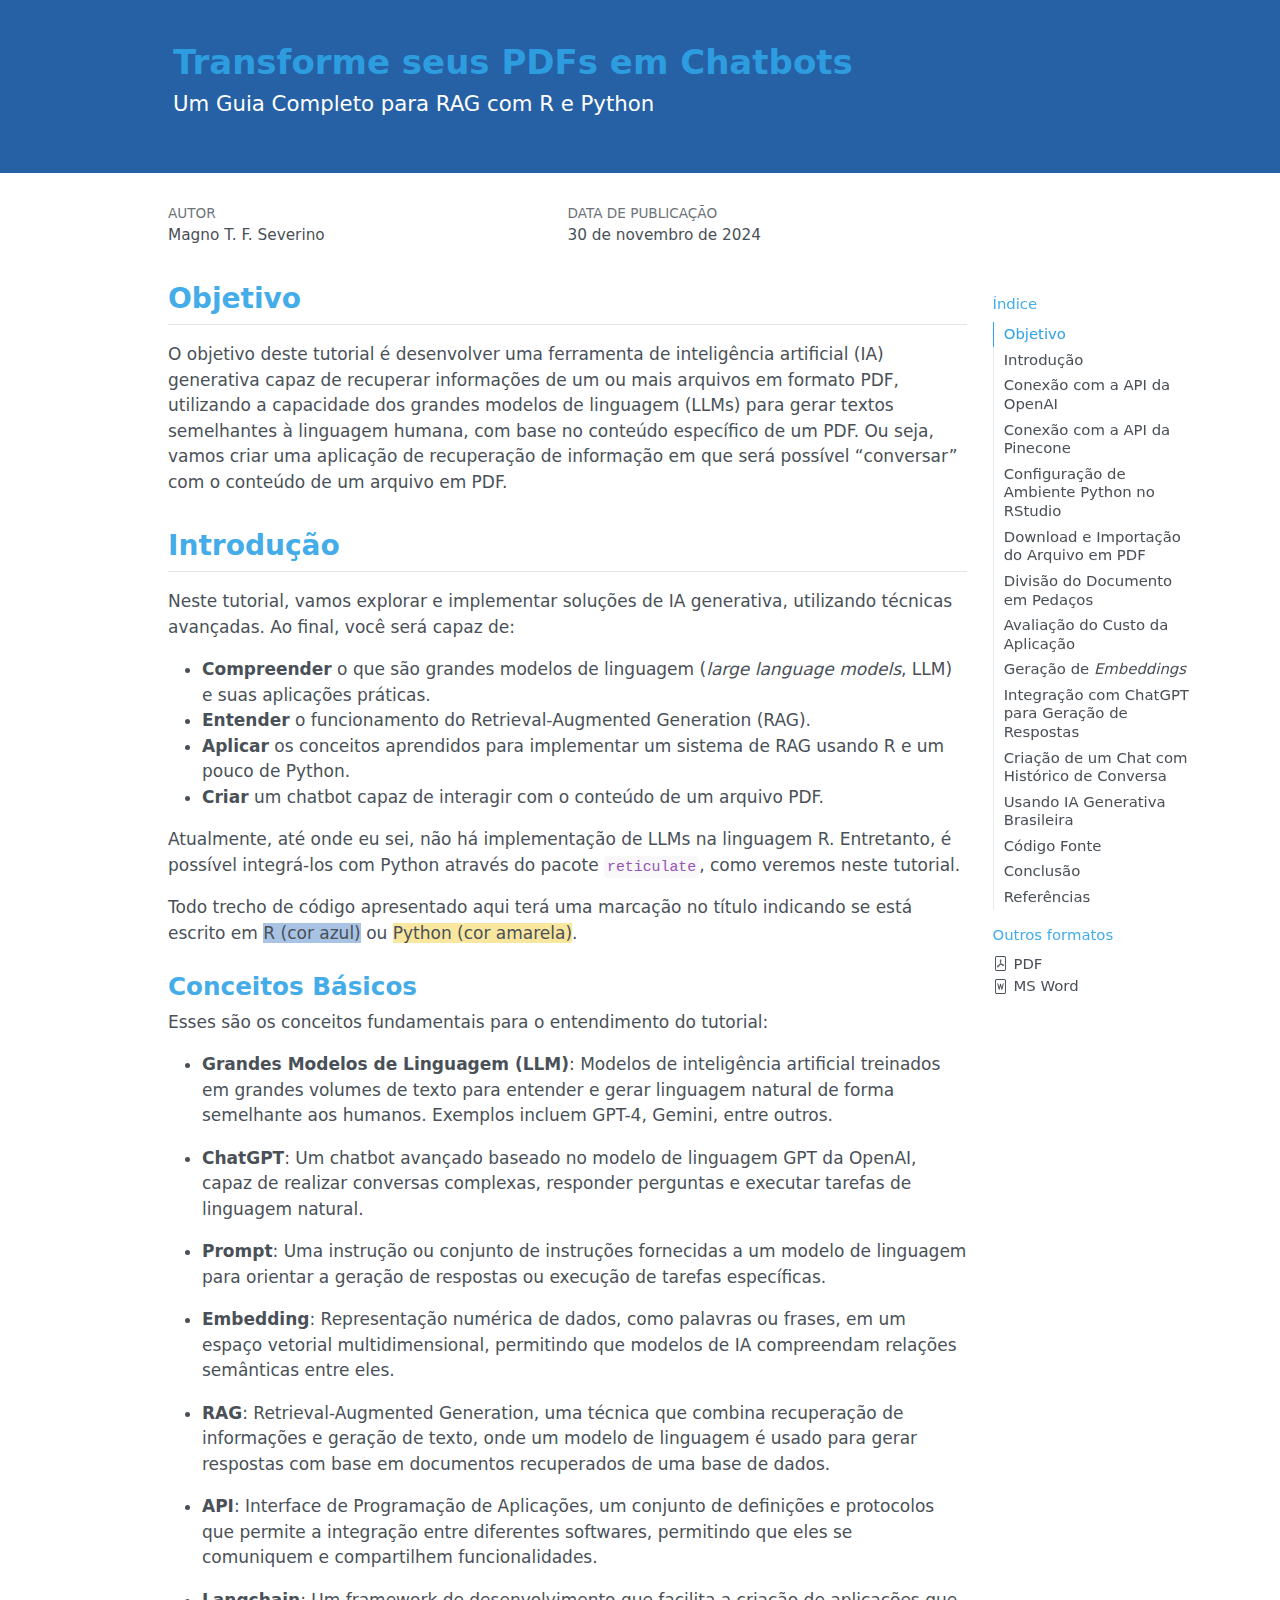
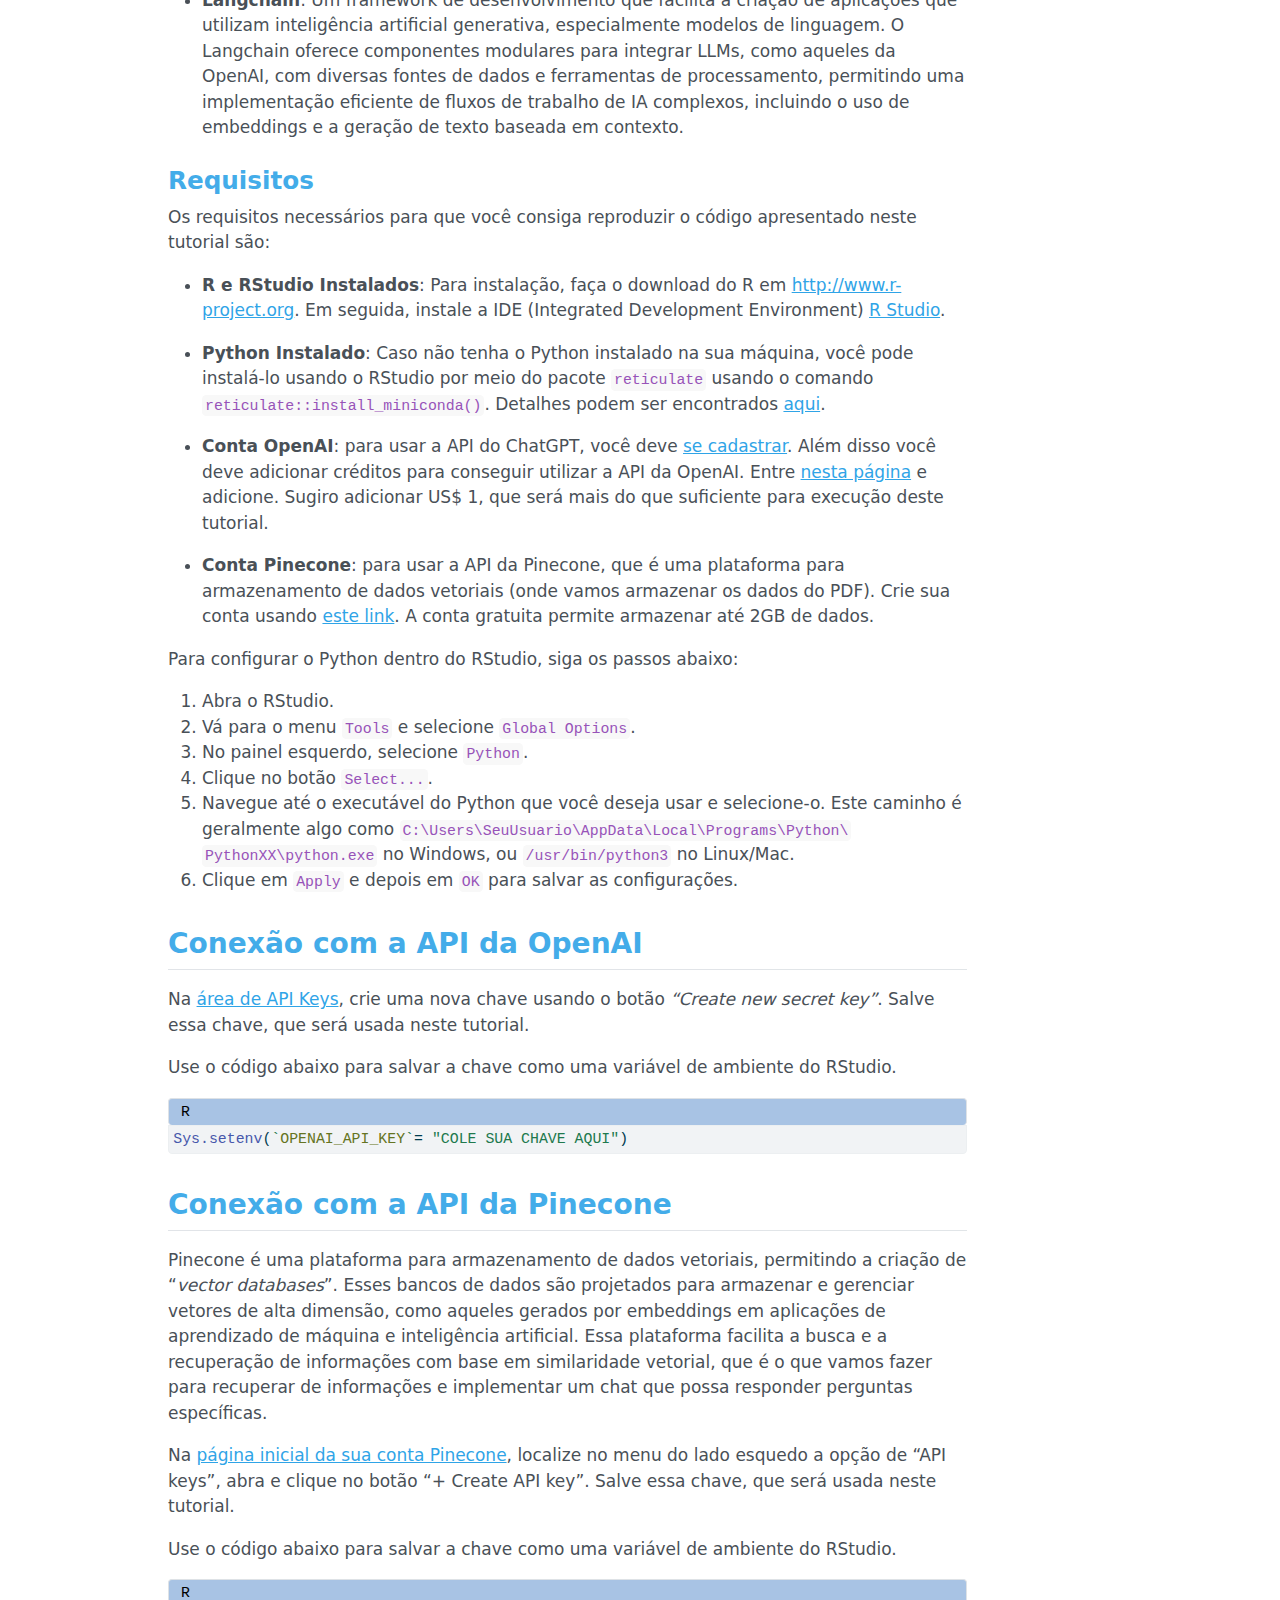
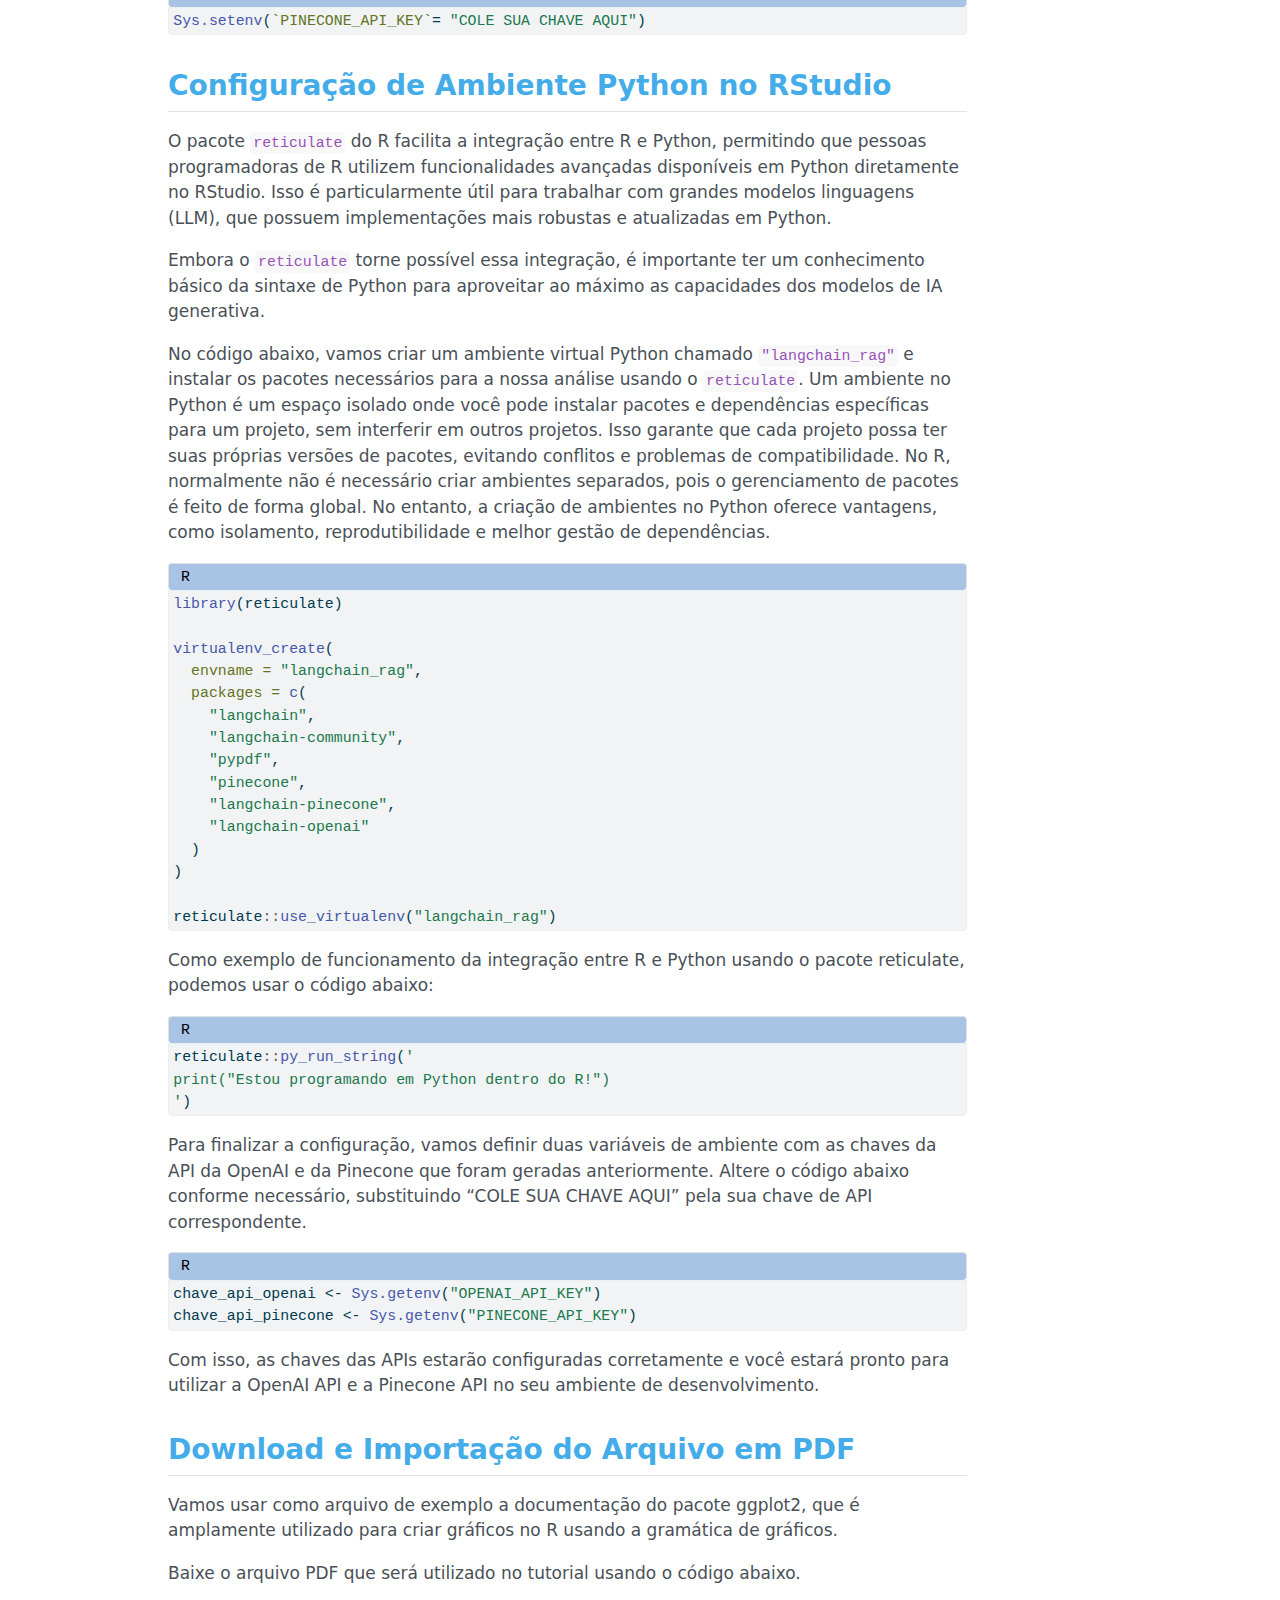
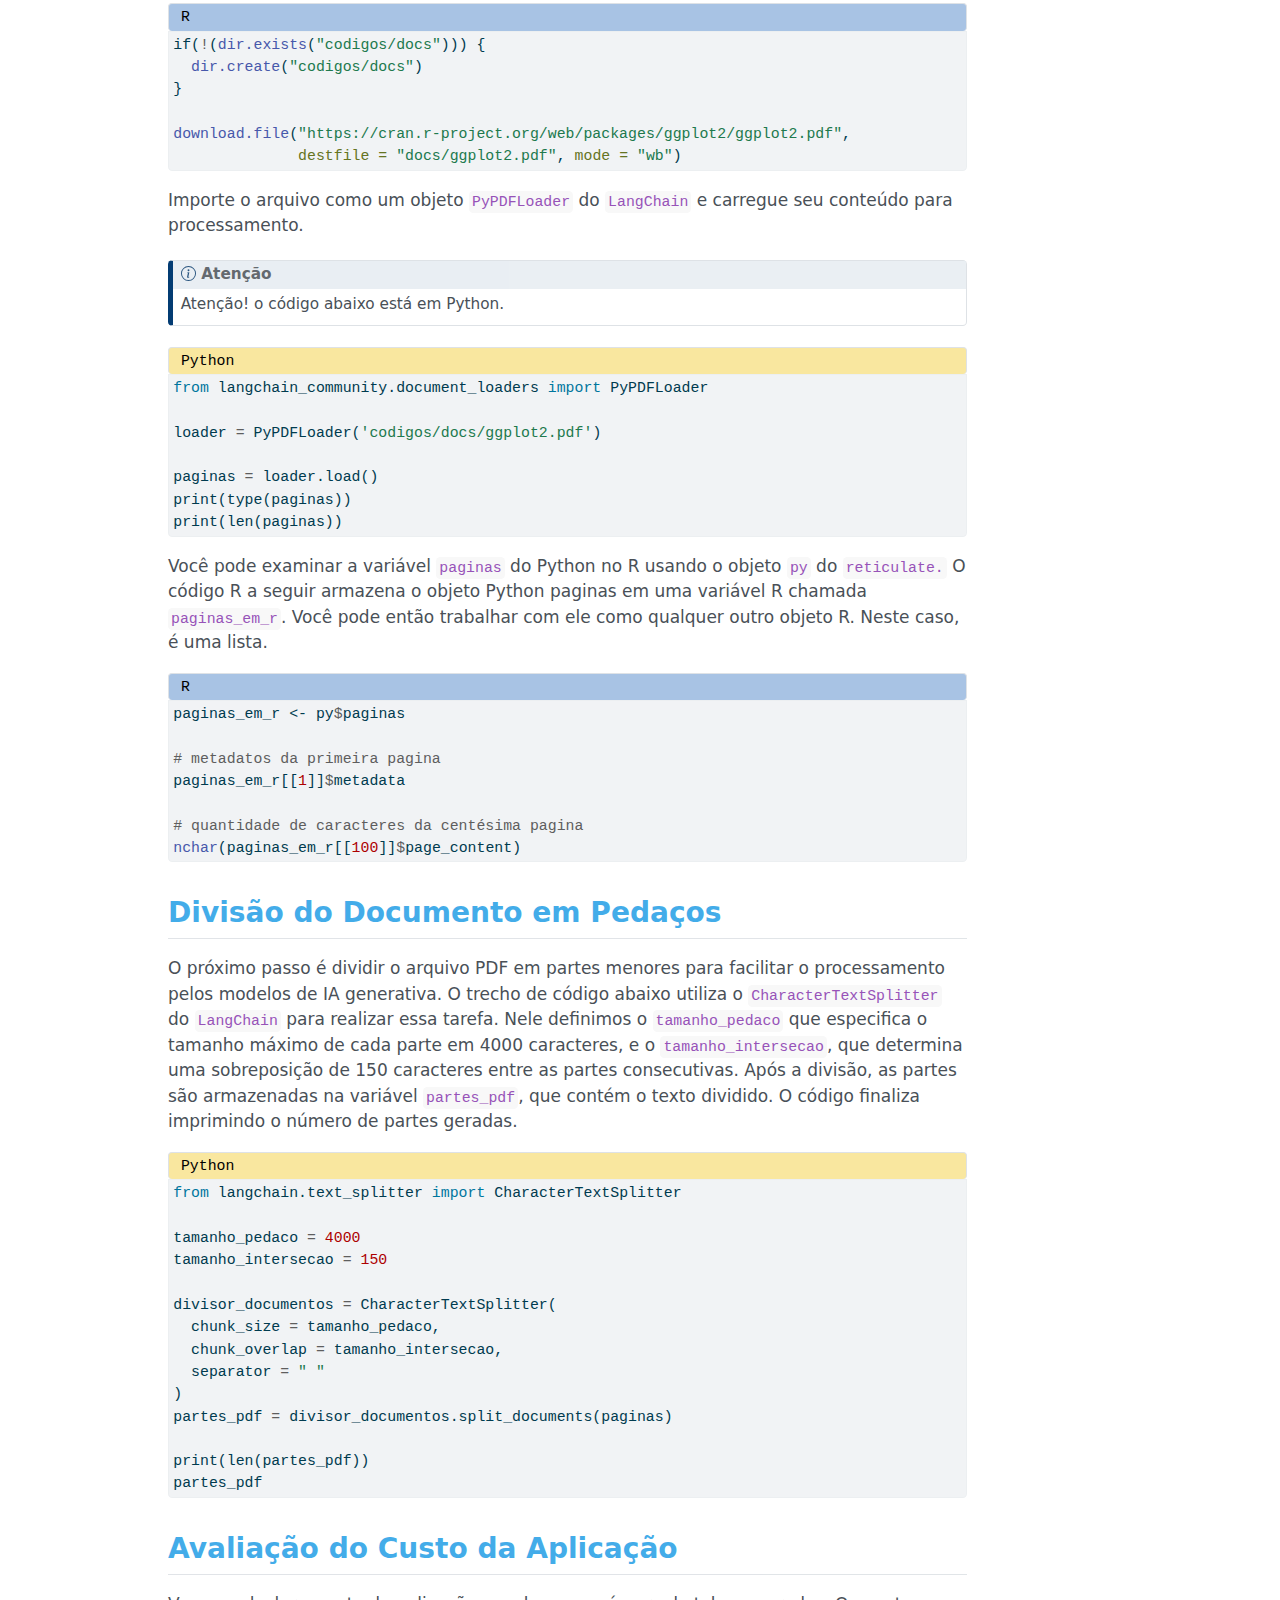
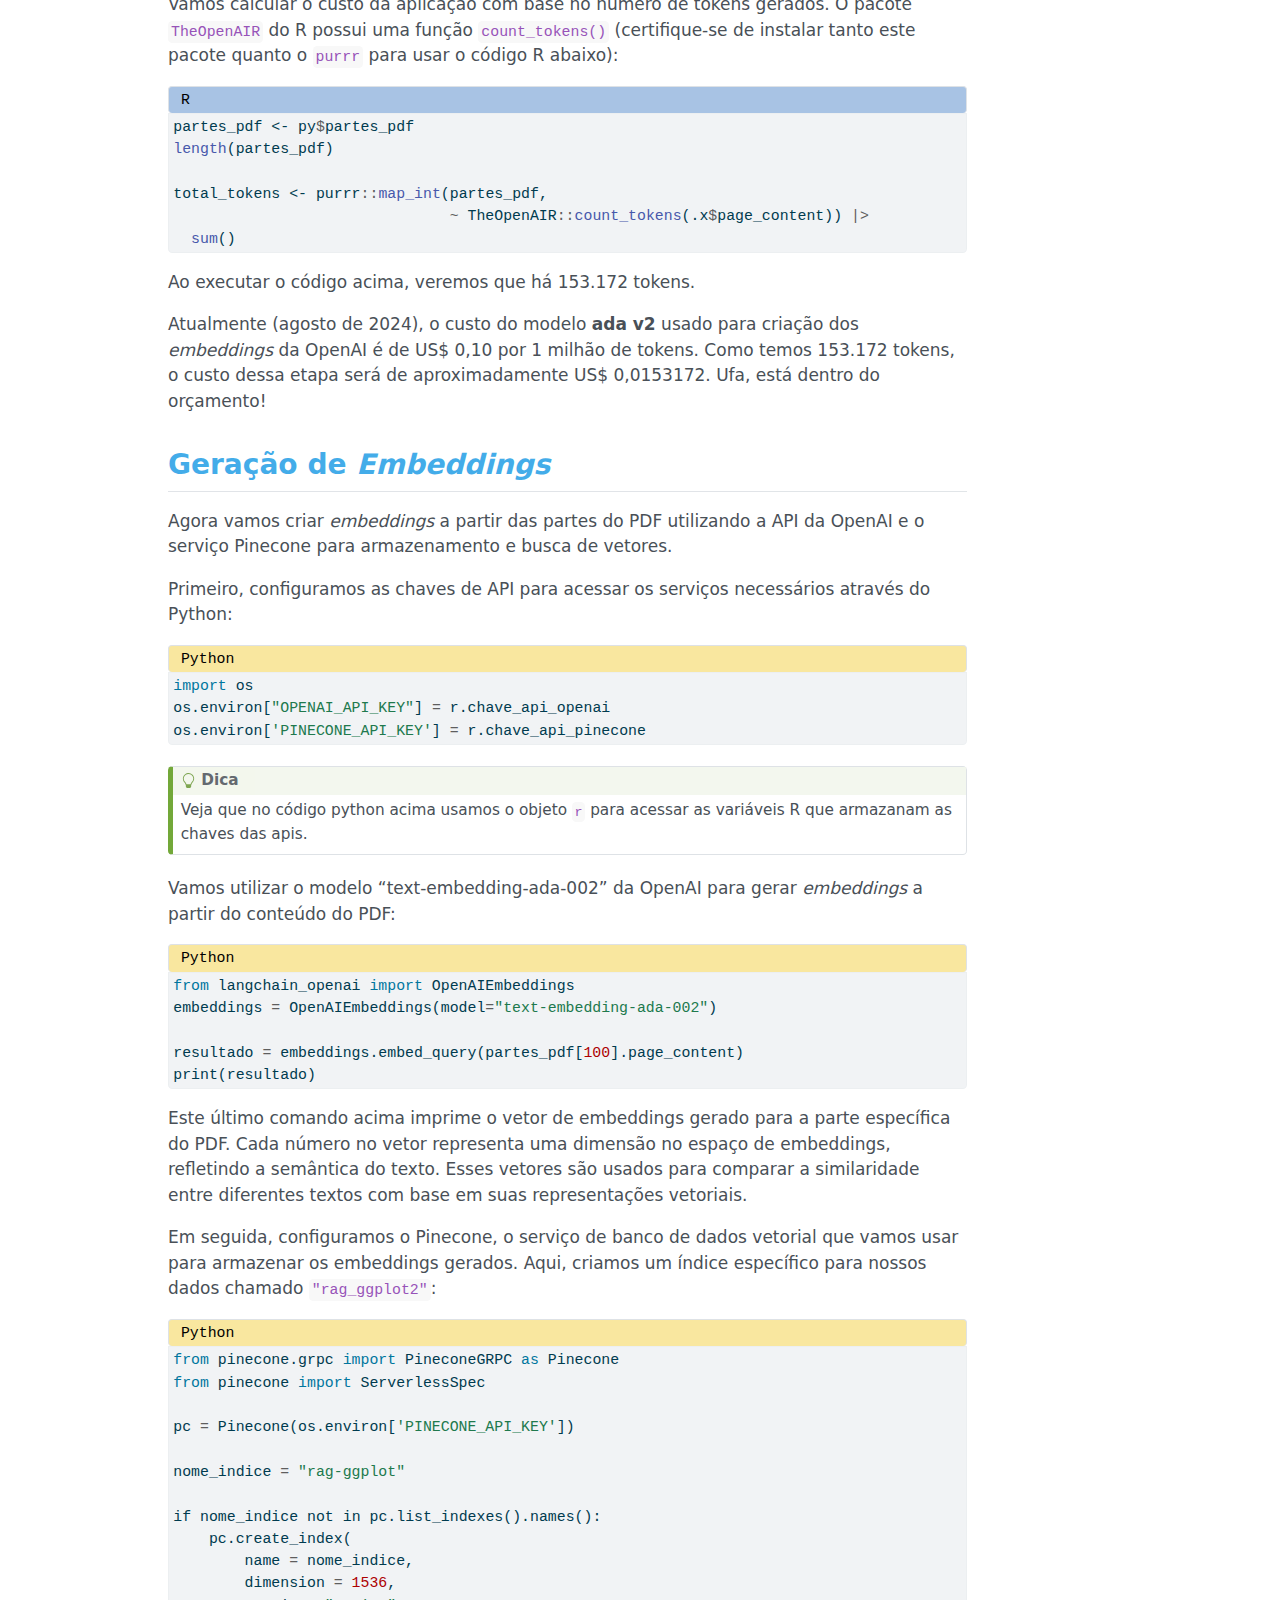
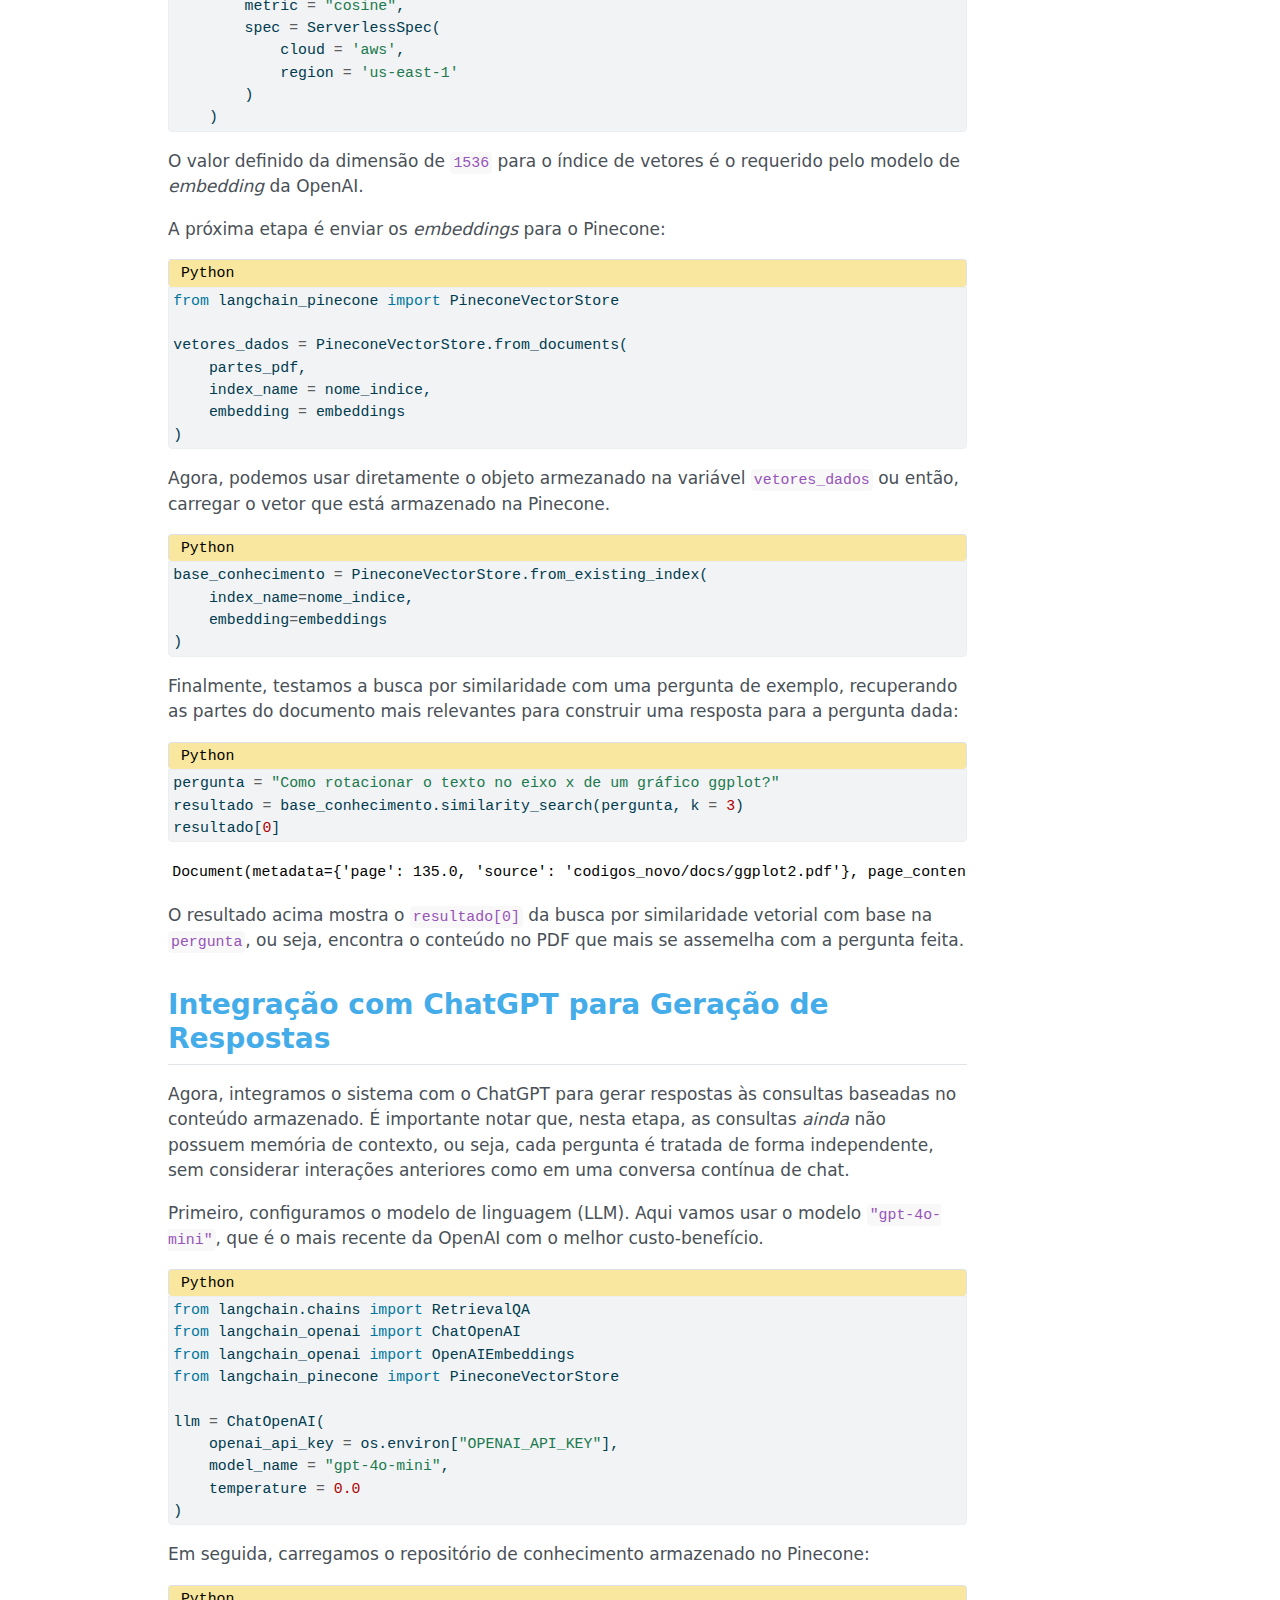
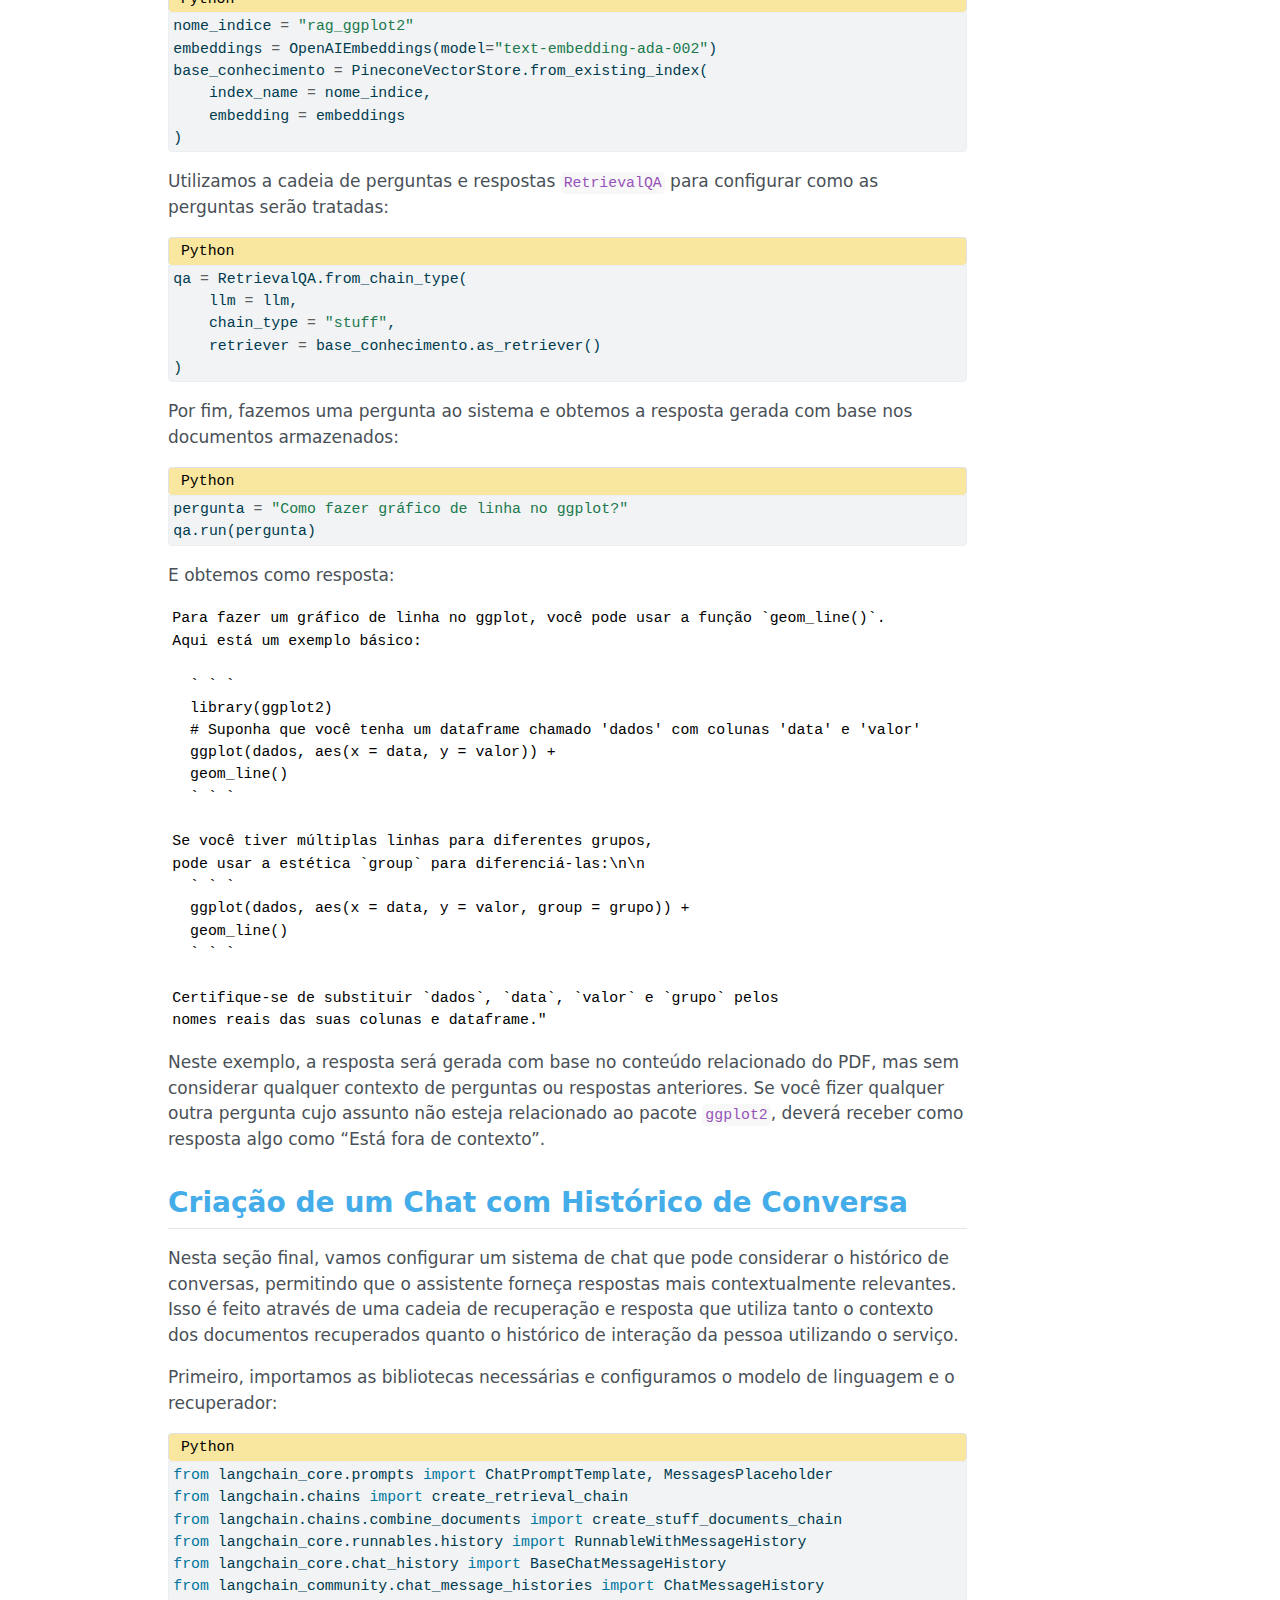
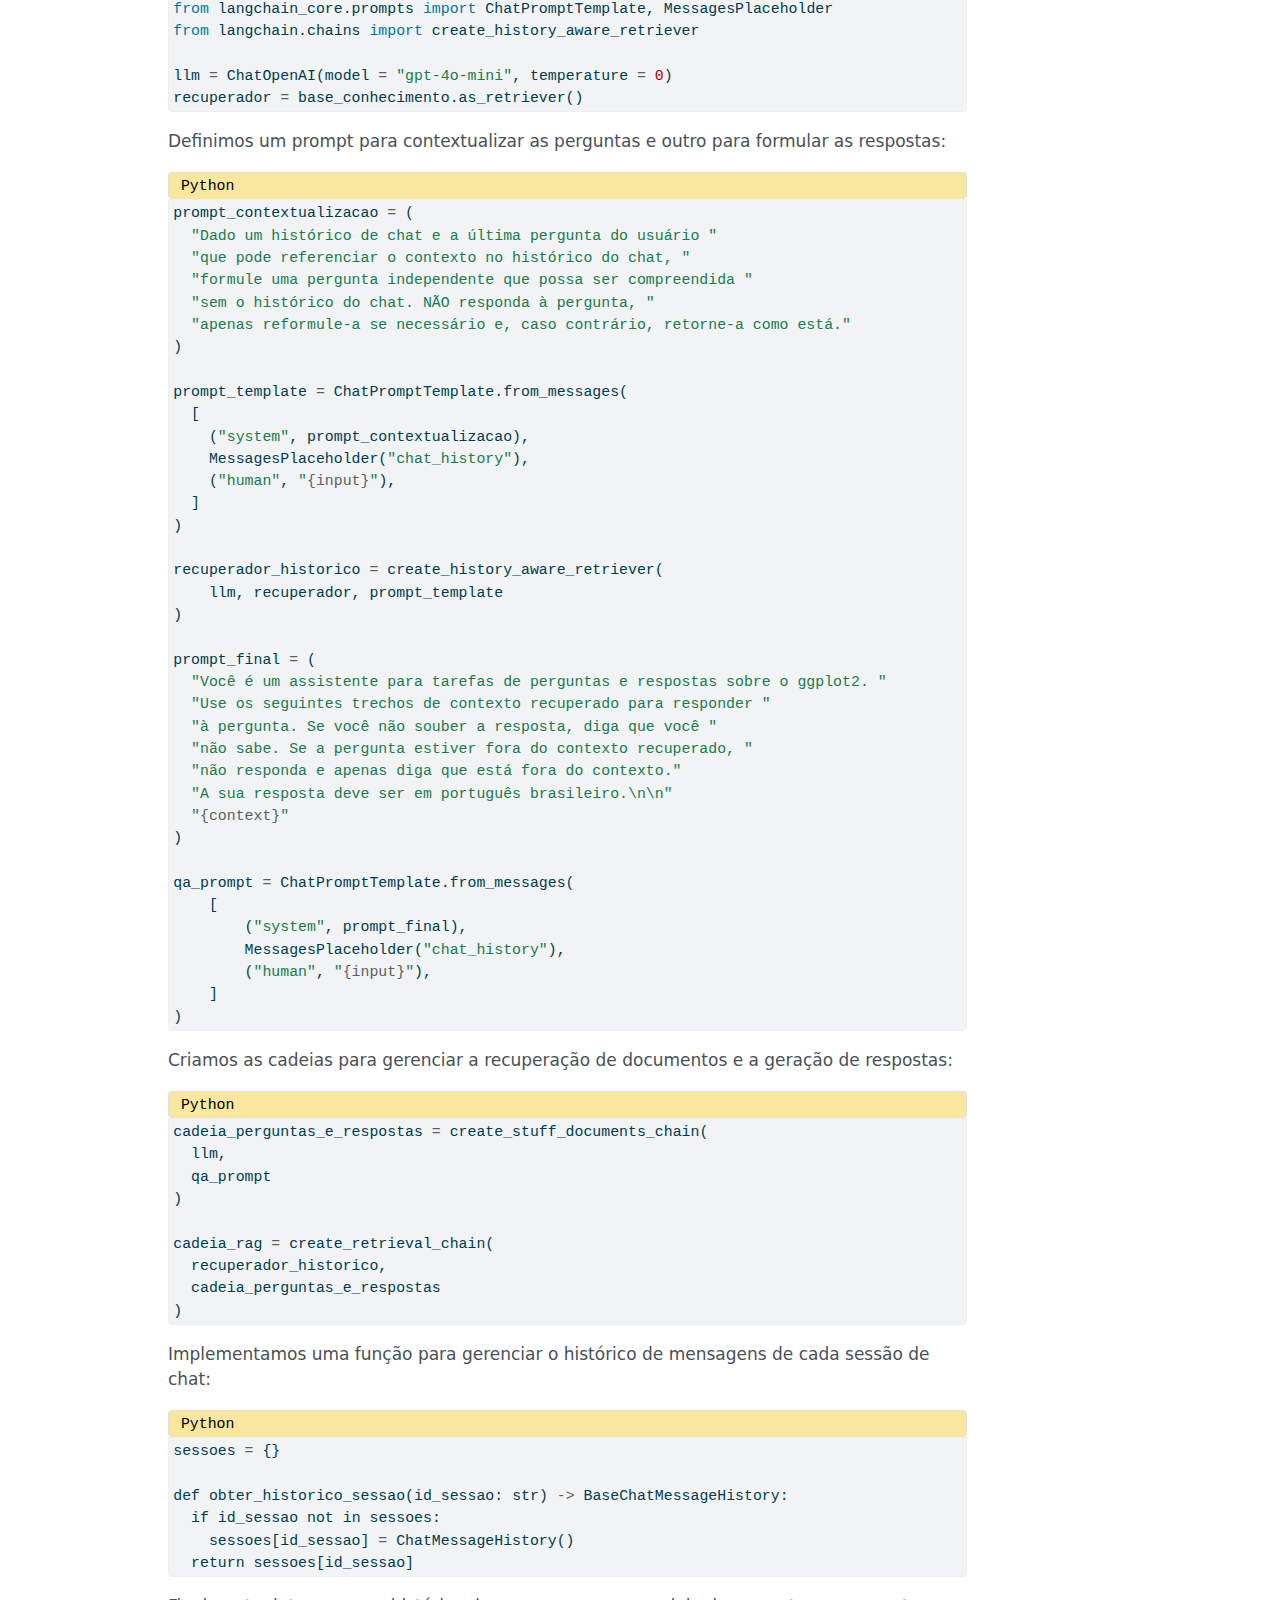
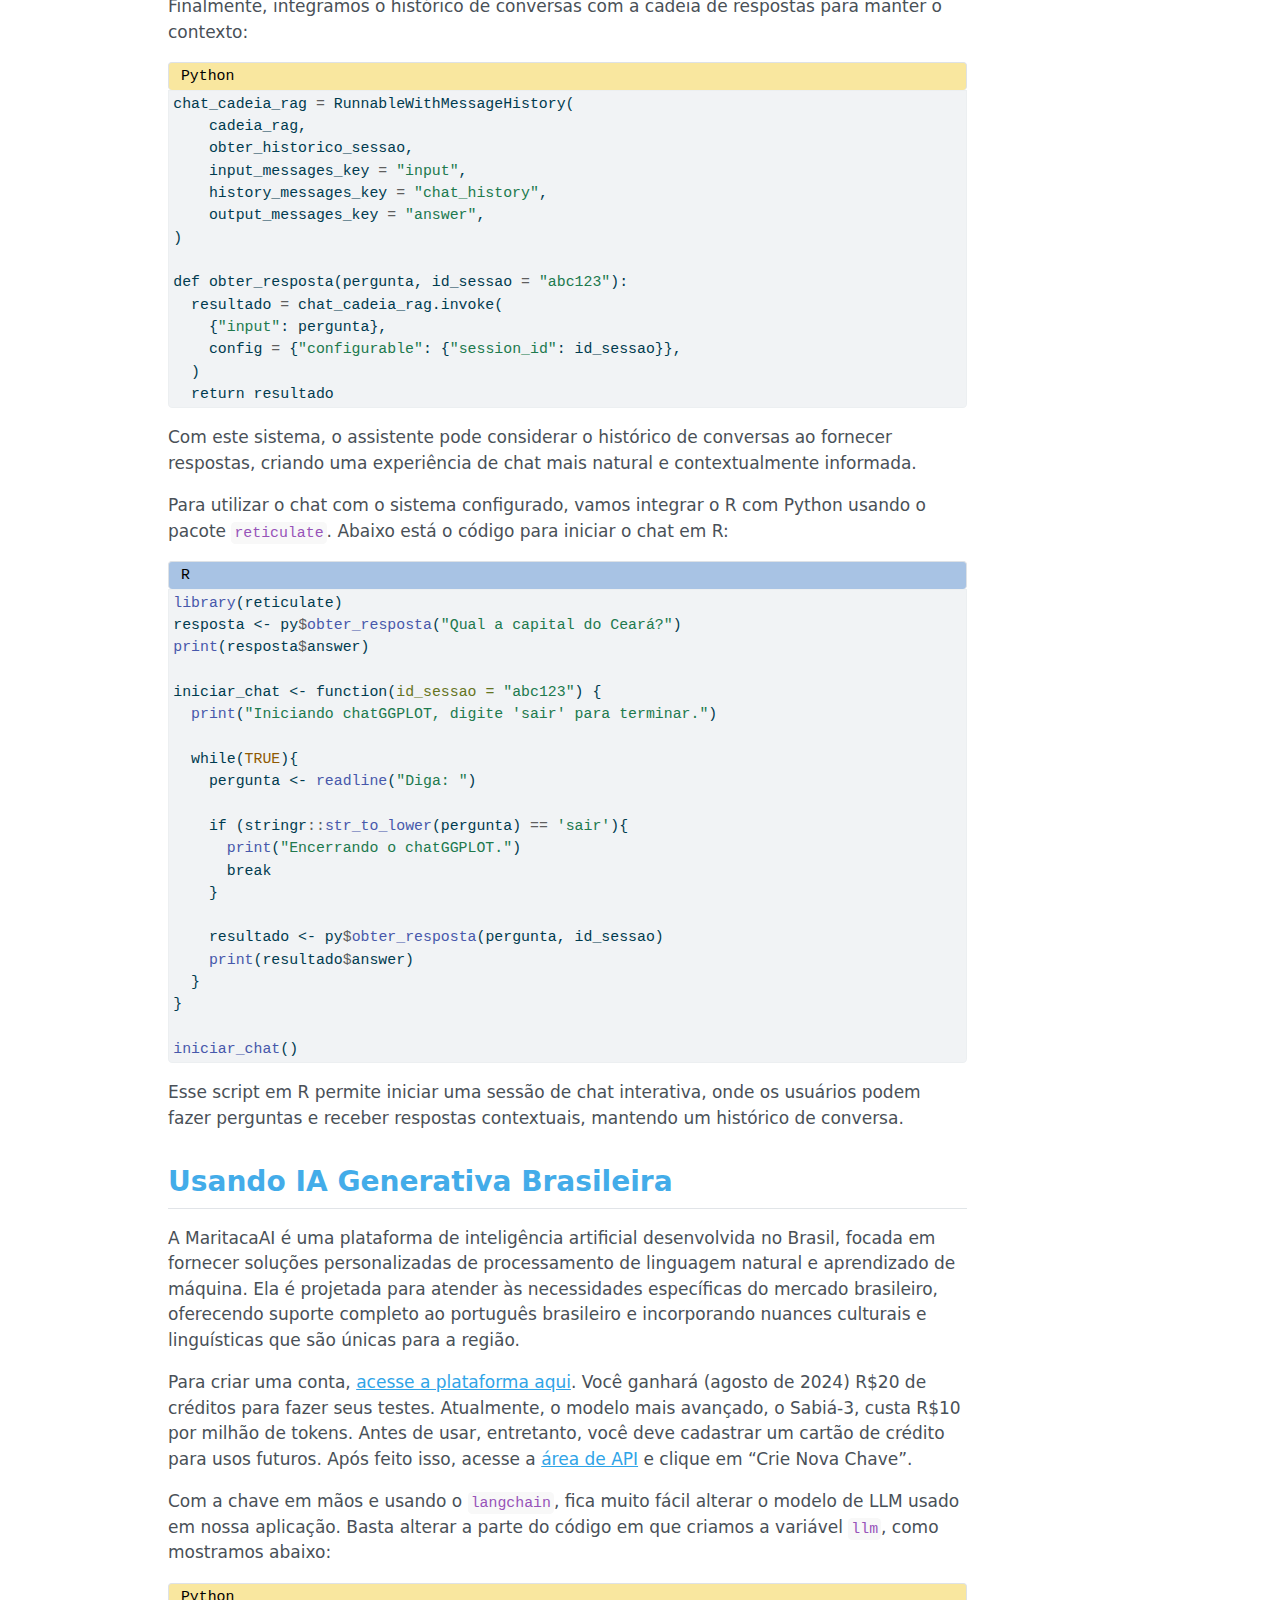
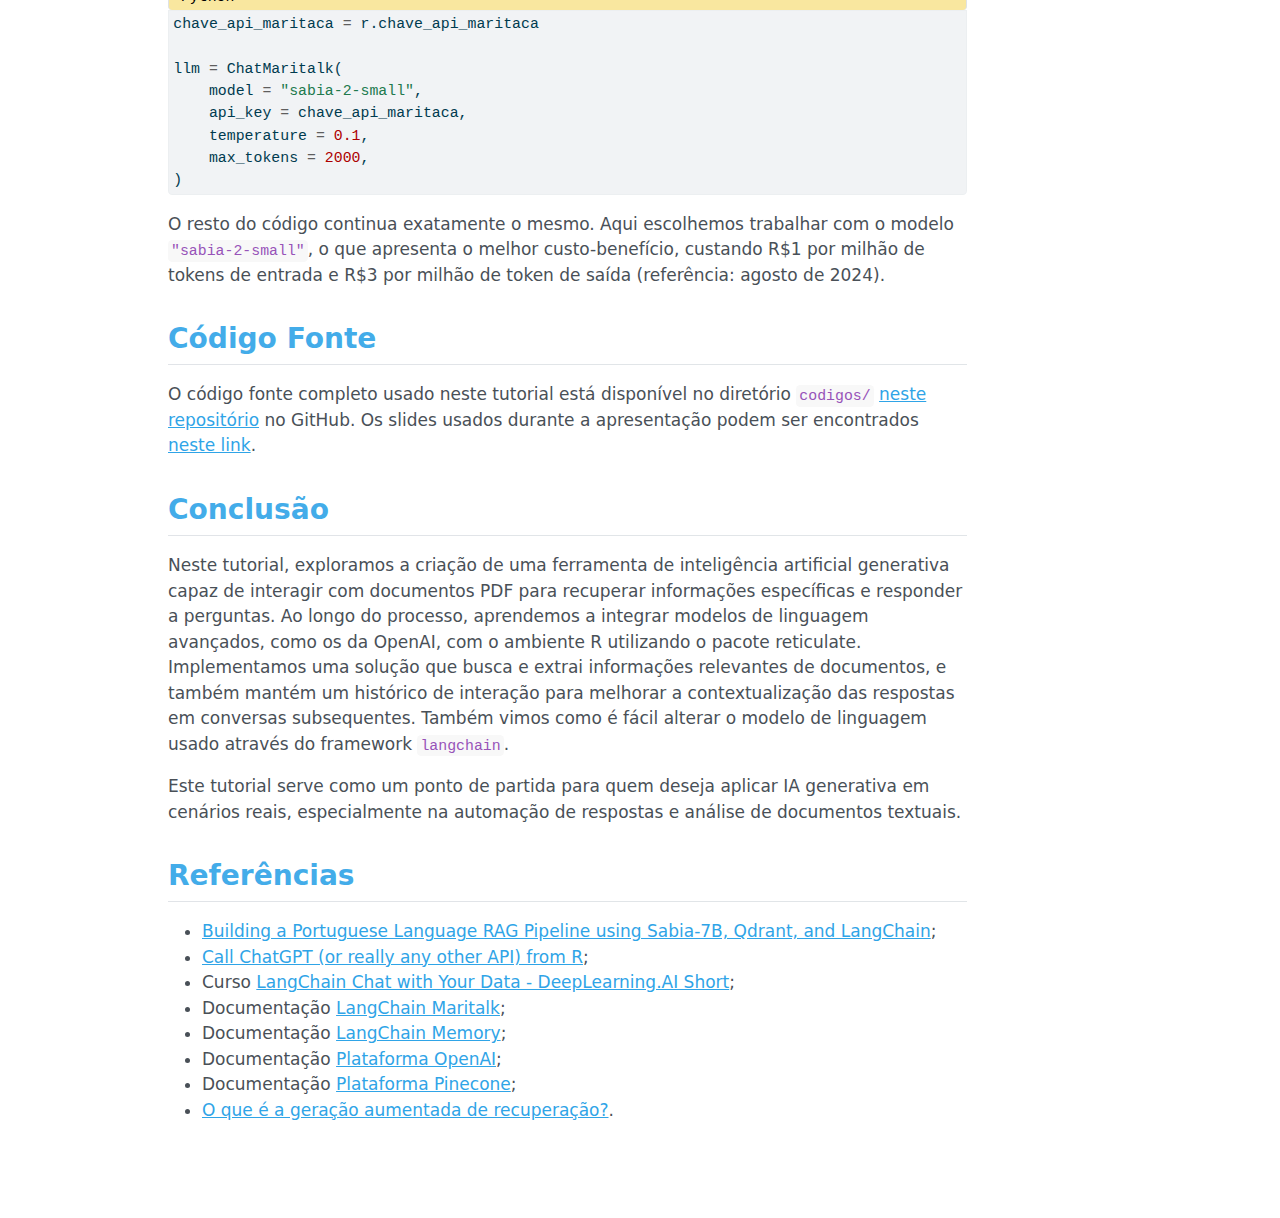
==== docs/tutorial.html @ 8cee5f0e "changing file structure" ====
<!DOCTYPE html>
<html xmlns="http://www.w3.org/1999/xhtml" lang="pt" xml:lang="pt"><head>

<meta charset="utf-8">
<meta name="generator" content="quarto-1.3.433">

<meta name="viewport" content="width=device-width, initial-scale=1.0, user-scalable=yes">

<meta name="author" content="Magno T. F. Severino">

<title>Transforme seus PDFs em Chatbots</title>
<style>
code{white-space: pre-wrap;}
span.smallcaps{font-variant: small-caps;}
div.columns{display: flex; gap: min(4vw, 1.5em);}
div.column{flex: auto; overflow-x: auto;}
div.hanging-indent{margin-left: 1.5em; text-indent: -1.5em;}
ul.task-list{list-style: none;}
ul.task-list li input[type="checkbox"] {
width: 0.8em;
margin: 0 0.8em 0.2em -1em;  vertical-align: middle;
}

pre > code.sourceCode { white-space: pre; position: relative; }
pre > code.sourceCode > span { display: inline-block; line-height: 1.25; }
pre > code.sourceCode > span:empty { height: 1.2em; }
.sourceCode { overflow: visible; }
code.sourceCode > span { color: inherit; text-decoration: inherit; }
div.sourceCode { margin: 1em 0; }
pre.sourceCode { margin: 0; }
@media screen {
div.sourceCode { overflow: auto; }
}
@media print {
pre > code.sourceCode { white-space: pre-wrap; }
pre > code.sourceCode > span { text-indent: -5em; padding-left: 5em; }
}
pre.numberSource code
{ counter-reset: source-line 0; }
pre.numberSource code > span
{ position: relative; left: -4em; counter-increment: source-line; }
pre.numberSource code > span > a:first-child::before
{ content: counter(source-line);
position: relative; left: -1em; text-align: right; vertical-align: baseline;
border: none; display: inline-block;
-webkit-touch-callout: none; -webkit-user-select: none;
-khtml-user-select: none; -moz-user-select: none;
-ms-user-select: none; user-select: none;
padding: 0 4px; width: 4em;
}
pre.numberSource { margin-left: 3em; padding-left: 4px; }
div.sourceCode
{ }
@media screen {
pre > code.sourceCode > span > a:first-child::before { text-decoration: underline; }
}
</style>


<script>/*!
 * clipboard.js v2.0.11
 * https://clipboardjs.com/
 *
 * Licensed MIT © Zeno Rocha
 */
!function(t,e){"object"==typeof exports&&"object"==typeof module?module.exports=e():"function"==typeof define&&define.amd?define([],e):"object"==typeof exports?exports.ClipboardJS=e():t.ClipboardJS=e()}(this,function(){return n={686:function(t,e,n){"use strict";n.d(e,{default:function(){return b}});var e=n(279),i=n.n(e),e=n(370),u=n.n(e),e=n(817),r=n.n(e);function c(t){try{return document.execCommand(t)}catch(t){return}}var a=function(t){t=r()(t);return c("cut"),t};function o(t,e){var n,o,t=(n=t,o="rtl"===document.documentElement.getAttribute("dir"),(t=document.createElement("textarea")).style.fontSize="12pt",t.style.border="0",t.style.padding="0",t.style.margin="0",t.style.position="absolute",t.style[o?"right":"left"]="-9999px",o=window.pageYOffset||document.documentElement.scrollTop,t.style.top="".concat(o,"px"),t.setAttribute("readonly",""),t.value=n,t);return e.container.appendChild(t),e=r()(t),c("copy"),t.remove(),e}var f=function(t){var e=1<arguments.length&&void 0!==arguments[1]?arguments[1]:{container:document.body},n="";return"string"==typeof t?n=o(t,e):t instanceof HTMLInputElement&&!["text","search","url","tel","password"].includes(null==t?void 0:t.type)?n=o(t.value,e):(n=r()(t),c("copy")),n};function l(t){return(l="function"==typeof Symbol&&"symbol"==typeof Symbol.iterator?function(t){return typeof t}:function(t){return t&&"function"==typeof Symbol&&t.constructor===Symbol&&t!==Symbol.prototype?"symbol":typeof t})(t)}var s=function(){var t=0<arguments.length&&void 0!==arguments[0]?arguments[0]:{},e=t.action,n=void 0===e?"copy":e,o=t.container,e=t.target,t=t.text;if("copy"!==n&&"cut"!==n)throw new Error('Invalid "action" value, use either "copy" or "cut"');if(void 0!==e){if(!e||"object"!==l(e)||1!==e.nodeType)throw new Error('Invalid "target" value, use a valid Element');if("copy"===n&&e.hasAttribute("disabled"))throw new Error('Invalid "target" attribute. Please use "readonly" instead of "disabled" attribute');if("cut"===n&&(e.hasAttribute("readonly")||e.hasAttribute("disabled")))throw new Error('Invalid "target" attribute. You can\'t cut text from elements with "readonly" or "disabled" attributes')}return t?f(t,{container:o}):e?"cut"===n?a(e):f(e,{container:o}):void 0};function p(t){return(p="function"==typeof Symbol&&"symbol"==typeof Symbol.iterator?function(t){return typeof t}:function(t){return t&&"function"==typeof Symbol&&t.constructor===Symbol&&t!==Symbol.prototype?"symbol":typeof t})(t)}function d(t,e){for(var n=0;n<e.length;n++){var o=e[n];o.enumerable=o.enumerable||!1,o.configurable=!0,"value"in o&&(o.writable=!0),Object.defineProperty(t,o.key,o)}}function y(t,e){return(y=Object.setPrototypeOf||function(t,e){return t.__proto__=e,t})(t,e)}function h(n){var o=function(){if("undefined"==typeof Reflect||!Reflect.construct)return!1;if(Reflect.construct.sham)return!1;if("function"==typeof Proxy)return!0;try{return Date.prototype.toString.call(Reflect.construct(Date,[],function(){})),!0}catch(t){return!1}}();return function(){var t,e=v(n);return t=o?(t=v(this).constructor,Reflect.construct(e,arguments,t)):e.apply(this,arguments),e=this,!(t=t)||"object"!==p(t)&&"function"!=typeof t?function(t){if(void 0!==t)return t;throw new ReferenceError("this hasn't been initialised - super() hasn't been called")}(e):t}}function v(t){return(v=Object.setPrototypeOf?Object.getPrototypeOf:function(t){return t.__proto__||Object.getPrototypeOf(t)})(t)}function m(t,e){t="data-clipboard-".concat(t);if(e.hasAttribute(t))return e.getAttribute(t)}var b=function(){!function(t,e){if("function"!=typeof e&&null!==e)throw new TypeError("Super expression must either be null or a function");t.prototype=Object.create(e&&e.prototype,{constructor:{value:t,writable:!0,configurable:!0}}),e&&y(t,e)}(r,i());var t,e,n,o=h(r);function r(t,e){var n;return function(t){if(!(t instanceof r))throw new TypeError("Cannot call a class as a function")}(this),(n=o.call(this)).resolveOptions(e),n.listenClick(t),n}return t=r,n=[{key:"copy",value:function(t){var e=1<arguments.length&&void 0!==arguments[1]?arguments[1]:{container:document.body};return f(t,e)}},{key:"cut",value:function(t){return a(t)}},{key:"isSupported",value:function(){var t=0<arguments.length&&void 0!==arguments[0]?arguments[0]:["copy","cut"],t="string"==typeof t?[t]:t,e=!!document.queryCommandSupported;return t.forEach(function(t){e=e&&!!document.queryCommandSupported(t)}),e}}],(e=[{key:"resolveOptions",value:function(){var t=0<arguments.length&&void 0!==arguments[0]?arguments[0]:{};this.action="function"==typeof t.action?t.action:this.defaultAction,this.target="function"==typeof t.target?t.target:this.defaultTarget,this.text="function"==typeof t.text?t.text:this.defaultText,this.container="object"===p(t.container)?t.container:document.body}},{key:"listenClick",value:function(t){var e=this;this.listener=u()(t,"click",function(t){return e.onClick(t)})}},{key:"onClick",value:function(t){var e=t.delegateTarget||t.currentTarget,n=this.action(e)||"copy",t=s({action:n,container:this.container,target:this.target(e),text:this.text(e)});this.emit(t?"success":"error",{action:n,text:t,trigger:e,clearSelection:function(){e&&e.focus(),window.getSelection().removeAllRanges()}})}},{key:"defaultAction",value:function(t){return m("action",t)}},{key:"defaultTarget",value:function(t){t=m("target",t);if(t)return document.querySelector(t)}},{key:"defaultText",value:function(t){return m("text",t)}},{key:"destroy",value:function(){this.listener.destroy()}}])&&d(t.prototype,e),n&&d(t,n),r}()},828:function(t){var e;"undefined"==typeof Element||Element.prototype.matches||((e=Element.prototype).matches=e.matchesSelector||e.mozMatchesSelector||e.msMatchesSelector||e.oMatchesSelector||e.webkitMatchesSelector),t.exports=function(t,e){for(;t&&9!==t.nodeType;){if("function"==typeof t.matches&&t.matches(e))return t;t=t.parentNode}}},438:function(t,e,n){var u=n(828);function i(t,e,n,o,r){var i=function(e,n,t,o){return function(t){t.delegateTarget=u(t.target,n),t.delegateTarget&&o.call(e,t)}}.apply(this,arguments);return t.addEventListener(n,i,r),{destroy:function(){t.removeEventListener(n,i,r)}}}t.exports=function(t,e,n,o,r){return"function"==typeof t.addEventListener?i.apply(null,arguments):"function"==typeof n?i.bind(null,document).apply(null,arguments):("string"==typeof t&&(t=document.querySelectorAll(t)),Array.prototype.map.call(t,function(t){return i(t,e,n,o,r)}))}},879:function(t,n){n.node=function(t){return void 0!==t&&t instanceof HTMLElement&&1===t.nodeType},n.nodeList=function(t){var e=Object.prototype.toString.call(t);return void 0!==t&&("[object NodeList]"===e||"[object HTMLCollection]"===e)&&"length"in t&&(0===t.length||n.node(t[0]))},n.string=function(t){return"string"==typeof t||t instanceof String},n.fn=function(t){return"[object Function]"===Object.prototype.toString.call(t)}},370:function(t,e,n){var f=n(879),l=n(438);t.exports=function(t,e,n){if(!t&&!e&&!n)throw new Error("Missing required arguments");if(!f.string(e))throw new TypeError("Second argument must be a String");if(!f.fn(n))throw new TypeError("Third argument must be a Function");if(f.node(t))return c=e,a=n,(u=t).addEventListener(c,a),{destroy:function(){u.removeEventListener(c,a)}};if(f.nodeList(t))return o=t,r=e,i=n,Array.prototype.forEach.call(o,function(t){t.addEventListener(r,i)}),{destroy:function(){Array.prototype.forEach.call(o,function(t){t.removeEventListener(r,i)})}};if(f.string(t))return t=t,e=e,n=n,l(document.body,t,e,n);throw new TypeError("First argument must be a String, HTMLElement, HTMLCollection, or NodeList");var o,r,i,u,c,a}},817:function(t){t.exports=function(t){var e,n="SELECT"===t.nodeName?(t.focus(),t.value):"INPUT"===t.nodeName||"TEXTAREA"===t.nodeName?((e=t.hasAttribute("readonly"))||t.setAttribute("readonly",""),t.select(),t.setSelectionRange(0,t.value.length),e||t.removeAttribute("readonly"),t.value):(t.hasAttribute("contenteditable")&&t.focus(),n=window.getSelection(),(e=document.createRange()).selectNodeContents(t),n.removeAllRanges(),n.addRange(e),n.toString());return n}},279:function(t){function e(){}e.prototype={on:function(t,e,n){var o=this.e||(this.e={});return(o[t]||(o[t]=[])).push({fn:e,ctx:n}),this},once:function(t,e,n){var o=this;function r(){o.off(t,r),e.apply(n,arguments)}return r._=e,this.on(t,r,n)},emit:function(t){for(var e=[].slice.call(arguments,1),n=((this.e||(this.e={}))[t]||[]).slice(),o=0,r=n.length;o<r;o++)n[o].fn.apply(n[o].ctx,e);return this},off:function(t,e){var n=this.e||(this.e={}),o=n[t],r=[];if(o&&e)for(var i=0,u=o.length;i<u;i++)o[i].fn!==e&&o[i].fn._!==e&&r.push(o[i]);return r.length?n[t]=r:delete n[t],this}},t.exports=e,t.exports.TinyEmitter=e}},r={},o.n=function(t){var e=t&&t.__esModule?function(){return t.default}:function(){return t};return o.d(e,{a:e}),e},o.d=function(t,e){for(var n in e)o.o(e,n)&&!o.o(t,n)&&Object.defineProperty(t,n,{enumerable:!0,get:e[n]})},o.o=function(t,e){return Object.prototype.hasOwnProperty.call(t,e)},o(686).default;function o(t){if(r[t])return r[t].exports;var e=r[t]={exports:{}};return n[t](e,e.exports,o),e.exports}var n,r});</script>
<script>const sectionChanged = new CustomEvent("quarto-sectionChanged", {
  detail: {},
  bubbles: true,
  cancelable: false,
  composed: false,
});

const layoutMarginEls = () => {
  // Find any conflicting margin elements and add margins to the
  // top to prevent overlap
  const marginChildren = window.document.querySelectorAll(
    ".column-margin.column-container > * "
  );

  let lastBottom = 0;
  for (const marginChild of marginChildren) {
    if (marginChild.offsetParent !== null) {
      // clear the top margin so we recompute it
      marginChild.style.marginTop = null;
      const top = marginChild.getBoundingClientRect().top + window.scrollY;
      console.log({
        childtop: marginChild.getBoundingClientRect().top,
        scroll: window.scrollY,
        top,
        lastBottom,
      });
      if (top < lastBottom) {
        const margin = lastBottom - top;
        marginChild.style.marginTop = `${margin}px`;
      }
      const styles = window.getComputedStyle(marginChild);
      const marginTop = parseFloat(styles["marginTop"]);

      console.log({
        top,
        height: marginChild.getBoundingClientRect().height,
        marginTop,
        total: top + marginChild.getBoundingClientRect().height + marginTop,
      });
      lastBottom = top + marginChild.getBoundingClientRect().height + marginTop;
    }
  }
};

window.document.addEventListener("DOMContentLoaded", function (_event) {
  // Recompute the position of margin elements anytime the body size changes
  if (window.ResizeObserver) {
    const resizeObserver = new window.ResizeObserver(
      throttle(layoutMarginEls, 50)
    );
    resizeObserver.observe(window.document.body);
  }

  const tocEl = window.document.querySelector('nav.toc-active[role="doc-toc"]');
  const sidebarEl = window.document.getElementById("quarto-sidebar");
  const leftTocEl = window.document.getElementById("quarto-sidebar-toc-left");
  const marginSidebarEl = window.document.getElementById(
    "quarto-margin-sidebar"
  );
  // function to determine whether the element has a previous sibling that is active
  const prevSiblingIsActiveLink = (el) => {
    const sibling = el.previousElementSibling;
    if (sibling && sibling.tagName === "A") {
      return sibling.classList.contains("active");
    } else {
      return false;
    }
  };

  // fire slideEnter for bootstrap tab activations (for htmlwidget resize behavior)
  function fireSlideEnter(e) {
    const event = window.document.createEvent("Event");
    event.initEvent("slideenter", true, true);
    window.document.dispatchEvent(event);
  }
  const tabs = window.document.querySelectorAll('a[data-bs-toggle="tab"]');
  tabs.forEach((tab) => {
    tab.addEventListener("shown.bs.tab", fireSlideEnter);
  });

  // fire slideEnter for tabby tab activations (for htmlwidget resize behavior)
  document.addEventListener("tabby", fireSlideEnter, false);

  // Track scrolling and mark TOC links as active
  // get table of contents and sidebar (bail if we don't have at least one)
  const tocLinks = tocEl
    ? [...tocEl.querySelectorAll("a[data-scroll-target]")]
    : [];
  const makeActive = (link) => tocLinks[link].classList.add("active");
  const removeActive = (link) => tocLinks[link].classList.remove("active");
  const removeAllActive = () =>
    [...Array(tocLinks.length).keys()].forEach((link) => removeActive(link));

  // activate the anchor for a section associated with this TOC entry
  tocLinks.forEach((link) => {
    link.addEventListener("click", () => {
      if (link.href.indexOf("#") !== -1) {
        const anchor = link.href.split("#")[1];
        const heading = window.document.querySelector(
          `[data-anchor-id=${anchor}]`
        );
        if (heading) {
          // Add the class
          heading.classList.add("reveal-anchorjs-link");

          // function to show the anchor
          const handleMouseout = () => {
            heading.classList.remove("reveal-anchorjs-link");
            heading.removeEventListener("mouseout", handleMouseout);
          };

          // add a function to clear the anchor when the user mouses out of it
          heading.addEventListener("mouseout", handleMouseout);
        }
      }
    });
  });

  const sections = tocLinks.map((link) => {
    const target = link.getAttribute("data-scroll-target");
    if (target.startsWith("#")) {
      return window.document.getElementById(decodeURI(`${target.slice(1)}`));
    } else {
      return window.document.querySelector(decodeURI(`${target}`));
    }
  });

  const sectionMargin = 200;
  let currentActive = 0;
  // track whether we've initialized state the first time
  let init = false;

  const updateActiveLink = () => {
    // The index from bottom to top (e.g. reversed list)
    let sectionIndex = -1;
    if (
      window.innerHeight + window.pageYOffset >=
      window.document.body.offsetHeight
    ) {
      sectionIndex = 0;
    } else {
      sectionIndex = [...sections].reverse().findIndex((section) => {
        if (section) {
          return window.pageYOffset >= section.offsetTop - sectionMargin;
        } else {
          return false;
        }
      });
    }
    if (sectionIndex > -1) {
      const current = sections.length - sectionIndex - 1;
      if (current !== currentActive) {
        removeAllActive();
        currentActive = current;
        makeActive(current);
        if (init) {
          window.dispatchEvent(sectionChanged);
        }
        init = true;
      }
    }
  };

  const inHiddenRegion = (top, bottom, hiddenRegions) => {
    for (const region of hiddenRegions) {
      if (top <= region.bottom && bottom >= region.top) {
        return true;
      }
    }
    return false;
  };

  const categorySelector = "header.quarto-title-block .quarto-category";
  const activateCategories = (href) => {
    // Find any categories
    // Surround them with a link pointing back to:
    // #category=Authoring
    try {
      const categoryEls = window.document.querySelectorAll(categorySelector);
      for (const categoryEl of categoryEls) {
        const categoryText = categoryEl.textContent;
        if (categoryText) {
          const link = `${href}#category=${encodeURIComponent(categoryText)}`;
          const linkEl = window.document.createElement("a");
          linkEl.setAttribute("href", link);
          for (const child of categoryEl.childNodes) {
            linkEl.append(child);
          }
          categoryEl.appendChild(linkEl);
        }
      }
    } catch {
      // Ignore errors
    }
  };
  function hasTitleCategories() {
    return window.document.querySelector(categorySelector) !== null;
  }

  function offsetRelativeUrl(url) {
    const offset = getMeta("quarto:offset");
    return offset ? offset + url : url;
  }

  function offsetAbsoluteUrl(url) {
    const offset = getMeta("quarto:offset");
    const baseUrl = new URL(offset, window.location);

    const projRelativeUrl = url.replace(baseUrl, "");
    if (projRelativeUrl.startsWith("/")) {
      return projRelativeUrl;
    } else {
      return "/" + projRelativeUrl;
    }
  }

  // read a meta tag value
  function getMeta(metaName) {
    const metas = window.document.getElementsByTagName("meta");
    for (let i = 0; i < metas.length; i++) {
      if (metas[i].getAttribute("name") === metaName) {
        return metas[i].getAttribute("content");
      }
    }
    return "";
  }

  async function findAndActivateCategories() {
    const currentPagePath = offsetAbsoluteUrl(window.location.href);
    const response = await fetch(offsetRelativeUrl("listings.json"));
    if (response.status == 200) {
      return response.json().then(function (listingPaths) {
        const listingHrefs = [];
        for (const listingPath of listingPaths) {
          const pathWithoutLeadingSlash = listingPath.listing.substring(1);
          for (const item of listingPath.items) {
            if (
              item === currentPagePath ||
              item === currentPagePath + "index.html"
            ) {
              // Resolve this path against the offset to be sure
              // we already are using the correct path to the listing
              // (this adjusts the listing urls to be rooted against
              // whatever root the page is actually running against)
              const relative = offsetRelativeUrl(pathWithoutLeadingSlash);
              const baseUrl = window.location;
              const resolvedPath = new URL(relative, baseUrl);
              listingHrefs.push(resolvedPath.pathname);
              break;
            }
          }
        }

        // Look up the tree for a nearby linting and use that if we find one
        const nearestListing = findNearestParentListing(
          offsetAbsoluteUrl(window.location.pathname),
          listingHrefs
        );
        if (nearestListing) {
          activateCategories(nearestListing);
        } else {
          // See if the referrer is a listing page for this item
          const referredRelativePath = offsetAbsoluteUrl(document.referrer);
          const referrerListing = listingHrefs.find((listingHref) => {
            const isListingReferrer =
              listingHref === referredRelativePath ||
              listingHref === referredRelativePath + "index.html";
            return isListingReferrer;
          });

          if (referrerListing) {
            // Try to use the referrer if possible
            activateCategories(referrerListing);
          } else if (listingHrefs.length > 0) {
            // Otherwise, just fall back to the first listing
            activateCategories(listingHrefs[0]);
          }
        }
      });
    }
  }
  if (hasTitleCategories()) {
    findAndActivateCategories();
  }

  const findNearestParentListing = (href, listingHrefs) => {
    if (!href || !listingHrefs) {
      return undefined;
    }
    // Look up the tree for a nearby linting and use that if we find one
    const relativeParts = href.substring(1).split("/");
    while (relativeParts.length > 0) {
      const path = relativeParts.join("/");
      for (const listingHref of listingHrefs) {
        if (listingHref.startsWith(path)) {
          return listingHref;
        }
      }
      relativeParts.pop();
    }

    return undefined;
  };

  const manageSidebarVisiblity = (el, placeholderDescriptor) => {
    let isVisible = true;
    let elRect;

    return (hiddenRegions) => {
      if (el === null) {
        return;
      }

      // Find the last element of the TOC
      const lastChildEl = el.lastElementChild;

      if (lastChildEl) {
        // Converts the sidebar to a menu
        const convertToMenu = () => {
          for (const child of el.children) {
            child.style.opacity = 0;
            child.style.overflow = "hidden";
          }

          nexttick(() => {
            const toggleContainer = window.document.createElement("div");
            toggleContainer.style.width = "100%";
            toggleContainer.classList.add("zindex-over-content");
            toggleContainer.classList.add("quarto-sidebar-toggle");
            toggleContainer.classList.add("headroom-target"); // Marks this to be managed by headeroom
            toggleContainer.id = placeholderDescriptor.id;
            toggleContainer.style.position = "fixed";

            const toggleIcon = window.document.createElement("i");
            toggleIcon.classList.add("quarto-sidebar-toggle-icon");
            toggleIcon.classList.add("bi");
            toggleIcon.classList.add("bi-caret-down-fill");

            const toggleTitle = window.document.createElement("div");
            const titleEl = window.document.body.querySelector(
              placeholderDescriptor.titleSelector
            );
            if (titleEl) {
              toggleTitle.append(
                titleEl.textContent || titleEl.innerText,
                toggleIcon
              );
            }
            toggleTitle.classList.add("zindex-over-content");
            toggleTitle.classList.add("quarto-sidebar-toggle-title");
            toggleContainer.append(toggleTitle);

            const toggleContents = window.document.createElement("div");
            toggleContents.classList = el.classList;
            toggleContents.classList.add("zindex-over-content");
            toggleContents.classList.add("quarto-sidebar-toggle-contents");
            for (const child of el.children) {
              if (child.id === "toc-title") {
                continue;
              }

              const clone = child.cloneNode(true);
              clone.style.opacity = 1;
              clone.style.display = null;
              toggleContents.append(clone);
            }
            toggleContents.style.height = "0px";
            const positionToggle = () => {
              // position the element (top left of parent, same width as parent)
              if (!elRect) {
                elRect = el.getBoundingClientRect();
              }
              toggleContainer.style.left = `${elRect.left}px`;
              toggleContainer.style.top = `${elRect.top}px`;
              toggleContainer.style.width = `${elRect.width}px`;
            };
            positionToggle();

            toggleContainer.append(toggleContents);
            el.parentElement.prepend(toggleContainer);

            // Process clicks
            let tocShowing = false;
            // Allow the caller to control whether this is dismissed
            // when it is clicked (e.g. sidebar navigation supports
            // opening and closing the nav tree, so don't dismiss on click)
            const clickEl = placeholderDescriptor.dismissOnClick
              ? toggleContainer
              : toggleTitle;

            const closeToggle = () => {
              if (tocShowing) {
                toggleContainer.classList.remove("expanded");
                toggleContents.style.height = "0px";
                tocShowing = false;
              }
            };

            // Get rid of any expanded toggle if the user scrolls
            window.document.addEventListener(
              "scroll",
              throttle(() => {
                closeToggle();
              }, 50)
            );

            // Handle positioning of the toggle
            window.addEventListener(
              "resize",
              throttle(() => {
                elRect = undefined;
                positionToggle();
              }, 50)
            );

            window.addEventListener("quarto-hrChanged", () => {
              elRect = undefined;
            });

            // Process the click
            clickEl.onclick = () => {
              if (!tocShowing) {
                toggleContainer.classList.add("expanded");
                toggleContents.style.height = null;
                tocShowing = true;
              } else {
                closeToggle();
              }
            };
          });
        };

        // Converts a sidebar from a menu back to a sidebar
        const convertToSidebar = () => {
          for (const child of el.children) {
            child.style.opacity = 1;
            child.style.overflow = null;
          }

          const placeholderEl = window.document.getElementById(
            placeholderDescriptor.id
          );
          if (placeholderEl) {
            placeholderEl.remove();
          }

          el.classList.remove("rollup");
        };

        if (isReaderMode()) {
          convertToMenu();
          isVisible = false;
        } else {
          // Find the top and bottom o the element that is being managed
          const elTop = el.offsetTop;
          const elBottom =
            elTop + lastChildEl.offsetTop + lastChildEl.offsetHeight;

          if (!isVisible) {
            // If the element is current not visible reveal if there are
            // no conflicts with overlay regions
            if (!inHiddenRegion(elTop, elBottom, hiddenRegions)) {
              convertToSidebar();
              isVisible = true;
            }
          } else {
            // If the element is visible, hide it if it conflicts with overlay regions
            // and insert a placeholder toggle (or if we're in reader mode)
            if (inHiddenRegion(elTop, elBottom, hiddenRegions)) {
              convertToMenu();
              isVisible = false;
            }
          }
        }
      }
    };
  };

  const tabEls = document.querySelectorAll('a[data-bs-toggle="tab"]');
  for (const tabEl of tabEls) {
    const id = tabEl.getAttribute("data-bs-target");
    if (id) {
      const columnEl = document.querySelector(
        `${id} .column-margin, .tabset-margin-content`
      );
      if (columnEl)
        tabEl.addEventListener("shown.bs.tab", function (event) {
          const el = event.srcElement;
          if (el) {
            const visibleCls = `${el.id}-margin-content`;
            // walk up until we find a parent tabset
            let panelTabsetEl = el.parentElement;
            while (panelTabsetEl) {
              if (panelTabsetEl.classList.contains("panel-tabset")) {
                break;
              }
              panelTabsetEl = panelTabsetEl.parentElement;
            }

            if (panelTabsetEl) {
              const prevSib = panelTabsetEl.previousElementSibling;
              if (
                prevSib &&
                prevSib.classList.contains("tabset-margin-container")
              ) {
                const childNodes = prevSib.querySelectorAll(
                  ".tabset-margin-content"
                );
                for (const childEl of childNodes) {
                  if (childEl.classList.contains(visibleCls)) {
                    childEl.classList.remove("collapse");
                  } else {
                    childEl.classList.add("collapse");
                  }
                }
              }
            }
          }

          layoutMarginEls();
        });
    }
  }

  // Manage the visibility of the toc and the sidebar
  const marginScrollVisibility = manageSidebarVisiblity(marginSidebarEl, {
    id: "quarto-toc-toggle",
    titleSelector: "#toc-title",
    dismissOnClick: true,
  });
  const sidebarScrollVisiblity = manageSidebarVisiblity(sidebarEl, {
    id: "quarto-sidebarnav-toggle",
    titleSelector: ".title",
    dismissOnClick: false,
  });
  let tocLeftScrollVisibility;
  if (leftTocEl) {
    tocLeftScrollVisibility = manageSidebarVisiblity(leftTocEl, {
      id: "quarto-lefttoc-toggle",
      titleSelector: "#toc-title",
      dismissOnClick: true,
    });
  }

  // Find the first element that uses formatting in special columns
  const conflictingEls = window.document.body.querySelectorAll(
    '[class^="column-"], [class*=" column-"], aside, [class*="margin-caption"], [class*=" margin-caption"], [class*="margin-ref"], [class*=" margin-ref"]'
  );

  // Filter all the possibly conflicting elements into ones
  // the do conflict on the left or ride side
  const arrConflictingEls = Array.from(conflictingEls);
  const leftSideConflictEls = arrConflictingEls.filter((el) => {
    if (el.tagName === "ASIDE") {
      return false;
    }
    return Array.from(el.classList).find((className) => {
      return (
        className !== "column-body" &&
        className.startsWith("column-") &&
        !className.endsWith("right") &&
        !className.endsWith("container") &&
        className !== "column-margin"
      );
    });
  });
  const rightSideConflictEls = arrConflictingEls.filter((el) => {
    if (el.tagName === "ASIDE") {
      return true;
    }

    const hasMarginCaption = Array.from(el.classList).find((className) => {
      return className == "margin-caption";
    });
    if (hasMarginCaption) {
      return true;
    }

    return Array.from(el.classList).find((className) => {
      return (
        className !== "column-body" &&
        !className.endsWith("container") &&
        className.startsWith("column-") &&
        !className.endsWith("left")
      );
    });
  });

  const kOverlapPaddingSize = 10;
  function toRegions(els) {
    return els.map((el) => {
      const boundRect = el.getBoundingClientRect();
      const top =
        boundRect.top +
        document.documentElement.scrollTop -
        kOverlapPaddingSize;
      return {
        top,
        bottom: top + el.scrollHeight + 2 * kOverlapPaddingSize,
      };
    });
  }

  let hasObserved = false;
  const visibleItemObserver = (els) => {
    let visibleElements = [...els];
    const intersectionObserver = new IntersectionObserver(
      (entries, _observer) => {
        entries.forEach((entry) => {
          if (entry.isIntersecting) {
            if (visibleElements.indexOf(entry.target) === -1) {
              visibleElements.push(entry.target);
            }
          } else {
            visibleElements = visibleElements.filter((visibleEntry) => {
              return visibleEntry !== entry;
            });
          }
        });

        if (!hasObserved) {
          hideOverlappedSidebars();
        }
        hasObserved = true;
      },
      {}
    );
    els.forEach((el) => {
      intersectionObserver.observe(el);
    });

    return {
      getVisibleEntries: () => {
        return visibleElements;
      },
    };
  };

  const rightElementObserver = visibleItemObserver(rightSideConflictEls);
  const leftElementObserver = visibleItemObserver(leftSideConflictEls);

  const hideOverlappedSidebars = () => {
    marginScrollVisibility(toRegions(rightElementObserver.getVisibleEntries()));
    sidebarScrollVisiblity(toRegions(leftElementObserver.getVisibleEntries()));
    if (tocLeftScrollVisibility) {
      tocLeftScrollVisibility(
        toRegions(leftElementObserver.getVisibleEntries())
      );
    }
  };

  window.quartoToggleReader = () => {
    // Applies a slow class (or removes it)
    // to update the transition speed
    const slowTransition = (slow) => {
      const manageTransition = (id, slow) => {
        const el = document.getElementById(id);
        if (el) {
          if (slow) {
            el.classList.add("slow");
          } else {
            el.classList.remove("slow");
          }
        }
      };

      manageTransition("TOC", slow);
      manageTransition("quarto-sidebar", slow);
    };
    const readerMode = !isReaderMode();
    setReaderModeValue(readerMode);

    // If we're entering reader mode, slow the transition
    if (readerMode) {
      slowTransition(readerMode);
    }
    highlightReaderToggle(readerMode);
    hideOverlappedSidebars();

    // If we're exiting reader mode, restore the non-slow transition
    if (!readerMode) {
      slowTransition(!readerMode);
    }
  };

  const highlightReaderToggle = (readerMode) => {
    const els = document.querySelectorAll(".quarto-reader-toggle");
    if (els) {
      els.forEach((el) => {
        if (readerMode) {
          el.classList.add("reader");
        } else {
          el.classList.remove("reader");
        }
      });
    }
  };

  const setReaderModeValue = (val) => {
    if (window.location.protocol !== "file:") {
      window.localStorage.setItem("quarto-reader-mode", val);
    } else {
      localReaderMode = val;
    }
  };

  const isReaderMode = () => {
    if (window.location.protocol !== "file:") {
      return window.localStorage.getItem("quarto-reader-mode") === "true";
    } else {
      return localReaderMode;
    }
  };
  let localReaderMode = null;

  const tocOpenDepthStr = tocEl?.getAttribute("data-toc-expanded");
  const tocOpenDepth = tocOpenDepthStr ? Number(tocOpenDepthStr) : 1;

  // Walk the TOC and collapse/expand nodes
  // Nodes are expanded if:
  // - they are top level
  // - they have children that are 'active' links
  // - they are directly below an link that is 'active'
  const walk = (el, depth) => {
    // Tick depth when we enter a UL
    if (el.tagName === "UL") {
      depth = depth + 1;
    }

    // It this is active link
    let isActiveNode = false;
    if (el.tagName === "A" && el.classList.contains("active")) {
      isActiveNode = true;
    }

    // See if there is an active child to this element
    let hasActiveChild = false;
    for (child of el.children) {
      hasActiveChild = walk(child, depth) || hasActiveChild;
    }

    // Process the collapse state if this is an UL
    if (el.tagName === "UL") {
      if (tocOpenDepth === -1 && depth > 1) {
        el.classList.add("collapse");
      } else if (
        depth <= tocOpenDepth ||
        hasActiveChild ||
        prevSiblingIsActiveLink(el)
      ) {
        el.classList.remove("collapse");
      } else {
        el.classList.add("collapse");
      }

      // untick depth when we leave a UL
      depth = depth - 1;
    }
    return hasActiveChild || isActiveNode;
  };

  // walk the TOC and expand / collapse any items that should be shown

  if (tocEl) {
    walk(tocEl, 0);
    updateActiveLink();
  }

  // Throttle the scroll event and walk peridiocally
  window.document.addEventListener(
    "scroll",
    throttle(() => {
      if (tocEl) {
        updateActiveLink();
        walk(tocEl, 0);
      }
      if (!isReaderMode()) {
        hideOverlappedSidebars();
      }
    }, 5)
  );
  window.addEventListener(
    "resize",
    throttle(() => {
      if (!isReaderMode()) {
        hideOverlappedSidebars();
      }
    }, 10)
  );
  hideOverlappedSidebars();
  highlightReaderToggle(isReaderMode());
});

// grouped tabsets
window.addEventListener("pageshow", (_event) => {
  function getTabSettings() {
    const data = localStorage.getItem("quarto-persistent-tabsets-data");
    if (!data) {
      localStorage.setItem("quarto-persistent-tabsets-data", "{}");
      return {};
    }
    if (data) {
      return JSON.parse(data);
    }
  }

  function setTabSettings(data) {
    localStorage.setItem(
      "quarto-persistent-tabsets-data",
      JSON.stringify(data)
    );
  }

  function setTabState(groupName, groupValue) {
    const data = getTabSettings();
    data[groupName] = groupValue;
    setTabSettings(data);
  }

  function toggleTab(tab, active) {
    const tabPanelId = tab.getAttribute("aria-controls");
    const tabPanel = document.getElementById(tabPanelId);
    if (active) {
      tab.classList.add("active");
      tabPanel.classList.add("active");
    } else {
      tab.classList.remove("active");
      tabPanel.classList.remove("active");
    }
  }

  function toggleAll(selectedGroup, selectorsToSync) {
    for (const [thisGroup, tabs] of Object.entries(selectorsToSync)) {
      const active = selectedGroup === thisGroup;
      for (const tab of tabs) {
        toggleTab(tab, active);
      }
    }
  }

  function findSelectorsToSyncByLanguage() {
    const result = {};
    const tabs = Array.from(
      document.querySelectorAll(`div[data-group] a[id^='tabset-']`)
    );
    for (const item of tabs) {
      const div = item.parentElement.parentElement.parentElement;
      const group = div.getAttribute("data-group");
      if (!result[group]) {
        result[group] = {};
      }
      const selectorsToSync = result[group];
      const value = item.innerHTML;
      if (!selectorsToSync[value]) {
        selectorsToSync[value] = [];
      }
      selectorsToSync[value].push(item);
    }
    return result;
  }

  function setupSelectorSync() {
    const selectorsToSync = findSelectorsToSyncByLanguage();
    Object.entries(selectorsToSync).forEach(([group, tabSetsByValue]) => {
      Object.entries(tabSetsByValue).forEach(([value, items]) => {
        items.forEach((item) => {
          item.addEventListener("click", (_event) => {
            setTabState(group, value);
            toggleAll(value, selectorsToSync[group]);
          });
        });
      });
    });
    return selectorsToSync;
  }

  const selectorsToSync = setupSelectorSync();
  for (const [group, selectedName] of Object.entries(getTabSettings())) {
    const selectors = selectorsToSync[group];
    // it's possible that stale state gives us empty selections, so we explicitly check here.
    if (selectors) {
      toggleAll(selectedName, selectors);
    }
  }
});

function throttle(func, wait) {
  let waiting = false;
  return function () {
    if (!waiting) {
      func.apply(this, arguments);
      waiting = true;
      setTimeout(function () {
        waiting = false;
      }, wait);
    }
  };
}

function nexttick(func) {
  return setTimeout(func, 0);
}
</script>
<script>/**
 * @popperjs/core v2.11.4 - MIT License
 */

!function(e,t){"object"==typeof exports&&"undefined"!=typeof module?t(exports):"function"==typeof define&&define.amd?define(["exports"],t):t((e="undefined"!=typeof globalThis?globalThis:e||self).Popper={})}(this,(function(e){"use strict";function t(e){if(null==e)return window;if("[object Window]"!==e.toString()){var t=e.ownerDocument;return t&&t.defaultView||window}return e}function n(e){return e instanceof t(e).Element||e instanceof Element}function r(e){return e instanceof t(e).HTMLElement||e instanceof HTMLElement}function o(e){return"undefined"!=typeof ShadowRoot&&(e instanceof t(e).ShadowRoot||e instanceof ShadowRoot)}var i=Math.max,a=Math.min,s=Math.round;function f(e,t){void 0===t&&(t=!1);var n=e.getBoundingClientRect(),o=1,i=1;if(r(e)&&t){var a=e.offsetHeight,f=e.offsetWidth;f>0&&(o=s(n.width)/f||1),a>0&&(i=s(n.height)/a||1)}return{width:n.width/o,height:n.height/i,top:n.top/i,right:n.right/o,bottom:n.bottom/i,left:n.left/o,x:n.left/o,y:n.top/i}}function c(e){var n=t(e);return{scrollLeft:n.pageXOffset,scrollTop:n.pageYOffset}}function p(e){return e?(e.nodeName||"").toLowerCase():null}function u(e){return((n(e)?e.ownerDocument:e.document)||window.document).documentElement}function l(e){return f(u(e)).left+c(e).scrollLeft}function d(e){return t(e).getComputedStyle(e)}function h(e){var t=d(e),n=t.overflow,r=t.overflowX,o=t.overflowY;return/auto|scroll|overlay|hidden/.test(n+o+r)}function m(e,n,o){void 0===o&&(o=!1);var i,a,d=r(n),m=r(n)&&function(e){var t=e.getBoundingClientRect(),n=s(t.width)/e.offsetWidth||1,r=s(t.height)/e.offsetHeight||1;return 1!==n||1!==r}(n),v=u(n),g=f(e,m),y={scrollLeft:0,scrollTop:0},b={x:0,y:0};return(d||!d&&!o)&&(("body"!==p(n)||h(v))&&(y=(i=n)!==t(i)&&r(i)?{scrollLeft:(a=i).scrollLeft,scrollTop:a.scrollTop}:c(i)),r(n)?((b=f(n,!0)).x+=n.clientLeft,b.y+=n.clientTop):v&&(b.x=l(v))),{x:g.left+y.scrollLeft-b.x,y:g.top+y.scrollTop-b.y,width:g.width,height:g.height}}function v(e){var t=f(e),n=e.offsetWidth,r=e.offsetHeight;return Math.abs(t.width-n)<=1&&(n=t.width),Math.abs(t.height-r)<=1&&(r=t.height),{x:e.offsetLeft,y:e.offsetTop,width:n,height:r}}function g(e){return"html"===p(e)?e:e.assignedSlot||e.parentNode||(o(e)?e.host:null)||u(e)}function y(e){return["html","body","#document"].indexOf(p(e))>=0?e.ownerDocument.body:r(e)&&h(e)?e:y(g(e))}function b(e,n){var r;void 0===n&&(n=[]);var o=y(e),i=o===(null==(r=e.ownerDocument)?void 0:r.body),a=t(o),s=i?[a].concat(a.visualViewport||[],h(o)?o:[]):o,f=n.concat(s);return i?f:f.concat(b(g(s)))}function x(e){return["table","td","th"].indexOf(p(e))>=0}function w(e){return r(e)&&"fixed"!==d(e).position?e.offsetParent:null}function O(e){for(var n=t(e),i=w(e);i&&x(i)&&"static"===d(i).position;)i=w(i);return i&&("html"===p(i)||"body"===p(i)&&"static"===d(i).position)?n:i||function(e){var t=-1!==navigator.userAgent.toLowerCase().indexOf("firefox");if(-1!==navigator.userAgent.indexOf("Trident")&&r(e)&&"fixed"===d(e).position)return null;var n=g(e);for(o(n)&&(n=n.host);r(n)&&["html","body"].indexOf(p(n))<0;){var i=d(n);if("none"!==i.transform||"none"!==i.perspective||"paint"===i.contain||-1!==["transform","perspective"].indexOf(i.willChange)||t&&"filter"===i.willChange||t&&i.filter&&"none"!==i.filter)return n;n=n.parentNode}return null}(e)||n}var j="top",E="bottom",D="right",A="left",L="auto",P=[j,E,D,A],M="start",k="end",W="viewport",B="popper",H=P.reduce((function(e,t){return e.concat([t+"-"+M,t+"-"+k])}),[]),T=[].concat(P,[L]).reduce((function(e,t){return e.concat([t,t+"-"+M,t+"-"+k])}),[]),R=["beforeRead","read","afterRead","beforeMain","main","afterMain","beforeWrite","write","afterWrite"];function S(e){var t=new Map,n=new Set,r=[];function o(e){n.add(e.name),[].concat(e.requires||[],e.requiresIfExists||[]).forEach((function(e){if(!n.has(e)){var r=t.get(e);r&&o(r)}})),r.push(e)}return e.forEach((function(e){t.set(e.name,e)})),e.forEach((function(e){n.has(e.name)||o(e)})),r}function C(e){return e.split("-")[0]}function q(e,t){var n=t.getRootNode&&t.getRootNode();if(e.contains(t))return!0;if(n&&o(n)){var r=t;do{if(r&&e.isSameNode(r))return!0;r=r.parentNode||r.host}while(r)}return!1}function V(e){return Object.assign({},e,{left:e.x,top:e.y,right:e.x+e.width,bottom:e.y+e.height})}function N(e,r){return r===W?V(function(e){var n=t(e),r=u(e),o=n.visualViewport,i=r.clientWidth,a=r.clientHeight,s=0,f=0;return o&&(i=o.width,a=o.height,/^((?!chrome|android).)*safari/i.test(navigator.userAgent)||(s=o.offsetLeft,f=o.offsetTop)),{width:i,height:a,x:s+l(e),y:f}}(e)):n(r)?function(e){var t=f(e);return t.top=t.top+e.clientTop,t.left=t.left+e.clientLeft,t.bottom=t.top+e.clientHeight,t.right=t.left+e.clientWidth,t.width=e.clientWidth,t.height=e.clientHeight,t.x=t.left,t.y=t.top,t}(r):V(function(e){var t,n=u(e),r=c(e),o=null==(t=e.ownerDocument)?void 0:t.body,a=i(n.scrollWidth,n.clientWidth,o?o.scrollWidth:0,o?o.clientWidth:0),s=i(n.scrollHeight,n.clientHeight,o?o.scrollHeight:0,o?o.clientHeight:0),f=-r.scrollLeft+l(e),p=-r.scrollTop;return"rtl"===d(o||n).direction&&(f+=i(n.clientWidth,o?o.clientWidth:0)-a),{width:a,height:s,x:f,y:p}}(u(e)))}function I(e,t,o){var s="clippingParents"===t?function(e){var t=b(g(e)),o=["absolute","fixed"].indexOf(d(e).position)>=0&&r(e)?O(e):e;return n(o)?t.filter((function(e){return n(e)&&q(e,o)&&"body"!==p(e)})):[]}(e):[].concat(t),f=[].concat(s,[o]),c=f[0],u=f.reduce((function(t,n){var r=N(e,n);return t.top=i(r.top,t.top),t.right=a(r.right,t.right),t.bottom=a(r.bottom,t.bottom),t.left=i(r.left,t.left),t}),N(e,c));return u.width=u.right-u.left,u.height=u.bottom-u.top,u.x=u.left,u.y=u.top,u}function _(e){return e.split("-")[1]}function F(e){return["top","bottom"].indexOf(e)>=0?"x":"y"}function U(e){var t,n=e.reference,r=e.element,o=e.placement,i=o?C(o):null,a=o?_(o):null,s=n.x+n.width/2-r.width/2,f=n.y+n.height/2-r.height/2;switch(i){case j:t={x:s,y:n.y-r.height};break;case E:t={x:s,y:n.y+n.height};break;case D:t={x:n.x+n.width,y:f};break;case A:t={x:n.x-r.width,y:f};break;default:t={x:n.x,y:n.y}}var c=i?F(i):null;if(null!=c){var p="y"===c?"height":"width";switch(a){case M:t[c]=t[c]-(n[p]/2-r[p]/2);break;case k:t[c]=t[c]+(n[p]/2-r[p]/2)}}return t}function z(e){return Object.assign({},{top:0,right:0,bottom:0,left:0},e)}function X(e,t){return t.reduce((function(t,n){return t[n]=e,t}),{})}function Y(e,t){void 0===t&&(t={});var r=t,o=r.placement,i=void 0===o?e.placement:o,a=r.boundary,s=void 0===a?"clippingParents":a,c=r.rootBoundary,p=void 0===c?W:c,l=r.elementContext,d=void 0===l?B:l,h=r.altBoundary,m=void 0!==h&&h,v=r.padding,g=void 0===v?0:v,y=z("number"!=typeof g?g:X(g,P)),b=d===B?"reference":B,x=e.rects.popper,w=e.elements[m?b:d],O=I(n(w)?w:w.contextElement||u(e.elements.popper),s,p),A=f(e.elements.reference),L=U({reference:A,element:x,strategy:"absolute",placement:i}),M=V(Object.assign({},x,L)),k=d===B?M:A,H={top:O.top-k.top+y.top,bottom:k.bottom-O.bottom+y.bottom,left:O.left-k.left+y.left,right:k.right-O.right+y.right},T=e.modifiersData.offset;if(d===B&&T){var R=T[i];Object.keys(H).forEach((function(e){var t=[D,E].indexOf(e)>=0?1:-1,n=[j,E].indexOf(e)>=0?"y":"x";H[e]+=R[n]*t}))}return H}var G={placement:"bottom",modifiers:[],strategy:"absolute"};function J(){for(var e=arguments.length,t=new Array(e),n=0;n<e;n++)t[n]=arguments[n];return!t.some((function(e){return!(e&&"function"==typeof e.getBoundingClientRect)}))}function K(e){void 0===e&&(e={});var t=e,r=t.defaultModifiers,o=void 0===r?[]:r,i=t.defaultOptions,a=void 0===i?G:i;return function(e,t,r){void 0===r&&(r=a);var i,s,f={placement:"bottom",orderedModifiers:[],options:Object.assign({},G,a),modifiersData:{},elements:{reference:e,popper:t},attributes:{},styles:{}},c=[],p=!1,u={state:f,setOptions:function(r){var i="function"==typeof r?r(f.options):r;l(),f.options=Object.assign({},a,f.options,i),f.scrollParents={reference:n(e)?b(e):e.contextElement?b(e.contextElement):[],popper:b(t)};var s,p,d=function(e){var t=S(e);return R.reduce((function(e,n){return e.concat(t.filter((function(e){return e.phase===n})))}),[])}((s=[].concat(o,f.options.modifiers),p=s.reduce((function(e,t){var n=e[t.name];return e[t.name]=n?Object.assign({},n,t,{options:Object.assign({},n.options,t.options),data:Object.assign({},n.data,t.data)}):t,e}),{}),Object.keys(p).map((function(e){return p[e]}))));return f.orderedModifiers=d.filter((function(e){return e.enabled})),f.orderedModifiers.forEach((function(e){var t=e.name,n=e.options,r=void 0===n?{}:n,o=e.effect;if("function"==typeof o){var i=o({state:f,name:t,instance:u,options:r}),a=function(){};c.push(i||a)}})),u.update()},forceUpdate:function(){if(!p){var e=f.elements,t=e.reference,n=e.popper;if(J(t,n)){f.rects={reference:m(t,O(n),"fixed"===f.options.strategy),popper:v(n)},f.reset=!1,f.placement=f.options.placement,f.orderedModifiers.forEach((function(e){return f.modifiersData[e.name]=Object.assign({},e.data)}));for(var r=0;r<f.orderedModifiers.length;r++)if(!0!==f.reset){var o=f.orderedModifiers[r],i=o.fn,a=o.options,s=void 0===a?{}:a,c=o.name;"function"==typeof i&&(f=i({state:f,options:s,name:c,instance:u})||f)}else f.reset=!1,r=-1}}},update:(i=function(){return new Promise((function(e){u.forceUpdate(),e(f)}))},function(){return s||(s=new Promise((function(e){Promise.resolve().then((function(){s=void 0,e(i())}))}))),s}),destroy:function(){l(),p=!0}};if(!J(e,t))return u;function l(){c.forEach((function(e){return e()})),c=[]}return u.setOptions(r).then((function(e){!p&&r.onFirstUpdate&&r.onFirstUpdate(e)})),u}}var Q={passive:!0};var Z={name:"eventListeners",enabled:!0,phase:"write",fn:function(){},effect:function(e){var n=e.state,r=e.instance,o=e.options,i=o.scroll,a=void 0===i||i,s=o.resize,f=void 0===s||s,c=t(n.elements.popper),p=[].concat(n.scrollParents.reference,n.scrollParents.popper);return a&&p.forEach((function(e){e.addEventListener("scroll",r.update,Q)})),f&&c.addEventListener("resize",r.update,Q),function(){a&&p.forEach((function(e){e.removeEventListener("scroll",r.update,Q)})),f&&c.removeEventListener("resize",r.update,Q)}},data:{}};var $={name:"popperOffsets",enabled:!0,phase:"read",fn:function(e){var t=e.state,n=e.name;t.modifiersData[n]=U({reference:t.rects.reference,element:t.rects.popper,strategy:"absolute",placement:t.placement})},data:{}},ee={top:"auto",right:"auto",bottom:"auto",left:"auto"};function te(e){var n,r=e.popper,o=e.popperRect,i=e.placement,a=e.variation,f=e.offsets,c=e.position,p=e.gpuAcceleration,l=e.adaptive,h=e.roundOffsets,m=e.isFixed,v=f.x,g=void 0===v?0:v,y=f.y,b=void 0===y?0:y,x="function"==typeof h?h({x:g,y:b}):{x:g,y:b};g=x.x,b=x.y;var w=f.hasOwnProperty("x"),L=f.hasOwnProperty("y"),P=A,M=j,W=window;if(l){var B=O(r),H="clientHeight",T="clientWidth";if(B===t(r)&&"static"!==d(B=u(r)).position&&"absolute"===c&&(H="scrollHeight",T="scrollWidth"),B=B,i===j||(i===A||i===D)&&a===k)M=E,b-=(m&&B===W&&W.visualViewport?W.visualViewport.height:B[H])-o.height,b*=p?1:-1;if(i===A||(i===j||i===E)&&a===k)P=D,g-=(m&&B===W&&W.visualViewport?W.visualViewport.width:B[T])-o.width,g*=p?1:-1}var R,S=Object.assign({position:c},l&&ee),C=!0===h?function(e){var t=e.x,n=e.y,r=window.devicePixelRatio||1;return{x:s(t*r)/r||0,y:s(n*r)/r||0}}({x:g,y:b}):{x:g,y:b};return g=C.x,b=C.y,p?Object.assign({},S,((R={})[M]=L?"0":"",R[P]=w?"0":"",R.transform=(W.devicePixelRatio||1)<=1?"translate("+g+"px, "+b+"px)":"translate3d("+g+"px, "+b+"px, 0)",R)):Object.assign({},S,((n={})[M]=L?b+"px":"",n[P]=w?g+"px":"",n.transform="",n))}var ne={name:"computeStyles",enabled:!0,phase:"beforeWrite",fn:function(e){var t=e.state,n=e.options,r=n.gpuAcceleration,o=void 0===r||r,i=n.adaptive,a=void 0===i||i,s=n.roundOffsets,f=void 0===s||s,c={placement:C(t.placement),variation:_(t.placement),popper:t.elements.popper,popperRect:t.rects.popper,gpuAcceleration:o,isFixed:"fixed"===t.options.strategy};null!=t.modifiersData.popperOffsets&&(t.styles.popper=Object.assign({},t.styles.popper,te(Object.assign({},c,{offsets:t.modifiersData.popperOffsets,position:t.options.strategy,adaptive:a,roundOffsets:f})))),null!=t.modifiersData.arrow&&(t.styles.arrow=Object.assign({},t.styles.arrow,te(Object.assign({},c,{offsets:t.modifiersData.arrow,position:"absolute",adaptive:!1,roundOffsets:f})))),t.attributes.popper=Object.assign({},t.attributes.popper,{"data-popper-placement":t.placement})},data:{}};var re={name:"applyStyles",enabled:!0,phase:"write",fn:function(e){var t=e.state;Object.keys(t.elements).forEach((function(e){var n=t.styles[e]||{},o=t.attributes[e]||{},i=t.elements[e];r(i)&&p(i)&&(Object.assign(i.style,n),Object.keys(o).forEach((function(e){var t=o[e];!1===t?i.removeAttribute(e):i.setAttribute(e,!0===t?"":t)})))}))},effect:function(e){var t=e.state,n={popper:{position:t.options.strategy,left:"0",top:"0",margin:"0"},arrow:{position:"absolute"},reference:{}};return Object.assign(t.elements.popper.style,n.popper),t.styles=n,t.elements.arrow&&Object.assign(t.elements.arrow.style,n.arrow),function(){Object.keys(t.elements).forEach((function(e){var o=t.elements[e],i=t.attributes[e]||{},a=Object.keys(t.styles.hasOwnProperty(e)?t.styles[e]:n[e]).reduce((function(e,t){return e[t]="",e}),{});r(o)&&p(o)&&(Object.assign(o.style,a),Object.keys(i).forEach((function(e){o.removeAttribute(e)})))}))}},requires:["computeStyles"]};var oe={name:"offset",enabled:!0,phase:"main",requires:["popperOffsets"],fn:function(e){var t=e.state,n=e.options,r=e.name,o=n.offset,i=void 0===o?[0,0]:o,a=T.reduce((function(e,n){return e[n]=function(e,t,n){var r=C(e),o=[A,j].indexOf(r)>=0?-1:1,i="function"==typeof n?n(Object.assign({},t,{placement:e})):n,a=i[0],s=i[1];return a=a||0,s=(s||0)*o,[A,D].indexOf(r)>=0?{x:s,y:a}:{x:a,y:s}}(n,t.rects,i),e}),{}),s=a[t.placement],f=s.x,c=s.y;null!=t.modifiersData.popperOffsets&&(t.modifiersData.popperOffsets.x+=f,t.modifiersData.popperOffsets.y+=c),t.modifiersData[r]=a}},ie={left:"right",right:"left",bottom:"top",top:"bottom"};function ae(e){return e.replace(/left|right|bottom|top/g,(function(e){return ie[e]}))}var se={start:"end",end:"start"};function fe(e){return e.replace(/start|end/g,(function(e){return se[e]}))}function ce(e,t){void 0===t&&(t={});var n=t,r=n.placement,o=n.boundary,i=n.rootBoundary,a=n.padding,s=n.flipVariations,f=n.allowedAutoPlacements,c=void 0===f?T:f,p=_(r),u=p?s?H:H.filter((function(e){return _(e)===p})):P,l=u.filter((function(e){return c.indexOf(e)>=0}));0===l.length&&(l=u);var d=l.reduce((function(t,n){return t[n]=Y(e,{placement:n,boundary:o,rootBoundary:i,padding:a})[C(n)],t}),{});return Object.keys(d).sort((function(e,t){return d[e]-d[t]}))}var pe={name:"flip",enabled:!0,phase:"main",fn:function(e){var t=e.state,n=e.options,r=e.name;if(!t.modifiersData[r]._skip){for(var o=n.mainAxis,i=void 0===o||o,a=n.altAxis,s=void 0===a||a,f=n.fallbackPlacements,c=n.padding,p=n.boundary,u=n.rootBoundary,l=n.altBoundary,d=n.flipVariations,h=void 0===d||d,m=n.allowedAutoPlacements,v=t.options.placement,g=C(v),y=f||(g===v||!h?[ae(v)]:function(e){if(C(e)===L)return[];var t=ae(e);return[fe(e),t,fe(t)]}(v)),b=[v].concat(y).reduce((function(e,n){return e.concat(C(n)===L?ce(t,{placement:n,boundary:p,rootBoundary:u,padding:c,flipVariations:h,allowedAutoPlacements:m}):n)}),[]),x=t.rects.reference,w=t.rects.popper,O=new Map,P=!0,k=b[0],W=0;W<b.length;W++){var B=b[W],H=C(B),T=_(B)===M,R=[j,E].indexOf(H)>=0,S=R?"width":"height",q=Y(t,{placement:B,boundary:p,rootBoundary:u,altBoundary:l,padding:c}),V=R?T?D:A:T?E:j;x[S]>w[S]&&(V=ae(V));var N=ae(V),I=[];if(i&&I.push(q[H]<=0),s&&I.push(q[V]<=0,q[N]<=0),I.every((function(e){return e}))){k=B,P=!1;break}O.set(B,I)}if(P)for(var F=function(e){var t=b.find((function(t){var n=O.get(t);if(n)return n.slice(0,e).every((function(e){return e}))}));if(t)return k=t,"break"},U=h?3:1;U>0;U--){if("break"===F(U))break}t.placement!==k&&(t.modifiersData[r]._skip=!0,t.placement=k,t.reset=!0)}},requiresIfExists:["offset"],data:{_skip:!1}};function ue(e,t,n){return i(e,a(t,n))}var le={name:"preventOverflow",enabled:!0,phase:"main",fn:function(e){var t=e.state,n=e.options,r=e.name,o=n.mainAxis,s=void 0===o||o,f=n.altAxis,c=void 0!==f&&f,p=n.boundary,u=n.rootBoundary,l=n.altBoundary,d=n.padding,h=n.tether,m=void 0===h||h,g=n.tetherOffset,y=void 0===g?0:g,b=Y(t,{boundary:p,rootBoundary:u,padding:d,altBoundary:l}),x=C(t.placement),w=_(t.placement),L=!w,P=F(x),k="x"===P?"y":"x",W=t.modifiersData.popperOffsets,B=t.rects.reference,H=t.rects.popper,T="function"==typeof y?y(Object.assign({},t.rects,{placement:t.placement})):y,R="number"==typeof T?{mainAxis:T,altAxis:T}:Object.assign({mainAxis:0,altAxis:0},T),S=t.modifiersData.offset?t.modifiersData.offset[t.placement]:null,q={x:0,y:0};if(W){if(s){var V,N="y"===P?j:A,I="y"===P?E:D,U="y"===P?"height":"width",z=W[P],X=z+b[N],G=z-b[I],J=m?-H[U]/2:0,K=w===M?B[U]:H[U],Q=w===M?-H[U]:-B[U],Z=t.elements.arrow,$=m&&Z?v(Z):{width:0,height:0},ee=t.modifiersData["arrow#persistent"]?t.modifiersData["arrow#persistent"].padding:{top:0,right:0,bottom:0,left:0},te=ee[N],ne=ee[I],re=ue(0,B[U],$[U]),oe=L?B[U]/2-J-re-te-R.mainAxis:K-re-te-R.mainAxis,ie=L?-B[U]/2+J+re+ne+R.mainAxis:Q+re+ne+R.mainAxis,ae=t.elements.arrow&&O(t.elements.arrow),se=ae?"y"===P?ae.clientTop||0:ae.clientLeft||0:0,fe=null!=(V=null==S?void 0:S[P])?V:0,ce=z+ie-fe,pe=ue(m?a(X,z+oe-fe-se):X,z,m?i(G,ce):G);W[P]=pe,q[P]=pe-z}if(c){var le,de="x"===P?j:A,he="x"===P?E:D,me=W[k],ve="y"===k?"height":"width",ge=me+b[de],ye=me-b[he],be=-1!==[j,A].indexOf(x),xe=null!=(le=null==S?void 0:S[k])?le:0,we=be?ge:me-B[ve]-H[ve]-xe+R.altAxis,Oe=be?me+B[ve]+H[ve]-xe-R.altAxis:ye,je=m&&be?function(e,t,n){var r=ue(e,t,n);return r>n?n:r}(we,me,Oe):ue(m?we:ge,me,m?Oe:ye);W[k]=je,q[k]=je-me}t.modifiersData[r]=q}},requiresIfExists:["offset"]};var de={name:"arrow",enabled:!0,phase:"main",fn:function(e){var t,n=e.state,r=e.name,o=e.options,i=n.elements.arrow,a=n.modifiersData.popperOffsets,s=C(n.placement),f=F(s),c=[A,D].indexOf(s)>=0?"height":"width";if(i&&a){var p=function(e,t){return z("number"!=typeof(e="function"==typeof e?e(Object.assign({},t.rects,{placement:t.placement})):e)?e:X(e,P))}(o.padding,n),u=v(i),l="y"===f?j:A,d="y"===f?E:D,h=n.rects.reference[c]+n.rects.reference[f]-a[f]-n.rects.popper[c],m=a[f]-n.rects.reference[f],g=O(i),y=g?"y"===f?g.clientHeight||0:g.clientWidth||0:0,b=h/2-m/2,x=p[l],w=y-u[c]-p[d],L=y/2-u[c]/2+b,M=ue(x,L,w),k=f;n.modifiersData[r]=((t={})[k]=M,t.centerOffset=M-L,t)}},effect:function(e){var t=e.state,n=e.options.element,r=void 0===n?"[data-popper-arrow]":n;null!=r&&("string"!=typeof r||(r=t.elements.popper.querySelector(r)))&&q(t.elements.popper,r)&&(t.elements.arrow=r)},requires:["popperOffsets"],requiresIfExists:["preventOverflow"]};function he(e,t,n){return void 0===n&&(n={x:0,y:0}),{top:e.top-t.height-n.y,right:e.right-t.width+n.x,bottom:e.bottom-t.height+n.y,left:e.left-t.width-n.x}}function me(e){return[j,D,E,A].some((function(t){return e[t]>=0}))}var ve={name:"hide",enabled:!0,phase:"main",requiresIfExists:["preventOverflow"],fn:function(e){var t=e.state,n=e.name,r=t.rects.reference,o=t.rects.popper,i=t.modifiersData.preventOverflow,a=Y(t,{elementContext:"reference"}),s=Y(t,{altBoundary:!0}),f=he(a,r),c=he(s,o,i),p=me(f),u=me(c);t.modifiersData[n]={referenceClippingOffsets:f,popperEscapeOffsets:c,isReferenceHidden:p,hasPopperEscaped:u},t.attributes.popper=Object.assign({},t.attributes.popper,{"data-popper-reference-hidden":p,"data-popper-escaped":u})}},ge=K({defaultModifiers:[Z,$,ne,re]}),ye=[Z,$,ne,re,oe,pe,le,de,ve],be=K({defaultModifiers:ye});e.applyStyles=re,e.arrow=de,e.computeStyles=ne,e.createPopper=be,e.createPopperLite=ge,e.defaultModifiers=ye,e.detectOverflow=Y,e.eventListeners=Z,e.flip=pe,e.hide=ve,e.offset=oe,e.popperGenerator=K,e.popperOffsets=$,e.preventOverflow=le,Object.defineProperty(e,"__esModule",{value:!0})}));

</script>
<script>!function(e,t){"object"==typeof exports&&"undefined"!=typeof module?module.exports=t(require("@popperjs/core")):"function"==typeof define&&define.amd?define(["@popperjs/core"],t):(e=e||self).tippy=t(e.Popper)}(this,(function(e){"use strict";var t={passive:!0,capture:!0},n=function(){return document.body};function r(e,t,n){if(Array.isArray(e)){var r=e[t];return null==r?Array.isArray(n)?n[t]:n:r}return e}function o(e,t){var n={}.toString.call(e);return 0===n.indexOf("[object")&&n.indexOf(t+"]")>-1}function i(e,t){return"function"==typeof e?e.apply(void 0,t):e}function a(e,t){return 0===t?e:function(r){clearTimeout(n),n=setTimeout((function(){e(r)}),t)};var n}function s(e,t){var n=Object.assign({},e);return t.forEach((function(e){delete n[e]})),n}function u(e){return[].concat(e)}function c(e,t){-1===e.indexOf(t)&&e.push(t)}function p(e){return e.split("-")[0]}function f(e){return[].slice.call(e)}function l(e){return Object.keys(e).reduce((function(t,n){return void 0!==e[n]&&(t[n]=e[n]),t}),{})}function d(){return document.createElement("div")}function v(e){return["Element","Fragment"].some((function(t){return o(e,t)}))}function m(e){return o(e,"MouseEvent")}function g(e){return!(!e||!e._tippy||e._tippy.reference!==e)}function h(e){return v(e)?[e]:function(e){return o(e,"NodeList")}(e)?f(e):Array.isArray(e)?e:f(document.querySelectorAll(e))}function b(e,t){e.forEach((function(e){e&&(e.style.transitionDuration=t+"ms")}))}function y(e,t){e.forEach((function(e){e&&e.setAttribute("data-state",t)}))}function w(e){var t,n=u(e)[0];return null!=n&&null!=(t=n.ownerDocument)&&t.body?n.ownerDocument:document}function E(e,t,n){var r=t+"EventListener";["transitionend","webkitTransitionEnd"].forEach((function(t){e[r](t,n)}))}function O(e,t){for(var n=t;n;){var r;if(e.contains(n))return!0;n=null==n.getRootNode||null==(r=n.getRootNode())?void 0:r.host}return!1}var x={isTouch:!1},C=0;function T(){x.isTouch||(x.isTouch=!0,window.performance&&document.addEventListener("mousemove",A))}function A(){var e=performance.now();e-C<20&&(x.isTouch=!1,document.removeEventListener("mousemove",A)),C=e}function L(){var e=document.activeElement;if(g(e)){var t=e._tippy;e.blur&&!t.state.isVisible&&e.blur()}}var D=!!("undefined"!=typeof window&&"undefined"!=typeof document)&&!!window.msCrypto,R=Object.assign({appendTo:n,aria:{content:"auto",expanded:"auto"},delay:0,duration:[300,250],getReferenceClientRect:null,hideOnClick:!0,ignoreAttributes:!1,interactive:!1,interactiveBorder:2,interactiveDebounce:0,moveTransition:"",offset:[0,10],onAfterUpdate:function(){},onBeforeUpdate:function(){},onCreate:function(){},onDestroy:function(){},onHidden:function(){},onHide:function(){},onMount:function(){},onShow:function(){},onShown:function(){},onTrigger:function(){},onUntrigger:function(){},onClickOutside:function(){},placement:"top",plugins:[],popperOptions:{},render:null,showOnCreate:!1,touch:!0,trigger:"mouseenter focus",triggerTarget:null},{animateFill:!1,followCursor:!1,inlinePositioning:!1,sticky:!1},{allowHTML:!1,animation:"fade",arrow:!0,content:"",inertia:!1,maxWidth:350,role:"tooltip",theme:"",zIndex:9999}),k=Object.keys(R);function P(e){var t=(e.plugins||[]).reduce((function(t,n){var r,o=n.name,i=n.defaultValue;o&&(t[o]=void 0!==e[o]?e[o]:null!=(r=R[o])?r:i);return t}),{});return Object.assign({},e,t)}function j(e,t){var n=Object.assign({},t,{content:i(t.content,[e])},t.ignoreAttributes?{}:function(e,t){return(t?Object.keys(P(Object.assign({},R,{plugins:t}))):k).reduce((function(t,n){var r=(e.getAttribute("data-tippy-"+n)||"").trim();if(!r)return t;if("content"===n)t[n]=r;else try{t[n]=JSON.parse(r)}catch(e){t[n]=r}return t}),{})}(e,t.plugins));return n.aria=Object.assign({},R.aria,n.aria),n.aria={expanded:"auto"===n.aria.expanded?t.interactive:n.aria.expanded,content:"auto"===n.aria.content?t.interactive?null:"describedby":n.aria.content},n}function M(e,t){e.innerHTML=t}function V(e){var t=d();return!0===e?t.className="tippy-arrow":(t.className="tippy-svg-arrow",v(e)?t.appendChild(e):M(t,e)),t}function I(e,t){v(t.content)?(M(e,""),e.appendChild(t.content)):"function"!=typeof t.content&&(t.allowHTML?M(e,t.content):e.textContent=t.content)}function S(e){var t=e.firstElementChild,n=f(t.children);return{box:t,content:n.find((function(e){return e.classList.contains("tippy-content")})),arrow:n.find((function(e){return e.classList.contains("tippy-arrow")||e.classList.contains("tippy-svg-arrow")})),backdrop:n.find((function(e){return e.classList.contains("tippy-backdrop")}))}}function N(e){var t=d(),n=d();n.className="tippy-box",n.setAttribute("data-state","hidden"),n.setAttribute("tabindex","-1");var r=d();function o(n,r){var o=S(t),i=o.box,a=o.content,s=o.arrow;r.theme?i.setAttribute("data-theme",r.theme):i.removeAttribute("data-theme"),"string"==typeof r.animation?i.setAttribute("data-animation",r.animation):i.removeAttribute("data-animation"),r.inertia?i.setAttribute("data-inertia",""):i.removeAttribute("data-inertia"),i.style.maxWidth="number"==typeof r.maxWidth?r.maxWidth+"px":r.maxWidth,r.role?i.setAttribute("role",r.role):i.removeAttribute("role"),n.content===r.content&&n.allowHTML===r.allowHTML||I(a,e.props),r.arrow?s?n.arrow!==r.arrow&&(i.removeChild(s),i.appendChild(V(r.arrow))):i.appendChild(V(r.arrow)):s&&i.removeChild(s)}return r.className="tippy-content",r.setAttribute("data-state","hidden"),I(r,e.props),t.appendChild(n),n.appendChild(r),o(e.props,e.props),{popper:t,onUpdate:o}}N.$$tippy=!0;var B=1,H=[],U=[];function _(o,s){var v,g,h,C,T,A,L,k,M=j(o,Object.assign({},R,P(l(s)))),V=!1,I=!1,N=!1,_=!1,F=[],W=a(we,M.interactiveDebounce),X=B++,Y=(k=M.plugins).filter((function(e,t){return k.indexOf(e)===t})),$={id:X,reference:o,popper:d(),popperInstance:null,props:M,state:{isEnabled:!0,isVisible:!1,isDestroyed:!1,isMounted:!1,isShown:!1},plugins:Y,clearDelayTimeouts:function(){clearTimeout(v),clearTimeout(g),cancelAnimationFrame(h)},setProps:function(e){if($.state.isDestroyed)return;ae("onBeforeUpdate",[$,e]),be();var t=$.props,n=j(o,Object.assign({},t,l(e),{ignoreAttributes:!0}));$.props=n,he(),t.interactiveDebounce!==n.interactiveDebounce&&(ce(),W=a(we,n.interactiveDebounce));t.triggerTarget&&!n.triggerTarget?u(t.triggerTarget).forEach((function(e){e.removeAttribute("aria-expanded")})):n.triggerTarget&&o.removeAttribute("aria-expanded");ue(),ie(),J&&J(t,n);$.popperInstance&&(Ce(),Ae().forEach((function(e){requestAnimationFrame(e._tippy.popperInstance.forceUpdate)})));ae("onAfterUpdate",[$,e])},setContent:function(e){$.setProps({content:e})},show:function(){var e=$.state.isVisible,t=$.state.isDestroyed,o=!$.state.isEnabled,a=x.isTouch&&!$.props.touch,s=r($.props.duration,0,R.duration);if(e||t||o||a)return;if(te().hasAttribute("disabled"))return;if(ae("onShow",[$],!1),!1===$.props.onShow($))return;$.state.isVisible=!0,ee()&&(z.style.visibility="visible");ie(),de(),$.state.isMounted||(z.style.transition="none");if(ee()){var u=re(),p=u.box,f=u.content;b([p,f],0)}A=function(){var e;if($.state.isVisible&&!_){if(_=!0,z.offsetHeight,z.style.transition=$.props.moveTransition,ee()&&$.props.animation){var t=re(),n=t.box,r=t.content;b([n,r],s),y([n,r],"visible")}se(),ue(),c(U,$),null==(e=$.popperInstance)||e.forceUpdate(),ae("onMount",[$]),$.props.animation&&ee()&&function(e,t){me(e,t)}(s,(function(){$.state.isShown=!0,ae("onShown",[$])}))}},function(){var e,t=$.props.appendTo,r=te();e=$.props.interactive&&t===n||"parent"===t?r.parentNode:i(t,[r]);e.contains(z)||e.appendChild(z);$.state.isMounted=!0,Ce()}()},hide:function(){var e=!$.state.isVisible,t=$.state.isDestroyed,n=!$.state.isEnabled,o=r($.props.duration,1,R.duration);if(e||t||n)return;if(ae("onHide",[$],!1),!1===$.props.onHide($))return;$.state.isVisible=!1,$.state.isShown=!1,_=!1,V=!1,ee()&&(z.style.visibility="hidden");if(ce(),ve(),ie(!0),ee()){var i=re(),a=i.box,s=i.content;$.props.animation&&(b([a,s],o),y([a,s],"hidden"))}se(),ue(),$.props.animation?ee()&&function(e,t){me(e,(function(){!$.state.isVisible&&z.parentNode&&z.parentNode.contains(z)&&t()}))}(o,$.unmount):$.unmount()},hideWithInteractivity:function(e){ne().addEventListener("mousemove",W),c(H,W),W(e)},enable:function(){$.state.isEnabled=!0},disable:function(){$.hide(),$.state.isEnabled=!1},unmount:function(){$.state.isVisible&&$.hide();if(!$.state.isMounted)return;Te(),Ae().forEach((function(e){e._tippy.unmount()})),z.parentNode&&z.parentNode.removeChild(z);U=U.filter((function(e){return e!==$})),$.state.isMounted=!1,ae("onHidden",[$])},destroy:function(){if($.state.isDestroyed)return;$.clearDelayTimeouts(),$.unmount(),be(),delete o._tippy,$.state.isDestroyed=!0,ae("onDestroy",[$])}};if(!M.render)return $;var q=M.render($),z=q.popper,J=q.onUpdate;z.setAttribute("data-tippy-root",""),z.id="tippy-"+$.id,$.popper=z,o._tippy=$,z._tippy=$;var G=Y.map((function(e){return e.fn($)})),K=o.hasAttribute("aria-expanded");return he(),ue(),ie(),ae("onCreate",[$]),M.showOnCreate&&Le(),z.addEventListener("mouseenter",(function(){$.props.interactive&&$.state.isVisible&&$.clearDelayTimeouts()})),z.addEventListener("mouseleave",(function(){$.props.interactive&&$.props.trigger.indexOf("mouseenter")>=0&&ne().addEventListener("mousemove",W)})),$;function Q(){var e=$.props.touch;return Array.isArray(e)?e:[e,0]}function Z(){return"hold"===Q()[0]}function ee(){var e;return!(null==(e=$.props.render)||!e.$$tippy)}function te(){return L||o}function ne(){var e=te().parentNode;return e?w(e):document}function re(){return S(z)}function oe(e){return $.state.isMounted&&!$.state.isVisible||x.isTouch||C&&"focus"===C.type?0:r($.props.delay,e?0:1,R.delay)}function ie(e){void 0===e&&(e=!1),z.style.pointerEvents=$.props.interactive&&!e?"":"none",z.style.zIndex=""+$.props.zIndex}function ae(e,t,n){var r;(void 0===n&&(n=!0),G.forEach((function(n){n[e]&&n[e].apply(n,t)})),n)&&(r=$.props)[e].apply(r,t)}function se(){var e=$.props.aria;if(e.content){var t="aria-"+e.content,n=z.id;u($.props.triggerTarget||o).forEach((function(e){var r=e.getAttribute(t);if($.state.isVisible)e.setAttribute(t,r?r+" "+n:n);else{var o=r&&r.replace(n,"").trim();o?e.setAttribute(t,o):e.removeAttribute(t)}}))}}function ue(){!K&&$.props.aria.expanded&&u($.props.triggerTarget||o).forEach((function(e){$.props.interactive?e.setAttribute("aria-expanded",$.state.isVisible&&e===te()?"true":"false"):e.removeAttribute("aria-expanded")}))}function ce(){ne().removeEventListener("mousemove",W),H=H.filter((function(e){return e!==W}))}function pe(e){if(!x.isTouch||!N&&"mousedown"!==e.type){var t=e.composedPath&&e.composedPath()[0]||e.target;if(!$.props.interactive||!O(z,t)){if(u($.props.triggerTarget||o).some((function(e){return O(e,t)}))){if(x.isTouch)return;if($.state.isVisible&&$.props.trigger.indexOf("click")>=0)return}else ae("onClickOutside",[$,e]);!0===$.props.hideOnClick&&($.clearDelayTimeouts(),$.hide(),I=!0,setTimeout((function(){I=!1})),$.state.isMounted||ve())}}}function fe(){N=!0}function le(){N=!1}function de(){var e=ne();e.addEventListener("mousedown",pe,!0),e.addEventListener("touchend",pe,t),e.addEventListener("touchstart",le,t),e.addEventListener("touchmove",fe,t)}function ve(){var e=ne();e.removeEventListener("mousedown",pe,!0),e.removeEventListener("touchend",pe,t),e.removeEventListener("touchstart",le,t),e.removeEventListener("touchmove",fe,t)}function me(e,t){var n=re().box;function r(e){e.target===n&&(E(n,"remove",r),t())}if(0===e)return t();E(n,"remove",T),E(n,"add",r),T=r}function ge(e,t,n){void 0===n&&(n=!1),u($.props.triggerTarget||o).forEach((function(r){r.addEventListener(e,t,n),F.push({node:r,eventType:e,handler:t,options:n})}))}function he(){var e;Z()&&(ge("touchstart",ye,{passive:!0}),ge("touchend",Ee,{passive:!0})),(e=$.props.trigger,e.split(/\s+/).filter(Boolean)).forEach((function(e){if("manual"!==e)switch(ge(e,ye),e){case"mouseenter":ge("mouseleave",Ee);break;case"focus":ge(D?"focusout":"blur",Oe);break;case"focusin":ge("focusout",Oe)}}))}function be(){F.forEach((function(e){var t=e.node,n=e.eventType,r=e.handler,o=e.options;t.removeEventListener(n,r,o)})),F=[]}function ye(e){var t,n=!1;if($.state.isEnabled&&!xe(e)&&!I){var r="focus"===(null==(t=C)?void 0:t.type);C=e,L=e.currentTarget,ue(),!$.state.isVisible&&m(e)&&H.forEach((function(t){return t(e)})),"click"===e.type&&($.props.trigger.indexOf("mouseenter")<0||V)&&!1!==$.props.hideOnClick&&$.state.isVisible?n=!0:Le(e),"click"===e.type&&(V=!n),n&&!r&&De(e)}}function we(e){var t=e.target,n=te().contains(t)||z.contains(t);"mousemove"===e.type&&n||function(e,t){var n=t.clientX,r=t.clientY;return e.every((function(e){var t=e.popperRect,o=e.popperState,i=e.props.interactiveBorder,a=p(o.placement),s=o.modifiersData.offset;if(!s)return!0;var u="bottom"===a?s.top.y:0,c="top"===a?s.bottom.y:0,f="right"===a?s.left.x:0,l="left"===a?s.right.x:0,d=t.top-r+u>i,v=r-t.bottom-c>i,m=t.left-n+f>i,g=n-t.right-l>i;return d||v||m||g}))}(Ae().concat(z).map((function(e){var t,n=null==(t=e._tippy.popperInstance)?void 0:t.state;return n?{popperRect:e.getBoundingClientRect(),popperState:n,props:M}:null})).filter(Boolean),e)&&(ce(),De(e))}function Ee(e){xe(e)||$.props.trigger.indexOf("click")>=0&&V||($.props.interactive?$.hideWithInteractivity(e):De(e))}function Oe(e){$.props.trigger.indexOf("focusin")<0&&e.target!==te()||$.props.interactive&&e.relatedTarget&&z.contains(e.relatedTarget)||De(e)}function xe(e){return!!x.isTouch&&Z()!==e.type.indexOf("touch")>=0}function Ce(){Te();var t=$.props,n=t.popperOptions,r=t.placement,i=t.offset,a=t.getReferenceClientRect,s=t.moveTransition,u=ee()?S(z).arrow:null,c=a?{getBoundingClientRect:a,contextElement:a.contextElement||te()}:o,p=[{name:"offset",options:{offset:i}},{name:"preventOverflow",options:{padding:{top:2,bottom:2,left:5,right:5}}},{name:"flip",options:{padding:5}},{name:"computeStyles",options:{adaptive:!s}},{name:"$$tippy",enabled:!0,phase:"beforeWrite",requires:["computeStyles"],fn:function(e){var t=e.state;if(ee()){var n=re().box;["placement","reference-hidden","escaped"].forEach((function(e){"placement"===e?n.setAttribute("data-placement",t.placement):t.attributes.popper["data-popper-"+e]?n.setAttribute("data-"+e,""):n.removeAttribute("data-"+e)})),t.attributes.popper={}}}}];ee()&&u&&p.push({name:"arrow",options:{element:u,padding:3}}),p.push.apply(p,(null==n?void 0:n.modifiers)||[]),$.popperInstance=e.createPopper(c,z,Object.assign({},n,{placement:r,onFirstUpdate:A,modifiers:p}))}function Te(){$.popperInstance&&($.popperInstance.destroy(),$.popperInstance=null)}function Ae(){return f(z.querySelectorAll("[data-tippy-root]"))}function Le(e){$.clearDelayTimeouts(),e&&ae("onTrigger",[$,e]),de();var t=oe(!0),n=Q(),r=n[0],o=n[1];x.isTouch&&"hold"===r&&o&&(t=o),t?v=setTimeout((function(){$.show()}),t):$.show()}function De(e){if($.clearDelayTimeouts(),ae("onUntrigger",[$,e]),$.state.isVisible){if(!($.props.trigger.indexOf("mouseenter")>=0&&$.props.trigger.indexOf("click")>=0&&["mouseleave","mousemove"].indexOf(e.type)>=0&&V)){var t=oe(!1);t?g=setTimeout((function(){$.state.isVisible&&$.hide()}),t):h=requestAnimationFrame((function(){$.hide()}))}}else ve()}}function F(e,n){void 0===n&&(n={});var r=R.plugins.concat(n.plugins||[]);document.addEventListener("touchstart",T,t),window.addEventListener("blur",L);var o=Object.assign({},n,{plugins:r}),i=h(e).reduce((function(e,t){var n=t&&_(t,o);return n&&e.push(n),e}),[]);return v(e)?i[0]:i}F.defaultProps=R,F.setDefaultProps=function(e){Object.keys(e).forEach((function(t){R[t]=e[t]}))},F.currentInput=x;var W=Object.assign({},e.applyStyles,{effect:function(e){var t=e.state,n={popper:{position:t.options.strategy,left:"0",top:"0",margin:"0"},arrow:{position:"absolute"},reference:{}};Object.assign(t.elements.popper.style,n.popper),t.styles=n,t.elements.arrow&&Object.assign(t.elements.arrow.style,n.arrow)}}),X={mouseover:"mouseenter",focusin:"focus",click:"click"};var Y={name:"animateFill",defaultValue:!1,fn:function(e){var t;if(null==(t=e.props.render)||!t.$$tippy)return{};var n=S(e.popper),r=n.box,o=n.content,i=e.props.animateFill?function(){var e=d();return e.className="tippy-backdrop",y([e],"hidden"),e}():null;return{onCreate:function(){i&&(r.insertBefore(i,r.firstElementChild),r.setAttribute("data-animatefill",""),r.style.overflow="hidden",e.setProps({arrow:!1,animation:"shift-away"}))},onMount:function(){if(i){var e=r.style.transitionDuration,t=Number(e.replace("ms",""));o.style.transitionDelay=Math.round(t/10)+"ms",i.style.transitionDuration=e,y([i],"visible")}},onShow:function(){i&&(i.style.transitionDuration="0ms")},onHide:function(){i&&y([i],"hidden")}}}};var $={clientX:0,clientY:0},q=[];function z(e){var t=e.clientX,n=e.clientY;$={clientX:t,clientY:n}}var J={name:"followCursor",defaultValue:!1,fn:function(e){var t=e.reference,n=w(e.props.triggerTarget||t),r=!1,o=!1,i=!0,a=e.props;function s(){return"initial"===e.props.followCursor&&e.state.isVisible}function u(){n.addEventListener("mousemove",f)}function c(){n.removeEventListener("mousemove",f)}function p(){r=!0,e.setProps({getReferenceClientRect:null}),r=!1}function f(n){var r=!n.target||t.contains(n.target),o=e.props.followCursor,i=n.clientX,a=n.clientY,s=t.getBoundingClientRect(),u=i-s.left,c=a-s.top;!r&&e.props.interactive||e.setProps({getReferenceClientRect:function(){var e=t.getBoundingClientRect(),n=i,r=a;"initial"===o&&(n=e.left+u,r=e.top+c);var s="horizontal"===o?e.top:r,p="vertical"===o?e.right:n,f="horizontal"===o?e.bottom:r,l="vertical"===o?e.left:n;return{width:p-l,height:f-s,top:s,right:p,bottom:f,left:l}}})}function l(){e.props.followCursor&&(q.push({instance:e,doc:n}),function(e){e.addEventListener("mousemove",z)}(n))}function d(){0===(q=q.filter((function(t){return t.instance!==e}))).filter((function(e){return e.doc===n})).length&&function(e){e.removeEventListener("mousemove",z)}(n)}return{onCreate:l,onDestroy:d,onBeforeUpdate:function(){a=e.props},onAfterUpdate:function(t,n){var i=n.followCursor;r||void 0!==i&&a.followCursor!==i&&(d(),i?(l(),!e.state.isMounted||o||s()||u()):(c(),p()))},onMount:function(){e.props.followCursor&&!o&&(i&&(f($),i=!1),s()||u())},onTrigger:function(e,t){m(t)&&($={clientX:t.clientX,clientY:t.clientY}),o="focus"===t.type},onHidden:function(){e.props.followCursor&&(p(),c(),i=!0)}}}};var G={name:"inlinePositioning",defaultValue:!1,fn:function(e){var t,n=e.reference;var r=-1,o=!1,i=[],a={name:"tippyInlinePositioning",enabled:!0,phase:"afterWrite",fn:function(o){var a=o.state;e.props.inlinePositioning&&(-1!==i.indexOf(a.placement)&&(i=[]),t!==a.placement&&-1===i.indexOf(a.placement)&&(i.push(a.placement),e.setProps({getReferenceClientRect:function(){return function(e){return function(e,t,n,r){if(n.length<2||null===e)return t;if(2===n.length&&r>=0&&n[0].left>n[1].right)return n[r]||t;switch(e){case"top":case"bottom":var o=n[0],i=n[n.length-1],a="top"===e,s=o.top,u=i.bottom,c=a?o.left:i.left,p=a?o.right:i.right;return{top:s,bottom:u,left:c,right:p,width:p-c,height:u-s};case"left":case"right":var f=Math.min.apply(Math,n.map((function(e){return e.left}))),l=Math.max.apply(Math,n.map((function(e){return e.right}))),d=n.filter((function(t){return"left"===e?t.left===f:t.right===l})),v=d[0].top,m=d[d.length-1].bottom;return{top:v,bottom:m,left:f,right:l,width:l-f,height:m-v};default:return t}}(p(e),n.getBoundingClientRect(),f(n.getClientRects()),r)}(a.placement)}})),t=a.placement)}};function s(){var t;o||(t=function(e,t){var n;return{popperOptions:Object.assign({},e.popperOptions,{modifiers:[].concat(((null==(n=e.popperOptions)?void 0:n.modifiers)||[]).filter((function(e){return e.name!==t.name})),[t])})}}(e.props,a),o=!0,e.setProps(t),o=!1)}return{onCreate:s,onAfterUpdate:s,onTrigger:function(t,n){if(m(n)){var o=f(e.reference.getClientRects()),i=o.find((function(e){return e.left-2<=n.clientX&&e.right+2>=n.clientX&&e.top-2<=n.clientY&&e.bottom+2>=n.clientY})),a=o.indexOf(i);r=a>-1?a:r}},onHidden:function(){r=-1}}}};var K={name:"sticky",defaultValue:!1,fn:function(e){var t=e.reference,n=e.popper;function r(t){return!0===e.props.sticky||e.props.sticky===t}var o=null,i=null;function a(){var s=r("reference")?(e.popperInstance?e.popperInstance.state.elements.reference:t).getBoundingClientRect():null,u=r("popper")?n.getBoundingClientRect():null;(s&&Q(o,s)||u&&Q(i,u))&&e.popperInstance&&e.popperInstance.update(),o=s,i=u,e.state.isMounted&&requestAnimationFrame(a)}return{onMount:function(){e.props.sticky&&a()}}}};function Q(e,t){return!e||!t||(e.top!==t.top||e.right!==t.right||e.bottom!==t.bottom||e.left!==t.left)}return F.setDefaultProps({plugins:[Y,J,G,K],render:N}),F.createSingleton=function(e,t){var n;void 0===t&&(t={});var r,o=e,i=[],a=[],c=t.overrides,p=[],f=!1;function l(){a=o.map((function(e){return u(e.props.triggerTarget||e.reference)})).reduce((function(e,t){return e.concat(t)}),[])}function v(){i=o.map((function(e){return e.reference}))}function m(e){o.forEach((function(t){e?t.enable():t.disable()}))}function g(e){return o.map((function(t){var n=t.setProps;return t.setProps=function(o){n(o),t.reference===r&&e.setProps(o)},function(){t.setProps=n}}))}function h(e,t){var n=a.indexOf(t);if(t!==r){r=t;var s=(c||[]).concat("content").reduce((function(e,t){return e[t]=o[n].props[t],e}),{});e.setProps(Object.assign({},s,{getReferenceClientRect:"function"==typeof s.getReferenceClientRect?s.getReferenceClientRect:function(){var e;return null==(e=i[n])?void 0:e.getBoundingClientRect()}}))}}m(!1),v(),l();var b={fn:function(){return{onDestroy:function(){m(!0)},onHidden:function(){r=null},onClickOutside:function(e){e.props.showOnCreate&&!f&&(f=!0,r=null)},onShow:function(e){e.props.showOnCreate&&!f&&(f=!0,h(e,i[0]))},onTrigger:function(e,t){h(e,t.currentTarget)}}}},y=F(d(),Object.assign({},s(t,["overrides"]),{plugins:[b].concat(t.plugins||[]),triggerTarget:a,popperOptions:Object.assign({},t.popperOptions,{modifiers:[].concat((null==(n=t.popperOptions)?void 0:n.modifiers)||[],[W])})})),w=y.show;y.show=function(e){if(w(),!r&&null==e)return h(y,i[0]);if(!r||null!=e){if("number"==typeof e)return i[e]&&h(y,i[e]);if(o.indexOf(e)>=0){var t=e.reference;return h(y,t)}return i.indexOf(e)>=0?h(y,e):void 0}},y.showNext=function(){var e=i[0];if(!r)return y.show(0);var t=i.indexOf(r);y.show(i[t+1]||e)},y.showPrevious=function(){var e=i[i.length-1];if(!r)return y.show(e);var t=i.indexOf(r),n=i[t-1]||e;y.show(n)};var E=y.setProps;return y.setProps=function(e){c=e.overrides||c,E(e)},y.setInstances=function(e){m(!0),p.forEach((function(e){return e()})),o=e,m(!1),v(),l(),p=g(y),y.setProps({triggerTarget:a})},p=g(y),y},F.delegate=function(e,n){var r=[],o=[],i=!1,a=n.target,c=s(n,["target"]),p=Object.assign({},c,{trigger:"manual",touch:!1}),f=Object.assign({touch:R.touch},c,{showOnCreate:!0}),l=F(e,p);function d(e){if(e.target&&!i){var t=e.target.closest(a);if(t){var r=t.getAttribute("data-tippy-trigger")||n.trigger||R.trigger;if(!t._tippy&&!("touchstart"===e.type&&"boolean"==typeof f.touch||"touchstart"!==e.type&&r.indexOf(X[e.type])<0)){var s=F(t,f);s&&(o=o.concat(s))}}}}function v(e,t,n,o){void 0===o&&(o=!1),e.addEventListener(t,n,o),r.push({node:e,eventType:t,handler:n,options:o})}return u(l).forEach((function(e){var n=e.destroy,a=e.enable,s=e.disable;e.destroy=function(e){void 0===e&&(e=!0),e&&o.forEach((function(e){e.destroy()})),o=[],r.forEach((function(e){var t=e.node,n=e.eventType,r=e.handler,o=e.options;t.removeEventListener(n,r,o)})),r=[],n()},e.enable=function(){a(),o.forEach((function(e){return e.enable()})),i=!1},e.disable=function(){s(),o.forEach((function(e){return e.disable()})),i=!0},function(e){var n=e.reference;v(n,"touchstart",d,t),v(n,"mouseover",d),v(n,"focusin",d),v(n,"click",d)}(e)})),l},F.hideAll=function(e){var t=void 0===e?{}:e,n=t.exclude,r=t.duration;U.forEach((function(e){var t=!1;if(n&&(t=g(n)?e.reference===n:e.popper===n.popper),!t){var o=e.props.duration;e.setProps({duration:r}),e.hide(),e.state.isDestroyed||e.setProps({duration:o})}}))},F.roundArrow='<svg width="16" height="6" xmlns="http://www.w3.org/2000/svg"><path d="M0 6s1.796-.013 4.67-3.615C5.851.9 6.93.006 8 0c1.07-.006 2.148.887 3.343 2.385C14.233 6.005 16 6 16 6H0z"></svg>',F}));

</script>
<script>// @license magnet:?xt=urn:btih:d3d9a9a6595521f9666a5e94cc830dab83b65699&dn=expat.txt Expat
//
// AnchorJS - v4.3.1 - 2021-04-17
// https://www.bryanbraun.com/anchorjs/
// Copyright (c) 2021 Bryan Braun; Licensed MIT
//
// @license magnet:?xt=urn:btih:d3d9a9a6595521f9666a5e94cc830dab83b65699&dn=expat.txt Expat
!function(A,e){"use strict";"function"==typeof define&&define.amd?define([],e):"object"==typeof module&&module.exports?module.exports=e():(A.AnchorJS=e(),A.anchors=new A.AnchorJS)}(this,function(){"use strict";return function(A){function d(A){A.icon=Object.prototype.hasOwnProperty.call(A,"icon")?A.icon:"",A.visible=Object.prototype.hasOwnProperty.call(A,"visible")?A.visible:"hover",A.placement=Object.prototype.hasOwnProperty.call(A,"placement")?A.placement:"right",A.ariaLabel=Object.prototype.hasOwnProperty.call(A,"ariaLabel")?A.ariaLabel:"Anchor",A.class=Object.prototype.hasOwnProperty.call(A,"class")?A.class:"",A.base=Object.prototype.hasOwnProperty.call(A,"base")?A.base:"",A.truncate=Object.prototype.hasOwnProperty.call(A,"truncate")?Math.floor(A.truncate):64,A.titleText=Object.prototype.hasOwnProperty.call(A,"titleText")?A.titleText:""}function w(A){var e;if("string"==typeof A||A instanceof String)e=[].slice.call(document.querySelectorAll(A));else{if(!(Array.isArray(A)||A instanceof NodeList))throw new TypeError("The selector provided to AnchorJS was invalid.");e=[].slice.call(A)}return e}this.options=A||{},this.elements=[],d(this.options),this.isTouchDevice=function(){return Boolean("ontouchstart"in window||window.TouchEvent||window.DocumentTouch&&document instanceof DocumentTouch)},this.add=function(A){var e,t,o,i,n,s,a,c,r,l,h,u,p=[];if(d(this.options),"touch"===(l=this.options.visible)&&(l=this.isTouchDevice()?"always":"hover"),0===(e=w(A=A||"h2, h3, h4, h5, h6")).length)return this;for(null===document.head.querySelector("style.anchorjs")&&((u=document.createElement("style")).className="anchorjs",u.appendChild(document.createTextNode("")),void 0===(A=document.head.querySelector('[rel="stylesheet"],style'))?document.head.appendChild(u):document.head.insertBefore(u,A),u.sheet.insertRule(".anchorjs-link{opacity:0;text-decoration:none;-webkit-font-smoothing:antialiased;-moz-osx-font-smoothing:grayscale}",u.sheet.cssRules.length),u.sheet.insertRule(":hover>.anchorjs-link,.anchorjs-link:focus{opacity:1}",u.sheet.cssRules.length),u.sheet.insertRule("[data-anchorjs-icon]::after{content:attr(data-anchorjs-icon)}",u.sheet.cssRules.length),u.sheet.insertRule('@font-face{font-family:anchorjs-icons;src:url([data-uri]) format("truetype")}',u.sheet.cssRules.length)),u=document.querySelectorAll("[id]"),t=[].map.call(u,function(A){return A.id}),i=0;i<e.length;i++)if(this.hasAnchorJSLink(e[i]))p.push(i);else{if(e[i].hasAttribute("id"))o=e[i].getAttribute("id");else if(e[i].hasAttribute("data-anchor-id"))o=e[i].getAttribute("data-anchor-id");else{for(c=a=this.urlify(e[i].textContent),s=0;n=t.indexOf(c=void 0!==n?a+"-"+s:c),s+=1,-1!==n;);n=void 0,t.push(c),e[i].setAttribute("id",c),o=c}(r=document.createElement("a")).className="anchorjs-link "+this.options.class,r.setAttribute("aria-label",this.options.ariaLabel),r.setAttribute("data-anchorjs-icon",this.options.icon),this.options.titleText&&(r.title=this.options.titleText),h=document.querySelector("base")?window.location.pathname+window.location.search:"",h=this.options.base||h,r.href=h+"#"+o,"always"===l&&(r.style.opacity="1"),""===this.options.icon&&(r.style.font="1em/1 anchorjs-icons","left"===this.options.placement&&(r.style.lineHeight="inherit")),"left"===this.options.placement?(r.style.position="absolute",r.style.marginLeft="-1em",r.style.paddingRight=".5em",e[i].insertBefore(r,e[i].firstChild)):(r.style.paddingLeft=".375em",e[i].appendChild(r))}for(i=0;i<p.length;i++)e.splice(p[i]-i,1);return this.elements=this.elements.concat(e),this},this.remove=function(A){for(var e,t,o=w(A),i=0;i<o.length;i++)(t=o[i].querySelector(".anchorjs-link"))&&(-1!==(e=this.elements.indexOf(o[i]))&&this.elements.splice(e,1),o[i].removeChild(t));return this},this.removeAll=function(){this.remove(this.elements)},this.urlify=function(A){var e=document.createElement("textarea");return e.innerHTML=A,A=e.value,this.options.truncate||d(this.options),A.trim().replace(/'/gi,"").replace(/[& +$,:;=?@"#{}|^~[`%!'<>\]./()*\\\n\t\b\v\u00A0]/g,"-").replace(/-{2,}/g,"-").substring(0,this.options.truncate).replace(/^-+|-+$/gm,"").toLowerCase()},this.hasAnchorJSLink=function(A){var e=A.firstChild&&-1<(" "+A.firstChild.className+" ").indexOf(" anchorjs-link "),A=A.lastChild&&-1<(" "+A.lastChild.className+" ").indexOf(" anchorjs-link ");return e||A||!1}}});
// @license-end</script>
<style type="text/css">.tippy-box[data-animation=fade][data-state=hidden]{opacity:0}[data-tippy-root]{max-width:calc(100vw - 10px)}.tippy-box{position:relative;background-color:#333;color:#fff;border-radius:4px;font-size:14px;line-height:1.4;white-space:normal;outline:0;transition-property:transform,visibility,opacity}.tippy-box[data-placement^=top]>.tippy-arrow{bottom:0}.tippy-box[data-placement^=top]>.tippy-arrow:before{bottom:-7px;left:0;border-width:8px 8px 0;border-top-color:initial;transform-origin:center top}.tippy-box[data-placement^=bottom]>.tippy-arrow{top:0}.tippy-box[data-placement^=bottom]>.tippy-arrow:before{top:-7px;left:0;border-width:0 8px 8px;border-bottom-color:initial;transform-origin:center bottom}.tippy-box[data-placement^=left]>.tippy-arrow{right:0}.tippy-box[data-placement^=left]>.tippy-arrow:before{border-width:8px 0 8px 8px;border-left-color:initial;right:-7px;transform-origin:center left}.tippy-box[data-placement^=right]>.tippy-arrow{left:0}.tippy-box[data-placement^=right]>.tippy-arrow:before{left:-7px;border-width:8px 8px 8px 0;border-right-color:initial;transform-origin:center right}.tippy-box[data-inertia][data-state=visible]{transition-timing-function:cubic-bezier(.54,1.5,.38,1.11)}.tippy-arrow{width:16px;height:16px;color:#333}.tippy-arrow:before{content:"";position:absolute;border-color:transparent;border-style:solid}.tippy-content{position:relative;padding:5px 9px;z-index:1}</style>
<link href="data:text/css,%0A%3Aroot%20%7B%0A%2D%2Dquarto%2Dhl%2Dot%2Dcolor%3A%20%23003B4F%3B%0A%2D%2Dquarto%2Dhl%2Dat%2Dcolor%3A%20%23657422%3B%0A%2D%2Dquarto%2Dhl%2Dss%2Dcolor%3A%20%2320794D%3B%0A%2D%2Dquarto%2Dhl%2Dan%2Dcolor%3A%20%235E5E5E%3B%0A%2D%2Dquarto%2Dhl%2Dfu%2Dcolor%3A%20%234758AB%3B%0A%2D%2Dquarto%2Dhl%2Dst%2Dcolor%3A%20%2320794D%3B%0A%2D%2Dquarto%2Dhl%2Dcf%2Dcolor%3A%20%23003B4F%3B%0A%2D%2Dquarto%2Dhl%2Dop%2Dcolor%3A%20%235E5E5E%3B%0A%2D%2Dquarto%2Dhl%2Der%2Dcolor%3A%20%23AD0000%3B%0A%2D%2Dquarto%2Dhl%2Dbn%2Dcolor%3A%20%23AD0000%3B%0A%2D%2Dquarto%2Dhl%2Dal%2Dcolor%3A%20%23AD0000%3B%0A%2D%2Dquarto%2Dhl%2Dva%2Dcolor%3A%20%23111111%3B%0A%2D%2Dquarto%2Dhl%2Dbu%2Dcolor%3A%20inherit%3B%0A%2D%2Dquarto%2Dhl%2Dex%2Dcolor%3A%20inherit%3B%0A%2D%2Dquarto%2Dhl%2Dpp%2Dcolor%3A%20%23AD0000%3B%0A%2D%2Dquarto%2Dhl%2Din%2Dcolor%3A%20%235E5E5E%3B%0A%2D%2Dquarto%2Dhl%2Dvs%2Dcolor%3A%20%2320794D%3B%0A%2D%2Dquarto%2Dhl%2Dwa%2Dcolor%3A%20%235E5E5E%3B%0A%2D%2Dquarto%2Dhl%2Ddo%2Dcolor%3A%20%235E5E5E%3B%0A%2D%2Dquarto%2Dhl%2Dim%2Dcolor%3A%20%2300769E%3B%0A%2D%2Dquarto%2Dhl%2Dch%2Dcolor%3A%20%2320794D%3B%0A%2D%2Dquarto%2Dhl%2Ddt%2Dcolor%3A%20%23AD0000%3B%0A%2D%2Dquarto%2Dhl%2Dfl%2Dcolor%3A%20%23AD0000%3B%0A%2D%2Dquarto%2Dhl%2Dco%2Dcolor%3A%20%235E5E5E%3B%0A%2D%2Dquarto%2Dhl%2Dcv%2Dcolor%3A%20%235E5E5E%3B%0A%2D%2Dquarto%2Dhl%2Dcn%2Dcolor%3A%20%238f5902%3B%0A%2D%2Dquarto%2Dhl%2Dsc%2Dcolor%3A%20%235E5E5E%3B%0A%2D%2Dquarto%2Dhl%2Ddv%2Dcolor%3A%20%23AD0000%3B%0A%2D%2Dquarto%2Dhl%2Dkw%2Dcolor%3A%20%23003B4F%3B%0A%7D%0A%0A%3Aroot%20%7B%0A%2D%2Dquarto%2Dfont%2Dmonospace%3A%20SFMono%2DRegular%2C%20Menlo%2C%20Monaco%2C%20Consolas%2C%20%22Liberation%20Mono%22%2C%20%22Courier%20New%22%2C%20monospace%3B%0A%7D%0Apre%20%3E%20code%2EsourceCode%20%3E%20span%20%7B%0Acolor%3A%20%23003B4F%3B%0A%7D%0Acode%20span%20%7B%0Acolor%3A%20%23003B4F%3B%0A%7D%0Acode%2EsourceCode%20%3E%20span%20%7B%0Acolor%3A%20%23003B4F%3B%0A%7D%0Adiv%2EsourceCode%2C%0Adiv%2EsourceCode%20pre%2EsourceCode%20%7B%0Acolor%3A%20%23003B4F%3B%0A%7D%0Acode%20span%2Eot%20%7B%0Acolor%3A%20%23003B4F%3B%0Afont%2Dstyle%3A%20inherit%3B%0A%7D%0Acode%20span%2Eat%20%7B%0Acolor%3A%20%23657422%3B%0Afont%2Dstyle%3A%20inherit%3B%0A%7D%0Acode%20span%2Ess%20%7B%0Acolor%3A%20%2320794D%3B%0Afont%2Dstyle%3A%20inherit%3B%0A%7D%0Acode%20span%2Ean%20%7B%0Acolor%3A%20%235E5E5E%3B%0Afont%2Dstyle%3A%20inherit%3B%0A%7D%0Acode%20span%2Efu%20%7B%0Acolor%3A%20%234758AB%3B%0Afont%2Dstyle%3A%20inherit%3B%0A%7D%0Acode%20span%2Est%20%7B%0Acolor%3A%20%2320794D%3B%0Afont%2Dstyle%3A%20inherit%3B%0A%7D%0Acode%20span%2Ecf%20%7B%0Acolor%3A%20%23003B4F%3B%0Afont%2Dstyle%3A%20inherit%3B%0A%7D%0Acode%20span%2Eop%20%7B%0Acolor%3A%20%235E5E5E%3B%0Afont%2Dstyle%3A%20inherit%3B%0A%7D%0Acode%20span%2Eer%20%7B%0Acolor%3A%20%23AD0000%3B%0Afont%2Dstyle%3A%20inherit%3B%0A%7D%0Acode%20span%2Ebn%20%7B%0Acolor%3A%20%23AD0000%3B%0Afont%2Dstyle%3A%20inherit%3B%0A%7D%0Acode%20span%2Eal%20%7B%0Acolor%3A%20%23AD0000%3B%0Afont%2Dstyle%3A%20inherit%3B%0A%7D%0Acode%20span%2Eva%20%7B%0Acolor%3A%20%23111111%3B%0Afont%2Dstyle%3A%20inherit%3B%0A%7D%0Acode%20span%2Ebu%20%7B%0Afont%2Dstyle%3A%20inherit%3B%0A%7D%0Acode%20span%2Eex%20%7B%0Afont%2Dstyle%3A%20inherit%3B%0A%7D%0Acode%20span%2Epp%20%7B%0Acolor%3A%20%23AD0000%3B%0Afont%2Dstyle%3A%20inherit%3B%0A%7D%0Acode%20span%2Ein%20%7B%0Acolor%3A%20%235E5E5E%3B%0Afont%2Dstyle%3A%20inherit%3B%0A%7D%0Acode%20span%2Evs%20%7B%0Acolor%3A%20%2320794D%3B%0Afont%2Dstyle%3A%20inherit%3B%0A%7D%0Acode%20span%2Ewa%20%7B%0Acolor%3A%20%235E5E5E%3B%0Afont%2Dstyle%3A%20italic%3B%0A%7D%0Acode%20span%2Edo%20%7B%0Acolor%3A%20%235E5E5E%3B%0Afont%2Dstyle%3A%20italic%3B%0A%7D%0Acode%20span%2Eim%20%7B%0Acolor%3A%20%2300769E%3B%0Afont%2Dstyle%3A%20inherit%3B%0A%7D%0Acode%20span%2Ech%20%7B%0Acolor%3A%20%2320794D%3B%0Afont%2Dstyle%3A%20inherit%3B%0A%7D%0Acode%20span%2Edt%20%7B%0Acolor%3A%20%23AD0000%3B%0Afont%2Dstyle%3A%20inherit%3B%0A%7D%0Acode%20span%2Efl%20%7B%0Acolor%3A%20%23AD0000%3B%0Afont%2Dstyle%3A%20inherit%3B%0A%7D%0Acode%20span%2Eco%20%7B%0Acolor%3A%20%235E5E5E%3B%0Afont%2Dstyle%3A%20inherit%3B%0A%7D%0Acode%20span%2Ecv%20%7B%0Acolor%3A%20%235E5E5E%3B%0Afont%2Dstyle%3A%20italic%3B%0A%7D%0Acode%20span%2Ecn%20%7B%0Acolor%3A%20%238f5902%3B%0Afont%2Dstyle%3A%20inherit%3B%0A%7D%0Acode%20span%2Esc%20%7B%0Acolor%3A%20%235E5E5E%3B%0Afont%2Dstyle%3A%20inherit%3B%0A%7D%0Acode%20span%2Edv%20%7B%0Acolor%3A%20%23AD0000%3B%0Afont%2Dstyle%3A%20inherit%3B%0A%7D%0Acode%20span%2Ekw%20%7B%0Acolor%3A%20%23003B4F%3B%0Afont%2Dstyle%3A%20inherit%3B%0A%7D%0A%2Eprevent%2Dinlining%20%7B%0Acontent%3A%20%22%3C%2F%22%3B%0A%7D%0A%0A" rel="stylesheet" id="quarto-text-highlighting-styles">
<script>/*!
  * Bootstrap v5.1.3 (https://getbootstrap.com/)
  * Copyright 2011-2021 The Bootstrap Authors (https://github.com/twbs/bootstrap/graphs/contributors)
  * Licensed under MIT (https://github.com/twbs/bootstrap/blob/main/LICENSE)
  */
!function(t,e){"object"==typeof exports&&"undefined"!=typeof module?module.exports=e():"function"==typeof define&&define.amd?define(e):(t="undefined"!=typeof globalThis?globalThis:t||self).bootstrap=e()}(this,(function(){"use strict";const t="transitionend",e=t=>{let e=t.getAttribute("data-bs-target");if(!e||"#"===e){let i=t.getAttribute("href");if(!i||!i.includes("#")&&!i.startsWith("."))return null;i.includes("#")&&!i.startsWith("#")&&(i=`#${i.split("#")[1]}`),e=i&&"#"!==i?i.trim():null}return e},i=t=>{const i=e(t);return i&&document.querySelector(i)?i:null},n=t=>{const i=e(t);return i?document.querySelector(i):null},s=e=>{e.dispatchEvent(new Event(t))},o=t=>!(!t||"object"!=typeof t)&&(void 0!==t.jquery&&(t=t[0]),void 0!==t.nodeType),r=t=>o(t)?t.jquery?t[0]:t:"string"==typeof t&&t.length>0?document.querySelector(t):null,a=(t,e,i)=>{Object.keys(i).forEach((n=>{const s=i[n],r=e[n],a=r&&o(r)?"element":null==(l=r)?`${l}`:{}.toString.call(l).match(/\s([a-z]+)/i)[1].toLowerCase();var l;if(!new RegExp(s).test(a))throw new TypeError(`${t.toUpperCase()}: Option "${n}" provided type "${a}" but expected type "${s}".`)}))},l=t=>!(!o(t)||0===t.getClientRects().length)&&"visible"===getComputedStyle(t).getPropertyValue("visibility"),c=t=>!t||t.nodeType!==Node.ELEMENT_NODE||!!t.classList.contains("disabled")||(void 0!==t.disabled?t.disabled:t.hasAttribute("disabled")&&"false"!==t.getAttribute("disabled")),h=t=>{if(!document.documentElement.attachShadow)return null;if("function"==typeof t.getRootNode){const e=t.getRootNode();return e instanceof ShadowRoot?e:null}return t instanceof ShadowRoot?t:t.parentNode?h(t.parentNode):null},d=()=>{},u=t=>{t.offsetHeight},f=()=>{const{jQuery:t}=window;return t&&!document.body.hasAttribute("data-bs-no-jquery")?t:null},p=[],m=()=>"rtl"===document.documentElement.dir,g=t=>{var e;e=()=>{const e=f();if(e){const i=t.NAME,n=e.fn[i];e.fn[i]=t.jQueryInterface,e.fn[i].Constructor=t,e.fn[i].noConflict=()=>(e.fn[i]=n,t.jQueryInterface)}},"loading"===document.readyState?(p.length||document.addEventListener("DOMContentLoaded",(()=>{p.forEach((t=>t()))})),p.push(e)):e()},_=t=>{"function"==typeof t&&t()},b=(e,i,n=!0)=>{if(!n)return void _(e);const o=(t=>{if(!t)return 0;let{transitionDuration:e,transitionDelay:i}=window.getComputedStyle(t);const n=Number.parseFloat(e),s=Number.parseFloat(i);return n||s?(e=e.split(",")[0],i=i.split(",")[0],1e3*(Number.parseFloat(e)+Number.parseFloat(i))):0})(i)+5;let r=!1;const a=({target:n})=>{n===i&&(r=!0,i.removeEventListener(t,a),_(e))};i.addEventListener(t,a),setTimeout((()=>{r||s(i)}),o)},v=(t,e,i,n)=>{let s=t.indexOf(e);if(-1===s)return t[!i&&n?t.length-1:0];const o=t.length;return s+=i?1:-1,n&&(s=(s+o)%o),t[Math.max(0,Math.min(s,o-1))]},y=/[^.]*(?=\..*)\.|.*/,w=/\..*/,E=/::\d+$/,A={};let T=1;const O={mouseenter:"mouseover",mouseleave:"mouseout"},C=/^(mouseenter|mouseleave)/i,k=new Set(["click","dblclick","mouseup","mousedown","contextmenu","mousewheel","DOMMouseScroll","mouseover","mouseout","mousemove","selectstart","selectend","keydown","keypress","keyup","orientationchange","touchstart","touchmove","touchend","touchcancel","pointerdown","pointermove","pointerup","pointerleave","pointercancel","gesturestart","gesturechange","gestureend","focus","blur","change","reset","select","submit","focusin","focusout","load","unload","beforeunload","resize","move","DOMContentLoaded","readystatechange","error","abort","scroll"]);function L(t,e){return e&&`${e}::${T++}`||t.uidEvent||T++}function x(t){const e=L(t);return t.uidEvent=e,A[e]=A[e]||{},A[e]}function D(t,e,i=null){const n=Object.keys(t);for(let s=0,o=n.length;s<o;s++){const o=t[n[s]];if(o.originalHandler===e&&o.delegationSelector===i)return o}return null}function S(t,e,i){const n="string"==typeof e,s=n?i:e;let o=P(t);return k.has(o)||(o=t),[n,s,o]}function N(t,e,i,n,s){if("string"!=typeof e||!t)return;if(i||(i=n,n=null),C.test(e)){const t=t=>function(e){if(!e.relatedTarget||e.relatedTarget!==e.delegateTarget&&!e.delegateTarget.contains(e.relatedTarget))return t.call(this,e)};n?n=t(n):i=t(i)}const[o,r,a]=S(e,i,n),l=x(t),c=l[a]||(l[a]={}),h=D(c,r,o?i:null);if(h)return void(h.oneOff=h.oneOff&&s);const d=L(r,e.replace(y,"")),u=o?function(t,e,i){return function n(s){const o=t.querySelectorAll(e);for(let{target:r}=s;r&&r!==this;r=r.parentNode)for(let a=o.length;a--;)if(o[a]===r)return s.delegateTarget=r,n.oneOff&&j.off(t,s.type,e,i),i.apply(r,[s]);return null}}(t,i,n):function(t,e){return function i(n){return n.delegateTarget=t,i.oneOff&&j.off(t,n.type,e),e.apply(t,[n])}}(t,i);u.delegationSelector=o?i:null,u.originalHandler=r,u.oneOff=s,u.uidEvent=d,c[d]=u,t.addEventListener(a,u,o)}function I(t,e,i,n,s){const o=D(e[i],n,s);o&&(t.removeEventListener(i,o,Boolean(s)),delete e[i][o.uidEvent])}function P(t){return t=t.replace(w,""),O[t]||t}const j={on(t,e,i,n){N(t,e,i,n,!1)},one(t,e,i,n){N(t,e,i,n,!0)},off(t,e,i,n){if("string"!=typeof e||!t)return;const[s,o,r]=S(e,i,n),a=r!==e,l=x(t),c=e.startsWith(".");if(void 0!==o){if(!l||!l[r])return;return void I(t,l,r,o,s?i:null)}c&&Object.keys(l).forEach((i=>{!function(t,e,i,n){const s=e[i]||{};Object.keys(s).forEach((o=>{if(o.includes(n)){const n=s[o];I(t,e,i,n.originalHandler,n.delegationSelector)}}))}(t,l,i,e.slice(1))}));const h=l[r]||{};Object.keys(h).forEach((i=>{const n=i.replace(E,"");if(!a||e.includes(n)){const e=h[i];I(t,l,r,e.originalHandler,e.delegationSelector)}}))},trigger(t,e,i){if("string"!=typeof e||!t)return null;const n=f(),s=P(e),o=e!==s,r=k.has(s);let a,l=!0,c=!0,h=!1,d=null;return o&&n&&(a=n.Event(e,i),n(t).trigger(a),l=!a.isPropagationStopped(),c=!a.isImmediatePropagationStopped(),h=a.isDefaultPrevented()),r?(d=document.createEvent("HTMLEvents"),d.initEvent(s,l,!0)):d=new CustomEvent(e,{bubbles:l,cancelable:!0}),void 0!==i&&Object.keys(i).forEach((t=>{Object.defineProperty(d,t,{get:()=>i[t]})})),h&&d.preventDefault(),c&&t.dispatchEvent(d),d.defaultPrevented&&void 0!==a&&a.preventDefault(),d}},M=new Map,H={set(t,e,i){M.has(t)||M.set(t,new Map);const n=M.get(t);n.has(e)||0===n.size?n.set(e,i):console.error(`Bootstrap doesn't allow more than one instance per element. Bound instance: ${Array.from(n.keys())[0]}.`)},get:(t,e)=>M.has(t)&&M.get(t).get(e)||null,remove(t,e){if(!M.has(t))return;const i=M.get(t);i.delete(e),0===i.size&&M.delete(t)}};class B{constructor(t){(t=r(t))&&(this._element=t,H.set(this._element,this.constructor.DATA_KEY,this))}dispose(){H.remove(this._element,this.constructor.DATA_KEY),j.off(this._element,this.constructor.EVENT_KEY),Object.getOwnPropertyNames(this).forEach((t=>{this[t]=null}))}_queueCallback(t,e,i=!0){b(t,e,i)}static getInstance(t){return H.get(r(t),this.DATA_KEY)}static getOrCreateInstance(t,e={}){return this.getInstance(t)||new this(t,"object"==typeof e?e:null)}static get VERSION(){return"5.1.3"}static get NAME(){throw new Error('You have to implement the static method "NAME", for each component!')}static get DATA_KEY(){return`bs.${this.NAME}`}static get EVENT_KEY(){return`.${this.DATA_KEY}`}}const R=(t,e="hide")=>{const i=`click.dismiss${t.EVENT_KEY}`,s=t.NAME;j.on(document,i,`[data-bs-dismiss="${s}"]`,(function(i){if(["A","AREA"].includes(this.tagName)&&i.preventDefault(),c(this))return;const o=n(this)||this.closest(`.${s}`);t.getOrCreateInstance(o)[e]()}))};class W extends B{static get NAME(){return"alert"}close(){if(j.trigger(this._element,"close.bs.alert").defaultPrevented)return;this._element.classList.remove("show");const t=this._element.classList.contains("fade");this._queueCallback((()=>this._destroyElement()),this._element,t)}_destroyElement(){this._element.remove(),j.trigger(this._element,"closed.bs.alert"),this.dispose()}static jQueryInterface(t){return this.each((function(){const e=W.getOrCreateInstance(this);if("string"==typeof t){if(void 0===e[t]||t.startsWith("_")||"constructor"===t)throw new TypeError(`No method named "${t}"`);e[t](this)}}))}}R(W,"close"),g(W);const $='[data-bs-toggle="button"]';class z extends B{static get NAME(){return"button"}toggle(){this._element.setAttribute("aria-pressed",this._element.classList.toggle("active"))}static jQueryInterface(t){return this.each((function(){const e=z.getOrCreateInstance(this);"toggle"===t&&e[t]()}))}}function q(t){return"true"===t||"false"!==t&&(t===Number(t).toString()?Number(t):""===t||"null"===t?null:t)}function F(t){return t.replace(/[A-Z]/g,(t=>`-${t.toLowerCase()}`))}j.on(document,"click.bs.button.data-api",$,(t=>{t.preventDefault();const e=t.target.closest($);z.getOrCreateInstance(e).toggle()})),g(z);const U={setDataAttribute(t,e,i){t.setAttribute(`data-bs-${F(e)}`,i)},removeDataAttribute(t,e){t.removeAttribute(`data-bs-${F(e)}`)},getDataAttributes(t){if(!t)return{};const e={};return Object.keys(t.dataset).filter((t=>t.startsWith("bs"))).forEach((i=>{let n=i.replace(/^bs/,"");n=n.charAt(0).toLowerCase()+n.slice(1,n.length),e[n]=q(t.dataset[i])})),e},getDataAttribute:(t,e)=>q(t.getAttribute(`data-bs-${F(e)}`)),offset(t){const e=t.getBoundingClientRect();return{top:e.top+window.pageYOffset,left:e.left+window.pageXOffset}},position:t=>({top:t.offsetTop,left:t.offsetLeft})},V={find:(t,e=document.documentElement)=>[].concat(...Element.prototype.querySelectorAll.call(e,t)),findOne:(t,e=document.documentElement)=>Element.prototype.querySelector.call(e,t),children:(t,e)=>[].concat(...t.children).filter((t=>t.matches(e))),parents(t,e){const i=[];let n=t.parentNode;for(;n&&n.nodeType===Node.ELEMENT_NODE&&3!==n.nodeType;)n.matches(e)&&i.push(n),n=n.parentNode;return i},prev(t,e){let i=t.previousElementSibling;for(;i;){if(i.matches(e))return[i];i=i.previousElementSibling}return[]},next(t,e){let i=t.nextElementSibling;for(;i;){if(i.matches(e))return[i];i=i.nextElementSibling}return[]},focusableChildren(t){const e=["a","button","input","textarea","select","details","[tabindex]",'[contenteditable="true"]'].map((t=>`${t}:not([tabindex^="-"])`)).join(", ");return this.find(e,t).filter((t=>!c(t)&&l(t)))}},K="carousel",X={interval:5e3,keyboard:!0,slide:!1,pause:"hover",wrap:!0,touch:!0},Y={interval:"(number|boolean)",keyboard:"boolean",slide:"(boolean|string)",pause:"(string|boolean)",wrap:"boolean",touch:"boolean"},Q="next",G="prev",Z="left",J="right",tt={ArrowLeft:J,ArrowRight:Z},et="slid.bs.carousel",it="active",nt=".active.carousel-item";class st extends B{constructor(t,e){super(t),this._items=null,this._interval=null,this._activeElement=null,this._isPaused=!1,this._isSliding=!1,this.touchTimeout=null,this.touchStartX=0,this.touchDeltaX=0,this._config=this._getConfig(e),this._indicatorsElement=V.findOne(".carousel-indicators",this._element),this._touchSupported="ontouchstart"in document.documentElement||navigator.maxTouchPoints>0,this._pointerEvent=Boolean(window.PointerEvent),this._addEventListeners()}static get Default(){return X}static get NAME(){return K}next(){this._slide(Q)}nextWhenVisible(){!document.hidden&&l(this._element)&&this.next()}prev(){this._slide(G)}pause(t){t||(this._isPaused=!0),V.findOne(".carousel-item-next, .carousel-item-prev",this._element)&&(s(this._element),this.cycle(!0)),clearInterval(this._interval),this._interval=null}cycle(t){t||(this._isPaused=!1),this._interval&&(clearInterval(this._interval),this._interval=null),this._config&&this._config.interval&&!this._isPaused&&(this._updateInterval(),this._interval=setInterval((document.visibilityState?this.nextWhenVisible:this.next).bind(this),this._config.interval))}to(t){this._activeElement=V.findOne(nt,this._element);const e=this._getItemIndex(this._activeElement);if(t>this._items.length-1||t<0)return;if(this._isSliding)return void j.one(this._element,et,(()=>this.to(t)));if(e===t)return this.pause(),void this.cycle();const i=t>e?Q:G;this._slide(i,this._items[t])}_getConfig(t){return t={...X,...U.getDataAttributes(this._element),..."object"==typeof t?t:{}},a(K,t,Y),t}_handleSwipe(){const t=Math.abs(this.touchDeltaX);if(t<=40)return;const e=t/this.touchDeltaX;this.touchDeltaX=0,e&&this._slide(e>0?J:Z)}_addEventListeners(){this._config.keyboard&&j.on(this._element,"keydown.bs.carousel",(t=>this._keydown(t))),"hover"===this._config.pause&&(j.on(this._element,"mouseenter.bs.carousel",(t=>this.pause(t))),j.on(this._element,"mouseleave.bs.carousel",(t=>this.cycle(t)))),this._config.touch&&this._touchSupported&&this._addTouchEventListeners()}_addTouchEventListeners(){const t=t=>this._pointerEvent&&("pen"===t.pointerType||"touch"===t.pointerType),e=e=>{t(e)?this.touchStartX=e.clientX:this._pointerEvent||(this.touchStartX=e.touches[0].clientX)},i=t=>{this.touchDeltaX=t.touches&&t.touches.length>1?0:t.touches[0].clientX-this.touchStartX},n=e=>{t(e)&&(this.touchDeltaX=e.clientX-this.touchStartX),this._handleSwipe(),"hover"===this._config.pause&&(this.pause(),this.touchTimeout&&clearTimeout(this.touchTimeout),this.touchTimeout=setTimeout((t=>this.cycle(t)),500+this._config.interval))};V.find(".carousel-item img",this._element).forEach((t=>{j.on(t,"dragstart.bs.carousel",(t=>t.preventDefault()))})),this._pointerEvent?(j.on(this._element,"pointerdown.bs.carousel",(t=>e(t))),j.on(this._element,"pointerup.bs.carousel",(t=>n(t))),this._element.classList.add("pointer-event")):(j.on(this._element,"touchstart.bs.carousel",(t=>e(t))),j.on(this._element,"touchmove.bs.carousel",(t=>i(t))),j.on(this._element,"touchend.bs.carousel",(t=>n(t))))}_keydown(t){if(/input|textarea/i.test(t.target.tagName))return;const e=tt[t.key];e&&(t.preventDefault(),this._slide(e))}_getItemIndex(t){return this._items=t&&t.parentNode?V.find(".carousel-item",t.parentNode):[],this._items.indexOf(t)}_getItemByOrder(t,e){const i=t===Q;return v(this._items,e,i,this._config.wrap)}_triggerSlideEvent(t,e){const i=this._getItemIndex(t),n=this._getItemIndex(V.findOne(nt,this._element));return j.trigger(this._element,"slide.bs.carousel",{relatedTarget:t,direction:e,from:n,to:i})}_setActiveIndicatorElement(t){if(this._indicatorsElement){const e=V.findOne(".active",this._indicatorsElement);e.classList.remove(it),e.removeAttribute("aria-current");const i=V.find("[data-bs-target]",this._indicatorsElement);for(let e=0;e<i.length;e++)if(Number.parseInt(i[e].getAttribute("data-bs-slide-to"),10)===this._getItemIndex(t)){i[e].classList.add(it),i[e].setAttribute("aria-current","true");break}}}_updateInterval(){const t=this._activeElement||V.findOne(nt,this._element);if(!t)return;const e=Number.parseInt(t.getAttribute("data-bs-interval"),10);e?(this._config.defaultInterval=this._config.defaultInterval||this._config.interval,this._config.interval=e):this._config.interval=this._config.defaultInterval||this._config.interval}_slide(t,e){const i=this._directionToOrder(t),n=V.findOne(nt,this._element),s=this._getItemIndex(n),o=e||this._getItemByOrder(i,n),r=this._getItemIndex(o),a=Boolean(this._interval),l=i===Q,c=l?"carousel-item-start":"carousel-item-end",h=l?"carousel-item-next":"carousel-item-prev",d=this._orderToDirection(i);if(o&&o.classList.contains(it))return void(this._isSliding=!1);if(this._isSliding)return;if(this._triggerSlideEvent(o,d).defaultPrevented)return;if(!n||!o)return;this._isSliding=!0,a&&this.pause(),this._setActiveIndicatorElement(o),this._activeElement=o;const f=()=>{j.trigger(this._element,et,{relatedTarget:o,direction:d,from:s,to:r})};if(this._element.classList.contains("slide")){o.classList.add(h),u(o),n.classList.add(c),o.classList.add(c);const t=()=>{o.classList.remove(c,h),o.classList.add(it),n.classList.remove(it,h,c),this._isSliding=!1,setTimeout(f,0)};this._queueCallback(t,n,!0)}else n.classList.remove(it),o.classList.add(it),this._isSliding=!1,f();a&&this.cycle()}_directionToOrder(t){return[J,Z].includes(t)?m()?t===Z?G:Q:t===Z?Q:G:t}_orderToDirection(t){return[Q,G].includes(t)?m()?t===G?Z:J:t===G?J:Z:t}static carouselInterface(t,e){const i=st.getOrCreateInstance(t,e);let{_config:n}=i;"object"==typeof e&&(n={...n,...e});const s="string"==typeof e?e:n.slide;if("number"==typeof e)i.to(e);else if("string"==typeof s){if(void 0===i[s])throw new TypeError(`No method named "${s}"`);i[s]()}else n.interval&&n.ride&&(i.pause(),i.cycle())}static jQueryInterface(t){return this.each((function(){st.carouselInterface(this,t)}))}static dataApiClickHandler(t){const e=n(this);if(!e||!e.classList.contains("carousel"))return;const i={...U.getDataAttributes(e),...U.getDataAttributes(this)},s=this.getAttribute("data-bs-slide-to");s&&(i.interval=!1),st.carouselInterface(e,i),s&&st.getInstance(e).to(s),t.preventDefault()}}j.on(document,"click.bs.carousel.data-api","[data-bs-slide], [data-bs-slide-to]",st.dataApiClickHandler),j.on(window,"load.bs.carousel.data-api",(()=>{const t=V.find('[data-bs-ride="carousel"]');for(let e=0,i=t.length;e<i;e++)st.carouselInterface(t[e],st.getInstance(t[e]))})),g(st);const ot="collapse",rt={toggle:!0,parent:null},at={toggle:"boolean",parent:"(null|element)"},lt="show",ct="collapse",ht="collapsing",dt="collapsed",ut=":scope .collapse .collapse",ft='[data-bs-toggle="collapse"]';class pt extends B{constructor(t,e){super(t),this._isTransitioning=!1,this._config=this._getConfig(e),this._triggerArray=[];const n=V.find(ft);for(let t=0,e=n.length;t<e;t++){const e=n[t],s=i(e),o=V.find(s).filter((t=>t===this._element));null!==s&&o.length&&(this._selector=s,this._triggerArray.push(e))}this._initializeChildren(),this._config.parent||this._addAriaAndCollapsedClass(this._triggerArray,this._isShown()),this._config.toggle&&this.toggle()}static get Default(){return rt}static get NAME(){return ot}toggle(){this._isShown()?this.hide():this.show()}show(){if(this._isTransitioning||this._isShown())return;let t,e=[];if(this._config.parent){const t=V.find(ut,this._config.parent);e=V.find(".collapse.show, .collapse.collapsing",this._config.parent).filter((e=>!t.includes(e)))}const i=V.findOne(this._selector);if(e.length){const n=e.find((t=>i!==t));if(t=n?pt.getInstance(n):null,t&&t._isTransitioning)return}if(j.trigger(this._element,"show.bs.collapse").defaultPrevented)return;e.forEach((e=>{i!==e&&pt.getOrCreateInstance(e,{toggle:!1}).hide(),t||H.set(e,"bs.collapse",null)}));const n=this._getDimension();this._element.classList.remove(ct),this._element.classList.add(ht),this._element.style[n]=0,this._addAriaAndCollapsedClass(this._triggerArray,!0),this._isTransitioning=!0;const s=`scroll${n[0].toUpperCase()+n.slice(1)}`;this._queueCallback((()=>{this._isTransitioning=!1,this._element.classList.remove(ht),this._element.classList.add(ct,lt),this._element.style[n]="",j.trigger(this._element,"shown.bs.collapse")}),this._element,!0),this._element.style[n]=`${this._element[s]}px`}hide(){if(this._isTransitioning||!this._isShown())return;if(j.trigger(this._element,"hide.bs.collapse").defaultPrevented)return;const t=this._getDimension();this._element.style[t]=`${this._element.getBoundingClientRect()[t]}px`,u(this._element),this._element.classList.add(ht),this._element.classList.remove(ct,lt);const e=this._triggerArray.length;for(let t=0;t<e;t++){const e=this._triggerArray[t],i=n(e);i&&!this._isShown(i)&&this._addAriaAndCollapsedClass([e],!1)}this._isTransitioning=!0,this._element.style[t]="",this._queueCallback((()=>{this._isTransitioning=!1,this._element.classList.remove(ht),this._element.classList.add(ct),j.trigger(this._element,"hidden.bs.collapse")}),this._element,!0)}_isShown(t=this._element){return t.classList.contains(lt)}_getConfig(t){return(t={...rt,...U.getDataAttributes(this._element),...t}).toggle=Boolean(t.toggle),t.parent=r(t.parent),a(ot,t,at),t}_getDimension(){return this._element.classList.contains("collapse-horizontal")?"width":"height"}_initializeChildren(){if(!this._config.parent)return;const t=V.find(ut,this._config.parent);V.find(ft,this._config.parent).filter((e=>!t.includes(e))).forEach((t=>{const e=n(t);e&&this._addAriaAndCollapsedClass([t],this._isShown(e))}))}_addAriaAndCollapsedClass(t,e){t.length&&t.forEach((t=>{e?t.classList.remove(dt):t.classList.add(dt),t.setAttribute("aria-expanded",e)}))}static jQueryInterface(t){return this.each((function(){const e={};"string"==typeof t&&/show|hide/.test(t)&&(e.toggle=!1);const i=pt.getOrCreateInstance(this,e);if("string"==typeof t){if(void 0===i[t])throw new TypeError(`No method named "${t}"`);i[t]()}}))}}j.on(document,"click.bs.collapse.data-api",ft,(function(t){("A"===t.target.tagName||t.delegateTarget&&"A"===t.delegateTarget.tagName)&&t.preventDefault();const e=i(this);V.find(e).forEach((t=>{pt.getOrCreateInstance(t,{toggle:!1}).toggle()}))})),g(pt);var mt="top",gt="bottom",_t="right",bt="left",vt="auto",yt=[mt,gt,_t,bt],wt="start",Et="end",At="clippingParents",Tt="viewport",Ot="popper",Ct="reference",kt=yt.reduce((function(t,e){return t.concat([e+"-"+wt,e+"-"+Et])}),[]),Lt=[].concat(yt,[vt]).reduce((function(t,e){return t.concat([e,e+"-"+wt,e+"-"+Et])}),[]),xt="beforeRead",Dt="read",St="afterRead",Nt="beforeMain",It="main",Pt="afterMain",jt="beforeWrite",Mt="write",Ht="afterWrite",Bt=[xt,Dt,St,Nt,It,Pt,jt,Mt,Ht];function Rt(t){return t?(t.nodeName||"").toLowerCase():null}function Wt(t){if(null==t)return window;if("[object Window]"!==t.toString()){var e=t.ownerDocument;return e&&e.defaultView||window}return t}function $t(t){return t instanceof Wt(t).Element||t instanceof Element}function zt(t){return t instanceof Wt(t).HTMLElement||t instanceof HTMLElement}function qt(t){return"undefined"!=typeof ShadowRoot&&(t instanceof Wt(t).ShadowRoot||t instanceof ShadowRoot)}const Ft={name:"applyStyles",enabled:!0,phase:"write",fn:function(t){var e=t.state;Object.keys(e.elements).forEach((function(t){var i=e.styles[t]||{},n=e.attributes[t]||{},s=e.elements[t];zt(s)&&Rt(s)&&(Object.assign(s.style,i),Object.keys(n).forEach((function(t){var e=n[t];!1===e?s.removeAttribute(t):s.setAttribute(t,!0===e?"":e)})))}))},effect:function(t){var e=t.state,i={popper:{position:e.options.strategy,left:"0",top:"0",margin:"0"},arrow:{position:"absolute"},reference:{}};return Object.assign(e.elements.popper.style,i.popper),e.styles=i,e.elements.arrow&&Object.assign(e.elements.arrow.style,i.arrow),function(){Object.keys(e.elements).forEach((function(t){var n=e.elements[t],s=e.attributes[t]||{},o=Object.keys(e.styles.hasOwnProperty(t)?e.styles[t]:i[t]).reduce((function(t,e){return t[e]="",t}),{});zt(n)&&Rt(n)&&(Object.assign(n.style,o),Object.keys(s).forEach((function(t){n.removeAttribute(t)})))}))}},requires:["computeStyles"]};function Ut(t){return t.split("-")[0]}function Vt(t,e){var i=t.getBoundingClientRect();return{width:i.width/1,height:i.height/1,top:i.top/1,right:i.right/1,bottom:i.bottom/1,left:i.left/1,x:i.left/1,y:i.top/1}}function Kt(t){var e=Vt(t),i=t.offsetWidth,n=t.offsetHeight;return Math.abs(e.width-i)<=1&&(i=e.width),Math.abs(e.height-n)<=1&&(n=e.height),{x:t.offsetLeft,y:t.offsetTop,width:i,height:n}}function Xt(t,e){var i=e.getRootNode&&e.getRootNode();if(t.contains(e))return!0;if(i&&qt(i)){var n=e;do{if(n&&t.isSameNode(n))return!0;n=n.parentNode||n.host}while(n)}return!1}function Yt(t){return Wt(t).getComputedStyle(t)}function Qt(t){return["table","td","th"].indexOf(Rt(t))>=0}function Gt(t){return(($t(t)?t.ownerDocument:t.document)||window.document).documentElement}function Zt(t){return"html"===Rt(t)?t:t.assignedSlot||t.parentNode||(qt(t)?t.host:null)||Gt(t)}function Jt(t){return zt(t)&&"fixed"!==Yt(t).position?t.offsetParent:null}function te(t){for(var e=Wt(t),i=Jt(t);i&&Qt(i)&&"static"===Yt(i).position;)i=Jt(i);return i&&("html"===Rt(i)||"body"===Rt(i)&&"static"===Yt(i).position)?e:i||function(t){var e=-1!==navigator.userAgent.toLowerCase().indexOf("firefox");if(-1!==navigator.userAgent.indexOf("Trident")&&zt(t)&&"fixed"===Yt(t).position)return null;for(var i=Zt(t);zt(i)&&["html","body"].indexOf(Rt(i))<0;){var n=Yt(i);if("none"!==n.transform||"none"!==n.perspective||"paint"===n.contain||-1!==["transform","perspective"].indexOf(n.willChange)||e&&"filter"===n.willChange||e&&n.filter&&"none"!==n.filter)return i;i=i.parentNode}return null}(t)||e}function ee(t){return["top","bottom"].indexOf(t)>=0?"x":"y"}var ie=Math.max,ne=Math.min,se=Math.round;function oe(t,e,i){return ie(t,ne(e,i))}function re(t){return Object.assign({},{top:0,right:0,bottom:0,left:0},t)}function ae(t,e){return e.reduce((function(e,i){return e[i]=t,e}),{})}const le={name:"arrow",enabled:!0,phase:"main",fn:function(t){var e,i=t.state,n=t.name,s=t.options,o=i.elements.arrow,r=i.modifiersData.popperOffsets,a=Ut(i.placement),l=ee(a),c=[bt,_t].indexOf(a)>=0?"height":"width";if(o&&r){var h=function(t,e){return re("number"!=typeof(t="function"==typeof t?t(Object.assign({},e.rects,{placement:e.placement})):t)?t:ae(t,yt))}(s.padding,i),d=Kt(o),u="y"===l?mt:bt,f="y"===l?gt:_t,p=i.rects.reference[c]+i.rects.reference[l]-r[l]-i.rects.popper[c],m=r[l]-i.rects.reference[l],g=te(o),_=g?"y"===l?g.clientHeight||0:g.clientWidth||0:0,b=p/2-m/2,v=h[u],y=_-d[c]-h[f],w=_/2-d[c]/2+b,E=oe(v,w,y),A=l;i.modifiersData[n]=((e={})[A]=E,e.centerOffset=E-w,e)}},effect:function(t){var e=t.state,i=t.options.element,n=void 0===i?"[data-popper-arrow]":i;null!=n&&("string"!=typeof n||(n=e.elements.popper.querySelector(n)))&&Xt(e.elements.popper,n)&&(e.elements.arrow=n)},requires:["popperOffsets"],requiresIfExists:["preventOverflow"]};function ce(t){return t.split("-")[1]}var he={top:"auto",right:"auto",bottom:"auto",left:"auto"};function de(t){var e,i=t.popper,n=t.popperRect,s=t.placement,o=t.variation,r=t.offsets,a=t.position,l=t.gpuAcceleration,c=t.adaptive,h=t.roundOffsets,d=!0===h?function(t){var e=t.x,i=t.y,n=window.devicePixelRatio||1;return{x:se(se(e*n)/n)||0,y:se(se(i*n)/n)||0}}(r):"function"==typeof h?h(r):r,u=d.x,f=void 0===u?0:u,p=d.y,m=void 0===p?0:p,g=r.hasOwnProperty("x"),_=r.hasOwnProperty("y"),b=bt,v=mt,y=window;if(c){var w=te(i),E="clientHeight",A="clientWidth";w===Wt(i)&&"static"!==Yt(w=Gt(i)).position&&"absolute"===a&&(E="scrollHeight",A="scrollWidth"),w=w,s!==mt&&(s!==bt&&s!==_t||o!==Et)||(v=gt,m-=w[E]-n.height,m*=l?1:-1),s!==bt&&(s!==mt&&s!==gt||o!==Et)||(b=_t,f-=w[A]-n.width,f*=l?1:-1)}var T,O=Object.assign({position:a},c&&he);return l?Object.assign({},O,((T={})[v]=_?"0":"",T[b]=g?"0":"",T.transform=(y.devicePixelRatio||1)<=1?"translate("+f+"px, "+m+"px)":"translate3d("+f+"px, "+m+"px, 0)",T)):Object.assign({},O,((e={})[v]=_?m+"px":"",e[b]=g?f+"px":"",e.transform="",e))}const ue={name:"computeStyles",enabled:!0,phase:"beforeWrite",fn:function(t){var e=t.state,i=t.options,n=i.gpuAcceleration,s=void 0===n||n,o=i.adaptive,r=void 0===o||o,a=i.roundOffsets,l=void 0===a||a,c={placement:Ut(e.placement),variation:ce(e.placement),popper:e.elements.popper,popperRect:e.rects.popper,gpuAcceleration:s};null!=e.modifiersData.popperOffsets&&(e.styles.popper=Object.assign({},e.styles.popper,de(Object.assign({},c,{offsets:e.modifiersData.popperOffsets,position:e.options.strategy,adaptive:r,roundOffsets:l})))),null!=e.modifiersData.arrow&&(e.styles.arrow=Object.assign({},e.styles.arrow,de(Object.assign({},c,{offsets:e.modifiersData.arrow,position:"absolute",adaptive:!1,roundOffsets:l})))),e.attributes.popper=Object.assign({},e.attributes.popper,{"data-popper-placement":e.placement})},data:{}};var fe={passive:!0};const pe={name:"eventListeners",enabled:!0,phase:"write",fn:function(){},effect:function(t){var e=t.state,i=t.instance,n=t.options,s=n.scroll,o=void 0===s||s,r=n.resize,a=void 0===r||r,l=Wt(e.elements.popper),c=[].concat(e.scrollParents.reference,e.scrollParents.popper);return o&&c.forEach((function(t){t.addEventListener("scroll",i.update,fe)})),a&&l.addEventListener("resize",i.update,fe),function(){o&&c.forEach((function(t){t.removeEventListener("scroll",i.update,fe)})),a&&l.removeEventListener("resize",i.update,fe)}},data:{}};var me={left:"right",right:"left",bottom:"top",top:"bottom"};function ge(t){return t.replace(/left|right|bottom|top/g,(function(t){return me[t]}))}var _e={start:"end",end:"start"};function be(t){return t.replace(/start|end/g,(function(t){return _e[t]}))}function ve(t){var e=Wt(t);return{scrollLeft:e.pageXOffset,scrollTop:e.pageYOffset}}function ye(t){return Vt(Gt(t)).left+ve(t).scrollLeft}function we(t){var e=Yt(t),i=e.overflow,n=e.overflowX,s=e.overflowY;return/auto|scroll|overlay|hidden/.test(i+s+n)}function Ee(t){return["html","body","#document"].indexOf(Rt(t))>=0?t.ownerDocument.body:zt(t)&&we(t)?t:Ee(Zt(t))}function Ae(t,e){var i;void 0===e&&(e=[]);var n=Ee(t),s=n===(null==(i=t.ownerDocument)?void 0:i.body),o=Wt(n),r=s?[o].concat(o.visualViewport||[],we(n)?n:[]):n,a=e.concat(r);return s?a:a.concat(Ae(Zt(r)))}function Te(t){return Object.assign({},t,{left:t.x,top:t.y,right:t.x+t.width,bottom:t.y+t.height})}function Oe(t,e){return e===Tt?Te(function(t){var e=Wt(t),i=Gt(t),n=e.visualViewport,s=i.clientWidth,o=i.clientHeight,r=0,a=0;return n&&(s=n.width,o=n.height,/^((?!chrome|android).)*safari/i.test(navigator.userAgent)||(r=n.offsetLeft,a=n.offsetTop)),{width:s,height:o,x:r+ye(t),y:a}}(t)):zt(e)?function(t){var e=Vt(t);return e.top=e.top+t.clientTop,e.left=e.left+t.clientLeft,e.bottom=e.top+t.clientHeight,e.right=e.left+t.clientWidth,e.width=t.clientWidth,e.height=t.clientHeight,e.x=e.left,e.y=e.top,e}(e):Te(function(t){var e,i=Gt(t),n=ve(t),s=null==(e=t.ownerDocument)?void 0:e.body,o=ie(i.scrollWidth,i.clientWidth,s?s.scrollWidth:0,s?s.clientWidth:0),r=ie(i.scrollHeight,i.clientHeight,s?s.scrollHeight:0,s?s.clientHeight:0),a=-n.scrollLeft+ye(t),l=-n.scrollTop;return"rtl"===Yt(s||i).direction&&(a+=ie(i.clientWidth,s?s.clientWidth:0)-o),{width:o,height:r,x:a,y:l}}(Gt(t)))}function Ce(t){var e,i=t.reference,n=t.element,s=t.placement,o=s?Ut(s):null,r=s?ce(s):null,a=i.x+i.width/2-n.width/2,l=i.y+i.height/2-n.height/2;switch(o){case mt:e={x:a,y:i.y-n.height};break;case gt:e={x:a,y:i.y+i.height};break;case _t:e={x:i.x+i.width,y:l};break;case bt:e={x:i.x-n.width,y:l};break;default:e={x:i.x,y:i.y}}var c=o?ee(o):null;if(null!=c){var h="y"===c?"height":"width";switch(r){case wt:e[c]=e[c]-(i[h]/2-n[h]/2);break;case Et:e[c]=e[c]+(i[h]/2-n[h]/2)}}return e}function ke(t,e){void 0===e&&(e={});var i=e,n=i.placement,s=void 0===n?t.placement:n,o=i.boundary,r=void 0===o?At:o,a=i.rootBoundary,l=void 0===a?Tt:a,c=i.elementContext,h=void 0===c?Ot:c,d=i.altBoundary,u=void 0!==d&&d,f=i.padding,p=void 0===f?0:f,m=re("number"!=typeof p?p:ae(p,yt)),g=h===Ot?Ct:Ot,_=t.rects.popper,b=t.elements[u?g:h],v=function(t,e,i){var n="clippingParents"===e?function(t){var e=Ae(Zt(t)),i=["absolute","fixed"].indexOf(Yt(t).position)>=0&&zt(t)?te(t):t;return $t(i)?e.filter((function(t){return $t(t)&&Xt(t,i)&&"body"!==Rt(t)})):[]}(t):[].concat(e),s=[].concat(n,[i]),o=s[0],r=s.reduce((function(e,i){var n=Oe(t,i);return e.top=ie(n.top,e.top),e.right=ne(n.right,e.right),e.bottom=ne(n.bottom,e.bottom),e.left=ie(n.left,e.left),e}),Oe(t,o));return r.width=r.right-r.left,r.height=r.bottom-r.top,r.x=r.left,r.y=r.top,r}($t(b)?b:b.contextElement||Gt(t.elements.popper),r,l),y=Vt(t.elements.reference),w=Ce({reference:y,element:_,strategy:"absolute",placement:s}),E=Te(Object.assign({},_,w)),A=h===Ot?E:y,T={top:v.top-A.top+m.top,bottom:A.bottom-v.bottom+m.bottom,left:v.left-A.left+m.left,right:A.right-v.right+m.right},O=t.modifiersData.offset;if(h===Ot&&O){var C=O[s];Object.keys(T).forEach((function(t){var e=[_t,gt].indexOf(t)>=0?1:-1,i=[mt,gt].indexOf(t)>=0?"y":"x";T[t]+=C[i]*e}))}return T}function Le(t,e){void 0===e&&(e={});var i=e,n=i.placement,s=i.boundary,o=i.rootBoundary,r=i.padding,a=i.flipVariations,l=i.allowedAutoPlacements,c=void 0===l?Lt:l,h=ce(n),d=h?a?kt:kt.filter((function(t){return ce(t)===h})):yt,u=d.filter((function(t){return c.indexOf(t)>=0}));0===u.length&&(u=d);var f=u.reduce((function(e,i){return e[i]=ke(t,{placement:i,boundary:s,rootBoundary:o,padding:r})[Ut(i)],e}),{});return Object.keys(f).sort((function(t,e){return f[t]-f[e]}))}const xe={name:"flip",enabled:!0,phase:"main",fn:function(t){var e=t.state,i=t.options,n=t.name;if(!e.modifiersData[n]._skip){for(var s=i.mainAxis,o=void 0===s||s,r=i.altAxis,a=void 0===r||r,l=i.fallbackPlacements,c=i.padding,h=i.boundary,d=i.rootBoundary,u=i.altBoundary,f=i.flipVariations,p=void 0===f||f,m=i.allowedAutoPlacements,g=e.options.placement,_=Ut(g),b=l||(_!==g&&p?function(t){if(Ut(t)===vt)return[];var e=ge(t);return[be(t),e,be(e)]}(g):[ge(g)]),v=[g].concat(b).reduce((function(t,i){return t.concat(Ut(i)===vt?Le(e,{placement:i,boundary:h,rootBoundary:d,padding:c,flipVariations:p,allowedAutoPlacements:m}):i)}),[]),y=e.rects.reference,w=e.rects.popper,E=new Map,A=!0,T=v[0],O=0;O<v.length;O++){var C=v[O],k=Ut(C),L=ce(C)===wt,x=[mt,gt].indexOf(k)>=0,D=x?"width":"height",S=ke(e,{placement:C,boundary:h,rootBoundary:d,altBoundary:u,padding:c}),N=x?L?_t:bt:L?gt:mt;y[D]>w[D]&&(N=ge(N));var I=ge(N),P=[];if(o&&P.push(S[k]<=0),a&&P.push(S[N]<=0,S[I]<=0),P.every((function(t){return t}))){T=C,A=!1;break}E.set(C,P)}if(A)for(var j=function(t){var e=v.find((function(e){var i=E.get(e);if(i)return i.slice(0,t).every((function(t){return t}))}));if(e)return T=e,"break"},M=p?3:1;M>0&&"break"!==j(M);M--);e.placement!==T&&(e.modifiersData[n]._skip=!0,e.placement=T,e.reset=!0)}},requiresIfExists:["offset"],data:{_skip:!1}};function De(t,e,i){return void 0===i&&(i={x:0,y:0}),{top:t.top-e.height-i.y,right:t.right-e.width+i.x,bottom:t.bottom-e.height+i.y,left:t.left-e.width-i.x}}function Se(t){return[mt,_t,gt,bt].some((function(e){return t[e]>=0}))}const Ne={name:"hide",enabled:!0,phase:"main",requiresIfExists:["preventOverflow"],fn:function(t){var e=t.state,i=t.name,n=e.rects.reference,s=e.rects.popper,o=e.modifiersData.preventOverflow,r=ke(e,{elementContext:"reference"}),a=ke(e,{altBoundary:!0}),l=De(r,n),c=De(a,s,o),h=Se(l),d=Se(c);e.modifiersData[i]={referenceClippingOffsets:l,popperEscapeOffsets:c,isReferenceHidden:h,hasPopperEscaped:d},e.attributes.popper=Object.assign({},e.attributes.popper,{"data-popper-reference-hidden":h,"data-popper-escaped":d})}},Ie={name:"offset",enabled:!0,phase:"main",requires:["popperOffsets"],fn:function(t){var e=t.state,i=t.options,n=t.name,s=i.offset,o=void 0===s?[0,0]:s,r=Lt.reduce((function(t,i){return t[i]=function(t,e,i){var n=Ut(t),s=[bt,mt].indexOf(n)>=0?-1:1,o="function"==typeof i?i(Object.assign({},e,{placement:t})):i,r=o[0],a=o[1];return r=r||0,a=(a||0)*s,[bt,_t].indexOf(n)>=0?{x:a,y:r}:{x:r,y:a}}(i,e.rects,o),t}),{}),a=r[e.placement],l=a.x,c=a.y;null!=e.modifiersData.popperOffsets&&(e.modifiersData.popperOffsets.x+=l,e.modifiersData.popperOffsets.y+=c),e.modifiersData[n]=r}},Pe={name:"popperOffsets",enabled:!0,phase:"read",fn:function(t){var e=t.state,i=t.name;e.modifiersData[i]=Ce({reference:e.rects.reference,element:e.rects.popper,strategy:"absolute",placement:e.placement})},data:{}},je={name:"preventOverflow",enabled:!0,phase:"main",fn:function(t){var e=t.state,i=t.options,n=t.name,s=i.mainAxis,o=void 0===s||s,r=i.altAxis,a=void 0!==r&&r,l=i.boundary,c=i.rootBoundary,h=i.altBoundary,d=i.padding,u=i.tether,f=void 0===u||u,p=i.tetherOffset,m=void 0===p?0:p,g=ke(e,{boundary:l,rootBoundary:c,padding:d,altBoundary:h}),_=Ut(e.placement),b=ce(e.placement),v=!b,y=ee(_),w="x"===y?"y":"x",E=e.modifiersData.popperOffsets,A=e.rects.reference,T=e.rects.popper,O="function"==typeof m?m(Object.assign({},e.rects,{placement:e.placement})):m,C={x:0,y:0};if(E){if(o||a){var k="y"===y?mt:bt,L="y"===y?gt:_t,x="y"===y?"height":"width",D=E[y],S=E[y]+g[k],N=E[y]-g[L],I=f?-T[x]/2:0,P=b===wt?A[x]:T[x],j=b===wt?-T[x]:-A[x],M=e.elements.arrow,H=f&&M?Kt(M):{width:0,height:0},B=e.modifiersData["arrow#persistent"]?e.modifiersData["arrow#persistent"].padding:{top:0,right:0,bottom:0,left:0},R=B[k],W=B[L],$=oe(0,A[x],H[x]),z=v?A[x]/2-I-$-R-O:P-$-R-O,q=v?-A[x]/2+I+$+W+O:j+$+W+O,F=e.elements.arrow&&te(e.elements.arrow),U=F?"y"===y?F.clientTop||0:F.clientLeft||0:0,V=e.modifiersData.offset?e.modifiersData.offset[e.placement][y]:0,K=E[y]+z-V-U,X=E[y]+q-V;if(o){var Y=oe(f?ne(S,K):S,D,f?ie(N,X):N);E[y]=Y,C[y]=Y-D}if(a){var Q="x"===y?mt:bt,G="x"===y?gt:_t,Z=E[w],J=Z+g[Q],tt=Z-g[G],et=oe(f?ne(J,K):J,Z,f?ie(tt,X):tt);E[w]=et,C[w]=et-Z}}e.modifiersData[n]=C}},requiresIfExists:["offset"]};function Me(t,e,i){void 0===i&&(i=!1);var n=zt(e);zt(e)&&function(t){var e=t.getBoundingClientRect();e.width,t.offsetWidth,e.height,t.offsetHeight}(e);var s,o,r=Gt(e),a=Vt(t),l={scrollLeft:0,scrollTop:0},c={x:0,y:0};return(n||!n&&!i)&&(("body"!==Rt(e)||we(r))&&(l=(s=e)!==Wt(s)&&zt(s)?{scrollLeft:(o=s).scrollLeft,scrollTop:o.scrollTop}:ve(s)),zt(e)?((c=Vt(e)).x+=e.clientLeft,c.y+=e.clientTop):r&&(c.x=ye(r))),{x:a.left+l.scrollLeft-c.x,y:a.top+l.scrollTop-c.y,width:a.width,height:a.height}}function He(t){var e=new Map,i=new Set,n=[];function s(t){i.add(t.name),[].concat(t.requires||[],t.requiresIfExists||[]).forEach((function(t){if(!i.has(t)){var n=e.get(t);n&&s(n)}})),n.push(t)}return t.forEach((function(t){e.set(t.name,t)})),t.forEach((function(t){i.has(t.name)||s(t)})),n}var Be={placement:"bottom",modifiers:[],strategy:"absolute"};function Re(){for(var t=arguments.length,e=new Array(t),i=0;i<t;i++)e[i]=arguments[i];return!e.some((function(t){return!(t&&"function"==typeof t.getBoundingClientRect)}))}function We(t){void 0===t&&(t={});var e=t,i=e.defaultModifiers,n=void 0===i?[]:i,s=e.defaultOptions,o=void 0===s?Be:s;return function(t,e,i){void 0===i&&(i=o);var s,r,a={placement:"bottom",orderedModifiers:[],options:Object.assign({},Be,o),modifiersData:{},elements:{reference:t,popper:e},attributes:{},styles:{}},l=[],c=!1,h={state:a,setOptions:function(i){var s="function"==typeof i?i(a.options):i;d(),a.options=Object.assign({},o,a.options,s),a.scrollParents={reference:$t(t)?Ae(t):t.contextElement?Ae(t.contextElement):[],popper:Ae(e)};var r,c,u=function(t){var e=He(t);return Bt.reduce((function(t,i){return t.concat(e.filter((function(t){return t.phase===i})))}),[])}((r=[].concat(n,a.options.modifiers),c=r.reduce((function(t,e){var i=t[e.name];return t[e.name]=i?Object.assign({},i,e,{options:Object.assign({},i.options,e.options),data:Object.assign({},i.data,e.data)}):e,t}),{}),Object.keys(c).map((function(t){return c[t]}))));return a.orderedModifiers=u.filter((function(t){return t.enabled})),a.orderedModifiers.forEach((function(t){var e=t.name,i=t.options,n=void 0===i?{}:i,s=t.effect;if("function"==typeof s){var o=s({state:a,name:e,instance:h,options:n});l.push(o||function(){})}})),h.update()},forceUpdate:function(){if(!c){var t=a.elements,e=t.reference,i=t.popper;if(Re(e,i)){a.rects={reference:Me(e,te(i),"fixed"===a.options.strategy),popper:Kt(i)},a.reset=!1,a.placement=a.options.placement,a.orderedModifiers.forEach((function(t){return a.modifiersData[t.name]=Object.assign({},t.data)}));for(var n=0;n<a.orderedModifiers.length;n++)if(!0!==a.reset){var s=a.orderedModifiers[n],o=s.fn,r=s.options,l=void 0===r?{}:r,d=s.name;"function"==typeof o&&(a=o({state:a,options:l,name:d,instance:h})||a)}else a.reset=!1,n=-1}}},update:(s=function(){return new Promise((function(t){h.forceUpdate(),t(a)}))},function(){return r||(r=new Promise((function(t){Promise.resolve().then((function(){r=void 0,t(s())}))}))),r}),destroy:function(){d(),c=!0}};if(!Re(t,e))return h;function d(){l.forEach((function(t){return t()})),l=[]}return h.setOptions(i).then((function(t){!c&&i.onFirstUpdate&&i.onFirstUpdate(t)})),h}}var $e=We(),ze=We({defaultModifiers:[pe,Pe,ue,Ft]}),qe=We({defaultModifiers:[pe,Pe,ue,Ft,Ie,xe,je,le,Ne]});const Fe=Object.freeze({__proto__:null,popperGenerator:We,detectOverflow:ke,createPopperBase:$e,createPopper:qe,createPopperLite:ze,top:mt,bottom:gt,right:_t,left:bt,auto:vt,basePlacements:yt,start:wt,end:Et,clippingParents:At,viewport:Tt,popper:Ot,reference:Ct,variationPlacements:kt,placements:Lt,beforeRead:xt,read:Dt,afterRead:St,beforeMain:Nt,main:It,afterMain:Pt,beforeWrite:jt,write:Mt,afterWrite:Ht,modifierPhases:Bt,applyStyles:Ft,arrow:le,computeStyles:ue,eventListeners:pe,flip:xe,hide:Ne,offset:Ie,popperOffsets:Pe,preventOverflow:je}),Ue="dropdown",Ve="Escape",Ke="Space",Xe="ArrowUp",Ye="ArrowDown",Qe=new RegExp("ArrowUp|ArrowDown|Escape"),Ge="click.bs.dropdown.data-api",Ze="keydown.bs.dropdown.data-api",Je="show",ti='[data-bs-toggle="dropdown"]',ei=".dropdown-menu",ii=m()?"top-end":"top-start",ni=m()?"top-start":"top-end",si=m()?"bottom-end":"bottom-start",oi=m()?"bottom-start":"bottom-end",ri=m()?"left-start":"right-start",ai=m()?"right-start":"left-start",li={offset:[0,2],boundary:"clippingParents",reference:"toggle",display:"dynamic",popperConfig:null,autoClose:!0},ci={offset:"(array|string|function)",boundary:"(string|element)",reference:"(string|element|object)",display:"string",popperConfig:"(null|object|function)",autoClose:"(boolean|string)"};class hi extends B{constructor(t,e){super(t),this._popper=null,this._config=this._getConfig(e),this._menu=this._getMenuElement(),this._inNavbar=this._detectNavbar()}static get Default(){return li}static get DefaultType(){return ci}static get NAME(){return Ue}toggle(){return this._isShown()?this.hide():this.show()}show(){if(c(this._element)||this._isShown(this._menu))return;const t={relatedTarget:this._element};if(j.trigger(this._element,"show.bs.dropdown",t).defaultPrevented)return;const e=hi.getParentFromElement(this._element);this._inNavbar?U.setDataAttribute(this._menu,"popper","none"):this._createPopper(e),"ontouchstart"in document.documentElement&&!e.closest(".navbar-nav")&&[].concat(...document.body.children).forEach((t=>j.on(t,"mouseover",d))),this._element.focus(),this._element.setAttribute("aria-expanded",!0),this._menu.classList.add(Je),this._element.classList.add(Je),j.trigger(this._element,"shown.bs.dropdown",t)}hide(){if(c(this._element)||!this._isShown(this._menu))return;const t={relatedTarget:this._element};this._completeHide(t)}dispose(){this._popper&&this._popper.destroy(),super.dispose()}update(){this._inNavbar=this._detectNavbar(),this._popper&&this._popper.update()}_completeHide(t){j.trigger(this._element,"hide.bs.dropdown",t).defaultPrevented||("ontouchstart"in document.documentElement&&[].concat(...document.body.children).forEach((t=>j.off(t,"mouseover",d))),this._popper&&this._popper.destroy(),this._menu.classList.remove(Je),this._element.classList.remove(Je),this._element.setAttribute("aria-expanded","false"),U.removeDataAttribute(this._menu,"popper"),j.trigger(this._element,"hidden.bs.dropdown",t))}_getConfig(t){if(t={...this.constructor.Default,...U.getDataAttributes(this._element),...t},a(Ue,t,this.constructor.DefaultType),"object"==typeof t.reference&&!o(t.reference)&&"function"!=typeof t.reference.getBoundingClientRect)throw new TypeError(`${Ue.toUpperCase()}: Option "reference" provided type "object" without a required "getBoundingClientRect" method.`);return t}_createPopper(t){if(void 0===Fe)throw new TypeError("Bootstrap's dropdowns require Popper (https://popper.js.org)");let e=this._element;"parent"===this._config.reference?e=t:o(this._config.reference)?e=r(this._config.reference):"object"==typeof this._config.reference&&(e=this._config.reference);const i=this._getPopperConfig(),n=i.modifiers.find((t=>"applyStyles"===t.name&&!1===t.enabled));this._popper=qe(e,this._menu,i),n&&U.setDataAttribute(this._menu,"popper","static")}_isShown(t=this._element){return t.classList.contains(Je)}_getMenuElement(){return V.next(this._element,ei)[0]}_getPlacement(){const t=this._element.parentNode;if(t.classList.contains("dropend"))return ri;if(t.classList.contains("dropstart"))return ai;const e="end"===getComputedStyle(this._menu).getPropertyValue("--bs-position").trim();return t.classList.contains("dropup")?e?ni:ii:e?oi:si}_detectNavbar(){return null!==this._element.closest(".navbar")}_getOffset(){const{offset:t}=this._config;return"string"==typeof t?t.split(",").map((t=>Number.parseInt(t,10))):"function"==typeof t?e=>t(e,this._element):t}_getPopperConfig(){const t={placement:this._getPlacement(),modifiers:[{name:"preventOverflow",options:{boundary:this._config.boundary}},{name:"offset",options:{offset:this._getOffset()}}]};return"static"===this._config.display&&(t.modifiers=[{name:"applyStyles",enabled:!1}]),{...t,..."function"==typeof this._config.popperConfig?this._config.popperConfig(t):this._config.popperConfig}}_selectMenuItem({key:t,target:e}){const i=V.find(".dropdown-menu .dropdown-item:not(.disabled):not(:disabled)",this._menu).filter(l);i.length&&v(i,e,t===Ye,!i.includes(e)).focus()}static jQueryInterface(t){return this.each((function(){const e=hi.getOrCreateInstance(this,t);if("string"==typeof t){if(void 0===e[t])throw new TypeError(`No method named "${t}"`);e[t]()}}))}static clearMenus(t){if(t&&(2===t.button||"keyup"===t.type&&"Tab"!==t.key))return;const e=V.find(ti);for(let i=0,n=e.length;i<n;i++){const n=hi.getInstance(e[i]);if(!n||!1===n._config.autoClose)continue;if(!n._isShown())continue;const s={relatedTarget:n._element};if(t){const e=t.composedPath(),i=e.includes(n._menu);if(e.includes(n._element)||"inside"===n._config.autoClose&&!i||"outside"===n._config.autoClose&&i)continue;if(n._menu.contains(t.target)&&("keyup"===t.type&&"Tab"===t.key||/input|select|option|textarea|form/i.test(t.target.tagName)))continue;"click"===t.type&&(s.clickEvent=t)}n._completeHide(s)}}static getParentFromElement(t){return n(t)||t.parentNode}static dataApiKeydownHandler(t){if(/input|textarea/i.test(t.target.tagName)?t.key===Ke||t.key!==Ve&&(t.key!==Ye&&t.key!==Xe||t.target.closest(ei)):!Qe.test(t.key))return;const e=this.classList.contains(Je);if(!e&&t.key===Ve)return;if(t.preventDefault(),t.stopPropagation(),c(this))return;const i=this.matches(ti)?this:V.prev(this,ti)[0],n=hi.getOrCreateInstance(i);if(t.key!==Ve)return t.key===Xe||t.key===Ye?(e||n.show(),void n._selectMenuItem(t)):void(e&&t.key!==Ke||hi.clearMenus());n.hide()}}j.on(document,Ze,ti,hi.dataApiKeydownHandler),j.on(document,Ze,ei,hi.dataApiKeydownHandler),j.on(document,Ge,hi.clearMenus),j.on(document,"keyup.bs.dropdown.data-api",hi.clearMenus),j.on(document,Ge,ti,(function(t){t.preventDefault(),hi.getOrCreateInstance(this).toggle()})),g(hi);const di=".fixed-top, .fixed-bottom, .is-fixed, .sticky-top",ui=".sticky-top";class fi{constructor(){this._element=document.body}getWidth(){const t=document.documentElement.clientWidth;return Math.abs(window.innerWidth-t)}hide(){const t=this.getWidth();this._disableOverFlow(),this._setElementAttributes(this._element,"paddingRight",(e=>e+t)),this._setElementAttributes(di,"paddingRight",(e=>e+t)),this._setElementAttributes(ui,"marginRight",(e=>e-t))}_disableOverFlow(){this._saveInitialAttribute(this._element,"overflow"),this._element.style.overflow="hidden"}_setElementAttributes(t,e,i){const n=this.getWidth();this._applyManipulationCallback(t,(t=>{if(t!==this._element&&window.innerWidth>t.clientWidth+n)return;this._saveInitialAttribute(t,e);const s=window.getComputedStyle(t)[e];t.style[e]=`${i(Number.parseFloat(s))}px`}))}reset(){this._resetElementAttributes(this._element,"overflow"),this._resetElementAttributes(this._element,"paddingRight"),this._resetElementAttributes(di,"paddingRight"),this._resetElementAttributes(ui,"marginRight")}_saveInitialAttribute(t,e){const i=t.style[e];i&&U.setDataAttribute(t,e,i)}_resetElementAttributes(t,e){this._applyManipulationCallback(t,(t=>{const i=U.getDataAttribute(t,e);void 0===i?t.style.removeProperty(e):(U.removeDataAttribute(t,e),t.style[e]=i)}))}_applyManipulationCallback(t,e){o(t)?e(t):V.find(t,this._element).forEach(e)}isOverflowing(){return this.getWidth()>0}}const pi={className:"modal-backdrop",isVisible:!0,isAnimated:!1,rootElement:"body",clickCallback:null},mi={className:"string",isVisible:"boolean",isAnimated:"boolean",rootElement:"(element|string)",clickCallback:"(function|null)"},gi="show",_i="mousedown.bs.backdrop";class bi{constructor(t){this._config=this._getConfig(t),this._isAppended=!1,this._element=null}show(t){this._config.isVisible?(this._append(),this._config.isAnimated&&u(this._getElement()),this._getElement().classList.add(gi),this._emulateAnimation((()=>{_(t)}))):_(t)}hide(t){this._config.isVisible?(this._getElement().classList.remove(gi),this._emulateAnimation((()=>{this.dispose(),_(t)}))):_(t)}_getElement(){if(!this._element){const t=document.createElement("div");t.className=this._config.className,this._config.isAnimated&&t.classList.add("fade"),this._element=t}return this._element}_getConfig(t){return(t={...pi,..."object"==typeof t?t:{}}).rootElement=r(t.rootElement),a("backdrop",t,mi),t}_append(){this._isAppended||(this._config.rootElement.append(this._getElement()),j.on(this._getElement(),_i,(()=>{_(this._config.clickCallback)})),this._isAppended=!0)}dispose(){this._isAppended&&(j.off(this._element,_i),this._element.remove(),this._isAppended=!1)}_emulateAnimation(t){b(t,this._getElement(),this._config.isAnimated)}}const vi={trapElement:null,autofocus:!0},yi={trapElement:"element",autofocus:"boolean"},wi=".bs.focustrap",Ei="backward";class Ai{constructor(t){this._config=this._getConfig(t),this._isActive=!1,this._lastTabNavDirection=null}activate(){const{trapElement:t,autofocus:e}=this._config;this._isActive||(e&&t.focus(),j.off(document,wi),j.on(document,"focusin.bs.focustrap",(t=>this._handleFocusin(t))),j.on(document,"keydown.tab.bs.focustrap",(t=>this._handleKeydown(t))),this._isActive=!0)}deactivate(){this._isActive&&(this._isActive=!1,j.off(document,wi))}_handleFocusin(t){const{target:e}=t,{trapElement:i}=this._config;if(e===document||e===i||i.contains(e))return;const n=V.focusableChildren(i);0===n.length?i.focus():this._lastTabNavDirection===Ei?n[n.length-1].focus():n[0].focus()}_handleKeydown(t){"Tab"===t.key&&(this._lastTabNavDirection=t.shiftKey?Ei:"forward")}_getConfig(t){return t={...vi,..."object"==typeof t?t:{}},a("focustrap",t,yi),t}}const Ti="modal",Oi="Escape",Ci={backdrop:!0,keyboard:!0,focus:!0},ki={backdrop:"(boolean|string)",keyboard:"boolean",focus:"boolean"},Li="hidden.bs.modal",xi="show.bs.modal",Di="resize.bs.modal",Si="click.dismiss.bs.modal",Ni="keydown.dismiss.bs.modal",Ii="mousedown.dismiss.bs.modal",Pi="modal-open",ji="show",Mi="modal-static";class Hi extends B{constructor(t,e){super(t),this._config=this._getConfig(e),this._dialog=V.findOne(".modal-dialog",this._element),this._backdrop=this._initializeBackDrop(),this._focustrap=this._initializeFocusTrap(),this._isShown=!1,this._ignoreBackdropClick=!1,this._isTransitioning=!1,this._scrollBar=new fi}static get Default(){return Ci}static get NAME(){return Ti}toggle(t){return this._isShown?this.hide():this.show(t)}show(t){this._isShown||this._isTransitioning||j.trigger(this._element,xi,{relatedTarget:t}).defaultPrevented||(this._isShown=!0,this._isAnimated()&&(this._isTransitioning=!0),this._scrollBar.hide(),document.body.classList.add(Pi),this._adjustDialog(),this._setEscapeEvent(),this._setResizeEvent(),j.on(this._dialog,Ii,(()=>{j.one(this._element,"mouseup.dismiss.bs.modal",(t=>{t.target===this._element&&(this._ignoreBackdropClick=!0)}))})),this._showBackdrop((()=>this._showElement(t))))}hide(){if(!this._isShown||this._isTransitioning)return;if(j.trigger(this._element,"hide.bs.modal").defaultPrevented)return;this._isShown=!1;const t=this._isAnimated();t&&(this._isTransitioning=!0),this._setEscapeEvent(),this._setResizeEvent(),this._focustrap.deactivate(),this._element.classList.remove(ji),j.off(this._element,Si),j.off(this._dialog,Ii),this._queueCallback((()=>this._hideModal()),this._element,t)}dispose(){[window,this._dialog].forEach((t=>j.off(t,".bs.modal"))),this._backdrop.dispose(),this._focustrap.deactivate(),super.dispose()}handleUpdate(){this._adjustDialog()}_initializeBackDrop(){return new bi({isVisible:Boolean(this._config.backdrop),isAnimated:this._isAnimated()})}_initializeFocusTrap(){return new Ai({trapElement:this._element})}_getConfig(t){return t={...Ci,...U.getDataAttributes(this._element),..."object"==typeof t?t:{}},a(Ti,t,ki),t}_showElement(t){const e=this._isAnimated(),i=V.findOne(".modal-body",this._dialog);this._element.parentNode&&this._element.parentNode.nodeType===Node.ELEMENT_NODE||document.body.append(this._element),this._element.style.display="block",this._element.removeAttribute("aria-hidden"),this._element.setAttribute("aria-modal",!0),this._element.setAttribute("role","dialog"),this._element.scrollTop=0,i&&(i.scrollTop=0),e&&u(this._element),this._element.classList.add(ji),this._queueCallback((()=>{this._config.focus&&this._focustrap.activate(),this._isTransitioning=!1,j.trigger(this._element,"shown.bs.modal",{relatedTarget:t})}),this._dialog,e)}_setEscapeEvent(){this._isShown?j.on(this._element,Ni,(t=>{this._config.keyboard&&t.key===Oi?(t.preventDefault(),this.hide()):this._config.keyboard||t.key!==Oi||this._triggerBackdropTransition()})):j.off(this._element,Ni)}_setResizeEvent(){this._isShown?j.on(window,Di,(()=>this._adjustDialog())):j.off(window,Di)}_hideModal(){this._element.style.display="none",this._element.setAttribute("aria-hidden",!0),this._element.removeAttribute("aria-modal"),this._element.removeAttribute("role"),this._isTransitioning=!1,this._backdrop.hide((()=>{document.body.classList.remove(Pi),this._resetAdjustments(),this._scrollBar.reset(),j.trigger(this._element,Li)}))}_showBackdrop(t){j.on(this._element,Si,(t=>{this._ignoreBackdropClick?this._ignoreBackdropClick=!1:t.target===t.currentTarget&&(!0===this._config.backdrop?this.hide():"static"===this._config.backdrop&&this._triggerBackdropTransition())})),this._backdrop.show(t)}_isAnimated(){return this._element.classList.contains("fade")}_triggerBackdropTransition(){if(j.trigger(this._element,"hidePrevented.bs.modal").defaultPrevented)return;const{classList:t,scrollHeight:e,style:i}=this._element,n=e>document.documentElement.clientHeight;!n&&"hidden"===i.overflowY||t.contains(Mi)||(n||(i.overflowY="hidden"),t.add(Mi),this._queueCallback((()=>{t.remove(Mi),n||this._queueCallback((()=>{i.overflowY=""}),this._dialog)}),this._dialog),this._element.focus())}_adjustDialog(){const t=this._element.scrollHeight>document.documentElement.clientHeight,e=this._scrollBar.getWidth(),i=e>0;(!i&&t&&!m()||i&&!t&&m())&&(this._element.style.paddingLeft=`${e}px`),(i&&!t&&!m()||!i&&t&&m())&&(this._element.style.paddingRight=`${e}px`)}_resetAdjustments(){this._element.style.paddingLeft="",this._element.style.paddingRight=""}static jQueryInterface(t,e){return this.each((function(){const i=Hi.getOrCreateInstance(this,t);if("string"==typeof t){if(void 0===i[t])throw new TypeError(`No method named "${t}"`);i[t](e)}}))}}j.on(document,"click.bs.modal.data-api",'[data-bs-toggle="modal"]',(function(t){const e=n(this);["A","AREA"].includes(this.tagName)&&t.preventDefault(),j.one(e,xi,(t=>{t.defaultPrevented||j.one(e,Li,(()=>{l(this)&&this.focus()}))}));const i=V.findOne(".modal.show");i&&Hi.getInstance(i).hide(),Hi.getOrCreateInstance(e).toggle(this)})),R(Hi),g(Hi);const Bi="offcanvas",Ri={backdrop:!0,keyboard:!0,scroll:!1},Wi={backdrop:"boolean",keyboard:"boolean",scroll:"boolean"},$i="show",zi=".offcanvas.show",qi="hidden.bs.offcanvas";class Fi extends B{constructor(t,e){super(t),this._config=this._getConfig(e),this._isShown=!1,this._backdrop=this._initializeBackDrop(),this._focustrap=this._initializeFocusTrap(),this._addEventListeners()}static get NAME(){return Bi}static get Default(){return Ri}toggle(t){return this._isShown?this.hide():this.show(t)}show(t){this._isShown||j.trigger(this._element,"show.bs.offcanvas",{relatedTarget:t}).defaultPrevented||(this._isShown=!0,this._element.style.visibility="visible",this._backdrop.show(),this._config.scroll||(new fi).hide(),this._element.removeAttribute("aria-hidden"),this._element.setAttribute("aria-modal",!0),this._element.setAttribute("role","dialog"),this._element.classList.add($i),this._queueCallback((()=>{this._config.scroll||this._focustrap.activate(),j.trigger(this._element,"shown.bs.offcanvas",{relatedTarget:t})}),this._element,!0))}hide(){this._isShown&&(j.trigger(this._element,"hide.bs.offcanvas").defaultPrevented||(this._focustrap.deactivate(),this._element.blur(),this._isShown=!1,this._element.classList.remove($i),this._backdrop.hide(),this._queueCallback((()=>{this._element.setAttribute("aria-hidden",!0),this._element.removeAttribute("aria-modal"),this._element.removeAttribute("role"),this._element.style.visibility="hidden",this._config.scroll||(new fi).reset(),j.trigger(this._element,qi)}),this._element,!0)))}dispose(){this._backdrop.dispose(),this._focustrap.deactivate(),super.dispose()}_getConfig(t){return t={...Ri,...U.getDataAttributes(this._element),..."object"==typeof t?t:{}},a(Bi,t,Wi),t}_initializeBackDrop(){return new bi({className:"offcanvas-backdrop",isVisible:this._config.backdrop,isAnimated:!0,rootElement:this._element.parentNode,clickCallback:()=>this.hide()})}_initializeFocusTrap(){return new Ai({trapElement:this._element})}_addEventListeners(){j.on(this._element,"keydown.dismiss.bs.offcanvas",(t=>{this._config.keyboard&&"Escape"===t.key&&this.hide()}))}static jQueryInterface(t){return this.each((function(){const e=Fi.getOrCreateInstance(this,t);if("string"==typeof t){if(void 0===e[t]||t.startsWith("_")||"constructor"===t)throw new TypeError(`No method named "${t}"`);e[t](this)}}))}}j.on(document,"click.bs.offcanvas.data-api",'[data-bs-toggle="offcanvas"]',(function(t){const e=n(this);if(["A","AREA"].includes(this.tagName)&&t.preventDefault(),c(this))return;j.one(e,qi,(()=>{l(this)&&this.focus()}));const i=V.findOne(zi);i&&i!==e&&Fi.getInstance(i).hide(),Fi.getOrCreateInstance(e).toggle(this)})),j.on(window,"load.bs.offcanvas.data-api",(()=>V.find(zi).forEach((t=>Fi.getOrCreateInstance(t).show())))),R(Fi),g(Fi);const Ui=new Set(["background","cite","href","itemtype","longdesc","poster","src","xlink:href"]),Vi=/^(?:(?:https?|mailto|ftp|tel|file|sms):|[^#&/:?]*(?:[#/?]|$))/i,Ki=/^data:(?:image\/(?:bmp|gif|jpeg|jpg|png|tiff|webp)|video\/(?:mpeg|mp4|ogg|webm)|audio\/(?:mp3|oga|ogg|opus));base64,[\d+/a-z]+=*$/i,Xi=(t,e)=>{const i=t.nodeName.toLowerCase();if(e.includes(i))return!Ui.has(i)||Boolean(Vi.test(t.nodeValue)||Ki.test(t.nodeValue));const n=e.filter((t=>t instanceof RegExp));for(let t=0,e=n.length;t<e;t++)if(n[t].test(i))return!0;return!1};function Yi(t,e,i){if(!t.length)return t;if(i&&"function"==typeof i)return i(t);const n=(new window.DOMParser).parseFromString(t,"text/html"),s=[].concat(...n.body.querySelectorAll("*"));for(let t=0,i=s.length;t<i;t++){const i=s[t],n=i.nodeName.toLowerCase();if(!Object.keys(e).includes(n)){i.remove();continue}const o=[].concat(...i.attributes),r=[].concat(e["*"]||[],e[n]||[]);o.forEach((t=>{Xi(t,r)||i.removeAttribute(t.nodeName)}))}return n.body.innerHTML}const Qi="tooltip",Gi=new Set(["sanitize","allowList","sanitizeFn"]),Zi={animation:"boolean",template:"string",title:"(string|element|function)",trigger:"string",delay:"(number|object)",html:"boolean",selector:"(string|boolean)",placement:"(string|function)",offset:"(array|string|function)",container:"(string|element|boolean)",fallbackPlacements:"array",boundary:"(string|element)",customClass:"(string|function)",sanitize:"boolean",sanitizeFn:"(null|function)",allowList:"object",popperConfig:"(null|object|function)"},Ji={AUTO:"auto",TOP:"top",RIGHT:m()?"left":"right",BOTTOM:"bottom",LEFT:m()?"right":"left"},tn={animation:!0,template:'<div class="tooltip" role="tooltip"><div class="tooltip-arrow"></div><div class="tooltip-inner"></div></div>',trigger:"hover focus",title:"",delay:0,html:!1,selector:!1,placement:"top",offset:[0,0],container:!1,fallbackPlacements:["top","right","bottom","left"],boundary:"clippingParents",customClass:"",sanitize:!0,sanitizeFn:null,allowList:{"*":["class","dir","id","lang","role",/^aria-[\w-]*$/i],a:["target","href","title","rel"],area:[],b:[],br:[],col:[],code:[],div:[],em:[],hr:[],h1:[],h2:[],h3:[],h4:[],h5:[],h6:[],i:[],img:["src","srcset","alt","title","width","height"],li:[],ol:[],p:[],pre:[],s:[],small:[],span:[],sub:[],sup:[],strong:[],u:[],ul:[]},popperConfig:null},en={HIDE:"hide.bs.tooltip",HIDDEN:"hidden.bs.tooltip",SHOW:"show.bs.tooltip",SHOWN:"shown.bs.tooltip",INSERTED:"inserted.bs.tooltip",CLICK:"click.bs.tooltip",FOCUSIN:"focusin.bs.tooltip",FOCUSOUT:"focusout.bs.tooltip",MOUSEENTER:"mouseenter.bs.tooltip",MOUSELEAVE:"mouseleave.bs.tooltip"},nn="fade",sn="show",on="show",rn="out",an=".tooltip-inner",ln=".modal",cn="hide.bs.modal",hn="hover",dn="focus";class un extends B{constructor(t,e){if(void 0===Fe)throw new TypeError("Bootstrap's tooltips require Popper (https://popper.js.org)");super(t),this._isEnabled=!0,this._timeout=0,this._hoverState="",this._activeTrigger={},this._popper=null,this._config=this._getConfig(e),this.tip=null,this._setListeners()}static get Default(){return tn}static get NAME(){return Qi}static get Event(){return en}static get DefaultType(){return Zi}enable(){this._isEnabled=!0}disable(){this._isEnabled=!1}toggleEnabled(){this._isEnabled=!this._isEnabled}toggle(t){if(this._isEnabled)if(t){const e=this._initializeOnDelegatedTarget(t);e._activeTrigger.click=!e._activeTrigger.click,e._isWithActiveTrigger()?e._enter(null,e):e._leave(null,e)}else{if(this.getTipElement().classList.contains(sn))return void this._leave(null,this);this._enter(null,this)}}dispose(){clearTimeout(this._timeout),j.off(this._element.closest(ln),cn,this._hideModalHandler),this.tip&&this.tip.remove(),this._disposePopper(),super.dispose()}show(){if("none"===this._element.style.display)throw new Error("Please use show on visible elements");if(!this.isWithContent()||!this._isEnabled)return;const t=j.trigger(this._element,this.constructor.Event.SHOW),e=h(this._element),i=null===e?this._element.ownerDocument.documentElement.contains(this._element):e.contains(this._element);if(t.defaultPrevented||!i)return;"tooltip"===this.constructor.NAME&&this.tip&&this.getTitle()!==this.tip.querySelector(an).innerHTML&&(this._disposePopper(),this.tip.remove(),this.tip=null);const n=this.getTipElement(),s=(t=>{do{t+=Math.floor(1e6*Math.random())}while(document.getElementById(t));return t})(this.constructor.NAME);n.setAttribute("id",s),this._element.setAttribute("aria-describedby",s),this._config.animation&&n.classList.add(nn);const o="function"==typeof this._config.placement?this._config.placement.call(this,n,this._element):this._config.placement,r=this._getAttachment(o);this._addAttachmentClass(r);const{container:a}=this._config;H.set(n,this.constructor.DATA_KEY,this),this._element.ownerDocument.documentElement.contains(this.tip)||(a.append(n),j.trigger(this._element,this.constructor.Event.INSERTED)),this._popper?this._popper.update():this._popper=qe(this._element,n,this._getPopperConfig(r)),n.classList.add(sn);const l=this._resolvePossibleFunction(this._config.customClass);l&&n.classList.add(...l.split(" ")),"ontouchstart"in document.documentElement&&[].concat(...document.body.children).forEach((t=>{j.on(t,"mouseover",d)}));const c=this.tip.classList.contains(nn);this._queueCallback((()=>{const t=this._hoverState;this._hoverState=null,j.trigger(this._element,this.constructor.Event.SHOWN),t===rn&&this._leave(null,this)}),this.tip,c)}hide(){if(!this._popper)return;const t=this.getTipElement();if(j.trigger(this._element,this.constructor.Event.HIDE).defaultPrevented)return;t.classList.remove(sn),"ontouchstart"in document.documentElement&&[].concat(...document.body.children).forEach((t=>j.off(t,"mouseover",d))),this._activeTrigger.click=!1,this._activeTrigger.focus=!1,this._activeTrigger.hover=!1;const e=this.tip.classList.contains(nn);this._queueCallback((()=>{this._isWithActiveTrigger()||(this._hoverState!==on&&t.remove(),this._cleanTipClass(),this._element.removeAttribute("aria-describedby"),j.trigger(this._element,this.constructor.Event.HIDDEN),this._disposePopper())}),this.tip,e),this._hoverState=""}update(){null!==this._popper&&this._popper.update()}isWithContent(){return Boolean(this.getTitle())}getTipElement(){if(this.tip)return this.tip;const t=document.createElement("div");t.innerHTML=this._config.template;const e=t.children[0];return this.setContent(e),e.classList.remove(nn,sn),this.tip=e,this.tip}setContent(t){this._sanitizeAndSetContent(t,this.getTitle(),an)}_sanitizeAndSetContent(t,e,i){const n=V.findOne(i,t);e||!n?this.setElementContent(n,e):n.remove()}setElementContent(t,e){if(null!==t)return o(e)?(e=r(e),void(this._config.html?e.parentNode!==t&&(t.innerHTML="",t.append(e)):t.textContent=e.textContent)):void(this._config.html?(this._config.sanitize&&(e=Yi(e,this._config.allowList,this._config.sanitizeFn)),t.innerHTML=e):t.textContent=e)}getTitle(){const t=this._element.getAttribute("data-bs-original-title")||this._config.title;return this._resolvePossibleFunction(t)}updateAttachment(t){return"right"===t?"end":"left"===t?"start":t}_initializeOnDelegatedTarget(t,e){return e||this.constructor.getOrCreateInstance(t.delegateTarget,this._getDelegateConfig())}_getOffset(){const{offset:t}=this._config;return"string"==typeof t?t.split(",").map((t=>Number.parseInt(t,10))):"function"==typeof t?e=>t(e,this._element):t}_resolvePossibleFunction(t){return"function"==typeof t?t.call(this._element):t}_getPopperConfig(t){const e={placement:t,modifiers:[{name:"flip",options:{fallbackPlacements:this._config.fallbackPlacements}},{name:"offset",options:{offset:this._getOffset()}},{name:"preventOverflow",options:{boundary:this._config.boundary}},{name:"arrow",options:{element:`.${this.constructor.NAME}-arrow`}},{name:"onChange",enabled:!0,phase:"afterWrite",fn:t=>this._handlePopperPlacementChange(t)}],onFirstUpdate:t=>{t.options.placement!==t.placement&&this._handlePopperPlacementChange(t)}};return{...e,..."function"==typeof this._config.popperConfig?this._config.popperConfig(e):this._config.popperConfig}}_addAttachmentClass(t){this.getTipElement().classList.add(`${this._getBasicClassPrefix()}-${this.updateAttachment(t)}`)}_getAttachment(t){return Ji[t.toUpperCase()]}_setListeners(){this._config.trigger.split(" ").forEach((t=>{if("click"===t)j.on(this._element,this.constructor.Event.CLICK,this._config.selector,(t=>this.toggle(t)));else if("manual"!==t){const e=t===hn?this.constructor.Event.MOUSEENTER:this.constructor.Event.FOCUSIN,i=t===hn?this.constructor.Event.MOUSELEAVE:this.constructor.Event.FOCUSOUT;j.on(this._element,e,this._config.selector,(t=>this._enter(t))),j.on(this._element,i,this._config.selector,(t=>this._leave(t)))}})),this._hideModalHandler=()=>{this._element&&this.hide()},j.on(this._element.closest(ln),cn,this._hideModalHandler),this._config.selector?this._config={...this._config,trigger:"manual",selector:""}:this._fixTitle()}_fixTitle(){const t=this._element.getAttribute("title"),e=typeof this._element.getAttribute("data-bs-original-title");(t||"string"!==e)&&(this._element.setAttribute("data-bs-original-title",t||""),!t||this._element.getAttribute("aria-label")||this._element.textContent||this._element.setAttribute("aria-label",t),this._element.setAttribute("title",""))}_enter(t,e){e=this._initializeOnDelegatedTarget(t,e),t&&(e._activeTrigger["focusin"===t.type?dn:hn]=!0),e.getTipElement().classList.contains(sn)||e._hoverState===on?e._hoverState=on:(clearTimeout(e._timeout),e._hoverState=on,e._config.delay&&e._config.delay.show?e._timeout=setTimeout((()=>{e._hoverState===on&&e.show()}),e._config.delay.show):e.show())}_leave(t,e){e=this._initializeOnDelegatedTarget(t,e),t&&(e._activeTrigger["focusout"===t.type?dn:hn]=e._element.contains(t.relatedTarget)),e._isWithActiveTrigger()||(clearTimeout(e._timeout),e._hoverState=rn,e._config.delay&&e._config.delay.hide?e._timeout=setTimeout((()=>{e._hoverState===rn&&e.hide()}),e._config.delay.hide):e.hide())}_isWithActiveTrigger(){for(const t in this._activeTrigger)if(this._activeTrigger[t])return!0;return!1}_getConfig(t){const e=U.getDataAttributes(this._element);return Object.keys(e).forEach((t=>{Gi.has(t)&&delete e[t]})),(t={...this.constructor.Default,...e,..."object"==typeof t&&t?t:{}}).container=!1===t.container?document.body:r(t.container),"number"==typeof t.delay&&(t.delay={show:t.delay,hide:t.delay}),"number"==typeof t.title&&(t.title=t.title.toString()),"number"==typeof t.content&&(t.content=t.content.toString()),a(Qi,t,this.constructor.DefaultType),t.sanitize&&(t.template=Yi(t.template,t.allowList,t.sanitizeFn)),t}_getDelegateConfig(){const t={};for(const e in this._config)this.constructor.Default[e]!==this._config[e]&&(t[e]=this._config[e]);return t}_cleanTipClass(){const t=this.getTipElement(),e=new RegExp(`(^|\\s)${this._getBasicClassPrefix()}\\S+`,"g"),i=t.getAttribute("class").match(e);null!==i&&i.length>0&&i.map((t=>t.trim())).forEach((e=>t.classList.remove(e)))}_getBasicClassPrefix(){return"bs-tooltip"}_handlePopperPlacementChange(t){const{state:e}=t;e&&(this.tip=e.elements.popper,this._cleanTipClass(),this._addAttachmentClass(this._getAttachment(e.placement)))}_disposePopper(){this._popper&&(this._popper.destroy(),this._popper=null)}static jQueryInterface(t){return this.each((function(){const e=un.getOrCreateInstance(this,t);if("string"==typeof t){if(void 0===e[t])throw new TypeError(`No method named "${t}"`);e[t]()}}))}}g(un);const fn={...un.Default,placement:"right",offset:[0,8],trigger:"click",content:"",template:'<div class="popover" role="tooltip"><div class="popover-arrow"></div><h3 class="popover-header"></h3><div class="popover-body"></div></div>'},pn={...un.DefaultType,content:"(string|element|function)"},mn={HIDE:"hide.bs.popover",HIDDEN:"hidden.bs.popover",SHOW:"show.bs.popover",SHOWN:"shown.bs.popover",INSERTED:"inserted.bs.popover",CLICK:"click.bs.popover",FOCUSIN:"focusin.bs.popover",FOCUSOUT:"focusout.bs.popover",MOUSEENTER:"mouseenter.bs.popover",MOUSELEAVE:"mouseleave.bs.popover"};class gn extends un{static get Default(){return fn}static get NAME(){return"popover"}static get Event(){return mn}static get DefaultType(){return pn}isWithContent(){return this.getTitle()||this._getContent()}setContent(t){this._sanitizeAndSetContent(t,this.getTitle(),".popover-header"),this._sanitizeAndSetContent(t,this._getContent(),".popover-body")}_getContent(){return this._resolvePossibleFunction(this._config.content)}_getBasicClassPrefix(){return"bs-popover"}static jQueryInterface(t){return this.each((function(){const e=gn.getOrCreateInstance(this,t);if("string"==typeof t){if(void 0===e[t])throw new TypeError(`No method named "${t}"`);e[t]()}}))}}g(gn);const _n="scrollspy",bn={offset:10,method:"auto",target:""},vn={offset:"number",method:"string",target:"(string|element)"},yn="active",wn=".nav-link, .list-group-item, .dropdown-item",En="position";class An extends B{constructor(t,e){super(t),this._scrollElement="BODY"===this._element.tagName?window:this._element,this._config=this._getConfig(e),this._offsets=[],this._targets=[],this._activeTarget=null,this._scrollHeight=0,j.on(this._scrollElement,"scroll.bs.scrollspy",(()=>this._process())),this.refresh(),this._process()}static get Default(){return bn}static get NAME(){return _n}refresh(){const t=this._scrollElement===this._scrollElement.window?"offset":En,e="auto"===this._config.method?t:this._config.method,n=e===En?this._getScrollTop():0;this._offsets=[],this._targets=[],this._scrollHeight=this._getScrollHeight(),V.find(wn,this._config.target).map((t=>{const s=i(t),o=s?V.findOne(s):null;if(o){const t=o.getBoundingClientRect();if(t.width||t.height)return[U[e](o).top+n,s]}return null})).filter((t=>t)).sort(((t,e)=>t[0]-e[0])).forEach((t=>{this._offsets.push(t[0]),this._targets.push(t[1])}))}dispose(){j.off(this._scrollElement,".bs.scrollspy"),super.dispose()}_getConfig(t){return(t={...bn,...U.getDataAttributes(this._element),..."object"==typeof t&&t?t:{}}).target=r(t.target)||document.documentElement,a(_n,t,vn),t}_getScrollTop(){return this._scrollElement===window?this._scrollElement.pageYOffset:this._scrollElement.scrollTop}_getScrollHeight(){return this._scrollElement.scrollHeight||Math.max(document.body.scrollHeight,document.documentElement.scrollHeight)}_getOffsetHeight(){return this._scrollElement===window?window.innerHeight:this._scrollElement.getBoundingClientRect().height}_process(){const t=this._getScrollTop()+this._config.offset,e=this._getScrollHeight(),i=this._config.offset+e-this._getOffsetHeight();if(this._scrollHeight!==e&&this.refresh(),t>=i){const t=this._targets[this._targets.length-1];this._activeTarget!==t&&this._activate(t)}else{if(this._activeTarget&&t<this._offsets[0]&&this._offsets[0]>0)return this._activeTarget=null,void this._clear();for(let e=this._offsets.length;e--;)this._activeTarget!==this._targets[e]&&t>=this._offsets[e]&&(void 0===this._offsets[e+1]||t<this._offsets[e+1])&&this._activate(this._targets[e])}}_activate(t){this._activeTarget=t,this._clear();const e=wn.split(",").map((e=>`${e}[data-bs-target="${t}"],${e}[href="${t}"]`)),i=V.findOne(e.join(","),this._config.target);i.classList.add(yn),i.classList.contains("dropdown-item")?V.findOne(".dropdown-toggle",i.closest(".dropdown")).classList.add(yn):V.parents(i,".nav, .list-group").forEach((t=>{V.prev(t,".nav-link, .list-group-item").forEach((t=>t.classList.add(yn))),V.prev(t,".nav-item").forEach((t=>{V.children(t,".nav-link").forEach((t=>t.classList.add(yn)))}))})),j.trigger(this._scrollElement,"activate.bs.scrollspy",{relatedTarget:t})}_clear(){V.find(wn,this._config.target).filter((t=>t.classList.contains(yn))).forEach((t=>t.classList.remove(yn)))}static jQueryInterface(t){return this.each((function(){const e=An.getOrCreateInstance(this,t);if("string"==typeof t){if(void 0===e[t])throw new TypeError(`No method named "${t}"`);e[t]()}}))}}j.on(window,"load.bs.scrollspy.data-api",(()=>{V.find('[data-bs-spy="scroll"]').forEach((t=>new An(t)))})),g(An);const Tn="active",On="fade",Cn="show",kn=".active",Ln=":scope > li > .active";class xn extends B{static get NAME(){return"tab"}show(){if(this._element.parentNode&&this._element.parentNode.nodeType===Node.ELEMENT_NODE&&this._element.classList.contains(Tn))return;let t;const e=n(this._element),i=this._element.closest(".nav, .list-group");if(i){const e="UL"===i.nodeName||"OL"===i.nodeName?Ln:kn;t=V.find(e,i),t=t[t.length-1]}const s=t?j.trigger(t,"hide.bs.tab",{relatedTarget:this._element}):null;if(j.trigger(this._element,"show.bs.tab",{relatedTarget:t}).defaultPrevented||null!==s&&s.defaultPrevented)return;this._activate(this._element,i);const o=()=>{j.trigger(t,"hidden.bs.tab",{relatedTarget:this._element}),j.trigger(this._element,"shown.bs.tab",{relatedTarget:t})};e?this._activate(e,e.parentNode,o):o()}_activate(t,e,i){const n=(!e||"UL"!==e.nodeName&&"OL"!==e.nodeName?V.children(e,kn):V.find(Ln,e))[0],s=i&&n&&n.classList.contains(On),o=()=>this._transitionComplete(t,n,i);n&&s?(n.classList.remove(Cn),this._queueCallback(o,t,!0)):o()}_transitionComplete(t,e,i){if(e){e.classList.remove(Tn);const t=V.findOne(":scope > .dropdown-menu .active",e.parentNode);t&&t.classList.remove(Tn),"tab"===e.getAttribute("role")&&e.setAttribute("aria-selected",!1)}t.classList.add(Tn),"tab"===t.getAttribute("role")&&t.setAttribute("aria-selected",!0),u(t),t.classList.contains(On)&&t.classList.add(Cn);let n=t.parentNode;if(n&&"LI"===n.nodeName&&(n=n.parentNode),n&&n.classList.contains("dropdown-menu")){const e=t.closest(".dropdown");e&&V.find(".dropdown-toggle",e).forEach((t=>t.classList.add(Tn))),t.setAttribute("aria-expanded",!0)}i&&i()}static jQueryInterface(t){return this.each((function(){const e=xn.getOrCreateInstance(this);if("string"==typeof t){if(void 0===e[t])throw new TypeError(`No method named "${t}"`);e[t]()}}))}}j.on(document,"click.bs.tab.data-api",'[data-bs-toggle="tab"], [data-bs-toggle="pill"], [data-bs-toggle="list"]',(function(t){["A","AREA"].includes(this.tagName)&&t.preventDefault(),c(this)||xn.getOrCreateInstance(this).show()})),g(xn);const Dn="toast",Sn="hide",Nn="show",In="showing",Pn={animation:"boolean",autohide:"boolean",delay:"number"},jn={animation:!0,autohide:!0,delay:5e3};class Mn extends B{constructor(t,e){super(t),this._config=this._getConfig(e),this._timeout=null,this._hasMouseInteraction=!1,this._hasKeyboardInteraction=!1,this._setListeners()}static get DefaultType(){return Pn}static get Default(){return jn}static get NAME(){return Dn}show(){j.trigger(this._element,"show.bs.toast").defaultPrevented||(this._clearTimeout(),this._config.animation&&this._element.classList.add("fade"),this._element.classList.remove(Sn),u(this._element),this._element.classList.add(Nn),this._element.classList.add(In),this._queueCallback((()=>{this._element.classList.remove(In),j.trigger(this._element,"shown.bs.toast"),this._maybeScheduleHide()}),this._element,this._config.animation))}hide(){this._element.classList.contains(Nn)&&(j.trigger(this._element,"hide.bs.toast").defaultPrevented||(this._element.classList.add(In),this._queueCallback((()=>{this._element.classList.add(Sn),this._element.classList.remove(In),this._element.classList.remove(Nn),j.trigger(this._element,"hidden.bs.toast")}),this._element,this._config.animation)))}dispose(){this._clearTimeout(),this._element.classList.contains(Nn)&&this._element.classList.remove(Nn),super.dispose()}_getConfig(t){return t={...jn,...U.getDataAttributes(this._element),..."object"==typeof t&&t?t:{}},a(Dn,t,this.constructor.DefaultType),t}_maybeScheduleHide(){this._config.autohide&&(this._hasMouseInteraction||this._hasKeyboardInteraction||(this._timeout=setTimeout((()=>{this.hide()}),this._config.delay)))}_onInteraction(t,e){switch(t.type){case"mouseover":case"mouseout":this._hasMouseInteraction=e;break;case"focusin":case"focusout":this._hasKeyboardInteraction=e}if(e)return void this._clearTimeout();const i=t.relatedTarget;this._element===i||this._element.contains(i)||this._maybeScheduleHide()}_setListeners(){j.on(this._element,"mouseover.bs.toast",(t=>this._onInteraction(t,!0))),j.on(this._element,"mouseout.bs.toast",(t=>this._onInteraction(t,!1))),j.on(this._element,"focusin.bs.toast",(t=>this._onInteraction(t,!0))),j.on(this._element,"focusout.bs.toast",(t=>this._onInteraction(t,!1)))}_clearTimeout(){clearTimeout(this._timeout),this._timeout=null}static jQueryInterface(t){return this.each((function(){const e=Mn.getOrCreateInstance(this,t);if("string"==typeof t){if(void 0===e[t])throw new TypeError(`No method named "${t}"`);e[t](this)}}))}}return R(Mn),g(Mn),{Alert:W,Button:z,Carousel:st,Collapse:pt,Dropdown:hi,Modal:Hi,Offcanvas:Fi,Popover:gn,ScrollSpy:An,Tab:xn,Toast:Mn,Tooltip:un}}));
//# sourceMappingURL=bootstrap.bundle.min.js.map</script>
<style type="text/css">@font-face {
font-display: block;
font-family: "bootstrap-icons";
src: url([data-uri]) format("woff");
}
.bi::before,
[class^="bi-"]::before,
[class*=" bi-"]::before {
display: inline-block;
font-family: bootstrap-icons !important;
font-style: normal;
font-weight: normal !important;
font-variant: normal;
text-transform: none;
line-height: 1;
vertical-align: -.125em;
-webkit-font-smoothing: antialiased;
-moz-osx-font-smoothing: grayscale;
}
.bi-123::before { content: "\f67f"; }
.bi-alarm-fill::before { content: "\f101"; }
.bi-alarm::before { content: "\f102"; }
.bi-align-bottom::before { content: "\f103"; }
.bi-align-center::before { content: "\f104"; }
.bi-align-end::before { content: "\f105"; }
.bi-align-middle::before { content: "\f106"; }
.bi-align-start::before { content: "\f107"; }
.bi-align-top::before { content: "\f108"; }
.bi-alt::before { content: "\f109"; }
.bi-app-indicator::before { content: "\f10a"; }
.bi-app::before { content: "\f10b"; }
.bi-archive-fill::before { content: "\f10c"; }
.bi-archive::before { content: "\f10d"; }
.bi-arrow-90deg-down::before { content: "\f10e"; }
.bi-arrow-90deg-left::before { content: "\f10f"; }
.bi-arrow-90deg-right::before { content: "\f110"; }
.bi-arrow-90deg-up::before { content: "\f111"; }
.bi-arrow-bar-down::before { content: "\f112"; }
.bi-arrow-bar-left::before { content: "\f113"; }
.bi-arrow-bar-right::before { content: "\f114"; }
.bi-arrow-bar-up::before { content: "\f115"; }
.bi-arrow-clockwise::before { content: "\f116"; }
.bi-arrow-counterclockwise::before { content: "\f117"; }
.bi-arrow-down-circle-fill::before { content: "\f118"; }
.bi-arrow-down-circle::before { content: "\f119"; }
.bi-arrow-down-left-circle-fill::before { content: "\f11a"; }
.bi-arrow-down-left-circle::before { content: "\f11b"; }
.bi-arrow-down-left-square-fill::before { content: "\f11c"; }
.bi-arrow-down-left-square::before { content: "\f11d"; }
.bi-arrow-down-left::before { content: "\f11e"; }
.bi-arrow-down-right-circle-fill::before { content: "\f11f"; }
.bi-arrow-down-right-circle::before { content: "\f120"; }
.bi-arrow-down-right-square-fill::before { content: "\f121"; }
.bi-arrow-down-right-square::before { content: "\f122"; }
.bi-arrow-down-right::before { content: "\f123"; }
.bi-arrow-down-short::before { content: "\f124"; }
.bi-arrow-down-square-fill::before { content: "\f125"; }
.bi-arrow-down-square::before { content: "\f126"; }
.bi-arrow-down-up::before { content: "\f127"; }
.bi-arrow-down::before { content: "\f128"; }
.bi-arrow-left-circle-fill::before { content: "\f129"; }
.bi-arrow-left-circle::before { content: "\f12a"; }
.bi-arrow-left-right::before { content: "\f12b"; }
.bi-arrow-left-short::before { content: "\f12c"; }
.bi-arrow-left-square-fill::before { content: "\f12d"; }
.bi-arrow-left-square::before { content: "\f12e"; }
.bi-arrow-left::before { content: "\f12f"; }
.bi-arrow-repeat::before { content: "\f130"; }
.bi-arrow-return-left::before { content: "\f131"; }
.bi-arrow-return-right::before { content: "\f132"; }
.bi-arrow-right-circle-fill::before { content: "\f133"; }
.bi-arrow-right-circle::before { content: "\f134"; }
.bi-arrow-right-short::before { content: "\f135"; }
.bi-arrow-right-square-fill::before { content: "\f136"; }
.bi-arrow-right-square::before { content: "\f137"; }
.bi-arrow-right::before { content: "\f138"; }
.bi-arrow-up-circle-fill::before { content: "\f139"; }
.bi-arrow-up-circle::before { content: "\f13a"; }
.bi-arrow-up-left-circle-fill::before { content: "\f13b"; }
.bi-arrow-up-left-circle::before { content: "\f13c"; }
.bi-arrow-up-left-square-fill::before { content: "\f13d"; }
.bi-arrow-up-left-square::before { content: "\f13e"; }
.bi-arrow-up-left::before { content: "\f13f"; }
.bi-arrow-up-right-circle-fill::before { content: "\f140"; }
.bi-arrow-up-right-circle::before { content: "\f141"; }
.bi-arrow-up-right-square-fill::before { content: "\f142"; }
.bi-arrow-up-right-square::before { content: "\f143"; }
.bi-arrow-up-right::before { content: "\f144"; }
.bi-arrow-up-short::before { content: "\f145"; }
.bi-arrow-up-square-fill::before { content: "\f146"; }
.bi-arrow-up-square::before { content: "\f147"; }
.bi-arrow-up::before { content: "\f148"; }
.bi-arrows-angle-contract::before { content: "\f149"; }
.bi-arrows-angle-expand::before { content: "\f14a"; }
.bi-arrows-collapse::before { content: "\f14b"; }
.bi-arrows-expand::before { content: "\f14c"; }
.bi-arrows-fullscreen::before { content: "\f14d"; }
.bi-arrows-move::before { content: "\f14e"; }
.bi-aspect-ratio-fill::before { content: "\f14f"; }
.bi-aspect-ratio::before { content: "\f150"; }
.bi-asterisk::before { content: "\f151"; }
.bi-at::before { content: "\f152"; }
.bi-award-fill::before { content: "\f153"; }
.bi-award::before { content: "\f154"; }
.bi-back::before { content: "\f155"; }
.bi-backspace-fill::before { content: "\f156"; }
.bi-backspace-reverse-fill::before { content: "\f157"; }
.bi-backspace-reverse::before { content: "\f158"; }
.bi-backspace::before { content: "\f159"; }
.bi-badge-3d-fill::before { content: "\f15a"; }
.bi-badge-3d::before { content: "\f15b"; }
.bi-badge-4k-fill::before { content: "\f15c"; }
.bi-badge-4k::before { content: "\f15d"; }
.bi-badge-8k-fill::before { content: "\f15e"; }
.bi-badge-8k::before { content: "\f15f"; }
.bi-badge-ad-fill::before { content: "\f160"; }
.bi-badge-ad::before { content: "\f161"; }
.bi-badge-ar-fill::before { content: "\f162"; }
.bi-badge-ar::before { content: "\f163"; }
.bi-badge-cc-fill::before { content: "\f164"; }
.bi-badge-cc::before { content: "\f165"; }
.bi-badge-hd-fill::before { content: "\f166"; }
.bi-badge-hd::before { content: "\f167"; }
.bi-badge-tm-fill::before { content: "\f168"; }
.bi-badge-tm::before { content: "\f169"; }
.bi-badge-vo-fill::before { content: "\f16a"; }
.bi-badge-vo::before { content: "\f16b"; }
.bi-badge-vr-fill::before { content: "\f16c"; }
.bi-badge-vr::before { content: "\f16d"; }
.bi-badge-wc-fill::before { content: "\f16e"; }
.bi-badge-wc::before { content: "\f16f"; }
.bi-bag-check-fill::before { content: "\f170"; }
.bi-bag-check::before { content: "\f171"; }
.bi-bag-dash-fill::before { content: "\f172"; }
.bi-bag-dash::before { content: "\f173"; }
.bi-bag-fill::before { content: "\f174"; }
.bi-bag-plus-fill::before { content: "\f175"; }
.bi-bag-plus::before { content: "\f176"; }
.bi-bag-x-fill::before { content: "\f177"; }
.bi-bag-x::before { content: "\f178"; }
.bi-bag::before { content: "\f179"; }
.bi-bar-chart-fill::before { content: "\f17a"; }
.bi-bar-chart-line-fill::before { content: "\f17b"; }
.bi-bar-chart-line::before { content: "\f17c"; }
.bi-bar-chart-steps::before { content: "\f17d"; }
.bi-bar-chart::before { content: "\f17e"; }
.bi-basket-fill::before { content: "\f17f"; }
.bi-basket::before { content: "\f180"; }
.bi-basket2-fill::before { content: "\f181"; }
.bi-basket2::before { content: "\f182"; }
.bi-basket3-fill::before { content: "\f183"; }
.bi-basket3::before { content: "\f184"; }
.bi-battery-charging::before { content: "\f185"; }
.bi-battery-full::before { content: "\f186"; }
.bi-battery-half::before { content: "\f187"; }
.bi-battery::before { content: "\f188"; }
.bi-bell-fill::before { content: "\f189"; }
.bi-bell::before { content: "\f18a"; }
.bi-bezier::before { content: "\f18b"; }
.bi-bezier2::before { content: "\f18c"; }
.bi-bicycle::before { content: "\f18d"; }
.bi-binoculars-fill::before { content: "\f18e"; }
.bi-binoculars::before { content: "\f18f"; }
.bi-blockquote-left::before { content: "\f190"; }
.bi-blockquote-right::before { content: "\f191"; }
.bi-book-fill::before { content: "\f192"; }
.bi-book-half::before { content: "\f193"; }
.bi-book::before { content: "\f194"; }
.bi-bookmark-check-fill::before { content: "\f195"; }
.bi-bookmark-check::before { content: "\f196"; }
.bi-bookmark-dash-fill::before { content: "\f197"; }
.bi-bookmark-dash::before { content: "\f198"; }
.bi-bookmark-fill::before { content: "\f199"; }
.bi-bookmark-heart-fill::before { content: "\f19a"; }
.bi-bookmark-heart::before { content: "\f19b"; }
.bi-bookmark-plus-fill::before { content: "\f19c"; }
.bi-bookmark-plus::before { content: "\f19d"; }
.bi-bookmark-star-fill::before { content: "\f19e"; }
.bi-bookmark-star::before { content: "\f19f"; }
.bi-bookmark-x-fill::before { content: "\f1a0"; }
.bi-bookmark-x::before { content: "\f1a1"; }
.bi-bookmark::before { content: "\f1a2"; }
.bi-bookmarks-fill::before { content: "\f1a3"; }
.bi-bookmarks::before { content: "\f1a4"; }
.bi-bookshelf::before { content: "\f1a5"; }
.bi-bootstrap-fill::before { content: "\f1a6"; }
.bi-bootstrap-reboot::before { content: "\f1a7"; }
.bi-bootstrap::before { content: "\f1a8"; }
.bi-border-all::before { content: "\f1a9"; }
.bi-border-bottom::before { content: "\f1aa"; }
.bi-border-center::before { content: "\f1ab"; }
.bi-border-inner::before { content: "\f1ac"; }
.bi-border-left::before { content: "\f1ad"; }
.bi-border-middle::before { content: "\f1ae"; }
.bi-border-outer::before { content: "\f1af"; }
.bi-border-right::before { content: "\f1b0"; }
.bi-border-style::before { content: "\f1b1"; }
.bi-border-top::before { content: "\f1b2"; }
.bi-border-width::before { content: "\f1b3"; }
.bi-border::before { content: "\f1b4"; }
.bi-bounding-box-circles::before { content: "\f1b5"; }
.bi-bounding-box::before { content: "\f1b6"; }
.bi-box-arrow-down-left::before { content: "\f1b7"; }
.bi-box-arrow-down-right::before { content: "\f1b8"; }
.bi-box-arrow-down::before { content: "\f1b9"; }
.bi-box-arrow-in-down-left::before { content: "\f1ba"; }
.bi-box-arrow-in-down-right::before { content: "\f1bb"; }
.bi-box-arrow-in-down::before { content: "\f1bc"; }
.bi-box-arrow-in-left::before { content: "\f1bd"; }
.bi-box-arrow-in-right::before { content: "\f1be"; }
.bi-box-arrow-in-up-left::before { content: "\f1bf"; }
.bi-box-arrow-in-up-right::before { content: "\f1c0"; }
.bi-box-arrow-in-up::before { content: "\f1c1"; }
.bi-box-arrow-left::before { content: "\f1c2"; }
.bi-box-arrow-right::before { content: "\f1c3"; }
.bi-box-arrow-up-left::before { content: "\f1c4"; }
.bi-box-arrow-up-right::before { content: "\f1c5"; }
.bi-box-arrow-up::before { content: "\f1c6"; }
.bi-box-seam::before { content: "\f1c7"; }
.bi-box::before { content: "\f1c8"; }
.bi-braces::before { content: "\f1c9"; }
.bi-bricks::before { content: "\f1ca"; }
.bi-briefcase-fill::before { content: "\f1cb"; }
.bi-briefcase::before { content: "\f1cc"; }
.bi-brightness-alt-high-fill::before { content: "\f1cd"; }
.bi-brightness-alt-high::before { content: "\f1ce"; }
.bi-brightness-alt-low-fill::before { content: "\f1cf"; }
.bi-brightness-alt-low::before { content: "\f1d0"; }
.bi-brightness-high-fill::before { content: "\f1d1"; }
.bi-brightness-high::before { content: "\f1d2"; }
.bi-brightness-low-fill::before { content: "\f1d3"; }
.bi-brightness-low::before { content: "\f1d4"; }
.bi-broadcast-pin::before { content: "\f1d5"; }
.bi-broadcast::before { content: "\f1d6"; }
.bi-brush-fill::before { content: "\f1d7"; }
.bi-brush::before { content: "\f1d8"; }
.bi-bucket-fill::before { content: "\f1d9"; }
.bi-bucket::before { content: "\f1da"; }
.bi-bug-fill::before { content: "\f1db"; }
.bi-bug::before { content: "\f1dc"; }
.bi-building::before { content: "\f1dd"; }
.bi-bullseye::before { content: "\f1de"; }
.bi-calculator-fill::before { content: "\f1df"; }
.bi-calculator::before { content: "\f1e0"; }
.bi-calendar-check-fill::before { content: "\f1e1"; }
.bi-calendar-check::before { content: "\f1e2"; }
.bi-calendar-date-fill::before { content: "\f1e3"; }
.bi-calendar-date::before { content: "\f1e4"; }
.bi-calendar-day-fill::before { content: "\f1e5"; }
.bi-calendar-day::before { content: "\f1e6"; }
.bi-calendar-event-fill::before { content: "\f1e7"; }
.bi-calendar-event::before { content: "\f1e8"; }
.bi-calendar-fill::before { content: "\f1e9"; }
.bi-calendar-minus-fill::before { content: "\f1ea"; }
.bi-calendar-minus::before { content: "\f1eb"; }
.bi-calendar-month-fill::before { content: "\f1ec"; }
.bi-calendar-month::before { content: "\f1ed"; }
.bi-calendar-plus-fill::before { content: "\f1ee"; }
.bi-calendar-plus::before { content: "\f1ef"; }
.bi-calendar-range-fill::before { content: "\f1f0"; }
.bi-calendar-range::before { content: "\f1f1"; }
.bi-calendar-week-fill::before { content: "\f1f2"; }
.bi-calendar-week::before { content: "\f1f3"; }
.bi-calendar-x-fill::before { content: "\f1f4"; }
.bi-calendar-x::before { content: "\f1f5"; }
.bi-calendar::before { content: "\f1f6"; }
.bi-calendar2-check-fill::before { content: "\f1f7"; }
.bi-calendar2-check::before { content: "\f1f8"; }
.bi-calendar2-date-fill::before { content: "\f1f9"; }
.bi-calendar2-date::before { content: "\f1fa"; }
.bi-calendar2-day-fill::before { content: "\f1fb"; }
.bi-calendar2-day::before { content: "\f1fc"; }
.bi-calendar2-event-fill::before { content: "\f1fd"; }
.bi-calendar2-event::before { content: "\f1fe"; }
.bi-calendar2-fill::before { content: "\f1ff"; }
.bi-calendar2-minus-fill::before { content: "\f200"; }
.bi-calendar2-minus::before { content: "\f201"; }
.bi-calendar2-month-fill::before { content: "\f202"; }
.bi-calendar2-month::before { content: "\f203"; }
.bi-calendar2-plus-fill::before { content: "\f204"; }
.bi-calendar2-plus::before { content: "\f205"; }
.bi-calendar2-range-fill::before { content: "\f206"; }
.bi-calendar2-range::before { content: "\f207"; }
.bi-calendar2-week-fill::before { content: "\f208"; }
.bi-calendar2-week::before { content: "\f209"; }
.bi-calendar2-x-fill::before { content: "\f20a"; }
.bi-calendar2-x::before { content: "\f20b"; }
.bi-calendar2::before { content: "\f20c"; }
.bi-calendar3-event-fill::before { content: "\f20d"; }
.bi-calendar3-event::before { content: "\f20e"; }
.bi-calendar3-fill::before { content: "\f20f"; }
.bi-calendar3-range-fill::before { content: "\f210"; }
.bi-calendar3-range::before { content: "\f211"; }
.bi-calendar3-week-fill::before { content: "\f212"; }
.bi-calendar3-week::before { content: "\f213"; }
.bi-calendar3::before { content: "\f214"; }
.bi-calendar4-event::before { content: "\f215"; }
.bi-calendar4-range::before { content: "\f216"; }
.bi-calendar4-week::before { content: "\f217"; }
.bi-calendar4::before { content: "\f218"; }
.bi-camera-fill::before { content: "\f219"; }
.bi-camera-reels-fill::before { content: "\f21a"; }
.bi-camera-reels::before { content: "\f21b"; }
.bi-camera-video-fill::before { content: "\f21c"; }
.bi-camera-video-off-fill::before { content: "\f21d"; }
.bi-camera-video-off::before { content: "\f21e"; }
.bi-camera-video::before { content: "\f21f"; }
.bi-camera::before { content: "\f220"; }
.bi-camera2::before { content: "\f221"; }
.bi-capslock-fill::before { content: "\f222"; }
.bi-capslock::before { content: "\f223"; }
.bi-card-checklist::before { content: "\f224"; }
.bi-card-heading::before { content: "\f225"; }
.bi-card-image::before { content: "\f226"; }
.bi-card-list::before { content: "\f227"; }
.bi-card-text::before { content: "\f228"; }
.bi-caret-down-fill::before { content: "\f229"; }
.bi-caret-down-square-fill::before { content: "\f22a"; }
.bi-caret-down-square::before { content: "\f22b"; }
.bi-caret-down::before { content: "\f22c"; }
.bi-caret-left-fill::before { content: "\f22d"; }
.bi-caret-left-square-fill::before { content: "\f22e"; }
.bi-caret-left-square::before { content: "\f22f"; }
.bi-caret-left::before { content: "\f230"; }
.bi-caret-right-fill::before { content: "\f231"; }
.bi-caret-right-square-fill::before { content: "\f232"; }
.bi-caret-right-square::before { content: "\f233"; }
.bi-caret-right::before { content: "\f234"; }
.bi-caret-up-fill::before { content: "\f235"; }
.bi-caret-up-square-fill::before { content: "\f236"; }
.bi-caret-up-square::before { content: "\f237"; }
.bi-caret-up::before { content: "\f238"; }
.bi-cart-check-fill::before { content: "\f239"; }
.bi-cart-check::before { content: "\f23a"; }
.bi-cart-dash-fill::before { content: "\f23b"; }
.bi-cart-dash::before { content: "\f23c"; }
.bi-cart-fill::before { content: "\f23d"; }
.bi-cart-plus-fill::before { content: "\f23e"; }
.bi-cart-plus::before { content: "\f23f"; }
.bi-cart-x-fill::before { content: "\f240"; }
.bi-cart-x::before { content: "\f241"; }
.bi-cart::before { content: "\f242"; }
.bi-cart2::before { content: "\f243"; }
.bi-cart3::before { content: "\f244"; }
.bi-cart4::before { content: "\f245"; }
.bi-cash-stack::before { content: "\f246"; }
.bi-cash::before { content: "\f247"; }
.bi-cast::before { content: "\f248"; }
.bi-chat-dots-fill::before { content: "\f249"; }
.bi-chat-dots::before { content: "\f24a"; }
.bi-chat-fill::before { content: "\f24b"; }
.bi-chat-left-dots-fill::before { content: "\f24c"; }
.bi-chat-left-dots::before { content: "\f24d"; }
.bi-chat-left-fill::before { content: "\f24e"; }
.bi-chat-left-quote-fill::before { content: "\f24f"; }
.bi-chat-left-quote::before { content: "\f250"; }
.bi-chat-left-text-fill::before { content: "\f251"; }
.bi-chat-left-text::before { content: "\f252"; }
.bi-chat-left::before { content: "\f253"; }
.bi-chat-quote-fill::before { content: "\f254"; }
.bi-chat-quote::before { content: "\f255"; }
.bi-chat-right-dots-fill::before { content: "\f256"; }
.bi-chat-right-dots::before { content: "\f257"; }
.bi-chat-right-fill::before { content: "\f258"; }
.bi-chat-right-quote-fill::before { content: "\f259"; }
.bi-chat-right-quote::before { content: "\f25a"; }
.bi-chat-right-text-fill::before { content: "\f25b"; }
.bi-chat-right-text::before { content: "\f25c"; }
.bi-chat-right::before { content: "\f25d"; }
.bi-chat-square-dots-fill::before { content: "\f25e"; }
.bi-chat-square-dots::before { content: "\f25f"; }
.bi-chat-square-fill::before { content: "\f260"; }
.bi-chat-square-quote-fill::before { content: "\f261"; }
.bi-chat-square-quote::before { content: "\f262"; }
.bi-chat-square-text-fill::before { content: "\f263"; }
.bi-chat-square-text::before { content: "\f264"; }
.bi-chat-square::before { content: "\f265"; }
.bi-chat-text-fill::before { content: "\f266"; }
.bi-chat-text::before { content: "\f267"; }
.bi-chat::before { content: "\f268"; }
.bi-check-all::before { content: "\f269"; }
.bi-check-circle-fill::before { content: "\f26a"; }
.bi-check-circle::before { content: "\f26b"; }
.bi-check-square-fill::before { content: "\f26c"; }
.bi-check-square::before { content: "\f26d"; }
.bi-check::before { content: "\f26e"; }
.bi-check2-all::before { content: "\f26f"; }
.bi-check2-circle::before { content: "\f270"; }
.bi-check2-square::before { content: "\f271"; }
.bi-check2::before { content: "\f272"; }
.bi-chevron-bar-contract::before { content: "\f273"; }
.bi-chevron-bar-down::before { content: "\f274"; }
.bi-chevron-bar-expand::before { content: "\f275"; }
.bi-chevron-bar-left::before { content: "\f276"; }
.bi-chevron-bar-right::before { content: "\f277"; }
.bi-chevron-bar-up::before { content: "\f278"; }
.bi-chevron-compact-down::before { content: "\f279"; }
.bi-chevron-compact-left::before { content: "\f27a"; }
.bi-chevron-compact-right::before { content: "\f27b"; }
.bi-chevron-compact-up::before { content: "\f27c"; }
.bi-chevron-contract::before { content: "\f27d"; }
.bi-chevron-double-down::before { content: "\f27e"; }
.bi-chevron-double-left::before { content: "\f27f"; }
.bi-chevron-double-right::before { content: "\f280"; }
.bi-chevron-double-up::before { content: "\f281"; }
.bi-chevron-down::before { content: "\f282"; }
.bi-chevron-expand::before { content: "\f283"; }
.bi-chevron-left::before { content: "\f284"; }
.bi-chevron-right::before { content: "\f285"; }
.bi-chevron-up::before { content: "\f286"; }
.bi-circle-fill::before { content: "\f287"; }
.bi-circle-half::before { content: "\f288"; }
.bi-circle-square::before { content: "\f289"; }
.bi-circle::before { content: "\f28a"; }
.bi-clipboard-check::before { content: "\f28b"; }
.bi-clipboard-data::before { content: "\f28c"; }
.bi-clipboard-minus::before { content: "\f28d"; }
.bi-clipboard-plus::before { content: "\f28e"; }
.bi-clipboard-x::before { content: "\f28f"; }
.bi-clipboard::before { content: "\f290"; }
.bi-clock-fill::before { content: "\f291"; }
.bi-clock-history::before { content: "\f292"; }
.bi-clock::before { content: "\f293"; }
.bi-cloud-arrow-down-fill::before { content: "\f294"; }
.bi-cloud-arrow-down::before { content: "\f295"; }
.bi-cloud-arrow-up-fill::before { content: "\f296"; }
.bi-cloud-arrow-up::before { content: "\f297"; }
.bi-cloud-check-fill::before { content: "\f298"; }
.bi-cloud-check::before { content: "\f299"; }
.bi-cloud-download-fill::before { content: "\f29a"; }
.bi-cloud-download::before { content: "\f29b"; }
.bi-cloud-drizzle-fill::before { content: "\f29c"; }
.bi-cloud-drizzle::before { content: "\f29d"; }
.bi-cloud-fill::before { content: "\f29e"; }
.bi-cloud-fog-fill::before { content: "\f29f"; }
.bi-cloud-fog::before { content: "\f2a0"; }
.bi-cloud-fog2-fill::before { content: "\f2a1"; }
.bi-cloud-fog2::before { content: "\f2a2"; }
.bi-cloud-hail-fill::before { content: "\f2a3"; }
.bi-cloud-hail::before { content: "\f2a4"; }
.bi-cloud-haze-1::before { content: "\f2a5"; }
.bi-cloud-haze-fill::before { content: "\f2a6"; }
.bi-cloud-haze::before { content: "\f2a7"; }
.bi-cloud-haze2-fill::before { content: "\f2a8"; }
.bi-cloud-lightning-fill::before { content: "\f2a9"; }
.bi-cloud-lightning-rain-fill::before { content: "\f2aa"; }
.bi-cloud-lightning-rain::before { content: "\f2ab"; }
.bi-cloud-lightning::before { content: "\f2ac"; }
.bi-cloud-minus-fill::before { content: "\f2ad"; }
.bi-cloud-minus::before { content: "\f2ae"; }
.bi-cloud-moon-fill::before { content: "\f2af"; }
.bi-cloud-moon::before { content: "\f2b0"; }
.bi-cloud-plus-fill::before { content: "\f2b1"; }
.bi-cloud-plus::before { content: "\f2b2"; }
.bi-cloud-rain-fill::before { content: "\f2b3"; }
.bi-cloud-rain-heavy-fill::before { content: "\f2b4"; }
.bi-cloud-rain-heavy::before { content: "\f2b5"; }
.bi-cloud-rain::before { content: "\f2b6"; }
.bi-cloud-slash-fill::before { content: "\f2b7"; }
.bi-cloud-slash::before { content: "\f2b8"; }
.bi-cloud-sleet-fill::before { content: "\f2b9"; }
.bi-cloud-sleet::before { content: "\f2ba"; }
.bi-cloud-snow-fill::before { content: "\f2bb"; }
.bi-cloud-snow::before { content: "\f2bc"; }
.bi-cloud-sun-fill::before { content: "\f2bd"; }
.bi-cloud-sun::before { content: "\f2be"; }
.bi-cloud-upload-fill::before { content: "\f2bf"; }
.bi-cloud-upload::before { content: "\f2c0"; }
.bi-cloud::before { content: "\f2c1"; }
.bi-clouds-fill::before { content: "\f2c2"; }
.bi-clouds::before { content: "\f2c3"; }
.bi-cloudy-fill::before { content: "\f2c4"; }
.bi-cloudy::before { content: "\f2c5"; }
.bi-code-slash::before { content: "\f2c6"; }
.bi-code-square::before { content: "\f2c7"; }
.bi-code::before { content: "\f2c8"; }
.bi-collection-fill::before { content: "\f2c9"; }
.bi-collection-play-fill::before { content: "\f2ca"; }
.bi-collection-play::before { content: "\f2cb"; }
.bi-collection::before { content: "\f2cc"; }
.bi-columns-gap::before { content: "\f2cd"; }
.bi-columns::before { content: "\f2ce"; }
.bi-command::before { content: "\f2cf"; }
.bi-compass-fill::before { content: "\f2d0"; }
.bi-compass::before { content: "\f2d1"; }
.bi-cone-striped::before { content: "\f2d2"; }
.bi-cone::before { content: "\f2d3"; }
.bi-controller::before { content: "\f2d4"; }
.bi-cpu-fill::before { content: "\f2d5"; }
.bi-cpu::before { content: "\f2d6"; }
.bi-credit-card-2-back-fill::before { content: "\f2d7"; }
.bi-credit-card-2-back::before { content: "\f2d8"; }
.bi-credit-card-2-front-fill::before { content: "\f2d9"; }
.bi-credit-card-2-front::before { content: "\f2da"; }
.bi-credit-card-fill::before { content: "\f2db"; }
.bi-credit-card::before { content: "\f2dc"; }
.bi-crop::before { content: "\f2dd"; }
.bi-cup-fill::before { content: "\f2de"; }
.bi-cup-straw::before { content: "\f2df"; }
.bi-cup::before { content: "\f2e0"; }
.bi-cursor-fill::before { content: "\f2e1"; }
.bi-cursor-text::before { content: "\f2e2"; }
.bi-cursor::before { content: "\f2e3"; }
.bi-dash-circle-dotted::before { content: "\f2e4"; }
.bi-dash-circle-fill::before { content: "\f2e5"; }
.bi-dash-circle::before { content: "\f2e6"; }
.bi-dash-square-dotted::before { content: "\f2e7"; }
.bi-dash-square-fill::before { content: "\f2e8"; }
.bi-dash-square::before { content: "\f2e9"; }
.bi-dash::before { content: "\f2ea"; }
.bi-diagram-2-fill::before { content: "\f2eb"; }
.bi-diagram-2::before { content: "\f2ec"; }
.bi-diagram-3-fill::before { content: "\f2ed"; }
.bi-diagram-3::before { content: "\f2ee"; }
.bi-diamond-fill::before { content: "\f2ef"; }
.bi-diamond-half::before { content: "\f2f0"; }
.bi-diamond::before { content: "\f2f1"; }
.bi-dice-1-fill::before { content: "\f2f2"; }
.bi-dice-1::before { content: "\f2f3"; }
.bi-dice-2-fill::before { content: "\f2f4"; }
.bi-dice-2::before { content: "\f2f5"; }
.bi-dice-3-fill::before { content: "\f2f6"; }
.bi-dice-3::before { content: "\f2f7"; }
.bi-dice-4-fill::before { content: "\f2f8"; }
.bi-dice-4::before { content: "\f2f9"; }
.bi-dice-5-fill::before { content: "\f2fa"; }
.bi-dice-5::before { content: "\f2fb"; }
.bi-dice-6-fill::before { content: "\f2fc"; }
.bi-dice-6::before { content: "\f2fd"; }
.bi-disc-fill::before { content: "\f2fe"; }
.bi-disc::before { content: "\f2ff"; }
.bi-discord::before { content: "\f300"; }
.bi-display-fill::before { content: "\f301"; }
.bi-display::before { content: "\f302"; }
.bi-distribute-horizontal::before { content: "\f303"; }
.bi-distribute-vertical::before { content: "\f304"; }
.bi-door-closed-fill::before { content: "\f305"; }
.bi-door-closed::before { content: "\f306"; }
.bi-door-open-fill::before { content: "\f307"; }
.bi-door-open::before { content: "\f308"; }
.bi-dot::before { content: "\f309"; }
.bi-download::before { content: "\f30a"; }
.bi-droplet-fill::before { content: "\f30b"; }
.bi-droplet-half::before { content: "\f30c"; }
.bi-droplet::before { content: "\f30d"; }
.bi-earbuds::before { content: "\f30e"; }
.bi-easel-fill::before { content: "\f30f"; }
.bi-easel::before { content: "\f310"; }
.bi-egg-fill::before { content: "\f311"; }
.bi-egg-fried::before { content: "\f312"; }
.bi-egg::before { content: "\f313"; }
.bi-eject-fill::before { content: "\f314"; }
.bi-eject::before { content: "\f315"; }
.bi-emoji-angry-fill::before { content: "\f316"; }
.bi-emoji-angry::before { content: "\f317"; }
.bi-emoji-dizzy-fill::before { content: "\f318"; }
.bi-emoji-dizzy::before { content: "\f319"; }
.bi-emoji-expressionless-fill::before { content: "\f31a"; }
.bi-emoji-expressionless::before { content: "\f31b"; }
.bi-emoji-frown-fill::before { content: "\f31c"; }
.bi-emoji-frown::before { content: "\f31d"; }
.bi-emoji-heart-eyes-fill::before { content: "\f31e"; }
.bi-emoji-heart-eyes::before { content: "\f31f"; }
.bi-emoji-laughing-fill::before { content: "\f320"; }
.bi-emoji-laughing::before { content: "\f321"; }
.bi-emoji-neutral-fill::before { content: "\f322"; }
.bi-emoji-neutral::before { content: "\f323"; }
.bi-emoji-smile-fill::before { content: "\f324"; }
.bi-emoji-smile-upside-down-fill::before { content: "\f325"; }
.bi-emoji-smile-upside-down::before { content: "\f326"; }
.bi-emoji-smile::before { content: "\f327"; }
.bi-emoji-sunglasses-fill::before { content: "\f328"; }
.bi-emoji-sunglasses::before { content: "\f329"; }
.bi-emoji-wink-fill::before { content: "\f32a"; }
.bi-emoji-wink::before { content: "\f32b"; }
.bi-envelope-fill::before { content: "\f32c"; }
.bi-envelope-open-fill::before { content: "\f32d"; }
.bi-envelope-open::before { content: "\f32e"; }
.bi-envelope::before { content: "\f32f"; }
.bi-eraser-fill::before { content: "\f330"; }
.bi-eraser::before { content: "\f331"; }
.bi-exclamation-circle-fill::before { content: "\f332"; }
.bi-exclamation-circle::before { content: "\f333"; }
.bi-exclamation-diamond-fill::before { content: "\f334"; }
.bi-exclamation-diamond::before { content: "\f335"; }
.bi-exclamation-octagon-fill::before { content: "\f336"; }
.bi-exclamation-octagon::before { content: "\f337"; }
.bi-exclamation-square-fill::before { content: "\f338"; }
.bi-exclamation-square::before { content: "\f339"; }
.bi-exclamation-triangle-fill::before { content: "\f33a"; }
.bi-exclamation-triangle::before { content: "\f33b"; }
.bi-exclamation::before { content: "\f33c"; }
.bi-exclude::before { content: "\f33d"; }
.bi-eye-fill::before { content: "\f33e"; }
.bi-eye-slash-fill::before { content: "\f33f"; }
.bi-eye-slash::before { content: "\f340"; }
.bi-eye::before { content: "\f341"; }
.bi-eyedropper::before { content: "\f342"; }
.bi-eyeglasses::before { content: "\f343"; }
.bi-facebook::before { content: "\f344"; }
.bi-file-arrow-down-fill::before { content: "\f345"; }
.bi-file-arrow-down::before { content: "\f346"; }
.bi-file-arrow-up-fill::before { content: "\f347"; }
.bi-file-arrow-up::before { content: "\f348"; }
.bi-file-bar-graph-fill::before { content: "\f349"; }
.bi-file-bar-graph::before { content: "\f34a"; }
.bi-file-binary-fill::before { content: "\f34b"; }
.bi-file-binary::before { content: "\f34c"; }
.bi-file-break-fill::before { content: "\f34d"; }
.bi-file-break::before { content: "\f34e"; }
.bi-file-check-fill::before { content: "\f34f"; }
.bi-file-check::before { content: "\f350"; }
.bi-file-code-fill::before { content: "\f351"; }
.bi-file-code::before { content: "\f352"; }
.bi-file-diff-fill::before { content: "\f353"; }
.bi-file-diff::before { content: "\f354"; }
.bi-file-earmark-arrow-down-fill::before { content: "\f355"; }
.bi-file-earmark-arrow-down::before { content: "\f356"; }
.bi-file-earmark-arrow-up-fill::before { content: "\f357"; }
.bi-file-earmark-arrow-up::before { content: "\f358"; }
.bi-file-earmark-bar-graph-fill::before { content: "\f359"; }
.bi-file-earmark-bar-graph::before { content: "\f35a"; }
.bi-file-earmark-binary-fill::before { content: "\f35b"; }
.bi-file-earmark-binary::before { content: "\f35c"; }
.bi-file-earmark-break-fill::before { content: "\f35d"; }
.bi-file-earmark-break::before { content: "\f35e"; }
.bi-file-earmark-check-fill::before { content: "\f35f"; }
.bi-file-earmark-check::before { content: "\f360"; }
.bi-file-earmark-code-fill::before { content: "\f361"; }
.bi-file-earmark-code::before { content: "\f362"; }
.bi-file-earmark-diff-fill::before { content: "\f363"; }
.bi-file-earmark-diff::before { content: "\f364"; }
.bi-file-earmark-easel-fill::before { content: "\f365"; }
.bi-file-earmark-easel::before { content: "\f366"; }
.bi-file-earmark-excel-fill::before { content: "\f367"; }
.bi-file-earmark-excel::before { content: "\f368"; }
.bi-file-earmark-fill::before { content: "\f369"; }
.bi-file-earmark-font-fill::before { content: "\f36a"; }
.bi-file-earmark-font::before { content: "\f36b"; }
.bi-file-earmark-image-fill::before { content: "\f36c"; }
.bi-file-earmark-image::before { content: "\f36d"; }
.bi-file-earmark-lock-fill::before { content: "\f36e"; }
.bi-file-earmark-lock::before { content: "\f36f"; }
.bi-file-earmark-lock2-fill::before { content: "\f370"; }
.bi-file-earmark-lock2::before { content: "\f371"; }
.bi-file-earmark-medical-fill::before { content: "\f372"; }
.bi-file-earmark-medical::before { content: "\f373"; }
.bi-file-earmark-minus-fill::before { content: "\f374"; }
.bi-file-earmark-minus::before { content: "\f375"; }
.bi-file-earmark-music-fill::before { content: "\f376"; }
.bi-file-earmark-music::before { content: "\f377"; }
.bi-file-earmark-person-fill::before { content: "\f378"; }
.bi-file-earmark-person::before { content: "\f379"; }
.bi-file-earmark-play-fill::before { content: "\f37a"; }
.bi-file-earmark-play::before { content: "\f37b"; }
.bi-file-earmark-plus-fill::before { content: "\f37c"; }
.bi-file-earmark-plus::before { content: "\f37d"; }
.bi-file-earmark-post-fill::before { content: "\f37e"; }
.bi-file-earmark-post::before { content: "\f37f"; }
.bi-file-earmark-ppt-fill::before { content: "\f380"; }
.bi-file-earmark-ppt::before { content: "\f381"; }
.bi-file-earmark-richtext-fill::before { content: "\f382"; }
.bi-file-earmark-richtext::before { content: "\f383"; }
.bi-file-earmark-ruled-fill::before { content: "\f384"; }
.bi-file-earmark-ruled::before { content: "\f385"; }
.bi-file-earmark-slides-fill::before { content: "\f386"; }
.bi-file-earmark-slides::before { content: "\f387"; }
.bi-file-earmark-spreadsheet-fill::before { content: "\f388"; }
.bi-file-earmark-spreadsheet::before { content: "\f389"; }
.bi-file-earmark-text-fill::before { content: "\f38a"; }
.bi-file-earmark-text::before { content: "\f38b"; }
.bi-file-earmark-word-fill::before { content: "\f38c"; }
.bi-file-earmark-word::before { content: "\f38d"; }
.bi-file-earmark-x-fill::before { content: "\f38e"; }
.bi-file-earmark-x::before { content: "\f38f"; }
.bi-file-earmark-zip-fill::before { content: "\f390"; }
.bi-file-earmark-zip::before { content: "\f391"; }
.bi-file-earmark::before { content: "\f392"; }
.bi-file-easel-fill::before { content: "\f393"; }
.bi-file-easel::before { content: "\f394"; }
.bi-file-excel-fill::before { content: "\f395"; }
.bi-file-excel::before { content: "\f396"; }
.bi-file-fill::before { content: "\f397"; }
.bi-file-font-fill::before { content: "\f398"; }
.bi-file-font::before { content: "\f399"; }
.bi-file-image-fill::before { content: "\f39a"; }
.bi-file-image::before { content: "\f39b"; }
.bi-file-lock-fill::before { content: "\f39c"; }
.bi-file-lock::before { content: "\f39d"; }
.bi-file-lock2-fill::before { content: "\f39e"; }
.bi-file-lock2::before { content: "\f39f"; }
.bi-file-medical-fill::before { content: "\f3a0"; }
.bi-file-medical::before { content: "\f3a1"; }
.bi-file-minus-fill::before { content: "\f3a2"; }
.bi-file-minus::before { content: "\f3a3"; }
.bi-file-music-fill::before { content: "\f3a4"; }
.bi-file-music::before { content: "\f3a5"; }
.bi-file-person-fill::before { content: "\f3a6"; }
.bi-file-person::before { content: "\f3a7"; }
.bi-file-play-fill::before { content: "\f3a8"; }
.bi-file-play::before { content: "\f3a9"; }
.bi-file-plus-fill::before { content: "\f3aa"; }
.bi-file-plus::before { content: "\f3ab"; }
.bi-file-post-fill::before { content: "\f3ac"; }
.bi-file-post::before { content: "\f3ad"; }
.bi-file-ppt-fill::before { content: "\f3ae"; }
.bi-file-ppt::before { content: "\f3af"; }
.bi-file-richtext-fill::before { content: "\f3b0"; }
.bi-file-richtext::before { content: "\f3b1"; }
.bi-file-ruled-fill::before { content: "\f3b2"; }
.bi-file-ruled::before { content: "\f3b3"; }
.bi-file-slides-fill::before { content: "\f3b4"; }
.bi-file-slides::before { content: "\f3b5"; }
.bi-file-spreadsheet-fill::before { content: "\f3b6"; }
.bi-file-spreadsheet::before { content: "\f3b7"; }
.bi-file-text-fill::before { content: "\f3b8"; }
.bi-file-text::before { content: "\f3b9"; }
.bi-file-word-fill::before { content: "\f3ba"; }
.bi-file-word::before { content: "\f3bb"; }
.bi-file-x-fill::before { content: "\f3bc"; }
.bi-file-x::before { content: "\f3bd"; }
.bi-file-zip-fill::before { content: "\f3be"; }
.bi-file-zip::before { content: "\f3bf"; }
.bi-file::before { content: "\f3c0"; }
.bi-files-alt::before { content: "\f3c1"; }
.bi-files::before { content: "\f3c2"; }
.bi-film::before { content: "\f3c3"; }
.bi-filter-circle-fill::before { content: "\f3c4"; }
.bi-filter-circle::before { content: "\f3c5"; }
.bi-filter-left::before { content: "\f3c6"; }
.bi-filter-right::before { content: "\f3c7"; }
.bi-filter-square-fill::before { content: "\f3c8"; }
.bi-filter-square::before { content: "\f3c9"; }
.bi-filter::before { content: "\f3ca"; }
.bi-flag-fill::before { content: "\f3cb"; }
.bi-flag::before { content: "\f3cc"; }
.bi-flower1::before { content: "\f3cd"; }
.bi-flower2::before { content: "\f3ce"; }
.bi-flower3::before { content: "\f3cf"; }
.bi-folder-check::before { content: "\f3d0"; }
.bi-folder-fill::before { content: "\f3d1"; }
.bi-folder-minus::before { content: "\f3d2"; }
.bi-folder-plus::before { content: "\f3d3"; }
.bi-folder-symlink-fill::before { content: "\f3d4"; }
.bi-folder-symlink::before { content: "\f3d5"; }
.bi-folder-x::before { content: "\f3d6"; }
.bi-folder::before { content: "\f3d7"; }
.bi-folder2-open::before { content: "\f3d8"; }
.bi-folder2::before { content: "\f3d9"; }
.bi-fonts::before { content: "\f3da"; }
.bi-forward-fill::before { content: "\f3db"; }
.bi-forward::before { content: "\f3dc"; }
.bi-front::before { content: "\f3dd"; }
.bi-fullscreen-exit::before { content: "\f3de"; }
.bi-fullscreen::before { content: "\f3df"; }
.bi-funnel-fill::before { content: "\f3e0"; }
.bi-funnel::before { content: "\f3e1"; }
.bi-gear-fill::before { content: "\f3e2"; }
.bi-gear-wide-connected::before { content: "\f3e3"; }
.bi-gear-wide::before { content: "\f3e4"; }
.bi-gear::before { content: "\f3e5"; }
.bi-gem::before { content: "\f3e6"; }
.bi-geo-alt-fill::before { content: "\f3e7"; }
.bi-geo-alt::before { content: "\f3e8"; }
.bi-geo-fill::before { content: "\f3e9"; }
.bi-geo::before { content: "\f3ea"; }
.bi-gift-fill::before { content: "\f3eb"; }
.bi-gift::before { content: "\f3ec"; }
.bi-github::before { content: "\f3ed"; }
.bi-globe::before { content: "\f3ee"; }
.bi-globe2::before { content: "\f3ef"; }
.bi-google::before { content: "\f3f0"; }
.bi-graph-down::before { content: "\f3f1"; }
.bi-graph-up::before { content: "\f3f2"; }
.bi-grid-1x2-fill::before { content: "\f3f3"; }
.bi-grid-1x2::before { content: "\f3f4"; }
.bi-grid-3x2-gap-fill::before { content: "\f3f5"; }
.bi-grid-3x2-gap::before { content: "\f3f6"; }
.bi-grid-3x2::before { content: "\f3f7"; }
.bi-grid-3x3-gap-fill::before { content: "\f3f8"; }
.bi-grid-3x3-gap::before { content: "\f3f9"; }
.bi-grid-3x3::before { content: "\f3fa"; }
.bi-grid-fill::before { content: "\f3fb"; }
.bi-grid::before { content: "\f3fc"; }
.bi-grip-horizontal::before { content: "\f3fd"; }
.bi-grip-vertical::before { content: "\f3fe"; }
.bi-hammer::before { content: "\f3ff"; }
.bi-hand-index-fill::before { content: "\f400"; }
.bi-hand-index-thumb-fill::before { content: "\f401"; }
.bi-hand-index-thumb::before { content: "\f402"; }
.bi-hand-index::before { content: "\f403"; }
.bi-hand-thumbs-down-fill::before { content: "\f404"; }
.bi-hand-thumbs-down::before { content: "\f405"; }
.bi-hand-thumbs-up-fill::before { content: "\f406"; }
.bi-hand-thumbs-up::before { content: "\f407"; }
.bi-handbag-fill::before { content: "\f408"; }
.bi-handbag::before { content: "\f409"; }
.bi-hash::before { content: "\f40a"; }
.bi-hdd-fill::before { content: "\f40b"; }
.bi-hdd-network-fill::before { content: "\f40c"; }
.bi-hdd-network::before { content: "\f40d"; }
.bi-hdd-rack-fill::before { content: "\f40e"; }
.bi-hdd-rack::before { content: "\f40f"; }
.bi-hdd-stack-fill::before { content: "\f410"; }
.bi-hdd-stack::before { content: "\f411"; }
.bi-hdd::before { content: "\f412"; }
.bi-headphones::before { content: "\f413"; }
.bi-headset::before { content: "\f414"; }
.bi-heart-fill::before { content: "\f415"; }
.bi-heart-half::before { content: "\f416"; }
.bi-heart::before { content: "\f417"; }
.bi-heptagon-fill::before { content: "\f418"; }
.bi-heptagon-half::before { content: "\f419"; }
.bi-heptagon::before { content: "\f41a"; }
.bi-hexagon-fill::before { content: "\f41b"; }
.bi-hexagon-half::before { content: "\f41c"; }
.bi-hexagon::before { content: "\f41d"; }
.bi-hourglass-bottom::before { content: "\f41e"; }
.bi-hourglass-split::before { content: "\f41f"; }
.bi-hourglass-top::before { content: "\f420"; }
.bi-hourglass::before { content: "\f421"; }
.bi-house-door-fill::before { content: "\f422"; }
.bi-house-door::before { content: "\f423"; }
.bi-house-fill::before { content: "\f424"; }
.bi-house::before { content: "\f425"; }
.bi-hr::before { content: "\f426"; }
.bi-hurricane::before { content: "\f427"; }
.bi-image-alt::before { content: "\f428"; }
.bi-image-fill::before { content: "\f429"; }
.bi-image::before { content: "\f42a"; }
.bi-images::before { content: "\f42b"; }
.bi-inbox-fill::before { content: "\f42c"; }
.bi-inbox::before { content: "\f42d"; }
.bi-inboxes-fill::before { content: "\f42e"; }
.bi-inboxes::before { content: "\f42f"; }
.bi-info-circle-fill::before { content: "\f430"; }
.bi-info-circle::before { content: "\f431"; }
.bi-info-square-fill::before { content: "\f432"; }
.bi-info-square::before { content: "\f433"; }
.bi-info::before { content: "\f434"; }
.bi-input-cursor-text::before { content: "\f435"; }
.bi-input-cursor::before { content: "\f436"; }
.bi-instagram::before { content: "\f437"; }
.bi-intersect::before { content: "\f438"; }
.bi-journal-album::before { content: "\f439"; }
.bi-journal-arrow-down::before { content: "\f43a"; }
.bi-journal-arrow-up::before { content: "\f43b"; }
.bi-journal-bookmark-fill::before { content: "\f43c"; }
.bi-journal-bookmark::before { content: "\f43d"; }
.bi-journal-check::before { content: "\f43e"; }
.bi-journal-code::before { content: "\f43f"; }
.bi-journal-medical::before { content: "\f440"; }
.bi-journal-minus::before { content: "\f441"; }
.bi-journal-plus::before { content: "\f442"; }
.bi-journal-richtext::before { content: "\f443"; }
.bi-journal-text::before { content: "\f444"; }
.bi-journal-x::before { content: "\f445"; }
.bi-journal::before { content: "\f446"; }
.bi-journals::before { content: "\f447"; }
.bi-joystick::before { content: "\f448"; }
.bi-justify-left::before { content: "\f449"; }
.bi-justify-right::before { content: "\f44a"; }
.bi-justify::before { content: "\f44b"; }
.bi-kanban-fill::before { content: "\f44c"; }
.bi-kanban::before { content: "\f44d"; }
.bi-key-fill::before { content: "\f44e"; }
.bi-key::before { content: "\f44f"; }
.bi-keyboard-fill::before { content: "\f450"; }
.bi-keyboard::before { content: "\f451"; }
.bi-ladder::before { content: "\f452"; }
.bi-lamp-fill::before { content: "\f453"; }
.bi-lamp::before { content: "\f454"; }
.bi-laptop-fill::before { content: "\f455"; }
.bi-laptop::before { content: "\f456"; }
.bi-layer-backward::before { content: "\f457"; }
.bi-layer-forward::before { content: "\f458"; }
.bi-layers-fill::before { content: "\f459"; }
.bi-layers-half::before { content: "\f45a"; }
.bi-layers::before { content: "\f45b"; }
.bi-layout-sidebar-inset-reverse::before { content: "\f45c"; }
.bi-layout-sidebar-inset::before { content: "\f45d"; }
.bi-layout-sidebar-reverse::before { content: "\f45e"; }
.bi-layout-sidebar::before { content: "\f45f"; }
.bi-layout-split::before { content: "\f460"; }
.bi-layout-text-sidebar-reverse::before { content: "\f461"; }
.bi-layout-text-sidebar::before { content: "\f462"; }
.bi-layout-text-window-reverse::before { content: "\f463"; }
.bi-layout-text-window::before { content: "\f464"; }
.bi-layout-three-columns::before { content: "\f465"; }
.bi-layout-wtf::before { content: "\f466"; }
.bi-life-preserver::before { content: "\f467"; }
.bi-lightbulb-fill::before { content: "\f468"; }
.bi-lightbulb-off-fill::before { content: "\f469"; }
.bi-lightbulb-off::before { content: "\f46a"; }
.bi-lightbulb::before { content: "\f46b"; }
.bi-lightning-charge-fill::before { content: "\f46c"; }
.bi-lightning-charge::before { content: "\f46d"; }
.bi-lightning-fill::before { content: "\f46e"; }
.bi-lightning::before { content: "\f46f"; }
.bi-link-45deg::before { content: "\f470"; }
.bi-link::before { content: "\f471"; }
.bi-linkedin::before { content: "\f472"; }
.bi-list-check::before { content: "\f473"; }
.bi-list-nested::before { content: "\f474"; }
.bi-list-ol::before { content: "\f475"; }
.bi-list-stars::before { content: "\f476"; }
.bi-list-task::before { content: "\f477"; }
.bi-list-ul::before { content: "\f478"; }
.bi-list::before { content: "\f479"; }
.bi-lock-fill::before { content: "\f47a"; }
.bi-lock::before { content: "\f47b"; }
.bi-mailbox::before { content: "\f47c"; }
.bi-mailbox2::before { content: "\f47d"; }
.bi-map-fill::before { content: "\f47e"; }
.bi-map::before { content: "\f47f"; }
.bi-markdown-fill::before { content: "\f480"; }
.bi-markdown::before { content: "\f481"; }
.bi-mask::before { content: "\f482"; }
.bi-megaphone-fill::before { content: "\f483"; }
.bi-megaphone::before { content: "\f484"; }
.bi-menu-app-fill::before { content: "\f485"; }
.bi-menu-app::before { content: "\f486"; }
.bi-menu-button-fill::before { content: "\f487"; }
.bi-menu-button-wide-fill::before { content: "\f488"; }
.bi-menu-button-wide::before { content: "\f489"; }
.bi-menu-button::before { content: "\f48a"; }
.bi-menu-down::before { content: "\f48b"; }
.bi-menu-up::before { content: "\f48c"; }
.bi-mic-fill::before { content: "\f48d"; }
.bi-mic-mute-fill::before { content: "\f48e"; }
.bi-mic-mute::before { content: "\f48f"; }
.bi-mic::before { content: "\f490"; }
.bi-minecart-loaded::before { content: "\f491"; }
.bi-minecart::before { content: "\f492"; }
.bi-moisture::before { content: "\f493"; }
.bi-moon-fill::before { content: "\f494"; }
.bi-moon-stars-fill::before { content: "\f495"; }
.bi-moon-stars::before { content: "\f496"; }
.bi-moon::before { content: "\f497"; }
.bi-mouse-fill::before { content: "\f498"; }
.bi-mouse::before { content: "\f499"; }
.bi-mouse2-fill::before { content: "\f49a"; }
.bi-mouse2::before { content: "\f49b"; }
.bi-mouse3-fill::before { content: "\f49c"; }
.bi-mouse3::before { content: "\f49d"; }
.bi-music-note-beamed::before { content: "\f49e"; }
.bi-music-note-list::before { content: "\f49f"; }
.bi-music-note::before { content: "\f4a0"; }
.bi-music-player-fill::before { content: "\f4a1"; }
.bi-music-player::before { content: "\f4a2"; }
.bi-newspaper::before { content: "\f4a3"; }
.bi-node-minus-fill::before { content: "\f4a4"; }
.bi-node-minus::before { content: "\f4a5"; }
.bi-node-plus-fill::before { content: "\f4a6"; }
.bi-node-plus::before { content: "\f4a7"; }
.bi-nut-fill::before { content: "\f4a8"; }
.bi-nut::before { content: "\f4a9"; }
.bi-octagon-fill::before { content: "\f4aa"; }
.bi-octagon-half::before { content: "\f4ab"; }
.bi-octagon::before { content: "\f4ac"; }
.bi-option::before { content: "\f4ad"; }
.bi-outlet::before { content: "\f4ae"; }
.bi-paint-bucket::before { content: "\f4af"; }
.bi-palette-fill::before { content: "\f4b0"; }
.bi-palette::before { content: "\f4b1"; }
.bi-palette2::before { content: "\f4b2"; }
.bi-paperclip::before { content: "\f4b3"; }
.bi-paragraph::before { content: "\f4b4"; }
.bi-patch-check-fill::before { content: "\f4b5"; }
.bi-patch-check::before { content: "\f4b6"; }
.bi-patch-exclamation-fill::before { content: "\f4b7"; }
.bi-patch-exclamation::before { content: "\f4b8"; }
.bi-patch-minus-fill::before { content: "\f4b9"; }
.bi-patch-minus::before { content: "\f4ba"; }
.bi-patch-plus-fill::before { content: "\f4bb"; }
.bi-patch-plus::before { content: "\f4bc"; }
.bi-patch-question-fill::before { content: "\f4bd"; }
.bi-patch-question::before { content: "\f4be"; }
.bi-pause-btn-fill::before { content: "\f4bf"; }
.bi-pause-btn::before { content: "\f4c0"; }
.bi-pause-circle-fill::before { content: "\f4c1"; }
.bi-pause-circle::before { content: "\f4c2"; }
.bi-pause-fill::before { content: "\f4c3"; }
.bi-pause::before { content: "\f4c4"; }
.bi-peace-fill::before { content: "\f4c5"; }
.bi-peace::before { content: "\f4c6"; }
.bi-pen-fill::before { content: "\f4c7"; }
.bi-pen::before { content: "\f4c8"; }
.bi-pencil-fill::before { content: "\f4c9"; }
.bi-pencil-square::before { content: "\f4ca"; }
.bi-pencil::before { content: "\f4cb"; }
.bi-pentagon-fill::before { content: "\f4cc"; }
.bi-pentagon-half::before { content: "\f4cd"; }
.bi-pentagon::before { content: "\f4ce"; }
.bi-people-fill::before { content: "\f4cf"; }
.bi-people::before { content: "\f4d0"; }
.bi-percent::before { content: "\f4d1"; }
.bi-person-badge-fill::before { content: "\f4d2"; }
.bi-person-badge::before { content: "\f4d3"; }
.bi-person-bounding-box::before { content: "\f4d4"; }
.bi-person-check-fill::before { content: "\f4d5"; }
.bi-person-check::before { content: "\f4d6"; }
.bi-person-circle::before { content: "\f4d7"; }
.bi-person-dash-fill::before { content: "\f4d8"; }
.bi-person-dash::before { content: "\f4d9"; }
.bi-person-fill::before { content: "\f4da"; }
.bi-person-lines-fill::before { content: "\f4db"; }
.bi-person-plus-fill::before { content: "\f4dc"; }
.bi-person-plus::before { content: "\f4dd"; }
.bi-person-square::before { content: "\f4de"; }
.bi-person-x-fill::before { content: "\f4df"; }
.bi-person-x::before { content: "\f4e0"; }
.bi-person::before { content: "\f4e1"; }
.bi-phone-fill::before { content: "\f4e2"; }
.bi-phone-landscape-fill::before { content: "\f4e3"; }
.bi-phone-landscape::before { content: "\f4e4"; }
.bi-phone-vibrate-fill::before { content: "\f4e5"; }
.bi-phone-vibrate::before { content: "\f4e6"; }
.bi-phone::before { content: "\f4e7"; }
.bi-pie-chart-fill::before { content: "\f4e8"; }
.bi-pie-chart::before { content: "\f4e9"; }
.bi-pin-angle-fill::before { content: "\f4ea"; }
.bi-pin-angle::before { content: "\f4eb"; }
.bi-pin-fill::before { content: "\f4ec"; }
.bi-pin::before { content: "\f4ed"; }
.bi-pip-fill::before { content: "\f4ee"; }
.bi-pip::before { content: "\f4ef"; }
.bi-play-btn-fill::before { content: "\f4f0"; }
.bi-play-btn::before { content: "\f4f1"; }
.bi-play-circle-fill::before { content: "\f4f2"; }
.bi-play-circle::before { content: "\f4f3"; }
.bi-play-fill::before { content: "\f4f4"; }
.bi-play::before { content: "\f4f5"; }
.bi-plug-fill::before { content: "\f4f6"; }
.bi-plug::before { content: "\f4f7"; }
.bi-plus-circle-dotted::before { content: "\f4f8"; }
.bi-plus-circle-fill::before { content: "\f4f9"; }
.bi-plus-circle::before { content: "\f4fa"; }
.bi-plus-square-dotted::before { content: "\f4fb"; }
.bi-plus-square-fill::before { content: "\f4fc"; }
.bi-plus-square::before { content: "\f4fd"; }
.bi-plus::before { content: "\f4fe"; }
.bi-power::before { content: "\f4ff"; }
.bi-printer-fill::before { content: "\f500"; }
.bi-printer::before { content: "\f501"; }
.bi-puzzle-fill::before { content: "\f502"; }
.bi-puzzle::before { content: "\f503"; }
.bi-question-circle-fill::before { content: "\f504"; }
.bi-question-circle::before { content: "\f505"; }
.bi-question-diamond-fill::before { content: "\f506"; }
.bi-question-diamond::before { content: "\f507"; }
.bi-question-octagon-fill::before { content: "\f508"; }
.bi-question-octagon::before { content: "\f509"; }
.bi-question-square-fill::before { content: "\f50a"; }
.bi-question-square::before { content: "\f50b"; }
.bi-question::before { content: "\f50c"; }
.bi-rainbow::before { content: "\f50d"; }
.bi-receipt-cutoff::before { content: "\f50e"; }
.bi-receipt::before { content: "\f50f"; }
.bi-reception-0::before { content: "\f510"; }
.bi-reception-1::before { content: "\f511"; }
.bi-reception-2::before { content: "\f512"; }
.bi-reception-3::before { content: "\f513"; }
.bi-reception-4::before { content: "\f514"; }
.bi-record-btn-fill::before { content: "\f515"; }
.bi-record-btn::before { content: "\f516"; }
.bi-record-circle-fill::before { content: "\f517"; }
.bi-record-circle::before { content: "\f518"; }
.bi-record-fill::before { content: "\f519"; }
.bi-record::before { content: "\f51a"; }
.bi-record2-fill::before { content: "\f51b"; }
.bi-record2::before { content: "\f51c"; }
.bi-reply-all-fill::before { content: "\f51d"; }
.bi-reply-all::before { content: "\f51e"; }
.bi-reply-fill::before { content: "\f51f"; }
.bi-reply::before { content: "\f520"; }
.bi-rss-fill::before { content: "\f521"; }
.bi-rss::before { content: "\f522"; }
.bi-rulers::before { content: "\f523"; }
.bi-save-fill::before { content: "\f524"; }
.bi-save::before { content: "\f525"; }
.bi-save2-fill::before { content: "\f526"; }
.bi-save2::before { content: "\f527"; }
.bi-scissors::before { content: "\f528"; }
.bi-screwdriver::before { content: "\f529"; }
.bi-search::before { content: "\f52a"; }
.bi-segmented-nav::before { content: "\f52b"; }
.bi-server::before { content: "\f52c"; }
.bi-share-fill::before { content: "\f52d"; }
.bi-share::before { content: "\f52e"; }
.bi-shield-check::before { content: "\f52f"; }
.bi-shield-exclamation::before { content: "\f530"; }
.bi-shield-fill-check::before { content: "\f531"; }
.bi-shield-fill-exclamation::before { content: "\f532"; }
.bi-shield-fill-minus::before { content: "\f533"; }
.bi-shield-fill-plus::before { content: "\f534"; }
.bi-shield-fill-x::before { content: "\f535"; }
.bi-shield-fill::before { content: "\f536"; }
.bi-shield-lock-fill::before { content: "\f537"; }
.bi-shield-lock::before { content: "\f538"; }
.bi-shield-minus::before { content: "\f539"; }
.bi-shield-plus::before { content: "\f53a"; }
.bi-shield-shaded::before { content: "\f53b"; }
.bi-shield-slash-fill::before { content: "\f53c"; }
.bi-shield-slash::before { content: "\f53d"; }
.bi-shield-x::before { content: "\f53e"; }
.bi-shield::before { content: "\f53f"; }
.bi-shift-fill::before { content: "\f540"; }
.bi-shift::before { content: "\f541"; }
.bi-shop-window::before { content: "\f542"; }
.bi-shop::before { content: "\f543"; }
.bi-shuffle::before { content: "\f544"; }
.bi-signpost-2-fill::before { content: "\f545"; }
.bi-signpost-2::before { content: "\f546"; }
.bi-signpost-fill::before { content: "\f547"; }
.bi-signpost-split-fill::before { content: "\f548"; }
.bi-signpost-split::before { content: "\f549"; }
.bi-signpost::before { content: "\f54a"; }
.bi-sim-fill::before { content: "\f54b"; }
.bi-sim::before { content: "\f54c"; }
.bi-skip-backward-btn-fill::before { content: "\f54d"; }
.bi-skip-backward-btn::before { content: "\f54e"; }
.bi-skip-backward-circle-fill::before { content: "\f54f"; }
.bi-skip-backward-circle::before { content: "\f550"; }
.bi-skip-backward-fill::before { content: "\f551"; }
.bi-skip-backward::before { content: "\f552"; }
.bi-skip-end-btn-fill::before { content: "\f553"; }
.bi-skip-end-btn::before { content: "\f554"; }
.bi-skip-end-circle-fill::before { content: "\f555"; }
.bi-skip-end-circle::before { content: "\f556"; }
.bi-skip-end-fill::before { content: "\f557"; }
.bi-skip-end::before { content: "\f558"; }
.bi-skip-forward-btn-fill::before { content: "\f559"; }
.bi-skip-forward-btn::before { content: "\f55a"; }
.bi-skip-forward-circle-fill::before { content: "\f55b"; }
.bi-skip-forward-circle::before { content: "\f55c"; }
.bi-skip-forward-fill::before { content: "\f55d"; }
.bi-skip-forward::before { content: "\f55e"; }
.bi-skip-start-btn-fill::before { content: "\f55f"; }
.bi-skip-start-btn::before { content: "\f560"; }
.bi-skip-start-circle-fill::before { content: "\f561"; }
.bi-skip-start-circle::before { content: "\f562"; }
.bi-skip-start-fill::before { content: "\f563"; }
.bi-skip-start::before { content: "\f564"; }
.bi-slack::before { content: "\f565"; }
.bi-slash-circle-fill::before { content: "\f566"; }
.bi-slash-circle::before { content: "\f567"; }
.bi-slash-square-fill::before { content: "\f568"; }
.bi-slash-square::before { content: "\f569"; }
.bi-slash::before { content: "\f56a"; }
.bi-sliders::before { content: "\f56b"; }
.bi-smartwatch::before { content: "\f56c"; }
.bi-snow::before { content: "\f56d"; }
.bi-snow2::before { content: "\f56e"; }
.bi-snow3::before { content: "\f56f"; }
.bi-sort-alpha-down-alt::before { content: "\f570"; }
.bi-sort-alpha-down::before { content: "\f571"; }
.bi-sort-alpha-up-alt::before { content: "\f572"; }
.bi-sort-alpha-up::before { content: "\f573"; }
.bi-sort-down-alt::before { content: "\f574"; }
.bi-sort-down::before { content: "\f575"; }
.bi-sort-numeric-down-alt::before { content: "\f576"; }
.bi-sort-numeric-down::before { content: "\f577"; }
.bi-sort-numeric-up-alt::before { content: "\f578"; }
.bi-sort-numeric-up::before { content: "\f579"; }
.bi-sort-up-alt::before { content: "\f57a"; }
.bi-sort-up::before { content: "\f57b"; }
.bi-soundwave::before { content: "\f57c"; }
.bi-speaker-fill::before { content: "\f57d"; }
.bi-speaker::before { content: "\f57e"; }
.bi-speedometer::before { content: "\f57f"; }
.bi-speedometer2::before { content: "\f580"; }
.bi-spellcheck::before { content: "\f581"; }
.bi-square-fill::before { content: "\f582"; }
.bi-square-half::before { content: "\f583"; }
.bi-square::before { content: "\f584"; }
.bi-stack::before { content: "\f585"; }
.bi-star-fill::before { content: "\f586"; }
.bi-star-half::before { content: "\f587"; }
.bi-star::before { content: "\f588"; }
.bi-stars::before { content: "\f589"; }
.bi-stickies-fill::before { content: "\f58a"; }
.bi-stickies::before { content: "\f58b"; }
.bi-sticky-fill::before { content: "\f58c"; }
.bi-sticky::before { content: "\f58d"; }
.bi-stop-btn-fill::before { content: "\f58e"; }
.bi-stop-btn::before { content: "\f58f"; }
.bi-stop-circle-fill::before { content: "\f590"; }
.bi-stop-circle::before { content: "\f591"; }
.bi-stop-fill::before { content: "\f592"; }
.bi-stop::before { content: "\f593"; }
.bi-stoplights-fill::before { content: "\f594"; }
.bi-stoplights::before { content: "\f595"; }
.bi-stopwatch-fill::before { content: "\f596"; }
.bi-stopwatch::before { content: "\f597"; }
.bi-subtract::before { content: "\f598"; }
.bi-suit-club-fill::before { content: "\f599"; }
.bi-suit-club::before { content: "\f59a"; }
.bi-suit-diamond-fill::before { content: "\f59b"; }
.bi-suit-diamond::before { content: "\f59c"; }
.bi-suit-heart-fill::before { content: "\f59d"; }
.bi-suit-heart::before { content: "\f59e"; }
.bi-suit-spade-fill::before { content: "\f59f"; }
.bi-suit-spade::before { content: "\f5a0"; }
.bi-sun-fill::before { content: "\f5a1"; }
.bi-sun::before { content: "\f5a2"; }
.bi-sunglasses::before { content: "\f5a3"; }
.bi-sunrise-fill::before { content: "\f5a4"; }
.bi-sunrise::before { content: "\f5a5"; }
.bi-sunset-fill::before { content: "\f5a6"; }
.bi-sunset::before { content: "\f5a7"; }
.bi-symmetry-horizontal::before { content: "\f5a8"; }
.bi-symmetry-vertical::before { content: "\f5a9"; }
.bi-table::before { content: "\f5aa"; }
.bi-tablet-fill::before { content: "\f5ab"; }
.bi-tablet-landscape-fill::before { content: "\f5ac"; }
.bi-tablet-landscape::before { content: "\f5ad"; }
.bi-tablet::before { content: "\f5ae"; }
.bi-tag-fill::before { content: "\f5af"; }
.bi-tag::before { content: "\f5b0"; }
.bi-tags-fill::before { content: "\f5b1"; }
.bi-tags::before { content: "\f5b2"; }
.bi-telegram::before { content: "\f5b3"; }
.bi-telephone-fill::before { content: "\f5b4"; }
.bi-telephone-forward-fill::before { content: "\f5b5"; }
.bi-telephone-forward::before { content: "\f5b6"; }
.bi-telephone-inbound-fill::before { content: "\f5b7"; }
.bi-telephone-inbound::before { content: "\f5b8"; }
.bi-telephone-minus-fill::before { content: "\f5b9"; }
.bi-telephone-minus::before { content: "\f5ba"; }
.bi-telephone-outbound-fill::before { content: "\f5bb"; }
.bi-telephone-outbound::before { content: "\f5bc"; }
.bi-telephone-plus-fill::before { content: "\f5bd"; }
.bi-telephone-plus::before { content: "\f5be"; }
.bi-telephone-x-fill::before { content: "\f5bf"; }
.bi-telephone-x::before { content: "\f5c0"; }
.bi-telephone::before { content: "\f5c1"; }
.bi-terminal-fill::before { content: "\f5c2"; }
.bi-terminal::before { content: "\f5c3"; }
.bi-text-center::before { content: "\f5c4"; }
.bi-text-indent-left::before { content: "\f5c5"; }
.bi-text-indent-right::before { content: "\f5c6"; }
.bi-text-left::before { content: "\f5c7"; }
.bi-text-paragraph::before { content: "\f5c8"; }
.bi-text-right::before { content: "\f5c9"; }
.bi-textarea-resize::before { content: "\f5ca"; }
.bi-textarea-t::before { content: "\f5cb"; }
.bi-textarea::before { content: "\f5cc"; }
.bi-thermometer-half::before { content: "\f5cd"; }
.bi-thermometer-high::before { content: "\f5ce"; }
.bi-thermometer-low::before { content: "\f5cf"; }
.bi-thermometer-snow::before { content: "\f5d0"; }
.bi-thermometer-sun::before { content: "\f5d1"; }
.bi-thermometer::before { content: "\f5d2"; }
.bi-three-dots-vertical::before { content: "\f5d3"; }
.bi-three-dots::before { content: "\f5d4"; }
.bi-toggle-off::before { content: "\f5d5"; }
.bi-toggle-on::before { content: "\f5d6"; }
.bi-toggle2-off::before { content: "\f5d7"; }
.bi-toggle2-on::before { content: "\f5d8"; }
.bi-toggles::before { content: "\f5d9"; }
.bi-toggles2::before { content: "\f5da"; }
.bi-tools::before { content: "\f5db"; }
.bi-tornado::before { content: "\f5dc"; }
.bi-trash-fill::before { content: "\f5dd"; }
.bi-trash::before { content: "\f5de"; }
.bi-trash2-fill::before { content: "\f5df"; }
.bi-trash2::before { content: "\f5e0"; }
.bi-tree-fill::before { content: "\f5e1"; }
.bi-tree::before { content: "\f5e2"; }
.bi-triangle-fill::before { content: "\f5e3"; }
.bi-triangle-half::before { content: "\f5e4"; }
.bi-triangle::before { content: "\f5e5"; }
.bi-trophy-fill::before { content: "\f5e6"; }
.bi-trophy::before { content: "\f5e7"; }
.bi-tropical-storm::before { content: "\f5e8"; }
.bi-truck-flatbed::before { content: "\f5e9"; }
.bi-truck::before { content: "\f5ea"; }
.bi-tsunami::before { content: "\f5eb"; }
.bi-tv-fill::before { content: "\f5ec"; }
.bi-tv::before { content: "\f5ed"; }
.bi-twitch::before { content: "\f5ee"; }
.bi-twitter::before { content: "\f5ef"; }
.bi-type-bold::before { content: "\f5f0"; }
.bi-type-h1::before { content: "\f5f1"; }
.bi-type-h2::before { content: "\f5f2"; }
.bi-type-h3::before { content: "\f5f3"; }
.bi-type-italic::before { content: "\f5f4"; }
.bi-type-strikethrough::before { content: "\f5f5"; }
.bi-type-underline::before { content: "\f5f6"; }
.bi-type::before { content: "\f5f7"; }
.bi-ui-checks-grid::before { content: "\f5f8"; }
.bi-ui-checks::before { content: "\f5f9"; }
.bi-ui-radios-grid::before { content: "\f5fa"; }
.bi-ui-radios::before { content: "\f5fb"; }
.bi-umbrella-fill::before { content: "\f5fc"; }
.bi-umbrella::before { content: "\f5fd"; }
.bi-union::before { content: "\f5fe"; }
.bi-unlock-fill::before { content: "\f5ff"; }
.bi-unlock::before { content: "\f600"; }
.bi-upc-scan::before { content: "\f601"; }
.bi-upc::before { content: "\f602"; }
.bi-upload::before { content: "\f603"; }
.bi-vector-pen::before { content: "\f604"; }
.bi-view-list::before { content: "\f605"; }
.bi-view-stacked::before { content: "\f606"; }
.bi-vinyl-fill::before { content: "\f607"; }
.bi-vinyl::before { content: "\f608"; }
.bi-voicemail::before { content: "\f609"; }
.bi-volume-down-fill::before { content: "\f60a"; }
.bi-volume-down::before { content: "\f60b"; }
.bi-volume-mute-fill::before { content: "\f60c"; }
.bi-volume-mute::before { content: "\f60d"; }
.bi-volume-off-fill::before { content: "\f60e"; }
.bi-volume-off::before { content: "\f60f"; }
.bi-volume-up-fill::before { content: "\f610"; }
.bi-volume-up::before { content: "\f611"; }
.bi-vr::before { content: "\f612"; }
.bi-wallet-fill::before { content: "\f613"; }
.bi-wallet::before { content: "\f614"; }
.bi-wallet2::before { content: "\f615"; }
.bi-watch::before { content: "\f616"; }
.bi-water::before { content: "\f617"; }
.bi-whatsapp::before { content: "\f618"; }
.bi-wifi-1::before { content: "\f619"; }
.bi-wifi-2::before { content: "\f61a"; }
.bi-wifi-off::before { content: "\f61b"; }
.bi-wifi::before { content: "\f61c"; }
.bi-wind::before { content: "\f61d"; }
.bi-window-dock::before { content: "\f61e"; }
.bi-window-sidebar::before { content: "\f61f"; }
.bi-window::before { content: "\f620"; }
.bi-wrench::before { content: "\f621"; }
.bi-x-circle-fill::before { content: "\f622"; }
.bi-x-circle::before { content: "\f623"; }
.bi-x-diamond-fill::before { content: "\f624"; }
.bi-x-diamond::before { content: "\f625"; }
.bi-x-octagon-fill::before { content: "\f626"; }
.bi-x-octagon::before { content: "\f627"; }
.bi-x-square-fill::before { content: "\f628"; }
.bi-x-square::before { content: "\f629"; }
.bi-x::before { content: "\f62a"; }
.bi-youtube::before { content: "\f62b"; }
.bi-zoom-in::before { content: "\f62c"; }
.bi-zoom-out::before { content: "\f62d"; }
.bi-bank::before { content: "\f62e"; }
.bi-bank2::before { content: "\f62f"; }
.bi-bell-slash-fill::before { content: "\f630"; }
.bi-bell-slash::before { content: "\f631"; }
.bi-cash-coin::before { content: "\f632"; }
.bi-check-lg::before { content: "\f633"; }
.bi-coin::before { content: "\f634"; }
.bi-currency-bitcoin::before { content: "\f635"; }
.bi-currency-dollar::before { content: "\f636"; }
.bi-currency-euro::before { content: "\f637"; }
.bi-currency-exchange::before { content: "\f638"; }
.bi-currency-pound::before { content: "\f639"; }
.bi-currency-yen::before { content: "\f63a"; }
.bi-dash-lg::before { content: "\f63b"; }
.bi-exclamation-lg::before { content: "\f63c"; }
.bi-file-earmark-pdf-fill::before { content: "\f63d"; }
.bi-file-earmark-pdf::before { content: "\f63e"; }
.bi-file-pdf-fill::before { content: "\f63f"; }
.bi-file-pdf::before { content: "\f640"; }
.bi-gender-ambiguous::before { content: "\f641"; }
.bi-gender-female::before { content: "\f642"; }
.bi-gender-male::before { content: "\f643"; }
.bi-gender-trans::before { content: "\f644"; }
.bi-headset-vr::before { content: "\f645"; }
.bi-info-lg::before { content: "\f646"; }
.bi-mastodon::before { content: "\f647"; }
.bi-messenger::before { content: "\f648"; }
.bi-piggy-bank-fill::before { content: "\f649"; }
.bi-piggy-bank::before { content: "\f64a"; }
.bi-pin-map-fill::before { content: "\f64b"; }
.bi-pin-map::before { content: "\f64c"; }
.bi-plus-lg::before { content: "\f64d"; }
.bi-question-lg::before { content: "\f64e"; }
.bi-recycle::before { content: "\f64f"; }
.bi-reddit::before { content: "\f650"; }
.bi-safe-fill::before { content: "\f651"; }
.bi-safe2-fill::before { content: "\f652"; }
.bi-safe2::before { content: "\f653"; }
.bi-sd-card-fill::before { content: "\f654"; }
.bi-sd-card::before { content: "\f655"; }
.bi-skype::before { content: "\f656"; }
.bi-slash-lg::before { content: "\f657"; }
.bi-translate::before { content: "\f658"; }
.bi-x-lg::before { content: "\f659"; }
.bi-safe::before { content: "\f65a"; }
.bi-apple::before { content: "\f65b"; }
.bi-microsoft::before { content: "\f65d"; }
.bi-windows::before { content: "\f65e"; }
.bi-behance::before { content: "\f65c"; }
.bi-dribbble::before { content: "\f65f"; }
.bi-line::before { content: "\f660"; }
.bi-medium::before { content: "\f661"; }
.bi-paypal::before { content: "\f662"; }
.bi-pinterest::before { content: "\f663"; }
.bi-signal::before { content: "\f664"; }
.bi-snapchat::before { content: "\f665"; }
.bi-spotify::before { content: "\f666"; }
.bi-stack-overflow::before { content: "\f667"; }
.bi-strava::before { content: "\f668"; }
.bi-wordpress::before { content: "\f669"; }
.bi-vimeo::before { content: "\f66a"; }
.bi-activity::before { content: "\f66b"; }
.bi-easel2-fill::before { content: "\f66c"; }
.bi-easel2::before { content: "\f66d"; }
.bi-easel3-fill::before { content: "\f66e"; }
.bi-easel3::before { content: "\f66f"; }
.bi-fan::before { content: "\f670"; }
.bi-fingerprint::before { content: "\f671"; }
.bi-graph-down-arrow::before { content: "\f672"; }
.bi-graph-up-arrow::before { content: "\f673"; }
.bi-hypnotize::before { content: "\f674"; }
.bi-magic::before { content: "\f675"; }
.bi-person-rolodex::before { content: "\f676"; }
.bi-person-video::before { content: "\f677"; }
.bi-person-video2::before { content: "\f678"; }
.bi-person-video3::before { content: "\f679"; }
.bi-person-workspace::before { content: "\f67a"; }
.bi-radioactive::before { content: "\f67b"; }
.bi-webcam-fill::before { content: "\f67c"; }
.bi-webcam::before { content: "\f67d"; }
.bi-yin-yang::before { content: "\f67e"; }
.bi-bandaid-fill::before { content: "\f680"; }
.bi-bandaid::before { content: "\f681"; }
.bi-bluetooth::before { content: "\f682"; }
.bi-body-text::before { content: "\f683"; }
.bi-boombox::before { content: "\f684"; }
.bi-boxes::before { content: "\f685"; }
.bi-dpad-fill::before { content: "\f686"; }
.bi-dpad::before { content: "\f687"; }
.bi-ear-fill::before { content: "\f688"; }
.bi-ear::before { content: "\f689"; }
.bi-envelope-check-1::before { content: "\f68a"; }
.bi-envelope-check-fill::before { content: "\f68b"; }
.bi-envelope-check::before { content: "\f68c"; }
.bi-envelope-dash-1::before { content: "\f68d"; }
.bi-envelope-dash-fill::before { content: "\f68e"; }
.bi-envelope-dash::before { content: "\f68f"; }
.bi-envelope-exclamation-1::before { content: "\f690"; }
.bi-envelope-exclamation-fill::before { content: "\f691"; }
.bi-envelope-exclamation::before { content: "\f692"; }
.bi-envelope-plus-fill::before { content: "\f693"; }
.bi-envelope-plus::before { content: "\f694"; }
.bi-envelope-slash-1::before { content: "\f695"; }
.bi-envelope-slash-fill::before { content: "\f696"; }
.bi-envelope-slash::before { content: "\f697"; }
.bi-envelope-x-1::before { content: "\f698"; }
.bi-envelope-x-fill::before { content: "\f699"; }
.bi-envelope-x::before { content: "\f69a"; }
.bi-explicit-fill::before { content: "\f69b"; }
.bi-explicit::before { content: "\f69c"; }
.bi-git::before { content: "\f69d"; }
.bi-infinity::before { content: "\f69e"; }
.bi-list-columns-reverse::before { content: "\f69f"; }
.bi-list-columns::before { content: "\f6a0"; }
.bi-meta::before { content: "\f6a1"; }
.bi-mortorboard-fill::before { content: "\f6a2"; }
.bi-mortorboard::before { content: "\f6a3"; }
.bi-nintendo-switch::before { content: "\f6a4"; }
.bi-pc-display-horizontal::before { content: "\f6a5"; }
.bi-pc-display::before { content: "\f6a6"; }
.bi-pc-horizontal::before { content: "\f6a7"; }
.bi-pc::before { content: "\f6a8"; }
.bi-playstation::before { content: "\f6a9"; }
.bi-plus-slash-minus::before { content: "\f6aa"; }
.bi-projector-fill::before { content: "\f6ab"; }
.bi-projector::before { content: "\f6ac"; }
.bi-qr-code-scan::before { content: "\f6ad"; }
.bi-qr-code::before { content: "\f6ae"; }
.bi-quora::before { content: "\f6af"; }
.bi-quote::before { content: "\f6b0"; }
.bi-robot::before { content: "\f6b1"; }
.bi-send-check-fill::before { content: "\f6b2"; }
.bi-send-check::before { content: "\f6b3"; }
.bi-send-dash-fill::before { content: "\f6b4"; }
.bi-send-dash::before { content: "\f6b5"; }
.bi-send-exclamation-1::before { content: "\f6b6"; }
.bi-send-exclamation-fill::before { content: "\f6b7"; }
.bi-send-exclamation::before { content: "\f6b8"; }
.bi-send-fill::before { content: "\f6b9"; }
.bi-send-plus-fill::before { content: "\f6ba"; }
.bi-send-plus::before { content: "\f6bb"; }
.bi-send-slash-fill::before { content: "\f6bc"; }
.bi-send-slash::before { content: "\f6bd"; }
.bi-send-x-fill::before { content: "\f6be"; }
.bi-send-x::before { content: "\f6bf"; }
.bi-send::before { content: "\f6c0"; }
.bi-steam::before { content: "\f6c1"; }
.bi-terminal-dash-1::before { content: "\f6c2"; }
.bi-terminal-dash::before { content: "\f6c3"; }
.bi-terminal-plus::before { content: "\f6c4"; }
.bi-terminal-split::before { content: "\f6c5"; }
.bi-ticket-detailed-fill::before { content: "\f6c6"; }
.bi-ticket-detailed::before { content: "\f6c7"; }
.bi-ticket-fill::before { content: "\f6c8"; }
.bi-ticket-perforated-fill::before { content: "\f6c9"; }
.bi-ticket-perforated::before { content: "\f6ca"; }
.bi-ticket::before { content: "\f6cb"; }
.bi-tiktok::before { content: "\f6cc"; }
.bi-window-dash::before { content: "\f6cd"; }
.bi-window-desktop::before { content: "\f6ce"; }
.bi-window-fullscreen::before { content: "\f6cf"; }
.bi-window-plus::before { content: "\f6d0"; }
.bi-window-split::before { content: "\f6d1"; }
.bi-window-stack::before { content: "\f6d2"; }
.bi-window-x::before { content: "\f6d3"; }
.bi-xbox::before { content: "\f6d4"; }
.bi-ethernet::before { content: "\f6d5"; }
.bi-hdmi-fill::before { content: "\f6d6"; }
.bi-hdmi::before { content: "\f6d7"; }
.bi-usb-c-fill::before { content: "\f6d8"; }
.bi-usb-c::before { content: "\f6d9"; }
.bi-usb-fill::before { content: "\f6da"; }
.bi-usb-plug-fill::before { content: "\f6db"; }
.bi-usb-plug::before { content: "\f6dc"; }
.bi-usb-symbol::before { content: "\f6dd"; }
.bi-usb::before { content: "\f6de"; }
.bi-boombox-fill::before { content: "\f6df"; }
.bi-displayport-1::before { content: "\f6e0"; }
.bi-displayport::before { content: "\f6e1"; }
.bi-gpu-card::before { content: "\f6e2"; }
.bi-memory::before { content: "\f6e3"; }
.bi-modem-fill::before { content: "\f6e4"; }
.bi-modem::before { content: "\f6e5"; }
.bi-motherboard-fill::before { content: "\f6e6"; }
.bi-motherboard::before { content: "\f6e7"; }
.bi-optical-audio-fill::before { content: "\f6e8"; }
.bi-optical-audio::before { content: "\f6e9"; }
.bi-pci-card::before { content: "\f6ea"; }
.bi-router-fill::before { content: "\f6eb"; }
.bi-router::before { content: "\f6ec"; }
.bi-ssd-fill::before { content: "\f6ed"; }
.bi-ssd::before { content: "\f6ee"; }
.bi-thunderbolt-fill::before { content: "\f6ef"; }
.bi-thunderbolt::before { content: "\f6f0"; }
.bi-usb-drive-fill::before { content: "\f6f1"; }
.bi-usb-drive::before { content: "\f6f2"; }
.bi-usb-micro-fill::before { content: "\f6f3"; }
.bi-usb-micro::before { content: "\f6f4"; }
.bi-usb-mini-fill::before { content: "\f6f5"; }
.bi-usb-mini::before { content: "\f6f6"; }
.bi-cloud-haze2::before { content: "\f6f7"; }
.bi-device-hdd-fill::before { content: "\f6f8"; }
.bi-device-hdd::before { content: "\f6f9"; }
.bi-device-ssd-fill::before { content: "\f6fa"; }
.bi-device-ssd::before { content: "\f6fb"; }
.bi-displayport-fill::before { content: "\f6fc"; }
.bi-mortarboard-fill::before { content: "\f6fd"; }
.bi-mortarboard::before { content: "\f6fe"; }
.bi-terminal-x::before { content: "\f6ff"; }
.bi-arrow-through-heart-fill::before { content: "\f700"; }
.bi-arrow-through-heart::before { content: "\f701"; }
.bi-badge-sd-fill::before { content: "\f702"; }
.bi-badge-sd::before { content: "\f703"; }
.bi-bag-heart-fill::before { content: "\f704"; }
.bi-bag-heart::before { content: "\f705"; }
.bi-balloon-fill::before { content: "\f706"; }
.bi-balloon-heart-fill::before { content: "\f707"; }
.bi-balloon-heart::before { content: "\f708"; }
.bi-balloon::before { content: "\f709"; }
.bi-box2-fill::before { content: "\f70a"; }
.bi-box2-heart-fill::before { content: "\f70b"; }
.bi-box2-heart::before { content: "\f70c"; }
.bi-box2::before { content: "\f70d"; }
.bi-braces-asterisk::before { content: "\f70e"; }
.bi-calendar-heart-fill::before { content: "\f70f"; }
.bi-calendar-heart::before { content: "\f710"; }
.bi-calendar2-heart-fill::before { content: "\f711"; }
.bi-calendar2-heart::before { content: "\f712"; }
.bi-chat-heart-fill::before { content: "\f713"; }
.bi-chat-heart::before { content: "\f714"; }
.bi-chat-left-heart-fill::before { content: "\f715"; }
.bi-chat-left-heart::before { content: "\f716"; }
.bi-chat-right-heart-fill::before { content: "\f717"; }
.bi-chat-right-heart::before { content: "\f718"; }
.bi-chat-square-heart-fill::before { content: "\f719"; }
.bi-chat-square-heart::before { content: "\f71a"; }
.bi-clipboard-check-fill::before { content: "\f71b"; }
.bi-clipboard-data-fill::before { content: "\f71c"; }
.bi-clipboard-fill::before { content: "\f71d"; }
.bi-clipboard-heart-fill::before { content: "\f71e"; }
.bi-clipboard-heart::before { content: "\f71f"; }
.bi-clipboard-minus-fill::before { content: "\f720"; }
.bi-clipboard-plus-fill::before { content: "\f721"; }
.bi-clipboard-pulse::before { content: "\f722"; }
.bi-clipboard-x-fill::before { content: "\f723"; }
.bi-clipboard2-check-fill::before { content: "\f724"; }
.bi-clipboard2-check::before { content: "\f725"; }
.bi-clipboard2-data-fill::before { content: "\f726"; }
.bi-clipboard2-data::before { content: "\f727"; }
.bi-clipboard2-fill::before { content: "\f728"; }
.bi-clipboard2-heart-fill::before { content: "\f729"; }
.bi-clipboard2-heart::before { content: "\f72a"; }
.bi-clipboard2-minus-fill::before { content: "\f72b"; }
.bi-clipboard2-minus::before { content: "\f72c"; }
.bi-clipboard2-plus-fill::before { content: "\f72d"; }
.bi-clipboard2-plus::before { content: "\f72e"; }
.bi-clipboard2-pulse-fill::before { content: "\f72f"; }
.bi-clipboard2-pulse::before { content: "\f730"; }
.bi-clipboard2-x-fill::before { content: "\f731"; }
.bi-clipboard2-x::before { content: "\f732"; }
.bi-clipboard2::before { content: "\f733"; }
.bi-emoji-kiss-fill::before { content: "\f734"; }
.bi-emoji-kiss::before { content: "\f735"; }
.bi-envelope-heart-fill::before { content: "\f736"; }
.bi-envelope-heart::before { content: "\f737"; }
.bi-envelope-open-heart-fill::before { content: "\f738"; }
.bi-envelope-open-heart::before { content: "\f739"; }
.bi-envelope-paper-fill::before { content: "\f73a"; }
.bi-envelope-paper-heart-fill::before { content: "\f73b"; }
.bi-envelope-paper-heart::before { content: "\f73c"; }
.bi-envelope-paper::before { content: "\f73d"; }
.bi-filetype-aac::before { content: "\f73e"; }
.bi-filetype-ai::before { content: "\f73f"; }
.bi-filetype-bmp::before { content: "\f740"; }
.bi-filetype-cs::before { content: "\f741"; }
.bi-filetype-css::before { content: "\f742"; }
.bi-filetype-csv::before { content: "\f743"; }
.bi-filetype-doc::before { content: "\f744"; }
.bi-filetype-docx::before { content: "\f745"; }
.bi-filetype-exe::before { content: "\f746"; }
.bi-filetype-gif::before { content: "\f747"; }
.bi-filetype-heic::before { content: "\f748"; }
.bi-filetype-html::before { content: "\f749"; }
.bi-filetype-java::before { content: "\f74a"; }
.bi-filetype-jpg::before { content: "\f74b"; }
.bi-filetype-js::before { content: "\f74c"; }
.bi-filetype-jsx::before { content: "\f74d"; }
.bi-filetype-key::before { content: "\f74e"; }
.bi-filetype-m4p::before { content: "\f74f"; }
.bi-filetype-md::before { content: "\f750"; }
.bi-filetype-mdx::before { content: "\f751"; }
.bi-filetype-mov::before { content: "\f752"; }
.bi-filetype-mp3::before { content: "\f753"; }
.bi-filetype-mp4::before { content: "\f754"; }
.bi-filetype-otf::before { content: "\f755"; }
.bi-filetype-pdf::before { content: "\f756"; }
.bi-filetype-php::before { content: "\f757"; }
.bi-filetype-png::before { content: "\f758"; }
.bi-filetype-ppt-1::before { content: "\f759"; }
.bi-filetype-ppt::before { content: "\f75a"; }
.bi-filetype-psd::before { content: "\f75b"; }
.bi-filetype-py::before { content: "\f75c"; }
.bi-filetype-raw::before { content: "\f75d"; }
.bi-filetype-rb::before { content: "\f75e"; }
.bi-filetype-sass::before { content: "\f75f"; }
.bi-filetype-scss::before { content: "\f760"; }
.bi-filetype-sh::before { content: "\f761"; }
.bi-filetype-svg::before { content: "\f762"; }
.bi-filetype-tiff::before { content: "\f763"; }
.bi-filetype-tsx::before { content: "\f764"; }
.bi-filetype-ttf::before { content: "\f765"; }
.bi-filetype-txt::before { content: "\f766"; }
.bi-filetype-wav::before { content: "\f767"; }
.bi-filetype-woff::before { content: "\f768"; }
.bi-filetype-xls-1::before { content: "\f769"; }
.bi-filetype-xls::before { content: "\f76a"; }
.bi-filetype-xml::before { content: "\f76b"; }
.bi-filetype-yml::before { content: "\f76c"; }
.bi-heart-arrow::before { content: "\f76d"; }
.bi-heart-pulse-fill::before { content: "\f76e"; }
.bi-heart-pulse::before { content: "\f76f"; }
.bi-heartbreak-fill::before { content: "\f770"; }
.bi-heartbreak::before { content: "\f771"; }
.bi-hearts::before { content: "\f772"; }
.bi-hospital-fill::before { content: "\f773"; }
.bi-hospital::before { content: "\f774"; }
.bi-house-heart-fill::before { content: "\f775"; }
.bi-house-heart::before { content: "\f776"; }
.bi-incognito::before { content: "\f777"; }
.bi-magnet-fill::before { content: "\f778"; }
.bi-magnet::before { content: "\f779"; }
.bi-person-heart::before { content: "\f77a"; }
.bi-person-hearts::before { content: "\f77b"; }
.bi-phone-flip::before { content: "\f77c"; }
.bi-plugin::before { content: "\f77d"; }
.bi-postage-fill::before { content: "\f77e"; }
.bi-postage-heart-fill::before { content: "\f77f"; }
.bi-postage-heart::before { content: "\f780"; }
.bi-postage::before { content: "\f781"; }
.bi-postcard-fill::before { content: "\f782"; }
.bi-postcard-heart-fill::before { content: "\f783"; }
.bi-postcard-heart::before { content: "\f784"; }
.bi-postcard::before { content: "\f785"; }
.bi-search-heart-fill::before { content: "\f786"; }
.bi-search-heart::before { content: "\f787"; }
.bi-sliders2-vertical::before { content: "\f788"; }
.bi-sliders2::before { content: "\f789"; }
.bi-trash3-fill::before { content: "\f78a"; }
.bi-trash3::before { content: "\f78b"; }
.bi-valentine::before { content: "\f78c"; }
.bi-valentine2::before { content: "\f78d"; }
.bi-wrench-adjustable-circle-fill::before { content: "\f78e"; }
.bi-wrench-adjustable-circle::before { content: "\f78f"; }
.bi-wrench-adjustable::before { content: "\f790"; }
.bi-filetype-json::before { content: "\f791"; }
.bi-filetype-pptx::before { content: "\f792"; }
.bi-filetype-xlsx::before { content: "\f793"; }
.bi-1-circle-1::before { content: "\f794"; }
.bi-1-circle-fill-1::before { content: "\f795"; }
.bi-1-circle-fill::before { content: "\f796"; }
.bi-1-circle::before { content: "\f797"; }
.bi-1-square-fill::before { content: "\f798"; }
.bi-1-square::before { content: "\f799"; }
.bi-2-circle-1::before { content: "\f79a"; }
.bi-2-circle-fill-1::before { content: "\f79b"; }
.bi-2-circle-fill::before { content: "\f79c"; }
.bi-2-circle::before { content: "\f79d"; }
.bi-2-square-fill::before { content: "\f79e"; }
.bi-2-square::before { content: "\f79f"; }
.bi-3-circle-1::before { content: "\f7a0"; }
.bi-3-circle-fill-1::before { content: "\f7a1"; }
.bi-3-circle-fill::before { content: "\f7a2"; }
.bi-3-circle::before { content: "\f7a3"; }
.bi-3-square-fill::before { content: "\f7a4"; }
.bi-3-square::before { content: "\f7a5"; }
.bi-4-circle-1::before { content: "\f7a6"; }
.bi-4-circle-fill-1::before { content: "\f7a7"; }
.bi-4-circle-fill::before { content: "\f7a8"; }
.bi-4-circle::before { content: "\f7a9"; }
.bi-4-square-fill::before { content: "\f7aa"; }
.bi-4-square::before { content: "\f7ab"; }
.bi-5-circle-1::before { content: "\f7ac"; }
.bi-5-circle-fill-1::before { content: "\f7ad"; }
.bi-5-circle-fill::before { content: "\f7ae"; }
.bi-5-circle::before { content: "\f7af"; }
.bi-5-square-fill::before { content: "\f7b0"; }
.bi-5-square::before { content: "\f7b1"; }
.bi-6-circle-1::before { content: "\f7b2"; }
.bi-6-circle-fill-1::before { content: "\f7b3"; }
.bi-6-circle-fill::before { content: "\f7b4"; }
.bi-6-circle::before { content: "\f7b5"; }
.bi-6-square-fill::before { content: "\f7b6"; }
.bi-6-square::before { content: "\f7b7"; }
.bi-7-circle-1::before { content: "\f7b8"; }
.bi-7-circle-fill-1::before { content: "\f7b9"; }
.bi-7-circle-fill::before { content: "\f7ba"; }
.bi-7-circle::before { content: "\f7bb"; }
.bi-7-square-fill::before { content: "\f7bc"; }
.bi-7-square::before { content: "\f7bd"; }
.bi-8-circle-1::before { content: "\f7be"; }
.bi-8-circle-fill-1::before { content: "\f7bf"; }
.bi-8-circle-fill::before { content: "\f7c0"; }
.bi-8-circle::before { content: "\f7c1"; }
.bi-8-square-fill::before { content: "\f7c2"; }
.bi-8-square::before { content: "\f7c3"; }
.bi-9-circle-1::before { content: "\f7c4"; }
.bi-9-circle-fill-1::before { content: "\f7c5"; }
.bi-9-circle-fill::before { content: "\f7c6"; }
.bi-9-circle::before { content: "\f7c7"; }
.bi-9-square-fill::before { content: "\f7c8"; }
.bi-9-square::before { content: "\f7c9"; }
.bi-airplane-engines-fill::before { content: "\f7ca"; }
.bi-airplane-engines::before { content: "\f7cb"; }
.bi-airplane-fill::before { content: "\f7cc"; }
.bi-airplane::before { content: "\f7cd"; }
.bi-alexa::before { content: "\f7ce"; }
.bi-alipay::before { content: "\f7cf"; }
.bi-android::before { content: "\f7d0"; }
.bi-android2::before { content: "\f7d1"; }
.bi-box-fill::before { content: "\f7d2"; }
.bi-box-seam-fill::before { content: "\f7d3"; }
.bi-browser-chrome::before { content: "\f7d4"; }
.bi-browser-edge::before { content: "\f7d5"; }
.bi-browser-firefox::before { content: "\f7d6"; }
.bi-browser-safari::before { content: "\f7d7"; }
.bi-c-circle-1::before { content: "\f7d8"; }
.bi-c-circle-fill-1::before { content: "\f7d9"; }
.bi-c-circle-fill::before { content: "\f7da"; }
.bi-c-circle::before { content: "\f7db"; }
.bi-c-square-fill::before { content: "\f7dc"; }
.bi-c-square::before { content: "\f7dd"; }
.bi-capsule-pill::before { content: "\f7de"; }
.bi-capsule::before { content: "\f7df"; }
.bi-car-front-fill::before { content: "\f7e0"; }
.bi-car-front::before { content: "\f7e1"; }
.bi-cassette-fill::before { content: "\f7e2"; }
.bi-cassette::before { content: "\f7e3"; }
.bi-cc-circle-1::before { content: "\f7e4"; }
.bi-cc-circle-fill-1::before { content: "\f7e5"; }
.bi-cc-circle-fill::before { content: "\f7e6"; }
.bi-cc-circle::before { content: "\f7e7"; }
.bi-cc-square-fill::before { content: "\f7e8"; }
.bi-cc-square::before { content: "\f7e9"; }
.bi-cup-hot-fill::before { content: "\f7ea"; }
.bi-cup-hot::before { content: "\f7eb"; }
.bi-currency-rupee::before { content: "\f7ec"; }
.bi-dropbox::before { content: "\f7ed"; }
.bi-escape::before { content: "\f7ee"; }
.bi-fast-forward-btn-fill::before { content: "\f7ef"; }
.bi-fast-forward-btn::before { content: "\f7f0"; }
.bi-fast-forward-circle-fill::before { content: "\f7f1"; }
.bi-fast-forward-circle::before { content: "\f7f2"; }
.bi-fast-forward-fill::before { content: "\f7f3"; }
.bi-fast-forward::before { content: "\f7f4"; }
.bi-filetype-sql::before { content: "\f7f5"; }
.bi-fire::before { content: "\f7f6"; }
.bi-google-play::before { content: "\f7f7"; }
.bi-h-circle-1::before { content: "\f7f8"; }
.bi-h-circle-fill-1::before { content: "\f7f9"; }
.bi-h-circle-fill::before { content: "\f7fa"; }
.bi-h-circle::before { content: "\f7fb"; }
.bi-h-square-fill::before { content: "\f7fc"; }
.bi-h-square::before { content: "\f7fd"; }
.bi-indent::before { content: "\f7fe"; }
.bi-lungs-fill::before { content: "\f7ff"; }
.bi-lungs::before { content: "\f800"; }
.bi-microsoft-teams::before { content: "\f801"; }
.bi-p-circle-1::before { content: "\f802"; }
.bi-p-circle-fill-1::before { content: "\f803"; }
.bi-p-circle-fill::before { content: "\f804"; }
.bi-p-circle::before { content: "\f805"; }
.bi-p-square-fill::before { content: "\f806"; }
.bi-p-square::before { content: "\f807"; }
.bi-pass-fill::before { content: "\f808"; }
.bi-pass::before { content: "\f809"; }
.bi-prescription::before { content: "\f80a"; }
.bi-prescription2::before { content: "\f80b"; }
.bi-r-circle-1::before { content: "\f80c"; }
.bi-r-circle-fill-1::before { content: "\f80d"; }
.bi-r-circle-fill::before { content: "\f80e"; }
.bi-r-circle::before { content: "\f80f"; }
.bi-r-square-fill::before { content: "\f810"; }
.bi-r-square::before { content: "\f811"; }
.bi-repeat-1::before { content: "\f812"; }
.bi-repeat::before { content: "\f813"; }
.bi-rewind-btn-fill::before { content: "\f814"; }
.bi-rewind-btn::before { content: "\f815"; }
.bi-rewind-circle-fill::before { content: "\f816"; }
.bi-rewind-circle::before { content: "\f817"; }
.bi-rewind-fill::before { content: "\f818"; }
.bi-rewind::before { content: "\f819"; }
.bi-train-freight-front-fill::before { content: "\f81a"; }
.bi-train-freight-front::before { content: "\f81b"; }
.bi-train-front-fill::before { content: "\f81c"; }
.bi-train-front::before { content: "\f81d"; }
.bi-train-lightrail-front-fill::before { content: "\f81e"; }
.bi-train-lightrail-front::before { content: "\f81f"; }
.bi-truck-front-fill::before { content: "\f820"; }
.bi-truck-front::before { content: "\f821"; }
.bi-ubuntu::before { content: "\f822"; }
.bi-unindent::before { content: "\f823"; }
.bi-unity::before { content: "\f824"; }
.bi-universal-access-circle::before { content: "\f825"; }
.bi-universal-access::before { content: "\f826"; }
.bi-virus::before { content: "\f827"; }
.bi-virus2::before { content: "\f828"; }
.bi-wechat::before { content: "\f829"; }
.bi-yelp::before { content: "\f82a"; }
.bi-sign-stop-fill::before { content: "\f82b"; }
.bi-sign-stop-lights-fill::before { content: "\f82c"; }
.bi-sign-stop-lights::before { content: "\f82d"; }
.bi-sign-stop::before { content: "\f82e"; }
.bi-sign-turn-left-fill::before { content: "\f82f"; }
.bi-sign-turn-left::before { content: "\f830"; }
.bi-sign-turn-right-fill::before { content: "\f831"; }
.bi-sign-turn-right::before { content: "\f832"; }
.bi-sign-turn-slight-left-fill::before { content: "\f833"; }
.bi-sign-turn-slight-left::before { content: "\f834"; }
.bi-sign-turn-slight-right-fill::before { content: "\f835"; }
.bi-sign-turn-slight-right::before { content: "\f836"; }
.bi-sign-yield-fill::before { content: "\f837"; }
.bi-sign-yield::before { content: "\f838"; }
.bi-ev-station-fill::before { content: "\f839"; }
.bi-ev-station::before { content: "\f83a"; }
.bi-fuel-pump-diesel-fill::before { content: "\f83b"; }
.bi-fuel-pump-diesel::before { content: "\f83c"; }
.bi-fuel-pump-fill::before { content: "\f83d"; }
.bi-fuel-pump::before { content: "\f83e"; }
.bi-0-circle-fill::before { content: "\f83f"; }
.bi-0-circle::before { content: "\f840"; }
.bi-0-square-fill::before { content: "\f841"; }
.bi-0-square::before { content: "\f842"; }
.bi-rocket-fill::before { content: "\f843"; }
.bi-rocket-takeoff-fill::before { content: "\f844"; }
.bi-rocket-takeoff::before { content: "\f845"; }
.bi-rocket::before { content: "\f846"; }
.bi-stripe::before { content: "\f847"; }
.bi-subscript::before { content: "\f848"; }
.bi-superscript::before { content: "\f849"; }
.bi-trello::before { content: "\f84a"; }
.bi-envelope-at-fill::before { content: "\f84b"; }
.bi-envelope-at::before { content: "\f84c"; }
.bi-regex::before { content: "\f84d"; }
.bi-text-wrap::before { content: "\f84e"; }
.bi-sign-dead-end-fill::before { content: "\f84f"; }
.bi-sign-dead-end::before { content: "\f850"; }
.bi-sign-do-not-enter-fill::before { content: "\f851"; }
.bi-sign-do-not-enter::before { content: "\f852"; }
.bi-sign-intersection-fill::before { content: "\f853"; }
.bi-sign-intersection-side-fill::before { content: "\f854"; }
.bi-sign-intersection-side::before { content: "\f855"; }
.bi-sign-intersection-t-fill::before { content: "\f856"; }
.bi-sign-intersection-t::before { content: "\f857"; }
.bi-sign-intersection-y-fill::before { content: "\f858"; }
.bi-sign-intersection-y::before { content: "\f859"; }
.bi-sign-intersection::before { content: "\f85a"; }
.bi-sign-merge-left-fill::before { content: "\f85b"; }
.bi-sign-merge-left::before { content: "\f85c"; }
.bi-sign-merge-right-fill::before { content: "\f85d"; }
.bi-sign-merge-right::before { content: "\f85e"; }
.bi-sign-no-left-turn-fill::before { content: "\f85f"; }
.bi-sign-no-left-turn::before { content: "\f860"; }
.bi-sign-no-parking-fill::before { content: "\f861"; }
.bi-sign-no-parking::before { content: "\f862"; }
.bi-sign-no-right-turn-fill::before { content: "\f863"; }
.bi-sign-no-right-turn::before { content: "\f864"; }
.bi-sign-railroad-fill::before { content: "\f865"; }
.bi-sign-railroad::before { content: "\f866"; }
.bi-building-add::before { content: "\f867"; }
.bi-building-check::before { content: "\f868"; }
.bi-building-dash::before { content: "\f869"; }
.bi-building-down::before { content: "\f86a"; }
.bi-building-exclamation::before { content: "\f86b"; }
.bi-building-fill-add::before { content: "\f86c"; }
.bi-building-fill-check::before { content: "\f86d"; }
.bi-building-fill-dash::before { content: "\f86e"; }
.bi-building-fill-down::before { content: "\f86f"; }
.bi-building-fill-exclamation::before { content: "\f870"; }
.bi-building-fill-gear::before { content: "\f871"; }
.bi-building-fill-lock::before { content: "\f872"; }
.bi-building-fill-slash::before { content: "\f873"; }
.bi-building-fill-up::before { content: "\f874"; }
.bi-building-fill-x::before { content: "\f875"; }
.bi-building-fill::before { content: "\f876"; }
.bi-building-gear::before { content: "\f877"; }
.bi-building-lock::before { content: "\f878"; }
.bi-building-slash::before { content: "\f879"; }
.bi-building-up::before { content: "\f87a"; }
.bi-building-x::before { content: "\f87b"; }
.bi-buildings-fill::before { content: "\f87c"; }
.bi-buildings::before { content: "\f87d"; }
.bi-bus-front-fill::before { content: "\f87e"; }
.bi-bus-front::before { content: "\f87f"; }
.bi-ev-front-fill::before { content: "\f880"; }
.bi-ev-front::before { content: "\f881"; }
.bi-globe-americas::before { content: "\f882"; }
.bi-globe-asia-australia::before { content: "\f883"; }
.bi-globe-central-south-asia::before { content: "\f884"; }
.bi-globe-europe-africa::before { content: "\f885"; }
.bi-house-add-fill::before { content: "\f886"; }
.bi-house-add::before { content: "\f887"; }
.bi-house-check-fill::before { content: "\f888"; }
.bi-house-check::before { content: "\f889"; }
.bi-house-dash-fill::before { content: "\f88a"; }
.bi-house-dash::before { content: "\f88b"; }
.bi-house-down-fill::before { content: "\f88c"; }
.bi-house-down::before { content: "\f88d"; }
.bi-house-exclamation-fill::before { content: "\f88e"; }
.bi-house-exclamation::before { content: "\f88f"; }
.bi-house-gear-fill::before { content: "\f890"; }
.bi-house-gear::before { content: "\f891"; }
.bi-house-lock-fill::before { content: "\f892"; }
.bi-house-lock::before { content: "\f893"; }
.bi-house-slash-fill::before { content: "\f894"; }
.bi-house-slash::before { content: "\f895"; }
.bi-house-up-fill::before { content: "\f896"; }
.bi-house-up::before { content: "\f897"; }
.bi-house-x-fill::before { content: "\f898"; }
.bi-house-x::before { content: "\f899"; }
.bi-person-add::before { content: "\f89a"; }
.bi-person-down::before { content: "\f89b"; }
.bi-person-exclamation::before { content: "\f89c"; }
.bi-person-fill-add::before { content: "\f89d"; }
.bi-person-fill-check::before { content: "\f89e"; }
.bi-person-fill-dash::before { content: "\f89f"; }
.bi-person-fill-down::before { content: "\f8a0"; }
.bi-person-fill-exclamation::before { content: "\f8a1"; }
.bi-person-fill-gear::before { content: "\f8a2"; }
.bi-person-fill-lock::before { content: "\f8a3"; }
.bi-person-fill-slash::before { content: "\f8a4"; }
.bi-person-fill-up::before { content: "\f8a5"; }
.bi-person-fill-x::before { content: "\f8a6"; }
.bi-person-gear::before { content: "\f8a7"; }
.bi-person-lock::before { content: "\f8a8"; }
.bi-person-slash::before { content: "\f8a9"; }
.bi-person-up::before { content: "\f8aa"; }
.bi-scooter::before { content: "\f8ab"; }
.bi-taxi-front-fill::before { content: "\f8ac"; }
.bi-taxi-front::before { content: "\f8ad"; }
.bi-amd::before { content: "\f8ae"; }
.bi-database-add::before { content: "\f8af"; }
.bi-database-check::before { content: "\f8b0"; }
.bi-database-dash::before { content: "\f8b1"; }
.bi-database-down::before { content: "\f8b2"; }
.bi-database-exclamation::before { content: "\f8b3"; }
.bi-database-fill-add::before { content: "\f8b4"; }
.bi-database-fill-check::before { content: "\f8b5"; }
.bi-database-fill-dash::before { content: "\f8b6"; }
.bi-database-fill-down::before { content: "\f8b7"; }
.bi-database-fill-exclamation::before { content: "\f8b8"; }
.bi-database-fill-gear::before { content: "\f8b9"; }
.bi-database-fill-lock::before { content: "\f8ba"; }
.bi-database-fill-slash::before { content: "\f8bb"; }
.bi-database-fill-up::before { content: "\f8bc"; }
.bi-database-fill-x::before { content: "\f8bd"; }
.bi-database-fill::before { content: "\f8be"; }
.bi-database-gear::before { content: "\f8bf"; }
.bi-database-lock::before { content: "\f8c0"; }
.bi-database-slash::before { content: "\f8c1"; }
.bi-database-up::before { content: "\f8c2"; }
.bi-database-x::before { content: "\f8c3"; }
.bi-database::before { content: "\f8c4"; }
.bi-houses-fill::before { content: "\f8c5"; }
.bi-houses::before { content: "\f8c6"; }
.bi-nvidia::before { content: "\f8c7"; }
.bi-person-vcard-fill::before { content: "\f8c8"; }
.bi-person-vcard::before { content: "\f8c9"; }
.bi-sina-weibo::before { content: "\f8ca"; }
.bi-tencent-qq::before { content: "\f8cb"; }
.bi-wikipedia::before { content: "\f8cc"; }
</style>
<link href="data:text/css,%3Aroot%7B%2D%2Dbs%2Dblue%3A%20%23033c73%3B%2D%2Dbs%2Dindigo%3A%20%236610f2%3B%2D%2Dbs%2Dpurple%3A%20%236f42c1%3B%2D%2Dbs%2Dpink%3A%20%23e83e8c%3B%2D%2Dbs%2Dred%3A%20%23c71c22%3B%2D%2Dbs%2Dorange%3A%20%23fd7e14%3B%2D%2Dbs%2Dyellow%3A%20%23dd5600%3B%2D%2Dbs%2Dgreen%3A%20%2373a839%3B%2D%2Dbs%2Dteal%3A%20%2320c997%3B%2D%2Dbs%2Dcyan%3A%20%232fa4e7%3B%2D%2Dbs%2Dwhite%3A%20%23fff%3B%2D%2Dbs%2Dgray%3A%20%23868e96%3B%2D%2Dbs%2Dgray%2Ddark%3A%20%23343a40%3B%2D%2Dbs%2Dgray%2D100%3A%20%23f8f9fa%3B%2D%2Dbs%2Dgray%2D200%3A%20%23e9ecef%3B%2D%2Dbs%2Dgray%2D300%3A%20%23dee2e6%3B%2D%2Dbs%2Dgray%2D400%3A%20%23ced4da%3B%2D%2Dbs%2Dgray%2D500%3A%20%23adb5bd%3B%2D%2Dbs%2Dgray%2D600%3A%20%23868e96%3B%2D%2Dbs%2Dgray%2D700%3A%20%23495057%3B%2D%2Dbs%2Dgray%2D800%3A%20%23343a40%3B%2D%2Dbs%2Dgray%2D900%3A%20%23212529%3B%2D%2Dbs%2Ddefault%3A%20%23e9ecef%3B%2D%2Dbs%2Dprimary%3A%20%232fa4e7%3B%2D%2Dbs%2Dsecondary%3A%20%23e9ecef%3B%2D%2Dbs%2Dsuccess%3A%20%2373a839%3B%2D%2Dbs%2Dinfo%3A%20%23033c73%3B%2D%2Dbs%2Dwarning%3A%20%23dd5600%3B%2D%2Dbs%2Ddanger%3A%20%23c71c22%3B%2D%2Dbs%2Dlight%3A%20%23f8f9fa%3B%2D%2Dbs%2Ddark%3A%20%23343a40%3B%2D%2Dbs%2Ddefault%2Drgb%3A%20233%2C%20236%2C%20239%3B%2D%2Dbs%2Dprimary%2Drgb%3A%2047%2C%20164%2C%20231%3B%2D%2Dbs%2Dsecondary%2Drgb%3A%20233%2C%20236%2C%20239%3B%2D%2Dbs%2Dsuccess%2Drgb%3A%20115%2C%20168%2C%2057%3B%2D%2Dbs%2Dinfo%2Drgb%3A%203%2C%2060%2C%20115%3B%2D%2Dbs%2Dwarning%2Drgb%3A%20221%2C%2086%2C%200%3B%2D%2Dbs%2Ddanger%2Drgb%3A%20199%2C%2028%2C%2034%3B%2D%2Dbs%2Dlight%2Drgb%3A%20248%2C%20249%2C%20250%3B%2D%2Dbs%2Ddark%2Drgb%3A%2052%2C%2058%2C%2064%3B%2D%2Dbs%2Dwhite%2Drgb%3A%20255%2C%20255%2C%20255%3B%2D%2Dbs%2Dblack%2Drgb%3A%200%2C%200%2C%200%3B%2D%2Dbs%2Dbody%2Dcolor%2Drgb%3A%2073%2C%2080%2C%2087%3B%2D%2Dbs%2Dbody%2Dbg%2Drgb%3A%20255%2C%20255%2C%20255%3B%2D%2Dbs%2Dfont%2Dsans%2Dserif%3A%20system%2Dui%2C%20%2Dapple%2Dsystem%2C%20%22Segoe%20UI%22%2C%20Roboto%2C%20%22Helvetica%20Neue%22%2C%20Arial%2C%20%22Noto%20Sans%22%2C%20%22Liberation%20Sans%22%2C%20sans%2Dserif%2C%20%22Apple%20Color%20Emoji%22%2C%20%22Segoe%20UI%20Emoji%22%2C%20%22Segoe%20UI%20Symbol%22%2C%20%22Noto%20Color%20Emoji%22%3B%2D%2Dbs%2Dfont%2Dmonospace%3A%20SFMono%2DRegular%2C%20Menlo%2C%20Monaco%2C%20Consolas%2C%20%22Liberation%20Mono%22%2C%20%22Courier%20New%22%2C%20monospace%3B%2D%2Dbs%2Dgradient%3A%20linear%2Dgradient%28180deg%2C%20rgba%28255%2C%20255%2C%20255%2C%200%2E15%29%2C%20rgba%28255%2C%20255%2C%20255%2C%200%29%29%3B%2D%2Dbs%2Droot%2Dfont%2Dsize%3A%2017px%3B%2D%2Dbs%2Dbody%2Dfont%2Dfamily%3A%20var%28%2D%2Dbs%2Dfont%2Dsans%2Dserif%29%3B%2D%2Dbs%2Dbody%2Dfont%2Dsize%3A%201rem%3B%2D%2Dbs%2Dbody%2Dfont%2Dweight%3A%20400%3B%2D%2Dbs%2Dbody%2Dline%2Dheight%3A%201%2E5%3B%2D%2Dbs%2Dbody%2Dcolor%3A%20%23495057%3B%2D%2Dbs%2Dbody%2Dbg%3A%20%23fff%7D%2A%2C%2A%3A%3Abefore%2C%2A%3A%3Aafter%7Bbox%2Dsizing%3Aborder%2Dbox%7D%3Aroot%7Bfont%2Dsize%3Avar%28%2D%2Dbs%2Droot%2Dfont%2Dsize%29%7Dbody%7Bmargin%3A0%3Bfont%2Dfamily%3Avar%28%2D%2Dbs%2Dbody%2Dfont%2Dfamily%29%3Bfont%2Dsize%3Avar%28%2D%2Dbs%2Dbody%2Dfont%2Dsize%29%3Bfont%2Dweight%3Avar%28%2D%2Dbs%2Dbody%2Dfont%2Dweight%29%3Bline%2Dheight%3Avar%28%2D%2Dbs%2Dbody%2Dline%2Dheight%29%3Bcolor%3Avar%28%2D%2Dbs%2Dbody%2Dcolor%29%3Btext%2Dalign%3Avar%28%2D%2Dbs%2Dbody%2Dtext%2Dalign%29%3Bbackground%2Dcolor%3Avar%28%2D%2Dbs%2Dbody%2Dbg%29%3B%2Dwebkit%2Dtext%2Dsize%2Dadjust%3A100%25%3B%2Dwebkit%2Dtap%2Dhighlight%2Dcolor%3Argba%280%2C0%2C0%2C0%29%7Dhr%7Bmargin%3A1rem%200%3Bcolor%3Ainherit%3Bbackground%2Dcolor%3AcurrentColor%3Bborder%3A0%3Bopacity%3A%2E25%7Dhr%3Anot%28%5Bsize%5D%29%7Bheight%3A1px%7Dh6%2C%2Eh6%2Ch5%2C%2Eh5%2Ch4%2C%2Eh4%2Ch3%2C%2Eh3%2Ch2%2C%2Eh2%2Ch1%2C%2Eh1%7Bmargin%2Dtop%3A0%3Bmargin%2Dbottom%3A%2E5rem%3Bfont%2Dweight%3A500%3Bline%2Dheight%3A1%2E2%3Bcolor%3A%232fa4e7%7Dh1%2C%2Eh1%7Bfont%2Dsize%3Acalc%281%2E325rem%20%2B%200%2E9vw%29%7D%40media%28min%2Dwidth%3A%201200px%29%7Bh1%2C%2Eh1%7Bfont%2Dsize%3A2rem%7D%7Dh2%2C%2Eh2%7Bfont%2Dsize%3Acalc%281%2E29rem%20%2B%200%2E48vw%29%7D%40media%28min%2Dwidth%3A%201200px%29%7Bh2%2C%2Eh2%7Bfont%2Dsize%3A1%2E65rem%7D%7Dh3%2C%2Eh3%7Bfont%2Dsize%3Acalc%281%2E27rem%20%2B%200%2E24vw%29%7D%40media%28min%2Dwidth%3A%201200px%29%7Bh3%2C%2Eh3%7Bfont%2Dsize%3A1%2E45rem%7D%7Dh4%2C%2Eh4%7Bfont%2Dsize%3A1%2E25rem%7Dh5%2C%2Eh5%7Bfont%2Dsize%3A1%2E1rem%7Dh6%2C%2Eh6%7Bfont%2Dsize%3A1rem%7Dp%7Bmargin%2Dtop%3A0%3Bmargin%2Dbottom%3A1rem%7Dabbr%5Btitle%5D%2Cabbr%5Bdata%2Dbs%2Doriginal%2Dtitle%5D%7Btext%2Ddecoration%3Aunderline%20dotted%3B%2Dwebkit%2Dtext%2Ddecoration%3Aunderline%20dotted%3B%2Dmoz%2Dtext%2Ddecoration%3Aunderline%20dotted%3B%2Dms%2Dtext%2Ddecoration%3Aunderline%20dotted%3B%2Do%2Dtext%2Ddecoration%3Aunderline%20dotted%3Bcursor%3Ahelp%3Btext%2Ddecoration%2Dskip%2Dink%3Anone%7Daddress%7Bmargin%2Dbottom%3A1rem%3Bfont%2Dstyle%3Anormal%3Bline%2Dheight%3Ainherit%7Dol%2Cul%7Bpadding%2Dleft%3A2rem%7Dol%2Cul%2Cdl%7Bmargin%2Dtop%3A0%3Bmargin%2Dbottom%3A1rem%7Dol%20ol%2Cul%20ul%2Col%20ul%2Cul%20ol%7Bmargin%2Dbottom%3A0%7Ddt%7Bfont%2Dweight%3A700%7Ddd%7Bmargin%2Dbottom%3A%2E5rem%3Bmargin%2Dleft%3A0%7Dblockquote%7Bmargin%3A0%200%201rem%3Bpadding%3A%2E625rem%201%2E25rem%3Bborder%2Dleft%3A%2E25rem%20solid%20%23e9ecef%7Dblockquote%20p%3Alast%2Dchild%2Cblockquote%20ul%3Alast%2Dchild%2Cblockquote%20ol%3Alast%2Dchild%7Bmargin%2Dbottom%3A0%7Db%2Cstrong%7Bfont%2Dweight%3Abolder%7Dsmall%2C%2Esmall%7Bfont%2Dsize%3A0%2E875em%7Dmark%2C%2Emark%7Bpadding%3A%2E2em%3Bbackground%2Dcolor%3A%23fcf8e3%7Dsub%2Csup%7Bposition%3Arelative%3Bfont%2Dsize%3A0%2E75em%3Bline%2Dheight%3A0%3Bvertical%2Dalign%3Abaseline%7Dsub%7Bbottom%3A%2D0%2E25em%7Dsup%7Btop%3A%2D0%2E5em%7Da%7Bcolor%3A%232fa4e7%3Btext%2Ddecoration%3Aunderline%3B%2Dwebkit%2Dtext%2Ddecoration%3Aunderline%3B%2Dmoz%2Dtext%2Ddecoration%3Aunderline%3B%2Dms%2Dtext%2Ddecoration%3Aunderline%3B%2Do%2Dtext%2Ddecoration%3Aunderline%7Da%3Ahover%7Bcolor%3A%232683b9%7Da%3Anot%28%5Bhref%5D%29%3Anot%28%5Bclass%5D%29%2Ca%3Anot%28%5Bhref%5D%29%3Anot%28%5Bclass%5D%29%3Ahover%7Bcolor%3Ainherit%3Btext%2Ddecoration%3Anone%7Dpre%2Ccode%2Ckbd%2Csamp%7Bfont%2Dfamily%3Avar%28%2D%2Dbs%2Dfont%2Dmonospace%29%3Bfont%2Dsize%3A1em%3Bdirection%3Altr%20%3Bunicode%2Dbidi%3Abidi%2Doverride%7Dpre%7Bdisplay%3Ablock%3Bmargin%2Dtop%3A0%3Bmargin%2Dbottom%3A1rem%3Boverflow%3Aauto%3Bfont%2Dsize%3A0%2E875em%3Bcolor%3A%23000%3Bbackground%2Dcolor%3A%23f8f8f8%3Bpadding%3A%2E5rem%3Bborder%3A1px%20solid%20%23dee2e6%3Bborder%2Dradius%3A%2E25rem%7Dpre%20code%7Bbackground%2Dcolor%3Argba%280%2C0%2C0%2C0%29%3Bfont%2Dsize%3Ainherit%3Bcolor%3Ainherit%3Bword%2Dbreak%3Anormal%7Dcode%7Bfont%2Dsize%3A0%2E875em%3Bcolor%3A%239753b8%3Bbackground%2Dcolor%3A%23f8f8f8%3Bborder%2Dradius%3A%2E25rem%3Bpadding%3A%2E125rem%20%2E25rem%3Bword%2Dwrap%3Abreak%2Dword%7Da%3Ecode%7Bcolor%3Ainherit%7Dkbd%7Bpadding%3A%2E4rem%20%2E4rem%3Bfont%2Dsize%3A0%2E875em%3Bcolor%3A%23fff%3Bbackground%2Dcolor%3A%23212529%3Bborder%2Dradius%3A%2E2rem%7Dkbd%20kbd%7Bpadding%3A0%3Bfont%2Dsize%3A1em%3Bfont%2Dweight%3A700%7Dfigure%7Bmargin%3A0%200%201rem%7Dimg%2Csvg%7Bvertical%2Dalign%3Amiddle%7Dtable%7Bcaption%2Dside%3Abottom%3Bborder%2Dcollapse%3Acollapse%7Dcaption%7Bpadding%2Dtop%3A%2E5rem%3Bpadding%2Dbottom%3A%2E5rem%3Bcolor%3A%23868e96%3Btext%2Dalign%3Aleft%7Dth%7Btext%2Dalign%3Ainherit%3Btext%2Dalign%3A%2Dwebkit%2Dmatch%2Dparent%7Dthead%2Ctbody%2Ctfoot%2Ctr%2Ctd%2Cth%7Bborder%2Dcolor%3Ainherit%3Bborder%2Dstyle%3Asolid%3Bborder%2Dwidth%3A0%7Dlabel%7Bdisplay%3Ainline%2Dblock%7Dbutton%7Bborder%2Dradius%3A0%7Dbutton%3Afocus%3Anot%28%3Afocus%2Dvisible%29%7Boutline%3A0%7Dinput%2Cbutton%2Cselect%2Coptgroup%2Ctextarea%7Bmargin%3A0%3Bfont%2Dfamily%3Ainherit%3Bfont%2Dsize%3Ainherit%3Bline%2Dheight%3Ainherit%7Dbutton%2Cselect%7Btext%2Dtransform%3Anone%7D%5Brole%3Dbutton%5D%7Bcursor%3Apointer%7Dselect%7Bword%2Dwrap%3Anormal%7Dselect%3Adisabled%7Bopacity%3A1%7D%5Blist%5D%3A%3A%2Dwebkit%2Dcalendar%2Dpicker%2Dindicator%7Bdisplay%3Anone%7Dbutton%2C%5Btype%3Dbutton%5D%2C%5Btype%3Dreset%5D%2C%5Btype%3Dsubmit%5D%7B%2Dwebkit%2Dappearance%3Abutton%7Dbutton%3Anot%28%3Adisabled%29%2C%5Btype%3Dbutton%5D%3Anot%28%3Adisabled%29%2C%5Btype%3Dreset%5D%3Anot%28%3Adisabled%29%2C%5Btype%3Dsubmit%5D%3Anot%28%3Adisabled%29%7Bcursor%3Apointer%7D%3A%3A%2Dmoz%2Dfocus%2Dinner%7Bpadding%3A0%3Bborder%2Dstyle%3Anone%7Dtextarea%7Bresize%3Avertical%7Dfieldset%7Bmin%2Dwidth%3A0%3Bpadding%3A0%3Bmargin%3A0%3Bborder%3A0%7Dlegend%7Bfloat%3Aleft%3Bwidth%3A100%25%3Bpadding%3A0%3Bmargin%2Dbottom%3A%2E5rem%3Bfont%2Dsize%3Acalc%281%2E275rem%20%2B%200%2E3vw%29%3Bline%2Dheight%3Ainherit%7D%40media%28min%2Dwidth%3A%201200px%29%7Blegend%7Bfont%2Dsize%3A1%2E5rem%7D%7Dlegend%2B%2A%7Bclear%3Aleft%7D%3A%3A%2Dwebkit%2Ddatetime%2Dedit%2Dfields%2Dwrapper%2C%3A%3A%2Dwebkit%2Ddatetime%2Dedit%2Dtext%2C%3A%3A%2Dwebkit%2Ddatetime%2Dedit%2Dminute%2C%3A%3A%2Dwebkit%2Ddatetime%2Dedit%2Dhour%2Dfield%2C%3A%3A%2Dwebkit%2Ddatetime%2Dedit%2Dday%2Dfield%2C%3A%3A%2Dwebkit%2Ddatetime%2Dedit%2Dmonth%2Dfield%2C%3A%3A%2Dwebkit%2Ddatetime%2Dedit%2Dyear%2Dfield%7Bpadding%3A0%7D%3A%3A%2Dwebkit%2Dinner%2Dspin%2Dbutton%7Bheight%3Aauto%7D%5Btype%3Dsearch%5D%7Boutline%2Doffset%3A%2D2px%3B%2Dwebkit%2Dappearance%3Atextfield%7D%3A%3A%2Dwebkit%2Dsearch%2Ddecoration%7B%2Dwebkit%2Dappearance%3Anone%7D%3A%3A%2Dwebkit%2Dcolor%2Dswatch%2Dwrapper%7Bpadding%3A0%7D%3A%3Afile%2Dselector%2Dbutton%7Bfont%3Ainherit%7D%3A%3A%2Dwebkit%2Dfile%2Dupload%2Dbutton%7Bfont%3Ainherit%3B%2Dwebkit%2Dappearance%3Abutton%7Doutput%7Bdisplay%3Ainline%2Dblock%7Diframe%7Bborder%3A0%7Dsummary%7Bdisplay%3Alist%2Ditem%3Bcursor%3Apointer%7Dprogress%7Bvertical%2Dalign%3Abaseline%7D%5Bhidden%5D%7Bdisplay%3Anone%20%21important%7D%2Elead%7Bfont%2Dsize%3A1%2E25rem%3Bfont%2Dweight%3A300%7D%2Edisplay%2D1%7Bfont%2Dsize%3Acalc%281%2E625rem%20%2B%204%2E5vw%29%3Bfont%2Dweight%3A300%3Bline%2Dheight%3A1%2E2%7D%40media%28min%2Dwidth%3A%201200px%29%7B%2Edisplay%2D1%7Bfont%2Dsize%3A5rem%7D%7D%2Edisplay%2D2%7Bfont%2Dsize%3Acalc%281%2E575rem%20%2B%203%2E9vw%29%3Bfont%2Dweight%3A300%3Bline%2Dheight%3A1%2E2%7D%40media%28min%2Dwidth%3A%201200px%29%7B%2Edisplay%2D2%7Bfont%2Dsize%3A4%2E5rem%7D%7D%2Edisplay%2D3%7Bfont%2Dsize%3Acalc%281%2E525rem%20%2B%203%2E3vw%29%3Bfont%2Dweight%3A300%3Bline%2Dheight%3A1%2E2%7D%40media%28min%2Dwidth%3A%201200px%29%7B%2Edisplay%2D3%7Bfont%2Dsize%3A4rem%7D%7D%2Edisplay%2D4%7Bfont%2Dsize%3Acalc%281%2E475rem%20%2B%202%2E7vw%29%3Bfont%2Dweight%3A300%3Bline%2Dheight%3A1%2E2%7D%40media%28min%2Dwidth%3A%201200px%29%7B%2Edisplay%2D4%7Bfont%2Dsize%3A3%2E5rem%7D%7D%2Edisplay%2D5%7Bfont%2Dsize%3Acalc%281%2E425rem%20%2B%202%2E1vw%29%3Bfont%2Dweight%3A300%3Bline%2Dheight%3A1%2E2%7D%40media%28min%2Dwidth%3A%201200px%29%7B%2Edisplay%2D5%7Bfont%2Dsize%3A3rem%7D%7D%2Edisplay%2D6%7Bfont%2Dsize%3Acalc%281%2E375rem%20%2B%201%2E5vw%29%3Bfont%2Dweight%3A300%3Bline%2Dheight%3A1%2E2%7D%40media%28min%2Dwidth%3A%201200px%29%7B%2Edisplay%2D6%7Bfont%2Dsize%3A2%2E5rem%7D%7D%2Elist%2Dunstyled%7Bpadding%2Dleft%3A0%3Blist%2Dstyle%3Anone%7D%2Elist%2Dinline%7Bpadding%2Dleft%3A0%3Blist%2Dstyle%3Anone%7D%2Elist%2Dinline%2Ditem%7Bdisplay%3Ainline%2Dblock%7D%2Elist%2Dinline%2Ditem%3Anot%28%3Alast%2Dchild%29%7Bmargin%2Dright%3A%2E5rem%7D%2Einitialism%7Bfont%2Dsize%3A0%2E875em%3Btext%2Dtransform%3Auppercase%7D%2Eblockquote%7Bmargin%2Dbottom%3A1rem%3Bfont%2Dsize%3A1%2E25rem%7D%2Eblockquote%3E%3Alast%2Dchild%7Bmargin%2Dbottom%3A0%7D%2Eblockquote%2Dfooter%7Bmargin%2Dtop%3A%2D1rem%3Bmargin%2Dbottom%3A1rem%3Bfont%2Dsize%3A0%2E875em%3Bcolor%3A%23868e96%7D%2Eblockquote%2Dfooter%3A%3Abefore%7Bcontent%3A%22%E2%80%94%C2%A0%22%7D%2Eimg%2Dfluid%7Bmax%2Dwidth%3A100%25%3Bheight%3Aauto%7D%2Eimg%2Dthumbnail%7Bpadding%3A%2E25rem%3Bbackground%2Dcolor%3A%23fff%3Bborder%3A1px%20solid%20%23dee2e6%3Bborder%2Dradius%3A%2E25rem%3Bmax%2Dwidth%3A100%25%3Bheight%3Aauto%7D%2Efigure%7Bdisplay%3Ainline%2Dblock%7D%2Efigure%2Dimg%7Bmargin%2Dbottom%3A%2E5rem%3Bline%2Dheight%3A1%7D%2Efigure%2Dcaption%7Bfont%2Dsize%3A0%2E875em%3Bcolor%3A%23868e96%7D%2Egrid%7Bdisplay%3Agrid%3Bgrid%2Dtemplate%2Drows%3Arepeat%28var%28%2D%2Dbs%2Drows%2C%201%29%2C%201fr%29%3Bgrid%2Dtemplate%2Dcolumns%3Arepeat%28var%28%2D%2Dbs%2Dcolumns%2C%2012%29%2C%201fr%29%3Bgap%3Avar%28%2D%2Dbs%2Dgap%2C%201%2E5rem%29%7D%2Egrid%20%2Eg%2Dcol%2D1%7Bgrid%2Dcolumn%3Aauto%2Fspan%201%7D%2Egrid%20%2Eg%2Dcol%2D2%7Bgrid%2Dcolumn%3Aauto%2Fspan%202%7D%2Egrid%20%2Eg%2Dcol%2D3%7Bgrid%2Dcolumn%3Aauto%2Fspan%203%7D%2Egrid%20%2Eg%2Dcol%2D4%7Bgrid%2Dcolumn%3Aauto%2Fspan%204%7D%2Egrid%20%2Eg%2Dcol%2D5%7Bgrid%2Dcolumn%3Aauto%2Fspan%205%7D%2Egrid%20%2Eg%2Dcol%2D6%7Bgrid%2Dcolumn%3Aauto%2Fspan%206%7D%2Egrid%20%2Eg%2Dcol%2D7%7Bgrid%2Dcolumn%3Aauto%2Fspan%207%7D%2Egrid%20%2Eg%2Dcol%2D8%7Bgrid%2Dcolumn%3Aauto%2Fspan%208%7D%2Egrid%20%2Eg%2Dcol%2D9%7Bgrid%2Dcolumn%3Aauto%2Fspan%209%7D%2Egrid%20%2Eg%2Dcol%2D10%7Bgrid%2Dcolumn%3Aauto%2Fspan%2010%7D%2Egrid%20%2Eg%2Dcol%2D11%7Bgrid%2Dcolumn%3Aauto%2Fspan%2011%7D%2Egrid%20%2Eg%2Dcol%2D12%7Bgrid%2Dcolumn%3Aauto%2Fspan%2012%7D%2Egrid%20%2Eg%2Dstart%2D1%7Bgrid%2Dcolumn%2Dstart%3A1%7D%2Egrid%20%2Eg%2Dstart%2D2%7Bgrid%2Dcolumn%2Dstart%3A2%7D%2Egrid%20%2Eg%2Dstart%2D3%7Bgrid%2Dcolumn%2Dstart%3A3%7D%2Egrid%20%2Eg%2Dstart%2D4%7Bgrid%2Dcolumn%2Dstart%3A4%7D%2Egrid%20%2Eg%2Dstart%2D5%7Bgrid%2Dcolumn%2Dstart%3A5%7D%2Egrid%20%2Eg%2Dstart%2D6%7Bgrid%2Dcolumn%2Dstart%3A6%7D%2Egrid%20%2Eg%2Dstart%2D7%7Bgrid%2Dcolumn%2Dstart%3A7%7D%2Egrid%20%2Eg%2Dstart%2D8%7Bgrid%2Dcolumn%2Dstart%3A8%7D%2Egrid%20%2Eg%2Dstart%2D9%7Bgrid%2Dcolumn%2Dstart%3A9%7D%2Egrid%20%2Eg%2Dstart%2D10%7Bgrid%2Dcolumn%2Dstart%3A10%7D%2Egrid%20%2Eg%2Dstart%2D11%7Bgrid%2Dcolumn%2Dstart%3A11%7D%40media%28min%2Dwidth%3A%20576px%29%7B%2Egrid%20%2Eg%2Dcol%2Dsm%2D1%7Bgrid%2Dcolumn%3Aauto%2Fspan%201%7D%2Egrid%20%2Eg%2Dcol%2Dsm%2D2%7Bgrid%2Dcolumn%3Aauto%2Fspan%202%7D%2Egrid%20%2Eg%2Dcol%2Dsm%2D3%7Bgrid%2Dcolumn%3Aauto%2Fspan%203%7D%2Egrid%20%2Eg%2Dcol%2Dsm%2D4%7Bgrid%2Dcolumn%3Aauto%2Fspan%204%7D%2Egrid%20%2Eg%2Dcol%2Dsm%2D5%7Bgrid%2Dcolumn%3Aauto%2Fspan%205%7D%2Egrid%20%2Eg%2Dcol%2Dsm%2D6%7Bgrid%2Dcolumn%3Aauto%2Fspan%206%7D%2Egrid%20%2Eg%2Dcol%2Dsm%2D7%7Bgrid%2Dcolumn%3Aauto%2Fspan%207%7D%2Egrid%20%2Eg%2Dcol%2Dsm%2D8%7Bgrid%2Dcolumn%3Aauto%2Fspan%208%7D%2Egrid%20%2Eg%2Dcol%2Dsm%2D9%7Bgrid%2Dcolumn%3Aauto%2Fspan%209%7D%2Egrid%20%2Eg%2Dcol%2Dsm%2D10%7Bgrid%2Dcolumn%3Aauto%2Fspan%2010%7D%2Egrid%20%2Eg%2Dcol%2Dsm%2D11%7Bgrid%2Dcolumn%3Aauto%2Fspan%2011%7D%2Egrid%20%2Eg%2Dcol%2Dsm%2D12%7Bgrid%2Dcolumn%3Aauto%2Fspan%2012%7D%2Egrid%20%2Eg%2Dstart%2Dsm%2D1%7Bgrid%2Dcolumn%2Dstart%3A1%7D%2Egrid%20%2Eg%2Dstart%2Dsm%2D2%7Bgrid%2Dcolumn%2Dstart%3A2%7D%2Egrid%20%2Eg%2Dstart%2Dsm%2D3%7Bgrid%2Dcolumn%2Dstart%3A3%7D%2Egrid%20%2Eg%2Dstart%2Dsm%2D4%7Bgrid%2Dcolumn%2Dstart%3A4%7D%2Egrid%20%2Eg%2Dstart%2Dsm%2D5%7Bgrid%2Dcolumn%2Dstart%3A5%7D%2Egrid%20%2Eg%2Dstart%2Dsm%2D6%7Bgrid%2Dcolumn%2Dstart%3A6%7D%2Egrid%20%2Eg%2Dstart%2Dsm%2D7%7Bgrid%2Dcolumn%2Dstart%3A7%7D%2Egrid%20%2Eg%2Dstart%2Dsm%2D8%7Bgrid%2Dcolumn%2Dstart%3A8%7D%2Egrid%20%2Eg%2Dstart%2Dsm%2D9%7Bgrid%2Dcolumn%2Dstart%3A9%7D%2Egrid%20%2Eg%2Dstart%2Dsm%2D10%7Bgrid%2Dcolumn%2Dstart%3A10%7D%2Egrid%20%2Eg%2Dstart%2Dsm%2D11%7Bgrid%2Dcolumn%2Dstart%3A11%7D%7D%40media%28min%2Dwidth%3A%20768px%29%7B%2Egrid%20%2Eg%2Dcol%2Dmd%2D1%7Bgrid%2Dcolumn%3Aauto%2Fspan%201%7D%2Egrid%20%2Eg%2Dcol%2Dmd%2D2%7Bgrid%2Dcolumn%3Aauto%2Fspan%202%7D%2Egrid%20%2Eg%2Dcol%2Dmd%2D3%7Bgrid%2Dcolumn%3Aauto%2Fspan%203%7D%2Egrid%20%2Eg%2Dcol%2Dmd%2D4%7Bgrid%2Dcolumn%3Aauto%2Fspan%204%7D%2Egrid%20%2Eg%2Dcol%2Dmd%2D5%7Bgrid%2Dcolumn%3Aauto%2Fspan%205%7D%2Egrid%20%2Eg%2Dcol%2Dmd%2D6%7Bgrid%2Dcolumn%3Aauto%2Fspan%206%7D%2Egrid%20%2Eg%2Dcol%2Dmd%2D7%7Bgrid%2Dcolumn%3Aauto%2Fspan%207%7D%2Egrid%20%2Eg%2Dcol%2Dmd%2D8%7Bgrid%2Dcolumn%3Aauto%2Fspan%208%7D%2Egrid%20%2Eg%2Dcol%2Dmd%2D9%7Bgrid%2Dcolumn%3Aauto%2Fspan%209%7D%2Egrid%20%2Eg%2Dcol%2Dmd%2D10%7Bgrid%2Dcolumn%3Aauto%2Fspan%2010%7D%2Egrid%20%2Eg%2Dcol%2Dmd%2D11%7Bgrid%2Dcolumn%3Aauto%2Fspan%2011%7D%2Egrid%20%2Eg%2Dcol%2Dmd%2D12%7Bgrid%2Dcolumn%3Aauto%2Fspan%2012%7D%2Egrid%20%2Eg%2Dstart%2Dmd%2D1%7Bgrid%2Dcolumn%2Dstart%3A1%7D%2Egrid%20%2Eg%2Dstart%2Dmd%2D2%7Bgrid%2Dcolumn%2Dstart%3A2%7D%2Egrid%20%2Eg%2Dstart%2Dmd%2D3%7Bgrid%2Dcolumn%2Dstart%3A3%7D%2Egrid%20%2Eg%2Dstart%2Dmd%2D4%7Bgrid%2Dcolumn%2Dstart%3A4%7D%2Egrid%20%2Eg%2Dstart%2Dmd%2D5%7Bgrid%2Dcolumn%2Dstart%3A5%7D%2Egrid%20%2Eg%2Dstart%2Dmd%2D6%7Bgrid%2Dcolumn%2Dstart%3A6%7D%2Egrid%20%2Eg%2Dstart%2Dmd%2D7%7Bgrid%2Dcolumn%2Dstart%3A7%7D%2Egrid%20%2Eg%2Dstart%2Dmd%2D8%7Bgrid%2Dcolumn%2Dstart%3A8%7D%2Egrid%20%2Eg%2Dstart%2Dmd%2D9%7Bgrid%2Dcolumn%2Dstart%3A9%7D%2Egrid%20%2Eg%2Dstart%2Dmd%2D10%7Bgrid%2Dcolumn%2Dstart%3A10%7D%2Egrid%20%2Eg%2Dstart%2Dmd%2D11%7Bgrid%2Dcolumn%2Dstart%3A11%7D%7D%40media%28min%2Dwidth%3A%20992px%29%7B%2Egrid%20%2Eg%2Dcol%2Dlg%2D1%7Bgrid%2Dcolumn%3Aauto%2Fspan%201%7D%2Egrid%20%2Eg%2Dcol%2Dlg%2D2%7Bgrid%2Dcolumn%3Aauto%2Fspan%202%7D%2Egrid%20%2Eg%2Dcol%2Dlg%2D3%7Bgrid%2Dcolumn%3Aauto%2Fspan%203%7D%2Egrid%20%2Eg%2Dcol%2Dlg%2D4%7Bgrid%2Dcolumn%3Aauto%2Fspan%204%7D%2Egrid%20%2Eg%2Dcol%2Dlg%2D5%7Bgrid%2Dcolumn%3Aauto%2Fspan%205%7D%2Egrid%20%2Eg%2Dcol%2Dlg%2D6%7Bgrid%2Dcolumn%3Aauto%2Fspan%206%7D%2Egrid%20%2Eg%2Dcol%2Dlg%2D7%7Bgrid%2Dcolumn%3Aauto%2Fspan%207%7D%2Egrid%20%2Eg%2Dcol%2Dlg%2D8%7Bgrid%2Dcolumn%3Aauto%2Fspan%208%7D%2Egrid%20%2Eg%2Dcol%2Dlg%2D9%7Bgrid%2Dcolumn%3Aauto%2Fspan%209%7D%2Egrid%20%2Eg%2Dcol%2Dlg%2D10%7Bgrid%2Dcolumn%3Aauto%2Fspan%2010%7D%2Egrid%20%2Eg%2Dcol%2Dlg%2D11%7Bgrid%2Dcolumn%3Aauto%2Fspan%2011%7D%2Egrid%20%2Eg%2Dcol%2Dlg%2D12%7Bgrid%2Dcolumn%3Aauto%2Fspan%2012%7D%2Egrid%20%2Eg%2Dstart%2Dlg%2D1%7Bgrid%2Dcolumn%2Dstart%3A1%7D%2Egrid%20%2Eg%2Dstart%2Dlg%2D2%7Bgrid%2Dcolumn%2Dstart%3A2%7D%2Egrid%20%2Eg%2Dstart%2Dlg%2D3%7Bgrid%2Dcolumn%2Dstart%3A3%7D%2Egrid%20%2Eg%2Dstart%2Dlg%2D4%7Bgrid%2Dcolumn%2Dstart%3A4%7D%2Egrid%20%2Eg%2Dstart%2Dlg%2D5%7Bgrid%2Dcolumn%2Dstart%3A5%7D%2Egrid%20%2Eg%2Dstart%2Dlg%2D6%7Bgrid%2Dcolumn%2Dstart%3A6%7D%2Egrid%20%2Eg%2Dstart%2Dlg%2D7%7Bgrid%2Dcolumn%2Dstart%3A7%7D%2Egrid%20%2Eg%2Dstart%2Dlg%2D8%7Bgrid%2Dcolumn%2Dstart%3A8%7D%2Egrid%20%2Eg%2Dstart%2Dlg%2D9%7Bgrid%2Dcolumn%2Dstart%3A9%7D%2Egrid%20%2Eg%2Dstart%2Dlg%2D10%7Bgrid%2Dcolumn%2Dstart%3A10%7D%2Egrid%20%2Eg%2Dstart%2Dlg%2D11%7Bgrid%2Dcolumn%2Dstart%3A11%7D%7D%40media%28min%2Dwidth%3A%201200px%29%7B%2Egrid%20%2Eg%2Dcol%2Dxl%2D1%7Bgrid%2Dcolumn%3Aauto%2Fspan%201%7D%2Egrid%20%2Eg%2Dcol%2Dxl%2D2%7Bgrid%2Dcolumn%3Aauto%2Fspan%202%7D%2Egrid%20%2Eg%2Dcol%2Dxl%2D3%7Bgrid%2Dcolumn%3Aauto%2Fspan%203%7D%2Egrid%20%2Eg%2Dcol%2Dxl%2D4%7Bgrid%2Dcolumn%3Aauto%2Fspan%204%7D%2Egrid%20%2Eg%2Dcol%2Dxl%2D5%7Bgrid%2Dcolumn%3Aauto%2Fspan%205%7D%2Egrid%20%2Eg%2Dcol%2Dxl%2D6%7Bgrid%2Dcolumn%3Aauto%2Fspan%206%7D%2Egrid%20%2Eg%2Dcol%2Dxl%2D7%7Bgrid%2Dcolumn%3Aauto%2Fspan%207%7D%2Egrid%20%2Eg%2Dcol%2Dxl%2D8%7Bgrid%2Dcolumn%3Aauto%2Fspan%208%7D%2Egrid%20%2Eg%2Dcol%2Dxl%2D9%7Bgrid%2Dcolumn%3Aauto%2Fspan%209%7D%2Egrid%20%2Eg%2Dcol%2Dxl%2D10%7Bgrid%2Dcolumn%3Aauto%2Fspan%2010%7D%2Egrid%20%2Eg%2Dcol%2Dxl%2D11%7Bgrid%2Dcolumn%3Aauto%2Fspan%2011%7D%2Egrid%20%2Eg%2Dcol%2Dxl%2D12%7Bgrid%2Dcolumn%3Aauto%2Fspan%2012%7D%2Egrid%20%2Eg%2Dstart%2Dxl%2D1%7Bgrid%2Dcolumn%2Dstart%3A1%7D%2Egrid%20%2Eg%2Dstart%2Dxl%2D2%7Bgrid%2Dcolumn%2Dstart%3A2%7D%2Egrid%20%2Eg%2Dstart%2Dxl%2D3%7Bgrid%2Dcolumn%2Dstart%3A3%7D%2Egrid%20%2Eg%2Dstart%2Dxl%2D4%7Bgrid%2Dcolumn%2Dstart%3A4%7D%2Egrid%20%2Eg%2Dstart%2Dxl%2D5%7Bgrid%2Dcolumn%2Dstart%3A5%7D%2Egrid%20%2Eg%2Dstart%2Dxl%2D6%7Bgrid%2Dcolumn%2Dstart%3A6%7D%2Egrid%20%2Eg%2Dstart%2Dxl%2D7%7Bgrid%2Dcolumn%2Dstart%3A7%7D%2Egrid%20%2Eg%2Dstart%2Dxl%2D8%7Bgrid%2Dcolumn%2Dstart%3A8%7D%2Egrid%20%2Eg%2Dstart%2Dxl%2D9%7Bgrid%2Dcolumn%2Dstart%3A9%7D%2Egrid%20%2Eg%2Dstart%2Dxl%2D10%7Bgrid%2Dcolumn%2Dstart%3A10%7D%2Egrid%20%2Eg%2Dstart%2Dxl%2D11%7Bgrid%2Dcolumn%2Dstart%3A11%7D%7D%40media%28min%2Dwidth%3A%201400px%29%7B%2Egrid%20%2Eg%2Dcol%2Dxxl%2D1%7Bgrid%2Dcolumn%3Aauto%2Fspan%201%7D%2Egrid%20%2Eg%2Dcol%2Dxxl%2D2%7Bgrid%2Dcolumn%3Aauto%2Fspan%202%7D%2Egrid%20%2Eg%2Dcol%2Dxxl%2D3%7Bgrid%2Dcolumn%3Aauto%2Fspan%203%7D%2Egrid%20%2Eg%2Dcol%2Dxxl%2D4%7Bgrid%2Dcolumn%3Aauto%2Fspan%204%7D%2Egrid%20%2Eg%2Dcol%2Dxxl%2D5%7Bgrid%2Dcolumn%3Aauto%2Fspan%205%7D%2Egrid%20%2Eg%2Dcol%2Dxxl%2D6%7Bgrid%2Dcolumn%3Aauto%2Fspan%206%7D%2Egrid%20%2Eg%2Dcol%2Dxxl%2D7%7Bgrid%2Dcolumn%3Aauto%2Fspan%207%7D%2Egrid%20%2Eg%2Dcol%2Dxxl%2D8%7Bgrid%2Dcolumn%3Aauto%2Fspan%208%7D%2Egrid%20%2Eg%2Dcol%2Dxxl%2D9%7Bgrid%2Dcolumn%3Aauto%2Fspan%209%7D%2Egrid%20%2Eg%2Dcol%2Dxxl%2D10%7Bgrid%2Dcolumn%3Aauto%2Fspan%2010%7D%2Egrid%20%2Eg%2Dcol%2Dxxl%2D11%7Bgrid%2Dcolumn%3Aauto%2Fspan%2011%7D%2Egrid%20%2Eg%2Dcol%2Dxxl%2D12%7Bgrid%2Dcolumn%3Aauto%2Fspan%2012%7D%2Egrid%20%2Eg%2Dstart%2Dxxl%2D1%7Bgrid%2Dcolumn%2Dstart%3A1%7D%2Egrid%20%2Eg%2Dstart%2Dxxl%2D2%7Bgrid%2Dcolumn%2Dstart%3A2%7D%2Egrid%20%2Eg%2Dstart%2Dxxl%2D3%7Bgrid%2Dcolumn%2Dstart%3A3%7D%2Egrid%20%2Eg%2Dstart%2Dxxl%2D4%7Bgrid%2Dcolumn%2Dstart%3A4%7D%2Egrid%20%2Eg%2Dstart%2Dxxl%2D5%7Bgrid%2Dcolumn%2Dstart%3A5%7D%2Egrid%20%2Eg%2Dstart%2Dxxl%2D6%7Bgrid%2Dcolumn%2Dstart%3A6%7D%2Egrid%20%2Eg%2Dstart%2Dxxl%2D7%7Bgrid%2Dcolumn%2Dstart%3A7%7D%2Egrid%20%2Eg%2Dstart%2Dxxl%2D8%7Bgrid%2Dcolumn%2Dstart%3A8%7D%2Egrid%20%2Eg%2Dstart%2Dxxl%2D9%7Bgrid%2Dcolumn%2Dstart%3A9%7D%2Egrid%20%2Eg%2Dstart%2Dxxl%2D10%7Bgrid%2Dcolumn%2Dstart%3A10%7D%2Egrid%20%2Eg%2Dstart%2Dxxl%2D11%7Bgrid%2Dcolumn%2Dstart%3A11%7D%7D%2Etable%7B%2D%2Dbs%2Dtable%2Dbg%3A%20transparent%3B%2D%2Dbs%2Dtable%2Daccent%2Dbg%3A%20transparent%3B%2D%2Dbs%2Dtable%2Dstriped%2Dcolor%3A%20%23495057%3B%2D%2Dbs%2Dtable%2Dstriped%2Dbg%3A%20rgba%280%2C%200%2C%200%2C%200%2E05%29%3B%2D%2Dbs%2Dtable%2Dactive%2Dcolor%3A%20%23495057%3B%2D%2Dbs%2Dtable%2Dactive%2Dbg%3A%20rgba%280%2C%200%2C%200%2C%200%2E1%29%3B%2D%2Dbs%2Dtable%2Dhover%2Dcolor%3A%20%23495057%3B%2D%2Dbs%2Dtable%2Dhover%2Dbg%3A%20rgba%280%2C%200%2C%200%2C%200%2E075%29%3Bwidth%3A100%25%3Bmargin%2Dbottom%3A1rem%3Bcolor%3A%23495057%3Bvertical%2Dalign%3Atop%3Bborder%2Dcolor%3A%23dee2e6%7D%2Etable%3E%3Anot%28caption%29%3E%2A%3E%2A%7Bpadding%3A%2E5rem%20%2E5rem%3Bbackground%2Dcolor%3Avar%28%2D%2Dbs%2Dtable%2Dbg%29%3Bborder%2Dbottom%2Dwidth%3A1px%3Bbox%2Dshadow%3Ainset%200%200%200%209999px%20var%28%2D%2Dbs%2Dtable%2Daccent%2Dbg%29%7D%2Etable%3Etbody%7Bvertical%2Dalign%3Ainherit%7D%2Etable%3Ethead%7Bvertical%2Dalign%3Abottom%7D%2Etable%3E%3Anot%28%3Afirst%2Dchild%29%7Bborder%2Dtop%3A2px%20solid%20%23cbd0d4%7D%2Ecaption%2Dtop%7Bcaption%2Dside%3Atop%7D%2Etable%2Dsm%3E%3Anot%28caption%29%3E%2A%3E%2A%7Bpadding%3A%2E25rem%20%2E25rem%7D%2Etable%2Dbordered%3E%3Anot%28caption%29%3E%2A%7Bborder%2Dwidth%3A1px%200%7D%2Etable%2Dbordered%3E%3Anot%28caption%29%3E%2A%3E%2A%7Bborder%2Dwidth%3A0%201px%7D%2Etable%2Dborderless%3E%3Anot%28caption%29%3E%2A%3E%2A%7Bborder%2Dbottom%2Dwidth%3A0%7D%2Etable%2Dborderless%3E%3Anot%28%3Afirst%2Dchild%29%7Bborder%2Dtop%2Dwidth%3A0%7D%2Etable%2Dstriped%3Etbody%3Etr%3Anth%2Dof%2Dtype%28odd%29%3E%2A%7B%2D%2Dbs%2Dtable%2Daccent%2Dbg%3A%20var%28%2D%2Dbs%2Dtable%2Dstriped%2Dbg%29%3Bcolor%3Avar%28%2D%2Dbs%2Dtable%2Dstriped%2Dcolor%29%7D%2Etable%2Dactive%7B%2D%2Dbs%2Dtable%2Daccent%2Dbg%3A%20var%28%2D%2Dbs%2Dtable%2Dactive%2Dbg%29%3Bcolor%3Avar%28%2D%2Dbs%2Dtable%2Dactive%2Dcolor%29%7D%2Etable%2Dhover%3Etbody%3Etr%3Ahover%3E%2A%7B%2D%2Dbs%2Dtable%2Daccent%2Dbg%3A%20var%28%2D%2Dbs%2Dtable%2Dhover%2Dbg%29%3Bcolor%3Avar%28%2D%2Dbs%2Dtable%2Dhover%2Dcolor%29%7D%2Etable%2Dprimary%7B%2D%2Dbs%2Dtable%2Dbg%3A%20%23d5edfa%3B%2D%2Dbs%2Dtable%2Dstriped%2Dbg%3A%20%23cae1ee%3B%2D%2Dbs%2Dtable%2Dstriped%2Dcolor%3A%20%23000%3B%2D%2Dbs%2Dtable%2Dactive%2Dbg%3A%20%23c0d5e1%3B%2D%2Dbs%2Dtable%2Dactive%2Dcolor%3A%20%23000%3B%2D%2Dbs%2Dtable%2Dhover%2Dbg%3A%20%23c5dbe7%3B%2D%2Dbs%2Dtable%2Dhover%2Dcolor%3A%20%23000%3Bcolor%3A%23000%3Bborder%2Dcolor%3A%23c0d5e1%7D%2Etable%2Dsecondary%7B%2D%2Dbs%2Dtable%2Dbg%3A%20%23fbfbfc%3B%2D%2Dbs%2Dtable%2Dstriped%2Dbg%3A%20%23eeeeef%3B%2D%2Dbs%2Dtable%2Dstriped%2Dcolor%3A%20%23000%3B%2D%2Dbs%2Dtable%2Dactive%2Dbg%3A%20%23e2e2e3%3B%2D%2Dbs%2Dtable%2Dactive%2Dcolor%3A%20%23000%3B%2D%2Dbs%2Dtable%2Dhover%2Dbg%3A%20%23e8e8e9%3B%2D%2Dbs%2Dtable%2Dhover%2Dcolor%3A%20%23000%3Bcolor%3A%23000%3Bborder%2Dcolor%3A%23e2e2e3%7D%2Etable%2Dsuccess%7B%2D%2Dbs%2Dtable%2Dbg%3A%20%23e3eed7%3B%2D%2Dbs%2Dtable%2Dstriped%2Dbg%3A%20%23d8e2cc%3B%2D%2Dbs%2Dtable%2Dstriped%2Dcolor%3A%20%23000%3B%2D%2Dbs%2Dtable%2Dactive%2Dbg%3A%20%23ccd6c2%3B%2D%2Dbs%2Dtable%2Dactive%2Dcolor%3A%20%23000%3B%2D%2Dbs%2Dtable%2Dhover%2Dbg%3A%20%23d2dcc7%3B%2D%2Dbs%2Dtable%2Dhover%2Dcolor%3A%20%23000%3Bcolor%3A%23000%3Bborder%2Dcolor%3A%23ccd6c2%7D%2Etable%2Dinfo%7B%2D%2Dbs%2Dtable%2Dbg%3A%20%23cdd8e3%3B%2D%2Dbs%2Dtable%2Dstriped%2Dbg%3A%20%23c3cdd8%3B%2D%2Dbs%2Dtable%2Dstriped%2Dcolor%3A%20%23000%3B%2D%2Dbs%2Dtable%2Dactive%2Dbg%3A%20%23b9c2cc%3B%2D%2Dbs%2Dtable%2Dactive%2Dcolor%3A%20%23000%3B%2D%2Dbs%2Dtable%2Dhover%2Dbg%3A%20%23bec8d2%3B%2D%2Dbs%2Dtable%2Dhover%2Dcolor%3A%20%23000%3Bcolor%3A%23000%3Bborder%2Dcolor%3A%23b9c2cc%7D%2Etable%2Dwarning%7B%2D%2Dbs%2Dtable%2Dbg%3A%20%23f8ddcc%3B%2D%2Dbs%2Dtable%2Dstriped%2Dbg%3A%20%23ecd2c2%3B%2D%2Dbs%2Dtable%2Dstriped%2Dcolor%3A%20%23000%3B%2D%2Dbs%2Dtable%2Dactive%2Dbg%3A%20%23dfc7b8%3B%2D%2Dbs%2Dtable%2Dactive%2Dcolor%3A%20%23000%3B%2D%2Dbs%2Dtable%2Dhover%2Dbg%3A%20%23e5ccbd%3B%2D%2Dbs%2Dtable%2Dhover%2Dcolor%3A%20%23000%3Bcolor%3A%23000%3Bborder%2Dcolor%3A%23dfc7b8%7D%2Etable%2Ddanger%7B%2D%2Dbs%2Dtable%2Dbg%3A%20%23f4d2d3%3B%2D%2Dbs%2Dtable%2Dstriped%2Dbg%3A%20%23e8c8c8%3B%2D%2Dbs%2Dtable%2Dstriped%2Dcolor%3A%20%23000%3B%2D%2Dbs%2Dtable%2Dactive%2Dbg%3A%20%23dcbdbe%3B%2D%2Dbs%2Dtable%2Dactive%2Dcolor%3A%20%23000%3B%2D%2Dbs%2Dtable%2Dhover%2Dbg%3A%20%23e2c2c3%3B%2D%2Dbs%2Dtable%2Dhover%2Dcolor%3A%20%23000%3Bcolor%3A%23000%3Bborder%2Dcolor%3A%23dcbdbe%7D%2Etable%2Dlight%7B%2D%2Dbs%2Dtable%2Dbg%3A%20%23f8f9fa%3B%2D%2Dbs%2Dtable%2Dstriped%2Dbg%3A%20%23ecedee%3B%2D%2Dbs%2Dtable%2Dstriped%2Dcolor%3A%20%23000%3B%2D%2Dbs%2Dtable%2Dactive%2Dbg%3A%20%23dfe0e1%3B%2D%2Dbs%2Dtable%2Dactive%2Dcolor%3A%20%23000%3B%2D%2Dbs%2Dtable%2Dhover%2Dbg%3A%20%23e5e6e7%3B%2D%2Dbs%2Dtable%2Dhover%2Dcolor%3A%20%23000%3Bcolor%3A%23000%3Bborder%2Dcolor%3A%23dfe0e1%7D%2Etable%2Ddark%7B%2D%2Dbs%2Dtable%2Dbg%3A%20%23343a40%3B%2D%2Dbs%2Dtable%2Dstriped%2Dbg%3A%20%233e444a%3B%2D%2Dbs%2Dtable%2Dstriped%2Dcolor%3A%20%23fff%3B%2D%2Dbs%2Dtable%2Dactive%2Dbg%3A%20%23484e53%3B%2D%2Dbs%2Dtable%2Dactive%2Dcolor%3A%20%23fff%3B%2D%2Dbs%2Dtable%2Dhover%2Dbg%3A%20%2343494e%3B%2D%2Dbs%2Dtable%2Dhover%2Dcolor%3A%20%23fff%3Bcolor%3A%23fff%3Bborder%2Dcolor%3A%23484e53%7D%2Etable%2Dresponsive%7Boverflow%2Dx%3Aauto%3B%2Dwebkit%2Doverflow%2Dscrolling%3Atouch%7D%40media%28max%2Dwidth%3A%20575%2E98px%29%7B%2Etable%2Dresponsive%2Dsm%7Boverflow%2Dx%3Aauto%3B%2Dwebkit%2Doverflow%2Dscrolling%3Atouch%7D%7D%40media%28max%2Dwidth%3A%20767%2E98px%29%7B%2Etable%2Dresponsive%2Dmd%7Boverflow%2Dx%3Aauto%3B%2Dwebkit%2Doverflow%2Dscrolling%3Atouch%7D%7D%40media%28max%2Dwidth%3A%20991%2E98px%29%7B%2Etable%2Dresponsive%2Dlg%7Boverflow%2Dx%3Aauto%3B%2Dwebkit%2Doverflow%2Dscrolling%3Atouch%7D%7D%40media%28max%2Dwidth%3A%201199%2E98px%29%7B%2Etable%2Dresponsive%2Dxl%7Boverflow%2Dx%3Aauto%3B%2Dwebkit%2Doverflow%2Dscrolling%3Atouch%7D%7D%40media%28max%2Dwidth%3A%201399%2E98px%29%7B%2Etable%2Dresponsive%2Dxxl%7Boverflow%2Dx%3Aauto%3B%2Dwebkit%2Doverflow%2Dscrolling%3Atouch%7D%7D%2Eform%2Dlabel%2C%2Eshiny%2Dinput%2Dcontainer%20%2Econtrol%2Dlabel%7Bmargin%2Dbottom%3A%2E5rem%7D%2Ecol%2Dform%2Dlabel%7Bpadding%2Dtop%3Acalc%280%2E375rem%20%2B%201px%29%3Bpadding%2Dbottom%3Acalc%280%2E375rem%20%2B%201px%29%3Bmargin%2Dbottom%3A0%3Bfont%2Dsize%3Ainherit%3Bline%2Dheight%3A1%2E5%7D%2Ecol%2Dform%2Dlabel%2Dlg%7Bpadding%2Dtop%3Acalc%280%2E5rem%20%2B%201px%29%3Bpadding%2Dbottom%3Acalc%280%2E5rem%20%2B%201px%29%3Bfont%2Dsize%3A1%2E25rem%7D%2Ecol%2Dform%2Dlabel%2Dsm%7Bpadding%2Dtop%3Acalc%280%2E25rem%20%2B%201px%29%3Bpadding%2Dbottom%3Acalc%280%2E25rem%20%2B%201px%29%3Bfont%2Dsize%3A0%2E875rem%7D%2Eform%2Dtext%7Bmargin%2Dtop%3A%2E25rem%3Bfont%2Dsize%3A0%2E875em%3Bcolor%3A%23868e96%7D%2Eform%2Dcontrol%7Bdisplay%3Ablock%3Bwidth%3A100%25%3Bpadding%3A%2E375rem%20%2E75rem%3Bfont%2Dsize%3A1rem%3Bfont%2Dweight%3A400%3Bline%2Dheight%3A1%2E5%3Bcolor%3A%23495057%3Bbackground%2Dcolor%3A%23fff%3Bbackground%2Dclip%3Apadding%2Dbox%3Bborder%3A1px%20solid%20%23ced4da%3Bappearance%3Anone%3B%2Dwebkit%2Dappearance%3Anone%3B%2Dmoz%2Dappearance%3Anone%3B%2Dms%2Dappearance%3Anone%3B%2Do%2Dappearance%3Anone%3Bborder%2Dradius%3A%2E25rem%3Btransition%3Aborder%2Dcolor%20%2E15s%20ease%2Din%2Dout%2Cbox%2Dshadow%20%2E15s%20ease%2Din%2Dout%7D%40media%28prefers%2Dreduced%2Dmotion%3A%20reduce%29%7B%2Eform%2Dcontrol%7Btransition%3Anone%7D%7D%2Eform%2Dcontrol%5Btype%3Dfile%5D%7Boverflow%3Ahidden%7D%2Eform%2Dcontrol%5Btype%3Dfile%5D%3Anot%28%3Adisabled%29%3Anot%28%5Breadonly%5D%29%7Bcursor%3Apointer%7D%2Eform%2Dcontrol%3Afocus%7Bcolor%3A%23495057%3Bbackground%2Dcolor%3A%23fff%3Bborder%2Dcolor%3A%2397d2f3%3Boutline%3A0%3Bbox%2Dshadow%3A0%200%200%20%2E25rem%20rgba%2847%2C164%2C231%2C%2E25%29%7D%2Eform%2Dcontrol%3A%3A%2Dwebkit%2Ddate%2Dand%2Dtime%2Dvalue%7Bheight%3A1%2E5em%7D%2Eform%2Dcontrol%3A%3Aplaceholder%7Bcolor%3A%23868e96%3Bopacity%3A1%7D%2Eform%2Dcontrol%3Adisabled%2C%2Eform%2Dcontrol%5Breadonly%5D%7Bbackground%2Dcolor%3A%23e9ecef%3Bopacity%3A1%7D%2Eform%2Dcontrol%3A%3Afile%2Dselector%2Dbutton%7Bpadding%3A%2E375rem%20%2E75rem%3Bmargin%3A%2D0%2E375rem%20%2D0%2E75rem%3Bmargin%2Dinline%2Dend%3A%2E75rem%3Bcolor%3A%23495057%3Bbackground%2Dcolor%3A%23e9ecef%3Bpointer%2Devents%3Anone%3Bborder%2Dcolor%3Ainherit%3Bborder%2Dstyle%3Asolid%3Bborder%2Dwidth%3A0%3Bborder%2Dinline%2Dend%2Dwidth%3A1px%3Bborder%2Dradius%3A0%3Btransition%3Acolor%20%2E15s%20ease%2Din%2Dout%2Cbackground%2Dcolor%20%2E15s%20ease%2Din%2Dout%2Cborder%2Dcolor%20%2E15s%20ease%2Din%2Dout%2Cbox%2Dshadow%20%2E15s%20ease%2Din%2Dout%7D%40media%28prefers%2Dreduced%2Dmotion%3A%20reduce%29%7B%2Eform%2Dcontrol%3A%3Afile%2Dselector%2Dbutton%7Btransition%3Anone%7D%7D%2Eform%2Dcontrol%3Ahover%3Anot%28%3Adisabled%29%3Anot%28%5Breadonly%5D%29%3A%3Afile%2Dselector%2Dbutton%7Bbackground%2Dcolor%3A%23dde0e3%7D%2Eform%2Dcontrol%3A%3A%2Dwebkit%2Dfile%2Dupload%2Dbutton%7Bpadding%3A%2E375rem%20%2E75rem%3Bmargin%3A%2D0%2E375rem%20%2D0%2E75rem%3Bmargin%2Dinline%2Dend%3A%2E75rem%3Bcolor%3A%23495057%3Bbackground%2Dcolor%3A%23e9ecef%3Bpointer%2Devents%3Anone%3Bborder%2Dcolor%3Ainherit%3Bborder%2Dstyle%3Asolid%3Bborder%2Dwidth%3A0%3Bborder%2Dinline%2Dend%2Dwidth%3A1px%3Bborder%2Dradius%3A0%3Btransition%3Acolor%20%2E15s%20ease%2Din%2Dout%2Cbackground%2Dcolor%20%2E15s%20ease%2Din%2Dout%2Cborder%2Dcolor%20%2E15s%20ease%2Din%2Dout%2Cbox%2Dshadow%20%2E15s%20ease%2Din%2Dout%7D%40media%28prefers%2Dreduced%2Dmotion%3A%20reduce%29%7B%2Eform%2Dcontrol%3A%3A%2Dwebkit%2Dfile%2Dupload%2Dbutton%7Btransition%3Anone%7D%7D%2Eform%2Dcontrol%3Ahover%3Anot%28%3Adisabled%29%3Anot%28%5Breadonly%5D%29%3A%3A%2Dwebkit%2Dfile%2Dupload%2Dbutton%7Bbackground%2Dcolor%3A%23dde0e3%7D%2Eform%2Dcontrol%2Dplaintext%7Bdisplay%3Ablock%3Bwidth%3A100%25%3Bpadding%3A%2E375rem%200%3Bmargin%2Dbottom%3A0%3Bline%2Dheight%3A1%2E5%3Bcolor%3A%23495057%3Bbackground%2Dcolor%3Argba%280%2C0%2C0%2C0%29%3Bborder%3Asolid%20rgba%280%2C0%2C0%2C0%29%3Bborder%2Dwidth%3A1px%200%7D%2Eform%2Dcontrol%2Dplaintext%2Eform%2Dcontrol%2Dsm%2C%2Eform%2Dcontrol%2Dplaintext%2Eform%2Dcontrol%2Dlg%7Bpadding%2Dright%3A0%3Bpadding%2Dleft%3A0%7D%2Eform%2Dcontrol%2Dsm%7Bmin%2Dheight%3Acalc%281%2E5em%20%2B%200%2E5rem%20%2B%202px%29%3Bpadding%3A%2E25rem%20%2E5rem%3Bfont%2Dsize%3A0%2E875rem%3Bborder%2Dradius%3A%2E2rem%7D%2Eform%2Dcontrol%2Dsm%3A%3Afile%2Dselector%2Dbutton%7Bpadding%3A%2E25rem%20%2E5rem%3Bmargin%3A%2D0%2E25rem%20%2D0%2E5rem%3Bmargin%2Dinline%2Dend%3A%2E5rem%7D%2Eform%2Dcontrol%2Dsm%3A%3A%2Dwebkit%2Dfile%2Dupload%2Dbutton%7Bpadding%3A%2E25rem%20%2E5rem%3Bmargin%3A%2D0%2E25rem%20%2D0%2E5rem%3Bmargin%2Dinline%2Dend%3A%2E5rem%7D%2Eform%2Dcontrol%2Dlg%7Bmin%2Dheight%3Acalc%281%2E5em%20%2B%201rem%20%2B%202px%29%3Bpadding%3A%2E5rem%201rem%3Bfont%2Dsize%3A1%2E25rem%3Bborder%2Dradius%3A%2E3rem%7D%2Eform%2Dcontrol%2Dlg%3A%3Afile%2Dselector%2Dbutton%7Bpadding%3A%2E5rem%201rem%3Bmargin%3A%2D0%2E5rem%20%2D1rem%3Bmargin%2Dinline%2Dend%3A1rem%7D%2Eform%2Dcontrol%2Dlg%3A%3A%2Dwebkit%2Dfile%2Dupload%2Dbutton%7Bpadding%3A%2E5rem%201rem%3Bmargin%3A%2D0%2E5rem%20%2D1rem%3Bmargin%2Dinline%2Dend%3A1rem%7Dtextarea%2Eform%2Dcontrol%7Bmin%2Dheight%3Acalc%281%2E5em%20%2B%200%2E75rem%20%2B%202px%29%7Dtextarea%2Eform%2Dcontrol%2Dsm%7Bmin%2Dheight%3Acalc%281%2E5em%20%2B%200%2E5rem%20%2B%202px%29%7Dtextarea%2Eform%2Dcontrol%2Dlg%7Bmin%2Dheight%3Acalc%281%2E5em%20%2B%201rem%20%2B%202px%29%7D%2Eform%2Dcontrol%2Dcolor%7Bwidth%3A3rem%3Bheight%3Aauto%3Bpadding%3A%2E375rem%7D%2Eform%2Dcontrol%2Dcolor%3Anot%28%3Adisabled%29%3Anot%28%5Breadonly%5D%29%7Bcursor%3Apointer%7D%2Eform%2Dcontrol%2Dcolor%3A%3A%2Dmoz%2Dcolor%2Dswatch%7Bheight%3A1%2E5em%3Bborder%2Dradius%3A%2E25rem%7D%2Eform%2Dcontrol%2Dcolor%3A%3A%2Dwebkit%2Dcolor%2Dswatch%7Bheight%3A1%2E5em%3Bborder%2Dradius%3A%2E25rem%7D%2Eform%2Dselect%7Bdisplay%3Ablock%3Bwidth%3A100%25%3Bpadding%3A%2E375rem%202%2E25rem%20%2E375rem%20%2E75rem%3B%2Dmoz%2Dpadding%2Dstart%3Acalc%280%2E75rem%20%2D%203px%29%3Bfont%2Dsize%3A1rem%3Bfont%2Dweight%3A400%3Bline%2Dheight%3A1%2E5%3Bcolor%3A%23495057%3Bbackground%2Dcolor%3A%23fff%3Bbackground%2Dimage%3Aurl%28%22data%3Aimage%2Fsvg%2Bxml%2C%253csvg%20xmlns%3D%27http%3A%2F%2Fwww%2Ew3%2Eorg%2F2000%2Fsvg%27%20viewBox%3D%270%200%2016%2016%27%253e%253cpath%20fill%3D%27none%27%20stroke%3D%27%2523343a40%27%20stroke%2Dlinecap%3D%27round%27%20stroke%2Dlinejoin%3D%27round%27%20stroke%2Dwidth%3D%272%27%20d%3D%27M2%205l6%206%206%2D6%27%2F%253e%253c%2Fsvg%253e%22%29%3Bbackground%2Drepeat%3Ano%2Drepeat%3Bbackground%2Dposition%3Aright%20%2E75rem%20center%3Bbackground%2Dsize%3A16px%2012px%3Bborder%3A1px%20solid%20%23ced4da%3Bborder%2Dradius%3A%2E25rem%3Btransition%3Aborder%2Dcolor%20%2E15s%20ease%2Din%2Dout%2Cbox%2Dshadow%20%2E15s%20ease%2Din%2Dout%3Bappearance%3Anone%3B%2Dwebkit%2Dappearance%3Anone%3B%2Dmoz%2Dappearance%3Anone%3B%2Dms%2Dappearance%3Anone%3B%2Do%2Dappearance%3Anone%7D%40media%28prefers%2Dreduced%2Dmotion%3A%20reduce%29%7B%2Eform%2Dselect%7Btransition%3Anone%7D%7D%2Eform%2Dselect%3Afocus%7Bborder%2Dcolor%3A%2397d2f3%3Boutline%3A0%3Bbox%2Dshadow%3A0%200%200%20%2E25rem%20rgba%2847%2C164%2C231%2C%2E25%29%7D%2Eform%2Dselect%5Bmultiple%5D%2C%2Eform%2Dselect%5Bsize%5D%3Anot%28%5Bsize%3D%221%22%5D%29%7Bpadding%2Dright%3A%2E75rem%3Bbackground%2Dimage%3Anone%7D%2Eform%2Dselect%3Adisabled%7Bbackground%2Dcolor%3A%23e9ecef%7D%2Eform%2Dselect%3A%2Dmoz%2Dfocusring%7Bcolor%3Argba%280%2C0%2C0%2C0%29%3Btext%2Dshadow%3A0%200%200%20%23495057%7D%2Eform%2Dselect%2Dsm%7Bpadding%2Dtop%3A%2E25rem%3Bpadding%2Dbottom%3A%2E25rem%3Bpadding%2Dleft%3A%2E5rem%3Bfont%2Dsize%3A0%2E875rem%3Bborder%2Dradius%3A%2E2rem%7D%2Eform%2Dselect%2Dlg%7Bpadding%2Dtop%3A%2E5rem%3Bpadding%2Dbottom%3A%2E5rem%3Bpadding%2Dleft%3A1rem%3Bfont%2Dsize%3A1%2E25rem%3Bborder%2Dradius%3A%2E3rem%7D%2Eform%2Dcheck%2C%2Eshiny%2Dinput%2Dcontainer%20%2Echeckbox%2C%2Eshiny%2Dinput%2Dcontainer%20%2Eradio%7Bdisplay%3Ablock%3Bmin%2Dheight%3A1%2E5rem%3Bpadding%2Dleft%3A0%3Bmargin%2Dbottom%3A%2E125rem%7D%2Eform%2Dcheck%20%2Eform%2Dcheck%2Dinput%2C%2Eform%2Dcheck%20%2Eshiny%2Dinput%2Dcontainer%20%2Echeckbox%20input%2C%2Eform%2Dcheck%20%2Eshiny%2Dinput%2Dcontainer%20%2Eradio%20input%2C%2Eshiny%2Dinput%2Dcontainer%20%2Echeckbox%20%2Eform%2Dcheck%2Dinput%2C%2Eshiny%2Dinput%2Dcontainer%20%2Echeckbox%20%2Eshiny%2Dinput%2Dcontainer%20%2Echeckbox%20input%2C%2Eshiny%2Dinput%2Dcontainer%20%2Echeckbox%20%2Eshiny%2Dinput%2Dcontainer%20%2Eradio%20input%2C%2Eshiny%2Dinput%2Dcontainer%20%2Eradio%20%2Eform%2Dcheck%2Dinput%2C%2Eshiny%2Dinput%2Dcontainer%20%2Eradio%20%2Eshiny%2Dinput%2Dcontainer%20%2Echeckbox%20input%2C%2Eshiny%2Dinput%2Dcontainer%20%2Eradio%20%2Eshiny%2Dinput%2Dcontainer%20%2Eradio%20input%7Bfloat%3Aleft%3Bmargin%2Dleft%3A0%7D%2Eform%2Dcheck%2Dinput%2C%2Eshiny%2Dinput%2Dcontainer%20%2Echeckbox%20input%2C%2Eshiny%2Dinput%2Dcontainer%20%2Echeckbox%2Dinline%20input%2C%2Eshiny%2Dinput%2Dcontainer%20%2Eradio%20input%2C%2Eshiny%2Dinput%2Dcontainer%20%2Eradio%2Dinline%20input%7Bwidth%3A1em%3Bheight%3A1em%3Bmargin%2Dtop%3A%2E25em%3Bvertical%2Dalign%3Atop%3Bbackground%2Dcolor%3A%23fff%3Bbackground%2Drepeat%3Ano%2Drepeat%3Bbackground%2Dposition%3Acenter%3Bbackground%2Dsize%3Acontain%3Bborder%3A1px%20solid%20rgba%280%2C0%2C0%2C%2E25%29%3Bappearance%3Anone%3B%2Dwebkit%2Dappearance%3Anone%3B%2Dmoz%2Dappearance%3Anone%3B%2Dms%2Dappearance%3Anone%3B%2Do%2Dappearance%3Anone%3Bcolor%2Dadjust%3Aexact%3B%2Dwebkit%2Dprint%2Dcolor%2Dadjust%3Aexact%7D%2Eform%2Dcheck%2Dinput%5Btype%3Dcheckbox%5D%2C%2Eshiny%2Dinput%2Dcontainer%20%2Echeckbox%20input%5Btype%3Dcheckbox%5D%2C%2Eshiny%2Dinput%2Dcontainer%20%2Echeckbox%2Dinline%20input%5Btype%3Dcheckbox%5D%2C%2Eshiny%2Dinput%2Dcontainer%20%2Eradio%20input%5Btype%3Dcheckbox%5D%2C%2Eshiny%2Dinput%2Dcontainer%20%2Eradio%2Dinline%20input%5Btype%3Dcheckbox%5D%7Bborder%2Dradius%3A%2E25em%7D%2Eform%2Dcheck%2Dinput%5Btype%3Dradio%5D%2C%2Eshiny%2Dinput%2Dcontainer%20%2Echeckbox%20input%5Btype%3Dradio%5D%2C%2Eshiny%2Dinput%2Dcontainer%20%2Echeckbox%2Dinline%20input%5Btype%3Dradio%5D%2C%2Eshiny%2Dinput%2Dcontainer%20%2Eradio%20input%5Btype%3Dradio%5D%2C%2Eshiny%2Dinput%2Dcontainer%20%2Eradio%2Dinline%20input%5Btype%3Dradio%5D%7Bborder%2Dradius%3A50%25%7D%2Eform%2Dcheck%2Dinput%3Aactive%2C%2Eshiny%2Dinput%2Dcontainer%20%2Echeckbox%20input%3Aactive%2C%2Eshiny%2Dinput%2Dcontainer%20%2Echeckbox%2Dinline%20input%3Aactive%2C%2Eshiny%2Dinput%2Dcontainer%20%2Eradio%20input%3Aactive%2C%2Eshiny%2Dinput%2Dcontainer%20%2Eradio%2Dinline%20input%3Aactive%7Bfilter%3Abrightness%2890%25%29%7D%2Eform%2Dcheck%2Dinput%3Afocus%2C%2Eshiny%2Dinput%2Dcontainer%20%2Echeckbox%20input%3Afocus%2C%2Eshiny%2Dinput%2Dcontainer%20%2Echeckbox%2Dinline%20input%3Afocus%2C%2Eshiny%2Dinput%2Dcontainer%20%2Eradio%20input%3Afocus%2C%2Eshiny%2Dinput%2Dcontainer%20%2Eradio%2Dinline%20input%3Afocus%7Bborder%2Dcolor%3A%2397d2f3%3Boutline%3A0%3Bbox%2Dshadow%3A0%200%200%20%2E25rem%20rgba%2847%2C164%2C231%2C%2E25%29%7D%2Eform%2Dcheck%2Dinput%3Achecked%2C%2Eshiny%2Dinput%2Dcontainer%20%2Echeckbox%20input%3Achecked%2C%2Eshiny%2Dinput%2Dcontainer%20%2Echeckbox%2Dinline%20input%3Achecked%2C%2Eshiny%2Dinput%2Dcontainer%20%2Eradio%20input%3Achecked%2C%2Eshiny%2Dinput%2Dcontainer%20%2Eradio%2Dinline%20input%3Achecked%7Bbackground%2Dcolor%3A%232fa4e7%3Bborder%2Dcolor%3A%232fa4e7%7D%2Eform%2Dcheck%2Dinput%3Achecked%5Btype%3Dcheckbox%5D%2C%2Eshiny%2Dinput%2Dcontainer%20%2Echeckbox%20input%3Achecked%5Btype%3Dcheckbox%5D%2C%2Eshiny%2Dinput%2Dcontainer%20%2Echeckbox%2Dinline%20input%3Achecked%5Btype%3Dcheckbox%5D%2C%2Eshiny%2Dinput%2Dcontainer%20%2Eradio%20input%3Achecked%5Btype%3Dcheckbox%5D%2C%2Eshiny%2Dinput%2Dcontainer%20%2Eradio%2Dinline%20input%3Achecked%5Btype%3Dcheckbox%5D%7Bbackground%2Dimage%3Aurl%28%22data%3Aimage%2Fsvg%2Bxml%2C%253csvg%20xmlns%3D%27http%3A%2F%2Fwww%2Ew3%2Eorg%2F2000%2Fsvg%27%20viewBox%3D%270%200%2020%2020%27%253e%253cpath%20fill%3D%27none%27%20stroke%3D%27%2523fff%27%20stroke%2Dlinecap%3D%27round%27%20stroke%2Dlinejoin%3D%27round%27%20stroke%2Dwidth%3D%273%27%20d%3D%27M6%2010l3%203l6%2D6%27%2F%253e%253c%2Fsvg%253e%22%29%7D%2Eform%2Dcheck%2Dinput%3Achecked%5Btype%3Dradio%5D%2C%2Eshiny%2Dinput%2Dcontainer%20%2Echeckbox%20input%3Achecked%5Btype%3Dradio%5D%2C%2Eshiny%2Dinput%2Dcontainer%20%2Echeckbox%2Dinline%20input%3Achecked%5Btype%3Dradio%5D%2C%2Eshiny%2Dinput%2Dcontainer%20%2Eradio%20input%3Achecked%5Btype%3Dradio%5D%2C%2Eshiny%2Dinput%2Dcontainer%20%2Eradio%2Dinline%20input%3Achecked%5Btype%3Dradio%5D%7Bbackground%2Dimage%3Aurl%28%22data%3Aimage%2Fsvg%2Bxml%2C%253csvg%20xmlns%3D%27http%3A%2F%2Fwww%2Ew3%2Eorg%2F2000%2Fsvg%27%20viewBox%3D%27%2D4%20%2D4%208%208%27%253e%253ccircle%20r%3D%272%27%20fill%3D%27%2523fff%27%2F%253e%253c%2Fsvg%253e%22%29%7D%2Eform%2Dcheck%2Dinput%5Btype%3Dcheckbox%5D%3Aindeterminate%2C%2Eshiny%2Dinput%2Dcontainer%20%2Echeckbox%20input%5Btype%3Dcheckbox%5D%3Aindeterminate%2C%2Eshiny%2Dinput%2Dcontainer%20%2Echeckbox%2Dinline%20input%5Btype%3Dcheckbox%5D%3Aindeterminate%2C%2Eshiny%2Dinput%2Dcontainer%20%2Eradio%20input%5Btype%3Dcheckbox%5D%3Aindeterminate%2C%2Eshiny%2Dinput%2Dcontainer%20%2Eradio%2Dinline%20input%5Btype%3Dcheckbox%5D%3Aindeterminate%7Bbackground%2Dcolor%3A%232fa4e7%3Bborder%2Dcolor%3A%232fa4e7%3Bbackground%2Dimage%3Aurl%28%22data%3Aimage%2Fsvg%2Bxml%2C%253csvg%20xmlns%3D%27http%3A%2F%2Fwww%2Ew3%2Eorg%2F2000%2Fsvg%27%20viewBox%3D%270%200%2020%2020%27%253e%253cpath%20fill%3D%27none%27%20stroke%3D%27%2523fff%27%20stroke%2Dlinecap%3D%27round%27%20stroke%2Dlinejoin%3D%27round%27%20stroke%2Dwidth%3D%273%27%20d%3D%27M6%2010h8%27%2F%253e%253c%2Fsvg%253e%22%29%7D%2Eform%2Dcheck%2Dinput%3Adisabled%2C%2Eshiny%2Dinput%2Dcontainer%20%2Echeckbox%20input%3Adisabled%2C%2Eshiny%2Dinput%2Dcontainer%20%2Echeckbox%2Dinline%20input%3Adisabled%2C%2Eshiny%2Dinput%2Dcontainer%20%2Eradio%20input%3Adisabled%2C%2Eshiny%2Dinput%2Dcontainer%20%2Eradio%2Dinline%20input%3Adisabled%7Bpointer%2Devents%3Anone%3Bfilter%3Anone%3Bopacity%3A%2E5%7D%2Eform%2Dcheck%2Dinput%5Bdisabled%5D%7E%2Eform%2Dcheck%2Dlabel%2C%2Eform%2Dcheck%2Dinput%5Bdisabled%5D%7Espan%2C%2Eform%2Dcheck%2Dinput%3Adisabled%7E%2Eform%2Dcheck%2Dlabel%2C%2Eform%2Dcheck%2Dinput%3Adisabled%7Espan%2C%2Eshiny%2Dinput%2Dcontainer%20%2Echeckbox%20input%5Bdisabled%5D%7E%2Eform%2Dcheck%2Dlabel%2C%2Eshiny%2Dinput%2Dcontainer%20%2Echeckbox%20input%5Bdisabled%5D%7Espan%2C%2Eshiny%2Dinput%2Dcontainer%20%2Echeckbox%20input%3Adisabled%7E%2Eform%2Dcheck%2Dlabel%2C%2Eshiny%2Dinput%2Dcontainer%20%2Echeckbox%20input%3Adisabled%7Espan%2C%2Eshiny%2Dinput%2Dcontainer%20%2Echeckbox%2Dinline%20input%5Bdisabled%5D%7E%2Eform%2Dcheck%2Dlabel%2C%2Eshiny%2Dinput%2Dcontainer%20%2Echeckbox%2Dinline%20input%5Bdisabled%5D%7Espan%2C%2Eshiny%2Dinput%2Dcontainer%20%2Echeckbox%2Dinline%20input%3Adisabled%7E%2Eform%2Dcheck%2Dlabel%2C%2Eshiny%2Dinput%2Dcontainer%20%2Echeckbox%2Dinline%20input%3Adisabled%7Espan%2C%2Eshiny%2Dinput%2Dcontainer%20%2Eradio%20input%5Bdisabled%5D%7E%2Eform%2Dcheck%2Dlabel%2C%2Eshiny%2Dinput%2Dcontainer%20%2Eradio%20input%5Bdisabled%5D%7Espan%2C%2Eshiny%2Dinput%2Dcontainer%20%2Eradio%20input%3Adisabled%7E%2Eform%2Dcheck%2Dlabel%2C%2Eshiny%2Dinput%2Dcontainer%20%2Eradio%20input%3Adisabled%7Espan%2C%2Eshiny%2Dinput%2Dcontainer%20%2Eradio%2Dinline%20input%5Bdisabled%5D%7E%2Eform%2Dcheck%2Dlabel%2C%2Eshiny%2Dinput%2Dcontainer%20%2Eradio%2Dinline%20input%5Bdisabled%5D%7Espan%2C%2Eshiny%2Dinput%2Dcontainer%20%2Eradio%2Dinline%20input%3Adisabled%7E%2Eform%2Dcheck%2Dlabel%2C%2Eshiny%2Dinput%2Dcontainer%20%2Eradio%2Dinline%20input%3Adisabled%7Espan%7Bopacity%3A%2E5%7D%2Eform%2Dcheck%2Dlabel%2C%2Eshiny%2Dinput%2Dcontainer%20%2Echeckbox%20label%2C%2Eshiny%2Dinput%2Dcontainer%20%2Echeckbox%2Dinline%20label%2C%2Eshiny%2Dinput%2Dcontainer%20%2Eradio%20label%2C%2Eshiny%2Dinput%2Dcontainer%20%2Eradio%2Dinline%20label%7Bcursor%3Apointer%7D%2Eform%2Dswitch%7Bpadding%2Dleft%3A2%2E5em%7D%2Eform%2Dswitch%20%2Eform%2Dcheck%2Dinput%7Bwidth%3A2em%3Bmargin%2Dleft%3A%2D2%2E5em%3Bbackground%2Dimage%3Aurl%28%22data%3Aimage%2Fsvg%2Bxml%2C%253csvg%20xmlns%3D%27http%3A%2F%2Fwww%2Ew3%2Eorg%2F2000%2Fsvg%27%20viewBox%3D%27%2D4%20%2D4%208%208%27%253e%253ccircle%20r%3D%273%27%20fill%3D%27rgba%25280%2C%200%2C%200%2C%200%2E25%2529%27%2F%253e%253c%2Fsvg%253e%22%29%3Bbackground%2Dposition%3Aleft%20center%3Bborder%2Dradius%3A2em%3Btransition%3Abackground%2Dposition%20%2E15s%20ease%2Din%2Dout%7D%40media%28prefers%2Dreduced%2Dmotion%3A%20reduce%29%7B%2Eform%2Dswitch%20%2Eform%2Dcheck%2Dinput%7Btransition%3Anone%7D%7D%2Eform%2Dswitch%20%2Eform%2Dcheck%2Dinput%3Afocus%7Bbackground%2Dimage%3Aurl%28%22data%3Aimage%2Fsvg%2Bxml%2C%253csvg%20xmlns%3D%27http%3A%2F%2Fwww%2Ew3%2Eorg%2F2000%2Fsvg%27%20viewBox%3D%27%2D4%20%2D4%208%208%27%253e%253ccircle%20r%3D%273%27%20fill%3D%27%252397d2f3%27%2F%253e%253c%2Fsvg%253e%22%29%7D%2Eform%2Dswitch%20%2Eform%2Dcheck%2Dinput%3Achecked%7Bbackground%2Dposition%3Aright%20center%3Bbackground%2Dimage%3Aurl%28%22data%3Aimage%2Fsvg%2Bxml%2C%253csvg%20xmlns%3D%27http%3A%2F%2Fwww%2Ew3%2Eorg%2F2000%2Fsvg%27%20viewBox%3D%27%2D4%20%2D4%208%208%27%253e%253ccircle%20r%3D%273%27%20fill%3D%27%2523fff%27%2F%253e%253c%2Fsvg%253e%22%29%7D%2Eform%2Dcheck%2Dinline%2C%2Eshiny%2Dinput%2Dcontainer%20%2Echeckbox%2Dinline%2C%2Eshiny%2Dinput%2Dcontainer%20%2Eradio%2Dinline%7Bdisplay%3Ainline%2Dblock%3Bmargin%2Dright%3A1rem%7D%2Ebtn%2Dcheck%7Bposition%3Aabsolute%3Bclip%3Arect%280%2C%200%2C%200%2C%200%29%3Bpointer%2Devents%3Anone%7D%2Ebtn%2Dcheck%5Bdisabled%5D%2B%2Ebtn%2C%2Ebtn%2Dcheck%3Adisabled%2B%2Ebtn%7Bpointer%2Devents%3Anone%3Bfilter%3Anone%3Bopacity%3A%2E65%7D%2Eform%2Drange%7Bwidth%3A100%25%3Bheight%3A1%2E5rem%3Bpadding%3A0%3Bbackground%2Dcolor%3Argba%280%2C0%2C0%2C0%29%3Bappearance%3Anone%3B%2Dwebkit%2Dappearance%3Anone%3B%2Dmoz%2Dappearance%3Anone%3B%2Dms%2Dappearance%3Anone%3B%2Do%2Dappearance%3Anone%7D%2Eform%2Drange%3Afocus%7Boutline%3A0%7D%2Eform%2Drange%3Afocus%3A%3A%2Dwebkit%2Dslider%2Dthumb%7Bbox%2Dshadow%3A0%200%200%201px%20%23fff%2C0%200%200%20%2E25rem%20rgba%2847%2C164%2C231%2C%2E25%29%7D%2Eform%2Drange%3Afocus%3A%3A%2Dmoz%2Drange%2Dthumb%7Bbox%2Dshadow%3A0%200%200%201px%20%23fff%2C0%200%200%20%2E25rem%20rgba%2847%2C164%2C231%2C%2E25%29%7D%2Eform%2Drange%3A%3A%2Dmoz%2Dfocus%2Douter%7Bborder%3A0%7D%2Eform%2Drange%3A%3A%2Dwebkit%2Dslider%2Dthumb%7Bwidth%3A1rem%3Bheight%3A1rem%3Bmargin%2Dtop%3A%2D0%2E25rem%3Bbackground%2Dcolor%3A%232fa4e7%3Bborder%3A0%3Bborder%2Dradius%3A1rem%3Btransition%3Abackground%2Dcolor%20%2E15s%20ease%2Din%2Dout%2Cborder%2Dcolor%20%2E15s%20ease%2Din%2Dout%2Cbox%2Dshadow%20%2E15s%20ease%2Din%2Dout%3Bappearance%3Anone%3B%2Dwebkit%2Dappearance%3Anone%3B%2Dmoz%2Dappearance%3Anone%3B%2Dms%2Dappearance%3Anone%3B%2Do%2Dappearance%3Anone%7D%40media%28prefers%2Dreduced%2Dmotion%3A%20reduce%29%7B%2Eform%2Drange%3A%3A%2Dwebkit%2Dslider%2Dthumb%7Btransition%3Anone%7D%7D%2Eform%2Drange%3A%3A%2Dwebkit%2Dslider%2Dthumb%3Aactive%7Bbackground%2Dcolor%3A%23c1e4f8%7D%2Eform%2Drange%3A%3A%2Dwebkit%2Dslider%2Drunnable%2Dtrack%7Bwidth%3A100%25%3Bheight%3A%2E5rem%3Bcolor%3Argba%280%2C0%2C0%2C0%29%3Bcursor%3Apointer%3Bbackground%2Dcolor%3A%23dee2e6%3Bborder%2Dcolor%3Argba%280%2C0%2C0%2C0%29%3Bborder%2Dradius%3A1rem%7D%2Eform%2Drange%3A%3A%2Dmoz%2Drange%2Dthumb%7Bwidth%3A1rem%3Bheight%3A1rem%3Bbackground%2Dcolor%3A%232fa4e7%3Bborder%3A0%3Bborder%2Dradius%3A1rem%3Btransition%3Abackground%2Dcolor%20%2E15s%20ease%2Din%2Dout%2Cborder%2Dcolor%20%2E15s%20ease%2Din%2Dout%2Cbox%2Dshadow%20%2E15s%20ease%2Din%2Dout%3Bappearance%3Anone%3B%2Dwebkit%2Dappearance%3Anone%3B%2Dmoz%2Dappearance%3Anone%3B%2Dms%2Dappearance%3Anone%3B%2Do%2Dappearance%3Anone%7D%40media%28prefers%2Dreduced%2Dmotion%3A%20reduce%29%7B%2Eform%2Drange%3A%3A%2Dmoz%2Drange%2Dthumb%7Btransition%3Anone%7D%7D%2Eform%2Drange%3A%3A%2Dmoz%2Drange%2Dthumb%3Aactive%7Bbackground%2Dcolor%3A%23c1e4f8%7D%2Eform%2Drange%3A%3A%2Dmoz%2Drange%2Dtrack%7Bwidth%3A100%25%3Bheight%3A%2E5rem%3Bcolor%3Argba%280%2C0%2C0%2C0%29%3Bcursor%3Apointer%3Bbackground%2Dcolor%3A%23dee2e6%3Bborder%2Dcolor%3Argba%280%2C0%2C0%2C0%29%3Bborder%2Dradius%3A1rem%7D%2Eform%2Drange%3Adisabled%7Bpointer%2Devents%3Anone%7D%2Eform%2Drange%3Adisabled%3A%3A%2Dwebkit%2Dslider%2Dthumb%7Bbackground%2Dcolor%3A%23adb5bd%7D%2Eform%2Drange%3Adisabled%3A%3A%2Dmoz%2Drange%2Dthumb%7Bbackground%2Dcolor%3A%23adb5bd%7D%2Eform%2Dfloating%7Bposition%3Arelative%7D%2Eform%2Dfloating%3E%2Eform%2Dcontrol%2C%2Eform%2Dfloating%3E%2Eform%2Dselect%7Bheight%3Acalc%283%2E5rem%20%2B%202px%29%3Bline%2Dheight%3A1%2E25%7D%2Eform%2Dfloating%3Elabel%7Bposition%3Aabsolute%3Btop%3A0%3Bleft%3A0%3Bheight%3A100%25%3Bpadding%3A1rem%20%2E75rem%3Bpointer%2Devents%3Anone%3Bborder%3A1px%20solid%20rgba%280%2C0%2C0%2C0%29%3Btransform%2Dorigin%3A0%200%3Btransition%3Aopacity%20%2E1s%20ease%2Din%2Dout%2Ctransform%20%2E1s%20ease%2Din%2Dout%7D%40media%28prefers%2Dreduced%2Dmotion%3A%20reduce%29%7B%2Eform%2Dfloating%3Elabel%7Btransition%3Anone%7D%7D%2Eform%2Dfloating%3E%2Eform%2Dcontrol%7Bpadding%3A1rem%20%2E75rem%7D%2Eform%2Dfloating%3E%2Eform%2Dcontrol%3A%3Aplaceholder%7Bcolor%3Argba%280%2C0%2C0%2C0%29%7D%2Eform%2Dfloating%3E%2Eform%2Dcontrol%3Afocus%2C%2Eform%2Dfloating%3E%2Eform%2Dcontrol%3Anot%28%3Aplaceholder%2Dshown%29%7Bpadding%2Dtop%3A1%2E625rem%3Bpadding%2Dbottom%3A%2E625rem%7D%2Eform%2Dfloating%3E%2Eform%2Dcontrol%3A%2Dwebkit%2Dautofill%7Bpadding%2Dtop%3A1%2E625rem%3Bpadding%2Dbottom%3A%2E625rem%7D%2Eform%2Dfloating%3E%2Eform%2Dselect%7Bpadding%2Dtop%3A1%2E625rem%3Bpadding%2Dbottom%3A%2E625rem%7D%2Eform%2Dfloating%3E%2Eform%2Dcontrol%3Afocus%7Elabel%2C%2Eform%2Dfloating%3E%2Eform%2Dcontrol%3Anot%28%3Aplaceholder%2Dshown%29%7Elabel%2C%2Eform%2Dfloating%3E%2Eform%2Dselect%7Elabel%7Bopacity%3A%2E65%3Btransform%3Ascale%280%2E85%29%20translateY%28%2D0%2E5rem%29%20translateX%280%2E15rem%29%7D%2Eform%2Dfloating%3E%2Eform%2Dcontrol%3A%2Dwebkit%2Dautofill%7Elabel%7Bopacity%3A%2E65%3Btransform%3Ascale%280%2E85%29%20translateY%28%2D0%2E5rem%29%20translateX%280%2E15rem%29%7D%2Einput%2Dgroup%7Bposition%3Arelative%3Bdisplay%3Aflex%3Bdisplay%3A%2Dwebkit%2Dflex%3Bflex%2Dwrap%3Awrap%3B%2Dwebkit%2Dflex%2Dwrap%3Awrap%3Balign%2Ditems%3Astretch%3B%2Dwebkit%2Dalign%2Ditems%3Astretch%3Bwidth%3A100%25%7D%2Einput%2Dgroup%3E%2Eform%2Dcontrol%2C%2Einput%2Dgroup%3E%2Eform%2Dselect%7Bposition%3Arelative%3Bflex%3A1%201%20auto%3B%2Dwebkit%2Dflex%3A1%201%20auto%3Bwidth%3A1%25%3Bmin%2Dwidth%3A0%7D%2Einput%2Dgroup%3E%2Eform%2Dcontrol%3Afocus%2C%2Einput%2Dgroup%3E%2Eform%2Dselect%3Afocus%7Bz%2Dindex%3A3%7D%2Einput%2Dgroup%20%2Ebtn%7Bposition%3Arelative%3Bz%2Dindex%3A2%7D%2Einput%2Dgroup%20%2Ebtn%3Afocus%7Bz%2Dindex%3A3%7D%2Einput%2Dgroup%2Dtext%7Bdisplay%3Aflex%3Bdisplay%3A%2Dwebkit%2Dflex%3Balign%2Ditems%3Acenter%3B%2Dwebkit%2Dalign%2Ditems%3Acenter%3Bpadding%3A%2E375rem%20%2E75rem%3Bfont%2Dsize%3A1rem%3Bfont%2Dweight%3A400%3Bline%2Dheight%3A1%2E5%3Bcolor%3A%23495057%3Btext%2Dalign%3Acenter%3Bwhite%2Dspace%3Anowrap%3Bbackground%2Dcolor%3A%23e9ecef%3Bborder%3A1px%20solid%20%23ced4da%3Bborder%2Dradius%3A%2E25rem%7D%2Einput%2Dgroup%2Dlg%3E%2Eform%2Dcontrol%2C%2Einput%2Dgroup%2Dlg%3E%2Eform%2Dselect%2C%2Einput%2Dgroup%2Dlg%3E%2Einput%2Dgroup%2Dtext%2C%2Einput%2Dgroup%2Dlg%3E%2Ebtn%7Bpadding%3A%2E5rem%201rem%3Bfont%2Dsize%3A1%2E25rem%3Bborder%2Dradius%3A%2E3rem%7D%2Einput%2Dgroup%2Dsm%3E%2Eform%2Dcontrol%2C%2Einput%2Dgroup%2Dsm%3E%2Eform%2Dselect%2C%2Einput%2Dgroup%2Dsm%3E%2Einput%2Dgroup%2Dtext%2C%2Einput%2Dgroup%2Dsm%3E%2Ebtn%7Bpadding%3A%2E25rem%20%2E5rem%3Bfont%2Dsize%3A0%2E875rem%3Bborder%2Dradius%3A%2E2rem%7D%2Einput%2Dgroup%2Dlg%3E%2Eform%2Dselect%2C%2Einput%2Dgroup%2Dsm%3E%2Eform%2Dselect%7Bpadding%2Dright%3A3rem%7D%2Einput%2Dgroup%3Anot%28%2Ehas%2Dvalidation%29%3E%3Anot%28%3Alast%2Dchild%29%3Anot%28%2Edropdown%2Dtoggle%29%3Anot%28%2Edropdown%2Dmenu%29%2C%2Einput%2Dgroup%3Anot%28%2Ehas%2Dvalidation%29%3E%2Edropdown%2Dtoggle%3Anth%2Dlast%2Dchild%28n%2B3%29%7Bborder%2Dtop%2Dright%2Dradius%3A0%3Bborder%2Dbottom%2Dright%2Dradius%3A0%7D%2Einput%2Dgroup%2Ehas%2Dvalidation%3E%3Anth%2Dlast%2Dchild%28n%2B3%29%3Anot%28%2Edropdown%2Dtoggle%29%3Anot%28%2Edropdown%2Dmenu%29%2C%2Einput%2Dgroup%2Ehas%2Dvalidation%3E%2Edropdown%2Dtoggle%3Anth%2Dlast%2Dchild%28n%2B4%29%7Bborder%2Dtop%2Dright%2Dradius%3A0%3Bborder%2Dbottom%2Dright%2Dradius%3A0%7D%2Einput%2Dgroup%3E%3Anot%28%3Afirst%2Dchild%29%3Anot%28%2Edropdown%2Dmenu%29%3Anot%28%2Evalid%2Dtooltip%29%3Anot%28%2Evalid%2Dfeedback%29%3Anot%28%2Einvalid%2Dtooltip%29%3Anot%28%2Einvalid%2Dfeedback%29%7Bmargin%2Dleft%3A%2D1px%3Bborder%2Dtop%2Dleft%2Dradius%3A0%3Bborder%2Dbottom%2Dleft%2Dradius%3A0%7D%2Evalid%2Dfeedback%7Bdisplay%3Anone%3Bwidth%3A100%25%3Bmargin%2Dtop%3A%2E25rem%3Bfont%2Dsize%3A0%2E875em%3Bcolor%3A%2373a839%7D%2Evalid%2Dtooltip%7Bposition%3Aabsolute%3Btop%3A100%25%3Bz%2Dindex%3A5%3Bdisplay%3Anone%3Bmax%2Dwidth%3A100%25%3Bpadding%3A%2E25rem%20%2E5rem%3Bmargin%2Dtop%3A%2E1rem%3Bfont%2Dsize%3A0%2E875rem%3Bcolor%3A%23fff%3Bbackground%2Dcolor%3Argba%28115%2C168%2C57%2C%2E9%29%3Bborder%2Dradius%3A%2E25rem%7D%2Ewas%2Dvalidated%20%3Avalid%7E%2Evalid%2Dfeedback%2C%2Ewas%2Dvalidated%20%3Avalid%7E%2Evalid%2Dtooltip%2C%2Eis%2Dvalid%7E%2Evalid%2Dfeedback%2C%2Eis%2Dvalid%7E%2Evalid%2Dtooltip%7Bdisplay%3Ablock%7D%2Ewas%2Dvalidated%20%2Eform%2Dcontrol%3Avalid%2C%2Eform%2Dcontrol%2Eis%2Dvalid%7Bborder%2Dcolor%3A%2373a839%3Bpadding%2Dright%3Acalc%281%2E5em%20%2B%200%2E75rem%29%3Bbackground%2Dimage%3Aurl%28%22data%3Aimage%2Fsvg%2Bxml%2C%253csvg%20xmlns%3D%27http%3A%2F%2Fwww%2Ew3%2Eorg%2F2000%2Fsvg%27%20viewBox%3D%270%200%208%208%27%253e%253cpath%20fill%3D%27%252373a839%27%20d%3D%27M2%2E3%206%2E73L%2E6%204%2E53c%2D%2E4%2D1%2E04%2E46%2D1%2E4%201%2E1%2D%2E8l1%2E1%201%2E4%203%2E4%2D3%2E8c%2E6%2D%2E63%201%2E6%2D%2E27%201%2E2%2E7l%2D4%204%2E6c%2D%2E43%2E5%2D%2E8%2E4%2D1%2E1%2E1z%27%2F%253e%253c%2Fsvg%253e%22%29%3Bbackground%2Drepeat%3Ano%2Drepeat%3Bbackground%2Dposition%3Aright%20calc%280%2E375em%20%2B%200%2E1875rem%29%20center%3Bbackground%2Dsize%3Acalc%280%2E75em%20%2B%200%2E375rem%29%20calc%280%2E75em%20%2B%200%2E375rem%29%7D%2Ewas%2Dvalidated%20%2Eform%2Dcontrol%3Avalid%3Afocus%2C%2Eform%2Dcontrol%2Eis%2Dvalid%3Afocus%7Bborder%2Dcolor%3A%2373a839%3Bbox%2Dshadow%3A0%200%200%20%2E25rem%20rgba%28115%2C168%2C57%2C%2E25%29%7D%2Ewas%2Dvalidated%20textarea%2Eform%2Dcontrol%3Avalid%2Ctextarea%2Eform%2Dcontrol%2Eis%2Dvalid%7Bpadding%2Dright%3Acalc%281%2E5em%20%2B%200%2E75rem%29%3Bbackground%2Dposition%3Atop%20calc%280%2E375em%20%2B%200%2E1875rem%29%20right%20calc%280%2E375em%20%2B%200%2E1875rem%29%7D%2Ewas%2Dvalidated%20%2Eform%2Dselect%3Avalid%2C%2Eform%2Dselect%2Eis%2Dvalid%7Bborder%2Dcolor%3A%2373a839%7D%2Ewas%2Dvalidated%20%2Eform%2Dselect%3Avalid%3Anot%28%5Bmultiple%5D%29%3Anot%28%5Bsize%5D%29%2C%2Ewas%2Dvalidated%20%2Eform%2Dselect%3Avalid%3Anot%28%5Bmultiple%5D%29%5Bsize%3D%221%22%5D%2C%2Eform%2Dselect%2Eis%2Dvalid%3Anot%28%5Bmultiple%5D%29%3Anot%28%5Bsize%5D%29%2C%2Eform%2Dselect%2Eis%2Dvalid%3Anot%28%5Bmultiple%5D%29%5Bsize%3D%221%22%5D%7Bpadding%2Dright%3A4%2E125rem%3Bbackground%2Dimage%3Aurl%28%22data%3Aimage%2Fsvg%2Bxml%2C%253csvg%20xmlns%3D%27http%3A%2F%2Fwww%2Ew3%2Eorg%2F2000%2Fsvg%27%20viewBox%3D%270%200%2016%2016%27%253e%253cpath%20fill%3D%27none%27%20stroke%3D%27%2523343a40%27%20stroke%2Dlinecap%3D%27round%27%20stroke%2Dlinejoin%3D%27round%27%20stroke%2Dwidth%3D%272%27%20d%3D%27M2%205l6%206%206%2D6%27%2F%253e%253c%2Fsvg%253e%22%29%2Curl%28%22data%3Aimage%2Fsvg%2Bxml%2C%253csvg%20xmlns%3D%27http%3A%2F%2Fwww%2Ew3%2Eorg%2F2000%2Fsvg%27%20viewBox%3D%270%200%208%208%27%253e%253cpath%20fill%3D%27%252373a839%27%20d%3D%27M2%2E3%206%2E73L%2E6%204%2E53c%2D%2E4%2D1%2E04%2E46%2D1%2E4%201%2E1%2D%2E8l1%2E1%201%2E4%203%2E4%2D3%2E8c%2E6%2D%2E63%201%2E6%2D%2E27%201%2E2%2E7l%2D4%204%2E6c%2D%2E43%2E5%2D%2E8%2E4%2D1%2E1%2E1z%27%2F%253e%253c%2Fsvg%253e%22%29%3Bbackground%2Dposition%3Aright%20%2E75rem%20center%2Ccenter%20right%202%2E25rem%3Bbackground%2Dsize%3A16px%2012px%2Ccalc%280%2E75em%20%2B%200%2E375rem%29%20calc%280%2E75em%20%2B%200%2E375rem%29%7D%2Ewas%2Dvalidated%20%2Eform%2Dselect%3Avalid%3Afocus%2C%2Eform%2Dselect%2Eis%2Dvalid%3Afocus%7Bborder%2Dcolor%3A%2373a839%3Bbox%2Dshadow%3A0%200%200%20%2E25rem%20rgba%28115%2C168%2C57%2C%2E25%29%7D%2Ewas%2Dvalidated%20%2Eform%2Dcheck%2Dinput%3Avalid%2C%2Eform%2Dcheck%2Dinput%2Eis%2Dvalid%7Bborder%2Dcolor%3A%2373a839%7D%2Ewas%2Dvalidated%20%2Eform%2Dcheck%2Dinput%3Avalid%3Achecked%2C%2Eform%2Dcheck%2Dinput%2Eis%2Dvalid%3Achecked%7Bbackground%2Dcolor%3A%2373a839%7D%2Ewas%2Dvalidated%20%2Eform%2Dcheck%2Dinput%3Avalid%3Afocus%2C%2Eform%2Dcheck%2Dinput%2Eis%2Dvalid%3Afocus%7Bbox%2Dshadow%3A0%200%200%20%2E25rem%20rgba%28115%2C168%2C57%2C%2E25%29%7D%2Ewas%2Dvalidated%20%2Eform%2Dcheck%2Dinput%3Avalid%7E%2Eform%2Dcheck%2Dlabel%2C%2Eform%2Dcheck%2Dinput%2Eis%2Dvalid%7E%2Eform%2Dcheck%2Dlabel%7Bcolor%3A%2373a839%7D%2Eform%2Dcheck%2Dinline%20%2Eform%2Dcheck%2Dinput%7E%2Evalid%2Dfeedback%7Bmargin%2Dleft%3A%2E5em%7D%2Ewas%2Dvalidated%20%2Einput%2Dgroup%20%2Eform%2Dcontrol%3Avalid%2C%2Einput%2Dgroup%20%2Eform%2Dcontrol%2Eis%2Dvalid%2C%2Ewas%2Dvalidated%20%2Einput%2Dgroup%20%2Eform%2Dselect%3Avalid%2C%2Einput%2Dgroup%20%2Eform%2Dselect%2Eis%2Dvalid%7Bz%2Dindex%3A1%7D%2Ewas%2Dvalidated%20%2Einput%2Dgroup%20%2Eform%2Dcontrol%3Avalid%3Afocus%2C%2Einput%2Dgroup%20%2Eform%2Dcontrol%2Eis%2Dvalid%3Afocus%2C%2Ewas%2Dvalidated%20%2Einput%2Dgroup%20%2Eform%2Dselect%3Avalid%3Afocus%2C%2Einput%2Dgroup%20%2Eform%2Dselect%2Eis%2Dvalid%3Afocus%7Bz%2Dindex%3A3%7D%2Einvalid%2Dfeedback%7Bdisplay%3Anone%3Bwidth%3A100%25%3Bmargin%2Dtop%3A%2E25rem%3Bfont%2Dsize%3A0%2E875em%3Bcolor%3A%23c71c22%7D%2Einvalid%2Dtooltip%7Bposition%3Aabsolute%3Btop%3A100%25%3Bz%2Dindex%3A5%3Bdisplay%3Anone%3Bmax%2Dwidth%3A100%25%3Bpadding%3A%2E25rem%20%2E5rem%3Bmargin%2Dtop%3A%2E1rem%3Bfont%2Dsize%3A0%2E875rem%3Bcolor%3A%23fff%3Bbackground%2Dcolor%3Argba%28199%2C28%2C34%2C%2E9%29%3Bborder%2Dradius%3A%2E25rem%7D%2Ewas%2Dvalidated%20%3Ainvalid%7E%2Einvalid%2Dfeedback%2C%2Ewas%2Dvalidated%20%3Ainvalid%7E%2Einvalid%2Dtooltip%2C%2Eis%2Dinvalid%7E%2Einvalid%2Dfeedback%2C%2Eis%2Dinvalid%7E%2Einvalid%2Dtooltip%7Bdisplay%3Ablock%7D%2Ewas%2Dvalidated%20%2Eform%2Dcontrol%3Ainvalid%2C%2Eform%2Dcontrol%2Eis%2Dinvalid%7Bborder%2Dcolor%3A%23c71c22%3Bpadding%2Dright%3Acalc%281%2E5em%20%2B%200%2E75rem%29%3Bbackground%2Dimage%3Aurl%28%22data%3Aimage%2Fsvg%2Bxml%2C%253csvg%20xmlns%3D%27http%3A%2F%2Fwww%2Ew3%2Eorg%2F2000%2Fsvg%27%20viewBox%3D%270%200%2012%2012%27%20width%3D%2712%27%20height%3D%2712%27%20fill%3D%27none%27%20stroke%3D%27%2523c71c22%27%253e%253ccircle%20cx%3D%276%27%20cy%3D%276%27%20r%3D%274%2E5%27%2F%253e%253cpath%20stroke%2Dlinejoin%3D%27round%27%20d%3D%27M5%2E8%203%2E6h%2E4L6%206%2E5z%27%2F%253e%253ccircle%20cx%3D%276%27%20cy%3D%278%2E2%27%20r%3D%27%2E6%27%20fill%3D%27%2523c71c22%27%20stroke%3D%27none%27%2F%253e%253c%2Fsvg%253e%22%29%3Bbackground%2Drepeat%3Ano%2Drepeat%3Bbackground%2Dposition%3Aright%20calc%280%2E375em%20%2B%200%2E1875rem%29%20center%3Bbackground%2Dsize%3Acalc%280%2E75em%20%2B%200%2E375rem%29%20calc%280%2E75em%20%2B%200%2E375rem%29%7D%2Ewas%2Dvalidated%20%2Eform%2Dcontrol%3Ainvalid%3Afocus%2C%2Eform%2Dcontrol%2Eis%2Dinvalid%3Afocus%7Bborder%2Dcolor%3A%23c71c22%3Bbox%2Dshadow%3A0%200%200%20%2E25rem%20rgba%28199%2C28%2C34%2C%2E25%29%7D%2Ewas%2Dvalidated%20textarea%2Eform%2Dcontrol%3Ainvalid%2Ctextarea%2Eform%2Dcontrol%2Eis%2Dinvalid%7Bpadding%2Dright%3Acalc%281%2E5em%20%2B%200%2E75rem%29%3Bbackground%2Dposition%3Atop%20calc%280%2E375em%20%2B%200%2E1875rem%29%20right%20calc%280%2E375em%20%2B%200%2E1875rem%29%7D%2Ewas%2Dvalidated%20%2Eform%2Dselect%3Ainvalid%2C%2Eform%2Dselect%2Eis%2Dinvalid%7Bborder%2Dcolor%3A%23c71c22%7D%2Ewas%2Dvalidated%20%2Eform%2Dselect%3Ainvalid%3Anot%28%5Bmultiple%5D%29%3Anot%28%5Bsize%5D%29%2C%2Ewas%2Dvalidated%20%2Eform%2Dselect%3Ainvalid%3Anot%28%5Bmultiple%5D%29%5Bsize%3D%221%22%5D%2C%2Eform%2Dselect%2Eis%2Dinvalid%3Anot%28%5Bmultiple%5D%29%3Anot%28%5Bsize%5D%29%2C%2Eform%2Dselect%2Eis%2Dinvalid%3Anot%28%5Bmultiple%5D%29%5Bsize%3D%221%22%5D%7Bpadding%2Dright%3A4%2E125rem%3Bbackground%2Dimage%3Aurl%28%22data%3Aimage%2Fsvg%2Bxml%2C%253csvg%20xmlns%3D%27http%3A%2F%2Fwww%2Ew3%2Eorg%2F2000%2Fsvg%27%20viewBox%3D%270%200%2016%2016%27%253e%253cpath%20fill%3D%27none%27%20stroke%3D%27%2523343a40%27%20stroke%2Dlinecap%3D%27round%27%20stroke%2Dlinejoin%3D%27round%27%20stroke%2Dwidth%3D%272%27%20d%3D%27M2%205l6%206%206%2D6%27%2F%253e%253c%2Fsvg%253e%22%29%2Curl%28%22data%3Aimage%2Fsvg%2Bxml%2C%253csvg%20xmlns%3D%27http%3A%2F%2Fwww%2Ew3%2Eorg%2F2000%2Fsvg%27%20viewBox%3D%270%200%2012%2012%27%20width%3D%2712%27%20height%3D%2712%27%20fill%3D%27none%27%20stroke%3D%27%2523c71c22%27%253e%253ccircle%20cx%3D%276%27%20cy%3D%276%27%20r%3D%274%2E5%27%2F%253e%253cpath%20stroke%2Dlinejoin%3D%27round%27%20d%3D%27M5%2E8%203%2E6h%2E4L6%206%2E5z%27%2F%253e%253ccircle%20cx%3D%276%27%20cy%3D%278%2E2%27%20r%3D%27%2E6%27%20fill%3D%27%2523c71c22%27%20stroke%3D%27none%27%2F%253e%253c%2Fsvg%253e%22%29%3Bbackground%2Dposition%3Aright%20%2E75rem%20center%2Ccenter%20right%202%2E25rem%3Bbackground%2Dsize%3A16px%2012px%2Ccalc%280%2E75em%20%2B%200%2E375rem%29%20calc%280%2E75em%20%2B%200%2E375rem%29%7D%2Ewas%2Dvalidated%20%2Eform%2Dselect%3Ainvalid%3Afocus%2C%2Eform%2Dselect%2Eis%2Dinvalid%3Afocus%7Bborder%2Dcolor%3A%23c71c22%3Bbox%2Dshadow%3A0%200%200%20%2E25rem%20rgba%28199%2C28%2C34%2C%2E25%29%7D%2Ewas%2Dvalidated%20%2Eform%2Dcheck%2Dinput%3Ainvalid%2C%2Eform%2Dcheck%2Dinput%2Eis%2Dinvalid%7Bborder%2Dcolor%3A%23c71c22%7D%2Ewas%2Dvalidated%20%2Eform%2Dcheck%2Dinput%3Ainvalid%3Achecked%2C%2Eform%2Dcheck%2Dinput%2Eis%2Dinvalid%3Achecked%7Bbackground%2Dcolor%3A%23c71c22%7D%2Ewas%2Dvalidated%20%2Eform%2Dcheck%2Dinput%3Ainvalid%3Afocus%2C%2Eform%2Dcheck%2Dinput%2Eis%2Dinvalid%3Afocus%7Bbox%2Dshadow%3A0%200%200%20%2E25rem%20rgba%28199%2C28%2C34%2C%2E25%29%7D%2Ewas%2Dvalidated%20%2Eform%2Dcheck%2Dinput%3Ainvalid%7E%2Eform%2Dcheck%2Dlabel%2C%2Eform%2Dcheck%2Dinput%2Eis%2Dinvalid%7E%2Eform%2Dcheck%2Dlabel%7Bcolor%3A%23c71c22%7D%2Eform%2Dcheck%2Dinline%20%2Eform%2Dcheck%2Dinput%7E%2Einvalid%2Dfeedback%7Bmargin%2Dleft%3A%2E5em%7D%2Ewas%2Dvalidated%20%2Einput%2Dgroup%20%2Eform%2Dcontrol%3Ainvalid%2C%2Einput%2Dgroup%20%2Eform%2Dcontrol%2Eis%2Dinvalid%2C%2Ewas%2Dvalidated%20%2Einput%2Dgroup%20%2Eform%2Dselect%3Ainvalid%2C%2Einput%2Dgroup%20%2Eform%2Dselect%2Eis%2Dinvalid%7Bz%2Dindex%3A2%7D%2Ewas%2Dvalidated%20%2Einput%2Dgroup%20%2Eform%2Dcontrol%3Ainvalid%3Afocus%2C%2Einput%2Dgroup%20%2Eform%2Dcontrol%2Eis%2Dinvalid%3Afocus%2C%2Ewas%2Dvalidated%20%2Einput%2Dgroup%20%2Eform%2Dselect%3Ainvalid%3Afocus%2C%2Einput%2Dgroup%20%2Eform%2Dselect%2Eis%2Dinvalid%3Afocus%7Bz%2Dindex%3A3%7D%2Ebtn%7Bdisplay%3Ainline%2Dblock%3Bfont%2Dweight%3A400%3Bline%2Dheight%3A1%2E5%3Bcolor%3A%23495057%3Btext%2Dalign%3Acenter%3Btext%2Ddecoration%3Anone%3B%2Dwebkit%2Dtext%2Ddecoration%3Anone%3B%2Dmoz%2Dtext%2Ddecoration%3Anone%3B%2Dms%2Dtext%2Ddecoration%3Anone%3B%2Do%2Dtext%2Ddecoration%3Anone%3Bvertical%2Dalign%3Amiddle%3Bcursor%3Apointer%3Buser%2Dselect%3Anone%3B%2Dwebkit%2Duser%2Dselect%3Anone%3B%2Dmoz%2Duser%2Dselect%3Anone%3B%2Dms%2Duser%2Dselect%3Anone%3B%2Do%2Duser%2Dselect%3Anone%3Bbackground%2Dcolor%3Argba%280%2C0%2C0%2C0%29%3Bborder%3A1px%20solid%20rgba%280%2C0%2C0%2C0%29%3Bpadding%3A%2E375rem%20%2E75rem%3Bfont%2Dsize%3A1rem%3Bborder%2Dradius%3A%2E25rem%3Btransition%3Acolor%20%2E15s%20ease%2Din%2Dout%2Cbackground%2Dcolor%20%2E15s%20ease%2Din%2Dout%2Cborder%2Dcolor%20%2E15s%20ease%2Din%2Dout%2Cbox%2Dshadow%20%2E15s%20ease%2Din%2Dout%7D%40media%28prefers%2Dreduced%2Dmotion%3A%20reduce%29%7B%2Ebtn%7Btransition%3Anone%7D%7D%2Ebtn%3Ahover%7Bcolor%3A%23495057%7D%2Ebtn%2Dcheck%3Afocus%2B%2Ebtn%2C%2Ebtn%3Afocus%7Boutline%3A0%3Bbox%2Dshadow%3A0%200%200%20%2E25rem%20rgba%2847%2C164%2C231%2C%2E25%29%7D%2Ebtn%3Adisabled%2C%2Ebtn%2Edisabled%2Cfieldset%3Adisabled%20%2Ebtn%7Bpointer%2Devents%3Anone%3Bopacity%3A%2E65%7D%2Ebtn%2Ddefault%7Bcolor%3A%23000%3Bbackground%2Dcolor%3A%23e9ecef%3Bborder%2Dcolor%3A%23e9ecef%7D%2Ebtn%2Ddefault%3Ahover%7Bcolor%3A%23000%3Bbackground%2Dcolor%3A%23eceff1%3Bborder%2Dcolor%3A%23ebeef1%7D%2Ebtn%2Dcheck%3Afocus%2B%2Ebtn%2Ddefault%2C%2Ebtn%2Ddefault%3Afocus%7Bcolor%3A%23000%3Bbackground%2Dcolor%3A%23eceff1%3Bborder%2Dcolor%3A%23ebeef1%3Bbox%2Dshadow%3A0%200%200%20%2E25rem%20rgba%28198%2C201%2C203%2C%2E5%29%7D%2Ebtn%2Dcheck%3Achecked%2B%2Ebtn%2Ddefault%2C%2Ebtn%2Dcheck%3Aactive%2B%2Ebtn%2Ddefault%2C%2Ebtn%2Ddefault%3Aactive%2C%2Ebtn%2Ddefault%2Eactive%2C%2Eshow%3E%2Ebtn%2Ddefault%2Edropdown%2Dtoggle%7Bcolor%3A%23000%3Bbackground%2Dcolor%3A%23edf0f2%3Bborder%2Dcolor%3A%23ebeef1%7D%2Ebtn%2Dcheck%3Achecked%2B%2Ebtn%2Ddefault%3Afocus%2C%2Ebtn%2Dcheck%3Aactive%2B%2Ebtn%2Ddefault%3Afocus%2C%2Ebtn%2Ddefault%3Aactive%3Afocus%2C%2Ebtn%2Ddefault%2Eactive%3Afocus%2C%2Eshow%3E%2Ebtn%2Ddefault%2Edropdown%2Dtoggle%3Afocus%7Bbox%2Dshadow%3A0%200%200%20%2E25rem%20rgba%28198%2C201%2C203%2C%2E5%29%7D%2Ebtn%2Ddefault%3Adisabled%2C%2Ebtn%2Ddefault%2Edisabled%7Bcolor%3A%23000%3Bbackground%2Dcolor%3A%23e9ecef%3Bborder%2Dcolor%3A%23e9ecef%7D%2Ebtn%2Dprimary%7Bcolor%3A%23fff%3Bbackground%2Dcolor%3A%232fa4e7%3Bborder%2Dcolor%3A%232fa4e7%7D%2Ebtn%2Dprimary%3Ahover%7Bcolor%3A%23fff%3Bbackground%2Dcolor%3A%23288bc4%3Bborder%2Dcolor%3A%232683b9%7D%2Ebtn%2Dcheck%3Afocus%2B%2Ebtn%2Dprimary%2C%2Ebtn%2Dprimary%3Afocus%7Bcolor%3A%23fff%3Bbackground%2Dcolor%3A%23288bc4%3Bborder%2Dcolor%3A%232683b9%3Bbox%2Dshadow%3A0%200%200%20%2E25rem%20rgba%2878%2C178%2C235%2C%2E5%29%7D%2Ebtn%2Dcheck%3Achecked%2B%2Ebtn%2Dprimary%2C%2Ebtn%2Dcheck%3Aactive%2B%2Ebtn%2Dprimary%2C%2Ebtn%2Dprimary%3Aactive%2C%2Ebtn%2Dprimary%2Eactive%2C%2Eshow%3E%2Ebtn%2Dprimary%2Edropdown%2Dtoggle%7Bcolor%3A%23fff%3Bbackground%2Dcolor%3A%232683b9%3Bborder%2Dcolor%3A%23237bad%7D%2Ebtn%2Dcheck%3Achecked%2B%2Ebtn%2Dprimary%3Afocus%2C%2Ebtn%2Dcheck%3Aactive%2B%2Ebtn%2Dprimary%3Afocus%2C%2Ebtn%2Dprimary%3Aactive%3Afocus%2C%2Ebtn%2Dprimary%2Eactive%3Afocus%2C%2Eshow%3E%2Ebtn%2Dprimary%2Edropdown%2Dtoggle%3Afocus%7Bbox%2Dshadow%3A0%200%200%20%2E25rem%20rgba%2878%2C178%2C235%2C%2E5%29%7D%2Ebtn%2Dprimary%3Adisabled%2C%2Ebtn%2Dprimary%2Edisabled%7Bcolor%3A%23fff%3Bbackground%2Dcolor%3A%232fa4e7%3Bborder%2Dcolor%3A%232fa4e7%7D%2Ebtn%2Dsecondary%7Bcolor%3A%23000%3Bbackground%2Dcolor%3A%23e9ecef%3Bborder%2Dcolor%3A%23e9ecef%7D%2Ebtn%2Dsecondary%3Ahover%7Bcolor%3A%23000%3Bbackground%2Dcolor%3A%23eceff1%3Bborder%2Dcolor%3A%23ebeef1%7D%2Ebtn%2Dcheck%3Afocus%2B%2Ebtn%2Dsecondary%2C%2Ebtn%2Dsecondary%3Afocus%7Bcolor%3A%23000%3Bbackground%2Dcolor%3A%23eceff1%3Bborder%2Dcolor%3A%23ebeef1%3Bbox%2Dshadow%3A0%200%200%20%2E25rem%20rgba%28198%2C201%2C203%2C%2E5%29%7D%2Ebtn%2Dcheck%3Achecked%2B%2Ebtn%2Dsecondary%2C%2Ebtn%2Dcheck%3Aactive%2B%2Ebtn%2Dsecondary%2C%2Ebtn%2Dsecondary%3Aactive%2C%2Ebtn%2Dsecondary%2Eactive%2C%2Eshow%3E%2Ebtn%2Dsecondary%2Edropdown%2Dtoggle%7Bcolor%3A%23000%3Bbackground%2Dcolor%3A%23edf0f2%3Bborder%2Dcolor%3A%23ebeef1%7D%2Ebtn%2Dcheck%3Achecked%2B%2Ebtn%2Dsecondary%3Afocus%2C%2Ebtn%2Dcheck%3Aactive%2B%2Ebtn%2Dsecondary%3Afocus%2C%2Ebtn%2Dsecondary%3Aactive%3Afocus%2C%2Ebtn%2Dsecondary%2Eactive%3Afocus%2C%2Eshow%3E%2Ebtn%2Dsecondary%2Edropdown%2Dtoggle%3Afocus%7Bbox%2Dshadow%3A0%200%200%20%2E25rem%20rgba%28198%2C201%2C203%2C%2E5%29%7D%2Ebtn%2Dsecondary%3Adisabled%2C%2Ebtn%2Dsecondary%2Edisabled%7Bcolor%3A%23000%3Bbackground%2Dcolor%3A%23e9ecef%3Bborder%2Dcolor%3A%23e9ecef%7D%2Ebtn%2Dsuccess%7Bcolor%3A%23fff%3Bbackground%2Dcolor%3A%2373a839%3Bborder%2Dcolor%3A%2373a839%7D%2Ebtn%2Dsuccess%3Ahover%7Bcolor%3A%23fff%3Bbackground%2Dcolor%3A%23628f30%3Bborder%2Dcolor%3A%235c862e%7D%2Ebtn%2Dcheck%3Afocus%2B%2Ebtn%2Dsuccess%2C%2Ebtn%2Dsuccess%3Afocus%7Bcolor%3A%23fff%3Bbackground%2Dcolor%3A%23628f30%3Bborder%2Dcolor%3A%235c862e%3Bbox%2Dshadow%3A0%200%200%20%2E25rem%20rgba%28136%2C181%2C87%2C%2E5%29%7D%2Ebtn%2Dcheck%3Achecked%2B%2Ebtn%2Dsuccess%2C%2Ebtn%2Dcheck%3Aactive%2B%2Ebtn%2Dsuccess%2C%2Ebtn%2Dsuccess%3Aactive%2C%2Ebtn%2Dsuccess%2Eactive%2C%2Eshow%3E%2Ebtn%2Dsuccess%2Edropdown%2Dtoggle%7Bcolor%3A%23fff%3Bbackground%2Dcolor%3A%235c862e%3Bborder%2Dcolor%3A%23567e2b%7D%2Ebtn%2Dcheck%3Achecked%2B%2Ebtn%2Dsuccess%3Afocus%2C%2Ebtn%2Dcheck%3Aactive%2B%2Ebtn%2Dsuccess%3Afocus%2C%2Ebtn%2Dsuccess%3Aactive%3Afocus%2C%2Ebtn%2Dsuccess%2Eactive%3Afocus%2C%2Eshow%3E%2Ebtn%2Dsuccess%2Edropdown%2Dtoggle%3Afocus%7Bbox%2Dshadow%3A0%200%200%20%2E25rem%20rgba%28136%2C181%2C87%2C%2E5%29%7D%2Ebtn%2Dsuccess%3Adisabled%2C%2Ebtn%2Dsuccess%2Edisabled%7Bcolor%3A%23fff%3Bbackground%2Dcolor%3A%2373a839%3Bborder%2Dcolor%3A%2373a839%7D%2Ebtn%2Dinfo%7Bcolor%3A%23fff%3Bbackground%2Dcolor%3A%23033c73%3Bborder%2Dcolor%3A%23033c73%7D%2Ebtn%2Dinfo%3Ahover%7Bcolor%3A%23fff%3Bbackground%2Dcolor%3A%23033362%3Bborder%2Dcolor%3A%2302305c%7D%2Ebtn%2Dcheck%3Afocus%2B%2Ebtn%2Dinfo%2C%2Ebtn%2Dinfo%3Afocus%7Bcolor%3A%23fff%3Bbackground%2Dcolor%3A%23033362%3Bborder%2Dcolor%3A%2302305c%3Bbox%2Dshadow%3A0%200%200%20%2E25rem%20rgba%2841%2C89%2C136%2C%2E5%29%7D%2Ebtn%2Dcheck%3Achecked%2B%2Ebtn%2Dinfo%2C%2Ebtn%2Dcheck%3Aactive%2B%2Ebtn%2Dinfo%2C%2Ebtn%2Dinfo%3Aactive%2C%2Ebtn%2Dinfo%2Eactive%2C%2Eshow%3E%2Ebtn%2Dinfo%2Edropdown%2Dtoggle%7Bcolor%3A%23fff%3Bbackground%2Dcolor%3A%2302305c%3Bborder%2Dcolor%3A%23022d56%7D%2Ebtn%2Dcheck%3Achecked%2B%2Ebtn%2Dinfo%3Afocus%2C%2Ebtn%2Dcheck%3Aactive%2B%2Ebtn%2Dinfo%3Afocus%2C%2Ebtn%2Dinfo%3Aactive%3Afocus%2C%2Ebtn%2Dinfo%2Eactive%3Afocus%2C%2Eshow%3E%2Ebtn%2Dinfo%2Edropdown%2Dtoggle%3Afocus%7Bbox%2Dshadow%3A0%200%200%20%2E25rem%20rgba%2841%2C89%2C136%2C%2E5%29%7D%2Ebtn%2Dinfo%3Adisabled%2C%2Ebtn%2Dinfo%2Edisabled%7Bcolor%3A%23fff%3Bbackground%2Dcolor%3A%23033c73%3Bborder%2Dcolor%3A%23033c73%7D%2Ebtn%2Dwarning%7Bcolor%3A%23fff%3Bbackground%2Dcolor%3A%23dd5600%3Bborder%2Dcolor%3A%23dd5600%7D%2Ebtn%2Dwarning%3Ahover%7Bcolor%3A%23fff%3Bbackground%2Dcolor%3A%23bc4900%3Bborder%2Dcolor%3A%23b14500%7D%2Ebtn%2Dcheck%3Afocus%2B%2Ebtn%2Dwarning%2C%2Ebtn%2Dwarning%3Afocus%7Bcolor%3A%23fff%3Bbackground%2Dcolor%3A%23bc4900%3Bborder%2Dcolor%3A%23b14500%3Bbox%2Dshadow%3A0%200%200%20%2E25rem%20rgba%28226%2C111%2C38%2C%2E5%29%7D%2Ebtn%2Dcheck%3Achecked%2B%2Ebtn%2Dwarning%2C%2Ebtn%2Dcheck%3Aactive%2B%2Ebtn%2Dwarning%2C%2Ebtn%2Dwarning%3Aactive%2C%2Ebtn%2Dwarning%2Eactive%2C%2Eshow%3E%2Ebtn%2Dwarning%2Edropdown%2Dtoggle%7Bcolor%3A%23fff%3Bbackground%2Dcolor%3A%23b14500%3Bborder%2Dcolor%3A%23a64100%7D%2Ebtn%2Dcheck%3Achecked%2B%2Ebtn%2Dwarning%3Afocus%2C%2Ebtn%2Dcheck%3Aactive%2B%2Ebtn%2Dwarning%3Afocus%2C%2Ebtn%2Dwarning%3Aactive%3Afocus%2C%2Ebtn%2Dwarning%2Eactive%3Afocus%2C%2Eshow%3E%2Ebtn%2Dwarning%2Edropdown%2Dtoggle%3Afocus%7Bbox%2Dshadow%3A0%200%200%20%2E25rem%20rgba%28226%2C111%2C38%2C%2E5%29%7D%2Ebtn%2Dwarning%3Adisabled%2C%2Ebtn%2Dwarning%2Edisabled%7Bcolor%3A%23fff%3Bbackground%2Dcolor%3A%23dd5600%3Bborder%2Dcolor%3A%23dd5600%7D%2Ebtn%2Ddanger%7Bcolor%3A%23fff%3Bbackground%2Dcolor%3A%23c71c22%3Bborder%2Dcolor%3A%23c71c22%7D%2Ebtn%2Ddanger%3Ahover%7Bcolor%3A%23fff%3Bbackground%2Dcolor%3A%23a9181d%3Bborder%2Dcolor%3A%239f161b%7D%2Ebtn%2Dcheck%3Afocus%2B%2Ebtn%2Ddanger%2C%2Ebtn%2Ddanger%3Afocus%7Bcolor%3A%23fff%3Bbackground%2Dcolor%3A%23a9181d%3Bborder%2Dcolor%3A%239f161b%3Bbox%2Dshadow%3A0%200%200%20%2E25rem%20rgba%28207%2C62%2C67%2C%2E5%29%7D%2Ebtn%2Dcheck%3Achecked%2B%2Ebtn%2Ddanger%2C%2Ebtn%2Dcheck%3Aactive%2B%2Ebtn%2Ddanger%2C%2Ebtn%2Ddanger%3Aactive%2C%2Ebtn%2Ddanger%2Eactive%2C%2Eshow%3E%2Ebtn%2Ddanger%2Edropdown%2Dtoggle%7Bcolor%3A%23fff%3Bbackground%2Dcolor%3A%239f161b%3Bborder%2Dcolor%3A%2395151a%7D%2Ebtn%2Dcheck%3Achecked%2B%2Ebtn%2Ddanger%3Afocus%2C%2Ebtn%2Dcheck%3Aactive%2B%2Ebtn%2Ddanger%3Afocus%2C%2Ebtn%2Ddanger%3Aactive%3Afocus%2C%2Ebtn%2Ddanger%2Eactive%3Afocus%2C%2Eshow%3E%2Ebtn%2Ddanger%2Edropdown%2Dtoggle%3Afocus%7Bbox%2Dshadow%3A0%200%200%20%2E25rem%20rgba%28207%2C62%2C67%2C%2E5%29%7D%2Ebtn%2Ddanger%3Adisabled%2C%2Ebtn%2Ddanger%2Edisabled%7Bcolor%3A%23fff%3Bbackground%2Dcolor%3A%23c71c22%3Bborder%2Dcolor%3A%23c71c22%7D%2Ebtn%2Dlight%7Bcolor%3A%23000%3Bbackground%2Dcolor%3A%23f8f9fa%3Bborder%2Dcolor%3A%23f8f9fa%7D%2Ebtn%2Dlight%3Ahover%7Bcolor%3A%23000%3Bbackground%2Dcolor%3A%23f9fafb%3Bborder%2Dcolor%3A%23f9fafb%7D%2Ebtn%2Dcheck%3Afocus%2B%2Ebtn%2Dlight%2C%2Ebtn%2Dlight%3Afocus%7Bcolor%3A%23000%3Bbackground%2Dcolor%3A%23f9fafb%3Bborder%2Dcolor%3A%23f9fafb%3Bbox%2Dshadow%3A0%200%200%20%2E25rem%20rgba%28211%2C212%2C213%2C%2E5%29%7D%2Ebtn%2Dcheck%3Achecked%2B%2Ebtn%2Dlight%2C%2Ebtn%2Dcheck%3Aactive%2B%2Ebtn%2Dlight%2C%2Ebtn%2Dlight%3Aactive%2C%2Ebtn%2Dlight%2Eactive%2C%2Eshow%3E%2Ebtn%2Dlight%2Edropdown%2Dtoggle%7Bcolor%3A%23000%3Bbackground%2Dcolor%3A%23f9fafb%3Bborder%2Dcolor%3A%23f9fafb%7D%2Ebtn%2Dcheck%3Achecked%2B%2Ebtn%2Dlight%3Afocus%2C%2Ebtn%2Dcheck%3Aactive%2B%2Ebtn%2Dlight%3Afocus%2C%2Ebtn%2Dlight%3Aactive%3Afocus%2C%2Ebtn%2Dlight%2Eactive%3Afocus%2C%2Eshow%3E%2Ebtn%2Dlight%2Edropdown%2Dtoggle%3Afocus%7Bbox%2Dshadow%3A0%200%200%20%2E25rem%20rgba%28211%2C212%2C213%2C%2E5%29%7D%2Ebtn%2Dlight%3Adisabled%2C%2Ebtn%2Dlight%2Edisabled%7Bcolor%3A%23000%3Bbackground%2Dcolor%3A%23f8f9fa%3Bborder%2Dcolor%3A%23f8f9fa%7D%2Ebtn%2Ddark%7Bcolor%3A%23fff%3Bbackground%2Dcolor%3A%23343a40%3Bborder%2Dcolor%3A%23343a40%7D%2Ebtn%2Ddark%3Ahover%7Bcolor%3A%23fff%3Bbackground%2Dcolor%3A%232c3136%3Bborder%2Dcolor%3A%232a2e33%7D%2Ebtn%2Dcheck%3Afocus%2B%2Ebtn%2Ddark%2C%2Ebtn%2Ddark%3Afocus%7Bcolor%3A%23fff%3Bbackground%2Dcolor%3A%232c3136%3Bborder%2Dcolor%3A%232a2e33%3Bbox%2Dshadow%3A0%200%200%20%2E25rem%20rgba%2882%2C88%2C93%2C%2E5%29%7D%2Ebtn%2Dcheck%3Achecked%2B%2Ebtn%2Ddark%2C%2Ebtn%2Dcheck%3Aactive%2B%2Ebtn%2Ddark%2C%2Ebtn%2Ddark%3Aactive%2C%2Ebtn%2Ddark%2Eactive%2C%2Eshow%3E%2Ebtn%2Ddark%2Edropdown%2Dtoggle%7Bcolor%3A%23fff%3Bbackground%2Dcolor%3A%232a2e33%3Bborder%2Dcolor%3A%23272c30%7D%2Ebtn%2Dcheck%3Achecked%2B%2Ebtn%2Ddark%3Afocus%2C%2Ebtn%2Dcheck%3Aactive%2B%2Ebtn%2Ddark%3Afocus%2C%2Ebtn%2Ddark%3Aactive%3Afocus%2C%2Ebtn%2Ddark%2Eactive%3Afocus%2C%2Eshow%3E%2Ebtn%2Ddark%2Edropdown%2Dtoggle%3Afocus%7Bbox%2Dshadow%3A0%200%200%20%2E25rem%20rgba%2882%2C88%2C93%2C%2E5%29%7D%2Ebtn%2Ddark%3Adisabled%2C%2Ebtn%2Ddark%2Edisabled%7Bcolor%3A%23fff%3Bbackground%2Dcolor%3A%23343a40%3Bborder%2Dcolor%3A%23343a40%7D%2Ebtn%2Doutline%2Ddefault%7Bcolor%3A%23e9ecef%3Bborder%2Dcolor%3A%23e9ecef%3Bbackground%2Dcolor%3Argba%280%2C0%2C0%2C0%29%7D%2Ebtn%2Doutline%2Ddefault%3Ahover%7Bcolor%3A%23000%3Bbackground%2Dcolor%3A%23e9ecef%3Bborder%2Dcolor%3A%23e9ecef%7D%2Ebtn%2Dcheck%3Afocus%2B%2Ebtn%2Doutline%2Ddefault%2C%2Ebtn%2Doutline%2Ddefault%3Afocus%7Bbox%2Dshadow%3A0%200%200%20%2E25rem%20rgba%28233%2C236%2C239%2C%2E5%29%7D%2Ebtn%2Dcheck%3Achecked%2B%2Ebtn%2Doutline%2Ddefault%2C%2Ebtn%2Dcheck%3Aactive%2B%2Ebtn%2Doutline%2Ddefault%2C%2Ebtn%2Doutline%2Ddefault%3Aactive%2C%2Ebtn%2Doutline%2Ddefault%2Eactive%2C%2Ebtn%2Doutline%2Ddefault%2Edropdown%2Dtoggle%2Eshow%7Bcolor%3A%23000%3Bbackground%2Dcolor%3A%23e9ecef%3Bborder%2Dcolor%3A%23e9ecef%7D%2Ebtn%2Dcheck%3Achecked%2B%2Ebtn%2Doutline%2Ddefault%3Afocus%2C%2Ebtn%2Dcheck%3Aactive%2B%2Ebtn%2Doutline%2Ddefault%3Afocus%2C%2Ebtn%2Doutline%2Ddefault%3Aactive%3Afocus%2C%2Ebtn%2Doutline%2Ddefault%2Eactive%3Afocus%2C%2Ebtn%2Doutline%2Ddefault%2Edropdown%2Dtoggle%2Eshow%3Afocus%7Bbox%2Dshadow%3A0%200%200%20%2E25rem%20rgba%28233%2C236%2C239%2C%2E5%29%7D%2Ebtn%2Doutline%2Ddefault%3Adisabled%2C%2Ebtn%2Doutline%2Ddefault%2Edisabled%7Bcolor%3A%23e9ecef%3Bbackground%2Dcolor%3Argba%280%2C0%2C0%2C0%29%7D%2Ebtn%2Doutline%2Dprimary%7Bcolor%3A%232fa4e7%3Bborder%2Dcolor%3A%232fa4e7%3Bbackground%2Dcolor%3Argba%280%2C0%2C0%2C0%29%7D%2Ebtn%2Doutline%2Dprimary%3Ahover%7Bcolor%3A%23fff%3Bbackground%2Dcolor%3A%232fa4e7%3Bborder%2Dcolor%3A%232fa4e7%7D%2Ebtn%2Dcheck%3Afocus%2B%2Ebtn%2Doutline%2Dprimary%2C%2Ebtn%2Doutline%2Dprimary%3Afocus%7Bbox%2Dshadow%3A0%200%200%20%2E25rem%20rgba%2847%2C164%2C231%2C%2E5%29%7D%2Ebtn%2Dcheck%3Achecked%2B%2Ebtn%2Doutline%2Dprimary%2C%2Ebtn%2Dcheck%3Aactive%2B%2Ebtn%2Doutline%2Dprimary%2C%2Ebtn%2Doutline%2Dprimary%3Aactive%2C%2Ebtn%2Doutline%2Dprimary%2Eactive%2C%2Ebtn%2Doutline%2Dprimary%2Edropdown%2Dtoggle%2Eshow%7Bcolor%3A%23fff%3Bbackground%2Dcolor%3A%232fa4e7%3Bborder%2Dcolor%3A%232fa4e7%7D%2Ebtn%2Dcheck%3Achecked%2B%2Ebtn%2Doutline%2Dprimary%3Afocus%2C%2Ebtn%2Dcheck%3Aactive%2B%2Ebtn%2Doutline%2Dprimary%3Afocus%2C%2Ebtn%2Doutline%2Dprimary%3Aactive%3Afocus%2C%2Ebtn%2Doutline%2Dprimary%2Eactive%3Afocus%2C%2Ebtn%2Doutline%2Dprimary%2Edropdown%2Dtoggle%2Eshow%3Afocus%7Bbox%2Dshadow%3A0%200%200%20%2E25rem%20rgba%2847%2C164%2C231%2C%2E5%29%7D%2Ebtn%2Doutline%2Dprimary%3Adisabled%2C%2Ebtn%2Doutline%2Dprimary%2Edisabled%7Bcolor%3A%232fa4e7%3Bbackground%2Dcolor%3Argba%280%2C0%2C0%2C0%29%7D%2Ebtn%2Doutline%2Dsecondary%7Bcolor%3A%23e9ecef%3Bborder%2Dcolor%3A%23e9ecef%3Bbackground%2Dcolor%3Argba%280%2C0%2C0%2C0%29%7D%2Ebtn%2Doutline%2Dsecondary%3Ahover%7Bcolor%3A%23000%3Bbackground%2Dcolor%3A%23e9ecef%3Bborder%2Dcolor%3A%23e9ecef%7D%2Ebtn%2Dcheck%3Afocus%2B%2Ebtn%2Doutline%2Dsecondary%2C%2Ebtn%2Doutline%2Dsecondary%3Afocus%7Bbox%2Dshadow%3A0%200%200%20%2E25rem%20rgba%28233%2C236%2C239%2C%2E5%29%7D%2Ebtn%2Dcheck%3Achecked%2B%2Ebtn%2Doutline%2Dsecondary%2C%2Ebtn%2Dcheck%3Aactive%2B%2Ebtn%2Doutline%2Dsecondary%2C%2Ebtn%2Doutline%2Dsecondary%3Aactive%2C%2Ebtn%2Doutline%2Dsecondary%2Eactive%2C%2Ebtn%2Doutline%2Dsecondary%2Edropdown%2Dtoggle%2Eshow%7Bcolor%3A%23000%3Bbackground%2Dcolor%3A%23e9ecef%3Bborder%2Dcolor%3A%23e9ecef%7D%2Ebtn%2Dcheck%3Achecked%2B%2Ebtn%2Doutline%2Dsecondary%3Afocus%2C%2Ebtn%2Dcheck%3Aactive%2B%2Ebtn%2Doutline%2Dsecondary%3Afocus%2C%2Ebtn%2Doutline%2Dsecondary%3Aactive%3Afocus%2C%2Ebtn%2Doutline%2Dsecondary%2Eactive%3Afocus%2C%2Ebtn%2Doutline%2Dsecondary%2Edropdown%2Dtoggle%2Eshow%3Afocus%7Bbox%2Dshadow%3A0%200%200%20%2E25rem%20rgba%28233%2C236%2C239%2C%2E5%29%7D%2Ebtn%2Doutline%2Dsecondary%3Adisabled%2C%2Ebtn%2Doutline%2Dsecondary%2Edisabled%7Bcolor%3A%23e9ecef%3Bbackground%2Dcolor%3Argba%280%2C0%2C0%2C0%29%7D%2Ebtn%2Doutline%2Dsuccess%7Bcolor%3A%2373a839%3Bborder%2Dcolor%3A%2373a839%3Bbackground%2Dcolor%3Argba%280%2C0%2C0%2C0%29%7D%2Ebtn%2Doutline%2Dsuccess%3Ahover%7Bcolor%3A%23fff%3Bbackground%2Dcolor%3A%2373a839%3Bborder%2Dcolor%3A%2373a839%7D%2Ebtn%2Dcheck%3Afocus%2B%2Ebtn%2Doutline%2Dsuccess%2C%2Ebtn%2Doutline%2Dsuccess%3Afocus%7Bbox%2Dshadow%3A0%200%200%20%2E25rem%20rgba%28115%2C168%2C57%2C%2E5%29%7D%2Ebtn%2Dcheck%3Achecked%2B%2Ebtn%2Doutline%2Dsuccess%2C%2Ebtn%2Dcheck%3Aactive%2B%2Ebtn%2Doutline%2Dsuccess%2C%2Ebtn%2Doutline%2Dsuccess%3Aactive%2C%2Ebtn%2Doutline%2Dsuccess%2Eactive%2C%2Ebtn%2Doutline%2Dsuccess%2Edropdown%2Dtoggle%2Eshow%7Bcolor%3A%23fff%3Bbackground%2Dcolor%3A%2373a839%3Bborder%2Dcolor%3A%2373a839%7D%2Ebtn%2Dcheck%3Achecked%2B%2Ebtn%2Doutline%2Dsuccess%3Afocus%2C%2Ebtn%2Dcheck%3Aactive%2B%2Ebtn%2Doutline%2Dsuccess%3Afocus%2C%2Ebtn%2Doutline%2Dsuccess%3Aactive%3Afocus%2C%2Ebtn%2Doutline%2Dsuccess%2Eactive%3Afocus%2C%2Ebtn%2Doutline%2Dsuccess%2Edropdown%2Dtoggle%2Eshow%3Afocus%7Bbox%2Dshadow%3A0%200%200%20%2E25rem%20rgba%28115%2C168%2C57%2C%2E5%29%7D%2Ebtn%2Doutline%2Dsuccess%3Adisabled%2C%2Ebtn%2Doutline%2Dsuccess%2Edisabled%7Bcolor%3A%2373a839%3Bbackground%2Dcolor%3Argba%280%2C0%2C0%2C0%29%7D%2Ebtn%2Doutline%2Dinfo%7Bcolor%3A%23033c73%3Bborder%2Dcolor%3A%23033c73%3Bbackground%2Dcolor%3Argba%280%2C0%2C0%2C0%29%7D%2Ebtn%2Doutline%2Dinfo%3Ahover%7Bcolor%3A%23fff%3Bbackground%2Dcolor%3A%23033c73%3Bborder%2Dcolor%3A%23033c73%7D%2Ebtn%2Dcheck%3Afocus%2B%2Ebtn%2Doutline%2Dinfo%2C%2Ebtn%2Doutline%2Dinfo%3Afocus%7Bbox%2Dshadow%3A0%200%200%20%2E25rem%20rgba%283%2C60%2C115%2C%2E5%29%7D%2Ebtn%2Dcheck%3Achecked%2B%2Ebtn%2Doutline%2Dinfo%2C%2Ebtn%2Dcheck%3Aactive%2B%2Ebtn%2Doutline%2Dinfo%2C%2Ebtn%2Doutline%2Dinfo%3Aactive%2C%2Ebtn%2Doutline%2Dinfo%2Eactive%2C%2Ebtn%2Doutline%2Dinfo%2Edropdown%2Dtoggle%2Eshow%7Bcolor%3A%23fff%3Bbackground%2Dcolor%3A%23033c73%3Bborder%2Dcolor%3A%23033c73%7D%2Ebtn%2Dcheck%3Achecked%2B%2Ebtn%2Doutline%2Dinfo%3Afocus%2C%2Ebtn%2Dcheck%3Aactive%2B%2Ebtn%2Doutline%2Dinfo%3Afocus%2C%2Ebtn%2Doutline%2Dinfo%3Aactive%3Afocus%2C%2Ebtn%2Doutline%2Dinfo%2Eactive%3Afocus%2C%2Ebtn%2Doutline%2Dinfo%2Edropdown%2Dtoggle%2Eshow%3Afocus%7Bbox%2Dshadow%3A0%200%200%20%2E25rem%20rgba%283%2C60%2C115%2C%2E5%29%7D%2Ebtn%2Doutline%2Dinfo%3Adisabled%2C%2Ebtn%2Doutline%2Dinfo%2Edisabled%7Bcolor%3A%23033c73%3Bbackground%2Dcolor%3Argba%280%2C0%2C0%2C0%29%7D%2Ebtn%2Doutline%2Dwarning%7Bcolor%3A%23dd5600%3Bborder%2Dcolor%3A%23dd5600%3Bbackground%2Dcolor%3Argba%280%2C0%2C0%2C0%29%7D%2Ebtn%2Doutline%2Dwarning%3Ahover%7Bcolor%3A%23fff%3Bbackground%2Dcolor%3A%23dd5600%3Bborder%2Dcolor%3A%23dd5600%7D%2Ebtn%2Dcheck%3Afocus%2B%2Ebtn%2Doutline%2Dwarning%2C%2Ebtn%2Doutline%2Dwarning%3Afocus%7Bbox%2Dshadow%3A0%200%200%20%2E25rem%20rgba%28221%2C86%2C0%2C%2E5%29%7D%2Ebtn%2Dcheck%3Achecked%2B%2Ebtn%2Doutline%2Dwarning%2C%2Ebtn%2Dcheck%3Aactive%2B%2Ebtn%2Doutline%2Dwarning%2C%2Ebtn%2Doutline%2Dwarning%3Aactive%2C%2Ebtn%2Doutline%2Dwarning%2Eactive%2C%2Ebtn%2Doutline%2Dwarning%2Edropdown%2Dtoggle%2Eshow%7Bcolor%3A%23fff%3Bbackground%2Dcolor%3A%23dd5600%3Bborder%2Dcolor%3A%23dd5600%7D%2Ebtn%2Dcheck%3Achecked%2B%2Ebtn%2Doutline%2Dwarning%3Afocus%2C%2Ebtn%2Dcheck%3Aactive%2B%2Ebtn%2Doutline%2Dwarning%3Afocus%2C%2Ebtn%2Doutline%2Dwarning%3Aactive%3Afocus%2C%2Ebtn%2Doutline%2Dwarning%2Eactive%3Afocus%2C%2Ebtn%2Doutline%2Dwarning%2Edropdown%2Dtoggle%2Eshow%3Afocus%7Bbox%2Dshadow%3A0%200%200%20%2E25rem%20rgba%28221%2C86%2C0%2C%2E5%29%7D%2Ebtn%2Doutline%2Dwarning%3Adisabled%2C%2Ebtn%2Doutline%2Dwarning%2Edisabled%7Bcolor%3A%23dd5600%3Bbackground%2Dcolor%3Argba%280%2C0%2C0%2C0%29%7D%2Ebtn%2Doutline%2Ddanger%7Bcolor%3A%23c71c22%3Bborder%2Dcolor%3A%23c71c22%3Bbackground%2Dcolor%3Argba%280%2C0%2C0%2C0%29%7D%2Ebtn%2Doutline%2Ddanger%3Ahover%7Bcolor%3A%23fff%3Bbackground%2Dcolor%3A%23c71c22%3Bborder%2Dcolor%3A%23c71c22%7D%2Ebtn%2Dcheck%3Afocus%2B%2Ebtn%2Doutline%2Ddanger%2C%2Ebtn%2Doutline%2Ddanger%3Afocus%7Bbox%2Dshadow%3A0%200%200%20%2E25rem%20rgba%28199%2C28%2C34%2C%2E5%29%7D%2Ebtn%2Dcheck%3Achecked%2B%2Ebtn%2Doutline%2Ddanger%2C%2Ebtn%2Dcheck%3Aactive%2B%2Ebtn%2Doutline%2Ddanger%2C%2Ebtn%2Doutline%2Ddanger%3Aactive%2C%2Ebtn%2Doutline%2Ddanger%2Eactive%2C%2Ebtn%2Doutline%2Ddanger%2Edropdown%2Dtoggle%2Eshow%7Bcolor%3A%23fff%3Bbackground%2Dcolor%3A%23c71c22%3Bborder%2Dcolor%3A%23c71c22%7D%2Ebtn%2Dcheck%3Achecked%2B%2Ebtn%2Doutline%2Ddanger%3Afocus%2C%2Ebtn%2Dcheck%3Aactive%2B%2Ebtn%2Doutline%2Ddanger%3Afocus%2C%2Ebtn%2Doutline%2Ddanger%3Aactive%3Afocus%2C%2Ebtn%2Doutline%2Ddanger%2Eactive%3Afocus%2C%2Ebtn%2Doutline%2Ddanger%2Edropdown%2Dtoggle%2Eshow%3Afocus%7Bbox%2Dshadow%3A0%200%200%20%2E25rem%20rgba%28199%2C28%2C34%2C%2E5%29%7D%2Ebtn%2Doutline%2Ddanger%3Adisabled%2C%2Ebtn%2Doutline%2Ddanger%2Edisabled%7Bcolor%3A%23c71c22%3Bbackground%2Dcolor%3Argba%280%2C0%2C0%2C0%29%7D%2Ebtn%2Doutline%2Dlight%7Bcolor%3A%23f8f9fa%3Bborder%2Dcolor%3A%23f8f9fa%3Bbackground%2Dcolor%3Argba%280%2C0%2C0%2C0%29%7D%2Ebtn%2Doutline%2Dlight%3Ahover%7Bcolor%3A%23000%3Bbackground%2Dcolor%3A%23f8f9fa%3Bborder%2Dcolor%3A%23f8f9fa%7D%2Ebtn%2Dcheck%3Afocus%2B%2Ebtn%2Doutline%2Dlight%2C%2Ebtn%2Doutline%2Dlight%3Afocus%7Bbox%2Dshadow%3A0%200%200%20%2E25rem%20rgba%28248%2C249%2C250%2C%2E5%29%7D%2Ebtn%2Dcheck%3Achecked%2B%2Ebtn%2Doutline%2Dlight%2C%2Ebtn%2Dcheck%3Aactive%2B%2Ebtn%2Doutline%2Dlight%2C%2Ebtn%2Doutline%2Dlight%3Aactive%2C%2Ebtn%2Doutline%2Dlight%2Eactive%2C%2Ebtn%2Doutline%2Dlight%2Edropdown%2Dtoggle%2Eshow%7Bcolor%3A%23000%3Bbackground%2Dcolor%3A%23f8f9fa%3Bborder%2Dcolor%3A%23f8f9fa%7D%2Ebtn%2Dcheck%3Achecked%2B%2Ebtn%2Doutline%2Dlight%3Afocus%2C%2Ebtn%2Dcheck%3Aactive%2B%2Ebtn%2Doutline%2Dlight%3Afocus%2C%2Ebtn%2Doutline%2Dlight%3Aactive%3Afocus%2C%2Ebtn%2Doutline%2Dlight%2Eactive%3Afocus%2C%2Ebtn%2Doutline%2Dlight%2Edropdown%2Dtoggle%2Eshow%3Afocus%7Bbox%2Dshadow%3A0%200%200%20%2E25rem%20rgba%28248%2C249%2C250%2C%2E5%29%7D%2Ebtn%2Doutline%2Dlight%3Adisabled%2C%2Ebtn%2Doutline%2Dlight%2Edisabled%7Bcolor%3A%23f8f9fa%3Bbackground%2Dcolor%3Argba%280%2C0%2C0%2C0%29%7D%2Ebtn%2Doutline%2Ddark%7Bcolor%3A%23343a40%3Bborder%2Dcolor%3A%23343a40%3Bbackground%2Dcolor%3Argba%280%2C0%2C0%2C0%29%7D%2Ebtn%2Doutline%2Ddark%3Ahover%7Bcolor%3A%23fff%3Bbackground%2Dcolor%3A%23343a40%3Bborder%2Dcolor%3A%23343a40%7D%2Ebtn%2Dcheck%3Afocus%2B%2Ebtn%2Doutline%2Ddark%2C%2Ebtn%2Doutline%2Ddark%3Afocus%7Bbox%2Dshadow%3A0%200%200%20%2E25rem%20rgba%2852%2C58%2C64%2C%2E5%29%7D%2Ebtn%2Dcheck%3Achecked%2B%2Ebtn%2Doutline%2Ddark%2C%2Ebtn%2Dcheck%3Aactive%2B%2Ebtn%2Doutline%2Ddark%2C%2Ebtn%2Doutline%2Ddark%3Aactive%2C%2Ebtn%2Doutline%2Ddark%2Eactive%2C%2Ebtn%2Doutline%2Ddark%2Edropdown%2Dtoggle%2Eshow%7Bcolor%3A%23fff%3Bbackground%2Dcolor%3A%23343a40%3Bborder%2Dcolor%3A%23343a40%7D%2Ebtn%2Dcheck%3Achecked%2B%2Ebtn%2Doutline%2Ddark%3Afocus%2C%2Ebtn%2Dcheck%3Aactive%2B%2Ebtn%2Doutline%2Ddark%3Afocus%2C%2Ebtn%2Doutline%2Ddark%3Aactive%3Afocus%2C%2Ebtn%2Doutline%2Ddark%2Eactive%3Afocus%2C%2Ebtn%2Doutline%2Ddark%2Edropdown%2Dtoggle%2Eshow%3Afocus%7Bbox%2Dshadow%3A0%200%200%20%2E25rem%20rgba%2852%2C58%2C64%2C%2E5%29%7D%2Ebtn%2Doutline%2Ddark%3Adisabled%2C%2Ebtn%2Doutline%2Ddark%2Edisabled%7Bcolor%3A%23343a40%3Bbackground%2Dcolor%3Argba%280%2C0%2C0%2C0%29%7D%2Ebtn%2Dlink%7Bfont%2Dweight%3A400%3Bcolor%3A%232fa4e7%3Btext%2Ddecoration%3Aunderline%3B%2Dwebkit%2Dtext%2Ddecoration%3Aunderline%3B%2Dmoz%2Dtext%2Ddecoration%3Aunderline%3B%2Dms%2Dtext%2Ddecoration%3Aunderline%3B%2Do%2Dtext%2Ddecoration%3Aunderline%7D%2Ebtn%2Dlink%3Ahover%7Bcolor%3A%232683b9%7D%2Ebtn%2Dlink%3Adisabled%2C%2Ebtn%2Dlink%2Edisabled%7Bcolor%3A%23868e96%7D%2Ebtn%2Dlg%2C%2Ebtn%2Dgroup%2Dlg%3E%2Ebtn%7Bpadding%3A%2E5rem%201rem%3Bfont%2Dsize%3A1%2E25rem%3Bborder%2Dradius%3A%2E3rem%7D%2Ebtn%2Dsm%2C%2Ebtn%2Dgroup%2Dsm%3E%2Ebtn%7Bpadding%3A%2E25rem%20%2E5rem%3Bfont%2Dsize%3A0%2E875rem%3Bborder%2Dradius%3A%2E2rem%7D%2Efade%7Btransition%3Aopacity%20%2E15s%20linear%7D%40media%28prefers%2Dreduced%2Dmotion%3A%20reduce%29%7B%2Efade%7Btransition%3Anone%7D%7D%2Efade%3Anot%28%2Eshow%29%7Bopacity%3A0%7D%2Ecollapse%3Anot%28%2Eshow%29%7Bdisplay%3Anone%7D%2Ecollapsing%7Bheight%3A0%3Boverflow%3Ahidden%3Btransition%3Aheight%20%2E2s%20ease%7D%40media%28prefers%2Dreduced%2Dmotion%3A%20reduce%29%7B%2Ecollapsing%7Btransition%3Anone%7D%7D%2Ecollapsing%2Ecollapse%2Dhorizontal%7Bwidth%3A0%3Bheight%3Aauto%3Btransition%3Awidth%20%2E35s%20ease%7D%40media%28prefers%2Dreduced%2Dmotion%3A%20reduce%29%7B%2Ecollapsing%2Ecollapse%2Dhorizontal%7Btransition%3Anone%7D%7D%2Edropup%2C%2Edropend%2C%2Edropdown%2C%2Edropstart%7Bposition%3Arelative%7D%2Edropdown%2Dtoggle%7Bwhite%2Dspace%3Anowrap%7D%2Edropdown%2Dtoggle%3A%3Aafter%7Bdisplay%3Ainline%2Dblock%3Bmargin%2Dleft%3A%2E255em%3Bvertical%2Dalign%3A%2E255em%3Bcontent%3A%22%22%3Bborder%2Dtop%3A%2E3em%20solid%3Bborder%2Dright%3A%2E3em%20solid%20rgba%280%2C0%2C0%2C0%29%3Bborder%2Dbottom%3A0%3Bborder%2Dleft%3A%2E3em%20solid%20rgba%280%2C0%2C0%2C0%29%7D%2Edropdown%2Dtoggle%3Aempty%3A%3Aafter%7Bmargin%2Dleft%3A0%7D%2Edropdown%2Dmenu%7Bposition%3Aabsolute%3Bz%2Dindex%3A1000%3Bdisplay%3Anone%3Bmin%2Dwidth%3A10rem%3Bpadding%3A%2E5rem%200%3Bmargin%3A0%3Bfont%2Dsize%3A1rem%3Bcolor%3A%23495057%3Btext%2Dalign%3Aleft%3Blist%2Dstyle%3Anone%3Bbackground%2Dcolor%3A%23fff%3Bbackground%2Dclip%3Apadding%2Dbox%3Bborder%3A1px%20solid%20rgba%280%2C0%2C0%2C%2E15%29%3Bborder%2Dradius%3A%2E25rem%7D%2Edropdown%2Dmenu%5Bdata%2Dbs%2Dpopper%5D%7Btop%3A100%25%3Bleft%3A0%3Bmargin%2Dtop%3A%2E125rem%7D%2Edropdown%2Dmenu%2Dstart%7B%2D%2Dbs%2Dposition%3A%20start%7D%2Edropdown%2Dmenu%2Dstart%5Bdata%2Dbs%2Dpopper%5D%7Bright%3Aauto%3Bleft%3A0%7D%2Edropdown%2Dmenu%2Dend%7B%2D%2Dbs%2Dposition%3A%20end%7D%2Edropdown%2Dmenu%2Dend%5Bdata%2Dbs%2Dpopper%5D%7Bright%3A0%3Bleft%3Aauto%7D%40media%28min%2Dwidth%3A%20576px%29%7B%2Edropdown%2Dmenu%2Dsm%2Dstart%7B%2D%2Dbs%2Dposition%3A%20start%7D%2Edropdown%2Dmenu%2Dsm%2Dstart%5Bdata%2Dbs%2Dpopper%5D%7Bright%3Aauto%3Bleft%3A0%7D%2Edropdown%2Dmenu%2Dsm%2Dend%7B%2D%2Dbs%2Dposition%3A%20end%7D%2Edropdown%2Dmenu%2Dsm%2Dend%5Bdata%2Dbs%2Dpopper%5D%7Bright%3A0%3Bleft%3Aauto%7D%7D%40media%28min%2Dwidth%3A%20768px%29%7B%2Edropdown%2Dmenu%2Dmd%2Dstart%7B%2D%2Dbs%2Dposition%3A%20start%7D%2Edropdown%2Dmenu%2Dmd%2Dstart%5Bdata%2Dbs%2Dpopper%5D%7Bright%3Aauto%3Bleft%3A0%7D%2Edropdown%2Dmenu%2Dmd%2Dend%7B%2D%2Dbs%2Dposition%3A%20end%7D%2Edropdown%2Dmenu%2Dmd%2Dend%5Bdata%2Dbs%2Dpopper%5D%7Bright%3A0%3Bleft%3Aauto%7D%7D%40media%28min%2Dwidth%3A%20992px%29%7B%2Edropdown%2Dmenu%2Dlg%2Dstart%7B%2D%2Dbs%2Dposition%3A%20start%7D%2Edropdown%2Dmenu%2Dlg%2Dstart%5Bdata%2Dbs%2Dpopper%5D%7Bright%3Aauto%3Bleft%3A0%7D%2Edropdown%2Dmenu%2Dlg%2Dend%7B%2D%2Dbs%2Dposition%3A%20end%7D%2Edropdown%2Dmenu%2Dlg%2Dend%5Bdata%2Dbs%2Dpopper%5D%7Bright%3A0%3Bleft%3Aauto%7D%7D%40media%28min%2Dwidth%3A%201200px%29%7B%2Edropdown%2Dmenu%2Dxl%2Dstart%7B%2D%2Dbs%2Dposition%3A%20start%7D%2Edropdown%2Dmenu%2Dxl%2Dstart%5Bdata%2Dbs%2Dpopper%5D%7Bright%3Aauto%3Bleft%3A0%7D%2Edropdown%2Dmenu%2Dxl%2Dend%7B%2D%2Dbs%2Dposition%3A%20end%7D%2Edropdown%2Dmenu%2Dxl%2Dend%5Bdata%2Dbs%2Dpopper%5D%7Bright%3A0%3Bleft%3Aauto%7D%7D%40media%28min%2Dwidth%3A%201400px%29%7B%2Edropdown%2Dmenu%2Dxxl%2Dstart%7B%2D%2Dbs%2Dposition%3A%20start%7D%2Edropdown%2Dmenu%2Dxxl%2Dstart%5Bdata%2Dbs%2Dpopper%5D%7Bright%3Aauto%3Bleft%3A0%7D%2Edropdown%2Dmenu%2Dxxl%2Dend%7B%2D%2Dbs%2Dposition%3A%20end%7D%2Edropdown%2Dmenu%2Dxxl%2Dend%5Bdata%2Dbs%2Dpopper%5D%7Bright%3A0%3Bleft%3Aauto%7D%7D%2Edropup%20%2Edropdown%2Dmenu%5Bdata%2Dbs%2Dpopper%5D%7Btop%3Aauto%3Bbottom%3A100%25%3Bmargin%2Dtop%3A0%3Bmargin%2Dbottom%3A%2E125rem%7D%2Edropup%20%2Edropdown%2Dtoggle%3A%3Aafter%7Bdisplay%3Ainline%2Dblock%3Bmargin%2Dleft%3A%2E255em%3Bvertical%2Dalign%3A%2E255em%3Bcontent%3A%22%22%3Bborder%2Dtop%3A0%3Bborder%2Dright%3A%2E3em%20solid%20rgba%280%2C0%2C0%2C0%29%3Bborder%2Dbottom%3A%2E3em%20solid%3Bborder%2Dleft%3A%2E3em%20solid%20rgba%280%2C0%2C0%2C0%29%7D%2Edropup%20%2Edropdown%2Dtoggle%3Aempty%3A%3Aafter%7Bmargin%2Dleft%3A0%7D%2Edropend%20%2Edropdown%2Dmenu%5Bdata%2Dbs%2Dpopper%5D%7Btop%3A0%3Bright%3Aauto%3Bleft%3A100%25%3Bmargin%2Dtop%3A0%3Bmargin%2Dleft%3A%2E125rem%7D%2Edropend%20%2Edropdown%2Dtoggle%3A%3Aafter%7Bdisplay%3Ainline%2Dblock%3Bmargin%2Dleft%3A%2E255em%3Bvertical%2Dalign%3A%2E255em%3Bcontent%3A%22%22%3Bborder%2Dtop%3A%2E3em%20solid%20rgba%280%2C0%2C0%2C0%29%3Bborder%2Dright%3A0%3Bborder%2Dbottom%3A%2E3em%20solid%20rgba%280%2C0%2C0%2C0%29%3Bborder%2Dleft%3A%2E3em%20solid%7D%2Edropend%20%2Edropdown%2Dtoggle%3Aempty%3A%3Aafter%7Bmargin%2Dleft%3A0%7D%2Edropend%20%2Edropdown%2Dtoggle%3A%3Aafter%7Bvertical%2Dalign%3A0%7D%2Edropstart%20%2Edropdown%2Dmenu%5Bdata%2Dbs%2Dpopper%5D%7Btop%3A0%3Bright%3A100%25%3Bleft%3Aauto%3Bmargin%2Dtop%3A0%3Bmargin%2Dright%3A%2E125rem%7D%2Edropstart%20%2Edropdown%2Dtoggle%3A%3Aafter%7Bdisplay%3Ainline%2Dblock%3Bmargin%2Dleft%3A%2E255em%3Bvertical%2Dalign%3A%2E255em%3Bcontent%3A%22%22%7D%2Edropstart%20%2Edropdown%2Dtoggle%3A%3Aafter%7Bdisplay%3Anone%7D%2Edropstart%20%2Edropdown%2Dtoggle%3A%3Abefore%7Bdisplay%3Ainline%2Dblock%3Bmargin%2Dright%3A%2E255em%3Bvertical%2Dalign%3A%2E255em%3Bcontent%3A%22%22%3Bborder%2Dtop%3A%2E3em%20solid%20rgba%280%2C0%2C0%2C0%29%3Bborder%2Dright%3A%2E3em%20solid%3Bborder%2Dbottom%3A%2E3em%20solid%20rgba%280%2C0%2C0%2C0%29%7D%2Edropstart%20%2Edropdown%2Dtoggle%3Aempty%3A%3Aafter%7Bmargin%2Dleft%3A0%7D%2Edropstart%20%2Edropdown%2Dtoggle%3A%3Abefore%7Bvertical%2Dalign%3A0%7D%2Edropdown%2Ddivider%7Bheight%3A0%3Bmargin%3A%2E5rem%200%3Boverflow%3Ahidden%3Bborder%2Dtop%3A1px%20solid%20rgba%280%2C0%2C0%2C%2E15%29%7D%2Edropdown%2Ditem%7Bdisplay%3Ablock%3Bwidth%3A100%25%3Bpadding%3A%2E25rem%201rem%3Bclear%3Aboth%3Bfont%2Dweight%3A400%3Bcolor%3A%23495057%3Btext%2Dalign%3Ainherit%3Btext%2Ddecoration%3Anone%3B%2Dwebkit%2Dtext%2Ddecoration%3Anone%3B%2Dmoz%2Dtext%2Ddecoration%3Anone%3B%2Dms%2Dtext%2Ddecoration%3Anone%3B%2Do%2Dtext%2Ddecoration%3Anone%3Bwhite%2Dspace%3Anowrap%3Bbackground%2Dcolor%3Argba%280%2C0%2C0%2C0%29%3Bborder%3A0%7D%2Edropdown%2Ditem%3Ahover%2C%2Edropdown%2Ditem%3Afocus%7Bcolor%3A%23fff%3Bbackground%2Dcolor%3A%232fa4e7%7D%2Edropdown%2Ditem%2Eactive%2C%2Edropdown%2Ditem%3Aactive%7Bcolor%3A%23fff%3Btext%2Ddecoration%3Anone%3Bbackground%2Dcolor%3A%232fa4e7%7D%2Edropdown%2Ditem%2Edisabled%2C%2Edropdown%2Ditem%3Adisabled%7Bcolor%3A%23adb5bd%3Bpointer%2Devents%3Anone%3Bbackground%2Dcolor%3Argba%280%2C0%2C0%2C0%29%7D%2Edropdown%2Dmenu%2Eshow%7Bdisplay%3Ablock%7D%2Edropdown%2Dheader%7Bdisplay%3Ablock%3Bpadding%3A%2E5rem%201rem%3Bmargin%2Dbottom%3A0%3Bfont%2Dsize%3A0%2E875rem%3Bcolor%3A%23868e96%3Bwhite%2Dspace%3Anowrap%7D%2Edropdown%2Ditem%2Dtext%7Bdisplay%3Ablock%3Bpadding%3A%2E25rem%201rem%3Bcolor%3A%23495057%7D%2Edropdown%2Dmenu%2Ddark%7Bcolor%3A%23dee2e6%3Bbackground%2Dcolor%3A%23343a40%3Bborder%2Dcolor%3Argba%280%2C0%2C0%2C%2E15%29%7D%2Edropdown%2Dmenu%2Ddark%20%2Edropdown%2Ditem%7Bcolor%3A%23dee2e6%7D%2Edropdown%2Dmenu%2Ddark%20%2Edropdown%2Ditem%3Ahover%2C%2Edropdown%2Dmenu%2Ddark%20%2Edropdown%2Ditem%3Afocus%7Bcolor%3A%23fff%3Bbackground%2Dcolor%3Argba%28255%2C255%2C255%2C%2E15%29%7D%2Edropdown%2Dmenu%2Ddark%20%2Edropdown%2Ditem%2Eactive%2C%2Edropdown%2Dmenu%2Ddark%20%2Edropdown%2Ditem%3Aactive%7Bcolor%3A%23fff%3Bbackground%2Dcolor%3A%232fa4e7%7D%2Edropdown%2Dmenu%2Ddark%20%2Edropdown%2Ditem%2Edisabled%2C%2Edropdown%2Dmenu%2Ddark%20%2Edropdown%2Ditem%3Adisabled%7Bcolor%3A%23adb5bd%7D%2Edropdown%2Dmenu%2Ddark%20%2Edropdown%2Ddivider%7Bborder%2Dcolor%3Argba%280%2C0%2C0%2C%2E15%29%7D%2Edropdown%2Dmenu%2Ddark%20%2Edropdown%2Ditem%2Dtext%7Bcolor%3A%23dee2e6%7D%2Edropdown%2Dmenu%2Ddark%20%2Edropdown%2Dheader%7Bcolor%3A%23adb5bd%7D%2Ebtn%2Dgroup%2C%2Ebtn%2Dgroup%2Dvertical%7Bposition%3Arelative%3Bdisplay%3Ainline%2Dflex%3Bvertical%2Dalign%3Amiddle%7D%2Ebtn%2Dgroup%3E%2Ebtn%2C%2Ebtn%2Dgroup%2Dvertical%3E%2Ebtn%7Bposition%3Arelative%3Bflex%3A1%201%20auto%3B%2Dwebkit%2Dflex%3A1%201%20auto%7D%2Ebtn%2Dgroup%3E%2Ebtn%2Dcheck%3Achecked%2B%2Ebtn%2C%2Ebtn%2Dgroup%3E%2Ebtn%2Dcheck%3Afocus%2B%2Ebtn%2C%2Ebtn%2Dgroup%3E%2Ebtn%3Ahover%2C%2Ebtn%2Dgroup%3E%2Ebtn%3Afocus%2C%2Ebtn%2Dgroup%3E%2Ebtn%3Aactive%2C%2Ebtn%2Dgroup%3E%2Ebtn%2Eactive%2C%2Ebtn%2Dgroup%2Dvertical%3E%2Ebtn%2Dcheck%3Achecked%2B%2Ebtn%2C%2Ebtn%2Dgroup%2Dvertical%3E%2Ebtn%2Dcheck%3Afocus%2B%2Ebtn%2C%2Ebtn%2Dgroup%2Dvertical%3E%2Ebtn%3Ahover%2C%2Ebtn%2Dgroup%2Dvertical%3E%2Ebtn%3Afocus%2C%2Ebtn%2Dgroup%2Dvertical%3E%2Ebtn%3Aactive%2C%2Ebtn%2Dgroup%2Dvertical%3E%2Ebtn%2Eactive%7Bz%2Dindex%3A1%7D%2Ebtn%2Dtoolbar%7Bdisplay%3Aflex%3Bdisplay%3A%2Dwebkit%2Dflex%3Bflex%2Dwrap%3Awrap%3B%2Dwebkit%2Dflex%2Dwrap%3Awrap%3Bjustify%2Dcontent%3Aflex%2Dstart%3B%2Dwebkit%2Djustify%2Dcontent%3Aflex%2Dstart%7D%2Ebtn%2Dtoolbar%20%2Einput%2Dgroup%7Bwidth%3Aauto%7D%2Ebtn%2Dgroup%3E%2Ebtn%3Anot%28%3Afirst%2Dchild%29%2C%2Ebtn%2Dgroup%3E%2Ebtn%2Dgroup%3Anot%28%3Afirst%2Dchild%29%7Bmargin%2Dleft%3A%2D1px%7D%2Ebtn%2Dgroup%3E%2Ebtn%3Anot%28%3Alast%2Dchild%29%3Anot%28%2Edropdown%2Dtoggle%29%2C%2Ebtn%2Dgroup%3E%2Ebtn%2Dgroup%3Anot%28%3Alast%2Dchild%29%3E%2Ebtn%7Bborder%2Dtop%2Dright%2Dradius%3A0%3Bborder%2Dbottom%2Dright%2Dradius%3A0%7D%2Ebtn%2Dgroup%3E%2Ebtn%3Anth%2Dchild%28n%2B3%29%2C%2Ebtn%2Dgroup%3E%3Anot%28%2Ebtn%2Dcheck%29%2B%2Ebtn%2C%2Ebtn%2Dgroup%3E%2Ebtn%2Dgroup%3Anot%28%3Afirst%2Dchild%29%3E%2Ebtn%7Bborder%2Dtop%2Dleft%2Dradius%3A0%3Bborder%2Dbottom%2Dleft%2Dradius%3A0%7D%2Edropdown%2Dtoggle%2Dsplit%7Bpadding%2Dright%3A%2E5625rem%3Bpadding%2Dleft%3A%2E5625rem%7D%2Edropdown%2Dtoggle%2Dsplit%3A%3Aafter%2C%2Edropup%20%2Edropdown%2Dtoggle%2Dsplit%3A%3Aafter%2C%2Edropend%20%2Edropdown%2Dtoggle%2Dsplit%3A%3Aafter%7Bmargin%2Dleft%3A0%7D%2Edropstart%20%2Edropdown%2Dtoggle%2Dsplit%3A%3Abefore%7Bmargin%2Dright%3A0%7D%2Ebtn%2Dsm%2B%2Edropdown%2Dtoggle%2Dsplit%2C%2Ebtn%2Dgroup%2Dsm%3E%2Ebtn%2B%2Edropdown%2Dtoggle%2Dsplit%7Bpadding%2Dright%3A%2E375rem%3Bpadding%2Dleft%3A%2E375rem%7D%2Ebtn%2Dlg%2B%2Edropdown%2Dtoggle%2Dsplit%2C%2Ebtn%2Dgroup%2Dlg%3E%2Ebtn%2B%2Edropdown%2Dtoggle%2Dsplit%7Bpadding%2Dright%3A%2E75rem%3Bpadding%2Dleft%3A%2E75rem%7D%2Ebtn%2Dgroup%2Dvertical%7Bflex%2Ddirection%3Acolumn%3B%2Dwebkit%2Dflex%2Ddirection%3Acolumn%3Balign%2Ditems%3Aflex%2Dstart%3B%2Dwebkit%2Dalign%2Ditems%3Aflex%2Dstart%3Bjustify%2Dcontent%3Acenter%3B%2Dwebkit%2Djustify%2Dcontent%3Acenter%7D%2Ebtn%2Dgroup%2Dvertical%3E%2Ebtn%2C%2Ebtn%2Dgroup%2Dvertical%3E%2Ebtn%2Dgroup%7Bwidth%3A100%25%7D%2Ebtn%2Dgroup%2Dvertical%3E%2Ebtn%3Anot%28%3Afirst%2Dchild%29%2C%2Ebtn%2Dgroup%2Dvertical%3E%2Ebtn%2Dgroup%3Anot%28%3Afirst%2Dchild%29%7Bmargin%2Dtop%3A%2D1px%7D%2Ebtn%2Dgroup%2Dvertical%3E%2Ebtn%3Anot%28%3Alast%2Dchild%29%3Anot%28%2Edropdown%2Dtoggle%29%2C%2Ebtn%2Dgroup%2Dvertical%3E%2Ebtn%2Dgroup%3Anot%28%3Alast%2Dchild%29%3E%2Ebtn%7Bborder%2Dbottom%2Dright%2Dradius%3A0%3Bborder%2Dbottom%2Dleft%2Dradius%3A0%7D%2Ebtn%2Dgroup%2Dvertical%3E%2Ebtn%7E%2Ebtn%2C%2Ebtn%2Dgroup%2Dvertical%3E%2Ebtn%2Dgroup%3Anot%28%3Afirst%2Dchild%29%3E%2Ebtn%7Bborder%2Dtop%2Dleft%2Dradius%3A0%3Bborder%2Dtop%2Dright%2Dradius%3A0%7D%2Enav%7Bdisplay%3Aflex%3Bdisplay%3A%2Dwebkit%2Dflex%3Bflex%2Dwrap%3Awrap%3B%2Dwebkit%2Dflex%2Dwrap%3Awrap%3Bpadding%2Dleft%3A0%3Bmargin%2Dbottom%3A0%3Blist%2Dstyle%3Anone%7D%2Enav%2Dlink%7Bdisplay%3Ablock%3Bpadding%3A%2E5rem%201rem%3Bcolor%3A%232fa4e7%3Btext%2Ddecoration%3Anone%3B%2Dwebkit%2Dtext%2Ddecoration%3Anone%3B%2Dmoz%2Dtext%2Ddecoration%3Anone%3B%2Dms%2Dtext%2Ddecoration%3Anone%3B%2Do%2Dtext%2Ddecoration%3Anone%3Btransition%3Acolor%20%2E15s%20ease%2Din%2Dout%2Cbackground%2Dcolor%20%2E15s%20ease%2Din%2Dout%2Cborder%2Dcolor%20%2E15s%20ease%2Din%2Dout%7D%40media%28prefers%2Dreduced%2Dmotion%3A%20reduce%29%7B%2Enav%2Dlink%7Btransition%3Anone%7D%7D%2Enav%2Dlink%3Ahover%2C%2Enav%2Dlink%3Afocus%7Bcolor%3A%232683b9%7D%2Enav%2Dlink%2Edisabled%7Bcolor%3A%23868e96%3Bpointer%2Devents%3Anone%3Bcursor%3Adefault%7D%2Enav%2Dtabs%7Bborder%2Dbottom%3A1px%20solid%20%23dee2e6%7D%2Enav%2Dtabs%20%2Enav%2Dlink%7Bmargin%2Dbottom%3A%2D1px%3Bbackground%3Anone%3Bborder%3A1px%20solid%20rgba%280%2C0%2C0%2C0%29%3Bborder%2Dtop%2Dleft%2Dradius%3A%2E25rem%3Bborder%2Dtop%2Dright%2Dradius%3A%2E25rem%7D%2Enav%2Dtabs%20%2Enav%2Dlink%3Ahover%2C%2Enav%2Dtabs%20%2Enav%2Dlink%3Afocus%7Bborder%2Dcolor%3A%23e9ecef%20%23e9ecef%20%23dee2e6%3Bisolation%3Aisolate%7D%2Enav%2Dtabs%20%2Enav%2Dlink%2Edisabled%7Bcolor%3A%23868e96%3Bbackground%2Dcolor%3Argba%280%2C0%2C0%2C0%29%3Bborder%2Dcolor%3Argba%280%2C0%2C0%2C0%29%7D%2Enav%2Dtabs%20%2Enav%2Dlink%2Eactive%2C%2Enav%2Dtabs%20%2Enav%2Ditem%2Eshow%20%2Enav%2Dlink%7Bcolor%3A%23495057%3Bbackground%2Dcolor%3A%23fff%3Bborder%2Dcolor%3A%23dee2e6%20%23dee2e6%20%23fff%7D%2Enav%2Dtabs%20%2Edropdown%2Dmenu%7Bmargin%2Dtop%3A%2D1px%3Bborder%2Dtop%2Dleft%2Dradius%3A0%3Bborder%2Dtop%2Dright%2Dradius%3A0%7D%2Enav%2Dpills%20%2Enav%2Dlink%7Bbackground%3Anone%3Bborder%3A0%3Bborder%2Dradius%3A%2E25rem%7D%2Enav%2Dpills%20%2Enav%2Dlink%2Eactive%2C%2Enav%2Dpills%20%2Eshow%3E%2Enav%2Dlink%7Bcolor%3A%23fff%3Bbackground%2Dcolor%3A%232fa4e7%7D%2Enav%2Dfill%3E%2Enav%2Dlink%2C%2Enav%2Dfill%20%2Enav%2Ditem%7Bflex%3A1%201%20auto%3B%2Dwebkit%2Dflex%3A1%201%20auto%3Btext%2Dalign%3Acenter%7D%2Enav%2Djustified%3E%2Enav%2Dlink%2C%2Enav%2Djustified%20%2Enav%2Ditem%7Bflex%2Dbasis%3A0%3B%2Dwebkit%2Dflex%2Dbasis%3A0%3Bflex%2Dgrow%3A1%3B%2Dwebkit%2Dflex%2Dgrow%3A1%3Btext%2Dalign%3Acenter%7D%2Enav%2Dfill%20%2Enav%2Ditem%20%2Enav%2Dlink%2C%2Enav%2Djustified%20%2Enav%2Ditem%20%2Enav%2Dlink%7Bwidth%3A100%25%7D%2Etab%2Dcontent%3E%2Etab%2Dpane%7Bdisplay%3Anone%7D%2Etab%2Dcontent%3E%2Eactive%7Bdisplay%3Ablock%7D%2Enavbar%7Bposition%3Arelative%3Bdisplay%3Aflex%3Bdisplay%3A%2Dwebkit%2Dflex%3Bflex%2Dwrap%3Awrap%3B%2Dwebkit%2Dflex%2Dwrap%3Awrap%3Balign%2Ditems%3Acenter%3B%2Dwebkit%2Dalign%2Ditems%3Acenter%3Bjustify%2Dcontent%3Aspace%2Dbetween%3B%2Dwebkit%2Djustify%2Dcontent%3Aspace%2Dbetween%3Bpadding%2Dtop%3A%2E5rem%3Bpadding%2Dbottom%3A%2E5rem%7D%2Enavbar%3E%2Econtainer%2Dxxl%2C%2Enavbar%3E%2Econtainer%2Dxl%2C%2Enavbar%3E%2Econtainer%2Dlg%2C%2Enavbar%3E%2Econtainer%2Dmd%2C%2Enavbar%3E%2Econtainer%2Dsm%2C%2Enavbar%3E%2Econtainer%2C%2Enavbar%3E%2Econtainer%2Dfluid%7Bdisplay%3Aflex%3Bdisplay%3A%2Dwebkit%2Dflex%3Bflex%2Dwrap%3Ainherit%3B%2Dwebkit%2Dflex%2Dwrap%3Ainherit%3Balign%2Ditems%3Acenter%3B%2Dwebkit%2Dalign%2Ditems%3Acenter%3Bjustify%2Dcontent%3Aspace%2Dbetween%3B%2Dwebkit%2Djustify%2Dcontent%3Aspace%2Dbetween%7D%2Enavbar%2Dbrand%7Bpadding%2Dtop%3A%2E3125rem%3Bpadding%2Dbottom%3A%2E3125rem%3Bmargin%2Dright%3A1rem%3Bfont%2Dsize%3A1%2E25rem%3Btext%2Ddecoration%3Anone%3B%2Dwebkit%2Dtext%2Ddecoration%3Anone%3B%2Dmoz%2Dtext%2Ddecoration%3Anone%3B%2Dms%2Dtext%2Ddecoration%3Anone%3B%2Do%2Dtext%2Ddecoration%3Anone%3Bwhite%2Dspace%3Anowrap%7D%2Enavbar%2Dnav%7Bdisplay%3Aflex%3Bdisplay%3A%2Dwebkit%2Dflex%3Bflex%2Ddirection%3Acolumn%3B%2Dwebkit%2Dflex%2Ddirection%3Acolumn%3Bpadding%2Dleft%3A0%3Bmargin%2Dbottom%3A0%3Blist%2Dstyle%3Anone%7D%2Enavbar%2Dnav%20%2Enav%2Dlink%7Bpadding%2Dright%3A0%3Bpadding%2Dleft%3A0%7D%2Enavbar%2Dnav%20%2Edropdown%2Dmenu%7Bposition%3Astatic%7D%2Enavbar%2Dtext%7Bpadding%2Dtop%3A%2E5rem%3Bpadding%2Dbottom%3A%2E5rem%7D%2Enavbar%2Dcollapse%7Bflex%2Dbasis%3A100%25%3B%2Dwebkit%2Dflex%2Dbasis%3A100%25%3Bflex%2Dgrow%3A1%3B%2Dwebkit%2Dflex%2Dgrow%3A1%3Balign%2Ditems%3Acenter%3B%2Dwebkit%2Dalign%2Ditems%3Acenter%7D%2Enavbar%2Dtoggler%7Bpadding%3A%2E25%200%3Bfont%2Dsize%3A1%2E25rem%3Bline%2Dheight%3A1%3Bbackground%2Dcolor%3Argba%280%2C0%2C0%2C0%29%3Bborder%3A1px%20solid%20rgba%280%2C0%2C0%2C0%29%3Bborder%2Dradius%3A%2E25rem%3Btransition%3Abox%2Dshadow%20%2E15s%20ease%2Din%2Dout%7D%40media%28prefers%2Dreduced%2Dmotion%3A%20reduce%29%7B%2Enavbar%2Dtoggler%7Btransition%3Anone%7D%7D%2Enavbar%2Dtoggler%3Ahover%7Btext%2Ddecoration%3Anone%7D%2Enavbar%2Dtoggler%3Afocus%7Btext%2Ddecoration%3Anone%3Boutline%3A0%3Bbox%2Dshadow%3A0%200%200%20%2E25rem%7D%2Enavbar%2Dtoggler%2Dicon%7Bdisplay%3Ainline%2Dblock%3Bwidth%3A1%2E5em%3Bheight%3A1%2E5em%3Bvertical%2Dalign%3Amiddle%3Bbackground%2Drepeat%3Ano%2Drepeat%3Bbackground%2Dposition%3Acenter%3Bbackground%2Dsize%3A100%25%7D%2Enavbar%2Dnav%2Dscroll%7Bmax%2Dheight%3Avar%28%2D%2Dbs%2Dscroll%2Dheight%2C%2075vh%29%3Boverflow%2Dy%3Aauto%7D%40media%28min%2Dwidth%3A%20576px%29%7B%2Enavbar%2Dexpand%2Dsm%7Bflex%2Dwrap%3Anowrap%3B%2Dwebkit%2Dflex%2Dwrap%3Anowrap%3Bjustify%2Dcontent%3Aflex%2Dstart%3B%2Dwebkit%2Djustify%2Dcontent%3Aflex%2Dstart%7D%2Enavbar%2Dexpand%2Dsm%20%2Enavbar%2Dnav%7Bflex%2Ddirection%3Arow%3B%2Dwebkit%2Dflex%2Ddirection%3Arow%7D%2Enavbar%2Dexpand%2Dsm%20%2Enavbar%2Dnav%20%2Edropdown%2Dmenu%7Bposition%3Aabsolute%7D%2Enavbar%2Dexpand%2Dsm%20%2Enavbar%2Dnav%20%2Enav%2Dlink%7Bpadding%2Dright%3A%2E5rem%3Bpadding%2Dleft%3A%2E5rem%7D%2Enavbar%2Dexpand%2Dsm%20%2Enavbar%2Dnav%2Dscroll%7Boverflow%3Avisible%7D%2Enavbar%2Dexpand%2Dsm%20%2Enavbar%2Dcollapse%7Bdisplay%3Aflex%20%21important%3Bdisplay%3A%2Dwebkit%2Dflex%20%21important%3Bflex%2Dbasis%3Aauto%3B%2Dwebkit%2Dflex%2Dbasis%3Aauto%7D%2Enavbar%2Dexpand%2Dsm%20%2Enavbar%2Dtoggler%7Bdisplay%3Anone%7D%2Enavbar%2Dexpand%2Dsm%20%2Eoffcanvas%2Dheader%7Bdisplay%3Anone%7D%2Enavbar%2Dexpand%2Dsm%20%2Eoffcanvas%7Bposition%3Ainherit%3Bbottom%3A0%3Bz%2Dindex%3A1000%3Bflex%2Dgrow%3A1%3B%2Dwebkit%2Dflex%2Dgrow%3A1%3Bvisibility%3Avisible%20%21important%3Bbackground%2Dcolor%3Argba%280%2C0%2C0%2C0%29%3Bborder%2Dright%3A0%3Bborder%2Dleft%3A0%3Btransition%3Anone%3Btransform%3Anone%7D%2Enavbar%2Dexpand%2Dsm%20%2Eoffcanvas%2Dtop%2C%2Enavbar%2Dexpand%2Dsm%20%2Eoffcanvas%2Dbottom%7Bheight%3Aauto%3Bborder%2Dtop%3A0%3Bborder%2Dbottom%3A0%7D%2Enavbar%2Dexpand%2Dsm%20%2Eoffcanvas%2Dbody%7Bdisplay%3Aflex%3Bdisplay%3A%2Dwebkit%2Dflex%3Bflex%2Dgrow%3A0%3B%2Dwebkit%2Dflex%2Dgrow%3A0%3Bpadding%3A0%3Boverflow%2Dy%3Avisible%7D%7D%40media%28min%2Dwidth%3A%20768px%29%7B%2Enavbar%2Dexpand%2Dmd%7Bflex%2Dwrap%3Anowrap%3B%2Dwebkit%2Dflex%2Dwrap%3Anowrap%3Bjustify%2Dcontent%3Aflex%2Dstart%3B%2Dwebkit%2Djustify%2Dcontent%3Aflex%2Dstart%7D%2Enavbar%2Dexpand%2Dmd%20%2Enavbar%2Dnav%7Bflex%2Ddirection%3Arow%3B%2Dwebkit%2Dflex%2Ddirection%3Arow%7D%2Enavbar%2Dexpand%2Dmd%20%2Enavbar%2Dnav%20%2Edropdown%2Dmenu%7Bposition%3Aabsolute%7D%2Enavbar%2Dexpand%2Dmd%20%2Enavbar%2Dnav%20%2Enav%2Dlink%7Bpadding%2Dright%3A%2E5rem%3Bpadding%2Dleft%3A%2E5rem%7D%2Enavbar%2Dexpand%2Dmd%20%2Enavbar%2Dnav%2Dscroll%7Boverflow%3Avisible%7D%2Enavbar%2Dexpand%2Dmd%20%2Enavbar%2Dcollapse%7Bdisplay%3Aflex%20%21important%3Bdisplay%3A%2Dwebkit%2Dflex%20%21important%3Bflex%2Dbasis%3Aauto%3B%2Dwebkit%2Dflex%2Dbasis%3Aauto%7D%2Enavbar%2Dexpand%2Dmd%20%2Enavbar%2Dtoggler%7Bdisplay%3Anone%7D%2Enavbar%2Dexpand%2Dmd%20%2Eoffcanvas%2Dheader%7Bdisplay%3Anone%7D%2Enavbar%2Dexpand%2Dmd%20%2Eoffcanvas%7Bposition%3Ainherit%3Bbottom%3A0%3Bz%2Dindex%3A1000%3Bflex%2Dgrow%3A1%3B%2Dwebkit%2Dflex%2Dgrow%3A1%3Bvisibility%3Avisible%20%21important%3Bbackground%2Dcolor%3Argba%280%2C0%2C0%2C0%29%3Bborder%2Dright%3A0%3Bborder%2Dleft%3A0%3Btransition%3Anone%3Btransform%3Anone%7D%2Enavbar%2Dexpand%2Dmd%20%2Eoffcanvas%2Dtop%2C%2Enavbar%2Dexpand%2Dmd%20%2Eoffcanvas%2Dbottom%7Bheight%3Aauto%3Bborder%2Dtop%3A0%3Bborder%2Dbottom%3A0%7D%2Enavbar%2Dexpand%2Dmd%20%2Eoffcanvas%2Dbody%7Bdisplay%3Aflex%3Bdisplay%3A%2Dwebkit%2Dflex%3Bflex%2Dgrow%3A0%3B%2Dwebkit%2Dflex%2Dgrow%3A0%3Bpadding%3A0%3Boverflow%2Dy%3Avisible%7D%7D%40media%28min%2Dwidth%3A%20992px%29%7B%2Enavbar%2Dexpand%2Dlg%7Bflex%2Dwrap%3Anowrap%3B%2Dwebkit%2Dflex%2Dwrap%3Anowrap%3Bjustify%2Dcontent%3Aflex%2Dstart%3B%2Dwebkit%2Djustify%2Dcontent%3Aflex%2Dstart%7D%2Enavbar%2Dexpand%2Dlg%20%2Enavbar%2Dnav%7Bflex%2Ddirection%3Arow%3B%2Dwebkit%2Dflex%2Ddirection%3Arow%7D%2Enavbar%2Dexpand%2Dlg%20%2Enavbar%2Dnav%20%2Edropdown%2Dmenu%7Bposition%3Aabsolute%7D%2Enavbar%2Dexpand%2Dlg%20%2Enavbar%2Dnav%20%2Enav%2Dlink%7Bpadding%2Dright%3A%2E5rem%3Bpadding%2Dleft%3A%2E5rem%7D%2Enavbar%2Dexpand%2Dlg%20%2Enavbar%2Dnav%2Dscroll%7Boverflow%3Avisible%7D%2Enavbar%2Dexpand%2Dlg%20%2Enavbar%2Dcollapse%7Bdisplay%3Aflex%20%21important%3Bdisplay%3A%2Dwebkit%2Dflex%20%21important%3Bflex%2Dbasis%3Aauto%3B%2Dwebkit%2Dflex%2Dbasis%3Aauto%7D%2Enavbar%2Dexpand%2Dlg%20%2Enavbar%2Dtoggler%7Bdisplay%3Anone%7D%2Enavbar%2Dexpand%2Dlg%20%2Eoffcanvas%2Dheader%7Bdisplay%3Anone%7D%2Enavbar%2Dexpand%2Dlg%20%2Eoffcanvas%7Bposition%3Ainherit%3Bbottom%3A0%3Bz%2Dindex%3A1000%3Bflex%2Dgrow%3A1%3B%2Dwebkit%2Dflex%2Dgrow%3A1%3Bvisibility%3Avisible%20%21important%3Bbackground%2Dcolor%3Argba%280%2C0%2C0%2C0%29%3Bborder%2Dright%3A0%3Bborder%2Dleft%3A0%3Btransition%3Anone%3Btransform%3Anone%7D%2Enavbar%2Dexpand%2Dlg%20%2Eoffcanvas%2Dtop%2C%2Enavbar%2Dexpand%2Dlg%20%2Eoffcanvas%2Dbottom%7Bheight%3Aauto%3Bborder%2Dtop%3A0%3Bborder%2Dbottom%3A0%7D%2Enavbar%2Dexpand%2Dlg%20%2Eoffcanvas%2Dbody%7Bdisplay%3Aflex%3Bdisplay%3A%2Dwebkit%2Dflex%3Bflex%2Dgrow%3A0%3B%2Dwebkit%2Dflex%2Dgrow%3A0%3Bpadding%3A0%3Boverflow%2Dy%3Avisible%7D%7D%40media%28min%2Dwidth%3A%201200px%29%7B%2Enavbar%2Dexpand%2Dxl%7Bflex%2Dwrap%3Anowrap%3B%2Dwebkit%2Dflex%2Dwrap%3Anowrap%3Bjustify%2Dcontent%3Aflex%2Dstart%3B%2Dwebkit%2Djustify%2Dcontent%3Aflex%2Dstart%7D%2Enavbar%2Dexpand%2Dxl%20%2Enavbar%2Dnav%7Bflex%2Ddirection%3Arow%3B%2Dwebkit%2Dflex%2Ddirection%3Arow%7D%2Enavbar%2Dexpand%2Dxl%20%2Enavbar%2Dnav%20%2Edropdown%2Dmenu%7Bposition%3Aabsolute%7D%2Enavbar%2Dexpand%2Dxl%20%2Enavbar%2Dnav%20%2Enav%2Dlink%7Bpadding%2Dright%3A%2E5rem%3Bpadding%2Dleft%3A%2E5rem%7D%2Enavbar%2Dexpand%2Dxl%20%2Enavbar%2Dnav%2Dscroll%7Boverflow%3Avisible%7D%2Enavbar%2Dexpand%2Dxl%20%2Enavbar%2Dcollapse%7Bdisplay%3Aflex%20%21important%3Bdisplay%3A%2Dwebkit%2Dflex%20%21important%3Bflex%2Dbasis%3Aauto%3B%2Dwebkit%2Dflex%2Dbasis%3Aauto%7D%2Enavbar%2Dexpand%2Dxl%20%2Enavbar%2Dtoggler%7Bdisplay%3Anone%7D%2Enavbar%2Dexpand%2Dxl%20%2Eoffcanvas%2Dheader%7Bdisplay%3Anone%7D%2Enavbar%2Dexpand%2Dxl%20%2Eoffcanvas%7Bposition%3Ainherit%3Bbottom%3A0%3Bz%2Dindex%3A1000%3Bflex%2Dgrow%3A1%3B%2Dwebkit%2Dflex%2Dgrow%3A1%3Bvisibility%3Avisible%20%21important%3Bbackground%2Dcolor%3Argba%280%2C0%2C0%2C0%29%3Bborder%2Dright%3A0%3Bborder%2Dleft%3A0%3Btransition%3Anone%3Btransform%3Anone%7D%2Enavbar%2Dexpand%2Dxl%20%2Eoffcanvas%2Dtop%2C%2Enavbar%2Dexpand%2Dxl%20%2Eoffcanvas%2Dbottom%7Bheight%3Aauto%3Bborder%2Dtop%3A0%3Bborder%2Dbottom%3A0%7D%2Enavbar%2Dexpand%2Dxl%20%2Eoffcanvas%2Dbody%7Bdisplay%3Aflex%3Bdisplay%3A%2Dwebkit%2Dflex%3Bflex%2Dgrow%3A0%3B%2Dwebkit%2Dflex%2Dgrow%3A0%3Bpadding%3A0%3Boverflow%2Dy%3Avisible%7D%7D%40media%28min%2Dwidth%3A%201400px%29%7B%2Enavbar%2Dexpand%2Dxxl%7Bflex%2Dwrap%3Anowrap%3B%2Dwebkit%2Dflex%2Dwrap%3Anowrap%3Bjustify%2Dcontent%3Aflex%2Dstart%3B%2Dwebkit%2Djustify%2Dcontent%3Aflex%2Dstart%7D%2Enavbar%2Dexpand%2Dxxl%20%2Enavbar%2Dnav%7Bflex%2Ddirection%3Arow%3B%2Dwebkit%2Dflex%2Ddirection%3Arow%7D%2Enavbar%2Dexpand%2Dxxl%20%2Enavbar%2Dnav%20%2Edropdown%2Dmenu%7Bposition%3Aabsolute%7D%2Enavbar%2Dexpand%2Dxxl%20%2Enavbar%2Dnav%20%2Enav%2Dlink%7Bpadding%2Dright%3A%2E5rem%3Bpadding%2Dleft%3A%2E5rem%7D%2Enavbar%2Dexpand%2Dxxl%20%2Enavbar%2Dnav%2Dscroll%7Boverflow%3Avisible%7D%2Enavbar%2Dexpand%2Dxxl%20%2Enavbar%2Dcollapse%7Bdisplay%3Aflex%20%21important%3Bdisplay%3A%2Dwebkit%2Dflex%20%21important%3Bflex%2Dbasis%3Aauto%3B%2Dwebkit%2Dflex%2Dbasis%3Aauto%7D%2Enavbar%2Dexpand%2Dxxl%20%2Enavbar%2Dtoggler%7Bdisplay%3Anone%7D%2Enavbar%2Dexpand%2Dxxl%20%2Eoffcanvas%2Dheader%7Bdisplay%3Anone%7D%2Enavbar%2Dexpand%2Dxxl%20%2Eoffcanvas%7Bposition%3Ainherit%3Bbottom%3A0%3Bz%2Dindex%3A1000%3Bflex%2Dgrow%3A1%3B%2Dwebkit%2Dflex%2Dgrow%3A1%3Bvisibility%3Avisible%20%21important%3Bbackground%2Dcolor%3Argba%280%2C0%2C0%2C0%29%3Bborder%2Dright%3A0%3Bborder%2Dleft%3A0%3Btransition%3Anone%3Btransform%3Anone%7D%2Enavbar%2Dexpand%2Dxxl%20%2Eoffcanvas%2Dtop%2C%2Enavbar%2Dexpand%2Dxxl%20%2Eoffcanvas%2Dbottom%7Bheight%3Aauto%3Bborder%2Dtop%3A0%3Bborder%2Dbottom%3A0%7D%2Enavbar%2Dexpand%2Dxxl%20%2Eoffcanvas%2Dbody%7Bdisplay%3Aflex%3Bdisplay%3A%2Dwebkit%2Dflex%3Bflex%2Dgrow%3A0%3B%2Dwebkit%2Dflex%2Dgrow%3A0%3Bpadding%3A0%3Boverflow%2Dy%3Avisible%7D%7D%2Enavbar%2Dexpand%7Bflex%2Dwrap%3Anowrap%3B%2Dwebkit%2Dflex%2Dwrap%3Anowrap%3Bjustify%2Dcontent%3Aflex%2Dstart%3B%2Dwebkit%2Djustify%2Dcontent%3Aflex%2Dstart%7D%2Enavbar%2Dexpand%20%2Enavbar%2Dnav%7Bflex%2Ddirection%3Arow%3B%2Dwebkit%2Dflex%2Ddirection%3Arow%7D%2Enavbar%2Dexpand%20%2Enavbar%2Dnav%20%2Edropdown%2Dmenu%7Bposition%3Aabsolute%7D%2Enavbar%2Dexpand%20%2Enavbar%2Dnav%20%2Enav%2Dlink%7Bpadding%2Dright%3A%2E5rem%3Bpadding%2Dleft%3A%2E5rem%7D%2Enavbar%2Dexpand%20%2Enavbar%2Dnav%2Dscroll%7Boverflow%3Avisible%7D%2Enavbar%2Dexpand%20%2Enavbar%2Dcollapse%7Bdisplay%3Aflex%20%21important%3Bdisplay%3A%2Dwebkit%2Dflex%20%21important%3Bflex%2Dbasis%3Aauto%3B%2Dwebkit%2Dflex%2Dbasis%3Aauto%7D%2Enavbar%2Dexpand%20%2Enavbar%2Dtoggler%7Bdisplay%3Anone%7D%2Enavbar%2Dexpand%20%2Eoffcanvas%2Dheader%7Bdisplay%3Anone%7D%2Enavbar%2Dexpand%20%2Eoffcanvas%7Bposition%3Ainherit%3Bbottom%3A0%3Bz%2Dindex%3A1000%3Bflex%2Dgrow%3A1%3B%2Dwebkit%2Dflex%2Dgrow%3A1%3Bvisibility%3Avisible%20%21important%3Bbackground%2Dcolor%3Argba%280%2C0%2C0%2C0%29%3Bborder%2Dright%3A0%3Bborder%2Dleft%3A0%3Btransition%3Anone%3Btransform%3Anone%7D%2Enavbar%2Dexpand%20%2Eoffcanvas%2Dtop%2C%2Enavbar%2Dexpand%20%2Eoffcanvas%2Dbottom%7Bheight%3Aauto%3Bborder%2Dtop%3A0%3Bborder%2Dbottom%3A0%7D%2Enavbar%2Dexpand%20%2Eoffcanvas%2Dbody%7Bdisplay%3Aflex%3Bdisplay%3A%2Dwebkit%2Dflex%3Bflex%2Dgrow%3A0%3B%2Dwebkit%2Dflex%2Dgrow%3A0%3Bpadding%3A0%3Boverflow%2Dy%3Avisible%7D%2Enavbar%2Dlight%7Bbackground%2Dcolor%3A%232fa4e7%7D%2Enavbar%2Dlight%20%2Enavbar%2Dbrand%7Bcolor%3A%23fff%7D%2Enavbar%2Dlight%20%2Enavbar%2Dbrand%3Ahover%2C%2Enavbar%2Dlight%20%2Enavbar%2Dbrand%3Afocus%7Bcolor%3A%23040d12%7D%2Enavbar%2Dlight%20%2Enavbar%2Dnav%20%2Enav%2Dlink%7Bcolor%3A%23fff%7D%2Enavbar%2Dlight%20%2Enavbar%2Dnav%20%2Enav%2Dlink%3Ahover%2C%2Enavbar%2Dlight%20%2Enavbar%2Dnav%20%2Enav%2Dlink%3Afocus%7Bcolor%3Argba%284%2C13%2C18%2C%2E8%29%7D%2Enavbar%2Dlight%20%2Enavbar%2Dnav%20%2Enav%2Dlink%2Edisabled%7Bcolor%3Argba%28255%2C255%2C255%2C%2E75%29%7D%2Enavbar%2Dlight%20%2Enavbar%2Dnav%20%2Eshow%3E%2Enav%2Dlink%2C%2Enavbar%2Dlight%20%2Enavbar%2Dnav%20%2Enav%2Dlink%2Eactive%7Bcolor%3A%23040d12%7D%2Enavbar%2Dlight%20%2Enavbar%2Dtoggler%7Bcolor%3A%23fff%3Bborder%2Dcolor%3Argba%28255%2C255%2C255%2C0%29%7D%2Enavbar%2Dlight%20%2Enavbar%2Dtoggler%2Dicon%7Bbackground%2Dimage%3Aurl%28%22data%3Aimage%2Fsvg%2Bxml%2C%253csvg%20xmlns%3D%27http%3A%2F%2Fwww%2Ew3%2Eorg%2F2000%2Fsvg%27%20viewBox%3D%270%200%2030%2030%27%253e%253cpath%20stroke%3D%27%2523fff%27%20stroke%2Dlinecap%3D%27round%27%20stroke%2Dmiterlimit%3D%2710%27%20stroke%2Dwidth%3D%272%27%20d%3D%27M4%207h22M4%2015h22M4%2023h22%27%2F%253e%253c%2Fsvg%253e%22%29%7D%2Enavbar%2Dlight%20%2Enavbar%2Dtext%7Bcolor%3A%23fff%7D%2Enavbar%2Dlight%20%2Enavbar%2Dtext%20a%2C%2Enavbar%2Dlight%20%2Enavbar%2Dtext%20a%3Ahover%2C%2Enavbar%2Dlight%20%2Enavbar%2Dtext%20a%3Afocus%7Bcolor%3A%23040d12%7D%2Enavbar%2Ddark%7Bbackground%2Dcolor%3A%232fa4e7%7D%2Enavbar%2Ddark%20%2Enavbar%2Dbrand%7Bcolor%3A%23fff%7D%2Enavbar%2Ddark%20%2Enavbar%2Dbrand%3Ahover%2C%2Enavbar%2Ddark%20%2Enavbar%2Dbrand%3Afocus%7Bcolor%3A%23040d12%7D%2Enavbar%2Ddark%20%2Enavbar%2Dnav%20%2Enav%2Dlink%7Bcolor%3A%23fff%7D%2Enavbar%2Ddark%20%2Enavbar%2Dnav%20%2Enav%2Dlink%3Ahover%2C%2Enavbar%2Ddark%20%2Enavbar%2Dnav%20%2Enav%2Dlink%3Afocus%7Bcolor%3Argba%284%2C13%2C18%2C%2E8%29%7D%2Enavbar%2Ddark%20%2Enavbar%2Dnav%20%2Enav%2Dlink%2Edisabled%7Bcolor%3Argba%28255%2C255%2C255%2C%2E75%29%7D%2Enavbar%2Ddark%20%2Enavbar%2Dnav%20%2Eshow%3E%2Enav%2Dlink%2C%2Enavbar%2Ddark%20%2Enavbar%2Dnav%20%2Eactive%3E%2Enav%2Dlink%2C%2Enavbar%2Ddark%20%2Enavbar%2Dnav%20%2Enav%2Dlink%2Eactive%7Bcolor%3A%23040d12%7D%2Enavbar%2Ddark%20%2Enavbar%2Dtoggler%7Bcolor%3A%23fff%3Bborder%2Dcolor%3Argba%28255%2C255%2C255%2C0%29%7D%2Enavbar%2Ddark%20%2Enavbar%2Dtoggler%2Dicon%7Bbackground%2Dimage%3Aurl%28%22data%3Aimage%2Fsvg%2Bxml%2C%253csvg%20xmlns%3D%27http%3A%2F%2Fwww%2Ew3%2Eorg%2F2000%2Fsvg%27%20viewBox%3D%270%200%2030%2030%27%253e%253cpath%20stroke%3D%27%2523fff%27%20stroke%2Dlinecap%3D%27round%27%20stroke%2Dmiterlimit%3D%2710%27%20stroke%2Dwidth%3D%272%27%20d%3D%27M4%207h22M4%2015h22M4%2023h22%27%2F%253e%253c%2Fsvg%253e%22%29%7D%2Enavbar%2Ddark%20%2Enavbar%2Dtext%7Bcolor%3A%23fff%7D%2Enavbar%2Ddark%20%2Enavbar%2Dtext%20a%2C%2Enavbar%2Ddark%20%2Enavbar%2Dtext%20a%3Ahover%2C%2Enavbar%2Ddark%20%2Enavbar%2Dtext%20a%3Afocus%7Bcolor%3A%23040d12%7D%2Ecard%7Bposition%3Arelative%3Bdisplay%3Aflex%3Bdisplay%3A%2Dwebkit%2Dflex%3Bflex%2Ddirection%3Acolumn%3B%2Dwebkit%2Dflex%2Ddirection%3Acolumn%3Bmin%2Dwidth%3A0%3Bword%2Dwrap%3Abreak%2Dword%3Bbackground%2Dcolor%3A%23fff%3Bbackground%2Dclip%3Aborder%2Dbox%3Bborder%3A1px%20solid%20rgba%280%2C0%2C0%2C%2E125%29%3Bborder%2Dradius%3A%2E25rem%7D%2Ecard%3Ehr%7Bmargin%2Dright%3A0%3Bmargin%2Dleft%3A0%7D%2Ecard%3E%2Elist%2Dgroup%7Bborder%2Dtop%3Ainherit%3Bborder%2Dbottom%3Ainherit%7D%2Ecard%3E%2Elist%2Dgroup%3Afirst%2Dchild%7Bborder%2Dtop%2Dwidth%3A0%3Bborder%2Dtop%2Dleft%2Dradius%3Acalc%280%2E25rem%20%2D%201px%29%3Bborder%2Dtop%2Dright%2Dradius%3Acalc%280%2E25rem%20%2D%201px%29%7D%2Ecard%3E%2Elist%2Dgroup%3Alast%2Dchild%7Bborder%2Dbottom%2Dwidth%3A0%3Bborder%2Dbottom%2Dright%2Dradius%3Acalc%280%2E25rem%20%2D%201px%29%3Bborder%2Dbottom%2Dleft%2Dradius%3Acalc%280%2E25rem%20%2D%201px%29%7D%2Ecard%3E%2Ecard%2Dheader%2B%2Elist%2Dgroup%2C%2Ecard%3E%2Elist%2Dgroup%2B%2Ecard%2Dfooter%7Bborder%2Dtop%3A0%7D%2Ecard%2Dbody%7Bflex%3A1%201%20auto%3B%2Dwebkit%2Dflex%3A1%201%20auto%3Bpadding%3A1rem%201rem%7D%2Ecard%2Dtitle%7Bmargin%2Dbottom%3A%2E5rem%7D%2Ecard%2Dsubtitle%7Bmargin%2Dtop%3A%2D0%2E25rem%3Bmargin%2Dbottom%3A0%7D%2Ecard%2Dtext%3Alast%2Dchild%7Bmargin%2Dbottom%3A0%7D%2Ecard%2Dlink%2B%2Ecard%2Dlink%7Bmargin%2Dleft%3A1rem%7D%2Ecard%2Dheader%7Bpadding%3A%2E5rem%201rem%3Bmargin%2Dbottom%3A0%3Bbackground%2Dcolor%3Argba%280%2C0%2C0%2C%2E03%29%3Bborder%2Dbottom%3A1px%20solid%20rgba%280%2C0%2C0%2C%2E125%29%7D%2Ecard%2Dheader%3Afirst%2Dchild%7Bborder%2Dradius%3Acalc%280%2E25rem%20%2D%201px%29%20calc%280%2E25rem%20%2D%201px%29%200%200%7D%2Ecard%2Dfooter%7Bpadding%3A%2E5rem%201rem%3Bbackground%2Dcolor%3Argba%280%2C0%2C0%2C%2E03%29%3Bborder%2Dtop%3A1px%20solid%20rgba%280%2C0%2C0%2C%2E125%29%7D%2Ecard%2Dfooter%3Alast%2Dchild%7Bborder%2Dradius%3A0%200%20calc%280%2E25rem%20%2D%201px%29%20calc%280%2E25rem%20%2D%201px%29%7D%2Ecard%2Dheader%2Dtabs%7Bmargin%2Dright%3A%2D0%2E5rem%3Bmargin%2Dbottom%3A%2D0%2E5rem%3Bmargin%2Dleft%3A%2D0%2E5rem%3Bborder%2Dbottom%3A0%7D%2Ecard%2Dheader%2Dpills%7Bmargin%2Dright%3A%2D0%2E5rem%3Bmargin%2Dleft%3A%2D0%2E5rem%7D%2Ecard%2Dimg%2Doverlay%7Bposition%3Aabsolute%3Btop%3A0%3Bright%3A0%3Bbottom%3A0%3Bleft%3A0%3Bpadding%3A1rem%3Bborder%2Dradius%3Acalc%280%2E25rem%20%2D%201px%29%7D%2Ecard%2Dimg%2C%2Ecard%2Dimg%2Dtop%2C%2Ecard%2Dimg%2Dbottom%7Bwidth%3A100%25%7D%2Ecard%2Dimg%2C%2Ecard%2Dimg%2Dtop%7Bborder%2Dtop%2Dleft%2Dradius%3Acalc%280%2E25rem%20%2D%201px%29%3Bborder%2Dtop%2Dright%2Dradius%3Acalc%280%2E25rem%20%2D%201px%29%7D%2Ecard%2Dimg%2C%2Ecard%2Dimg%2Dbottom%7Bborder%2Dbottom%2Dright%2Dradius%3Acalc%280%2E25rem%20%2D%201px%29%3Bborder%2Dbottom%2Dleft%2Dradius%3Acalc%280%2E25rem%20%2D%201px%29%7D%2Ecard%2Dgroup%3E%2Ecard%7Bmargin%2Dbottom%3A%2E75rem%7D%40media%28min%2Dwidth%3A%20576px%29%7B%2Ecard%2Dgroup%7Bdisplay%3Aflex%3Bdisplay%3A%2Dwebkit%2Dflex%3Bflex%2Dflow%3Arow%20wrap%3B%2Dwebkit%2Dflex%2Dflow%3Arow%20wrap%7D%2Ecard%2Dgroup%3E%2Ecard%7Bflex%3A1%200%200%25%3B%2Dwebkit%2Dflex%3A1%200%200%25%3Bmargin%2Dbottom%3A0%7D%2Ecard%2Dgroup%3E%2Ecard%2B%2Ecard%7Bmargin%2Dleft%3A0%3Bborder%2Dleft%3A0%7D%2Ecard%2Dgroup%3E%2Ecard%3Anot%28%3Alast%2Dchild%29%7Bborder%2Dtop%2Dright%2Dradius%3A0%3Bborder%2Dbottom%2Dright%2Dradius%3A0%7D%2Ecard%2Dgroup%3E%2Ecard%3Anot%28%3Alast%2Dchild%29%20%2Ecard%2Dimg%2Dtop%2C%2Ecard%2Dgroup%3E%2Ecard%3Anot%28%3Alast%2Dchild%29%20%2Ecard%2Dheader%7Bborder%2Dtop%2Dright%2Dradius%3A0%7D%2Ecard%2Dgroup%3E%2Ecard%3Anot%28%3Alast%2Dchild%29%20%2Ecard%2Dimg%2Dbottom%2C%2Ecard%2Dgroup%3E%2Ecard%3Anot%28%3Alast%2Dchild%29%20%2Ecard%2Dfooter%7Bborder%2Dbottom%2Dright%2Dradius%3A0%7D%2Ecard%2Dgroup%3E%2Ecard%3Anot%28%3Afirst%2Dchild%29%7Bborder%2Dtop%2Dleft%2Dradius%3A0%3Bborder%2Dbottom%2Dleft%2Dradius%3A0%7D%2Ecard%2Dgroup%3E%2Ecard%3Anot%28%3Afirst%2Dchild%29%20%2Ecard%2Dimg%2Dtop%2C%2Ecard%2Dgroup%3E%2Ecard%3Anot%28%3Afirst%2Dchild%29%20%2Ecard%2Dheader%7Bborder%2Dtop%2Dleft%2Dradius%3A0%7D%2Ecard%2Dgroup%3E%2Ecard%3Anot%28%3Afirst%2Dchild%29%20%2Ecard%2Dimg%2Dbottom%2C%2Ecard%2Dgroup%3E%2Ecard%3Anot%28%3Afirst%2Dchild%29%20%2Ecard%2Dfooter%7Bborder%2Dbottom%2Dleft%2Dradius%3A0%7D%7D%2Eaccordion%2Dbutton%7Bposition%3Arelative%3Bdisplay%3Aflex%3Bdisplay%3A%2Dwebkit%2Dflex%3Balign%2Ditems%3Acenter%3B%2Dwebkit%2Dalign%2Ditems%3Acenter%3Bwidth%3A100%25%3Bpadding%3A1rem%201%2E25rem%3Bfont%2Dsize%3A1rem%3Bcolor%3A%23495057%3Btext%2Dalign%3Aleft%3Bbackground%2Dcolor%3A%23fff%3Bborder%3A0%3Bborder%2Dradius%3A0%3Boverflow%2Danchor%3Anone%3Btransition%3Acolor%20%2E15s%20ease%2Din%2Dout%2Cbackground%2Dcolor%20%2E15s%20ease%2Din%2Dout%2Cborder%2Dcolor%20%2E15s%20ease%2Din%2Dout%2Cbox%2Dshadow%20%2E15s%20ease%2Din%2Dout%2Cborder%2Dradius%20%2E15s%20ease%7D%40media%28prefers%2Dreduced%2Dmotion%3A%20reduce%29%7B%2Eaccordion%2Dbutton%7Btransition%3Anone%7D%7D%2Eaccordion%2Dbutton%3Anot%28%2Ecollapsed%29%7Bcolor%3A%232a94d0%3Bbackground%2Dcolor%3A%23eaf6fd%3Bbox%2Dshadow%3Ainset%200%20%2D1px%200%20rgba%280%2C0%2C0%2C%2E125%29%7D%2Eaccordion%2Dbutton%3Anot%28%2Ecollapsed%29%3A%3Aafter%7Bbackground%2Dimage%3Aurl%28%22data%3Aimage%2Fsvg%2Bxml%2C%253csvg%20xmlns%3D%27http%3A%2F%2Fwww%2Ew3%2Eorg%2F2000%2Fsvg%27%20viewBox%3D%270%200%2016%2016%27%20fill%3D%27%25232a94d0%27%253e%253cpath%20fill%2Drule%3D%27evenodd%27%20d%3D%27M1%2E646%204%2E646a%2E5%2E5%200%200%201%20%2E708%200L8%2010%2E293l5%2E646%2D5%2E647a%2E5%2E5%200%200%201%20%2E708%2E708l%2D6%206a%2E5%2E5%200%200%201%2D%2E708%200l%2D6%2D6a%2E5%2E5%200%200%201%200%2D%2E708z%27%2F%253e%253c%2Fsvg%253e%22%29%3Btransform%3Arotate%28%2D180deg%29%7D%2Eaccordion%2Dbutton%3A%3Aafter%7Bflex%2Dshrink%3A0%3B%2Dwebkit%2Dflex%2Dshrink%3A0%3Bwidth%3A1%2E25rem%3Bheight%3A1%2E25rem%3Bmargin%2Dleft%3Aauto%3Bcontent%3A%22%22%3Bbackground%2Dimage%3Aurl%28%22data%3Aimage%2Fsvg%2Bxml%2C%253csvg%20xmlns%3D%27http%3A%2F%2Fwww%2Ew3%2Eorg%2F2000%2Fsvg%27%20viewBox%3D%270%200%2016%2016%27%20fill%3D%27%2523495057%27%253e%253cpath%20fill%2Drule%3D%27evenodd%27%20d%3D%27M1%2E646%204%2E646a%2E5%2E5%200%200%201%20%2E708%200L8%2010%2E293l5%2E646%2D5%2E647a%2E5%2E5%200%200%201%20%2E708%2E708l%2D6%206a%2E5%2E5%200%200%201%2D%2E708%200l%2D6%2D6a%2E5%2E5%200%200%201%200%2D%2E708z%27%2F%253e%253c%2Fsvg%253e%22%29%3Bbackground%2Drepeat%3Ano%2Drepeat%3Bbackground%2Dsize%3A1%2E25rem%3Btransition%3Atransform%20%2E2s%20ease%2Din%2Dout%7D%40media%28prefers%2Dreduced%2Dmotion%3A%20reduce%29%7B%2Eaccordion%2Dbutton%3A%3Aafter%7Btransition%3Anone%7D%7D%2Eaccordion%2Dbutton%3Ahover%7Bz%2Dindex%3A2%7D%2Eaccordion%2Dbutton%3Afocus%7Bz%2Dindex%3A3%3Bborder%2Dcolor%3A%2397d2f3%3Boutline%3A0%3Bbox%2Dshadow%3A0%200%200%20%2E25rem%20rgba%2847%2C164%2C231%2C%2E25%29%7D%2Eaccordion%2Dheader%7Bmargin%2Dbottom%3A0%7D%2Eaccordion%2Ditem%7Bbackground%2Dcolor%3A%23fff%3Bborder%3A1px%20solid%20rgba%280%2C0%2C0%2C%2E125%29%7D%2Eaccordion%2Ditem%3Afirst%2Dof%2Dtype%7Bborder%2Dtop%2Dleft%2Dradius%3A%2E25rem%3Bborder%2Dtop%2Dright%2Dradius%3A%2E25rem%7D%2Eaccordion%2Ditem%3Afirst%2Dof%2Dtype%20%2Eaccordion%2Dbutton%7Bborder%2Dtop%2Dleft%2Dradius%3Acalc%280%2E25rem%20%2D%201px%29%3Bborder%2Dtop%2Dright%2Dradius%3Acalc%280%2E25rem%20%2D%201px%29%7D%2Eaccordion%2Ditem%3Anot%28%3Afirst%2Dof%2Dtype%29%7Bborder%2Dtop%3A0%7D%2Eaccordion%2Ditem%3Alast%2Dof%2Dtype%7Bborder%2Dbottom%2Dright%2Dradius%3A%2E25rem%3Bborder%2Dbottom%2Dleft%2Dradius%3A%2E25rem%7D%2Eaccordion%2Ditem%3Alast%2Dof%2Dtype%20%2Eaccordion%2Dbutton%2Ecollapsed%7Bborder%2Dbottom%2Dright%2Dradius%3Acalc%280%2E25rem%20%2D%201px%29%3Bborder%2Dbottom%2Dleft%2Dradius%3Acalc%280%2E25rem%20%2D%201px%29%7D%2Eaccordion%2Ditem%3Alast%2Dof%2Dtype%20%2Eaccordion%2Dcollapse%7Bborder%2Dbottom%2Dright%2Dradius%3A%2E25rem%3Bborder%2Dbottom%2Dleft%2Dradius%3A%2E25rem%7D%2Eaccordion%2Dbody%7Bpadding%3A1rem%201%2E25rem%7D%2Eaccordion%2Dflush%20%2Eaccordion%2Dcollapse%7Bborder%2Dwidth%3A0%7D%2Eaccordion%2Dflush%20%2Eaccordion%2Ditem%7Bborder%2Dright%3A0%3Bborder%2Dleft%3A0%3Bborder%2Dradius%3A0%7D%2Eaccordion%2Dflush%20%2Eaccordion%2Ditem%3Afirst%2Dchild%7Bborder%2Dtop%3A0%7D%2Eaccordion%2Dflush%20%2Eaccordion%2Ditem%3Alast%2Dchild%7Bborder%2Dbottom%3A0%7D%2Eaccordion%2Dflush%20%2Eaccordion%2Ditem%20%2Eaccordion%2Dbutton%7Bborder%2Dradius%3A0%7D%2Ebreadcrumb%7Bdisplay%3Aflex%3Bdisplay%3A%2Dwebkit%2Dflex%3Bflex%2Dwrap%3Awrap%3B%2Dwebkit%2Dflex%2Dwrap%3Awrap%3Bpadding%3A0%200%3Bmargin%2Dbottom%3A1rem%3Blist%2Dstyle%3Anone%7D%2Ebreadcrumb%2Ditem%2B%2Ebreadcrumb%2Ditem%7Bpadding%2Dleft%3A%2E5rem%7D%2Ebreadcrumb%2Ditem%2B%2Ebreadcrumb%2Ditem%3A%3Abefore%7Bfloat%3Aleft%3Bpadding%2Dright%3A%2E5rem%3Bcolor%3A%23868e96%3Bcontent%3Avar%28%2D%2Dbs%2Dbreadcrumb%2Ddivider%2C%20%22%3E%22%29%20%7D%2Ebreadcrumb%2Ditem%2Eactive%7Bcolor%3A%23868e96%7D%2Epagination%7Bdisplay%3Aflex%3Bdisplay%3A%2Dwebkit%2Dflex%3Bpadding%2Dleft%3A0%3Blist%2Dstyle%3Anone%7D%2Epage%2Dlink%7Bposition%3Arelative%3Bdisplay%3Ablock%3Bcolor%3A%232fa4e7%3Btext%2Ddecoration%3Anone%3B%2Dwebkit%2Dtext%2Ddecoration%3Anone%3B%2Dmoz%2Dtext%2Ddecoration%3Anone%3B%2Dms%2Dtext%2Ddecoration%3Anone%3B%2Do%2Dtext%2Ddecoration%3Anone%3Bbackground%2Dcolor%3A%23fff%3Bborder%3A1px%20solid%20%23dee2e6%3Btransition%3Acolor%20%2E15s%20ease%2Din%2Dout%2Cbackground%2Dcolor%20%2E15s%20ease%2Din%2Dout%2Cborder%2Dcolor%20%2E15s%20ease%2Din%2Dout%2Cbox%2Dshadow%20%2E15s%20ease%2Din%2Dout%7D%40media%28prefers%2Dreduced%2Dmotion%3A%20reduce%29%7B%2Epage%2Dlink%7Btransition%3Anone%7D%7D%2Epage%2Dlink%3Ahover%7Bz%2Dindex%3A2%3Bcolor%3A%232683b9%3Bbackground%2Dcolor%3A%23e9ecef%3Bborder%2Dcolor%3A%23dee2e6%7D%2Epage%2Dlink%3Afocus%7Bz%2Dindex%3A3%3Bcolor%3A%232683b9%3Bbackground%2Dcolor%3A%23e9ecef%3Boutline%3A0%3Bbox%2Dshadow%3A0%200%200%20%2E25rem%20rgba%2847%2C164%2C231%2C%2E25%29%7D%2Epage%2Ditem%3Anot%28%3Afirst%2Dchild%29%20%2Epage%2Dlink%7Bmargin%2Dleft%3A%2D1px%7D%2Epage%2Ditem%2Eactive%20%2Epage%2Dlink%7Bz%2Dindex%3A3%3Bcolor%3A%23fff%3Bbackground%2Dcolor%3A%232fa4e7%3Bborder%2Dcolor%3A%232fa4e7%7D%2Epage%2Ditem%2Edisabled%20%2Epage%2Dlink%7Bcolor%3A%23868e96%3Bpointer%2Devents%3Anone%3Bbackground%2Dcolor%3A%23fff%3Bborder%2Dcolor%3A%23dee2e6%7D%2Epage%2Dlink%7Bpadding%3A%2E375rem%20%2E75rem%7D%2Epage%2Ditem%3Afirst%2Dchild%20%2Epage%2Dlink%7Bborder%2Dtop%2Dleft%2Dradius%3A%2E25rem%3Bborder%2Dbottom%2Dleft%2Dradius%3A%2E25rem%7D%2Epage%2Ditem%3Alast%2Dchild%20%2Epage%2Dlink%7Bborder%2Dtop%2Dright%2Dradius%3A%2E25rem%3Bborder%2Dbottom%2Dright%2Dradius%3A%2E25rem%7D%2Epagination%2Dlg%20%2Epage%2Dlink%7Bpadding%3A%2E75rem%201%2E5rem%3Bfont%2Dsize%3A1%2E25rem%7D%2Epagination%2Dlg%20%2Epage%2Ditem%3Afirst%2Dchild%20%2Epage%2Dlink%7Bborder%2Dtop%2Dleft%2Dradius%3A%2E3rem%3Bborder%2Dbottom%2Dleft%2Dradius%3A%2E3rem%7D%2Epagination%2Dlg%20%2Epage%2Ditem%3Alast%2Dchild%20%2Epage%2Dlink%7Bborder%2Dtop%2Dright%2Dradius%3A%2E3rem%3Bborder%2Dbottom%2Dright%2Dradius%3A%2E3rem%7D%2Epagination%2Dsm%20%2Epage%2Dlink%7Bpadding%3A%2E25rem%20%2E5rem%3Bfont%2Dsize%3A0%2E875rem%7D%2Epagination%2Dsm%20%2Epage%2Ditem%3Afirst%2Dchild%20%2Epage%2Dlink%7Bborder%2Dtop%2Dleft%2Dradius%3A%2E2rem%3Bborder%2Dbottom%2Dleft%2Dradius%3A%2E2rem%7D%2Epagination%2Dsm%20%2Epage%2Ditem%3Alast%2Dchild%20%2Epage%2Dlink%7Bborder%2Dtop%2Dright%2Dradius%3A%2E2rem%3Bborder%2Dbottom%2Dright%2Dradius%3A%2E2rem%7D%2Ebadge%7Bdisplay%3Ainline%2Dblock%3Bpadding%3A%2E35em%20%2E65em%3Bfont%2Dsize%3A0%2E75em%3Bfont%2Dweight%3A700%3Bline%2Dheight%3A1%3Bcolor%3A%23fff%3Btext%2Dalign%3Acenter%3Bwhite%2Dspace%3Anowrap%3Bvertical%2Dalign%3Abaseline%3Bborder%2Dradius%3A%2E25rem%7D%2Ebadge%3Aempty%7Bdisplay%3Anone%7D%2Ebtn%20%2Ebadge%7Bposition%3Arelative%3Btop%3A%2D1px%7D%2Ealert%7Bposition%3Arelative%3Bpadding%3A1rem%201rem%3Bmargin%2Dbottom%3A1rem%3Bborder%3A1px%20solid%20rgba%280%2C0%2C0%2C0%29%3Bborder%2Dradius%3A%2E25rem%7D%2Ealert%2Dheading%7Bcolor%3Ainherit%7D%2Ealert%2Dlink%7Bfont%2Dweight%3A700%7D%2Ealert%2Ddismissible%7Bpadding%2Dright%3A3rem%7D%2Ealert%2Ddismissible%20%2Ebtn%2Dclose%7Bposition%3Aabsolute%3Btop%3A0%3Bright%3A0%3Bz%2Dindex%3A2%3Bpadding%3A1%2E25rem%201rem%7D%2Ealert%2Ddefault%7Bcolor%3A%238c8e8f%3Bbackground%2Dcolor%3A%23fbfbfc%3Bborder%2Dcolor%3A%23f8f9fa%7D%2Ealert%2Ddefault%20%2Ealert%2Dlink%7Bcolor%3A%23707272%7D%2Ealert%2Dprimary%7Bcolor%3A%231c628b%3Bbackground%2Dcolor%3A%23d5edfa%3Bborder%2Dcolor%3A%23c1e4f8%7D%2Ealert%2Dprimary%20%2Ealert%2Dlink%7Bcolor%3A%23164e6f%7D%2Ealert%2Dsecondary%7Bcolor%3A%238c8e8f%3Bbackground%2Dcolor%3A%23fbfbfc%3Bborder%2Dcolor%3A%23f8f9fa%7D%2Ealert%2Dsecondary%20%2Ealert%2Dlink%7Bcolor%3A%23707272%7D%2Ealert%2Dsuccess%7Bcolor%3A%23456522%3Bbackground%2Dcolor%3A%23e3eed7%3Bborder%2Dcolor%3A%23d5e5c4%7D%2Ealert%2Dsuccess%20%2Ealert%2Dlink%7Bcolor%3A%2337511b%7D%2Ealert%2Dinfo%7Bcolor%3A%23022445%3Bbackground%2Dcolor%3A%23cdd8e3%3Bborder%2Dcolor%3A%23b3c5d5%7D%2Ealert%2Dinfo%20%2Ealert%2Dlink%7Bcolor%3A%23021d37%7D%2Ealert%2Dwarning%7Bcolor%3A%23853400%3Bbackground%2Dcolor%3A%23f8ddcc%3Bborder%2Dcolor%3A%23f5ccb3%7D%2Ealert%2Dwarning%20%2Ealert%2Dlink%7Bcolor%3A%236a2a00%7D%2Ealert%2Ddanger%7Bcolor%3A%23771114%3Bbackground%2Dcolor%3A%23f4d2d3%3Bborder%2Dcolor%3A%23eebbbd%7D%2Ealert%2Ddanger%20%2Ealert%2Dlink%7Bcolor%3A%235f0e10%7D%2Ealert%2Dlight%7Bcolor%3A%23959596%3Bbackground%2Dcolor%3A%23fefefe%3Bborder%2Dcolor%3A%23fdfdfe%7D%2Ealert%2Dlight%20%2Ealert%2Dlink%7Bcolor%3A%23777778%7D%2Ealert%2Ddark%7Bcolor%3A%231f2326%3Bbackground%2Dcolor%3A%23d6d8d9%3Bborder%2Dcolor%3A%23c2c4c6%7D%2Ealert%2Ddark%20%2Ealert%2Dlink%7Bcolor%3A%23191c1e%7D%40keyframes%20progress%2Dbar%2Dstripes%7B0%25%7Bbackground%2Dposition%2Dx%3A1rem%7D%7D%2Eprogress%7Bdisplay%3Aflex%3Bdisplay%3A%2Dwebkit%2Dflex%3Bheight%3A1rem%3Boverflow%3Ahidden%3Bfont%2Dsize%3A0%2E75rem%3Bbackground%2Dcolor%3A%23e9ecef%3Bborder%2Dradius%3A%2E25rem%7D%2Eprogress%2Dbar%7Bdisplay%3Aflex%3Bdisplay%3A%2Dwebkit%2Dflex%3Bflex%2Ddirection%3Acolumn%3B%2Dwebkit%2Dflex%2Ddirection%3Acolumn%3Bjustify%2Dcontent%3Acenter%3B%2Dwebkit%2Djustify%2Dcontent%3Acenter%3Boverflow%3Ahidden%3Bcolor%3A%23fff%3Btext%2Dalign%3Acenter%3Bwhite%2Dspace%3Anowrap%3Bbackground%2Dcolor%3A%232fa4e7%3Btransition%3Awidth%20%2E6s%20ease%7D%40media%28prefers%2Dreduced%2Dmotion%3A%20reduce%29%7B%2Eprogress%2Dbar%7Btransition%3Anone%7D%7D%2Eprogress%2Dbar%2Dstriped%7Bbackground%2Dimage%3Alinear%2Dgradient%2845deg%2C%20rgba%28255%2C%20255%2C%20255%2C%200%2E15%29%2025%25%2C%20transparent%2025%25%2C%20transparent%2050%25%2C%20rgba%28255%2C%20255%2C%20255%2C%200%2E15%29%2050%25%2C%20rgba%28255%2C%20255%2C%20255%2C%200%2E15%29%2075%25%2C%20transparent%2075%25%2C%20transparent%29%3Bbackground%2Dsize%3A1rem%201rem%7D%2Eprogress%2Dbar%2Danimated%7Banimation%3A1s%20linear%20infinite%20progress%2Dbar%2Dstripes%7D%40media%28prefers%2Dreduced%2Dmotion%3A%20reduce%29%7B%2Eprogress%2Dbar%2Danimated%7Banimation%3Anone%7D%7D%2Elist%2Dgroup%7Bdisplay%3Aflex%3Bdisplay%3A%2Dwebkit%2Dflex%3Bflex%2Ddirection%3Acolumn%3B%2Dwebkit%2Dflex%2Ddirection%3Acolumn%3Bpadding%2Dleft%3A0%3Bmargin%2Dbottom%3A0%3Bborder%2Dradius%3A%2E25rem%7D%2Elist%2Dgroup%2Dnumbered%7Blist%2Dstyle%2Dtype%3Anone%3Bcounter%2Dreset%3Asection%7D%2Elist%2Dgroup%2Dnumbered%3Eli%3A%3Abefore%7Bcontent%3Acounters%28section%2C%20%22%2E%22%29%20%22%2E%20%22%3Bcounter%2Dincrement%3Asection%7D%2Elist%2Dgroup%2Ditem%2Daction%7Bwidth%3A100%25%3Bcolor%3A%23495057%3Btext%2Dalign%3Ainherit%7D%2Elist%2Dgroup%2Ditem%2Daction%3Ahover%2C%2Elist%2Dgroup%2Ditem%2Daction%3Afocus%7Bz%2Dindex%3A1%3Bcolor%3A%23495057%3Btext%2Ddecoration%3Anone%3Bbackground%2Dcolor%3A%23f8f9fa%7D%2Elist%2Dgroup%2Ditem%2Daction%3Aactive%7Bcolor%3A%23495057%3Bbackground%2Dcolor%3A%23e9ecef%7D%2Elist%2Dgroup%2Ditem%7Bposition%3Arelative%3Bdisplay%3Ablock%3Bpadding%3A%2E5rem%201rem%3Bcolor%3A%23212529%3Btext%2Ddecoration%3Anone%3B%2Dwebkit%2Dtext%2Ddecoration%3Anone%3B%2Dmoz%2Dtext%2Ddecoration%3Anone%3B%2Dms%2Dtext%2Ddecoration%3Anone%3B%2Do%2Dtext%2Ddecoration%3Anone%3Bbackground%2Dcolor%3A%23fff%3Bborder%3A1px%20solid%20rgba%280%2C0%2C0%2C%2E125%29%7D%2Elist%2Dgroup%2Ditem%3Afirst%2Dchild%7Bborder%2Dtop%2Dleft%2Dradius%3Ainherit%3Bborder%2Dtop%2Dright%2Dradius%3Ainherit%7D%2Elist%2Dgroup%2Ditem%3Alast%2Dchild%7Bborder%2Dbottom%2Dright%2Dradius%3Ainherit%3Bborder%2Dbottom%2Dleft%2Dradius%3Ainherit%7D%2Elist%2Dgroup%2Ditem%2Edisabled%2C%2Elist%2Dgroup%2Ditem%3Adisabled%7Bcolor%3A%23868e96%3Bpointer%2Devents%3Anone%3Bbackground%2Dcolor%3A%23fff%7D%2Elist%2Dgroup%2Ditem%2Eactive%7Bz%2Dindex%3A2%3Bcolor%3A%23fff%3Bbackground%2Dcolor%3A%232fa4e7%3Bborder%2Dcolor%3A%232fa4e7%7D%2Elist%2Dgroup%2Ditem%2B%2Elist%2Dgroup%2Ditem%7Bborder%2Dtop%2Dwidth%3A0%7D%2Elist%2Dgroup%2Ditem%2B%2Elist%2Dgroup%2Ditem%2Eactive%7Bmargin%2Dtop%3A%2D1px%3Bborder%2Dtop%2Dwidth%3A1px%7D%2Elist%2Dgroup%2Dhorizontal%7Bflex%2Ddirection%3Arow%3B%2Dwebkit%2Dflex%2Ddirection%3Arow%7D%2Elist%2Dgroup%2Dhorizontal%3E%2Elist%2Dgroup%2Ditem%3Afirst%2Dchild%7Bborder%2Dbottom%2Dleft%2Dradius%3A%2E25rem%3Bborder%2Dtop%2Dright%2Dradius%3A0%7D%2Elist%2Dgroup%2Dhorizontal%3E%2Elist%2Dgroup%2Ditem%3Alast%2Dchild%7Bborder%2Dtop%2Dright%2Dradius%3A%2E25rem%3Bborder%2Dbottom%2Dleft%2Dradius%3A0%7D%2Elist%2Dgroup%2Dhorizontal%3E%2Elist%2Dgroup%2Ditem%2Eactive%7Bmargin%2Dtop%3A0%7D%2Elist%2Dgroup%2Dhorizontal%3E%2Elist%2Dgroup%2Ditem%2B%2Elist%2Dgroup%2Ditem%7Bborder%2Dtop%2Dwidth%3A1px%3Bborder%2Dleft%2Dwidth%3A0%7D%2Elist%2Dgroup%2Dhorizontal%3E%2Elist%2Dgroup%2Ditem%2B%2Elist%2Dgroup%2Ditem%2Eactive%7Bmargin%2Dleft%3A%2D1px%3Bborder%2Dleft%2Dwidth%3A1px%7D%40media%28min%2Dwidth%3A%20576px%29%7B%2Elist%2Dgroup%2Dhorizontal%2Dsm%7Bflex%2Ddirection%3Arow%3B%2Dwebkit%2Dflex%2Ddirection%3Arow%7D%2Elist%2Dgroup%2Dhorizontal%2Dsm%3E%2Elist%2Dgroup%2Ditem%3Afirst%2Dchild%7Bborder%2Dbottom%2Dleft%2Dradius%3A%2E25rem%3Bborder%2Dtop%2Dright%2Dradius%3A0%7D%2Elist%2Dgroup%2Dhorizontal%2Dsm%3E%2Elist%2Dgroup%2Ditem%3Alast%2Dchild%7Bborder%2Dtop%2Dright%2Dradius%3A%2E25rem%3Bborder%2Dbottom%2Dleft%2Dradius%3A0%7D%2Elist%2Dgroup%2Dhorizontal%2Dsm%3E%2Elist%2Dgroup%2Ditem%2Eactive%7Bmargin%2Dtop%3A0%7D%2Elist%2Dgroup%2Dhorizontal%2Dsm%3E%2Elist%2Dgroup%2Ditem%2B%2Elist%2Dgroup%2Ditem%7Bborder%2Dtop%2Dwidth%3A1px%3Bborder%2Dleft%2Dwidth%3A0%7D%2Elist%2Dgroup%2Dhorizontal%2Dsm%3E%2Elist%2Dgroup%2Ditem%2B%2Elist%2Dgroup%2Ditem%2Eactive%7Bmargin%2Dleft%3A%2D1px%3Bborder%2Dleft%2Dwidth%3A1px%7D%7D%40media%28min%2Dwidth%3A%20768px%29%7B%2Elist%2Dgroup%2Dhorizontal%2Dmd%7Bflex%2Ddirection%3Arow%3B%2Dwebkit%2Dflex%2Ddirection%3Arow%7D%2Elist%2Dgroup%2Dhorizontal%2Dmd%3E%2Elist%2Dgroup%2Ditem%3Afirst%2Dchild%7Bborder%2Dbottom%2Dleft%2Dradius%3A%2E25rem%3Bborder%2Dtop%2Dright%2Dradius%3A0%7D%2Elist%2Dgroup%2Dhorizontal%2Dmd%3E%2Elist%2Dgroup%2Ditem%3Alast%2Dchild%7Bborder%2Dtop%2Dright%2Dradius%3A%2E25rem%3Bborder%2Dbottom%2Dleft%2Dradius%3A0%7D%2Elist%2Dgroup%2Dhorizontal%2Dmd%3E%2Elist%2Dgroup%2Ditem%2Eactive%7Bmargin%2Dtop%3A0%7D%2Elist%2Dgroup%2Dhorizontal%2Dmd%3E%2Elist%2Dgroup%2Ditem%2B%2Elist%2Dgroup%2Ditem%7Bborder%2Dtop%2Dwidth%3A1px%3Bborder%2Dleft%2Dwidth%3A0%7D%2Elist%2Dgroup%2Dhorizontal%2Dmd%3E%2Elist%2Dgroup%2Ditem%2B%2Elist%2Dgroup%2Ditem%2Eactive%7Bmargin%2Dleft%3A%2D1px%3Bborder%2Dleft%2Dwidth%3A1px%7D%7D%40media%28min%2Dwidth%3A%20992px%29%7B%2Elist%2Dgroup%2Dhorizontal%2Dlg%7Bflex%2Ddirection%3Arow%3B%2Dwebkit%2Dflex%2Ddirection%3Arow%7D%2Elist%2Dgroup%2Dhorizontal%2Dlg%3E%2Elist%2Dgroup%2Ditem%3Afirst%2Dchild%7Bborder%2Dbottom%2Dleft%2Dradius%3A%2E25rem%3Bborder%2Dtop%2Dright%2Dradius%3A0%7D%2Elist%2Dgroup%2Dhorizontal%2Dlg%3E%2Elist%2Dgroup%2Ditem%3Alast%2Dchild%7Bborder%2Dtop%2Dright%2Dradius%3A%2E25rem%3Bborder%2Dbottom%2Dleft%2Dradius%3A0%7D%2Elist%2Dgroup%2Dhorizontal%2Dlg%3E%2Elist%2Dgroup%2Ditem%2Eactive%7Bmargin%2Dtop%3A0%7D%2Elist%2Dgroup%2Dhorizontal%2Dlg%3E%2Elist%2Dgroup%2Ditem%2B%2Elist%2Dgroup%2Ditem%7Bborder%2Dtop%2Dwidth%3A1px%3Bborder%2Dleft%2Dwidth%3A0%7D%2Elist%2Dgroup%2Dhorizontal%2Dlg%3E%2Elist%2Dgroup%2Ditem%2B%2Elist%2Dgroup%2Ditem%2Eactive%7Bmargin%2Dleft%3A%2D1px%3Bborder%2Dleft%2Dwidth%3A1px%7D%7D%40media%28min%2Dwidth%3A%201200px%29%7B%2Elist%2Dgroup%2Dhorizontal%2Dxl%7Bflex%2Ddirection%3Arow%3B%2Dwebkit%2Dflex%2Ddirection%3Arow%7D%2Elist%2Dgroup%2Dhorizontal%2Dxl%3E%2Elist%2Dgroup%2Ditem%3Afirst%2Dchild%7Bborder%2Dbottom%2Dleft%2Dradius%3A%2E25rem%3Bborder%2Dtop%2Dright%2Dradius%3A0%7D%2Elist%2Dgroup%2Dhorizontal%2Dxl%3E%2Elist%2Dgroup%2Ditem%3Alast%2Dchild%7Bborder%2Dtop%2Dright%2Dradius%3A%2E25rem%3Bborder%2Dbottom%2Dleft%2Dradius%3A0%7D%2Elist%2Dgroup%2Dhorizontal%2Dxl%3E%2Elist%2Dgroup%2Ditem%2Eactive%7Bmargin%2Dtop%3A0%7D%2Elist%2Dgroup%2Dhorizontal%2Dxl%3E%2Elist%2Dgroup%2Ditem%2B%2Elist%2Dgroup%2Ditem%7Bborder%2Dtop%2Dwidth%3A1px%3Bborder%2Dleft%2Dwidth%3A0%7D%2Elist%2Dgroup%2Dhorizontal%2Dxl%3E%2Elist%2Dgroup%2Ditem%2B%2Elist%2Dgroup%2Ditem%2Eactive%7Bmargin%2Dleft%3A%2D1px%3Bborder%2Dleft%2Dwidth%3A1px%7D%7D%40media%28min%2Dwidth%3A%201400px%29%7B%2Elist%2Dgroup%2Dhorizontal%2Dxxl%7Bflex%2Ddirection%3Arow%3B%2Dwebkit%2Dflex%2Ddirection%3Arow%7D%2Elist%2Dgroup%2Dhorizontal%2Dxxl%3E%2Elist%2Dgroup%2Ditem%3Afirst%2Dchild%7Bborder%2Dbottom%2Dleft%2Dradius%3A%2E25rem%3Bborder%2Dtop%2Dright%2Dradius%3A0%7D%2Elist%2Dgroup%2Dhorizontal%2Dxxl%3E%2Elist%2Dgroup%2Ditem%3Alast%2Dchild%7Bborder%2Dtop%2Dright%2Dradius%3A%2E25rem%3Bborder%2Dbottom%2Dleft%2Dradius%3A0%7D%2Elist%2Dgroup%2Dhorizontal%2Dxxl%3E%2Elist%2Dgroup%2Ditem%2Eactive%7Bmargin%2Dtop%3A0%7D%2Elist%2Dgroup%2Dhorizontal%2Dxxl%3E%2Elist%2Dgroup%2Ditem%2B%2Elist%2Dgroup%2Ditem%7Bborder%2Dtop%2Dwidth%3A1px%3Bborder%2Dleft%2Dwidth%3A0%7D%2Elist%2Dgroup%2Dhorizontal%2Dxxl%3E%2Elist%2Dgroup%2Ditem%2B%2Elist%2Dgroup%2Ditem%2Eactive%7Bmargin%2Dleft%3A%2D1px%3Bborder%2Dleft%2Dwidth%3A1px%7D%7D%2Elist%2Dgroup%2Dflush%7Bborder%2Dradius%3A0%7D%2Elist%2Dgroup%2Dflush%3E%2Elist%2Dgroup%2Ditem%7Bborder%2Dwidth%3A0%200%201px%7D%2Elist%2Dgroup%2Dflush%3E%2Elist%2Dgroup%2Ditem%3Alast%2Dchild%7Bborder%2Dbottom%2Dwidth%3A0%7D%2Elist%2Dgroup%2Ditem%2Ddefault%7Bcolor%3A%238c8e8f%3Bbackground%2Dcolor%3A%23fbfbfc%7D%2Elist%2Dgroup%2Ditem%2Ddefault%2Elist%2Dgroup%2Ditem%2Daction%3Ahover%2C%2Elist%2Dgroup%2Ditem%2Ddefault%2Elist%2Dgroup%2Ditem%2Daction%3Afocus%7Bcolor%3A%238c8e8f%3Bbackground%2Dcolor%3A%23e2e2e3%7D%2Elist%2Dgroup%2Ditem%2Ddefault%2Elist%2Dgroup%2Ditem%2Daction%2Eactive%7Bcolor%3A%23fff%3Bbackground%2Dcolor%3A%238c8e8f%3Bborder%2Dcolor%3A%238c8e8f%7D%2Elist%2Dgroup%2Ditem%2Dprimary%7Bcolor%3A%231c628b%3Bbackground%2Dcolor%3A%23d5edfa%7D%2Elist%2Dgroup%2Ditem%2Dprimary%2Elist%2Dgroup%2Ditem%2Daction%3Ahover%2C%2Elist%2Dgroup%2Ditem%2Dprimary%2Elist%2Dgroup%2Ditem%2Daction%3Afocus%7Bcolor%3A%231c628b%3Bbackground%2Dcolor%3A%23c0d5e1%7D%2Elist%2Dgroup%2Ditem%2Dprimary%2Elist%2Dgroup%2Ditem%2Daction%2Eactive%7Bcolor%3A%23fff%3Bbackground%2Dcolor%3A%231c628b%3Bborder%2Dcolor%3A%231c628b%7D%2Elist%2Dgroup%2Ditem%2Dsecondary%7Bcolor%3A%238c8e8f%3Bbackground%2Dcolor%3A%23fbfbfc%7D%2Elist%2Dgroup%2Ditem%2Dsecondary%2Elist%2Dgroup%2Ditem%2Daction%3Ahover%2C%2Elist%2Dgroup%2Ditem%2Dsecondary%2Elist%2Dgroup%2Ditem%2Daction%3Afocus%7Bcolor%3A%238c8e8f%3Bbackground%2Dcolor%3A%23e2e2e3%7D%2Elist%2Dgroup%2Ditem%2Dsecondary%2Elist%2Dgroup%2Ditem%2Daction%2Eactive%7Bcolor%3A%23fff%3Bbackground%2Dcolor%3A%238c8e8f%3Bborder%2Dcolor%3A%238c8e8f%7D%2Elist%2Dgroup%2Ditem%2Dsuccess%7Bcolor%3A%23456522%3Bbackground%2Dcolor%3A%23e3eed7%7D%2Elist%2Dgroup%2Ditem%2Dsuccess%2Elist%2Dgroup%2Ditem%2Daction%3Ahover%2C%2Elist%2Dgroup%2Ditem%2Dsuccess%2Elist%2Dgroup%2Ditem%2Daction%3Afocus%7Bcolor%3A%23456522%3Bbackground%2Dcolor%3A%23ccd6c2%7D%2Elist%2Dgroup%2Ditem%2Dsuccess%2Elist%2Dgroup%2Ditem%2Daction%2Eactive%7Bcolor%3A%23fff%3Bbackground%2Dcolor%3A%23456522%3Bborder%2Dcolor%3A%23456522%7D%2Elist%2Dgroup%2Ditem%2Dinfo%7Bcolor%3A%23022445%3Bbackground%2Dcolor%3A%23cdd8e3%7D%2Elist%2Dgroup%2Ditem%2Dinfo%2Elist%2Dgroup%2Ditem%2Daction%3Ahover%2C%2Elist%2Dgroup%2Ditem%2Dinfo%2Elist%2Dgroup%2Ditem%2Daction%3Afocus%7Bcolor%3A%23022445%3Bbackground%2Dcolor%3A%23b9c2cc%7D%2Elist%2Dgroup%2Ditem%2Dinfo%2Elist%2Dgroup%2Ditem%2Daction%2Eactive%7Bcolor%3A%23fff%3Bbackground%2Dcolor%3A%23022445%3Bborder%2Dcolor%3A%23022445%7D%2Elist%2Dgroup%2Ditem%2Dwarning%7Bcolor%3A%23853400%3Bbackground%2Dcolor%3A%23f8ddcc%7D%2Elist%2Dgroup%2Ditem%2Dwarning%2Elist%2Dgroup%2Ditem%2Daction%3Ahover%2C%2Elist%2Dgroup%2Ditem%2Dwarning%2Elist%2Dgroup%2Ditem%2Daction%3Afocus%7Bcolor%3A%23853400%3Bbackground%2Dcolor%3A%23dfc7b8%7D%2Elist%2Dgroup%2Ditem%2Dwarning%2Elist%2Dgroup%2Ditem%2Daction%2Eactive%7Bcolor%3A%23fff%3Bbackground%2Dcolor%3A%23853400%3Bborder%2Dcolor%3A%23853400%7D%2Elist%2Dgroup%2Ditem%2Ddanger%7Bcolor%3A%23771114%3Bbackground%2Dcolor%3A%23f4d2d3%7D%2Elist%2Dgroup%2Ditem%2Ddanger%2Elist%2Dgroup%2Ditem%2Daction%3Ahover%2C%2Elist%2Dgroup%2Ditem%2Ddanger%2Elist%2Dgroup%2Ditem%2Daction%3Afocus%7Bcolor%3A%23771114%3Bbackground%2Dcolor%3A%23dcbdbe%7D%2Elist%2Dgroup%2Ditem%2Ddanger%2Elist%2Dgroup%2Ditem%2Daction%2Eactive%7Bcolor%3A%23fff%3Bbackground%2Dcolor%3A%23771114%3Bborder%2Dcolor%3A%23771114%7D%2Elist%2Dgroup%2Ditem%2Dlight%7Bcolor%3A%23959596%3Bbackground%2Dcolor%3A%23fefefe%7D%2Elist%2Dgroup%2Ditem%2Dlight%2Elist%2Dgroup%2Ditem%2Daction%3Ahover%2C%2Elist%2Dgroup%2Ditem%2Dlight%2Elist%2Dgroup%2Ditem%2Daction%3Afocus%7Bcolor%3A%23959596%3Bbackground%2Dcolor%3A%23e5e5e5%7D%2Elist%2Dgroup%2Ditem%2Dlight%2Elist%2Dgroup%2Ditem%2Daction%2Eactive%7Bcolor%3A%23fff%3Bbackground%2Dcolor%3A%23959596%3Bborder%2Dcolor%3A%23959596%7D%2Elist%2Dgroup%2Ditem%2Ddark%7Bcolor%3A%231f2326%3Bbackground%2Dcolor%3A%23d6d8d9%7D%2Elist%2Dgroup%2Ditem%2Ddark%2Elist%2Dgroup%2Ditem%2Daction%3Ahover%2C%2Elist%2Dgroup%2Ditem%2Ddark%2Elist%2Dgroup%2Ditem%2Daction%3Afocus%7Bcolor%3A%231f2326%3Bbackground%2Dcolor%3A%23c1c2c3%7D%2Elist%2Dgroup%2Ditem%2Ddark%2Elist%2Dgroup%2Ditem%2Daction%2Eactive%7Bcolor%3A%23fff%3Bbackground%2Dcolor%3A%231f2326%3Bborder%2Dcolor%3A%231f2326%7D%2Ebtn%2Dclose%7Bbox%2Dsizing%3Acontent%2Dbox%3Bwidth%3A1em%3Bheight%3A1em%3Bpadding%3A%2E25em%20%2E25em%3Bcolor%3A%23000%3Bbackground%3Argba%280%2C0%2C0%2C0%29%20url%28%22data%3Aimage%2Fsvg%2Bxml%2C%253csvg%20xmlns%3D%27http%3A%2F%2Fwww%2Ew3%2Eorg%2F2000%2Fsvg%27%20viewBox%3D%270%200%2016%2016%27%20fill%3D%27%2523000%27%253e%253cpath%20d%3D%27M%2E293%2E293a1%201%200%20011%2E414%200L8%206%2E586%2014%2E293%2E293a1%201%200%20111%2E414%201%2E414L9%2E414%208l6%2E293%206%2E293a1%201%200%2001%2D1%2E414%201%2E414L8%209%2E414l%2D6%2E293%206%2E293a1%201%200%2001%2D1%2E414%2D1%2E414L6%2E586%208%20%2E293%201%2E707a1%201%200%20010%2D1%2E414z%27%2F%253e%253c%2Fsvg%253e%22%29%20center%2F1em%20auto%20no%2Drepeat%3Bborder%3A0%3Bborder%2Dradius%3A%2E25rem%3Bopacity%3A%2E5%7D%2Ebtn%2Dclose%3Ahover%7Bcolor%3A%23000%3Btext%2Ddecoration%3Anone%3Bopacity%3A%2E75%7D%2Ebtn%2Dclose%3Afocus%7Boutline%3A0%3Bbox%2Dshadow%3A0%200%200%20%2E25rem%20rgba%2847%2C164%2C231%2C%2E25%29%3Bopacity%3A1%7D%2Ebtn%2Dclose%3Adisabled%2C%2Ebtn%2Dclose%2Edisabled%7Bpointer%2Devents%3Anone%3Buser%2Dselect%3Anone%3B%2Dwebkit%2Duser%2Dselect%3Anone%3B%2Dmoz%2Duser%2Dselect%3Anone%3B%2Dms%2Duser%2Dselect%3Anone%3B%2Do%2Duser%2Dselect%3Anone%3Bopacity%3A%2E25%7D%2Ebtn%2Dclose%2Dwhite%7Bfilter%3Ainvert%281%29%20grayscale%28100%25%29%20brightness%28200%25%29%7D%2Etoast%7Bwidth%3A350px%3Bmax%2Dwidth%3A100%25%3Bfont%2Dsize%3A0%2E875rem%3Bpointer%2Devents%3Aauto%3Bbackground%2Dcolor%3Argba%28255%2C255%2C255%2C%2E85%29%3Bbackground%2Dclip%3Apadding%2Dbox%3Bborder%3A1px%20solid%20rgba%280%2C0%2C0%2C%2E1%29%3Bbox%2Dshadow%3A0%20%2E5rem%201rem%20rgba%280%2C0%2C0%2C%2E15%29%3Bborder%2Dradius%3A%2E25rem%7D%2Etoast%2Eshowing%7Bopacity%3A0%7D%2Etoast%3Anot%28%2Eshow%29%7Bdisplay%3Anone%7D%2Etoast%2Dcontainer%7Bwidth%3Amax%2Dcontent%3Bwidth%3A%2Dwebkit%2Dmax%2Dcontent%3Bwidth%3A%2Dmoz%2Dmax%2Dcontent%3Bwidth%3A%2Dms%2Dmax%2Dcontent%3Bwidth%3A%2Do%2Dmax%2Dcontent%3Bmax%2Dwidth%3A100%25%3Bpointer%2Devents%3Anone%7D%2Etoast%2Dcontainer%3E%3Anot%28%3Alast%2Dchild%29%7Bmargin%2Dbottom%3A%2E75rem%7D%2Etoast%2Dheader%7Bdisplay%3Aflex%3Bdisplay%3A%2Dwebkit%2Dflex%3Balign%2Ditems%3Acenter%3B%2Dwebkit%2Dalign%2Ditems%3Acenter%3Bpadding%3A%2E5rem%20%2E75rem%3Bcolor%3A%23868e96%3Bbackground%2Dcolor%3Argba%28255%2C255%2C255%2C%2E85%29%3Bbackground%2Dclip%3Apadding%2Dbox%3Bborder%2Dbottom%3A1px%20solid%20rgba%280%2C0%2C0%2C%2E05%29%3Bborder%2Dtop%2Dleft%2Dradius%3Acalc%280%2E25rem%20%2D%201px%29%3Bborder%2Dtop%2Dright%2Dradius%3Acalc%280%2E25rem%20%2D%201px%29%7D%2Etoast%2Dheader%20%2Ebtn%2Dclose%7Bmargin%2Dright%3A%2D0%2E375rem%3Bmargin%2Dleft%3A%2E75rem%7D%2Etoast%2Dbody%7Bpadding%3A%2E75rem%3Bword%2Dwrap%3Abreak%2Dword%7D%2Emodal%7Bposition%3Afixed%3Btop%3A0%3Bleft%3A0%3Bz%2Dindex%3A1055%3Bdisplay%3Anone%3Bwidth%3A100%25%3Bheight%3A100%25%3Boverflow%2Dx%3Ahidden%3Boverflow%2Dy%3Aauto%3Boutline%3A0%7D%2Emodal%2Ddialog%7Bposition%3Arelative%3Bwidth%3Aauto%3Bmargin%3A%2E5rem%3Bpointer%2Devents%3Anone%7D%2Emodal%2Efade%20%2Emodal%2Ddialog%7Btransition%3Atransform%20%2E3s%20ease%2Dout%3Btransform%3Atranslate%280%2C%20%2D50px%29%7D%40media%28prefers%2Dreduced%2Dmotion%3A%20reduce%29%7B%2Emodal%2Efade%20%2Emodal%2Ddialog%7Btransition%3Anone%7D%7D%2Emodal%2Eshow%20%2Emodal%2Ddialog%7Btransform%3Anone%7D%2Emodal%2Emodal%2Dstatic%20%2Emodal%2Ddialog%7Btransform%3Ascale%281%2E02%29%7D%2Emodal%2Ddialog%2Dscrollable%7Bheight%3Acalc%28100%25%20%2D%201rem%29%7D%2Emodal%2Ddialog%2Dscrollable%20%2Emodal%2Dcontent%7Bmax%2Dheight%3A100%25%3Boverflow%3Ahidden%7D%2Emodal%2Ddialog%2Dscrollable%20%2Emodal%2Dbody%7Boverflow%2Dy%3Aauto%7D%2Emodal%2Ddialog%2Dcentered%7Bdisplay%3Aflex%3Bdisplay%3A%2Dwebkit%2Dflex%3Balign%2Ditems%3Acenter%3B%2Dwebkit%2Dalign%2Ditems%3Acenter%3Bmin%2Dheight%3Acalc%28100%25%20%2D%201rem%29%7D%2Emodal%2Dcontent%7Bposition%3Arelative%3Bdisplay%3Aflex%3Bdisplay%3A%2Dwebkit%2Dflex%3Bflex%2Ddirection%3Acolumn%3B%2Dwebkit%2Dflex%2Ddirection%3Acolumn%3Bwidth%3A100%25%3Bpointer%2Devents%3Aauto%3Bbackground%2Dcolor%3A%23fff%3Bbackground%2Dclip%3Apadding%2Dbox%3Bborder%3A1px%20solid%20rgba%280%2C0%2C0%2C%2E2%29%3Bborder%2Dradius%3A%2E3rem%3Boutline%3A0%7D%2Emodal%2Dbackdrop%7Bposition%3Afixed%3Btop%3A0%3Bleft%3A0%3Bz%2Dindex%3A1050%3Bwidth%3A100vw%3Bheight%3A100vh%3Bbackground%2Dcolor%3A%23000%7D%2Emodal%2Dbackdrop%2Efade%7Bopacity%3A0%7D%2Emodal%2Dbackdrop%2Eshow%7Bopacity%3A%2E5%7D%2Emodal%2Dheader%7Bdisplay%3Aflex%3Bdisplay%3A%2Dwebkit%2Dflex%3Bflex%2Dshrink%3A0%3B%2Dwebkit%2Dflex%2Dshrink%3A0%3Balign%2Ditems%3Acenter%3B%2Dwebkit%2Dalign%2Ditems%3Acenter%3Bjustify%2Dcontent%3Aspace%2Dbetween%3B%2Dwebkit%2Djustify%2Dcontent%3Aspace%2Dbetween%3Bpadding%3A1rem%201rem%3Bborder%2Dbottom%3A1px%20solid%20%23dee2e6%3Bborder%2Dtop%2Dleft%2Dradius%3Acalc%280%2E3rem%20%2D%201px%29%3Bborder%2Dtop%2Dright%2Dradius%3Acalc%280%2E3rem%20%2D%201px%29%7D%2Emodal%2Dheader%20%2Ebtn%2Dclose%7Bpadding%3A%2E5rem%20%2E5rem%3Bmargin%3A%2D0%2E5rem%20%2D0%2E5rem%20%2D0%2E5rem%20auto%7D%2Emodal%2Dtitle%7Bmargin%2Dbottom%3A0%3Bline%2Dheight%3A1%2E5%7D%2Emodal%2Dbody%7Bposition%3Arelative%3Bflex%3A1%201%20auto%3B%2Dwebkit%2Dflex%3A1%201%20auto%3Bpadding%3A1rem%7D%2Emodal%2Dfooter%7Bdisplay%3Aflex%3Bdisplay%3A%2Dwebkit%2Dflex%3Bflex%2Dwrap%3Awrap%3B%2Dwebkit%2Dflex%2Dwrap%3Awrap%3Bflex%2Dshrink%3A0%3B%2Dwebkit%2Dflex%2Dshrink%3A0%3Balign%2Ditems%3Acenter%3B%2Dwebkit%2Dalign%2Ditems%3Acenter%3Bjustify%2Dcontent%3Aflex%2Dend%3B%2Dwebkit%2Djustify%2Dcontent%3Aflex%2Dend%3Bpadding%3A%2E75rem%3Bborder%2Dtop%3A1px%20solid%20%23dee2e6%3Bborder%2Dbottom%2Dright%2Dradius%3Acalc%280%2E3rem%20%2D%201px%29%3Bborder%2Dbottom%2Dleft%2Dradius%3Acalc%280%2E3rem%20%2D%201px%29%7D%2Emodal%2Dfooter%3E%2A%7Bmargin%3A%2E25rem%7D%40media%28min%2Dwidth%3A%20576px%29%7B%2Emodal%2Ddialog%7Bmax%2Dwidth%3A500px%3Bmargin%3A1%2E75rem%20auto%7D%2Emodal%2Ddialog%2Dscrollable%7Bheight%3Acalc%28100%25%20%2D%203%2E5rem%29%7D%2Emodal%2Ddialog%2Dcentered%7Bmin%2Dheight%3Acalc%28100%25%20%2D%203%2E5rem%29%7D%2Emodal%2Dsm%7Bmax%2Dwidth%3A300px%7D%7D%40media%28min%2Dwidth%3A%20992px%29%7B%2Emodal%2Dlg%2C%2Emodal%2Dxl%7Bmax%2Dwidth%3A800px%7D%7D%40media%28min%2Dwidth%3A%201200px%29%7B%2Emodal%2Dxl%7Bmax%2Dwidth%3A1140px%7D%7D%2Emodal%2Dfullscreen%7Bwidth%3A100vw%3Bmax%2Dwidth%3Anone%3Bheight%3A100%25%3Bmargin%3A0%7D%2Emodal%2Dfullscreen%20%2Emodal%2Dcontent%7Bheight%3A100%25%3Bborder%3A0%3Bborder%2Dradius%3A0%7D%2Emodal%2Dfullscreen%20%2Emodal%2Dheader%7Bborder%2Dradius%3A0%7D%2Emodal%2Dfullscreen%20%2Emodal%2Dbody%7Boverflow%2Dy%3Aauto%7D%2Emodal%2Dfullscreen%20%2Emodal%2Dfooter%7Bborder%2Dradius%3A0%7D%40media%28max%2Dwidth%3A%20575%2E98px%29%7B%2Emodal%2Dfullscreen%2Dsm%2Ddown%7Bwidth%3A100vw%3Bmax%2Dwidth%3Anone%3Bheight%3A100%25%3Bmargin%3A0%7D%2Emodal%2Dfullscreen%2Dsm%2Ddown%20%2Emodal%2Dcontent%7Bheight%3A100%25%3Bborder%3A0%3Bborder%2Dradius%3A0%7D%2Emodal%2Dfullscreen%2Dsm%2Ddown%20%2Emodal%2Dheader%7Bborder%2Dradius%3A0%7D%2Emodal%2Dfullscreen%2Dsm%2Ddown%20%2Emodal%2Dbody%7Boverflow%2Dy%3Aauto%7D%2Emodal%2Dfullscreen%2Dsm%2Ddown%20%2Emodal%2Dfooter%7Bborder%2Dradius%3A0%7D%7D%40media%28max%2Dwidth%3A%20767%2E98px%29%7B%2Emodal%2Dfullscreen%2Dmd%2Ddown%7Bwidth%3A100vw%3Bmax%2Dwidth%3Anone%3Bheight%3A100%25%3Bmargin%3A0%7D%2Emodal%2Dfullscreen%2Dmd%2Ddown%20%2Emodal%2Dcontent%7Bheight%3A100%25%3Bborder%3A0%3Bborder%2Dradius%3A0%7D%2Emodal%2Dfullscreen%2Dmd%2Ddown%20%2Emodal%2Dheader%7Bborder%2Dradius%3A0%7D%2Emodal%2Dfullscreen%2Dmd%2Ddown%20%2Emodal%2Dbody%7Boverflow%2Dy%3Aauto%7D%2Emodal%2Dfullscreen%2Dmd%2Ddown%20%2Emodal%2Dfooter%7Bborder%2Dradius%3A0%7D%7D%40media%28max%2Dwidth%3A%20991%2E98px%29%7B%2Emodal%2Dfullscreen%2Dlg%2Ddown%7Bwidth%3A100vw%3Bmax%2Dwidth%3Anone%3Bheight%3A100%25%3Bmargin%3A0%7D%2Emodal%2Dfullscreen%2Dlg%2Ddown%20%2Emodal%2Dcontent%7Bheight%3A100%25%3Bborder%3A0%3Bborder%2Dradius%3A0%7D%2Emodal%2Dfullscreen%2Dlg%2Ddown%20%2Emodal%2Dheader%7Bborder%2Dradius%3A0%7D%2Emodal%2Dfullscreen%2Dlg%2Ddown%20%2Emodal%2Dbody%7Boverflow%2Dy%3Aauto%7D%2Emodal%2Dfullscreen%2Dlg%2Ddown%20%2Emodal%2Dfooter%7Bborder%2Dradius%3A0%7D%7D%40media%28max%2Dwidth%3A%201199%2E98px%29%7B%2Emodal%2Dfullscreen%2Dxl%2Ddown%7Bwidth%3A100vw%3Bmax%2Dwidth%3Anone%3Bheight%3A100%25%3Bmargin%3A0%7D%2Emodal%2Dfullscreen%2Dxl%2Ddown%20%2Emodal%2Dcontent%7Bheight%3A100%25%3Bborder%3A0%3Bborder%2Dradius%3A0%7D%2Emodal%2Dfullscreen%2Dxl%2Ddown%20%2Emodal%2Dheader%7Bborder%2Dradius%3A0%7D%2Emodal%2Dfullscreen%2Dxl%2Ddown%20%2Emodal%2Dbody%7Boverflow%2Dy%3Aauto%7D%2Emodal%2Dfullscreen%2Dxl%2Ddown%20%2Emodal%2Dfooter%7Bborder%2Dradius%3A0%7D%7D%40media%28max%2Dwidth%3A%201399%2E98px%29%7B%2Emodal%2Dfullscreen%2Dxxl%2Ddown%7Bwidth%3A100vw%3Bmax%2Dwidth%3Anone%3Bheight%3A100%25%3Bmargin%3A0%7D%2Emodal%2Dfullscreen%2Dxxl%2Ddown%20%2Emodal%2Dcontent%7Bheight%3A100%25%3Bborder%3A0%3Bborder%2Dradius%3A0%7D%2Emodal%2Dfullscreen%2Dxxl%2Ddown%20%2Emodal%2Dheader%7Bborder%2Dradius%3A0%7D%2Emodal%2Dfullscreen%2Dxxl%2Ddown%20%2Emodal%2Dbody%7Boverflow%2Dy%3Aauto%7D%2Emodal%2Dfullscreen%2Dxxl%2Ddown%20%2Emodal%2Dfooter%7Bborder%2Dradius%3A0%7D%7D%2Etooltip%7Bposition%3Aabsolute%3Bz%2Dindex%3A1080%3Bdisplay%3Ablock%3Bmargin%3A0%3Bfont%2Dfamily%3Avar%28%2D%2Dbs%2Dfont%2Dsans%2Dserif%29%3Bfont%2Dstyle%3Anormal%3Bfont%2Dweight%3A400%3Bline%2Dheight%3A1%2E5%3Btext%2Dalign%3Aleft%3Btext%2Dalign%3Astart%3Btext%2Ddecoration%3Anone%3Btext%2Dshadow%3Anone%3Btext%2Dtransform%3Anone%3Bletter%2Dspacing%3Anormal%3Bword%2Dbreak%3Anormal%3Bword%2Dspacing%3Anormal%3Bwhite%2Dspace%3Anormal%3Bline%2Dbreak%3Aauto%3Bfont%2Dsize%3A0%2E875rem%3Bword%2Dwrap%3Abreak%2Dword%3Bopacity%3A0%7D%2Etooltip%2Eshow%7Bopacity%3A%2E9%7D%2Etooltip%20%2Etooltip%2Darrow%7Bposition%3Aabsolute%3Bdisplay%3Ablock%3Bwidth%3A%2E8rem%3Bheight%3A%2E4rem%7D%2Etooltip%20%2Etooltip%2Darrow%3A%3Abefore%7Bposition%3Aabsolute%3Bcontent%3A%22%22%3Bborder%2Dcolor%3Argba%280%2C0%2C0%2C0%29%3Bborder%2Dstyle%3Asolid%7D%2Ebs%2Dtooltip%2Dtop%2C%2Ebs%2Dtooltip%2Dauto%5Bdata%2Dpopper%2Dplacement%5E%3Dtop%5D%7Bpadding%3A%2E4rem%200%7D%2Ebs%2Dtooltip%2Dtop%20%2Etooltip%2Darrow%2C%2Ebs%2Dtooltip%2Dauto%5Bdata%2Dpopper%2Dplacement%5E%3Dtop%5D%20%2Etooltip%2Darrow%7Bbottom%3A0%7D%2Ebs%2Dtooltip%2Dtop%20%2Etooltip%2Darrow%3A%3Abefore%2C%2Ebs%2Dtooltip%2Dauto%5Bdata%2Dpopper%2Dplacement%5E%3Dtop%5D%20%2Etooltip%2Darrow%3A%3Abefore%7Btop%3A%2D1px%3Bborder%2Dwidth%3A%2E4rem%20%2E4rem%200%3Bborder%2Dtop%2Dcolor%3A%23000%7D%2Ebs%2Dtooltip%2Dend%2C%2Ebs%2Dtooltip%2Dauto%5Bdata%2Dpopper%2Dplacement%5E%3Dright%5D%7Bpadding%3A0%20%2E4rem%7D%2Ebs%2Dtooltip%2Dend%20%2Etooltip%2Darrow%2C%2Ebs%2Dtooltip%2Dauto%5Bdata%2Dpopper%2Dplacement%5E%3Dright%5D%20%2Etooltip%2Darrow%7Bleft%3A0%3Bwidth%3A%2E4rem%3Bheight%3A%2E8rem%7D%2Ebs%2Dtooltip%2Dend%20%2Etooltip%2Darrow%3A%3Abefore%2C%2Ebs%2Dtooltip%2Dauto%5Bdata%2Dpopper%2Dplacement%5E%3Dright%5D%20%2Etooltip%2Darrow%3A%3Abefore%7Bright%3A%2D1px%3Bborder%2Dwidth%3A%2E4rem%20%2E4rem%20%2E4rem%200%3Bborder%2Dright%2Dcolor%3A%23000%7D%2Ebs%2Dtooltip%2Dbottom%2C%2Ebs%2Dtooltip%2Dauto%5Bdata%2Dpopper%2Dplacement%5E%3Dbottom%5D%7Bpadding%3A%2E4rem%200%7D%2Ebs%2Dtooltip%2Dbottom%20%2Etooltip%2Darrow%2C%2Ebs%2Dtooltip%2Dauto%5Bdata%2Dpopper%2Dplacement%5E%3Dbottom%5D%20%2Etooltip%2Darrow%7Btop%3A0%7D%2Ebs%2Dtooltip%2Dbottom%20%2Etooltip%2Darrow%3A%3Abefore%2C%2Ebs%2Dtooltip%2Dauto%5Bdata%2Dpopper%2Dplacement%5E%3Dbottom%5D%20%2Etooltip%2Darrow%3A%3Abefore%7Bbottom%3A%2D1px%3Bborder%2Dwidth%3A0%20%2E4rem%20%2E4rem%3Bborder%2Dbottom%2Dcolor%3A%23000%7D%2Ebs%2Dtooltip%2Dstart%2C%2Ebs%2Dtooltip%2Dauto%5Bdata%2Dpopper%2Dplacement%5E%3Dleft%5D%7Bpadding%3A0%20%2E4rem%7D%2Ebs%2Dtooltip%2Dstart%20%2Etooltip%2Darrow%2C%2Ebs%2Dtooltip%2Dauto%5Bdata%2Dpopper%2Dplacement%5E%3Dleft%5D%20%2Etooltip%2Darrow%7Bright%3A0%3Bwidth%3A%2E4rem%3Bheight%3A%2E8rem%7D%2Ebs%2Dtooltip%2Dstart%20%2Etooltip%2Darrow%3A%3Abefore%2C%2Ebs%2Dtooltip%2Dauto%5Bdata%2Dpopper%2Dplacement%5E%3Dleft%5D%20%2Etooltip%2Darrow%3A%3Abefore%7Bleft%3A%2D1px%3Bborder%2Dwidth%3A%2E4rem%200%20%2E4rem%20%2E4rem%3Bborder%2Dleft%2Dcolor%3A%23000%7D%2Etooltip%2Dinner%7Bmax%2Dwidth%3A200px%3Bpadding%3A%2E25rem%20%2E5rem%3Bcolor%3A%23fff%3Btext%2Dalign%3Acenter%3Bbackground%2Dcolor%3A%23000%3Bborder%2Dradius%3A%2E25rem%7D%2Epopover%7Bposition%3Aabsolute%3Btop%3A0%3Bleft%3A0%20%3Bz%2Dindex%3A1070%3Bdisplay%3Ablock%3Bmax%2Dwidth%3A276px%3Bfont%2Dfamily%3Avar%28%2D%2Dbs%2Dfont%2Dsans%2Dserif%29%3Bfont%2Dstyle%3Anormal%3Bfont%2Dweight%3A400%3Bline%2Dheight%3A1%2E5%3Btext%2Dalign%3Aleft%3Btext%2Dalign%3Astart%3Btext%2Ddecoration%3Anone%3Btext%2Dshadow%3Anone%3Btext%2Dtransform%3Anone%3Bletter%2Dspacing%3Anormal%3Bword%2Dbreak%3Anormal%3Bword%2Dspacing%3Anormal%3Bwhite%2Dspace%3Anormal%3Bline%2Dbreak%3Aauto%3Bfont%2Dsize%3A0%2E875rem%3Bword%2Dwrap%3Abreak%2Dword%3Bbackground%2Dcolor%3A%23fff%3Bbackground%2Dclip%3Apadding%2Dbox%3Bborder%3A1px%20solid%20rgba%280%2C0%2C0%2C%2E2%29%3Bborder%2Dradius%3A%2E3rem%7D%2Epopover%20%2Epopover%2Darrow%7Bposition%3Aabsolute%3Bdisplay%3Ablock%3Bwidth%3A1rem%3Bheight%3A%2E5rem%7D%2Epopover%20%2Epopover%2Darrow%3A%3Abefore%2C%2Epopover%20%2Epopover%2Darrow%3A%3Aafter%7Bposition%3Aabsolute%3Bdisplay%3Ablock%3Bcontent%3A%22%22%3Bborder%2Dcolor%3Argba%280%2C0%2C0%2C0%29%3Bborder%2Dstyle%3Asolid%7D%2Ebs%2Dpopover%2Dtop%3E%2Epopover%2Darrow%2C%2Ebs%2Dpopover%2Dauto%5Bdata%2Dpopper%2Dplacement%5E%3Dtop%5D%3E%2Epopover%2Darrow%7Bbottom%3Acalc%28%2D0%2E5rem%20%2D%201px%29%7D%2Ebs%2Dpopover%2Dtop%3E%2Epopover%2Darrow%3A%3Abefore%2C%2Ebs%2Dpopover%2Dauto%5Bdata%2Dpopper%2Dplacement%5E%3Dtop%5D%3E%2Epopover%2Darrow%3A%3Abefore%7Bbottom%3A0%3Bborder%2Dwidth%3A%2E5rem%20%2E5rem%200%3Bborder%2Dtop%2Dcolor%3Argba%280%2C0%2C0%2C%2E25%29%7D%2Ebs%2Dpopover%2Dtop%3E%2Epopover%2Darrow%3A%3Aafter%2C%2Ebs%2Dpopover%2Dauto%5Bdata%2Dpopper%2Dplacement%5E%3Dtop%5D%3E%2Epopover%2Darrow%3A%3Aafter%7Bbottom%3A1px%3Bborder%2Dwidth%3A%2E5rem%20%2E5rem%200%3Bborder%2Dtop%2Dcolor%3A%23fff%7D%2Ebs%2Dpopover%2Dend%3E%2Epopover%2Darrow%2C%2Ebs%2Dpopover%2Dauto%5Bdata%2Dpopper%2Dplacement%5E%3Dright%5D%3E%2Epopover%2Darrow%7Bleft%3Acalc%28%2D0%2E5rem%20%2D%201px%29%3Bwidth%3A%2E5rem%3Bheight%3A1rem%7D%2Ebs%2Dpopover%2Dend%3E%2Epopover%2Darrow%3A%3Abefore%2C%2Ebs%2Dpopover%2Dauto%5Bdata%2Dpopper%2Dplacement%5E%3Dright%5D%3E%2Epopover%2Darrow%3A%3Abefore%7Bleft%3A0%3Bborder%2Dwidth%3A%2E5rem%20%2E5rem%20%2E5rem%200%3Bborder%2Dright%2Dcolor%3Argba%280%2C0%2C0%2C%2E25%29%7D%2Ebs%2Dpopover%2Dend%3E%2Epopover%2Darrow%3A%3Aafter%2C%2Ebs%2Dpopover%2Dauto%5Bdata%2Dpopper%2Dplacement%5E%3Dright%5D%3E%2Epopover%2Darrow%3A%3Aafter%7Bleft%3A1px%3Bborder%2Dwidth%3A%2E5rem%20%2E5rem%20%2E5rem%200%3Bborder%2Dright%2Dcolor%3A%23fff%7D%2Ebs%2Dpopover%2Dbottom%3E%2Epopover%2Darrow%2C%2Ebs%2Dpopover%2Dauto%5Bdata%2Dpopper%2Dplacement%5E%3Dbottom%5D%3E%2Epopover%2Darrow%7Btop%3Acalc%28%2D0%2E5rem%20%2D%201px%29%7D%2Ebs%2Dpopover%2Dbottom%3E%2Epopover%2Darrow%3A%3Abefore%2C%2Ebs%2Dpopover%2Dauto%5Bdata%2Dpopper%2Dplacement%5E%3Dbottom%5D%3E%2Epopover%2Darrow%3A%3Abefore%7Btop%3A0%3Bborder%2Dwidth%3A0%20%2E5rem%20%2E5rem%20%2E5rem%3Bborder%2Dbottom%2Dcolor%3Argba%280%2C0%2C0%2C%2E25%29%7D%2Ebs%2Dpopover%2Dbottom%3E%2Epopover%2Darrow%3A%3Aafter%2C%2Ebs%2Dpopover%2Dauto%5Bdata%2Dpopper%2Dplacement%5E%3Dbottom%5D%3E%2Epopover%2Darrow%3A%3Aafter%7Btop%3A1px%3Bborder%2Dwidth%3A0%20%2E5rem%20%2E5rem%20%2E5rem%3Bborder%2Dbottom%2Dcolor%3A%23fff%7D%2Ebs%2Dpopover%2Dbottom%20%2Epopover%2Dheader%3A%3Abefore%2C%2Ebs%2Dpopover%2Dauto%5Bdata%2Dpopper%2Dplacement%5E%3Dbottom%5D%20%2Epopover%2Dheader%3A%3Abefore%7Bposition%3Aabsolute%3Btop%3A0%3Bleft%3A50%25%3Bdisplay%3Ablock%3Bwidth%3A1rem%3Bmargin%2Dleft%3A%2D0%2E5rem%3Bcontent%3A%22%22%3Bborder%2Dbottom%3A1px%20solid%20%23f0f0f0%7D%2Ebs%2Dpopover%2Dstart%3E%2Epopover%2Darrow%2C%2Ebs%2Dpopover%2Dauto%5Bdata%2Dpopper%2Dplacement%5E%3Dleft%5D%3E%2Epopover%2Darrow%7Bright%3Acalc%28%2D0%2E5rem%20%2D%201px%29%3Bwidth%3A%2E5rem%3Bheight%3A1rem%7D%2Ebs%2Dpopover%2Dstart%3E%2Epopover%2Darrow%3A%3Abefore%2C%2Ebs%2Dpopover%2Dauto%5Bdata%2Dpopper%2Dplacement%5E%3Dleft%5D%3E%2Epopover%2Darrow%3A%3Abefore%7Bright%3A0%3Bborder%2Dwidth%3A%2E5rem%200%20%2E5rem%20%2E5rem%3Bborder%2Dleft%2Dcolor%3Argba%280%2C0%2C0%2C%2E25%29%7D%2Ebs%2Dpopover%2Dstart%3E%2Epopover%2Darrow%3A%3Aafter%2C%2Ebs%2Dpopover%2Dauto%5Bdata%2Dpopper%2Dplacement%5E%3Dleft%5D%3E%2Epopover%2Darrow%3A%3Aafter%7Bright%3A1px%3Bborder%2Dwidth%3A%2E5rem%200%20%2E5rem%20%2E5rem%3Bborder%2Dleft%2Dcolor%3A%23fff%7D%2Epopover%2Dheader%7Bpadding%3A%2E5rem%201rem%3Bmargin%2Dbottom%3A0%3Bfont%2Dsize%3A1rem%3Bcolor%3A%232fa4e7%3Bbackground%2Dcolor%3A%23f0f0f0%3Bborder%2Dbottom%3A1px%20solid%20rgba%280%2C0%2C0%2C%2E2%29%3Bborder%2Dtop%2Dleft%2Dradius%3Acalc%280%2E3rem%20%2D%201px%29%3Bborder%2Dtop%2Dright%2Dradius%3Acalc%280%2E3rem%20%2D%201px%29%7D%2Epopover%2Dheader%3Aempty%7Bdisplay%3Anone%7D%2Epopover%2Dbody%7Bpadding%3A1rem%201rem%3Bcolor%3A%23495057%7D%2Ecarousel%7Bposition%3Arelative%7D%2Ecarousel%2Epointer%2Devent%7Btouch%2Daction%3Apan%2Dy%3B%2Dwebkit%2Dtouch%2Daction%3Apan%2Dy%3B%2Dmoz%2Dtouch%2Daction%3Apan%2Dy%3B%2Dms%2Dtouch%2Daction%3Apan%2Dy%3B%2Do%2Dtouch%2Daction%3Apan%2Dy%7D%2Ecarousel%2Dinner%7Bposition%3Arelative%3Bwidth%3A100%25%3Boverflow%3Ahidden%7D%2Ecarousel%2Dinner%3A%3Aafter%7Bdisplay%3Ablock%3Bclear%3Aboth%3Bcontent%3A%22%22%7D%2Ecarousel%2Ditem%7Bposition%3Arelative%3Bdisplay%3Anone%3Bfloat%3Aleft%3Bwidth%3A100%25%3Bmargin%2Dright%3A%2D100%25%3Bbackface%2Dvisibility%3Ahidden%3B%2Dwebkit%2Dbackface%2Dvisibility%3Ahidden%3B%2Dmoz%2Dbackface%2Dvisibility%3Ahidden%3B%2Dms%2Dbackface%2Dvisibility%3Ahidden%3B%2Do%2Dbackface%2Dvisibility%3Ahidden%3Btransition%3Atransform%20%2E6s%20ease%2Din%2Dout%7D%40media%28prefers%2Dreduced%2Dmotion%3A%20reduce%29%7B%2Ecarousel%2Ditem%7Btransition%3Anone%7D%7D%2Ecarousel%2Ditem%2Eactive%2C%2Ecarousel%2Ditem%2Dnext%2C%2Ecarousel%2Ditem%2Dprev%7Bdisplay%3Ablock%7D%2Ecarousel%2Ditem%2Dnext%3Anot%28%2Ecarousel%2Ditem%2Dstart%29%2C%2Eactive%2Ecarousel%2Ditem%2Dend%7Btransform%3AtranslateX%28100%25%29%7D%2Ecarousel%2Ditem%2Dprev%3Anot%28%2Ecarousel%2Ditem%2Dend%29%2C%2Eactive%2Ecarousel%2Ditem%2Dstart%7Btransform%3AtranslateX%28%2D100%25%29%7D%2Ecarousel%2Dfade%20%2Ecarousel%2Ditem%7Bopacity%3A0%3Btransition%2Dproperty%3Aopacity%3Btransform%3Anone%7D%2Ecarousel%2Dfade%20%2Ecarousel%2Ditem%2Eactive%2C%2Ecarousel%2Dfade%20%2Ecarousel%2Ditem%2Dnext%2Ecarousel%2Ditem%2Dstart%2C%2Ecarousel%2Dfade%20%2Ecarousel%2Ditem%2Dprev%2Ecarousel%2Ditem%2Dend%7Bz%2Dindex%3A1%3Bopacity%3A1%7D%2Ecarousel%2Dfade%20%2Eactive%2Ecarousel%2Ditem%2Dstart%2C%2Ecarousel%2Dfade%20%2Eactive%2Ecarousel%2Ditem%2Dend%7Bz%2Dindex%3A0%3Bopacity%3A0%3Btransition%3Aopacity%200s%20%2E6s%7D%40media%28prefers%2Dreduced%2Dmotion%3A%20reduce%29%7B%2Ecarousel%2Dfade%20%2Eactive%2Ecarousel%2Ditem%2Dstart%2C%2Ecarousel%2Dfade%20%2Eactive%2Ecarousel%2Ditem%2Dend%7Btransition%3Anone%7D%7D%2Ecarousel%2Dcontrol%2Dprev%2C%2Ecarousel%2Dcontrol%2Dnext%7Bposition%3Aabsolute%3Btop%3A0%3Bbottom%3A0%3Bz%2Dindex%3A1%3Bdisplay%3Aflex%3Bdisplay%3A%2Dwebkit%2Dflex%3Balign%2Ditems%3Acenter%3B%2Dwebkit%2Dalign%2Ditems%3Acenter%3Bjustify%2Dcontent%3Acenter%3B%2Dwebkit%2Djustify%2Dcontent%3Acenter%3Bwidth%3A15%25%3Bpadding%3A0%3Bcolor%3A%23fff%3Btext%2Dalign%3Acenter%3Bbackground%3Anone%3Bborder%3A0%3Bopacity%3A%2E5%3Btransition%3Aopacity%20%2E15s%20ease%7D%40media%28prefers%2Dreduced%2Dmotion%3A%20reduce%29%7B%2Ecarousel%2Dcontrol%2Dprev%2C%2Ecarousel%2Dcontrol%2Dnext%7Btransition%3Anone%7D%7D%2Ecarousel%2Dcontrol%2Dprev%3Ahover%2C%2Ecarousel%2Dcontrol%2Dprev%3Afocus%2C%2Ecarousel%2Dcontrol%2Dnext%3Ahover%2C%2Ecarousel%2Dcontrol%2Dnext%3Afocus%7Bcolor%3A%23fff%3Btext%2Ddecoration%3Anone%3Boutline%3A0%3Bopacity%3A%2E9%7D%2Ecarousel%2Dcontrol%2Dprev%7Bleft%3A0%7D%2Ecarousel%2Dcontrol%2Dnext%7Bright%3A0%7D%2Ecarousel%2Dcontrol%2Dprev%2Dicon%2C%2Ecarousel%2Dcontrol%2Dnext%2Dicon%7Bdisplay%3Ainline%2Dblock%3Bwidth%3A2rem%3Bheight%3A2rem%3Bbackground%2Drepeat%3Ano%2Drepeat%3Bbackground%2Dposition%3A50%25%3Bbackground%2Dsize%3A100%25%20100%25%7D%2Ecarousel%2Dcontrol%2Dprev%2Dicon%7Bbackground%2Dimage%3Aurl%28%22data%3Aimage%2Fsvg%2Bxml%2C%253csvg%20xmlns%3D%27http%3A%2F%2Fwww%2Ew3%2Eorg%2F2000%2Fsvg%27%20viewBox%3D%270%200%2016%2016%27%20fill%3D%27%2523fff%27%253e%253cpath%20d%3D%27M11%2E354%201%2E646a%2E5%2E5%200%200%201%200%20%2E708L5%2E707%208l5%2E647%205%2E646a%2E5%2E5%200%200%201%2D%2E708%2E708l%2D6%2D6a%2E5%2E5%200%200%201%200%2D%2E708l6%2D6a%2E5%2E5%200%200%201%20%2E708%200z%27%2F%253e%253c%2Fsvg%253e%22%29%7D%2Ecarousel%2Dcontrol%2Dnext%2Dicon%7Bbackground%2Dimage%3Aurl%28%22data%3Aimage%2Fsvg%2Bxml%2C%253csvg%20xmlns%3D%27http%3A%2F%2Fwww%2Ew3%2Eorg%2F2000%2Fsvg%27%20viewBox%3D%270%200%2016%2016%27%20fill%3D%27%2523fff%27%253e%253cpath%20d%3D%27M4%2E646%201%2E646a%2E5%2E5%200%200%201%20%2E708%200l6%206a%2E5%2E5%200%200%201%200%20%2E708l%2D6%206a%2E5%2E5%200%200%201%2D%2E708%2D%2E708L10%2E293%208%204%2E646%202%2E354a%2E5%2E5%200%200%201%200%2D%2E708z%27%2F%253e%253c%2Fsvg%253e%22%29%7D%2Ecarousel%2Dindicators%7Bposition%3Aabsolute%3Bright%3A0%3Bbottom%3A0%3Bleft%3A0%3Bz%2Dindex%3A2%3Bdisplay%3Aflex%3Bdisplay%3A%2Dwebkit%2Dflex%3Bjustify%2Dcontent%3Acenter%3B%2Dwebkit%2Djustify%2Dcontent%3Acenter%3Bpadding%3A0%3Bmargin%2Dright%3A15%25%3Bmargin%2Dbottom%3A1rem%3Bmargin%2Dleft%3A15%25%3Blist%2Dstyle%3Anone%7D%2Ecarousel%2Dindicators%20%5Bdata%2Dbs%2Dtarget%5D%7Bbox%2Dsizing%3Acontent%2Dbox%3Bflex%3A0%201%20auto%3B%2Dwebkit%2Dflex%3A0%201%20auto%3Bwidth%3A30px%3Bheight%3A3px%3Bpadding%3A0%3Bmargin%2Dright%3A3px%3Bmargin%2Dleft%3A3px%3Btext%2Dindent%3A%2D999px%3Bcursor%3Apointer%3Bbackground%2Dcolor%3A%23fff%3Bbackground%2Dclip%3Apadding%2Dbox%3Bborder%3A0%3Bborder%2Dtop%3A10px%20solid%20rgba%280%2C0%2C0%2C0%29%3Bborder%2Dbottom%3A10px%20solid%20rgba%280%2C0%2C0%2C0%29%3Bopacity%3A%2E5%3Btransition%3Aopacity%20%2E6s%20ease%7D%40media%28prefers%2Dreduced%2Dmotion%3A%20reduce%29%7B%2Ecarousel%2Dindicators%20%5Bdata%2Dbs%2Dtarget%5D%7Btransition%3Anone%7D%7D%2Ecarousel%2Dindicators%20%2Eactive%7Bopacity%3A1%7D%2Ecarousel%2Dcaption%7Bposition%3Aabsolute%3Bright%3A15%25%3Bbottom%3A1%2E25rem%3Bleft%3A15%25%3Bpadding%2Dtop%3A1%2E25rem%3Bpadding%2Dbottom%3A1%2E25rem%3Bcolor%3A%23fff%3Btext%2Dalign%3Acenter%7D%2Ecarousel%2Ddark%20%2Ecarousel%2Dcontrol%2Dprev%2Dicon%2C%2Ecarousel%2Ddark%20%2Ecarousel%2Dcontrol%2Dnext%2Dicon%7Bfilter%3Ainvert%281%29%20grayscale%28100%29%7D%2Ecarousel%2Ddark%20%2Ecarousel%2Dindicators%20%5Bdata%2Dbs%2Dtarget%5D%7Bbackground%2Dcolor%3A%23000%7D%2Ecarousel%2Ddark%20%2Ecarousel%2Dcaption%7Bcolor%3A%23000%7D%40keyframes%20spinner%2Dborder%7Bto%7Btransform%3Arotate%28360deg%29%20%7D%7D%2Espinner%2Dborder%7Bdisplay%3Ainline%2Dblock%3Bwidth%3A2rem%3Bheight%3A2rem%3Bvertical%2Dalign%3A%2D0%2E125em%3Bborder%3A%2E25em%20solid%20currentColor%3Bborder%2Dright%2Dcolor%3Argba%280%2C0%2C0%2C0%29%3Bborder%2Dradius%3A50%25%3Banimation%3A%2E75s%20linear%20infinite%20spinner%2Dborder%7D%2Espinner%2Dborder%2Dsm%7Bwidth%3A1rem%3Bheight%3A1rem%3Bborder%2Dwidth%3A%2E2em%7D%40keyframes%20spinner%2Dgrow%7B0%25%7Btransform%3Ascale%280%29%7D50%25%7Bopacity%3A1%3Btransform%3Anone%7D%7D%2Espinner%2Dgrow%7Bdisplay%3Ainline%2Dblock%3Bwidth%3A2rem%3Bheight%3A2rem%3Bvertical%2Dalign%3A%2D0%2E125em%3Bbackground%2Dcolor%3AcurrentColor%3Bborder%2Dradius%3A50%25%3Bopacity%3A0%3Banimation%3A%2E75s%20linear%20infinite%20spinner%2Dgrow%7D%2Espinner%2Dgrow%2Dsm%7Bwidth%3A1rem%3Bheight%3A1rem%7D%40media%28prefers%2Dreduced%2Dmotion%3A%20reduce%29%7B%2Espinner%2Dborder%2C%2Espinner%2Dgrow%7Banimation%2Dduration%3A1%2E5s%3B%2Dwebkit%2Danimation%2Dduration%3A1%2E5s%3B%2Dmoz%2Danimation%2Dduration%3A1%2E5s%3B%2Dms%2Danimation%2Dduration%3A1%2E5s%3B%2Do%2Danimation%2Dduration%3A1%2E5s%7D%7D%2Eoffcanvas%7Bposition%3Afixed%3Bbottom%3A0%3Bz%2Dindex%3A1045%3Bdisplay%3Aflex%3Bdisplay%3A%2Dwebkit%2Dflex%3Bflex%2Ddirection%3Acolumn%3B%2Dwebkit%2Dflex%2Ddirection%3Acolumn%3Bmax%2Dwidth%3A100%25%3Bvisibility%3Ahidden%3Bbackground%2Dcolor%3A%23fff%3Bbackground%2Dclip%3Apadding%2Dbox%3Boutline%3A0%3Btransition%3Atransform%20%2E3s%20ease%2Din%2Dout%7D%40media%28prefers%2Dreduced%2Dmotion%3A%20reduce%29%7B%2Eoffcanvas%7Btransition%3Anone%7D%7D%2Eoffcanvas%2Dbackdrop%7Bposition%3Afixed%3Btop%3A0%3Bleft%3A0%3Bz%2Dindex%3A1040%3Bwidth%3A100vw%3Bheight%3A100vh%3Bbackground%2Dcolor%3A%23000%7D%2Eoffcanvas%2Dbackdrop%2Efade%7Bopacity%3A0%7D%2Eoffcanvas%2Dbackdrop%2Eshow%7Bopacity%3A%2E5%7D%2Eoffcanvas%2Dheader%7Bdisplay%3Aflex%3Bdisplay%3A%2Dwebkit%2Dflex%3Balign%2Ditems%3Acenter%3B%2Dwebkit%2Dalign%2Ditems%3Acenter%3Bjustify%2Dcontent%3Aspace%2Dbetween%3B%2Dwebkit%2Djustify%2Dcontent%3Aspace%2Dbetween%3Bpadding%3A1rem%201rem%7D%2Eoffcanvas%2Dheader%20%2Ebtn%2Dclose%7Bpadding%3A%2E5rem%20%2E5rem%3Bmargin%2Dtop%3A%2D0%2E5rem%3Bmargin%2Dright%3A%2D0%2E5rem%3Bmargin%2Dbottom%3A%2D0%2E5rem%7D%2Eoffcanvas%2Dtitle%7Bmargin%2Dbottom%3A0%3Bline%2Dheight%3A1%2E5%7D%2Eoffcanvas%2Dbody%7Bflex%2Dgrow%3A1%3B%2Dwebkit%2Dflex%2Dgrow%3A1%3Bpadding%3A1rem%201rem%3Boverflow%2Dy%3Aauto%7D%2Eoffcanvas%2Dstart%7Btop%3A0%3Bleft%3A0%3Bwidth%3A400px%3Bborder%2Dright%3A1px%20solid%20rgba%280%2C0%2C0%2C%2E2%29%3Btransform%3AtranslateX%28%2D100%25%29%7D%2Eoffcanvas%2Dend%7Btop%3A0%3Bright%3A0%3Bwidth%3A400px%3Bborder%2Dleft%3A1px%20solid%20rgba%280%2C0%2C0%2C%2E2%29%3Btransform%3AtranslateX%28100%25%29%7D%2Eoffcanvas%2Dtop%7Btop%3A0%3Bright%3A0%3Bleft%3A0%3Bheight%3A30vh%3Bmax%2Dheight%3A100%25%3Bborder%2Dbottom%3A1px%20solid%20rgba%280%2C0%2C0%2C%2E2%29%3Btransform%3AtranslateY%28%2D100%25%29%7D%2Eoffcanvas%2Dbottom%7Bright%3A0%3Bleft%3A0%3Bheight%3A30vh%3Bmax%2Dheight%3A100%25%3Bborder%2Dtop%3A1px%20solid%20rgba%280%2C0%2C0%2C%2E2%29%3Btransform%3AtranslateY%28100%25%29%7D%2Eoffcanvas%2Eshow%7Btransform%3Anone%7D%2Eplaceholder%7Bdisplay%3Ainline%2Dblock%3Bmin%2Dheight%3A1em%3Bvertical%2Dalign%3Amiddle%3Bcursor%3Await%3Bbackground%2Dcolor%3AcurrentColor%3Bopacity%3A%2E5%7D%2Eplaceholder%2Ebtn%3A%3Abefore%7Bdisplay%3Ainline%2Dblock%3Bcontent%3A%22%22%7D%2Eplaceholder%2Dxs%7Bmin%2Dheight%3A%2E6em%7D%2Eplaceholder%2Dsm%7Bmin%2Dheight%3A%2E8em%7D%2Eplaceholder%2Dlg%7Bmin%2Dheight%3A1%2E2em%7D%2Eplaceholder%2Dglow%20%2Eplaceholder%7Banimation%3Aplaceholder%2Dglow%202s%20ease%2Din%2Dout%20infinite%7D%40keyframes%20placeholder%2Dglow%7B50%25%7Bopacity%3A%2E2%7D%7D%2Eplaceholder%2Dwave%7Bmask%2Dimage%3Alinear%2Dgradient%28130deg%2C%20%23000%2055%25%2C%20rgba%280%2C%200%2C%200%2C%200%2E8%29%2075%25%2C%20%23000%2095%25%29%3B%2Dwebkit%2Dmask%2Dimage%3Alinear%2Dgradient%28130deg%2C%20%23000%2055%25%2C%20rgba%280%2C%200%2C%200%2C%200%2E8%29%2075%25%2C%20%23000%2095%25%29%3Bmask%2Dsize%3A200%25%20100%25%3B%2Dwebkit%2Dmask%2Dsize%3A200%25%20100%25%3Banimation%3Aplaceholder%2Dwave%202s%20linear%20infinite%7D%40keyframes%20placeholder%2Dwave%7B100%25%7Bmask%2Dposition%3A%2D200%25%200%25%3B%2Dwebkit%2Dmask%2Dposition%3A%2D200%25%200%25%7D%7D%2Eclearfix%3A%3Aafter%7Bdisplay%3Ablock%3Bclear%3Aboth%3Bcontent%3A%22%22%7D%2Elink%2Ddefault%7Bcolor%3A%23e9ecef%7D%2Elink%2Ddefault%3Ahover%2C%2Elink%2Ddefault%3Afocus%7Bcolor%3A%23edf0f2%7D%2Elink%2Dprimary%7Bcolor%3A%232fa4e7%7D%2Elink%2Dprimary%3Ahover%2C%2Elink%2Dprimary%3Afocus%7Bcolor%3A%232683b9%7D%2Elink%2Dsecondary%7Bcolor%3A%23e9ecef%7D%2Elink%2Dsecondary%3Ahover%2C%2Elink%2Dsecondary%3Afocus%7Bcolor%3A%23edf0f2%7D%2Elink%2Dsuccess%7Bcolor%3A%2373a839%7D%2Elink%2Dsuccess%3Ahover%2C%2Elink%2Dsuccess%3Afocus%7Bcolor%3A%235c862e%7D%2Elink%2Dinfo%7Bcolor%3A%23033c73%7D%2Elink%2Dinfo%3Ahover%2C%2Elink%2Dinfo%3Afocus%7Bcolor%3A%2302305c%7D%2Elink%2Dwarning%7Bcolor%3A%23dd5600%7D%2Elink%2Dwarning%3Ahover%2C%2Elink%2Dwarning%3Afocus%7Bcolor%3A%23b14500%7D%2Elink%2Ddanger%7Bcolor%3A%23c71c22%7D%2Elink%2Ddanger%3Ahover%2C%2Elink%2Ddanger%3Afocus%7Bcolor%3A%239f161b%7D%2Elink%2Dlight%7Bcolor%3A%23f8f9fa%7D%2Elink%2Dlight%3Ahover%2C%2Elink%2Dlight%3Afocus%7Bcolor%3A%23f9fafb%7D%2Elink%2Ddark%7Bcolor%3A%23343a40%7D%2Elink%2Ddark%3Ahover%2C%2Elink%2Ddark%3Afocus%7Bcolor%3A%232a2e33%7D%2Eratio%7Bposition%3Arelative%3Bwidth%3A100%25%7D%2Eratio%3A%3Abefore%7Bdisplay%3Ablock%3Bpadding%2Dtop%3Avar%28%2D%2Dbs%2Daspect%2Dratio%29%3Bcontent%3A%22%22%7D%2Eratio%3E%2A%7Bposition%3Aabsolute%3Btop%3A0%3Bleft%3A0%3Bwidth%3A100%25%3Bheight%3A100%25%7D%2Eratio%2D1x1%7B%2D%2Dbs%2Daspect%2Dratio%3A%20100%25%7D%2Eratio%2D4x3%7B%2D%2Dbs%2Daspect%2Dratio%3A%2075%25%7D%2Eratio%2D16x9%7B%2D%2Dbs%2Daspect%2Dratio%3A%2056%2E25%25%7D%2Eratio%2D21x9%7B%2D%2Dbs%2Daspect%2Dratio%3A%2042%2E8571428571%25%7D%2Efixed%2Dtop%7Bposition%3Afixed%3Btop%3A0%3Bright%3A0%3Bleft%3A0%3Bz%2Dindex%3A1030%7D%2Efixed%2Dbottom%7Bposition%3Afixed%3Bright%3A0%3Bbottom%3A0%3Bleft%3A0%3Bz%2Dindex%3A1030%7D%2Esticky%2Dtop%7Bposition%3Asticky%3Btop%3A0%3Bz%2Dindex%3A1020%7D%40media%28min%2Dwidth%3A%20576px%29%7B%2Esticky%2Dsm%2Dtop%7Bposition%3Asticky%3Btop%3A0%3Bz%2Dindex%3A1020%7D%7D%40media%28min%2Dwidth%3A%20768px%29%7B%2Esticky%2Dmd%2Dtop%7Bposition%3Asticky%3Btop%3A0%3Bz%2Dindex%3A1020%7D%7D%40media%28min%2Dwidth%3A%20992px%29%7B%2Esticky%2Dlg%2Dtop%7Bposition%3Asticky%3Btop%3A0%3Bz%2Dindex%3A1020%7D%7D%40media%28min%2Dwidth%3A%201200px%29%7B%2Esticky%2Dxl%2Dtop%7Bposition%3Asticky%3Btop%3A0%3Bz%2Dindex%3A1020%7D%7D%40media%28min%2Dwidth%3A%201400px%29%7B%2Esticky%2Dxxl%2Dtop%7Bposition%3Asticky%3Btop%3A0%3Bz%2Dindex%3A1020%7D%7D%2Ehstack%7Bdisplay%3Aflex%3Bdisplay%3A%2Dwebkit%2Dflex%3Bflex%2Ddirection%3Arow%3B%2Dwebkit%2Dflex%2Ddirection%3Arow%3Balign%2Ditems%3Acenter%3B%2Dwebkit%2Dalign%2Ditems%3Acenter%3Balign%2Dself%3Astretch%3B%2Dwebkit%2Dalign%2Dself%3Astretch%7D%2Evstack%7Bdisplay%3Aflex%3Bdisplay%3A%2Dwebkit%2Dflex%3Bflex%3A1%201%20auto%3B%2Dwebkit%2Dflex%3A1%201%20auto%3Bflex%2Ddirection%3Acolumn%3B%2Dwebkit%2Dflex%2Ddirection%3Acolumn%3Balign%2Dself%3Astretch%3B%2Dwebkit%2Dalign%2Dself%3Astretch%7D%2Evisually%2Dhidden%2C%2Evisually%2Dhidden%2Dfocusable%3Anot%28%3Afocus%29%3Anot%28%3Afocus%2Dwithin%29%7Bposition%3Aabsolute%20%21important%3Bwidth%3A1px%20%21important%3Bheight%3A1px%20%21important%3Bpadding%3A0%20%21important%3Bmargin%3A%2D1px%20%21important%3Boverflow%3Ahidden%20%21important%3Bclip%3Arect%280%2C%200%2C%200%2C%200%29%20%21important%3Bwhite%2Dspace%3Anowrap%20%21important%3Bborder%3A0%20%21important%7D%2Estretched%2Dlink%3A%3Aafter%7Bposition%3Aabsolute%3Btop%3A0%3Bright%3A0%3Bbottom%3A0%3Bleft%3A0%3Bz%2Dindex%3A1%3Bcontent%3A%22%22%7D%2Etext%2Dtruncate%7Boverflow%3Ahidden%3Btext%2Doverflow%3Aellipsis%3Bwhite%2Dspace%3Anowrap%7D%2Evr%7Bdisplay%3Ainline%2Dblock%3Balign%2Dself%3Astretch%3B%2Dwebkit%2Dalign%2Dself%3Astretch%3Bwidth%3A1px%3Bmin%2Dheight%3A1em%3Bbackground%2Dcolor%3AcurrentColor%3Bopacity%3A%2E25%7D%2Ealign%2Dbaseline%7Bvertical%2Dalign%3Abaseline%20%21important%7D%2Ealign%2Dtop%7Bvertical%2Dalign%3Atop%20%21important%7D%2Ealign%2Dmiddle%7Bvertical%2Dalign%3Amiddle%20%21important%7D%2Ealign%2Dbottom%7Bvertical%2Dalign%3Abottom%20%21important%7D%2Ealign%2Dtext%2Dbottom%7Bvertical%2Dalign%3Atext%2Dbottom%20%21important%7D%2Ealign%2Dtext%2Dtop%7Bvertical%2Dalign%3Atext%2Dtop%20%21important%7D%2Efloat%2Dstart%7Bfloat%3Aleft%20%21important%7D%2Efloat%2Dend%7Bfloat%3Aright%20%21important%7D%2Efloat%2Dnone%7Bfloat%3Anone%20%21important%7D%2Eopacity%2D0%7Bopacity%3A0%20%21important%7D%2Eopacity%2D25%7Bopacity%3A%2E25%20%21important%7D%2Eopacity%2D50%7Bopacity%3A%2E5%20%21important%7D%2Eopacity%2D75%7Bopacity%3A%2E75%20%21important%7D%2Eopacity%2D100%7Bopacity%3A1%20%21important%7D%2Eoverflow%2Dauto%7Boverflow%3Aauto%20%21important%7D%2Eoverflow%2Dhidden%7Boverflow%3Ahidden%20%21important%7D%2Eoverflow%2Dvisible%7Boverflow%3Avisible%20%21important%7D%2Eoverflow%2Dscroll%7Boverflow%3Ascroll%20%21important%7D%2Ed%2Dinline%7Bdisplay%3Ainline%20%21important%7D%2Ed%2Dinline%2Dblock%7Bdisplay%3Ainline%2Dblock%20%21important%7D%2Ed%2Dblock%7Bdisplay%3Ablock%20%21important%7D%2Ed%2Dgrid%7Bdisplay%3Agrid%20%21important%7D%2Ed%2Dtable%7Bdisplay%3Atable%20%21important%7D%2Ed%2Dtable%2Drow%7Bdisplay%3Atable%2Drow%20%21important%7D%2Ed%2Dtable%2Dcell%7Bdisplay%3Atable%2Dcell%20%21important%7D%2Ed%2Dflex%7Bdisplay%3Aflex%20%21important%7D%2Ed%2Dinline%2Dflex%7Bdisplay%3Ainline%2Dflex%20%21important%7D%2Ed%2Dnone%7Bdisplay%3Anone%20%21important%7D%2Eshadow%7Bbox%2Dshadow%3A0%20%2E5rem%201rem%20rgba%280%2C0%2C0%2C%2E15%29%20%21important%7D%2Eshadow%2Dsm%7Bbox%2Dshadow%3A0%20%2E125rem%20%2E25rem%20rgba%280%2C0%2C0%2C%2E075%29%20%21important%7D%2Eshadow%2Dlg%7Bbox%2Dshadow%3A0%201rem%203rem%20rgba%280%2C0%2C0%2C%2E175%29%20%21important%7D%2Eshadow%2Dnone%7Bbox%2Dshadow%3Anone%20%21important%7D%2Eposition%2Dstatic%7Bposition%3Astatic%20%21important%7D%2Eposition%2Drelative%7Bposition%3Arelative%20%21important%7D%2Eposition%2Dabsolute%7Bposition%3Aabsolute%20%21important%7D%2Eposition%2Dfixed%7Bposition%3Afixed%20%21important%7D%2Eposition%2Dsticky%7Bposition%3Asticky%20%21important%7D%2Etop%2D0%7Btop%3A0%20%21important%7D%2Etop%2D50%7Btop%3A50%25%20%21important%7D%2Etop%2D100%7Btop%3A100%25%20%21important%7D%2Ebottom%2D0%7Bbottom%3A0%20%21important%7D%2Ebottom%2D50%7Bbottom%3A50%25%20%21important%7D%2Ebottom%2D100%7Bbottom%3A100%25%20%21important%7D%2Estart%2D0%7Bleft%3A0%20%21important%7D%2Estart%2D50%7Bleft%3A50%25%20%21important%7D%2Estart%2D100%7Bleft%3A100%25%20%21important%7D%2Eend%2D0%7Bright%3A0%20%21important%7D%2Eend%2D50%7Bright%3A50%25%20%21important%7D%2Eend%2D100%7Bright%3A100%25%20%21important%7D%2Etranslate%2Dmiddle%7Btransform%3Atranslate%28%2D50%25%2C%20%2D50%25%29%20%21important%7D%2Etranslate%2Dmiddle%2Dx%7Btransform%3AtranslateX%28%2D50%25%29%20%21important%7D%2Etranslate%2Dmiddle%2Dy%7Btransform%3AtranslateY%28%2D50%25%29%20%21important%7D%2Eborder%7Bborder%3A1px%20solid%20%23dee2e6%20%21important%7D%2Eborder%2D0%7Bborder%3A0%20%21important%7D%2Eborder%2Dtop%7Bborder%2Dtop%3A1px%20solid%20%23dee2e6%20%21important%7D%2Eborder%2Dtop%2D0%7Bborder%2Dtop%3A0%20%21important%7D%2Eborder%2Dend%7Bborder%2Dright%3A1px%20solid%20%23dee2e6%20%21important%7D%2Eborder%2Dend%2D0%7Bborder%2Dright%3A0%20%21important%7D%2Eborder%2Dbottom%7Bborder%2Dbottom%3A1px%20solid%20%23dee2e6%20%21important%7D%2Eborder%2Dbottom%2D0%7Bborder%2Dbottom%3A0%20%21important%7D%2Eborder%2Dstart%7Bborder%2Dleft%3A1px%20solid%20%23dee2e6%20%21important%7D%2Eborder%2Dstart%2D0%7Bborder%2Dleft%3A0%20%21important%7D%2Eborder%2Ddefault%7Bborder%2Dcolor%3A%23e9ecef%20%21important%7D%2Eborder%2Dprimary%7Bborder%2Dcolor%3A%232fa4e7%20%21important%7D%2Eborder%2Dsecondary%7Bborder%2Dcolor%3A%23e9ecef%20%21important%7D%2Eborder%2Dsuccess%7Bborder%2Dcolor%3A%2373a839%20%21important%7D%2Eborder%2Dinfo%7Bborder%2Dcolor%3A%23033c73%20%21important%7D%2Eborder%2Dwarning%7Bborder%2Dcolor%3A%23dd5600%20%21important%7D%2Eborder%2Ddanger%7Bborder%2Dcolor%3A%23c71c22%20%21important%7D%2Eborder%2Dlight%7Bborder%2Dcolor%3A%23f8f9fa%20%21important%7D%2Eborder%2Ddark%7Bborder%2Dcolor%3A%23343a40%20%21important%7D%2Eborder%2Dwhite%7Bborder%2Dcolor%3A%23fff%20%21important%7D%2Eborder%2D1%7Bborder%2Dwidth%3A1px%20%21important%7D%2Eborder%2D2%7Bborder%2Dwidth%3A2px%20%21important%7D%2Eborder%2D3%7Bborder%2Dwidth%3A3px%20%21important%7D%2Eborder%2D4%7Bborder%2Dwidth%3A4px%20%21important%7D%2Eborder%2D5%7Bborder%2Dwidth%3A5px%20%21important%7D%2Ew%2D25%7Bwidth%3A25%25%20%21important%7D%2Ew%2D50%7Bwidth%3A50%25%20%21important%7D%2Ew%2D75%7Bwidth%3A75%25%20%21important%7D%2Ew%2D100%7Bwidth%3A100%25%20%21important%7D%2Ew%2Dauto%7Bwidth%3Aauto%20%21important%7D%2Emw%2D100%7Bmax%2Dwidth%3A100%25%20%21important%7D%2Evw%2D100%7Bwidth%3A100vw%20%21important%7D%2Emin%2Dvw%2D100%7Bmin%2Dwidth%3A100vw%20%21important%7D%2Eh%2D25%7Bheight%3A25%25%20%21important%7D%2Eh%2D50%7Bheight%3A50%25%20%21important%7D%2Eh%2D75%7Bheight%3A75%25%20%21important%7D%2Eh%2D100%7Bheight%3A100%25%20%21important%7D%2Eh%2Dauto%7Bheight%3Aauto%20%21important%7D%2Emh%2D100%7Bmax%2Dheight%3A100%25%20%21important%7D%2Evh%2D100%7Bheight%3A100vh%20%21important%7D%2Emin%2Dvh%2D100%7Bmin%2Dheight%3A100vh%20%21important%7D%2Eflex%2Dfill%7Bflex%3A1%201%20auto%20%21important%7D%2Eflex%2Drow%7Bflex%2Ddirection%3Arow%20%21important%7D%2Eflex%2Dcolumn%7Bflex%2Ddirection%3Acolumn%20%21important%7D%2Eflex%2Drow%2Dreverse%7Bflex%2Ddirection%3Arow%2Dreverse%20%21important%7D%2Eflex%2Dcolumn%2Dreverse%7Bflex%2Ddirection%3Acolumn%2Dreverse%20%21important%7D%2Eflex%2Dgrow%2D0%7Bflex%2Dgrow%3A0%20%21important%7D%2Eflex%2Dgrow%2D1%7Bflex%2Dgrow%3A1%20%21important%7D%2Eflex%2Dshrink%2D0%7Bflex%2Dshrink%3A0%20%21important%7D%2Eflex%2Dshrink%2D1%7Bflex%2Dshrink%3A1%20%21important%7D%2Eflex%2Dwrap%7Bflex%2Dwrap%3Awrap%20%21important%7D%2Eflex%2Dnowrap%7Bflex%2Dwrap%3Anowrap%20%21important%7D%2Eflex%2Dwrap%2Dreverse%7Bflex%2Dwrap%3Awrap%2Dreverse%20%21important%7D%2Egap%2D0%7Bgap%3A0%20%21important%7D%2Egap%2D1%7Bgap%3A%2E25rem%20%21important%7D%2Egap%2D2%7Bgap%3A%2E5rem%20%21important%7D%2Egap%2D3%7Bgap%3A1rem%20%21important%7D%2Egap%2D4%7Bgap%3A1%2E5rem%20%21important%7D%2Egap%2D5%7Bgap%3A3rem%20%21important%7D%2Ejustify%2Dcontent%2Dstart%7Bjustify%2Dcontent%3Aflex%2Dstart%20%21important%7D%2Ejustify%2Dcontent%2Dend%7Bjustify%2Dcontent%3Aflex%2Dend%20%21important%7D%2Ejustify%2Dcontent%2Dcenter%7Bjustify%2Dcontent%3Acenter%20%21important%7D%2Ejustify%2Dcontent%2Dbetween%7Bjustify%2Dcontent%3Aspace%2Dbetween%20%21important%7D%2Ejustify%2Dcontent%2Daround%7Bjustify%2Dcontent%3Aspace%2Daround%20%21important%7D%2Ejustify%2Dcontent%2Devenly%7Bjustify%2Dcontent%3Aspace%2Devenly%20%21important%7D%2Ealign%2Ditems%2Dstart%7Balign%2Ditems%3Aflex%2Dstart%20%21important%7D%2Ealign%2Ditems%2Dend%7Balign%2Ditems%3Aflex%2Dend%20%21important%7D%2Ealign%2Ditems%2Dcenter%7Balign%2Ditems%3Acenter%20%21important%7D%2Ealign%2Ditems%2Dbaseline%7Balign%2Ditems%3Abaseline%20%21important%7D%2Ealign%2Ditems%2Dstretch%7Balign%2Ditems%3Astretch%20%21important%7D%2Ealign%2Dcontent%2Dstart%7Balign%2Dcontent%3Aflex%2Dstart%20%21important%7D%2Ealign%2Dcontent%2Dend%7Balign%2Dcontent%3Aflex%2Dend%20%21important%7D%2Ealign%2Dcontent%2Dcenter%7Balign%2Dcontent%3Acenter%20%21important%7D%2Ealign%2Dcontent%2Dbetween%7Balign%2Dcontent%3Aspace%2Dbetween%20%21important%7D%2Ealign%2Dcontent%2Daround%7Balign%2Dcontent%3Aspace%2Daround%20%21important%7D%2Ealign%2Dcontent%2Dstretch%7Balign%2Dcontent%3Astretch%20%21important%7D%2Ealign%2Dself%2Dauto%7Balign%2Dself%3Aauto%20%21important%7D%2Ealign%2Dself%2Dstart%7Balign%2Dself%3Aflex%2Dstart%20%21important%7D%2Ealign%2Dself%2Dend%7Balign%2Dself%3Aflex%2Dend%20%21important%7D%2Ealign%2Dself%2Dcenter%7Balign%2Dself%3Acenter%20%21important%7D%2Ealign%2Dself%2Dbaseline%7Balign%2Dself%3Abaseline%20%21important%7D%2Ealign%2Dself%2Dstretch%7Balign%2Dself%3Astretch%20%21important%7D%2Eorder%2Dfirst%7Border%3A%2D1%20%21important%7D%2Eorder%2D0%7Border%3A0%20%21important%7D%2Eorder%2D1%7Border%3A1%20%21important%7D%2Eorder%2D2%7Border%3A2%20%21important%7D%2Eorder%2D3%7Border%3A3%20%21important%7D%2Eorder%2D4%7Border%3A4%20%21important%7D%2Eorder%2D5%7Border%3A5%20%21important%7D%2Eorder%2Dlast%7Border%3A6%20%21important%7D%2Em%2D0%7Bmargin%3A0%20%21important%7D%2Em%2D1%7Bmargin%3A%2E25rem%20%21important%7D%2Em%2D2%7Bmargin%3A%2E5rem%20%21important%7D%2Em%2D3%7Bmargin%3A1rem%20%21important%7D%2Em%2D4%7Bmargin%3A1%2E5rem%20%21important%7D%2Em%2D5%7Bmargin%3A3rem%20%21important%7D%2Em%2Dauto%7Bmargin%3Aauto%20%21important%7D%2Emx%2D0%7Bmargin%2Dright%3A0%20%21important%3Bmargin%2Dleft%3A0%20%21important%7D%2Emx%2D1%7Bmargin%2Dright%3A%2E25rem%20%21important%3Bmargin%2Dleft%3A%2E25rem%20%21important%7D%2Emx%2D2%7Bmargin%2Dright%3A%2E5rem%20%21important%3Bmargin%2Dleft%3A%2E5rem%20%21important%7D%2Emx%2D3%7Bmargin%2Dright%3A1rem%20%21important%3Bmargin%2Dleft%3A1rem%20%21important%7D%2Emx%2D4%7Bmargin%2Dright%3A1%2E5rem%20%21important%3Bmargin%2Dleft%3A1%2E5rem%20%21important%7D%2Emx%2D5%7Bmargin%2Dright%3A3rem%20%21important%3Bmargin%2Dleft%3A3rem%20%21important%7D%2Emx%2Dauto%7Bmargin%2Dright%3Aauto%20%21important%3Bmargin%2Dleft%3Aauto%20%21important%7D%2Emy%2D0%7Bmargin%2Dtop%3A0%20%21important%3Bmargin%2Dbottom%3A0%20%21important%7D%2Emy%2D1%7Bmargin%2Dtop%3A%2E25rem%20%21important%3Bmargin%2Dbottom%3A%2E25rem%20%21important%7D%2Emy%2D2%7Bmargin%2Dtop%3A%2E5rem%20%21important%3Bmargin%2Dbottom%3A%2E5rem%20%21important%7D%2Emy%2D3%7Bmargin%2Dtop%3A1rem%20%21important%3Bmargin%2Dbottom%3A1rem%20%21important%7D%2Emy%2D4%7Bmargin%2Dtop%3A1%2E5rem%20%21important%3Bmargin%2Dbottom%3A1%2E5rem%20%21important%7D%2Emy%2D5%7Bmargin%2Dtop%3A3rem%20%21important%3Bmargin%2Dbottom%3A3rem%20%21important%7D%2Emy%2Dauto%7Bmargin%2Dtop%3Aauto%20%21important%3Bmargin%2Dbottom%3Aauto%20%21important%7D%2Emt%2D0%7Bmargin%2Dtop%3A0%20%21important%7D%2Emt%2D1%7Bmargin%2Dtop%3A%2E25rem%20%21important%7D%2Emt%2D2%7Bmargin%2Dtop%3A%2E5rem%20%21important%7D%2Emt%2D3%7Bmargin%2Dtop%3A1rem%20%21important%7D%2Emt%2D4%7Bmargin%2Dtop%3A1%2E5rem%20%21important%7D%2Emt%2D5%7Bmargin%2Dtop%3A3rem%20%21important%7D%2Emt%2Dauto%7Bmargin%2Dtop%3Aauto%20%21important%7D%2Eme%2D0%7Bmargin%2Dright%3A0%20%21important%7D%2Eme%2D1%7Bmargin%2Dright%3A%2E25rem%20%21important%7D%2Eme%2D2%7Bmargin%2Dright%3A%2E5rem%20%21important%7D%2Eme%2D3%7Bmargin%2Dright%3A1rem%20%21important%7D%2Eme%2D4%7Bmargin%2Dright%3A1%2E5rem%20%21important%7D%2Eme%2D5%7Bmargin%2Dright%3A3rem%20%21important%7D%2Eme%2Dauto%7Bmargin%2Dright%3Aauto%20%21important%7D%2Emb%2D0%7Bmargin%2Dbottom%3A0%20%21important%7D%2Emb%2D1%7Bmargin%2Dbottom%3A%2E25rem%20%21important%7D%2Emb%2D2%7Bmargin%2Dbottom%3A%2E5rem%20%21important%7D%2Emb%2D3%7Bmargin%2Dbottom%3A1rem%20%21important%7D%2Emb%2D4%7Bmargin%2Dbottom%3A1%2E5rem%20%21important%7D%2Emb%2D5%7Bmargin%2Dbottom%3A3rem%20%21important%7D%2Emb%2Dauto%7Bmargin%2Dbottom%3Aauto%20%21important%7D%2Ems%2D0%7Bmargin%2Dleft%3A0%20%21important%7D%2Ems%2D1%7Bmargin%2Dleft%3A%2E25rem%20%21important%7D%2Ems%2D2%7Bmargin%2Dleft%3A%2E5rem%20%21important%7D%2Ems%2D3%7Bmargin%2Dleft%3A1rem%20%21important%7D%2Ems%2D4%7Bmargin%2Dleft%3A1%2E5rem%20%21important%7D%2Ems%2D5%7Bmargin%2Dleft%3A3rem%20%21important%7D%2Ems%2Dauto%7Bmargin%2Dleft%3Aauto%20%21important%7D%2Ep%2D0%7Bpadding%3A0%20%21important%7D%2Ep%2D1%7Bpadding%3A%2E25rem%20%21important%7D%2Ep%2D2%7Bpadding%3A%2E5rem%20%21important%7D%2Ep%2D3%7Bpadding%3A1rem%20%21important%7D%2Ep%2D4%7Bpadding%3A1%2E5rem%20%21important%7D%2Ep%2D5%7Bpadding%3A3rem%20%21important%7D%2Epx%2D0%7Bpadding%2Dright%3A0%20%21important%3Bpadding%2Dleft%3A0%20%21important%7D%2Epx%2D1%7Bpadding%2Dright%3A%2E25rem%20%21important%3Bpadding%2Dleft%3A%2E25rem%20%21important%7D%2Epx%2D2%7Bpadding%2Dright%3A%2E5rem%20%21important%3Bpadding%2Dleft%3A%2E5rem%20%21important%7D%2Epx%2D3%7Bpadding%2Dright%3A1rem%20%21important%3Bpadding%2Dleft%3A1rem%20%21important%7D%2Epx%2D4%7Bpadding%2Dright%3A1%2E5rem%20%21important%3Bpadding%2Dleft%3A1%2E5rem%20%21important%7D%2Epx%2D5%7Bpadding%2Dright%3A3rem%20%21important%3Bpadding%2Dleft%3A3rem%20%21important%7D%2Epy%2D0%7Bpadding%2Dtop%3A0%20%21important%3Bpadding%2Dbottom%3A0%20%21important%7D%2Epy%2D1%7Bpadding%2Dtop%3A%2E25rem%20%21important%3Bpadding%2Dbottom%3A%2E25rem%20%21important%7D%2Epy%2D2%7Bpadding%2Dtop%3A%2E5rem%20%21important%3Bpadding%2Dbottom%3A%2E5rem%20%21important%7D%2Epy%2D3%7Bpadding%2Dtop%3A1rem%20%21important%3Bpadding%2Dbottom%3A1rem%20%21important%7D%2Epy%2D4%7Bpadding%2Dtop%3A1%2E5rem%20%21important%3Bpadding%2Dbottom%3A1%2E5rem%20%21important%7D%2Epy%2D5%7Bpadding%2Dtop%3A3rem%20%21important%3Bpadding%2Dbottom%3A3rem%20%21important%7D%2Ept%2D0%7Bpadding%2Dtop%3A0%20%21important%7D%2Ept%2D1%7Bpadding%2Dtop%3A%2E25rem%20%21important%7D%2Ept%2D2%7Bpadding%2Dtop%3A%2E5rem%20%21important%7D%2Ept%2D3%7Bpadding%2Dtop%3A1rem%20%21important%7D%2Ept%2D4%7Bpadding%2Dtop%3A1%2E5rem%20%21important%7D%2Ept%2D5%7Bpadding%2Dtop%3A3rem%20%21important%7D%2Epe%2D0%7Bpadding%2Dright%3A0%20%21important%7D%2Epe%2D1%7Bpadding%2Dright%3A%2E25rem%20%21important%7D%2Epe%2D2%7Bpadding%2Dright%3A%2E5rem%20%21important%7D%2Epe%2D3%7Bpadding%2Dright%3A1rem%20%21important%7D%2Epe%2D4%7Bpadding%2Dright%3A1%2E5rem%20%21important%7D%2Epe%2D5%7Bpadding%2Dright%3A3rem%20%21important%7D%2Epb%2D0%7Bpadding%2Dbottom%3A0%20%21important%7D%2Epb%2D1%7Bpadding%2Dbottom%3A%2E25rem%20%21important%7D%2Epb%2D2%7Bpadding%2Dbottom%3A%2E5rem%20%21important%7D%2Epb%2D3%7Bpadding%2Dbottom%3A1rem%20%21important%7D%2Epb%2D4%7Bpadding%2Dbottom%3A1%2E5rem%20%21important%7D%2Epb%2D5%7Bpadding%2Dbottom%3A3rem%20%21important%7D%2Eps%2D0%7Bpadding%2Dleft%3A0%20%21important%7D%2Eps%2D1%7Bpadding%2Dleft%3A%2E25rem%20%21important%7D%2Eps%2D2%7Bpadding%2Dleft%3A%2E5rem%20%21important%7D%2Eps%2D3%7Bpadding%2Dleft%3A1rem%20%21important%7D%2Eps%2D4%7Bpadding%2Dleft%3A1%2E5rem%20%21important%7D%2Eps%2D5%7Bpadding%2Dleft%3A3rem%20%21important%7D%2Efont%2Dmonospace%7Bfont%2Dfamily%3Avar%28%2D%2Dbs%2Dfont%2Dmonospace%29%20%21important%7D%2Efs%2D1%7Bfont%2Dsize%3Acalc%281%2E325rem%20%2B%200%2E9vw%29%20%21important%7D%2Efs%2D2%7Bfont%2Dsize%3Acalc%281%2E29rem%20%2B%200%2E48vw%29%20%21important%7D%2Efs%2D3%7Bfont%2Dsize%3Acalc%281%2E27rem%20%2B%200%2E24vw%29%20%21important%7D%2Efs%2D4%7Bfont%2Dsize%3A1%2E25rem%20%21important%7D%2Efs%2D5%7Bfont%2Dsize%3A1%2E1rem%20%21important%7D%2Efs%2D6%7Bfont%2Dsize%3A1rem%20%21important%7D%2Efst%2Ditalic%7Bfont%2Dstyle%3Aitalic%20%21important%7D%2Efst%2Dnormal%7Bfont%2Dstyle%3Anormal%20%21important%7D%2Efw%2Dlight%7Bfont%2Dweight%3A300%20%21important%7D%2Efw%2Dlighter%7Bfont%2Dweight%3Alighter%20%21important%7D%2Efw%2Dnormal%7Bfont%2Dweight%3A400%20%21important%7D%2Efw%2Dbold%7Bfont%2Dweight%3A700%20%21important%7D%2Efw%2Dbolder%7Bfont%2Dweight%3Abolder%20%21important%7D%2Elh%2D1%7Bline%2Dheight%3A1%20%21important%7D%2Elh%2Dsm%7Bline%2Dheight%3A1%2E25%20%21important%7D%2Elh%2Dbase%7Bline%2Dheight%3A1%2E5%20%21important%7D%2Elh%2Dlg%7Bline%2Dheight%3A2%20%21important%7D%2Etext%2Dstart%7Btext%2Dalign%3Aleft%20%21important%7D%2Etext%2Dend%7Btext%2Dalign%3Aright%20%21important%7D%2Etext%2Dcenter%7Btext%2Dalign%3Acenter%20%21important%7D%2Etext%2Ddecoration%2Dnone%7Btext%2Ddecoration%3Anone%20%21important%7D%2Etext%2Ddecoration%2Dunderline%7Btext%2Ddecoration%3Aunderline%20%21important%7D%2Etext%2Ddecoration%2Dline%2Dthrough%7Btext%2Ddecoration%3Aline%2Dthrough%20%21important%7D%2Etext%2Dlowercase%7Btext%2Dtransform%3Alowercase%20%21important%7D%2Etext%2Duppercase%7Btext%2Dtransform%3Auppercase%20%21important%7D%2Etext%2Dcapitalize%7Btext%2Dtransform%3Acapitalize%20%21important%7D%2Etext%2Dwrap%7Bwhite%2Dspace%3Anormal%20%21important%7D%2Etext%2Dnowrap%7Bwhite%2Dspace%3Anowrap%20%21important%7D%2Etext%2Dbreak%7Bword%2Dwrap%3Abreak%2Dword%20%21important%3Bword%2Dbreak%3Abreak%2Dword%20%21important%7D%2Etext%2Ddefault%7B%2D%2Dbs%2Dtext%2Dopacity%3A%201%3Bcolor%3Argba%28var%28%2D%2Dbs%2Ddefault%2Drgb%29%2C%20var%28%2D%2Dbs%2Dtext%2Dopacity%29%29%20%21important%7D%2Etext%2Dprimary%7B%2D%2Dbs%2Dtext%2Dopacity%3A%201%3Bcolor%3Argba%28var%28%2D%2Dbs%2Dprimary%2Drgb%29%2C%20var%28%2D%2Dbs%2Dtext%2Dopacity%29%29%20%21important%7D%2Etext%2Dsecondary%7B%2D%2Dbs%2Dtext%2Dopacity%3A%201%3Bcolor%3Argba%28var%28%2D%2Dbs%2Dsecondary%2Drgb%29%2C%20var%28%2D%2Dbs%2Dtext%2Dopacity%29%29%20%21important%7D%2Etext%2Dsuccess%7B%2D%2Dbs%2Dtext%2Dopacity%3A%201%3Bcolor%3Argba%28var%28%2D%2Dbs%2Dsuccess%2Drgb%29%2C%20var%28%2D%2Dbs%2Dtext%2Dopacity%29%29%20%21important%7D%2Etext%2Dinfo%7B%2D%2Dbs%2Dtext%2Dopacity%3A%201%3Bcolor%3Argba%28var%28%2D%2Dbs%2Dinfo%2Drgb%29%2C%20var%28%2D%2Dbs%2Dtext%2Dopacity%29%29%20%21important%7D%2Etext%2Dwarning%7B%2D%2Dbs%2Dtext%2Dopacity%3A%201%3Bcolor%3Argba%28var%28%2D%2Dbs%2Dwarning%2Drgb%29%2C%20var%28%2D%2Dbs%2Dtext%2Dopacity%29%29%20%21important%7D%2Etext%2Ddanger%7B%2D%2Dbs%2Dtext%2Dopacity%3A%201%3Bcolor%3Argba%28var%28%2D%2Dbs%2Ddanger%2Drgb%29%2C%20var%28%2D%2Dbs%2Dtext%2Dopacity%29%29%20%21important%7D%2Etext%2Dlight%7B%2D%2Dbs%2Dtext%2Dopacity%3A%201%3Bcolor%3Argba%28var%28%2D%2Dbs%2Dlight%2Drgb%29%2C%20var%28%2D%2Dbs%2Dtext%2Dopacity%29%29%20%21important%7D%2Etext%2Ddark%7B%2D%2Dbs%2Dtext%2Dopacity%3A%201%3Bcolor%3Argba%28var%28%2D%2Dbs%2Ddark%2Drgb%29%2C%20var%28%2D%2Dbs%2Dtext%2Dopacity%29%29%20%21important%7D%2Etext%2Dblack%7B%2D%2Dbs%2Dtext%2Dopacity%3A%201%3Bcolor%3Argba%28var%28%2D%2Dbs%2Dblack%2Drgb%29%2C%20var%28%2D%2Dbs%2Dtext%2Dopacity%29%29%20%21important%7D%2Etext%2Dwhite%7B%2D%2Dbs%2Dtext%2Dopacity%3A%201%3Bcolor%3Argba%28var%28%2D%2Dbs%2Dwhite%2Drgb%29%2C%20var%28%2D%2Dbs%2Dtext%2Dopacity%29%29%20%21important%7D%2Etext%2Dbody%7B%2D%2Dbs%2Dtext%2Dopacity%3A%201%3Bcolor%3Argba%28var%28%2D%2Dbs%2Dbody%2Dcolor%2Drgb%29%2C%20var%28%2D%2Dbs%2Dtext%2Dopacity%29%29%20%21important%7D%2Etext%2Dmuted%7B%2D%2Dbs%2Dtext%2Dopacity%3A%201%3Bcolor%3A%23868e96%20%21important%7D%2Etext%2Dblack%2D50%7B%2D%2Dbs%2Dtext%2Dopacity%3A%201%3Bcolor%3Argba%280%2C0%2C0%2C%2E5%29%20%21important%7D%2Etext%2Dwhite%2D50%7B%2D%2Dbs%2Dtext%2Dopacity%3A%201%3Bcolor%3Argba%28255%2C255%2C255%2C%2E5%29%20%21important%7D%2Etext%2Dreset%7B%2D%2Dbs%2Dtext%2Dopacity%3A%201%3Bcolor%3Ainherit%20%21important%7D%2Etext%2Dopacity%2D25%7B%2D%2Dbs%2Dtext%2Dopacity%3A%200%2E25%7D%2Etext%2Dopacity%2D50%7B%2D%2Dbs%2Dtext%2Dopacity%3A%200%2E5%7D%2Etext%2Dopacity%2D75%7B%2D%2Dbs%2Dtext%2Dopacity%3A%200%2E75%7D%2Etext%2Dopacity%2D100%7B%2D%2Dbs%2Dtext%2Dopacity%3A%201%7D%2Ebg%2Ddefault%7B%2D%2Dbs%2Dbg%2Dopacity%3A%201%3Bbackground%2Dcolor%3Argba%28var%28%2D%2Dbs%2Ddefault%2Drgb%29%2C%20var%28%2D%2Dbs%2Dbg%2Dopacity%29%29%20%21important%7D%2Ebg%2Dprimary%7B%2D%2Dbs%2Dbg%2Dopacity%3A%201%3Bbackground%2Dcolor%3Argba%28var%28%2D%2Dbs%2Dprimary%2Drgb%29%2C%20var%28%2D%2Dbs%2Dbg%2Dopacity%29%29%20%21important%7D%2Ebg%2Dsecondary%7B%2D%2Dbs%2Dbg%2Dopacity%3A%201%3Bbackground%2Dcolor%3Argba%28var%28%2D%2Dbs%2Dsecondary%2Drgb%29%2C%20var%28%2D%2Dbs%2Dbg%2Dopacity%29%29%20%21important%7D%2Ebg%2Dsuccess%7B%2D%2Dbs%2Dbg%2Dopacity%3A%201%3Bbackground%2Dcolor%3Argba%28var%28%2D%2Dbs%2Dsuccess%2Drgb%29%2C%20var%28%2D%2Dbs%2Dbg%2Dopacity%29%29%20%21important%7D%2Ebg%2Dinfo%7B%2D%2Dbs%2Dbg%2Dopacity%3A%201%3Bbackground%2Dcolor%3Argba%28var%28%2D%2Dbs%2Dinfo%2Drgb%29%2C%20var%28%2D%2Dbs%2Dbg%2Dopacity%29%29%20%21important%7D%2Ebg%2Dwarning%7B%2D%2Dbs%2Dbg%2Dopacity%3A%201%3Bbackground%2Dcolor%3Argba%28var%28%2D%2Dbs%2Dwarning%2Drgb%29%2C%20var%28%2D%2Dbs%2Dbg%2Dopacity%29%29%20%21important%7D%2Ebg%2Ddanger%7B%2D%2Dbs%2Dbg%2Dopacity%3A%201%3Bbackground%2Dcolor%3Argba%28var%28%2D%2Dbs%2Ddanger%2Drgb%29%2C%20var%28%2D%2Dbs%2Dbg%2Dopacity%29%29%20%21important%7D%2Ebg%2Dlight%7B%2D%2Dbs%2Dbg%2Dopacity%3A%201%3Bbackground%2Dcolor%3Argba%28var%28%2D%2Dbs%2Dlight%2Drgb%29%2C%20var%28%2D%2Dbs%2Dbg%2Dopacity%29%29%20%21important%7D%2Ebg%2Ddark%7B%2D%2Dbs%2Dbg%2Dopacity%3A%201%3Bbackground%2Dcolor%3Argba%28var%28%2D%2Dbs%2Ddark%2Drgb%29%2C%20var%28%2D%2Dbs%2Dbg%2Dopacity%29%29%20%21important%7D%2Ebg%2Dblack%7B%2D%2Dbs%2Dbg%2Dopacity%3A%201%3Bbackground%2Dcolor%3Argba%28var%28%2D%2Dbs%2Dblack%2Drgb%29%2C%20var%28%2D%2Dbs%2Dbg%2Dopacity%29%29%20%21important%7D%2Ebg%2Dwhite%7B%2D%2Dbs%2Dbg%2Dopacity%3A%201%3Bbackground%2Dcolor%3Argba%28var%28%2D%2Dbs%2Dwhite%2Drgb%29%2C%20var%28%2D%2Dbs%2Dbg%2Dopacity%29%29%20%21important%7D%2Ebg%2Dbody%7B%2D%2Dbs%2Dbg%2Dopacity%3A%201%3Bbackground%2Dcolor%3Argba%28var%28%2D%2Dbs%2Dbody%2Dbg%2Drgb%29%2C%20var%28%2D%2Dbs%2Dbg%2Dopacity%29%29%20%21important%7D%2Ebg%2Dtransparent%7B%2D%2Dbs%2Dbg%2Dopacity%3A%201%3Bbackground%2Dcolor%3Argba%280%2C0%2C0%2C0%29%20%21important%7D%2Ebg%2Dopacity%2D10%7B%2D%2Dbs%2Dbg%2Dopacity%3A%200%2E1%7D%2Ebg%2Dopacity%2D25%7B%2D%2Dbs%2Dbg%2Dopacity%3A%200%2E25%7D%2Ebg%2Dopacity%2D50%7B%2D%2Dbs%2Dbg%2Dopacity%3A%200%2E5%7D%2Ebg%2Dopacity%2D75%7B%2D%2Dbs%2Dbg%2Dopacity%3A%200%2E75%7D%2Ebg%2Dopacity%2D100%7B%2D%2Dbs%2Dbg%2Dopacity%3A%201%7D%2Ebg%2Dgradient%7Bbackground%2Dimage%3Avar%28%2D%2Dbs%2Dgradient%29%20%21important%7D%2Euser%2Dselect%2Dall%7Buser%2Dselect%3Aall%20%21important%7D%2Euser%2Dselect%2Dauto%7Buser%2Dselect%3Aauto%20%21important%7D%2Euser%2Dselect%2Dnone%7Buser%2Dselect%3Anone%20%21important%7D%2Epe%2Dnone%7Bpointer%2Devents%3Anone%20%21important%7D%2Epe%2Dauto%7Bpointer%2Devents%3Aauto%20%21important%7D%2Erounded%7Bborder%2Dradius%3A%2E25rem%20%21important%7D%2Erounded%2D0%7Bborder%2Dradius%3A0%20%21important%7D%2Erounded%2D1%7Bborder%2Dradius%3A%2E2rem%20%21important%7D%2Erounded%2D2%7Bborder%2Dradius%3A%2E25rem%20%21important%7D%2Erounded%2D3%7Bborder%2Dradius%3A%2E3rem%20%21important%7D%2Erounded%2Dcircle%7Bborder%2Dradius%3A50%25%20%21important%7D%2Erounded%2Dpill%7Bborder%2Dradius%3A50rem%20%21important%7D%2Erounded%2Dtop%7Bborder%2Dtop%2Dleft%2Dradius%3A%2E25rem%20%21important%3Bborder%2Dtop%2Dright%2Dradius%3A%2E25rem%20%21important%7D%2Erounded%2Dend%7Bborder%2Dtop%2Dright%2Dradius%3A%2E25rem%20%21important%3Bborder%2Dbottom%2Dright%2Dradius%3A%2E25rem%20%21important%7D%2Erounded%2Dbottom%7Bborder%2Dbottom%2Dright%2Dradius%3A%2E25rem%20%21important%3Bborder%2Dbottom%2Dleft%2Dradius%3A%2E25rem%20%21important%7D%2Erounded%2Dstart%7Bborder%2Dbottom%2Dleft%2Dradius%3A%2E25rem%20%21important%3Bborder%2Dtop%2Dleft%2Dradius%3A%2E25rem%20%21important%7D%2Evisible%7Bvisibility%3Avisible%20%21important%7D%2Einvisible%7Bvisibility%3Ahidden%20%21important%7D%40media%28min%2Dwidth%3A%20576px%29%7B%2Efloat%2Dsm%2Dstart%7Bfloat%3Aleft%20%21important%7D%2Efloat%2Dsm%2Dend%7Bfloat%3Aright%20%21important%7D%2Efloat%2Dsm%2Dnone%7Bfloat%3Anone%20%21important%7D%2Ed%2Dsm%2Dinline%7Bdisplay%3Ainline%20%21important%7D%2Ed%2Dsm%2Dinline%2Dblock%7Bdisplay%3Ainline%2Dblock%20%21important%7D%2Ed%2Dsm%2Dblock%7Bdisplay%3Ablock%20%21important%7D%2Ed%2Dsm%2Dgrid%7Bdisplay%3Agrid%20%21important%7D%2Ed%2Dsm%2Dtable%7Bdisplay%3Atable%20%21important%7D%2Ed%2Dsm%2Dtable%2Drow%7Bdisplay%3Atable%2Drow%20%21important%7D%2Ed%2Dsm%2Dtable%2Dcell%7Bdisplay%3Atable%2Dcell%20%21important%7D%2Ed%2Dsm%2Dflex%7Bdisplay%3Aflex%20%21important%7D%2Ed%2Dsm%2Dinline%2Dflex%7Bdisplay%3Ainline%2Dflex%20%21important%7D%2Ed%2Dsm%2Dnone%7Bdisplay%3Anone%20%21important%7D%2Eflex%2Dsm%2Dfill%7Bflex%3A1%201%20auto%20%21important%7D%2Eflex%2Dsm%2Drow%7Bflex%2Ddirection%3Arow%20%21important%7D%2Eflex%2Dsm%2Dcolumn%7Bflex%2Ddirection%3Acolumn%20%21important%7D%2Eflex%2Dsm%2Drow%2Dreverse%7Bflex%2Ddirection%3Arow%2Dreverse%20%21important%7D%2Eflex%2Dsm%2Dcolumn%2Dreverse%7Bflex%2Ddirection%3Acolumn%2Dreverse%20%21important%7D%2Eflex%2Dsm%2Dgrow%2D0%7Bflex%2Dgrow%3A0%20%21important%7D%2Eflex%2Dsm%2Dgrow%2D1%7Bflex%2Dgrow%3A1%20%21important%7D%2Eflex%2Dsm%2Dshrink%2D0%7Bflex%2Dshrink%3A0%20%21important%7D%2Eflex%2Dsm%2Dshrink%2D1%7Bflex%2Dshrink%3A1%20%21important%7D%2Eflex%2Dsm%2Dwrap%7Bflex%2Dwrap%3Awrap%20%21important%7D%2Eflex%2Dsm%2Dnowrap%7Bflex%2Dwrap%3Anowrap%20%21important%7D%2Eflex%2Dsm%2Dwrap%2Dreverse%7Bflex%2Dwrap%3Awrap%2Dreverse%20%21important%7D%2Egap%2Dsm%2D0%7Bgap%3A0%20%21important%7D%2Egap%2Dsm%2D1%7Bgap%3A%2E25rem%20%21important%7D%2Egap%2Dsm%2D2%7Bgap%3A%2E5rem%20%21important%7D%2Egap%2Dsm%2D3%7Bgap%3A1rem%20%21important%7D%2Egap%2Dsm%2D4%7Bgap%3A1%2E5rem%20%21important%7D%2Egap%2Dsm%2D5%7Bgap%3A3rem%20%21important%7D%2Ejustify%2Dcontent%2Dsm%2Dstart%7Bjustify%2Dcontent%3Aflex%2Dstart%20%21important%7D%2Ejustify%2Dcontent%2Dsm%2Dend%7Bjustify%2Dcontent%3Aflex%2Dend%20%21important%7D%2Ejustify%2Dcontent%2Dsm%2Dcenter%7Bjustify%2Dcontent%3Acenter%20%21important%7D%2Ejustify%2Dcontent%2Dsm%2Dbetween%7Bjustify%2Dcontent%3Aspace%2Dbetween%20%21important%7D%2Ejustify%2Dcontent%2Dsm%2Daround%7Bjustify%2Dcontent%3Aspace%2Daround%20%21important%7D%2Ejustify%2Dcontent%2Dsm%2Devenly%7Bjustify%2Dcontent%3Aspace%2Devenly%20%21important%7D%2Ealign%2Ditems%2Dsm%2Dstart%7Balign%2Ditems%3Aflex%2Dstart%20%21important%7D%2Ealign%2Ditems%2Dsm%2Dend%7Balign%2Ditems%3Aflex%2Dend%20%21important%7D%2Ealign%2Ditems%2Dsm%2Dcenter%7Balign%2Ditems%3Acenter%20%21important%7D%2Ealign%2Ditems%2Dsm%2Dbaseline%7Balign%2Ditems%3Abaseline%20%21important%7D%2Ealign%2Ditems%2Dsm%2Dstretch%7Balign%2Ditems%3Astretch%20%21important%7D%2Ealign%2Dcontent%2Dsm%2Dstart%7Balign%2Dcontent%3Aflex%2Dstart%20%21important%7D%2Ealign%2Dcontent%2Dsm%2Dend%7Balign%2Dcontent%3Aflex%2Dend%20%21important%7D%2Ealign%2Dcontent%2Dsm%2Dcenter%7Balign%2Dcontent%3Acenter%20%21important%7D%2Ealign%2Dcontent%2Dsm%2Dbetween%7Balign%2Dcontent%3Aspace%2Dbetween%20%21important%7D%2Ealign%2Dcontent%2Dsm%2Daround%7Balign%2Dcontent%3Aspace%2Daround%20%21important%7D%2Ealign%2Dcontent%2Dsm%2Dstretch%7Balign%2Dcontent%3Astretch%20%21important%7D%2Ealign%2Dself%2Dsm%2Dauto%7Balign%2Dself%3Aauto%20%21important%7D%2Ealign%2Dself%2Dsm%2Dstart%7Balign%2Dself%3Aflex%2Dstart%20%21important%7D%2Ealign%2Dself%2Dsm%2Dend%7Balign%2Dself%3Aflex%2Dend%20%21important%7D%2Ealign%2Dself%2Dsm%2Dcenter%7Balign%2Dself%3Acenter%20%21important%7D%2Ealign%2Dself%2Dsm%2Dbaseline%7Balign%2Dself%3Abaseline%20%21important%7D%2Ealign%2Dself%2Dsm%2Dstretch%7Balign%2Dself%3Astretch%20%21important%7D%2Eorder%2Dsm%2Dfirst%7Border%3A%2D1%20%21important%7D%2Eorder%2Dsm%2D0%7Border%3A0%20%21important%7D%2Eorder%2Dsm%2D1%7Border%3A1%20%21important%7D%2Eorder%2Dsm%2D2%7Border%3A2%20%21important%7D%2Eorder%2Dsm%2D3%7Border%3A3%20%21important%7D%2Eorder%2Dsm%2D4%7Border%3A4%20%21important%7D%2Eorder%2Dsm%2D5%7Border%3A5%20%21important%7D%2Eorder%2Dsm%2Dlast%7Border%3A6%20%21important%7D%2Em%2Dsm%2D0%7Bmargin%3A0%20%21important%7D%2Em%2Dsm%2D1%7Bmargin%3A%2E25rem%20%21important%7D%2Em%2Dsm%2D2%7Bmargin%3A%2E5rem%20%21important%7D%2Em%2Dsm%2D3%7Bmargin%3A1rem%20%21important%7D%2Em%2Dsm%2D4%7Bmargin%3A1%2E5rem%20%21important%7D%2Em%2Dsm%2D5%7Bmargin%3A3rem%20%21important%7D%2Em%2Dsm%2Dauto%7Bmargin%3Aauto%20%21important%7D%2Emx%2Dsm%2D0%7Bmargin%2Dright%3A0%20%21important%3Bmargin%2Dleft%3A0%20%21important%7D%2Emx%2Dsm%2D1%7Bmargin%2Dright%3A%2E25rem%20%21important%3Bmargin%2Dleft%3A%2E25rem%20%21important%7D%2Emx%2Dsm%2D2%7Bmargin%2Dright%3A%2E5rem%20%21important%3Bmargin%2Dleft%3A%2E5rem%20%21important%7D%2Emx%2Dsm%2D3%7Bmargin%2Dright%3A1rem%20%21important%3Bmargin%2Dleft%3A1rem%20%21important%7D%2Emx%2Dsm%2D4%7Bmargin%2Dright%3A1%2E5rem%20%21important%3Bmargin%2Dleft%3A1%2E5rem%20%21important%7D%2Emx%2Dsm%2D5%7Bmargin%2Dright%3A3rem%20%21important%3Bmargin%2Dleft%3A3rem%20%21important%7D%2Emx%2Dsm%2Dauto%7Bmargin%2Dright%3Aauto%20%21important%3Bmargin%2Dleft%3Aauto%20%21important%7D%2Emy%2Dsm%2D0%7Bmargin%2Dtop%3A0%20%21important%3Bmargin%2Dbottom%3A0%20%21important%7D%2Emy%2Dsm%2D1%7Bmargin%2Dtop%3A%2E25rem%20%21important%3Bmargin%2Dbottom%3A%2E25rem%20%21important%7D%2Emy%2Dsm%2D2%7Bmargin%2Dtop%3A%2E5rem%20%21important%3Bmargin%2Dbottom%3A%2E5rem%20%21important%7D%2Emy%2Dsm%2D3%7Bmargin%2Dtop%3A1rem%20%21important%3Bmargin%2Dbottom%3A1rem%20%21important%7D%2Emy%2Dsm%2D4%7Bmargin%2Dtop%3A1%2E5rem%20%21important%3Bmargin%2Dbottom%3A1%2E5rem%20%21important%7D%2Emy%2Dsm%2D5%7Bmargin%2Dtop%3A3rem%20%21important%3Bmargin%2Dbottom%3A3rem%20%21important%7D%2Emy%2Dsm%2Dauto%7Bmargin%2Dtop%3Aauto%20%21important%3Bmargin%2Dbottom%3Aauto%20%21important%7D%2Emt%2Dsm%2D0%7Bmargin%2Dtop%3A0%20%21important%7D%2Emt%2Dsm%2D1%7Bmargin%2Dtop%3A%2E25rem%20%21important%7D%2Emt%2Dsm%2D2%7Bmargin%2Dtop%3A%2E5rem%20%21important%7D%2Emt%2Dsm%2D3%7Bmargin%2Dtop%3A1rem%20%21important%7D%2Emt%2Dsm%2D4%7Bmargin%2Dtop%3A1%2E5rem%20%21important%7D%2Emt%2Dsm%2D5%7Bmargin%2Dtop%3A3rem%20%21important%7D%2Emt%2Dsm%2Dauto%7Bmargin%2Dtop%3Aauto%20%21important%7D%2Eme%2Dsm%2D0%7Bmargin%2Dright%3A0%20%21important%7D%2Eme%2Dsm%2D1%7Bmargin%2Dright%3A%2E25rem%20%21important%7D%2Eme%2Dsm%2D2%7Bmargin%2Dright%3A%2E5rem%20%21important%7D%2Eme%2Dsm%2D3%7Bmargin%2Dright%3A1rem%20%21important%7D%2Eme%2Dsm%2D4%7Bmargin%2Dright%3A1%2E5rem%20%21important%7D%2Eme%2Dsm%2D5%7Bmargin%2Dright%3A3rem%20%21important%7D%2Eme%2Dsm%2Dauto%7Bmargin%2Dright%3Aauto%20%21important%7D%2Emb%2Dsm%2D0%7Bmargin%2Dbottom%3A0%20%21important%7D%2Emb%2Dsm%2D1%7Bmargin%2Dbottom%3A%2E25rem%20%21important%7D%2Emb%2Dsm%2D2%7Bmargin%2Dbottom%3A%2E5rem%20%21important%7D%2Emb%2Dsm%2D3%7Bmargin%2Dbottom%3A1rem%20%21important%7D%2Emb%2Dsm%2D4%7Bmargin%2Dbottom%3A1%2E5rem%20%21important%7D%2Emb%2Dsm%2D5%7Bmargin%2Dbottom%3A3rem%20%21important%7D%2Emb%2Dsm%2Dauto%7Bmargin%2Dbottom%3Aauto%20%21important%7D%2Ems%2Dsm%2D0%7Bmargin%2Dleft%3A0%20%21important%7D%2Ems%2Dsm%2D1%7Bmargin%2Dleft%3A%2E25rem%20%21important%7D%2Ems%2Dsm%2D2%7Bmargin%2Dleft%3A%2E5rem%20%21important%7D%2Ems%2Dsm%2D3%7Bmargin%2Dleft%3A1rem%20%21important%7D%2Ems%2Dsm%2D4%7Bmargin%2Dleft%3A1%2E5rem%20%21important%7D%2Ems%2Dsm%2D5%7Bmargin%2Dleft%3A3rem%20%21important%7D%2Ems%2Dsm%2Dauto%7Bmargin%2Dleft%3Aauto%20%21important%7D%2Ep%2Dsm%2D0%7Bpadding%3A0%20%21important%7D%2Ep%2Dsm%2D1%7Bpadding%3A%2E25rem%20%21important%7D%2Ep%2Dsm%2D2%7Bpadding%3A%2E5rem%20%21important%7D%2Ep%2Dsm%2D3%7Bpadding%3A1rem%20%21important%7D%2Ep%2Dsm%2D4%7Bpadding%3A1%2E5rem%20%21important%7D%2Ep%2Dsm%2D5%7Bpadding%3A3rem%20%21important%7D%2Epx%2Dsm%2D0%7Bpadding%2Dright%3A0%20%21important%3Bpadding%2Dleft%3A0%20%21important%7D%2Epx%2Dsm%2D1%7Bpadding%2Dright%3A%2E25rem%20%21important%3Bpadding%2Dleft%3A%2E25rem%20%21important%7D%2Epx%2Dsm%2D2%7Bpadding%2Dright%3A%2E5rem%20%21important%3Bpadding%2Dleft%3A%2E5rem%20%21important%7D%2Epx%2Dsm%2D3%7Bpadding%2Dright%3A1rem%20%21important%3Bpadding%2Dleft%3A1rem%20%21important%7D%2Epx%2Dsm%2D4%7Bpadding%2Dright%3A1%2E5rem%20%21important%3Bpadding%2Dleft%3A1%2E5rem%20%21important%7D%2Epx%2Dsm%2D5%7Bpadding%2Dright%3A3rem%20%21important%3Bpadding%2Dleft%3A3rem%20%21important%7D%2Epy%2Dsm%2D0%7Bpadding%2Dtop%3A0%20%21important%3Bpadding%2Dbottom%3A0%20%21important%7D%2Epy%2Dsm%2D1%7Bpadding%2Dtop%3A%2E25rem%20%21important%3Bpadding%2Dbottom%3A%2E25rem%20%21important%7D%2Epy%2Dsm%2D2%7Bpadding%2Dtop%3A%2E5rem%20%21important%3Bpadding%2Dbottom%3A%2E5rem%20%21important%7D%2Epy%2Dsm%2D3%7Bpadding%2Dtop%3A1rem%20%21important%3Bpadding%2Dbottom%3A1rem%20%21important%7D%2Epy%2Dsm%2D4%7Bpadding%2Dtop%3A1%2E5rem%20%21important%3Bpadding%2Dbottom%3A1%2E5rem%20%21important%7D%2Epy%2Dsm%2D5%7Bpadding%2Dtop%3A3rem%20%21important%3Bpadding%2Dbottom%3A3rem%20%21important%7D%2Ept%2Dsm%2D0%7Bpadding%2Dtop%3A0%20%21important%7D%2Ept%2Dsm%2D1%7Bpadding%2Dtop%3A%2E25rem%20%21important%7D%2Ept%2Dsm%2D2%7Bpadding%2Dtop%3A%2E5rem%20%21important%7D%2Ept%2Dsm%2D3%7Bpadding%2Dtop%3A1rem%20%21important%7D%2Ept%2Dsm%2D4%7Bpadding%2Dtop%3A1%2E5rem%20%21important%7D%2Ept%2Dsm%2D5%7Bpadding%2Dtop%3A3rem%20%21important%7D%2Epe%2Dsm%2D0%7Bpadding%2Dright%3A0%20%21important%7D%2Epe%2Dsm%2D1%7Bpadding%2Dright%3A%2E25rem%20%21important%7D%2Epe%2Dsm%2D2%7Bpadding%2Dright%3A%2E5rem%20%21important%7D%2Epe%2Dsm%2D3%7Bpadding%2Dright%3A1rem%20%21important%7D%2Epe%2Dsm%2D4%7Bpadding%2Dright%3A1%2E5rem%20%21important%7D%2Epe%2Dsm%2D5%7Bpadding%2Dright%3A3rem%20%21important%7D%2Epb%2Dsm%2D0%7Bpadding%2Dbottom%3A0%20%21important%7D%2Epb%2Dsm%2D1%7Bpadding%2Dbottom%3A%2E25rem%20%21important%7D%2Epb%2Dsm%2D2%7Bpadding%2Dbottom%3A%2E5rem%20%21important%7D%2Epb%2Dsm%2D3%7Bpadding%2Dbottom%3A1rem%20%21important%7D%2Epb%2Dsm%2D4%7Bpadding%2Dbottom%3A1%2E5rem%20%21important%7D%2Epb%2Dsm%2D5%7Bpadding%2Dbottom%3A3rem%20%21important%7D%2Eps%2Dsm%2D0%7Bpadding%2Dleft%3A0%20%21important%7D%2Eps%2Dsm%2D1%7Bpadding%2Dleft%3A%2E25rem%20%21important%7D%2Eps%2Dsm%2D2%7Bpadding%2Dleft%3A%2E5rem%20%21important%7D%2Eps%2Dsm%2D3%7Bpadding%2Dleft%3A1rem%20%21important%7D%2Eps%2Dsm%2D4%7Bpadding%2Dleft%3A1%2E5rem%20%21important%7D%2Eps%2Dsm%2D5%7Bpadding%2Dleft%3A3rem%20%21important%7D%2Etext%2Dsm%2Dstart%7Btext%2Dalign%3Aleft%20%21important%7D%2Etext%2Dsm%2Dend%7Btext%2Dalign%3Aright%20%21important%7D%2Etext%2Dsm%2Dcenter%7Btext%2Dalign%3Acenter%20%21important%7D%7D%40media%28min%2Dwidth%3A%20768px%29%7B%2Efloat%2Dmd%2Dstart%7Bfloat%3Aleft%20%21important%7D%2Efloat%2Dmd%2Dend%7Bfloat%3Aright%20%21important%7D%2Efloat%2Dmd%2Dnone%7Bfloat%3Anone%20%21important%7D%2Ed%2Dmd%2Dinline%7Bdisplay%3Ainline%20%21important%7D%2Ed%2Dmd%2Dinline%2Dblock%7Bdisplay%3Ainline%2Dblock%20%21important%7D%2Ed%2Dmd%2Dblock%7Bdisplay%3Ablock%20%21important%7D%2Ed%2Dmd%2Dgrid%7Bdisplay%3Agrid%20%21important%7D%2Ed%2Dmd%2Dtable%7Bdisplay%3Atable%20%21important%7D%2Ed%2Dmd%2Dtable%2Drow%7Bdisplay%3Atable%2Drow%20%21important%7D%2Ed%2Dmd%2Dtable%2Dcell%7Bdisplay%3Atable%2Dcell%20%21important%7D%2Ed%2Dmd%2Dflex%7Bdisplay%3Aflex%20%21important%7D%2Ed%2Dmd%2Dinline%2Dflex%7Bdisplay%3Ainline%2Dflex%20%21important%7D%2Ed%2Dmd%2Dnone%7Bdisplay%3Anone%20%21important%7D%2Eflex%2Dmd%2Dfill%7Bflex%3A1%201%20auto%20%21important%7D%2Eflex%2Dmd%2Drow%7Bflex%2Ddirection%3Arow%20%21important%7D%2Eflex%2Dmd%2Dcolumn%7Bflex%2Ddirection%3Acolumn%20%21important%7D%2Eflex%2Dmd%2Drow%2Dreverse%7Bflex%2Ddirection%3Arow%2Dreverse%20%21important%7D%2Eflex%2Dmd%2Dcolumn%2Dreverse%7Bflex%2Ddirection%3Acolumn%2Dreverse%20%21important%7D%2Eflex%2Dmd%2Dgrow%2D0%7Bflex%2Dgrow%3A0%20%21important%7D%2Eflex%2Dmd%2Dgrow%2D1%7Bflex%2Dgrow%3A1%20%21important%7D%2Eflex%2Dmd%2Dshrink%2D0%7Bflex%2Dshrink%3A0%20%21important%7D%2Eflex%2Dmd%2Dshrink%2D1%7Bflex%2Dshrink%3A1%20%21important%7D%2Eflex%2Dmd%2Dwrap%7Bflex%2Dwrap%3Awrap%20%21important%7D%2Eflex%2Dmd%2Dnowrap%7Bflex%2Dwrap%3Anowrap%20%21important%7D%2Eflex%2Dmd%2Dwrap%2Dreverse%7Bflex%2Dwrap%3Awrap%2Dreverse%20%21important%7D%2Egap%2Dmd%2D0%7Bgap%3A0%20%21important%7D%2Egap%2Dmd%2D1%7Bgap%3A%2E25rem%20%21important%7D%2Egap%2Dmd%2D2%7Bgap%3A%2E5rem%20%21important%7D%2Egap%2Dmd%2D3%7Bgap%3A1rem%20%21important%7D%2Egap%2Dmd%2D4%7Bgap%3A1%2E5rem%20%21important%7D%2Egap%2Dmd%2D5%7Bgap%3A3rem%20%21important%7D%2Ejustify%2Dcontent%2Dmd%2Dstart%7Bjustify%2Dcontent%3Aflex%2Dstart%20%21important%7D%2Ejustify%2Dcontent%2Dmd%2Dend%7Bjustify%2Dcontent%3Aflex%2Dend%20%21important%7D%2Ejustify%2Dcontent%2Dmd%2Dcenter%7Bjustify%2Dcontent%3Acenter%20%21important%7D%2Ejustify%2Dcontent%2Dmd%2Dbetween%7Bjustify%2Dcontent%3Aspace%2Dbetween%20%21important%7D%2Ejustify%2Dcontent%2Dmd%2Daround%7Bjustify%2Dcontent%3Aspace%2Daround%20%21important%7D%2Ejustify%2Dcontent%2Dmd%2Devenly%7Bjustify%2Dcontent%3Aspace%2Devenly%20%21important%7D%2Ealign%2Ditems%2Dmd%2Dstart%7Balign%2Ditems%3Aflex%2Dstart%20%21important%7D%2Ealign%2Ditems%2Dmd%2Dend%7Balign%2Ditems%3Aflex%2Dend%20%21important%7D%2Ealign%2Ditems%2Dmd%2Dcenter%7Balign%2Ditems%3Acenter%20%21important%7D%2Ealign%2Ditems%2Dmd%2Dbaseline%7Balign%2Ditems%3Abaseline%20%21important%7D%2Ealign%2Ditems%2Dmd%2Dstretch%7Balign%2Ditems%3Astretch%20%21important%7D%2Ealign%2Dcontent%2Dmd%2Dstart%7Balign%2Dcontent%3Aflex%2Dstart%20%21important%7D%2Ealign%2Dcontent%2Dmd%2Dend%7Balign%2Dcontent%3Aflex%2Dend%20%21important%7D%2Ealign%2Dcontent%2Dmd%2Dcenter%7Balign%2Dcontent%3Acenter%20%21important%7D%2Ealign%2Dcontent%2Dmd%2Dbetween%7Balign%2Dcontent%3Aspace%2Dbetween%20%21important%7D%2Ealign%2Dcontent%2Dmd%2Daround%7Balign%2Dcontent%3Aspace%2Daround%20%21important%7D%2Ealign%2Dcontent%2Dmd%2Dstretch%7Balign%2Dcontent%3Astretch%20%21important%7D%2Ealign%2Dself%2Dmd%2Dauto%7Balign%2Dself%3Aauto%20%21important%7D%2Ealign%2Dself%2Dmd%2Dstart%7Balign%2Dself%3Aflex%2Dstart%20%21important%7D%2Ealign%2Dself%2Dmd%2Dend%7Balign%2Dself%3Aflex%2Dend%20%21important%7D%2Ealign%2Dself%2Dmd%2Dcenter%7Balign%2Dself%3Acenter%20%21important%7D%2Ealign%2Dself%2Dmd%2Dbaseline%7Balign%2Dself%3Abaseline%20%21important%7D%2Ealign%2Dself%2Dmd%2Dstretch%7Balign%2Dself%3Astretch%20%21important%7D%2Eorder%2Dmd%2Dfirst%7Border%3A%2D1%20%21important%7D%2Eorder%2Dmd%2D0%7Border%3A0%20%21important%7D%2Eorder%2Dmd%2D1%7Border%3A1%20%21important%7D%2Eorder%2Dmd%2D2%7Border%3A2%20%21important%7D%2Eorder%2Dmd%2D3%7Border%3A3%20%21important%7D%2Eorder%2Dmd%2D4%7Border%3A4%20%21important%7D%2Eorder%2Dmd%2D5%7Border%3A5%20%21important%7D%2Eorder%2Dmd%2Dlast%7Border%3A6%20%21important%7D%2Em%2Dmd%2D0%7Bmargin%3A0%20%21important%7D%2Em%2Dmd%2D1%7Bmargin%3A%2E25rem%20%21important%7D%2Em%2Dmd%2D2%7Bmargin%3A%2E5rem%20%21important%7D%2Em%2Dmd%2D3%7Bmargin%3A1rem%20%21important%7D%2Em%2Dmd%2D4%7Bmargin%3A1%2E5rem%20%21important%7D%2Em%2Dmd%2D5%7Bmargin%3A3rem%20%21important%7D%2Em%2Dmd%2Dauto%7Bmargin%3Aauto%20%21important%7D%2Emx%2Dmd%2D0%7Bmargin%2Dright%3A0%20%21important%3Bmargin%2Dleft%3A0%20%21important%7D%2Emx%2Dmd%2D1%7Bmargin%2Dright%3A%2E25rem%20%21important%3Bmargin%2Dleft%3A%2E25rem%20%21important%7D%2Emx%2Dmd%2D2%7Bmargin%2Dright%3A%2E5rem%20%21important%3Bmargin%2Dleft%3A%2E5rem%20%21important%7D%2Emx%2Dmd%2D3%7Bmargin%2Dright%3A1rem%20%21important%3Bmargin%2Dleft%3A1rem%20%21important%7D%2Emx%2Dmd%2D4%7Bmargin%2Dright%3A1%2E5rem%20%21important%3Bmargin%2Dleft%3A1%2E5rem%20%21important%7D%2Emx%2Dmd%2D5%7Bmargin%2Dright%3A3rem%20%21important%3Bmargin%2Dleft%3A3rem%20%21important%7D%2Emx%2Dmd%2Dauto%7Bmargin%2Dright%3Aauto%20%21important%3Bmargin%2Dleft%3Aauto%20%21important%7D%2Emy%2Dmd%2D0%7Bmargin%2Dtop%3A0%20%21important%3Bmargin%2Dbottom%3A0%20%21important%7D%2Emy%2Dmd%2D1%7Bmargin%2Dtop%3A%2E25rem%20%21important%3Bmargin%2Dbottom%3A%2E25rem%20%21important%7D%2Emy%2Dmd%2D2%7Bmargin%2Dtop%3A%2E5rem%20%21important%3Bmargin%2Dbottom%3A%2E5rem%20%21important%7D%2Emy%2Dmd%2D3%7Bmargin%2Dtop%3A1rem%20%21important%3Bmargin%2Dbottom%3A1rem%20%21important%7D%2Emy%2Dmd%2D4%7Bmargin%2Dtop%3A1%2E5rem%20%21important%3Bmargin%2Dbottom%3A1%2E5rem%20%21important%7D%2Emy%2Dmd%2D5%7Bmargin%2Dtop%3A3rem%20%21important%3Bmargin%2Dbottom%3A3rem%20%21important%7D%2Emy%2Dmd%2Dauto%7Bmargin%2Dtop%3Aauto%20%21important%3Bmargin%2Dbottom%3Aauto%20%21important%7D%2Emt%2Dmd%2D0%7Bmargin%2Dtop%3A0%20%21important%7D%2Emt%2Dmd%2D1%7Bmargin%2Dtop%3A%2E25rem%20%21important%7D%2Emt%2Dmd%2D2%7Bmargin%2Dtop%3A%2E5rem%20%21important%7D%2Emt%2Dmd%2D3%7Bmargin%2Dtop%3A1rem%20%21important%7D%2Emt%2Dmd%2D4%7Bmargin%2Dtop%3A1%2E5rem%20%21important%7D%2Emt%2Dmd%2D5%7Bmargin%2Dtop%3A3rem%20%21important%7D%2Emt%2Dmd%2Dauto%7Bmargin%2Dtop%3Aauto%20%21important%7D%2Eme%2Dmd%2D0%7Bmargin%2Dright%3A0%20%21important%7D%2Eme%2Dmd%2D1%7Bmargin%2Dright%3A%2E25rem%20%21important%7D%2Eme%2Dmd%2D2%7Bmargin%2Dright%3A%2E5rem%20%21important%7D%2Eme%2Dmd%2D3%7Bmargin%2Dright%3A1rem%20%21important%7D%2Eme%2Dmd%2D4%7Bmargin%2Dright%3A1%2E5rem%20%21important%7D%2Eme%2Dmd%2D5%7Bmargin%2Dright%3A3rem%20%21important%7D%2Eme%2Dmd%2Dauto%7Bmargin%2Dright%3Aauto%20%21important%7D%2Emb%2Dmd%2D0%7Bmargin%2Dbottom%3A0%20%21important%7D%2Emb%2Dmd%2D1%7Bmargin%2Dbottom%3A%2E25rem%20%21important%7D%2Emb%2Dmd%2D2%7Bmargin%2Dbottom%3A%2E5rem%20%21important%7D%2Emb%2Dmd%2D3%7Bmargin%2Dbottom%3A1rem%20%21important%7D%2Emb%2Dmd%2D4%7Bmargin%2Dbottom%3A1%2E5rem%20%21important%7D%2Emb%2Dmd%2D5%7Bmargin%2Dbottom%3A3rem%20%21important%7D%2Emb%2Dmd%2Dauto%7Bmargin%2Dbottom%3Aauto%20%21important%7D%2Ems%2Dmd%2D0%7Bmargin%2Dleft%3A0%20%21important%7D%2Ems%2Dmd%2D1%7Bmargin%2Dleft%3A%2E25rem%20%21important%7D%2Ems%2Dmd%2D2%7Bmargin%2Dleft%3A%2E5rem%20%21important%7D%2Ems%2Dmd%2D3%7Bmargin%2Dleft%3A1rem%20%21important%7D%2Ems%2Dmd%2D4%7Bmargin%2Dleft%3A1%2E5rem%20%21important%7D%2Ems%2Dmd%2D5%7Bmargin%2Dleft%3A3rem%20%21important%7D%2Ems%2Dmd%2Dauto%7Bmargin%2Dleft%3Aauto%20%21important%7D%2Ep%2Dmd%2D0%7Bpadding%3A0%20%21important%7D%2Ep%2Dmd%2D1%7Bpadding%3A%2E25rem%20%21important%7D%2Ep%2Dmd%2D2%7Bpadding%3A%2E5rem%20%21important%7D%2Ep%2Dmd%2D3%7Bpadding%3A1rem%20%21important%7D%2Ep%2Dmd%2D4%7Bpadding%3A1%2E5rem%20%21important%7D%2Ep%2Dmd%2D5%7Bpadding%3A3rem%20%21important%7D%2Epx%2Dmd%2D0%7Bpadding%2Dright%3A0%20%21important%3Bpadding%2Dleft%3A0%20%21important%7D%2Epx%2Dmd%2D1%7Bpadding%2Dright%3A%2E25rem%20%21important%3Bpadding%2Dleft%3A%2E25rem%20%21important%7D%2Epx%2Dmd%2D2%7Bpadding%2Dright%3A%2E5rem%20%21important%3Bpadding%2Dleft%3A%2E5rem%20%21important%7D%2Epx%2Dmd%2D3%7Bpadding%2Dright%3A1rem%20%21important%3Bpadding%2Dleft%3A1rem%20%21important%7D%2Epx%2Dmd%2D4%7Bpadding%2Dright%3A1%2E5rem%20%21important%3Bpadding%2Dleft%3A1%2E5rem%20%21important%7D%2Epx%2Dmd%2D5%7Bpadding%2Dright%3A3rem%20%21important%3Bpadding%2Dleft%3A3rem%20%21important%7D%2Epy%2Dmd%2D0%7Bpadding%2Dtop%3A0%20%21important%3Bpadding%2Dbottom%3A0%20%21important%7D%2Epy%2Dmd%2D1%7Bpadding%2Dtop%3A%2E25rem%20%21important%3Bpadding%2Dbottom%3A%2E25rem%20%21important%7D%2Epy%2Dmd%2D2%7Bpadding%2Dtop%3A%2E5rem%20%21important%3Bpadding%2Dbottom%3A%2E5rem%20%21important%7D%2Epy%2Dmd%2D3%7Bpadding%2Dtop%3A1rem%20%21important%3Bpadding%2Dbottom%3A1rem%20%21important%7D%2Epy%2Dmd%2D4%7Bpadding%2Dtop%3A1%2E5rem%20%21important%3Bpadding%2Dbottom%3A1%2E5rem%20%21important%7D%2Epy%2Dmd%2D5%7Bpadding%2Dtop%3A3rem%20%21important%3Bpadding%2Dbottom%3A3rem%20%21important%7D%2Ept%2Dmd%2D0%7Bpadding%2Dtop%3A0%20%21important%7D%2Ept%2Dmd%2D1%7Bpadding%2Dtop%3A%2E25rem%20%21important%7D%2Ept%2Dmd%2D2%7Bpadding%2Dtop%3A%2E5rem%20%21important%7D%2Ept%2Dmd%2D3%7Bpadding%2Dtop%3A1rem%20%21important%7D%2Ept%2Dmd%2D4%7Bpadding%2Dtop%3A1%2E5rem%20%21important%7D%2Ept%2Dmd%2D5%7Bpadding%2Dtop%3A3rem%20%21important%7D%2Epe%2Dmd%2D0%7Bpadding%2Dright%3A0%20%21important%7D%2Epe%2Dmd%2D1%7Bpadding%2Dright%3A%2E25rem%20%21important%7D%2Epe%2Dmd%2D2%7Bpadding%2Dright%3A%2E5rem%20%21important%7D%2Epe%2Dmd%2D3%7Bpadding%2Dright%3A1rem%20%21important%7D%2Epe%2Dmd%2D4%7Bpadding%2Dright%3A1%2E5rem%20%21important%7D%2Epe%2Dmd%2D5%7Bpadding%2Dright%3A3rem%20%21important%7D%2Epb%2Dmd%2D0%7Bpadding%2Dbottom%3A0%20%21important%7D%2Epb%2Dmd%2D1%7Bpadding%2Dbottom%3A%2E25rem%20%21important%7D%2Epb%2Dmd%2D2%7Bpadding%2Dbottom%3A%2E5rem%20%21important%7D%2Epb%2Dmd%2D3%7Bpadding%2Dbottom%3A1rem%20%21important%7D%2Epb%2Dmd%2D4%7Bpadding%2Dbottom%3A1%2E5rem%20%21important%7D%2Epb%2Dmd%2D5%7Bpadding%2Dbottom%3A3rem%20%21important%7D%2Eps%2Dmd%2D0%7Bpadding%2Dleft%3A0%20%21important%7D%2Eps%2Dmd%2D1%7Bpadding%2Dleft%3A%2E25rem%20%21important%7D%2Eps%2Dmd%2D2%7Bpadding%2Dleft%3A%2E5rem%20%21important%7D%2Eps%2Dmd%2D3%7Bpadding%2Dleft%3A1rem%20%21important%7D%2Eps%2Dmd%2D4%7Bpadding%2Dleft%3A1%2E5rem%20%21important%7D%2Eps%2Dmd%2D5%7Bpadding%2Dleft%3A3rem%20%21important%7D%2Etext%2Dmd%2Dstart%7Btext%2Dalign%3Aleft%20%21important%7D%2Etext%2Dmd%2Dend%7Btext%2Dalign%3Aright%20%21important%7D%2Etext%2Dmd%2Dcenter%7Btext%2Dalign%3Acenter%20%21important%7D%7D%40media%28min%2Dwidth%3A%20992px%29%7B%2Efloat%2Dlg%2Dstart%7Bfloat%3Aleft%20%21important%7D%2Efloat%2Dlg%2Dend%7Bfloat%3Aright%20%21important%7D%2Efloat%2Dlg%2Dnone%7Bfloat%3Anone%20%21important%7D%2Ed%2Dlg%2Dinline%7Bdisplay%3Ainline%20%21important%7D%2Ed%2Dlg%2Dinline%2Dblock%7Bdisplay%3Ainline%2Dblock%20%21important%7D%2Ed%2Dlg%2Dblock%7Bdisplay%3Ablock%20%21important%7D%2Ed%2Dlg%2Dgrid%7Bdisplay%3Agrid%20%21important%7D%2Ed%2Dlg%2Dtable%7Bdisplay%3Atable%20%21important%7D%2Ed%2Dlg%2Dtable%2Drow%7Bdisplay%3Atable%2Drow%20%21important%7D%2Ed%2Dlg%2Dtable%2Dcell%7Bdisplay%3Atable%2Dcell%20%21important%7D%2Ed%2Dlg%2Dflex%7Bdisplay%3Aflex%20%21important%7D%2Ed%2Dlg%2Dinline%2Dflex%7Bdisplay%3Ainline%2Dflex%20%21important%7D%2Ed%2Dlg%2Dnone%7Bdisplay%3Anone%20%21important%7D%2Eflex%2Dlg%2Dfill%7Bflex%3A1%201%20auto%20%21important%7D%2Eflex%2Dlg%2Drow%7Bflex%2Ddirection%3Arow%20%21important%7D%2Eflex%2Dlg%2Dcolumn%7Bflex%2Ddirection%3Acolumn%20%21important%7D%2Eflex%2Dlg%2Drow%2Dreverse%7Bflex%2Ddirection%3Arow%2Dreverse%20%21important%7D%2Eflex%2Dlg%2Dcolumn%2Dreverse%7Bflex%2Ddirection%3Acolumn%2Dreverse%20%21important%7D%2Eflex%2Dlg%2Dgrow%2D0%7Bflex%2Dgrow%3A0%20%21important%7D%2Eflex%2Dlg%2Dgrow%2D1%7Bflex%2Dgrow%3A1%20%21important%7D%2Eflex%2Dlg%2Dshrink%2D0%7Bflex%2Dshrink%3A0%20%21important%7D%2Eflex%2Dlg%2Dshrink%2D1%7Bflex%2Dshrink%3A1%20%21important%7D%2Eflex%2Dlg%2Dwrap%7Bflex%2Dwrap%3Awrap%20%21important%7D%2Eflex%2Dlg%2Dnowrap%7Bflex%2Dwrap%3Anowrap%20%21important%7D%2Eflex%2Dlg%2Dwrap%2Dreverse%7Bflex%2Dwrap%3Awrap%2Dreverse%20%21important%7D%2Egap%2Dlg%2D0%7Bgap%3A0%20%21important%7D%2Egap%2Dlg%2D1%7Bgap%3A%2E25rem%20%21important%7D%2Egap%2Dlg%2D2%7Bgap%3A%2E5rem%20%21important%7D%2Egap%2Dlg%2D3%7Bgap%3A1rem%20%21important%7D%2Egap%2Dlg%2D4%7Bgap%3A1%2E5rem%20%21important%7D%2Egap%2Dlg%2D5%7Bgap%3A3rem%20%21important%7D%2Ejustify%2Dcontent%2Dlg%2Dstart%7Bjustify%2Dcontent%3Aflex%2Dstart%20%21important%7D%2Ejustify%2Dcontent%2Dlg%2Dend%7Bjustify%2Dcontent%3Aflex%2Dend%20%21important%7D%2Ejustify%2Dcontent%2Dlg%2Dcenter%7Bjustify%2Dcontent%3Acenter%20%21important%7D%2Ejustify%2Dcontent%2Dlg%2Dbetween%7Bjustify%2Dcontent%3Aspace%2Dbetween%20%21important%7D%2Ejustify%2Dcontent%2Dlg%2Daround%7Bjustify%2Dcontent%3Aspace%2Daround%20%21important%7D%2Ejustify%2Dcontent%2Dlg%2Devenly%7Bjustify%2Dcontent%3Aspace%2Devenly%20%21important%7D%2Ealign%2Ditems%2Dlg%2Dstart%7Balign%2Ditems%3Aflex%2Dstart%20%21important%7D%2Ealign%2Ditems%2Dlg%2Dend%7Balign%2Ditems%3Aflex%2Dend%20%21important%7D%2Ealign%2Ditems%2Dlg%2Dcenter%7Balign%2Ditems%3Acenter%20%21important%7D%2Ealign%2Ditems%2Dlg%2Dbaseline%7Balign%2Ditems%3Abaseline%20%21important%7D%2Ealign%2Ditems%2Dlg%2Dstretch%7Balign%2Ditems%3Astretch%20%21important%7D%2Ealign%2Dcontent%2Dlg%2Dstart%7Balign%2Dcontent%3Aflex%2Dstart%20%21important%7D%2Ealign%2Dcontent%2Dlg%2Dend%7Balign%2Dcontent%3Aflex%2Dend%20%21important%7D%2Ealign%2Dcontent%2Dlg%2Dcenter%7Balign%2Dcontent%3Acenter%20%21important%7D%2Ealign%2Dcontent%2Dlg%2Dbetween%7Balign%2Dcontent%3Aspace%2Dbetween%20%21important%7D%2Ealign%2Dcontent%2Dlg%2Daround%7Balign%2Dcontent%3Aspace%2Daround%20%21important%7D%2Ealign%2Dcontent%2Dlg%2Dstretch%7Balign%2Dcontent%3Astretch%20%21important%7D%2Ealign%2Dself%2Dlg%2Dauto%7Balign%2Dself%3Aauto%20%21important%7D%2Ealign%2Dself%2Dlg%2Dstart%7Balign%2Dself%3Aflex%2Dstart%20%21important%7D%2Ealign%2Dself%2Dlg%2Dend%7Balign%2Dself%3Aflex%2Dend%20%21important%7D%2Ealign%2Dself%2Dlg%2Dcenter%7Balign%2Dself%3Acenter%20%21important%7D%2Ealign%2Dself%2Dlg%2Dbaseline%7Balign%2Dself%3Abaseline%20%21important%7D%2Ealign%2Dself%2Dlg%2Dstretch%7Balign%2Dself%3Astretch%20%21important%7D%2Eorder%2Dlg%2Dfirst%7Border%3A%2D1%20%21important%7D%2Eorder%2Dlg%2D0%7Border%3A0%20%21important%7D%2Eorder%2Dlg%2D1%7Border%3A1%20%21important%7D%2Eorder%2Dlg%2D2%7Border%3A2%20%21important%7D%2Eorder%2Dlg%2D3%7Border%3A3%20%21important%7D%2Eorder%2Dlg%2D4%7Border%3A4%20%21important%7D%2Eorder%2Dlg%2D5%7Border%3A5%20%21important%7D%2Eorder%2Dlg%2Dlast%7Border%3A6%20%21important%7D%2Em%2Dlg%2D0%7Bmargin%3A0%20%21important%7D%2Em%2Dlg%2D1%7Bmargin%3A%2E25rem%20%21important%7D%2Em%2Dlg%2D2%7Bmargin%3A%2E5rem%20%21important%7D%2Em%2Dlg%2D3%7Bmargin%3A1rem%20%21important%7D%2Em%2Dlg%2D4%7Bmargin%3A1%2E5rem%20%21important%7D%2Em%2Dlg%2D5%7Bmargin%3A3rem%20%21important%7D%2Em%2Dlg%2Dauto%7Bmargin%3Aauto%20%21important%7D%2Emx%2Dlg%2D0%7Bmargin%2Dright%3A0%20%21important%3Bmargin%2Dleft%3A0%20%21important%7D%2Emx%2Dlg%2D1%7Bmargin%2Dright%3A%2E25rem%20%21important%3Bmargin%2Dleft%3A%2E25rem%20%21important%7D%2Emx%2Dlg%2D2%7Bmargin%2Dright%3A%2E5rem%20%21important%3Bmargin%2Dleft%3A%2E5rem%20%21important%7D%2Emx%2Dlg%2D3%7Bmargin%2Dright%3A1rem%20%21important%3Bmargin%2Dleft%3A1rem%20%21important%7D%2Emx%2Dlg%2D4%7Bmargin%2Dright%3A1%2E5rem%20%21important%3Bmargin%2Dleft%3A1%2E5rem%20%21important%7D%2Emx%2Dlg%2D5%7Bmargin%2Dright%3A3rem%20%21important%3Bmargin%2Dleft%3A3rem%20%21important%7D%2Emx%2Dlg%2Dauto%7Bmargin%2Dright%3Aauto%20%21important%3Bmargin%2Dleft%3Aauto%20%21important%7D%2Emy%2Dlg%2D0%7Bmargin%2Dtop%3A0%20%21important%3Bmargin%2Dbottom%3A0%20%21important%7D%2Emy%2Dlg%2D1%7Bmargin%2Dtop%3A%2E25rem%20%21important%3Bmargin%2Dbottom%3A%2E25rem%20%21important%7D%2Emy%2Dlg%2D2%7Bmargin%2Dtop%3A%2E5rem%20%21important%3Bmargin%2Dbottom%3A%2E5rem%20%21important%7D%2Emy%2Dlg%2D3%7Bmargin%2Dtop%3A1rem%20%21important%3Bmargin%2Dbottom%3A1rem%20%21important%7D%2Emy%2Dlg%2D4%7Bmargin%2Dtop%3A1%2E5rem%20%21important%3Bmargin%2Dbottom%3A1%2E5rem%20%21important%7D%2Emy%2Dlg%2D5%7Bmargin%2Dtop%3A3rem%20%21important%3Bmargin%2Dbottom%3A3rem%20%21important%7D%2Emy%2Dlg%2Dauto%7Bmargin%2Dtop%3Aauto%20%21important%3Bmargin%2Dbottom%3Aauto%20%21important%7D%2Emt%2Dlg%2D0%7Bmargin%2Dtop%3A0%20%21important%7D%2Emt%2Dlg%2D1%7Bmargin%2Dtop%3A%2E25rem%20%21important%7D%2Emt%2Dlg%2D2%7Bmargin%2Dtop%3A%2E5rem%20%21important%7D%2Emt%2Dlg%2D3%7Bmargin%2Dtop%3A1rem%20%21important%7D%2Emt%2Dlg%2D4%7Bmargin%2Dtop%3A1%2E5rem%20%21important%7D%2Emt%2Dlg%2D5%7Bmargin%2Dtop%3A3rem%20%21important%7D%2Emt%2Dlg%2Dauto%7Bmargin%2Dtop%3Aauto%20%21important%7D%2Eme%2Dlg%2D0%7Bmargin%2Dright%3A0%20%21important%7D%2Eme%2Dlg%2D1%7Bmargin%2Dright%3A%2E25rem%20%21important%7D%2Eme%2Dlg%2D2%7Bmargin%2Dright%3A%2E5rem%20%21important%7D%2Eme%2Dlg%2D3%7Bmargin%2Dright%3A1rem%20%21important%7D%2Eme%2Dlg%2D4%7Bmargin%2Dright%3A1%2E5rem%20%21important%7D%2Eme%2Dlg%2D5%7Bmargin%2Dright%3A3rem%20%21important%7D%2Eme%2Dlg%2Dauto%7Bmargin%2Dright%3Aauto%20%21important%7D%2Emb%2Dlg%2D0%7Bmargin%2Dbottom%3A0%20%21important%7D%2Emb%2Dlg%2D1%7Bmargin%2Dbottom%3A%2E25rem%20%21important%7D%2Emb%2Dlg%2D2%7Bmargin%2Dbottom%3A%2E5rem%20%21important%7D%2Emb%2Dlg%2D3%7Bmargin%2Dbottom%3A1rem%20%21important%7D%2Emb%2Dlg%2D4%7Bmargin%2Dbottom%3A1%2E5rem%20%21important%7D%2Emb%2Dlg%2D5%7Bmargin%2Dbottom%3A3rem%20%21important%7D%2Emb%2Dlg%2Dauto%7Bmargin%2Dbottom%3Aauto%20%21important%7D%2Ems%2Dlg%2D0%7Bmargin%2Dleft%3A0%20%21important%7D%2Ems%2Dlg%2D1%7Bmargin%2Dleft%3A%2E25rem%20%21important%7D%2Ems%2Dlg%2D2%7Bmargin%2Dleft%3A%2E5rem%20%21important%7D%2Ems%2Dlg%2D3%7Bmargin%2Dleft%3A1rem%20%21important%7D%2Ems%2Dlg%2D4%7Bmargin%2Dleft%3A1%2E5rem%20%21important%7D%2Ems%2Dlg%2D5%7Bmargin%2Dleft%3A3rem%20%21important%7D%2Ems%2Dlg%2Dauto%7Bmargin%2Dleft%3Aauto%20%21important%7D%2Ep%2Dlg%2D0%7Bpadding%3A0%20%21important%7D%2Ep%2Dlg%2D1%7Bpadding%3A%2E25rem%20%21important%7D%2Ep%2Dlg%2D2%7Bpadding%3A%2E5rem%20%21important%7D%2Ep%2Dlg%2D3%7Bpadding%3A1rem%20%21important%7D%2Ep%2Dlg%2D4%7Bpadding%3A1%2E5rem%20%21important%7D%2Ep%2Dlg%2D5%7Bpadding%3A3rem%20%21important%7D%2Epx%2Dlg%2D0%7Bpadding%2Dright%3A0%20%21important%3Bpadding%2Dleft%3A0%20%21important%7D%2Epx%2Dlg%2D1%7Bpadding%2Dright%3A%2E25rem%20%21important%3Bpadding%2Dleft%3A%2E25rem%20%21important%7D%2Epx%2Dlg%2D2%7Bpadding%2Dright%3A%2E5rem%20%21important%3Bpadding%2Dleft%3A%2E5rem%20%21important%7D%2Epx%2Dlg%2D3%7Bpadding%2Dright%3A1rem%20%21important%3Bpadding%2Dleft%3A1rem%20%21important%7D%2Epx%2Dlg%2D4%7Bpadding%2Dright%3A1%2E5rem%20%21important%3Bpadding%2Dleft%3A1%2E5rem%20%21important%7D%2Epx%2Dlg%2D5%7Bpadding%2Dright%3A3rem%20%21important%3Bpadding%2Dleft%3A3rem%20%21important%7D%2Epy%2Dlg%2D0%7Bpadding%2Dtop%3A0%20%21important%3Bpadding%2Dbottom%3A0%20%21important%7D%2Epy%2Dlg%2D1%7Bpadding%2Dtop%3A%2E25rem%20%21important%3Bpadding%2Dbottom%3A%2E25rem%20%21important%7D%2Epy%2Dlg%2D2%7Bpadding%2Dtop%3A%2E5rem%20%21important%3Bpadding%2Dbottom%3A%2E5rem%20%21important%7D%2Epy%2Dlg%2D3%7Bpadding%2Dtop%3A1rem%20%21important%3Bpadding%2Dbottom%3A1rem%20%21important%7D%2Epy%2Dlg%2D4%7Bpadding%2Dtop%3A1%2E5rem%20%21important%3Bpadding%2Dbottom%3A1%2E5rem%20%21important%7D%2Epy%2Dlg%2D5%7Bpadding%2Dtop%3A3rem%20%21important%3Bpadding%2Dbottom%3A3rem%20%21important%7D%2Ept%2Dlg%2D0%7Bpadding%2Dtop%3A0%20%21important%7D%2Ept%2Dlg%2D1%7Bpadding%2Dtop%3A%2E25rem%20%21important%7D%2Ept%2Dlg%2D2%7Bpadding%2Dtop%3A%2E5rem%20%21important%7D%2Ept%2Dlg%2D3%7Bpadding%2Dtop%3A1rem%20%21important%7D%2Ept%2Dlg%2D4%7Bpadding%2Dtop%3A1%2E5rem%20%21important%7D%2Ept%2Dlg%2D5%7Bpadding%2Dtop%3A3rem%20%21important%7D%2Epe%2Dlg%2D0%7Bpadding%2Dright%3A0%20%21important%7D%2Epe%2Dlg%2D1%7Bpadding%2Dright%3A%2E25rem%20%21important%7D%2Epe%2Dlg%2D2%7Bpadding%2Dright%3A%2E5rem%20%21important%7D%2Epe%2Dlg%2D3%7Bpadding%2Dright%3A1rem%20%21important%7D%2Epe%2Dlg%2D4%7Bpadding%2Dright%3A1%2E5rem%20%21important%7D%2Epe%2Dlg%2D5%7Bpadding%2Dright%3A3rem%20%21important%7D%2Epb%2Dlg%2D0%7Bpadding%2Dbottom%3A0%20%21important%7D%2Epb%2Dlg%2D1%7Bpadding%2Dbottom%3A%2E25rem%20%21important%7D%2Epb%2Dlg%2D2%7Bpadding%2Dbottom%3A%2E5rem%20%21important%7D%2Epb%2Dlg%2D3%7Bpadding%2Dbottom%3A1rem%20%21important%7D%2Epb%2Dlg%2D4%7Bpadding%2Dbottom%3A1%2E5rem%20%21important%7D%2Epb%2Dlg%2D5%7Bpadding%2Dbottom%3A3rem%20%21important%7D%2Eps%2Dlg%2D0%7Bpadding%2Dleft%3A0%20%21important%7D%2Eps%2Dlg%2D1%7Bpadding%2Dleft%3A%2E25rem%20%21important%7D%2Eps%2Dlg%2D2%7Bpadding%2Dleft%3A%2E5rem%20%21important%7D%2Eps%2Dlg%2D3%7Bpadding%2Dleft%3A1rem%20%21important%7D%2Eps%2Dlg%2D4%7Bpadding%2Dleft%3A1%2E5rem%20%21important%7D%2Eps%2Dlg%2D5%7Bpadding%2Dleft%3A3rem%20%21important%7D%2Etext%2Dlg%2Dstart%7Btext%2Dalign%3Aleft%20%21important%7D%2Etext%2Dlg%2Dend%7Btext%2Dalign%3Aright%20%21important%7D%2Etext%2Dlg%2Dcenter%7Btext%2Dalign%3Acenter%20%21important%7D%7D%40media%28min%2Dwidth%3A%201200px%29%7B%2Efloat%2Dxl%2Dstart%7Bfloat%3Aleft%20%21important%7D%2Efloat%2Dxl%2Dend%7Bfloat%3Aright%20%21important%7D%2Efloat%2Dxl%2Dnone%7Bfloat%3Anone%20%21important%7D%2Ed%2Dxl%2Dinline%7Bdisplay%3Ainline%20%21important%7D%2Ed%2Dxl%2Dinline%2Dblock%7Bdisplay%3Ainline%2Dblock%20%21important%7D%2Ed%2Dxl%2Dblock%7Bdisplay%3Ablock%20%21important%7D%2Ed%2Dxl%2Dgrid%7Bdisplay%3Agrid%20%21important%7D%2Ed%2Dxl%2Dtable%7Bdisplay%3Atable%20%21important%7D%2Ed%2Dxl%2Dtable%2Drow%7Bdisplay%3Atable%2Drow%20%21important%7D%2Ed%2Dxl%2Dtable%2Dcell%7Bdisplay%3Atable%2Dcell%20%21important%7D%2Ed%2Dxl%2Dflex%7Bdisplay%3Aflex%20%21important%7D%2Ed%2Dxl%2Dinline%2Dflex%7Bdisplay%3Ainline%2Dflex%20%21important%7D%2Ed%2Dxl%2Dnone%7Bdisplay%3Anone%20%21important%7D%2Eflex%2Dxl%2Dfill%7Bflex%3A1%201%20auto%20%21important%7D%2Eflex%2Dxl%2Drow%7Bflex%2Ddirection%3Arow%20%21important%7D%2Eflex%2Dxl%2Dcolumn%7Bflex%2Ddirection%3Acolumn%20%21important%7D%2Eflex%2Dxl%2Drow%2Dreverse%7Bflex%2Ddirection%3Arow%2Dreverse%20%21important%7D%2Eflex%2Dxl%2Dcolumn%2Dreverse%7Bflex%2Ddirection%3Acolumn%2Dreverse%20%21important%7D%2Eflex%2Dxl%2Dgrow%2D0%7Bflex%2Dgrow%3A0%20%21important%7D%2Eflex%2Dxl%2Dgrow%2D1%7Bflex%2Dgrow%3A1%20%21important%7D%2Eflex%2Dxl%2Dshrink%2D0%7Bflex%2Dshrink%3A0%20%21important%7D%2Eflex%2Dxl%2Dshrink%2D1%7Bflex%2Dshrink%3A1%20%21important%7D%2Eflex%2Dxl%2Dwrap%7Bflex%2Dwrap%3Awrap%20%21important%7D%2Eflex%2Dxl%2Dnowrap%7Bflex%2Dwrap%3Anowrap%20%21important%7D%2Eflex%2Dxl%2Dwrap%2Dreverse%7Bflex%2Dwrap%3Awrap%2Dreverse%20%21important%7D%2Egap%2Dxl%2D0%7Bgap%3A0%20%21important%7D%2Egap%2Dxl%2D1%7Bgap%3A%2E25rem%20%21important%7D%2Egap%2Dxl%2D2%7Bgap%3A%2E5rem%20%21important%7D%2Egap%2Dxl%2D3%7Bgap%3A1rem%20%21important%7D%2Egap%2Dxl%2D4%7Bgap%3A1%2E5rem%20%21important%7D%2Egap%2Dxl%2D5%7Bgap%3A3rem%20%21important%7D%2Ejustify%2Dcontent%2Dxl%2Dstart%7Bjustify%2Dcontent%3Aflex%2Dstart%20%21important%7D%2Ejustify%2Dcontent%2Dxl%2Dend%7Bjustify%2Dcontent%3Aflex%2Dend%20%21important%7D%2Ejustify%2Dcontent%2Dxl%2Dcenter%7Bjustify%2Dcontent%3Acenter%20%21important%7D%2Ejustify%2Dcontent%2Dxl%2Dbetween%7Bjustify%2Dcontent%3Aspace%2Dbetween%20%21important%7D%2Ejustify%2Dcontent%2Dxl%2Daround%7Bjustify%2Dcontent%3Aspace%2Daround%20%21important%7D%2Ejustify%2Dcontent%2Dxl%2Devenly%7Bjustify%2Dcontent%3Aspace%2Devenly%20%21important%7D%2Ealign%2Ditems%2Dxl%2Dstart%7Balign%2Ditems%3Aflex%2Dstart%20%21important%7D%2Ealign%2Ditems%2Dxl%2Dend%7Balign%2Ditems%3Aflex%2Dend%20%21important%7D%2Ealign%2Ditems%2Dxl%2Dcenter%7Balign%2Ditems%3Acenter%20%21important%7D%2Ealign%2Ditems%2Dxl%2Dbaseline%7Balign%2Ditems%3Abaseline%20%21important%7D%2Ealign%2Ditems%2Dxl%2Dstretch%7Balign%2Ditems%3Astretch%20%21important%7D%2Ealign%2Dcontent%2Dxl%2Dstart%7Balign%2Dcontent%3Aflex%2Dstart%20%21important%7D%2Ealign%2Dcontent%2Dxl%2Dend%7Balign%2Dcontent%3Aflex%2Dend%20%21important%7D%2Ealign%2Dcontent%2Dxl%2Dcenter%7Balign%2Dcontent%3Acenter%20%21important%7D%2Ealign%2Dcontent%2Dxl%2Dbetween%7Balign%2Dcontent%3Aspace%2Dbetween%20%21important%7D%2Ealign%2Dcontent%2Dxl%2Daround%7Balign%2Dcontent%3Aspace%2Daround%20%21important%7D%2Ealign%2Dcontent%2Dxl%2Dstretch%7Balign%2Dcontent%3Astretch%20%21important%7D%2Ealign%2Dself%2Dxl%2Dauto%7Balign%2Dself%3Aauto%20%21important%7D%2Ealign%2Dself%2Dxl%2Dstart%7Balign%2Dself%3Aflex%2Dstart%20%21important%7D%2Ealign%2Dself%2Dxl%2Dend%7Balign%2Dself%3Aflex%2Dend%20%21important%7D%2Ealign%2Dself%2Dxl%2Dcenter%7Balign%2Dself%3Acenter%20%21important%7D%2Ealign%2Dself%2Dxl%2Dbaseline%7Balign%2Dself%3Abaseline%20%21important%7D%2Ealign%2Dself%2Dxl%2Dstretch%7Balign%2Dself%3Astretch%20%21important%7D%2Eorder%2Dxl%2Dfirst%7Border%3A%2D1%20%21important%7D%2Eorder%2Dxl%2D0%7Border%3A0%20%21important%7D%2Eorder%2Dxl%2D1%7Border%3A1%20%21important%7D%2Eorder%2Dxl%2D2%7Border%3A2%20%21important%7D%2Eorder%2Dxl%2D3%7Border%3A3%20%21important%7D%2Eorder%2Dxl%2D4%7Border%3A4%20%21important%7D%2Eorder%2Dxl%2D5%7Border%3A5%20%21important%7D%2Eorder%2Dxl%2Dlast%7Border%3A6%20%21important%7D%2Em%2Dxl%2D0%7Bmargin%3A0%20%21important%7D%2Em%2Dxl%2D1%7Bmargin%3A%2E25rem%20%21important%7D%2Em%2Dxl%2D2%7Bmargin%3A%2E5rem%20%21important%7D%2Em%2Dxl%2D3%7Bmargin%3A1rem%20%21important%7D%2Em%2Dxl%2D4%7Bmargin%3A1%2E5rem%20%21important%7D%2Em%2Dxl%2D5%7Bmargin%3A3rem%20%21important%7D%2Em%2Dxl%2Dauto%7Bmargin%3Aauto%20%21important%7D%2Emx%2Dxl%2D0%7Bmargin%2Dright%3A0%20%21important%3Bmargin%2Dleft%3A0%20%21important%7D%2Emx%2Dxl%2D1%7Bmargin%2Dright%3A%2E25rem%20%21important%3Bmargin%2Dleft%3A%2E25rem%20%21important%7D%2Emx%2Dxl%2D2%7Bmargin%2Dright%3A%2E5rem%20%21important%3Bmargin%2Dleft%3A%2E5rem%20%21important%7D%2Emx%2Dxl%2D3%7Bmargin%2Dright%3A1rem%20%21important%3Bmargin%2Dleft%3A1rem%20%21important%7D%2Emx%2Dxl%2D4%7Bmargin%2Dright%3A1%2E5rem%20%21important%3Bmargin%2Dleft%3A1%2E5rem%20%21important%7D%2Emx%2Dxl%2D5%7Bmargin%2Dright%3A3rem%20%21important%3Bmargin%2Dleft%3A3rem%20%21important%7D%2Emx%2Dxl%2Dauto%7Bmargin%2Dright%3Aauto%20%21important%3Bmargin%2Dleft%3Aauto%20%21important%7D%2Emy%2Dxl%2D0%7Bmargin%2Dtop%3A0%20%21important%3Bmargin%2Dbottom%3A0%20%21important%7D%2Emy%2Dxl%2D1%7Bmargin%2Dtop%3A%2E25rem%20%21important%3Bmargin%2Dbottom%3A%2E25rem%20%21important%7D%2Emy%2Dxl%2D2%7Bmargin%2Dtop%3A%2E5rem%20%21important%3Bmargin%2Dbottom%3A%2E5rem%20%21important%7D%2Emy%2Dxl%2D3%7Bmargin%2Dtop%3A1rem%20%21important%3Bmargin%2Dbottom%3A1rem%20%21important%7D%2Emy%2Dxl%2D4%7Bmargin%2Dtop%3A1%2E5rem%20%21important%3Bmargin%2Dbottom%3A1%2E5rem%20%21important%7D%2Emy%2Dxl%2D5%7Bmargin%2Dtop%3A3rem%20%21important%3Bmargin%2Dbottom%3A3rem%20%21important%7D%2Emy%2Dxl%2Dauto%7Bmargin%2Dtop%3Aauto%20%21important%3Bmargin%2Dbottom%3Aauto%20%21important%7D%2Emt%2Dxl%2D0%7Bmargin%2Dtop%3A0%20%21important%7D%2Emt%2Dxl%2D1%7Bmargin%2Dtop%3A%2E25rem%20%21important%7D%2Emt%2Dxl%2D2%7Bmargin%2Dtop%3A%2E5rem%20%21important%7D%2Emt%2Dxl%2D3%7Bmargin%2Dtop%3A1rem%20%21important%7D%2Emt%2Dxl%2D4%7Bmargin%2Dtop%3A1%2E5rem%20%21important%7D%2Emt%2Dxl%2D5%7Bmargin%2Dtop%3A3rem%20%21important%7D%2Emt%2Dxl%2Dauto%7Bmargin%2Dtop%3Aauto%20%21important%7D%2Eme%2Dxl%2D0%7Bmargin%2Dright%3A0%20%21important%7D%2Eme%2Dxl%2D1%7Bmargin%2Dright%3A%2E25rem%20%21important%7D%2Eme%2Dxl%2D2%7Bmargin%2Dright%3A%2E5rem%20%21important%7D%2Eme%2Dxl%2D3%7Bmargin%2Dright%3A1rem%20%21important%7D%2Eme%2Dxl%2D4%7Bmargin%2Dright%3A1%2E5rem%20%21important%7D%2Eme%2Dxl%2D5%7Bmargin%2Dright%3A3rem%20%21important%7D%2Eme%2Dxl%2Dauto%7Bmargin%2Dright%3Aauto%20%21important%7D%2Emb%2Dxl%2D0%7Bmargin%2Dbottom%3A0%20%21important%7D%2Emb%2Dxl%2D1%7Bmargin%2Dbottom%3A%2E25rem%20%21important%7D%2Emb%2Dxl%2D2%7Bmargin%2Dbottom%3A%2E5rem%20%21important%7D%2Emb%2Dxl%2D3%7Bmargin%2Dbottom%3A1rem%20%21important%7D%2Emb%2Dxl%2D4%7Bmargin%2Dbottom%3A1%2E5rem%20%21important%7D%2Emb%2Dxl%2D5%7Bmargin%2Dbottom%3A3rem%20%21important%7D%2Emb%2Dxl%2Dauto%7Bmargin%2Dbottom%3Aauto%20%21important%7D%2Ems%2Dxl%2D0%7Bmargin%2Dleft%3A0%20%21important%7D%2Ems%2Dxl%2D1%7Bmargin%2Dleft%3A%2E25rem%20%21important%7D%2Ems%2Dxl%2D2%7Bmargin%2Dleft%3A%2E5rem%20%21important%7D%2Ems%2Dxl%2D3%7Bmargin%2Dleft%3A1rem%20%21important%7D%2Ems%2Dxl%2D4%7Bmargin%2Dleft%3A1%2E5rem%20%21important%7D%2Ems%2Dxl%2D5%7Bmargin%2Dleft%3A3rem%20%21important%7D%2Ems%2Dxl%2Dauto%7Bmargin%2Dleft%3Aauto%20%21important%7D%2Ep%2Dxl%2D0%7Bpadding%3A0%20%21important%7D%2Ep%2Dxl%2D1%7Bpadding%3A%2E25rem%20%21important%7D%2Ep%2Dxl%2D2%7Bpadding%3A%2E5rem%20%21important%7D%2Ep%2Dxl%2D3%7Bpadding%3A1rem%20%21important%7D%2Ep%2Dxl%2D4%7Bpadding%3A1%2E5rem%20%21important%7D%2Ep%2Dxl%2D5%7Bpadding%3A3rem%20%21important%7D%2Epx%2Dxl%2D0%7Bpadding%2Dright%3A0%20%21important%3Bpadding%2Dleft%3A0%20%21important%7D%2Epx%2Dxl%2D1%7Bpadding%2Dright%3A%2E25rem%20%21important%3Bpadding%2Dleft%3A%2E25rem%20%21important%7D%2Epx%2Dxl%2D2%7Bpadding%2Dright%3A%2E5rem%20%21important%3Bpadding%2Dleft%3A%2E5rem%20%21important%7D%2Epx%2Dxl%2D3%7Bpadding%2Dright%3A1rem%20%21important%3Bpadding%2Dleft%3A1rem%20%21important%7D%2Epx%2Dxl%2D4%7Bpadding%2Dright%3A1%2E5rem%20%21important%3Bpadding%2Dleft%3A1%2E5rem%20%21important%7D%2Epx%2Dxl%2D5%7Bpadding%2Dright%3A3rem%20%21important%3Bpadding%2Dleft%3A3rem%20%21important%7D%2Epy%2Dxl%2D0%7Bpadding%2Dtop%3A0%20%21important%3Bpadding%2Dbottom%3A0%20%21important%7D%2Epy%2Dxl%2D1%7Bpadding%2Dtop%3A%2E25rem%20%21important%3Bpadding%2Dbottom%3A%2E25rem%20%21important%7D%2Epy%2Dxl%2D2%7Bpadding%2Dtop%3A%2E5rem%20%21important%3Bpadding%2Dbottom%3A%2E5rem%20%21important%7D%2Epy%2Dxl%2D3%7Bpadding%2Dtop%3A1rem%20%21important%3Bpadding%2Dbottom%3A1rem%20%21important%7D%2Epy%2Dxl%2D4%7Bpadding%2Dtop%3A1%2E5rem%20%21important%3Bpadding%2Dbottom%3A1%2E5rem%20%21important%7D%2Epy%2Dxl%2D5%7Bpadding%2Dtop%3A3rem%20%21important%3Bpadding%2Dbottom%3A3rem%20%21important%7D%2Ept%2Dxl%2D0%7Bpadding%2Dtop%3A0%20%21important%7D%2Ept%2Dxl%2D1%7Bpadding%2Dtop%3A%2E25rem%20%21important%7D%2Ept%2Dxl%2D2%7Bpadding%2Dtop%3A%2E5rem%20%21important%7D%2Ept%2Dxl%2D3%7Bpadding%2Dtop%3A1rem%20%21important%7D%2Ept%2Dxl%2D4%7Bpadding%2Dtop%3A1%2E5rem%20%21important%7D%2Ept%2Dxl%2D5%7Bpadding%2Dtop%3A3rem%20%21important%7D%2Epe%2Dxl%2D0%7Bpadding%2Dright%3A0%20%21important%7D%2Epe%2Dxl%2D1%7Bpadding%2Dright%3A%2E25rem%20%21important%7D%2Epe%2Dxl%2D2%7Bpadding%2Dright%3A%2E5rem%20%21important%7D%2Epe%2Dxl%2D3%7Bpadding%2Dright%3A1rem%20%21important%7D%2Epe%2Dxl%2D4%7Bpadding%2Dright%3A1%2E5rem%20%21important%7D%2Epe%2Dxl%2D5%7Bpadding%2Dright%3A3rem%20%21important%7D%2Epb%2Dxl%2D0%7Bpadding%2Dbottom%3A0%20%21important%7D%2Epb%2Dxl%2D1%7Bpadding%2Dbottom%3A%2E25rem%20%21important%7D%2Epb%2Dxl%2D2%7Bpadding%2Dbottom%3A%2E5rem%20%21important%7D%2Epb%2Dxl%2D3%7Bpadding%2Dbottom%3A1rem%20%21important%7D%2Epb%2Dxl%2D4%7Bpadding%2Dbottom%3A1%2E5rem%20%21important%7D%2Epb%2Dxl%2D5%7Bpadding%2Dbottom%3A3rem%20%21important%7D%2Eps%2Dxl%2D0%7Bpadding%2Dleft%3A0%20%21important%7D%2Eps%2Dxl%2D1%7Bpadding%2Dleft%3A%2E25rem%20%21important%7D%2Eps%2Dxl%2D2%7Bpadding%2Dleft%3A%2E5rem%20%21important%7D%2Eps%2Dxl%2D3%7Bpadding%2Dleft%3A1rem%20%21important%7D%2Eps%2Dxl%2D4%7Bpadding%2Dleft%3A1%2E5rem%20%21important%7D%2Eps%2Dxl%2D5%7Bpadding%2Dleft%3A3rem%20%21important%7D%2Etext%2Dxl%2Dstart%7Btext%2Dalign%3Aleft%20%21important%7D%2Etext%2Dxl%2Dend%7Btext%2Dalign%3Aright%20%21important%7D%2Etext%2Dxl%2Dcenter%7Btext%2Dalign%3Acenter%20%21important%7D%7D%40media%28min%2Dwidth%3A%201400px%29%7B%2Efloat%2Dxxl%2Dstart%7Bfloat%3Aleft%20%21important%7D%2Efloat%2Dxxl%2Dend%7Bfloat%3Aright%20%21important%7D%2Efloat%2Dxxl%2Dnone%7Bfloat%3Anone%20%21important%7D%2Ed%2Dxxl%2Dinline%7Bdisplay%3Ainline%20%21important%7D%2Ed%2Dxxl%2Dinline%2Dblock%7Bdisplay%3Ainline%2Dblock%20%21important%7D%2Ed%2Dxxl%2Dblock%7Bdisplay%3Ablock%20%21important%7D%2Ed%2Dxxl%2Dgrid%7Bdisplay%3Agrid%20%21important%7D%2Ed%2Dxxl%2Dtable%7Bdisplay%3Atable%20%21important%7D%2Ed%2Dxxl%2Dtable%2Drow%7Bdisplay%3Atable%2Drow%20%21important%7D%2Ed%2Dxxl%2Dtable%2Dcell%7Bdisplay%3Atable%2Dcell%20%21important%7D%2Ed%2Dxxl%2Dflex%7Bdisplay%3Aflex%20%21important%7D%2Ed%2Dxxl%2Dinline%2Dflex%7Bdisplay%3Ainline%2Dflex%20%21important%7D%2Ed%2Dxxl%2Dnone%7Bdisplay%3Anone%20%21important%7D%2Eflex%2Dxxl%2Dfill%7Bflex%3A1%201%20auto%20%21important%7D%2Eflex%2Dxxl%2Drow%7Bflex%2Ddirection%3Arow%20%21important%7D%2Eflex%2Dxxl%2Dcolumn%7Bflex%2Ddirection%3Acolumn%20%21important%7D%2Eflex%2Dxxl%2Drow%2Dreverse%7Bflex%2Ddirection%3Arow%2Dreverse%20%21important%7D%2Eflex%2Dxxl%2Dcolumn%2Dreverse%7Bflex%2Ddirection%3Acolumn%2Dreverse%20%21important%7D%2Eflex%2Dxxl%2Dgrow%2D0%7Bflex%2Dgrow%3A0%20%21important%7D%2Eflex%2Dxxl%2Dgrow%2D1%7Bflex%2Dgrow%3A1%20%21important%7D%2Eflex%2Dxxl%2Dshrink%2D0%7Bflex%2Dshrink%3A0%20%21important%7D%2Eflex%2Dxxl%2Dshrink%2D1%7Bflex%2Dshrink%3A1%20%21important%7D%2Eflex%2Dxxl%2Dwrap%7Bflex%2Dwrap%3Awrap%20%21important%7D%2Eflex%2Dxxl%2Dnowrap%7Bflex%2Dwrap%3Anowrap%20%21important%7D%2Eflex%2Dxxl%2Dwrap%2Dreverse%7Bflex%2Dwrap%3Awrap%2Dreverse%20%21important%7D%2Egap%2Dxxl%2D0%7Bgap%3A0%20%21important%7D%2Egap%2Dxxl%2D1%7Bgap%3A%2E25rem%20%21important%7D%2Egap%2Dxxl%2D2%7Bgap%3A%2E5rem%20%21important%7D%2Egap%2Dxxl%2D3%7Bgap%3A1rem%20%21important%7D%2Egap%2Dxxl%2D4%7Bgap%3A1%2E5rem%20%21important%7D%2Egap%2Dxxl%2D5%7Bgap%3A3rem%20%21important%7D%2Ejustify%2Dcontent%2Dxxl%2Dstart%7Bjustify%2Dcontent%3Aflex%2Dstart%20%21important%7D%2Ejustify%2Dcontent%2Dxxl%2Dend%7Bjustify%2Dcontent%3Aflex%2Dend%20%21important%7D%2Ejustify%2Dcontent%2Dxxl%2Dcenter%7Bjustify%2Dcontent%3Acenter%20%21important%7D%2Ejustify%2Dcontent%2Dxxl%2Dbetween%7Bjustify%2Dcontent%3Aspace%2Dbetween%20%21important%7D%2Ejustify%2Dcontent%2Dxxl%2Daround%7Bjustify%2Dcontent%3Aspace%2Daround%20%21important%7D%2Ejustify%2Dcontent%2Dxxl%2Devenly%7Bjustify%2Dcontent%3Aspace%2Devenly%20%21important%7D%2Ealign%2Ditems%2Dxxl%2Dstart%7Balign%2Ditems%3Aflex%2Dstart%20%21important%7D%2Ealign%2Ditems%2Dxxl%2Dend%7Balign%2Ditems%3Aflex%2Dend%20%21important%7D%2Ealign%2Ditems%2Dxxl%2Dcenter%7Balign%2Ditems%3Acenter%20%21important%7D%2Ealign%2Ditems%2Dxxl%2Dbaseline%7Balign%2Ditems%3Abaseline%20%21important%7D%2Ealign%2Ditems%2Dxxl%2Dstretch%7Balign%2Ditems%3Astretch%20%21important%7D%2Ealign%2Dcontent%2Dxxl%2Dstart%7Balign%2Dcontent%3Aflex%2Dstart%20%21important%7D%2Ealign%2Dcontent%2Dxxl%2Dend%7Balign%2Dcontent%3Aflex%2Dend%20%21important%7D%2Ealign%2Dcontent%2Dxxl%2Dcenter%7Balign%2Dcontent%3Acenter%20%21important%7D%2Ealign%2Dcontent%2Dxxl%2Dbetween%7Balign%2Dcontent%3Aspace%2Dbetween%20%21important%7D%2Ealign%2Dcontent%2Dxxl%2Daround%7Balign%2Dcontent%3Aspace%2Daround%20%21important%7D%2Ealign%2Dcontent%2Dxxl%2Dstretch%7Balign%2Dcontent%3Astretch%20%21important%7D%2Ealign%2Dself%2Dxxl%2Dauto%7Balign%2Dself%3Aauto%20%21important%7D%2Ealign%2Dself%2Dxxl%2Dstart%7Balign%2Dself%3Aflex%2Dstart%20%21important%7D%2Ealign%2Dself%2Dxxl%2Dend%7Balign%2Dself%3Aflex%2Dend%20%21important%7D%2Ealign%2Dself%2Dxxl%2Dcenter%7Balign%2Dself%3Acenter%20%21important%7D%2Ealign%2Dself%2Dxxl%2Dbaseline%7Balign%2Dself%3Abaseline%20%21important%7D%2Ealign%2Dself%2Dxxl%2Dstretch%7Balign%2Dself%3Astretch%20%21important%7D%2Eorder%2Dxxl%2Dfirst%7Border%3A%2D1%20%21important%7D%2Eorder%2Dxxl%2D0%7Border%3A0%20%21important%7D%2Eorder%2Dxxl%2D1%7Border%3A1%20%21important%7D%2Eorder%2Dxxl%2D2%7Border%3A2%20%21important%7D%2Eorder%2Dxxl%2D3%7Border%3A3%20%21important%7D%2Eorder%2Dxxl%2D4%7Border%3A4%20%21important%7D%2Eorder%2Dxxl%2D5%7Border%3A5%20%21important%7D%2Eorder%2Dxxl%2Dlast%7Border%3A6%20%21important%7D%2Em%2Dxxl%2D0%7Bmargin%3A0%20%21important%7D%2Em%2Dxxl%2D1%7Bmargin%3A%2E25rem%20%21important%7D%2Em%2Dxxl%2D2%7Bmargin%3A%2E5rem%20%21important%7D%2Em%2Dxxl%2D3%7Bmargin%3A1rem%20%21important%7D%2Em%2Dxxl%2D4%7Bmargin%3A1%2E5rem%20%21important%7D%2Em%2Dxxl%2D5%7Bmargin%3A3rem%20%21important%7D%2Em%2Dxxl%2Dauto%7Bmargin%3Aauto%20%21important%7D%2Emx%2Dxxl%2D0%7Bmargin%2Dright%3A0%20%21important%3Bmargin%2Dleft%3A0%20%21important%7D%2Emx%2Dxxl%2D1%7Bmargin%2Dright%3A%2E25rem%20%21important%3Bmargin%2Dleft%3A%2E25rem%20%21important%7D%2Emx%2Dxxl%2D2%7Bmargin%2Dright%3A%2E5rem%20%21important%3Bmargin%2Dleft%3A%2E5rem%20%21important%7D%2Emx%2Dxxl%2D3%7Bmargin%2Dright%3A1rem%20%21important%3Bmargin%2Dleft%3A1rem%20%21important%7D%2Emx%2Dxxl%2D4%7Bmargin%2Dright%3A1%2E5rem%20%21important%3Bmargin%2Dleft%3A1%2E5rem%20%21important%7D%2Emx%2Dxxl%2D5%7Bmargin%2Dright%3A3rem%20%21important%3Bmargin%2Dleft%3A3rem%20%21important%7D%2Emx%2Dxxl%2Dauto%7Bmargin%2Dright%3Aauto%20%21important%3Bmargin%2Dleft%3Aauto%20%21important%7D%2Emy%2Dxxl%2D0%7Bmargin%2Dtop%3A0%20%21important%3Bmargin%2Dbottom%3A0%20%21important%7D%2Emy%2Dxxl%2D1%7Bmargin%2Dtop%3A%2E25rem%20%21important%3Bmargin%2Dbottom%3A%2E25rem%20%21important%7D%2Emy%2Dxxl%2D2%7Bmargin%2Dtop%3A%2E5rem%20%21important%3Bmargin%2Dbottom%3A%2E5rem%20%21important%7D%2Emy%2Dxxl%2D3%7Bmargin%2Dtop%3A1rem%20%21important%3Bmargin%2Dbottom%3A1rem%20%21important%7D%2Emy%2Dxxl%2D4%7Bmargin%2Dtop%3A1%2E5rem%20%21important%3Bmargin%2Dbottom%3A1%2E5rem%20%21important%7D%2Emy%2Dxxl%2D5%7Bmargin%2Dtop%3A3rem%20%21important%3Bmargin%2Dbottom%3A3rem%20%21important%7D%2Emy%2Dxxl%2Dauto%7Bmargin%2Dtop%3Aauto%20%21important%3Bmargin%2Dbottom%3Aauto%20%21important%7D%2Emt%2Dxxl%2D0%7Bmargin%2Dtop%3A0%20%21important%7D%2Emt%2Dxxl%2D1%7Bmargin%2Dtop%3A%2E25rem%20%21important%7D%2Emt%2Dxxl%2D2%7Bmargin%2Dtop%3A%2E5rem%20%21important%7D%2Emt%2Dxxl%2D3%7Bmargin%2Dtop%3A1rem%20%21important%7D%2Emt%2Dxxl%2D4%7Bmargin%2Dtop%3A1%2E5rem%20%21important%7D%2Emt%2Dxxl%2D5%7Bmargin%2Dtop%3A3rem%20%21important%7D%2Emt%2Dxxl%2Dauto%7Bmargin%2Dtop%3Aauto%20%21important%7D%2Eme%2Dxxl%2D0%7Bmargin%2Dright%3A0%20%21important%7D%2Eme%2Dxxl%2D1%7Bmargin%2Dright%3A%2E25rem%20%21important%7D%2Eme%2Dxxl%2D2%7Bmargin%2Dright%3A%2E5rem%20%21important%7D%2Eme%2Dxxl%2D3%7Bmargin%2Dright%3A1rem%20%21important%7D%2Eme%2Dxxl%2D4%7Bmargin%2Dright%3A1%2E5rem%20%21important%7D%2Eme%2Dxxl%2D5%7Bmargin%2Dright%3A3rem%20%21important%7D%2Eme%2Dxxl%2Dauto%7Bmargin%2Dright%3Aauto%20%21important%7D%2Emb%2Dxxl%2D0%7Bmargin%2Dbottom%3A0%20%21important%7D%2Emb%2Dxxl%2D1%7Bmargin%2Dbottom%3A%2E25rem%20%21important%7D%2Emb%2Dxxl%2D2%7Bmargin%2Dbottom%3A%2E5rem%20%21important%7D%2Emb%2Dxxl%2D3%7Bmargin%2Dbottom%3A1rem%20%21important%7D%2Emb%2Dxxl%2D4%7Bmargin%2Dbottom%3A1%2E5rem%20%21important%7D%2Emb%2Dxxl%2D5%7Bmargin%2Dbottom%3A3rem%20%21important%7D%2Emb%2Dxxl%2Dauto%7Bmargin%2Dbottom%3Aauto%20%21important%7D%2Ems%2Dxxl%2D0%7Bmargin%2Dleft%3A0%20%21important%7D%2Ems%2Dxxl%2D1%7Bmargin%2Dleft%3A%2E25rem%20%21important%7D%2Ems%2Dxxl%2D2%7Bmargin%2Dleft%3A%2E5rem%20%21important%7D%2Ems%2Dxxl%2D3%7Bmargin%2Dleft%3A1rem%20%21important%7D%2Ems%2Dxxl%2D4%7Bmargin%2Dleft%3A1%2E5rem%20%21important%7D%2Ems%2Dxxl%2D5%7Bmargin%2Dleft%3A3rem%20%21important%7D%2Ems%2Dxxl%2Dauto%7Bmargin%2Dleft%3Aauto%20%21important%7D%2Ep%2Dxxl%2D0%7Bpadding%3A0%20%21important%7D%2Ep%2Dxxl%2D1%7Bpadding%3A%2E25rem%20%21important%7D%2Ep%2Dxxl%2D2%7Bpadding%3A%2E5rem%20%21important%7D%2Ep%2Dxxl%2D3%7Bpadding%3A1rem%20%21important%7D%2Ep%2Dxxl%2D4%7Bpadding%3A1%2E5rem%20%21important%7D%2Ep%2Dxxl%2D5%7Bpadding%3A3rem%20%21important%7D%2Epx%2Dxxl%2D0%7Bpadding%2Dright%3A0%20%21important%3Bpadding%2Dleft%3A0%20%21important%7D%2Epx%2Dxxl%2D1%7Bpadding%2Dright%3A%2E25rem%20%21important%3Bpadding%2Dleft%3A%2E25rem%20%21important%7D%2Epx%2Dxxl%2D2%7Bpadding%2Dright%3A%2E5rem%20%21important%3Bpadding%2Dleft%3A%2E5rem%20%21important%7D%2Epx%2Dxxl%2D3%7Bpadding%2Dright%3A1rem%20%21important%3Bpadding%2Dleft%3A1rem%20%21important%7D%2Epx%2Dxxl%2D4%7Bpadding%2Dright%3A1%2E5rem%20%21important%3Bpadding%2Dleft%3A1%2E5rem%20%21important%7D%2Epx%2Dxxl%2D5%7Bpadding%2Dright%3A3rem%20%21important%3Bpadding%2Dleft%3A3rem%20%21important%7D%2Epy%2Dxxl%2D0%7Bpadding%2Dtop%3A0%20%21important%3Bpadding%2Dbottom%3A0%20%21important%7D%2Epy%2Dxxl%2D1%7Bpadding%2Dtop%3A%2E25rem%20%21important%3Bpadding%2Dbottom%3A%2E25rem%20%21important%7D%2Epy%2Dxxl%2D2%7Bpadding%2Dtop%3A%2E5rem%20%21important%3Bpadding%2Dbottom%3A%2E5rem%20%21important%7D%2Epy%2Dxxl%2D3%7Bpadding%2Dtop%3A1rem%20%21important%3Bpadding%2Dbottom%3A1rem%20%21important%7D%2Epy%2Dxxl%2D4%7Bpadding%2Dtop%3A1%2E5rem%20%21important%3Bpadding%2Dbottom%3A1%2E5rem%20%21important%7D%2Epy%2Dxxl%2D5%7Bpadding%2Dtop%3A3rem%20%21important%3Bpadding%2Dbottom%3A3rem%20%21important%7D%2Ept%2Dxxl%2D0%7Bpadding%2Dtop%3A0%20%21important%7D%2Ept%2Dxxl%2D1%7Bpadding%2Dtop%3A%2E25rem%20%21important%7D%2Ept%2Dxxl%2D2%7Bpadding%2Dtop%3A%2E5rem%20%21important%7D%2Ept%2Dxxl%2D3%7Bpadding%2Dtop%3A1rem%20%21important%7D%2Ept%2Dxxl%2D4%7Bpadding%2Dtop%3A1%2E5rem%20%21important%7D%2Ept%2Dxxl%2D5%7Bpadding%2Dtop%3A3rem%20%21important%7D%2Epe%2Dxxl%2D0%7Bpadding%2Dright%3A0%20%21important%7D%2Epe%2Dxxl%2D1%7Bpadding%2Dright%3A%2E25rem%20%21important%7D%2Epe%2Dxxl%2D2%7Bpadding%2Dright%3A%2E5rem%20%21important%7D%2Epe%2Dxxl%2D3%7Bpadding%2Dright%3A1rem%20%21important%7D%2Epe%2Dxxl%2D4%7Bpadding%2Dright%3A1%2E5rem%20%21important%7D%2Epe%2Dxxl%2D5%7Bpadding%2Dright%3A3rem%20%21important%7D%2Epb%2Dxxl%2D0%7Bpadding%2Dbottom%3A0%20%21important%7D%2Epb%2Dxxl%2D1%7Bpadding%2Dbottom%3A%2E25rem%20%21important%7D%2Epb%2Dxxl%2D2%7Bpadding%2Dbottom%3A%2E5rem%20%21important%7D%2Epb%2Dxxl%2D3%7Bpadding%2Dbottom%3A1rem%20%21important%7D%2Epb%2Dxxl%2D4%7Bpadding%2Dbottom%3A1%2E5rem%20%21important%7D%2Epb%2Dxxl%2D5%7Bpadding%2Dbottom%3A3rem%20%21important%7D%2Eps%2Dxxl%2D0%7Bpadding%2Dleft%3A0%20%21important%7D%2Eps%2Dxxl%2D1%7Bpadding%2Dleft%3A%2E25rem%20%21important%7D%2Eps%2Dxxl%2D2%7Bpadding%2Dleft%3A%2E5rem%20%21important%7D%2Eps%2Dxxl%2D3%7Bpadding%2Dleft%3A1rem%20%21important%7D%2Eps%2Dxxl%2D4%7Bpadding%2Dleft%3A1%2E5rem%20%21important%7D%2Eps%2Dxxl%2D5%7Bpadding%2Dleft%3A3rem%20%21important%7D%2Etext%2Dxxl%2Dstart%7Btext%2Dalign%3Aleft%20%21important%7D%2Etext%2Dxxl%2Dend%7Btext%2Dalign%3Aright%20%21important%7D%2Etext%2Dxxl%2Dcenter%7Btext%2Dalign%3Acenter%20%21important%7D%7D%2Ebg%2Ddefault%7Bcolor%3A%23000%7D%2Ebg%2Dprimary%7Bcolor%3A%23fff%7D%2Ebg%2Dsecondary%7Bcolor%3A%23000%7D%2Ebg%2Dsuccess%7Bcolor%3A%23fff%7D%2Ebg%2Dinfo%7Bcolor%3A%23fff%7D%2Ebg%2Dwarning%7Bcolor%3A%23fff%7D%2Ebg%2Ddanger%7Bcolor%3A%23fff%7D%2Ebg%2Dlight%7Bcolor%3A%23000%7D%2Ebg%2Ddark%7Bcolor%3A%23fff%7D%40media%28min%2Dwidth%3A%201200px%29%7B%2Efs%2D1%7Bfont%2Dsize%3A2rem%20%21important%7D%2Efs%2D2%7Bfont%2Dsize%3A1%2E65rem%20%21important%7D%2Efs%2D3%7Bfont%2Dsize%3A1%2E45rem%20%21important%7D%7D%40media%20print%7B%2Ed%2Dprint%2Dinline%7Bdisplay%3Ainline%20%21important%7D%2Ed%2Dprint%2Dinline%2Dblock%7Bdisplay%3Ainline%2Dblock%20%21important%7D%2Ed%2Dprint%2Dblock%7Bdisplay%3Ablock%20%21important%7D%2Ed%2Dprint%2Dgrid%7Bdisplay%3Agrid%20%21important%7D%2Ed%2Dprint%2Dtable%7Bdisplay%3Atable%20%21important%7D%2Ed%2Dprint%2Dtable%2Drow%7Bdisplay%3Atable%2Drow%20%21important%7D%2Ed%2Dprint%2Dtable%2Dcell%7Bdisplay%3Atable%2Dcell%20%21important%7D%2Ed%2Dprint%2Dflex%7Bdisplay%3Aflex%20%21important%7D%2Ed%2Dprint%2Dinline%2Dflex%7Bdisplay%3Ainline%2Dflex%20%21important%7D%2Ed%2Dprint%2Dnone%7Bdisplay%3Anone%20%21important%7D%7D%2Etippy%2Dbox%5Bdata%2Dtheme%7E%3Dquarto%5D%7Bbackground%2Dcolor%3A%23fff%3Bborder%3Asolid%201px%20%23dee2e6%3Bborder%2Dradius%3A%2E25rem%3Bcolor%3A%23495057%3Bfont%2Dsize%3A%2E875rem%7D%2Etippy%2Dbox%5Bdata%2Dtheme%7E%3Dquarto%5D%3E%2Etippy%2Dbackdrop%7Bbackground%2Dcolor%3A%23fff%7D%2Etippy%2Dbox%5Bdata%2Dtheme%7E%3Dquarto%5D%3E%2Etippy%2Darrow%3Aafter%2C%2Etippy%2Dbox%5Bdata%2Dtheme%7E%3Dquarto%5D%3E%2Etippy%2Dsvg%2Darrow%3Aafter%7Bcontent%3A%22%22%3Bposition%3Aabsolute%3Bz%2Dindex%3A%2D1%7D%2Etippy%2Dbox%5Bdata%2Dtheme%7E%3Dquarto%5D%3E%2Etippy%2Darrow%3Aafter%7Bborder%2Dcolor%3Argba%280%2C0%2C0%2C0%29%3Bborder%2Dstyle%3Asolid%7D%2Etippy%2Dbox%5Bdata%2Dplacement%5E%3Dtop%5D%3E%2Etippy%2Darrow%3Abefore%7Bbottom%3A%2D6px%7D%2Etippy%2Dbox%5Bdata%2Dplacement%5E%3Dbottom%5D%3E%2Etippy%2Darrow%3Abefore%7Btop%3A%2D6px%7D%2Etippy%2Dbox%5Bdata%2Dplacement%5E%3Dright%5D%3E%2Etippy%2Darrow%3Abefore%7Bleft%3A%2D6px%7D%2Etippy%2Dbox%5Bdata%2Dplacement%5E%3Dleft%5D%3E%2Etippy%2Darrow%3Abefore%7Bright%3A%2D6px%7D%2Etippy%2Dbox%5Bdata%2Dtheme%7E%3Dquarto%5D%5Bdata%2Dplacement%5E%3Dtop%5D%3E%2Etippy%2Darrow%3Abefore%7Bborder%2Dtop%2Dcolor%3A%23fff%7D%2Etippy%2Dbox%5Bdata%2Dtheme%7E%3Dquarto%5D%5Bdata%2Dplacement%5E%3Dtop%5D%3E%2Etippy%2Darrow%3Aafter%7Bborder%2Dtop%2Dcolor%3A%23dee2e6%3Bborder%2Dwidth%3A7px%207px%200%3Btop%3A17px%3Bleft%3A1px%7D%2Etippy%2Dbox%5Bdata%2Dtheme%7E%3Dquarto%5D%5Bdata%2Dplacement%5E%3Dtop%5D%3E%2Etippy%2Dsvg%2Darrow%3Esvg%7Btop%3A16px%7D%2Etippy%2Dbox%5Bdata%2Dtheme%7E%3Dquarto%5D%5Bdata%2Dplacement%5E%3Dtop%5D%3E%2Etippy%2Dsvg%2Darrow%3Aafter%7Btop%3A17px%7D%2Etippy%2Dbox%5Bdata%2Dtheme%7E%3Dquarto%5D%5Bdata%2Dplacement%5E%3Dbottom%5D%3E%2Etippy%2Darrow%3Abefore%7Bborder%2Dbottom%2Dcolor%3A%23fff%3Bbottom%3A16px%7D%2Etippy%2Dbox%5Bdata%2Dtheme%7E%3Dquarto%5D%5Bdata%2Dplacement%5E%3Dbottom%5D%3E%2Etippy%2Darrow%3Aafter%7Bborder%2Dbottom%2Dcolor%3A%23dee2e6%3Bborder%2Dwidth%3A0%207px%207px%3Bbottom%3A17px%3Bleft%3A1px%7D%2Etippy%2Dbox%5Bdata%2Dtheme%7E%3Dquarto%5D%5Bdata%2Dplacement%5E%3Dbottom%5D%3E%2Etippy%2Dsvg%2Darrow%3Esvg%7Bbottom%3A15px%7D%2Etippy%2Dbox%5Bdata%2Dtheme%7E%3Dquarto%5D%5Bdata%2Dplacement%5E%3Dbottom%5D%3E%2Etippy%2Dsvg%2Darrow%3Aafter%7Bbottom%3A17px%7D%2Etippy%2Dbox%5Bdata%2Dtheme%7E%3Dquarto%5D%5Bdata%2Dplacement%5E%3Dleft%5D%3E%2Etippy%2Darrow%3Abefore%7Bborder%2Dleft%2Dcolor%3A%23fff%7D%2Etippy%2Dbox%5Bdata%2Dtheme%7E%3Dquarto%5D%5Bdata%2Dplacement%5E%3Dleft%5D%3E%2Etippy%2Darrow%3Aafter%7Bborder%2Dleft%2Dcolor%3A%23dee2e6%3Bborder%2Dwidth%3A7px%200%207px%207px%3Bleft%3A17px%3Btop%3A1px%7D%2Etippy%2Dbox%5Bdata%2Dtheme%7E%3Dquarto%5D%5Bdata%2Dplacement%5E%3Dleft%5D%3E%2Etippy%2Dsvg%2Darrow%3Esvg%7Bleft%3A11px%7D%2Etippy%2Dbox%5Bdata%2Dtheme%7E%3Dquarto%5D%5Bdata%2Dplacement%5E%3Dleft%5D%3E%2Etippy%2Dsvg%2Darrow%3Aafter%7Bleft%3A12px%7D%2Etippy%2Dbox%5Bdata%2Dtheme%7E%3Dquarto%5D%5Bdata%2Dplacement%5E%3Dright%5D%3E%2Etippy%2Darrow%3Abefore%7Bborder%2Dright%2Dcolor%3A%23fff%3Bright%3A16px%7D%2Etippy%2Dbox%5Bdata%2Dtheme%7E%3Dquarto%5D%5Bdata%2Dplacement%5E%3Dright%5D%3E%2Etippy%2Darrow%3Aafter%7Bborder%2Dwidth%3A7px%207px%207px%200%3Bright%3A17px%3Btop%3A1px%3Bborder%2Dright%2Dcolor%3A%23dee2e6%7D%2Etippy%2Dbox%5Bdata%2Dtheme%7E%3Dquarto%5D%5Bdata%2Dplacement%5E%3Dright%5D%3E%2Etippy%2Dsvg%2Darrow%3Esvg%7Bright%3A11px%7D%2Etippy%2Dbox%5Bdata%2Dtheme%7E%3Dquarto%5D%5Bdata%2Dplacement%5E%3Dright%5D%3E%2Etippy%2Dsvg%2Darrow%3Aafter%7Bright%3A12px%7D%2Etippy%2Dbox%5Bdata%2Dtheme%7E%3Dquarto%5D%3E%2Etippy%2Dsvg%2Darrow%7Bfill%3A%23495057%7D%2Etippy%2Dbox%5Bdata%2Dtheme%7E%3Dquarto%5D%3E%2Etippy%2Dsvg%2Darrow%3Aafter%7Bbackground%2Dimage%3Aurl%28data%3Aimage%2Fsvg%2Bxml%3Bbase64%[base64]%3D%29%3Bbackground%2Dsize%3A16px%206px%3Bwidth%3A16px%3Bheight%3A6px%7D%2Etop%2Dright%7Bposition%3Aabsolute%3Btop%3A1em%3Bright%3A1em%7D%2Ehidden%7Bdisplay%3Anone%20%21important%7D%2Ezindex%2Dbottom%7Bz%2Dindex%3A%2D1%20%21important%7D%2Equarto%2Dlayout%2Dpanel%7Bmargin%2Dbottom%3A1em%7D%2Equarto%2Dlayout%2Dpanel%3Efigure%7Bwidth%3A100%25%7D%2Equarto%2Dlayout%2Dpanel%3Efigure%3Efigcaption%2C%2Equarto%2Dlayout%2Dpanel%3E%2Epanel%2Dcaption%7Bmargin%2Dtop%3A10pt%7D%2Equarto%2Dlayout%2Dpanel%3E%2Etable%2Dcaption%7Bmargin%2Dtop%3A0px%7D%2Etable%2Dcaption%20p%7Bmargin%2Dbottom%3A%2E5em%7D%2Equarto%2Dlayout%2Drow%7Bdisplay%3Aflex%3Bflex%2Ddirection%3Arow%3Balign%2Ditems%3Aflex%2Dstart%7D%2Equarto%2Dlayout%2Dvalign%2Dtop%7Balign%2Ditems%3Aflex%2Dstart%7D%2Equarto%2Dlayout%2Dvalign%2Dbottom%7Balign%2Ditems%3Aflex%2Dend%7D%2Equarto%2Dlayout%2Dvalign%2Dcenter%7Balign%2Ditems%3Acenter%7D%2Equarto%2Dlayout%2Dcell%7Bposition%3Arelative%3Bmargin%2Dright%3A20px%7D%2Equarto%2Dlayout%2Dcell%3Alast%2Dchild%7Bmargin%2Dright%3A0%7D%2Equarto%2Dlayout%2Dcell%20figure%2C%2Equarto%2Dlayout%2Dcell%3Ep%7Bmargin%3A%2E2em%7D%2Equarto%2Dlayout%2Dcell%20img%7Bmax%2Dwidth%3A100%25%7D%2Equarto%2Dlayout%2Dcell%20%2Ehtml%2Dwidget%7Bwidth%3A100%25%20%21important%7D%2Equarto%2Dlayout%2Dcell%20div%20figure%20p%7Bmargin%3A0%7D%2Equarto%2Dlayout%2Dcell%20figure%7Bdisplay%3Ainline%2Dblock%3Bmargin%2Dinline%2Dstart%3A0%3Bmargin%2Dinline%2Dend%3A0%7D%2Equarto%2Dlayout%2Dcell%20table%7Bdisplay%3Ainline%2Dtable%7D%2Equarto%2Dlayout%2Dcell%2Dsubref%20figcaption%2Cfigure%20%2Equarto%2Dlayout%2Drow%20figure%20figcaption%7Btext%2Dalign%3Acenter%3Bfont%2Dstyle%3Aitalic%7D%2Equarto%2Dfigure%7Bposition%3Arelative%3Bmargin%2Dbottom%3A1em%7D%2Equarto%2Dfigure%3Efigure%7Bwidth%3A100%25%3Bmargin%2Dbottom%3A0%7D%2Equarto%2Dfigure%2Dleft%3Efigure%3Ep%2C%2Equarto%2Dfigure%2Dleft%3Efigure%3Ediv%7Btext%2Dalign%3Aleft%7D%2Equarto%2Dfigure%2Dcenter%3Efigure%3Ep%2C%2Equarto%2Dfigure%2Dcenter%3Efigure%3Ediv%7Btext%2Dalign%3Acenter%7D%2Equarto%2Dfigure%2Dright%3Efigure%3Ep%2C%2Equarto%2Dfigure%2Dright%3Efigure%3Ediv%7Btext%2Dalign%3Aright%7Dfigure%3Ep%3Aempty%7Bdisplay%3Anone%7Dfigure%3Ep%3Afirst%2Dchild%7Bmargin%2Dtop%3A0%3Bmargin%2Dbottom%3A0%7Dfigure%3Efigcaption%7Bmargin%2Dtop%3A%2E5em%7Ddiv%5Bid%5E%3Dtbl%2D%5D%7Bposition%3Arelative%7D%2Equarto%2Dfigure%3E%2Eanchorjs%2Dlink%7Bposition%3Aabsolute%3Btop%3A%2E6em%3Bright%3A%2E5em%7Ddiv%5Bid%5E%3Dtbl%2D%5D%3E%2Eanchorjs%2Dlink%7Bposition%3Aabsolute%3Btop%3A%2E7em%3Bright%3A%2E3em%7D%2Equarto%2Dfigure%3Ahover%3E%2Eanchorjs%2Dlink%2Cdiv%5Bid%5E%3Dtbl%2D%5D%3Ahover%3E%2Eanchorjs%2Dlink%2Ch2%3Ahover%3E%2Eanchorjs%2Dlink%2C%2Eh2%3Ahover%3E%2Eanchorjs%2Dlink%2Ch3%3Ahover%3E%2Eanchorjs%2Dlink%2C%2Eh3%3Ahover%3E%2Eanchorjs%2Dlink%2Ch4%3Ahover%3E%2Eanchorjs%2Dlink%2C%2Eh4%3Ahover%3E%2Eanchorjs%2Dlink%2Ch5%3Ahover%3E%2Eanchorjs%2Dlink%2C%2Eh5%3Ahover%3E%2Eanchorjs%2Dlink%2Ch6%3Ahover%3E%2Eanchorjs%2Dlink%2C%2Eh6%3Ahover%3E%2Eanchorjs%2Dlink%2C%2Ereveal%2Danchorjs%2Dlink%3E%2Eanchorjs%2Dlink%7Bopacity%3A1%7D%23title%2Dblock%2Dheader%7Bmargin%2Dblock%2Dend%3A1rem%3Bposition%3Arelative%3Bmargin%2Dtop%3A%2D1px%7D%23title%2Dblock%2Dheader%20%2Eabstract%7Bmargin%2Dblock%2Dstart%3A1rem%7D%23title%2Dblock%2Dheader%20%2Eabstract%20%2Eabstract%2Dtitle%7Bfont%2Dweight%3A600%7D%23title%2Dblock%2Dheader%20a%7Btext%2Ddecoration%3Anone%7D%23title%2Dblock%2Dheader%20%2Eauthor%2C%23title%2Dblock%2Dheader%20%2Edate%2C%23title%2Dblock%2Dheader%20%2Edoi%7Bmargin%2Dblock%2Dend%3A%2E2rem%7D%23title%2Dblock%2Dheader%20%2Equarto%2Dtitle%2Dblock%3Ediv%7Bdisplay%3Aflex%7D%23title%2Dblock%2Dheader%20%2Equarto%2Dtitle%2Dblock%3Ediv%3Eh1%2C%23title%2Dblock%2Dheader%20%2Equarto%2Dtitle%2Dblock%3Ediv%3E%2Eh1%7Bflex%2Dgrow%3A1%7D%23title%2Dblock%2Dheader%20%2Equarto%2Dtitle%2Dblock%3Ediv%3Ebutton%7Bflex%2Dshrink%3A0%3Bheight%3A2%2E25rem%3Bmargin%2Dtop%3A0%7D%40media%28min%2Dwidth%3A%20992px%29%7B%23title%2Dblock%2Dheader%20%2Equarto%2Dtitle%2Dblock%3Ediv%3Ebutton%7Bmargin%2Dtop%3A5px%7D%7Dtr%2Eheader%3Eth%3Ep%3Alast%2Dof%2Dtype%7Bmargin%2Dbottom%3A0px%7Dtable%2C%2Etable%7Bcaption%2Dside%3Atop%3Bmargin%2Dbottom%3A1%2E5rem%7Dcaption%2C%2Etable%2Dcaption%7Bpadding%2Dtop%3A%2E5rem%3Bpadding%2Dbottom%3A%2E5rem%3Btext%2Dalign%3Acenter%7D%2Eutterances%7Bmax%2Dwidth%3Anone%3Bmargin%2Dleft%3A%2D8px%7Diframe%7Bmargin%2Dbottom%3A1em%7Ddetails%7Bmargin%2Dbottom%3A1em%7Ddetails%5Bshow%5D%7Bmargin%2Dbottom%3A0%7Ddetails%3Esummary%7Bcolor%3A%23868e96%7Ddetails%3Esummary%3Ep%3Aonly%2Dchild%7Bdisplay%3Ainline%7Dpre%2EsourceCode%2Ccode%2EsourceCode%7Bposition%3Arelative%7Dp%20code%3Anot%28%2EsourceCode%29%7Bwhite%2Dspace%3Apre%2Dwrap%7Dcode%7Bwhite%2Dspace%3Apre%7D%40media%20print%7Bcode%7Bwhite%2Dspace%3Apre%2Dwrap%7D%7Dpre%3Ecode%7Bdisplay%3Ablock%7Dpre%3Ecode%2EsourceCode%7Bwhite%2Dspace%3Apre%7Dpre%3Ecode%2EsourceCode%3Espan%3Ea%3Afirst%2Dchild%3A%3Abefore%7Btext%2Ddecoration%3Anone%7Dpre%2Ecode%2Doverflow%2Dwrap%3Ecode%2EsourceCode%7Bwhite%2Dspace%3Apre%2Dwrap%7Dpre%2Ecode%2Doverflow%2Dscroll%3Ecode%2EsourceCode%7Bwhite%2Dspace%3Apre%7Dcode%20a%3Aany%2Dlink%7Bcolor%3Ainherit%3Btext%2Ddecoration%3Anone%7Dcode%20a%3Ahover%7Bcolor%3Ainherit%3Btext%2Ddecoration%3Aunderline%7Dul%2Etask%2Dlist%7Bpadding%2Dleft%3A1em%7D%5Bdata%2Dtippy%2Droot%5D%7Bdisplay%3Ainline%2Dblock%7D%2Etippy%2Dcontent%20%2Efootnote%2Dback%7Bdisplay%3Anone%7D%2Equarto%2Dembedded%2Dsource%2Dcode%7Bdisplay%3Anone%7D%2Equarto%2Dunresolved%2Dref%7Bfont%2Dweight%3A600%7D%2Equarto%2Dcover%2Dimage%7Bmax%2Dwidth%3A35%25%3Bfloat%3Aright%3Bmargin%2Dleft%3A30px%7D%2Ecell%2Doutput%2Ddisplay%20%2Ewidget%2Dsubarea%7Bmargin%2Dbottom%3A1em%7D%2Ecell%2Doutput%2Ddisplay%3Anot%28%2Eno%2Doverflow%2Dx%29%2C%2Eknitsql%2Dtable%3Anot%28%2Eno%2Doverflow%2Dx%29%7Boverflow%2Dx%3Aauto%7D%2Epanel%2Dinput%7Bmargin%2Dbottom%3A1em%7D%2Epanel%2Dinput%3Ediv%2C%2Epanel%2Dinput%3Ediv%3Ediv%7Bdisplay%3Ainline%2Dblock%3Bvertical%2Dalign%3Atop%3Bpadding%2Dright%3A12px%7D%2Epanel%2Dinput%3Ep%3Alast%2Dchild%7Bmargin%2Dbottom%3A0%7D%2Elayout%2Dsidebar%7Bmargin%2Dbottom%3A1em%7D%2Elayout%2Dsidebar%20%2Etab%2Dcontent%7Bborder%3Anone%7D%2Etab%2Dcontent%3E%2Epage%2Dcolumns%2Eactive%7Bdisplay%3Agrid%7Ddiv%2EsourceCode%3Eiframe%7Bwidth%3A100%25%3Bheight%3A300px%3Bmargin%2Dbottom%3A%2D0%2E5em%7Ddiv%2Eansi%2Descaped%2Doutput%7Bfont%2Dfamily%3Amonospace%3Bdisplay%3Ablock%7D%2Eansi%2Dblack%2Dfg%7Bcolor%3A%233e424d%7D%2Eansi%2Dblack%2Dbg%7Bbackground%2Dcolor%3A%233e424d%7D%2Eansi%2Dblack%2Dintense%2Dfg%7Bcolor%3A%23282c36%7D%2Eansi%2Dblack%2Dintense%2Dbg%7Bbackground%2Dcolor%3A%23282c36%7D%2Eansi%2Dred%2Dfg%7Bcolor%3A%23e75c58%7D%2Eansi%2Dred%2Dbg%7Bbackground%2Dcolor%3A%23e75c58%7D%2Eansi%2Dred%2Dintense%2Dfg%7Bcolor%3A%23b22b31%7D%2Eansi%2Dred%2Dintense%2Dbg%7Bbackground%2Dcolor%3A%23b22b31%7D%2Eansi%2Dgreen%2Dfg%7Bcolor%3A%2300a250%7D%2Eansi%2Dgreen%2Dbg%7Bbackground%2Dcolor%3A%2300a250%7D%2Eansi%2Dgreen%2Dintense%2Dfg%7Bcolor%3A%23007427%7D%2Eansi%2Dgreen%2Dintense%2Dbg%7Bbackground%2Dcolor%3A%23007427%7D%2Eansi%2Dyellow%2Dfg%7Bcolor%3A%23ddb62b%7D%2Eansi%2Dyellow%2Dbg%7Bbackground%2Dcolor%3A%23ddb62b%7D%2Eansi%2Dyellow%2Dintense%2Dfg%7Bcolor%3A%23b27d12%7D%2Eansi%2Dyellow%2Dintense%2Dbg%7Bbackground%2Dcolor%3A%23b27d12%7D%2Eansi%2Dblue%2Dfg%7Bcolor%3A%23208ffb%7D%2Eansi%2Dblue%2Dbg%7Bbackground%2Dcolor%3A%23208ffb%7D%2Eansi%2Dblue%2Dintense%2Dfg%7Bcolor%3A%230065ca%7D%2Eansi%2Dblue%2Dintense%2Dbg%7Bbackground%2Dcolor%3A%230065ca%7D%2Eansi%2Dmagenta%2Dfg%7Bcolor%3A%23d160c4%7D%2Eansi%2Dmagenta%2Dbg%7Bbackground%2Dcolor%3A%23d160c4%7D%2Eansi%2Dmagenta%2Dintense%2Dfg%7Bcolor%3A%23a03196%7D%2Eansi%2Dmagenta%2Dintense%2Dbg%7Bbackground%2Dcolor%3A%23a03196%7D%2Eansi%2Dcyan%2Dfg%7Bcolor%3A%2360c6c8%7D%2Eansi%2Dcyan%2Dbg%7Bbackground%2Dcolor%3A%2360c6c8%7D%2Eansi%2Dcyan%2Dintense%2Dfg%7Bcolor%3A%23258f8f%7D%2Eansi%2Dcyan%2Dintense%2Dbg%7Bbackground%2Dcolor%3A%23258f8f%7D%2Eansi%2Dwhite%2Dfg%7Bcolor%3A%23c5c1b4%7D%2Eansi%2Dwhite%2Dbg%7Bbackground%2Dcolor%3A%23c5c1b4%7D%2Eansi%2Dwhite%2Dintense%2Dfg%7Bcolor%3A%23a1a6b2%7D%2Eansi%2Dwhite%2Dintense%2Dbg%7Bbackground%2Dcolor%3A%23a1a6b2%7D%2Eansi%2Ddefault%2Dinverse%2Dfg%7Bcolor%3A%23fff%7D%2Eansi%2Ddefault%2Dinverse%2Dbg%7Bbackground%2Dcolor%3A%23000%7D%2Eansi%2Dbold%7Bfont%2Dweight%3Abold%7D%2Eansi%2Dunderline%7Btext%2Ddecoration%3Aunderline%7D%3Aroot%7B%2D%2Dquarto%2Dbody%2Dbg%3A%20%23fff%3B%2D%2Dquarto%2Dbody%2Dcolor%3A%20%23495057%3B%2D%2Dquarto%2Dtext%2Dmuted%3A%20%23868e96%3B%2D%2Dquarto%2Dborder%2Dcolor%3A%20%23dee2e6%3B%2D%2Dquarto%2Dborder%2Dwidth%3A%201px%3B%2D%2Dquarto%2Dborder%2Dradius%3A%200%2E25rem%7Dtable%2Egt%5Ftable%7Bcolor%3Avar%28%2D%2Dquarto%2Dbody%2Dcolor%29%3Bfont%2Dsize%3A1em%3Bwidth%3A100%25%3Bbackground%2Dcolor%3Argba%280%2C0%2C0%2C0%29%3Bborder%2Dtop%2Dwidth%3Ainherit%3Bborder%2Dbottom%2Dwidth%3Ainherit%3Bborder%2Dcolor%3Avar%28%2D%2Dquarto%2Dborder%2Dcolor%29%7Dtable%2Egt%5Ftable%20th%2Egt%5Fcolumn%5Fspanner%5Fouter%7Bcolor%3Avar%28%2D%2Dquarto%2Dbody%2Dcolor%29%3Bbackground%2Dcolor%3Argba%280%2C0%2C0%2C0%29%3Bborder%2Dtop%2Dwidth%3Ainherit%3Bborder%2Dbottom%2Dwidth%3Ainherit%3Bborder%2Dcolor%3Avar%28%2D%2Dquarto%2Dborder%2Dcolor%29%7Dtable%2Egt%5Ftable%20th%2Egt%5Fcol%5Fheading%7Bcolor%3Avar%28%2D%2Dquarto%2Dbody%2Dcolor%29%3Bfont%2Dweight%3Abold%3Bbackground%2Dcolor%3Argba%280%2C0%2C0%2C0%29%7Dtable%2Egt%5Ftable%20thead%2Egt%5Fcol%5Fheadings%7Bborder%2Dbottom%3A1px%20solid%20currentColor%3Bborder%2Dtop%2Dwidth%3Ainherit%3Bborder%2Dtop%2Dcolor%3Avar%28%2D%2Dquarto%2Dborder%2Dcolor%29%7Dtable%2Egt%5Ftable%20thead%2Egt%5Fcol%5Fheadings%3Anot%28%3Afirst%2Dchild%29%7Bborder%2Dtop%2Dwidth%3A1px%3Bborder%2Dtop%2Dcolor%3Avar%28%2D%2Dquarto%2Dborder%2Dcolor%29%7Dtable%2Egt%5Ftable%20td%2Egt%5Frow%7Bborder%2Dbottom%2Dwidth%3A1px%3Bborder%2Dbottom%2Dcolor%3Avar%28%2D%2Dquarto%2Dborder%2Dcolor%29%3Bborder%2Dtop%2Dwidth%3A0px%7Dtable%2Egt%5Ftable%20tbody%2Egt%5Ftable%5Fbody%7Bborder%2Dtop%2Dwidth%3A1px%3Bborder%2Dbottom%2Dwidth%3A1px%3Bborder%2Dbottom%2Dcolor%3Avar%28%2D%2Dquarto%2Dborder%2Dcolor%29%3Bborder%2Dtop%2Dcolor%3AcurrentColor%7Ddiv%2Ecolumns%7Bdisplay%3Ainitial%3Bgap%3Ainitial%7Ddiv%2Ecolumn%7Bdisplay%3Ainline%2Dblock%3Boverflow%2Dx%3Ainitial%3Bvertical%2Dalign%3Atop%3Bwidth%3A50%25%7D%2Ecode%2Dannotation%2Dtip%2Dcontent%7Bword%2Dwrap%3Abreak%2Dword%7D%2Ecode%2Dannotation%2Dcontainer%2Dhidden%7Bdisplay%3Anone%20%21important%7Ddl%2Ecode%2Dannotation%2Dcontainer%2Dgrid%7Bdisplay%3Agrid%3Bgrid%2Dtemplate%2Dcolumns%3Amin%2Dcontent%20auto%7Ddl%2Ecode%2Dannotation%2Dcontainer%2Dgrid%20dt%7Bgrid%2Dcolumn%3A1%7Ddl%2Ecode%2Dannotation%2Dcontainer%2Dgrid%20dd%7Bgrid%2Dcolumn%3A2%7Dpre%2EsourceCode%2Ecode%2Dannotation%2Dcode%7Bpadding%2Dright%3A0%7Dcode%2EsourceCode%20%2Ecode%2Dannotation%2Danchor%7Bz%2Dindex%3A100%3Bposition%3Aabsolute%3Bright%3A%2E5em%3Bleft%3Ainherit%3Bbackground%2Dcolor%3Argba%280%2C0%2C0%2C0%29%7D%3Aroot%7B%2D%2Dmermaid%2Dbg%2Dcolor%3A%20%23fff%3B%2D%2Dmermaid%2Dedge%2Dcolor%3A%20%23e9ecef%3B%2D%2Dmermaid%2Dnode%2Dfg%2Dcolor%3A%20%23495057%3B%2D%2Dmermaid%2Dfg%2Dcolor%3A%20%23495057%3B%2D%2Dmermaid%2Dfg%2Dcolor%2D%2Dlighter%3A%20%23606a73%3B%2D%2Dmermaid%2Dfg%2Dcolor%2D%2Dlightest%3A%20%2378838e%3B%2D%2Dmermaid%2Dfont%2Dfamily%3A%20system%2Dui%2C%20%2Dapple%2Dsystem%2C%20Segoe%20UI%2C%20Roboto%2C%20Helvetica%20Neue%2C%20Arial%2C%20Noto%20Sans%2C%20Liberation%20Sans%2C%20sans%2Dserif%2C%20Apple%20Color%20Emoji%2C%20Segoe%20UI%20Emoji%2C%20Segoe%20UI%20Symbol%2C%20Noto%20Color%20Emoji%3B%2D%2Dmermaid%2Dlabel%2Dbg%2Dcolor%3A%20%23fff%3B%2D%2Dmermaid%2Dlabel%2Dfg%2Dcolor%3A%20%232fa4e7%3B%2D%2Dmermaid%2Dnode%2Dbg%2Dcolor%3A%20rgba%2847%2C%20164%2C%20231%2C%200%2E1%29%3B%2D%2Dmermaid%2Dnode%2Dfg%2Dcolor%3A%20%23495057%7D%40media%20print%7B%3Aroot%7Bfont%2Dsize%3A11pt%7D%23quarto%2Dsidebar%2C%23TOC%2C%2Enav%2Dpage%7Bdisplay%3Anone%7D%2Epage%2Dcolumns%20%2Econtent%7Bgrid%2Dcolumn%2Dstart%3Apage%2Dstart%7D%2Efixed%2Dtop%7Bposition%3Arelative%7D%2Epanel%2Dcaption%2C%2Efigure%2Dcaption%2Cfigcaption%7Bcolor%3A%23666%7D%7D%2Ecode%2Dcopy%2Dbutton%7Bposition%3Aabsolute%3Btop%3A0%3Bright%3A0%3Bborder%3A0%3Bmargin%2Dtop%3A5px%3Bmargin%2Dright%3A5px%3Bbackground%2Dcolor%3Argba%280%2C0%2C0%2C0%29%3Bz%2Dindex%3A3%7D%2Ecode%2Dcopy%2Dbutton%3Afocus%7Boutline%3Anone%7D%2Ecode%2Dcopy%2Dbutton%2Dtooltip%7Bfont%2Dsize%3A%2E75em%7Dpre%2EsourceCode%3Ahover%3E%2Ecode%2Dcopy%2Dbutton%3E%2Ebi%3A%3Abefore%7Bdisplay%3Ainline%2Dblock%3Bheight%3A1rem%3Bwidth%3A1rem%3Bcontent%3A%22%22%3Bvertical%2Dalign%3A%2D0%2E125em%3Bbackground%2Dimage%3Aurl%28%27data%3Aimage%2Fsvg%2Bxml%2C%3Csvg%20xmlns%3D%22http%3A%2F%2Fwww%2Ew3%2Eorg%2F2000%2Fsvg%22%20width%3D%2216%22%20height%3D%2216%22%20fill%3D%22rgb%2894%2C%2094%2C%2094%29%22%20viewBox%3D%220%200%2016%2016%22%3E%3Cpath%20d%3D%22M4%201%2E5H3a2%202%200%200%200%2D2%202V14a2%202%200%200%200%202%202h10a2%202%200%200%200%202%2D2V3%2E5a2%202%200%200%200%2D2%2D2h%2D1v1h1a1%201%200%200%201%201%201V14a1%201%200%200%201%2D1%201H3a1%201%200%200%201%2D1%2D1V3%2E5a1%201%200%200%201%201%2D1h1v%2D1z%22%2F%3E%3Cpath%20d%3D%22M9%2E5%201a%2E5%2E5%200%200%201%20%2E5%2E5v1a%2E5%2E5%200%200%201%2D%2E5%2E5h%2D3a%2E5%2E5%200%200%201%2D%2E5%2D%2E5v%2D1a%2E5%2E5%200%200%201%20%2E5%2D%2E5h3zm%2D3%2D1A1%2E5%201%2E5%200%200%200%205%201%2E5v1A1%2E5%201%2E5%200%200%200%206%2E5%204h3A1%2E5%201%2E5%200%200%200%2011%202%2E5v%2D1A1%2E5%201%2E5%200%200%200%209%2E5%200h%2D3z%22%2F%3E%3C%2Fsvg%3E%27%29%3Bbackground%2Drepeat%3Ano%2Drepeat%3Bbackground%2Dsize%3A1rem%201rem%7Dpre%2EsourceCode%3Ahover%3E%2Ecode%2Dcopy%2Dbutton%2Dchecked%3E%2Ebi%3A%3Abefore%7Bbackground%2Dimage%3Aurl%28%27data%3Aimage%2Fsvg%2Bxml%2C%3Csvg%20xmlns%3D%22http%3A%2F%2Fwww%2Ew3%2Eorg%2F2000%2Fsvg%22%20width%3D%2216%22%20height%3D%2216%22%20fill%3D%22rgb%2894%2C%2094%2C%2094%29%22%20viewBox%3D%220%200%2016%2016%22%3E%3Cpath%20d%3D%22M13%2E854%203%2E646a%2E5%2E5%200%200%201%200%20%2E708l%2D7%207a%2E5%2E5%200%200%201%2D%2E708%200l%2D3%2E5%2D3%2E5a%2E5%2E5%200%201%201%20%2E708%2D%2E708L6%2E5%2010%2E293l6%2E646%2D6%2E647a%2E5%2E5%200%200%201%20%2E708%200z%22%2F%3E%3C%2Fsvg%3E%27%29%7Dpre%2EsourceCode%3Ahover%3E%2Ecode%2Dcopy%2Dbutton%3Ahover%3E%2Ebi%3A%3Abefore%7Bbackground%2Dimage%3Aurl%28%27data%3Aimage%2Fsvg%2Bxml%2C%3Csvg%20xmlns%3D%22http%3A%2F%2Fwww%2Ew3%2Eorg%2F2000%2Fsvg%22%20width%3D%2216%22%20height%3D%2216%22%20fill%3D%22rgb%2871%2C%2088%2C%20171%29%22%20viewBox%3D%220%200%2016%2016%22%3E%3Cpath%20d%3D%22M4%201%2E5H3a2%202%200%200%200%2D2%202V14a2%202%200%200%200%202%202h10a2%202%200%200%200%202%2D2V3%2E5a2%202%200%200%200%2D2%2D2h%2D1v1h1a1%201%200%200%201%201%201V14a1%201%200%200%201%2D1%201H3a1%201%200%200%201%2D1%2D1V3%2E5a1%201%200%200%201%201%2D1h1v%2D1z%22%2F%3E%3Cpath%20d%3D%22M9%2E5%201a%2E5%2E5%200%200%201%20%2E5%2E5v1a%2E5%2E5%200%200%201%2D%2E5%2E5h%2D3a%2E5%2E5%200%200%201%2D%2E5%2D%2E5v%2D1a%2E5%2E5%200%200%201%20%2E5%2D%2E5h3zm%2D3%2D1A1%2E5%201%2E5%200%200%200%205%201%2E5v1A1%2E5%201%2E5%200%200%200%206%2E5%204h3A1%2E5%201%2E5%200%200%200%2011%202%2E5v%2D1A1%2E5%201%2E5%200%200%200%209%2E5%200h%2D3z%22%2F%3E%3C%2Fsvg%3E%27%29%7Dpre%2EsourceCode%3Ahover%3E%2Ecode%2Dcopy%2Dbutton%2Dchecked%3Ahover%3E%2Ebi%3A%3Abefore%7Bbackground%2Dimage%3Aurl%28%27data%3Aimage%2Fsvg%2Bxml%2C%3Csvg%20xmlns%3D%22http%3A%2F%2Fwww%2Ew3%2Eorg%2F2000%2Fsvg%22%20width%3D%2216%22%20height%3D%2216%22%20fill%3D%22rgb%2871%2C%2088%2C%20171%29%22%20%20viewBox%3D%220%200%2016%2016%22%3E%3Cpath%20d%3D%22M13%2E854%203%2E646a%2E5%2E5%200%200%201%200%20%2E708l%2D7%207a%2E5%2E5%200%200%201%2D%2E708%200l%2D3%2E5%2D3%2E5a%2E5%2E5%200%201%201%20%2E708%2D%2E708L6%2E5%2010%2E293l6%2E646%2D6%2E647a%2E5%2E5%200%200%201%20%2E708%200z%22%2F%3E%3C%2Fsvg%3E%27%29%7Dmain%20ol%20ol%2Cmain%20ul%20ul%2Cmain%20ol%20ul%2Cmain%20ul%20ol%7Bmargin%2Dbottom%3A1em%7Dul%3Eli%3Anot%28%3Ahas%28%3Ep%29%29%3Eul%2Col%3Eli%3Anot%28%3Ahas%28%3Ep%29%29%3Eul%2Cul%3Eli%3Anot%28%3Ahas%28%3Ep%29%29%3Eol%2Col%3Eli%3Anot%28%3Ahas%28%3Ep%29%29%3Eol%7Bmargin%2Dbottom%3A0%7Dul%3Eli%3Anot%28%3Ahas%28%3Ep%29%29%3Eul%3Eli%3Ahas%28%3Ep%29%2Col%3Eli%3Anot%28%3Ahas%28%3Ep%29%29%3Eul%3Eli%3Ahas%28%3Ep%29%2Cul%3Eli%3Anot%28%3Ahas%28%3Ep%29%29%3Eol%3Eli%3Ahas%28%3Ep%29%2Col%3Eli%3Anot%28%3Ahas%28%3Ep%29%29%3Eol%3Eli%3Ahas%28%3Ep%29%7Bmargin%2Dtop%3A1rem%7Dbody%7Bmargin%3A0%7Dmain%2Epage%2Dcolumns%3Eheader%3Eh1%2Etitle%2Cmain%2Epage%2Dcolumns%3Eheader%3E%2Etitle%2Eh1%7Bmargin%2Dbottom%3A0%7D%40media%28min%2Dwidth%3A%20992px%29%7Bbody%20%2Epage%2Dcolumns%7Bdisplay%3Agrid%3Bgap%3A0%3Bgrid%2Dtemplate%2Dcolumns%3A%5Bscreen%2Dstart%5D%201%2E5em%20%5Bscreen%2Dstart%2Dinset%5D%205fr%20%5Bpage%2Dstart%20page%2Dstart%2Dinset%5D%2035px%20%5Bbody%2Dstart%2Doutset%5D%2035px%20%5Bbody%2Dstart%5D%201%2E5em%20%5Bbody%2Dcontent%2Dstart%5D%20minmax%28500px%2C%20calc%28%20850px%20%2D%203em%20%29%29%20%5Bbody%2Dcontent%2Dend%5D%201%2E5em%20%5Bbody%2Dend%5D%2035px%20%5Bbody%2Dend%2Doutset%5D%20minmax%2875px%2C%20145px%29%20%5Bpage%2Dend%2Dinset%5D%2035px%20%5Bpage%2Dend%5D%205fr%20%5Bscreen%2Dend%2Dinset%5D%201%2E5em%20%5Bscreen%2Dend%5D%7Dbody%2Efullcontent%3Anot%28%2Efloating%29%3Anot%28%2Edocked%29%20%2Epage%2Dcolumns%7Bdisplay%3Agrid%3Bgap%3A0%3Bgrid%2Dtemplate%2Dcolumns%3A%5Bscreen%2Dstart%5D%201%2E5em%20%5Bscreen%2Dstart%2Dinset%5D%205fr%20%5Bpage%2Dstart%20page%2Dstart%2Dinset%5D%2035px%20%5Bbody%2Dstart%2Doutset%5D%2035px%20%5Bbody%2Dstart%5D%201%2E5em%20%5Bbody%2Dcontent%2Dstart%5D%20minmax%28500px%2C%20calc%28%20850px%20%2D%203em%20%29%29%20%5Bbody%2Dcontent%2Dend%5D%201%2E5em%20%5Bbody%2Dend%5D%2035px%20%5Bbody%2Dend%2Doutset%5D%2035px%20%5Bpage%2Dend%2Dinset%20page%2Dend%5D%205fr%20%5Bscreen%2Dend%2Dinset%5D%201%2E5em%7Dbody%2Eslimcontent%3Anot%28%2Efloating%29%3Anot%28%2Edocked%29%20%2Epage%2Dcolumns%7Bdisplay%3Agrid%3Bgap%3A0%3Bgrid%2Dtemplate%2Dcolumns%3A%5Bscreen%2Dstart%5D%201%2E5em%20%5Bscreen%2Dstart%2Dinset%5D%205fr%20%5Bpage%2Dstart%20page%2Dstart%2Dinset%5D%2035px%20%5Bbody%2Dstart%2Doutset%5D%2035px%20%5Bbody%2Dstart%5D%201%2E5em%20%5Bbody%2Dcontent%2Dstart%5D%20minmax%28500px%2C%20calc%28%20850px%20%2D%203em%20%29%29%20%5Bbody%2Dcontent%2Dend%5D%201%2E5em%20%5Bbody%2Dend%5D%2050px%20%5Bbody%2Dend%2Doutset%5D%20minmax%280px%2C%20200px%29%20%5Bpage%2Dend%2Dinset%5D%2035px%20%5Bpage%2Dend%5D%205fr%20%5Bscreen%2Dend%2Dinset%5D%201%2E5em%20%5Bscreen%2Dend%5D%7Dbody%2Elisting%3Anot%28%2Efloating%29%3Anot%28%2Edocked%29%20%2Epage%2Dcolumns%7Bdisplay%3Agrid%3Bgap%3A0%3Bgrid%2Dtemplate%2Dcolumns%3A%5Bscreen%2Dstart%5D%201%2E5em%20%5Bscreen%2Dstart%2Dinset%20page%2Dstart%5D%20minmax%2850px%2C%20100px%29%20%5Bpage%2Dstart%2Dinset%5D%2050px%20%5Bbody%2Dstart%2Doutset%5D%2050px%20%5Bbody%2Dstart%5D%201%2E5em%20%5Bbody%2Dcontent%2Dstart%5D%20minmax%28500px%2C%20calc%28%20850px%20%2D%203em%20%29%29%20%5Bbody%2Dcontent%2Dend%5D%203em%20%5Bbody%2Dend%5D%2050px%20%5Bbody%2Dend%2Doutset%5D%20minmax%280px%2C%20250px%29%20%5Bpage%2Dend%2Dinset%5D%20minmax%2850px%2C%20100px%29%20%5Bpage%2Dend%5D%201fr%20%5Bscreen%2Dend%2Dinset%5D%201%2E5em%20%5Bscreen%2Dend%5D%7Dbody%3Anot%28%2Efloating%29%3Anot%28%2Edocked%29%20%2Epage%2Dcolumns%2Etoc%2Dleft%7Bdisplay%3Agrid%3Bgap%3A0%3Bgrid%2Dtemplate%2Dcolumns%3A%5Bscreen%2Dstart%5D%201%2E5em%20%5Bscreen%2Dstart%2Dinset%5D%205fr%20%5Bpage%2Dstart%5D%2035px%20%5Bpage%2Dstart%2Dinset%5D%20minmax%280px%2C%20175px%29%20%5Bbody%2Dstart%2Doutset%5D%2035px%20%5Bbody%2Dstart%5D%201%2E5em%20%5Bbody%2Dcontent%2Dstart%5D%20minmax%28450px%2C%20calc%28%20800px%20%2D%203em%20%29%29%20%5Bbody%2Dcontent%2Dend%5D%201%2E5em%20%5Bbody%2Dend%5D%2050px%20%5Bbody%2Dend%2Doutset%5D%20minmax%280px%2C%20200px%29%20%5Bpage%2Dend%2Dinset%5D%2050px%20%5Bpage%2Dend%5D%205fr%20%5Bscreen%2Dend%2Dinset%5D%201%2E5em%20%5Bscreen%2Dend%5D%7Dbody%3Anot%28%2Efloating%29%3Anot%28%2Edocked%29%20%2Epage%2Dcolumns%2Etoc%2Dleft%20%2Epage%2Dcolumns%7Bdisplay%3Agrid%3Bgap%3A0%3Bgrid%2Dtemplate%2Dcolumns%3A%5Bscreen%2Dstart%5D%201%2E5em%20%5Bscreen%2Dstart%2Dinset%5D%205fr%20%5Bpage%2Dstart%5D%2035px%20%5Bpage%2Dstart%2Dinset%5D%20minmax%280px%2C%20175px%29%20%5Bbody%2Dstart%2Doutset%5D%2035px%20%5Bbody%2Dstart%5D%201%2E5em%20%5Bbody%2Dcontent%2Dstart%5D%20minmax%28450px%2C%20calc%28%20800px%20%2D%203em%20%29%29%20%5Bbody%2Dcontent%2Dend%5D%201%2E5em%20%5Bbody%2Dend%5D%2050px%20%5Bbody%2Dend%2Doutset%5D%20minmax%280px%2C%20200px%29%20%5Bpage%2Dend%2Dinset%5D%2050px%20%5Bpage%2Dend%5D%205fr%20%5Bscreen%2Dend%2Dinset%5D%201%2E5em%20%5Bscreen%2Dend%5D%7Dbody%2Efloating%20%2Epage%2Dcolumns%7Bdisplay%3Agrid%3Bgap%3A0%3Bgrid%2Dtemplate%2Dcolumns%3A%5Bscreen%2Dstart%5D%201%2E5em%20%5Bscreen%2Dstart%2Dinset%5D%205fr%20%5Bpage%2Dstart%5D%20minmax%2825px%2C%2050px%29%20%5Bpage%2Dstart%2Dinset%5D%20minmax%2850px%2C%20150px%29%20%5Bbody%2Dstart%2Doutset%5D%20minmax%2825px%2C%2050px%29%20%5Bbody%2Dstart%5D%201%2E5em%20%5Bbody%2Dcontent%2Dstart%5D%20minmax%28500px%2C%20calc%28%20800px%20%2D%203em%20%29%29%20%5Bbody%2Dcontent%2Dend%5D%201%2E5em%20%5Bbody%2Dend%5D%20minmax%2825px%2C%2050px%29%20%5Bbody%2Dend%2Doutset%5D%20minmax%2850px%2C%20150px%29%20%5Bpage%2Dend%2Dinset%5D%20minmax%2825px%2C%2050px%29%20%5Bpage%2Dend%5D%205fr%20%5Bscreen%2Dend%2Dinset%5D%201%2E5em%20%5Bscreen%2Dend%5D%7Dbody%2Edocked%20%2Epage%2Dcolumns%7Bdisplay%3Agrid%3Bgap%3A0%3Bgrid%2Dtemplate%2Dcolumns%3A%5Bscreen%2Dstart%5D%201%2E5em%20%5Bscreen%2Dstart%2Dinset%20page%2Dstart%5D%20minmax%2850px%2C%20100px%29%20%5Bpage%2Dstart%2Dinset%5D%2050px%20%5Bbody%2Dstart%2Doutset%5D%2050px%20%5Bbody%2Dstart%5D%201%2E5em%20%5Bbody%2Dcontent%2Dstart%5D%20minmax%28500px%2C%20calc%28%201000px%20%2D%203em%20%29%29%20%5Bbody%2Dcontent%2Dend%5D%201%2E5em%20%5Bbody%2Dend%5D%2050px%20%5Bbody%2Dend%2Doutset%5D%20minmax%2850px%2C%20100px%29%20%5Bpage%2Dend%2Dinset%5D%2050px%20%5Bpage%2Dend%5D%205fr%20%5Bscreen%2Dend%2Dinset%5D%201%2E5em%20%5Bscreen%2Dend%5D%7Dbody%2Edocked%2Efullcontent%20%2Epage%2Dcolumns%7Bdisplay%3Agrid%3Bgap%3A0%3Bgrid%2Dtemplate%2Dcolumns%3A%5Bscreen%2Dstart%5D%201%2E5em%20%5Bscreen%2Dstart%2Dinset%20page%2Dstart%5D%20minmax%2850px%2C%20100px%29%20%5Bpage%2Dstart%2Dinset%5D%2050px%20%5Bbody%2Dstart%2Doutset%5D%2050px%20%5Bbody%2Dstart%5D%201%2E5em%20%5Bbody%2Dcontent%2Dstart%5D%20minmax%28500px%2C%20calc%28%201000px%20%2D%203em%20%29%29%20%5Bbody%2Dcontent%2Dend%5D%201%2E5em%20%5Bbody%2Dend%20body%2Dend%2Doutset%20page%2Dend%2Dinset%20page%2Dend%5D%205fr%20%5Bscreen%2Dend%2Dinset%5D%201%2E5em%20%5Bscreen%2Dend%5D%7Dbody%2Efloating%2Efullcontent%20%2Epage%2Dcolumns%7Bdisplay%3Agrid%3Bgap%3A0%3Bgrid%2Dtemplate%2Dcolumns%3A%5Bscreen%2Dstart%5D%201%2E5em%20%5Bscreen%2Dstart%2Dinset%5D%205fr%20%5Bpage%2Dstart%5D%2050px%20%5Bpage%2Dstart%2Dinset%5D%20minmax%2850px%2C%20150px%29%20%5Bbody%2Dstart%2Doutset%5D%2050px%20%5Bbody%2Dstart%5D%201%2E5em%20%5Bbody%2Dcontent%2Dstart%5D%20minmax%28500px%2C%20calc%28%20800px%20%2D%203em%20%29%29%20%5Bbody%2Dcontent%2Dend%5D%201%2E5em%20%5Bbody%2Dend%20body%2Dend%2Doutset%20page%2Dend%2Dinset%20page%2Dend%5D%205fr%20%5Bscreen%2Dend%2Dinset%5D%201%2E5em%20%5Bscreen%2Dend%5D%7Dbody%2Edocked%2Eslimcontent%20%2Epage%2Dcolumns%7Bdisplay%3Agrid%3Bgap%3A0%3Bgrid%2Dtemplate%2Dcolumns%3A%5Bscreen%2Dstart%5D%201%2E5em%20%5Bscreen%2Dstart%2Dinset%20page%2Dstart%5D%20minmax%2850px%2C%20100px%29%20%5Bpage%2Dstart%2Dinset%5D%2050px%20%5Bbody%2Dstart%2Doutset%5D%2050px%20%5Bbody%2Dstart%5D%201%2E5em%20%5Bbody%2Dcontent%2Dstart%5D%20minmax%28450px%2C%20calc%28%20750px%20%2D%203em%20%29%29%20%5Bbody%2Dcontent%2Dend%5D%201%2E5em%20%5Bbody%2Dend%5D%2050px%20%5Bbody%2Dend%2Doutset%5D%20minmax%280px%2C%20200px%29%20%5Bpage%2Dend%2Dinset%5D%2050px%20%5Bpage%2Dend%5D%205fr%20%5Bscreen%2Dend%2Dinset%5D%201%2E5em%20%5Bscreen%2Dend%5D%7Dbody%2Edocked%2Elisting%20%2Epage%2Dcolumns%7Bdisplay%3Agrid%3Bgap%3A0%3Bgrid%2Dtemplate%2Dcolumns%3A%5Bscreen%2Dstart%5D%201%2E5em%20%5Bscreen%2Dstart%2Dinset%20page%2Dstart%5D%20minmax%2850px%2C%20100px%29%20%5Bpage%2Dstart%2Dinset%5D%2050px%20%5Bbody%2Dstart%2Doutset%5D%2050px%20%5Bbody%2Dstart%5D%201%2E5em%20%5Bbody%2Dcontent%2Dstart%5D%20minmax%28500px%2C%20calc%28%201000px%20%2D%203em%20%29%29%20%5Bbody%2Dcontent%2Dend%5D%201%2E5em%20%5Bbody%2Dend%5D%2050px%20%5Bbody%2Dend%2Doutset%5D%20minmax%280px%2C%20200px%29%20%5Bpage%2Dend%2Dinset%5D%2050px%20%5Bpage%2Dend%5D%205fr%20%5Bscreen%2Dend%2Dinset%5D%201%2E5em%20%5Bscreen%2Dend%5D%7Dbody%2Efloating%2Eslimcontent%20%2Epage%2Dcolumns%7Bdisplay%3Agrid%3Bgap%3A0%3Bgrid%2Dtemplate%2Dcolumns%3A%5Bscreen%2Dstart%5D%201%2E5em%20%5Bscreen%2Dstart%2Dinset%5D%205fr%20%5Bpage%2Dstart%5D%2050px%20%5Bpage%2Dstart%2Dinset%5D%20minmax%2850px%2C%20150px%29%20%5Bbody%2Dstart%2Doutset%5D%2050px%20%5Bbody%2Dstart%5D%201%2E5em%20%5Bbody%2Dcontent%2Dstart%5D%20minmax%28450px%2C%20calc%28%20750px%20%2D%203em%20%29%29%20%5Bbody%2Dcontent%2Dend%5D%201%2E5em%20%5Bbody%2Dend%5D%2050px%20%5Bbody%2Dend%2Doutset%5D%20minmax%2850px%2C%20150px%29%20%5Bpage%2Dend%2Dinset%5D%2050px%20%5Bpage%2Dend%5D%205fr%20%5Bscreen%2Dend%2Dinset%5D%201%2E5em%20%5Bscreen%2Dend%5D%7Dbody%2Efloating%2Elisting%20%2Epage%2Dcolumns%7Bdisplay%3Agrid%3Bgap%3A0%3Bgrid%2Dtemplate%2Dcolumns%3A%5Bscreen%2Dstart%5D%201%2E5em%20%5Bscreen%2Dstart%2Dinset%5D%205fr%20%5Bpage%2Dstart%5D%20minmax%2825px%2C%2050px%29%20%5Bpage%2Dstart%2Dinset%5D%20minmax%2850px%2C%20150px%29%20%5Bbody%2Dstart%2Doutset%5D%20minmax%2825px%2C%2050px%29%20%5Bbody%2Dstart%5D%201%2E5em%20%5Bbody%2Dcontent%2Dstart%5D%20minmax%28500px%2C%20calc%28%20800px%20%2D%203em%20%29%29%20%5Bbody%2Dcontent%2Dend%5D%201%2E5em%20%5Bbody%2Dend%5D%20minmax%2825px%2C%2050px%29%20%5Bbody%2Dend%2Doutset%5D%20minmax%2850px%2C%20150px%29%20%5Bpage%2Dend%2Dinset%5D%20minmax%2825px%2C%2050px%29%20%5Bpage%2Dend%5D%205fr%20%5Bscreen%2Dend%2Dinset%5D%201%2E5em%20%5Bscreen%2Dend%5D%7D%7D%40media%28max%2Dwidth%3A%20991%2E98px%29%7Bbody%20%2Epage%2Dcolumns%7Bdisplay%3Agrid%3Bgap%3A0%3Bgrid%2Dtemplate%2Dcolumns%3A%5Bscreen%2Dstart%5D%201%2E5em%20%5Bscreen%2Dstart%2Dinset%20page%2Dstart%20page%2Dstart%2Dinset%20body%2Dstart%2Doutset%5D%205fr%20%5Bbody%2Dstart%5D%201%2E5em%20%5Bbody%2Dcontent%2Dstart%5D%20minmax%28500px%2C%20calc%28%20800px%20%2D%203em%20%29%29%20%5Bbody%2Dcontent%2Dend%5D%201%2E5em%20%5Bbody%2Dend%5D%2035px%20%5Bbody%2Dend%2Doutset%5D%20minmax%2875px%2C%20145px%29%20%5Bpage%2Dend%2Dinset%5D%2035px%20%5Bpage%2Dend%5D%205fr%20%5Bscreen%2Dend%2Dinset%5D%201%2E5em%20%5Bscreen%2Dend%5D%7Dbody%2Efullcontent%3Anot%28%2Efloating%29%3Anot%28%2Edocked%29%20%2Epage%2Dcolumns%7Bdisplay%3Agrid%3Bgap%3A0%3Bgrid%2Dtemplate%2Dcolumns%3A%5Bscreen%2Dstart%5D%201%2E5em%20%5Bscreen%2Dstart%2Dinset%20page%2Dstart%20page%2Dstart%2Dinset%20body%2Dstart%2Doutset%5D%205fr%20%5Bbody%2Dstart%5D%201%2E5em%20%5Bbody%2Dcontent%2Dstart%5D%20minmax%28500px%2C%20calc%28%20800px%20%2D%203em%20%29%29%20%5Bbody%2Dcontent%2Dend%5D%201%2E5em%20%5Bbody%2Dend%20body%2Dend%2Doutset%20page%2Dend%2Dinset%20page%2Dend%5D%205fr%20%5Bscreen%2Dend%2Dinset%5D%201%2E5em%20%5Bscreen%2Dend%5D%7Dbody%2Eslimcontent%3Anot%28%2Efloating%29%3Anot%28%2Edocked%29%20%2Epage%2Dcolumns%7Bdisplay%3Agrid%3Bgap%3A0%3Bgrid%2Dtemplate%2Dcolumns%3A%5Bscreen%2Dstart%5D%201%2E5em%20%5Bscreen%2Dstart%2Dinset%20page%2Dstart%20page%2Dstart%2Dinset%20body%2Dstart%2Doutset%5D%205fr%20%5Bbody%2Dstart%5D%201%2E5em%20%5Bbody%2Dcontent%2Dstart%5D%20minmax%28500px%2C%20calc%28%20800px%20%2D%203em%20%29%29%20%5Bbody%2Dcontent%2Dend%5D%201%2E5em%20%5Bbody%2Dend%5D%2035px%20%5Bbody%2Dend%2Doutset%5D%20minmax%2875px%2C%20145px%29%20%5Bpage%2Dend%2Dinset%5D%2035px%20%5Bpage%2Dend%5D%205fr%20%5Bscreen%2Dend%2Dinset%5D%201%2E5em%20%5Bscreen%2Dend%5D%7Dbody%2Elisting%3Anot%28%2Efloating%29%3Anot%28%2Edocked%29%20%2Epage%2Dcolumns%7Bdisplay%3Agrid%3Bgap%3A0%3Bgrid%2Dtemplate%2Dcolumns%3A%5Bscreen%2Dstart%5D%201%2E5em%20%5Bscreen%2Dstart%2Dinset%20page%2Dstart%20page%2Dstart%2Dinset%20body%2Dstart%2Doutset%5D%205fr%20%5Bbody%2Dstart%5D%201%2E5em%20%5Bbody%2Dcontent%2Dstart%5D%20minmax%28500px%2C%20calc%28%201250px%20%2D%203em%20%29%29%20%5Bbody%2Dcontent%2Dend%20body%2Dend%20body%2Dend%2Doutset%20page%2Dend%2Dinset%20page%2Dend%5D%205fr%20%5Bscreen%2Dend%2Dinset%5D%201%2E5em%20%5Bscreen%2Dend%5D%7Dbody%3Anot%28%2Efloating%29%3Anot%28%2Edocked%29%20%2Epage%2Dcolumns%2Etoc%2Dleft%7Bdisplay%3Agrid%3Bgap%3A0%3Bgrid%2Dtemplate%2Dcolumns%3A%5Bscreen%2Dstart%5D%201%2E5em%20%5Bscreen%2Dstart%2Dinset%5D%205fr%20%5Bpage%2Dstart%5D%2035px%20%5Bpage%2Dstart%2Dinset%5D%20minmax%280px%2C%20145px%29%20%5Bbody%2Dstart%2Doutset%5D%2035px%20%5Bbody%2Dstart%5D%201%2E5em%20%5Bbody%2Dcontent%2Dstart%5D%20minmax%28450px%2C%20calc%28%20800px%20%2D%203em%20%29%29%20%5Bbody%2Dcontent%2Dend%5D%201%2E5em%20%5Bbody%2Dend%20body%2Dend%2Doutset%20page%2Dend%2Dinset%20page%2Dend%5D%205fr%20%5Bscreen%2Dend%2Dinset%5D%201%2E5em%20%5Bscreen%2Dend%5D%7Dbody%3Anot%28%2Efloating%29%3Anot%28%2Edocked%29%20%2Epage%2Dcolumns%2Etoc%2Dleft%20%2Epage%2Dcolumns%7Bdisplay%3Agrid%3Bgap%3A0%3Bgrid%2Dtemplate%2Dcolumns%3A%5Bscreen%2Dstart%5D%201%2E5em%20%5Bscreen%2Dstart%2Dinset%5D%205fr%20%5Bpage%2Dstart%5D%2035px%20%5Bpage%2Dstart%2Dinset%5D%20minmax%280px%2C%20145px%29%20%5Bbody%2Dstart%2Doutset%5D%2035px%20%5Bbody%2Dstart%5D%201%2E5em%20%5Bbody%2Dcontent%2Dstart%5D%20minmax%28450px%2C%20calc%28%20800px%20%2D%203em%20%29%29%20%5Bbody%2Dcontent%2Dend%5D%201%2E5em%20%5Bbody%2Dend%20body%2Dend%2Doutset%20page%2Dend%2Dinset%20page%2Dend%5D%205fr%20%5Bscreen%2Dend%2Dinset%5D%201%2E5em%20%5Bscreen%2Dend%5D%7Dbody%2Efloating%20%2Epage%2Dcolumns%7Bdisplay%3Agrid%3Bgap%3A0%3Bgrid%2Dtemplate%2Dcolumns%3A%5Bscreen%2Dstart%5D%201%2E5em%20%5Bscreen%2Dstart%2Dinset%5D%205fr%20%5Bpage%2Dstart%20page%2Dstart%2Dinset%20body%2Dstart%2Doutset%20body%2Dstart%5D%201%2E5em%20%5Bbody%2Dcontent%2Dstart%5D%20minmax%28500px%2C%20calc%28%20750px%20%2D%203em%20%29%29%20%5Bbody%2Dcontent%2Dend%5D%201%2E5em%20%5Bbody%2Dend%5D%2050px%20%5Bbody%2Dend%2Doutset%5D%20minmax%2875px%2C%20150px%29%20%5Bpage%2Dend%2Dinset%5D%2025px%20%5Bpage%2Dend%5D%205fr%20%5Bscreen%2Dend%2Dinset%5D%201%2E5em%20%5Bscreen%2Dend%5D%7Dbody%2Edocked%20%2Epage%2Dcolumns%7Bdisplay%3Agrid%3Bgap%3A0%3Bgrid%2Dtemplate%2Dcolumns%3A%5Bscreen%2Dstart%5D%201%2E5em%20%5Bscreen%2Dstart%2Dinset%20page%2Dstart%20page%2Dstart%2Dinset%20body%2Dstart%2Doutset%20body%2Dstart%20body%2Dcontent%2Dstart%5D%20minmax%28500px%2C%20calc%28%20750px%20%2D%203em%20%29%29%20%5Bbody%2Dcontent%2Dend%5D%201%2E5em%20%5Bbody%2Dend%5D%2050px%20%5Bbody%2Dend%2Doutset%5D%20minmax%2825px%2C%2050px%29%20%5Bpage%2Dend%2Dinset%5D%2050px%20%5Bpage%2Dend%5D%205fr%20%5Bscreen%2Dend%2Dinset%5D%201%2E5em%20%5Bscreen%2Dend%5D%7Dbody%2Edocked%2Efullcontent%20%2Epage%2Dcolumns%7Bdisplay%3Agrid%3Bgap%3A0%3Bgrid%2Dtemplate%2Dcolumns%3A%5Bscreen%2Dstart%5D%201%2E5em%20%5Bscreen%2Dstart%2Dinset%20page%2Dstart%20page%2Dstart%2Dinset%20body%2Dstart%2Doutset%20body%2Dstart%20body%2Dcontent%2Dstart%5D%20minmax%28500px%2C%20calc%28%201000px%20%2D%203em%20%29%29%20%5Bbody%2Dcontent%2Dend%5D%201%2E5em%20%5Bbody%2Dend%20body%2Dend%2Doutset%20page%2Dend%2Dinset%20page%2Dend%5D%205fr%20%5Bscreen%2Dend%2Dinset%5D%201%2E5em%20%5Bscreen%2Dend%5D%7Dbody%2Efloating%2Efullcontent%20%2Epage%2Dcolumns%7Bdisplay%3Agrid%3Bgap%3A0%3Bgrid%2Dtemplate%2Dcolumns%3A%5Bscreen%2Dstart%5D%201%2E5em%20%5Bscreen%2Dstart%2Dinset%5D%205fr%20%5Bpage%2Dstart%20page%2Dstart%2Dinset%20body%2Dstart%2Doutset%20body%2Dstart%5D%201em%20%5Bbody%2Dcontent%2Dstart%5D%20minmax%28500px%2C%20calc%28%20800px%20%2D%203em%20%29%29%20%5Bbody%2Dcontent%2Dend%5D%201%2E5em%20%5Bbody%2Dend%20body%2Dend%2Doutset%20page%2Dend%2Dinset%20page%2Dend%5D%204fr%20%5Bscreen%2Dend%2Dinset%5D%201%2E5em%20%5Bscreen%2Dend%5D%7Dbody%2Edocked%2Eslimcontent%20%2Epage%2Dcolumns%7Bdisplay%3Agrid%3Bgap%3A0%3Bgrid%2Dtemplate%2Dcolumns%3A%5Bscreen%2Dstart%5D%201%2E5em%20%5Bscreen%2Dstart%2Dinset%20page%2Dstart%20page%2Dstart%2Dinset%20body%2Dstart%2Doutset%20body%2Dstart%20body%2Dcontent%2Dstart%5D%20minmax%28500px%2C%20calc%28%20750px%20%2D%203em%20%29%29%20%5Bbody%2Dcontent%2Dend%5D%201%2E5em%20%5Bbody%2Dend%5D%2050px%20%5Bbody%2Dend%2Doutset%5D%20minmax%2825px%2C%2050px%29%20%5Bpage%2Dend%2Dinset%5D%2050px%20%5Bpage%2Dend%5D%205fr%20%5Bscreen%2Dend%2Dinset%5D%201%2E5em%20%5Bscreen%2Dend%5D%7Dbody%2Edocked%2Elisting%20%2Epage%2Dcolumns%7Bdisplay%3Agrid%3Bgap%3A0%3Bgrid%2Dtemplate%2Dcolumns%3A%5Bscreen%2Dstart%5D%201%2E5em%20%5Bscreen%2Dstart%2Dinset%20page%2Dstart%20page%2Dstart%2Dinset%20body%2Dstart%2Doutset%20body%2Dstart%20body%2Dcontent%2Dstart%5D%20minmax%28500px%2C%20calc%28%20750px%20%2D%203em%20%29%29%20%5Bbody%2Dcontent%2Dend%5D%201%2E5em%20%5Bbody%2Dend%5D%2050px%20%5Bbody%2Dend%2Doutset%5D%20minmax%2825px%2C%2050px%29%20%5Bpage%2Dend%2Dinset%5D%2050px%20%5Bpage%2Dend%5D%205fr%20%5Bscreen%2Dend%2Dinset%5D%201%2E5em%20%5Bscreen%2Dend%5D%7Dbody%2Efloating%2Eslimcontent%20%2Epage%2Dcolumns%7Bdisplay%3Agrid%3Bgap%3A0%3Bgrid%2Dtemplate%2Dcolumns%3A%5Bscreen%2Dstart%5D%201%2E5em%20%5Bscreen%2Dstart%2Dinset%5D%205fr%20%5Bpage%2Dstart%20page%2Dstart%2Dinset%20body%2Dstart%2Doutset%20body%2Dstart%5D%201em%20%5Bbody%2Dcontent%2Dstart%5D%20minmax%28500px%2C%20calc%28%20750px%20%2D%203em%20%29%29%20%5Bbody%2Dcontent%2Dend%5D%201%2E5em%20%5Bbody%2Dend%5D%2035px%20%5Bbody%2Dend%2Doutset%5D%20minmax%2875px%2C%20145px%29%20%5Bpage%2Dend%2Dinset%5D%2035px%20%5Bpage%2Dend%5D%204fr%20%5Bscreen%2Dend%2Dinset%5D%201%2E5em%20%5Bscreen%2Dend%5D%7Dbody%2Efloating%2Elisting%20%2Epage%2Dcolumns%7Bdisplay%3Agrid%3Bgap%3A0%3Bgrid%2Dtemplate%2Dcolumns%3A%5Bscreen%2Dstart%5D%201%2E5em%20%5Bscreen%2Dstart%2Dinset%5D%205fr%20%5Bpage%2Dstart%20page%2Dstart%2Dinset%20body%2Dstart%2Doutset%20body%2Dstart%5D%201em%20%5Bbody%2Dcontent%2Dstart%5D%20minmax%28500px%2C%20calc%28%20750px%20%2D%203em%20%29%29%20%5Bbody%2Dcontent%2Dend%5D%201%2E5em%20%5Bbody%2Dend%5D%2050px%20%5Bbody%2Dend%2Doutset%5D%20minmax%2875px%2C%20150px%29%20%5Bpage%2Dend%2Dinset%5D%2025px%20%5Bpage%2Dend%5D%204fr%20%5Bscreen%2Dend%2Dinset%5D%201%2E5em%20%5Bscreen%2Dend%5D%7D%7D%40media%28max%2Dwidth%3A%20767%2E98px%29%7Bbody%20%2Epage%2Dcolumns%2Cbody%2Efullcontent%3Anot%28%2Efloating%29%3Anot%28%2Edocked%29%20%2Epage%2Dcolumns%2Cbody%2Eslimcontent%3Anot%28%2Efloating%29%3Anot%28%2Edocked%29%20%2Epage%2Dcolumns%2Cbody%2Edocked%20%2Epage%2Dcolumns%2Cbody%2Edocked%2Eslimcontent%20%2Epage%2Dcolumns%2Cbody%2Edocked%2Efullcontent%20%2Epage%2Dcolumns%2Cbody%2Efloating%20%2Epage%2Dcolumns%2Cbody%2Efloating%2Eslimcontent%20%2Epage%2Dcolumns%2Cbody%2Efloating%2Efullcontent%20%2Epage%2Dcolumns%7Bdisplay%3Agrid%3Bgap%3A0%3Bgrid%2Dtemplate%2Dcolumns%3A%5Bscreen%2Dstart%5D%201%2E5em%20%5Bscreen%2Dstart%2Dinset%20page%2Dstart%20page%2Dstart%2Dinset%20body%2Dstart%2Doutset%20body%2Dstart%20body%2Dcontent%2Dstart%5D%20minmax%280px%2C%201fr%29%20%5Bbody%2Dcontent%2Dend%20body%2Dend%20body%2Dend%2Doutset%20page%2Dend%2Dinset%20page%2Dend%20screen%2Dend%2Dinset%5D%201%2E5em%20%5Bscreen%2Dend%5D%7Dbody%3Anot%28%2Efloating%29%3Anot%28%2Edocked%29%20%2Epage%2Dcolumns%2Etoc%2Dleft%7Bdisplay%3Agrid%3Bgap%3A0%3Bgrid%2Dtemplate%2Dcolumns%3A%5Bscreen%2Dstart%5D%201%2E5em%20%5Bscreen%2Dstart%2Dinset%20page%2Dstart%20page%2Dstart%2Dinset%20body%2Dstart%2Doutset%20body%2Dstart%20body%2Dcontent%2Dstart%5D%20minmax%280px%2C%201fr%29%20%5Bbody%2Dcontent%2Dend%20body%2Dend%20body%2Dend%2Doutset%20page%2Dend%2Dinset%20page%2Dend%20screen%2Dend%2Dinset%5D%201%2E5em%20%5Bscreen%2Dend%5D%7Dbody%3Anot%28%2Efloating%29%3Anot%28%2Edocked%29%20%2Epage%2Dcolumns%2Etoc%2Dleft%20%2Epage%2Dcolumns%7Bdisplay%3Agrid%3Bgap%3A0%3Bgrid%2Dtemplate%2Dcolumns%3A%5Bscreen%2Dstart%5D%201%2E5em%20%5Bscreen%2Dstart%2Dinset%20page%2Dstart%20page%2Dstart%2Dinset%20body%2Dstart%2Doutset%20body%2Dstart%20body%2Dcontent%2Dstart%5D%20minmax%280px%2C%201fr%29%20%5Bbody%2Dcontent%2Dend%20body%2Dend%20body%2Dend%2Doutset%20page%2Dend%2Dinset%20page%2Dend%20screen%2Dend%2Dinset%5D%201%2E5em%20%5Bscreen%2Dend%5D%7Dnav%5Brole%3Ddoc%2Dtoc%5D%7Bdisplay%3Anone%7D%7Dbody%2C%2Epage%2Drow%2Dnavigation%7Bgrid%2Dtemplate%2Drows%3A%5Bpage%2Dtop%5D%20max%2Dcontent%20%5Bcontents%2Dtop%5D%20max%2Dcontent%20%5Bcontents%2Dbottom%5D%20max%2Dcontent%20%5Bpage%2Dbottom%5D%7D%2Epage%2Drows%2Dcontents%7Bgrid%2Dtemplate%2Drows%3A%5Bcontent%2Dtop%5D%20minmax%28max%2Dcontent%2C%201fr%29%20%5Bcontent%2Dbottom%5D%20minmax%2860px%2C%20max%2Dcontent%29%20%5Bpage%2Dbottom%5D%7D%2Epage%2Dfull%7Bgrid%2Dcolumn%3Ascreen%2Dstart%2Fscreen%2Dend%20%21important%7D%2Epage%2Dcolumns%3E%2A%7Bgrid%2Dcolumn%3Abody%2Dcontent%2Dstart%2Fbody%2Dcontent%2Dend%7D%2Epage%2Dcolumns%2Ecolumn%2Dpage%3E%2A%7Bgrid%2Dcolumn%3Apage%2Dstart%2Fpage%2Dend%7D%2Epage%2Dcolumns%2Ecolumn%2Dpage%2Dleft%3E%2A%7Bgrid%2Dcolumn%3Apage%2Dstart%2Fbody%2Dcontent%2Dend%7D%2Epage%2Dcolumns%2Ecolumn%2Dpage%2Dright%3E%2A%7Bgrid%2Dcolumn%3Abody%2Dcontent%2Dstart%2Fpage%2Dend%7D%2Epage%2Drows%7Bgrid%2Dauto%2Drows%3Aauto%7D%2Eheader%7Bgrid%2Dcolumn%3Ascreen%2Dstart%2Fscreen%2Dend%3Bgrid%2Drow%3Apage%2Dtop%2Fcontents%2Dtop%7D%23quarto%2Dcontent%7Bpadding%3A0%3Bgrid%2Dcolumn%3Ascreen%2Dstart%2Fscreen%2Dend%3Bgrid%2Drow%3Acontents%2Dtop%2Fcontents%2Dbottom%7Dbody%2Efloating%20%2Esidebar%2Esidebar%2Dnavigation%7Bgrid%2Dcolumn%3Apage%2Dstart%2Fbody%2Dstart%3Bgrid%2Drow%3Acontent%2Dtop%2Fpage%2Dbottom%7Dbody%2Edocked%20%2Esidebar%2Esidebar%2Dnavigation%7Bgrid%2Dcolumn%3Ascreen%2Dstart%2Fbody%2Dstart%3Bgrid%2Drow%3Acontent%2Dtop%2Fpage%2Dbottom%7D%2Esidebar%2Etoc%2Dleft%7Bgrid%2Dcolumn%3Apage%2Dstart%2Fbody%2Dstart%3Bgrid%2Drow%3Acontent%2Dtop%2Fpage%2Dbottom%7D%2Esidebar%2Emargin%2Dsidebar%7Bgrid%2Dcolumn%3Abody%2Dend%2Fpage%2Dend%3Bgrid%2Drow%3Acontent%2Dtop%2Fpage%2Dbottom%7D%2Epage%2Dcolumns%20%2Econtent%7Bgrid%2Dcolumn%3Abody%2Dcontent%2Dstart%2Fbody%2Dcontent%2Dend%3Bgrid%2Drow%3Acontent%2Dtop%2Fcontent%2Dbottom%3Balign%2Dcontent%3Aflex%2Dstart%7D%2Epage%2Dcolumns%20%2Epage%2Dnavigation%7Bgrid%2Dcolumn%3Abody%2Dcontent%2Dstart%2Fbody%2Dcontent%2Dend%3Bgrid%2Drow%3Acontent%2Dbottom%2Fpage%2Dbottom%7D%2Epage%2Dcolumns%20%2Efooter%7Bgrid%2Dcolumn%3Ascreen%2Dstart%2Fscreen%2Dend%3Bgrid%2Drow%3Acontents%2Dbottom%2Fpage%2Dbottom%7D%2Epage%2Dcolumns%20%2Ecolumn%2Dbody%7Bgrid%2Dcolumn%3Abody%2Dcontent%2Dstart%2Fbody%2Dcontent%2Dend%7D%2Epage%2Dcolumns%20%2Ecolumn%2Dbody%2Dfullbleed%7Bgrid%2Dcolumn%3Abody%2Dstart%2Fbody%2Dend%7D%2Epage%2Dcolumns%20%2Ecolumn%2Dbody%2Doutset%7Bgrid%2Dcolumn%3Abody%2Dstart%2Doutset%2Fbody%2Dend%2Doutset%3Bz%2Dindex%3A998%3Btransform%3Atranslate3d%280%2C%200%2C%200%29%7D%2Epage%2Dcolumns%20%2Ecolumn%2Dbody%2Doutset%20table%7Bbackground%3A%23fff%7D%2Epage%2Dcolumns%20%2Ecolumn%2Dbody%2Doutset%2Dleft%7Bgrid%2Dcolumn%3Abody%2Dstart%2Doutset%2Fbody%2Dcontent%2Dend%3Bz%2Dindex%3A998%3Btransform%3Atranslate3d%280%2C%200%2C%200%29%7D%2Epage%2Dcolumns%20%2Ecolumn%2Dbody%2Doutset%2Dleft%20table%7Bbackground%3A%23fff%7D%2Epage%2Dcolumns%20%2Ecolumn%2Dbody%2Doutset%2Dright%7Bgrid%2Dcolumn%3Abody%2Dcontent%2Dstart%2Fbody%2Dend%2Doutset%3Bz%2Dindex%3A998%3Btransform%3Atranslate3d%280%2C%200%2C%200%29%7D%2Epage%2Dcolumns%20%2Ecolumn%2Dbody%2Doutset%2Dright%20table%7Bbackground%3A%23fff%7D%2Epage%2Dcolumns%20%2Ecolumn%2Dpage%7Bgrid%2Dcolumn%3Apage%2Dstart%2Fpage%2Dend%3Bz%2Dindex%3A998%3Btransform%3Atranslate3d%280%2C%200%2C%200%29%7D%2Epage%2Dcolumns%20%2Ecolumn%2Dpage%20table%7Bbackground%3A%23fff%7D%2Epage%2Dcolumns%20%2Ecolumn%2Dpage%2Dinset%7Bgrid%2Dcolumn%3Apage%2Dstart%2Dinset%2Fpage%2Dend%2Dinset%3Bz%2Dindex%3A998%3Btransform%3Atranslate3d%280%2C%200%2C%200%29%7D%2Epage%2Dcolumns%20%2Ecolumn%2Dpage%2Dinset%20table%7Bbackground%3A%23fff%7D%2Epage%2Dcolumns%20%2Ecolumn%2Dpage%2Dinset%2Dleft%7Bgrid%2Dcolumn%3Apage%2Dstart%2Dinset%2Fbody%2Dcontent%2Dend%3Bz%2Dindex%3A998%3Btransform%3Atranslate3d%280%2C%200%2C%200%29%7D%2Epage%2Dcolumns%20%2Ecolumn%2Dpage%2Dinset%2Dleft%20table%7Bbackground%3A%23fff%7D%2Epage%2Dcolumns%20%2Ecolumn%2Dpage%2Dinset%2Dright%7Bgrid%2Dcolumn%3Abody%2Dcontent%2Dstart%2Fpage%2Dend%2Dinset%3Bz%2Dindex%3A998%3Btransform%3Atranslate3d%280%2C%200%2C%200%29%7D%2Epage%2Dcolumns%20%2Ecolumn%2Dpage%2Dinset%2Dright%20figcaption%20table%7Bbackground%3A%23fff%7D%2Epage%2Dcolumns%20%2Ecolumn%2Dpage%2Dleft%7Bgrid%2Dcolumn%3Apage%2Dstart%2Fbody%2Dcontent%2Dend%3Bz%2Dindex%3A998%3Btransform%3Atranslate3d%280%2C%200%2C%200%29%7D%2Epage%2Dcolumns%20%2Ecolumn%2Dpage%2Dleft%20table%7Bbackground%3A%23fff%7D%2Epage%2Dcolumns%20%2Ecolumn%2Dpage%2Dright%7Bgrid%2Dcolumn%3Abody%2Dcontent%2Dstart%2Fpage%2Dend%3Bz%2Dindex%3A998%3Btransform%3Atranslate3d%280%2C%200%2C%200%29%7D%2Epage%2Dcolumns%20%2Ecolumn%2Dpage%2Dright%20figcaption%20table%7Bbackground%3A%23fff%7D%23quarto%2Dcontent%2Epage%2Dcolumns%20%23quarto%2Dmargin%2Dsidebar%2C%23quarto%2Dcontent%2Epage%2Dcolumns%20%23quarto%2Dsidebar%7Bz%2Dindex%3A1%7D%40media%28max%2Dwidth%3A%20991%2E98px%29%7B%23quarto%2Dcontent%2Epage%2Dcolumns%20%23quarto%2Dmargin%2Dsidebar%2Ecollapse%2C%23quarto%2Dcontent%2Epage%2Dcolumns%20%23quarto%2Dsidebar%2Ecollapse%2C%23quarto%2Dcontent%2Epage%2Dcolumns%20%23quarto%2Dmargin%2Dsidebar%2Ecollapsing%2C%23quarto%2Dcontent%2Epage%2Dcolumns%20%23quarto%2Dsidebar%2Ecollapsing%7Bz%2Dindex%3A1055%7D%7D%23quarto%2Dcontent%2Epage%2Dcolumns%20main%2Ecolumn%2Dpage%2C%23quarto%2Dcontent%2Epage%2Dcolumns%20main%2Ecolumn%2Dpage%2Dright%2C%23quarto%2Dcontent%2Epage%2Dcolumns%20main%2Ecolumn%2Dpage%2Dleft%7Bz%2Dindex%3A0%7D%2Epage%2Dcolumns%20%2Ecolumn%2Dscreen%2Dinset%7Bgrid%2Dcolumn%3Ascreen%2Dstart%2Dinset%2Fscreen%2Dend%2Dinset%3Bz%2Dindex%3A998%3Btransform%3Atranslate3d%280%2C%200%2C%200%29%7D%2Epage%2Dcolumns%20%2Ecolumn%2Dscreen%2Dinset%20table%7Bbackground%3A%23fff%7D%2Epage%2Dcolumns%20%2Ecolumn%2Dscreen%2Dinset%2Dleft%7Bgrid%2Dcolumn%3Ascreen%2Dstart%2Dinset%2Fbody%2Dcontent%2Dend%3Bz%2Dindex%3A998%3Btransform%3Atranslate3d%280%2C%200%2C%200%29%7D%2Epage%2Dcolumns%20%2Ecolumn%2Dscreen%2Dinset%2Dleft%20table%7Bbackground%3A%23fff%7D%2Epage%2Dcolumns%20%2Ecolumn%2Dscreen%2Dinset%2Dright%7Bgrid%2Dcolumn%3Abody%2Dcontent%2Dstart%2Fscreen%2Dend%2Dinset%3Bz%2Dindex%3A998%3Btransform%3Atranslate3d%280%2C%200%2C%200%29%7D%2Epage%2Dcolumns%20%2Ecolumn%2Dscreen%2Dinset%2Dright%20table%7Bbackground%3A%23fff%7D%2Epage%2Dcolumns%20%2Ecolumn%2Dscreen%7Bgrid%2Dcolumn%3Ascreen%2Dstart%2Fscreen%2Dend%3Bz%2Dindex%3A998%3Btransform%3Atranslate3d%280%2C%200%2C%200%29%7D%2Epage%2Dcolumns%20%2Ecolumn%2Dscreen%20table%7Bbackground%3A%23fff%7D%2Epage%2Dcolumns%20%2Ecolumn%2Dscreen%2Dleft%7Bgrid%2Dcolumn%3Ascreen%2Dstart%2Fbody%2Dcontent%2Dend%3Bz%2Dindex%3A998%3Btransform%3Atranslate3d%280%2C%200%2C%200%29%7D%2Epage%2Dcolumns%20%2Ecolumn%2Dscreen%2Dleft%20table%7Bbackground%3A%23fff%7D%2Epage%2Dcolumns%20%2Ecolumn%2Dscreen%2Dright%7Bgrid%2Dcolumn%3Abody%2Dcontent%2Dstart%2Fscreen%2Dend%3Bz%2Dindex%3A998%3Btransform%3Atranslate3d%280%2C%200%2C%200%29%7D%2Epage%2Dcolumns%20%2Ecolumn%2Dscreen%2Dright%20table%7Bbackground%3A%23fff%7D%2Epage%2Dcolumns%20%2Ecolumn%2Dscreen%2Dinset%2Dshaded%7Bgrid%2Dcolumn%3Ascreen%2Dstart%2Fscreen%2Dend%3Bpadding%3A1em%3Bbackground%3A%23f8f9fa%3Bz%2Dindex%3A998%3Btransform%3Atranslate3d%280%2C%200%2C%200%29%3Bmargin%2Dbottom%3A1em%7D%2Ezindex%2Dcontent%7Bz%2Dindex%3A998%3Btransform%3Atranslate3d%280%2C%200%2C%200%29%7D%2Ezindex%2Dmodal%7Bz%2Dindex%3A1055%3Btransform%3Atranslate3d%280%2C%200%2C%200%29%7D%2Ezindex%2Dover%2Dcontent%7Bz%2Dindex%3A999%3Btransform%3Atranslate3d%280%2C%200%2C%200%29%7Dimg%2Eimg%2Dfluid%2Ecolumn%2Dscreen%2Cimg%2Eimg%2Dfluid%2Ecolumn%2Dscreen%2Dinset%2Dshaded%2Cimg%2Eimg%2Dfluid%2Ecolumn%2Dscreen%2Dinset%2Cimg%2Eimg%2Dfluid%2Ecolumn%2Dscreen%2Dinset%2Dleft%2Cimg%2Eimg%2Dfluid%2Ecolumn%2Dscreen%2Dinset%2Dright%2Cimg%2Eimg%2Dfluid%2Ecolumn%2Dscreen%2Dleft%2Cimg%2Eimg%2Dfluid%2Ecolumn%2Dscreen%2Dright%7Bwidth%3A100%25%7D%40media%28min%2Dwidth%3A%20992px%29%7B%2Emargin%2Dcaption%2Cdiv%2Easide%2Caside%2C%2Ecolumn%2Dmargin%7Bgrid%2Dcolumn%3Abody%2Dend%2Fpage%2Dend%20%21important%3Bz%2Dindex%3A998%7D%2Ecolumn%2Dsidebar%7Bgrid%2Dcolumn%3Apage%2Dstart%2Fbody%2Dstart%20%21important%3Bz%2Dindex%3A998%7D%2Ecolumn%2Dleftmargin%7Bgrid%2Dcolumn%3Ascreen%2Dstart%2Dinset%2Fbody%2Dstart%20%21important%3Bz%2Dindex%3A998%7D%2Eno%2Drow%2Dheight%7Bheight%3A1em%3Boverflow%3Avisible%7D%7D%40media%28max%2Dwidth%3A%20991%2E98px%29%7B%2Emargin%2Dcaption%2Cdiv%2Easide%2Caside%2C%2Ecolumn%2Dmargin%7Bgrid%2Dcolumn%3Abody%2Dend%2Fpage%2Dend%20%21important%3Bz%2Dindex%3A998%7D%2Eno%2Drow%2Dheight%7Bheight%3A1em%3Boverflow%3Avisible%7D%2Epage%2Dcolumns%2Epage%2Dfull%7Boverflow%3Avisible%7D%2Epage%2Dcolumns%2Etoc%2Dleft%20%2Emargin%2Dcaption%2C%2Epage%2Dcolumns%2Etoc%2Dleft%20div%2Easide%2C%2Epage%2Dcolumns%2Etoc%2Dleft%20aside%2C%2Epage%2Dcolumns%2Etoc%2Dleft%20%2Ecolumn%2Dmargin%7Bgrid%2Dcolumn%3Abody%2Dcontent%2Dstart%2Fbody%2Dcontent%2Dend%20%21important%3Bz%2Dindex%3A998%3Btransform%3Atranslate3d%280%2C%200%2C%200%29%7D%2Epage%2Dcolumns%2Etoc%2Dleft%20%2Eno%2Drow%2Dheight%7Bheight%3Ainitial%3Boverflow%3Ainitial%7D%7D%40media%28max%2Dwidth%3A%20767%2E98px%29%7B%2Emargin%2Dcaption%2Cdiv%2Easide%2Caside%2C%2Ecolumn%2Dmargin%7Bgrid%2Dcolumn%3Abody%2Dcontent%2Dstart%2Fbody%2Dcontent%2Dend%20%21important%3Bz%2Dindex%3A998%3Btransform%3Atranslate3d%280%2C%200%2C%200%29%7D%2Eno%2Drow%2Dheight%7Bheight%3Ainitial%3Boverflow%3Ainitial%7D%23quarto%2Dmargin%2Dsidebar%7Bdisplay%3Anone%7D%23quarto%2Dsidebar%2Dtoc%2Dleft%7Bdisplay%3Anone%7D%2Ehidden%2Dsm%7Bdisplay%3Anone%7D%7D%2Epanel%2Dgrid%7Bdisplay%3Agrid%3Bgrid%2Dtemplate%2Drows%3Arepeat%281%2C%201fr%29%3Bgrid%2Dtemplate%2Dcolumns%3Arepeat%2824%2C%201fr%29%3Bgap%3A1em%7D%2Epanel%2Dgrid%20%2Eg%2Dcol%2D1%7Bgrid%2Dcolumn%3Aauto%2Fspan%201%7D%2Epanel%2Dgrid%20%2Eg%2Dcol%2D2%7Bgrid%2Dcolumn%3Aauto%2Fspan%202%7D%2Epanel%2Dgrid%20%2Eg%2Dcol%2D3%7Bgrid%2Dcolumn%3Aauto%2Fspan%203%7D%2Epanel%2Dgrid%20%2Eg%2Dcol%2D4%7Bgrid%2Dcolumn%3Aauto%2Fspan%204%7D%2Epanel%2Dgrid%20%2Eg%2Dcol%2D5%7Bgrid%2Dcolumn%3Aauto%2Fspan%205%7D%2Epanel%2Dgrid%20%2Eg%2Dcol%2D6%7Bgrid%2Dcolumn%3Aauto%2Fspan%206%7D%2Epanel%2Dgrid%20%2Eg%2Dcol%2D7%7Bgrid%2Dcolumn%3Aauto%2Fspan%207%7D%2Epanel%2Dgrid%20%2Eg%2Dcol%2D8%7Bgrid%2Dcolumn%3Aauto%2Fspan%208%7D%2Epanel%2Dgrid%20%2Eg%2Dcol%2D9%7Bgrid%2Dcolumn%3Aauto%2Fspan%209%7D%2Epanel%2Dgrid%20%2Eg%2Dcol%2D10%7Bgrid%2Dcolumn%3Aauto%2Fspan%2010%7D%2Epanel%2Dgrid%20%2Eg%2Dcol%2D11%7Bgrid%2Dcolumn%3Aauto%2Fspan%2011%7D%2Epanel%2Dgrid%20%2Eg%2Dcol%2D12%7Bgrid%2Dcolumn%3Aauto%2Fspan%2012%7D%2Epanel%2Dgrid%20%2Eg%2Dcol%2D13%7Bgrid%2Dcolumn%3Aauto%2Fspan%2013%7D%2Epanel%2Dgrid%20%2Eg%2Dcol%2D14%7Bgrid%2Dcolumn%3Aauto%2Fspan%2014%7D%2Epanel%2Dgrid%20%2Eg%2Dcol%2D15%7Bgrid%2Dcolumn%3Aauto%2Fspan%2015%7D%2Epanel%2Dgrid%20%2Eg%2Dcol%2D16%7Bgrid%2Dcolumn%3Aauto%2Fspan%2016%7D%2Epanel%2Dgrid%20%2Eg%2Dcol%2D17%7Bgrid%2Dcolumn%3Aauto%2Fspan%2017%7D%2Epanel%2Dgrid%20%2Eg%2Dcol%2D18%7Bgrid%2Dcolumn%3Aauto%2Fspan%2018%7D%2Epanel%2Dgrid%20%2Eg%2Dcol%2D19%7Bgrid%2Dcolumn%3Aauto%2Fspan%2019%7D%2Epanel%2Dgrid%20%2Eg%2Dcol%2D20%7Bgrid%2Dcolumn%3Aauto%2Fspan%2020%7D%2Epanel%2Dgrid%20%2Eg%2Dcol%2D21%7Bgrid%2Dcolumn%3Aauto%2Fspan%2021%7D%2Epanel%2Dgrid%20%2Eg%2Dcol%2D22%7Bgrid%2Dcolumn%3Aauto%2Fspan%2022%7D%2Epanel%2Dgrid%20%2Eg%2Dcol%2D23%7Bgrid%2Dcolumn%3Aauto%2Fspan%2023%7D%2Epanel%2Dgrid%20%2Eg%2Dcol%2D24%7Bgrid%2Dcolumn%3Aauto%2Fspan%2024%7D%2Epanel%2Dgrid%20%2Eg%2Dstart%2D1%7Bgrid%2Dcolumn%2Dstart%3A1%7D%2Epanel%2Dgrid%20%2Eg%2Dstart%2D2%7Bgrid%2Dcolumn%2Dstart%3A2%7D%2Epanel%2Dgrid%20%2Eg%2Dstart%2D3%7Bgrid%2Dcolumn%2Dstart%3A3%7D%2Epanel%2Dgrid%20%2Eg%2Dstart%2D4%7Bgrid%2Dcolumn%2Dstart%3A4%7D%2Epanel%2Dgrid%20%2Eg%2Dstart%2D5%7Bgrid%2Dcolumn%2Dstart%3A5%7D%2Epanel%2Dgrid%20%2Eg%2Dstart%2D6%7Bgrid%2Dcolumn%2Dstart%3A6%7D%2Epanel%2Dgrid%20%2Eg%2Dstart%2D7%7Bgrid%2Dcolumn%2Dstart%3A7%7D%2Epanel%2Dgrid%20%2Eg%2Dstart%2D8%7Bgrid%2Dcolumn%2Dstart%3A8%7D%2Epanel%2Dgrid%20%2Eg%2Dstart%2D9%7Bgrid%2Dcolumn%2Dstart%3A9%7D%2Epanel%2Dgrid%20%2Eg%2Dstart%2D10%7Bgrid%2Dcolumn%2Dstart%3A10%7D%2Epanel%2Dgrid%20%2Eg%2Dstart%2D11%7Bgrid%2Dcolumn%2Dstart%3A11%7D%2Epanel%2Dgrid%20%2Eg%2Dstart%2D12%7Bgrid%2Dcolumn%2Dstart%3A12%7D%2Epanel%2Dgrid%20%2Eg%2Dstart%2D13%7Bgrid%2Dcolumn%2Dstart%3A13%7D%2Epanel%2Dgrid%20%2Eg%2Dstart%2D14%7Bgrid%2Dcolumn%2Dstart%3A14%7D%2Epanel%2Dgrid%20%2Eg%2Dstart%2D15%7Bgrid%2Dcolumn%2Dstart%3A15%7D%2Epanel%2Dgrid%20%2Eg%2Dstart%2D16%7Bgrid%2Dcolumn%2Dstart%3A16%7D%2Epanel%2Dgrid%20%2Eg%2Dstart%2D17%7Bgrid%2Dcolumn%2Dstart%3A17%7D%2Epanel%2Dgrid%20%2Eg%2Dstart%2D18%7Bgrid%2Dcolumn%2Dstart%3A18%7D%2Epanel%2Dgrid%20%2Eg%2Dstart%2D19%7Bgrid%2Dcolumn%2Dstart%3A19%7D%2Epanel%2Dgrid%20%2Eg%2Dstart%2D20%7Bgrid%2Dcolumn%2Dstart%3A20%7D%2Epanel%2Dgrid%20%2Eg%2Dstart%2D21%7Bgrid%2Dcolumn%2Dstart%3A21%7D%2Epanel%2Dgrid%20%2Eg%2Dstart%2D22%7Bgrid%2Dcolumn%2Dstart%3A22%7D%2Epanel%2Dgrid%20%2Eg%2Dstart%2D23%7Bgrid%2Dcolumn%2Dstart%3A23%7D%40media%28min%2Dwidth%3A%20576px%29%7B%2Epanel%2Dgrid%20%2Eg%2Dcol%2Dsm%2D1%7Bgrid%2Dcolumn%3Aauto%2Fspan%201%7D%2Epanel%2Dgrid%20%2Eg%2Dcol%2Dsm%2D2%7Bgrid%2Dcolumn%3Aauto%2Fspan%202%7D%2Epanel%2Dgrid%20%2Eg%2Dcol%2Dsm%2D3%7Bgrid%2Dcolumn%3Aauto%2Fspan%203%7D%2Epanel%2Dgrid%20%2Eg%2Dcol%2Dsm%2D4%7Bgrid%2Dcolumn%3Aauto%2Fspan%204%7D%2Epanel%2Dgrid%20%2Eg%2Dcol%2Dsm%2D5%7Bgrid%2Dcolumn%3Aauto%2Fspan%205%7D%2Epanel%2Dgrid%20%2Eg%2Dcol%2Dsm%2D6%7Bgrid%2Dcolumn%3Aauto%2Fspan%206%7D%2Epanel%2Dgrid%20%2Eg%2Dcol%2Dsm%2D7%7Bgrid%2Dcolumn%3Aauto%2Fspan%207%7D%2Epanel%2Dgrid%20%2Eg%2Dcol%2Dsm%2D8%7Bgrid%2Dcolumn%3Aauto%2Fspan%208%7D%2Epanel%2Dgrid%20%2Eg%2Dcol%2Dsm%2D9%7Bgrid%2Dcolumn%3Aauto%2Fspan%209%7D%2Epanel%2Dgrid%20%2Eg%2Dcol%2Dsm%2D10%7Bgrid%2Dcolumn%3Aauto%2Fspan%2010%7D%2Epanel%2Dgrid%20%2Eg%2Dcol%2Dsm%2D11%7Bgrid%2Dcolumn%3Aauto%2Fspan%2011%7D%2Epanel%2Dgrid%20%2Eg%2Dcol%2Dsm%2D12%7Bgrid%2Dcolumn%3Aauto%2Fspan%2012%7D%2Epanel%2Dgrid%20%2Eg%2Dcol%2Dsm%2D13%7Bgrid%2Dcolumn%3Aauto%2Fspan%2013%7D%2Epanel%2Dgrid%20%2Eg%2Dcol%2Dsm%2D14%7Bgrid%2Dcolumn%3Aauto%2Fspan%2014%7D%2Epanel%2Dgrid%20%2Eg%2Dcol%2Dsm%2D15%7Bgrid%2Dcolumn%3Aauto%2Fspan%2015%7D%2Epanel%2Dgrid%20%2Eg%2Dcol%2Dsm%2D16%7Bgrid%2Dcolumn%3Aauto%2Fspan%2016%7D%2Epanel%2Dgrid%20%2Eg%2Dcol%2Dsm%2D17%7Bgrid%2Dcolumn%3Aauto%2Fspan%2017%7D%2Epanel%2Dgrid%20%2Eg%2Dcol%2Dsm%2D18%7Bgrid%2Dcolumn%3Aauto%2Fspan%2018%7D%2Epanel%2Dgrid%20%2Eg%2Dcol%2Dsm%2D19%7Bgrid%2Dcolumn%3Aauto%2Fspan%2019%7D%2Epanel%2Dgrid%20%2Eg%2Dcol%2Dsm%2D20%7Bgrid%2Dcolumn%3Aauto%2Fspan%2020%7D%2Epanel%2Dgrid%20%2Eg%2Dcol%2Dsm%2D21%7Bgrid%2Dcolumn%3Aauto%2Fspan%2021%7D%2Epanel%2Dgrid%20%2Eg%2Dcol%2Dsm%2D22%7Bgrid%2Dcolumn%3Aauto%2Fspan%2022%7D%2Epanel%2Dgrid%20%2Eg%2Dcol%2Dsm%2D23%7Bgrid%2Dcolumn%3Aauto%2Fspan%2023%7D%2Epanel%2Dgrid%20%2Eg%2Dcol%2Dsm%2D24%7Bgrid%2Dcolumn%3Aauto%2Fspan%2024%7D%2Epanel%2Dgrid%20%2Eg%2Dstart%2Dsm%2D1%7Bgrid%2Dcolumn%2Dstart%3A1%7D%2Epanel%2Dgrid%20%2Eg%2Dstart%2Dsm%2D2%7Bgrid%2Dcolumn%2Dstart%3A2%7D%2Epanel%2Dgrid%20%2Eg%2Dstart%2Dsm%2D3%7Bgrid%2Dcolumn%2Dstart%3A3%7D%2Epanel%2Dgrid%20%2Eg%2Dstart%2Dsm%2D4%7Bgrid%2Dcolumn%2Dstart%3A4%7D%2Epanel%2Dgrid%20%2Eg%2Dstart%2Dsm%2D5%7Bgrid%2Dcolumn%2Dstart%3A5%7D%2Epanel%2Dgrid%20%2Eg%2Dstart%2Dsm%2D6%7Bgrid%2Dcolumn%2Dstart%3A6%7D%2Epanel%2Dgrid%20%2Eg%2Dstart%2Dsm%2D7%7Bgrid%2Dcolumn%2Dstart%3A7%7D%2Epanel%2Dgrid%20%2Eg%2Dstart%2Dsm%2D8%7Bgrid%2Dcolumn%2Dstart%3A8%7D%2Epanel%2Dgrid%20%2Eg%2Dstart%2Dsm%2D9%7Bgrid%2Dcolumn%2Dstart%3A9%7D%2Epanel%2Dgrid%20%2Eg%2Dstart%2Dsm%2D10%7Bgrid%2Dcolumn%2Dstart%3A10%7D%2Epanel%2Dgrid%20%2Eg%2Dstart%2Dsm%2D11%7Bgrid%2Dcolumn%2Dstart%3A11%7D%2Epanel%2Dgrid%20%2Eg%2Dstart%2Dsm%2D12%7Bgrid%2Dcolumn%2Dstart%3A12%7D%2Epanel%2Dgrid%20%2Eg%2Dstart%2Dsm%2D13%7Bgrid%2Dcolumn%2Dstart%3A13%7D%2Epanel%2Dgrid%20%2Eg%2Dstart%2Dsm%2D14%7Bgrid%2Dcolumn%2Dstart%3A14%7D%2Epanel%2Dgrid%20%2Eg%2Dstart%2Dsm%2D15%7Bgrid%2Dcolumn%2Dstart%3A15%7D%2Epanel%2Dgrid%20%2Eg%2Dstart%2Dsm%2D16%7Bgrid%2Dcolumn%2Dstart%3A16%7D%2Epanel%2Dgrid%20%2Eg%2Dstart%2Dsm%2D17%7Bgrid%2Dcolumn%2Dstart%3A17%7D%2Epanel%2Dgrid%20%2Eg%2Dstart%2Dsm%2D18%7Bgrid%2Dcolumn%2Dstart%3A18%7D%2Epanel%2Dgrid%20%2Eg%2Dstart%2Dsm%2D19%7Bgrid%2Dcolumn%2Dstart%3A19%7D%2Epanel%2Dgrid%20%2Eg%2Dstart%2Dsm%2D20%7Bgrid%2Dcolumn%2Dstart%3A20%7D%2Epanel%2Dgrid%20%2Eg%2Dstart%2Dsm%2D21%7Bgrid%2Dcolumn%2Dstart%3A21%7D%2Epanel%2Dgrid%20%2Eg%2Dstart%2Dsm%2D22%7Bgrid%2Dcolumn%2Dstart%3A22%7D%2Epanel%2Dgrid%20%2Eg%2Dstart%2Dsm%2D23%7Bgrid%2Dcolumn%2Dstart%3A23%7D%7D%40media%28min%2Dwidth%3A%20768px%29%7B%2Epanel%2Dgrid%20%2Eg%2Dcol%2Dmd%2D1%7Bgrid%2Dcolumn%3Aauto%2Fspan%201%7D%2Epanel%2Dgrid%20%2Eg%2Dcol%2Dmd%2D2%7Bgrid%2Dcolumn%3Aauto%2Fspan%202%7D%2Epanel%2Dgrid%20%2Eg%2Dcol%2Dmd%2D3%7Bgrid%2Dcolumn%3Aauto%2Fspan%203%7D%2Epanel%2Dgrid%20%2Eg%2Dcol%2Dmd%2D4%7Bgrid%2Dcolumn%3Aauto%2Fspan%204%7D%2Epanel%2Dgrid%20%2Eg%2Dcol%2Dmd%2D5%7Bgrid%2Dcolumn%3Aauto%2Fspan%205%7D%2Epanel%2Dgrid%20%2Eg%2Dcol%2Dmd%2D6%7Bgrid%2Dcolumn%3Aauto%2Fspan%206%7D%2Epanel%2Dgrid%20%2Eg%2Dcol%2Dmd%2D7%7Bgrid%2Dcolumn%3Aauto%2Fspan%207%7D%2Epanel%2Dgrid%20%2Eg%2Dcol%2Dmd%2D8%7Bgrid%2Dcolumn%3Aauto%2Fspan%208%7D%2Epanel%2Dgrid%20%2Eg%2Dcol%2Dmd%2D9%7Bgrid%2Dcolumn%3Aauto%2Fspan%209%7D%2Epanel%2Dgrid%20%2Eg%2Dcol%2Dmd%2D10%7Bgrid%2Dcolumn%3Aauto%2Fspan%2010%7D%2Epanel%2Dgrid%20%2Eg%2Dcol%2Dmd%2D11%7Bgrid%2Dcolumn%3Aauto%2Fspan%2011%7D%2Epanel%2Dgrid%20%2Eg%2Dcol%2Dmd%2D12%7Bgrid%2Dcolumn%3Aauto%2Fspan%2012%7D%2Epanel%2Dgrid%20%2Eg%2Dcol%2Dmd%2D13%7Bgrid%2Dcolumn%3Aauto%2Fspan%2013%7D%2Epanel%2Dgrid%20%2Eg%2Dcol%2Dmd%2D14%7Bgrid%2Dcolumn%3Aauto%2Fspan%2014%7D%2Epanel%2Dgrid%20%2Eg%2Dcol%2Dmd%2D15%7Bgrid%2Dcolumn%3Aauto%2Fspan%2015%7D%2Epanel%2Dgrid%20%2Eg%2Dcol%2Dmd%2D16%7Bgrid%2Dcolumn%3Aauto%2Fspan%2016%7D%2Epanel%2Dgrid%20%2Eg%2Dcol%2Dmd%2D17%7Bgrid%2Dcolumn%3Aauto%2Fspan%2017%7D%2Epanel%2Dgrid%20%2Eg%2Dcol%2Dmd%2D18%7Bgrid%2Dcolumn%3Aauto%2Fspan%2018%7D%2Epanel%2Dgrid%20%2Eg%2Dcol%2Dmd%2D19%7Bgrid%2Dcolumn%3Aauto%2Fspan%2019%7D%2Epanel%2Dgrid%20%2Eg%2Dcol%2Dmd%2D20%7Bgrid%2Dcolumn%3Aauto%2Fspan%2020%7D%2Epanel%2Dgrid%20%2Eg%2Dcol%2Dmd%2D21%7Bgrid%2Dcolumn%3Aauto%2Fspan%2021%7D%2Epanel%2Dgrid%20%2Eg%2Dcol%2Dmd%2D22%7Bgrid%2Dcolumn%3Aauto%2Fspan%2022%7D%2Epanel%2Dgrid%20%2Eg%2Dcol%2Dmd%2D23%7Bgrid%2Dcolumn%3Aauto%2Fspan%2023%7D%2Epanel%2Dgrid%20%2Eg%2Dcol%2Dmd%2D24%7Bgrid%2Dcolumn%3Aauto%2Fspan%2024%7D%2Epanel%2Dgrid%20%2Eg%2Dstart%2Dmd%2D1%7Bgrid%2Dcolumn%2Dstart%3A1%7D%2Epanel%2Dgrid%20%2Eg%2Dstart%2Dmd%2D2%7Bgrid%2Dcolumn%2Dstart%3A2%7D%2Epanel%2Dgrid%20%2Eg%2Dstart%2Dmd%2D3%7Bgrid%2Dcolumn%2Dstart%3A3%7D%2Epanel%2Dgrid%20%2Eg%2Dstart%2Dmd%2D4%7Bgrid%2Dcolumn%2Dstart%3A4%7D%2Epanel%2Dgrid%20%2Eg%2Dstart%2Dmd%2D5%7Bgrid%2Dcolumn%2Dstart%3A5%7D%2Epanel%2Dgrid%20%2Eg%2Dstart%2Dmd%2D6%7Bgrid%2Dcolumn%2Dstart%3A6%7D%2Epanel%2Dgrid%20%2Eg%2Dstart%2Dmd%2D7%7Bgrid%2Dcolumn%2Dstart%3A7%7D%2Epanel%2Dgrid%20%2Eg%2Dstart%2Dmd%2D8%7Bgrid%2Dcolumn%2Dstart%3A8%7D%2Epanel%2Dgrid%20%2Eg%2Dstart%2Dmd%2D9%7Bgrid%2Dcolumn%2Dstart%3A9%7D%2Epanel%2Dgrid%20%2Eg%2Dstart%2Dmd%2D10%7Bgrid%2Dcolumn%2Dstart%3A10%7D%2Epanel%2Dgrid%20%2Eg%2Dstart%2Dmd%2D11%7Bgrid%2Dcolumn%2Dstart%3A11%7D%2Epanel%2Dgrid%20%2Eg%2Dstart%2Dmd%2D12%7Bgrid%2Dcolumn%2Dstart%3A12%7D%2Epanel%2Dgrid%20%2Eg%2Dstart%2Dmd%2D13%7Bgrid%2Dcolumn%2Dstart%3A13%7D%2Epanel%2Dgrid%20%2Eg%2Dstart%2Dmd%2D14%7Bgrid%2Dcolumn%2Dstart%3A14%7D%2Epanel%2Dgrid%20%2Eg%2Dstart%2Dmd%2D15%7Bgrid%2Dcolumn%2Dstart%3A15%7D%2Epanel%2Dgrid%20%2Eg%2Dstart%2Dmd%2D16%7Bgrid%2Dcolumn%2Dstart%3A16%7D%2Epanel%2Dgrid%20%2Eg%2Dstart%2Dmd%2D17%7Bgrid%2Dcolumn%2Dstart%3A17%7D%2Epanel%2Dgrid%20%2Eg%2Dstart%2Dmd%2D18%7Bgrid%2Dcolumn%2Dstart%3A18%7D%2Epanel%2Dgrid%20%2Eg%2Dstart%2Dmd%2D19%7Bgrid%2Dcolumn%2Dstart%3A19%7D%2Epanel%2Dgrid%20%2Eg%2Dstart%2Dmd%2D20%7Bgrid%2Dcolumn%2Dstart%3A20%7D%2Epanel%2Dgrid%20%2Eg%2Dstart%2Dmd%2D21%7Bgrid%2Dcolumn%2Dstart%3A21%7D%2Epanel%2Dgrid%20%2Eg%2Dstart%2Dmd%2D22%7Bgrid%2Dcolumn%2Dstart%3A22%7D%2Epanel%2Dgrid%20%2Eg%2Dstart%2Dmd%2D23%7Bgrid%2Dcolumn%2Dstart%3A23%7D%7D%40media%28min%2Dwidth%3A%20992px%29%7B%2Epanel%2Dgrid%20%2Eg%2Dcol%2Dlg%2D1%7Bgrid%2Dcolumn%3Aauto%2Fspan%201%7D%2Epanel%2Dgrid%20%2Eg%2Dcol%2Dlg%2D2%7Bgrid%2Dcolumn%3Aauto%2Fspan%202%7D%2Epanel%2Dgrid%20%2Eg%2Dcol%2Dlg%2D3%7Bgrid%2Dcolumn%3Aauto%2Fspan%203%7D%2Epanel%2Dgrid%20%2Eg%2Dcol%2Dlg%2D4%7Bgrid%2Dcolumn%3Aauto%2Fspan%204%7D%2Epanel%2Dgrid%20%2Eg%2Dcol%2Dlg%2D5%7Bgrid%2Dcolumn%3Aauto%2Fspan%205%7D%2Epanel%2Dgrid%20%2Eg%2Dcol%2Dlg%2D6%7Bgrid%2Dcolumn%3Aauto%2Fspan%206%7D%2Epanel%2Dgrid%20%2Eg%2Dcol%2Dlg%2D7%7Bgrid%2Dcolumn%3Aauto%2Fspan%207%7D%2Epanel%2Dgrid%20%2Eg%2Dcol%2Dlg%2D8%7Bgrid%2Dcolumn%3Aauto%2Fspan%208%7D%2Epanel%2Dgrid%20%2Eg%2Dcol%2Dlg%2D9%7Bgrid%2Dcolumn%3Aauto%2Fspan%209%7D%2Epanel%2Dgrid%20%2Eg%2Dcol%2Dlg%2D10%7Bgrid%2Dcolumn%3Aauto%2Fspan%2010%7D%2Epanel%2Dgrid%20%2Eg%2Dcol%2Dlg%2D11%7Bgrid%2Dcolumn%3Aauto%2Fspan%2011%7D%2Epanel%2Dgrid%20%2Eg%2Dcol%2Dlg%2D12%7Bgrid%2Dcolumn%3Aauto%2Fspan%2012%7D%2Epanel%2Dgrid%20%2Eg%2Dcol%2Dlg%2D13%7Bgrid%2Dcolumn%3Aauto%2Fspan%2013%7D%2Epanel%2Dgrid%20%2Eg%2Dcol%2Dlg%2D14%7Bgrid%2Dcolumn%3Aauto%2Fspan%2014%7D%2Epanel%2Dgrid%20%2Eg%2Dcol%2Dlg%2D15%7Bgrid%2Dcolumn%3Aauto%2Fspan%2015%7D%2Epanel%2Dgrid%20%2Eg%2Dcol%2Dlg%2D16%7Bgrid%2Dcolumn%3Aauto%2Fspan%2016%7D%2Epanel%2Dgrid%20%2Eg%2Dcol%2Dlg%2D17%7Bgrid%2Dcolumn%3Aauto%2Fspan%2017%7D%2Epanel%2Dgrid%20%2Eg%2Dcol%2Dlg%2D18%7Bgrid%2Dcolumn%3Aauto%2Fspan%2018%7D%2Epanel%2Dgrid%20%2Eg%2Dcol%2Dlg%2D19%7Bgrid%2Dcolumn%3Aauto%2Fspan%2019%7D%2Epanel%2Dgrid%20%2Eg%2Dcol%2Dlg%2D20%7Bgrid%2Dcolumn%3Aauto%2Fspan%2020%7D%2Epanel%2Dgrid%20%2Eg%2Dcol%2Dlg%2D21%7Bgrid%2Dcolumn%3Aauto%2Fspan%2021%7D%2Epanel%2Dgrid%20%2Eg%2Dcol%2Dlg%2D22%7Bgrid%2Dcolumn%3Aauto%2Fspan%2022%7D%2Epanel%2Dgrid%20%2Eg%2Dcol%2Dlg%2D23%7Bgrid%2Dcolumn%3Aauto%2Fspan%2023%7D%2Epanel%2Dgrid%20%2Eg%2Dcol%2Dlg%2D24%7Bgrid%2Dcolumn%3Aauto%2Fspan%2024%7D%2Epanel%2Dgrid%20%2Eg%2Dstart%2Dlg%2D1%7Bgrid%2Dcolumn%2Dstart%3A1%7D%2Epanel%2Dgrid%20%2Eg%2Dstart%2Dlg%2D2%7Bgrid%2Dcolumn%2Dstart%3A2%7D%2Epanel%2Dgrid%20%2Eg%2Dstart%2Dlg%2D3%7Bgrid%2Dcolumn%2Dstart%3A3%7D%2Epanel%2Dgrid%20%2Eg%2Dstart%2Dlg%2D4%7Bgrid%2Dcolumn%2Dstart%3A4%7D%2Epanel%2Dgrid%20%2Eg%2Dstart%2Dlg%2D5%7Bgrid%2Dcolumn%2Dstart%3A5%7D%2Epanel%2Dgrid%20%2Eg%2Dstart%2Dlg%2D6%7Bgrid%2Dcolumn%2Dstart%3A6%7D%2Epanel%2Dgrid%20%2Eg%2Dstart%2Dlg%2D7%7Bgrid%2Dcolumn%2Dstart%3A7%7D%2Epanel%2Dgrid%20%2Eg%2Dstart%2Dlg%2D8%7Bgrid%2Dcolumn%2Dstart%3A8%7D%2Epanel%2Dgrid%20%2Eg%2Dstart%2Dlg%2D9%7Bgrid%2Dcolumn%2Dstart%3A9%7D%2Epanel%2Dgrid%20%2Eg%2Dstart%2Dlg%2D10%7Bgrid%2Dcolumn%2Dstart%3A10%7D%2Epanel%2Dgrid%20%2Eg%2Dstart%2Dlg%2D11%7Bgrid%2Dcolumn%2Dstart%3A11%7D%2Epanel%2Dgrid%20%2Eg%2Dstart%2Dlg%2D12%7Bgrid%2Dcolumn%2Dstart%3A12%7D%2Epanel%2Dgrid%20%2Eg%2Dstart%2Dlg%2D13%7Bgrid%2Dcolumn%2Dstart%3A13%7D%2Epanel%2Dgrid%20%2Eg%2Dstart%2Dlg%2D14%7Bgrid%2Dcolumn%2Dstart%3A14%7D%2Epanel%2Dgrid%20%2Eg%2Dstart%2Dlg%2D15%7Bgrid%2Dcolumn%2Dstart%3A15%7D%2Epanel%2Dgrid%20%2Eg%2Dstart%2Dlg%2D16%7Bgrid%2Dcolumn%2Dstart%3A16%7D%2Epanel%2Dgrid%20%2Eg%2Dstart%2Dlg%2D17%7Bgrid%2Dcolumn%2Dstart%3A17%7D%2Epanel%2Dgrid%20%2Eg%2Dstart%2Dlg%2D18%7Bgrid%2Dcolumn%2Dstart%3A18%7D%2Epanel%2Dgrid%20%2Eg%2Dstart%2Dlg%2D19%7Bgrid%2Dcolumn%2Dstart%3A19%7D%2Epanel%2Dgrid%20%2Eg%2Dstart%2Dlg%2D20%7Bgrid%2Dcolumn%2Dstart%3A20%7D%2Epanel%2Dgrid%20%2Eg%2Dstart%2Dlg%2D21%7Bgrid%2Dcolumn%2Dstart%3A21%7D%2Epanel%2Dgrid%20%2Eg%2Dstart%2Dlg%2D22%7Bgrid%2Dcolumn%2Dstart%3A22%7D%2Epanel%2Dgrid%20%2Eg%2Dstart%2Dlg%2D23%7Bgrid%2Dcolumn%2Dstart%3A23%7D%7D%40media%28min%2Dwidth%3A%201200px%29%7B%2Epanel%2Dgrid%20%2Eg%2Dcol%2Dxl%2D1%7Bgrid%2Dcolumn%3Aauto%2Fspan%201%7D%2Epanel%2Dgrid%20%2Eg%2Dcol%2Dxl%2D2%7Bgrid%2Dcolumn%3Aauto%2Fspan%202%7D%2Epanel%2Dgrid%20%2Eg%2Dcol%2Dxl%2D3%7Bgrid%2Dcolumn%3Aauto%2Fspan%203%7D%2Epanel%2Dgrid%20%2Eg%2Dcol%2Dxl%2D4%7Bgrid%2Dcolumn%3Aauto%2Fspan%204%7D%2Epanel%2Dgrid%20%2Eg%2Dcol%2Dxl%2D5%7Bgrid%2Dcolumn%3Aauto%2Fspan%205%7D%2Epanel%2Dgrid%20%2Eg%2Dcol%2Dxl%2D6%7Bgrid%2Dcolumn%3Aauto%2Fspan%206%7D%2Epanel%2Dgrid%20%2Eg%2Dcol%2Dxl%2D7%7Bgrid%2Dcolumn%3Aauto%2Fspan%207%7D%2Epanel%2Dgrid%20%2Eg%2Dcol%2Dxl%2D8%7Bgrid%2Dcolumn%3Aauto%2Fspan%208%7D%2Epanel%2Dgrid%20%2Eg%2Dcol%2Dxl%2D9%7Bgrid%2Dcolumn%3Aauto%2Fspan%209%7D%2Epanel%2Dgrid%20%2Eg%2Dcol%2Dxl%2D10%7Bgrid%2Dcolumn%3Aauto%2Fspan%2010%7D%2Epanel%2Dgrid%20%2Eg%2Dcol%2Dxl%2D11%7Bgrid%2Dcolumn%3Aauto%2Fspan%2011%7D%2Epanel%2Dgrid%20%2Eg%2Dcol%2Dxl%2D12%7Bgrid%2Dcolumn%3Aauto%2Fspan%2012%7D%2Epanel%2Dgrid%20%2Eg%2Dcol%2Dxl%2D13%7Bgrid%2Dcolumn%3Aauto%2Fspan%2013%7D%2Epanel%2Dgrid%20%2Eg%2Dcol%2Dxl%2D14%7Bgrid%2Dcolumn%3Aauto%2Fspan%2014%7D%2Epanel%2Dgrid%20%2Eg%2Dcol%2Dxl%2D15%7Bgrid%2Dcolumn%3Aauto%2Fspan%2015%7D%2Epanel%2Dgrid%20%2Eg%2Dcol%2Dxl%2D16%7Bgrid%2Dcolumn%3Aauto%2Fspan%2016%7D%2Epanel%2Dgrid%20%2Eg%2Dcol%2Dxl%2D17%7Bgrid%2Dcolumn%3Aauto%2Fspan%2017%7D%2Epanel%2Dgrid%20%2Eg%2Dcol%2Dxl%2D18%7Bgrid%2Dcolumn%3Aauto%2Fspan%2018%7D%2Epanel%2Dgrid%20%2Eg%2Dcol%2Dxl%2D19%7Bgrid%2Dcolumn%3Aauto%2Fspan%2019%7D%2Epanel%2Dgrid%20%2Eg%2Dcol%2Dxl%2D20%7Bgrid%2Dcolumn%3Aauto%2Fspan%2020%7D%2Epanel%2Dgrid%20%2Eg%2Dcol%2Dxl%2D21%7Bgrid%2Dcolumn%3Aauto%2Fspan%2021%7D%2Epanel%2Dgrid%20%2Eg%2Dcol%2Dxl%2D22%7Bgrid%2Dcolumn%3Aauto%2Fspan%2022%7D%2Epanel%2Dgrid%20%2Eg%2Dcol%2Dxl%2D23%7Bgrid%2Dcolumn%3Aauto%2Fspan%2023%7D%2Epanel%2Dgrid%20%2Eg%2Dcol%2Dxl%2D24%7Bgrid%2Dcolumn%3Aauto%2Fspan%2024%7D%2Epanel%2Dgrid%20%2Eg%2Dstart%2Dxl%2D1%7Bgrid%2Dcolumn%2Dstart%3A1%7D%2Epanel%2Dgrid%20%2Eg%2Dstart%2Dxl%2D2%7Bgrid%2Dcolumn%2Dstart%3A2%7D%2Epanel%2Dgrid%20%2Eg%2Dstart%2Dxl%2D3%7Bgrid%2Dcolumn%2Dstart%3A3%7D%2Epanel%2Dgrid%20%2Eg%2Dstart%2Dxl%2D4%7Bgrid%2Dcolumn%2Dstart%3A4%7D%2Epanel%2Dgrid%20%2Eg%2Dstart%2Dxl%2D5%7Bgrid%2Dcolumn%2Dstart%3A5%7D%2Epanel%2Dgrid%20%2Eg%2Dstart%2Dxl%2D6%7Bgrid%2Dcolumn%2Dstart%3A6%7D%2Epanel%2Dgrid%20%2Eg%2Dstart%2Dxl%2D7%7Bgrid%2Dcolumn%2Dstart%3A7%7D%2Epanel%2Dgrid%20%2Eg%2Dstart%2Dxl%2D8%7Bgrid%2Dcolumn%2Dstart%3A8%7D%2Epanel%2Dgrid%20%2Eg%2Dstart%2Dxl%2D9%7Bgrid%2Dcolumn%2Dstart%3A9%7D%2Epanel%2Dgrid%20%2Eg%2Dstart%2Dxl%2D10%7Bgrid%2Dcolumn%2Dstart%3A10%7D%2Epanel%2Dgrid%20%2Eg%2Dstart%2Dxl%2D11%7Bgrid%2Dcolumn%2Dstart%3A11%7D%2Epanel%2Dgrid%20%2Eg%2Dstart%2Dxl%2D12%7Bgrid%2Dcolumn%2Dstart%3A12%7D%2Epanel%2Dgrid%20%2Eg%2Dstart%2Dxl%2D13%7Bgrid%2Dcolumn%2Dstart%3A13%7D%2Epanel%2Dgrid%20%2Eg%2Dstart%2Dxl%2D14%7Bgrid%2Dcolumn%2Dstart%3A14%7D%2Epanel%2Dgrid%20%2Eg%2Dstart%2Dxl%2D15%7Bgrid%2Dcolumn%2Dstart%3A15%7D%2Epanel%2Dgrid%20%2Eg%2Dstart%2Dxl%2D16%7Bgrid%2Dcolumn%2Dstart%3A16%7D%2Epanel%2Dgrid%20%2Eg%2Dstart%2Dxl%2D17%7Bgrid%2Dcolumn%2Dstart%3A17%7D%2Epanel%2Dgrid%20%2Eg%2Dstart%2Dxl%2D18%7Bgrid%2Dcolumn%2Dstart%3A18%7D%2Epanel%2Dgrid%20%2Eg%2Dstart%2Dxl%2D19%7Bgrid%2Dcolumn%2Dstart%3A19%7D%2Epanel%2Dgrid%20%2Eg%2Dstart%2Dxl%2D20%7Bgrid%2Dcolumn%2Dstart%3A20%7D%2Epanel%2Dgrid%20%2Eg%2Dstart%2Dxl%2D21%7Bgrid%2Dcolumn%2Dstart%3A21%7D%2Epanel%2Dgrid%20%2Eg%2Dstart%2Dxl%2D22%7Bgrid%2Dcolumn%2Dstart%3A22%7D%2Epanel%2Dgrid%20%2Eg%2Dstart%2Dxl%2D23%7Bgrid%2Dcolumn%2Dstart%3A23%7D%7D%40media%28min%2Dwidth%3A%201400px%29%7B%2Epanel%2Dgrid%20%2Eg%2Dcol%2Dxxl%2D1%7Bgrid%2Dcolumn%3Aauto%2Fspan%201%7D%2Epanel%2Dgrid%20%2Eg%2Dcol%2Dxxl%2D2%7Bgrid%2Dcolumn%3Aauto%2Fspan%202%7D%2Epanel%2Dgrid%20%2Eg%2Dcol%2Dxxl%2D3%7Bgrid%2Dcolumn%3Aauto%2Fspan%203%7D%2Epanel%2Dgrid%20%2Eg%2Dcol%2Dxxl%2D4%7Bgrid%2Dcolumn%3Aauto%2Fspan%204%7D%2Epanel%2Dgrid%20%2Eg%2Dcol%2Dxxl%2D5%7Bgrid%2Dcolumn%3Aauto%2Fspan%205%7D%2Epanel%2Dgrid%20%2Eg%2Dcol%2Dxxl%2D6%7Bgrid%2Dcolumn%3Aauto%2Fspan%206%7D%2Epanel%2Dgrid%20%2Eg%2Dcol%2Dxxl%2D7%7Bgrid%2Dcolumn%3Aauto%2Fspan%207%7D%2Epanel%2Dgrid%20%2Eg%2Dcol%2Dxxl%2D8%7Bgrid%2Dcolumn%3Aauto%2Fspan%208%7D%2Epanel%2Dgrid%20%2Eg%2Dcol%2Dxxl%2D9%7Bgrid%2Dcolumn%3Aauto%2Fspan%209%7D%2Epanel%2Dgrid%20%2Eg%2Dcol%2Dxxl%2D10%7Bgrid%2Dcolumn%3Aauto%2Fspan%2010%7D%2Epanel%2Dgrid%20%2Eg%2Dcol%2Dxxl%2D11%7Bgrid%2Dcolumn%3Aauto%2Fspan%2011%7D%2Epanel%2Dgrid%20%2Eg%2Dcol%2Dxxl%2D12%7Bgrid%2Dcolumn%3Aauto%2Fspan%2012%7D%2Epanel%2Dgrid%20%2Eg%2Dcol%2Dxxl%2D13%7Bgrid%2Dcolumn%3Aauto%2Fspan%2013%7D%2Epanel%2Dgrid%20%2Eg%2Dcol%2Dxxl%2D14%7Bgrid%2Dcolumn%3Aauto%2Fspan%2014%7D%2Epanel%2Dgrid%20%2Eg%2Dcol%2Dxxl%2D15%7Bgrid%2Dcolumn%3Aauto%2Fspan%2015%7D%2Epanel%2Dgrid%20%2Eg%2Dcol%2Dxxl%2D16%7Bgrid%2Dcolumn%3Aauto%2Fspan%2016%7D%2Epanel%2Dgrid%20%2Eg%2Dcol%2Dxxl%2D17%7Bgrid%2Dcolumn%3Aauto%2Fspan%2017%7D%2Epanel%2Dgrid%20%2Eg%2Dcol%2Dxxl%2D18%7Bgrid%2Dcolumn%3Aauto%2Fspan%2018%7D%2Epanel%2Dgrid%20%2Eg%2Dcol%2Dxxl%2D19%7Bgrid%2Dcolumn%3Aauto%2Fspan%2019%7D%2Epanel%2Dgrid%20%2Eg%2Dcol%2Dxxl%2D20%7Bgrid%2Dcolumn%3Aauto%2Fspan%2020%7D%2Epanel%2Dgrid%20%2Eg%2Dcol%2Dxxl%2D21%7Bgrid%2Dcolumn%3Aauto%2Fspan%2021%7D%2Epanel%2Dgrid%20%2Eg%2Dcol%2Dxxl%2D22%7Bgrid%2Dcolumn%3Aauto%2Fspan%2022%7D%2Epanel%2Dgrid%20%2Eg%2Dcol%2Dxxl%2D23%7Bgrid%2Dcolumn%3Aauto%2Fspan%2023%7D%2Epanel%2Dgrid%20%2Eg%2Dcol%2Dxxl%2D24%7Bgrid%2Dcolumn%3Aauto%2Fspan%2024%7D%2Epanel%2Dgrid%20%2Eg%2Dstart%2Dxxl%2D1%7Bgrid%2Dcolumn%2Dstart%3A1%7D%2Epanel%2Dgrid%20%2Eg%2Dstart%2Dxxl%2D2%7Bgrid%2Dcolumn%2Dstart%3A2%7D%2Epanel%2Dgrid%20%2Eg%2Dstart%2Dxxl%2D3%7Bgrid%2Dcolumn%2Dstart%3A3%7D%2Epanel%2Dgrid%20%2Eg%2Dstart%2Dxxl%2D4%7Bgrid%2Dcolumn%2Dstart%3A4%7D%2Epanel%2Dgrid%20%2Eg%2Dstart%2Dxxl%2D5%7Bgrid%2Dcolumn%2Dstart%3A5%7D%2Epanel%2Dgrid%20%2Eg%2Dstart%2Dxxl%2D6%7Bgrid%2Dcolumn%2Dstart%3A6%7D%2Epanel%2Dgrid%20%2Eg%2Dstart%2Dxxl%2D7%7Bgrid%2Dcolumn%2Dstart%3A7%7D%2Epanel%2Dgrid%20%2Eg%2Dstart%2Dxxl%2D8%7Bgrid%2Dcolumn%2Dstart%3A8%7D%2Epanel%2Dgrid%20%2Eg%2Dstart%2Dxxl%2D9%7Bgrid%2Dcolumn%2Dstart%3A9%7D%2Epanel%2Dgrid%20%2Eg%2Dstart%2Dxxl%2D10%7Bgrid%2Dcolumn%2Dstart%3A10%7D%2Epanel%2Dgrid%20%2Eg%2Dstart%2Dxxl%2D11%7Bgrid%2Dcolumn%2Dstart%3A11%7D%2Epanel%2Dgrid%20%2Eg%2Dstart%2Dxxl%2D12%7Bgrid%2Dcolumn%2Dstart%3A12%7D%2Epanel%2Dgrid%20%2Eg%2Dstart%2Dxxl%2D13%7Bgrid%2Dcolumn%2Dstart%3A13%7D%2Epanel%2Dgrid%20%2Eg%2Dstart%2Dxxl%2D14%7Bgrid%2Dcolumn%2Dstart%3A14%7D%2Epanel%2Dgrid%20%2Eg%2Dstart%2Dxxl%2D15%7Bgrid%2Dcolumn%2Dstart%3A15%7D%2Epanel%2Dgrid%20%2Eg%2Dstart%2Dxxl%2D16%7Bgrid%2Dcolumn%2Dstart%3A16%7D%2Epanel%2Dgrid%20%2Eg%2Dstart%2Dxxl%2D17%7Bgrid%2Dcolumn%2Dstart%3A17%7D%2Epanel%2Dgrid%20%2Eg%2Dstart%2Dxxl%2D18%7Bgrid%2Dcolumn%2Dstart%3A18%7D%2Epanel%2Dgrid%20%2Eg%2Dstart%2Dxxl%2D19%7Bgrid%2Dcolumn%2Dstart%3A19%7D%2Epanel%2Dgrid%20%2Eg%2Dstart%2Dxxl%2D20%7Bgrid%2Dcolumn%2Dstart%3A20%7D%2Epanel%2Dgrid%20%2Eg%2Dstart%2Dxxl%2D21%7Bgrid%2Dcolumn%2Dstart%3A21%7D%2Epanel%2Dgrid%20%2Eg%2Dstart%2Dxxl%2D22%7Bgrid%2Dcolumn%2Dstart%3A22%7D%2Epanel%2Dgrid%20%2Eg%2Dstart%2Dxxl%2D23%7Bgrid%2Dcolumn%2Dstart%3A23%7D%7Dmain%7Bmargin%2Dtop%3A1em%3Bmargin%2Dbottom%3A1em%7Dh1%2C%2Eh1%2Ch2%2C%2Eh2%7Bopacity%3A%2E9%3Bmargin%2Dtop%3A2rem%3Bmargin%2Dbottom%3A1rem%3Bfont%2Dweight%3A600%7Dh1%2Etitle%2C%2Etitle%2Eh1%7Bmargin%2Dtop%3A0%7Dh2%2C%2Eh2%7Bborder%2Dbottom%3A1px%20solid%20%23dee2e6%3Bpadding%2Dbottom%3A%2E5rem%7Dh3%2C%2Eh3%7Bfont%2Dweight%3A600%7Dh3%2C%2Eh3%2Ch4%2C%2Eh4%7Bopacity%3A%2E9%3Bmargin%2Dtop%3A1%2E5rem%7Dh5%2C%2Eh5%2Ch6%2C%2Eh6%7Bopacity%3A%2E9%7D%2Eheader%2Dsection%2Dnumber%7Bcolor%3A%23869099%7D%2Enav%2Dlink%2Eactive%20%2Eheader%2Dsection%2Dnumber%7Bcolor%3Ainherit%7Dmark%2C%2Emark%7Bpadding%3A0em%7D%2Epanel%2Dcaption%2Ccaption%2C%2Efigure%2Dcaption%7Bfont%2Dsize%3A%2E9rem%7D%2Epanel%2Dcaption%2C%2Efigure%2Dcaption%2Cfigcaption%7Bcolor%3A%23869099%7D%2Etable%2Dcaption%2Ccaption%7Bcolor%3A%23495057%7D%2Equarto%2Dlayout%2Dcell%5Bdata%2Dref%2Dparent%5D%20caption%7Bcolor%3A%23869099%7D%2Ecolumn%2Dmargin%20figcaption%2C%2Emargin%2Dcaption%2Cdiv%2Easide%2Caside%2C%2Ecolumn%2Dmargin%7Bcolor%3A%23869099%3Bfont%2Dsize%3A%2E825rem%7D%2Epanel%2Dcaption%2Emargin%2Dcaption%7Btext%2Dalign%3Ainherit%7D%2Ecolumn%2Dmargin%2Ecolumn%2Dcontainer%20p%7Bmargin%2Dbottom%3A0%7D%2Ecolumn%2Dmargin%2Ecolumn%2Dcontainer%3E%2A%3Anot%28%2Ecollapse%29%7Bpadding%2Dtop%3A%2E5em%3Bpadding%2Dbottom%3A%2E5em%3Bdisplay%3Ablock%7D%2Ecolumn%2Dmargin%2Ecolumn%2Dcontainer%3E%2A%2Ecollapse%3Anot%28%2Eshow%29%7Bdisplay%3Anone%7D%40media%28min%2Dwidth%3A%20768px%29%7B%2Ecolumn%2Dmargin%2Ecolumn%2Dcontainer%20%2Ecallout%2Dmargin%2Dcontent%3Afirst%2Dchild%7Bmargin%2Dtop%3A4%2E5em%7D%2Ecolumn%2Dmargin%2Ecolumn%2Dcontainer%20%2Ecallout%2Dmargin%2Dcontent%2Dsimple%3Afirst%2Dchild%7Bmargin%2Dtop%3A3%2E5em%7D%7D%2Emargin%2Dcaption%3E%2A%7Bpadding%2Dtop%3A%2E5em%3Bpadding%2Dbottom%3A%2E5em%7D%40media%28max%2Dwidth%3A%20767%2E98px%29%7B%2Equarto%2Dlayout%2Drow%7Bflex%2Ddirection%3Acolumn%7D%7D%2Enav%2Dtabs%20%2Enav%2Ditem%7Bmargin%2Dtop%3A1px%3Bcursor%3Apointer%7D%2Etab%2Dcontent%7Bmargin%2Dtop%3A0px%3Bborder%2Dleft%3A%23dee2e6%201px%20solid%3Bborder%2Dright%3A%23dee2e6%201px%20solid%3Bborder%2Dbottom%3A%23dee2e6%201px%20solid%3Bmargin%2Dleft%3A0%3Bpadding%3A1em%3Bmargin%2Dbottom%3A1em%7D%40media%28max%2Dwidth%3A%20767%2E98px%29%7B%2Elayout%2Dsidebar%7Bmargin%2Dleft%3A0%3Bmargin%2Dright%3A0%7D%7D%2Epanel%2Dsidebar%2C%2Epanel%2Dsidebar%20%2Eform%2Dcontrol%2C%2Epanel%2Dinput%2C%2Epanel%2Dinput%20%2Eform%2Dcontrol%2C%2Eselectize%2Ddropdown%7Bfont%2Dsize%3A%2E9rem%7D%2Epanel%2Dsidebar%20%2Eform%2Dcontrol%2C%2Epanel%2Dinput%20%2Eform%2Dcontrol%7Bpadding%2Dtop%3A%2E1rem%7D%2Etab%2Dpane%20div%2EsourceCode%7Bmargin%2Dtop%3A0px%7D%2Etab%2Dpane%3Ep%7Bpadding%2Dtop%3A1em%7D%2Etab%2Dcontent%3E%2Etab%2Dpane%3Anot%28%2Eactive%29%7Bdisplay%3Anone%20%21important%7Ddiv%2EsourceCode%7Bbackground%2Dcolor%3Argba%28233%2C236%2C239%2C%2E65%29%3Bborder%3A1px%20solid%20rgba%28233%2C236%2C239%2C%2E65%29%3Bborder%2Dradius%3A%2E25rem%7Dpre%2EsourceCode%7Bbackground%2Dcolor%3Argba%280%2C0%2C0%2C0%29%7Dpre%2EsourceCode%7Bborder%3Anone%3Bfont%2Dsize%3A%2E875em%3Boverflow%3Avisible%20%21important%3Bpadding%3A%2E4em%7D%2Ecallout%20pre%2EsourceCode%7Bpadding%2Dleft%3A0%7Ddiv%2EsourceCode%7Boverflow%2Dy%3Ahidden%7D%2Ecallout%20div%2EsourceCode%7Bmargin%2Dleft%3Ainitial%7D%2Eblockquote%7Bfont%2Dsize%3Ainherit%3Bpadding%2Dleft%3A1rem%3Bpadding%2Dright%3A1%2E5rem%3Bcolor%3A%23869099%7D%2Eblockquote%20h1%3Afirst%2Dchild%2C%2Eblockquote%20%2Eh1%3Afirst%2Dchild%2C%2Eblockquote%20h2%3Afirst%2Dchild%2C%2Eblockquote%20%2Eh2%3Afirst%2Dchild%2C%2Eblockquote%20h3%3Afirst%2Dchild%2C%2Eblockquote%20%2Eh3%3Afirst%2Dchild%2C%2Eblockquote%20h4%3Afirst%2Dchild%2C%2Eblockquote%20%2Eh4%3Afirst%2Dchild%2C%2Eblockquote%20h5%3Afirst%2Dchild%2C%2Eblockquote%20%2Eh5%3Afirst%2Dchild%7Bmargin%2Dtop%3A0%7Dpre%7Bbackground%2Dcolor%3Ainitial%3Bpadding%3Ainitial%3Bborder%3Ainitial%7Dp%20code%3Anot%28%2EsourceCode%29%2Cli%20code%3Anot%28%2EsourceCode%29%2Ctd%20code%3Anot%28%2EsourceCode%29%7Bbackground%2Dcolor%3A%23f8f8f8%3Bpadding%3A%2E2em%7Dnav%20p%20code%3Anot%28%2EsourceCode%29%2Cnav%20li%20code%3Anot%28%2EsourceCode%29%2Cnav%20td%20code%3Anot%28%2EsourceCode%29%7Bbackground%2Dcolor%3Argba%280%2C0%2C0%2C0%29%3Bpadding%3A0%7Dtd%20code%3Anot%28%2EsourceCode%29%7Bwhite%2Dspace%3Apre%2Dwrap%7D%23quarto%2Dembedded%2Dsource%2Dcode%2Dmodal%3E%2Emodal%2Ddialog%7Bmax%2Dwidth%3A1000px%3Bpadding%2Dleft%3A1%2E75rem%3Bpadding%2Dright%3A1%2E75rem%7D%23quarto%2Dembedded%2Dsource%2Dcode%2Dmodal%3E%2Emodal%2Ddialog%3E%2Emodal%2Dcontent%3E%2Emodal%2Dbody%7Bpadding%3A0%7D%23quarto%2Dembedded%2Dsource%2Dcode%2Dmodal%3E%2Emodal%2Ddialog%3E%2Emodal%2Dcontent%3E%2Emodal%2Dbody%20div%2EsourceCode%7Bmargin%3A0%3Bpadding%3A%2E2rem%20%2E2rem%3Bborder%2Dradius%3A0px%3Bborder%3Anone%7D%23quarto%2Dembedded%2Dsource%2Dcode%2Dmodal%3E%2Emodal%2Ddialog%3E%2Emodal%2Dcontent%3E%2Emodal%2Dheader%7Bpadding%3A%2E7rem%7D%2Ecode%2Dtools%2Dbutton%7Bfont%2Dsize%3A1rem%3Bpadding%3A%2E15rem%20%2E15rem%3Bmargin%2Dleft%3A5px%3Bcolor%3A%23868e96%3Bbackground%2Dcolor%3Argba%280%2C0%2C0%2C0%29%3Btransition%3Ainitial%3Bcursor%3Apointer%7D%2Ecode%2Dtools%2Dbutton%3E%2Ebi%3A%3Abefore%7Bdisplay%3Ainline%2Dblock%3Bheight%3A1rem%3Bwidth%3A1rem%3Bcontent%3A%22%22%3Bvertical%2Dalign%3A%2D0%2E125em%3Bbackground%2Dimage%3Aurl%28%27data%3Aimage%2Fsvg%2Bxml%2C%3Csvg%20xmlns%3D%22http%3A%2F%2Fwww%2Ew3%2Eorg%2F2000%2Fsvg%22%20width%3D%2216%22%20height%3D%2216%22%20fill%3D%22rgb%28134%2C%20142%2C%20150%29%22%20viewBox%3D%220%200%2016%2016%22%3E%3Cpath%20d%3D%22M10%2E478%201%2E647a%2E5%2E5%200%201%200%2D%2E956%2D%2E294l%2D4%2013a%2E5%2E5%200%200%200%20%2E956%2E294l4%2D13zM4%2E854%204%2E146a%2E5%2E5%200%200%201%200%20%2E708L1%2E707%208l3%2E147%203%2E146a%2E5%2E5%200%200%201%2D%2E708%2E708l%2D3%2E5%2D3%2E5a%2E5%2E5%200%200%201%200%2D%2E708l3%2E5%2D3%2E5a%2E5%2E5%200%200%201%20%2E708%200zm6%2E292%200a%2E5%2E5%200%200%200%200%20%2E708L14%2E293%208l%2D3%2E147%203%2E146a%2E5%2E5%200%200%200%20%2E708%2E708l3%2E5%2D3%2E5a%2E5%2E5%200%200%200%200%2D%2E708l%2D3%2E5%2D3%2E5a%2E5%2E5%200%200%200%2D%2E708%200z%22%2F%3E%3C%2Fsvg%3E%27%29%3Bbackground%2Drepeat%3Ano%2Drepeat%3Bbackground%2Dsize%3A1rem%201rem%7D%2Ecode%2Dtools%2Dbutton%3Ahover%3E%2Ebi%3A%3Abefore%7Bbackground%2Dimage%3Aurl%28%27data%3Aimage%2Fsvg%2Bxml%2C%3Csvg%20xmlns%3D%22http%3A%2F%2Fwww%2Ew3%2Eorg%2F2000%2Fsvg%22%20width%3D%2216%22%20height%3D%2216%22%20fill%3D%22rgb%2873%2C%2080%2C%2087%29%22%20viewBox%3D%220%200%2016%2016%22%3E%3Cpath%20d%3D%22M10%2E478%201%2E647a%2E5%2E5%200%201%200%2D%2E956%2D%2E294l%2D4%2013a%2E5%2E5%200%200%200%20%2E956%2E294l4%2D13zM4%2E854%204%2E146a%2E5%2E5%200%200%201%200%20%2E708L1%2E707%208l3%2E147%203%2E146a%2E5%2E5%200%200%201%2D%2E708%2E708l%2D3%2E5%2D3%2E5a%2E5%2E5%200%200%201%200%2D%2E708l3%2E5%2D3%2E5a%2E5%2E5%200%200%201%20%2E708%200zm6%2E292%200a%2E5%2E5%200%200%200%200%20%2E708L14%2E293%208l%2D3%2E147%203%2E146a%2E5%2E5%200%200%200%20%2E708%2E708l3%2E5%2D3%2E5a%2E5%2E5%200%200%200%200%2D%2E708l%2D3%2E5%2D3%2E5a%2E5%2E5%200%200%200%2D%2E708%200z%22%2F%3E%3C%2Fsvg%3E%27%29%7D%23quarto%2Dembedded%2Dsource%2Dcode%2Dmodal%20%2Ecode%2Dcopy%2Dbutton%3E%2Ebi%3A%3Abefore%7Bbackground%2Dimage%3Aurl%28%27data%3Aimage%2Fsvg%2Bxml%2C%3Csvg%20xmlns%3D%22http%3A%2F%2Fwww%2Ew3%2Eorg%2F2000%2Fsvg%22%20width%3D%2216%22%20height%3D%2216%22%20fill%3D%22rgb%28134%2C%20142%2C%20150%29%22%20viewBox%3D%220%200%2016%2016%22%3E%3Cpath%20d%3D%22M4%201%2E5H3a2%202%200%200%200%2D2%202V14a2%202%200%200%200%202%202h10a2%202%200%200%200%202%2D2V3%2E5a2%202%200%200%200%2D2%2D2h%2D1v1h1a1%201%200%200%201%201%201V14a1%201%200%200%201%2D1%201H3a1%201%200%200%201%2D1%2D1V3%2E5a1%201%200%200%201%201%2D1h1v%2D1z%22%2F%3E%3Cpath%20d%3D%22M9%2E5%201a%2E5%2E5%200%200%201%20%2E5%2E5v1a%2E5%2E5%200%200%201%2D%2E5%2E5h%2D3a%2E5%2E5%200%200%201%2D%2E5%2D%2E5v%2D1a%2E5%2E5%200%200%201%20%2E5%2D%2E5h3zm%2D3%2D1A1%2E5%201%2E5%200%200%200%205%201%2E5v1A1%2E5%201%2E5%200%200%200%206%2E5%204h3A1%2E5%201%2E5%200%200%200%2011%202%2E5v%2D1A1%2E5%201%2E5%200%200%200%209%2E5%200h%2D3z%22%2F%3E%3C%2Fsvg%3E%27%29%7D%23quarto%2Dembedded%2Dsource%2Dcode%2Dmodal%20%2Ecode%2Dcopy%2Dbutton%2Dchecked%3E%2Ebi%3A%3Abefore%7Bbackground%2Dimage%3Aurl%28%27data%3Aimage%2Fsvg%2Bxml%2C%3Csvg%20xmlns%3D%22http%3A%2F%2Fwww%2Ew3%2Eorg%2F2000%2Fsvg%22%20width%3D%2216%22%20height%3D%2216%22%20fill%3D%22rgb%28134%2C%20142%2C%20150%29%22%20viewBox%3D%220%200%2016%2016%22%3E%3Cpath%20d%3D%22M13%2E854%203%2E646a%2E5%2E5%200%200%201%200%20%2E708l%2D7%207a%2E5%2E5%200%200%201%2D%2E708%200l%2D3%2E5%2D3%2E5a%2E5%2E5%200%201%201%20%2E708%2D%2E708L6%2E5%2010%2E293l6%2E646%2D6%2E647a%2E5%2E5%200%200%201%20%2E708%200z%22%2F%3E%3C%2Fsvg%3E%27%29%7D%2Esidebar%7Bwill%2Dchange%3Atop%3Btransition%3Atop%20200ms%20linear%3Bposition%3Asticky%3Boverflow%2Dy%3Aauto%3Bpadding%2Dtop%3A1%2E2em%3Bmax%2Dheight%3A100vh%7D%2Esidebar%2Etoc%2Dleft%2C%2Esidebar%2Emargin%2Dsidebar%7Btop%3A0px%3Bpadding%2Dtop%3A1em%7D%2Esidebar%2Etoc%2Dleft%3E%2A%2C%2Esidebar%2Emargin%2Dsidebar%3E%2A%7Bpadding%2Dtop%3A%2E5em%7D%2Esidebar%2Equarto%2Dbanner%2Dtitle%2Dblock%2Dsidebar%3E%2A%7Bpadding%2Dtop%3A1%2E65em%7Dfigure%20%2Equarto%2Dnotebook%2Dlink%7Bmargin%2Dtop%3A%2E5em%7D%2Equarto%2Dnotebook%2Dlink%7Bfont%2Dsize%3A%2E75em%3Bcolor%3A%23868e96%3Bmargin%2Dbottom%3A1em%3Btext%2Ddecoration%3Anone%3Bdisplay%3Ablock%7D%2Equarto%2Dnotebook%2Dlink%3Ahover%7Btext%2Ddecoration%3Aunderline%3Bcolor%3A%232fa4e7%7D%2Equarto%2Dnotebook%2Dlink%3A%3Abefore%7Bdisplay%3Ainline%2Dblock%3Bheight%3A%2E75rem%3Bwidth%3A%2E75rem%3Bmargin%2Dbottom%3A0em%3Bmargin%2Dright%3A%2E25em%3Bcontent%3A%22%22%3Bvertical%2Dalign%3A%2D0%2E125em%3Bbackground%2Dimage%3Aurl%28%27data%3Aimage%2Fsvg%2Bxml%2C%3Csvg%20xmlns%3D%22http%3A%2F%2Fwww%2Ew3%2Eorg%2F2000%2Fsvg%22%20width%3D%2216%22%20height%3D%2216%22%20fill%3D%22rgb%28134%2C%20142%2C%20150%29%22%20class%3D%22bi%20bi%2Djournal%2Dcode%22%20viewBox%3D%220%200%2016%2016%22%3E%3Cpath%20fill%2Drule%3D%22evenodd%22%20d%3D%22M8%2E646%205%2E646a%2E5%2E5%200%200%201%20%2E708%200l2%202a%2E5%2E5%200%200%201%200%20%2E708l%2D2%202a%2E5%2E5%200%200%201%2D%2E708%2D%2E708L10%2E293%208%208%2E646%206%2E354a%2E5%2E5%200%200%201%200%2D%2E708zm%2D1%2E292%200a%2E5%2E5%200%200%200%2D%2E708%200l%2D2%202a%2E5%2E5%200%200%200%200%20%2E708l2%202a%2E5%2E5%200%200%200%20%2E708%2D%2E708L5%2E707%208l1%2E647%2D1%2E646a%2E5%2E5%200%200%200%200%2D%2E708z%22%2F%3E%3Cpath%20d%3D%22M3%200h10a2%202%200%200%201%202%202v12a2%202%200%200%201%2D2%202H3a2%202%200%200%201%2D2%2D2v%2D1h1v1a1%201%200%200%200%201%201h10a1%201%200%200%200%201%2D1V2a1%201%200%200%200%2D1%2D1H3a1%201%200%200%200%2D1%201v1H1V2a2%202%200%200%201%202%2D2z%22%2F%3E%3Cpath%20d%3D%22M1%205v%2D%2E5a%2E5%2E5%200%200%201%201%200V5h%2E5a%2E5%2E5%200%200%201%200%201h%2D2a%2E5%2E5%200%200%201%200%2D1H1zm0%203v%2D%2E5a%2E5%2E5%200%200%201%201%200V8h%2E5a%2E5%2E5%200%200%201%200%201h%2D2a%2E5%2E5%200%200%201%200%2D1H1zm0%203v%2D%2E5a%2E5%2E5%200%200%201%201%200v%2E5h%2E5a%2E5%2E5%200%200%201%200%201h%2D2a%2E5%2E5%200%200%201%200%2D1H1z%22%2F%3E%3C%2Fsvg%3E%27%29%3Bbackground%2Drepeat%3Ano%2Drepeat%3Bbackground%2Dsize%3A%2E75rem%20%2E75rem%7D%2Equarto%2Dalternate%2Dnotebooks%20i%2Ebi%2C%2Equarto%2Dalternate%2Dformats%20i%2Ebi%7Bmargin%2Dright%3A%2E4em%7D%2Equarto%2Dnotebook%20%2Ecell%2Dcontainer%7Bdisplay%3Aflex%7D%2Equarto%2Dnotebook%20%2Ecell%2Dcontainer%20%2Ecell%7Bflex%2Dgrow%3A4%7D%2Equarto%2Dnotebook%20%2Ecell%2Dcontainer%20%2Ecell%2Ddecorator%7Bpadding%2Dtop%3A1%2E5em%3Bpadding%2Dright%3A1em%3Btext%2Dalign%3Aright%7D%2Equarto%2Dnotebook%20h2%2C%2Equarto%2Dnotebook%20%2Eh2%7Bborder%2Dbottom%3Anone%7D%2Esidebar%20%2Equarto%2Dalternate%2Dformats%20a%2C%2Esidebar%20%2Equarto%2Dalternate%2Dnotebooks%20a%7Btext%2Ddecoration%3Anone%7D%2Esidebar%20%2Equarto%2Dalternate%2Dformats%20a%3Ahover%2C%2Esidebar%20%2Equarto%2Dalternate%2Dnotebooks%20a%3Ahover%7Bcolor%3A%232fa4e7%7D%2Esidebar%20%2Equarto%2Dalternate%2Dnotebooks%20h2%2C%2Esidebar%20%2Equarto%2Dalternate%2Dnotebooks%20%2Eh2%2C%2Esidebar%20%2Equarto%2Dalternate%2Dformats%20h2%2C%2Esidebar%20%2Equarto%2Dalternate%2Dformats%20%2Eh2%2C%2Esidebar%20nav%5Brole%3Ddoc%2Dtoc%5D%3Eh2%2C%2Esidebar%20nav%5Brole%3Ddoc%2Dtoc%5D%3E%2Eh2%7Bfont%2Dsize%3A%2E875rem%3Bfont%2Dweight%3A400%3Bmargin%2Dbottom%3A%2E5rem%3Bmargin%2Dtop%3A%2E3rem%3Bfont%2Dfamily%3Ainherit%3Bborder%2Dbottom%3A0%3Bpadding%2Dbottom%3A0%3Bpadding%2Dtop%3A0px%7D%2Esidebar%20%2Equarto%2Dalternate%2Dnotebooks%20h2%2C%2Esidebar%20%2Equarto%2Dalternate%2Dnotebooks%20%2Eh2%2C%2Esidebar%20%2Equarto%2Dalternate%2Dformats%20h2%2C%2Esidebar%20%2Equarto%2Dalternate%2Dformats%20%2Eh2%7Bmargin%2Dtop%3A1rem%7D%2Esidebar%20nav%5Brole%3Ddoc%2Dtoc%5D%3Eul%20a%7Bborder%2Dleft%3A1px%20solid%20%23e9ecef%3Bpadding%2Dleft%3A%2E6rem%7D%2Esidebar%20%2Equarto%2Dalternate%2Dnotebooks%20h2%3Eul%20a%2C%2Esidebar%20%2Equarto%2Dalternate%2Dnotebooks%20%2Eh2%3Eul%20a%2C%2Esidebar%20%2Equarto%2Dalternate%2Dformats%20h2%3Eul%20a%2C%2Esidebar%20%2Equarto%2Dalternate%2Dformats%20%2Eh2%3Eul%20a%7Bborder%2Dleft%3Anone%3Bpadding%2Dleft%3A%2E6rem%7D%2Esidebar%20%2Equarto%2Dalternate%2Dnotebooks%20ul%20a%3Aempty%2C%2Esidebar%20%2Equarto%2Dalternate%2Dformats%20ul%20a%3Aempty%2C%2Esidebar%20nav%5Brole%3Ddoc%2Dtoc%5D%3Eul%20a%3Aempty%7Bdisplay%3Anone%7D%2Esidebar%20%2Equarto%2Dalternate%2Dnotebooks%20ul%2C%2Esidebar%20%2Equarto%2Dalternate%2Dformats%20ul%2C%2Esidebar%20nav%5Brole%3Ddoc%2Dtoc%5D%20ul%7Bpadding%2Dleft%3A0%3Blist%2Dstyle%3Anone%3Bfont%2Dsize%3A%2E875rem%3Bfont%2Dweight%3A300%7D%2Esidebar%20%2Equarto%2Dalternate%2Dnotebooks%20ul%20li%20a%2C%2Esidebar%20%2Equarto%2Dalternate%2Dformats%20ul%20li%20a%2C%2Esidebar%20nav%5Brole%3Ddoc%2Dtoc%5D%3Eul%20li%20a%7Bline%2Dheight%3A1%2E1rem%3Bpadding%2Dbottom%3A%2E2rem%3Bpadding%2Dtop%3A%2E2rem%3Bcolor%3Ainherit%7D%2Esidebar%20nav%5Brole%3Ddoc%2Dtoc%5D%20ul%3Eli%3Eul%3Eli%3Ea%7Bpadding%2Dleft%3A1%2E2em%7D%2Esidebar%20nav%5Brole%3Ddoc%2Dtoc%5D%20ul%3Eli%3Eul%3Eli%3Eul%3Eli%3Ea%7Bpadding%2Dleft%3A2%2E4em%7D%2Esidebar%20nav%5Brole%3Ddoc%2Dtoc%5D%20ul%3Eli%3Eul%3Eli%3Eul%3Eli%3Eul%3Eli%3Ea%7Bpadding%2Dleft%3A3%2E6em%7D%2Esidebar%20nav%5Brole%3Ddoc%2Dtoc%5D%20ul%3Eli%3Eul%3Eli%3Eul%3Eli%3Eul%3Eli%3Eul%3Eli%3Ea%7Bpadding%2Dleft%3A4%2E8em%7D%2Esidebar%20nav%5Brole%3Ddoc%2Dtoc%5D%20ul%3Eli%3Eul%3Eli%3Eul%3Eli%3Eul%3Eli%3Eul%3Eli%3Eul%3Eli%3Ea%7Bpadding%2Dleft%3A6em%7D%2Esidebar%20nav%5Brole%3Ddoc%2Dtoc%5D%20ul%3Eli%3Ea%2Eactive%2C%2Esidebar%20nav%5Brole%3Ddoc%2Dtoc%5D%20ul%3Eli%3Eul%3Eli%3Ea%2Eactive%7Bborder%2Dleft%3A1px%20solid%20%232fa4e7%3Bcolor%3A%232fa4e7%20%21important%7D%2Esidebar%20nav%5Brole%3Ddoc%2Dtoc%5D%20ul%3Eli%3Ea%3Ahover%2C%2Esidebar%20nav%5Brole%3Ddoc%2Dtoc%5D%20ul%3Eli%3Eul%3Eli%3Ea%3Ahover%7Bcolor%3A%232fa4e7%20%21important%7Dkbd%2C%2Ekbd%7Bcolor%3A%23495057%3Bbackground%2Dcolor%3A%23f8f9fa%3Bborder%3A1px%20solid%3Bborder%2Dradius%3A5px%3Bborder%2Dcolor%3A%23dee2e6%7Ddiv%2Ehanging%2Dindent%7Bmargin%2Dleft%3A1em%3Btext%2Dindent%3A%2D1em%7D%2Ecitation%20a%2C%2Efootnote%2Dref%7Btext%2Ddecoration%3Anone%7D%2Efootnotes%20ol%7Bpadding%2Dleft%3A1em%7D%2Etippy%2Dcontent%3E%2A%7Bmargin%2Dbottom%3A%2E7em%7D%2Etippy%2Dcontent%3E%2A%3Alast%2Dchild%7Bmargin%2Dbottom%3A0%7D%2Etable%20a%7Bword%2Dbreak%3Abreak%2Dword%7D%2Etable%3Ethead%7Bborder%2Dtop%2Dwidth%3A1px%3Bborder%2Dtop%2Dcolor%3A%23dee2e6%3Bborder%2Dbottom%3A1px%20solid%20%23cbd0d4%7D%2Ecallout%7Bmargin%2Dtop%3A1%2E25rem%3Bmargin%2Dbottom%3A1%2E25rem%3Bborder%2Dradius%3A%2E25rem%3Boverflow%2Dwrap%3Abreak%2Dword%7D%2Ecallout%20%2Ecallout%2Dtitle%2Dcontainer%7Boverflow%2Dwrap%3Aanywhere%7D%2Ecallout%2Ecallout%2Dstyle%2Dsimple%7Bpadding%3A%2E4em%20%2E7em%3Bborder%2Dleft%3A5px%20solid%3Bborder%2Dright%3A1px%20solid%20%23dee2e6%3Bborder%2Dtop%3A1px%20solid%20%23dee2e6%3Bborder%2Dbottom%3A1px%20solid%20%23dee2e6%7D%2Ecallout%2Ecallout%2Dstyle%2Ddefault%7Bborder%2Dleft%3A5px%20solid%3Bborder%2Dright%3A1px%20solid%20%23dee2e6%3Bborder%2Dtop%3A1px%20solid%20%23dee2e6%3Bborder%2Dbottom%3A1px%20solid%20%23dee2e6%7D%2Ecallout%20%2Ecallout%2Dbody%2Dcontainer%7Bflex%2Dgrow%3A1%7D%2Ecallout%2Ecallout%2Dstyle%2Dsimple%20%2Ecallout%2Dbody%7Bfont%2Dsize%3A%2E9rem%3Bfont%2Dweight%3A400%7D%2Ecallout%2Ecallout%2Dstyle%2Ddefault%20%2Ecallout%2Dbody%7Bfont%2Dsize%3A%2E9rem%3Bfont%2Dweight%3A400%7D%2Ecallout%2Ecallout%2Dtitled%20%2Ecallout%2Dbody%7Bmargin%2Dtop%3A%2E2em%7D%2Ecallout%3Anot%28%2Eno%2Dicon%29%2Ecallout%2Dtitled%2Ecallout%2Dstyle%2Dsimple%20%2Ecallout%2Dbody%7Bpadding%2Dleft%3A1%2E6em%7D%2Ecallout%2Ecallout%2Dtitled%3E%2Ecallout%2Dheader%7Bpadding%2Dtop%3A%2E2em%3Bmargin%2Dbottom%3A%2D0%2E2em%7D%2Ecallout%2Ecallout%2Dstyle%2Dsimple%3Ediv%2Ecallout%2Dheader%7Bborder%2Dbottom%3Anone%3Bfont%2Dsize%3A%2E9rem%3Bfont%2Dweight%3A600%3Bopacity%3A75%25%7D%2Ecallout%2Ecallout%2Dstyle%2Ddefault%3Ediv%2Ecallout%2Dheader%7Bborder%2Dbottom%3Anone%3Bfont%2Dweight%3A600%3Bopacity%3A85%25%3Bfont%2Dsize%3A%2E9rem%3Bpadding%2Dleft%3A%2E5em%3Bpadding%2Dright%3A%2E5em%7D%2Ecallout%2Ecallout%2Dstyle%2Ddefault%20div%2Ecallout%2Dbody%7Bpadding%2Dleft%3A%2E5em%3Bpadding%2Dright%3A%2E5em%7D%2Ecallout%2Ecallout%2Dstyle%2Ddefault%20div%2Ecallout%2Dbody%3E%3Afirst%2Dchild%7Bmargin%2Dtop%3A%2E5em%7D%2Ecallout%3Ediv%2Ecallout%2Dheader%5Bdata%2Dbs%2Dtoggle%3Dcollapse%5D%7Bcursor%3Apointer%7D%2Ecallout%2Ecallout%2Dstyle%2Ddefault%20%2Ecallout%2Dheader%5Baria%2Dexpanded%3Dfalse%5D%2C%2Ecallout%2Ecallout%2Dstyle%2Ddefault%20%2Ecallout%2Dheader%5Baria%2Dexpanded%3Dtrue%5D%7Bpadding%2Dtop%3A0px%3Bmargin%2Dbottom%3A0px%3Balign%2Ditems%3Acenter%7D%2Ecallout%2Ecallout%2Dtitled%20%2Ecallout%2Dbody%3E%3Alast%2Dchild%3Anot%28%2EsourceCode%29%2C%2Ecallout%2Ecallout%2Dtitled%20%2Ecallout%2Dbody%3Ediv%3E%3Alast%2Dchild%3Anot%28%2EsourceCode%29%7Bmargin%2Dbottom%3A%2E5rem%7D%2Ecallout%3Anot%28%2Ecallout%2Dtitled%29%20%2Ecallout%2Dbody%3E%3Afirst%2Dchild%2C%2Ecallout%3Anot%28%2Ecallout%2Dtitled%29%20%2Ecallout%2Dbody%3Ediv%3E%3Afirst%2Dchild%7Bmargin%2Dtop%3A%2E25rem%7D%2Ecallout%3Anot%28%2Ecallout%2Dtitled%29%20%2Ecallout%2Dbody%3E%3Alast%2Dchild%2C%2Ecallout%3Anot%28%2Ecallout%2Dtitled%29%20%2Ecallout%2Dbody%3Ediv%3E%3Alast%2Dchild%7Bmargin%2Dbottom%3A%2E2rem%7D%2Ecallout%2Ecallout%2Dstyle%2Dsimple%20%2Ecallout%2Dicon%3A%3Abefore%2C%2Ecallout%2Ecallout%2Dstyle%2Dsimple%20%2Ecallout%2Dtoggle%3A%3Abefore%7Bheight%3A1rem%3Bwidth%3A1rem%3Bdisplay%3Ainline%2Dblock%3Bcontent%3A%22%22%3Bbackground%2Drepeat%3Ano%2Drepeat%3Bbackground%2Dsize%3A1rem%201rem%7D%2Ecallout%2Ecallout%2Dstyle%2Ddefault%20%2Ecallout%2Dicon%3A%3Abefore%2C%2Ecallout%2Ecallout%2Dstyle%2Ddefault%20%2Ecallout%2Dtoggle%3A%3Abefore%7Bheight%3A%2E9rem%3Bwidth%3A%2E9rem%3Bdisplay%3Ainline%2Dblock%3Bcontent%3A%22%22%3Bbackground%2Drepeat%3Ano%2Drepeat%3Bbackground%2Dsize%3A%2E9rem%20%2E9rem%7D%2Ecallout%2Ecallout%2Dstyle%2Ddefault%20%2Ecallout%2Dtoggle%3A%3Abefore%7Bmargin%2Dtop%3A5px%7D%2Ecallout%20%2Ecallout%2Dbtn%2Dtoggle%20%2Ecallout%2Dtoggle%3A%3Abefore%7Btransition%3Atransform%20%2E2s%20linear%7D%2Ecallout%20%2Ecallout%2Dheader%5Baria%2Dexpanded%3Dfalse%5D%20%2Ecallout%2Dtoggle%3A%3Abefore%7Btransform%3Arotate%28%2D90deg%29%7D%2Ecallout%20%2Ecallout%2Dheader%5Baria%2Dexpanded%3Dtrue%5D%20%2Ecallout%2Dtoggle%3A%3Abefore%7Btransform%3Anone%7D%2Ecallout%2Ecallout%2Dstyle%2Dsimple%3Anot%28%2Eno%2Dicon%29%20div%2Ecallout%2Dicon%2Dcontainer%7Bpadding%2Dtop%3A%2E2em%3Bpadding%2Dright%3A%2E55em%7D%2Ecallout%2Ecallout%2Dstyle%2Ddefault%3Anot%28%2Eno%2Dicon%29%20div%2Ecallout%2Dicon%2Dcontainer%7Bpadding%2Dtop%3A%2E1em%3Bpadding%2Dright%3A%2E35em%7D%2Ecallout%2Ecallout%2Dstyle%2Ddefault%3Anot%28%2Eno%2Dicon%29%20div%2Ecallout%2Dtitle%2Dcontainer%7Bmargin%2Dtop%3A%2D1px%7D%2Ecallout%2Ecallout%2Dstyle%2Ddefault%2Ecallout%2Dcaution%3Anot%28%2Eno%2Dicon%29%20div%2Ecallout%2Dicon%2Dcontainer%7Bpadding%2Dtop%3A%2E3em%3Bpadding%2Dright%3A%2E35em%7D%2Ecallout%3E%2Ecallout%2Dbody%3E%2Ecallout%2Dicon%2Dcontainer%3E%2Eno%2Dicon%2C%2Ecallout%3E%2Ecallout%2Dheader%3E%2Ecallout%2Dicon%2Dcontainer%3E%2Eno%2Dicon%7Bdisplay%3Anone%7Ddiv%2Ecallout%2Ecallout%7Bborder%2Dleft%2Dcolor%3A%23868e96%7Ddiv%2Ecallout%2Ecallout%2Dstyle%2Ddefault%3E%2Ecallout%2Dheader%7Bbackground%2Dcolor%3A%23868e96%7Ddiv%2Ecallout%2Dnote%2Ecallout%7Bborder%2Dleft%2Dcolor%3A%23033c73%7Ddiv%2Ecallout%2Dnote%2Ecallout%2Dstyle%2Ddefault%3E%2Ecallout%2Dheader%7Bbackground%2Dcolor%3A%23e6ecf1%7Ddiv%2Ecallout%2Dnote%3Anot%28%2Ecallout%2Dtitled%29%20%2Ecallout%2Dicon%3A%3Abefore%7Bbackground%2Dimage%3Aurl%28%27data%3Aimage%2Fsvg%2Bxml%2C%3Csvg%20xmlns%3D%22http%3A%2F%2Fwww%2Ew3%2Eorg%2F2000%2Fsvg%22%20width%3D%2216%22%20height%3D%2216%22%20style%3D%22fill%3A%20%2523033668%22%20class%3D%22bi%20bi%2Dinfo%2Dcircle%22%20viewBox%3D%220%200%2016%2016%22%3E%3Cpath%20d%3D%22M8%2015A7%207%200%201%201%208%201a7%207%200%200%201%200%2014zm0%201A8%208%200%201%200%208%200a8%208%200%200%200%200%2016z%22%2F%3E%3Cpath%20d%3D%22m8%2E93%206%2E588%2D2%2E29%2E287%2D%2E082%2E38%2E45%2E083c%2E294%2E07%2E352%2E176%2E288%2E469l%2D%2E738%203%2E468c%2D%2E194%2E897%2E105%201%2E319%2E808%201%2E319%2E545%200%201%2E178%2D%2E252%201%2E465%2D%2E598l%2E088%2D%2E416c%2D%2E2%2E176%2D%2E492%2E246%2D%2E686%2E246%2D%2E275%200%2D%2E375%2D%2E193%2D%2E304%2D%2E533L8%2E93%206%2E588zM9%204%2E5a1%201%200%201%201%2D2%200%201%201%200%200%201%202%200z%22%2F%3E%3C%2Fsvg%3E%27%29%3B%7Ddiv%2Ecallout%2Dnote%2Ecallout%2Dtitled%20%2Ecallout%2Dicon%3A%3Abefore%7Bbackground%2Dimage%3Aurl%28%27data%3Aimage%2Fsvg%2Bxml%2C%3Csvg%20xmlns%3D%22http%3A%2F%2Fwww%2Ew3%2Eorg%2F2000%2Fsvg%22%20width%3D%2216%22%20height%3D%2216%22%20style%3D%22fill%3A%20%2523033668%22%20class%3D%22bi%20bi%2Dinfo%2Dcircle%22%20viewBox%3D%220%200%2016%2016%22%3E%3Cpath%20d%3D%22M8%2015A7%207%200%201%201%208%201a7%207%200%200%201%200%2014zm0%201A8%208%200%201%200%208%200a8%208%200%200%200%200%2016z%22%2F%3E%3Cpath%20d%3D%22m8%2E93%206%2E588%2D2%2E29%2E287%2D%2E082%2E38%2E45%2E083c%2E294%2E07%2E352%2E176%2E288%2E469l%2D%2E738%203%2E468c%2D%2E194%2E897%2E105%201%2E319%2E808%201%2E319%2E545%200%201%2E178%2D%2E252%201%2E465%2D%2E598l%2E088%2D%2E416c%2D%2E2%2E176%2D%2E492%2E246%2D%2E686%2E246%2D%2E275%200%2D%2E375%2D%2E193%2D%2E304%2D%2E533L8%2E93%206%2E588zM9%204%2E5a1%201%200%201%201%2D2%200%201%201%200%200%201%202%200z%22%2F%3E%3C%2Fsvg%3E%27%29%3B%7Ddiv%2Ecallout%2Dnote%20%2Ecallout%2Dtoggle%3A%3Abefore%7Bbackground%2Dimage%3Aurl%28%27data%3Aimage%2Fsvg%2Bxml%2C%3Csvg%20xmlns%3D%22http%3A%2F%2Fwww%2Ew3%2Eorg%2F2000%2Fsvg%22%20width%3D%2216%22%20height%3D%2216%22%20fill%3D%22rgb%2873%2C%2080%2C%2087%29%22%20class%3D%22bi%20bi%2Dchevron%2Ddown%22%20viewBox%3D%220%200%2016%2016%22%3E%3Cpath%20fill%2Drule%3D%22evenodd%22%20d%3D%22M1%2E646%204%2E646a%2E5%2E5%200%200%201%20%2E708%200L8%2010%2E293l5%2E646%2D5%2E647a%2E5%2E5%200%200%201%20%2E708%2E708l%2D6%206a%2E5%2E5%200%200%201%2D%2E708%200l%2D6%2D6a%2E5%2E5%200%200%201%200%2D%2E708z%22%2F%3E%3C%2Fsvg%3E%27%29%7Ddiv%2Ecallout%2Dtip%2Ecallout%7Bborder%2Dleft%2Dcolor%3A%2373a839%7Ddiv%2Ecallout%2Dtip%2Ecallout%2Dstyle%2Ddefault%3E%2Ecallout%2Dheader%7Bbackground%2Dcolor%3A%23f1f6eb%7Ddiv%2Ecallout%2Dtip%3Anot%28%2Ecallout%2Dtitled%29%20%2Ecallout%2Dicon%3A%3Abefore%7Bbackground%2Dimage%3Aurl%28%27data%3Aimage%2Fsvg%2Bxml%2C%3Csvg%20xmlns%3D%22http%3A%2F%2Fwww%2Ew3%2Eorg%2F2000%2Fsvg%22%20width%3D%2216%22%20height%3D%2216%22%20style%3D%22fill%3A%20%2523689733%22%20class%3D%22bi%20bi%2Dlightbulb%22%20viewBox%3D%220%200%2016%2016%22%3E%3Cpath%20d%3D%22M2%206a6%206%200%201%201%2010%2E174%204%2E31c%2D%2E203%2E196%2D%2E359%2E4%2D%2E453%2E619l%2D%2E762%201%2E769A%2E5%2E5%200%200%201%2010%2E5%2013a%2E5%2E5%200%200%201%200%201%20%2E5%2E5%200%200%201%200%201l%2D%2E224%2E447a1%201%200%200%201%2D%2E894%2E553H6%2E618a1%201%200%200%201%2D%2E894%2D%2E553L5%2E5%2015a%2E5%2E5%200%200%201%200%2D1%20%2E5%2E5%200%200%201%200%2D1%20%2E5%2E5%200%200%201%2D%2E46%2D%2E302l%2D%2E761%2D1%2E77a1%2E964%201%2E964%200%200%200%2D%2E453%2D%2E618A5%2E984%205%2E984%200%200%201%202%206zm6%2D5a5%205%200%200%200%2D3%2E479%208%2E592c%2E263%2E254%2E514%2E564%2E676%2E941L5%2E83%2012h4%2E342l%2E632%2D1%2E467c%2E162%2D%2E377%2E413%2D%2E687%2E676%2D%2E941A5%205%200%200%200%208%201z%22%2F%3E%3C%2Fsvg%3E%27%29%3B%7Ddiv%2Ecallout%2Dtip%2Ecallout%2Dtitled%20%2Ecallout%2Dicon%3A%3Abefore%7Bbackground%2Dimage%3Aurl%28%27data%3Aimage%2Fsvg%2Bxml%2C%3Csvg%20xmlns%3D%22http%3A%2F%2Fwww%2Ew3%2Eorg%2F2000%2Fsvg%22%20width%3D%2216%22%20height%3D%2216%22%20style%3D%22fill%3A%20%2523689733%22%20class%3D%22bi%20bi%2Dlightbulb%22%20viewBox%3D%220%200%2016%2016%22%3E%3Cpath%20d%3D%22M2%206a6%206%200%201%201%2010%2E174%204%2E31c%2D%2E203%2E196%2D%2E359%2E4%2D%2E453%2E619l%2D%2E762%201%2E769A%2E5%2E5%200%200%201%2010%2E5%2013a%2E5%2E5%200%200%201%200%201%20%2E5%2E5%200%200%201%200%201l%2D%2E224%2E447a1%201%200%200%201%2D%2E894%2E553H6%2E618a1%201%200%200%201%2D%2E894%2D%2E553L5%2E5%2015a%2E5%2E5%200%200%201%200%2D1%20%2E5%2E5%200%200%201%200%2D1%20%2E5%2E5%200%200%201%2D%2E46%2D%2E302l%2D%2E761%2D1%2E77a1%2E964%201%2E964%200%200%200%2D%2E453%2D%2E618A5%2E984%205%2E984%200%200%201%202%206zm6%2D5a5%205%200%200%200%2D3%2E479%208%2E592c%2E263%2E254%2E514%2E564%2E676%2E941L5%2E83%2012h4%2E342l%2E632%2D1%2E467c%2E162%2D%2E377%2E413%2D%2E687%2E676%2D%2E941A5%205%200%200%200%208%201z%22%2F%3E%3C%2Fsvg%3E%27%29%3B%7Ddiv%2Ecallout%2Dtip%20%2Ecallout%2Dtoggle%3A%3Abefore%7Bbackground%2Dimage%3Aurl%28%27data%3Aimage%2Fsvg%2Bxml%2C%3Csvg%20xmlns%3D%22http%3A%2F%2Fwww%2Ew3%2Eorg%2F2000%2Fsvg%22%20width%3D%2216%22%20height%3D%2216%22%20fill%3D%22rgb%2873%2C%2080%2C%2087%29%22%20class%3D%22bi%20bi%2Dchevron%2Ddown%22%20viewBox%3D%220%200%2016%2016%22%3E%3Cpath%20fill%2Drule%3D%22evenodd%22%20d%3D%22M1%2E646%204%2E646a%2E5%2E5%200%200%201%20%2E708%200L8%2010%2E293l5%2E646%2D5%2E647a%2E5%2E5%200%200%201%20%2E708%2E708l%2D6%206a%2E5%2E5%200%200%201%2D%2E708%200l%2D6%2D6a%2E5%2E5%200%200%201%200%2D%2E708z%22%2F%3E%3C%2Fsvg%3E%27%29%7Ddiv%2Ecallout%2Dwarning%2Ecallout%7Bborder%2Dleft%2Dcolor%3A%23dd5600%7Ddiv%2Ecallout%2Dwarning%2Ecallout%2Dstyle%2Ddefault%3E%2Ecallout%2Dheader%7Bbackground%2Dcolor%3A%23fceee6%7Ddiv%2Ecallout%2Dwarning%3Anot%28%2Ecallout%2Dtitled%29%20%2Ecallout%2Dicon%3A%3Abefore%7Bbackground%2Dimage%3Aurl%28%27data%3Aimage%2Fsvg%2Bxml%2C%3Csvg%20xmlns%3D%22http%3A%2F%2Fwww%2Ew3%2Eorg%2F2000%2Fsvg%22%20width%3D%2216%22%20height%3D%2216%22%20style%3D%22fill%3A%20%2523c74d00%22%20class%3D%22bi%20bi%2Dexclamation%2Dtriangle%22%20viewBox%3D%220%200%2016%2016%22%3E%3Cpath%20d%3D%22M7%2E938%202%2E016A%2E13%2E13%200%200%201%208%2E002%202a%2E13%2E13%200%200%201%20%2E063%2E016%2E146%2E146%200%200%201%20%2E054%2E057l6%2E857%2011%2E667c%2E036%2E06%2E035%2E124%2E002%2E183a%2E163%2E163%200%200%201%2D%2E054%2E06%2E116%2E116%200%200%201%2D%2E066%2E017H1%2E146a%2E115%2E115%200%200%201%2D%2E066%2D%2E017%2E163%2E163%200%200%201%2D%2E054%2D%2E06%2E176%2E176%200%200%201%20%2E002%2D%2E183L7%2E884%202%2E073a%2E147%2E147%200%200%201%20%2E054%2D%2E057zm1%2E044%2D%2E45a1%2E13%201%2E13%200%200%200%2D1%2E96%200L%2E165%2013%2E233c%2D%2E457%2E778%2E091%201%2E767%2E98%201%2E767h13%2E713c%2E889%200%201%2E438%2D%2E99%2E98%2D1%2E767L8%2E982%201%2E566z%22%2F%3E%3Cpath%20d%3D%22M7%2E002%2012a1%201%200%201%201%202%200%201%201%200%200%201%2D2%200zM7%2E1%205%2E995a%2E905%2E905%200%201%201%201%2E8%200l%2D%2E35%203%2E507a%2E552%2E552%200%200%201%2D1%2E1%200L7%2E1%205%2E995z%22%2F%3E%3C%2Fsvg%3E%27%29%3B%7Ddiv%2Ecallout%2Dwarning%2Ecallout%2Dtitled%20%2Ecallout%2Dicon%3A%3Abefore%7Bbackground%2Dimage%3Aurl%28%27data%3Aimage%2Fsvg%2Bxml%2C%3Csvg%20xmlns%3D%22http%3A%2F%2Fwww%2Ew3%2Eorg%2F2000%2Fsvg%22%20width%3D%2216%22%20height%3D%2216%22%20style%3D%22fill%3A%20%2523c74d00%22%20class%3D%22bi%20bi%2Dexclamation%2Dtriangle%22%20viewBox%3D%220%200%2016%2016%22%3E%3Cpath%20d%3D%22M7%2E938%202%2E016A%2E13%2E13%200%200%201%208%2E002%202a%2E13%2E13%200%200%201%20%2E063%2E016%2E146%2E146%200%200%201%20%2E054%2E057l6%2E857%2011%2E667c%2E036%2E06%2E035%2E124%2E002%2E183a%2E163%2E163%200%200%201%2D%2E054%2E06%2E116%2E116%200%200%201%2D%2E066%2E017H1%2E146a%2E115%2E115%200%200%201%2D%2E066%2D%2E017%2E163%2E163%200%200%201%2D%2E054%2D%2E06%2E176%2E176%200%200%201%20%2E002%2D%2E183L7%2E884%202%2E073a%2E147%2E147%200%200%201%20%2E054%2D%2E057zm1%2E044%2D%2E45a1%2E13%201%2E13%200%200%200%2D1%2E96%200L%2E165%2013%2E233c%2D%2E457%2E778%2E091%201%2E767%2E98%201%2E767h13%2E713c%2E889%200%201%2E438%2D%2E99%2E98%2D1%2E767L8%2E982%201%2E566z%22%2F%3E%3Cpath%20d%3D%22M7%2E002%2012a1%201%200%201%201%202%200%201%201%200%200%201%2D2%200zM7%2E1%205%2E995a%2E905%2E905%200%201%201%201%2E8%200l%2D%2E35%203%2E507a%2E552%2E552%200%200%201%2D1%2E1%200L7%2E1%205%2E995z%22%2F%3E%3C%2Fsvg%3E%27%29%3B%7Ddiv%2Ecallout%2Dwarning%20%2Ecallout%2Dtoggle%3A%3Abefore%7Bbackground%2Dimage%3Aurl%28%27data%3Aimage%2Fsvg%2Bxml%2C%3Csvg%20xmlns%3D%22http%3A%2F%2Fwww%2Ew3%2Eorg%2F2000%2Fsvg%22%20width%3D%2216%22%20height%3D%2216%22%20fill%3D%22rgb%2873%2C%2080%2C%2087%29%22%20class%3D%22bi%20bi%2Dchevron%2Ddown%22%20viewBox%3D%220%200%2016%2016%22%3E%3Cpath%20fill%2Drule%3D%22evenodd%22%20d%3D%22M1%2E646%204%2E646a%2E5%2E5%200%200%201%20%2E708%200L8%2010%2E293l5%2E646%2D5%2E647a%2E5%2E5%200%200%201%20%2E708%2E708l%2D6%206a%2E5%2E5%200%200%201%2D%2E708%200l%2D6%2D6a%2E5%2E5%200%200%201%200%2D%2E708z%22%2F%3E%3C%2Fsvg%3E%27%29%7Ddiv%2Ecallout%2Dcaution%2Ecallout%7Bborder%2Dleft%2Dcolor%3A%23fd7e14%7Ddiv%2Ecallout%2Dcaution%2Ecallout%2Dstyle%2Ddefault%3E%2Ecallout%2Dheader%7Bbackground%2Dcolor%3A%23fff2e8%7Ddiv%2Ecallout%2Dcaution%3Anot%28%2Ecallout%2Dtitled%29%20%2Ecallout%2Dicon%3A%3Abefore%7Bbackground%2Dimage%3Aurl%28%27data%3Aimage%2Fsvg%2Bxml%2C%3Csvg%20xmlns%3D%22http%3A%2F%2Fwww%2Ew3%2Eorg%2F2000%2Fsvg%22%20width%3D%2216%22%20height%3D%2216%22%20style%3D%22fill%3A%20%2523e47112%22%20class%3D%22bi%20bi%2Dcone%2Dstriped%22%20viewBox%3D%220%200%2016%2016%22%3E%3Cpath%20d%3D%22M9%2E97%204%2E88l%2E953%203%2E811C10%2E158%208%2E878%209%2E14%209%208%209c%2D1%2E14%200%2D2%2E159%2D%2E122%2D2%2E923%2D%2E309L6%2E03%204%2E88C6%2E635%204%2E957%207%2E3%205%208%205s1%2E365%2D%2E043%201%2E97%2D%2E12zm%2D%2E245%2D%2E978L8%2E97%2E88C8%2E718%2D%2E13%207%2E282%2D%2E13%207%2E03%2E88L6%2E274%203%2E9C6%2E8%203%2E965%207%2E382%204%208%204c%2E618%200%201%2E2%2D%2E036%201%2E725%2D%2E098zm4%2E396%208%2E613a%2E5%2E5%200%200%201%20%2E037%2E96l%2D6%202a%2E5%2E5%200%200%201%2D%2E316%200l%2D6%2D2a%2E5%2E5%200%200%201%20%2E037%2D%2E96l2%2E391%2D%2E598%2E565%2D2%2E257c%2E862%2E212%201%2E964%2E339%203%2E165%2E339s2%2E303%2D%2E127%203%2E165%2D%2E339l%2E565%202%2E257%202%2E391%2E598z%22%2F%3E%3C%2Fsvg%3E%27%29%3B%7Ddiv%2Ecallout%2Dcaution%2Ecallout%2Dtitled%20%2Ecallout%2Dicon%3A%3Abefore%7Bbackground%2Dimage%3Aurl%28%27data%3Aimage%2Fsvg%2Bxml%2C%3Csvg%20xmlns%3D%22http%3A%2F%2Fwww%2Ew3%2Eorg%2F2000%2Fsvg%22%20width%3D%2216%22%20height%3D%2216%22%20style%3D%22fill%3A%20%2523e47112%22%20class%3D%22bi%20bi%2Dcone%2Dstriped%22%20viewBox%3D%220%200%2016%2016%22%3E%3Cpath%20d%3D%22M9%2E97%204%2E88l%2E953%203%2E811C10%2E158%208%2E878%209%2E14%209%208%209c%2D1%2E14%200%2D2%2E159%2D%2E122%2D2%2E923%2D%2E309L6%2E03%204%2E88C6%2E635%204%2E957%207%2E3%205%208%205s1%2E365%2D%2E043%201%2E97%2D%2E12zm%2D%2E245%2D%2E978L8%2E97%2E88C8%2E718%2D%2E13%207%2E282%2D%2E13%207%2E03%2E88L6%2E274%203%2E9C6%2E8%203%2E965%207%2E382%204%208%204c%2E618%200%201%2E2%2D%2E036%201%2E725%2D%2E098zm4%2E396%208%2E613a%2E5%2E5%200%200%201%20%2E037%2E96l%2D6%202a%2E5%2E5%200%200%201%2D%2E316%200l%2D6%2D2a%2E5%2E5%200%200%201%20%2E037%2D%2E96l2%2E391%2D%2E598%2E565%2D2%2E257c%2E862%2E212%201%2E964%2E339%203%2E165%2E339s2%2E303%2D%2E127%203%2E165%2D%2E339l%2E565%202%2E257%202%2E391%2E598z%22%2F%3E%3C%2Fsvg%3E%27%29%3B%7Ddiv%2Ecallout%2Dcaution%20%2Ecallout%2Dtoggle%3A%3Abefore%7Bbackground%2Dimage%3Aurl%28%27data%3Aimage%2Fsvg%2Bxml%2C%3Csvg%20xmlns%3D%22http%3A%2F%2Fwww%2Ew3%2Eorg%2F2000%2Fsvg%22%20width%3D%2216%22%20height%3D%2216%22%20fill%3D%22rgb%2873%2C%2080%2C%2087%29%22%20class%3D%22bi%20bi%2Dchevron%2Ddown%22%20viewBox%3D%220%200%2016%2016%22%3E%3Cpath%20fill%2Drule%3D%22evenodd%22%20d%3D%22M1%2E646%204%2E646a%2E5%2E5%200%200%201%20%2E708%200L8%2010%2E293l5%2E646%2D5%2E647a%2E5%2E5%200%200%201%20%2E708%2E708l%2D6%206a%2E5%2E5%200%200%201%2D%2E708%200l%2D6%2D6a%2E5%2E5%200%200%201%200%2D%2E708z%22%2F%3E%3C%2Fsvg%3E%27%29%7Ddiv%2Ecallout%2Dimportant%2Ecallout%7Bborder%2Dleft%2Dcolor%3A%23c71c22%7Ddiv%2Ecallout%2Dimportant%2Ecallout%2Dstyle%2Ddefault%3E%2Ecallout%2Dheader%7Bbackground%2Dcolor%3A%23f9e8e9%7Ddiv%2Ecallout%2Dimportant%3Anot%28%2Ecallout%2Dtitled%29%20%2Ecallout%2Dicon%3A%3Abefore%7Bbackground%2Dimage%3Aurl%28%27data%3Aimage%2Fsvg%2Bxml%2C%3Csvg%20xmlns%3D%22http%3A%2F%2Fwww%2Ew3%2Eorg%2F2000%2Fsvg%22%20width%3D%2216%22%20height%3D%2216%22%20style%3D%22fill%3A%20%2523b3191f%22%20class%3D%22bi%20bi%2Dexclamation%2Dcircle%22%20viewBox%3D%220%200%2016%2016%22%3E%3Cpath%20d%3D%22M8%2015A7%207%200%201%201%208%201a7%207%200%200%201%200%2014zm0%201A8%208%200%201%200%208%200a8%208%200%200%200%200%2016z%22%2F%3E%3Cpath%20d%3D%22M7%2E002%2011a1%201%200%201%201%202%200%201%201%200%200%201%2D2%200zM7%2E1%204%2E995a%2E905%2E905%200%201%201%201%2E8%200l%2D%2E35%203%2E507a%2E552%2E552%200%200%201%2D1%2E1%200L7%2E1%204%2E995z%22%2F%3E%3C%2Fsvg%3E%27%29%3B%7Ddiv%2Ecallout%2Dimportant%2Ecallout%2Dtitled%20%2Ecallout%2Dicon%3A%3Abefore%7Bbackground%2Dimage%3Aurl%28%27data%3Aimage%2Fsvg%2Bxml%2C%3Csvg%20xmlns%3D%22http%3A%2F%2Fwww%2Ew3%2Eorg%2F2000%2Fsvg%22%20width%3D%2216%22%20height%3D%2216%22%20style%3D%22fill%3A%20%2523b3191f%22%20class%3D%22bi%20bi%2Dexclamation%2Dcircle%22%20viewBox%3D%220%200%2016%2016%22%3E%3Cpath%20d%3D%22M8%2015A7%207%200%201%201%208%201a7%207%200%200%201%200%2014zm0%201A8%208%200%201%200%208%200a8%208%200%200%200%200%2016z%22%2F%3E%3Cpath%20d%3D%22M7%2E002%2011a1%201%200%201%201%202%200%201%201%200%200%201%2D2%200zM7%2E1%204%2E995a%2E905%2E905%200%201%201%201%2E8%200l%2D%2E35%203%2E507a%2E552%2E552%200%200%201%2D1%2E1%200L7%2E1%204%2E995z%22%2F%3E%3C%2Fsvg%3E%27%29%3B%7Ddiv%2Ecallout%2Dimportant%20%2Ecallout%2Dtoggle%3A%3Abefore%7Bbackground%2Dimage%3Aurl%28%27data%3Aimage%2Fsvg%2Bxml%2C%3Csvg%20xmlns%3D%22http%3A%2F%2Fwww%2Ew3%2Eorg%2F2000%2Fsvg%22%20width%3D%2216%22%20height%3D%2216%22%20fill%3D%22rgb%2873%2C%2080%2C%2087%29%22%20class%3D%22bi%20bi%2Dchevron%2Ddown%22%20viewBox%3D%220%200%2016%2016%22%3E%3Cpath%20fill%2Drule%3D%22evenodd%22%20d%3D%22M1%2E646%204%2E646a%2E5%2E5%200%200%201%20%2E708%200L8%2010%2E293l5%2E646%2D5%2E647a%2E5%2E5%200%200%201%20%2E708%2E708l%2D6%206a%2E5%2E5%200%200%201%2D%2E708%200l%2D6%2D6a%2E5%2E5%200%200%201%200%2D%2E708z%22%2F%3E%3C%2Fsvg%3E%27%29%7D%2Equarto%2Dtoggle%2Dcontainer%7Bdisplay%3Aflex%3Balign%2Ditems%3Acenter%7D%2Equarto%2Dreader%2Dtoggle%20%2Ebi%3A%3Abefore%2C%2Equarto%2Dcolor%2Dscheme%2Dtoggle%20%2Ebi%3A%3Abefore%7Bdisplay%3Ainline%2Dblock%3Bheight%3A1rem%3Bwidth%3A1rem%3Bcontent%3A%22%22%3Bbackground%2Drepeat%3Ano%2Drepeat%3Bbackground%2Dsize%3A1rem%201rem%7D%2Esidebar%2Dnavigation%7Bpadding%2Dleft%3A20px%7D%2Enavbar%20%2Equarto%2Dcolor%2Dscheme%2Dtoggle%3Anot%28%2Ealternate%29%20%2Ebi%3A%3Abefore%7Bbackground%2Dimage%3Aurl%28%27data%3Aimage%2Fsvg%2Bxml%2C%3Csvg%20xmlns%3D%22http%3A%2F%2Fwww%2Ew3%2Eorg%2F2000%2Fsvg%22%20width%3D%2216%22%20height%3D%2216%22%20fill%3D%22rgba%28255%2C%20255%2C%20255%2C%201%29%22%20class%3D%22bi%20bi%2Dtoggle%2Doff%22%20viewBox%3D%220%200%2016%2016%22%3E%3Cpath%20d%3D%22M11%204a4%204%200%200%201%200%208H8a4%2E992%204%2E992%200%200%200%202%2D4%204%2E992%204%2E992%200%200%200%2D2%2D4h3zm%2D6%208a4%204%200%201%201%200%2D8%204%204%200%200%201%200%208zM0%208a5%205%200%200%200%205%205h6a5%205%200%200%200%200%2D10H5a5%205%200%200%200%2D5%205z%22%2F%3E%3C%2Fsvg%3E%27%29%7D%2Enavbar%20%2Equarto%2Dcolor%2Dscheme%2Dtoggle%2Ealternate%20%2Ebi%3A%3Abefore%7Bbackground%2Dimage%3Aurl%28%27data%3Aimage%2Fsvg%2Bxml%2C%3Csvg%20xmlns%3D%22http%3A%2F%2Fwww%2Ew3%2Eorg%2F2000%2Fsvg%22%20width%3D%2216%22%20height%3D%2216%22%20fill%3D%22rgba%28255%2C%20255%2C%20255%2C%201%29%22%20class%3D%22bi%20bi%2Dtoggle%2Don%22%20viewBox%3D%220%200%2016%2016%22%3E%3Cpath%20d%3D%22M5%203a5%205%200%200%200%200%2010h6a5%205%200%200%200%200%2D10H5zm6%209a4%204%200%201%201%200%2D8%204%204%200%200%201%200%208z%22%2F%3E%3C%2Fsvg%3E%27%29%7D%2Esidebar%2Dnavigation%20%2Equarto%2Dcolor%2Dscheme%2Dtoggle%3Anot%28%2Ealternate%29%20%2Ebi%3A%3Abefore%7Bbackground%2Dimage%3Aurl%28%27data%3Aimage%2Fsvg%2Bxml%2C%3Csvg%20xmlns%3D%22http%3A%2F%2Fwww%2Ew3%2Eorg%2F2000%2Fsvg%22%20width%3D%2216%22%20height%3D%2216%22%20fill%3D%22rgba%2896%2C%20106%2C%20115%2C%201%29%22%20class%3D%22bi%20bi%2Dtoggle%2Doff%22%20viewBox%3D%220%200%2016%2016%22%3E%3Cpath%20d%3D%22M11%204a4%204%200%200%201%200%208H8a4%2E992%204%2E992%200%200%200%202%2D4%204%2E992%204%2E992%200%200%200%2D2%2D4h3zm%2D6%208a4%204%200%201%201%200%2D8%204%204%200%200%201%200%208zM0%208a5%205%200%200%200%205%205h6a5%205%200%200%200%200%2D10H5a5%205%200%200%200%2D5%205z%22%2F%3E%3C%2Fsvg%3E%27%29%7D%2Esidebar%2Dnavigation%20%2Equarto%2Dcolor%2Dscheme%2Dtoggle%2Ealternate%20%2Ebi%3A%3Abefore%7Bbackground%2Dimage%3Aurl%28%27data%3Aimage%2Fsvg%2Bxml%2C%3Csvg%20xmlns%3D%22http%3A%2F%2Fwww%2Ew3%2Eorg%2F2000%2Fsvg%22%20width%3D%2216%22%20height%3D%2216%22%20fill%3D%22rgba%2896%2C%20106%2C%20115%2C%201%29%22%20class%3D%22bi%20bi%2Dtoggle%2Don%22%20viewBox%3D%220%200%2016%2016%22%3E%3Cpath%20d%3D%22M5%203a5%205%200%200%200%200%2010h6a5%205%200%200%200%200%2D10H5zm6%209a4%204%200%201%201%200%2D8%204%204%200%200%201%200%208z%22%2F%3E%3C%2Fsvg%3E%27%29%7D%2Equarto%2Dsidebar%2Dtoggle%7Bborder%2Dcolor%3A%23dee2e6%3Bborder%2Dbottom%2Dleft%2Dradius%3A%2E25rem%3Bborder%2Dbottom%2Dright%2Dradius%3A%2E25rem%3Bborder%2Dstyle%3Asolid%3Bborder%2Dwidth%3A1px%3Boverflow%3Ahidden%3Bborder%2Dtop%2Dwidth%3A0px%3Bpadding%2Dtop%3A0px%20%21important%7D%2Equarto%2Dsidebar%2Dtoggle%2Dtitle%7Bcursor%3Apointer%3Bpadding%2Dbottom%3A2px%3Bmargin%2Dleft%3A%2E25em%3Btext%2Dalign%3Acenter%3Bfont%2Dweight%3A400%3Bfont%2Dsize%3A%2E775em%7D%23quarto%2Dcontent%20%2Equarto%2Dsidebar%2Dtoggle%7Bbackground%3A%23fafafa%7D%23quarto%2Dcontent%20%2Equarto%2Dsidebar%2Dtoggle%2Dtitle%7Bcolor%3A%23495057%7D%2Equarto%2Dsidebar%2Dtoggle%2Dicon%7Bcolor%3A%23dee2e6%3Bmargin%2Dright%3A%2E5em%3Bfloat%3Aright%3Btransition%3Atransform%20%2E2s%20ease%7D%2Equarto%2Dsidebar%2Dtoggle%2Dicon%3A%3Abefore%7Bpadding%2Dtop%3A5px%7D%2Equarto%2Dsidebar%2Dtoggle%2Eexpanded%20%2Equarto%2Dsidebar%2Dtoggle%2Dicon%7Btransform%3Arotate%28%2D180deg%29%7D%2Equarto%2Dsidebar%2Dtoggle%2Eexpanded%20%2Equarto%2Dsidebar%2Dtoggle%2Dtitle%7Bborder%2Dbottom%3Asolid%20%23dee2e6%201px%7D%2Equarto%2Dsidebar%2Dtoggle%2Dcontents%7Bbackground%2Dcolor%3A%23fff%3Bpadding%2Dright%3A10px%3Bpadding%2Dleft%3A10px%3Bmargin%2Dtop%3A0px%20%21important%3Btransition%3Amax%2Dheight%20%2E5s%20ease%7D%2Equarto%2Dsidebar%2Dtoggle%2Eexpanded%20%2Equarto%2Dsidebar%2Dtoggle%2Dcontents%7Bpadding%2Dtop%3A1em%3Bpadding%2Dbottom%3A10px%7D%2Equarto%2Dsidebar%2Dtoggle%3Anot%28%2Eexpanded%29%20%2Equarto%2Dsidebar%2Dtoggle%2Dcontents%7Bpadding%2Dtop%3A0px%20%21important%3Bpadding%2Dbottom%3A0px%7Dnav%5Brole%3Ddoc%2Dtoc%5D%7Bz%2Dindex%3A1020%7D%23quarto%2Dsidebar%3E%2A%2Cnav%5Brole%3Ddoc%2Dtoc%5D%3E%2A%7Btransition%3Aopacity%20%2E1s%20ease%2Cborder%20%2E1s%20ease%7D%23quarto%2Dsidebar%2Eslow%3E%2A%2Cnav%5Brole%3Ddoc%2Dtoc%5D%2Eslow%3E%2A%7Btransition%3Aopacity%20%2E4s%20ease%2Cborder%20%2E4s%20ease%7D%2Equarto%2Dcolor%2Dscheme%2Dtoggle%3Anot%28%2Ealternate%29%2Etop%2Dright%20%2Ebi%3A%3Abefore%7Bbackground%2Dimage%3Aurl%28%27data%3Aimage%2Fsvg%2Bxml%2C%3Csvg%20xmlns%3D%22http%3A%2F%2Fwww%2Ew3%2Eorg%2F2000%2Fsvg%22%20width%3D%2216%22%20height%3D%2216%22%20fill%3D%22rgba%28162%2C%20169%2C%20177%2C%201%29%22%20class%3D%22bi%20bi%2Dtoggle%2Doff%22%20viewBox%3D%220%200%2016%2016%22%3E%3Cpath%20d%3D%22M11%204a4%204%200%200%201%200%208H8a4%2E992%204%2E992%200%200%200%202%2D4%204%2E992%204%2E992%200%200%200%2D2%2D4h3zm%2D6%208a4%204%200%201%201%200%2D8%204%204%200%200%201%200%208zM0%208a5%205%200%200%200%205%205h6a5%205%200%200%200%200%2D10H5a5%205%200%200%200%2D5%205z%22%2F%3E%3C%2Fsvg%3E%27%29%7D%2Equarto%2Dcolor%2Dscheme%2Dtoggle%2Ealternate%2Etop%2Dright%20%2Ebi%3A%3Abefore%7Bbackground%2Dimage%3Aurl%28%27data%3Aimage%2Fsvg%2Bxml%2C%3Csvg%20xmlns%3D%22http%3A%2F%2Fwww%2Ew3%2Eorg%2F2000%2Fsvg%22%20width%3D%2216%22%20height%3D%2216%22%20fill%3D%22rgba%28120%2C%20131%2C%20142%2C%201%29%22%20class%3D%22bi%20bi%2Dtoggle%2Don%22%20viewBox%3D%220%200%2016%2016%22%3E%3Cpath%20d%3D%22M5%203a5%205%200%200%200%200%2010h6a5%205%200%200%200%200%2D10H5zm6%209a4%204%200%201%201%200%2D8%204%204%200%200%201%200%208z%22%2F%3E%3C%2Fsvg%3E%27%29%7D%23quarto%2Dappendix%2Edefault%7Bborder%2Dtop%3A1px%20solid%20%23dee2e6%7D%23quarto%2Dappendix%2Edefault%7Bbackground%2Dcolor%3A%23fff%3Bpadding%2Dtop%3A1%2E5em%3Bmargin%2Dtop%3A2em%3Bz%2Dindex%3A998%7D%23quarto%2Dappendix%2Edefault%20%2Equarto%2Dappendix%2Dheading%7Bmargin%2Dtop%3A0%3Bline%2Dheight%3A1%2E4em%3Bfont%2Dweight%3A600%3Bopacity%3A%2E9%3Bborder%2Dbottom%3Anone%3Bmargin%2Dbottom%3A0%7D%23quarto%2Dappendix%2Edefault%20%2Efootnotes%20ol%2C%23quarto%2Dappendix%2Edefault%20%2Efootnotes%20ol%20li%3Ep%3Alast%2Dof%2Dtype%2C%23quarto%2Dappendix%2Edefault%20%2Equarto%2Dappendix%2Dcontents%3Ep%3Alast%2Dof%2Dtype%7Bmargin%2Dbottom%3A0%7D%23quarto%2Dappendix%2Edefault%20%2Equarto%2Dappendix%2Dsecondary%2Dlabel%7Bmargin%2Dbottom%3A%2E4em%7D%23quarto%2Dappendix%2Edefault%20%2Equarto%2Dappendix%2Dbibtex%7Bfont%2Dsize%3A%2E7em%3Bpadding%3A1em%3Bborder%3Asolid%201px%20%23dee2e6%3Bmargin%2Dbottom%3A1em%7D%23quarto%2Dappendix%2Edefault%20%2Equarto%2Dappendix%2Dbibtex%20code%2EsourceCode%7Bwhite%2Dspace%3Apre%2Dwrap%7D%23quarto%2Dappendix%2Edefault%20%2Equarto%2Dappendix%2Dciteas%7Bfont%2Dsize%3A%2E9em%3Bpadding%3A1em%3Bborder%3Asolid%201px%20%23dee2e6%3Bmargin%2Dbottom%3A1em%7D%23quarto%2Dappendix%2Edefault%20%2Equarto%2Dappendix%2Dheading%7Bfont%2Dsize%3A1em%20%21important%7D%23quarto%2Dappendix%2Edefault%20%2A%5Brole%3Ddoc%2Dendnotes%5D%3Eol%2C%23quarto%2Dappendix%2Edefault%20%2Equarto%2Dappendix%2Dcontents%3E%2A%3Anot%28h2%29%3Anot%28%2Eh2%29%7Bfont%2Dsize%3A%2E9em%7D%23quarto%2Dappendix%2Edefault%20section%7Bpadding%2Dbottom%3A1%2E5em%7D%23quarto%2Dappendix%2Edefault%20section%20%2A%5Brole%3Ddoc%2Dendnotes%5D%2C%23quarto%2Dappendix%2Edefault%20section%3E%2A%3Anot%28a%29%7Bopacity%3A%2E9%3Bword%2Dwrap%3Abreak%2Dword%7D%2Ebtn%2Ebtn%2Dquarto%2Cdiv%2Ecell%2Doutput%2Ddisplay%20%2Ebtn%2Dquarto%7Bcolor%3A%234d4e4f%3Bbackground%2Dcolor%3A%23e9ecef%3Bborder%2Dcolor%3A%23e9ecef%7D%2Ebtn%2Ebtn%2Dquarto%3Ahover%2Cdiv%2Ecell%2Doutput%2Ddisplay%20%2Ebtn%2Dquarto%3Ahover%7Bcolor%3A%234d4e4f%3Bbackground%2Dcolor%3A%23eceff1%3Bborder%2Dcolor%3A%23ebeef1%7D%2Ebtn%2Dcheck%3Afocus%2B%2Ebtn%2Ebtn%2Dquarto%2C%2Ebtn%2Ebtn%2Dquarto%3Afocus%2C%2Ebtn%2Dcheck%3Afocus%2Bdiv%2Ecell%2Doutput%2Ddisplay%20%2Ebtn%2Dquarto%2Cdiv%2Ecell%2Doutput%2Ddisplay%20%2Ebtn%2Dquarto%3Afocus%7Bcolor%3A%234d4e4f%3Bbackground%2Dcolor%3A%23eceff1%3Bborder%2Dcolor%3A%23ebeef1%3Bbox%2Dshadow%3A0%200%200%20%2E25rem%20rgba%28210%2C212%2C215%2C%2E5%29%7D%2Ebtn%2Dcheck%3Achecked%2B%2Ebtn%2Ebtn%2Dquarto%2C%2Ebtn%2Dcheck%3Aactive%2B%2Ebtn%2Ebtn%2Dquarto%2C%2Ebtn%2Ebtn%2Dquarto%3Aactive%2C%2Ebtn%2Ebtn%2Dquarto%2Eactive%2C%2Eshow%3E%2Ebtn%2Ebtn%2Dquarto%2Edropdown%2Dtoggle%2C%2Ebtn%2Dcheck%3Achecked%2Bdiv%2Ecell%2Doutput%2Ddisplay%20%2Ebtn%2Dquarto%2C%2Ebtn%2Dcheck%3Aactive%2Bdiv%2Ecell%2Doutput%2Ddisplay%20%2Ebtn%2Dquarto%2Cdiv%2Ecell%2Doutput%2Ddisplay%20%2Ebtn%2Dquarto%3Aactive%2Cdiv%2Ecell%2Doutput%2Ddisplay%20%2Ebtn%2Dquarto%2Eactive%2C%2Eshow%3Ediv%2Ecell%2Doutput%2Ddisplay%20%2Ebtn%2Dquarto%2Edropdown%2Dtoggle%7Bcolor%3A%23000%3Bbackground%2Dcolor%3A%23edf0f2%3Bborder%2Dcolor%3A%23ebeef1%7D%2Ebtn%2Dcheck%3Achecked%2B%2Ebtn%2Ebtn%2Dquarto%3Afocus%2C%2Ebtn%2Dcheck%3Aactive%2B%2Ebtn%2Ebtn%2Dquarto%3Afocus%2C%2Ebtn%2Ebtn%2Dquarto%3Aactive%3Afocus%2C%2Ebtn%2Ebtn%2Dquarto%2Eactive%3Afocus%2C%2Eshow%3E%2Ebtn%2Ebtn%2Dquarto%2Edropdown%2Dtoggle%3Afocus%2C%2Ebtn%2Dcheck%3Achecked%2Bdiv%2Ecell%2Doutput%2Ddisplay%20%2Ebtn%2Dquarto%3Afocus%2C%2Ebtn%2Dcheck%3Aactive%2Bdiv%2Ecell%2Doutput%2Ddisplay%20%2Ebtn%2Dquarto%3Afocus%2Cdiv%2Ecell%2Doutput%2Ddisplay%20%2Ebtn%2Dquarto%3Aactive%3Afocus%2Cdiv%2Ecell%2Doutput%2Ddisplay%20%2Ebtn%2Dquarto%2Eactive%3Afocus%2C%2Eshow%3Ediv%2Ecell%2Doutput%2Ddisplay%20%2Ebtn%2Dquarto%2Edropdown%2Dtoggle%3Afocus%7Bbox%2Dshadow%3A0%200%200%20%2E25rem%20rgba%28210%2C212%2C215%2C%2E5%29%7D%2Ebtn%2Ebtn%2Dquarto%3Adisabled%2C%2Ebtn%2Ebtn%2Dquarto%2Edisabled%2Cdiv%2Ecell%2Doutput%2Ddisplay%20%2Ebtn%2Dquarto%3Adisabled%2Cdiv%2Ecell%2Doutput%2Ddisplay%20%2Ebtn%2Dquarto%2Edisabled%7Bcolor%3A%23000%3Bbackground%2Dcolor%3A%23e9ecef%3Bborder%2Dcolor%3A%23e9ecef%7Dnav%2Equarto%2Dsecondary%2Dnav%2Ecolor%2Dnavbar%7Bbackground%2Dcolor%3A%232fa4e7%3Bcolor%3A%23fff%7Dnav%2Equarto%2Dsecondary%2Dnav%2Ecolor%2Dnavbar%20h1%2Cnav%2Equarto%2Dsecondary%2Dnav%2Ecolor%2Dnavbar%20%2Eh1%2Cnav%2Equarto%2Dsecondary%2Dnav%2Ecolor%2Dnavbar%20%2Equarto%2Dbtn%2Dtoggle%7Bcolor%3A%23fff%7D%40media%28max%2Dwidth%3A%20991%2E98px%29%7Bbody%2Enav%2Dsidebar%20%2Equarto%2Dtitle%2Dbanner%7Bmargin%2Dbottom%3A0%3Bpadding%2Dbottom%3A0%7Dbody%2Enav%2Dsidebar%20%23title%2Dblock%2Dheader%7Bmargin%2Dblock%2Dend%3A0%7D%7Dp%2Esubtitle%7Bmargin%2Dtop%3A%2E25em%3Bmargin%2Dbottom%3A%2E5em%7Dcode%20a%3Aany%2Dlink%7Bcolor%3Ainherit%3Btext%2Ddecoration%2Dcolor%3A%23868e96%7Ddiv%2Eobservablehq%20table%20thead%20tr%20th%7Bbackground%2Dcolor%3Avar%28%2D%2Dbs%2Dbody%2Dbg%29%7Dinput%2Cbutton%2Cselect%2Coptgroup%2Ctextarea%7Bbackground%2Dcolor%3Avar%28%2D%2Dbs%2Dbody%2Dbg%29%7D%2Ecode%2Dannotated%20%2Ecode%2Dcopy%2Dbutton%7Bmargin%2Dright%3A1%2E25em%3Bmargin%2Dtop%3A0%3Bpadding%2Dbottom%3A0%3Bpadding%2Dtop%3A3px%7D%2Ecode%2Dannotation%2Dgutter%2Dbg%7Bbackground%2Dcolor%3A%23fff%7D%2Ecode%2Dannotation%2Dgutter%7Bbackground%2Dcolor%3Argba%28233%2C236%2C239%2C%2E65%29%7D%2Ecode%2Dannotation%2Dgutter%2C%2Ecode%2Dannotation%2Dgutter%2Dbg%7Bheight%3A100%25%3Bwidth%3Acalc%2820px%20%2B%20%2E5em%29%3Bposition%3Aabsolute%3Btop%3A0%3Bright%3A0%7Ddl%2Ecode%2Dannotation%2Dcontainer%2Dgrid%20dt%7Bmargin%2Dright%3A1em%3Bmargin%2Dtop%3A%2E25rem%7Ddl%2Ecode%2Dannotation%2Dcontainer%2Dgrid%20dt%7Bfont%2Dfamily%3Avar%28%2D%2Dbs%2Dfont%2Dmonospace%29%3Bcolor%3A%23606a73%3Bborder%3Asolid%20%23606a73%201px%3Bborder%2Dradius%3A50%25%3Bheight%3A22px%3Bwidth%3A22px%3Bline%2Dheight%3A22px%3Bfont%2Dsize%3A11px%3Btext%2Dalign%3Acenter%3Bvertical%2Dalign%3Amiddle%3Btext%2Ddecoration%3Anone%7Ddl%2Ecode%2Dannotation%2Dcontainer%2Dgrid%20dt%5Bdata%2Dtarget%2Dcell%5D%7Bcursor%3Apointer%7Ddl%2Ecode%2Dannotation%2Dcontainer%2Dgrid%20dt%5Bdata%2Dtarget%2Dcell%5D%2Ecode%2Dannotation%2Dactive%7Bcolor%3A%23fff%3Bborder%3Asolid%20%23aaa%201px%3Bbackground%2Dcolor%3A%23aaa%7Dpre%2Ecode%2Dannotation%2Dcode%7Bpadding%2Dtop%3A0%3Bpadding%2Dbottom%3A0%7Dpre%2Ecode%2Dannotation%2Dcode%20code%7Bz%2Dindex%3A3%7D%23code%2Dannotation%2Dline%2Dhighlight%2Dgutter%7Bwidth%3A100%25%3Bborder%2Dtop%3Asolid%20rgba%28170%2C170%2C170%2C%2E2666666667%29%201px%3Bborder%2Dbottom%3Asolid%20rgba%28170%2C170%2C170%2C%2E2666666667%29%201px%3Bz%2Dindex%3A2%3Bbackground%2Dcolor%3Argba%28170%2C170%2C170%2C%2E1333333333%29%7D%23code%2Dannotation%2Dline%2Dhighlight%7Bmargin%2Dleft%3A%2D4em%3Bwidth%3Acalc%28100%25%20%2B%204em%29%3Bborder%2Dtop%3Asolid%20rgba%28170%2C170%2C170%2C%2E2666666667%29%201px%3Bborder%2Dbottom%3Asolid%20rgba%28170%2C170%2C170%2C%2E2666666667%29%201px%3Bz%2Dindex%3A2%3Bbackground%2Dcolor%3Argba%28170%2C170%2C170%2C%2E1333333333%29%7Dcode%2EsourceCode%20%2Ecode%2Dannotation%2Danchor%2Ecode%2Dannotation%2Dactive%7Bbackground%2Dcolor%3Avar%28%2D%2Dquarto%2Dhl%2Dnormal%2Dcolor%2C%20%23aaaaaa%29%3Bborder%3Asolid%20var%28%2D%2Dquarto%2Dhl%2Dnormal%2Dcolor%2C%20%23aaaaaa%29%201px%3Bcolor%3A%23e9ecef%3Bfont%2Dweight%3Abolder%7Dcode%2EsourceCode%20%2Ecode%2Dannotation%2Danchor%7Bfont%2Dfamily%3Avar%28%2D%2Dbs%2Dfont%2Dmonospace%29%3Bcolor%3Avar%28%2D%2Dquarto%2Dhl%2Dco%2Dcolor%29%3Bborder%3Asolid%20var%28%2D%2Dquarto%2Dhl%2Dco%2Dcolor%29%201px%3Bborder%2Dradius%3A50%25%3Bheight%3A18px%3Bwidth%3A18px%3Bfont%2Dsize%3A9px%3Bmargin%2Dtop%3A2px%7Dcode%2EsourceCode%20button%2Ecode%2Dannotation%2Danchor%7Bpadding%3A2px%7Dcode%2EsourceCode%20a%2Ecode%2Dannotation%2Danchor%7Bline%2Dheight%3A18px%3Btext%2Dalign%3Acenter%3Bvertical%2Dalign%3Amiddle%3Bcursor%3Adefault%3Btext%2Ddecoration%3Anone%7D%40media%20print%7B%2Epage%2Dcolumns%20%2Ecolumn%2Dscreen%2Dinset%7Bgrid%2Dcolumn%3Apage%2Dstart%2Dinset%2Fpage%2Dend%2Dinset%3Bz%2Dindex%3A998%3Btransform%3Atranslate3d%280%2C%200%2C%200%29%7D%2Epage%2Dcolumns%20%2Ecolumn%2Dscreen%2Dinset%20table%7Bbackground%3A%23fff%7D%2Epage%2Dcolumns%20%2Ecolumn%2Dscreen%2Dinset%2Dleft%7Bgrid%2Dcolumn%3Apage%2Dstart%2Dinset%2Fbody%2Dcontent%2Dend%3Bz%2Dindex%3A998%3Btransform%3Atranslate3d%280%2C%200%2C%200%29%7D%2Epage%2Dcolumns%20%2Ecolumn%2Dscreen%2Dinset%2Dleft%20table%7Bbackground%3A%23fff%7D%2Epage%2Dcolumns%20%2Ecolumn%2Dscreen%2Dinset%2Dright%7Bgrid%2Dcolumn%3Abody%2Dcontent%2Dstart%2Fpage%2Dend%2Dinset%3Bz%2Dindex%3A998%3Btransform%3Atranslate3d%280%2C%200%2C%200%29%7D%2Epage%2Dcolumns%20%2Ecolumn%2Dscreen%2Dinset%2Dright%20table%7Bbackground%3A%23fff%7D%2Epage%2Dcolumns%20%2Ecolumn%2Dscreen%7Bgrid%2Dcolumn%3Apage%2Dstart%2Fpage%2Dend%3Bz%2Dindex%3A998%3Btransform%3Atranslate3d%280%2C%200%2C%200%29%7D%2Epage%2Dcolumns%20%2Ecolumn%2Dscreen%20table%7Bbackground%3A%23fff%7D%2Epage%2Dcolumns%20%2Ecolumn%2Dscreen%2Dleft%7Bgrid%2Dcolumn%3Apage%2Dstart%2Fbody%2Dcontent%2Dend%3Bz%2Dindex%3A998%3Btransform%3Atranslate3d%280%2C%200%2C%200%29%7D%2Epage%2Dcolumns%20%2Ecolumn%2Dscreen%2Dleft%20table%7Bbackground%3A%23fff%7D%2Epage%2Dcolumns%20%2Ecolumn%2Dscreen%2Dright%7Bgrid%2Dcolumn%3Abody%2Dcontent%2Dstart%2Fpage%2Dend%3Bz%2Dindex%3A998%3Btransform%3Atranslate3d%280%2C%200%2C%200%29%7D%2Epage%2Dcolumns%20%2Ecolumn%2Dscreen%2Dright%20table%7Bbackground%3A%23fff%7D%2Epage%2Dcolumns%20%2Ecolumn%2Dscreen%2Dinset%2Dshaded%7Bgrid%2Dcolumn%3Apage%2Dstart%2Dinset%2Fpage%2Dend%2Dinset%3Bpadding%3A1em%3Bbackground%3A%23f8f9fa%3Bz%2Dindex%3A998%3Btransform%3Atranslate3d%280%2C%200%2C%200%29%3Bmargin%2Dbottom%3A1em%7D%7D%2Equarto%2Dvideo%7Bmargin%2Dbottom%3A1em%7D%2Etable%3Ethead%7Bborder%2Dtop%2Dwidth%3A0%7D%2Etable%3E%3Anot%28caption%29%3E%2A%3Anot%28%3Alast%2Dchild%29%3E%2A%7Bborder%2Dbottom%2Dcolor%3A%23fff%3Bborder%2Dbottom%2Dstyle%3Asolid%3Bborder%2Dbottom%2Dwidth%3A1px%7D%2Etable%3E%3Anot%28%3Afirst%2Dchild%29%7Bborder%2Dtop%3A1px%20solid%20%23cbd0d4%3Bborder%2Dbottom%3A1px%20solid%20inherit%7D%2Etable%20tbody%7Bborder%2Dbottom%2Dcolor%3A%23cbd0d4%7Da%2Eexternal%3Aafter%7Bdisplay%3Ainline%2Dblock%3Bheight%3A%2E75rem%3Bwidth%3A%2E75rem%3Bmargin%2Dbottom%3A%2E15em%3Bmargin%2Dleft%3A%2E25em%3Bcontent%3A%22%22%3Bvertical%2Dalign%3A%2D0%2E125em%3Bbackground%2Dimage%3Aurl%28%27data%3Aimage%2Fsvg%2Bxml%2C%3Csvg%20xmlns%3D%22http%3A%2F%2Fwww%2Ew3%2Eorg%2F2000%2Fsvg%22%20width%3D%2216%22%20height%3D%2216%22%20fill%3D%22rgb%2847%2C%20164%2C%20231%29%22%20class%3D%22bi%20bi%2Dbox%2Darrow%2Dup%2Dright%22%20viewBox%3D%220%200%2016%2016%22%3E%3Cpath%20fill%2Drule%3D%22evenodd%22%20d%3D%22M8%2E636%203%2E5a%2E5%2E5%200%200%200%2D%2E5%2D%2E5H1%2E5A1%2E5%201%2E5%200%200%200%200%204%2E5v10A1%2E5%201%2E5%200%200%200%201%2E5%2016h10a1%2E5%201%2E5%200%200%200%201%2E5%2D1%2E5V7%2E864a%2E5%2E5%200%200%200%2D1%200V14%2E5a%2E5%2E5%200%200%201%2D%2E5%2E5h%2D10a%2E5%2E5%200%200%201%2D%2E5%2D%2E5v%2D10a%2E5%2E5%200%200%201%20%2E5%2D%2E5h6%2E636a%2E5%2E5%200%200%200%20%2E5%2D%2E5z%22%2F%3E%3Cpath%20fill%2Drule%3D%22evenodd%22%20d%3D%22M16%20%2E5a%2E5%2E5%200%200%200%2D%2E5%2D%2E5h%2D5a%2E5%2E5%200%200%200%200%201h3%2E793L6%2E146%209%2E146a%2E5%2E5%200%201%200%20%2E708%2E708L15%201%2E707V5%2E5a%2E5%2E5%200%200%200%201%200v%2D5z%22%2F%3E%3C%2Fsvg%3E%27%29%3Bbackground%2Drepeat%3Ano%2Drepeat%3Bbackground%2Dsize%3A%2E75rem%20%2E75rem%7Ddiv%2EsourceCode%20code%20a%2Eexternal%3Aafter%7Bcontent%3Anone%7Da%2Eexternal%3Aafter%3Ahover%7Bcursor%3Apointer%7D%2Equarto%2Dext%2Dicon%7Bdisplay%3Ainline%2Dblock%3Bfont%2Dsize%3A%2E75em%3Bpadding%2Dleft%3A%2E3em%7D%2Ecode%2Dwith%2Dfilename%20%2Ecode%2Dwith%2Dfilename%2Dfile%7Bmargin%2Dbottom%3A0%3Bpadding%2Dbottom%3A2px%3Bpadding%2Dtop%3A2px%3Bpadding%2Dleft%3A%2E7em%3Bborder%3Avar%28%2D%2Dquarto%2Dborder%2Dwidth%29%20solid%20var%28%2D%2Dquarto%2Dborder%2Dcolor%29%3Bborder%2Dradius%3Avar%28%2D%2Dquarto%2Dborder%2Dradius%29%3Bborder%2Dbottom%3A0%3Bborder%2Dbottom%2Dleft%2Dradius%3A0%25%3Bborder%2Dbottom%2Dright%2Dradius%3A0%25%7D%2Ecode%2Dwith%2Dfilename%20div%2EsourceCode%2C%2Ereveal%20%2Ecode%2Dwith%2Dfilename%20div%2EsourceCode%7Bmargin%2Dtop%3A0%3Bborder%2Dtop%2Dleft%2Dradius%3A0%25%3Bborder%2Dtop%2Dright%2Dradius%3A0%25%7D%2Ecode%2Dwith%2Dfilename%20%2Ecode%2Dwith%2Dfilename%2Dfile%20pre%7Bmargin%2Dbottom%3A0%7D%2Ecode%2Dwith%2Dfilename%20%2Ecode%2Dwith%2Dfilename%2Dfile%2C%2Ecode%2Dwith%2Dfilename%20%2Ecode%2Dwith%2Dfilename%2Dfile%20pre%7Bbackground%2Dcolor%3Argba%28219%2C219%2C219%2C%2E8%29%7D%2Equarto%2Ddark%20%2Ecode%2Dwith%2Dfilename%20%2Ecode%2Dwith%2Dfilename%2Dfile%2C%2Equarto%2Ddark%20%2Ecode%2Dwith%2Dfilename%20%2Ecode%2Dwith%2Dfilename%2Dfile%20pre%7Bbackground%2Dcolor%3A%23555%7D%2Ecode%2Dwith%2Dfilename%20%2Ecode%2Dwith%2Dfilename%2Dfile%20strong%7Bfont%2Dweight%3A400%7D%2Equarto%2Dtitle%2Dbanner%7Bmargin%2Dbottom%3A1em%3Bcolor%3A%23fff%3Bbackground%3A%232fa4e7%7D%2Equarto%2Dtitle%2Dbanner%20%2Ecode%2Dtools%2Dbutton%7Bcolor%3A%23fff%7D%2Equarto%2Dtitle%2Dbanner%20%2Ecode%2Dtools%2Dbutton%3Ahover%7Bcolor%3A%23fff%7D%2Equarto%2Dtitle%2Dbanner%20%2Ecode%2Dtools%2Dbutton%3E%2Ebi%3A%3Abefore%7Bbackground%2Dimage%3Aurl%28%27data%3Aimage%2Fsvg%2Bxml%2C%3Csvg%20xmlns%3D%22http%3A%2F%2Fwww%2Ew3%2Eorg%2F2000%2Fsvg%22%20width%3D%2216%22%20height%3D%2216%22%20fill%3D%22rgb%28255%2C%20255%2C%20255%29%22%20viewBox%3D%220%200%2016%2016%22%3E%3Cpath%20d%3D%22M10%2E478%201%2E647a%2E5%2E5%200%201%200%2D%2E956%2D%2E294l%2D4%2013a%2E5%2E5%200%200%200%20%2E956%2E294l4%2D13zM4%2E854%204%2E146a%2E5%2E5%200%200%201%200%20%2E708L1%2E707%208l3%2E147%203%2E146a%2E5%2E5%200%200%201%2D%2E708%2E708l%2D3%2E5%2D3%2E5a%2E5%2E5%200%200%201%200%2D%2E708l3%2E5%2D3%2E5a%2E5%2E5%200%200%201%20%2E708%200zm6%2E292%200a%2E5%2E5%200%200%200%200%20%2E708L14%2E293%208l%2D3%2E147%203%2E146a%2E5%2E5%200%200%200%20%2E708%2E708l3%2E5%2D3%2E5a%2E5%2E5%200%200%200%200%2D%2E708l%2D3%2E5%2D3%2E5a%2E5%2E5%200%200%200%2D%2E708%200z%22%2F%3E%3C%2Fsvg%3E%27%29%7D%2Equarto%2Dtitle%2Dbanner%20%2Ecode%2Dtools%2Dbutton%3Ahover%3E%2Ebi%3A%3Abefore%7Bbackground%2Dimage%3Aurl%28%27data%3Aimage%2Fsvg%2Bxml%2C%3Csvg%20xmlns%3D%22http%3A%2F%2Fwww%2Ew3%2Eorg%2F2000%2Fsvg%22%20width%3D%2216%22%20height%3D%2216%22%20fill%3D%22rgb%28255%2C%20255%2C%20255%29%22%20viewBox%3D%220%200%2016%2016%22%3E%3Cpath%20d%3D%22M10%2E478%201%2E647a%2E5%2E5%200%201%200%2D%2E956%2D%2E294l%2D4%2013a%2E5%2E5%200%200%200%20%2E956%2E294l4%2D13zM4%2E854%204%2E146a%2E5%2E5%200%200%201%200%20%2E708L1%2E707%208l3%2E147%203%2E146a%2E5%2E5%200%200%201%2D%2E708%2E708l%2D3%2E5%2D3%2E5a%2E5%2E5%200%200%201%200%2D%2E708l3%2E5%2D3%2E5a%2E5%2E5%200%200%201%20%2E708%200zm6%2E292%200a%2E5%2E5%200%200%200%200%20%2E708L14%2E293%208l%2D3%2E147%203%2E146a%2E5%2E5%200%200%200%20%2E708%2E708l3%2E5%2D3%2E5a%2E5%2E5%200%200%200%200%2D%2E708l%2D3%2E5%2D3%2E5a%2E5%2E5%200%200%200%2D%2E708%200z%22%2F%3E%3C%2Fsvg%3E%27%29%7D%2Equarto%2Dtitle%2Dbanner%20%2Equarto%2Dtitle%20%2Etitle%7Bfont%2Dweight%3A600%7D%2Equarto%2Dtitle%2Dbanner%20%2Equarto%2Dcategories%7Bmargin%2Dtop%3A%2E75em%7D%40media%28min%2Dwidth%3A%20992px%29%7B%2Equarto%2Dtitle%2Dbanner%7Bpadding%2Dtop%3A2%2E5em%3Bpadding%2Dbottom%3A2%2E5em%7D%7D%40media%28max%2Dwidth%3A%20991%2E98px%29%7B%2Equarto%2Dtitle%2Dbanner%7Bpadding%2Dtop%3A1em%3Bpadding%2Dbottom%3A1em%7D%7Dmain%2Equarto%2Dbanner%2Dtitle%2Dblock%3Esection%3Afirst%2Dchild%3Eh2%2Cmain%2Equarto%2Dbanner%2Dtitle%2Dblock%3Esection%3Afirst%2Dchild%3E%2Eh2%2Cmain%2Equarto%2Dbanner%2Dtitle%2Dblock%3Esection%3Afirst%2Dchild%3Eh3%2Cmain%2Equarto%2Dbanner%2Dtitle%2Dblock%3Esection%3Afirst%2Dchild%3E%2Eh3%2Cmain%2Equarto%2Dbanner%2Dtitle%2Dblock%3Esection%3Afirst%2Dchild%3Eh4%2Cmain%2Equarto%2Dbanner%2Dtitle%2Dblock%3Esection%3Afirst%2Dchild%3E%2Eh4%7Bmargin%2Dtop%3A0%7D%2Equarto%2Dtitle%20%2Equarto%2Dcategories%7Bdisplay%3Aflex%3Bflex%2Dwrap%3Awrap%3Brow%2Dgap%3A%2E5em%3Bcolumn%2Dgap%3A%2E4em%3Bpadding%2Dbottom%3A%2E5em%3Bmargin%2Dtop%3A%2E75em%7D%2Equarto%2Dtitle%20%2Equarto%2Dcategories%20%2Equarto%2Dcategory%7Bpadding%3A%2E25em%20%2E75em%3Bfont%2Dsize%3A%2E65em%3Btext%2Dtransform%3Auppercase%3Bborder%3Asolid%201px%3Bborder%2Dradius%3A%2E25rem%3Bopacity%3A%2E6%7D%2Equarto%2Dtitle%20%2Equarto%2Dcategories%20%2Equarto%2Dcategory%20a%7Bcolor%3Ainherit%7D%23title%2Dblock%2Dheader%2Equarto%2Dtitle%2Dblock%2Edefault%20%2Equarto%2Dtitle%2Dmeta%7Bdisplay%3Agrid%3Bgrid%2Dtemplate%2Dcolumns%3Arepeat%282%2C%201fr%29%7D%23title%2Dblock%2Dheader%2Equarto%2Dtitle%2Dblock%2Edefault%20%2Equarto%2Dtitle%20%2Etitle%7Bmargin%2Dbottom%3A0%7D%23title%2Dblock%2Dheader%2Equarto%2Dtitle%2Dblock%2Edefault%20%2Equarto%2Dtitle%2Dauthor%2Dorcid%20img%7Bmargin%2Dtop%3A%2D5px%7D%23title%2Dblock%2Dheader%2Equarto%2Dtitle%2Dblock%2Edefault%20%2Equarto%2Ddescription%20p%3Alast%2Dof%2Dtype%7Bmargin%2Dbottom%3A0%7D%23title%2Dblock%2Dheader%2Equarto%2Dtitle%2Dblock%2Edefault%20%2Equarto%2Dtitle%2Dmeta%2Dcontents%20p%2C%23title%2Dblock%2Dheader%2Equarto%2Dtitle%2Dblock%2Edefault%20%2Equarto%2Dtitle%2Dauthors%20p%2C%23title%2Dblock%2Dheader%2Equarto%2Dtitle%2Dblock%2Edefault%20%2Equarto%2Dtitle%2Daffiliations%20p%7Bmargin%2Dbottom%3A%2E1em%7D%23title%2Dblock%2Dheader%2Equarto%2Dtitle%2Dblock%2Edefault%20%2Equarto%2Dtitle%2Dmeta%2Dheading%7Btext%2Dtransform%3Auppercase%3Bmargin%2Dtop%3A1em%3Bfont%2Dsize%3A%2E8em%3Bopacity%3A%2E8%3Bfont%2Dweight%3A400%7D%23title%2Dblock%2Dheader%2Equarto%2Dtitle%2Dblock%2Edefault%20%2Equarto%2Dtitle%2Dmeta%2Dcontents%7Bfont%2Dsize%3A%2E9em%7D%23title%2Dblock%2Dheader%2Equarto%2Dtitle%2Dblock%2Edefault%20%2Equarto%2Dtitle%2Dmeta%2Dcontents%20a%7Bcolor%3A%23495057%7D%23title%2Dblock%2Dheader%2Equarto%2Dtitle%2Dblock%2Edefault%20%2Equarto%2Dtitle%2Dmeta%2Dcontents%20p%2Eaffiliation%3Alast%2Dof%2Dtype%7Bmargin%2Dbottom%3A%2E7em%7D%23title%2Dblock%2Dheader%2Equarto%2Dtitle%2Dblock%2Edefault%20p%2Eaffiliation%7Bmargin%2Dbottom%3A%2E1em%7D%23title%2Dblock%2Dheader%2Equarto%2Dtitle%2Dblock%2Edefault%20%2Edescription%2C%23title%2Dblock%2Dheader%2Equarto%2Dtitle%2Dblock%2Edefault%20%2Eabstract%7Bmargin%2Dtop%3A0%7D%23title%2Dblock%2Dheader%2Equarto%2Dtitle%2Dblock%2Edefault%20%2Edescription%3Ep%2C%23title%2Dblock%2Dheader%2Equarto%2Dtitle%2Dblock%2Edefault%20%2Eabstract%3Ep%7Bfont%2Dsize%3A%2E9em%7D%23title%2Dblock%2Dheader%2Equarto%2Dtitle%2Dblock%2Edefault%20%2Edescription%3Ep%3Alast%2Dof%2Dtype%2C%23title%2Dblock%2Dheader%2Equarto%2Dtitle%2Dblock%2Edefault%20%2Eabstract%3Ep%3Alast%2Dof%2Dtype%7Bmargin%2Dbottom%3A0%7D%23title%2Dblock%2Dheader%2Equarto%2Dtitle%2Dblock%2Edefault%20%2Edescription%20%2Eabstract%2Dtitle%2C%23title%2Dblock%2Dheader%2Equarto%2Dtitle%2Dblock%2Edefault%20%2Eabstract%20%2Eabstract%2Dtitle%7Bmargin%2Dtop%3A1em%3Btext%2Dtransform%3Auppercase%3Bfont%2Dsize%3A%2E8em%3Bopacity%3A%2E8%3Bfont%2Dweight%3A400%7D%23title%2Dblock%2Dheader%2Equarto%2Dtitle%2Dblock%2Edefault%20%2Equarto%2Dtitle%2Dmeta%2Dauthor%7Bdisplay%3Agrid%3Bgrid%2Dtemplate%2Dcolumns%3A1fr%201fr%7D%2Equarto%2Dtitle%2Dtools%2Donly%7Bdisplay%3Aflex%3Bjustify%2Dcontent%3Aright%7D%2Enavbar%2Ebg%2Ddefault%7Bbackground%2Dimage%3Alinear%2Dgradient%28%23edeff2%2C%20%23e9ecef%2060%25%2C%20%23dbdee1%29%7D%2Enavbar%2Ebg%2Dprimary%7Bbackground%2Dimage%3Alinear%2Dgradient%28%2350b3eb%2C%20%232fa4e7%2060%25%2C%20%232c9ad9%29%7D%2Enavbar%2Ebg%2Dsecondary%7Bbackground%2Dimage%3Alinear%2Dgradient%28%23edeff2%2C%20%23e9ecef%2060%25%2C%20%23dbdee1%29%7D%2Enavbar%2Ebg%2Dsuccess%7Bbackground%2Dimage%3Alinear%2Dgradient%28%2389b659%2C%20%2373a839%2060%25%2C%20%236c9e36%29%7D%2Enavbar%2Ebg%2Dinfo%7Bbackground%2Dimage%3Alinear%2Dgradient%28%232b5b89%2C%20%23033c73%2060%25%2C%20%2303386c%29%7D%2Enavbar%2Ebg%2Dwarning%7Bbackground%2Dimage%3Alinear%2Dgradient%28%23e27129%2C%20%23dd5600%2060%25%2C%20%23d05100%29%7D%2Enavbar%2Ebg%2Ddanger%7Bbackground%2Dimage%3Alinear%2Dgradient%28%23d04045%2C%20%23c71c22%2060%25%2C%20%23bb1a20%29%7D%2Enavbar%2Ebg%2Dlight%7Bbackground%2Dimage%3Alinear%2Dgradient%28%23f9fafb%2C%20%23f8f9fa%2060%25%2C%20%23e9eaeb%29%7D%2Enavbar%2Ebg%2Ddark%7Bbackground%2Dimage%3Alinear%2Dgradient%28%23545a5f%2C%20%23343a40%2060%25%2C%20%2331373c%29%7D%2Enavbar%2Dbrand%2C%2Enav%2Dlink%7Btext%2Dshadow%3A0%201px%200%20rgba%280%2C0%2C0%2C%2E05%29%7D%2Ebtn%7Btext%2Dshadow%3A0%201px%200%20rgba%280%2C0%2C0%2C%2E05%29%7D%2Ebtn%2Dsecondary%7Bcolor%3A%23495057%7D%2Ebtn%2Ddefault%7Bbackground%2Dimage%3Alinear%2Dgradient%28%23edeff2%2C%20%23e9ecef%2060%25%2C%20%23dbdee1%29%7D%2Ebtn%2Dprimary%7Bbackground%2Dimage%3Alinear%2Dgradient%28%2350b3eb%2C%20%232fa4e7%2060%25%2C%20%232c9ad9%29%7D%2Ebtn%2Dsecondary%7Bbackground%2Dimage%3Alinear%2Dgradient%28%23edeff2%2C%20%23e9ecef%2060%25%2C%20%23dbdee1%29%7D%2Ebtn%2Dsuccess%7Bbackground%2Dimage%3Alinear%2Dgradient%28%2389b659%2C%20%2373a839%2060%25%2C%20%236c9e36%29%7D%2Ebtn%2Dinfo%7Bbackground%2Dimage%3Alinear%2Dgradient%28%232b5b89%2C%20%23033c73%2060%25%2C%20%2303386c%29%7D%2Ebtn%2Dwarning%7Bbackground%2Dimage%3Alinear%2Dgradient%28%23e27129%2C%20%23dd5600%2060%25%2C%20%23d05100%29%7D%2Ebtn%2Ddanger%7Bbackground%2Dimage%3Alinear%2Dgradient%28%23d04045%2C%20%23c71c22%2060%25%2C%20%23bb1a20%29%7D%2Ebtn%2Dlight%7Bbackground%2Dimage%3Alinear%2Dgradient%28%23f9fafb%2C%20%23f8f9fa%2060%25%2C%20%23e9eaeb%29%7D%2Ebtn%2Ddark%7Bbackground%2Dimage%3Alinear%2Dgradient%28%23545a5f%2C%20%23343a40%2060%25%2C%20%2331373c%29%7D%2Etext%2Dsecondary%7Bcolor%3A%23adb5bd%20%21important%7D%2Ebg%2Dprimary%20h1%2C%2Ebg%2Dprimary%20%2Eh1%2C%2Ebg%2Dprimary%20h2%2C%2Ebg%2Dprimary%20%2Eh2%2C%2Ebg%2Dprimary%20h3%2C%2Ebg%2Dprimary%20%2Eh3%2C%2Ebg%2Dprimary%20h4%2C%2Ebg%2Dprimary%20%2Eh4%2C%2Ebg%2Dprimary%20h5%2C%2Ebg%2Dprimary%20%2Eh5%2C%2Ebg%2Dprimary%20h6%2C%2Ebg%2Dprimary%20%2Eh6%2C%2Ebg%2Dsuccess%20h1%2C%2Ebg%2Dsuccess%20%2Eh1%2C%2Ebg%2Dsuccess%20h2%2C%2Ebg%2Dsuccess%20%2Eh2%2C%2Ebg%2Dsuccess%20h3%2C%2Ebg%2Dsuccess%20%2Eh3%2C%2Ebg%2Dsuccess%20h4%2C%2Ebg%2Dsuccess%20%2Eh4%2C%2Ebg%2Dsuccess%20h5%2C%2Ebg%2Dsuccess%20%2Eh5%2C%2Ebg%2Dsuccess%20h6%2C%2Ebg%2Dsuccess%20%2Eh6%2C%2Ebg%2Dinfo%20h1%2C%2Ebg%2Dinfo%20%2Eh1%2C%2Ebg%2Dinfo%20h2%2C%2Ebg%2Dinfo%20%2Eh2%2C%2Ebg%2Dinfo%20h3%2C%2Ebg%2Dinfo%20%2Eh3%2C%2Ebg%2Dinfo%20h4%2C%2Ebg%2Dinfo%20%2Eh4%2C%2Ebg%2Dinfo%20h5%2C%2Ebg%2Dinfo%20%2Eh5%2C%2Ebg%2Dinfo%20h6%2C%2Ebg%2Dinfo%20%2Eh6%2C%2Ebg%2Dwarning%20h1%2C%2Ebg%2Dwarning%20%2Eh1%2C%2Ebg%2Dwarning%20h2%2C%2Ebg%2Dwarning%20%2Eh2%2C%2Ebg%2Dwarning%20h3%2C%2Ebg%2Dwarning%20%2Eh3%2C%2Ebg%2Dwarning%20h4%2C%2Ebg%2Dwarning%20%2Eh4%2C%2Ebg%2Dwarning%20h5%2C%2Ebg%2Dwarning%20%2Eh5%2C%2Ebg%2Dwarning%20h6%2C%2Ebg%2Dwarning%20%2Eh6%2C%2Ebg%2Ddanger%20h1%2C%2Ebg%2Ddanger%20%2Eh1%2C%2Ebg%2Ddanger%20h2%2C%2Ebg%2Ddanger%20%2Eh2%2C%2Ebg%2Ddanger%20h3%2C%2Ebg%2Ddanger%20%2Eh3%2C%2Ebg%2Ddanger%20h4%2C%2Ebg%2Ddanger%20%2Eh4%2C%2Ebg%2Ddanger%20h5%2C%2Ebg%2Ddanger%20%2Eh5%2C%2Ebg%2Ddanger%20h6%2C%2Ebg%2Ddanger%20%2Eh6%2C%2Ebg%2Ddark%20h1%2C%2Ebg%2Ddark%20%2Eh1%2C%2Ebg%2Ddark%20h2%2C%2Ebg%2Ddark%20%2Eh2%2C%2Ebg%2Ddark%20h3%2C%2Ebg%2Ddark%20%2Eh3%2C%2Ebg%2Ddark%20h4%2C%2Ebg%2Ddark%20%2Eh4%2C%2Ebg%2Ddark%20h5%2C%2Ebg%2Ddark%20%2Eh5%2C%2Ebg%2Ddark%20h6%2C%2Ebg%2Ddark%20%2Eh6%7Bcolor%3A%23fff%7D%2Edropdown%2Dmenu%20%2Edropdown%2Dheader%7Bcolor%3A%23868e96%7D%2Ebadge%2Ebg%2Dsecondary%2C%2Ebadge%2Ebg%2Dlight%7Bcolor%3A%23343a40%7D%0A" rel="stylesheet" id="quarto-bootstrap" data-mode="light">
<style>
.quarto-title-block .quarto-title-banner {
background: #2661A5;
}
</style>


<link rel="stylesheet" href="css/style.css">
</head>

<body>

<header id="title-block-header" class="quarto-title-block default page-columns page-full">
  <div class="quarto-title-banner page-columns page-full">
    <div class="quarto-title column-body">
      <h1 class="title">Transforme seus PDFs em Chatbots</h1>
            <p class="subtitle lead">Um Guia Completo para RAG com R e Python</p>
                      </div>
  </div>
    
  
  <div class="quarto-title-meta">

      <div>
      <div class="quarto-title-meta-heading">Autor</div>
      <div class="quarto-title-meta-contents">
               <p>Magno T. F. Severino </p>
            </div>
    </div>
      
      <div>
      <div class="quarto-title-meta-heading">Data de Publicação</div>
      <div class="quarto-title-meta-contents">
        <p class="date">30 de novembro de 2024</p>
      </div>
    </div>
    
      
    </div>
    
  
  </header><div id="quarto-content" class="page-columns page-rows-contents page-layout-article">
<div id="quarto-margin-sidebar" class="sidebar margin-sidebar">
  <nav id="TOC" role="doc-toc" class="toc-active">
    <h2 id="toc-title">Índice</h2>
   
  <ul>
  <li><a href="#objetivo" id="toc-objetivo" class="nav-link active" data-scroll-target="#objetivo">Objetivo</a></li>
  <li><a href="#introdução" id="toc-introdução" class="nav-link" data-scroll-target="#introdução">Introdução</a>
  <ul class="collapse">
  <li><a href="#conceitos-básicos" id="toc-conceitos-básicos" class="nav-link" data-scroll-target="#conceitos-básicos">Conceitos Básicos</a></li>
  <li><a href="#requisitos" id="toc-requisitos" class="nav-link" data-scroll-target="#requisitos">Requisitos</a></li>
  </ul></li>
  <li><a href="#conexão-com-a-api-da-openai" id="toc-conexão-com-a-api-da-openai" class="nav-link" data-scroll-target="#conexão-com-a-api-da-openai">Conexão com a API da OpenAI</a></li>
  <li><a href="#conexão-com-a-api-da-pinecone" id="toc-conexão-com-a-api-da-pinecone" class="nav-link" data-scroll-target="#conexão-com-a-api-da-pinecone">Conexão com a API da Pinecone</a></li>
  <li><a href="#configuração-de-ambiente-python-no-rstudio" id="toc-configuração-de-ambiente-python-no-rstudio" class="nav-link" data-scroll-target="#configuração-de-ambiente-python-no-rstudio">Configuração de Ambiente Python no RStudio</a></li>
  <li><a href="#download-e-importação-do-arquivo-em-pdf" id="toc-download-e-importação-do-arquivo-em-pdf" class="nav-link" data-scroll-target="#download-e-importação-do-arquivo-em-pdf">Download e Importação do Arquivo em PDF</a></li>
  <li><a href="#divisão-do-documento-em-pedaços" id="toc-divisão-do-documento-em-pedaços" class="nav-link" data-scroll-target="#divisão-do-documento-em-pedaços">Divisão do Documento em Pedaços</a></li>
  <li><a href="#avaliação-do-custo-da-aplicação" id="toc-avaliação-do-custo-da-aplicação" class="nav-link" data-scroll-target="#avaliação-do-custo-da-aplicação">Avaliação do Custo da Aplicação</a></li>
  <li><a href="#geração-de-embeddings" id="toc-geração-de-embeddings" class="nav-link" data-scroll-target="#geração-de-embeddings">Geração de <em>Embeddings</em></a></li>
  <li><a href="#integração-com-chatgpt-para-geração-de-respostas" id="toc-integração-com-chatgpt-para-geração-de-respostas" class="nav-link" data-scroll-target="#integração-com-chatgpt-para-geração-de-respostas">Integração com ChatGPT para Geração de Respostas</a></li>
  <li><a href="#criação-de-um-chat-com-histórico-de-conversa" id="toc-criação-de-um-chat-com-histórico-de-conversa" class="nav-link" data-scroll-target="#criação-de-um-chat-com-histórico-de-conversa">Criação de um Chat com Histórico de Conversa</a></li>
  <li><a href="#usando-ia-generativa-brasileira" id="toc-usando-ia-generativa-brasileira" class="nav-link" data-scroll-target="#usando-ia-generativa-brasileira">Usando IA Generativa Brasileira</a></li>
  <li><a href="#código-fonte" id="toc-código-fonte" class="nav-link" data-scroll-target="#código-fonte">Código Fonte</a></li>
  <li><a href="#conclusão" id="toc-conclusão" class="nav-link" data-scroll-target="#conclusão">Conclusão</a></li>
  <li><a href="#referências" id="toc-referências" class="nav-link" data-scroll-target="#referências">Referências</a></li>
  </ul>
<div class="quarto-alternate-formats"><h2>Outros formatos</h2><ul><li><a href="tutorial.pdf"><i class="bi bi-file-pdf"></i>PDF</a></li><li><a href="tutorial.docx"><i class="bi bi-file-word"></i>MS Word</a></li></ul></div></nav>
</div>
<main class="content quarto-banner-title-block" id="quarto-document-content">




<!-- ```{=html} -->
<!-- <style> body {text-align: justify} </style> -->
<!-- ``` -->
<!-- ::: {.content-visible when-format="html"} -->
<!-- Organização e Apoio -->
<!-- ![](img/organizacao.png) -->
<!-- Patrocínio -->
<!-- ![](img/patrocinio.png) -->
<!-- ::: -->
<!-- ::: {.content-visible when-format="pdf"} -->
<!-- \pagebreak -->
<!-- ::: -->
<section id="objetivo" class="level2">
<h2 class="anchored" data-anchor-id="objetivo">Objetivo</h2>
<p>O objetivo deste tutorial é desenvolver uma ferramenta de inteligência artificial (IA) generativa capaz de recuperar informações de um ou mais arquivos em formato PDF, utilizando a capacidade dos grandes modelos de linguagem (LLMs) para gerar textos semelhantes à linguagem humana, com base no conteúdo específico de um PDF. Ou seja, vamos criar uma aplicação de recuperação de informação em que será possível “conversar” com o conteúdo de um arquivo em PDF.</p>
</section>
<section id="introdução" class="level2">
<h2 class="anchored" data-anchor-id="introdução">Introdução</h2>
<p>Neste tutorial, vamos explorar e implementar soluções de IA generativa, utilizando técnicas avançadas. Ao final, você será capaz de:</p>
<ul>
<li><strong>Compreender</strong> o que são grandes modelos de linguagem (<em>large language models</em>, LLM) e suas aplicações práticas.</li>
<li><strong>Entender</strong> o funcionamento do Retrieval-Augmented Generation (RAG).</li>
<li><strong>Aplicar</strong> os conceitos aprendidos para implementar um sistema de RAG usando R e um pouco de Python.</li>
<li><strong>Criar</strong> um chatbot capaz de interagir com o conteúdo de um arquivo PDF.</li>
</ul>
<p>Atualmente, até onde eu sei, não há implementação de LLMs na linguagem R. Entretanto, é possível integrá-los com Python através do pacote <code>reticulate</code>, como veremos neste tutorial.</p>
<p>Todo trecho de código apresentado aqui terá uma marcação no título indicando se está escrito em <span style="background-color: rgba(37, 105, 187, 0.4);">R (cor azul)</span> ou <span style="background-color: rgba(241, 196, 15, 0.4);">Python (cor amarela)</span>.</p>
<section id="conceitos-básicos" class="level3">
<h3 class="anchored" data-anchor-id="conceitos-básicos">Conceitos Básicos</h3>
<p>Esses são os conceitos fundamentais para o entendimento do tutorial:</p>
<ul>
<li><p><strong>Grandes Modelos de Linguagem (LLM)</strong>: Modelos de inteligência artificial treinados em grandes volumes de texto para entender e gerar linguagem natural de forma semelhante aos humanos. Exemplos incluem GPT-4, Gemini, entre outros.</p></li>
<li><p><strong>ChatGPT</strong>: Um chatbot avançado baseado no modelo de linguagem GPT da OpenAI, capaz de realizar conversas complexas, responder perguntas e executar tarefas de linguagem natural.</p></li>
<li><p><strong>Prompt</strong>: Uma instrução ou conjunto de instruções fornecidas a um modelo de linguagem para orientar a geração de respostas ou execução de tarefas específicas.</p></li>
<li><p><strong>Embedding</strong>: Representação numérica de dados, como palavras ou frases, em um espaço vetorial multidimensional, permitindo que modelos de IA compreendam relações semânticas entre eles.</p></li>
<li><p><strong>RAG</strong>: Retrieval-Augmented Generation, uma técnica que combina recuperação de informações e geração de texto, onde um modelo de linguagem é usado para gerar respostas com base em documentos recuperados de uma base de dados.</p></li>
<li><p><strong>API</strong>: Interface de Programação de Aplicações, um conjunto de definições e protocolos que permite a integração entre diferentes softwares, permitindo que eles se comuniquem e compartilhem funcionalidades.</p></li>
<li><p><strong>Langchain</strong>: Um framework de desenvolvimento que facilita a criação de aplicações que utilizam inteligência artificial generativa, especialmente modelos de linguagem. O Langchain oferece componentes modulares para integrar LLMs, como aqueles da OpenAI, com diversas fontes de dados e ferramentas de processamento, permitindo uma implementação eficiente de fluxos de trabalho de IA complexos, incluindo o uso de embeddings e a geração de texto baseada em contexto.</p></li>
</ul>
</section>
<section id="requisitos" class="level3">
<h3 class="anchored" data-anchor-id="requisitos">Requisitos</h3>
<p>Os requisitos necessários para que você consiga reproduzir o código apresentado neste tutorial são:</p>
<ul>
<li><p><strong>R e RStudio Instalados</strong>: Para instalação, faça o download do R em <a href="http://www.r-project.org" class="uri">http://www.r-project.org</a>. Em seguida, instale a IDE (Integrated Development Environment) <a href="http://www.rstudio.org">R Studio</a>.</p></li>
<li><p><strong>Python Instalado</strong>: Caso não tenha o Python instalado na sua máquina, você pode instalá-lo usando o RStudio por meio do pacote <code>reticulate</code> usando o comando <code>reticulate::install_miniconda()</code>. Detalhes podem ser encontrados <a href="https://docs.posit.co/ide/user/ide/guide/environments/py/python.html">aqui</a>.</p></li>
<li><p><strong>Conta OpenAI</strong>: para usar a API do ChatGPT, você deve <a href="https://platform.openai.com/">se cadastrar</a>. Além disso você deve adicionar créditos para conseguir utilizar a API da OpenAI. Entre <a href="https://platform.openai.com/settings/organization/billing/overview">nesta página</a> e adicione. Sugiro adicionar US$ 1, que será mais do que suficiente para execução deste tutorial.</p></li>
<li><p><strong>Conta Pinecone</strong>: para usar a API da Pinecone, que é uma plataforma para armazenamento de dados vetoriais (onde vamos armazenar os dados do PDF). Crie sua conta usando <a href="https://www.pinecone.io/">este link</a>. A conta gratuita permite armazenar até 2GB de dados.</p></li>
</ul>
<p>Para configurar o Python dentro do RStudio, siga os passos abaixo:</p>
<ol type="1">
<li>Abra o RStudio.</li>
<li>Vá para o menu <code>Tools</code> e selecione <code>Global Options</code>.</li>
<li>No painel esquerdo, selecione <code>Python</code>.</li>
<li>Clique no botão <code>Select...</code>.</li>
<li>Navegue até o executável do Python que você deseja usar e selecione-o. Este caminho é geralmente algo como <code>C:\Users\SeuUsuario\AppData\Local\Programs\Python\</code> <code>PythonXX\python.exe</code> no Windows, ou <code>/usr/bin/python3</code> no Linux/Mac.</li>
<li>Clique em <code>Apply</code> e depois em <code>OK</code> para salvar as configurações.</li>
</ol>
</section>
</section>
<section id="conexão-com-a-api-da-openai" class="level2">
<h2 class="anchored" data-anchor-id="conexão-com-a-api-da-openai">Conexão com a API da OpenAI</h2>
<p>Na <a href="https://platform.openai.com/api-keys">área de API Keys</a>, crie uma nova chave usando o botão <em>“Create new secret key”</em>. Salve essa chave, que será usada neste tutorial.</p>
<p>Use o código abaixo para salvar a chave como uma variável de ambiente do RStudio.</p>
<div class="cell styled-code-r">
<div class="code-with-filename">
<div class="code-with-filename-file">
<pre><strong>R</strong></pre>
</div>
<div class="sourceCode cell-code" id="cb1"><pre class="sourceCode r code-with-copy"><code class="sourceCode r"><span id="cb1-1"><a href="#cb1-1" aria-hidden="true" tabindex="-1"></a><span class="fu">Sys.setenv</span>(<span class="st">`</span><span class="at">OPENAI_API_KEY</span><span class="st">`</span><span class="ot">=</span> <span class="st">&quot;COLE SUA CHAVE AQUI&quot;</span>)</span></code><button title="Copiar para a área de transferência" class="code-copy-button"><i class="bi"></i></button></pre></div>
</div>
</div>
</section>
<section id="conexão-com-a-api-da-pinecone" class="level2">
<h2 class="anchored" data-anchor-id="conexão-com-a-api-da-pinecone">Conexão com a API da Pinecone</h2>
<p>Pinecone é uma plataforma para armazenamento de dados vetoriais, permitindo a criação de “<em>vector databases</em>”. Esses bancos de dados são projetados para armazenar e gerenciar vetores de alta dimensão, como aqueles gerados por embeddings em aplicações de aprendizado de máquina e inteligência artificial. Essa plataforma facilita a busca e a recuperação de informações com base em similaridade vetorial, que é o que vamos fazer para recuperar de informações e implementar um chat que possa responder perguntas específicas.</p>
<p>Na <a href="https://app.pinecone.io/organizations/">página inicial da sua conta Pinecone</a>, localize no menu do lado esquedo a opção de “API keys”, abra e clique no botão “+ Create API key”. Salve essa chave, que será usada neste tutorial.</p>
<p>Use o código abaixo para salvar a chave como uma variável de ambiente do RStudio.</p>
<div class="cell styled-code-r">
<div class="code-with-filename">
<div class="code-with-filename-file">
<pre><strong>R</strong></pre>
</div>
<div class="sourceCode cell-code" id="cb2"><pre class="sourceCode r code-with-copy"><code class="sourceCode r"><span id="cb2-1"><a href="#cb2-1" aria-hidden="true" tabindex="-1"></a><span class="fu">Sys.setenv</span>(<span class="st">`</span><span class="at">PINECONE_API_KEY</span><span class="st">`</span><span class="ot">=</span> <span class="st">&quot;COLE SUA CHAVE AQUI&quot;</span>)</span></code><button title="Copiar para a área de transferência" class="code-copy-button"><i class="bi"></i></button></pre></div>
</div>
</div>
</section>
<section id="configuração-de-ambiente-python-no-rstudio" class="level2">
<h2 class="anchored" data-anchor-id="configuração-de-ambiente-python-no-rstudio">Configuração de Ambiente Python no RStudio</h2>
<p>O pacote <code>reticulate</code> do R facilita a integração entre R e Python, permitindo que pessoas programadoras de R utilizem funcionalidades avançadas disponíveis em Python diretamente no RStudio. Isso é particularmente útil para trabalhar com grandes modelos linguagens (LLM), que possuem implementações mais robustas e atualizadas em Python.</p>
<p>Embora o <code>reticulate</code> torne possível essa integração, é importante ter um conhecimento básico da sintaxe de Python para aproveitar ao máximo as capacidades dos modelos de IA generativa.</p>
<p>No código abaixo, vamos criar um ambiente virtual Python chamado <code>&quot;langchain_rag&quot;</code> e instalar os pacotes necessários para a nossa análise usando o <code>reticulate</code>. Um ambiente no Python é um espaço isolado onde você pode instalar pacotes e dependências específicas para um projeto, sem interferir em outros projetos. Isso garante que cada projeto possa ter suas próprias versões de pacotes, evitando conflitos e problemas de compatibilidade. No R, normalmente não é necessário criar ambientes separados, pois o gerenciamento de pacotes é feito de forma global. No entanto, a criação de ambientes no Python oferece vantagens, como isolamento, reprodutibilidade e melhor gestão de dependências.</p>
<div class="cell styled-code-r">
<div class="code-with-filename">
<div class="code-with-filename-file">
<pre><strong>R</strong></pre>
</div>
<div class="sourceCode cell-code" id="cb3"><pre class="sourceCode r code-with-copy"><code class="sourceCode r"><span id="cb3-1"><a href="#cb3-1" aria-hidden="true" tabindex="-1"></a><span class="fu">library</span>(reticulate)</span>
<span id="cb3-2"><a href="#cb3-2" aria-hidden="true" tabindex="-1"></a></span>
<span id="cb3-3"><a href="#cb3-3" aria-hidden="true" tabindex="-1"></a><span class="fu">virtualenv_create</span>(</span>
<span id="cb3-4"><a href="#cb3-4" aria-hidden="true" tabindex="-1"></a>  <span class="at">envname =</span> <span class="st">&quot;langchain_rag&quot;</span>,</span>
<span id="cb3-5"><a href="#cb3-5" aria-hidden="true" tabindex="-1"></a>  <span class="at">packages =</span> <span class="fu">c</span>(</span>
<span id="cb3-6"><a href="#cb3-6" aria-hidden="true" tabindex="-1"></a>    <span class="st">&quot;langchain&quot;</span>,</span>
<span id="cb3-7"><a href="#cb3-7" aria-hidden="true" tabindex="-1"></a>    <span class="st">&quot;langchain-community&quot;</span>,</span>
<span id="cb3-8"><a href="#cb3-8" aria-hidden="true" tabindex="-1"></a>    <span class="st">&quot;pypdf&quot;</span>,</span>
<span id="cb3-9"><a href="#cb3-9" aria-hidden="true" tabindex="-1"></a>    <span class="st">&quot;pinecone&quot;</span>,</span>
<span id="cb3-10"><a href="#cb3-10" aria-hidden="true" tabindex="-1"></a>    <span class="st">&quot;langchain-pinecone&quot;</span>,</span>
<span id="cb3-11"><a href="#cb3-11" aria-hidden="true" tabindex="-1"></a>    <span class="st">&quot;langchain-openai&quot;</span></span>
<span id="cb3-12"><a href="#cb3-12" aria-hidden="true" tabindex="-1"></a>  )</span>
<span id="cb3-13"><a href="#cb3-13" aria-hidden="true" tabindex="-1"></a>)</span>
<span id="cb3-14"><a href="#cb3-14" aria-hidden="true" tabindex="-1"></a></span>
<span id="cb3-15"><a href="#cb3-15" aria-hidden="true" tabindex="-1"></a>reticulate<span class="sc">::</span><span class="fu">use_virtualenv</span>(<span class="st">&quot;langchain_rag&quot;</span>)</span></code><button title="Copiar para a área de transferência" class="code-copy-button"><i class="bi"></i></button></pre></div>
</div>
</div>
<p>Como exemplo de funcionamento da integração entre R e Python usando o pacote reticulate, podemos usar o código abaixo:</p>
<div class="cell styled-code-r">
<div class="code-with-filename">
<div class="code-with-filename-file">
<pre><strong>R</strong></pre>
</div>
<div class="sourceCode cell-code" id="cb4"><pre class="sourceCode r code-with-copy"><code class="sourceCode r"><span id="cb4-1"><a href="#cb4-1" aria-hidden="true" tabindex="-1"></a>reticulate<span class="sc">::</span><span class="fu">py_run_string</span>(<span class="st">&#39;</span></span>
<span id="cb4-2"><a href="#cb4-2" aria-hidden="true" tabindex="-1"></a><span class="st">print(&quot;Estou programando em Python dentro do R!&quot;) </span></span>
<span id="cb4-3"><a href="#cb4-3" aria-hidden="true" tabindex="-1"></a><span class="st">&#39;</span>)</span></code><button title="Copiar para a área de transferência" class="code-copy-button"><i class="bi"></i></button></pre></div>
</div>
</div>
<p>Para finalizar a configuração, vamos definir duas variáveis de ambiente com as chaves da API da OpenAI e da Pinecone que foram geradas anteriormente. Altere o código abaixo conforme necessário, substituindo “COLE SUA CHAVE AQUI” pela sua chave de API correspondente.</p>
<div class="cell styled-code-r">
<div class="code-with-filename">
<div class="code-with-filename-file">
<pre><strong>R</strong></pre>
</div>
<div class="sourceCode cell-code" id="cb5"><pre class="sourceCode r code-with-copy"><code class="sourceCode r"><span id="cb5-1"><a href="#cb5-1" aria-hidden="true" tabindex="-1"></a>chave_api_openai <span class="ot">&lt;-</span> <span class="fu">Sys.getenv</span>(<span class="st">&quot;OPENAI_API_KEY&quot;</span>)</span>
<span id="cb5-2"><a href="#cb5-2" aria-hidden="true" tabindex="-1"></a>chave_api_pinecone <span class="ot">&lt;-</span> <span class="fu">Sys.getenv</span>(<span class="st">&quot;PINECONE_API_KEY&quot;</span>)</span></code><button title="Copiar para a área de transferência" class="code-copy-button"><i class="bi"></i></button></pre></div>
</div>
</div>
<p>Com isso, as chaves das APIs estarão configuradas corretamente e você estará pronto para utilizar a OpenAI API e a Pinecone API no seu ambiente de desenvolvimento.</p>
</section>
<section id="download-e-importação-do-arquivo-em-pdf" class="level2">
<h2 class="anchored" data-anchor-id="download-e-importação-do-arquivo-em-pdf">Download e Importação do Arquivo em PDF</h2>
<p>Vamos usar como arquivo de exemplo a documentação do pacote ggplot2, que é amplamente utilizado para criar gráficos no R usando a gramática de gráficos.</p>
<p>Baixe o arquivo PDF que será utilizado no tutorial usando o código abaixo.</p>
<div class="cell styled-code-r">
<div class="code-with-filename">
<div class="code-with-filename-file">
<pre><strong>R</strong></pre>
</div>
<div class="sourceCode cell-code" id="cb6"><pre class="sourceCode r code-with-copy"><code class="sourceCode r"><span id="cb6-1"><a href="#cb6-1" aria-hidden="true" tabindex="-1"></a><span class="cf">if</span>(<span class="sc">!</span>(<span class="fu">dir.exists</span>(<span class="st">&quot;codigos/docs&quot;</span>))) {</span>
<span id="cb6-2"><a href="#cb6-2" aria-hidden="true" tabindex="-1"></a>  <span class="fu">dir.create</span>(<span class="st">&quot;codigos/docs&quot;</span>)</span>
<span id="cb6-3"><a href="#cb6-3" aria-hidden="true" tabindex="-1"></a>}</span>
<span id="cb6-4"><a href="#cb6-4" aria-hidden="true" tabindex="-1"></a></span>
<span id="cb6-5"><a href="#cb6-5" aria-hidden="true" tabindex="-1"></a><span class="fu">download.file</span>(<span class="st">&quot;https://cran.r-project.org/web/packages/ggplot2/ggplot2.pdf&quot;</span>,</span>
<span id="cb6-6"><a href="#cb6-6" aria-hidden="true" tabindex="-1"></a>              <span class="at">destfile =</span> <span class="st">&quot;docs/ggplot2.pdf&quot;</span>, <span class="at">mode =</span> <span class="st">&quot;wb&quot;</span>)</span></code><button title="Copiar para a área de transferência" class="code-copy-button"><i class="bi"></i></button></pre></div>
</div>
</div>
<p>Importe o arquivo como um objeto <code>PyPDFLoader</code> do <code>LangChain</code> e carregue seu conteúdo para processamento.</p>
<div class="callout callout-style-default callout-note callout-titled" title="Atenção">
<div class="callout-header d-flex align-content-center">
<div class="callout-icon-container">
<i class="callout-icon"></i>
</div>
<div class="callout-title-container flex-fill">
Atenção
</div>
</div>
<div class="callout-body-container callout-body">
<p>Atenção! o código abaixo está em Python.</p>
</div>
</div>
<div class="cell styled-code-python">
<div class="code-with-filename">
<div class="code-with-filename-file">
<pre><strong>Python</strong></pre>
</div>
<div class="sourceCode cell-code" id="cb7"><pre class="sourceCode python code-with-copy"><code class="sourceCode python"><span id="cb7-1"><a href="#cb7-1" aria-hidden="true" tabindex="-1"></a><span class="im">from</span> langchain_community.document_loaders <span class="im">import</span> PyPDFLoader</span>
<span id="cb7-2"><a href="#cb7-2" aria-hidden="true" tabindex="-1"></a></span>
<span id="cb7-3"><a href="#cb7-3" aria-hidden="true" tabindex="-1"></a>loader <span class="op">=</span> PyPDFLoader(<span class="st">&#39;codigos/docs/ggplot2.pdf&#39;</span>)</span>
<span id="cb7-4"><a href="#cb7-4" aria-hidden="true" tabindex="-1"></a></span>
<span id="cb7-5"><a href="#cb7-5" aria-hidden="true" tabindex="-1"></a>paginas <span class="op">=</span> loader.load()</span>
<span id="cb7-6"><a href="#cb7-6" aria-hidden="true" tabindex="-1"></a><span class="bu">print</span>(<span class="bu">type</span>(paginas)) </span>
<span id="cb7-7"><a href="#cb7-7" aria-hidden="true" tabindex="-1"></a><span class="bu">print</span>(<span class="bu">len</span>(paginas))</span></code><button title="Copiar para a área de transferência" class="code-copy-button"><i class="bi"></i></button></pre></div>
</div>
</div>
<p>Você pode examinar a variável <code>paginas</code> do Python no R usando o objeto <code>py</code> do <code>reticulate.</code> O código R a seguir armazena o objeto Python paginas em uma variável R chamada <code>paginas_em_r</code>. Você pode então trabalhar com ele como qualquer outro objeto R. Neste caso, é uma lista.</p>
<div class="cell styled-code-r">
<div class="code-with-filename">
<div class="code-with-filename-file">
<pre><strong>R</strong></pre>
</div>
<div class="sourceCode cell-code" id="cb8"><pre class="sourceCode r code-with-copy"><code class="sourceCode r"><span id="cb8-1"><a href="#cb8-1" aria-hidden="true" tabindex="-1"></a>paginas_em_r <span class="ot">&lt;-</span> py<span class="sc">$</span>paginas</span>
<span id="cb8-2"><a href="#cb8-2" aria-hidden="true" tabindex="-1"></a></span>
<span id="cb8-3"><a href="#cb8-3" aria-hidden="true" tabindex="-1"></a><span class="co"># metadatos da primeira pagina</span></span>
<span id="cb8-4"><a href="#cb8-4" aria-hidden="true" tabindex="-1"></a>paginas_em_r[[<span class="dv">1</span>]]<span class="sc">$</span>metadata </span>
<span id="cb8-5"><a href="#cb8-5" aria-hidden="true" tabindex="-1"></a></span>
<span id="cb8-6"><a href="#cb8-6" aria-hidden="true" tabindex="-1"></a><span class="co"># quantidade de caracteres da centésima pagina</span></span>
<span id="cb8-7"><a href="#cb8-7" aria-hidden="true" tabindex="-1"></a><span class="fu">nchar</span>(paginas_em_r[[<span class="dv">100</span>]]<span class="sc">$</span>page_content) </span></code><button title="Copiar para a área de transferência" class="code-copy-button"><i class="bi"></i></button></pre></div>
</div>
</div>
</section>
<section id="divisão-do-documento-em-pedaços" class="level2">
<h2 class="anchored" data-anchor-id="divisão-do-documento-em-pedaços">Divisão do Documento em Pedaços</h2>
<p>O próximo passo é dividir o arquivo PDF em partes menores para facilitar o processamento pelos modelos de IA generativa. O trecho de código abaixo utiliza o <code>CharacterTextSplitter</code> do <code>LangChain</code> para realizar essa tarefa. Nele definimos o <code>tamanho_pedaco</code> que especifica o tamanho máximo de cada parte em 4000 caracteres, e o <code>tamanho_intersecao</code>, que determina uma sobreposição de 150 caracteres entre as partes consecutivas. Após a divisão, as partes são armazenadas na variável <code>partes_pdf</code>, que contém o texto dividido. O código finaliza imprimindo o número de partes geradas.</p>
<div class="cell styled-code-python">
<div class="code-with-filename">
<div class="code-with-filename-file">
<pre><strong>Python</strong></pre>
</div>
<div class="sourceCode cell-code" id="cb9"><pre class="sourceCode python code-with-copy"><code class="sourceCode python"><span id="cb9-1"><a href="#cb9-1" aria-hidden="true" tabindex="-1"></a><span class="im">from</span> langchain.text_splitter <span class="im">import</span> CharacterTextSplitter</span>
<span id="cb9-2"><a href="#cb9-2" aria-hidden="true" tabindex="-1"></a></span>
<span id="cb9-3"><a href="#cb9-3" aria-hidden="true" tabindex="-1"></a>tamanho_pedaco <span class="op">=</span> <span class="dv">4000</span></span>
<span id="cb9-4"><a href="#cb9-4" aria-hidden="true" tabindex="-1"></a>tamanho_intersecao <span class="op">=</span> <span class="dv">150</span></span>
<span id="cb9-5"><a href="#cb9-5" aria-hidden="true" tabindex="-1"></a></span>
<span id="cb9-6"><a href="#cb9-6" aria-hidden="true" tabindex="-1"></a>divisor_documentos <span class="op">=</span> CharacterTextSplitter(</span>
<span id="cb9-7"><a href="#cb9-7" aria-hidden="true" tabindex="-1"></a>  chunk_size <span class="op">=</span> tamanho_pedaco, </span>
<span id="cb9-8"><a href="#cb9-8" aria-hidden="true" tabindex="-1"></a>  chunk_overlap <span class="op">=</span> tamanho_intersecao, </span>
<span id="cb9-9"><a href="#cb9-9" aria-hidden="true" tabindex="-1"></a>  separator <span class="op">=</span> <span class="st">&quot; &quot;</span></span>
<span id="cb9-10"><a href="#cb9-10" aria-hidden="true" tabindex="-1"></a>)</span>
<span id="cb9-11"><a href="#cb9-11" aria-hidden="true" tabindex="-1"></a>partes_pdf <span class="op">=</span> divisor_documentos.split_documents(paginas)</span>
<span id="cb9-12"><a href="#cb9-12" aria-hidden="true" tabindex="-1"></a></span>
<span id="cb9-13"><a href="#cb9-13" aria-hidden="true" tabindex="-1"></a><span class="bu">print</span>(<span class="bu">len</span>(partes_pdf))</span>
<span id="cb9-14"><a href="#cb9-14" aria-hidden="true" tabindex="-1"></a>partes_pdf</span></code><button title="Copiar para a área de transferência" class="code-copy-button"><i class="bi"></i></button></pre></div>
</div>
</div>
</section>
<section id="avaliação-do-custo-da-aplicação" class="level2">
<h2 class="anchored" data-anchor-id="avaliação-do-custo-da-aplicação">Avaliação do Custo da Aplicação</h2>
<p>Vamos calcular o custo da aplicação com base no número de tokens gerados. O pacote <code>TheOpenAIR</code> do R possui uma função <code>count_tokens()</code> (certifique-se de instalar tanto este pacote quanto o <code>purrr</code> para usar o código R abaixo):</p>
<div class="cell styled-code-r">
<div class="code-with-filename">
<div class="code-with-filename-file">
<pre><strong>R</strong></pre>
</div>
<div class="sourceCode cell-code" id="cb10"><pre class="sourceCode r code-with-copy"><code class="sourceCode r"><span id="cb10-1"><a href="#cb10-1" aria-hidden="true" tabindex="-1"></a>partes_pdf <span class="ot">&lt;-</span> py<span class="sc">$</span>partes_pdf</span>
<span id="cb10-2"><a href="#cb10-2" aria-hidden="true" tabindex="-1"></a><span class="fu">length</span>(partes_pdf)</span>
<span id="cb10-3"><a href="#cb10-3" aria-hidden="true" tabindex="-1"></a></span>
<span id="cb10-4"><a href="#cb10-4" aria-hidden="true" tabindex="-1"></a>total_tokens <span class="ot">&lt;-</span> purrr<span class="sc">::</span><span class="fu">map_int</span>(partes_pdf, </span>
<span id="cb10-5"><a href="#cb10-5" aria-hidden="true" tabindex="-1"></a>                               <span class="sc">~</span> TheOpenAIR<span class="sc">::</span><span class="fu">count_tokens</span>(.x<span class="sc">$</span>page_content)) <span class="sc">|&gt;</span> </span>
<span id="cb10-6"><a href="#cb10-6" aria-hidden="true" tabindex="-1"></a>  <span class="fu">sum</span>()</span></code><button title="Copiar para a área de transferência" class="code-copy-button"><i class="bi"></i></button></pre></div>
</div>
</div>
<p>Ao executar o código acima, veremos que há 153.172 tokens.</p>
<p>Atualmente (agosto de 2024), o custo do modelo <strong>ada v2</strong> usado para criação dos <em>embeddings</em> da OpenAI é de US$ 0,10 por 1 milhão de tokens. Como temos 153.172 tokens, o custo dessa etapa será de aproximadamente US$ 0,0153172. Ufa, está dentro do orçamento!</p>
</section>
<section id="geração-de-embeddings" class="level2">
<h2 class="anchored" data-anchor-id="geração-de-embeddings">Geração de <em>Embeddings</em></h2>
<p>Agora vamos criar <em>embeddings</em> a partir das partes do PDF utilizando a API da OpenAI e o serviço Pinecone para armazenamento e busca de vetores.</p>
<p>Primeiro, configuramos as chaves de API para acessar os serviços necessários através do Python:</p>
<div class="cell styled-code-python">
<div class="code-with-filename">
<div class="code-with-filename-file">
<pre><strong>Python</strong></pre>
</div>
<div class="sourceCode cell-code" id="cb11"><pre class="sourceCode python code-with-copy"><code class="sourceCode python"><span id="cb11-1"><a href="#cb11-1" aria-hidden="true" tabindex="-1"></a><span class="im">import</span> os</span>
<span id="cb11-2"><a href="#cb11-2" aria-hidden="true" tabindex="-1"></a>os.environ[<span class="st">&quot;OPENAI_API_KEY&quot;</span>] <span class="op">=</span> r.chave_api_openai</span>
<span id="cb11-3"><a href="#cb11-3" aria-hidden="true" tabindex="-1"></a>os.environ[<span class="st">&#39;PINECONE_API_KEY&#39;</span>] <span class="op">=</span> r.chave_api_pinecone</span></code><button title="Copiar para a área de transferência" class="code-copy-button"><i class="bi"></i></button></pre></div>
</div>
</div>
<div class="callout callout-style-default callout-tip callout-titled">
<div class="callout-header d-flex align-content-center">
<div class="callout-icon-container">
<i class="callout-icon"></i>
</div>
<div class="callout-title-container flex-fill">
Dica
</div>
</div>
<div class="callout-body-container callout-body">
<p>Veja que no código python acima usamos o objeto <code>r</code> para acessar as variáveis R que armazanam as chaves das apis.</p>
</div>
</div>
<p>Vamos utilizar o modelo “text-embedding-ada-002” da OpenAI para gerar <em>embeddings</em> a partir do conteúdo do PDF:</p>
<div class="cell styled-code-python">
<div class="code-with-filename">
<div class="code-with-filename-file">
<pre><strong>Python</strong></pre>
</div>
<div class="sourceCode cell-code" id="cb12"><pre class="sourceCode python code-with-copy"><code class="sourceCode python"><span id="cb12-1"><a href="#cb12-1" aria-hidden="true" tabindex="-1"></a><span class="im">from</span> langchain_openai <span class="im">import</span> OpenAIEmbeddings</span>
<span id="cb12-2"><a href="#cb12-2" aria-hidden="true" tabindex="-1"></a>embeddings <span class="op">=</span> OpenAIEmbeddings(model<span class="op">=</span><span class="st">&quot;text-embedding-ada-002&quot;</span>)</span>
<span id="cb12-3"><a href="#cb12-3" aria-hidden="true" tabindex="-1"></a></span>
<span id="cb12-4"><a href="#cb12-4" aria-hidden="true" tabindex="-1"></a>resultado <span class="op">=</span> embeddings.embed_query(partes_pdf[<span class="dv">100</span>].page_content)</span>
<span id="cb12-5"><a href="#cb12-5" aria-hidden="true" tabindex="-1"></a><span class="bu">print</span>(resultado)</span></code><button title="Copiar para a área de transferência" class="code-copy-button"><i class="bi"></i></button></pre></div>
</div>
</div>
<p>Este último comando acima imprime o vetor de embeddings gerado para a parte específica do PDF. Cada número no vetor representa uma dimensão no espaço de embeddings, refletindo a semântica do texto. Esses vetores são usados para comparar a similaridade entre diferentes textos com base em suas representações vetoriais.</p>
<p>Em seguida, configuramos o Pinecone, o serviço de banco de dados vetorial que vamos usar para armazenar os embeddings gerados. Aqui, criamos um índice específico para nossos dados chamado <code>&quot;rag_ggplot2&quot;</code>:</p>
<div class="cell styled-code-python">
<div class="code-with-filename">
<div class="code-with-filename-file">
<pre><strong>Python</strong></pre>
</div>
<div class="sourceCode cell-code" id="cb13"><pre class="sourceCode python code-with-copy"><code class="sourceCode python"><span id="cb13-1"><a href="#cb13-1" aria-hidden="true" tabindex="-1"></a><span class="im">from</span> pinecone.grpc <span class="im">import</span> PineconeGRPC <span class="im">as</span> Pinecone</span>
<span id="cb13-2"><a href="#cb13-2" aria-hidden="true" tabindex="-1"></a><span class="im">from</span> pinecone <span class="im">import</span> ServerlessSpec</span>
<span id="cb13-3"><a href="#cb13-3" aria-hidden="true" tabindex="-1"></a></span>
<span id="cb13-4"><a href="#cb13-4" aria-hidden="true" tabindex="-1"></a>pc <span class="op">=</span> Pinecone(os.environ[<span class="st">&#39;PINECONE_API_KEY&#39;</span>])</span>
<span id="cb13-5"><a href="#cb13-5" aria-hidden="true" tabindex="-1"></a></span>
<span id="cb13-6"><a href="#cb13-6" aria-hidden="true" tabindex="-1"></a>nome_indice <span class="op">=</span> <span class="st">&quot;rag-ggplot&quot;</span></span>
<span id="cb13-7"><a href="#cb13-7" aria-hidden="true" tabindex="-1"></a></span>
<span id="cb13-8"><a href="#cb13-8" aria-hidden="true" tabindex="-1"></a><span class="cf">if</span> nome_indice <span class="kw">not</span> <span class="kw">in</span> pc.list_indexes().names():</span>
<span id="cb13-9"><a href="#cb13-9" aria-hidden="true" tabindex="-1"></a>    pc.create_index(</span>
<span id="cb13-10"><a href="#cb13-10" aria-hidden="true" tabindex="-1"></a>        name <span class="op">=</span> nome_indice,</span>
<span id="cb13-11"><a href="#cb13-11" aria-hidden="true" tabindex="-1"></a>        dimension <span class="op">=</span> <span class="dv">1536</span>,</span>
<span id="cb13-12"><a href="#cb13-12" aria-hidden="true" tabindex="-1"></a>        metric <span class="op">=</span> <span class="st">&quot;cosine&quot;</span>,</span>
<span id="cb13-13"><a href="#cb13-13" aria-hidden="true" tabindex="-1"></a>        spec <span class="op">=</span> ServerlessSpec(</span>
<span id="cb13-14"><a href="#cb13-14" aria-hidden="true" tabindex="-1"></a>            cloud <span class="op">=</span> <span class="st">&#39;aws&#39;</span>, </span>
<span id="cb13-15"><a href="#cb13-15" aria-hidden="true" tabindex="-1"></a>            region <span class="op">=</span> <span class="st">&#39;us-east-1&#39;</span></span>
<span id="cb13-16"><a href="#cb13-16" aria-hidden="true" tabindex="-1"></a>        ) </span>
<span id="cb13-17"><a href="#cb13-17" aria-hidden="true" tabindex="-1"></a>    ) </span></code><button title="Copiar para a área de transferência" class="code-copy-button"><i class="bi"></i></button></pre></div>
</div>
</div>
<p>O valor definido da dimensão de <code>1536</code> para o índice de vetores é o requerido pelo modelo de <em>embedding</em> da OpenAI.</p>
<p>A próxima etapa é enviar os <em>embeddings</em> para o Pinecone:</p>
<div class="cell styled-code-python">
<div class="code-with-filename">
<div class="code-with-filename-file">
<pre><strong>Python</strong></pre>
</div>
<div class="sourceCode cell-code" id="cb14"><pre class="sourceCode python code-with-copy"><code class="sourceCode python"><span id="cb14-1"><a href="#cb14-1" aria-hidden="true" tabindex="-1"></a><span class="im">from</span> langchain_pinecone <span class="im">import</span> PineconeVectorStore</span>
<span id="cb14-2"><a href="#cb14-2" aria-hidden="true" tabindex="-1"></a></span>
<span id="cb14-3"><a href="#cb14-3" aria-hidden="true" tabindex="-1"></a>vetores_dados <span class="op">=</span> PineconeVectorStore.from_documents(</span>
<span id="cb14-4"><a href="#cb14-4" aria-hidden="true" tabindex="-1"></a>    partes_pdf,</span>
<span id="cb14-5"><a href="#cb14-5" aria-hidden="true" tabindex="-1"></a>    index_name <span class="op">=</span> nome_indice,</span>
<span id="cb14-6"><a href="#cb14-6" aria-hidden="true" tabindex="-1"></a>    embedding <span class="op">=</span> embeddings</span>
<span id="cb14-7"><a href="#cb14-7" aria-hidden="true" tabindex="-1"></a>)</span></code><button title="Copiar para a área de transferência" class="code-copy-button"><i class="bi"></i></button></pre></div>
</div>
</div>
<p>Agora, podemos usar diretamente o objeto armezanado na variável <code>vetores_dados</code> ou então, carregar o vetor que está armazenado na Pinecone.</p>
<div class="cell styled-code-python">
<div class="code-with-filename">
<div class="code-with-filename-file">
<pre><strong>Python</strong></pre>
</div>
<div class="sourceCode cell-code" id="cb15"><pre class="sourceCode python code-with-copy"><code class="sourceCode python"><span id="cb15-1"><a href="#cb15-1" aria-hidden="true" tabindex="-1"></a>base_conhecimento <span class="op">=</span> PineconeVectorStore.from_existing_index(</span>
<span id="cb15-2"><a href="#cb15-2" aria-hidden="true" tabindex="-1"></a>    index_name<span class="op">=</span>nome_indice,</span>
<span id="cb15-3"><a href="#cb15-3" aria-hidden="true" tabindex="-1"></a>    embedding<span class="op">=</span>embeddings</span>
<span id="cb15-4"><a href="#cb15-4" aria-hidden="true" tabindex="-1"></a>)</span></code><button title="Copiar para a área de transferência" class="code-copy-button"><i class="bi"></i></button></pre></div>
</div>
</div>
<p>Finalmente, testamos a busca por similaridade com uma pergunta de exemplo, recuperando as partes do documento mais relevantes para construir uma resposta para a pergunta dada:</p>
<div class="cell styled-code-python">
<div class="code-with-filename">
<div class="code-with-filename-file">
<pre><strong>Python</strong></pre>
</div>
<div class="sourceCode cell-code" id="cb16"><pre class="sourceCode python code-with-copy"><code class="sourceCode python"><span id="cb16-1"><a href="#cb16-1" aria-hidden="true" tabindex="-1"></a>pergunta <span class="op">=</span> <span class="st">&quot;Como rotacionar o texto no eixo x de um gráfico ggplot?&quot;</span></span>
<span id="cb16-2"><a href="#cb16-2" aria-hidden="true" tabindex="-1"></a>resultado <span class="op">=</span> base_conhecimento.similarity_search(pergunta, k <span class="op">=</span> <span class="dv">3</span>)</span>
<span id="cb16-3"><a href="#cb16-3" aria-hidden="true" tabindex="-1"></a>resultado[<span class="dv">0</span>]</span></code><button title="Copiar para a área de transferência" class="code-copy-button"><i class="bi"></i></button></pre></div>
</div>
</div>
<pre><code>Document(metadata={&#39;page&#39;: 135.0, &#39;source&#39;: &#39;codigos_novo/docs/ggplot2.pdf&#39;}, page_content=&#39;136 geom_map\nannotate(\n&quot;text&quot;, label = &quot;plot mpg vs. wt&quot;,\nx = 2, y = 15, size = 8, colour = &quot;red&quot;\n)\n# Aligning labels and bars --------------------------------------------------\ndf &lt;- data.frame(\nx = factor(c(1, 1, 2, 2)),\ny = c(1, 3, 2, 1),\ngrp = c(&quot;a&quot;, &quot;b&quot;, &quot;a&quot;, &quot;b&quot;)\n)\n# ggplot2 doesn /quotesingle.Vart know you want to give the labels the same virtual width\n# as the bars:\nggplot(data = df, aes(x, y, group = grp)) +\ngeom_col(aes(fill = grp), position = &quot;dodge&quot;) +\ngeom_text(aes(label = y), position = &quot;dodge&quot;)\n# So tell it:\nggplot(data = df, aes(x, y, group = grp)) +\ngeom_col(aes(fill = grp), position = &quot;dodge&quot;) +\ngeom_text(aes(label = y), position = position_dodge(0.9))\n# You can /quotesingle.Vart nudge and dodge text, so instead adjust the y position\nggplot(data = df, aes(x, y, group = grp)) +\ngeom_col(aes(fill = grp), position = &quot;dodge&quot;) +\ngeom_text(\naes(label = y, y = y + 0.05),\nposition = position_dodge(0.9),\nvjust = 0\n)\n# To place text in the middle of each bar in a stacked barplot, you\n# need to set the vjust parameter of position_stack()\nggplot(data = df, aes(x, y, group = grp)) +\ngeom_col(aes(fill = grp)) +\ngeom_text(aes(label = y), position = position_stack(vjust = 0.5))\n# Justification -------------------------------------------------------------\ndf &lt;- data.frame(\nx = c(1, 1, 2, 2, 1.5),\ny = c(1, 2, 1, 2, 1.5),\ntext = c(&quot;bottom-left&quot;, &quot;top-left&quot;, &quot;bottom-right&quot;, &quot;top-right&quot;, &quot;center&quot;)\n)\nggplot(df, aes(x, y)) +\ngeom_text(aes(label = text))\nggplot(df, aes(x, y)) +\ngeom_text(aes(label = text), vjust = &quot;inward&quot;, hjust = &quot;inward&quot;)\ngeom_map Polygons from a reference map&#39;)</code></pre>
<p>O resultado acima mostra o <code>resultado[0]</code> da busca por similaridade vetorial com base na <code>pergunta</code>, ou seja, encontra o conteúdo no PDF que mais se assemelha com a pergunta feita.</p>
</section>
<section id="integração-com-chatgpt-para-geração-de-respostas" class="level2">
<h2 class="anchored" data-anchor-id="integração-com-chatgpt-para-geração-de-respostas">Integração com ChatGPT para Geração de Respostas</h2>
<p>Agora, integramos o sistema com o ChatGPT para gerar respostas às consultas baseadas no conteúdo armazenado. É importante notar que, nesta etapa, as consultas <em>ainda</em> não possuem memória de contexto, ou seja, cada pergunta é tratada de forma independente, sem considerar interações anteriores como em uma conversa contínua de chat.</p>
<p>Primeiro, configuramos o modelo de linguagem (LLM). Aqui vamos usar o modelo <code>&quot;gpt-4o-mini&quot;</code>, que é o mais recente da OpenAI com o melhor custo-benefício.</p>
<div class="cell styled-code-python">
<div class="code-with-filename">
<div class="code-with-filename-file">
<pre><strong>Python</strong></pre>
</div>
<div class="sourceCode cell-code" id="cb18"><pre class="sourceCode python code-with-copy"><code class="sourceCode python"><span id="cb18-1"><a href="#cb18-1" aria-hidden="true" tabindex="-1"></a><span class="im">from</span> langchain.chains <span class="im">import</span> RetrievalQA  </span>
<span id="cb18-2"><a href="#cb18-2" aria-hidden="true" tabindex="-1"></a><span class="im">from</span> langchain_openai <span class="im">import</span> ChatOpenAI  </span>
<span id="cb18-3"><a href="#cb18-3" aria-hidden="true" tabindex="-1"></a><span class="im">from</span> langchain_openai <span class="im">import</span> OpenAIEmbeddings</span>
<span id="cb18-4"><a href="#cb18-4" aria-hidden="true" tabindex="-1"></a><span class="im">from</span> langchain_pinecone <span class="im">import</span> PineconeVectorStore</span>
<span id="cb18-5"><a href="#cb18-5" aria-hidden="true" tabindex="-1"></a></span>
<span id="cb18-6"><a href="#cb18-6" aria-hidden="true" tabindex="-1"></a>llm <span class="op">=</span> ChatOpenAI(  </span>
<span id="cb18-7"><a href="#cb18-7" aria-hidden="true" tabindex="-1"></a>    openai_api_key <span class="op">=</span> os.environ[<span class="st">&quot;OPENAI_API_KEY&quot;</span>],  </span>
<span id="cb18-8"><a href="#cb18-8" aria-hidden="true" tabindex="-1"></a>    model_name <span class="op">=</span> <span class="st">&quot;gpt-4o-mini&quot;</span>,  </span>
<span id="cb18-9"><a href="#cb18-9" aria-hidden="true" tabindex="-1"></a>    temperature <span class="op">=</span> <span class="fl">0.0</span>  </span>
<span id="cb18-10"><a href="#cb18-10" aria-hidden="true" tabindex="-1"></a>)</span></code><button title="Copiar para a área de transferência" class="code-copy-button"><i class="bi"></i></button></pre></div>
</div>
</div>
<p>Em seguida, carregamos o repositório de conhecimento armazenado no Pinecone:</p>
<div class="cell styled-code-python">
<div class="code-with-filename">
<div class="code-with-filename-file">
<pre><strong>Python</strong></pre>
</div>
<div class="sourceCode cell-code" id="cb19"><pre class="sourceCode python code-with-copy"><code class="sourceCode python"><span id="cb19-1"><a href="#cb19-1" aria-hidden="true" tabindex="-1"></a>nome_indice <span class="op">=</span> <span class="st">&quot;rag_ggplot2&quot;</span></span>
<span id="cb19-2"><a href="#cb19-2" aria-hidden="true" tabindex="-1"></a>embeddings <span class="op">=</span> OpenAIEmbeddings(model<span class="op">=</span><span class="st">&quot;text-embedding-ada-002&quot;</span>)</span>
<span id="cb19-3"><a href="#cb19-3" aria-hidden="true" tabindex="-1"></a>base_conhecimento <span class="op">=</span> PineconeVectorStore.from_existing_index(</span>
<span id="cb19-4"><a href="#cb19-4" aria-hidden="true" tabindex="-1"></a>    index_name <span class="op">=</span> nome_indice,</span>
<span id="cb19-5"><a href="#cb19-5" aria-hidden="true" tabindex="-1"></a>    embedding <span class="op">=</span> embeddings</span>
<span id="cb19-6"><a href="#cb19-6" aria-hidden="true" tabindex="-1"></a>)</span></code><button title="Copiar para a área de transferência" class="code-copy-button"><i class="bi"></i></button></pre></div>
</div>
</div>
<p>Utilizamos a cadeia de perguntas e respostas <code>RetrievalQA</code> para configurar como as perguntas serão tratadas:</p>
<div class="cell styled-code-python">
<div class="code-with-filename">
<div class="code-with-filename-file">
<pre><strong>Python</strong></pre>
</div>
<div class="sourceCode cell-code" id="cb20"><pre class="sourceCode python code-with-copy"><code class="sourceCode python"><span id="cb20-1"><a href="#cb20-1" aria-hidden="true" tabindex="-1"></a>qa <span class="op">=</span> RetrievalQA.from_chain_type(  </span>
<span id="cb20-2"><a href="#cb20-2" aria-hidden="true" tabindex="-1"></a>    llm <span class="op">=</span> llm,  </span>
<span id="cb20-3"><a href="#cb20-3" aria-hidden="true" tabindex="-1"></a>    chain_type <span class="op">=</span> <span class="st">&quot;stuff&quot;</span>,  </span>
<span id="cb20-4"><a href="#cb20-4" aria-hidden="true" tabindex="-1"></a>    retriever <span class="op">=</span> base_conhecimento.as_retriever()  </span>
<span id="cb20-5"><a href="#cb20-5" aria-hidden="true" tabindex="-1"></a>)</span></code><button title="Copiar para a área de transferência" class="code-copy-button"><i class="bi"></i></button></pre></div>
</div>
</div>
<p>Por fim, fazemos uma pergunta ao sistema e obtemos a resposta gerada com base nos documentos armazenados:</p>
<div class="cell styled-code-python">
<div class="code-with-filename">
<div class="code-with-filename-file">
<pre><strong>Python</strong></pre>
</div>
<div class="sourceCode cell-code" id="cb21"><pre class="sourceCode python code-with-copy"><code class="sourceCode python"><span id="cb21-1"><a href="#cb21-1" aria-hidden="true" tabindex="-1"></a>pergunta <span class="op">=</span> <span class="st">&quot;Como fazer gráfico de linha no ggplot?&quot;</span></span>
<span id="cb21-2"><a href="#cb21-2" aria-hidden="true" tabindex="-1"></a>qa.run(pergunta)</span></code><button title="Copiar para a área de transferência" class="code-copy-button"><i class="bi"></i></button></pre></div>
</div>
</div>
<p>E obtemos como resposta:</p>
<pre><code>Para fazer um gráfico de linha no ggplot, você pode usar a função `geom_line()`. 
Aqui está um exemplo básico:
  
  ` ` `
  library(ggplot2)
  # Suponha que você tenha um dataframe chamado &#39;dados&#39; com colunas &#39;data&#39; e &#39;valor&#39;
  ggplot(dados, aes(x = data, y = valor)) +
  geom_line()
  ` ` `
  
Se você tiver múltiplas linhas para diferentes grupos, 
pode usar a estética `group` para diferenciá-las:\n\n
  ` ` `
  ggplot(dados, aes(x = data, y = valor, group = grupo)) +
  geom_line()
  ` ` `
  
Certifique-se de substituir `dados`, `data`, `valor` e `grupo` pelos
nomes reais das suas colunas e dataframe.&quot;</code></pre>
<p>Neste exemplo, a resposta será gerada com base no conteúdo relacionado do PDF, mas sem considerar qualquer contexto de perguntas ou respostas anteriores. Se você fizer qualquer outra pergunta cujo assunto não esteja relacionado ao pacote <code>ggplot2</code>, deverá receber como resposta algo como “Está fora de contexto”.</p>
</section>
<section id="criação-de-um-chat-com-histórico-de-conversa" class="level2">
<h2 class="anchored" data-anchor-id="criação-de-um-chat-com-histórico-de-conversa">Criação de um Chat com Histórico de Conversa</h2>
<p>Nesta seção final, vamos configurar um sistema de chat que pode considerar o histórico de conversas, permitindo que o assistente forneça respostas mais contextualmente relevantes. Isso é feito através de uma cadeia de recuperação e resposta que utiliza tanto o contexto dos documentos recuperados quanto o histórico de interação da pessoa utilizando o serviço.</p>
<p>Primeiro, importamos as bibliotecas necessárias e configuramos o modelo de linguagem e o recuperador:</p>
<div class="cell styled-code-python">
<div class="code-with-filename">
<div class="code-with-filename-file">
<pre><strong>Python</strong></pre>
</div>
<div class="sourceCode cell-code" id="cb23"><pre class="sourceCode python code-with-copy"><code class="sourceCode python"><span id="cb23-1"><a href="#cb23-1" aria-hidden="true" tabindex="-1"></a><span class="im">from</span> langchain_core.prompts <span class="im">import</span> ChatPromptTemplate, MessagesPlaceholder</span>
<span id="cb23-2"><a href="#cb23-2" aria-hidden="true" tabindex="-1"></a><span class="im">from</span> langchain.chains <span class="im">import</span> create_retrieval_chain</span>
<span id="cb23-3"><a href="#cb23-3" aria-hidden="true" tabindex="-1"></a><span class="im">from</span> langchain.chains.combine_documents <span class="im">import</span> create_stuff_documents_chain</span>
<span id="cb23-4"><a href="#cb23-4" aria-hidden="true" tabindex="-1"></a><span class="im">from</span> langchain_core.runnables.history <span class="im">import</span> RunnableWithMessageHistory</span>
<span id="cb23-5"><a href="#cb23-5" aria-hidden="true" tabindex="-1"></a><span class="im">from</span> langchain_core.chat_history <span class="im">import</span> BaseChatMessageHistory</span>
<span id="cb23-6"><a href="#cb23-6" aria-hidden="true" tabindex="-1"></a><span class="im">from</span> langchain_community.chat_message_histories <span class="im">import</span> ChatMessageHistory</span>
<span id="cb23-7"><a href="#cb23-7" aria-hidden="true" tabindex="-1"></a><span class="im">from</span> langchain_core.prompts <span class="im">import</span> ChatPromptTemplate, MessagesPlaceholder</span>
<span id="cb23-8"><a href="#cb23-8" aria-hidden="true" tabindex="-1"></a><span class="im">from</span> langchain.chains <span class="im">import</span> create_history_aware_retriever</span>
<span id="cb23-9"><a href="#cb23-9" aria-hidden="true" tabindex="-1"></a></span>
<span id="cb23-10"><a href="#cb23-10" aria-hidden="true" tabindex="-1"></a>llm <span class="op">=</span> ChatOpenAI(model <span class="op">=</span> <span class="st">&quot;gpt-4o-mini&quot;</span>, temperature <span class="op">=</span> <span class="dv">0</span>)</span>
<span id="cb23-11"><a href="#cb23-11" aria-hidden="true" tabindex="-1"></a>recuperador <span class="op">=</span> base_conhecimento.as_retriever()</span></code><button title="Copiar para a área de transferência" class="code-copy-button"><i class="bi"></i></button></pre></div>
</div>
</div>
<p>Definimos um prompt para contextualizar as perguntas e outro para formular as respostas:</p>
<div class="cell styled-code-python">
<div class="code-with-filename">
<div class="code-with-filename-file">
<pre><strong>Python</strong></pre>
</div>
<div class="sourceCode cell-code" id="cb24"><pre class="sourceCode python code-with-copy"><code class="sourceCode python"><span id="cb24-1"><a href="#cb24-1" aria-hidden="true" tabindex="-1"></a>prompt_contextualizacao <span class="op">=</span> (</span>
<span id="cb24-2"><a href="#cb24-2" aria-hidden="true" tabindex="-1"></a>  <span class="st">&quot;Dado um histórico de chat e a última pergunta do usuário &quot;</span></span>
<span id="cb24-3"><a href="#cb24-3" aria-hidden="true" tabindex="-1"></a>  <span class="st">&quot;que pode referenciar o contexto no histórico do chat, &quot;</span></span>
<span id="cb24-4"><a href="#cb24-4" aria-hidden="true" tabindex="-1"></a>  <span class="st">&quot;formule uma pergunta independente que possa ser compreendida &quot;</span></span>
<span id="cb24-5"><a href="#cb24-5" aria-hidden="true" tabindex="-1"></a>  <span class="st">&quot;sem o histórico do chat. NÃO responda à pergunta, &quot;</span></span>
<span id="cb24-6"><a href="#cb24-6" aria-hidden="true" tabindex="-1"></a>  <span class="st">&quot;apenas reformule-a se necessário e, caso contrário, retorne-a como está.&quot;</span></span>
<span id="cb24-7"><a href="#cb24-7" aria-hidden="true" tabindex="-1"></a>)</span>
<span id="cb24-8"><a href="#cb24-8" aria-hidden="true" tabindex="-1"></a></span>
<span id="cb24-9"><a href="#cb24-9" aria-hidden="true" tabindex="-1"></a>prompt_template <span class="op">=</span> ChatPromptTemplate.from_messages(</span>
<span id="cb24-10"><a href="#cb24-10" aria-hidden="true" tabindex="-1"></a>  [</span>
<span id="cb24-11"><a href="#cb24-11" aria-hidden="true" tabindex="-1"></a>    (<span class="st">&quot;system&quot;</span>, prompt_contextualizacao),</span>
<span id="cb24-12"><a href="#cb24-12" aria-hidden="true" tabindex="-1"></a>    MessagesPlaceholder(<span class="st">&quot;chat_history&quot;</span>),</span>
<span id="cb24-13"><a href="#cb24-13" aria-hidden="true" tabindex="-1"></a>    (<span class="st">&quot;human&quot;</span>, <span class="st">&quot;</span><span class="sc">{input}</span><span class="st">&quot;</span>),</span>
<span id="cb24-14"><a href="#cb24-14" aria-hidden="true" tabindex="-1"></a>  ]</span>
<span id="cb24-15"><a href="#cb24-15" aria-hidden="true" tabindex="-1"></a>)</span>
<span id="cb24-16"><a href="#cb24-16" aria-hidden="true" tabindex="-1"></a></span>
<span id="cb24-17"><a href="#cb24-17" aria-hidden="true" tabindex="-1"></a>recuperador_historico <span class="op">=</span> create_history_aware_retriever(</span>
<span id="cb24-18"><a href="#cb24-18" aria-hidden="true" tabindex="-1"></a>    llm, recuperador, prompt_template</span>
<span id="cb24-19"><a href="#cb24-19" aria-hidden="true" tabindex="-1"></a>)</span>
<span id="cb24-20"><a href="#cb24-20" aria-hidden="true" tabindex="-1"></a></span>
<span id="cb24-21"><a href="#cb24-21" aria-hidden="true" tabindex="-1"></a>prompt_final <span class="op">=</span> (</span>
<span id="cb24-22"><a href="#cb24-22" aria-hidden="true" tabindex="-1"></a>  <span class="st">&quot;Você é um assistente para tarefas de perguntas e respostas sobre o ggplot2. &quot;</span></span>
<span id="cb24-23"><a href="#cb24-23" aria-hidden="true" tabindex="-1"></a>  <span class="st">&quot;Use os seguintes trechos de contexto recuperado para responder &quot;</span></span>
<span id="cb24-24"><a href="#cb24-24" aria-hidden="true" tabindex="-1"></a>  <span class="st">&quot;à pergunta. Se você não souber a resposta, diga que você &quot;</span></span>
<span id="cb24-25"><a href="#cb24-25" aria-hidden="true" tabindex="-1"></a>  <span class="st">&quot;não sabe. Se a pergunta estiver fora do contexto recuperado, &quot;</span></span>
<span id="cb24-26"><a href="#cb24-26" aria-hidden="true" tabindex="-1"></a>  <span class="st">&quot;não responda e apenas diga que está fora do contexto.&quot;</span></span>
<span id="cb24-27"><a href="#cb24-27" aria-hidden="true" tabindex="-1"></a>  <span class="st">&quot;A sua resposta deve ser em português brasileiro.</span><span class="ch">\n\n</span><span class="st">&quot;</span></span>
<span id="cb24-28"><a href="#cb24-28" aria-hidden="true" tabindex="-1"></a>  <span class="st">&quot;</span><span class="sc">{context}</span><span class="st">&quot;</span></span>
<span id="cb24-29"><a href="#cb24-29" aria-hidden="true" tabindex="-1"></a>)</span>
<span id="cb24-30"><a href="#cb24-30" aria-hidden="true" tabindex="-1"></a></span>
<span id="cb24-31"><a href="#cb24-31" aria-hidden="true" tabindex="-1"></a>qa_prompt <span class="op">=</span> ChatPromptTemplate.from_messages(</span>
<span id="cb24-32"><a href="#cb24-32" aria-hidden="true" tabindex="-1"></a>    [</span>
<span id="cb24-33"><a href="#cb24-33" aria-hidden="true" tabindex="-1"></a>        (<span class="st">&quot;system&quot;</span>, prompt_final),</span>
<span id="cb24-34"><a href="#cb24-34" aria-hidden="true" tabindex="-1"></a>        MessagesPlaceholder(<span class="st">&quot;chat_history&quot;</span>),</span>
<span id="cb24-35"><a href="#cb24-35" aria-hidden="true" tabindex="-1"></a>        (<span class="st">&quot;human&quot;</span>, <span class="st">&quot;</span><span class="sc">{input}</span><span class="st">&quot;</span>),</span>
<span id="cb24-36"><a href="#cb24-36" aria-hidden="true" tabindex="-1"></a>    ]</span>
<span id="cb24-37"><a href="#cb24-37" aria-hidden="true" tabindex="-1"></a>)</span></code><button title="Copiar para a área de transferência" class="code-copy-button"><i class="bi"></i></button></pre></div>
</div>
</div>
<p>Criamos as cadeias para gerenciar a recuperação de documentos e a geração de respostas:</p>
<div class="cell styled-code-python">
<div class="code-with-filename">
<div class="code-with-filename-file">
<pre><strong>Python</strong></pre>
</div>
<div class="sourceCode cell-code" id="cb25"><pre class="sourceCode python code-with-copy"><code class="sourceCode python"><span id="cb25-1"><a href="#cb25-1" aria-hidden="true" tabindex="-1"></a>cadeia_perguntas_e_respostas <span class="op">=</span> create_stuff_documents_chain(</span>
<span id="cb25-2"><a href="#cb25-2" aria-hidden="true" tabindex="-1"></a>  llm, </span>
<span id="cb25-3"><a href="#cb25-3" aria-hidden="true" tabindex="-1"></a>  qa_prompt</span>
<span id="cb25-4"><a href="#cb25-4" aria-hidden="true" tabindex="-1"></a>)</span>
<span id="cb25-5"><a href="#cb25-5" aria-hidden="true" tabindex="-1"></a></span>
<span id="cb25-6"><a href="#cb25-6" aria-hidden="true" tabindex="-1"></a>cadeia_rag <span class="op">=</span> create_retrieval_chain(</span>
<span id="cb25-7"><a href="#cb25-7" aria-hidden="true" tabindex="-1"></a>  recuperador_historico, </span>
<span id="cb25-8"><a href="#cb25-8" aria-hidden="true" tabindex="-1"></a>  cadeia_perguntas_e_respostas</span>
<span id="cb25-9"><a href="#cb25-9" aria-hidden="true" tabindex="-1"></a>)</span></code><button title="Copiar para a área de transferência" class="code-copy-button"><i class="bi"></i></button></pre></div>
</div>
</div>
<p>Implementamos uma função para gerenciar o histórico de mensagens de cada sessão de chat:</p>
<div class="cell styled-code-python">
<div class="code-with-filename">
<div class="code-with-filename-file">
<pre><strong>Python</strong></pre>
</div>
<div class="sourceCode cell-code" id="cb26"><pre class="sourceCode python code-with-copy"><code class="sourceCode python"><span id="cb26-1"><a href="#cb26-1" aria-hidden="true" tabindex="-1"></a>sessoes <span class="op">=</span> {}</span>
<span id="cb26-2"><a href="#cb26-2" aria-hidden="true" tabindex="-1"></a></span>
<span id="cb26-3"><a href="#cb26-3" aria-hidden="true" tabindex="-1"></a><span class="kw">def</span> obter_historico_sessao(id_sessao: <span class="bu">str</span>) <span class="op">-&gt;</span> BaseChatMessageHistory:</span>
<span id="cb26-4"><a href="#cb26-4" aria-hidden="true" tabindex="-1"></a>  <span class="cf">if</span> id_sessao <span class="kw">not</span> <span class="kw">in</span> sessoes:</span>
<span id="cb26-5"><a href="#cb26-5" aria-hidden="true" tabindex="-1"></a>    sessoes[id_sessao] <span class="op">=</span> ChatMessageHistory()</span>
<span id="cb26-6"><a href="#cb26-6" aria-hidden="true" tabindex="-1"></a>  <span class="cf">return</span> sessoes[id_sessao]</span></code><button title="Copiar para a área de transferência" class="code-copy-button"><i class="bi"></i></button></pre></div>
</div>
</div>
<p>Finalmente, integramos o histórico de conversas com a cadeia de respostas para manter o contexto:</p>
<div class="cell styled-code-python">
<div class="code-with-filename">
<div class="code-with-filename-file">
<pre><strong>Python</strong></pre>
</div>
<div class="sourceCode cell-code" id="cb27"><pre class="sourceCode python code-with-copy"><code class="sourceCode python"><span id="cb27-1"><a href="#cb27-1" aria-hidden="true" tabindex="-1"></a>chat_cadeia_rag <span class="op">=</span> RunnableWithMessageHistory(</span>
<span id="cb27-2"><a href="#cb27-2" aria-hidden="true" tabindex="-1"></a>    cadeia_rag,</span>
<span id="cb27-3"><a href="#cb27-3" aria-hidden="true" tabindex="-1"></a>    obter_historico_sessao,</span>
<span id="cb27-4"><a href="#cb27-4" aria-hidden="true" tabindex="-1"></a>    input_messages_key <span class="op">=</span> <span class="st">&quot;input&quot;</span>,</span>
<span id="cb27-5"><a href="#cb27-5" aria-hidden="true" tabindex="-1"></a>    history_messages_key <span class="op">=</span> <span class="st">&quot;chat_history&quot;</span>,</span>
<span id="cb27-6"><a href="#cb27-6" aria-hidden="true" tabindex="-1"></a>    output_messages_key <span class="op">=</span> <span class="st">&quot;answer&quot;</span>,</span>
<span id="cb27-7"><a href="#cb27-7" aria-hidden="true" tabindex="-1"></a>)</span>
<span id="cb27-8"><a href="#cb27-8" aria-hidden="true" tabindex="-1"></a></span>
<span id="cb27-9"><a href="#cb27-9" aria-hidden="true" tabindex="-1"></a><span class="kw">def</span> obter_resposta(pergunta, id_sessao <span class="op">=</span> <span class="st">&quot;abc123&quot;</span>):</span>
<span id="cb27-10"><a href="#cb27-10" aria-hidden="true" tabindex="-1"></a>  resultado <span class="op">=</span> chat_cadeia_rag.invoke(</span>
<span id="cb27-11"><a href="#cb27-11" aria-hidden="true" tabindex="-1"></a>    {<span class="st">&quot;input&quot;</span>: pergunta},</span>
<span id="cb27-12"><a href="#cb27-12" aria-hidden="true" tabindex="-1"></a>    config <span class="op">=</span> {<span class="st">&quot;configurable&quot;</span>: {<span class="st">&quot;session_id&quot;</span>: id_sessao}},</span>
<span id="cb27-13"><a href="#cb27-13" aria-hidden="true" tabindex="-1"></a>  )</span>
<span id="cb27-14"><a href="#cb27-14" aria-hidden="true" tabindex="-1"></a>  <span class="cf">return</span> resultado</span></code><button title="Copiar para a área de transferência" class="code-copy-button"><i class="bi"></i></button></pre></div>
</div>
</div>
<p>Com este sistema, o assistente pode considerar o histórico de conversas ao fornecer respostas, criando uma experiência de chat mais natural e contextualmente informada.</p>
<p>Para utilizar o chat com o sistema configurado, vamos integrar o R com Python usando o pacote <code>reticulate</code>. Abaixo está o código para iniciar o chat em R:</p>
<div class="cell styled-code-r">
<div class="code-with-filename">
<div class="code-with-filename-file">
<pre><strong>R</strong></pre>
</div>
<div class="sourceCode cell-code" id="cb28"><pre class="sourceCode r code-with-copy"><code class="sourceCode r"><span id="cb28-1"><a href="#cb28-1" aria-hidden="true" tabindex="-1"></a><span class="fu">library</span>(reticulate)</span>
<span id="cb28-2"><a href="#cb28-2" aria-hidden="true" tabindex="-1"></a>resposta <span class="ot">&lt;-</span> py<span class="sc">$</span><span class="fu">obter_resposta</span>(<span class="st">&quot;Qual a capital do Ceará?&quot;</span>)</span>
<span id="cb28-3"><a href="#cb28-3" aria-hidden="true" tabindex="-1"></a><span class="fu">print</span>(resposta<span class="sc">$</span>answer)</span>
<span id="cb28-4"><a href="#cb28-4" aria-hidden="true" tabindex="-1"></a></span>
<span id="cb28-5"><a href="#cb28-5" aria-hidden="true" tabindex="-1"></a>iniciar_chat <span class="ot">&lt;-</span> <span class="cf">function</span>(<span class="at">id_sessao =</span> <span class="st">&quot;abc123&quot;</span>) {</span>
<span id="cb28-6"><a href="#cb28-6" aria-hidden="true" tabindex="-1"></a>  <span class="fu">print</span>(<span class="st">&quot;Iniciando chatGGPLOT, digite &#39;sair&#39; para terminar.&quot;</span>)</span>
<span id="cb28-7"><a href="#cb28-7" aria-hidden="true" tabindex="-1"></a>  </span>
<span id="cb28-8"><a href="#cb28-8" aria-hidden="true" tabindex="-1"></a>  <span class="cf">while</span>(<span class="cn">TRUE</span>){</span>
<span id="cb28-9"><a href="#cb28-9" aria-hidden="true" tabindex="-1"></a>    pergunta <span class="ot">&lt;-</span> <span class="fu">readline</span>(<span class="st">&quot;Diga: &quot;</span>)</span>
<span id="cb28-10"><a href="#cb28-10" aria-hidden="true" tabindex="-1"></a>    </span>
<span id="cb28-11"><a href="#cb28-11" aria-hidden="true" tabindex="-1"></a>    <span class="cf">if</span> (stringr<span class="sc">::</span><span class="fu">str_to_lower</span>(pergunta) <span class="sc">==</span> <span class="st">&#39;sair&#39;</span>){</span>
<span id="cb28-12"><a href="#cb28-12" aria-hidden="true" tabindex="-1"></a>      <span class="fu">print</span>(<span class="st">&quot;Encerrando o chatGGPLOT.&quot;</span>)</span>
<span id="cb28-13"><a href="#cb28-13" aria-hidden="true" tabindex="-1"></a>      <span class="cf">break</span></span>
<span id="cb28-14"><a href="#cb28-14" aria-hidden="true" tabindex="-1"></a>    }</span>
<span id="cb28-15"><a href="#cb28-15" aria-hidden="true" tabindex="-1"></a>    </span>
<span id="cb28-16"><a href="#cb28-16" aria-hidden="true" tabindex="-1"></a>    resultado <span class="ot">&lt;-</span> py<span class="sc">$</span><span class="fu">obter_resposta</span>(pergunta, id_sessao)</span>
<span id="cb28-17"><a href="#cb28-17" aria-hidden="true" tabindex="-1"></a>    <span class="fu">print</span>(resultado<span class="sc">$</span>answer)</span>
<span id="cb28-18"><a href="#cb28-18" aria-hidden="true" tabindex="-1"></a>  }</span>
<span id="cb28-19"><a href="#cb28-19" aria-hidden="true" tabindex="-1"></a>}</span>
<span id="cb28-20"><a href="#cb28-20" aria-hidden="true" tabindex="-1"></a></span>
<span id="cb28-21"><a href="#cb28-21" aria-hidden="true" tabindex="-1"></a><span class="fu">iniciar_chat</span>()</span></code><button title="Copiar para a área de transferência" class="code-copy-button"><i class="bi"></i></button></pre></div>
</div>
</div>
<p>Esse script em R permite iniciar uma sessão de chat interativa, onde os usuários podem fazer perguntas e receber respostas contextuais, mantendo um histórico de conversa.</p>
</section>
<section id="usando-ia-generativa-brasileira" class="level2">
<h2 class="anchored" data-anchor-id="usando-ia-generativa-brasileira">Usando IA Generativa Brasileira</h2>
<p>A MaritacaAI é uma plataforma de inteligência artificial desenvolvida no Brasil, focada em fornecer soluções personalizadas de processamento de linguagem natural e aprendizado de máquina. Ela é projetada para atender às necessidades específicas do mercado brasileiro, oferecendo suporte completo ao português brasileiro e incorporando nuances culturais e linguísticas que são únicas para a região.</p>
<p>Para criar uma conta, <a href="https://plataforma.maritaca.ai/">acesse a plataforma aqui</a>. Você ganhará (agosto de 2024) R$20 de créditos para fazer seus testes. Atualmente, o modelo mais avançado, o Sabiá-3, custa R$10 por milhão de tokens. Antes de usar, entretanto, você deve cadastrar um cartão de crédito para usos futuros. Após feito isso, acesse a <a href="https://plataforma.maritaca.ai/chaves-de-api">área de API</a> e clique em “Crie Nova Chave”.</p>
<p>Com a chave em mãos e usando o <code>langchain</code>, fica muito fácil alterar o modelo de LLM usado em nossa aplicação. Basta alterar a parte do código em que criamos a variável <code>llm</code>, como mostramos abaixo:</p>
<div class="cell styled-code-python">
<div class="code-with-filename">
<div class="code-with-filename-file">
<pre><strong>Python</strong></pre>
</div>
<div class="sourceCode cell-code" id="cb29"><pre class="sourceCode python code-with-copy"><code class="sourceCode python"><span id="cb29-1"><a href="#cb29-1" aria-hidden="true" tabindex="-1"></a>chave_api_maritaca <span class="op">=</span> r.chave_api_maritaca</span>
<span id="cb29-2"><a href="#cb29-2" aria-hidden="true" tabindex="-1"></a></span>
<span id="cb29-3"><a href="#cb29-3" aria-hidden="true" tabindex="-1"></a>llm <span class="op">=</span> ChatMaritalk(</span>
<span id="cb29-4"><a href="#cb29-4" aria-hidden="true" tabindex="-1"></a>    model <span class="op">=</span> <span class="st">&quot;sabia-2-small&quot;</span>, </span>
<span id="cb29-5"><a href="#cb29-5" aria-hidden="true" tabindex="-1"></a>    api_key <span class="op">=</span> chave_api_maritaca,</span>
<span id="cb29-6"><a href="#cb29-6" aria-hidden="true" tabindex="-1"></a>    temperature <span class="op">=</span> <span class="fl">0.1</span>,</span>
<span id="cb29-7"><a href="#cb29-7" aria-hidden="true" tabindex="-1"></a>    max_tokens <span class="op">=</span> <span class="dv">2000</span>,</span>
<span id="cb29-8"><a href="#cb29-8" aria-hidden="true" tabindex="-1"></a>)</span></code><button title="Copiar para a área de transferência" class="code-copy-button"><i class="bi"></i></button></pre></div>
</div>
</div>
<p>O resto do código continua exatamente o mesmo. Aqui escolhemos trabalhar com o modelo <code>&quot;sabia-2-small&quot;</code>, o que apresenta o melhor custo-benefício, custando R$1 por milhão de tokens de entrada e R$3 por milhão de token de saída (referência: agosto de 2024).</p>
</section>
<section id="código-fonte" class="level2">
<h2 class="anchored" data-anchor-id="código-fonte">Código Fonte</h2>
<p>O código fonte completo usado neste tutorial está disponível no diretório <code>codigos/</code> <a href="https://github.com/magnotairone/tutorial_sinape_2024/tree/main/codigos">neste repositório</a> no GitHub. Os slides usados durante a apresentação podem ser encontrados <a href="https://magnotairone.github.io/tutorial_sinape_2024/slides#/title-slide">neste link</a>.</p>
</section>
<section id="conclusão" class="level2">
<h2 class="anchored" data-anchor-id="conclusão">Conclusão</h2>
<p>Neste tutorial, exploramos a criação de uma ferramenta de inteligência artificial generativa capaz de interagir com documentos PDF para recuperar informações específicas e responder a perguntas. Ao longo do processo, aprendemos a integrar modelos de linguagem avançados, como os da OpenAI, com o ambiente R utilizando o pacote reticulate. Implementamos uma solução que busca e extrai informações relevantes de documentos, e também mantém um histórico de interação para melhorar a contextualização das respostas em conversas subsequentes. Também vimos como é fácil alterar o modelo de linguagem usado através do framework <code>langchain</code>.</p>
<p>Este tutorial serve como um ponto de partida para quem deseja aplicar IA generativa em cenários reais, especialmente na automação de respostas e análise de documentos textuais.</p>
</section>
<section id="referências" class="level2">
<h2 class="anchored" data-anchor-id="referências">Referências</h2>
<ul>
<li><a href="https://medium.com/@karanshingde/building-a-portuguese-language-rag-pipeline-using-sabia-7b-qdrant-and-langchain-f02eba404eb5">Building a Portuguese Language RAG Pipeline using Sabia-7B, Qdrant, and LangChain</a>;</li>
<li><a href="https://www.r-bloggers.com/2023/03/call-chatgpt-or-really-any-other-api-from-r/">Call ChatGPT (or really any other API) from R</a>;</li>
<li>Curso <a href="https://www.deeplearning.ai/short-courses/langchain-chat-with-your-data/">LangChain Chat with Your Data - DeepLearning.AI Short</a>;</li>
<li>Documentação <a href="https://python.langchain.com/v0.2/docs/integrations/chat/maritalk/#example-2---rag-llm-unicamp-2024-entrance-exam-question-answering-system">LangChain Maritalk</a>;</li>
<li>Documentação <a href="https://python.langchain.com/v0.1/docs/modules/memory/">LangChain Memory</a>;</li>
<li>Documentação <a href="https://platform.openai.com/docs/introduction">Plataforma OpenAI</a>;</li>
<li>Documentação <a href="https://docs.pinecone.io/guides/get-started/quickstart">Plataforma Pinecone</a>;</li>
<li><a href="https://aws.amazon.com/pt/what-is/retrieval-augmented-generation/">O que é a geração aumentada de recuperação?</a>.</li>
</ul>
</section>

</main>
<!-- /main column -->
<script id="quarto-html-after-body" type="application/javascript">
window.document.addEventListener("DOMContentLoaded", function (event) {
  const toggleBodyColorMode = (bsSheetEl) => {
    const mode = bsSheetEl.getAttribute("data-mode");
    const bodyEl = window.document.querySelector("body");
    if (mode === "dark") {
      bodyEl.classList.add("quarto-dark");
      bodyEl.classList.remove("quarto-light");
    } else {
      bodyEl.classList.add("quarto-light");
      bodyEl.classList.remove("quarto-dark");
    }
  }
  const toggleBodyColorPrimary = () => {
    const bsSheetEl = window.document.querySelector("link#quarto-bootstrap");
    if (bsSheetEl) {
      toggleBodyColorMode(bsSheetEl);
    }
  }
  toggleBodyColorPrimary();  
  const icon = "";
  const anchorJS = new window.AnchorJS();
  anchorJS.options = {
    placement: 'right',
    icon: icon
  };
  anchorJS.add('.anchored');
  const isCodeAnnotation = (el) => {
    for (const clz of el.classList) {
      if (clz.startsWith('code-annotation-')) {                     
        return true;
      }
    }
    return false;
  }
  const clipboard = new window.ClipboardJS('.code-copy-button', {
    text: function(trigger) {
      const codeEl = trigger.previousElementSibling.cloneNode(true);
      for (const childEl of codeEl.children) {
        if (isCodeAnnotation(childEl)) {
          childEl.remove();
        }
      }
      return codeEl.innerText;
    }
  });
  clipboard.on('success', function(e) {
    // button target
    const button = e.trigger;
    // don't keep focus
    button.blur();
    // flash "checked"
    button.classList.add('code-copy-button-checked');
    var currentTitle = button.getAttribute("title");
    button.setAttribute("title", "Copiada");
    let tooltip;
    if (window.bootstrap) {
      button.setAttribute("data-bs-toggle", "tooltip");
      button.setAttribute("data-bs-placement", "left");
      button.setAttribute("data-bs-title", "Copiada");
      tooltip = new bootstrap.Tooltip(button, 
        { trigger: "manual", 
          customClass: "code-copy-button-tooltip",
          offset: [0, -8]});
      tooltip.show();    
    }
    setTimeout(function() {
      if (tooltip) {
        tooltip.hide();
        button.removeAttribute("data-bs-title");
        button.removeAttribute("data-bs-toggle");
        button.removeAttribute("data-bs-placement");
      }
      button.setAttribute("title", currentTitle);
      button.classList.remove('code-copy-button-checked');
    }, 1000);
    // clear code selection
    e.clearSelection();
  });
  function tippyHover(el, contentFn) {
    const config = {
      allowHTML: true,
      content: contentFn,
      maxWidth: 500,
      delay: 100,
      arrow: false,
      appendTo: function(el) {
          return el.parentElement;
      },
      interactive: true,
      interactiveBorder: 10,
      theme: 'quarto',
      placement: 'bottom-start'
    };
    window.tippy(el, config); 
  }
  const noterefs = window.document.querySelectorAll('a[role="doc-noteref"]');
  for (var i=0; i<noterefs.length; i++) {
    const ref = noterefs[i];
    tippyHover(ref, function() {
      // use id or data attribute instead here
      let href = ref.getAttribute('data-footnote-href') || ref.getAttribute('href');
      try { href = new URL(href).hash; } catch {}
      const id = href.replace(/^#\/?/, "");
      const note = window.document.getElementById(id);
      return note.innerHTML;
    });
  }
      let selectedAnnoteEl;
      const selectorForAnnotation = ( cell, annotation) => {
        let cellAttr = 'data-code-cell="' + cell + '"';
        let lineAttr = 'data-code-annotation="' +  annotation + '"';
        const selector = 'span[' + cellAttr + '][' + lineAttr + ']';
        return selector;
      }
      const selectCodeLines = (annoteEl) => {
        const doc = window.document;
        const targetCell = annoteEl.getAttribute("data-target-cell");
        const targetAnnotation = annoteEl.getAttribute("data-target-annotation");
        const annoteSpan = window.document.querySelector(selectorForAnnotation(targetCell, targetAnnotation));
        const lines = annoteSpan.getAttribute("data-code-lines").split(",");
        const lineIds = lines.map((line) => {
          return targetCell + "-" + line;
        })
        let top = null;
        let height = null;
        let parent = null;
        if (lineIds.length > 0) {
            //compute the position of the single el (top and bottom and make a div)
            const el = window.document.getElementById(lineIds[0]);
            top = el.offsetTop;
            height = el.offsetHeight;
            parent = el.parentElement.parentElement;
          if (lineIds.length > 1) {
            const lastEl = window.document.getElementById(lineIds[lineIds.length - 1]);
            const bottom = lastEl.offsetTop + lastEl.offsetHeight;
            height = bottom - top;
          }
          if (top !== null && height !== null && parent !== null) {
            // cook up a div (if necessary) and position it 
            let div = window.document.getElementById("code-annotation-line-highlight");
            if (div === null) {
              div = window.document.createElement("div");
              div.setAttribute("id", "code-annotation-line-highlight");
              div.style.position = 'absolute';
              parent.appendChild(div);
            }
            div.style.top = top - 2 + "px";
            div.style.height = height + 4 + "px";
            let gutterDiv = window.document.getElementById("code-annotation-line-highlight-gutter");
            if (gutterDiv === null) {
              gutterDiv = window.document.createElement("div");
              gutterDiv.setAttribute("id", "code-annotation-line-highlight-gutter");
              gutterDiv.style.position = 'absolute';
              const codeCell = window.document.getElementById(targetCell);
              const gutter = codeCell.querySelector('.code-annotation-gutter');
              gutter.appendChild(gutterDiv);
            }
            gutterDiv.style.top = top - 2 + "px";
            gutterDiv.style.height = height + 4 + "px";
          }
          selectedAnnoteEl = annoteEl;
        }
      };
      const unselectCodeLines = () => {
        const elementsIds = ["code-annotation-line-highlight", "code-annotation-line-highlight-gutter"];
        elementsIds.forEach((elId) => {
          const div = window.document.getElementById(elId);
          if (div) {
            div.remove();
          }
        });
        selectedAnnoteEl = undefined;
      };
      // Attach click handler to the DT
      const annoteDls = window.document.querySelectorAll('dt[data-target-cell]');
      for (const annoteDlNode of annoteDls) {
        annoteDlNode.addEventListener('click', (event) => {
          const clickedEl = event.target;
          if (clickedEl !== selectedAnnoteEl) {
            unselectCodeLines();
            const activeEl = window.document.querySelector('dt[data-target-cell].code-annotation-active');
            if (activeEl) {
              activeEl.classList.remove('code-annotation-active');
            }
            selectCodeLines(clickedEl);
            clickedEl.classList.add('code-annotation-active');
          } else {
            // Unselect the line
            unselectCodeLines();
            clickedEl.classList.remove('code-annotation-active');
          }
        });
      }
  const findCites = (el) => {
    const parentEl = el.parentElement;
    if (parentEl) {
      const cites = parentEl.dataset.cites;
      if (cites) {
        return {
          el,
          cites: cites.split(' ')
        };
      } else {
        return findCites(el.parentElement)
      }
    } else {
      return undefined;
    }
  };
  var bibliorefs = window.document.querySelectorAll('a[role="doc-biblioref"]');
  for (var i=0; i<bibliorefs.length; i++) {
    const ref = bibliorefs[i];
    const citeInfo = findCites(ref);
    if (citeInfo) {
      tippyHover(citeInfo.el, function() {
        var popup = window.document.createElement('div');
        citeInfo.cites.forEach(function(cite) {
          var citeDiv = window.document.createElement('div');
          citeDiv.classList.add('hanging-indent');
          citeDiv.classList.add('csl-entry');
          var biblioDiv = window.document.getElementById('ref-' + cite);
          if (biblioDiv) {
            citeDiv.innerHTML = biblioDiv.innerHTML;
          }
          popup.appendChild(citeDiv);
        });
        return popup.innerHTML;
      });
    }
  }
});
</script>
</div> <!-- /content -->



</body></html>
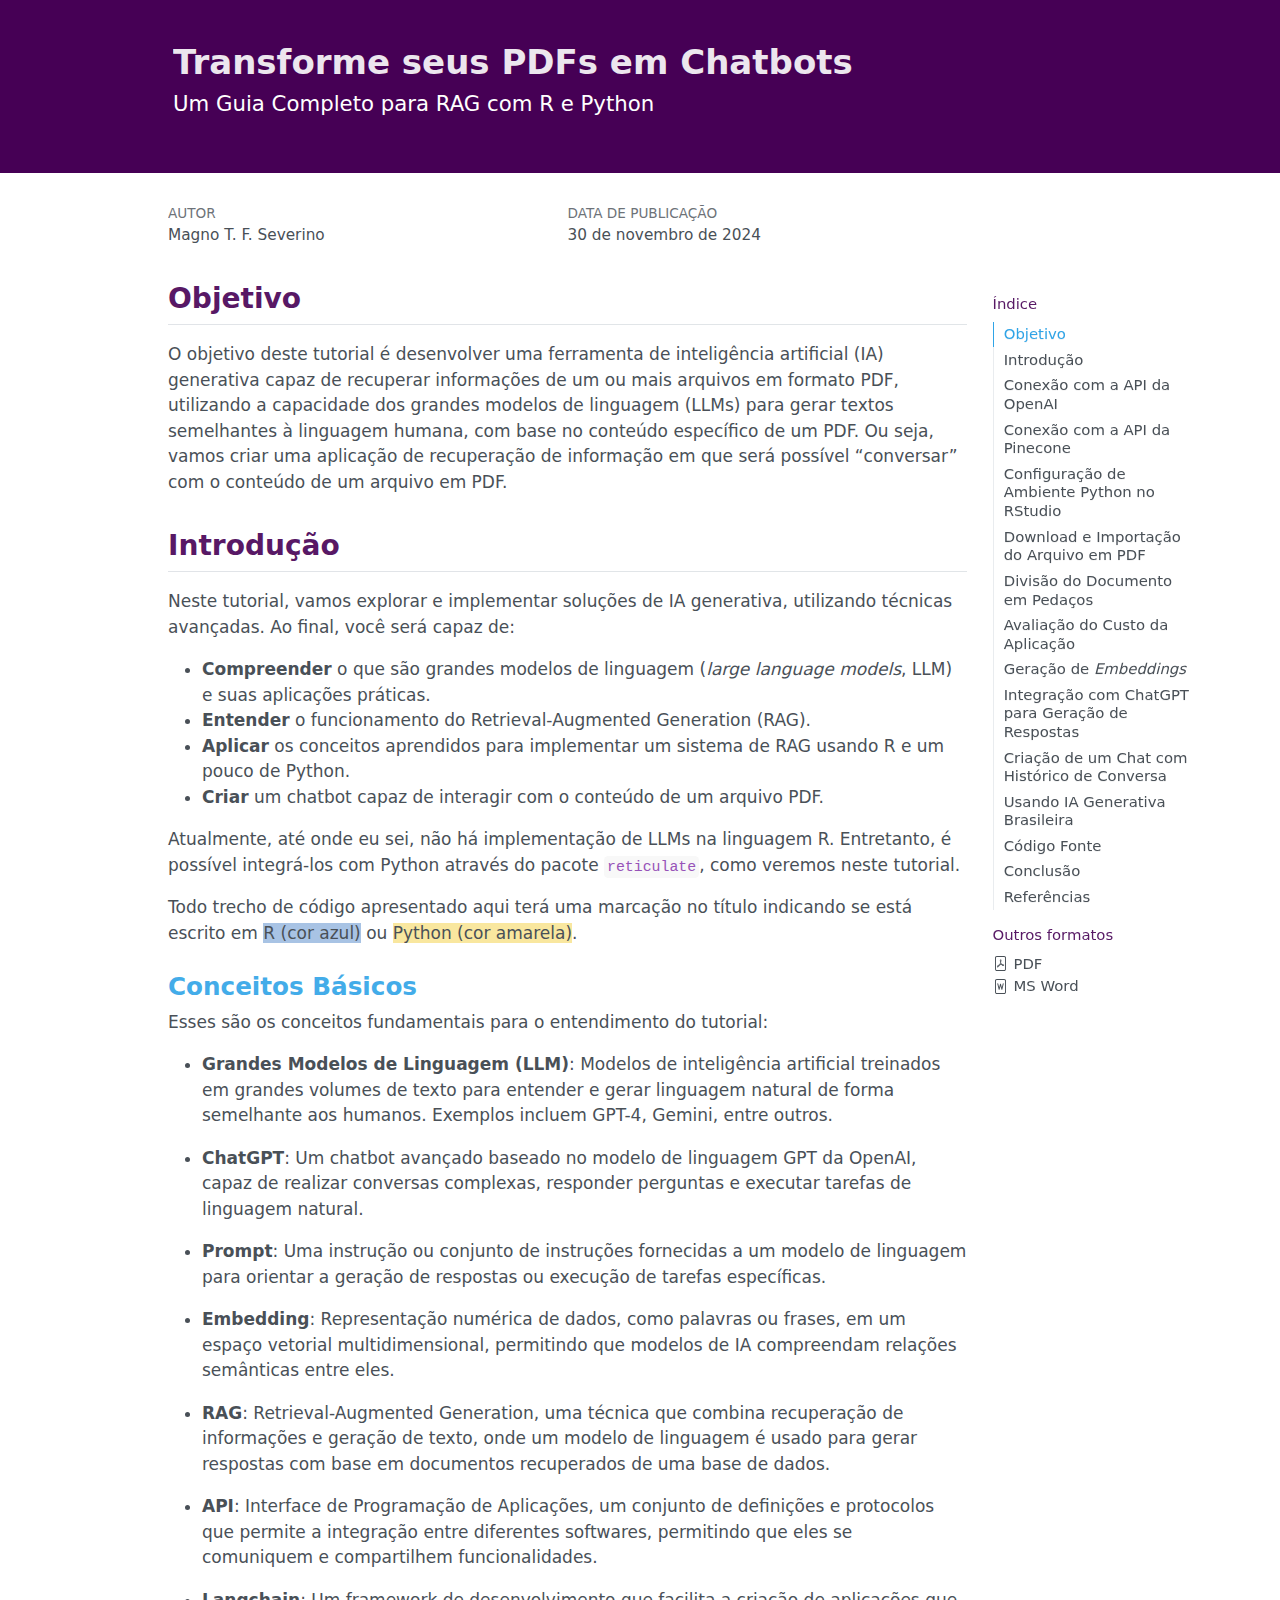
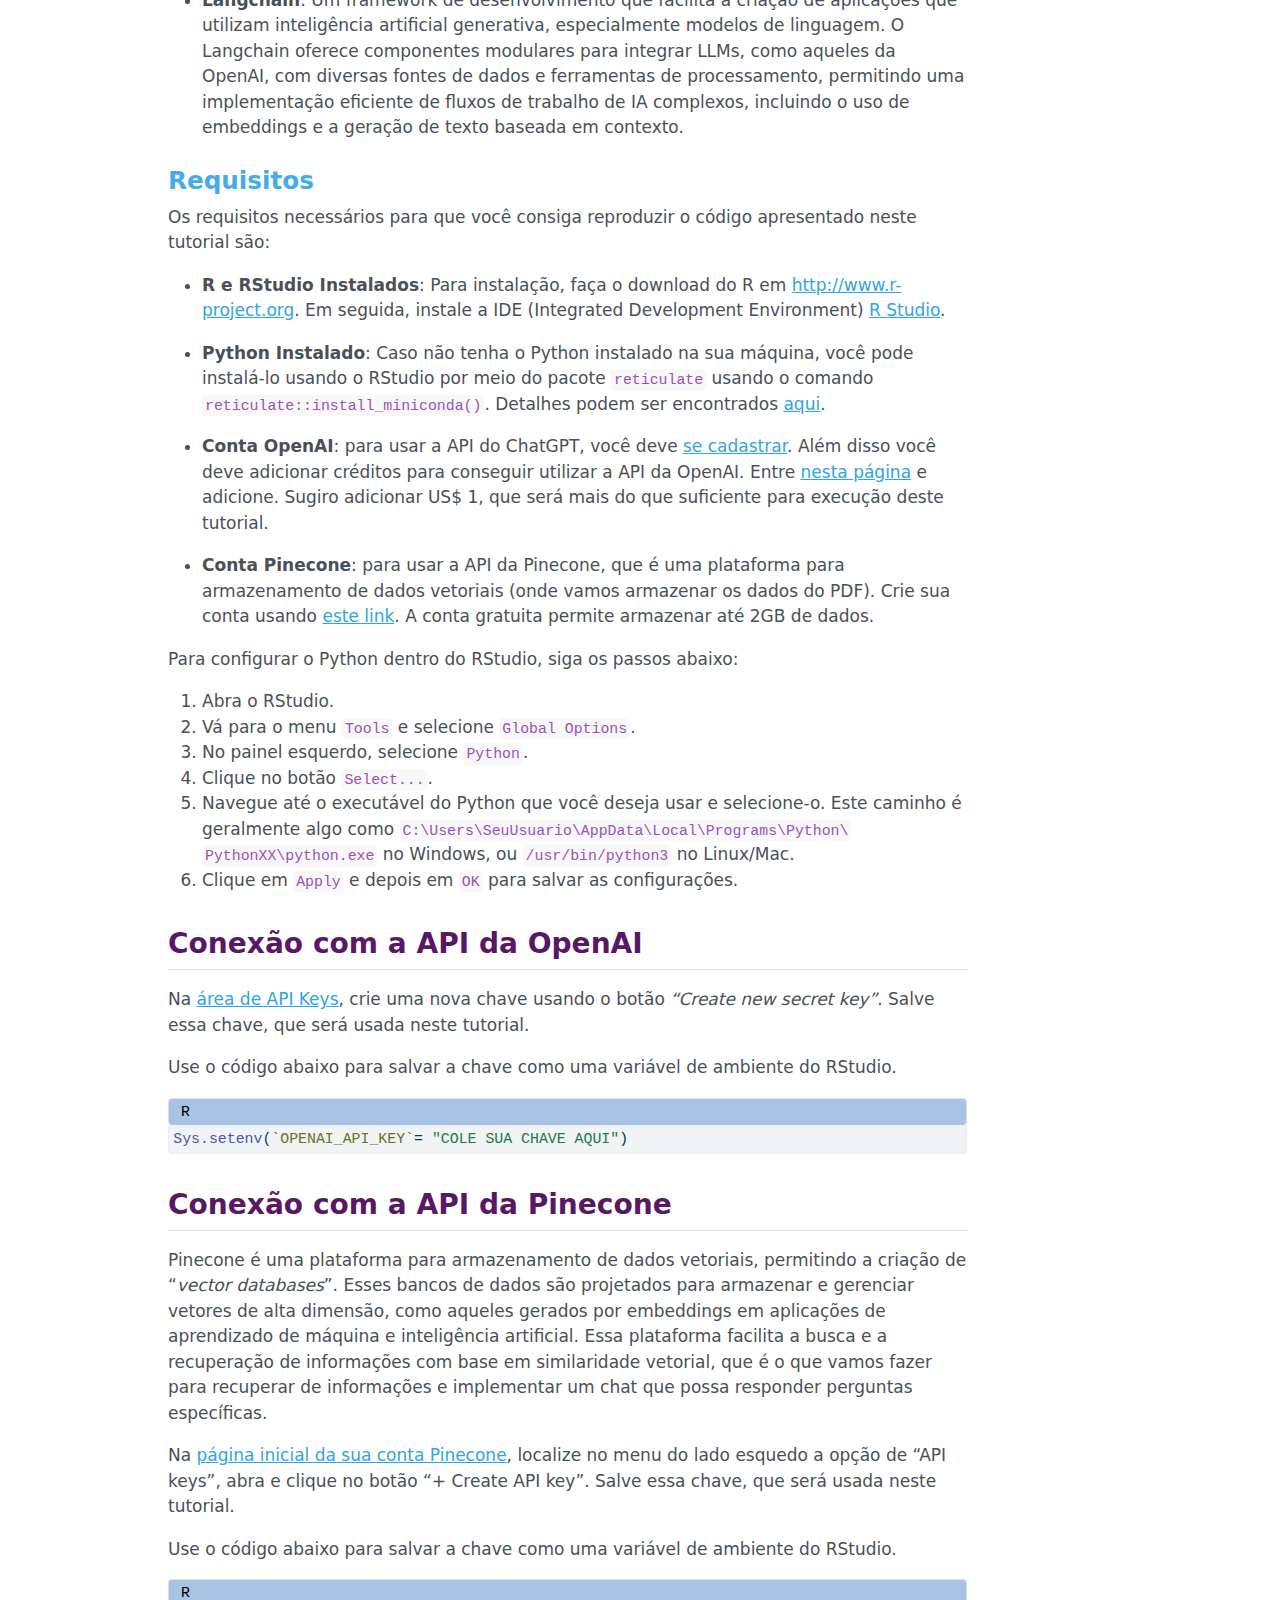
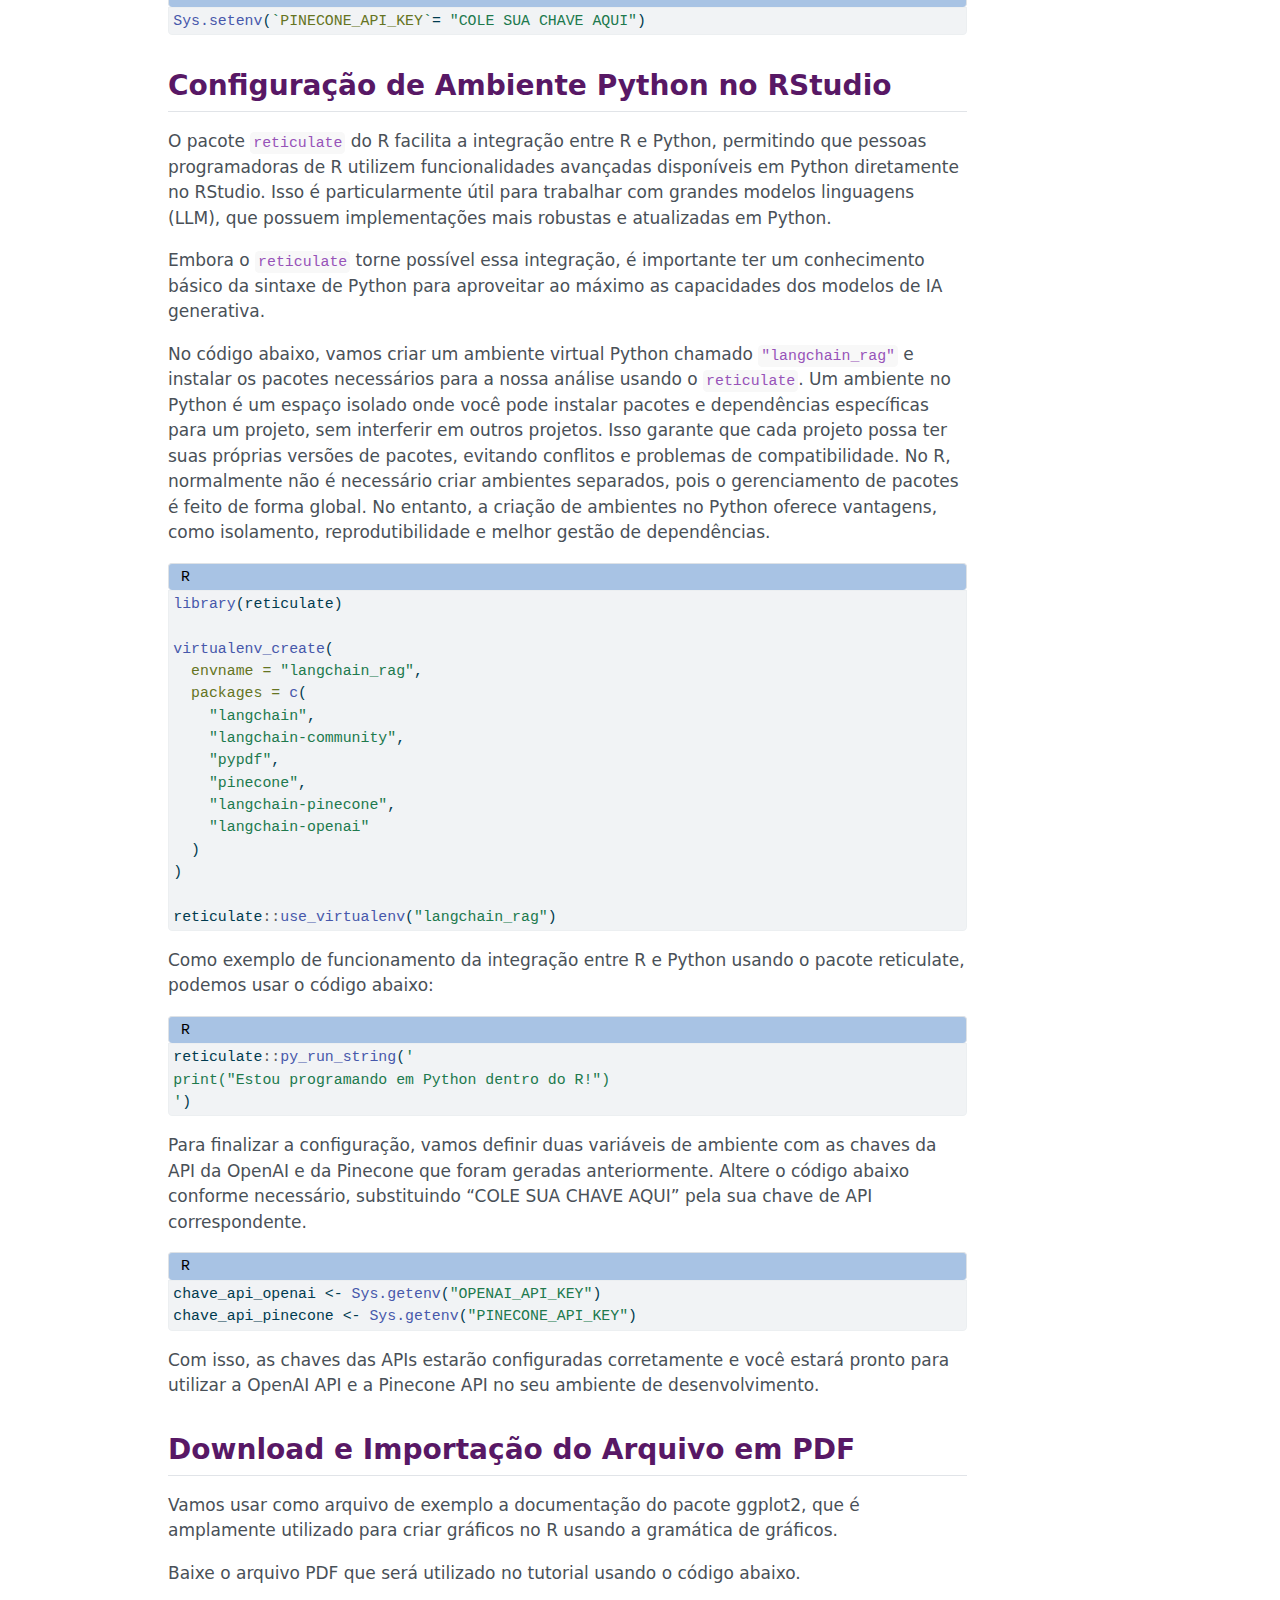
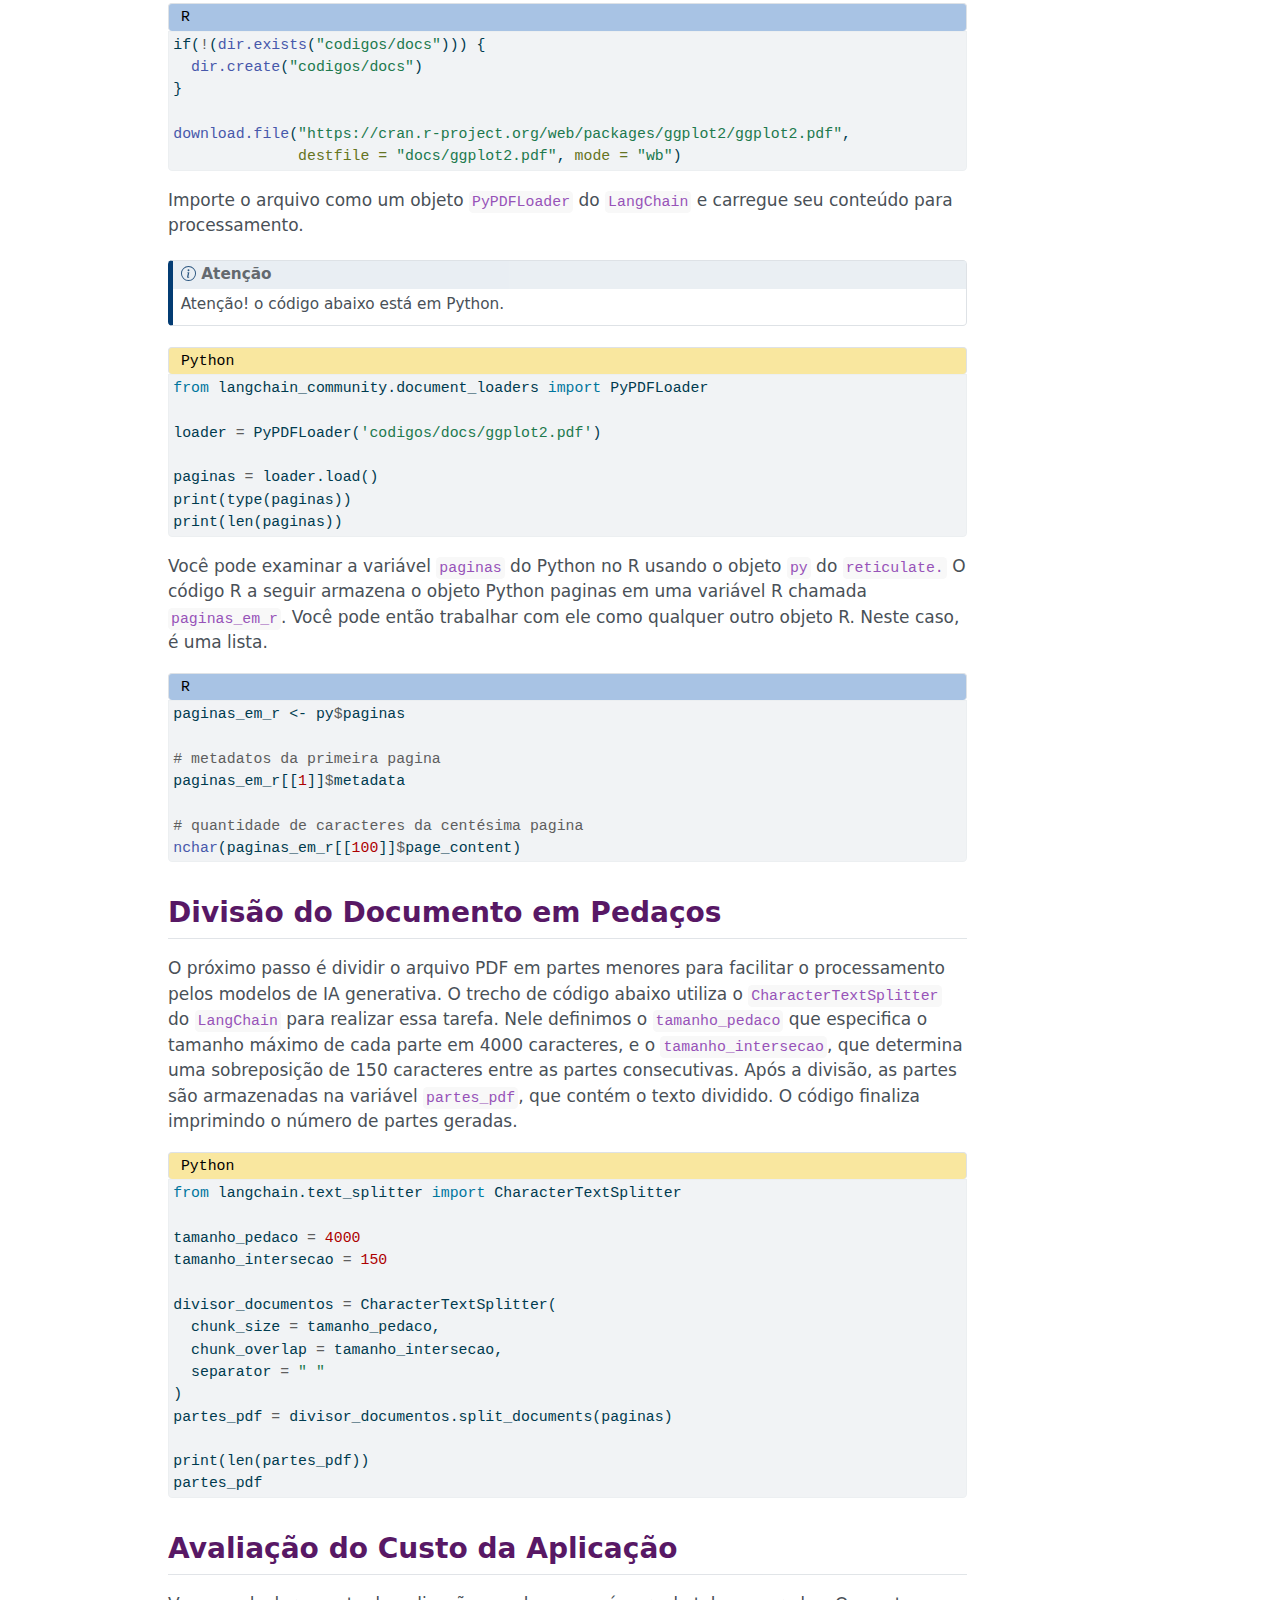
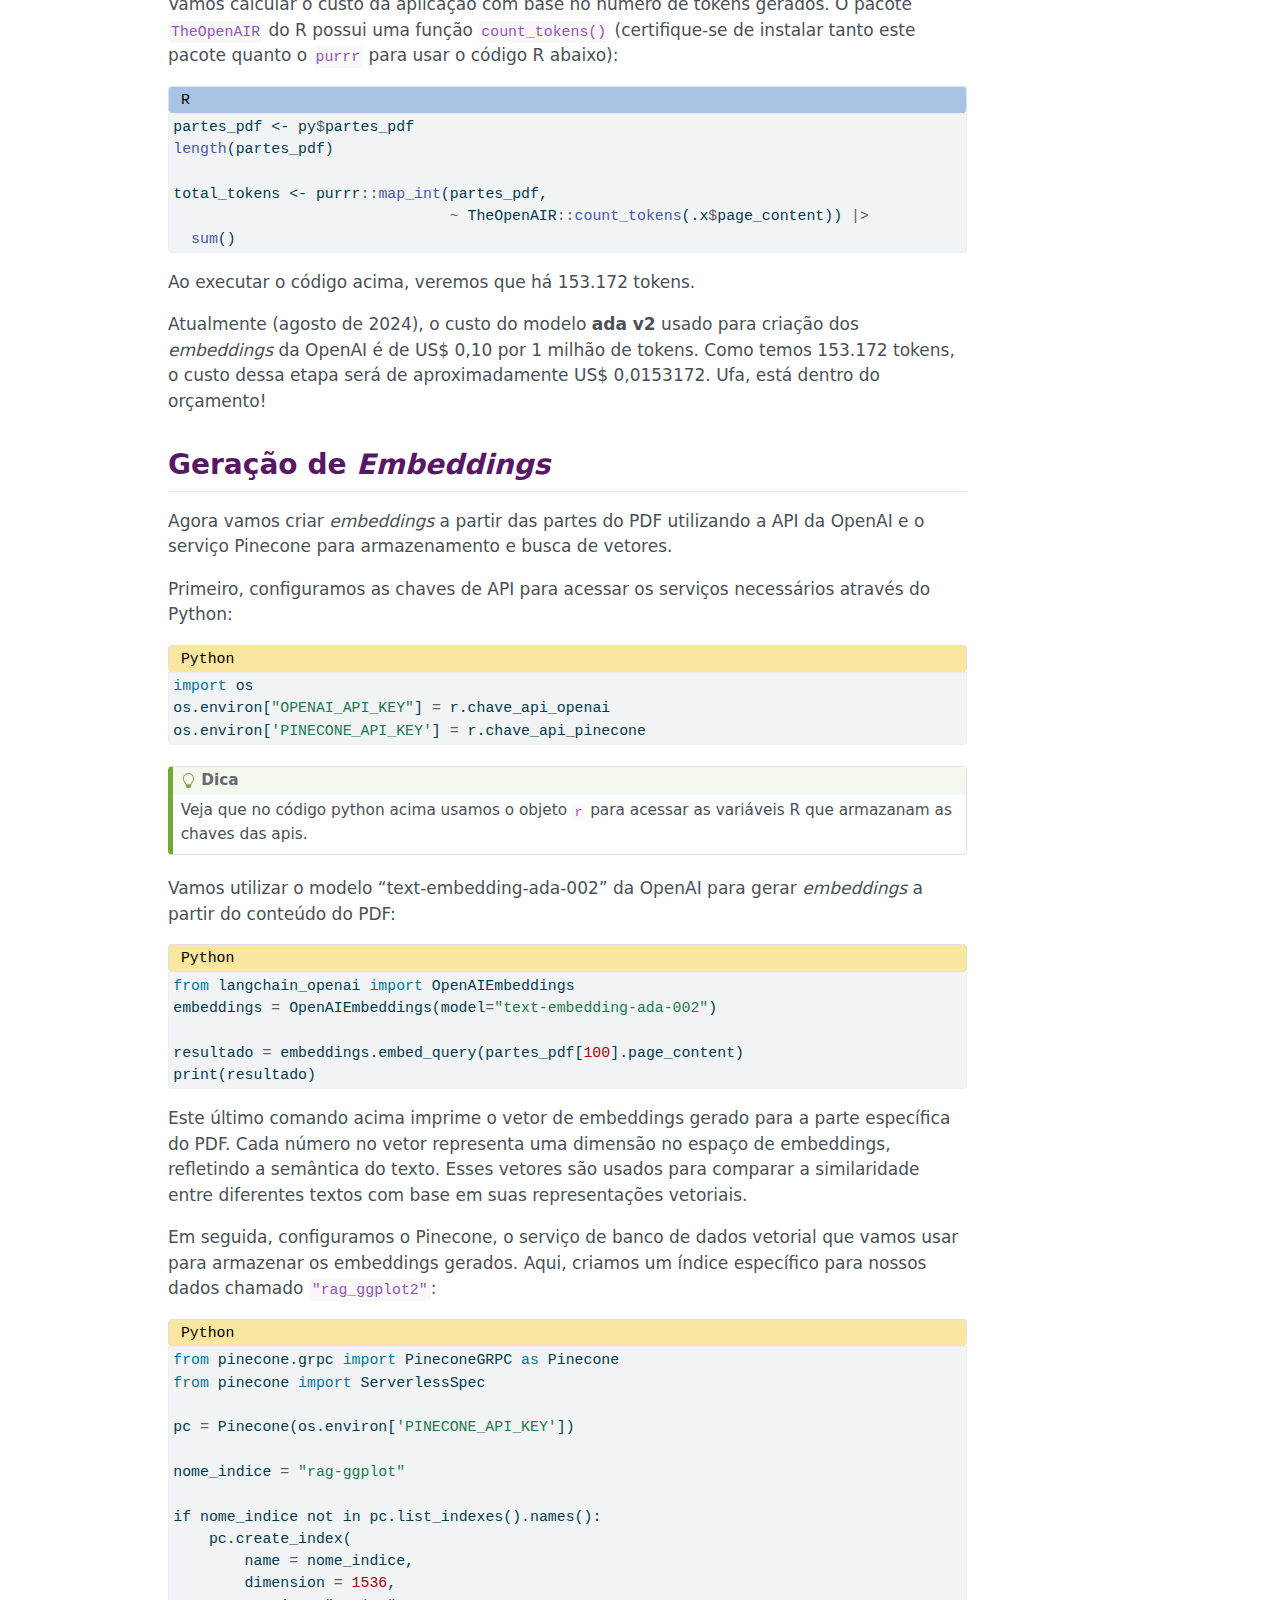
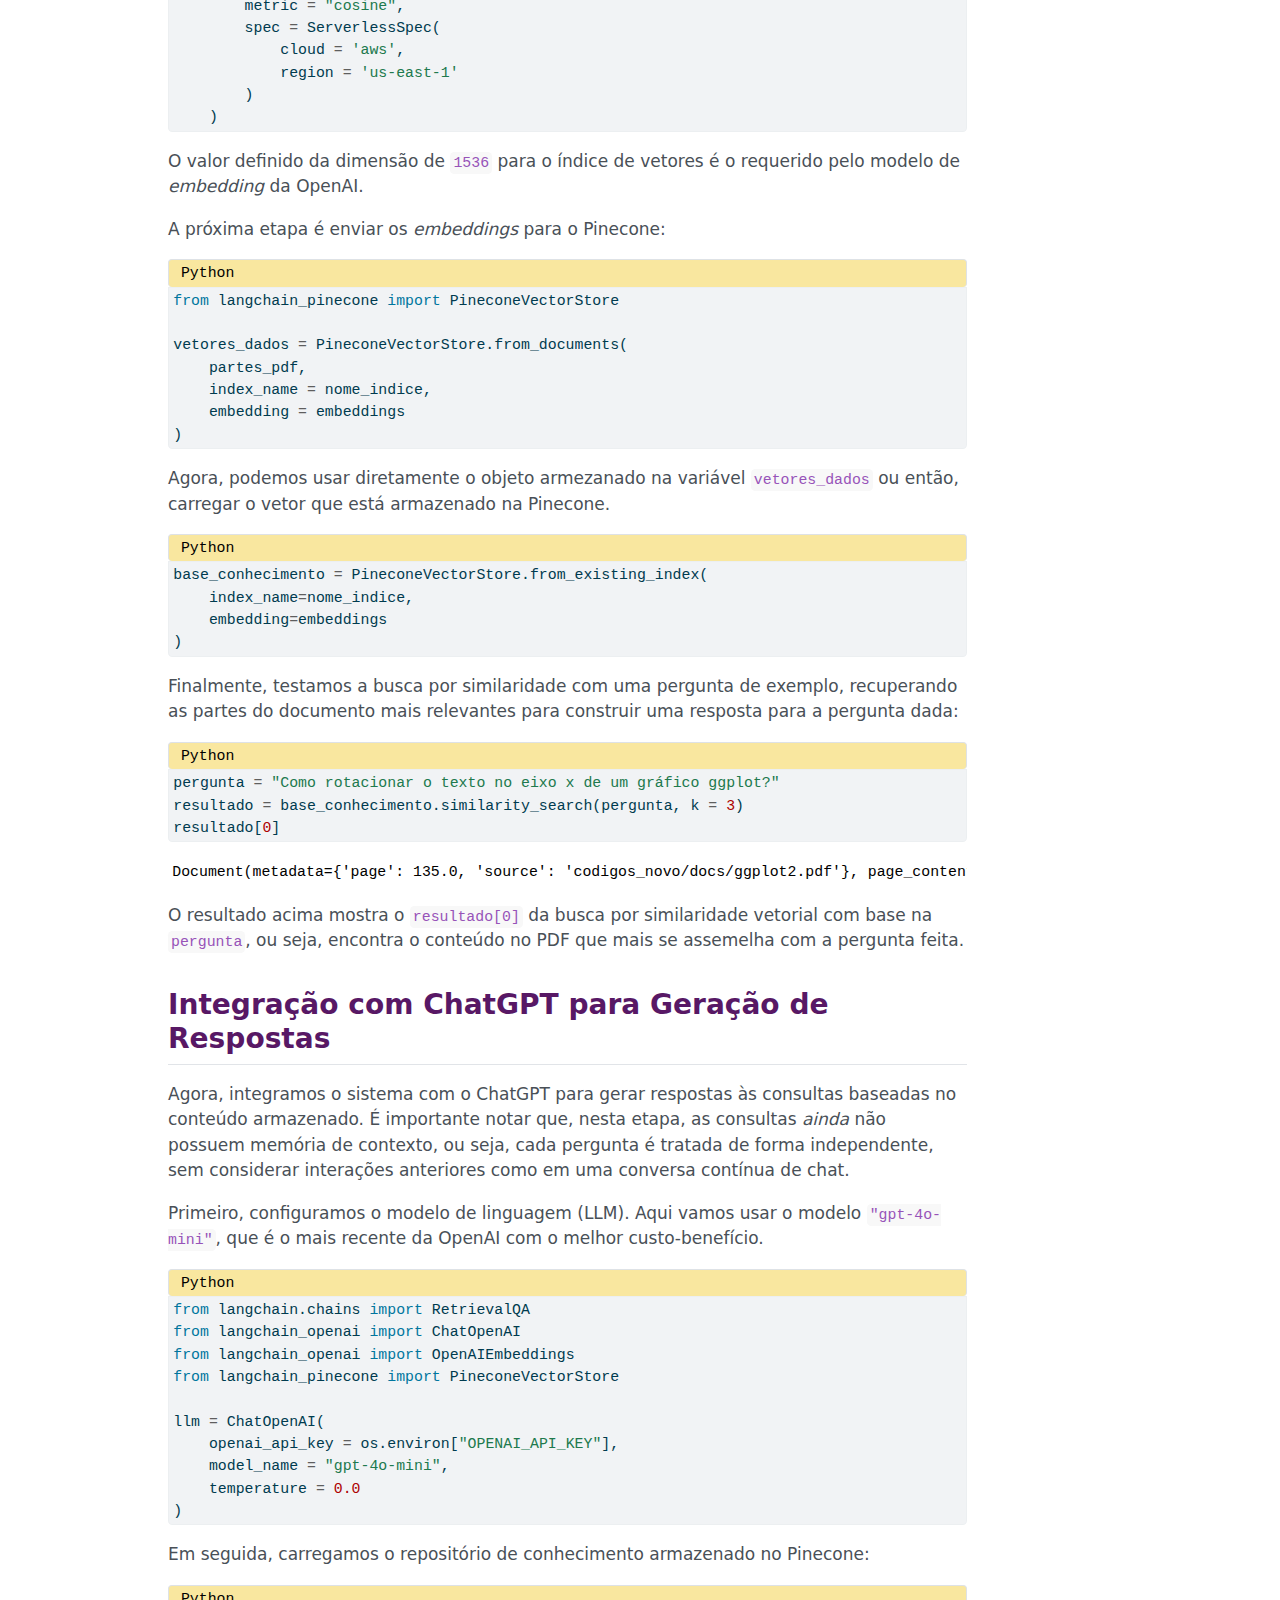
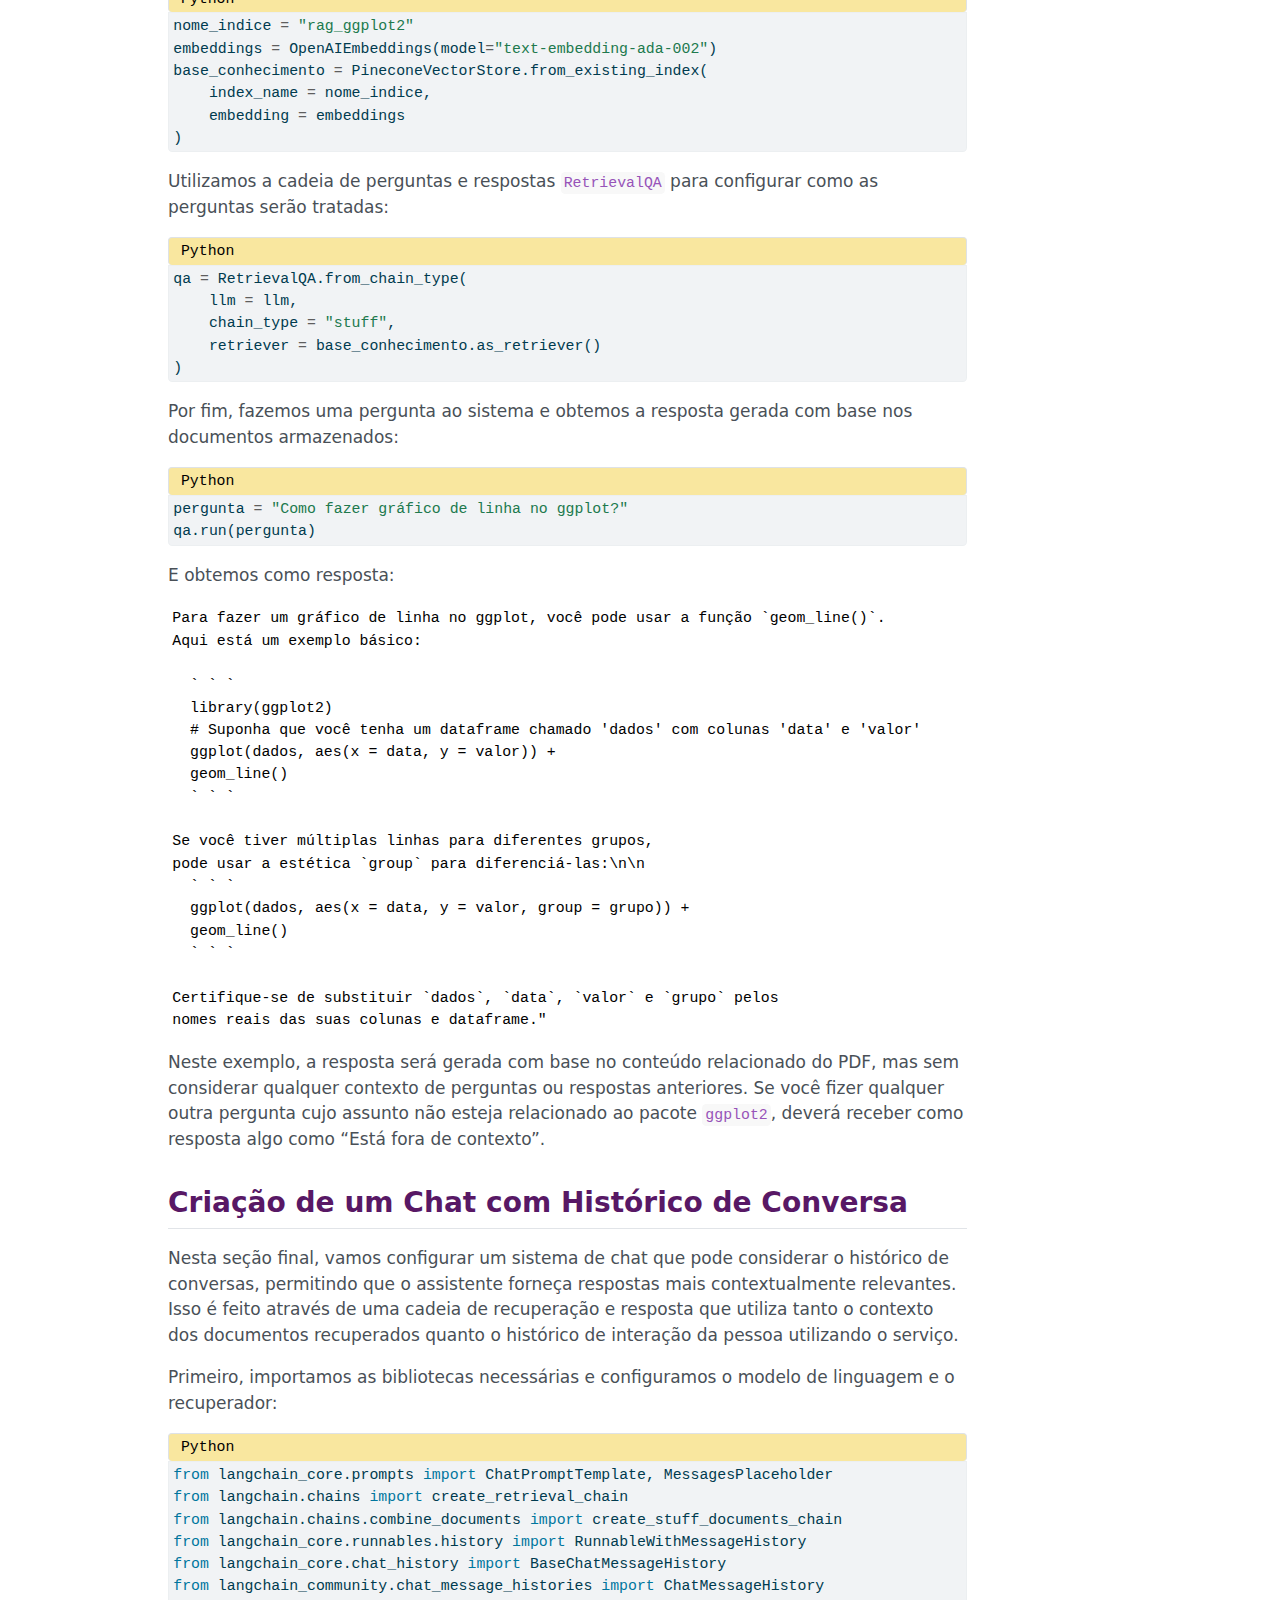
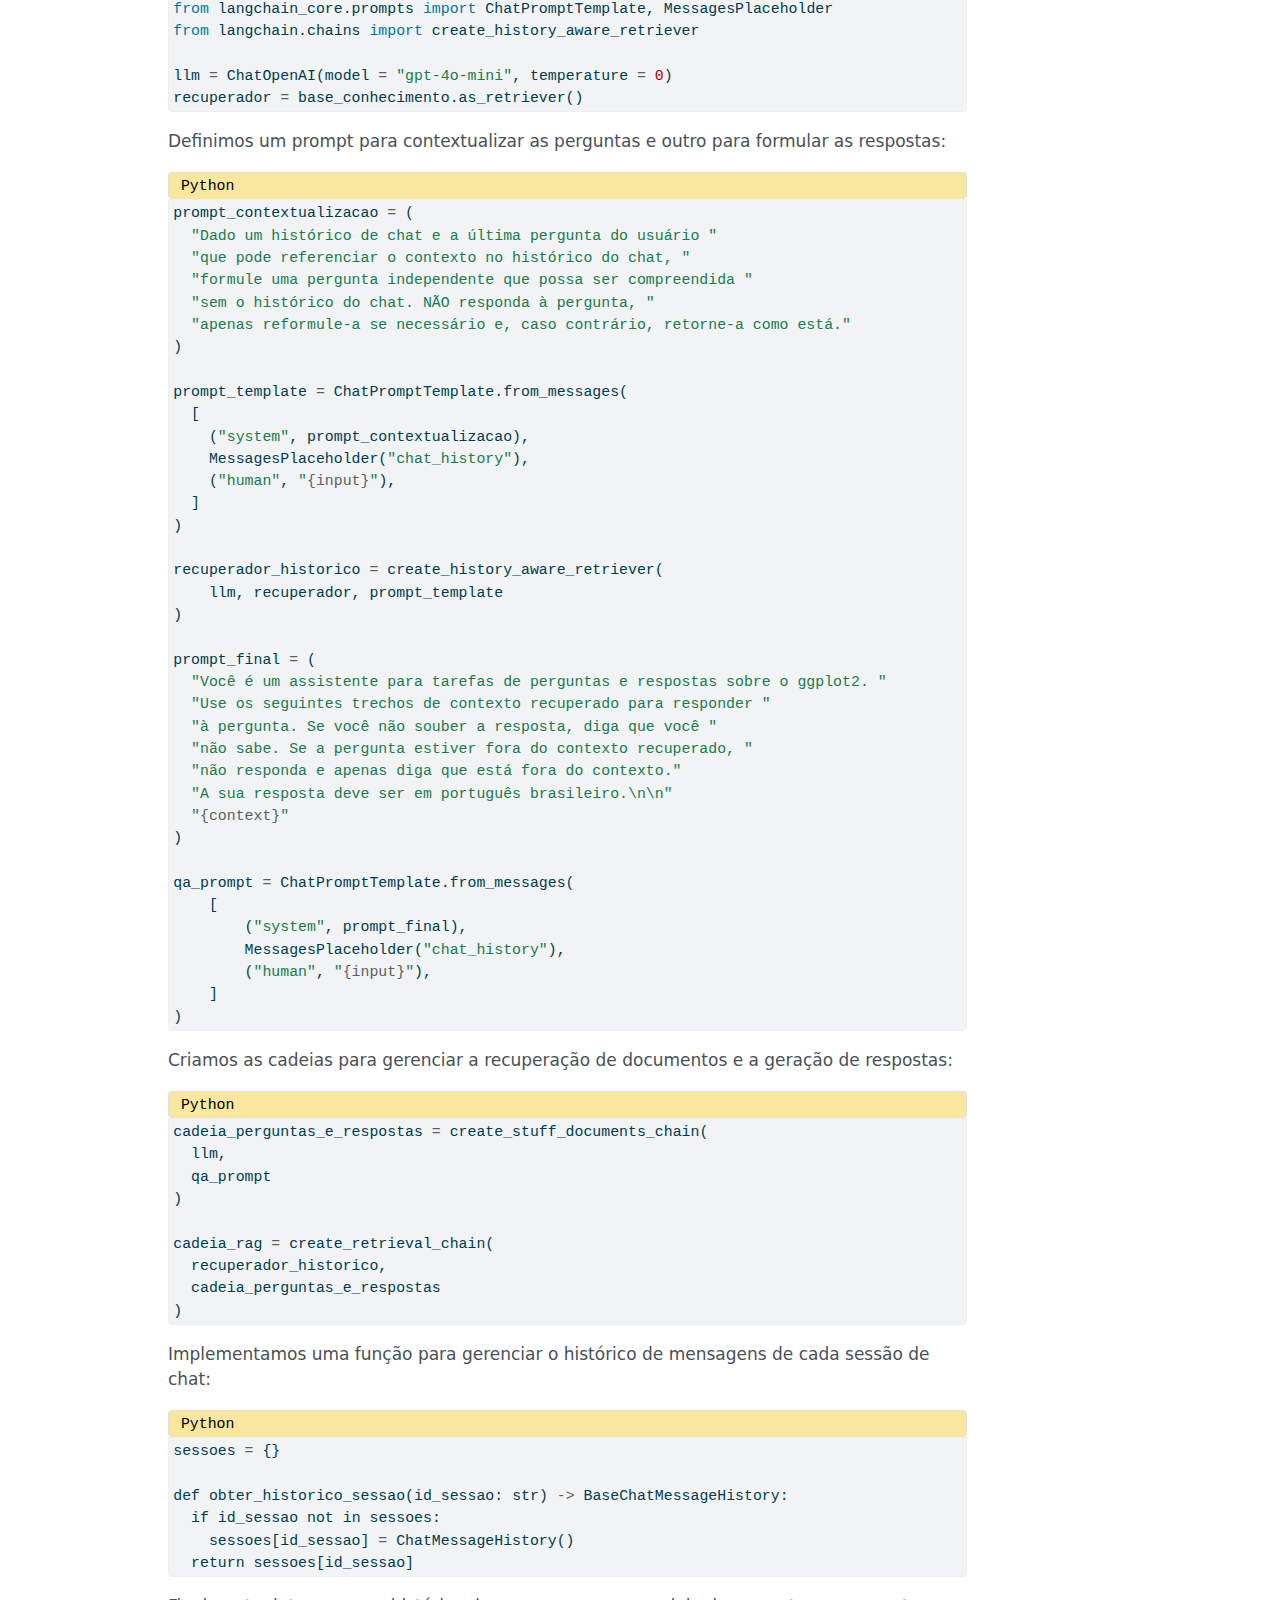
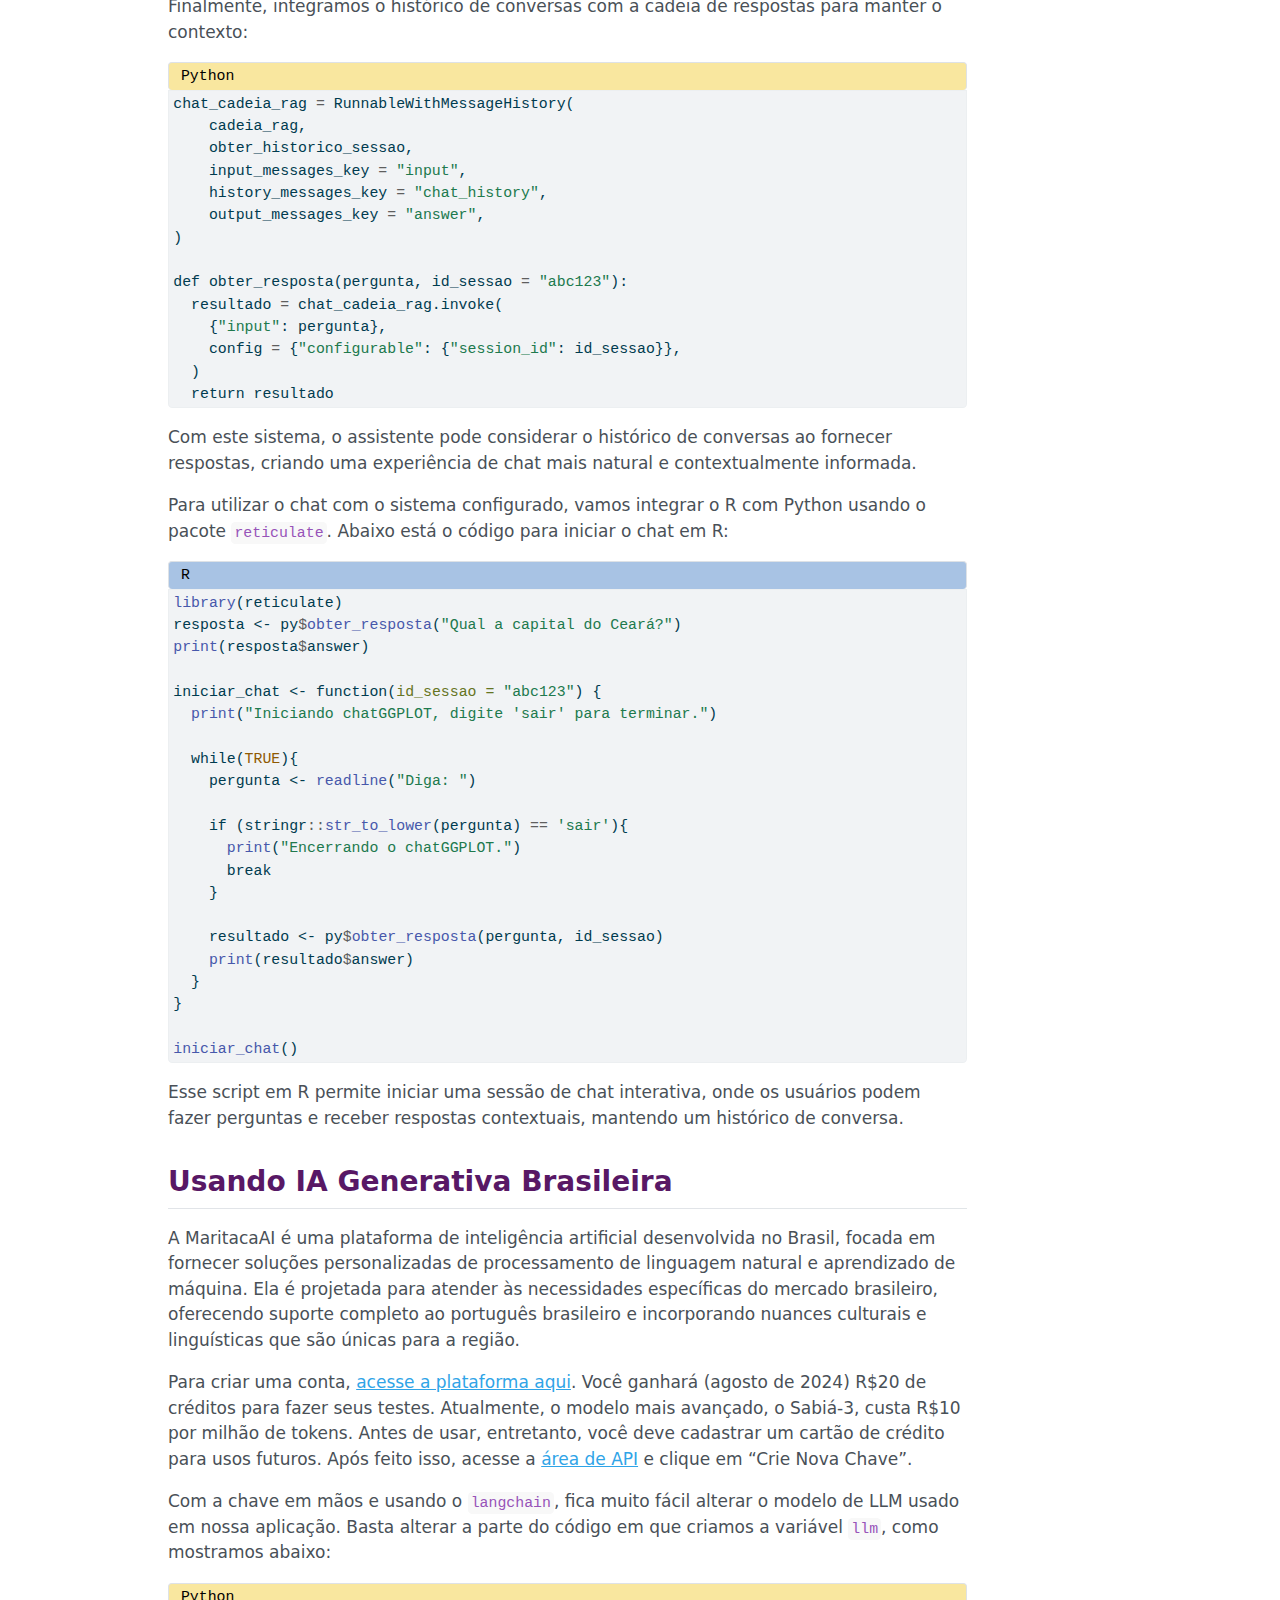
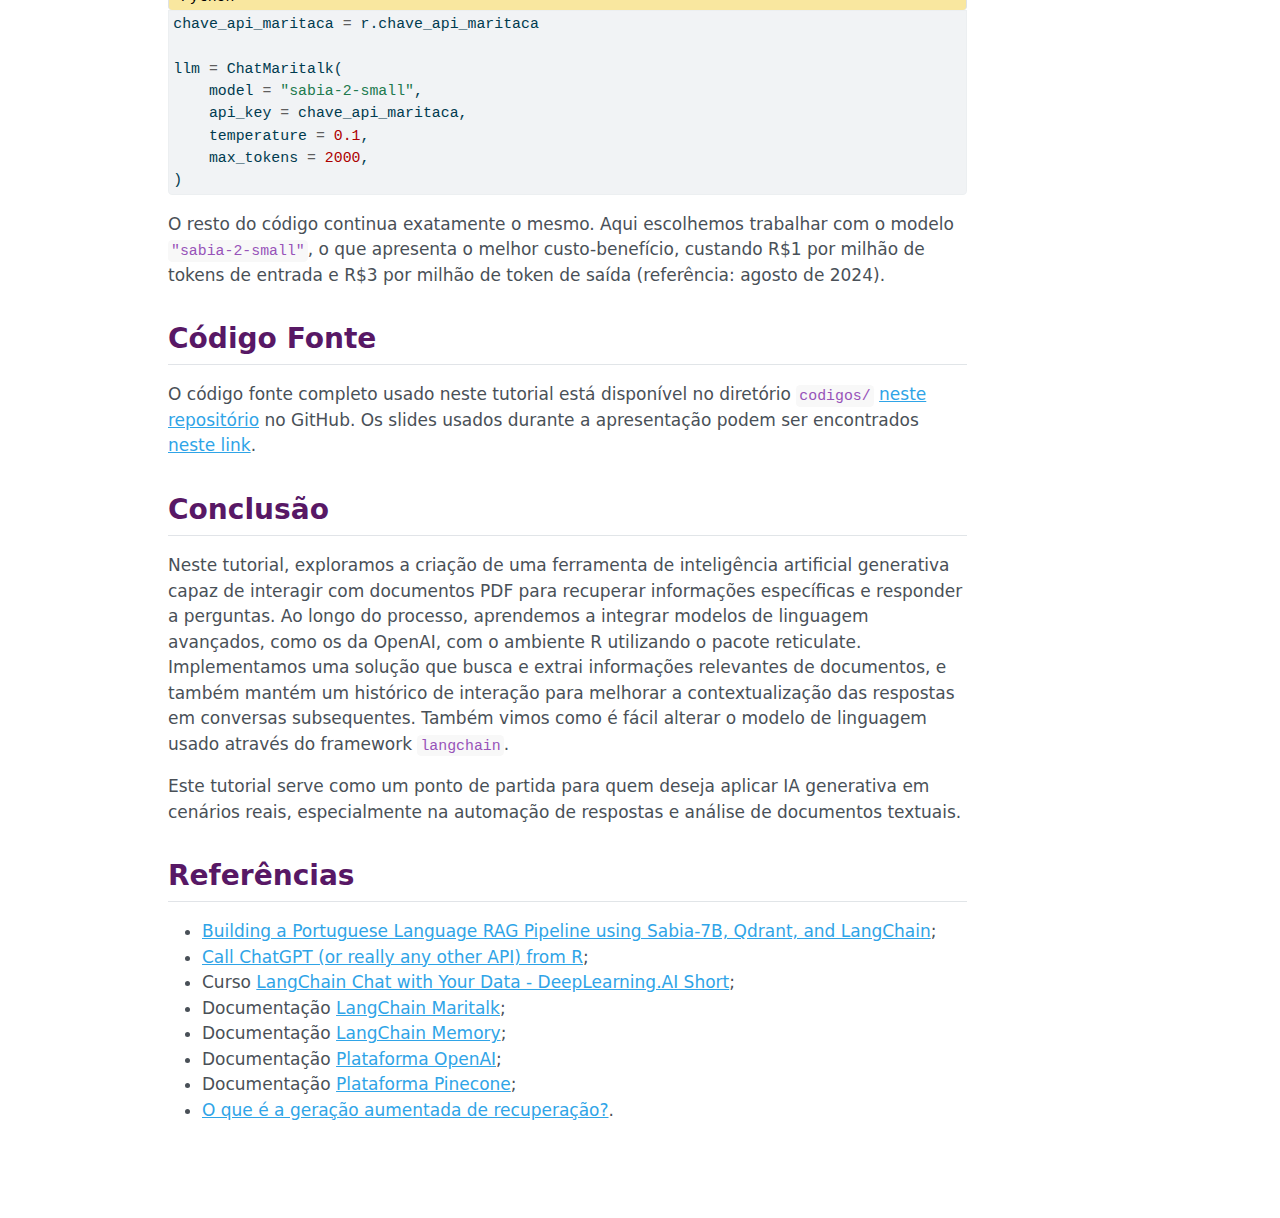
==== commit 9890d351: "small changes" ====
--- a/docs/tutorial.html
+++ b/docs/tutorial.html
@@ -3014,12 +3014,12 @@
 <link href="data:text/css,%3Aroot%7B%2D%2Dbs%2Dblue%3A%20%23033c73%3B%2D%2Dbs%2Dindigo%3A%20%236610f2%3B%2D%2Dbs%2Dpurple%3A%20%236f42c1%3B%2D%2Dbs%2Dpink%3A%20%23e83e8c%3B%2D%2Dbs%2Dred%3A%20%23c71c22%3B%2D%2Dbs%2Dorange%3A%20%23fd7e14%3B%2D%2Dbs%2Dyellow%3A%20%23dd5600%3B%2D%2Dbs%2Dgreen%3A%20%2373a839%3B%2D%2Dbs%2Dteal%3A%20%2320c997%3B%2D%2Dbs%2Dcyan%3A%20%232fa4e7%3B%2D%2Dbs%2Dwhite%3A%20%23fff%3B%2D%2Dbs%2Dgray%3A%20%23868e96%3B%2D%2Dbs%2Dgray%2Ddark%3A%20%23343a40%3B%2D%2Dbs%2Dgray%2D100%3A%20%23f8f9fa%3B%2D%2Dbs%2Dgray%2D200%3A%20%23e9ecef%3B%2D%2Dbs%2Dgray%2D300%3A%20%23dee2e6%3B%2D%2Dbs%2Dgray%2D400%3A%20%23ced4da%3B%2D%2Dbs%2Dgray%2D500%3A%20%23adb5bd%3B%2D%2Dbs%2Dgray%2D600%3A%20%23868e96%3B%2D%2Dbs%2Dgray%2D700%3A%20%23495057%3B%2D%2Dbs%2Dgray%2D800%3A%20%23343a40%3B%2D%2Dbs%2Dgray%2D900%3A%20%23212529%3B%2D%2Dbs%2Ddefault%3A%20%23e9ecef%3B%2D%2Dbs%2Dprimary%3A%20%232fa4e7%3B%2D%2Dbs%2Dsecondary%3A%20%23e9ecef%3B%2D%2Dbs%2Dsuccess%3A%20%2373a839%3B%2D%2Dbs%2Dinfo%3A%20%23033c73%3B%2D%2Dbs%2Dwarning%3A%20%23dd5600%3B%2D%2Dbs%2Ddanger%3A%20%23c71c22%3B%2D%2Dbs%2Dlight%3A%20%23f8f9fa%3B%2D%2Dbs%2Ddark%3A%20%23343a40%3B%2D%2Dbs%2Ddefault%2Drgb%3A%20233%2C%20236%2C%20239%3B%2D%2Dbs%2Dprimary%2Drgb%3A%2047%2C%20164%2C%20231%3B%2D%2Dbs%2Dsecondary%2Drgb%3A%20233%2C%20236%2C%20239%3B%2D%2Dbs%2Dsuccess%2Drgb%3A%20115%2C%20168%2C%2057%3B%2D%2Dbs%2Dinfo%2Drgb%3A%203%2C%2060%2C%20115%3B%2D%2Dbs%2Dwarning%2Drgb%3A%20221%2C%2086%2C%200%3B%2D%2Dbs%2Ddanger%2Drgb%3A%20199%2C%2028%2C%2034%3B%2D%2Dbs%2Dlight%2Drgb%3A%20248%2C%20249%2C%20250%3B%2D%2Dbs%2Ddark%2Drgb%3A%2052%2C%2058%2C%2064%3B%2D%2Dbs%2Dwhite%2Drgb%3A%20255%2C%20255%2C%20255%3B%2D%2Dbs%2Dblack%2Drgb%3A%200%2C%200%2C%200%3B%2D%2Dbs%2Dbody%2Dcolor%2Drgb%3A%2073%2C%2080%2C%2087%3B%2D%2Dbs%2Dbody%2Dbg%2Drgb%3A%20255%2C%20255%2C%20255%3B%2D%2Dbs%2Dfont%2Dsans%2Dserif%3A%20system%2Dui%2C%20%2Dapple%2Dsystem%2C%20%22Segoe%20UI%22%2C%20Roboto%2C%20%22Helvetica%20Neue%22%2C%20Arial%2C%20%22Noto%20Sans%22%2C%20%22Liberation%20Sans%22%2C%20sans%2Dserif%2C%20%22Apple%20Color%20Emoji%22%2C%20%22Segoe%20UI%20Emoji%22%2C%20%22Segoe%20UI%20Symbol%22%2C%20%22Noto%20Color%20Emoji%22%3B%2D%2Dbs%2Dfont%2Dmonospace%3A%20SFMono%2DRegular%2C%20Menlo%2C%20Monaco%2C%20Consolas%2C%20%22Liberation%20Mono%22%2C%20%22Courier%20New%22%2C%20monospace%3B%2D%2Dbs%2Dgradient%3A%20linear%2Dgradient%28180deg%2C%20rgba%28255%2C%20255%2C%20255%2C%200%2E15%29%2C%20rgba%28255%2C%20255%2C%20255%2C%200%29%29%3B%2D%2Dbs%2Droot%2Dfont%2Dsize%3A%2017px%3B%2D%2Dbs%2Dbody%2Dfont%2Dfamily%3A%20var%28%2D%2Dbs%2Dfont%2Dsans%2Dserif%29%3B%2D%2Dbs%2Dbody%2Dfont%2Dsize%3A%201rem%3B%2D%2Dbs%2Dbody%2Dfont%2Dweight%3A%20400%3B%2D%2Dbs%2Dbody%2Dline%2Dheight%3A%201%2E5%3B%2D%2Dbs%2Dbody%2Dcolor%3A%20%23495057%3B%2D%2Dbs%2Dbody%2Dbg%3A%20%23fff%7D%2A%2C%2A%3A%3Abefore%2C%2A%3A%3Aafter%7Bbox%2Dsizing%3Aborder%2Dbox%7D%3Aroot%7Bfont%2Dsize%3Avar%28%2D%2Dbs%2Droot%2Dfont%2Dsize%29%7Dbody%7Bmargin%3A0%3Bfont%2Dfamily%3Avar%28%2D%2Dbs%2Dbody%2Dfont%2Dfamily%29%3Bfont%2Dsize%3Avar%28%2D%2Dbs%2Dbody%2Dfont%2Dsize%29%3Bfont%2Dweight%3Avar%28%2D%2Dbs%2Dbody%2Dfont%2Dweight%29%3Bline%2Dheight%3Avar%28%2D%2Dbs%2Dbody%2Dline%2Dheight%29%3Bcolor%3Avar%28%2D%2Dbs%2Dbody%2Dcolor%29%3Btext%2Dalign%3Avar%28%2D%2Dbs%2Dbody%2Dtext%2Dalign%29%3Bbackground%2Dcolor%3Avar%28%2D%2Dbs%2Dbody%2Dbg%29%3B%2Dwebkit%2Dtext%2Dsize%2Dadjust%3A100%25%3B%2Dwebkit%2Dtap%2Dhighlight%2Dcolor%3Argba%280%2C0%2C0%2C0%29%7Dhr%7Bmargin%3A1rem%200%3Bcolor%3Ainherit%3Bbackground%2Dcolor%3AcurrentColor%3Bborder%3A0%3Bopacity%3A%2E25%7Dhr%3Anot%28%5Bsize%5D%29%7Bheight%3A1px%7Dh6%2C%2Eh6%2Ch5%2C%2Eh5%2Ch4%2C%2Eh4%2Ch3%2C%2Eh3%2Ch2%2C%2Eh2%2Ch1%2C%2Eh1%7Bmargin%2Dtop%3A0%3Bmargin%2Dbottom%3A%2E5rem%3Bfont%2Dweight%3A500%3Bline%2Dheight%3A1%2E2%3Bcolor%3A%232fa4e7%7Dh1%2C%2Eh1%7Bfont%2Dsize%3Acalc%281%2E325rem%20%2B%200%2E9vw%29%7D%40media%28min%2Dwidth%3A%201200px%29%7Bh1%2C%2Eh1%7Bfont%2Dsize%3A2rem%7D%7Dh2%2C%2Eh2%7Bfont%2Dsize%3Acalc%281%2E29rem%20%2B%200%2E48vw%29%7D%40media%28min%2Dwidth%3A%201200px%29%7Bh2%2C%2Eh2%7Bfont%2Dsize%3A1%2E65rem%7D%7Dh3%2C%2Eh3%7Bfont%2Dsize%3Acalc%281%2E27rem%20%2B%200%2E24vw%29%7D%40media%28min%2Dwidth%3A%201200px%29%7Bh3%2C%2Eh3%7Bfont%2Dsize%3A1%2E45rem%7D%7Dh4%2C%2Eh4%7Bfont%2Dsize%3A1%2E25rem%7Dh5%2C%2Eh5%7Bfont%2Dsize%3A1%2E1rem%7Dh6%2C%2Eh6%7Bfont%2Dsize%3A1rem%7Dp%7Bmargin%2Dtop%3A0%3Bmargin%2Dbottom%3A1rem%7Dabbr%5Btitle%5D%2Cabbr%5Bdata%2Dbs%2Doriginal%2Dtitle%5D%7Btext%2Ddecoration%3Aunderline%20dotted%3B%2Dwebkit%2Dtext%2Ddecoration%3Aunderline%20dotted%3B%2Dmoz%2Dtext%2Ddecoration%3Aunderline%20dotted%3B%2Dms%2Dtext%2Ddecoration%3Aunderline%20dotted%3B%2Do%2Dtext%2Ddecoration%3Aunderline%20dotted%3Bcursor%3Ahelp%3Btext%2Ddecoration%2Dskip%2Dink%3Anone%7Daddress%7Bmargin%2Dbottom%3A1rem%3Bfont%2Dstyle%3Anormal%3Bline%2Dheight%3Ainherit%7Dol%2Cul%7Bpadding%2Dleft%3A2rem%7Dol%2Cul%2Cdl%7Bmargin%2Dtop%3A0%3Bmargin%2Dbottom%3A1rem%7Dol%20ol%2Cul%20ul%2Col%20ul%2Cul%20ol%7Bmargin%2Dbottom%3A0%7Ddt%7Bfont%2Dweight%3A700%7Ddd%7Bmargin%2Dbottom%3A%2E5rem%3Bmargin%2Dleft%3A0%7Dblockquote%7Bmargin%3A0%200%201rem%3Bpadding%3A%2E625rem%201%2E25rem%3Bborder%2Dleft%3A%2E25rem%20solid%20%23e9ecef%7Dblockquote%20p%3Alast%2Dchild%2Cblockquote%20ul%3Alast%2Dchild%2Cblockquote%20ol%3Alast%2Dchild%7Bmargin%2Dbottom%3A0%7Db%2Cstrong%7Bfont%2Dweight%3Abolder%7Dsmall%2C%2Esmall%7Bfont%2Dsize%3A0%2E875em%7Dmark%2C%2Emark%7Bpadding%3A%2E2em%3Bbackground%2Dcolor%3A%23fcf8e3%7Dsub%2Csup%7Bposition%3Arelative%3Bfont%2Dsize%3A0%2E75em%3Bline%2Dheight%3A0%3Bvertical%2Dalign%3Abaseline%7Dsub%7Bbottom%3A%2D0%2E25em%7Dsup%7Btop%3A%2D0%2E5em%7Da%7Bcolor%3A%232fa4e7%3Btext%2Ddecoration%3Aunderline%3B%2Dwebkit%2Dtext%2Ddecoration%3Aunderline%3B%2Dmoz%2Dtext%2Ddecoration%3Aunderline%3B%2Dms%2Dtext%2Ddecoration%3Aunderline%3B%2Do%2Dtext%2Ddecoration%3Aunderline%7Da%3Ahover%7Bcolor%3A%232683b9%7Da%3Anot%28%5Bhref%5D%29%3Anot%28%5Bclass%5D%29%2Ca%3Anot%28%5Bhref%5D%29%3Anot%28%5Bclass%5D%29%3Ahover%7Bcolor%3Ainherit%3Btext%2Ddecoration%3Anone%7Dpre%2Ccode%2Ckbd%2Csamp%7Bfont%2Dfamily%3Avar%28%2D%2Dbs%2Dfont%2Dmonospace%29%3Bfont%2Dsize%3A1em%3Bdirection%3Altr%20%3Bunicode%2Dbidi%3Abidi%2Doverride%7Dpre%7Bdisplay%3Ablock%3Bmargin%2Dtop%3A0%3Bmargin%2Dbottom%3A1rem%3Boverflow%3Aauto%3Bfont%2Dsize%3A0%2E875em%3Bcolor%3A%23000%3Bbackground%2Dcolor%3A%23f8f8f8%3Bpadding%3A%2E5rem%3Bborder%3A1px%20solid%20%23dee2e6%3Bborder%2Dradius%3A%2E25rem%7Dpre%20code%7Bbackground%2Dcolor%3Argba%280%2C0%2C0%2C0%29%3Bfont%2Dsize%3Ainherit%3Bcolor%3Ainherit%3Bword%2Dbreak%3Anormal%7Dcode%7Bfont%2Dsize%3A0%2E875em%3Bcolor%3A%239753b8%3Bbackground%2Dcolor%3A%23f8f8f8%3Bborder%2Dradius%3A%2E25rem%3Bpadding%3A%2E125rem%20%2E25rem%3Bword%2Dwrap%3Abreak%2Dword%7Da%3Ecode%7Bcolor%3Ainherit%7Dkbd%7Bpadding%3A%2E4rem%20%2E4rem%3Bfont%2Dsize%3A0%2E875em%3Bcolor%3A%23fff%3Bbackground%2Dcolor%3A%23212529%3Bborder%2Dradius%3A%2E2rem%7Dkbd%20kbd%7Bpadding%3A0%3Bfont%2Dsize%3A1em%3Bfont%2Dweight%3A700%7Dfigure%7Bmargin%3A0%200%201rem%7Dimg%2Csvg%7Bvertical%2Dalign%3Amiddle%7Dtable%7Bcaption%2Dside%3Abottom%3Bborder%2Dcollapse%3Acollapse%7Dcaption%7Bpadding%2Dtop%3A%2E5rem%3Bpadding%2Dbottom%3A%2E5rem%3Bcolor%3A%23868e96%3Btext%2Dalign%3Aleft%7Dth%7Btext%2Dalign%3Ainherit%3Btext%2Dalign%3A%2Dwebkit%2Dmatch%2Dparent%7Dthead%2Ctbody%2Ctfoot%2Ctr%2Ctd%2Cth%7Bborder%2Dcolor%3Ainherit%3Bborder%2Dstyle%3Asolid%3Bborder%2Dwidth%3A0%7Dlabel%7Bdisplay%3Ainline%2Dblock%7Dbutton%7Bborder%2Dradius%3A0%7Dbutton%3Afocus%3Anot%28%3Afocus%2Dvisible%29%7Boutline%3A0%7Dinput%2Cbutton%2Cselect%2Coptgroup%2Ctextarea%7Bmargin%3A0%3Bfont%2Dfamily%3Ainherit%3Bfont%2Dsize%3Ainherit%3Bline%2Dheight%3Ainherit%7Dbutton%2Cselect%7Btext%2Dtransform%3Anone%7D%5Brole%3Dbutton%5D%7Bcursor%3Apointer%7Dselect%7Bword%2Dwrap%3Anormal%7Dselect%3Adisabled%7Bopacity%3A1%7D%5Blist%5D%3A%3A%2Dwebkit%2Dcalendar%2Dpicker%2Dindicator%7Bdisplay%3Anone%7Dbutton%2C%5Btype%3Dbutton%5D%2C%5Btype%3Dreset%5D%2C%5Btype%3Dsubmit%5D%7B%2Dwebkit%2Dappearance%3Abutton%7Dbutton%3Anot%28%3Adisabled%29%2C%5Btype%3Dbutton%5D%3Anot%28%3Adisabled%29%2C%5Btype%3Dreset%5D%3Anot%28%3Adisabled%29%2C%5Btype%3Dsubmit%5D%3Anot%28%3Adisabled%29%7Bcursor%3Apointer%7D%3A%3A%2Dmoz%2Dfocus%2Dinner%7Bpadding%3A0%3Bborder%2Dstyle%3Anone%7Dtextarea%7Bresize%3Avertical%7Dfieldset%7Bmin%2Dwidth%3A0%3Bpadding%3A0%3Bmargin%3A0%3Bborder%3A0%7Dlegend%7Bfloat%3Aleft%3Bwidth%3A100%25%3Bpadding%3A0%3Bmargin%2Dbottom%3A%2E5rem%3Bfont%2Dsize%3Acalc%281%2E275rem%20%2B%200%2E3vw%29%3Bline%2Dheight%3Ainherit%7D%40media%28min%2Dwidth%3A%201200px%29%7Blegend%7Bfont%2Dsize%3A1%2E5rem%7D%7Dlegend%2B%2A%7Bclear%3Aleft%7D%3A%3A%2Dwebkit%2Ddatetime%2Dedit%2Dfields%2Dwrapper%2C%3A%3A%2Dwebkit%2Ddatetime%2Dedit%2Dtext%2C%3A%3A%2Dwebkit%2Ddatetime%2Dedit%2Dminute%2C%3A%3A%2Dwebkit%2Ddatetime%2Dedit%2Dhour%2Dfield%2C%3A%3A%2Dwebkit%2Ddatetime%2Dedit%2Dday%2Dfield%2C%3A%3A%2Dwebkit%2Ddatetime%2Dedit%2Dmonth%2Dfield%2C%3A%3A%2Dwebkit%2Ddatetime%2Dedit%2Dyear%2Dfield%7Bpadding%3A0%7D%3A%3A%2Dwebkit%2Dinner%2Dspin%2Dbutton%7Bheight%3Aauto%7D%5Btype%3Dsearch%5D%7Boutline%2Doffset%3A%2D2px%3B%2Dwebkit%2Dappearance%3Atextfield%7D%3A%3A%2Dwebkit%2Dsearch%2Ddecoration%7B%2Dwebkit%2Dappearance%3Anone%7D%3A%3A%2Dwebkit%2Dcolor%2Dswatch%2Dwrapper%7Bpadding%3A0%7D%3A%3Afile%2Dselector%2Dbutton%7Bfont%3Ainherit%7D%3A%3A%2Dwebkit%2Dfile%2Dupload%2Dbutton%7Bfont%3Ainherit%3B%2Dwebkit%2Dappearance%3Abutton%7Doutput%7Bdisplay%3Ainline%2Dblock%7Diframe%7Bborder%3A0%7Dsummary%7Bdisplay%3Alist%2Ditem%3Bcursor%3Apointer%7Dprogress%7Bvertical%2Dalign%3Abaseline%7D%5Bhidden%5D%7Bdisplay%3Anone%20%21important%7D%2Elead%7Bfont%2Dsize%3A1%2E25rem%3Bfont%2Dweight%3A300%7D%2Edisplay%2D1%7Bfont%2Dsize%3Acalc%281%2E625rem%20%2B%204%2E5vw%29%3Bfont%2Dweight%3A300%3Bline%2Dheight%3A1%2E2%7D%40media%28min%2Dwidth%3A%201200px%29%7B%2Edisplay%2D1%7Bfont%2Dsize%3A5rem%7D%7D%2Edisplay%2D2%7Bfont%2Dsize%3Acalc%281%2E575rem%20%2B%203%2E9vw%29%3Bfont%2Dweight%3A300%3Bline%2Dheight%3A1%2E2%7D%40media%28min%2Dwidth%3A%201200px%29%7B%2Edisplay%2D2%7Bfont%2Dsize%3A4%2E5rem%7D%7D%2Edisplay%2D3%7Bfont%2Dsize%3Acalc%281%2E525rem%20%2B%203%2E3vw%29%3Bfont%2Dweight%3A300%3Bline%2Dheight%3A1%2E2%7D%40media%28min%2Dwidth%3A%201200px%29%7B%2Edisplay%2D3%7Bfont%2Dsize%3A4rem%7D%7D%2Edisplay%2D4%7Bfont%2Dsize%3Acalc%281%2E475rem%20%2B%202%2E7vw%29%3Bfont%2Dweight%3A300%3Bline%2Dheight%3A1%2E2%7D%40media%28min%2Dwidth%3A%201200px%29%7B%2Edisplay%2D4%7Bfont%2Dsize%3A3%2E5rem%7D%7D%2Edisplay%2D5%7Bfont%2Dsize%3Acalc%281%2E425rem%20%2B%202%2E1vw%29%3Bfont%2Dweight%3A300%3Bline%2Dheight%3A1%2E2%7D%40media%28min%2Dwidth%3A%201200px%29%7B%2Edisplay%2D5%7Bfont%2Dsize%3A3rem%7D%7D%2Edisplay%2D6%7Bfont%2Dsize%3Acalc%281%2E375rem%20%2B%201%2E5vw%29%3Bfont%2Dweight%3A300%3Bline%2Dheight%3A1%2E2%7D%40media%28min%2Dwidth%3A%201200px%29%7B%2Edisplay%2D6%7Bfont%2Dsize%3A2%2E5rem%7D%7D%2Elist%2Dunstyled%7Bpadding%2Dleft%3A0%3Blist%2Dstyle%3Anone%7D%2Elist%2Dinline%7Bpadding%2Dleft%3A0%3Blist%2Dstyle%3Anone%7D%2Elist%2Dinline%2Ditem%7Bdisplay%3Ainline%2Dblock%7D%2Elist%2Dinline%2Ditem%3Anot%28%3Alast%2Dchild%29%7Bmargin%2Dright%3A%2E5rem%7D%2Einitialism%7Bfont%2Dsize%3A0%2E875em%3Btext%2Dtransform%3Auppercase%7D%2Eblockquote%7Bmargin%2Dbottom%3A1rem%3Bfont%2Dsize%3A1%2E25rem%7D%2Eblockquote%3E%3Alast%2Dchild%7Bmargin%2Dbottom%3A0%7D%2Eblockquote%2Dfooter%7Bmargin%2Dtop%3A%2D1rem%3Bmargin%2Dbottom%3A1rem%3Bfont%2Dsize%3A0%2E875em%3Bcolor%3A%23868e96%7D%2Eblockquote%2Dfooter%3A%3Abefore%7Bcontent%3A%22%E2%80%94%C2%A0%22%7D%2Eimg%2Dfluid%7Bmax%2Dwidth%3A100%25%3Bheight%3Aauto%7D%2Eimg%2Dthumbnail%7Bpadding%3A%2E25rem%3Bbackground%2Dcolor%3A%23fff%3Bborder%3A1px%20solid%20%23dee2e6%3Bborder%2Dradius%3A%2E25rem%3Bmax%2Dwidth%3A100%25%3Bheight%3Aauto%7D%2Efigure%7Bdisplay%3Ainline%2Dblock%7D%2Efigure%2Dimg%7Bmargin%2Dbottom%3A%2E5rem%3Bline%2Dheight%3A1%7D%2Efigure%2Dcaption%7Bfont%2Dsize%3A0%2E875em%3Bcolor%3A%23868e96%7D%2Egrid%7Bdisplay%3Agrid%3Bgrid%2Dtemplate%2Drows%3Arepeat%28var%28%2D%2Dbs%2Drows%2C%201%29%2C%201fr%29%3Bgrid%2Dtemplate%2Dcolumns%3Arepeat%28var%28%2D%2Dbs%2Dcolumns%2C%2012%29%2C%201fr%29%3Bgap%3Avar%28%2D%2Dbs%2Dgap%2C%201%2E5rem%29%7D%2Egrid%20%2Eg%2Dcol%2D1%7Bgrid%2Dcolumn%3Aauto%2Fspan%201%7D%2Egrid%20%2Eg%2Dcol%2D2%7Bgrid%2Dcolumn%3Aauto%2Fspan%202%7D%2Egrid%20%2Eg%2Dcol%2D3%7Bgrid%2Dcolumn%3Aauto%2Fspan%203%7D%2Egrid%20%2Eg%2Dcol%2D4%7Bgrid%2Dcolumn%3Aauto%2Fspan%204%7D%2Egrid%20%2Eg%2Dcol%2D5%7Bgrid%2Dcolumn%3Aauto%2Fspan%205%7D%2Egrid%20%2Eg%2Dcol%2D6%7Bgrid%2Dcolumn%3Aauto%2Fspan%206%7D%2Egrid%20%2Eg%2Dcol%2D7%7Bgrid%2Dcolumn%3Aauto%2Fspan%207%7D%2Egrid%20%2Eg%2Dcol%2D8%7Bgrid%2Dcolumn%3Aauto%2Fspan%208%7D%2Egrid%20%2Eg%2Dcol%2D9%7Bgrid%2Dcolumn%3Aauto%2Fspan%209%7D%2Egrid%20%2Eg%2Dcol%2D10%7Bgrid%2Dcolumn%3Aauto%2Fspan%2010%7D%2Egrid%20%2Eg%2Dcol%2D11%7Bgrid%2Dcolumn%3Aauto%2Fspan%2011%7D%2Egrid%20%2Eg%2Dcol%2D12%7Bgrid%2Dcolumn%3Aauto%2Fspan%2012%7D%2Egrid%20%2Eg%2Dstart%2D1%7Bgrid%2Dcolumn%2Dstart%3A1%7D%2Egrid%20%2Eg%2Dstart%2D2%7Bgrid%2Dcolumn%2Dstart%3A2%7D%2Egrid%20%2Eg%2Dstart%2D3%7Bgrid%2Dcolumn%2Dstart%3A3%7D%2Egrid%20%2Eg%2Dstart%2D4%7Bgrid%2Dcolumn%2Dstart%3A4%7D%2Egrid%20%2Eg%2Dstart%2D5%7Bgrid%2Dcolumn%2Dstart%3A5%7D%2Egrid%20%2Eg%2Dstart%2D6%7Bgrid%2Dcolumn%2Dstart%3A6%7D%2Egrid%20%2Eg%2Dstart%2D7%7Bgrid%2Dcolumn%2Dstart%3A7%7D%2Egrid%20%2Eg%2Dstart%2D8%7Bgrid%2Dcolumn%2Dstart%3A8%7D%2Egrid%20%2Eg%2Dstart%2D9%7Bgrid%2Dcolumn%2Dstart%3A9%7D%2Egrid%20%2Eg%2Dstart%2D10%7Bgrid%2Dcolumn%2Dstart%3A10%7D%2Egrid%20%2Eg%2Dstart%2D11%7Bgrid%2Dcolumn%2Dstart%3A11%7D%40media%28min%2Dwidth%3A%20576px%29%7B%2Egrid%20%2Eg%2Dcol%2Dsm%2D1%7Bgrid%2Dcolumn%3Aauto%2Fspan%201%7D%2Egrid%20%2Eg%2Dcol%2Dsm%2D2%7Bgrid%2Dcolumn%3Aauto%2Fspan%202%7D%2Egrid%20%2Eg%2Dcol%2Dsm%2D3%7Bgrid%2Dcolumn%3Aauto%2Fspan%203%7D%2Egrid%20%2Eg%2Dcol%2Dsm%2D4%7Bgrid%2Dcolumn%3Aauto%2Fspan%204%7D%2Egrid%20%2Eg%2Dcol%2Dsm%2D5%7Bgrid%2Dcolumn%3Aauto%2Fspan%205%7D%2Egrid%20%2Eg%2Dcol%2Dsm%2D6%7Bgrid%2Dcolumn%3Aauto%2Fspan%206%7D%2Egrid%20%2Eg%2Dcol%2Dsm%2D7%7Bgrid%2Dcolumn%3Aauto%2Fspan%207%7D%2Egrid%20%2Eg%2Dcol%2Dsm%2D8%7Bgrid%2Dcolumn%3Aauto%2Fspan%208%7D%2Egrid%20%2Eg%2Dcol%2Dsm%2D9%7Bgrid%2Dcolumn%3Aauto%2Fspan%209%7D%2Egrid%20%2Eg%2Dcol%2Dsm%2D10%7Bgrid%2Dcolumn%3Aauto%2Fspan%2010%7D%2Egrid%20%2Eg%2Dcol%2Dsm%2D11%7Bgrid%2Dcolumn%3Aauto%2Fspan%2011%7D%2Egrid%20%2Eg%2Dcol%2Dsm%2D12%7Bgrid%2Dcolumn%3Aauto%2Fspan%2012%7D%2Egrid%20%2Eg%2Dstart%2Dsm%2D1%7Bgrid%2Dcolumn%2Dstart%3A1%7D%2Egrid%20%2Eg%2Dstart%2Dsm%2D2%7Bgrid%2Dcolumn%2Dstart%3A2%7D%2Egrid%20%2Eg%2Dstart%2Dsm%2D3%7Bgrid%2Dcolumn%2Dstart%3A3%7D%2Egrid%20%2Eg%2Dstart%2Dsm%2D4%7Bgrid%2Dcolumn%2Dstart%3A4%7D%2Egrid%20%2Eg%2Dstart%2Dsm%2D5%7Bgrid%2Dcolumn%2Dstart%3A5%7D%2Egrid%20%2Eg%2Dstart%2Dsm%2D6%7Bgrid%2Dcolumn%2Dstart%3A6%7D%2Egrid%20%2Eg%2Dstart%2Dsm%2D7%7Bgrid%2Dcolumn%2Dstart%3A7%7D%2Egrid%20%2Eg%2Dstart%2Dsm%2D8%7Bgrid%2Dcolumn%2Dstart%3A8%7D%2Egrid%20%2Eg%2Dstart%2Dsm%2D9%7Bgrid%2Dcolumn%2Dstart%3A9%7D%2Egrid%20%2Eg%2Dstart%2Dsm%2D10%7Bgrid%2Dcolumn%2Dstart%3A10%7D%2Egrid%20%2Eg%2Dstart%2Dsm%2D11%7Bgrid%2Dcolumn%2Dstart%3A11%7D%7D%40media%28min%2Dwidth%3A%20768px%29%7B%2Egrid%20%2Eg%2Dcol%2Dmd%2D1%7Bgrid%2Dcolumn%3Aauto%2Fspan%201%7D%2Egrid%20%2Eg%2Dcol%2Dmd%2D2%7Bgrid%2Dcolumn%3Aauto%2Fspan%202%7D%2Egrid%20%2Eg%2Dcol%2Dmd%2D3%7Bgrid%2Dcolumn%3Aauto%2Fspan%203%7D%2Egrid%20%2Eg%2Dcol%2Dmd%2D4%7Bgrid%2Dcolumn%3Aauto%2Fspan%204%7D%2Egrid%20%2Eg%2Dcol%2Dmd%2D5%7Bgrid%2Dcolumn%3Aauto%2Fspan%205%7D%2Egrid%20%2Eg%2Dcol%2Dmd%2D6%7Bgrid%2Dcolumn%3Aauto%2Fspan%206%7D%2Egrid%20%2Eg%2Dcol%2Dmd%2D7%7Bgrid%2Dcolumn%3Aauto%2Fspan%207%7D%2Egrid%20%2Eg%2Dcol%2Dmd%2D8%7Bgrid%2Dcolumn%3Aauto%2Fspan%208%7D%2Egrid%20%2Eg%2Dcol%2Dmd%2D9%7Bgrid%2Dcolumn%3Aauto%2Fspan%209%7D%2Egrid%20%2Eg%2Dcol%2Dmd%2D10%7Bgrid%2Dcolumn%3Aauto%2Fspan%2010%7D%2Egrid%20%2Eg%2Dcol%2Dmd%2D11%7Bgrid%2Dcolumn%3Aauto%2Fspan%2011%7D%2Egrid%20%2Eg%2Dcol%2Dmd%2D12%7Bgrid%2Dcolumn%3Aauto%2Fspan%2012%7D%2Egrid%20%2Eg%2Dstart%2Dmd%2D1%7Bgrid%2Dcolumn%2Dstart%3A1%7D%2Egrid%20%2Eg%2Dstart%2Dmd%2D2%7Bgrid%2Dcolumn%2Dstart%3A2%7D%2Egrid%20%2Eg%2Dstart%2Dmd%2D3%7Bgrid%2Dcolumn%2Dstart%3A3%7D%2Egrid%20%2Eg%2Dstart%2Dmd%2D4%7Bgrid%2Dcolumn%2Dstart%3A4%7D%2Egrid%20%2Eg%2Dstart%2Dmd%2D5%7Bgrid%2Dcolumn%2Dstart%3A5%7D%2Egrid%20%2Eg%2Dstart%2Dmd%2D6%7Bgrid%2Dcolumn%2Dstart%3A6%7D%2Egrid%20%2Eg%2Dstart%2Dmd%2D7%7Bgrid%2Dcolumn%2Dstart%3A7%7D%2Egrid%20%2Eg%2Dstart%2Dmd%2D8%7Bgrid%2Dcolumn%2Dstart%3A8%7D%2Egrid%20%2Eg%2Dstart%2Dmd%2D9%7Bgrid%2Dcolumn%2Dstart%3A9%7D%2Egrid%20%2Eg%2Dstart%2Dmd%2D10%7Bgrid%2Dcolumn%2Dstart%3A10%7D%2Egrid%20%2Eg%2Dstart%2Dmd%2D11%7Bgrid%2Dcolumn%2Dstart%3A11%7D%7D%40media%28min%2Dwidth%3A%20992px%29%7B%2Egrid%20%2Eg%2Dcol%2Dlg%2D1%7Bgrid%2Dcolumn%3Aauto%2Fspan%201%7D%2Egrid%20%2Eg%2Dcol%2Dlg%2D2%7Bgrid%2Dcolumn%3Aauto%2Fspan%202%7D%2Egrid%20%2Eg%2Dcol%2Dlg%2D3%7Bgrid%2Dcolumn%3Aauto%2Fspan%203%7D%2Egrid%20%2Eg%2Dcol%2Dlg%2D4%7Bgrid%2Dcolumn%3Aauto%2Fspan%204%7D%2Egrid%20%2Eg%2Dcol%2Dlg%2D5%7Bgrid%2Dcolumn%3Aauto%2Fspan%205%7D%2Egrid%20%2Eg%2Dcol%2Dlg%2D6%7Bgrid%2Dcolumn%3Aauto%2Fspan%206%7D%2Egrid%20%2Eg%2Dcol%2Dlg%2D7%7Bgrid%2Dcolumn%3Aauto%2Fspan%207%7D%2Egrid%20%2Eg%2Dcol%2Dlg%2D8%7Bgrid%2Dcolumn%3Aauto%2Fspan%208%7D%2Egrid%20%2Eg%2Dcol%2Dlg%2D9%7Bgrid%2Dcolumn%3Aauto%2Fspan%209%7D%2Egrid%20%2Eg%2Dcol%2Dlg%2D10%7Bgrid%2Dcolumn%3Aauto%2Fspan%2010%7D%2Egrid%20%2Eg%2Dcol%2Dlg%2D11%7Bgrid%2Dcolumn%3Aauto%2Fspan%2011%7D%2Egrid%20%2Eg%2Dcol%2Dlg%2D12%7Bgrid%2Dcolumn%3Aauto%2Fspan%2012%7D%2Egrid%20%2Eg%2Dstart%2Dlg%2D1%7Bgrid%2Dcolumn%2Dstart%3A1%7D%2Egrid%20%2Eg%2Dstart%2Dlg%2D2%7Bgrid%2Dcolumn%2Dstart%3A2%7D%2Egrid%20%2Eg%2Dstart%2Dlg%2D3%7Bgrid%2Dcolumn%2Dstart%3A3%7D%2Egrid%20%2Eg%2Dstart%2Dlg%2D4%7Bgrid%2Dcolumn%2Dstart%3A4%7D%2Egrid%20%2Eg%2Dstart%2Dlg%2D5%7Bgrid%2Dcolumn%2Dstart%3A5%7D%2Egrid%20%2Eg%2Dstart%2Dlg%2D6%7Bgrid%2Dcolumn%2Dstart%3A6%7D%2Egrid%20%2Eg%2Dstart%2Dlg%2D7%7Bgrid%2Dcolumn%2Dstart%3A7%7D%2Egrid%20%2Eg%2Dstart%2Dlg%2D8%7Bgrid%2Dcolumn%2Dstart%3A8%7D%2Egrid%20%2Eg%2Dstart%2Dlg%2D9%7Bgrid%2Dcolumn%2Dstart%3A9%7D%2Egrid%20%2Eg%2Dstart%2Dlg%2D10%7Bgrid%2Dcolumn%2Dstart%3A10%7D%2Egrid%20%2Eg%2Dstart%2Dlg%2D11%7Bgrid%2Dcolumn%2Dstart%3A11%7D%7D%40media%28min%2Dwidth%3A%201200px%29%7B%2Egrid%20%2Eg%2Dcol%2Dxl%2D1%7Bgrid%2Dcolumn%3Aauto%2Fspan%201%7D%2Egrid%20%2Eg%2Dcol%2Dxl%2D2%7Bgrid%2Dcolumn%3Aauto%2Fspan%202%7D%2Egrid%20%2Eg%2Dcol%2Dxl%2D3%7Bgrid%2Dcolumn%3Aauto%2Fspan%203%7D%2Egrid%20%2Eg%2Dcol%2Dxl%2D4%7Bgrid%2Dcolumn%3Aauto%2Fspan%204%7D%2Egrid%20%2Eg%2Dcol%2Dxl%2D5%7Bgrid%2Dcolumn%3Aauto%2Fspan%205%7D%2Egrid%20%2Eg%2Dcol%2Dxl%2D6%7Bgrid%2Dcolumn%3Aauto%2Fspan%206%7D%2Egrid%20%2Eg%2Dcol%2Dxl%2D7%7Bgrid%2Dcolumn%3Aauto%2Fspan%207%7D%2Egrid%20%2Eg%2Dcol%2Dxl%2D8%7Bgrid%2Dcolumn%3Aauto%2Fspan%208%7D%2Egrid%20%2Eg%2Dcol%2Dxl%2D9%7Bgrid%2Dcolumn%3Aauto%2Fspan%209%7D%2Egrid%20%2Eg%2Dcol%2Dxl%2D10%7Bgrid%2Dcolumn%3Aauto%2Fspan%2010%7D%2Egrid%20%2Eg%2Dcol%2Dxl%2D11%7Bgrid%2Dcolumn%3Aauto%2Fspan%2011%7D%2Egrid%20%2Eg%2Dcol%2Dxl%2D12%7Bgrid%2Dcolumn%3Aauto%2Fspan%2012%7D%2Egrid%20%2Eg%2Dstart%2Dxl%2D1%7Bgrid%2Dcolumn%2Dstart%3A1%7D%2Egrid%20%2Eg%2Dstart%2Dxl%2D2%7Bgrid%2Dcolumn%2Dstart%3A2%7D%2Egrid%20%2Eg%2Dstart%2Dxl%2D3%7Bgrid%2Dcolumn%2Dstart%3A3%7D%2Egrid%20%2Eg%2Dstart%2Dxl%2D4%7Bgrid%2Dcolumn%2Dstart%3A4%7D%2Egrid%20%2Eg%2Dstart%2Dxl%2D5%7Bgrid%2Dcolumn%2Dstart%3A5%7D%2Egrid%20%2Eg%2Dstart%2Dxl%2D6%7Bgrid%2Dcolumn%2Dstart%3A6%7D%2Egrid%20%2Eg%2Dstart%2Dxl%2D7%7Bgrid%2Dcolumn%2Dstart%3A7%7D%2Egrid%20%2Eg%2Dstart%2Dxl%2D8%7Bgrid%2Dcolumn%2Dstart%3A8%7D%2Egrid%20%2Eg%2Dstart%2Dxl%2D9%7Bgrid%2Dcolumn%2Dstart%3A9%7D%2Egrid%20%2Eg%2Dstart%2Dxl%2D10%7Bgrid%2Dcolumn%2Dstart%3A10%7D%2Egrid%20%2Eg%2Dstart%2Dxl%2D11%7Bgrid%2Dcolumn%2Dstart%3A11%7D%7D%40media%28min%2Dwidth%3A%201400px%29%7B%2Egrid%20%2Eg%2Dcol%2Dxxl%2D1%7Bgrid%2Dcolumn%3Aauto%2Fspan%201%7D%2Egrid%20%2Eg%2Dcol%2Dxxl%2D2%7Bgrid%2Dcolumn%3Aauto%2Fspan%202%7D%2Egrid%20%2Eg%2Dcol%2Dxxl%2D3%7Bgrid%2Dcolumn%3Aauto%2Fspan%203%7D%2Egrid%20%2Eg%2Dcol%2Dxxl%2D4%7Bgrid%2Dcolumn%3Aauto%2Fspan%204%7D%2Egrid%20%2Eg%2Dcol%2Dxxl%2D5%7Bgrid%2Dcolumn%3Aauto%2Fspan%205%7D%2Egrid%20%2Eg%2Dcol%2Dxxl%2D6%7Bgrid%2Dcolumn%3Aauto%2Fspan%206%7D%2Egrid%20%2Eg%2Dcol%2Dxxl%2D7%7Bgrid%2Dcolumn%3Aauto%2Fspan%207%7D%2Egrid%20%2Eg%2Dcol%2Dxxl%2D8%7Bgrid%2Dcolumn%3Aauto%2Fspan%208%7D%2Egrid%20%2Eg%2Dcol%2Dxxl%2D9%7Bgrid%2Dcolumn%3Aauto%2Fspan%209%7D%2Egrid%20%2Eg%2Dcol%2Dxxl%2D10%7Bgrid%2Dcolumn%3Aauto%2Fspan%2010%7D%2Egrid%20%2Eg%2Dcol%2Dxxl%2D11%7Bgrid%2Dcolumn%3Aauto%2Fspan%2011%7D%2Egrid%20%2Eg%2Dcol%2Dxxl%2D12%7Bgrid%2Dcolumn%3Aauto%2Fspan%2012%7D%2Egrid%20%2Eg%2Dstart%2Dxxl%2D1%7Bgrid%2Dcolumn%2Dstart%3A1%7D%2Egrid%20%2Eg%2Dstart%2Dxxl%2D2%7Bgrid%2Dcolumn%2Dstart%3A2%7D%2Egrid%20%2Eg%2Dstart%2Dxxl%2D3%7Bgrid%2Dcolumn%2Dstart%3A3%7D%2Egrid%20%2Eg%2Dstart%2Dxxl%2D4%7Bgrid%2Dcolumn%2Dstart%3A4%7D%2Egrid%20%2Eg%2Dstart%2Dxxl%2D5%7Bgrid%2Dcolumn%2Dstart%3A5%7D%2Egrid%20%2Eg%2Dstart%2Dxxl%2D6%7Bgrid%2Dcolumn%2Dstart%3A6%7D%2Egrid%20%2Eg%2Dstart%2Dxxl%2D7%7Bgrid%2Dcolumn%2Dstart%3A7%7D%2Egrid%20%2Eg%2Dstart%2Dxxl%2D8%7Bgrid%2Dcolumn%2Dstart%3A8%7D%2Egrid%20%2Eg%2Dstart%2Dxxl%2D9%7Bgrid%2Dcolumn%2Dstart%3A9%7D%2Egrid%20%2Eg%2Dstart%2Dxxl%2D10%7Bgrid%2Dcolumn%2Dstart%3A10%7D%2Egrid%20%2Eg%2Dstart%2Dxxl%2D11%7Bgrid%2Dcolumn%2Dstart%3A11%7D%7D%2Etable%7B%2D%2Dbs%2Dtable%2Dbg%3A%20transparent%3B%2D%2Dbs%2Dtable%2Daccent%2Dbg%3A%20transparent%3B%2D%2Dbs%2Dtable%2Dstriped%2Dcolor%3A%20%23495057%3B%2D%2Dbs%2Dtable%2Dstriped%2Dbg%3A%20rgba%280%2C%200%2C%200%2C%200%2E05%29%3B%2D%2Dbs%2Dtable%2Dactive%2Dcolor%3A%20%23495057%3B%2D%2Dbs%2Dtable%2Dactive%2Dbg%3A%20rgba%280%2C%200%2C%200%2C%200%2E1%29%3B%2D%2Dbs%2Dtable%2Dhover%2Dcolor%3A%20%23495057%3B%2D%2Dbs%2Dtable%2Dhover%2Dbg%3A%20rgba%280%2C%200%2C%200%2C%200%2E075%29%3Bwidth%3A100%25%3Bmargin%2Dbottom%3A1rem%3Bcolor%3A%23495057%3Bvertical%2Dalign%3Atop%3Bborder%2Dcolor%3A%23dee2e6%7D%2Etable%3E%3Anot%28caption%29%3E%2A%3E%2A%7Bpadding%3A%2E5rem%20%2E5rem%3Bbackground%2Dcolor%3Avar%28%2D%2Dbs%2Dtable%2Dbg%29%3Bborder%2Dbottom%2Dwidth%3A1px%3Bbox%2Dshadow%3Ainset%200%200%200%209999px%20var%28%2D%2Dbs%2Dtable%2Daccent%2Dbg%29%7D%2Etable%3Etbody%7Bvertical%2Dalign%3Ainherit%7D%2Etable%3Ethead%7Bvertical%2Dalign%3Abottom%7D%2Etable%3E%3Anot%28%3Afirst%2Dchild%29%7Bborder%2Dtop%3A2px%20solid%20%23cbd0d4%7D%2Ecaption%2Dtop%7Bcaption%2Dside%3Atop%7D%2Etable%2Dsm%3E%3Anot%28caption%29%3E%2A%3E%2A%7Bpadding%3A%2E25rem%20%2E25rem%7D%2Etable%2Dbordered%3E%3Anot%28caption%29%3E%2A%7Bborder%2Dwidth%3A1px%200%7D%2Etable%2Dbordered%3E%3Anot%28caption%29%3E%2A%3E%2A%7Bborder%2Dwidth%3A0%201px%7D%2Etable%2Dborderless%3E%3Anot%28caption%29%3E%2A%3E%2A%7Bborder%2Dbottom%2Dwidth%3A0%7D%2Etable%2Dborderless%3E%3Anot%28%3Afirst%2Dchild%29%7Bborder%2Dtop%2Dwidth%3A0%7D%2Etable%2Dstriped%3Etbody%3Etr%3Anth%2Dof%2Dtype%28odd%29%3E%2A%7B%2D%2Dbs%2Dtable%2Daccent%2Dbg%3A%20var%28%2D%2Dbs%2Dtable%2Dstriped%2Dbg%29%3Bcolor%3Avar%28%2D%2Dbs%2Dtable%2Dstriped%2Dcolor%29%7D%2Etable%2Dactive%7B%2D%2Dbs%2Dtable%2Daccent%2Dbg%3A%20var%28%2D%2Dbs%2Dtable%2Dactive%2Dbg%29%3Bcolor%3Avar%28%2D%2Dbs%2Dtable%2Dactive%2Dcolor%29%7D%2Etable%2Dhover%3Etbody%3Etr%3Ahover%3E%2A%7B%2D%2Dbs%2Dtable%2Daccent%2Dbg%3A%20var%28%2D%2Dbs%2Dtable%2Dhover%2Dbg%29%3Bcolor%3Avar%28%2D%2Dbs%2Dtable%2Dhover%2Dcolor%29%7D%2Etable%2Dprimary%7B%2D%2Dbs%2Dtable%2Dbg%3A%20%23d5edfa%3B%2D%2Dbs%2Dtable%2Dstriped%2Dbg%3A%20%23cae1ee%3B%2D%2Dbs%2Dtable%2Dstriped%2Dcolor%3A%20%23000%3B%2D%2Dbs%2Dtable%2Dactive%2Dbg%3A%20%23c0d5e1%3B%2D%2Dbs%2Dtable%2Dactive%2Dcolor%3A%20%23000%3B%2D%2Dbs%2Dtable%2Dhover%2Dbg%3A%20%23c5dbe7%3B%2D%2Dbs%2Dtable%2Dhover%2Dcolor%3A%20%23000%3Bcolor%3A%23000%3Bborder%2Dcolor%3A%23c0d5e1%7D%2Etable%2Dsecondary%7B%2D%2Dbs%2Dtable%2Dbg%3A%20%23fbfbfc%3B%2D%2Dbs%2Dtable%2Dstriped%2Dbg%3A%20%23eeeeef%3B%2D%2Dbs%2Dtable%2Dstriped%2Dcolor%3A%20%23000%3B%2D%2Dbs%2Dtable%2Dactive%2Dbg%3A%20%23e2e2e3%3B%2D%2Dbs%2Dtable%2Dactive%2Dcolor%3A%20%23000%3B%2D%2Dbs%2Dtable%2Dhover%2Dbg%3A%20%23e8e8e9%3B%2D%2Dbs%2Dtable%2Dhover%2Dcolor%3A%20%23000%3Bcolor%3A%23000%3Bborder%2Dcolor%3A%23e2e2e3%7D%2Etable%2Dsuccess%7B%2D%2Dbs%2Dtable%2Dbg%3A%20%23e3eed7%3B%2D%2Dbs%2Dtable%2Dstriped%2Dbg%3A%20%23d8e2cc%3B%2D%2Dbs%2Dtable%2Dstriped%2Dcolor%3A%20%23000%3B%2D%2Dbs%2Dtable%2Dactive%2Dbg%3A%20%23ccd6c2%3B%2D%2Dbs%2Dtable%2Dactive%2Dcolor%3A%20%23000%3B%2D%2Dbs%2Dtable%2Dhover%2Dbg%3A%20%23d2dcc7%3B%2D%2Dbs%2Dtable%2Dhover%2Dcolor%3A%20%23000%3Bcolor%3A%23000%3Bborder%2Dcolor%3A%23ccd6c2%7D%2Etable%2Dinfo%7B%2D%2Dbs%2Dtable%2Dbg%3A%20%23cdd8e3%3B%2D%2Dbs%2Dtable%2Dstriped%2Dbg%3A%20%23c3cdd8%3B%2D%2Dbs%2Dtable%2Dstriped%2Dcolor%3A%20%23000%3B%2D%2Dbs%2Dtable%2Dactive%2Dbg%3A%20%23b9c2cc%3B%2D%2Dbs%2Dtable%2Dactive%2Dcolor%3A%20%23000%3B%2D%2Dbs%2Dtable%2Dhover%2Dbg%3A%20%23bec8d2%3B%2D%2Dbs%2Dtable%2Dhover%2Dcolor%3A%20%23000%3Bcolor%3A%23000%3Bborder%2Dcolor%3A%23b9c2cc%7D%2Etable%2Dwarning%7B%2D%2Dbs%2Dtable%2Dbg%3A%20%23f8ddcc%3B%2D%2Dbs%2Dtable%2Dstriped%2Dbg%3A%20%23ecd2c2%3B%2D%2Dbs%2Dtable%2Dstriped%2Dcolor%3A%20%23000%3B%2D%2Dbs%2Dtable%2Dactive%2Dbg%3A%20%23dfc7b8%3B%2D%2Dbs%2Dtable%2Dactive%2Dcolor%3A%20%23000%3B%2D%2Dbs%2Dtable%2Dhover%2Dbg%3A%20%23e5ccbd%3B%2D%2Dbs%2Dtable%2Dhover%2Dcolor%3A%20%23000%3Bcolor%3A%23000%3Bborder%2Dcolor%3A%23dfc7b8%7D%2Etable%2Ddanger%7B%2D%2Dbs%2Dtable%2Dbg%3A%20%23f4d2d3%3B%2D%2Dbs%2Dtable%2Dstriped%2Dbg%3A%20%23e8c8c8%3B%2D%2Dbs%2Dtable%2Dstriped%2Dcolor%3A%20%23000%3B%2D%2Dbs%2Dtable%2Dactive%2Dbg%3A%20%23dcbdbe%3B%2D%2Dbs%2Dtable%2Dactive%2Dcolor%3A%20%23000%3B%2D%2Dbs%2Dtable%2Dhover%2Dbg%3A%20%23e2c2c3%3B%2D%2Dbs%2Dtable%2Dhover%2Dcolor%3A%20%23000%3Bcolor%3A%23000%3Bborder%2Dcolor%3A%23dcbdbe%7D%2Etable%2Dlight%7B%2D%2Dbs%2Dtable%2Dbg%3A%20%23f8f9fa%3B%2D%2Dbs%2Dtable%2Dstriped%2Dbg%3A%20%23ecedee%3B%2D%2Dbs%2Dtable%2Dstriped%2Dcolor%3A%20%23000%3B%2D%2Dbs%2Dtable%2Dactive%2Dbg%3A%20%23dfe0e1%3B%2D%2Dbs%2Dtable%2Dactive%2Dcolor%3A%20%23000%3B%2D%2Dbs%2Dtable%2Dhover%2Dbg%3A%20%23e5e6e7%3B%2D%2Dbs%2Dtable%2Dhover%2Dcolor%3A%20%23000%3Bcolor%3A%23000%3Bborder%2Dcolor%3A%23dfe0e1%7D%2Etable%2Ddark%7B%2D%2Dbs%2Dtable%2Dbg%3A%20%23343a40%3B%2D%2Dbs%2Dtable%2Dstriped%2Dbg%3A%20%233e444a%3B%2D%2Dbs%2Dtable%2Dstriped%2Dcolor%3A%20%23fff%3B%2D%2Dbs%2Dtable%2Dactive%2Dbg%3A%20%23484e53%3B%2D%2Dbs%2Dtable%2Dactive%2Dcolor%3A%20%23fff%3B%2D%2Dbs%2Dtable%2Dhover%2Dbg%3A%20%2343494e%3B%2D%2Dbs%2Dtable%2Dhover%2Dcolor%3A%20%23fff%3Bcolor%3A%23fff%3Bborder%2Dcolor%3A%23484e53%7D%2Etable%2Dresponsive%7Boverflow%2Dx%3Aauto%3B%2Dwebkit%2Doverflow%2Dscrolling%3Atouch%7D%40media%28max%2Dwidth%3A%20575%2E98px%29%7B%2Etable%2Dresponsive%2Dsm%7Boverflow%2Dx%3Aauto%3B%2Dwebkit%2Doverflow%2Dscrolling%3Atouch%7D%7D%40media%28max%2Dwidth%3A%20767%2E98px%29%7B%2Etable%2Dresponsive%2Dmd%7Boverflow%2Dx%3Aauto%3B%2Dwebkit%2Doverflow%2Dscrolling%3Atouch%7D%7D%40media%28max%2Dwidth%3A%20991%2E98px%29%7B%2Etable%2Dresponsive%2Dlg%7Boverflow%2Dx%3Aauto%3B%2Dwebkit%2Doverflow%2Dscrolling%3Atouch%7D%7D%40media%28max%2Dwidth%3A%201199%2E98px%29%7B%2Etable%2Dresponsive%2Dxl%7Boverflow%2Dx%3Aauto%3B%2Dwebkit%2Doverflow%2Dscrolling%3Atouch%7D%7D%40media%28max%2Dwidth%3A%201399%2E98px%29%7B%2Etable%2Dresponsive%2Dxxl%7Boverflow%2Dx%3Aauto%3B%2Dwebkit%2Doverflow%2Dscrolling%3Atouch%7D%7D%2Eform%2Dlabel%2C%2Eshiny%2Dinput%2Dcontainer%20%2Econtrol%2Dlabel%7Bmargin%2Dbottom%3A%2E5rem%7D%2Ecol%2Dform%2Dlabel%7Bpadding%2Dtop%3Acalc%280%2E375rem%20%2B%201px%29%3Bpadding%2Dbottom%3Acalc%280%2E375rem%20%2B%201px%29%3Bmargin%2Dbottom%3A0%3Bfont%2Dsize%3Ainherit%3Bline%2Dheight%3A1%2E5%7D%2Ecol%2Dform%2Dlabel%2Dlg%7Bpadding%2Dtop%3Acalc%280%2E5rem%20%2B%201px%29%3Bpadding%2Dbottom%3Acalc%280%2E5rem%20%2B%201px%29%3Bfont%2Dsize%3A1%2E25rem%7D%2Ecol%2Dform%2Dlabel%2Dsm%7Bpadding%2Dtop%3Acalc%280%2E25rem%20%2B%201px%29%3Bpadding%2Dbottom%3Acalc%280%2E25rem%20%2B%201px%29%3Bfont%2Dsize%3A0%2E875rem%7D%2Eform%2Dtext%7Bmargin%2Dtop%3A%2E25rem%3Bfont%2Dsize%3A0%2E875em%3Bcolor%3A%23868e96%7D%2Eform%2Dcontrol%7Bdisplay%3Ablock%3Bwidth%3A100%25%3Bpadding%3A%2E375rem%20%2E75rem%3Bfont%2Dsize%3A1rem%3Bfont%2Dweight%3A400%3Bline%2Dheight%3A1%2E5%3Bcolor%3A%23495057%3Bbackground%2Dcolor%3A%23fff%3Bbackground%2Dclip%3Apadding%2Dbox%3Bborder%3A1px%20solid%20%23ced4da%3Bappearance%3Anone%3B%2Dwebkit%2Dappearance%3Anone%3B%2Dmoz%2Dappearance%3Anone%3B%2Dms%2Dappearance%3Anone%3B%2Do%2Dappearance%3Anone%3Bborder%2Dradius%3A%2E25rem%3Btransition%3Aborder%2Dcolor%20%2E15s%20ease%2Din%2Dout%2Cbox%2Dshadow%20%2E15s%20ease%2Din%2Dout%7D%40media%28prefers%2Dreduced%2Dmotion%3A%20reduce%29%7B%2Eform%2Dcontrol%7Btransition%3Anone%7D%7D%2Eform%2Dcontrol%5Btype%3Dfile%5D%7Boverflow%3Ahidden%7D%2Eform%2Dcontrol%5Btype%3Dfile%5D%3Anot%28%3Adisabled%29%3Anot%28%5Breadonly%5D%29%7Bcursor%3Apointer%7D%2Eform%2Dcontrol%3Afocus%7Bcolor%3A%23495057%3Bbackground%2Dcolor%3A%23fff%3Bborder%2Dcolor%3A%2397d2f3%3Boutline%3A0%3Bbox%2Dshadow%3A0%200%200%20%2E25rem%20rgba%2847%2C164%2C231%2C%2E25%29%7D%2Eform%2Dcontrol%3A%3A%2Dwebkit%2Ddate%2Dand%2Dtime%2Dvalue%7Bheight%3A1%2E5em%7D%2Eform%2Dcontrol%3A%3Aplaceholder%7Bcolor%3A%23868e96%3Bopacity%3A1%7D%2Eform%2Dcontrol%3Adisabled%2C%2Eform%2Dcontrol%5Breadonly%5D%7Bbackground%2Dcolor%3A%23e9ecef%3Bopacity%3A1%7D%2Eform%2Dcontrol%3A%3Afile%2Dselector%2Dbutton%7Bpadding%3A%2E375rem%20%2E75rem%3Bmargin%3A%2D0%2E375rem%20%2D0%2E75rem%3Bmargin%2Dinline%2Dend%3A%2E75rem%3Bcolor%3A%23495057%3Bbackground%2Dcolor%3A%23e9ecef%3Bpointer%2Devents%3Anone%3Bborder%2Dcolor%3Ainherit%3Bborder%2Dstyle%3Asolid%3Bborder%2Dwidth%3A0%3Bborder%2Dinline%2Dend%2Dwidth%3A1px%3Bborder%2Dradius%3A0%3Btransition%3Acolor%20%2E15s%20ease%2Din%2Dout%2Cbackground%2Dcolor%20%2E15s%20ease%2Din%2Dout%2Cborder%2Dcolor%20%2E15s%20ease%2Din%2Dout%2Cbox%2Dshadow%20%2E15s%20ease%2Din%2Dout%7D%40media%28prefers%2Dreduced%2Dmotion%3A%20reduce%29%7B%2Eform%2Dcontrol%3A%3Afile%2Dselector%2Dbutton%7Btransition%3Anone%7D%7D%2Eform%2Dcontrol%3Ahover%3Anot%28%3Adisabled%29%3Anot%28%5Breadonly%5D%29%3A%3Afile%2Dselector%2Dbutton%7Bbackground%2Dcolor%3A%23dde0e3%7D%2Eform%2Dcontrol%3A%3A%2Dwebkit%2Dfile%2Dupload%2Dbutton%7Bpadding%3A%2E375rem%20%2E75rem%3Bmargin%3A%2D0%2E375rem%20%2D0%2E75rem%3Bmargin%2Dinline%2Dend%3A%2E75rem%3Bcolor%3A%23495057%3Bbackground%2Dcolor%3A%23e9ecef%3Bpointer%2Devents%3Anone%3Bborder%2Dcolor%3Ainherit%3Bborder%2Dstyle%3Asolid%3Bborder%2Dwidth%3A0%3Bborder%2Dinline%2Dend%2Dwidth%3A1px%3Bborder%2Dradius%3A0%3Btransition%3Acolor%20%2E15s%20ease%2Din%2Dout%2Cbackground%2Dcolor%20%2E15s%20ease%2Din%2Dout%2Cborder%2Dcolor%20%2E15s%20ease%2Din%2Dout%2Cbox%2Dshadow%20%2E15s%20ease%2Din%2Dout%7D%40media%28prefers%2Dreduced%2Dmotion%3A%20reduce%29%7B%2Eform%2Dcontrol%3A%3A%2Dwebkit%2Dfile%2Dupload%2Dbutton%7Btransition%3Anone%7D%7D%2Eform%2Dcontrol%3Ahover%3Anot%28%3Adisabled%29%3Anot%28%5Breadonly%5D%29%3A%3A%2Dwebkit%2Dfile%2Dupload%2Dbutton%7Bbackground%2Dcolor%3A%23dde0e3%7D%2Eform%2Dcontrol%2Dplaintext%7Bdisplay%3Ablock%3Bwidth%3A100%25%3Bpadding%3A%2E375rem%200%3Bmargin%2Dbottom%3A0%3Bline%2Dheight%3A1%2E5%3Bcolor%3A%23495057%3Bbackground%2Dcolor%3Argba%280%2C0%2C0%2C0%29%3Bborder%3Asolid%20rgba%280%2C0%2C0%2C0%29%3Bborder%2Dwidth%3A1px%200%7D%2Eform%2Dcontrol%2Dplaintext%2Eform%2Dcontrol%2Dsm%2C%2Eform%2Dcontrol%2Dplaintext%2Eform%2Dcontrol%2Dlg%7Bpadding%2Dright%3A0%3Bpadding%2Dleft%3A0%7D%2Eform%2Dcontrol%2Dsm%7Bmin%2Dheight%3Acalc%281%2E5em%20%2B%200%2E5rem%20%2B%202px%29%3Bpadding%3A%2E25rem%20%2E5rem%3Bfont%2Dsize%3A0%2E875rem%3Bborder%2Dradius%3A%2E2rem%7D%2Eform%2Dcontrol%2Dsm%3A%3Afile%2Dselector%2Dbutton%7Bpadding%3A%2E25rem%20%2E5rem%3Bmargin%3A%2D0%2E25rem%20%2D0%2E5rem%3Bmargin%2Dinline%2Dend%3A%2E5rem%7D%2Eform%2Dcontrol%2Dsm%3A%3A%2Dwebkit%2Dfile%2Dupload%2Dbutton%7Bpadding%3A%2E25rem%20%2E5rem%3Bmargin%3A%2D0%2E25rem%20%2D0%2E5rem%3Bmargin%2Dinline%2Dend%3A%2E5rem%7D%2Eform%2Dcontrol%2Dlg%7Bmin%2Dheight%3Acalc%281%2E5em%20%2B%201rem%20%2B%202px%29%3Bpadding%3A%2E5rem%201rem%3Bfont%2Dsize%3A1%2E25rem%3Bborder%2Dradius%3A%2E3rem%7D%2Eform%2Dcontrol%2Dlg%3A%3Afile%2Dselector%2Dbutton%7Bpadding%3A%2E5rem%201rem%3Bmargin%3A%2D0%2E5rem%20%2D1rem%3Bmargin%2Dinline%2Dend%3A1rem%7D%2Eform%2Dcontrol%2Dlg%3A%3A%2Dwebkit%2Dfile%2Dupload%2Dbutton%7Bpadding%3A%2E5rem%201rem%3Bmargin%3A%2D0%2E5rem%20%2D1rem%3Bmargin%2Dinline%2Dend%3A1rem%7Dtextarea%2Eform%2Dcontrol%7Bmin%2Dheight%3Acalc%281%2E5em%20%2B%200%2E75rem%20%2B%202px%29%7Dtextarea%2Eform%2Dcontrol%2Dsm%7Bmin%2Dheight%3Acalc%281%2E5em%20%2B%200%2E5rem%20%2B%202px%29%7Dtextarea%2Eform%2Dcontrol%2Dlg%7Bmin%2Dheight%3Acalc%281%2E5em%20%2B%201rem%20%2B%202px%29%7D%2Eform%2Dcontrol%2Dcolor%7Bwidth%3A3rem%3Bheight%3Aauto%3Bpadding%3A%2E375rem%7D%2Eform%2Dcontrol%2Dcolor%3Anot%28%3Adisabled%29%3Anot%28%5Breadonly%5D%29%7Bcursor%3Apointer%7D%2Eform%2Dcontrol%2Dcolor%3A%3A%2Dmoz%2Dcolor%2Dswatch%7Bheight%3A1%2E5em%3Bborder%2Dradius%3A%2E25rem%7D%2Eform%2Dcontrol%2Dcolor%3A%3A%2Dwebkit%2Dcolor%2Dswatch%7Bheight%3A1%2E5em%3Bborder%2Dradius%3A%2E25rem%7D%2Eform%2Dselect%7Bdisplay%3Ablock%3Bwidth%3A100%25%3Bpadding%3A%2E375rem%202%2E25rem%20%2E375rem%20%2E75rem%3B%2Dmoz%2Dpadding%2Dstart%3Acalc%280%2E75rem%20%2D%203px%29%3Bfont%2Dsize%3A1rem%3Bfont%2Dweight%3A400%3Bline%2Dheight%3A1%2E5%3Bcolor%3A%23495057%3Bbackground%2Dcolor%3A%23fff%3Bbackground%2Dimage%3Aurl%28%22data%3Aimage%2Fsvg%2Bxml%2C%253csvg%20xmlns%3D%27http%3A%2F%2Fwww%2Ew3%2Eorg%2F2000%2Fsvg%27%20viewBox%3D%270%200%2016%2016%27%253e%253cpath%20fill%3D%27none%27%20stroke%3D%27%2523343a40%27%20stroke%2Dlinecap%3D%27round%27%20stroke%2Dlinejoin%3D%27round%27%20stroke%2Dwidth%3D%272%27%20d%3D%27M2%205l6%206%206%2D6%27%2F%253e%253c%2Fsvg%253e%22%29%3Bbackground%2Drepeat%3Ano%2Drepeat%3Bbackground%2Dposition%3Aright%20%2E75rem%20center%3Bbackground%2Dsize%3A16px%2012px%3Bborder%3A1px%20solid%20%23ced4da%3Bborder%2Dradius%3A%2E25rem%3Btransition%3Aborder%2Dcolor%20%2E15s%20ease%2Din%2Dout%2Cbox%2Dshadow%20%2E15s%20ease%2Din%2Dout%3Bappearance%3Anone%3B%2Dwebkit%2Dappearance%3Anone%3B%2Dmoz%2Dappearance%3Anone%3B%2Dms%2Dappearance%3Anone%3B%2Do%2Dappearance%3Anone%7D%40media%28prefers%2Dreduced%2Dmotion%3A%20reduce%29%7B%2Eform%2Dselect%7Btransition%3Anone%7D%7D%2Eform%2Dselect%3Afocus%7Bborder%2Dcolor%3A%2397d2f3%3Boutline%3A0%3Bbox%2Dshadow%3A0%200%200%20%2E25rem%20rgba%2847%2C164%2C231%2C%2E25%29%7D%2Eform%2Dselect%5Bmultiple%5D%2C%2Eform%2Dselect%5Bsize%5D%3Anot%28%5Bsize%3D%221%22%5D%29%7Bpadding%2Dright%3A%2E75rem%3Bbackground%2Dimage%3Anone%7D%2Eform%2Dselect%3Adisabled%7Bbackground%2Dcolor%3A%23e9ecef%7D%2Eform%2Dselect%3A%2Dmoz%2Dfocusring%7Bcolor%3Argba%280%2C0%2C0%2C0%29%3Btext%2Dshadow%3A0%200%200%20%23495057%7D%2Eform%2Dselect%2Dsm%7Bpadding%2Dtop%3A%2E25rem%3Bpadding%2Dbottom%3A%2E25rem%3Bpadding%2Dleft%3A%2E5rem%3Bfont%2Dsize%3A0%2E875rem%3Bborder%2Dradius%3A%2E2rem%7D%2Eform%2Dselect%2Dlg%7Bpadding%2Dtop%3A%2E5rem%3Bpadding%2Dbottom%3A%2E5rem%3Bpadding%2Dleft%3A1rem%3Bfont%2Dsize%3A1%2E25rem%3Bborder%2Dradius%3A%2E3rem%7D%2Eform%2Dcheck%2C%2Eshiny%2Dinput%2Dcontainer%20%2Echeckbox%2C%2Eshiny%2Dinput%2Dcontainer%20%2Eradio%7Bdisplay%3Ablock%3Bmin%2Dheight%3A1%2E5rem%3Bpadding%2Dleft%3A0%3Bmargin%2Dbottom%3A%2E125rem%7D%2Eform%2Dcheck%20%2Eform%2Dcheck%2Dinput%2C%2Eform%2Dcheck%20%2Eshiny%2Dinput%2Dcontainer%20%2Echeckbox%20input%2C%2Eform%2Dcheck%20%2Eshiny%2Dinput%2Dcontainer%20%2Eradio%20input%2C%2Eshiny%2Dinput%2Dcontainer%20%2Echeckbox%20%2Eform%2Dcheck%2Dinput%2C%2Eshiny%2Dinput%2Dcontainer%20%2Echeckbox%20%2Eshiny%2Dinput%2Dcontainer%20%2Echeckbox%20input%2C%2Eshiny%2Dinput%2Dcontainer%20%2Echeckbox%20%2Eshiny%2Dinput%2Dcontainer%20%2Eradio%20input%2C%2Eshiny%2Dinput%2Dcontainer%20%2Eradio%20%2Eform%2Dcheck%2Dinput%2C%2Eshiny%2Dinput%2Dcontainer%20%2Eradio%20%2Eshiny%2Dinput%2Dcontainer%20%2Echeckbox%20input%2C%2Eshiny%2Dinput%2Dcontainer%20%2Eradio%20%2Eshiny%2Dinput%2Dcontainer%20%2Eradio%20input%7Bfloat%3Aleft%3Bmargin%2Dleft%3A0%7D%2Eform%2Dcheck%2Dinput%2C%2Eshiny%2Dinput%2Dcontainer%20%2Echeckbox%20input%2C%2Eshiny%2Dinput%2Dcontainer%20%2Echeckbox%2Dinline%20input%2C%2Eshiny%2Dinput%2Dcontainer%20%2Eradio%20input%2C%2Eshiny%2Dinput%2Dcontainer%20%2Eradio%2Dinline%20input%7Bwidth%3A1em%3Bheight%3A1em%3Bmargin%2Dtop%3A%2E25em%3Bvertical%2Dalign%3Atop%3Bbackground%2Dcolor%3A%23fff%3Bbackground%2Drepeat%3Ano%2Drepeat%3Bbackground%2Dposition%3Acenter%3Bbackground%2Dsize%3Acontain%3Bborder%3A1px%20solid%20rgba%280%2C0%2C0%2C%2E25%29%3Bappearance%3Anone%3B%2Dwebkit%2Dappearance%3Anone%3B%2Dmoz%2Dappearance%3Anone%3B%2Dms%2Dappearance%3Anone%3B%2Do%2Dappearance%3Anone%3Bcolor%2Dadjust%3Aexact%3B%2Dwebkit%2Dprint%2Dcolor%2Dadjust%3Aexact%7D%2Eform%2Dcheck%2Dinput%5Btype%3Dcheckbox%5D%2C%2Eshiny%2Dinput%2Dcontainer%20%2Echeckbox%20input%5Btype%3Dcheckbox%5D%2C%2Eshiny%2Dinput%2Dcontainer%20%2Echeckbox%2Dinline%20input%5Btype%3Dcheckbox%5D%2C%2Eshiny%2Dinput%2Dcontainer%20%2Eradio%20input%5Btype%3Dcheckbox%5D%2C%2Eshiny%2Dinput%2Dcontainer%20%2Eradio%2Dinline%20input%5Btype%3Dcheckbox%5D%7Bborder%2Dradius%3A%2E25em%7D%2Eform%2Dcheck%2Dinput%5Btype%3Dradio%5D%2C%2Eshiny%2Dinput%2Dcontainer%20%2Echeckbox%20input%5Btype%3Dradio%5D%2C%2Eshiny%2Dinput%2Dcontainer%20%2Echeckbox%2Dinline%20input%5Btype%3Dradio%5D%2C%2Eshiny%2Dinput%2Dcontainer%20%2Eradio%20input%5Btype%3Dradio%5D%2C%2Eshiny%2Dinput%2Dcontainer%20%2Eradio%2Dinline%20input%5Btype%3Dradio%5D%7Bborder%2Dradius%3A50%25%7D%2Eform%2Dcheck%2Dinput%3Aactive%2C%2Eshiny%2Dinput%2Dcontainer%20%2Echeckbox%20input%3Aactive%2C%2Eshiny%2Dinput%2Dcontainer%20%2Echeckbox%2Dinline%20input%3Aactive%2C%2Eshiny%2Dinput%2Dcontainer%20%2Eradio%20input%3Aactive%2C%2Eshiny%2Dinput%2Dcontainer%20%2Eradio%2Dinline%20input%3Aactive%7Bfilter%3Abrightness%2890%25%29%7D%2Eform%2Dcheck%2Dinput%3Afocus%2C%2Eshiny%2Dinput%2Dcontainer%20%2Echeckbox%20input%3Afocus%2C%2Eshiny%2Dinput%2Dcontainer%20%2Echeckbox%2Dinline%20input%3Afocus%2C%2Eshiny%2Dinput%2Dcontainer%20%2Eradio%20input%3Afocus%2C%2Eshiny%2Dinput%2Dcontainer%20%2Eradio%2Dinline%20input%3Afocus%7Bborder%2Dcolor%3A%2397d2f3%3Boutline%3A0%3Bbox%2Dshadow%3A0%200%200%20%2E25rem%20rgba%2847%2C164%2C231%2C%2E25%29%7D%2Eform%2Dcheck%2Dinput%3Achecked%2C%2Eshiny%2Dinput%2Dcontainer%20%2Echeckbox%20input%3Achecked%2C%2Eshiny%2Dinput%2Dcontainer%20%2Echeckbox%2Dinline%20input%3Achecked%2C%2Eshiny%2Dinput%2Dcontainer%20%2Eradio%20input%3Achecked%2C%2Eshiny%2Dinput%2Dcontainer%20%2Eradio%2Dinline%20input%3Achecked%7Bbackground%2Dcolor%3A%232fa4e7%3Bborder%2Dcolor%3A%232fa4e7%7D%2Eform%2Dcheck%2Dinput%3Achecked%5Btype%3Dcheckbox%5D%2C%2Eshiny%2Dinput%2Dcontainer%20%2Echeckbox%20input%3Achecked%5Btype%3Dcheckbox%5D%2C%2Eshiny%2Dinput%2Dcontainer%20%2Echeckbox%2Dinline%20input%3Achecked%5Btype%3Dcheckbox%5D%2C%2Eshiny%2Dinput%2Dcontainer%20%2Eradio%20input%3Achecked%5Btype%3Dcheckbox%5D%2C%2Eshiny%2Dinput%2Dcontainer%20%2Eradio%2Dinline%20input%3Achecked%5Btype%3Dcheckbox%5D%7Bbackground%2Dimage%3Aurl%28%22data%3Aimage%2Fsvg%2Bxml%2C%253csvg%20xmlns%3D%27http%3A%2F%2Fwww%2Ew3%2Eorg%2F2000%2Fsvg%27%20viewBox%3D%270%200%2020%2020%27%253e%253cpath%20fill%3D%27none%27%20stroke%3D%27%2523fff%27%20stroke%2Dlinecap%3D%27round%27%20stroke%2Dlinejoin%3D%27round%27%20stroke%2Dwidth%3D%273%27%20d%3D%27M6%2010l3%203l6%2D6%27%2F%253e%253c%2Fsvg%253e%22%29%7D%2Eform%2Dcheck%2Dinput%3Achecked%5Btype%3Dradio%5D%2C%2Eshiny%2Dinput%2Dcontainer%20%2Echeckbox%20input%3Achecked%5Btype%3Dradio%5D%2C%2Eshiny%2Dinput%2Dcontainer%20%2Echeckbox%2Dinline%20input%3Achecked%5Btype%3Dradio%5D%2C%2Eshiny%2Dinput%2Dcontainer%20%2Eradio%20input%3Achecked%5Btype%3Dradio%5D%2C%2Eshiny%2Dinput%2Dcontainer%20%2Eradio%2Dinline%20input%3Achecked%5Btype%3Dradio%5D%7Bbackground%2Dimage%3Aurl%28%22data%3Aimage%2Fsvg%2Bxml%2C%253csvg%20xmlns%3D%27http%3A%2F%2Fwww%2Ew3%2Eorg%2F2000%2Fsvg%27%20viewBox%3D%27%2D4%20%2D4%208%208%27%253e%253ccircle%20r%3D%272%27%20fill%3D%27%2523fff%27%2F%253e%253c%2Fsvg%253e%22%29%7D%2Eform%2Dcheck%2Dinput%5Btype%3Dcheckbox%5D%3Aindeterminate%2C%2Eshiny%2Dinput%2Dcontainer%20%2Echeckbox%20input%5Btype%3Dcheckbox%5D%3Aindeterminate%2C%2Eshiny%2Dinput%2Dcontainer%20%2Echeckbox%2Dinline%20input%5Btype%3Dcheckbox%5D%3Aindeterminate%2C%2Eshiny%2Dinput%2Dcontainer%20%2Eradio%20input%5Btype%3Dcheckbox%5D%3Aindeterminate%2C%2Eshiny%2Dinput%2Dcontainer%20%2Eradio%2Dinline%20input%5Btype%3Dcheckbox%5D%3Aindeterminate%7Bbackground%2Dcolor%3A%232fa4e7%3Bborder%2Dcolor%3A%232fa4e7%3Bbackground%2Dimage%3Aurl%28%22data%3Aimage%2Fsvg%2Bxml%2C%253csvg%20xmlns%3D%27http%3A%2F%2Fwww%2Ew3%2Eorg%2F2000%2Fsvg%27%20viewBox%3D%270%200%2020%2020%27%253e%253cpath%20fill%3D%27none%27%20stroke%3D%27%2523fff%27%20stroke%2Dlinecap%3D%27round%27%20stroke%2Dlinejoin%3D%27round%27%20stroke%2Dwidth%3D%273%27%20d%3D%27M6%2010h8%27%2F%253e%253c%2Fsvg%253e%22%29%7D%2Eform%2Dcheck%2Dinput%3Adisabled%2C%2Eshiny%2Dinput%2Dcontainer%20%2Echeckbox%20input%3Adisabled%2C%2Eshiny%2Dinput%2Dcontainer%20%2Echeckbox%2Dinline%20input%3Adisabled%2C%2Eshiny%2Dinput%2Dcontainer%20%2Eradio%20input%3Adisabled%2C%2Eshiny%2Dinput%2Dcontainer%20%2Eradio%2Dinline%20input%3Adisabled%7Bpointer%2Devents%3Anone%3Bfilter%3Anone%3Bopacity%3A%2E5%7D%2Eform%2Dcheck%2Dinput%5Bdisabled%5D%7E%2Eform%2Dcheck%2Dlabel%2C%2Eform%2Dcheck%2Dinput%5Bdisabled%5D%7Espan%2C%2Eform%2Dcheck%2Dinput%3Adisabled%7E%2Eform%2Dcheck%2Dlabel%2C%2Eform%2Dcheck%2Dinput%3Adisabled%7Espan%2C%2Eshiny%2Dinput%2Dcontainer%20%2Echeckbox%20input%5Bdisabled%5D%7E%2Eform%2Dcheck%2Dlabel%2C%2Eshiny%2Dinput%2Dcontainer%20%2Echeckbox%20input%5Bdisabled%5D%7Espan%2C%2Eshiny%2Dinput%2Dcontainer%20%2Echeckbox%20input%3Adisabled%7E%2Eform%2Dcheck%2Dlabel%2C%2Eshiny%2Dinput%2Dcontainer%20%2Echeckbox%20input%3Adisabled%7Espan%2C%2Eshiny%2Dinput%2Dcontainer%20%2Echeckbox%2Dinline%20input%5Bdisabled%5D%7E%2Eform%2Dcheck%2Dlabel%2C%2Eshiny%2Dinput%2Dcontainer%20%2Echeckbox%2Dinline%20input%5Bdisabled%5D%7Espan%2C%2Eshiny%2Dinput%2Dcontainer%20%2Echeckbox%2Dinline%20input%3Adisabled%7E%2Eform%2Dcheck%2Dlabel%2C%2Eshiny%2Dinput%2Dcontainer%20%2Echeckbox%2Dinline%20input%3Adisabled%7Espan%2C%2Eshiny%2Dinput%2Dcontainer%20%2Eradio%20input%5Bdisabled%5D%7E%2Eform%2Dcheck%2Dlabel%2C%2Eshiny%2Dinput%2Dcontainer%20%2Eradio%20input%5Bdisabled%5D%7Espan%2C%2Eshiny%2Dinput%2Dcontainer%20%2Eradio%20input%3Adisabled%7E%2Eform%2Dcheck%2Dlabel%2C%2Eshiny%2Dinput%2Dcontainer%20%2Eradio%20input%3Adisabled%7Espan%2C%2Eshiny%2Dinput%2Dcontainer%20%2Eradio%2Dinline%20input%5Bdisabled%5D%7E%2Eform%2Dcheck%2Dlabel%2C%2Eshiny%2Dinput%2Dcontainer%20%2Eradio%2Dinline%20input%5Bdisabled%5D%7Espan%2C%2Eshiny%2Dinput%2Dcontainer%20%2Eradio%2Dinline%20input%3Adisabled%7E%2Eform%2Dcheck%2Dlabel%2C%2Eshiny%2Dinput%2Dcontainer%20%2Eradio%2Dinline%20input%3Adisabled%7Espan%7Bopacity%3A%2E5%7D%2Eform%2Dcheck%2Dlabel%2C%2Eshiny%2Dinput%2Dcontainer%20%2Echeckbox%20label%2C%2Eshiny%2Dinput%2Dcontainer%20%2Echeckbox%2Dinline%20label%2C%2Eshiny%2Dinput%2Dcontainer%20%2Eradio%20label%2C%2Eshiny%2Dinput%2Dcontainer%20%2Eradio%2Dinline%20label%7Bcursor%3Apointer%7D%2Eform%2Dswitch%7Bpadding%2Dleft%3A2%2E5em%7D%2Eform%2Dswitch%20%2Eform%2Dcheck%2Dinput%7Bwidth%3A2em%3Bmargin%2Dleft%3A%2D2%2E5em%3Bbackground%2Dimage%3Aurl%28%22data%3Aimage%2Fsvg%2Bxml%2C%253csvg%20xmlns%3D%27http%3A%2F%2Fwww%2Ew3%2Eorg%2F2000%2Fsvg%27%20viewBox%3D%27%2D4%20%2D4%208%208%27%253e%253ccircle%20r%3D%273%27%20fill%3D%27rgba%25280%2C%200%2C%200%2C%200%2E25%2529%27%2F%253e%253c%2Fsvg%253e%22%29%3Bbackground%2Dposition%3Aleft%20center%3Bborder%2Dradius%3A2em%3Btransition%3Abackground%2Dposition%20%2E15s%20ease%2Din%2Dout%7D%40media%28prefers%2Dreduced%2Dmotion%3A%20reduce%29%7B%2Eform%2Dswitch%20%2Eform%2Dcheck%2Dinput%7Btransition%3Anone%7D%7D%2Eform%2Dswitch%20%2Eform%2Dcheck%2Dinput%3Afocus%7Bbackground%2Dimage%3Aurl%28%22data%3Aimage%2Fsvg%2Bxml%2C%253csvg%20xmlns%3D%27http%3A%2F%2Fwww%2Ew3%2Eorg%2F2000%2Fsvg%27%20viewBox%3D%27%2D4%20%2D4%208%208%27%253e%253ccircle%20r%3D%273%27%20fill%3D%27%252397d2f3%27%2F%253e%253c%2Fsvg%253e%22%29%7D%2Eform%2Dswitch%20%2Eform%2Dcheck%2Dinput%3Achecked%7Bbackground%2Dposition%3Aright%20center%3Bbackground%2Dimage%3Aurl%28%22data%3Aimage%2Fsvg%2Bxml%2C%253csvg%20xmlns%3D%27http%3A%2F%2Fwww%2Ew3%2Eorg%2F2000%2Fsvg%27%20viewBox%3D%27%2D4%20%2D4%208%208%27%253e%253ccircle%20r%3D%273%27%20fill%3D%27%2523fff%27%2F%253e%253c%2Fsvg%253e%22%29%7D%2Eform%2Dcheck%2Dinline%2C%2Eshiny%2Dinput%2Dcontainer%20%2Echeckbox%2Dinline%2C%2Eshiny%2Dinput%2Dcontainer%20%2Eradio%2Dinline%7Bdisplay%3Ainline%2Dblock%3Bmargin%2Dright%3A1rem%7D%2Ebtn%2Dcheck%7Bposition%3Aabsolute%3Bclip%3Arect%280%2C%200%2C%200%2C%200%29%3Bpointer%2Devents%3Anone%7D%2Ebtn%2Dcheck%5Bdisabled%5D%2B%2Ebtn%2C%2Ebtn%2Dcheck%3Adisabled%2B%2Ebtn%7Bpointer%2Devents%3Anone%3Bfilter%3Anone%3Bopacity%3A%2E65%7D%2Eform%2Drange%7Bwidth%3A100%25%3Bheight%3A1%2E5rem%3Bpadding%3A0%3Bbackground%2Dcolor%3Argba%280%2C0%2C0%2C0%29%3Bappearance%3Anone%3B%2Dwebkit%2Dappearance%3Anone%3B%2Dmoz%2Dappearance%3Anone%3B%2Dms%2Dappearance%3Anone%3B%2Do%2Dappearance%3Anone%7D%2Eform%2Drange%3Afocus%7Boutline%3A0%7D%2Eform%2Drange%3Afocus%3A%3A%2Dwebkit%2Dslider%2Dthumb%7Bbox%2Dshadow%3A0%200%200%201px%20%23fff%2C0%200%200%20%2E25rem%20rgba%2847%2C164%2C231%2C%2E25%29%7D%2Eform%2Drange%3Afocus%3A%3A%2Dmoz%2Drange%2Dthumb%7Bbox%2Dshadow%3A0%200%200%201px%20%23fff%2C0%200%200%20%2E25rem%20rgba%2847%2C164%2C231%2C%2E25%29%7D%2Eform%2Drange%3A%3A%2Dmoz%2Dfocus%2Douter%7Bborder%3A0%7D%2Eform%2Drange%3A%3A%2Dwebkit%2Dslider%2Dthumb%7Bwidth%3A1rem%3Bheight%3A1rem%3Bmargin%2Dtop%3A%2D0%2E25rem%3Bbackground%2Dcolor%3A%232fa4e7%3Bborder%3A0%3Bborder%2Dradius%3A1rem%3Btransition%3Abackground%2Dcolor%20%2E15s%20ease%2Din%2Dout%2Cborder%2Dcolor%20%2E15s%20ease%2Din%2Dout%2Cbox%2Dshadow%20%2E15s%20ease%2Din%2Dout%3Bappearance%3Anone%3B%2Dwebkit%2Dappearance%3Anone%3B%2Dmoz%2Dappearance%3Anone%3B%2Dms%2Dappearance%3Anone%3B%2Do%2Dappearance%3Anone%7D%40media%28prefers%2Dreduced%2Dmotion%3A%20reduce%29%7B%2Eform%2Drange%3A%3A%2Dwebkit%2Dslider%2Dthumb%7Btransition%3Anone%7D%7D%2Eform%2Drange%3A%3A%2Dwebkit%2Dslider%2Dthumb%3Aactive%7Bbackground%2Dcolor%3A%23c1e4f8%7D%2Eform%2Drange%3A%3A%2Dwebkit%2Dslider%2Drunnable%2Dtrack%7Bwidth%3A100%25%3Bheight%3A%2E5rem%3Bcolor%3Argba%280%2C0%2C0%2C0%29%3Bcursor%3Apointer%3Bbackground%2Dcolor%3A%23dee2e6%3Bborder%2Dcolor%3Argba%280%2C0%2C0%2C0%29%3Bborder%2Dradius%3A1rem%7D%2Eform%2Drange%3A%3A%2Dmoz%2Drange%2Dthumb%7Bwidth%3A1rem%3Bheight%3A1rem%3Bbackground%2Dcolor%3A%232fa4e7%3Bborder%3A0%3Bborder%2Dradius%3A1rem%3Btransition%3Abackground%2Dcolor%20%2E15s%20ease%2Din%2Dout%2Cborder%2Dcolor%20%2E15s%20ease%2Din%2Dout%2Cbox%2Dshadow%20%2E15s%20ease%2Din%2Dout%3Bappearance%3Anone%3B%2Dwebkit%2Dappearance%3Anone%3B%2Dmoz%2Dappearance%3Anone%3B%2Dms%2Dappearance%3Anone%3B%2Do%2Dappearance%3Anone%7D%40media%28prefers%2Dreduced%2Dmotion%3A%20reduce%29%7B%2Eform%2Drange%3A%3A%2Dmoz%2Drange%2Dthumb%7Btransition%3Anone%7D%7D%2Eform%2Drange%3A%3A%2Dmoz%2Drange%2Dthumb%3Aactive%7Bbackground%2Dcolor%3A%23c1e4f8%7D%2Eform%2Drange%3A%3A%2Dmoz%2Drange%2Dtrack%7Bwidth%3A100%25%3Bheight%3A%2E5rem%3Bcolor%3Argba%280%2C0%2C0%2C0%29%3Bcursor%3Apointer%3Bbackground%2Dcolor%3A%23dee2e6%3Bborder%2Dcolor%3Argba%280%2C0%2C0%2C0%29%3Bborder%2Dradius%3A1rem%7D%2Eform%2Drange%3Adisabled%7Bpointer%2Devents%3Anone%7D%2Eform%2Drange%3Adisabled%3A%3A%2Dwebkit%2Dslider%2Dthumb%7Bbackground%2Dcolor%3A%23adb5bd%7D%2Eform%2Drange%3Adisabled%3A%3A%2Dmoz%2Drange%2Dthumb%7Bbackground%2Dcolor%3A%23adb5bd%7D%2Eform%2Dfloating%7Bposition%3Arelative%7D%2Eform%2Dfloating%3E%2Eform%2Dcontrol%2C%2Eform%2Dfloating%3E%2Eform%2Dselect%7Bheight%3Acalc%283%2E5rem%20%2B%202px%29%3Bline%2Dheight%3A1%2E25%7D%2Eform%2Dfloating%3Elabel%7Bposition%3Aabsolute%3Btop%3A0%3Bleft%3A0%3Bheight%3A100%25%3Bpadding%3A1rem%20%2E75rem%3Bpointer%2Devents%3Anone%3Bborder%3A1px%20solid%20rgba%280%2C0%2C0%2C0%29%3Btransform%2Dorigin%3A0%200%3Btransition%3Aopacity%20%2E1s%20ease%2Din%2Dout%2Ctransform%20%2E1s%20ease%2Din%2Dout%7D%40media%28prefers%2Dreduced%2Dmotion%3A%20reduce%29%7B%2Eform%2Dfloating%3Elabel%7Btransition%3Anone%7D%7D%2Eform%2Dfloating%3E%2Eform%2Dcontrol%7Bpadding%3A1rem%20%2E75rem%7D%2Eform%2Dfloating%3E%2Eform%2Dcontrol%3A%3Aplaceholder%7Bcolor%3Argba%280%2C0%2C0%2C0%29%7D%2Eform%2Dfloating%3E%2Eform%2Dcontrol%3Afocus%2C%2Eform%2Dfloating%3E%2Eform%2Dcontrol%3Anot%28%3Aplaceholder%2Dshown%29%7Bpadding%2Dtop%3A1%2E625rem%3Bpadding%2Dbottom%3A%2E625rem%7D%2Eform%2Dfloating%3E%2Eform%2Dcontrol%3A%2Dwebkit%2Dautofill%7Bpadding%2Dtop%3A1%2E625rem%3Bpadding%2Dbottom%3A%2E625rem%7D%2Eform%2Dfloating%3E%2Eform%2Dselect%7Bpadding%2Dtop%3A1%2E625rem%3Bpadding%2Dbottom%3A%2E625rem%7D%2Eform%2Dfloating%3E%2Eform%2Dcontrol%3Afocus%7Elabel%2C%2Eform%2Dfloating%3E%2Eform%2Dcontrol%3Anot%28%3Aplaceholder%2Dshown%29%7Elabel%2C%2Eform%2Dfloating%3E%2Eform%2Dselect%7Elabel%7Bopacity%3A%2E65%3Btransform%3Ascale%280%2E85%29%20translateY%28%2D0%2E5rem%29%20translateX%280%2E15rem%29%7D%2Eform%2Dfloating%3E%2Eform%2Dcontrol%3A%2Dwebkit%2Dautofill%7Elabel%7Bopacity%3A%2E65%3Btransform%3Ascale%280%2E85%29%20translateY%28%2D0%2E5rem%29%20translateX%280%2E15rem%29%7D%2Einput%2Dgroup%7Bposition%3Arelative%3Bdisplay%3Aflex%3Bdisplay%3A%2Dwebkit%2Dflex%3Bflex%2Dwrap%3Awrap%3B%2Dwebkit%2Dflex%2Dwrap%3Awrap%3Balign%2Ditems%3Astretch%3B%2Dwebkit%2Dalign%2Ditems%3Astretch%3Bwidth%3A100%25%7D%2Einput%2Dgroup%3E%2Eform%2Dcontrol%2C%2Einput%2Dgroup%3E%2Eform%2Dselect%7Bposition%3Arelative%3Bflex%3A1%201%20auto%3B%2Dwebkit%2Dflex%3A1%201%20auto%3Bwidth%3A1%25%3Bmin%2Dwidth%3A0%7D%2Einput%2Dgroup%3E%2Eform%2Dcontrol%3Afocus%2C%2Einput%2Dgroup%3E%2Eform%2Dselect%3Afocus%7Bz%2Dindex%3A3%7D%2Einput%2Dgroup%20%2Ebtn%7Bposition%3Arelative%3Bz%2Dindex%3A2%7D%2Einput%2Dgroup%20%2Ebtn%3Afocus%7Bz%2Dindex%3A3%7D%2Einput%2Dgroup%2Dtext%7Bdisplay%3Aflex%3Bdisplay%3A%2Dwebkit%2Dflex%3Balign%2Ditems%3Acenter%3B%2Dwebkit%2Dalign%2Ditems%3Acenter%3Bpadding%3A%2E375rem%20%2E75rem%3Bfont%2Dsize%3A1rem%3Bfont%2Dweight%3A400%3Bline%2Dheight%3A1%2E5%3Bcolor%3A%23495057%3Btext%2Dalign%3Acenter%3Bwhite%2Dspace%3Anowrap%3Bbackground%2Dcolor%3A%23e9ecef%3Bborder%3A1px%20solid%20%23ced4da%3Bborder%2Dradius%3A%2E25rem%7D%2Einput%2Dgroup%2Dlg%3E%2Eform%2Dcontrol%2C%2Einput%2Dgroup%2Dlg%3E%2Eform%2Dselect%2C%2Einput%2Dgroup%2Dlg%3E%2Einput%2Dgroup%2Dtext%2C%2Einput%2Dgroup%2Dlg%3E%2Ebtn%7Bpadding%3A%2E5rem%201rem%3Bfont%2Dsize%3A1%2E25rem%3Bborder%2Dradius%3A%2E3rem%7D%2Einput%2Dgroup%2Dsm%3E%2Eform%2Dcontrol%2C%2Einput%2Dgroup%2Dsm%3E%2Eform%2Dselect%2C%2Einput%2Dgroup%2Dsm%3E%2Einput%2Dgroup%2Dtext%2C%2Einput%2Dgroup%2Dsm%3E%2Ebtn%7Bpadding%3A%2E25rem%20%2E5rem%3Bfont%2Dsize%3A0%2E875rem%3Bborder%2Dradius%3A%2E2rem%7D%2Einput%2Dgroup%2Dlg%3E%2Eform%2Dselect%2C%2Einput%2Dgroup%2Dsm%3E%2Eform%2Dselect%7Bpadding%2Dright%3A3rem%7D%2Einput%2Dgroup%3Anot%28%2Ehas%2Dvalidation%29%3E%3Anot%28%3Alast%2Dchild%29%3Anot%28%2Edropdown%2Dtoggle%29%3Anot%28%2Edropdown%2Dmenu%29%2C%2Einput%2Dgroup%3Anot%28%2Ehas%2Dvalidation%29%3E%2Edropdown%2Dtoggle%3Anth%2Dlast%2Dchild%28n%2B3%29%7Bborder%2Dtop%2Dright%2Dradius%3A0%3Bborder%2Dbottom%2Dright%2Dradius%3A0%7D%2Einput%2Dgroup%2Ehas%2Dvalidation%3E%3Anth%2Dlast%2Dchild%28n%2B3%29%3Anot%28%2Edropdown%2Dtoggle%29%3Anot%28%2Edropdown%2Dmenu%29%2C%2Einput%2Dgroup%2Ehas%2Dvalidation%3E%2Edropdown%2Dtoggle%3Anth%2Dlast%2Dchild%28n%2B4%29%7Bborder%2Dtop%2Dright%2Dradius%3A0%3Bborder%2Dbottom%2Dright%2Dradius%3A0%7D%2Einput%2Dgroup%3E%3Anot%28%3Afirst%2Dchild%29%3Anot%28%2Edropdown%2Dmenu%29%3Anot%28%2Evalid%2Dtooltip%29%3Anot%28%2Evalid%2Dfeedback%29%3Anot%28%2Einvalid%2Dtooltip%29%3Anot%28%2Einvalid%2Dfeedback%29%7Bmargin%2Dleft%3A%2D1px%3Bborder%2Dtop%2Dleft%2Dradius%3A0%3Bborder%2Dbottom%2Dleft%2Dradius%3A0%7D%2Evalid%2Dfeedback%7Bdisplay%3Anone%3Bwidth%3A100%25%3Bmargin%2Dtop%3A%2E25rem%3Bfont%2Dsize%3A0%2E875em%3Bcolor%3A%2373a839%7D%2Evalid%2Dtooltip%7Bposition%3Aabsolute%3Btop%3A100%25%3Bz%2Dindex%3A5%3Bdisplay%3Anone%3Bmax%2Dwidth%3A100%25%3Bpadding%3A%2E25rem%20%2E5rem%3Bmargin%2Dtop%3A%2E1rem%3Bfont%2Dsize%3A0%2E875rem%3Bcolor%3A%23fff%3Bbackground%2Dcolor%3Argba%28115%2C168%2C57%2C%2E9%29%3Bborder%2Dradius%3A%2E25rem%7D%2Ewas%2Dvalidated%20%3Avalid%7E%2Evalid%2Dfeedback%2C%2Ewas%2Dvalidated%20%3Avalid%7E%2Evalid%2Dtooltip%2C%2Eis%2Dvalid%7E%2Evalid%2Dfeedback%2C%2Eis%2Dvalid%7E%2Evalid%2Dtooltip%7Bdisplay%3Ablock%7D%2Ewas%2Dvalidated%20%2Eform%2Dcontrol%3Avalid%2C%2Eform%2Dcontrol%2Eis%2Dvalid%7Bborder%2Dcolor%3A%2373a839%3Bpadding%2Dright%3Acalc%281%2E5em%20%2B%200%2E75rem%29%3Bbackground%2Dimage%3Aurl%28%22data%3Aimage%2Fsvg%2Bxml%2C%253csvg%20xmlns%3D%27http%3A%2F%2Fwww%2Ew3%2Eorg%2F2000%2Fsvg%27%20viewBox%3D%270%200%208%208%27%253e%253cpath%20fill%3D%27%252373a839%27%20d%3D%27M2%2E3%206%2E73L%2E6%204%2E53c%2D%2E4%2D1%2E04%2E46%2D1%2E4%201%2E1%2D%2E8l1%2E1%201%2E4%203%2E4%2D3%2E8c%2E6%2D%2E63%201%2E6%2D%2E27%201%2E2%2E7l%2D4%204%2E6c%2D%2E43%2E5%2D%2E8%2E4%2D1%2E1%2E1z%27%2F%253e%253c%2Fsvg%253e%22%29%3Bbackground%2Drepeat%3Ano%2Drepeat%3Bbackground%2Dposition%3Aright%20calc%280%2E375em%20%2B%200%2E1875rem%29%20center%3Bbackground%2Dsize%3Acalc%280%2E75em%20%2B%200%2E375rem%29%20calc%280%2E75em%20%2B%200%2E375rem%29%7D%2Ewas%2Dvalidated%20%2Eform%2Dcontrol%3Avalid%3Afocus%2C%2Eform%2Dcontrol%2Eis%2Dvalid%3Afocus%7Bborder%2Dcolor%3A%2373a839%3Bbox%2Dshadow%3A0%200%200%20%2E25rem%20rgba%28115%2C168%2C57%2C%2E25%29%7D%2Ewas%2Dvalidated%20textarea%2Eform%2Dcontrol%3Avalid%2Ctextarea%2Eform%2Dcontrol%2Eis%2Dvalid%7Bpadding%2Dright%3Acalc%281%2E5em%20%2B%200%2E75rem%29%3Bbackground%2Dposition%3Atop%20calc%280%2E375em%20%2B%200%2E1875rem%29%20right%20calc%280%2E375em%20%2B%200%2E1875rem%29%7D%2Ewas%2Dvalidated%20%2Eform%2Dselect%3Avalid%2C%2Eform%2Dselect%2Eis%2Dvalid%7Bborder%2Dcolor%3A%2373a839%7D%2Ewas%2Dvalidated%20%2Eform%2Dselect%3Avalid%3Anot%28%5Bmultiple%5D%29%3Anot%28%5Bsize%5D%29%2C%2Ewas%2Dvalidated%20%2Eform%2Dselect%3Avalid%3Anot%28%5Bmultiple%5D%29%5Bsize%3D%221%22%5D%2C%2Eform%2Dselect%2Eis%2Dvalid%3Anot%28%5Bmultiple%5D%29%3Anot%28%5Bsize%5D%29%2C%2Eform%2Dselect%2Eis%2Dvalid%3Anot%28%5Bmultiple%5D%29%5Bsize%3D%221%22%5D%7Bpadding%2Dright%3A4%2E125rem%3Bbackground%2Dimage%3Aurl%28%22data%3Aimage%2Fsvg%2Bxml%2C%253csvg%20xmlns%3D%27http%3A%2F%2Fwww%2Ew3%2Eorg%2F2000%2Fsvg%27%20viewBox%3D%270%200%2016%2016%27%253e%253cpath%20fill%3D%27none%27%20stroke%3D%27%2523343a40%27%20stroke%2Dlinecap%3D%27round%27%20stroke%2Dlinejoin%3D%27round%27%20stroke%2Dwidth%3D%272%27%20d%3D%27M2%205l6%206%206%2D6%27%2F%253e%253c%2Fsvg%253e%22%29%2Curl%28%22data%3Aimage%2Fsvg%2Bxml%2C%253csvg%20xmlns%3D%27http%3A%2F%2Fwww%2Ew3%2Eorg%2F2000%2Fsvg%27%20viewBox%3D%270%200%208%208%27%253e%253cpath%20fill%3D%27%252373a839%27%20d%3D%27M2%2E3%206%2E73L%2E6%204%2E53c%2D%2E4%2D1%2E04%2E46%2D1%2E4%201%2E1%2D%2E8l1%2E1%201%2E4%203%2E4%2D3%2E8c%2E6%2D%2E63%201%2E6%2D%2E27%201%2E2%2E7l%2D4%204%2E6c%2D%2E43%2E5%2D%2E8%2E4%2D1%2E1%2E1z%27%2F%253e%253c%2Fsvg%253e%22%29%3Bbackground%2Dposition%3Aright%20%2E75rem%20center%2Ccenter%20right%202%2E25rem%3Bbackground%2Dsize%3A16px%2012px%2Ccalc%280%2E75em%20%2B%200%2E375rem%29%20calc%280%2E75em%20%2B%200%2E375rem%29%7D%2Ewas%2Dvalidated%20%2Eform%2Dselect%3Avalid%3Afocus%2C%2Eform%2Dselect%2Eis%2Dvalid%3Afocus%7Bborder%2Dcolor%3A%2373a839%3Bbox%2Dshadow%3A0%200%200%20%2E25rem%20rgba%28115%2C168%2C57%2C%2E25%29%7D%2Ewas%2Dvalidated%20%2Eform%2Dcheck%2Dinput%3Avalid%2C%2Eform%2Dcheck%2Dinput%2Eis%2Dvalid%7Bborder%2Dcolor%3A%2373a839%7D%2Ewas%2Dvalidated%20%2Eform%2Dcheck%2Dinput%3Avalid%3Achecked%2C%2Eform%2Dcheck%2Dinput%2Eis%2Dvalid%3Achecked%7Bbackground%2Dcolor%3A%2373a839%7D%2Ewas%2Dvalidated%20%2Eform%2Dcheck%2Dinput%3Avalid%3Afocus%2C%2Eform%2Dcheck%2Dinput%2Eis%2Dvalid%3Afocus%7Bbox%2Dshadow%3A0%200%200%20%2E25rem%20rgba%28115%2C168%2C57%2C%2E25%29%7D%2Ewas%2Dvalidated%20%2Eform%2Dcheck%2Dinput%3Avalid%7E%2Eform%2Dcheck%2Dlabel%2C%2Eform%2Dcheck%2Dinput%2Eis%2Dvalid%7E%2Eform%2Dcheck%2Dlabel%7Bcolor%3A%2373a839%7D%2Eform%2Dcheck%2Dinline%20%2Eform%2Dcheck%2Dinput%7E%2Evalid%2Dfeedback%7Bmargin%2Dleft%3A%2E5em%7D%2Ewas%2Dvalidated%20%2Einput%2Dgroup%20%2Eform%2Dcontrol%3Avalid%2C%2Einput%2Dgroup%20%2Eform%2Dcontrol%2Eis%2Dvalid%2C%2Ewas%2Dvalidated%20%2Einput%2Dgroup%20%2Eform%2Dselect%3Avalid%2C%2Einput%2Dgroup%20%2Eform%2Dselect%2Eis%2Dvalid%7Bz%2Dindex%3A1%7D%2Ewas%2Dvalidated%20%2Einput%2Dgroup%20%2Eform%2Dcontrol%3Avalid%3Afocus%2C%2Einput%2Dgroup%20%2Eform%2Dcontrol%2Eis%2Dvalid%3Afocus%2C%2Ewas%2Dvalidated%20%2Einput%2Dgroup%20%2Eform%2Dselect%3Avalid%3Afocus%2C%2Einput%2Dgroup%20%2Eform%2Dselect%2Eis%2Dvalid%3Afocus%7Bz%2Dindex%3A3%7D%2Einvalid%2Dfeedback%7Bdisplay%3Anone%3Bwidth%3A100%25%3Bmargin%2Dtop%3A%2E25rem%3Bfont%2Dsize%3A0%2E875em%3Bcolor%3A%23c71c22%7D%2Einvalid%2Dtooltip%7Bposition%3Aabsolute%3Btop%3A100%25%3Bz%2Dindex%3A5%3Bdisplay%3Anone%3Bmax%2Dwidth%3A100%25%3Bpadding%3A%2E25rem%20%2E5rem%3Bmargin%2Dtop%3A%2E1rem%3Bfont%2Dsize%3A0%2E875rem%3Bcolor%3A%23fff%3Bbackground%2Dcolor%3Argba%28199%2C28%2C34%2C%2E9%29%3Bborder%2Dradius%3A%2E25rem%7D%2Ewas%2Dvalidated%20%3Ainvalid%7E%2Einvalid%2Dfeedback%2C%2Ewas%2Dvalidated%20%3Ainvalid%7E%2Einvalid%2Dtooltip%2C%2Eis%2Dinvalid%7E%2Einvalid%2Dfeedback%2C%2Eis%2Dinvalid%7E%2Einvalid%2Dtooltip%7Bdisplay%3Ablock%7D%2Ewas%2Dvalidated%20%2Eform%2Dcontrol%3Ainvalid%2C%2Eform%2Dcontrol%2Eis%2Dinvalid%7Bborder%2Dcolor%3A%23c71c22%3Bpadding%2Dright%3Acalc%281%2E5em%20%2B%200%2E75rem%29%3Bbackground%2Dimage%3Aurl%28%22data%3Aimage%2Fsvg%2Bxml%2C%253csvg%20xmlns%3D%27http%3A%2F%2Fwww%2Ew3%2Eorg%2F2000%2Fsvg%27%20viewBox%3D%270%200%2012%2012%27%20width%3D%2712%27%20height%3D%2712%27%20fill%3D%27none%27%20stroke%3D%27%2523c71c22%27%253e%253ccircle%20cx%3D%276%27%20cy%3D%276%27%20r%3D%274%2E5%27%2F%253e%253cpath%20stroke%2Dlinejoin%3D%27round%27%20d%3D%27M5%2E8%203%2E6h%2E4L6%206%2E5z%27%2F%253e%253ccircle%20cx%3D%276%27%20cy%3D%278%2E2%27%20r%3D%27%2E6%27%20fill%3D%27%2523c71c22%27%20stroke%3D%27none%27%2F%253e%253c%2Fsvg%253e%22%29%3Bbackground%2Drepeat%3Ano%2Drepeat%3Bbackground%2Dposition%3Aright%20calc%280%2E375em%20%2B%200%2E1875rem%29%20center%3Bbackground%2Dsize%3Acalc%280%2E75em%20%2B%200%2E375rem%29%20calc%280%2E75em%20%2B%200%2E375rem%29%7D%2Ewas%2Dvalidated%20%2Eform%2Dcontrol%3Ainvalid%3Afocus%2C%2Eform%2Dcontrol%2Eis%2Dinvalid%3Afocus%7Bborder%2Dcolor%3A%23c71c22%3Bbox%2Dshadow%3A0%200%200%20%2E25rem%20rgba%28199%2C28%2C34%2C%2E25%29%7D%2Ewas%2Dvalidated%20textarea%2Eform%2Dcontrol%3Ainvalid%2Ctextarea%2Eform%2Dcontrol%2Eis%2Dinvalid%7Bpadding%2Dright%3Acalc%281%2E5em%20%2B%200%2E75rem%29%3Bbackground%2Dposition%3Atop%20calc%280%2E375em%20%2B%200%2E1875rem%29%20right%20calc%280%2E375em%20%2B%200%2E1875rem%29%7D%2Ewas%2Dvalidated%20%2Eform%2Dselect%3Ainvalid%2C%2Eform%2Dselect%2Eis%2Dinvalid%7Bborder%2Dcolor%3A%23c71c22%7D%2Ewas%2Dvalidated%20%2Eform%2Dselect%3Ainvalid%3Anot%28%5Bmultiple%5D%29%3Anot%28%5Bsize%5D%29%2C%2Ewas%2Dvalidated%20%2Eform%2Dselect%3Ainvalid%3Anot%28%5Bmultiple%5D%29%5Bsize%3D%221%22%5D%2C%2Eform%2Dselect%2Eis%2Dinvalid%3Anot%28%5Bmultiple%5D%29%3Anot%28%5Bsize%5D%29%2C%2Eform%2Dselect%2Eis%2Dinvalid%3Anot%28%5Bmultiple%5D%29%5Bsize%3D%221%22%5D%7Bpadding%2Dright%3A4%2E125rem%3Bbackground%2Dimage%3Aurl%28%22data%3Aimage%2Fsvg%2Bxml%2C%253csvg%20xmlns%3D%27http%3A%2F%2Fwww%2Ew3%2Eorg%2F2000%2Fsvg%27%20viewBox%3D%270%200%2016%2016%27%253e%253cpath%20fill%3D%27none%27%20stroke%3D%27%2523343a40%27%20stroke%2Dlinecap%3D%27round%27%20stroke%2Dlinejoin%3D%27round%27%20stroke%2Dwidth%3D%272%27%20d%3D%27M2%205l6%206%206%2D6%27%2F%253e%253c%2Fsvg%253e%22%29%2Curl%28%22data%3Aimage%2Fsvg%2Bxml%2C%253csvg%20xmlns%3D%27http%3A%2F%2Fwww%2Ew3%2Eorg%2F2000%2Fsvg%27%20viewBox%3D%270%200%2012%2012%27%20width%3D%2712%27%20height%3D%2712%27%20fill%3D%27none%27%20stroke%3D%27%2523c71c22%27%253e%253ccircle%20cx%3D%276%27%20cy%3D%276%27%20r%3D%274%2E5%27%2F%253e%253cpath%20stroke%2Dlinejoin%3D%27round%27%20d%3D%27M5%2E8%203%2E6h%2E4L6%206%2E5z%27%2F%253e%253ccircle%20cx%3D%276%27%20cy%3D%278%2E2%27%20r%3D%27%2E6%27%20fill%3D%27%2523c71c22%27%20stroke%3D%27none%27%2F%253e%253c%2Fsvg%253e%22%29%3Bbackground%2Dposition%3Aright%20%2E75rem%20center%2Ccenter%20right%202%2E25rem%3Bbackground%2Dsize%3A16px%2012px%2Ccalc%280%2E75em%20%2B%200%2E375rem%29%20calc%280%2E75em%20%2B%200%2E375rem%29%7D%2Ewas%2Dvalidated%20%2Eform%2Dselect%3Ainvalid%3Afocus%2C%2Eform%2Dselect%2Eis%2Dinvalid%3Afocus%7Bborder%2Dcolor%3A%23c71c22%3Bbox%2Dshadow%3A0%200%200%20%2E25rem%20rgba%28199%2C28%2C34%2C%2E25%29%7D%2Ewas%2Dvalidated%20%2Eform%2Dcheck%2Dinput%3Ainvalid%2C%2Eform%2Dcheck%2Dinput%2Eis%2Dinvalid%7Bborder%2Dcolor%3A%23c71c22%7D%2Ewas%2Dvalidated%20%2Eform%2Dcheck%2Dinput%3Ainvalid%3Achecked%2C%2Eform%2Dcheck%2Dinput%2Eis%2Dinvalid%3Achecked%7Bbackground%2Dcolor%3A%23c71c22%7D%2Ewas%2Dvalidated%20%2Eform%2Dcheck%2Dinput%3Ainvalid%3Afocus%2C%2Eform%2Dcheck%2Dinput%2Eis%2Dinvalid%3Afocus%7Bbox%2Dshadow%3A0%200%200%20%2E25rem%20rgba%28199%2C28%2C34%2C%2E25%29%7D%2Ewas%2Dvalidated%20%2Eform%2Dcheck%2Dinput%3Ainvalid%7E%2Eform%2Dcheck%2Dlabel%2C%2Eform%2Dcheck%2Dinput%2Eis%2Dinvalid%7E%2Eform%2Dcheck%2Dlabel%7Bcolor%3A%23c71c22%7D%2Eform%2Dcheck%2Dinline%20%2Eform%2Dcheck%2Dinput%7E%2Einvalid%2Dfeedback%7Bmargin%2Dleft%3A%2E5em%7D%2Ewas%2Dvalidated%20%2Einput%2Dgroup%20%2Eform%2Dcontrol%3Ainvalid%2C%2Einput%2Dgroup%20%2Eform%2Dcontrol%2Eis%2Dinvalid%2C%2Ewas%2Dvalidated%20%2Einput%2Dgroup%20%2Eform%2Dselect%3Ainvalid%2C%2Einput%2Dgroup%20%2Eform%2Dselect%2Eis%2Dinvalid%7Bz%2Dindex%3A2%7D%2Ewas%2Dvalidated%20%2Einput%2Dgroup%20%2Eform%2Dcontrol%3Ainvalid%3Afocus%2C%2Einput%2Dgroup%20%2Eform%2Dcontrol%2Eis%2Dinvalid%3Afocus%2C%2Ewas%2Dvalidated%20%2Einput%2Dgroup%20%2Eform%2Dselect%3Ainvalid%3Afocus%2C%2Einput%2Dgroup%20%2Eform%2Dselect%2Eis%2Dinvalid%3Afocus%7Bz%2Dindex%3A3%7D%2Ebtn%7Bdisplay%3Ainline%2Dblock%3Bfont%2Dweight%3A400%3Bline%2Dheight%3A1%2E5%3Bcolor%3A%23495057%3Btext%2Dalign%3Acenter%3Btext%2Ddecoration%3Anone%3B%2Dwebkit%2Dtext%2Ddecoration%3Anone%3B%2Dmoz%2Dtext%2Ddecoration%3Anone%3B%2Dms%2Dtext%2Ddecoration%3Anone%3B%2Do%2Dtext%2Ddecoration%3Anone%3Bvertical%2Dalign%3Amiddle%3Bcursor%3Apointer%3Buser%2Dselect%3Anone%3B%2Dwebkit%2Duser%2Dselect%3Anone%3B%2Dmoz%2Duser%2Dselect%3Anone%3B%2Dms%2Duser%2Dselect%3Anone%3B%2Do%2Duser%2Dselect%3Anone%3Bbackground%2Dcolor%3Argba%280%2C0%2C0%2C0%29%3Bborder%3A1px%20solid%20rgba%280%2C0%2C0%2C0%29%3Bpadding%3A%2E375rem%20%2E75rem%3Bfont%2Dsize%3A1rem%3Bborder%2Dradius%3A%2E25rem%3Btransition%3Acolor%20%2E15s%20ease%2Din%2Dout%2Cbackground%2Dcolor%20%2E15s%20ease%2Din%2Dout%2Cborder%2Dcolor%20%2E15s%20ease%2Din%2Dout%2Cbox%2Dshadow%20%2E15s%20ease%2Din%2Dout%7D%40media%28prefers%2Dreduced%2Dmotion%3A%20reduce%29%7B%2Ebtn%7Btransition%3Anone%7D%7D%2Ebtn%3Ahover%7Bcolor%3A%23495057%7D%2Ebtn%2Dcheck%3Afocus%2B%2Ebtn%2C%2Ebtn%3Afocus%7Boutline%3A0%3Bbox%2Dshadow%3A0%200%200%20%2E25rem%20rgba%2847%2C164%2C231%2C%2E25%29%7D%2Ebtn%3Adisabled%2C%2Ebtn%2Edisabled%2Cfieldset%3Adisabled%20%2Ebtn%7Bpointer%2Devents%3Anone%3Bopacity%3A%2E65%7D%2Ebtn%2Ddefault%7Bcolor%3A%23000%3Bbackground%2Dcolor%3A%23e9ecef%3Bborder%2Dcolor%3A%23e9ecef%7D%2Ebtn%2Ddefault%3Ahover%7Bcolor%3A%23000%3Bbackground%2Dcolor%3A%23eceff1%3Bborder%2Dcolor%3A%23ebeef1%7D%2Ebtn%2Dcheck%3Afocus%2B%2Ebtn%2Ddefault%2C%2Ebtn%2Ddefault%3Afocus%7Bcolor%3A%23000%3Bbackground%2Dcolor%3A%23eceff1%3Bborder%2Dcolor%3A%23ebeef1%3Bbox%2Dshadow%3A0%200%200%20%2E25rem%20rgba%28198%2C201%2C203%2C%2E5%29%7D%2Ebtn%2Dcheck%3Achecked%2B%2Ebtn%2Ddefault%2C%2Ebtn%2Dcheck%3Aactive%2B%2Ebtn%2Ddefault%2C%2Ebtn%2Ddefault%3Aactive%2C%2Ebtn%2Ddefault%2Eactive%2C%2Eshow%3E%2Ebtn%2Ddefault%2Edropdown%2Dtoggle%7Bcolor%3A%23000%3Bbackground%2Dcolor%3A%23edf0f2%3Bborder%2Dcolor%3A%23ebeef1%7D%2Ebtn%2Dcheck%3Achecked%2B%2Ebtn%2Ddefault%3Afocus%2C%2Ebtn%2Dcheck%3Aactive%2B%2Ebtn%2Ddefault%3Afocus%2C%2Ebtn%2Ddefault%3Aactive%3Afocus%2C%2Ebtn%2Ddefault%2Eactive%3Afocus%2C%2Eshow%3E%2Ebtn%2Ddefault%2Edropdown%2Dtoggle%3Afocus%7Bbox%2Dshadow%3A0%200%200%20%2E25rem%20rgba%28198%2C201%2C203%2C%2E5%29%7D%2Ebtn%2Ddefault%3Adisabled%2C%2Ebtn%2Ddefault%2Edisabled%7Bcolor%3A%23000%3Bbackground%2Dcolor%3A%23e9ecef%3Bborder%2Dcolor%3A%23e9ecef%7D%2Ebtn%2Dprimary%7Bcolor%3A%23fff%3Bbackground%2Dcolor%3A%232fa4e7%3Bborder%2Dcolor%3A%232fa4e7%7D%2Ebtn%2Dprimary%3Ahover%7Bcolor%3A%23fff%3Bbackground%2Dcolor%3A%23288bc4%3Bborder%2Dcolor%3A%232683b9%7D%2Ebtn%2Dcheck%3Afocus%2B%2Ebtn%2Dprimary%2C%2Ebtn%2Dprimary%3Afocus%7Bcolor%3A%23fff%3Bbackground%2Dcolor%3A%23288bc4%3Bborder%2Dcolor%3A%232683b9%3Bbox%2Dshadow%3A0%200%200%20%2E25rem%20rgba%2878%2C178%2C235%2C%2E5%29%7D%2Ebtn%2Dcheck%3Achecked%2B%2Ebtn%2Dprimary%2C%2Ebtn%2Dcheck%3Aactive%2B%2Ebtn%2Dprimary%2C%2Ebtn%2Dprimary%3Aactive%2C%2Ebtn%2Dprimary%2Eactive%2C%2Eshow%3E%2Ebtn%2Dprimary%2Edropdown%2Dtoggle%7Bcolor%3A%23fff%3Bbackground%2Dcolor%3A%232683b9%3Bborder%2Dcolor%3A%23237bad%7D%2Ebtn%2Dcheck%3Achecked%2B%2Ebtn%2Dprimary%3Afocus%2C%2Ebtn%2Dcheck%3Aactive%2B%2Ebtn%2Dprimary%3Afocus%2C%2Ebtn%2Dprimary%3Aactive%3Afocus%2C%2Ebtn%2Dprimary%2Eactive%3Afocus%2C%2Eshow%3E%2Ebtn%2Dprimary%2Edropdown%2Dtoggle%3Afocus%7Bbox%2Dshadow%3A0%200%200%20%2E25rem%20rgba%2878%2C178%2C235%2C%2E5%29%7D%2Ebtn%2Dprimary%3Adisabled%2C%2Ebtn%2Dprimary%2Edisabled%7Bcolor%3A%23fff%3Bbackground%2Dcolor%3A%232fa4e7%3Bborder%2Dcolor%3A%232fa4e7%7D%2Ebtn%2Dsecondary%7Bcolor%3A%23000%3Bbackground%2Dcolor%3A%23e9ecef%3Bborder%2Dcolor%3A%23e9ecef%7D%2Ebtn%2Dsecondary%3Ahover%7Bcolor%3A%23000%3Bbackground%2Dcolor%3A%23eceff1%3Bborder%2Dcolor%3A%23ebeef1%7D%2Ebtn%2Dcheck%3Afocus%2B%2Ebtn%2Dsecondary%2C%2Ebtn%2Dsecondary%3Afocus%7Bcolor%3A%23000%3Bbackground%2Dcolor%3A%23eceff1%3Bborder%2Dcolor%3A%23ebeef1%3Bbox%2Dshadow%3A0%200%200%20%2E25rem%20rgba%28198%2C201%2C203%2C%2E5%29%7D%2Ebtn%2Dcheck%3Achecked%2B%2Ebtn%2Dsecondary%2C%2Ebtn%2Dcheck%3Aactive%2B%2Ebtn%2Dsecondary%2C%2Ebtn%2Dsecondary%3Aactive%2C%2Ebtn%2Dsecondary%2Eactive%2C%2Eshow%3E%2Ebtn%2Dsecondary%2Edropdown%2Dtoggle%7Bcolor%3A%23000%3Bbackground%2Dcolor%3A%23edf0f2%3Bborder%2Dcolor%3A%23ebeef1%7D%2Ebtn%2Dcheck%3Achecked%2B%2Ebtn%2Dsecondary%3Afocus%2C%2Ebtn%2Dcheck%3Aactive%2B%2Ebtn%2Dsecondary%3Afocus%2C%2Ebtn%2Dsecondary%3Aactive%3Afocus%2C%2Ebtn%2Dsecondary%2Eactive%3Afocus%2C%2Eshow%3E%2Ebtn%2Dsecondary%2Edropdown%2Dtoggle%3Afocus%7Bbox%2Dshadow%3A0%200%200%20%2E25rem%20rgba%28198%2C201%2C203%2C%2E5%29%7D%2Ebtn%2Dsecondary%3Adisabled%2C%2Ebtn%2Dsecondary%2Edisabled%7Bcolor%3A%23000%3Bbackground%2Dcolor%3A%23e9ecef%3Bborder%2Dcolor%3A%23e9ecef%7D%2Ebtn%2Dsuccess%7Bcolor%3A%23fff%3Bbackground%2Dcolor%3A%2373a839%3Bborder%2Dcolor%3A%2373a839%7D%2Ebtn%2Dsuccess%3Ahover%7Bcolor%3A%23fff%3Bbackground%2Dcolor%3A%23628f30%3Bborder%2Dcolor%3A%235c862e%7D%2Ebtn%2Dcheck%3Afocus%2B%2Ebtn%2Dsuccess%2C%2Ebtn%2Dsuccess%3Afocus%7Bcolor%3A%23fff%3Bbackground%2Dcolor%3A%23628f30%3Bborder%2Dcolor%3A%235c862e%3Bbox%2Dshadow%3A0%200%200%20%2E25rem%20rgba%28136%2C181%2C87%2C%2E5%29%7D%2Ebtn%2Dcheck%3Achecked%2B%2Ebtn%2Dsuccess%2C%2Ebtn%2Dcheck%3Aactive%2B%2Ebtn%2Dsuccess%2C%2Ebtn%2Dsuccess%3Aactive%2C%2Ebtn%2Dsuccess%2Eactive%2C%2Eshow%3E%2Ebtn%2Dsuccess%2Edropdown%2Dtoggle%7Bcolor%3A%23fff%3Bbackground%2Dcolor%3A%235c862e%3Bborder%2Dcolor%3A%23567e2b%7D%2Ebtn%2Dcheck%3Achecked%2B%2Ebtn%2Dsuccess%3Afocus%2C%2Ebtn%2Dcheck%3Aactive%2B%2Ebtn%2Dsuccess%3Afocus%2C%2Ebtn%2Dsuccess%3Aactive%3Afocus%2C%2Ebtn%2Dsuccess%2Eactive%3Afocus%2C%2Eshow%3E%2Ebtn%2Dsuccess%2Edropdown%2Dtoggle%3Afocus%7Bbox%2Dshadow%3A0%200%200%20%2E25rem%20rgba%28136%2C181%2C87%2C%2E5%29%7D%2Ebtn%2Dsuccess%3Adisabled%2C%2Ebtn%2Dsuccess%2Edisabled%7Bcolor%3A%23fff%3Bbackground%2Dcolor%3A%2373a839%3Bborder%2Dcolor%3A%2373a839%7D%2Ebtn%2Dinfo%7Bcolor%3A%23fff%3Bbackground%2Dcolor%3A%23033c73%3Bborder%2Dcolor%3A%23033c73%7D%2Ebtn%2Dinfo%3Ahover%7Bcolor%3A%23fff%3Bbackground%2Dcolor%3A%23033362%3Bborder%2Dcolor%3A%2302305c%7D%2Ebtn%2Dcheck%3Afocus%2B%2Ebtn%2Dinfo%2C%2Ebtn%2Dinfo%3Afocus%7Bcolor%3A%23fff%3Bbackground%2Dcolor%3A%23033362%3Bborder%2Dcolor%3A%2302305c%3Bbox%2Dshadow%3A0%200%200%20%2E25rem%20rgba%2841%2C89%2C136%2C%2E5%29%7D%2Ebtn%2Dcheck%3Achecked%2B%2Ebtn%2Dinfo%2C%2Ebtn%2Dcheck%3Aactive%2B%2Ebtn%2Dinfo%2C%2Ebtn%2Dinfo%3Aactive%2C%2Ebtn%2Dinfo%2Eactive%2C%2Eshow%3E%2Ebtn%2Dinfo%2Edropdown%2Dtoggle%7Bcolor%3A%23fff%3Bbackground%2Dcolor%3A%2302305c%3Bborder%2Dcolor%3A%23022d56%7D%2Ebtn%2Dcheck%3Achecked%2B%2Ebtn%2Dinfo%3Afocus%2C%2Ebtn%2Dcheck%3Aactive%2B%2Ebtn%2Dinfo%3Afocus%2C%2Ebtn%2Dinfo%3Aactive%3Afocus%2C%2Ebtn%2Dinfo%2Eactive%3Afocus%2C%2Eshow%3E%2Ebtn%2Dinfo%2Edropdown%2Dtoggle%3Afocus%7Bbox%2Dshadow%3A0%200%200%20%2E25rem%20rgba%2841%2C89%2C136%2C%2E5%29%7D%2Ebtn%2Dinfo%3Adisabled%2C%2Ebtn%2Dinfo%2Edisabled%7Bcolor%3A%23fff%3Bbackground%2Dcolor%3A%23033c73%3Bborder%2Dcolor%3A%23033c73%7D%2Ebtn%2Dwarning%7Bcolor%3A%23fff%3Bbackground%2Dcolor%3A%23dd5600%3Bborder%2Dcolor%3A%23dd5600%7D%2Ebtn%2Dwarning%3Ahover%7Bcolor%3A%23fff%3Bbackground%2Dcolor%3A%23bc4900%3Bborder%2Dcolor%3A%23b14500%7D%2Ebtn%2Dcheck%3Afocus%2B%2Ebtn%2Dwarning%2C%2Ebtn%2Dwarning%3Afocus%7Bcolor%3A%23fff%3Bbackground%2Dcolor%3A%23bc4900%3Bborder%2Dcolor%3A%23b14500%3Bbox%2Dshadow%3A0%200%200%20%2E25rem%20rgba%28226%2C111%2C38%2C%2E5%29%7D%2Ebtn%2Dcheck%3Achecked%2B%2Ebtn%2Dwarning%2C%2Ebtn%2Dcheck%3Aactive%2B%2Ebtn%2Dwarning%2C%2Ebtn%2Dwarning%3Aactive%2C%2Ebtn%2Dwarning%2Eactive%2C%2Eshow%3E%2Ebtn%2Dwarning%2Edropdown%2Dtoggle%7Bcolor%3A%23fff%3Bbackground%2Dcolor%3A%23b14500%3Bborder%2Dcolor%3A%23a64100%7D%2Ebtn%2Dcheck%3Achecked%2B%2Ebtn%2Dwarning%3Afocus%2C%2Ebtn%2Dcheck%3Aactive%2B%2Ebtn%2Dwarning%3Afocus%2C%2Ebtn%2Dwarning%3Aactive%3Afocus%2C%2Ebtn%2Dwarning%2Eactive%3Afocus%2C%2Eshow%3E%2Ebtn%2Dwarning%2Edropdown%2Dtoggle%3Afocus%7Bbox%2Dshadow%3A0%200%200%20%2E25rem%20rgba%28226%2C111%2C38%2C%2E5%29%7D%2Ebtn%2Dwarning%3Adisabled%2C%2Ebtn%2Dwarning%2Edisabled%7Bcolor%3A%23fff%3Bbackground%2Dcolor%3A%23dd5600%3Bborder%2Dcolor%3A%23dd5600%7D%2Ebtn%2Ddanger%7Bcolor%3A%23fff%3Bbackground%2Dcolor%3A%23c71c22%3Bborder%2Dcolor%3A%23c71c22%7D%2Ebtn%2Ddanger%3Ahover%7Bcolor%3A%23fff%3Bbackground%2Dcolor%3A%23a9181d%3Bborder%2Dcolor%3A%239f161b%7D%2Ebtn%2Dcheck%3Afocus%2B%2Ebtn%2Ddanger%2C%2Ebtn%2Ddanger%3Afocus%7Bcolor%3A%23fff%3Bbackground%2Dcolor%3A%23a9181d%3Bborder%2Dcolor%3A%239f161b%3Bbox%2Dshadow%3A0%200%200%20%2E25rem%20rgba%28207%2C62%2C67%2C%2E5%29%7D%2Ebtn%2Dcheck%3Achecked%2B%2Ebtn%2Ddanger%2C%2Ebtn%2Dcheck%3Aactive%2B%2Ebtn%2Ddanger%2C%2Ebtn%2Ddanger%3Aactive%2C%2Ebtn%2Ddanger%2Eactive%2C%2Eshow%3E%2Ebtn%2Ddanger%2Edropdown%2Dtoggle%7Bcolor%3A%23fff%3Bbackground%2Dcolor%3A%239f161b%3Bborder%2Dcolor%3A%2395151a%7D%2Ebtn%2Dcheck%3Achecked%2B%2Ebtn%2Ddanger%3Afocus%2C%2Ebtn%2Dcheck%3Aactive%2B%2Ebtn%2Ddanger%3Afocus%2C%2Ebtn%2Ddanger%3Aactive%3Afocus%2C%2Ebtn%2Ddanger%2Eactive%3Afocus%2C%2Eshow%3E%2Ebtn%2Ddanger%2Edropdown%2Dtoggle%3Afocus%7Bbox%2Dshadow%3A0%200%200%20%2E25rem%20rgba%28207%2C62%2C67%2C%2E5%29%7D%2Ebtn%2Ddanger%3Adisabled%2C%2Ebtn%2Ddanger%2Edisabled%7Bcolor%3A%23fff%3Bbackground%2Dcolor%3A%23c71c22%3Bborder%2Dcolor%3A%23c71c22%7D%2Ebtn%2Dlight%7Bcolor%3A%23000%3Bbackground%2Dcolor%3A%23f8f9fa%3Bborder%2Dcolor%3A%23f8f9fa%7D%2Ebtn%2Dlight%3Ahover%7Bcolor%3A%23000%3Bbackground%2Dcolor%3A%23f9fafb%3Bborder%2Dcolor%3A%23f9fafb%7D%2Ebtn%2Dcheck%3Afocus%2B%2Ebtn%2Dlight%2C%2Ebtn%2Dlight%3Afocus%7Bcolor%3A%23000%3Bbackground%2Dcolor%3A%23f9fafb%3Bborder%2Dcolor%3A%23f9fafb%3Bbox%2Dshadow%3A0%200%200%20%2E25rem%20rgba%28211%2C212%2C213%2C%2E5%29%7D%2Ebtn%2Dcheck%3Achecked%2B%2Ebtn%2Dlight%2C%2Ebtn%2Dcheck%3Aactive%2B%2Ebtn%2Dlight%2C%2Ebtn%2Dlight%3Aactive%2C%2Ebtn%2Dlight%2Eactive%2C%2Eshow%3E%2Ebtn%2Dlight%2Edropdown%2Dtoggle%7Bcolor%3A%23000%3Bbackground%2Dcolor%3A%23f9fafb%3Bborder%2Dcolor%3A%23f9fafb%7D%2Ebtn%2Dcheck%3Achecked%2B%2Ebtn%2Dlight%3Afocus%2C%2Ebtn%2Dcheck%3Aactive%2B%2Ebtn%2Dlight%3Afocus%2C%2Ebtn%2Dlight%3Aactive%3Afocus%2C%2Ebtn%2Dlight%2Eactive%3Afocus%2C%2Eshow%3E%2Ebtn%2Dlight%2Edropdown%2Dtoggle%3Afocus%7Bbox%2Dshadow%3A0%200%200%20%2E25rem%20rgba%28211%2C212%2C213%2C%2E5%29%7D%2Ebtn%2Dlight%3Adisabled%2C%2Ebtn%2Dlight%2Edisabled%7Bcolor%3A%23000%3Bbackground%2Dcolor%3A%23f8f9fa%3Bborder%2Dcolor%3A%23f8f9fa%7D%2Ebtn%2Ddark%7Bcolor%3A%23fff%3Bbackground%2Dcolor%3A%23343a40%3Bborder%2Dcolor%3A%23343a40%7D%2Ebtn%2Ddark%3Ahover%7Bcolor%3A%23fff%3Bbackground%2Dcolor%3A%232c3136%3Bborder%2Dcolor%3A%232a2e33%7D%2Ebtn%2Dcheck%3Afocus%2B%2Ebtn%2Ddark%2C%2Ebtn%2Ddark%3Afocus%7Bcolor%3A%23fff%3Bbackground%2Dcolor%3A%232c3136%3Bborder%2Dcolor%3A%232a2e33%3Bbox%2Dshadow%3A0%200%200%20%2E25rem%20rgba%2882%2C88%2C93%2C%2E5%29%7D%2Ebtn%2Dcheck%3Achecked%2B%2Ebtn%2Ddark%2C%2Ebtn%2Dcheck%3Aactive%2B%2Ebtn%2Ddark%2C%2Ebtn%2Ddark%3Aactive%2C%2Ebtn%2Ddark%2Eactive%2C%2Eshow%3E%2Ebtn%2Ddark%2Edropdown%2Dtoggle%7Bcolor%3A%23fff%3Bbackground%2Dcolor%3A%232a2e33%3Bborder%2Dcolor%3A%23272c30%7D%2Ebtn%2Dcheck%3Achecked%2B%2Ebtn%2Ddark%3Afocus%2C%2Ebtn%2Dcheck%3Aactive%2B%2Ebtn%2Ddark%3Afocus%2C%2Ebtn%2Ddark%3Aactive%3Afocus%2C%2Ebtn%2Ddark%2Eactive%3Afocus%2C%2Eshow%3E%2Ebtn%2Ddark%2Edropdown%2Dtoggle%3Afocus%7Bbox%2Dshadow%3A0%200%200%20%2E25rem%20rgba%2882%2C88%2C93%2C%2E5%29%7D%2Ebtn%2Ddark%3Adisabled%2C%2Ebtn%2Ddark%2Edisabled%7Bcolor%3A%23fff%3Bbackground%2Dcolor%3A%23343a40%3Bborder%2Dcolor%3A%23343a40%7D%2Ebtn%2Doutline%2Ddefault%7Bcolor%3A%23e9ecef%3Bborder%2Dcolor%3A%23e9ecef%3Bbackground%2Dcolor%3Argba%280%2C0%2C0%2C0%29%7D%2Ebtn%2Doutline%2Ddefault%3Ahover%7Bcolor%3A%23000%3Bbackground%2Dcolor%3A%23e9ecef%3Bborder%2Dcolor%3A%23e9ecef%7D%2Ebtn%2Dcheck%3Afocus%2B%2Ebtn%2Doutline%2Ddefault%2C%2Ebtn%2Doutline%2Ddefault%3Afocus%7Bbox%2Dshadow%3A0%200%200%20%2E25rem%20rgba%28233%2C236%2C239%2C%2E5%29%7D%2Ebtn%2Dcheck%3Achecked%2B%2Ebtn%2Doutline%2Ddefault%2C%2Ebtn%2Dcheck%3Aactive%2B%2Ebtn%2Doutline%2Ddefault%2C%2Ebtn%2Doutline%2Ddefault%3Aactive%2C%2Ebtn%2Doutline%2Ddefault%2Eactive%2C%2Ebtn%2Doutline%2Ddefault%2Edropdown%2Dtoggle%2Eshow%7Bcolor%3A%23000%3Bbackground%2Dcolor%3A%23e9ecef%3Bborder%2Dcolor%3A%23e9ecef%7D%2Ebtn%2Dcheck%3Achecked%2B%2Ebtn%2Doutline%2Ddefault%3Afocus%2C%2Ebtn%2Dcheck%3Aactive%2B%2Ebtn%2Doutline%2Ddefault%3Afocus%2C%2Ebtn%2Doutline%2Ddefault%3Aactive%3Afocus%2C%2Ebtn%2Doutline%2Ddefault%2Eactive%3Afocus%2C%2Ebtn%2Doutline%2Ddefault%2Edropdown%2Dtoggle%2Eshow%3Afocus%7Bbox%2Dshadow%3A0%200%200%20%2E25rem%20rgba%28233%2C236%2C239%2C%2E5%29%7D%2Ebtn%2Doutline%2Ddefault%3Adisabled%2C%2Ebtn%2Doutline%2Ddefault%2Edisabled%7Bcolor%3A%23e9ecef%3Bbackground%2Dcolor%3Argba%280%2C0%2C0%2C0%29%7D%2Ebtn%2Doutline%2Dprimary%7Bcolor%3A%232fa4e7%3Bborder%2Dcolor%3A%232fa4e7%3Bbackground%2Dcolor%3Argba%280%2C0%2C0%2C0%29%7D%2Ebtn%2Doutline%2Dprimary%3Ahover%7Bcolor%3A%23fff%3Bbackground%2Dcolor%3A%232fa4e7%3Bborder%2Dcolor%3A%232fa4e7%7D%2Ebtn%2Dcheck%3Afocus%2B%2Ebtn%2Doutline%2Dprimary%2C%2Ebtn%2Doutline%2Dprimary%3Afocus%7Bbox%2Dshadow%3A0%200%200%20%2E25rem%20rgba%2847%2C164%2C231%2C%2E5%29%7D%2Ebtn%2Dcheck%3Achecked%2B%2Ebtn%2Doutline%2Dprimary%2C%2Ebtn%2Dcheck%3Aactive%2B%2Ebtn%2Doutline%2Dprimary%2C%2Ebtn%2Doutline%2Dprimary%3Aactive%2C%2Ebtn%2Doutline%2Dprimary%2Eactive%2C%2Ebtn%2Doutline%2Dprimary%2Edropdown%2Dtoggle%2Eshow%7Bcolor%3A%23fff%3Bbackground%2Dcolor%3A%232fa4e7%3Bborder%2Dcolor%3A%232fa4e7%7D%2Ebtn%2Dcheck%3Achecked%2B%2Ebtn%2Doutline%2Dprimary%3Afocus%2C%2Ebtn%2Dcheck%3Aactive%2B%2Ebtn%2Doutline%2Dprimary%3Afocus%2C%2Ebtn%2Doutline%2Dprimary%3Aactive%3Afocus%2C%2Ebtn%2Doutline%2Dprimary%2Eactive%3Afocus%2C%2Ebtn%2Doutline%2Dprimary%2Edropdown%2Dtoggle%2Eshow%3Afocus%7Bbox%2Dshadow%3A0%200%200%20%2E25rem%20rgba%2847%2C164%2C231%2C%2E5%29%7D%2Ebtn%2Doutline%2Dprimary%3Adisabled%2C%2Ebtn%2Doutline%2Dprimary%2Edisabled%7Bcolor%3A%232fa4e7%3Bbackground%2Dcolor%3Argba%280%2C0%2C0%2C0%29%7D%2Ebtn%2Doutline%2Dsecondary%7Bcolor%3A%23e9ecef%3Bborder%2Dcolor%3A%23e9ecef%3Bbackground%2Dcolor%3Argba%280%2C0%2C0%2C0%29%7D%2Ebtn%2Doutline%2Dsecondary%3Ahover%7Bcolor%3A%23000%3Bbackground%2Dcolor%3A%23e9ecef%3Bborder%2Dcolor%3A%23e9ecef%7D%2Ebtn%2Dcheck%3Afocus%2B%2Ebtn%2Doutline%2Dsecondary%2C%2Ebtn%2Doutline%2Dsecondary%3Afocus%7Bbox%2Dshadow%3A0%200%200%20%2E25rem%20rgba%28233%2C236%2C239%2C%2E5%29%7D%2Ebtn%2Dcheck%3Achecked%2B%2Ebtn%2Doutline%2Dsecondary%2C%2Ebtn%2Dcheck%3Aactive%2B%2Ebtn%2Doutline%2Dsecondary%2C%2Ebtn%2Doutline%2Dsecondary%3Aactive%2C%2Ebtn%2Doutline%2Dsecondary%2Eactive%2C%2Ebtn%2Doutline%2Dsecondary%2Edropdown%2Dtoggle%2Eshow%7Bcolor%3A%23000%3Bbackground%2Dcolor%3A%23e9ecef%3Bborder%2Dcolor%3A%23e9ecef%7D%2Ebtn%2Dcheck%3Achecked%2B%2Ebtn%2Doutline%2Dsecondary%3Afocus%2C%2Ebtn%2Dcheck%3Aactive%2B%2Ebtn%2Doutline%2Dsecondary%3Afocus%2C%2Ebtn%2Doutline%2Dsecondary%3Aactive%3Afocus%2C%2Ebtn%2Doutline%2Dsecondary%2Eactive%3Afocus%2C%2Ebtn%2Doutline%2Dsecondary%2Edropdown%2Dtoggle%2Eshow%3Afocus%7Bbox%2Dshadow%3A0%200%200%20%2E25rem%20rgba%28233%2C236%2C239%2C%2E5%29%7D%2Ebtn%2Doutline%2Dsecondary%3Adisabled%2C%2Ebtn%2Doutline%2Dsecondary%2Edisabled%7Bcolor%3A%23e9ecef%3Bbackground%2Dcolor%3Argba%280%2C0%2C0%2C0%29%7D%2Ebtn%2Doutline%2Dsuccess%7Bcolor%3A%2373a839%3Bborder%2Dcolor%3A%2373a839%3Bbackground%2Dcolor%3Argba%280%2C0%2C0%2C0%29%7D%2Ebtn%2Doutline%2Dsuccess%3Ahover%7Bcolor%3A%23fff%3Bbackground%2Dcolor%3A%2373a839%3Bborder%2Dcolor%3A%2373a839%7D%2Ebtn%2Dcheck%3Afocus%2B%2Ebtn%2Doutline%2Dsuccess%2C%2Ebtn%2Doutline%2Dsuccess%3Afocus%7Bbox%2Dshadow%3A0%200%200%20%2E25rem%20rgba%28115%2C168%2C57%2C%2E5%29%7D%2Ebtn%2Dcheck%3Achecked%2B%2Ebtn%2Doutline%2Dsuccess%2C%2Ebtn%2Dcheck%3Aactive%2B%2Ebtn%2Doutline%2Dsuccess%2C%2Ebtn%2Doutline%2Dsuccess%3Aactive%2C%2Ebtn%2Doutline%2Dsuccess%2Eactive%2C%2Ebtn%2Doutline%2Dsuccess%2Edropdown%2Dtoggle%2Eshow%7Bcolor%3A%23fff%3Bbackground%2Dcolor%3A%2373a839%3Bborder%2Dcolor%3A%2373a839%7D%2Ebtn%2Dcheck%3Achecked%2B%2Ebtn%2Doutline%2Dsuccess%3Afocus%2C%2Ebtn%2Dcheck%3Aactive%2B%2Ebtn%2Doutline%2Dsuccess%3Afocus%2C%2Ebtn%2Doutline%2Dsuccess%3Aactive%3Afocus%2C%2Ebtn%2Doutline%2Dsuccess%2Eactive%3Afocus%2C%2Ebtn%2Doutline%2Dsuccess%2Edropdown%2Dtoggle%2Eshow%3Afocus%7Bbox%2Dshadow%3A0%200%200%20%2E25rem%20rgba%28115%2C168%2C57%2C%2E5%29%7D%2Ebtn%2Doutline%2Dsuccess%3Adisabled%2C%2Ebtn%2Doutline%2Dsuccess%2Edisabled%7Bcolor%3A%2373a839%3Bbackground%2Dcolor%3Argba%280%2C0%2C0%2C0%29%7D%2Ebtn%2Doutline%2Dinfo%7Bcolor%3A%23033c73%3Bborder%2Dcolor%3A%23033c73%3Bbackground%2Dcolor%3Argba%280%2C0%2C0%2C0%29%7D%2Ebtn%2Doutline%2Dinfo%3Ahover%7Bcolor%3A%23fff%3Bbackground%2Dcolor%3A%23033c73%3Bborder%2Dcolor%3A%23033c73%7D%2Ebtn%2Dcheck%3Afocus%2B%2Ebtn%2Doutline%2Dinfo%2C%2Ebtn%2Doutline%2Dinfo%3Afocus%7Bbox%2Dshadow%3A0%200%200%20%2E25rem%20rgba%283%2C60%2C115%2C%2E5%29%7D%2Ebtn%2Dcheck%3Achecked%2B%2Ebtn%2Doutline%2Dinfo%2C%2Ebtn%2Dcheck%3Aactive%2B%2Ebtn%2Doutline%2Dinfo%2C%2Ebtn%2Doutline%2Dinfo%3Aactive%2C%2Ebtn%2Doutline%2Dinfo%2Eactive%2C%2Ebtn%2Doutline%2Dinfo%2Edropdown%2Dtoggle%2Eshow%7Bcolor%3A%23fff%3Bbackground%2Dcolor%3A%23033c73%3Bborder%2Dcolor%3A%23033c73%7D%2Ebtn%2Dcheck%3Achecked%2B%2Ebtn%2Doutline%2Dinfo%3Afocus%2C%2Ebtn%2Dcheck%3Aactive%2B%2Ebtn%2Doutline%2Dinfo%3Afocus%2C%2Ebtn%2Doutline%2Dinfo%3Aactive%3Afocus%2C%2Ebtn%2Doutline%2Dinfo%2Eactive%3Afocus%2C%2Ebtn%2Doutline%2Dinfo%2Edropdown%2Dtoggle%2Eshow%3Afocus%7Bbox%2Dshadow%3A0%200%200%20%2E25rem%20rgba%283%2C60%2C115%2C%2E5%29%7D%2Ebtn%2Doutline%2Dinfo%3Adisabled%2C%2Ebtn%2Doutline%2Dinfo%2Edisabled%7Bcolor%3A%23033c73%3Bbackground%2Dcolor%3Argba%280%2C0%2C0%2C0%29%7D%2Ebtn%2Doutline%2Dwarning%7Bcolor%3A%23dd5600%3Bborder%2Dcolor%3A%23dd5600%3Bbackground%2Dcolor%3Argba%280%2C0%2C0%2C0%29%7D%2Ebtn%2Doutline%2Dwarning%3Ahover%7Bcolor%3A%23fff%3Bbackground%2Dcolor%3A%23dd5600%3Bborder%2Dcolor%3A%23dd5600%7D%2Ebtn%2Dcheck%3Afocus%2B%2Ebtn%2Doutline%2Dwarning%2C%2Ebtn%2Doutline%2Dwarning%3Afocus%7Bbox%2Dshadow%3A0%200%200%20%2E25rem%20rgba%28221%2C86%2C0%2C%2E5%29%7D%2Ebtn%2Dcheck%3Achecked%2B%2Ebtn%2Doutline%2Dwarning%2C%2Ebtn%2Dcheck%3Aactive%2B%2Ebtn%2Doutline%2Dwarning%2C%2Ebtn%2Doutline%2Dwarning%3Aactive%2C%2Ebtn%2Doutline%2Dwarning%2Eactive%2C%2Ebtn%2Doutline%2Dwarning%2Edropdown%2Dtoggle%2Eshow%7Bcolor%3A%23fff%3Bbackground%2Dcolor%3A%23dd5600%3Bborder%2Dcolor%3A%23dd5600%7D%2Ebtn%2Dcheck%3Achecked%2B%2Ebtn%2Doutline%2Dwarning%3Afocus%2C%2Ebtn%2Dcheck%3Aactive%2B%2Ebtn%2Doutline%2Dwarning%3Afocus%2C%2Ebtn%2Doutline%2Dwarning%3Aactive%3Afocus%2C%2Ebtn%2Doutline%2Dwarning%2Eactive%3Afocus%2C%2Ebtn%2Doutline%2Dwarning%2Edropdown%2Dtoggle%2Eshow%3Afocus%7Bbox%2Dshadow%3A0%200%200%20%2E25rem%20rgba%28221%2C86%2C0%2C%2E5%29%7D%2Ebtn%2Doutline%2Dwarning%3Adisabled%2C%2Ebtn%2Doutline%2Dwarning%2Edisabled%7Bcolor%3A%23dd5600%3Bbackground%2Dcolor%3Argba%280%2C0%2C0%2C0%29%7D%2Ebtn%2Doutline%2Ddanger%7Bcolor%3A%23c71c22%3Bborder%2Dcolor%3A%23c71c22%3Bbackground%2Dcolor%3Argba%280%2C0%2C0%2C0%29%7D%2Ebtn%2Doutline%2Ddanger%3Ahover%7Bcolor%3A%23fff%3Bbackground%2Dcolor%3A%23c71c22%3Bborder%2Dcolor%3A%23c71c22%7D%2Ebtn%2Dcheck%3Afocus%2B%2Ebtn%2Doutline%2Ddanger%2C%2Ebtn%2Doutline%2Ddanger%3Afocus%7Bbox%2Dshadow%3A0%200%200%20%2E25rem%20rgba%28199%2C28%2C34%2C%2E5%29%7D%2Ebtn%2Dcheck%3Achecked%2B%2Ebtn%2Doutline%2Ddanger%2C%2Ebtn%2Dcheck%3Aactive%2B%2Ebtn%2Doutline%2Ddanger%2C%2Ebtn%2Doutline%2Ddanger%3Aactive%2C%2Ebtn%2Doutline%2Ddanger%2Eactive%2C%2Ebtn%2Doutline%2Ddanger%2Edropdown%2Dtoggle%2Eshow%7Bcolor%3A%23fff%3Bbackground%2Dcolor%3A%23c71c22%3Bborder%2Dcolor%3A%23c71c22%7D%2Ebtn%2Dcheck%3Achecked%2B%2Ebtn%2Doutline%2Ddanger%3Afocus%2C%2Ebtn%2Dcheck%3Aactive%2B%2Ebtn%2Doutline%2Ddanger%3Afocus%2C%2Ebtn%2Doutline%2Ddanger%3Aactive%3Afocus%2C%2Ebtn%2Doutline%2Ddanger%2Eactive%3Afocus%2C%2Ebtn%2Doutline%2Ddanger%2Edropdown%2Dtoggle%2Eshow%3Afocus%7Bbox%2Dshadow%3A0%200%200%20%2E25rem%20rgba%28199%2C28%2C34%2C%2E5%29%7D%2Ebtn%2Doutline%2Ddanger%3Adisabled%2C%2Ebtn%2Doutline%2Ddanger%2Edisabled%7Bcolor%3A%23c71c22%3Bbackground%2Dcolor%3Argba%280%2C0%2C0%2C0%29%7D%2Ebtn%2Doutline%2Dlight%7Bcolor%3A%23f8f9fa%3Bborder%2Dcolor%3A%23f8f9fa%3Bbackground%2Dcolor%3Argba%280%2C0%2C0%2C0%29%7D%2Ebtn%2Doutline%2Dlight%3Ahover%7Bcolor%3A%23000%3Bbackground%2Dcolor%3A%23f8f9fa%3Bborder%2Dcolor%3A%23f8f9fa%7D%2Ebtn%2Dcheck%3Afocus%2B%2Ebtn%2Doutline%2Dlight%2C%2Ebtn%2Doutline%2Dlight%3Afocus%7Bbox%2Dshadow%3A0%200%200%20%2E25rem%20rgba%28248%2C249%2C250%2C%2E5%29%7D%2Ebtn%2Dcheck%3Achecked%2B%2Ebtn%2Doutline%2Dlight%2C%2Ebtn%2Dcheck%3Aactive%2B%2Ebtn%2Doutline%2Dlight%2C%2Ebtn%2Doutline%2Dlight%3Aactive%2C%2Ebtn%2Doutline%2Dlight%2Eactive%2C%2Ebtn%2Doutline%2Dlight%2Edropdown%2Dtoggle%2Eshow%7Bcolor%3A%23000%3Bbackground%2Dcolor%3A%23f8f9fa%3Bborder%2Dcolor%3A%23f8f9fa%7D%2Ebtn%2Dcheck%3Achecked%2B%2Ebtn%2Doutline%2Dlight%3Afocus%2C%2Ebtn%2Dcheck%3Aactive%2B%2Ebtn%2Doutline%2Dlight%3Afocus%2C%2Ebtn%2Doutline%2Dlight%3Aactive%3Afocus%2C%2Ebtn%2Doutline%2Dlight%2Eactive%3Afocus%2C%2Ebtn%2Doutline%2Dlight%2Edropdown%2Dtoggle%2Eshow%3Afocus%7Bbox%2Dshadow%3A0%200%200%20%2E25rem%20rgba%28248%2C249%2C250%2C%2E5%29%7D%2Ebtn%2Doutline%2Dlight%3Adisabled%2C%2Ebtn%2Doutline%2Dlight%2Edisabled%7Bcolor%3A%23f8f9fa%3Bbackground%2Dcolor%3Argba%280%2C0%2C0%2C0%29%7D%2Ebtn%2Doutline%2Ddark%7Bcolor%3A%23343a40%3Bborder%2Dcolor%3A%23343a40%3Bbackground%2Dcolor%3Argba%280%2C0%2C0%2C0%29%7D%2Ebtn%2Doutline%2Ddark%3Ahover%7Bcolor%3A%23fff%3Bbackground%2Dcolor%3A%23343a40%3Bborder%2Dcolor%3A%23343a40%7D%2Ebtn%2Dcheck%3Afocus%2B%2Ebtn%2Doutline%2Ddark%2C%2Ebtn%2Doutline%2Ddark%3Afocus%7Bbox%2Dshadow%3A0%200%200%20%2E25rem%20rgba%2852%2C58%2C64%2C%2E5%29%7D%2Ebtn%2Dcheck%3Achecked%2B%2Ebtn%2Doutline%2Ddark%2C%2Ebtn%2Dcheck%3Aactive%2B%2Ebtn%2Doutline%2Ddark%2C%2Ebtn%2Doutline%2Ddark%3Aactive%2C%2Ebtn%2Doutline%2Ddark%2Eactive%2C%2Ebtn%2Doutline%2Ddark%2Edropdown%2Dtoggle%2Eshow%7Bcolor%3A%23fff%3Bbackground%2Dcolor%3A%23343a40%3Bborder%2Dcolor%3A%23343a40%7D%2Ebtn%2Dcheck%3Achecked%2B%2Ebtn%2Doutline%2Ddark%3Afocus%2C%2Ebtn%2Dcheck%3Aactive%2B%2Ebtn%2Doutline%2Ddark%3Afocus%2C%2Ebtn%2Doutline%2Ddark%3Aactive%3Afocus%2C%2Ebtn%2Doutline%2Ddark%2Eactive%3Afocus%2C%2Ebtn%2Doutline%2Ddark%2Edropdown%2Dtoggle%2Eshow%3Afocus%7Bbox%2Dshadow%3A0%200%200%20%2E25rem%20rgba%2852%2C58%2C64%2C%2E5%29%7D%2Ebtn%2Doutline%2Ddark%3Adisabled%2C%2Ebtn%2Doutline%2Ddark%2Edisabled%7Bcolor%3A%23343a40%3Bbackground%2Dcolor%3Argba%280%2C0%2C0%2C0%29%7D%2Ebtn%2Dlink%7Bfont%2Dweight%3A400%3Bcolor%3A%232fa4e7%3Btext%2Ddecoration%3Aunderline%3B%2Dwebkit%2Dtext%2Ddecoration%3Aunderline%3B%2Dmoz%2Dtext%2Ddecoration%3Aunderline%3B%2Dms%2Dtext%2Ddecoration%3Aunderline%3B%2Do%2Dtext%2Ddecoration%3Aunderline%7D%2Ebtn%2Dlink%3Ahover%7Bcolor%3A%232683b9%7D%2Ebtn%2Dlink%3Adisabled%2C%2Ebtn%2Dlink%2Edisabled%7Bcolor%3A%23868e96%7D%2Ebtn%2Dlg%2C%2Ebtn%2Dgroup%2Dlg%3E%2Ebtn%7Bpadding%3A%2E5rem%201rem%3Bfont%2Dsize%3A1%2E25rem%3Bborder%2Dradius%3A%2E3rem%7D%2Ebtn%2Dsm%2C%2Ebtn%2Dgroup%2Dsm%3E%2Ebtn%7Bpadding%3A%2E25rem%20%2E5rem%3Bfont%2Dsize%3A0%2E875rem%3Bborder%2Dradius%3A%2E2rem%7D%2Efade%7Btransition%3Aopacity%20%2E15s%20linear%7D%40media%28prefers%2Dreduced%2Dmotion%3A%20reduce%29%7B%2Efade%7Btransition%3Anone%7D%7D%2Efade%3Anot%28%2Eshow%29%7Bopacity%3A0%7D%2Ecollapse%3Anot%28%2Eshow%29%7Bdisplay%3Anone%7D%2Ecollapsing%7Bheight%3A0%3Boverflow%3Ahidden%3Btransition%3Aheight%20%2E2s%20ease%7D%40media%28prefers%2Dreduced%2Dmotion%3A%20reduce%29%7B%2Ecollapsing%7Btransition%3Anone%7D%7D%2Ecollapsing%2Ecollapse%2Dhorizontal%7Bwidth%3A0%3Bheight%3Aauto%3Btransition%3Awidth%20%2E35s%20ease%7D%40media%28prefers%2Dreduced%2Dmotion%3A%20reduce%29%7B%2Ecollapsing%2Ecollapse%2Dhorizontal%7Btransition%3Anone%7D%7D%2Edropup%2C%2Edropend%2C%2Edropdown%2C%2Edropstart%7Bposition%3Arelative%7D%2Edropdown%2Dtoggle%7Bwhite%2Dspace%3Anowrap%7D%2Edropdown%2Dtoggle%3A%3Aafter%7Bdisplay%3Ainline%2Dblock%3Bmargin%2Dleft%3A%2E255em%3Bvertical%2Dalign%3A%2E255em%3Bcontent%3A%22%22%3Bborder%2Dtop%3A%2E3em%20solid%3Bborder%2Dright%3A%2E3em%20solid%20rgba%280%2C0%2C0%2C0%29%3Bborder%2Dbottom%3A0%3Bborder%2Dleft%3A%2E3em%20solid%20rgba%280%2C0%2C0%2C0%29%7D%2Edropdown%2Dtoggle%3Aempty%3A%3Aafter%7Bmargin%2Dleft%3A0%7D%2Edropdown%2Dmenu%7Bposition%3Aabsolute%3Bz%2Dindex%3A1000%3Bdisplay%3Anone%3Bmin%2Dwidth%3A10rem%3Bpadding%3A%2E5rem%200%3Bmargin%3A0%3Bfont%2Dsize%3A1rem%3Bcolor%3A%23495057%3Btext%2Dalign%3Aleft%3Blist%2Dstyle%3Anone%3Bbackground%2Dcolor%3A%23fff%3Bbackground%2Dclip%3Apadding%2Dbox%3Bborder%3A1px%20solid%20rgba%280%2C0%2C0%2C%2E15%29%3Bborder%2Dradius%3A%2E25rem%7D%2Edropdown%2Dmenu%5Bdata%2Dbs%2Dpopper%5D%7Btop%3A100%25%3Bleft%3A0%3Bmargin%2Dtop%3A%2E125rem%7D%2Edropdown%2Dmenu%2Dstart%7B%2D%2Dbs%2Dposition%3A%20start%7D%2Edropdown%2Dmenu%2Dstart%5Bdata%2Dbs%2Dpopper%5D%7Bright%3Aauto%3Bleft%3A0%7D%2Edropdown%2Dmenu%2Dend%7B%2D%2Dbs%2Dposition%3A%20end%7D%2Edropdown%2Dmenu%2Dend%5Bdata%2Dbs%2Dpopper%5D%7Bright%3A0%3Bleft%3Aauto%7D%40media%28min%2Dwidth%3A%20576px%29%7B%2Edropdown%2Dmenu%2Dsm%2Dstart%7B%2D%2Dbs%2Dposition%3A%20start%7D%2Edropdown%2Dmenu%2Dsm%2Dstart%5Bdata%2Dbs%2Dpopper%5D%7Bright%3Aauto%3Bleft%3A0%7D%2Edropdown%2Dmenu%2Dsm%2Dend%7B%2D%2Dbs%2Dposition%3A%20end%7D%2Edropdown%2Dmenu%2Dsm%2Dend%5Bdata%2Dbs%2Dpopper%5D%7Bright%3A0%3Bleft%3Aauto%7D%7D%40media%28min%2Dwidth%3A%20768px%29%7B%2Edropdown%2Dmenu%2Dmd%2Dstart%7B%2D%2Dbs%2Dposition%3A%20start%7D%2Edropdown%2Dmenu%2Dmd%2Dstart%5Bdata%2Dbs%2Dpopper%5D%7Bright%3Aauto%3Bleft%3A0%7D%2Edropdown%2Dmenu%2Dmd%2Dend%7B%2D%2Dbs%2Dposition%3A%20end%7D%2Edropdown%2Dmenu%2Dmd%2Dend%5Bdata%2Dbs%2Dpopper%5D%7Bright%3A0%3Bleft%3Aauto%7D%7D%40media%28min%2Dwidth%3A%20992px%29%7B%2Edropdown%2Dmenu%2Dlg%2Dstart%7B%2D%2Dbs%2Dposition%3A%20start%7D%2Edropdown%2Dmenu%2Dlg%2Dstart%5Bdata%2Dbs%2Dpopper%5D%7Bright%3Aauto%3Bleft%3A0%7D%2Edropdown%2Dmenu%2Dlg%2Dend%7B%2D%2Dbs%2Dposition%3A%20end%7D%2Edropdown%2Dmenu%2Dlg%2Dend%5Bdata%2Dbs%2Dpopper%5D%7Bright%3A0%3Bleft%3Aauto%7D%7D%40media%28min%2Dwidth%3A%201200px%29%7B%2Edropdown%2Dmenu%2Dxl%2Dstart%7B%2D%2Dbs%2Dposition%3A%20start%7D%2Edropdown%2Dmenu%2Dxl%2Dstart%5Bdata%2Dbs%2Dpopper%5D%7Bright%3Aauto%3Bleft%3A0%7D%2Edropdown%2Dmenu%2Dxl%2Dend%7B%2D%2Dbs%2Dposition%3A%20end%7D%2Edropdown%2Dmenu%2Dxl%2Dend%5Bdata%2Dbs%2Dpopper%5D%7Bright%3A0%3Bleft%3Aauto%7D%7D%40media%28min%2Dwidth%3A%201400px%29%7B%2Edropdown%2Dmenu%2Dxxl%2Dstart%7B%2D%2Dbs%2Dposition%3A%20start%7D%2Edropdown%2Dmenu%2Dxxl%2Dstart%5Bdata%2Dbs%2Dpopper%5D%7Bright%3Aauto%3Bleft%3A0%7D%2Edropdown%2Dmenu%2Dxxl%2Dend%7B%2D%2Dbs%2Dposition%3A%20end%7D%2Edropdown%2Dmenu%2Dxxl%2Dend%5Bdata%2Dbs%2Dpopper%5D%7Bright%3A0%3Bleft%3Aauto%7D%7D%2Edropup%20%2Edropdown%2Dmenu%5Bdata%2Dbs%2Dpopper%5D%7Btop%3Aauto%3Bbottom%3A100%25%3Bmargin%2Dtop%3A0%3Bmargin%2Dbottom%3A%2E125rem%7D%2Edropup%20%2Edropdown%2Dtoggle%3A%3Aafter%7Bdisplay%3Ainline%2Dblock%3Bmargin%2Dleft%3A%2E255em%3Bvertical%2Dalign%3A%2E255em%3Bcontent%3A%22%22%3Bborder%2Dtop%3A0%3Bborder%2Dright%3A%2E3em%20solid%20rgba%280%2C0%2C0%2C0%29%3Bborder%2Dbottom%3A%2E3em%20solid%3Bborder%2Dleft%3A%2E3em%20solid%20rgba%280%2C0%2C0%2C0%29%7D%2Edropup%20%2Edropdown%2Dtoggle%3Aempty%3A%3Aafter%7Bmargin%2Dleft%3A0%7D%2Edropend%20%2Edropdown%2Dmenu%5Bdata%2Dbs%2Dpopper%5D%7Btop%3A0%3Bright%3Aauto%3Bleft%3A100%25%3Bmargin%2Dtop%3A0%3Bmargin%2Dleft%3A%2E125rem%7D%2Edropend%20%2Edropdown%2Dtoggle%3A%3Aafter%7Bdisplay%3Ainline%2Dblock%3Bmargin%2Dleft%3A%2E255em%3Bvertical%2Dalign%3A%2E255em%3Bcontent%3A%22%22%3Bborder%2Dtop%3A%2E3em%20solid%20rgba%280%2C0%2C0%2C0%29%3Bborder%2Dright%3A0%3Bborder%2Dbottom%3A%2E3em%20solid%20rgba%280%2C0%2C0%2C0%29%3Bborder%2Dleft%3A%2E3em%20solid%7D%2Edropend%20%2Edropdown%2Dtoggle%3Aempty%3A%3Aafter%7Bmargin%2Dleft%3A0%7D%2Edropend%20%2Edropdown%2Dtoggle%3A%3Aafter%7Bvertical%2Dalign%3A0%7D%2Edropstart%20%2Edropdown%2Dmenu%5Bdata%2Dbs%2Dpopper%5D%7Btop%3A0%3Bright%3A100%25%3Bleft%3Aauto%3Bmargin%2Dtop%3A0%3Bmargin%2Dright%3A%2E125rem%7D%2Edropstart%20%2Edropdown%2Dtoggle%3A%3Aafter%7Bdisplay%3Ainline%2Dblock%3Bmargin%2Dleft%3A%2E255em%3Bvertical%2Dalign%3A%2E255em%3Bcontent%3A%22%22%7D%2Edropstart%20%2Edropdown%2Dtoggle%3A%3Aafter%7Bdisplay%3Anone%7D%2Edropstart%20%2Edropdown%2Dtoggle%3A%3Abefore%7Bdisplay%3Ainline%2Dblock%3Bmargin%2Dright%3A%2E255em%3Bvertical%2Dalign%3A%2E255em%3Bcontent%3A%22%22%3Bborder%2Dtop%3A%2E3em%20solid%20rgba%280%2C0%2C0%2C0%29%3Bborder%2Dright%3A%2E3em%20solid%3Bborder%2Dbottom%3A%2E3em%20solid%20rgba%280%2C0%2C0%2C0%29%7D%2Edropstart%20%2Edropdown%2Dtoggle%3Aempty%3A%3Aafter%7Bmargin%2Dleft%3A0%7D%2Edropstart%20%2Edropdown%2Dtoggle%3A%3Abefore%7Bvertical%2Dalign%3A0%7D%2Edropdown%2Ddivider%7Bheight%3A0%3Bmargin%3A%2E5rem%200%3Boverflow%3Ahidden%3Bborder%2Dtop%3A1px%20solid%20rgba%280%2C0%2C0%2C%2E15%29%7D%2Edropdown%2Ditem%7Bdisplay%3Ablock%3Bwidth%3A100%25%3Bpadding%3A%2E25rem%201rem%3Bclear%3Aboth%3Bfont%2Dweight%3A400%3Bcolor%3A%23495057%3Btext%2Dalign%3Ainherit%3Btext%2Ddecoration%3Anone%3B%2Dwebkit%2Dtext%2Ddecoration%3Anone%3B%2Dmoz%2Dtext%2Ddecoration%3Anone%3B%2Dms%2Dtext%2Ddecoration%3Anone%3B%2Do%2Dtext%2Ddecoration%3Anone%3Bwhite%2Dspace%3Anowrap%3Bbackground%2Dcolor%3Argba%280%2C0%2C0%2C0%29%3Bborder%3A0%7D%2Edropdown%2Ditem%3Ahover%2C%2Edropdown%2Ditem%3Afocus%7Bcolor%3A%23fff%3Bbackground%2Dcolor%3A%232fa4e7%7D%2Edropdown%2Ditem%2Eactive%2C%2Edropdown%2Ditem%3Aactive%7Bcolor%3A%23fff%3Btext%2Ddecoration%3Anone%3Bbackground%2Dcolor%3A%232fa4e7%7D%2Edropdown%2Ditem%2Edisabled%2C%2Edropdown%2Ditem%3Adisabled%7Bcolor%3A%23adb5bd%3Bpointer%2Devents%3Anone%3Bbackground%2Dcolor%3Argba%280%2C0%2C0%2C0%29%7D%2Edropdown%2Dmenu%2Eshow%7Bdisplay%3Ablock%7D%2Edropdown%2Dheader%7Bdisplay%3Ablock%3Bpadding%3A%2E5rem%201rem%3Bmargin%2Dbottom%3A0%3Bfont%2Dsize%3A0%2E875rem%3Bcolor%3A%23868e96%3Bwhite%2Dspace%3Anowrap%7D%2Edropdown%2Ditem%2Dtext%7Bdisplay%3Ablock%3Bpadding%3A%2E25rem%201rem%3Bcolor%3A%23495057%7D%2Edropdown%2Dmenu%2Ddark%7Bcolor%3A%23dee2e6%3Bbackground%2Dcolor%3A%23343a40%3Bborder%2Dcolor%3Argba%280%2C0%2C0%2C%2E15%29%7D%2Edropdown%2Dmenu%2Ddark%20%2Edropdown%2Ditem%7Bcolor%3A%23dee2e6%7D%2Edropdown%2Dmenu%2Ddark%20%2Edropdown%2Ditem%3Ahover%2C%2Edropdown%2Dmenu%2Ddark%20%2Edropdown%2Ditem%3Afocus%7Bcolor%3A%23fff%3Bbackground%2Dcolor%3Argba%28255%2C255%2C255%2C%2E15%29%7D%2Edropdown%2Dmenu%2Ddark%20%2Edropdown%2Ditem%2Eactive%2C%2Edropdown%2Dmenu%2Ddark%20%2Edropdown%2Ditem%3Aactive%7Bcolor%3A%23fff%3Bbackground%2Dcolor%3A%232fa4e7%7D%2Edropdown%2Dmenu%2Ddark%20%2Edropdown%2Ditem%2Edisabled%2C%2Edropdown%2Dmenu%2Ddark%20%2Edropdown%2Ditem%3Adisabled%7Bcolor%3A%23adb5bd%7D%2Edropdown%2Dmenu%2Ddark%20%2Edropdown%2Ddivider%7Bborder%2Dcolor%3Argba%280%2C0%2C0%2C%2E15%29%7D%2Edropdown%2Dmenu%2Ddark%20%2Edropdown%2Ditem%2Dtext%7Bcolor%3A%23dee2e6%7D%2Edropdown%2Dmenu%2Ddark%20%2Edropdown%2Dheader%7Bcolor%3A%23adb5bd%7D%2Ebtn%2Dgroup%2C%2Ebtn%2Dgroup%2Dvertical%7Bposition%3Arelative%3Bdisplay%3Ainline%2Dflex%3Bvertical%2Dalign%3Amiddle%7D%2Ebtn%2Dgroup%3E%2Ebtn%2C%2Ebtn%2Dgroup%2Dvertical%3E%2Ebtn%7Bposition%3Arelative%3Bflex%3A1%201%20auto%3B%2Dwebkit%2Dflex%3A1%201%20auto%7D%2Ebtn%2Dgroup%3E%2Ebtn%2Dcheck%3Achecked%2B%2Ebtn%2C%2Ebtn%2Dgroup%3E%2Ebtn%2Dcheck%3Afocus%2B%2Ebtn%2C%2Ebtn%2Dgroup%3E%2Ebtn%3Ahover%2C%2Ebtn%2Dgroup%3E%2Ebtn%3Afocus%2C%2Ebtn%2Dgroup%3E%2Ebtn%3Aactive%2C%2Ebtn%2Dgroup%3E%2Ebtn%2Eactive%2C%2Ebtn%2Dgroup%2Dvertical%3E%2Ebtn%2Dcheck%3Achecked%2B%2Ebtn%2C%2Ebtn%2Dgroup%2Dvertical%3E%2Ebtn%2Dcheck%3Afocus%2B%2Ebtn%2C%2Ebtn%2Dgroup%2Dvertical%3E%2Ebtn%3Ahover%2C%2Ebtn%2Dgroup%2Dvertical%3E%2Ebtn%3Afocus%2C%2Ebtn%2Dgroup%2Dvertical%3E%2Ebtn%3Aactive%2C%2Ebtn%2Dgroup%2Dvertical%3E%2Ebtn%2Eactive%7Bz%2Dindex%3A1%7D%2Ebtn%2Dtoolbar%7Bdisplay%3Aflex%3Bdisplay%3A%2Dwebkit%2Dflex%3Bflex%2Dwrap%3Awrap%3B%2Dwebkit%2Dflex%2Dwrap%3Awrap%3Bjustify%2Dcontent%3Aflex%2Dstart%3B%2Dwebkit%2Djustify%2Dcontent%3Aflex%2Dstart%7D%2Ebtn%2Dtoolbar%20%2Einput%2Dgroup%7Bwidth%3Aauto%7D%2Ebtn%2Dgroup%3E%2Ebtn%3Anot%28%3Afirst%2Dchild%29%2C%2Ebtn%2Dgroup%3E%2Ebtn%2Dgroup%3Anot%28%3Afirst%2Dchild%29%7Bmargin%2Dleft%3A%2D1px%7D%2Ebtn%2Dgroup%3E%2Ebtn%3Anot%28%3Alast%2Dchild%29%3Anot%28%2Edropdown%2Dtoggle%29%2C%2Ebtn%2Dgroup%3E%2Ebtn%2Dgroup%3Anot%28%3Alast%2Dchild%29%3E%2Ebtn%7Bborder%2Dtop%2Dright%2Dradius%3A0%3Bborder%2Dbottom%2Dright%2Dradius%3A0%7D%2Ebtn%2Dgroup%3E%2Ebtn%3Anth%2Dchild%28n%2B3%29%2C%2Ebtn%2Dgroup%3E%3Anot%28%2Ebtn%2Dcheck%29%2B%2Ebtn%2C%2Ebtn%2Dgroup%3E%2Ebtn%2Dgroup%3Anot%28%3Afirst%2Dchild%29%3E%2Ebtn%7Bborder%2Dtop%2Dleft%2Dradius%3A0%3Bborder%2Dbottom%2Dleft%2Dradius%3A0%7D%2Edropdown%2Dtoggle%2Dsplit%7Bpadding%2Dright%3A%2E5625rem%3Bpadding%2Dleft%3A%2E5625rem%7D%2Edropdown%2Dtoggle%2Dsplit%3A%3Aafter%2C%2Edropup%20%2Edropdown%2Dtoggle%2Dsplit%3A%3Aafter%2C%2Edropend%20%2Edropdown%2Dtoggle%2Dsplit%3A%3Aafter%7Bmargin%2Dleft%3A0%7D%2Edropstart%20%2Edropdown%2Dtoggle%2Dsplit%3A%3Abefore%7Bmargin%2Dright%3A0%7D%2Ebtn%2Dsm%2B%2Edropdown%2Dtoggle%2Dsplit%2C%2Ebtn%2Dgroup%2Dsm%3E%2Ebtn%2B%2Edropdown%2Dtoggle%2Dsplit%7Bpadding%2Dright%3A%2E375rem%3Bpadding%2Dleft%3A%2E375rem%7D%2Ebtn%2Dlg%2B%2Edropdown%2Dtoggle%2Dsplit%2C%2Ebtn%2Dgroup%2Dlg%3E%2Ebtn%2B%2Edropdown%2Dtoggle%2Dsplit%7Bpadding%2Dright%3A%2E75rem%3Bpadding%2Dleft%3A%2E75rem%7D%2Ebtn%2Dgroup%2Dvertical%7Bflex%2Ddirection%3Acolumn%3B%2Dwebkit%2Dflex%2Ddirection%3Acolumn%3Balign%2Ditems%3Aflex%2Dstart%3B%2Dwebkit%2Dalign%2Ditems%3Aflex%2Dstart%3Bjustify%2Dcontent%3Acenter%3B%2Dwebkit%2Djustify%2Dcontent%3Acenter%7D%2Ebtn%2Dgroup%2Dvertical%3E%2Ebtn%2C%2Ebtn%2Dgroup%2Dvertical%3E%2Ebtn%2Dgroup%7Bwidth%3A100%25%7D%2Ebtn%2Dgroup%2Dvertical%3E%2Ebtn%3Anot%28%3Afirst%2Dchild%29%2C%2Ebtn%2Dgroup%2Dvertical%3E%2Ebtn%2Dgroup%3Anot%28%3Afirst%2Dchild%29%7Bmargin%2Dtop%3A%2D1px%7D%2Ebtn%2Dgroup%2Dvertical%3E%2Ebtn%3Anot%28%3Alast%2Dchild%29%3Anot%28%2Edropdown%2Dtoggle%29%2C%2Ebtn%2Dgroup%2Dvertical%3E%2Ebtn%2Dgroup%3Anot%28%3Alast%2Dchild%29%3E%2Ebtn%7Bborder%2Dbottom%2Dright%2Dradius%3A0%3Bborder%2Dbottom%2Dleft%2Dradius%3A0%7D%2Ebtn%2Dgroup%2Dvertical%3E%2Ebtn%7E%2Ebtn%2C%2Ebtn%2Dgroup%2Dvertical%3E%2Ebtn%2Dgroup%3Anot%28%3Afirst%2Dchild%29%3E%2Ebtn%7Bborder%2Dtop%2Dleft%2Dradius%3A0%3Bborder%2Dtop%2Dright%2Dradius%3A0%7D%2Enav%7Bdisplay%3Aflex%3Bdisplay%3A%2Dwebkit%2Dflex%3Bflex%2Dwrap%3Awrap%3B%2Dwebkit%2Dflex%2Dwrap%3Awrap%3Bpadding%2Dleft%3A0%3Bmargin%2Dbottom%3A0%3Blist%2Dstyle%3Anone%7D%2Enav%2Dlink%7Bdisplay%3Ablock%3Bpadding%3A%2E5rem%201rem%3Bcolor%3A%232fa4e7%3Btext%2Ddecoration%3Anone%3B%2Dwebkit%2Dtext%2Ddecoration%3Anone%3B%2Dmoz%2Dtext%2Ddecoration%3Anone%3B%2Dms%2Dtext%2Ddecoration%3Anone%3B%2Do%2Dtext%2Ddecoration%3Anone%3Btransition%3Acolor%20%2E15s%20ease%2Din%2Dout%2Cbackground%2Dcolor%20%2E15s%20ease%2Din%2Dout%2Cborder%2Dcolor%20%2E15s%20ease%2Din%2Dout%7D%40media%28prefers%2Dreduced%2Dmotion%3A%20reduce%29%7B%2Enav%2Dlink%7Btransition%3Anone%7D%7D%2Enav%2Dlink%3Ahover%2C%2Enav%2Dlink%3Afocus%7Bcolor%3A%232683b9%7D%2Enav%2Dlink%2Edisabled%7Bcolor%3A%23868e96%3Bpointer%2Devents%3Anone%3Bcursor%3Adefault%7D%2Enav%2Dtabs%7Bborder%2Dbottom%3A1px%20solid%20%23dee2e6%7D%2Enav%2Dtabs%20%2Enav%2Dlink%7Bmargin%2Dbottom%3A%2D1px%3Bbackground%3Anone%3Bborder%3A1px%20solid%20rgba%280%2C0%2C0%2C0%29%3Bborder%2Dtop%2Dleft%2Dradius%3A%2E25rem%3Bborder%2Dtop%2Dright%2Dradius%3A%2E25rem%7D%2Enav%2Dtabs%20%2Enav%2Dlink%3Ahover%2C%2Enav%2Dtabs%20%2Enav%2Dlink%3Afocus%7Bborder%2Dcolor%3A%23e9ecef%20%23e9ecef%20%23dee2e6%3Bisolation%3Aisolate%7D%2Enav%2Dtabs%20%2Enav%2Dlink%2Edisabled%7Bcolor%3A%23868e96%3Bbackground%2Dcolor%3Argba%280%2C0%2C0%2C0%29%3Bborder%2Dcolor%3Argba%280%2C0%2C0%2C0%29%7D%2Enav%2Dtabs%20%2Enav%2Dlink%2Eactive%2C%2Enav%2Dtabs%20%2Enav%2Ditem%2Eshow%20%2Enav%2Dlink%7Bcolor%3A%23495057%3Bbackground%2Dcolor%3A%23fff%3Bborder%2Dcolor%3A%23dee2e6%20%23dee2e6%20%23fff%7D%2Enav%2Dtabs%20%2Edropdown%2Dmenu%7Bmargin%2Dtop%3A%2D1px%3Bborder%2Dtop%2Dleft%2Dradius%3A0%3Bborder%2Dtop%2Dright%2Dradius%3A0%7D%2Enav%2Dpills%20%2Enav%2Dlink%7Bbackground%3Anone%3Bborder%3A0%3Bborder%2Dradius%3A%2E25rem%7D%2Enav%2Dpills%20%2Enav%2Dlink%2Eactive%2C%2Enav%2Dpills%20%2Eshow%3E%2Enav%2Dlink%7Bcolor%3A%23fff%3Bbackground%2Dcolor%3A%232fa4e7%7D%2Enav%2Dfill%3E%2Enav%2Dlink%2C%2Enav%2Dfill%20%2Enav%2Ditem%7Bflex%3A1%201%20auto%3B%2Dwebkit%2Dflex%3A1%201%20auto%3Btext%2Dalign%3Acenter%7D%2Enav%2Djustified%3E%2Enav%2Dlink%2C%2Enav%2Djustified%20%2Enav%2Ditem%7Bflex%2Dbasis%3A0%3B%2Dwebkit%2Dflex%2Dbasis%3A0%3Bflex%2Dgrow%3A1%3B%2Dwebkit%2Dflex%2Dgrow%3A1%3Btext%2Dalign%3Acenter%7D%2Enav%2Dfill%20%2Enav%2Ditem%20%2Enav%2Dlink%2C%2Enav%2Djustified%20%2Enav%2Ditem%20%2Enav%2Dlink%7Bwidth%3A100%25%7D%2Etab%2Dcontent%3E%2Etab%2Dpane%7Bdisplay%3Anone%7D%2Etab%2Dcontent%3E%2Eactive%7Bdisplay%3Ablock%7D%2Enavbar%7Bposition%3Arelative%3Bdisplay%3Aflex%3Bdisplay%3A%2Dwebkit%2Dflex%3Bflex%2Dwrap%3Awrap%3B%2Dwebkit%2Dflex%2Dwrap%3Awrap%3Balign%2Ditems%3Acenter%3B%2Dwebkit%2Dalign%2Ditems%3Acenter%3Bjustify%2Dcontent%3Aspace%2Dbetween%3B%2Dwebkit%2Djustify%2Dcontent%3Aspace%2Dbetween%3Bpadding%2Dtop%3A%2E5rem%3Bpadding%2Dbottom%3A%2E5rem%7D%2Enavbar%3E%2Econtainer%2Dxxl%2C%2Enavbar%3E%2Econtainer%2Dxl%2C%2Enavbar%3E%2Econtainer%2Dlg%2C%2Enavbar%3E%2Econtainer%2Dmd%2C%2Enavbar%3E%2Econtainer%2Dsm%2C%2Enavbar%3E%2Econtainer%2C%2Enavbar%3E%2Econtainer%2Dfluid%7Bdisplay%3Aflex%3Bdisplay%3A%2Dwebkit%2Dflex%3Bflex%2Dwrap%3Ainherit%3B%2Dwebkit%2Dflex%2Dwrap%3Ainherit%3Balign%2Ditems%3Acenter%3B%2Dwebkit%2Dalign%2Ditems%3Acenter%3Bjustify%2Dcontent%3Aspace%2Dbetween%3B%2Dwebkit%2Djustify%2Dcontent%3Aspace%2Dbetween%7D%2Enavbar%2Dbrand%7Bpadding%2Dtop%3A%2E3125rem%3Bpadding%2Dbottom%3A%2E3125rem%3Bmargin%2Dright%3A1rem%3Bfont%2Dsize%3A1%2E25rem%3Btext%2Ddecoration%3Anone%3B%2Dwebkit%2Dtext%2Ddecoration%3Anone%3B%2Dmoz%2Dtext%2Ddecoration%3Anone%3B%2Dms%2Dtext%2Ddecoration%3Anone%3B%2Do%2Dtext%2Ddecoration%3Anone%3Bwhite%2Dspace%3Anowrap%7D%2Enavbar%2Dnav%7Bdisplay%3Aflex%3Bdisplay%3A%2Dwebkit%2Dflex%3Bflex%2Ddirection%3Acolumn%3B%2Dwebkit%2Dflex%2Ddirection%3Acolumn%3Bpadding%2Dleft%3A0%3Bmargin%2Dbottom%3A0%3Blist%2Dstyle%3Anone%7D%2Enavbar%2Dnav%20%2Enav%2Dlink%7Bpadding%2Dright%3A0%3Bpadding%2Dleft%3A0%7D%2Enavbar%2Dnav%20%2Edropdown%2Dmenu%7Bposition%3Astatic%7D%2Enavbar%2Dtext%7Bpadding%2Dtop%3A%2E5rem%3Bpadding%2Dbottom%3A%2E5rem%7D%2Enavbar%2Dcollapse%7Bflex%2Dbasis%3A100%25%3B%2Dwebkit%2Dflex%2Dbasis%3A100%25%3Bflex%2Dgrow%3A1%3B%2Dwebkit%2Dflex%2Dgrow%3A1%3Balign%2Ditems%3Acenter%3B%2Dwebkit%2Dalign%2Ditems%3Acenter%7D%2Enavbar%2Dtoggler%7Bpadding%3A%2E25%200%3Bfont%2Dsize%3A1%2E25rem%3Bline%2Dheight%3A1%3Bbackground%2Dcolor%3Argba%280%2C0%2C0%2C0%29%3Bborder%3A1px%20solid%20rgba%280%2C0%2C0%2C0%29%3Bborder%2Dradius%3A%2E25rem%3Btransition%3Abox%2Dshadow%20%2E15s%20ease%2Din%2Dout%7D%40media%28prefers%2Dreduced%2Dmotion%3A%20reduce%29%7B%2Enavbar%2Dtoggler%7Btransition%3Anone%7D%7D%2Enavbar%2Dtoggler%3Ahover%7Btext%2Ddecoration%3Anone%7D%2Enavbar%2Dtoggler%3Afocus%7Btext%2Ddecoration%3Anone%3Boutline%3A0%3Bbox%2Dshadow%3A0%200%200%20%2E25rem%7D%2Enavbar%2Dtoggler%2Dicon%7Bdisplay%3Ainline%2Dblock%3Bwidth%3A1%2E5em%3Bheight%3A1%2E5em%3Bvertical%2Dalign%3Amiddle%3Bbackground%2Drepeat%3Ano%2Drepeat%3Bbackground%2Dposition%3Acenter%3Bbackground%2Dsize%3A100%25%7D%2Enavbar%2Dnav%2Dscroll%7Bmax%2Dheight%3Avar%28%2D%2Dbs%2Dscroll%2Dheight%2C%2075vh%29%3Boverflow%2Dy%3Aauto%7D%40media%28min%2Dwidth%3A%20576px%29%7B%2Enavbar%2Dexpand%2Dsm%7Bflex%2Dwrap%3Anowrap%3B%2Dwebkit%2Dflex%2Dwrap%3Anowrap%3Bjustify%2Dcontent%3Aflex%2Dstart%3B%2Dwebkit%2Djustify%2Dcontent%3Aflex%2Dstart%7D%2Enavbar%2Dexpand%2Dsm%20%2Enavbar%2Dnav%7Bflex%2Ddirection%3Arow%3B%2Dwebkit%2Dflex%2Ddirection%3Arow%7D%2Enavbar%2Dexpand%2Dsm%20%2Enavbar%2Dnav%20%2Edropdown%2Dmenu%7Bposition%3Aabsolute%7D%2Enavbar%2Dexpand%2Dsm%20%2Enavbar%2Dnav%20%2Enav%2Dlink%7Bpadding%2Dright%3A%2E5rem%3Bpadding%2Dleft%3A%2E5rem%7D%2Enavbar%2Dexpand%2Dsm%20%2Enavbar%2Dnav%2Dscroll%7Boverflow%3Avisible%7D%2Enavbar%2Dexpand%2Dsm%20%2Enavbar%2Dcollapse%7Bdisplay%3Aflex%20%21important%3Bdisplay%3A%2Dwebkit%2Dflex%20%21important%3Bflex%2Dbasis%3Aauto%3B%2Dwebkit%2Dflex%2Dbasis%3Aauto%7D%2Enavbar%2Dexpand%2Dsm%20%2Enavbar%2Dtoggler%7Bdisplay%3Anone%7D%2Enavbar%2Dexpand%2Dsm%20%2Eoffcanvas%2Dheader%7Bdisplay%3Anone%7D%2Enavbar%2Dexpand%2Dsm%20%2Eoffcanvas%7Bposition%3Ainherit%3Bbottom%3A0%3Bz%2Dindex%3A1000%3Bflex%2Dgrow%3A1%3B%2Dwebkit%2Dflex%2Dgrow%3A1%3Bvisibility%3Avisible%20%21important%3Bbackground%2Dcolor%3Argba%280%2C0%2C0%2C0%29%3Bborder%2Dright%3A0%3Bborder%2Dleft%3A0%3Btransition%3Anone%3Btransform%3Anone%7D%2Enavbar%2Dexpand%2Dsm%20%2Eoffcanvas%2Dtop%2C%2Enavbar%2Dexpand%2Dsm%20%2Eoffcanvas%2Dbottom%7Bheight%3Aauto%3Bborder%2Dtop%3A0%3Bborder%2Dbottom%3A0%7D%2Enavbar%2Dexpand%2Dsm%20%2Eoffcanvas%2Dbody%7Bdisplay%3Aflex%3Bdisplay%3A%2Dwebkit%2Dflex%3Bflex%2Dgrow%3A0%3B%2Dwebkit%2Dflex%2Dgrow%3A0%3Bpadding%3A0%3Boverflow%2Dy%3Avisible%7D%7D%40media%28min%2Dwidth%3A%20768px%29%7B%2Enavbar%2Dexpand%2Dmd%7Bflex%2Dwrap%3Anowrap%3B%2Dwebkit%2Dflex%2Dwrap%3Anowrap%3Bjustify%2Dcontent%3Aflex%2Dstart%3B%2Dwebkit%2Djustify%2Dcontent%3Aflex%2Dstart%7D%2Enavbar%2Dexpand%2Dmd%20%2Enavbar%2Dnav%7Bflex%2Ddirection%3Arow%3B%2Dwebkit%2Dflex%2Ddirection%3Arow%7D%2Enavbar%2Dexpand%2Dmd%20%2Enavbar%2Dnav%20%2Edropdown%2Dmenu%7Bposition%3Aabsolute%7D%2Enavbar%2Dexpand%2Dmd%20%2Enavbar%2Dnav%20%2Enav%2Dlink%7Bpadding%2Dright%3A%2E5rem%3Bpadding%2Dleft%3A%2E5rem%7D%2Enavbar%2Dexpand%2Dmd%20%2Enavbar%2Dnav%2Dscroll%7Boverflow%3Avisible%7D%2Enavbar%2Dexpand%2Dmd%20%2Enavbar%2Dcollapse%7Bdisplay%3Aflex%20%21important%3Bdisplay%3A%2Dwebkit%2Dflex%20%21important%3Bflex%2Dbasis%3Aauto%3B%2Dwebkit%2Dflex%2Dbasis%3Aauto%7D%2Enavbar%2Dexpand%2Dmd%20%2Enavbar%2Dtoggler%7Bdisplay%3Anone%7D%2Enavbar%2Dexpand%2Dmd%20%2Eoffcanvas%2Dheader%7Bdisplay%3Anone%7D%2Enavbar%2Dexpand%2Dmd%20%2Eoffcanvas%7Bposition%3Ainherit%3Bbottom%3A0%3Bz%2Dindex%3A1000%3Bflex%2Dgrow%3A1%3B%2Dwebkit%2Dflex%2Dgrow%3A1%3Bvisibility%3Avisible%20%21important%3Bbackground%2Dcolor%3Argba%280%2C0%2C0%2C0%29%3Bborder%2Dright%3A0%3Bborder%2Dleft%3A0%3Btransition%3Anone%3Btransform%3Anone%7D%2Enavbar%2Dexpand%2Dmd%20%2Eoffcanvas%2Dtop%2C%2Enavbar%2Dexpand%2Dmd%20%2Eoffcanvas%2Dbottom%7Bheight%3Aauto%3Bborder%2Dtop%3A0%3Bborder%2Dbottom%3A0%7D%2Enavbar%2Dexpand%2Dmd%20%2Eoffcanvas%2Dbody%7Bdisplay%3Aflex%3Bdisplay%3A%2Dwebkit%2Dflex%3Bflex%2Dgrow%3A0%3B%2Dwebkit%2Dflex%2Dgrow%3A0%3Bpadding%3A0%3Boverflow%2Dy%3Avisible%7D%7D%40media%28min%2Dwidth%3A%20992px%29%7B%2Enavbar%2Dexpand%2Dlg%7Bflex%2Dwrap%3Anowrap%3B%2Dwebkit%2Dflex%2Dwrap%3Anowrap%3Bjustify%2Dcontent%3Aflex%2Dstart%3B%2Dwebkit%2Djustify%2Dcontent%3Aflex%2Dstart%7D%2Enavbar%2Dexpand%2Dlg%20%2Enavbar%2Dnav%7Bflex%2Ddirection%3Arow%3B%2Dwebkit%2Dflex%2Ddirection%3Arow%7D%2Enavbar%2Dexpand%2Dlg%20%2Enavbar%2Dnav%20%2Edropdown%2Dmenu%7Bposition%3Aabsolute%7D%2Enavbar%2Dexpand%2Dlg%20%2Enavbar%2Dnav%20%2Enav%2Dlink%7Bpadding%2Dright%3A%2E5rem%3Bpadding%2Dleft%3A%2E5rem%7D%2Enavbar%2Dexpand%2Dlg%20%2Enavbar%2Dnav%2Dscroll%7Boverflow%3Avisible%7D%2Enavbar%2Dexpand%2Dlg%20%2Enavbar%2Dcollapse%7Bdisplay%3Aflex%20%21important%3Bdisplay%3A%2Dwebkit%2Dflex%20%21important%3Bflex%2Dbasis%3Aauto%3B%2Dwebkit%2Dflex%2Dbasis%3Aauto%7D%2Enavbar%2Dexpand%2Dlg%20%2Enavbar%2Dtoggler%7Bdisplay%3Anone%7D%2Enavbar%2Dexpand%2Dlg%20%2Eoffcanvas%2Dheader%7Bdisplay%3Anone%7D%2Enavbar%2Dexpand%2Dlg%20%2Eoffcanvas%7Bposition%3Ainherit%3Bbottom%3A0%3Bz%2Dindex%3A1000%3Bflex%2Dgrow%3A1%3B%2Dwebkit%2Dflex%2Dgrow%3A1%3Bvisibility%3Avisible%20%21important%3Bbackground%2Dcolor%3Argba%280%2C0%2C0%2C0%29%3Bborder%2Dright%3A0%3Bborder%2Dleft%3A0%3Btransition%3Anone%3Btransform%3Anone%7D%2Enavbar%2Dexpand%2Dlg%20%2Eoffcanvas%2Dtop%2C%2Enavbar%2Dexpand%2Dlg%20%2Eoffcanvas%2Dbottom%7Bheight%3Aauto%3Bborder%2Dtop%3A0%3Bborder%2Dbottom%3A0%7D%2Enavbar%2Dexpand%2Dlg%20%2Eoffcanvas%2Dbody%7Bdisplay%3Aflex%3Bdisplay%3A%2Dwebkit%2Dflex%3Bflex%2Dgrow%3A0%3B%2Dwebkit%2Dflex%2Dgrow%3A0%3Bpadding%3A0%3Boverflow%2Dy%3Avisible%7D%7D%40media%28min%2Dwidth%3A%201200px%29%7B%2Enavbar%2Dexpand%2Dxl%7Bflex%2Dwrap%3Anowrap%3B%2Dwebkit%2Dflex%2Dwrap%3Anowrap%3Bjustify%2Dcontent%3Aflex%2Dstart%3B%2Dwebkit%2Djustify%2Dcontent%3Aflex%2Dstart%7D%2Enavbar%2Dexpand%2Dxl%20%2Enavbar%2Dnav%7Bflex%2Ddirection%3Arow%3B%2Dwebkit%2Dflex%2Ddirection%3Arow%7D%2Enavbar%2Dexpand%2Dxl%20%2Enavbar%2Dnav%20%2Edropdown%2Dmenu%7Bposition%3Aabsolute%7D%2Enavbar%2Dexpand%2Dxl%20%2Enavbar%2Dnav%20%2Enav%2Dlink%7Bpadding%2Dright%3A%2E5rem%3Bpadding%2Dleft%3A%2E5rem%7D%2Enavbar%2Dexpand%2Dxl%20%2Enavbar%2Dnav%2Dscroll%7Boverflow%3Avisible%7D%2Enavbar%2Dexpand%2Dxl%20%2Enavbar%2Dcollapse%7Bdisplay%3Aflex%20%21important%3Bdisplay%3A%2Dwebkit%2Dflex%20%21important%3Bflex%2Dbasis%3Aauto%3B%2Dwebkit%2Dflex%2Dbasis%3Aauto%7D%2Enavbar%2Dexpand%2Dxl%20%2Enavbar%2Dtoggler%7Bdisplay%3Anone%7D%2Enavbar%2Dexpand%2Dxl%20%2Eoffcanvas%2Dheader%7Bdisplay%3Anone%7D%2Enavbar%2Dexpand%2Dxl%20%2Eoffcanvas%7Bposition%3Ainherit%3Bbottom%3A0%3Bz%2Dindex%3A1000%3Bflex%2Dgrow%3A1%3B%2Dwebkit%2Dflex%2Dgrow%3A1%3Bvisibility%3Avisible%20%21important%3Bbackground%2Dcolor%3Argba%280%2C0%2C0%2C0%29%3Bborder%2Dright%3A0%3Bborder%2Dleft%3A0%3Btransition%3Anone%3Btransform%3Anone%7D%2Enavbar%2Dexpand%2Dxl%20%2Eoffcanvas%2Dtop%2C%2Enavbar%2Dexpand%2Dxl%20%2Eoffcanvas%2Dbottom%7Bheight%3Aauto%3Bborder%2Dtop%3A0%3Bborder%2Dbottom%3A0%7D%2Enavbar%2Dexpand%2Dxl%20%2Eoffcanvas%2Dbody%7Bdisplay%3Aflex%3Bdisplay%3A%2Dwebkit%2Dflex%3Bflex%2Dgrow%3A0%3B%2Dwebkit%2Dflex%2Dgrow%3A0%3Bpadding%3A0%3Boverflow%2Dy%3Avisible%7D%7D%40media%28min%2Dwidth%3A%201400px%29%7B%2Enavbar%2Dexpand%2Dxxl%7Bflex%2Dwrap%3Anowrap%3B%2Dwebkit%2Dflex%2Dwrap%3Anowrap%3Bjustify%2Dcontent%3Aflex%2Dstart%3B%2Dwebkit%2Djustify%2Dcontent%3Aflex%2Dstart%7D%2Enavbar%2Dexpand%2Dxxl%20%2Enavbar%2Dnav%7Bflex%2Ddirection%3Arow%3B%2Dwebkit%2Dflex%2Ddirection%3Arow%7D%2Enavbar%2Dexpand%2Dxxl%20%2Enavbar%2Dnav%20%2Edropdown%2Dmenu%7Bposition%3Aabsolute%7D%2Enavbar%2Dexpand%2Dxxl%20%2Enavbar%2Dnav%20%2Enav%2Dlink%7Bpadding%2Dright%3A%2E5rem%3Bpadding%2Dleft%3A%2E5rem%7D%2Enavbar%2Dexpand%2Dxxl%20%2Enavbar%2Dnav%2Dscroll%7Boverflow%3Avisible%7D%2Enavbar%2Dexpand%2Dxxl%20%2Enavbar%2Dcollapse%7Bdisplay%3Aflex%20%21important%3Bdisplay%3A%2Dwebkit%2Dflex%20%21important%3Bflex%2Dbasis%3Aauto%3B%2Dwebkit%2Dflex%2Dbasis%3Aauto%7D%2Enavbar%2Dexpand%2Dxxl%20%2Enavbar%2Dtoggler%7Bdisplay%3Anone%7D%2Enavbar%2Dexpand%2Dxxl%20%2Eoffcanvas%2Dheader%7Bdisplay%3Anone%7D%2Enavbar%2Dexpand%2Dxxl%20%2Eoffcanvas%7Bposition%3Ainherit%3Bbottom%3A0%3Bz%2Dindex%3A1000%3Bflex%2Dgrow%3A1%3B%2Dwebkit%2Dflex%2Dgrow%3A1%3Bvisibility%3Avisible%20%21important%3Bbackground%2Dcolor%3Argba%280%2C0%2C0%2C0%29%3Bborder%2Dright%3A0%3Bborder%2Dleft%3A0%3Btransition%3Anone%3Btransform%3Anone%7D%2Enavbar%2Dexpand%2Dxxl%20%2Eoffcanvas%2Dtop%2C%2Enavbar%2Dexpand%2Dxxl%20%2Eoffcanvas%2Dbottom%7Bheight%3Aauto%3Bborder%2Dtop%3A0%3Bborder%2Dbottom%3A0%7D%2Enavbar%2Dexpand%2Dxxl%20%2Eoffcanvas%2Dbody%7Bdisplay%3Aflex%3Bdisplay%3A%2Dwebkit%2Dflex%3Bflex%2Dgrow%3A0%3B%2Dwebkit%2Dflex%2Dgrow%3A0%3Bpadding%3A0%3Boverflow%2Dy%3Avisible%7D%7D%2Enavbar%2Dexpand%7Bflex%2Dwrap%3Anowrap%3B%2Dwebkit%2Dflex%2Dwrap%3Anowrap%3Bjustify%2Dcontent%3Aflex%2Dstart%3B%2Dwebkit%2Djustify%2Dcontent%3Aflex%2Dstart%7D%2Enavbar%2Dexpand%20%2Enavbar%2Dnav%7Bflex%2Ddirection%3Arow%3B%2Dwebkit%2Dflex%2Ddirection%3Arow%7D%2Enavbar%2Dexpand%20%2Enavbar%2Dnav%20%2Edropdown%2Dmenu%7Bposition%3Aabsolute%7D%2Enavbar%2Dexpand%20%2Enavbar%2Dnav%20%2Enav%2Dlink%7Bpadding%2Dright%3A%2E5rem%3Bpadding%2Dleft%3A%2E5rem%7D%2Enavbar%2Dexpand%20%2Enavbar%2Dnav%2Dscroll%7Boverflow%3Avisible%7D%2Enavbar%2Dexpand%20%2Enavbar%2Dcollapse%7Bdisplay%3Aflex%20%21important%3Bdisplay%3A%2Dwebkit%2Dflex%20%21important%3Bflex%2Dbasis%3Aauto%3B%2Dwebkit%2Dflex%2Dbasis%3Aauto%7D%2Enavbar%2Dexpand%20%2Enavbar%2Dtoggler%7Bdisplay%3Anone%7D%2Enavbar%2Dexpand%20%2Eoffcanvas%2Dheader%7Bdisplay%3Anone%7D%2Enavbar%2Dexpand%20%2Eoffcanvas%7Bposition%3Ainherit%3Bbottom%3A0%3Bz%2Dindex%3A1000%3Bflex%2Dgrow%3A1%3B%2Dwebkit%2Dflex%2Dgrow%3A1%3Bvisibility%3Avisible%20%21important%3Bbackground%2Dcolor%3Argba%280%2C0%2C0%2C0%29%3Bborder%2Dright%3A0%3Bborder%2Dleft%3A0%3Btransition%3Anone%3Btransform%3Anone%7D%2Enavbar%2Dexpand%20%2Eoffcanvas%2Dtop%2C%2Enavbar%2Dexpand%20%2Eoffcanvas%2Dbottom%7Bheight%3Aauto%3Bborder%2Dtop%3A0%3Bborder%2Dbottom%3A0%7D%2Enavbar%2Dexpand%20%2Eoffcanvas%2Dbody%7Bdisplay%3Aflex%3Bdisplay%3A%2Dwebkit%2Dflex%3Bflex%2Dgrow%3A0%3B%2Dwebkit%2Dflex%2Dgrow%3A0%3Bpadding%3A0%3Boverflow%2Dy%3Avisible%7D%2Enavbar%2Dlight%7Bbackground%2Dcolor%3A%232fa4e7%7D%2Enavbar%2Dlight%20%2Enavbar%2Dbrand%7Bcolor%3A%23fff%7D%2Enavbar%2Dlight%20%2Enavbar%2Dbrand%3Ahover%2C%2Enavbar%2Dlight%20%2Enavbar%2Dbrand%3Afocus%7Bcolor%3A%23040d12%7D%2Enavbar%2Dlight%20%2Enavbar%2Dnav%20%2Enav%2Dlink%7Bcolor%3A%23fff%7D%2Enavbar%2Dlight%20%2Enavbar%2Dnav%20%2Enav%2Dlink%3Ahover%2C%2Enavbar%2Dlight%20%2Enavbar%2Dnav%20%2Enav%2Dlink%3Afocus%7Bcolor%3Argba%284%2C13%2C18%2C%2E8%29%7D%2Enavbar%2Dlight%20%2Enavbar%2Dnav%20%2Enav%2Dlink%2Edisabled%7Bcolor%3Argba%28255%2C255%2C255%2C%2E75%29%7D%2Enavbar%2Dlight%20%2Enavbar%2Dnav%20%2Eshow%3E%2Enav%2Dlink%2C%2Enavbar%2Dlight%20%2Enavbar%2Dnav%20%2Enav%2Dlink%2Eactive%7Bcolor%3A%23040d12%7D%2Enavbar%2Dlight%20%2Enavbar%2Dtoggler%7Bcolor%3A%23fff%3Bborder%2Dcolor%3Argba%28255%2C255%2C255%2C0%29%7D%2Enavbar%2Dlight%20%2Enavbar%2Dtoggler%2Dicon%7Bbackground%2Dimage%3Aurl%28%22data%3Aimage%2Fsvg%2Bxml%2C%253csvg%20xmlns%3D%27http%3A%2F%2Fwww%2Ew3%2Eorg%2F2000%2Fsvg%27%20viewBox%3D%270%200%2030%2030%27%253e%253cpath%20stroke%3D%27%2523fff%27%20stroke%2Dlinecap%3D%27round%27%20stroke%2Dmiterlimit%3D%2710%27%20stroke%2Dwidth%3D%272%27%20d%3D%27M4%207h22M4%2015h22M4%2023h22%27%2F%253e%253c%2Fsvg%253e%22%29%7D%2Enavbar%2Dlight%20%2Enavbar%2Dtext%7Bcolor%3A%23fff%7D%2Enavbar%2Dlight%20%2Enavbar%2Dtext%20a%2C%2Enavbar%2Dlight%20%2Enavbar%2Dtext%20a%3Ahover%2C%2Enavbar%2Dlight%20%2Enavbar%2Dtext%20a%3Afocus%7Bcolor%3A%23040d12%7D%2Enavbar%2Ddark%7Bbackground%2Dcolor%3A%232fa4e7%7D%2Enavbar%2Ddark%20%2Enavbar%2Dbrand%7Bcolor%3A%23fff%7D%2Enavbar%2Ddark%20%2Enavbar%2Dbrand%3Ahover%2C%2Enavbar%2Ddark%20%2Enavbar%2Dbrand%3Afocus%7Bcolor%3A%23040d12%7D%2Enavbar%2Ddark%20%2Enavbar%2Dnav%20%2Enav%2Dlink%7Bcolor%3A%23fff%7D%2Enavbar%2Ddark%20%2Enavbar%2Dnav%20%2Enav%2Dlink%3Ahover%2C%2Enavbar%2Ddark%20%2Enavbar%2Dnav%20%2Enav%2Dlink%3Afocus%7Bcolor%3Argba%284%2C13%2C18%2C%2E8%29%7D%2Enavbar%2Ddark%20%2Enavbar%2Dnav%20%2Enav%2Dlink%2Edisabled%7Bcolor%3Argba%28255%2C255%2C255%2C%2E75%29%7D%2Enavbar%2Ddark%20%2Enavbar%2Dnav%20%2Eshow%3E%2Enav%2Dlink%2C%2Enavbar%2Ddark%20%2Enavbar%2Dnav%20%2Eactive%3E%2Enav%2Dlink%2C%2Enavbar%2Ddark%20%2Enavbar%2Dnav%20%2Enav%2Dlink%2Eactive%7Bcolor%3A%23040d12%7D%2Enavbar%2Ddark%20%2Enavbar%2Dtoggler%7Bcolor%3A%23fff%3Bborder%2Dcolor%3Argba%28255%2C255%2C255%2C0%29%7D%2Enavbar%2Ddark%20%2Enavbar%2Dtoggler%2Dicon%7Bbackground%2Dimage%3Aurl%28%22data%3Aimage%2Fsvg%2Bxml%2C%253csvg%20xmlns%3D%27http%3A%2F%2Fwww%2Ew3%2Eorg%2F2000%2Fsvg%27%20viewBox%3D%270%200%2030%2030%27%253e%253cpath%20stroke%3D%27%2523fff%27%20stroke%2Dlinecap%3D%27round%27%20stroke%2Dmiterlimit%3D%2710%27%20stroke%2Dwidth%3D%272%27%20d%3D%27M4%207h22M4%2015h22M4%2023h22%27%2F%253e%253c%2Fsvg%253e%22%29%7D%2Enavbar%2Ddark%20%2Enavbar%2Dtext%7Bcolor%3A%23fff%7D%2Enavbar%2Ddark%20%2Enavbar%2Dtext%20a%2C%2Enavbar%2Ddark%20%2Enavbar%2Dtext%20a%3Ahover%2C%2Enavbar%2Ddark%20%2Enavbar%2Dtext%20a%3Afocus%7Bcolor%3A%23040d12%7D%2Ecard%7Bposition%3Arelative%3Bdisplay%3Aflex%3Bdisplay%3A%2Dwebkit%2Dflex%3Bflex%2Ddirection%3Acolumn%3B%2Dwebkit%2Dflex%2Ddirection%3Acolumn%3Bmin%2Dwidth%3A0%3Bword%2Dwrap%3Abreak%2Dword%3Bbackground%2Dcolor%3A%23fff%3Bbackground%2Dclip%3Aborder%2Dbox%3Bborder%3A1px%20solid%20rgba%280%2C0%2C0%2C%2E125%29%3Bborder%2Dradius%3A%2E25rem%7D%2Ecard%3Ehr%7Bmargin%2Dright%3A0%3Bmargin%2Dleft%3A0%7D%2Ecard%3E%2Elist%2Dgroup%7Bborder%2Dtop%3Ainherit%3Bborder%2Dbottom%3Ainherit%7D%2Ecard%3E%2Elist%2Dgroup%3Afirst%2Dchild%7Bborder%2Dtop%2Dwidth%3A0%3Bborder%2Dtop%2Dleft%2Dradius%3Acalc%280%2E25rem%20%2D%201px%29%3Bborder%2Dtop%2Dright%2Dradius%3Acalc%280%2E25rem%20%2D%201px%29%7D%2Ecard%3E%2Elist%2Dgroup%3Alast%2Dchild%7Bborder%2Dbottom%2Dwidth%3A0%3Bborder%2Dbottom%2Dright%2Dradius%3Acalc%280%2E25rem%20%2D%201px%29%3Bborder%2Dbottom%2Dleft%2Dradius%3Acalc%280%2E25rem%20%2D%201px%29%7D%2Ecard%3E%2Ecard%2Dheader%2B%2Elist%2Dgroup%2C%2Ecard%3E%2Elist%2Dgroup%2B%2Ecard%2Dfooter%7Bborder%2Dtop%3A0%7D%2Ecard%2Dbody%7Bflex%3A1%201%20auto%3B%2Dwebkit%2Dflex%3A1%201%20auto%3Bpadding%3A1rem%201rem%7D%2Ecard%2Dtitle%7Bmargin%2Dbottom%3A%2E5rem%7D%2Ecard%2Dsubtitle%7Bmargin%2Dtop%3A%2D0%2E25rem%3Bmargin%2Dbottom%3A0%7D%2Ecard%2Dtext%3Alast%2Dchild%7Bmargin%2Dbottom%3A0%7D%2Ecard%2Dlink%2B%2Ecard%2Dlink%7Bmargin%2Dleft%3A1rem%7D%2Ecard%2Dheader%7Bpadding%3A%2E5rem%201rem%3Bmargin%2Dbottom%3A0%3Bbackground%2Dcolor%3Argba%280%2C0%2C0%2C%2E03%29%3Bborder%2Dbottom%3A1px%20solid%20rgba%280%2C0%2C0%2C%2E125%29%7D%2Ecard%2Dheader%3Afirst%2Dchild%7Bborder%2Dradius%3Acalc%280%2E25rem%20%2D%201px%29%20calc%280%2E25rem%20%2D%201px%29%200%200%7D%2Ecard%2Dfooter%7Bpadding%3A%2E5rem%201rem%3Bbackground%2Dcolor%3Argba%280%2C0%2C0%2C%2E03%29%3Bborder%2Dtop%3A1px%20solid%20rgba%280%2C0%2C0%2C%2E125%29%7D%2Ecard%2Dfooter%3Alast%2Dchild%7Bborder%2Dradius%3A0%200%20calc%280%2E25rem%20%2D%201px%29%20calc%280%2E25rem%20%2D%201px%29%7D%2Ecard%2Dheader%2Dtabs%7Bmargin%2Dright%3A%2D0%2E5rem%3Bmargin%2Dbottom%3A%2D0%2E5rem%3Bmargin%2Dleft%3A%2D0%2E5rem%3Bborder%2Dbottom%3A0%7D%2Ecard%2Dheader%2Dpills%7Bmargin%2Dright%3A%2D0%2E5rem%3Bmargin%2Dleft%3A%2D0%2E5rem%7D%2Ecard%2Dimg%2Doverlay%7Bposition%3Aabsolute%3Btop%3A0%3Bright%3A0%3Bbottom%3A0%3Bleft%3A0%3Bpadding%3A1rem%3Bborder%2Dradius%3Acalc%280%2E25rem%20%2D%201px%29%7D%2Ecard%2Dimg%2C%2Ecard%2Dimg%2Dtop%2C%2Ecard%2Dimg%2Dbottom%7Bwidth%3A100%25%7D%2Ecard%2Dimg%2C%2Ecard%2Dimg%2Dtop%7Bborder%2Dtop%2Dleft%2Dradius%3Acalc%280%2E25rem%20%2D%201px%29%3Bborder%2Dtop%2Dright%2Dradius%3Acalc%280%2E25rem%20%2D%201px%29%7D%2Ecard%2Dimg%2C%2Ecard%2Dimg%2Dbottom%7Bborder%2Dbottom%2Dright%2Dradius%3Acalc%280%2E25rem%20%2D%201px%29%3Bborder%2Dbottom%2Dleft%2Dradius%3Acalc%280%2E25rem%20%2D%201px%29%7D%2Ecard%2Dgroup%3E%2Ecard%7Bmargin%2Dbottom%3A%2E75rem%7D%40media%28min%2Dwidth%3A%20576px%29%7B%2Ecard%2Dgroup%7Bdisplay%3Aflex%3Bdisplay%3A%2Dwebkit%2Dflex%3Bflex%2Dflow%3Arow%20wrap%3B%2Dwebkit%2Dflex%2Dflow%3Arow%20wrap%7D%2Ecard%2Dgroup%3E%2Ecard%7Bflex%3A1%200%200%25%3B%2Dwebkit%2Dflex%3A1%200%200%25%3Bmargin%2Dbottom%3A0%7D%2Ecard%2Dgroup%3E%2Ecard%2B%2Ecard%7Bmargin%2Dleft%3A0%3Bborder%2Dleft%3A0%7D%2Ecard%2Dgroup%3E%2Ecard%3Anot%28%3Alast%2Dchild%29%7Bborder%2Dtop%2Dright%2Dradius%3A0%3Bborder%2Dbottom%2Dright%2Dradius%3A0%7D%2Ecard%2Dgroup%3E%2Ecard%3Anot%28%3Alast%2Dchild%29%20%2Ecard%2Dimg%2Dtop%2C%2Ecard%2Dgroup%3E%2Ecard%3Anot%28%3Alast%2Dchild%29%20%2Ecard%2Dheader%7Bborder%2Dtop%2Dright%2Dradius%3A0%7D%2Ecard%2Dgroup%3E%2Ecard%3Anot%28%3Alast%2Dchild%29%20%2Ecard%2Dimg%2Dbottom%2C%2Ecard%2Dgroup%3E%2Ecard%3Anot%28%3Alast%2Dchild%29%20%2Ecard%2Dfooter%7Bborder%2Dbottom%2Dright%2Dradius%3A0%7D%2Ecard%2Dgroup%3E%2Ecard%3Anot%28%3Afirst%2Dchild%29%7Bborder%2Dtop%2Dleft%2Dradius%3A0%3Bborder%2Dbottom%2Dleft%2Dradius%3A0%7D%2Ecard%2Dgroup%3E%2Ecard%3Anot%28%3Afirst%2Dchild%29%20%2Ecard%2Dimg%2Dtop%2C%2Ecard%2Dgroup%3E%2Ecard%3Anot%28%3Afirst%2Dchild%29%20%2Ecard%2Dheader%7Bborder%2Dtop%2Dleft%2Dradius%3A0%7D%2Ecard%2Dgroup%3E%2Ecard%3Anot%28%3Afirst%2Dchild%29%20%2Ecard%2Dimg%2Dbottom%2C%2Ecard%2Dgroup%3E%2Ecard%3Anot%28%3Afirst%2Dchild%29%20%2Ecard%2Dfooter%7Bborder%2Dbottom%2Dleft%2Dradius%3A0%7D%7D%2Eaccordion%2Dbutton%7Bposition%3Arelative%3Bdisplay%3Aflex%3Bdisplay%3A%2Dwebkit%2Dflex%3Balign%2Ditems%3Acenter%3B%2Dwebkit%2Dalign%2Ditems%3Acenter%3Bwidth%3A100%25%3Bpadding%3A1rem%201%2E25rem%3Bfont%2Dsize%3A1rem%3Bcolor%3A%23495057%3Btext%2Dalign%3Aleft%3Bbackground%2Dcolor%3A%23fff%3Bborder%3A0%3Bborder%2Dradius%3A0%3Boverflow%2Danchor%3Anone%3Btransition%3Acolor%20%2E15s%20ease%2Din%2Dout%2Cbackground%2Dcolor%20%2E15s%20ease%2Din%2Dout%2Cborder%2Dcolor%20%2E15s%20ease%2Din%2Dout%2Cbox%2Dshadow%20%2E15s%20ease%2Din%2Dout%2Cborder%2Dradius%20%2E15s%20ease%7D%40media%28prefers%2Dreduced%2Dmotion%3A%20reduce%29%7B%2Eaccordion%2Dbutton%7Btransition%3Anone%7D%7D%2Eaccordion%2Dbutton%3Anot%28%2Ecollapsed%29%7Bcolor%3A%232a94d0%3Bbackground%2Dcolor%3A%23eaf6fd%3Bbox%2Dshadow%3Ainset%200%20%2D1px%200%20rgba%280%2C0%2C0%2C%2E125%29%7D%2Eaccordion%2Dbutton%3Anot%28%2Ecollapsed%29%3A%3Aafter%7Bbackground%2Dimage%3Aurl%28%22data%3Aimage%2Fsvg%2Bxml%2C%253csvg%20xmlns%3D%27http%3A%2F%2Fwww%2Ew3%2Eorg%2F2000%2Fsvg%27%20viewBox%3D%270%200%2016%2016%27%20fill%3D%27%25232a94d0%27%253e%253cpath%20fill%2Drule%3D%27evenodd%27%20d%3D%27M1%2E646%204%2E646a%2E5%2E5%200%200%201%20%2E708%200L8%2010%2E293l5%2E646%2D5%2E647a%2E5%2E5%200%200%201%20%2E708%2E708l%2D6%206a%2E5%2E5%200%200%201%2D%2E708%200l%2D6%2D6a%2E5%2E5%200%200%201%200%2D%2E708z%27%2F%253e%253c%2Fsvg%253e%22%29%3Btransform%3Arotate%28%2D180deg%29%7D%2Eaccordion%2Dbutton%3A%3Aafter%7Bflex%2Dshrink%3A0%3B%2Dwebkit%2Dflex%2Dshrink%3A0%3Bwidth%3A1%2E25rem%3Bheight%3A1%2E25rem%3Bmargin%2Dleft%3Aauto%3Bcontent%3A%22%22%3Bbackground%2Dimage%3Aurl%28%22data%3Aimage%2Fsvg%2Bxml%2C%253csvg%20xmlns%3D%27http%3A%2F%2Fwww%2Ew3%2Eorg%2F2000%2Fsvg%27%20viewBox%3D%270%200%2016%2016%27%20fill%3D%27%2523495057%27%253e%253cpath%20fill%2Drule%3D%27evenodd%27%20d%3D%27M1%2E646%204%2E646a%2E5%2E5%200%200%201%20%2E708%200L8%2010%2E293l5%2E646%2D5%2E647a%2E5%2E5%200%200%201%20%2E708%2E708l%2D6%206a%2E5%2E5%200%200%201%2D%2E708%200l%2D6%2D6a%2E5%2E5%200%200%201%200%2D%2E708z%27%2F%253e%253c%2Fsvg%253e%22%29%3Bbackground%2Drepeat%3Ano%2Drepeat%3Bbackground%2Dsize%3A1%2E25rem%3Btransition%3Atransform%20%2E2s%20ease%2Din%2Dout%7D%40media%28prefers%2Dreduced%2Dmotion%3A%20reduce%29%7B%2Eaccordion%2Dbutton%3A%3Aafter%7Btransition%3Anone%7D%7D%2Eaccordion%2Dbutton%3Ahover%7Bz%2Dindex%3A2%7D%2Eaccordion%2Dbutton%3Afocus%7Bz%2Dindex%3A3%3Bborder%2Dcolor%3A%2397d2f3%3Boutline%3A0%3Bbox%2Dshadow%3A0%200%200%20%2E25rem%20rgba%2847%2C164%2C231%2C%2E25%29%7D%2Eaccordion%2Dheader%7Bmargin%2Dbottom%3A0%7D%2Eaccordion%2Ditem%7Bbackground%2Dcolor%3A%23fff%3Bborder%3A1px%20solid%20rgba%280%2C0%2C0%2C%2E125%29%7D%2Eaccordion%2Ditem%3Afirst%2Dof%2Dtype%7Bborder%2Dtop%2Dleft%2Dradius%3A%2E25rem%3Bborder%2Dtop%2Dright%2Dradius%3A%2E25rem%7D%2Eaccordion%2Ditem%3Afirst%2Dof%2Dtype%20%2Eaccordion%2Dbutton%7Bborder%2Dtop%2Dleft%2Dradius%3Acalc%280%2E25rem%20%2D%201px%29%3Bborder%2Dtop%2Dright%2Dradius%3Acalc%280%2E25rem%20%2D%201px%29%7D%2Eaccordion%2Ditem%3Anot%28%3Afirst%2Dof%2Dtype%29%7Bborder%2Dtop%3A0%7D%2Eaccordion%2Ditem%3Alast%2Dof%2Dtype%7Bborder%2Dbottom%2Dright%2Dradius%3A%2E25rem%3Bborder%2Dbottom%2Dleft%2Dradius%3A%2E25rem%7D%2Eaccordion%2Ditem%3Alast%2Dof%2Dtype%20%2Eaccordion%2Dbutton%2Ecollapsed%7Bborder%2Dbottom%2Dright%2Dradius%3Acalc%280%2E25rem%20%2D%201px%29%3Bborder%2Dbottom%2Dleft%2Dradius%3Acalc%280%2E25rem%20%2D%201px%29%7D%2Eaccordion%2Ditem%3Alast%2Dof%2Dtype%20%2Eaccordion%2Dcollapse%7Bborder%2Dbottom%2Dright%2Dradius%3A%2E25rem%3Bborder%2Dbottom%2Dleft%2Dradius%3A%2E25rem%7D%2Eaccordion%2Dbody%7Bpadding%3A1rem%201%2E25rem%7D%2Eaccordion%2Dflush%20%2Eaccordion%2Dcollapse%7Bborder%2Dwidth%3A0%7D%2Eaccordion%2Dflush%20%2Eaccordion%2Ditem%7Bborder%2Dright%3A0%3Bborder%2Dleft%3A0%3Bborder%2Dradius%3A0%7D%2Eaccordion%2Dflush%20%2Eaccordion%2Ditem%3Afirst%2Dchild%7Bborder%2Dtop%3A0%7D%2Eaccordion%2Dflush%20%2Eaccordion%2Ditem%3Alast%2Dchild%7Bborder%2Dbottom%3A0%7D%2Eaccordion%2Dflush%20%2Eaccordion%2Ditem%20%2Eaccordion%2Dbutton%7Bborder%2Dradius%3A0%7D%2Ebreadcrumb%7Bdisplay%3Aflex%3Bdisplay%3A%2Dwebkit%2Dflex%3Bflex%2Dwrap%3Awrap%3B%2Dwebkit%2Dflex%2Dwrap%3Awrap%3Bpadding%3A0%200%3Bmargin%2Dbottom%3A1rem%3Blist%2Dstyle%3Anone%7D%2Ebreadcrumb%2Ditem%2B%2Ebreadcrumb%2Ditem%7Bpadding%2Dleft%3A%2E5rem%7D%2Ebreadcrumb%2Ditem%2B%2Ebreadcrumb%2Ditem%3A%3Abefore%7Bfloat%3Aleft%3Bpadding%2Dright%3A%2E5rem%3Bcolor%3A%23868e96%3Bcontent%3Avar%28%2D%2Dbs%2Dbreadcrumb%2Ddivider%2C%20%22%3E%22%29%20%7D%2Ebreadcrumb%2Ditem%2Eactive%7Bcolor%3A%23868e96%7D%2Epagination%7Bdisplay%3Aflex%3Bdisplay%3A%2Dwebkit%2Dflex%3Bpadding%2Dleft%3A0%3Blist%2Dstyle%3Anone%7D%2Epage%2Dlink%7Bposition%3Arelative%3Bdisplay%3Ablock%3Bcolor%3A%232fa4e7%3Btext%2Ddecoration%3Anone%3B%2Dwebkit%2Dtext%2Ddecoration%3Anone%3B%2Dmoz%2Dtext%2Ddecoration%3Anone%3B%2Dms%2Dtext%2Ddecoration%3Anone%3B%2Do%2Dtext%2Ddecoration%3Anone%3Bbackground%2Dcolor%3A%23fff%3Bborder%3A1px%20solid%20%23dee2e6%3Btransition%3Acolor%20%2E15s%20ease%2Din%2Dout%2Cbackground%2Dcolor%20%2E15s%20ease%2Din%2Dout%2Cborder%2Dcolor%20%2E15s%20ease%2Din%2Dout%2Cbox%2Dshadow%20%2E15s%20ease%2Din%2Dout%7D%40media%28prefers%2Dreduced%2Dmotion%3A%20reduce%29%7B%2Epage%2Dlink%7Btransition%3Anone%7D%7D%2Epage%2Dlink%3Ahover%7Bz%2Dindex%3A2%3Bcolor%3A%232683b9%3Bbackground%2Dcolor%3A%23e9ecef%3Bborder%2Dcolor%3A%23dee2e6%7D%2Epage%2Dlink%3Afocus%7Bz%2Dindex%3A3%3Bcolor%3A%232683b9%3Bbackground%2Dcolor%3A%23e9ecef%3Boutline%3A0%3Bbox%2Dshadow%3A0%200%200%20%2E25rem%20rgba%2847%2C164%2C231%2C%2E25%29%7D%2Epage%2Ditem%3Anot%28%3Afirst%2Dchild%29%20%2Epage%2Dlink%7Bmargin%2Dleft%3A%2D1px%7D%2Epage%2Ditem%2Eactive%20%2Epage%2Dlink%7Bz%2Dindex%3A3%3Bcolor%3A%23fff%3Bbackground%2Dcolor%3A%232fa4e7%3Bborder%2Dcolor%3A%232fa4e7%7D%2Epage%2Ditem%2Edisabled%20%2Epage%2Dlink%7Bcolor%3A%23868e96%3Bpointer%2Devents%3Anone%3Bbackground%2Dcolor%3A%23fff%3Bborder%2Dcolor%3A%23dee2e6%7D%2Epage%2Dlink%7Bpadding%3A%2E375rem%20%2E75rem%7D%2Epage%2Ditem%3Afirst%2Dchild%20%2Epage%2Dlink%7Bborder%2Dtop%2Dleft%2Dradius%3A%2E25rem%3Bborder%2Dbottom%2Dleft%2Dradius%3A%2E25rem%7D%2Epage%2Ditem%3Alast%2Dchild%20%2Epage%2Dlink%7Bborder%2Dtop%2Dright%2Dradius%3A%2E25rem%3Bborder%2Dbottom%2Dright%2Dradius%3A%2E25rem%7D%2Epagination%2Dlg%20%2Epage%2Dlink%7Bpadding%3A%2E75rem%201%2E5rem%3Bfont%2Dsize%3A1%2E25rem%7D%2Epagination%2Dlg%20%2Epage%2Ditem%3Afirst%2Dchild%20%2Epage%2Dlink%7Bborder%2Dtop%2Dleft%2Dradius%3A%2E3rem%3Bborder%2Dbottom%2Dleft%2Dradius%3A%2E3rem%7D%2Epagination%2Dlg%20%2Epage%2Ditem%3Alast%2Dchild%20%2Epage%2Dlink%7Bborder%2Dtop%2Dright%2Dradius%3A%2E3rem%3Bborder%2Dbottom%2Dright%2Dradius%3A%2E3rem%7D%2Epagination%2Dsm%20%2Epage%2Dlink%7Bpadding%3A%2E25rem%20%2E5rem%3Bfont%2Dsize%3A0%2E875rem%7D%2Epagination%2Dsm%20%2Epage%2Ditem%3Afirst%2Dchild%20%2Epage%2Dlink%7Bborder%2Dtop%2Dleft%2Dradius%3A%2E2rem%3Bborder%2Dbottom%2Dleft%2Dradius%3A%2E2rem%7D%2Epagination%2Dsm%20%2Epage%2Ditem%3Alast%2Dchild%20%2Epage%2Dlink%7Bborder%2Dtop%2Dright%2Dradius%3A%2E2rem%3Bborder%2Dbottom%2Dright%2Dradius%3A%2E2rem%7D%2Ebadge%7Bdisplay%3Ainline%2Dblock%3Bpadding%3A%2E35em%20%2E65em%3Bfont%2Dsize%3A0%2E75em%3Bfont%2Dweight%3A700%3Bline%2Dheight%3A1%3Bcolor%3A%23fff%3Btext%2Dalign%3Acenter%3Bwhite%2Dspace%3Anowrap%3Bvertical%2Dalign%3Abaseline%3Bborder%2Dradius%3A%2E25rem%7D%2Ebadge%3Aempty%7Bdisplay%3Anone%7D%2Ebtn%20%2Ebadge%7Bposition%3Arelative%3Btop%3A%2D1px%7D%2Ealert%7Bposition%3Arelative%3Bpadding%3A1rem%201rem%3Bmargin%2Dbottom%3A1rem%3Bborder%3A1px%20solid%20rgba%280%2C0%2C0%2C0%29%3Bborder%2Dradius%3A%2E25rem%7D%2Ealert%2Dheading%7Bcolor%3Ainherit%7D%2Ealert%2Dlink%7Bfont%2Dweight%3A700%7D%2Ealert%2Ddismissible%7Bpadding%2Dright%3A3rem%7D%2Ealert%2Ddismissible%20%2Ebtn%2Dclose%7Bposition%3Aabsolute%3Btop%3A0%3Bright%3A0%3Bz%2Dindex%3A2%3Bpadding%3A1%2E25rem%201rem%7D%2Ealert%2Ddefault%7Bcolor%3A%238c8e8f%3Bbackground%2Dcolor%3A%23fbfbfc%3Bborder%2Dcolor%3A%23f8f9fa%7D%2Ealert%2Ddefault%20%2Ealert%2Dlink%7Bcolor%3A%23707272%7D%2Ealert%2Dprimary%7Bcolor%3A%231c628b%3Bbackground%2Dcolor%3A%23d5edfa%3Bborder%2Dcolor%3A%23c1e4f8%7D%2Ealert%2Dprimary%20%2Ealert%2Dlink%7Bcolor%3A%23164e6f%7D%2Ealert%2Dsecondary%7Bcolor%3A%238c8e8f%3Bbackground%2Dcolor%3A%23fbfbfc%3Bborder%2Dcolor%3A%23f8f9fa%7D%2Ealert%2Dsecondary%20%2Ealert%2Dlink%7Bcolor%3A%23707272%7D%2Ealert%2Dsuccess%7Bcolor%3A%23456522%3Bbackground%2Dcolor%3A%23e3eed7%3Bborder%2Dcolor%3A%23d5e5c4%7D%2Ealert%2Dsuccess%20%2Ealert%2Dlink%7Bcolor%3A%2337511b%7D%2Ealert%2Dinfo%7Bcolor%3A%23022445%3Bbackground%2Dcolor%3A%23cdd8e3%3Bborder%2Dcolor%3A%23b3c5d5%7D%2Ealert%2Dinfo%20%2Ealert%2Dlink%7Bcolor%3A%23021d37%7D%2Ealert%2Dwarning%7Bcolor%3A%23853400%3Bbackground%2Dcolor%3A%23f8ddcc%3Bborder%2Dcolor%3A%23f5ccb3%7D%2Ealert%2Dwarning%20%2Ealert%2Dlink%7Bcolor%3A%236a2a00%7D%2Ealert%2Ddanger%7Bcolor%3A%23771114%3Bbackground%2Dcolor%3A%23f4d2d3%3Bborder%2Dcolor%3A%23eebbbd%7D%2Ealert%2Ddanger%20%2Ealert%2Dlink%7Bcolor%3A%235f0e10%7D%2Ealert%2Dlight%7Bcolor%3A%23959596%3Bbackground%2Dcolor%3A%23fefefe%3Bborder%2Dcolor%3A%23fdfdfe%7D%2Ealert%2Dlight%20%2Ealert%2Dlink%7Bcolor%3A%23777778%7D%2Ealert%2Ddark%7Bcolor%3A%231f2326%3Bbackground%2Dcolor%3A%23d6d8d9%3Bborder%2Dcolor%3A%23c2c4c6%7D%2Ealert%2Ddark%20%2Ealert%2Dlink%7Bcolor%3A%23191c1e%7D%40keyframes%20progress%2Dbar%2Dstripes%7B0%25%7Bbackground%2Dposition%2Dx%3A1rem%7D%7D%2Eprogress%7Bdisplay%3Aflex%3Bdisplay%3A%2Dwebkit%2Dflex%3Bheight%3A1rem%3Boverflow%3Ahidden%3Bfont%2Dsize%3A0%2E75rem%3Bbackground%2Dcolor%3A%23e9ecef%3Bborder%2Dradius%3A%2E25rem%7D%2Eprogress%2Dbar%7Bdisplay%3Aflex%3Bdisplay%3A%2Dwebkit%2Dflex%3Bflex%2Ddirection%3Acolumn%3B%2Dwebkit%2Dflex%2Ddirection%3Acolumn%3Bjustify%2Dcontent%3Acenter%3B%2Dwebkit%2Djustify%2Dcontent%3Acenter%3Boverflow%3Ahidden%3Bcolor%3A%23fff%3Btext%2Dalign%3Acenter%3Bwhite%2Dspace%3Anowrap%3Bbackground%2Dcolor%3A%232fa4e7%3Btransition%3Awidth%20%2E6s%20ease%7D%40media%28prefers%2Dreduced%2Dmotion%3A%20reduce%29%7B%2Eprogress%2Dbar%7Btransition%3Anone%7D%7D%2Eprogress%2Dbar%2Dstriped%7Bbackground%2Dimage%3Alinear%2Dgradient%2845deg%2C%20rgba%28255%2C%20255%2C%20255%2C%200%2E15%29%2025%25%2C%20transparent%2025%25%2C%20transparent%2050%25%2C%20rgba%28255%2C%20255%2C%20255%2C%200%2E15%29%2050%25%2C%20rgba%28255%2C%20255%2C%20255%2C%200%2E15%29%2075%25%2C%20transparent%2075%25%2C%20transparent%29%3Bbackground%2Dsize%3A1rem%201rem%7D%2Eprogress%2Dbar%2Danimated%7Banimation%3A1s%20linear%20infinite%20progress%2Dbar%2Dstripes%7D%40media%28prefers%2Dreduced%2Dmotion%3A%20reduce%29%7B%2Eprogress%2Dbar%2Danimated%7Banimation%3Anone%7D%7D%2Elist%2Dgroup%7Bdisplay%3Aflex%3Bdisplay%3A%2Dwebkit%2Dflex%3Bflex%2Ddirection%3Acolumn%3B%2Dwebkit%2Dflex%2Ddirection%3Acolumn%3Bpadding%2Dleft%3A0%3Bmargin%2Dbottom%3A0%3Bborder%2Dradius%3A%2E25rem%7D%2Elist%2Dgroup%2Dnumbered%7Blist%2Dstyle%2Dtype%3Anone%3Bcounter%2Dreset%3Asection%7D%2Elist%2Dgroup%2Dnumbered%3Eli%3A%3Abefore%7Bcontent%3Acounters%28section%2C%20%22%2E%22%29%20%22%2E%20%22%3Bcounter%2Dincrement%3Asection%7D%2Elist%2Dgroup%2Ditem%2Daction%7Bwidth%3A100%25%3Bcolor%3A%23495057%3Btext%2Dalign%3Ainherit%7D%2Elist%2Dgroup%2Ditem%2Daction%3Ahover%2C%2Elist%2Dgroup%2Ditem%2Daction%3Afocus%7Bz%2Dindex%3A1%3Bcolor%3A%23495057%3Btext%2Ddecoration%3Anone%3Bbackground%2Dcolor%3A%23f8f9fa%7D%2Elist%2Dgroup%2Ditem%2Daction%3Aactive%7Bcolor%3A%23495057%3Bbackground%2Dcolor%3A%23e9ecef%7D%2Elist%2Dgroup%2Ditem%7Bposition%3Arelative%3Bdisplay%3Ablock%3Bpadding%3A%2E5rem%201rem%3Bcolor%3A%23212529%3Btext%2Ddecoration%3Anone%3B%2Dwebkit%2Dtext%2Ddecoration%3Anone%3B%2Dmoz%2Dtext%2Ddecoration%3Anone%3B%2Dms%2Dtext%2Ddecoration%3Anone%3B%2Do%2Dtext%2Ddecoration%3Anone%3Bbackground%2Dcolor%3A%23fff%3Bborder%3A1px%20solid%20rgba%280%2C0%2C0%2C%2E125%29%7D%2Elist%2Dgroup%2Ditem%3Afirst%2Dchild%7Bborder%2Dtop%2Dleft%2Dradius%3Ainherit%3Bborder%2Dtop%2Dright%2Dradius%3Ainherit%7D%2Elist%2Dgroup%2Ditem%3Alast%2Dchild%7Bborder%2Dbottom%2Dright%2Dradius%3Ainherit%3Bborder%2Dbottom%2Dleft%2Dradius%3Ainherit%7D%2Elist%2Dgroup%2Ditem%2Edisabled%2C%2Elist%2Dgroup%2Ditem%3Adisabled%7Bcolor%3A%23868e96%3Bpointer%2Devents%3Anone%3Bbackground%2Dcolor%3A%23fff%7D%2Elist%2Dgroup%2Ditem%2Eactive%7Bz%2Dindex%3A2%3Bcolor%3A%23fff%3Bbackground%2Dcolor%3A%232fa4e7%3Bborder%2Dcolor%3A%232fa4e7%7D%2Elist%2Dgroup%2Ditem%2B%2Elist%2Dgroup%2Ditem%7Bborder%2Dtop%2Dwidth%3A0%7D%2Elist%2Dgroup%2Ditem%2B%2Elist%2Dgroup%2Ditem%2Eactive%7Bmargin%2Dtop%3A%2D1px%3Bborder%2Dtop%2Dwidth%3A1px%7D%2Elist%2Dgroup%2Dhorizontal%7Bflex%2Ddirection%3Arow%3B%2Dwebkit%2Dflex%2Ddirection%3Arow%7D%2Elist%2Dgroup%2Dhorizontal%3E%2Elist%2Dgroup%2Ditem%3Afirst%2Dchild%7Bborder%2Dbottom%2Dleft%2Dradius%3A%2E25rem%3Bborder%2Dtop%2Dright%2Dradius%3A0%7D%2Elist%2Dgroup%2Dhorizontal%3E%2Elist%2Dgroup%2Ditem%3Alast%2Dchild%7Bborder%2Dtop%2Dright%2Dradius%3A%2E25rem%3Bborder%2Dbottom%2Dleft%2Dradius%3A0%7D%2Elist%2Dgroup%2Dhorizontal%3E%2Elist%2Dgroup%2Ditem%2Eactive%7Bmargin%2Dtop%3A0%7D%2Elist%2Dgroup%2Dhorizontal%3E%2Elist%2Dgroup%2Ditem%2B%2Elist%2Dgroup%2Ditem%7Bborder%2Dtop%2Dwidth%3A1px%3Bborder%2Dleft%2Dwidth%3A0%7D%2Elist%2Dgroup%2Dhorizontal%3E%2Elist%2Dgroup%2Ditem%2B%2Elist%2Dgroup%2Ditem%2Eactive%7Bmargin%2Dleft%3A%2D1px%3Bborder%2Dleft%2Dwidth%3A1px%7D%40media%28min%2Dwidth%3A%20576px%29%7B%2Elist%2Dgroup%2Dhorizontal%2Dsm%7Bflex%2Ddirection%3Arow%3B%2Dwebkit%2Dflex%2Ddirection%3Arow%7D%2Elist%2Dgroup%2Dhorizontal%2Dsm%3E%2Elist%2Dgroup%2Ditem%3Afirst%2Dchild%7Bborder%2Dbottom%2Dleft%2Dradius%3A%2E25rem%3Bborder%2Dtop%2Dright%2Dradius%3A0%7D%2Elist%2Dgroup%2Dhorizontal%2Dsm%3E%2Elist%2Dgroup%2Ditem%3Alast%2Dchild%7Bborder%2Dtop%2Dright%2Dradius%3A%2E25rem%3Bborder%2Dbottom%2Dleft%2Dradius%3A0%7D%2Elist%2Dgroup%2Dhorizontal%2Dsm%3E%2Elist%2Dgroup%2Ditem%2Eactive%7Bmargin%2Dtop%3A0%7D%2Elist%2Dgroup%2Dhorizontal%2Dsm%3E%2Elist%2Dgroup%2Ditem%2B%2Elist%2Dgroup%2Ditem%7Bborder%2Dtop%2Dwidth%3A1px%3Bborder%2Dleft%2Dwidth%3A0%7D%2Elist%2Dgroup%2Dhorizontal%2Dsm%3E%2Elist%2Dgroup%2Ditem%2B%2Elist%2Dgroup%2Ditem%2Eactive%7Bmargin%2Dleft%3A%2D1px%3Bborder%2Dleft%2Dwidth%3A1px%7D%7D%40media%28min%2Dwidth%3A%20768px%29%7B%2Elist%2Dgroup%2Dhorizontal%2Dmd%7Bflex%2Ddirection%3Arow%3B%2Dwebkit%2Dflex%2Ddirection%3Arow%7D%2Elist%2Dgroup%2Dhorizontal%2Dmd%3E%2Elist%2Dgroup%2Ditem%3Afirst%2Dchild%7Bborder%2Dbottom%2Dleft%2Dradius%3A%2E25rem%3Bborder%2Dtop%2Dright%2Dradius%3A0%7D%2Elist%2Dgroup%2Dhorizontal%2Dmd%3E%2Elist%2Dgroup%2Ditem%3Alast%2Dchild%7Bborder%2Dtop%2Dright%2Dradius%3A%2E25rem%3Bborder%2Dbottom%2Dleft%2Dradius%3A0%7D%2Elist%2Dgroup%2Dhorizontal%2Dmd%3E%2Elist%2Dgroup%2Ditem%2Eactive%7Bmargin%2Dtop%3A0%7D%2Elist%2Dgroup%2Dhorizontal%2Dmd%3E%2Elist%2Dgroup%2Ditem%2B%2Elist%2Dgroup%2Ditem%7Bborder%2Dtop%2Dwidth%3A1px%3Bborder%2Dleft%2Dwidth%3A0%7D%2Elist%2Dgroup%2Dhorizontal%2Dmd%3E%2Elist%2Dgroup%2Ditem%2B%2Elist%2Dgroup%2Ditem%2Eactive%7Bmargin%2Dleft%3A%2D1px%3Bborder%2Dleft%2Dwidth%3A1px%7D%7D%40media%28min%2Dwidth%3A%20992px%29%7B%2Elist%2Dgroup%2Dhorizontal%2Dlg%7Bflex%2Ddirection%3Arow%3B%2Dwebkit%2Dflex%2Ddirection%3Arow%7D%2Elist%2Dgroup%2Dhorizontal%2Dlg%3E%2Elist%2Dgroup%2Ditem%3Afirst%2Dchild%7Bborder%2Dbottom%2Dleft%2Dradius%3A%2E25rem%3Bborder%2Dtop%2Dright%2Dradius%3A0%7D%2Elist%2Dgroup%2Dhorizontal%2Dlg%3E%2Elist%2Dgroup%2Ditem%3Alast%2Dchild%7Bborder%2Dtop%2Dright%2Dradius%3A%2E25rem%3Bborder%2Dbottom%2Dleft%2Dradius%3A0%7D%2Elist%2Dgroup%2Dhorizontal%2Dlg%3E%2Elist%2Dgroup%2Ditem%2Eactive%7Bmargin%2Dtop%3A0%7D%2Elist%2Dgroup%2Dhorizontal%2Dlg%3E%2Elist%2Dgroup%2Ditem%2B%2Elist%2Dgroup%2Ditem%7Bborder%2Dtop%2Dwidth%3A1px%3Bborder%2Dleft%2Dwidth%3A0%7D%2Elist%2Dgroup%2Dhorizontal%2Dlg%3E%2Elist%2Dgroup%2Ditem%2B%2Elist%2Dgroup%2Ditem%2Eactive%7Bmargin%2Dleft%3A%2D1px%3Bborder%2Dleft%2Dwidth%3A1px%7D%7D%40media%28min%2Dwidth%3A%201200px%29%7B%2Elist%2Dgroup%2Dhorizontal%2Dxl%7Bflex%2Ddirection%3Arow%3B%2Dwebkit%2Dflex%2Ddirection%3Arow%7D%2Elist%2Dgroup%2Dhorizontal%2Dxl%3E%2Elist%2Dgroup%2Ditem%3Afirst%2Dchild%7Bborder%2Dbottom%2Dleft%2Dradius%3A%2E25rem%3Bborder%2Dtop%2Dright%2Dradius%3A0%7D%2Elist%2Dgroup%2Dhorizontal%2Dxl%3E%2Elist%2Dgroup%2Ditem%3Alast%2Dchild%7Bborder%2Dtop%2Dright%2Dradius%3A%2E25rem%3Bborder%2Dbottom%2Dleft%2Dradius%3A0%7D%2Elist%2Dgroup%2Dhorizontal%2Dxl%3E%2Elist%2Dgroup%2Ditem%2Eactive%7Bmargin%2Dtop%3A0%7D%2Elist%2Dgroup%2Dhorizontal%2Dxl%3E%2Elist%2Dgroup%2Ditem%2B%2Elist%2Dgroup%2Ditem%7Bborder%2Dtop%2Dwidth%3A1px%3Bborder%2Dleft%2Dwidth%3A0%7D%2Elist%2Dgroup%2Dhorizontal%2Dxl%3E%2Elist%2Dgroup%2Ditem%2B%2Elist%2Dgroup%2Ditem%2Eactive%7Bmargin%2Dleft%3A%2D1px%3Bborder%2Dleft%2Dwidth%3A1px%7D%7D%40media%28min%2Dwidth%3A%201400px%29%7B%2Elist%2Dgroup%2Dhorizontal%2Dxxl%7Bflex%2Ddirection%3Arow%3B%2Dwebkit%2Dflex%2Ddirection%3Arow%7D%2Elist%2Dgroup%2Dhorizontal%2Dxxl%3E%2Elist%2Dgroup%2Ditem%3Afirst%2Dchild%7Bborder%2Dbottom%2Dleft%2Dradius%3A%2E25rem%3Bborder%2Dtop%2Dright%2Dradius%3A0%7D%2Elist%2Dgroup%2Dhorizontal%2Dxxl%3E%2Elist%2Dgroup%2Ditem%3Alast%2Dchild%7Bborder%2Dtop%2Dright%2Dradius%3A%2E25rem%3Bborder%2Dbottom%2Dleft%2Dradius%3A0%7D%2Elist%2Dgroup%2Dhorizontal%2Dxxl%3E%2Elist%2Dgroup%2Ditem%2Eactive%7Bmargin%2Dtop%3A0%7D%2Elist%2Dgroup%2Dhorizontal%2Dxxl%3E%2Elist%2Dgroup%2Ditem%2B%2Elist%2Dgroup%2Ditem%7Bborder%2Dtop%2Dwidth%3A1px%3Bborder%2Dleft%2Dwidth%3A0%7D%2Elist%2Dgroup%2Dhorizontal%2Dxxl%3E%2Elist%2Dgroup%2Ditem%2B%2Elist%2Dgroup%2Ditem%2Eactive%7Bmargin%2Dleft%3A%2D1px%3Bborder%2Dleft%2Dwidth%3A1px%7D%7D%2Elist%2Dgroup%2Dflush%7Bborder%2Dradius%3A0%7D%2Elist%2Dgroup%2Dflush%3E%2Elist%2Dgroup%2Ditem%7Bborder%2Dwidth%3A0%200%201px%7D%2Elist%2Dgroup%2Dflush%3E%2Elist%2Dgroup%2Ditem%3Alast%2Dchild%7Bborder%2Dbottom%2Dwidth%3A0%7D%2Elist%2Dgroup%2Ditem%2Ddefault%7Bcolor%3A%238c8e8f%3Bbackground%2Dcolor%3A%23fbfbfc%7D%2Elist%2Dgroup%2Ditem%2Ddefault%2Elist%2Dgroup%2Ditem%2Daction%3Ahover%2C%2Elist%2Dgroup%2Ditem%2Ddefault%2Elist%2Dgroup%2Ditem%2Daction%3Afocus%7Bcolor%3A%238c8e8f%3Bbackground%2Dcolor%3A%23e2e2e3%7D%2Elist%2Dgroup%2Ditem%2Ddefault%2Elist%2Dgroup%2Ditem%2Daction%2Eactive%7Bcolor%3A%23fff%3Bbackground%2Dcolor%3A%238c8e8f%3Bborder%2Dcolor%3A%238c8e8f%7D%2Elist%2Dgroup%2Ditem%2Dprimary%7Bcolor%3A%231c628b%3Bbackground%2Dcolor%3A%23d5edfa%7D%2Elist%2Dgroup%2Ditem%2Dprimary%2Elist%2Dgroup%2Ditem%2Daction%3Ahover%2C%2Elist%2Dgroup%2Ditem%2Dprimary%2Elist%2Dgroup%2Ditem%2Daction%3Afocus%7Bcolor%3A%231c628b%3Bbackground%2Dcolor%3A%23c0d5e1%7D%2Elist%2Dgroup%2Ditem%2Dprimary%2Elist%2Dgroup%2Ditem%2Daction%2Eactive%7Bcolor%3A%23fff%3Bbackground%2Dcolor%3A%231c628b%3Bborder%2Dcolor%3A%231c628b%7D%2Elist%2Dgroup%2Ditem%2Dsecondary%7Bcolor%3A%238c8e8f%3Bbackground%2Dcolor%3A%23fbfbfc%7D%2Elist%2Dgroup%2Ditem%2Dsecondary%2Elist%2Dgroup%2Ditem%2Daction%3Ahover%2C%2Elist%2Dgroup%2Ditem%2Dsecondary%2Elist%2Dgroup%2Ditem%2Daction%3Afocus%7Bcolor%3A%238c8e8f%3Bbackground%2Dcolor%3A%23e2e2e3%7D%2Elist%2Dgroup%2Ditem%2Dsecondary%2Elist%2Dgroup%2Ditem%2Daction%2Eactive%7Bcolor%3A%23fff%3Bbackground%2Dcolor%3A%238c8e8f%3Bborder%2Dcolor%3A%238c8e8f%7D%2Elist%2Dgroup%2Ditem%2Dsuccess%7Bcolor%3A%23456522%3Bbackground%2Dcolor%3A%23e3eed7%7D%2Elist%2Dgroup%2Ditem%2Dsuccess%2Elist%2Dgroup%2Ditem%2Daction%3Ahover%2C%2Elist%2Dgroup%2Ditem%2Dsuccess%2Elist%2Dgroup%2Ditem%2Daction%3Afocus%7Bcolor%3A%23456522%3Bbackground%2Dcolor%3A%23ccd6c2%7D%2Elist%2Dgroup%2Ditem%2Dsuccess%2Elist%2Dgroup%2Ditem%2Daction%2Eactive%7Bcolor%3A%23fff%3Bbackground%2Dcolor%3A%23456522%3Bborder%2Dcolor%3A%23456522%7D%2Elist%2Dgroup%2Ditem%2Dinfo%7Bcolor%3A%23022445%3Bbackground%2Dcolor%3A%23cdd8e3%7D%2Elist%2Dgroup%2Ditem%2Dinfo%2Elist%2Dgroup%2Ditem%2Daction%3Ahover%2C%2Elist%2Dgroup%2Ditem%2Dinfo%2Elist%2Dgroup%2Ditem%2Daction%3Afocus%7Bcolor%3A%23022445%3Bbackground%2Dcolor%3A%23b9c2cc%7D%2Elist%2Dgroup%2Ditem%2Dinfo%2Elist%2Dgroup%2Ditem%2Daction%2Eactive%7Bcolor%3A%23fff%3Bbackground%2Dcolor%3A%23022445%3Bborder%2Dcolor%3A%23022445%7D%2Elist%2Dgroup%2Ditem%2Dwarning%7Bcolor%3A%23853400%3Bbackground%2Dcolor%3A%23f8ddcc%7D%2Elist%2Dgroup%2Ditem%2Dwarning%2Elist%2Dgroup%2Ditem%2Daction%3Ahover%2C%2Elist%2Dgroup%2Ditem%2Dwarning%2Elist%2Dgroup%2Ditem%2Daction%3Afocus%7Bcolor%3A%23853400%3Bbackground%2Dcolor%3A%23dfc7b8%7D%2Elist%2Dgroup%2Ditem%2Dwarning%2Elist%2Dgroup%2Ditem%2Daction%2Eactive%7Bcolor%3A%23fff%3Bbackground%2Dcolor%3A%23853400%3Bborder%2Dcolor%3A%23853400%7D%2Elist%2Dgroup%2Ditem%2Ddanger%7Bcolor%3A%23771114%3Bbackground%2Dcolor%3A%23f4d2d3%7D%2Elist%2Dgroup%2Ditem%2Ddanger%2Elist%2Dgroup%2Ditem%2Daction%3Ahover%2C%2Elist%2Dgroup%2Ditem%2Ddanger%2Elist%2Dgroup%2Ditem%2Daction%3Afocus%7Bcolor%3A%23771114%3Bbackground%2Dcolor%3A%23dcbdbe%7D%2Elist%2Dgroup%2Ditem%2Ddanger%2Elist%2Dgroup%2Ditem%2Daction%2Eactive%7Bcolor%3A%23fff%3Bbackground%2Dcolor%3A%23771114%3Bborder%2Dcolor%3A%23771114%7D%2Elist%2Dgroup%2Ditem%2Dlight%7Bcolor%3A%23959596%3Bbackground%2Dcolor%3A%23fefefe%7D%2Elist%2Dgroup%2Ditem%2Dlight%2Elist%2Dgroup%2Ditem%2Daction%3Ahover%2C%2Elist%2Dgroup%2Ditem%2Dlight%2Elist%2Dgroup%2Ditem%2Daction%3Afocus%7Bcolor%3A%23959596%3Bbackground%2Dcolor%3A%23e5e5e5%7D%2Elist%2Dgroup%2Ditem%2Dlight%2Elist%2Dgroup%2Ditem%2Daction%2Eactive%7Bcolor%3A%23fff%3Bbackground%2Dcolor%3A%23959596%3Bborder%2Dcolor%3A%23959596%7D%2Elist%2Dgroup%2Ditem%2Ddark%7Bcolor%3A%231f2326%3Bbackground%2Dcolor%3A%23d6d8d9%7D%2Elist%2Dgroup%2Ditem%2Ddark%2Elist%2Dgroup%2Ditem%2Daction%3Ahover%2C%2Elist%2Dgroup%2Ditem%2Ddark%2Elist%2Dgroup%2Ditem%2Daction%3Afocus%7Bcolor%3A%231f2326%3Bbackground%2Dcolor%3A%23c1c2c3%7D%2Elist%2Dgroup%2Ditem%2Ddark%2Elist%2Dgroup%2Ditem%2Daction%2Eactive%7Bcolor%3A%23fff%3Bbackground%2Dcolor%3A%231f2326%3Bborder%2Dcolor%3A%231f2326%7D%2Ebtn%2Dclose%7Bbox%2Dsizing%3Acontent%2Dbox%3Bwidth%3A1em%3Bheight%3A1em%3Bpadding%3A%2E25em%20%2E25em%3Bcolor%3A%23000%3Bbackground%3Argba%280%2C0%2C0%2C0%29%20url%28%22data%3Aimage%2Fsvg%2Bxml%2C%253csvg%20xmlns%3D%27http%3A%2F%2Fwww%2Ew3%2Eorg%2F2000%2Fsvg%27%20viewBox%3D%270%200%2016%2016%27%20fill%3D%27%2523000%27%253e%253cpath%20d%3D%27M%2E293%2E293a1%201%200%20011%2E414%200L8%206%2E586%2014%2E293%2E293a1%201%200%20111%2E414%201%2E414L9%2E414%208l6%2E293%206%2E293a1%201%200%2001%2D1%2E414%201%2E414L8%209%2E414l%2D6%2E293%206%2E293a1%201%200%2001%2D1%2E414%2D1%2E414L6%2E586%208%20%2E293%201%2E707a1%201%200%20010%2D1%2E414z%27%2F%253e%253c%2Fsvg%253e%22%29%20center%2F1em%20auto%20no%2Drepeat%3Bborder%3A0%3Bborder%2Dradius%3A%2E25rem%3Bopacity%3A%2E5%7D%2Ebtn%2Dclose%3Ahover%7Bcolor%3A%23000%3Btext%2Ddecoration%3Anone%3Bopacity%3A%2E75%7D%2Ebtn%2Dclose%3Afocus%7Boutline%3A0%3Bbox%2Dshadow%3A0%200%200%20%2E25rem%20rgba%2847%2C164%2C231%2C%2E25%29%3Bopacity%3A1%7D%2Ebtn%2Dclose%3Adisabled%2C%2Ebtn%2Dclose%2Edisabled%7Bpointer%2Devents%3Anone%3Buser%2Dselect%3Anone%3B%2Dwebkit%2Duser%2Dselect%3Anone%3B%2Dmoz%2Duser%2Dselect%3Anone%3B%2Dms%2Duser%2Dselect%3Anone%3B%2Do%2Duser%2Dselect%3Anone%3Bopacity%3A%2E25%7D%2Ebtn%2Dclose%2Dwhite%7Bfilter%3Ainvert%281%29%20grayscale%28100%25%29%20brightness%28200%25%29%7D%2Etoast%7Bwidth%3A350px%3Bmax%2Dwidth%3A100%25%3Bfont%2Dsize%3A0%2E875rem%3Bpointer%2Devents%3Aauto%3Bbackground%2Dcolor%3Argba%28255%2C255%2C255%2C%2E85%29%3Bbackground%2Dclip%3Apadding%2Dbox%3Bborder%3A1px%20solid%20rgba%280%2C0%2C0%2C%2E1%29%3Bbox%2Dshadow%3A0%20%2E5rem%201rem%20rgba%280%2C0%2C0%2C%2E15%29%3Bborder%2Dradius%3A%2E25rem%7D%2Etoast%2Eshowing%7Bopacity%3A0%7D%2Etoast%3Anot%28%2Eshow%29%7Bdisplay%3Anone%7D%2Etoast%2Dcontainer%7Bwidth%3Amax%2Dcontent%3Bwidth%3A%2Dwebkit%2Dmax%2Dcontent%3Bwidth%3A%2Dmoz%2Dmax%2Dcontent%3Bwidth%3A%2Dms%2Dmax%2Dcontent%3Bwidth%3A%2Do%2Dmax%2Dcontent%3Bmax%2Dwidth%3A100%25%3Bpointer%2Devents%3Anone%7D%2Etoast%2Dcontainer%3E%3Anot%28%3Alast%2Dchild%29%7Bmargin%2Dbottom%3A%2E75rem%7D%2Etoast%2Dheader%7Bdisplay%3Aflex%3Bdisplay%3A%2Dwebkit%2Dflex%3Balign%2Ditems%3Acenter%3B%2Dwebkit%2Dalign%2Ditems%3Acenter%3Bpadding%3A%2E5rem%20%2E75rem%3Bcolor%3A%23868e96%3Bbackground%2Dcolor%3Argba%28255%2C255%2C255%2C%2E85%29%3Bbackground%2Dclip%3Apadding%2Dbox%3Bborder%2Dbottom%3A1px%20solid%20rgba%280%2C0%2C0%2C%2E05%29%3Bborder%2Dtop%2Dleft%2Dradius%3Acalc%280%2E25rem%20%2D%201px%29%3Bborder%2Dtop%2Dright%2Dradius%3Acalc%280%2E25rem%20%2D%201px%29%7D%2Etoast%2Dheader%20%2Ebtn%2Dclose%7Bmargin%2Dright%3A%2D0%2E375rem%3Bmargin%2Dleft%3A%2E75rem%7D%2Etoast%2Dbody%7Bpadding%3A%2E75rem%3Bword%2Dwrap%3Abreak%2Dword%7D%2Emodal%7Bposition%3Afixed%3Btop%3A0%3Bleft%3A0%3Bz%2Dindex%3A1055%3Bdisplay%3Anone%3Bwidth%3A100%25%3Bheight%3A100%25%3Boverflow%2Dx%3Ahidden%3Boverflow%2Dy%3Aauto%3Boutline%3A0%7D%2Emodal%2Ddialog%7Bposition%3Arelative%3Bwidth%3Aauto%3Bmargin%3A%2E5rem%3Bpointer%2Devents%3Anone%7D%2Emodal%2Efade%20%2Emodal%2Ddialog%7Btransition%3Atransform%20%2E3s%20ease%2Dout%3Btransform%3Atranslate%280%2C%20%2D50px%29%7D%40media%28prefers%2Dreduced%2Dmotion%3A%20reduce%29%7B%2Emodal%2Efade%20%2Emodal%2Ddialog%7Btransition%3Anone%7D%7D%2Emodal%2Eshow%20%2Emodal%2Ddialog%7Btransform%3Anone%7D%2Emodal%2Emodal%2Dstatic%20%2Emodal%2Ddialog%7Btransform%3Ascale%281%2E02%29%7D%2Emodal%2Ddialog%2Dscrollable%7Bheight%3Acalc%28100%25%20%2D%201rem%29%7D%2Emodal%2Ddialog%2Dscrollable%20%2Emodal%2Dcontent%7Bmax%2Dheight%3A100%25%3Boverflow%3Ahidden%7D%2Emodal%2Ddialog%2Dscrollable%20%2Emodal%2Dbody%7Boverflow%2Dy%3Aauto%7D%2Emodal%2Ddialog%2Dcentered%7Bdisplay%3Aflex%3Bdisplay%3A%2Dwebkit%2Dflex%3Balign%2Ditems%3Acenter%3B%2Dwebkit%2Dalign%2Ditems%3Acenter%3Bmin%2Dheight%3Acalc%28100%25%20%2D%201rem%29%7D%2Emodal%2Dcontent%7Bposition%3Arelative%3Bdisplay%3Aflex%3Bdisplay%3A%2Dwebkit%2Dflex%3Bflex%2Ddirection%3Acolumn%3B%2Dwebkit%2Dflex%2Ddirection%3Acolumn%3Bwidth%3A100%25%3Bpointer%2Devents%3Aauto%3Bbackground%2Dcolor%3A%23fff%3Bbackground%2Dclip%3Apadding%2Dbox%3Bborder%3A1px%20solid%20rgba%280%2C0%2C0%2C%2E2%29%3Bborder%2Dradius%3A%2E3rem%3Boutline%3A0%7D%2Emodal%2Dbackdrop%7Bposition%3Afixed%3Btop%3A0%3Bleft%3A0%3Bz%2Dindex%3A1050%3Bwidth%3A100vw%3Bheight%3A100vh%3Bbackground%2Dcolor%3A%23000%7D%2Emodal%2Dbackdrop%2Efade%7Bopacity%3A0%7D%2Emodal%2Dbackdrop%2Eshow%7Bopacity%3A%2E5%7D%2Emodal%2Dheader%7Bdisplay%3Aflex%3Bdisplay%3A%2Dwebkit%2Dflex%3Bflex%2Dshrink%3A0%3B%2Dwebkit%2Dflex%2Dshrink%3A0%3Balign%2Ditems%3Acenter%3B%2Dwebkit%2Dalign%2Ditems%3Acenter%3Bjustify%2Dcontent%3Aspace%2Dbetween%3B%2Dwebkit%2Djustify%2Dcontent%3Aspace%2Dbetween%3Bpadding%3A1rem%201rem%3Bborder%2Dbottom%3A1px%20solid%20%23dee2e6%3Bborder%2Dtop%2Dleft%2Dradius%3Acalc%280%2E3rem%20%2D%201px%29%3Bborder%2Dtop%2Dright%2Dradius%3Acalc%280%2E3rem%20%2D%201px%29%7D%2Emodal%2Dheader%20%2Ebtn%2Dclose%7Bpadding%3A%2E5rem%20%2E5rem%3Bmargin%3A%2D0%2E5rem%20%2D0%2E5rem%20%2D0%2E5rem%20auto%7D%2Emodal%2Dtitle%7Bmargin%2Dbottom%3A0%3Bline%2Dheight%3A1%2E5%7D%2Emodal%2Dbody%7Bposition%3Arelative%3Bflex%3A1%201%20auto%3B%2Dwebkit%2Dflex%3A1%201%20auto%3Bpadding%3A1rem%7D%2Emodal%2Dfooter%7Bdisplay%3Aflex%3Bdisplay%3A%2Dwebkit%2Dflex%3Bflex%2Dwrap%3Awrap%3B%2Dwebkit%2Dflex%2Dwrap%3Awrap%3Bflex%2Dshrink%3A0%3B%2Dwebkit%2Dflex%2Dshrink%3A0%3Balign%2Ditems%3Acenter%3B%2Dwebkit%2Dalign%2Ditems%3Acenter%3Bjustify%2Dcontent%3Aflex%2Dend%3B%2Dwebkit%2Djustify%2Dcontent%3Aflex%2Dend%3Bpadding%3A%2E75rem%3Bborder%2Dtop%3A1px%20solid%20%23dee2e6%3Bborder%2Dbottom%2Dright%2Dradius%3Acalc%280%2E3rem%20%2D%201px%29%3Bborder%2Dbottom%2Dleft%2Dradius%3Acalc%280%2E3rem%20%2D%201px%29%7D%2Emodal%2Dfooter%3E%2A%7Bmargin%3A%2E25rem%7D%40media%28min%2Dwidth%3A%20576px%29%7B%2Emodal%2Ddialog%7Bmax%2Dwidth%3A500px%3Bmargin%3A1%2E75rem%20auto%7D%2Emodal%2Ddialog%2Dscrollable%7Bheight%3Acalc%28100%25%20%2D%203%2E5rem%29%7D%2Emodal%2Ddialog%2Dcentered%7Bmin%2Dheight%3Acalc%28100%25%20%2D%203%2E5rem%29%7D%2Emodal%2Dsm%7Bmax%2Dwidth%3A300px%7D%7D%40media%28min%2Dwidth%3A%20992px%29%7B%2Emodal%2Dlg%2C%2Emodal%2Dxl%7Bmax%2Dwidth%3A800px%7D%7D%40media%28min%2Dwidth%3A%201200px%29%7B%2Emodal%2Dxl%7Bmax%2Dwidth%3A1140px%7D%7D%2Emodal%2Dfullscreen%7Bwidth%3A100vw%3Bmax%2Dwidth%3Anone%3Bheight%3A100%25%3Bmargin%3A0%7D%2Emodal%2Dfullscreen%20%2Emodal%2Dcontent%7Bheight%3A100%25%3Bborder%3A0%3Bborder%2Dradius%3A0%7D%2Emodal%2Dfullscreen%20%2Emodal%2Dheader%7Bborder%2Dradius%3A0%7D%2Emodal%2Dfullscreen%20%2Emodal%2Dbody%7Boverflow%2Dy%3Aauto%7D%2Emodal%2Dfullscreen%20%2Emodal%2Dfooter%7Bborder%2Dradius%3A0%7D%40media%28max%2Dwidth%3A%20575%2E98px%29%7B%2Emodal%2Dfullscreen%2Dsm%2Ddown%7Bwidth%3A100vw%3Bmax%2Dwidth%3Anone%3Bheight%3A100%25%3Bmargin%3A0%7D%2Emodal%2Dfullscreen%2Dsm%2Ddown%20%2Emodal%2Dcontent%7Bheight%3A100%25%3Bborder%3A0%3Bborder%2Dradius%3A0%7D%2Emodal%2Dfullscreen%2Dsm%2Ddown%20%2Emodal%2Dheader%7Bborder%2Dradius%3A0%7D%2Emodal%2Dfullscreen%2Dsm%2Ddown%20%2Emodal%2Dbody%7Boverflow%2Dy%3Aauto%7D%2Emodal%2Dfullscreen%2Dsm%2Ddown%20%2Emodal%2Dfooter%7Bborder%2Dradius%3A0%7D%7D%40media%28max%2Dwidth%3A%20767%2E98px%29%7B%2Emodal%2Dfullscreen%2Dmd%2Ddown%7Bwidth%3A100vw%3Bmax%2Dwidth%3Anone%3Bheight%3A100%25%3Bmargin%3A0%7D%2Emodal%2Dfullscreen%2Dmd%2Ddown%20%2Emodal%2Dcontent%7Bheight%3A100%25%3Bborder%3A0%3Bborder%2Dradius%3A0%7D%2Emodal%2Dfullscreen%2Dmd%2Ddown%20%2Emodal%2Dheader%7Bborder%2Dradius%3A0%7D%2Emodal%2Dfullscreen%2Dmd%2Ddown%20%2Emodal%2Dbody%7Boverflow%2Dy%3Aauto%7D%2Emodal%2Dfullscreen%2Dmd%2Ddown%20%2Emodal%2Dfooter%7Bborder%2Dradius%3A0%7D%7D%40media%28max%2Dwidth%3A%20991%2E98px%29%7B%2Emodal%2Dfullscreen%2Dlg%2Ddown%7Bwidth%3A100vw%3Bmax%2Dwidth%3Anone%3Bheight%3A100%25%3Bmargin%3A0%7D%2Emodal%2Dfullscreen%2Dlg%2Ddown%20%2Emodal%2Dcontent%7Bheight%3A100%25%3Bborder%3A0%3Bborder%2Dradius%3A0%7D%2Emodal%2Dfullscreen%2Dlg%2Ddown%20%2Emodal%2Dheader%7Bborder%2Dradius%3A0%7D%2Emodal%2Dfullscreen%2Dlg%2Ddown%20%2Emodal%2Dbody%7Boverflow%2Dy%3Aauto%7D%2Emodal%2Dfullscreen%2Dlg%2Ddown%20%2Emodal%2Dfooter%7Bborder%2Dradius%3A0%7D%7D%40media%28max%2Dwidth%3A%201199%2E98px%29%7B%2Emodal%2Dfullscreen%2Dxl%2Ddown%7Bwidth%3A100vw%3Bmax%2Dwidth%3Anone%3Bheight%3A100%25%3Bmargin%3A0%7D%2Emodal%2Dfullscreen%2Dxl%2Ddown%20%2Emodal%2Dcontent%7Bheight%3A100%25%3Bborder%3A0%3Bborder%2Dradius%3A0%7D%2Emodal%2Dfullscreen%2Dxl%2Ddown%20%2Emodal%2Dheader%7Bborder%2Dradius%3A0%7D%2Emodal%2Dfullscreen%2Dxl%2Ddown%20%2Emodal%2Dbody%7Boverflow%2Dy%3Aauto%7D%2Emodal%2Dfullscreen%2Dxl%2Ddown%20%2Emodal%2Dfooter%7Bborder%2Dradius%3A0%7D%7D%40media%28max%2Dwidth%3A%201399%2E98px%29%7B%2Emodal%2Dfullscreen%2Dxxl%2Ddown%7Bwidth%3A100vw%3Bmax%2Dwidth%3Anone%3Bheight%3A100%25%3Bmargin%3A0%7D%2Emodal%2Dfullscreen%2Dxxl%2Ddown%20%2Emodal%2Dcontent%7Bheight%3A100%25%3Bborder%3A0%3Bborder%2Dradius%3A0%7D%2Emodal%2Dfullscreen%2Dxxl%2Ddown%20%2Emodal%2Dheader%7Bborder%2Dradius%3A0%7D%2Emodal%2Dfullscreen%2Dxxl%2Ddown%20%2Emodal%2Dbody%7Boverflow%2Dy%3Aauto%7D%2Emodal%2Dfullscreen%2Dxxl%2Ddown%20%2Emodal%2Dfooter%7Bborder%2Dradius%3A0%7D%7D%2Etooltip%7Bposition%3Aabsolute%3Bz%2Dindex%3A1080%3Bdisplay%3Ablock%3Bmargin%3A0%3Bfont%2Dfamily%3Avar%28%2D%2Dbs%2Dfont%2Dsans%2Dserif%29%3Bfont%2Dstyle%3Anormal%3Bfont%2Dweight%3A400%3Bline%2Dheight%3A1%2E5%3Btext%2Dalign%3Aleft%3Btext%2Dalign%3Astart%3Btext%2Ddecoration%3Anone%3Btext%2Dshadow%3Anone%3Btext%2Dtransform%3Anone%3Bletter%2Dspacing%3Anormal%3Bword%2Dbreak%3Anormal%3Bword%2Dspacing%3Anormal%3Bwhite%2Dspace%3Anormal%3Bline%2Dbreak%3Aauto%3Bfont%2Dsize%3A0%2E875rem%3Bword%2Dwrap%3Abreak%2Dword%3Bopacity%3A0%7D%2Etooltip%2Eshow%7Bopacity%3A%2E9%7D%2Etooltip%20%2Etooltip%2Darrow%7Bposition%3Aabsolute%3Bdisplay%3Ablock%3Bwidth%3A%2E8rem%3Bheight%3A%2E4rem%7D%2Etooltip%20%2Etooltip%2Darrow%3A%3Abefore%7Bposition%3Aabsolute%3Bcontent%3A%22%22%3Bborder%2Dcolor%3Argba%280%2C0%2C0%2C0%29%3Bborder%2Dstyle%3Asolid%7D%2Ebs%2Dtooltip%2Dtop%2C%2Ebs%2Dtooltip%2Dauto%5Bdata%2Dpopper%2Dplacement%5E%3Dtop%5D%7Bpadding%3A%2E4rem%200%7D%2Ebs%2Dtooltip%2Dtop%20%2Etooltip%2Darrow%2C%2Ebs%2Dtooltip%2Dauto%5Bdata%2Dpopper%2Dplacement%5E%3Dtop%5D%20%2Etooltip%2Darrow%7Bbottom%3A0%7D%2Ebs%2Dtooltip%2Dtop%20%2Etooltip%2Darrow%3A%3Abefore%2C%2Ebs%2Dtooltip%2Dauto%5Bdata%2Dpopper%2Dplacement%5E%3Dtop%5D%20%2Etooltip%2Darrow%3A%3Abefore%7Btop%3A%2D1px%3Bborder%2Dwidth%3A%2E4rem%20%2E4rem%200%3Bborder%2Dtop%2Dcolor%3A%23000%7D%2Ebs%2Dtooltip%2Dend%2C%2Ebs%2Dtooltip%2Dauto%5Bdata%2Dpopper%2Dplacement%5E%3Dright%5D%7Bpadding%3A0%20%2E4rem%7D%2Ebs%2Dtooltip%2Dend%20%2Etooltip%2Darrow%2C%2Ebs%2Dtooltip%2Dauto%5Bdata%2Dpopper%2Dplacement%5E%3Dright%5D%20%2Etooltip%2Darrow%7Bleft%3A0%3Bwidth%3A%2E4rem%3Bheight%3A%2E8rem%7D%2Ebs%2Dtooltip%2Dend%20%2Etooltip%2Darrow%3A%3Abefore%2C%2Ebs%2Dtooltip%2Dauto%5Bdata%2Dpopper%2Dplacement%5E%3Dright%5D%20%2Etooltip%2Darrow%3A%3Abefore%7Bright%3A%2D1px%3Bborder%2Dwidth%3A%2E4rem%20%2E4rem%20%2E4rem%200%3Bborder%2Dright%2Dcolor%3A%23000%7D%2Ebs%2Dtooltip%2Dbottom%2C%2Ebs%2Dtooltip%2Dauto%5Bdata%2Dpopper%2Dplacement%5E%3Dbottom%5D%7Bpadding%3A%2E4rem%200%7D%2Ebs%2Dtooltip%2Dbottom%20%2Etooltip%2Darrow%2C%2Ebs%2Dtooltip%2Dauto%5Bdata%2Dpopper%2Dplacement%5E%3Dbottom%5D%20%2Etooltip%2Darrow%7Btop%3A0%7D%2Ebs%2Dtooltip%2Dbottom%20%2Etooltip%2Darrow%3A%3Abefore%2C%2Ebs%2Dtooltip%2Dauto%5Bdata%2Dpopper%2Dplacement%5E%3Dbottom%5D%20%2Etooltip%2Darrow%3A%3Abefore%7Bbottom%3A%2D1px%3Bborder%2Dwidth%3A0%20%2E4rem%20%2E4rem%3Bborder%2Dbottom%2Dcolor%3A%23000%7D%2Ebs%2Dtooltip%2Dstart%2C%2Ebs%2Dtooltip%2Dauto%5Bdata%2Dpopper%2Dplacement%5E%3Dleft%5D%7Bpadding%3A0%20%2E4rem%7D%2Ebs%2Dtooltip%2Dstart%20%2Etooltip%2Darrow%2C%2Ebs%2Dtooltip%2Dauto%5Bdata%2Dpopper%2Dplacement%5E%3Dleft%5D%20%2Etooltip%2Darrow%7Bright%3A0%3Bwidth%3A%2E4rem%3Bheight%3A%2E8rem%7D%2Ebs%2Dtooltip%2Dstart%20%2Etooltip%2Darrow%3A%3Abefore%2C%2Ebs%2Dtooltip%2Dauto%5Bdata%2Dpopper%2Dplacement%5E%3Dleft%5D%20%2Etooltip%2Darrow%3A%3Abefore%7Bleft%3A%2D1px%3Bborder%2Dwidth%3A%2E4rem%200%20%2E4rem%20%2E4rem%3Bborder%2Dleft%2Dcolor%3A%23000%7D%2Etooltip%2Dinner%7Bmax%2Dwidth%3A200px%3Bpadding%3A%2E25rem%20%2E5rem%3Bcolor%3A%23fff%3Btext%2Dalign%3Acenter%3Bbackground%2Dcolor%3A%23000%3Bborder%2Dradius%3A%2E25rem%7D%2Epopover%7Bposition%3Aabsolute%3Btop%3A0%3Bleft%3A0%20%3Bz%2Dindex%3A1070%3Bdisplay%3Ablock%3Bmax%2Dwidth%3A276px%3Bfont%2Dfamily%3Avar%28%2D%2Dbs%2Dfont%2Dsans%2Dserif%29%3Bfont%2Dstyle%3Anormal%3Bfont%2Dweight%3A400%3Bline%2Dheight%3A1%2E5%3Btext%2Dalign%3Aleft%3Btext%2Dalign%3Astart%3Btext%2Ddecoration%3Anone%3Btext%2Dshadow%3Anone%3Btext%2Dtransform%3Anone%3Bletter%2Dspacing%3Anormal%3Bword%2Dbreak%3Anormal%3Bword%2Dspacing%3Anormal%3Bwhite%2Dspace%3Anormal%3Bline%2Dbreak%3Aauto%3Bfont%2Dsize%3A0%2E875rem%3Bword%2Dwrap%3Abreak%2Dword%3Bbackground%2Dcolor%3A%23fff%3Bbackground%2Dclip%3Apadding%2Dbox%3Bborder%3A1px%20solid%20rgba%280%2C0%2C0%2C%2E2%29%3Bborder%2Dradius%3A%2E3rem%7D%2Epopover%20%2Epopover%2Darrow%7Bposition%3Aabsolute%3Bdisplay%3Ablock%3Bwidth%3A1rem%3Bheight%3A%2E5rem%7D%2Epopover%20%2Epopover%2Darrow%3A%3Abefore%2C%2Epopover%20%2Epopover%2Darrow%3A%3Aafter%7Bposition%3Aabsolute%3Bdisplay%3Ablock%3Bcontent%3A%22%22%3Bborder%2Dcolor%3Argba%280%2C0%2C0%2C0%29%3Bborder%2Dstyle%3Asolid%7D%2Ebs%2Dpopover%2Dtop%3E%2Epopover%2Darrow%2C%2Ebs%2Dpopover%2Dauto%5Bdata%2Dpopper%2Dplacement%5E%3Dtop%5D%3E%2Epopover%2Darrow%7Bbottom%3Acalc%28%2D0%2E5rem%20%2D%201px%29%7D%2Ebs%2Dpopover%2Dtop%3E%2Epopover%2Darrow%3A%3Abefore%2C%2Ebs%2Dpopover%2Dauto%5Bdata%2Dpopper%2Dplacement%5E%3Dtop%5D%3E%2Epopover%2Darrow%3A%3Abefore%7Bbottom%3A0%3Bborder%2Dwidth%3A%2E5rem%20%2E5rem%200%3Bborder%2Dtop%2Dcolor%3Argba%280%2C0%2C0%2C%2E25%29%7D%2Ebs%2Dpopover%2Dtop%3E%2Epopover%2Darrow%3A%3Aafter%2C%2Ebs%2Dpopover%2Dauto%5Bdata%2Dpopper%2Dplacement%5E%3Dtop%5D%3E%2Epopover%2Darrow%3A%3Aafter%7Bbottom%3A1px%3Bborder%2Dwidth%3A%2E5rem%20%2E5rem%200%3Bborder%2Dtop%2Dcolor%3A%23fff%7D%2Ebs%2Dpopover%2Dend%3E%2Epopover%2Darrow%2C%2Ebs%2Dpopover%2Dauto%5Bdata%2Dpopper%2Dplacement%5E%3Dright%5D%3E%2Epopover%2Darrow%7Bleft%3Acalc%28%2D0%2E5rem%20%2D%201px%29%3Bwidth%3A%2E5rem%3Bheight%3A1rem%7D%2Ebs%2Dpopover%2Dend%3E%2Epopover%2Darrow%3A%3Abefore%2C%2Ebs%2Dpopover%2Dauto%5Bdata%2Dpopper%2Dplacement%5E%3Dright%5D%3E%2Epopover%2Darrow%3A%3Abefore%7Bleft%3A0%3Bborder%2Dwidth%3A%2E5rem%20%2E5rem%20%2E5rem%200%3Bborder%2Dright%2Dcolor%3Argba%280%2C0%2C0%2C%2E25%29%7D%2Ebs%2Dpopover%2Dend%3E%2Epopover%2Darrow%3A%3Aafter%2C%2Ebs%2Dpopover%2Dauto%5Bdata%2Dpopper%2Dplacement%5E%3Dright%5D%3E%2Epopover%2Darrow%3A%3Aafter%7Bleft%3A1px%3Bborder%2Dwidth%3A%2E5rem%20%2E5rem%20%2E5rem%200%3Bborder%2Dright%2Dcolor%3A%23fff%7D%2Ebs%2Dpopover%2Dbottom%3E%2Epopover%2Darrow%2C%2Ebs%2Dpopover%2Dauto%5Bdata%2Dpopper%2Dplacement%5E%3Dbottom%5D%3E%2Epopover%2Darrow%7Btop%3Acalc%28%2D0%2E5rem%20%2D%201px%29%7D%2Ebs%2Dpopover%2Dbottom%3E%2Epopover%2Darrow%3A%3Abefore%2C%2Ebs%2Dpopover%2Dauto%5Bdata%2Dpopper%2Dplacement%5E%3Dbottom%5D%3E%2Epopover%2Darrow%3A%3Abefore%7Btop%3A0%3Bborder%2Dwidth%3A0%20%2E5rem%20%2E5rem%20%2E5rem%3Bborder%2Dbottom%2Dcolor%3Argba%280%2C0%2C0%2C%2E25%29%7D%2Ebs%2Dpopover%2Dbottom%3E%2Epopover%2Darrow%3A%3Aafter%2C%2Ebs%2Dpopover%2Dauto%5Bdata%2Dpopper%2Dplacement%5E%3Dbottom%5D%3E%2Epopover%2Darrow%3A%3Aafter%7Btop%3A1px%3Bborder%2Dwidth%3A0%20%2E5rem%20%2E5rem%20%2E5rem%3Bborder%2Dbottom%2Dcolor%3A%23fff%7D%2Ebs%2Dpopover%2Dbottom%20%2Epopover%2Dheader%3A%3Abefore%2C%2Ebs%2Dpopover%2Dauto%5Bdata%2Dpopper%2Dplacement%5E%3Dbottom%5D%20%2Epopover%2Dheader%3A%3Abefore%7Bposition%3Aabsolute%3Btop%3A0%3Bleft%3A50%25%3Bdisplay%3Ablock%3Bwidth%3A1rem%3Bmargin%2Dleft%3A%2D0%2E5rem%3Bcontent%3A%22%22%3Bborder%2Dbottom%3A1px%20solid%20%23f0f0f0%7D%2Ebs%2Dpopover%2Dstart%3E%2Epopover%2Darrow%2C%2Ebs%2Dpopover%2Dauto%5Bdata%2Dpopper%2Dplacement%5E%3Dleft%5D%3E%2Epopover%2Darrow%7Bright%3Acalc%28%2D0%2E5rem%20%2D%201px%29%3Bwidth%3A%2E5rem%3Bheight%3A1rem%7D%2Ebs%2Dpopover%2Dstart%3E%2Epopover%2Darrow%3A%3Abefore%2C%2Ebs%2Dpopover%2Dauto%5Bdata%2Dpopper%2Dplacement%5E%3Dleft%5D%3E%2Epopover%2Darrow%3A%3Abefore%7Bright%3A0%3Bborder%2Dwidth%3A%2E5rem%200%20%2E5rem%20%2E5rem%3Bborder%2Dleft%2Dcolor%3Argba%280%2C0%2C0%2C%2E25%29%7D%2Ebs%2Dpopover%2Dstart%3E%2Epopover%2Darrow%3A%3Aafter%2C%2Ebs%2Dpopover%2Dauto%5Bdata%2Dpopper%2Dplacement%5E%3Dleft%5D%3E%2Epopover%2Darrow%3A%3Aafter%7Bright%3A1px%3Bborder%2Dwidth%3A%2E5rem%200%20%2E5rem%20%2E5rem%3Bborder%2Dleft%2Dcolor%3A%23fff%7D%2Epopover%2Dheader%7Bpadding%3A%2E5rem%201rem%3Bmargin%2Dbottom%3A0%3Bfont%2Dsize%3A1rem%3Bcolor%3A%232fa4e7%3Bbackground%2Dcolor%3A%23f0f0f0%3Bborder%2Dbottom%3A1px%20solid%20rgba%280%2C0%2C0%2C%2E2%29%3Bborder%2Dtop%2Dleft%2Dradius%3Acalc%280%2E3rem%20%2D%201px%29%3Bborder%2Dtop%2Dright%2Dradius%3Acalc%280%2E3rem%20%2D%201px%29%7D%2Epopover%2Dheader%3Aempty%7Bdisplay%3Anone%7D%2Epopover%2Dbody%7Bpadding%3A1rem%201rem%3Bcolor%3A%23495057%7D%2Ecarousel%7Bposition%3Arelative%7D%2Ecarousel%2Epointer%2Devent%7Btouch%2Daction%3Apan%2Dy%3B%2Dwebkit%2Dtouch%2Daction%3Apan%2Dy%3B%2Dmoz%2Dtouch%2Daction%3Apan%2Dy%3B%2Dms%2Dtouch%2Daction%3Apan%2Dy%3B%2Do%2Dtouch%2Daction%3Apan%2Dy%7D%2Ecarousel%2Dinner%7Bposition%3Arelative%3Bwidth%3A100%25%3Boverflow%3Ahidden%7D%2Ecarousel%2Dinner%3A%3Aafter%7Bdisplay%3Ablock%3Bclear%3Aboth%3Bcontent%3A%22%22%7D%2Ecarousel%2Ditem%7Bposition%3Arelative%3Bdisplay%3Anone%3Bfloat%3Aleft%3Bwidth%3A100%25%3Bmargin%2Dright%3A%2D100%25%3Bbackface%2Dvisibility%3Ahidden%3B%2Dwebkit%2Dbackface%2Dvisibility%3Ahidden%3B%2Dmoz%2Dbackface%2Dvisibility%3Ahidden%3B%2Dms%2Dbackface%2Dvisibility%3Ahidden%3B%2Do%2Dbackface%2Dvisibility%3Ahidden%3Btransition%3Atransform%20%2E6s%20ease%2Din%2Dout%7D%40media%28prefers%2Dreduced%2Dmotion%3A%20reduce%29%7B%2Ecarousel%2Ditem%7Btransition%3Anone%7D%7D%2Ecarousel%2Ditem%2Eactive%2C%2Ecarousel%2Ditem%2Dnext%2C%2Ecarousel%2Ditem%2Dprev%7Bdisplay%3Ablock%7D%2Ecarousel%2Ditem%2Dnext%3Anot%28%2Ecarousel%2Ditem%2Dstart%29%2C%2Eactive%2Ecarousel%2Ditem%2Dend%7Btransform%3AtranslateX%28100%25%29%7D%2Ecarousel%2Ditem%2Dprev%3Anot%28%2Ecarousel%2Ditem%2Dend%29%2C%2Eactive%2Ecarousel%2Ditem%2Dstart%7Btransform%3AtranslateX%28%2D100%25%29%7D%2Ecarousel%2Dfade%20%2Ecarousel%2Ditem%7Bopacity%3A0%3Btransition%2Dproperty%3Aopacity%3Btransform%3Anone%7D%2Ecarousel%2Dfade%20%2Ecarousel%2Ditem%2Eactive%2C%2Ecarousel%2Dfade%20%2Ecarousel%2Ditem%2Dnext%2Ecarousel%2Ditem%2Dstart%2C%2Ecarousel%2Dfade%20%2Ecarousel%2Ditem%2Dprev%2Ecarousel%2Ditem%2Dend%7Bz%2Dindex%3A1%3Bopacity%3A1%7D%2Ecarousel%2Dfade%20%2Eactive%2Ecarousel%2Ditem%2Dstart%2C%2Ecarousel%2Dfade%20%2Eactive%2Ecarousel%2Ditem%2Dend%7Bz%2Dindex%3A0%3Bopacity%3A0%3Btransition%3Aopacity%200s%20%2E6s%7D%40media%28prefers%2Dreduced%2Dmotion%3A%20reduce%29%7B%2Ecarousel%2Dfade%20%2Eactive%2Ecarousel%2Ditem%2Dstart%2C%2Ecarousel%2Dfade%20%2Eactive%2Ecarousel%2Ditem%2Dend%7Btransition%3Anone%7D%7D%2Ecarousel%2Dcontrol%2Dprev%2C%2Ecarousel%2Dcontrol%2Dnext%7Bposition%3Aabsolute%3Btop%3A0%3Bbottom%3A0%3Bz%2Dindex%3A1%3Bdisplay%3Aflex%3Bdisplay%3A%2Dwebkit%2Dflex%3Balign%2Ditems%3Acenter%3B%2Dwebkit%2Dalign%2Ditems%3Acenter%3Bjustify%2Dcontent%3Acenter%3B%2Dwebkit%2Djustify%2Dcontent%3Acenter%3Bwidth%3A15%25%3Bpadding%3A0%3Bcolor%3A%23fff%3Btext%2Dalign%3Acenter%3Bbackground%3Anone%3Bborder%3A0%3Bopacity%3A%2E5%3Btransition%3Aopacity%20%2E15s%20ease%7D%40media%28prefers%2Dreduced%2Dmotion%3A%20reduce%29%7B%2Ecarousel%2Dcontrol%2Dprev%2C%2Ecarousel%2Dcontrol%2Dnext%7Btransition%3Anone%7D%7D%2Ecarousel%2Dcontrol%2Dprev%3Ahover%2C%2Ecarousel%2Dcontrol%2Dprev%3Afocus%2C%2Ecarousel%2Dcontrol%2Dnext%3Ahover%2C%2Ecarousel%2Dcontrol%2Dnext%3Afocus%7Bcolor%3A%23fff%3Btext%2Ddecoration%3Anone%3Boutline%3A0%3Bopacity%3A%2E9%7D%2Ecarousel%2Dcontrol%2Dprev%7Bleft%3A0%7D%2Ecarousel%2Dcontrol%2Dnext%7Bright%3A0%7D%2Ecarousel%2Dcontrol%2Dprev%2Dicon%2C%2Ecarousel%2Dcontrol%2Dnext%2Dicon%7Bdisplay%3Ainline%2Dblock%3Bwidth%3A2rem%3Bheight%3A2rem%3Bbackground%2Drepeat%3Ano%2Drepeat%3Bbackground%2Dposition%3A50%25%3Bbackground%2Dsize%3A100%25%20100%25%7D%2Ecarousel%2Dcontrol%2Dprev%2Dicon%7Bbackground%2Dimage%3Aurl%28%22data%3Aimage%2Fsvg%2Bxml%2C%253csvg%20xmlns%3D%27http%3A%2F%2Fwww%2Ew3%2Eorg%2F2000%2Fsvg%27%20viewBox%3D%270%200%2016%2016%27%20fill%3D%27%2523fff%27%253e%253cpath%20d%3D%27M11%2E354%201%2E646a%2E5%2E5%200%200%201%200%20%2E708L5%2E707%208l5%2E647%205%2E646a%2E5%2E5%200%200%201%2D%2E708%2E708l%2D6%2D6a%2E5%2E5%200%200%201%200%2D%2E708l6%2D6a%2E5%2E5%200%200%201%20%2E708%200z%27%2F%253e%253c%2Fsvg%253e%22%29%7D%2Ecarousel%2Dcontrol%2Dnext%2Dicon%7Bbackground%2Dimage%3Aurl%28%22data%3Aimage%2Fsvg%2Bxml%2C%253csvg%20xmlns%3D%27http%3A%2F%2Fwww%2Ew3%2Eorg%2F2000%2Fsvg%27%20viewBox%3D%270%200%2016%2016%27%20fill%3D%27%2523fff%27%253e%253cpath%20d%3D%27M4%2E646%201%2E646a%2E5%2E5%200%200%201%20%2E708%200l6%206a%2E5%2E5%200%200%201%200%20%2E708l%2D6%206a%2E5%2E5%200%200%201%2D%2E708%2D%2E708L10%2E293%208%204%2E646%202%2E354a%2E5%2E5%200%200%201%200%2D%2E708z%27%2F%253e%253c%2Fsvg%253e%22%29%7D%2Ecarousel%2Dindicators%7Bposition%3Aabsolute%3Bright%3A0%3Bbottom%3A0%3Bleft%3A0%3Bz%2Dindex%3A2%3Bdisplay%3Aflex%3Bdisplay%3A%2Dwebkit%2Dflex%3Bjustify%2Dcontent%3Acenter%3B%2Dwebkit%2Djustify%2Dcontent%3Acenter%3Bpadding%3A0%3Bmargin%2Dright%3A15%25%3Bmargin%2Dbottom%3A1rem%3Bmargin%2Dleft%3A15%25%3Blist%2Dstyle%3Anone%7D%2Ecarousel%2Dindicators%20%5Bdata%2Dbs%2Dtarget%5D%7Bbox%2Dsizing%3Acontent%2Dbox%3Bflex%3A0%201%20auto%3B%2Dwebkit%2Dflex%3A0%201%20auto%3Bwidth%3A30px%3Bheight%3A3px%3Bpadding%3A0%3Bmargin%2Dright%3A3px%3Bmargin%2Dleft%3A3px%3Btext%2Dindent%3A%2D999px%3Bcursor%3Apointer%3Bbackground%2Dcolor%3A%23fff%3Bbackground%2Dclip%3Apadding%2Dbox%3Bborder%3A0%3Bborder%2Dtop%3A10px%20solid%20rgba%280%2C0%2C0%2C0%29%3Bborder%2Dbottom%3A10px%20solid%20rgba%280%2C0%2C0%2C0%29%3Bopacity%3A%2E5%3Btransition%3Aopacity%20%2E6s%20ease%7D%40media%28prefers%2Dreduced%2Dmotion%3A%20reduce%29%7B%2Ecarousel%2Dindicators%20%5Bdata%2Dbs%2Dtarget%5D%7Btransition%3Anone%7D%7D%2Ecarousel%2Dindicators%20%2Eactive%7Bopacity%3A1%7D%2Ecarousel%2Dcaption%7Bposition%3Aabsolute%3Bright%3A15%25%3Bbottom%3A1%2E25rem%3Bleft%3A15%25%3Bpadding%2Dtop%3A1%2E25rem%3Bpadding%2Dbottom%3A1%2E25rem%3Bcolor%3A%23fff%3Btext%2Dalign%3Acenter%7D%2Ecarousel%2Ddark%20%2Ecarousel%2Dcontrol%2Dprev%2Dicon%2C%2Ecarousel%2Ddark%20%2Ecarousel%2Dcontrol%2Dnext%2Dicon%7Bfilter%3Ainvert%281%29%20grayscale%28100%29%7D%2Ecarousel%2Ddark%20%2Ecarousel%2Dindicators%20%5Bdata%2Dbs%2Dtarget%5D%7Bbackground%2Dcolor%3A%23000%7D%2Ecarousel%2Ddark%20%2Ecarousel%2Dcaption%7Bcolor%3A%23000%7D%40keyframes%20spinner%2Dborder%7Bto%7Btransform%3Arotate%28360deg%29%20%7D%7D%2Espinner%2Dborder%7Bdisplay%3Ainline%2Dblock%3Bwidth%3A2rem%3Bheight%3A2rem%3Bvertical%2Dalign%3A%2D0%2E125em%3Bborder%3A%2E25em%20solid%20currentColor%3Bborder%2Dright%2Dcolor%3Argba%280%2C0%2C0%2C0%29%3Bborder%2Dradius%3A50%25%3Banimation%3A%2E75s%20linear%20infinite%20spinner%2Dborder%7D%2Espinner%2Dborder%2Dsm%7Bwidth%3A1rem%3Bheight%3A1rem%3Bborder%2Dwidth%3A%2E2em%7D%40keyframes%20spinner%2Dgrow%7B0%25%7Btransform%3Ascale%280%29%7D50%25%7Bopacity%3A1%3Btransform%3Anone%7D%7D%2Espinner%2Dgrow%7Bdisplay%3Ainline%2Dblock%3Bwidth%3A2rem%3Bheight%3A2rem%3Bvertical%2Dalign%3A%2D0%2E125em%3Bbackground%2Dcolor%3AcurrentColor%3Bborder%2Dradius%3A50%25%3Bopacity%3A0%3Banimation%3A%2E75s%20linear%20infinite%20spinner%2Dgrow%7D%2Espinner%2Dgrow%2Dsm%7Bwidth%3A1rem%3Bheight%3A1rem%7D%40media%28prefers%2Dreduced%2Dmotion%3A%20reduce%29%7B%2Espinner%2Dborder%2C%2Espinner%2Dgrow%7Banimation%2Dduration%3A1%2E5s%3B%2Dwebkit%2Danimation%2Dduration%3A1%2E5s%3B%2Dmoz%2Danimation%2Dduration%3A1%2E5s%3B%2Dms%2Danimation%2Dduration%3A1%2E5s%3B%2Do%2Danimation%2Dduration%3A1%2E5s%7D%7D%2Eoffcanvas%7Bposition%3Afixed%3Bbottom%3A0%3Bz%2Dindex%3A1045%3Bdisplay%3Aflex%3Bdisplay%3A%2Dwebkit%2Dflex%3Bflex%2Ddirection%3Acolumn%3B%2Dwebkit%2Dflex%2Ddirection%3Acolumn%3Bmax%2Dwidth%3A100%25%3Bvisibility%3Ahidden%3Bbackground%2Dcolor%3A%23fff%3Bbackground%2Dclip%3Apadding%2Dbox%3Boutline%3A0%3Btransition%3Atransform%20%2E3s%20ease%2Din%2Dout%7D%40media%28prefers%2Dreduced%2Dmotion%3A%20reduce%29%7B%2Eoffcanvas%7Btransition%3Anone%7D%7D%2Eoffcanvas%2Dbackdrop%7Bposition%3Afixed%3Btop%3A0%3Bleft%3A0%3Bz%2Dindex%3A1040%3Bwidth%3A100vw%3Bheight%3A100vh%3Bbackground%2Dcolor%3A%23000%7D%2Eoffcanvas%2Dbackdrop%2Efade%7Bopacity%3A0%7D%2Eoffcanvas%2Dbackdrop%2Eshow%7Bopacity%3A%2E5%7D%2Eoffcanvas%2Dheader%7Bdisplay%3Aflex%3Bdisplay%3A%2Dwebkit%2Dflex%3Balign%2Ditems%3Acenter%3B%2Dwebkit%2Dalign%2Ditems%3Acenter%3Bjustify%2Dcontent%3Aspace%2Dbetween%3B%2Dwebkit%2Djustify%2Dcontent%3Aspace%2Dbetween%3Bpadding%3A1rem%201rem%7D%2Eoffcanvas%2Dheader%20%2Ebtn%2Dclose%7Bpadding%3A%2E5rem%20%2E5rem%3Bmargin%2Dtop%3A%2D0%2E5rem%3Bmargin%2Dright%3A%2D0%2E5rem%3Bmargin%2Dbottom%3A%2D0%2E5rem%7D%2Eoffcanvas%2Dtitle%7Bmargin%2Dbottom%3A0%3Bline%2Dheight%3A1%2E5%7D%2Eoffcanvas%2Dbody%7Bflex%2Dgrow%3A1%3B%2Dwebkit%2Dflex%2Dgrow%3A1%3Bpadding%3A1rem%201rem%3Boverflow%2Dy%3Aauto%7D%2Eoffcanvas%2Dstart%7Btop%3A0%3Bleft%3A0%3Bwidth%3A400px%3Bborder%2Dright%3A1px%20solid%20rgba%280%2C0%2C0%2C%2E2%29%3Btransform%3AtranslateX%28%2D100%25%29%7D%2Eoffcanvas%2Dend%7Btop%3A0%3Bright%3A0%3Bwidth%3A400px%3Bborder%2Dleft%3A1px%20solid%20rgba%280%2C0%2C0%2C%2E2%29%3Btransform%3AtranslateX%28100%25%29%7D%2Eoffcanvas%2Dtop%7Btop%3A0%3Bright%3A0%3Bleft%3A0%3Bheight%3A30vh%3Bmax%2Dheight%3A100%25%3Bborder%2Dbottom%3A1px%20solid%20rgba%280%2C0%2C0%2C%2E2%29%3Btransform%3AtranslateY%28%2D100%25%29%7D%2Eoffcanvas%2Dbottom%7Bright%3A0%3Bleft%3A0%3Bheight%3A30vh%3Bmax%2Dheight%3A100%25%3Bborder%2Dtop%3A1px%20solid%20rgba%280%2C0%2C0%2C%2E2%29%3Btransform%3AtranslateY%28100%25%29%7D%2Eoffcanvas%2Eshow%7Btransform%3Anone%7D%2Eplaceholder%7Bdisplay%3Ainline%2Dblock%3Bmin%2Dheight%3A1em%3Bvertical%2Dalign%3Amiddle%3Bcursor%3Await%3Bbackground%2Dcolor%3AcurrentColor%3Bopacity%3A%2E5%7D%2Eplaceholder%2Ebtn%3A%3Abefore%7Bdisplay%3Ainline%2Dblock%3Bcontent%3A%22%22%7D%2Eplaceholder%2Dxs%7Bmin%2Dheight%3A%2E6em%7D%2Eplaceholder%2Dsm%7Bmin%2Dheight%3A%2E8em%7D%2Eplaceholder%2Dlg%7Bmin%2Dheight%3A1%2E2em%7D%2Eplaceholder%2Dglow%20%2Eplaceholder%7Banimation%3Aplaceholder%2Dglow%202s%20ease%2Din%2Dout%20infinite%7D%40keyframes%20placeholder%2Dglow%7B50%25%7Bopacity%3A%2E2%7D%7D%2Eplaceholder%2Dwave%7Bmask%2Dimage%3Alinear%2Dgradient%28130deg%2C%20%23000%2055%25%2C%20rgba%280%2C%200%2C%200%2C%200%2E8%29%2075%25%2C%20%23000%2095%25%29%3B%2Dwebkit%2Dmask%2Dimage%3Alinear%2Dgradient%28130deg%2C%20%23000%2055%25%2C%20rgba%280%2C%200%2C%200%2C%200%2E8%29%2075%25%2C%20%23000%2095%25%29%3Bmask%2Dsize%3A200%25%20100%25%3B%2Dwebkit%2Dmask%2Dsize%3A200%25%20100%25%3Banimation%3Aplaceholder%2Dwave%202s%20linear%20infinite%7D%40keyframes%20placeholder%2Dwave%7B100%25%7Bmask%2Dposition%3A%2D200%25%200%25%3B%2Dwebkit%2Dmask%2Dposition%3A%2D200%25%200%25%7D%7D%2Eclearfix%3A%3Aafter%7Bdisplay%3Ablock%3Bclear%3Aboth%3Bcontent%3A%22%22%7D%2Elink%2Ddefault%7Bcolor%3A%23e9ecef%7D%2Elink%2Ddefault%3Ahover%2C%2Elink%2Ddefault%3Afocus%7Bcolor%3A%23edf0f2%7D%2Elink%2Dprimary%7Bcolor%3A%232fa4e7%7D%2Elink%2Dprimary%3Ahover%2C%2Elink%2Dprimary%3Afocus%7Bcolor%3A%232683b9%7D%2Elink%2Dsecondary%7Bcolor%3A%23e9ecef%7D%2Elink%2Dsecondary%3Ahover%2C%2Elink%2Dsecondary%3Afocus%7Bcolor%3A%23edf0f2%7D%2Elink%2Dsuccess%7Bcolor%3A%2373a839%7D%2Elink%2Dsuccess%3Ahover%2C%2Elink%2Dsuccess%3Afocus%7Bcolor%3A%235c862e%7D%2Elink%2Dinfo%7Bcolor%3A%23033c73%7D%2Elink%2Dinfo%3Ahover%2C%2Elink%2Dinfo%3Afocus%7Bcolor%3A%2302305c%7D%2Elink%2Dwarning%7Bcolor%3A%23dd5600%7D%2Elink%2Dwarning%3Ahover%2C%2Elink%2Dwarning%3Afocus%7Bcolor%3A%23b14500%7D%2Elink%2Ddanger%7Bcolor%3A%23c71c22%7D%2Elink%2Ddanger%3Ahover%2C%2Elink%2Ddanger%3Afocus%7Bcolor%3A%239f161b%7D%2Elink%2Dlight%7Bcolor%3A%23f8f9fa%7D%2Elink%2Dlight%3Ahover%2C%2Elink%2Dlight%3Afocus%7Bcolor%3A%23f9fafb%7D%2Elink%2Ddark%7Bcolor%3A%23343a40%7D%2Elink%2Ddark%3Ahover%2C%2Elink%2Ddark%3Afocus%7Bcolor%3A%232a2e33%7D%2Eratio%7Bposition%3Arelative%3Bwidth%3A100%25%7D%2Eratio%3A%3Abefore%7Bdisplay%3Ablock%3Bpadding%2Dtop%3Avar%28%2D%2Dbs%2Daspect%2Dratio%29%3Bcontent%3A%22%22%7D%2Eratio%3E%2A%7Bposition%3Aabsolute%3Btop%3A0%3Bleft%3A0%3Bwidth%3A100%25%3Bheight%3A100%25%7D%2Eratio%2D1x1%7B%2D%2Dbs%2Daspect%2Dratio%3A%20100%25%7D%2Eratio%2D4x3%7B%2D%2Dbs%2Daspect%2Dratio%3A%2075%25%7D%2Eratio%2D16x9%7B%2D%2Dbs%2Daspect%2Dratio%3A%2056%2E25%25%7D%2Eratio%2D21x9%7B%2D%2Dbs%2Daspect%2Dratio%3A%2042%2E8571428571%25%7D%2Efixed%2Dtop%7Bposition%3Afixed%3Btop%3A0%3Bright%3A0%3Bleft%3A0%3Bz%2Dindex%3A1030%7D%2Efixed%2Dbottom%7Bposition%3Afixed%3Bright%3A0%3Bbottom%3A0%3Bleft%3A0%3Bz%2Dindex%3A1030%7D%2Esticky%2Dtop%7Bposition%3Asticky%3Btop%3A0%3Bz%2Dindex%3A1020%7D%40media%28min%2Dwidth%3A%20576px%29%7B%2Esticky%2Dsm%2Dtop%7Bposition%3Asticky%3Btop%3A0%3Bz%2Dindex%3A1020%7D%7D%40media%28min%2Dwidth%3A%20768px%29%7B%2Esticky%2Dmd%2Dtop%7Bposition%3Asticky%3Btop%3A0%3Bz%2Dindex%3A1020%7D%7D%40media%28min%2Dwidth%3A%20992px%29%7B%2Esticky%2Dlg%2Dtop%7Bposition%3Asticky%3Btop%3A0%3Bz%2Dindex%3A1020%7D%7D%40media%28min%2Dwidth%3A%201200px%29%7B%2Esticky%2Dxl%2Dtop%7Bposition%3Asticky%3Btop%3A0%3Bz%2Dindex%3A1020%7D%7D%40media%28min%2Dwidth%3A%201400px%29%7B%2Esticky%2Dxxl%2Dtop%7Bposition%3Asticky%3Btop%3A0%3Bz%2Dindex%3A1020%7D%7D%2Ehstack%7Bdisplay%3Aflex%3Bdisplay%3A%2Dwebkit%2Dflex%3Bflex%2Ddirection%3Arow%3B%2Dwebkit%2Dflex%2Ddirection%3Arow%3Balign%2Ditems%3Acenter%3B%2Dwebkit%2Dalign%2Ditems%3Acenter%3Balign%2Dself%3Astretch%3B%2Dwebkit%2Dalign%2Dself%3Astretch%7D%2Evstack%7Bdisplay%3Aflex%3Bdisplay%3A%2Dwebkit%2Dflex%3Bflex%3A1%201%20auto%3B%2Dwebkit%2Dflex%3A1%201%20auto%3Bflex%2Ddirection%3Acolumn%3B%2Dwebkit%2Dflex%2Ddirection%3Acolumn%3Balign%2Dself%3Astretch%3B%2Dwebkit%2Dalign%2Dself%3Astretch%7D%2Evisually%2Dhidden%2C%2Evisually%2Dhidden%2Dfocusable%3Anot%28%3Afocus%29%3Anot%28%3Afocus%2Dwithin%29%7Bposition%3Aabsolute%20%21important%3Bwidth%3A1px%20%21important%3Bheight%3A1px%20%21important%3Bpadding%3A0%20%21important%3Bmargin%3A%2D1px%20%21important%3Boverflow%3Ahidden%20%21important%3Bclip%3Arect%280%2C%200%2C%200%2C%200%29%20%21important%3Bwhite%2Dspace%3Anowrap%20%21important%3Bborder%3A0%20%21important%7D%2Estretched%2Dlink%3A%3Aafter%7Bposition%3Aabsolute%3Btop%3A0%3Bright%3A0%3Bbottom%3A0%3Bleft%3A0%3Bz%2Dindex%3A1%3Bcontent%3A%22%22%7D%2Etext%2Dtruncate%7Boverflow%3Ahidden%3Btext%2Doverflow%3Aellipsis%3Bwhite%2Dspace%3Anowrap%7D%2Evr%7Bdisplay%3Ainline%2Dblock%3Balign%2Dself%3Astretch%3B%2Dwebkit%2Dalign%2Dself%3Astretch%3Bwidth%3A1px%3Bmin%2Dheight%3A1em%3Bbackground%2Dcolor%3AcurrentColor%3Bopacity%3A%2E25%7D%2Ealign%2Dbaseline%7Bvertical%2Dalign%3Abaseline%20%21important%7D%2Ealign%2Dtop%7Bvertical%2Dalign%3Atop%20%21important%7D%2Ealign%2Dmiddle%7Bvertical%2Dalign%3Amiddle%20%21important%7D%2Ealign%2Dbottom%7Bvertical%2Dalign%3Abottom%20%21important%7D%2Ealign%2Dtext%2Dbottom%7Bvertical%2Dalign%3Atext%2Dbottom%20%21important%7D%2Ealign%2Dtext%2Dtop%7Bvertical%2Dalign%3Atext%2Dtop%20%21important%7D%2Efloat%2Dstart%7Bfloat%3Aleft%20%21important%7D%2Efloat%2Dend%7Bfloat%3Aright%20%21important%7D%2Efloat%2Dnone%7Bfloat%3Anone%20%21important%7D%2Eopacity%2D0%7Bopacity%3A0%20%21important%7D%2Eopacity%2D25%7Bopacity%3A%2E25%20%21important%7D%2Eopacity%2D50%7Bopacity%3A%2E5%20%21important%7D%2Eopacity%2D75%7Bopacity%3A%2E75%20%21important%7D%2Eopacity%2D100%7Bopacity%3A1%20%21important%7D%2Eoverflow%2Dauto%7Boverflow%3Aauto%20%21important%7D%2Eoverflow%2Dhidden%7Boverflow%3Ahidden%20%21important%7D%2Eoverflow%2Dvisible%7Boverflow%3Avisible%20%21important%7D%2Eoverflow%2Dscroll%7Boverflow%3Ascroll%20%21important%7D%2Ed%2Dinline%7Bdisplay%3Ainline%20%21important%7D%2Ed%2Dinline%2Dblock%7Bdisplay%3Ainline%2Dblock%20%21important%7D%2Ed%2Dblock%7Bdisplay%3Ablock%20%21important%7D%2Ed%2Dgrid%7Bdisplay%3Agrid%20%21important%7D%2Ed%2Dtable%7Bdisplay%3Atable%20%21important%7D%2Ed%2Dtable%2Drow%7Bdisplay%3Atable%2Drow%20%21important%7D%2Ed%2Dtable%2Dcell%7Bdisplay%3Atable%2Dcell%20%21important%7D%2Ed%2Dflex%7Bdisplay%3Aflex%20%21important%7D%2Ed%2Dinline%2Dflex%7Bdisplay%3Ainline%2Dflex%20%21important%7D%2Ed%2Dnone%7Bdisplay%3Anone%20%21important%7D%2Eshadow%7Bbox%2Dshadow%3A0%20%2E5rem%201rem%20rgba%280%2C0%2C0%2C%2E15%29%20%21important%7D%2Eshadow%2Dsm%7Bbox%2Dshadow%3A0%20%2E125rem%20%2E25rem%20rgba%280%2C0%2C0%2C%2E075%29%20%21important%7D%2Eshadow%2Dlg%7Bbox%2Dshadow%3A0%201rem%203rem%20rgba%280%2C0%2C0%2C%2E175%29%20%21important%7D%2Eshadow%2Dnone%7Bbox%2Dshadow%3Anone%20%21important%7D%2Eposition%2Dstatic%7Bposition%3Astatic%20%21important%7D%2Eposition%2Drelative%7Bposition%3Arelative%20%21important%7D%2Eposition%2Dabsolute%7Bposition%3Aabsolute%20%21important%7D%2Eposition%2Dfixed%7Bposition%3Afixed%20%21important%7D%2Eposition%2Dsticky%7Bposition%3Asticky%20%21important%7D%2Etop%2D0%7Btop%3A0%20%21important%7D%2Etop%2D50%7Btop%3A50%25%20%21important%7D%2Etop%2D100%7Btop%3A100%25%20%21important%7D%2Ebottom%2D0%7Bbottom%3A0%20%21important%7D%2Ebottom%2D50%7Bbottom%3A50%25%20%21important%7D%2Ebottom%2D100%7Bbottom%3A100%25%20%21important%7D%2Estart%2D0%7Bleft%3A0%20%21important%7D%2Estart%2D50%7Bleft%3A50%25%20%21important%7D%2Estart%2D100%7Bleft%3A100%25%20%21important%7D%2Eend%2D0%7Bright%3A0%20%21important%7D%2Eend%2D50%7Bright%3A50%25%20%21important%7D%2Eend%2D100%7Bright%3A100%25%20%21important%7D%2Etranslate%2Dmiddle%7Btransform%3Atranslate%28%2D50%25%2C%20%2D50%25%29%20%21important%7D%2Etranslate%2Dmiddle%2Dx%7Btransform%3AtranslateX%28%2D50%25%29%20%21important%7D%2Etranslate%2Dmiddle%2Dy%7Btransform%3AtranslateY%28%2D50%25%29%20%21important%7D%2Eborder%7Bborder%3A1px%20solid%20%23dee2e6%20%21important%7D%2Eborder%2D0%7Bborder%3A0%20%21important%7D%2Eborder%2Dtop%7Bborder%2Dtop%3A1px%20solid%20%23dee2e6%20%21important%7D%2Eborder%2Dtop%2D0%7Bborder%2Dtop%3A0%20%21important%7D%2Eborder%2Dend%7Bborder%2Dright%3A1px%20solid%20%23dee2e6%20%21important%7D%2Eborder%2Dend%2D0%7Bborder%2Dright%3A0%20%21important%7D%2Eborder%2Dbottom%7Bborder%2Dbottom%3A1px%20solid%20%23dee2e6%20%21important%7D%2Eborder%2Dbottom%2D0%7Bborder%2Dbottom%3A0%20%21important%7D%2Eborder%2Dstart%7Bborder%2Dleft%3A1px%20solid%20%23dee2e6%20%21important%7D%2Eborder%2Dstart%2D0%7Bborder%2Dleft%3A0%20%21important%7D%2Eborder%2Ddefault%7Bborder%2Dcolor%3A%23e9ecef%20%21important%7D%2Eborder%2Dprimary%7Bborder%2Dcolor%3A%232fa4e7%20%21important%7D%2Eborder%2Dsecondary%7Bborder%2Dcolor%3A%23e9ecef%20%21important%7D%2Eborder%2Dsuccess%7Bborder%2Dcolor%3A%2373a839%20%21important%7D%2Eborder%2Dinfo%7Bborder%2Dcolor%3A%23033c73%20%21important%7D%2Eborder%2Dwarning%7Bborder%2Dcolor%3A%23dd5600%20%21important%7D%2Eborder%2Ddanger%7Bborder%2Dcolor%3A%23c71c22%20%21important%7D%2Eborder%2Dlight%7Bborder%2Dcolor%3A%23f8f9fa%20%21important%7D%2Eborder%2Ddark%7Bborder%2Dcolor%3A%23343a40%20%21important%7D%2Eborder%2Dwhite%7Bborder%2Dcolor%3A%23fff%20%21important%7D%2Eborder%2D1%7Bborder%2Dwidth%3A1px%20%21important%7D%2Eborder%2D2%7Bborder%2Dwidth%3A2px%20%21important%7D%2Eborder%2D3%7Bborder%2Dwidth%3A3px%20%21important%7D%2Eborder%2D4%7Bborder%2Dwidth%3A4px%20%21important%7D%2Eborder%2D5%7Bborder%2Dwidth%3A5px%20%21important%7D%2Ew%2D25%7Bwidth%3A25%25%20%21important%7D%2Ew%2D50%7Bwidth%3A50%25%20%21important%7D%2Ew%2D75%7Bwidth%3A75%25%20%21important%7D%2Ew%2D100%7Bwidth%3A100%25%20%21important%7D%2Ew%2Dauto%7Bwidth%3Aauto%20%21important%7D%2Emw%2D100%7Bmax%2Dwidth%3A100%25%20%21important%7D%2Evw%2D100%7Bwidth%3A100vw%20%21important%7D%2Emin%2Dvw%2D100%7Bmin%2Dwidth%3A100vw%20%21important%7D%2Eh%2D25%7Bheight%3A25%25%20%21important%7D%2Eh%2D50%7Bheight%3A50%25%20%21important%7D%2Eh%2D75%7Bheight%3A75%25%20%21important%7D%2Eh%2D100%7Bheight%3A100%25%20%21important%7D%2Eh%2Dauto%7Bheight%3Aauto%20%21important%7D%2Emh%2D100%7Bmax%2Dheight%3A100%25%20%21important%7D%2Evh%2D100%7Bheight%3A100vh%20%21important%7D%2Emin%2Dvh%2D100%7Bmin%2Dheight%3A100vh%20%21important%7D%2Eflex%2Dfill%7Bflex%3A1%201%20auto%20%21important%7D%2Eflex%2Drow%7Bflex%2Ddirection%3Arow%20%21important%7D%2Eflex%2Dcolumn%7Bflex%2Ddirection%3Acolumn%20%21important%7D%2Eflex%2Drow%2Dreverse%7Bflex%2Ddirection%3Arow%2Dreverse%20%21important%7D%2Eflex%2Dcolumn%2Dreverse%7Bflex%2Ddirection%3Acolumn%2Dreverse%20%21important%7D%2Eflex%2Dgrow%2D0%7Bflex%2Dgrow%3A0%20%21important%7D%2Eflex%2Dgrow%2D1%7Bflex%2Dgrow%3A1%20%21important%7D%2Eflex%2Dshrink%2D0%7Bflex%2Dshrink%3A0%20%21important%7D%2Eflex%2Dshrink%2D1%7Bflex%2Dshrink%3A1%20%21important%7D%2Eflex%2Dwrap%7Bflex%2Dwrap%3Awrap%20%21important%7D%2Eflex%2Dnowrap%7Bflex%2Dwrap%3Anowrap%20%21important%7D%2Eflex%2Dwrap%2Dreverse%7Bflex%2Dwrap%3Awrap%2Dreverse%20%21important%7D%2Egap%2D0%7Bgap%3A0%20%21important%7D%2Egap%2D1%7Bgap%3A%2E25rem%20%21important%7D%2Egap%2D2%7Bgap%3A%2E5rem%20%21important%7D%2Egap%2D3%7Bgap%3A1rem%20%21important%7D%2Egap%2D4%7Bgap%3A1%2E5rem%20%21important%7D%2Egap%2D5%7Bgap%3A3rem%20%21important%7D%2Ejustify%2Dcontent%2Dstart%7Bjustify%2Dcontent%3Aflex%2Dstart%20%21important%7D%2Ejustify%2Dcontent%2Dend%7Bjustify%2Dcontent%3Aflex%2Dend%20%21important%7D%2Ejustify%2Dcontent%2Dcenter%7Bjustify%2Dcontent%3Acenter%20%21important%7D%2Ejustify%2Dcontent%2Dbetween%7Bjustify%2Dcontent%3Aspace%2Dbetween%20%21important%7D%2Ejustify%2Dcontent%2Daround%7Bjustify%2Dcontent%3Aspace%2Daround%20%21important%7D%2Ejustify%2Dcontent%2Devenly%7Bjustify%2Dcontent%3Aspace%2Devenly%20%21important%7D%2Ealign%2Ditems%2Dstart%7Balign%2Ditems%3Aflex%2Dstart%20%21important%7D%2Ealign%2Ditems%2Dend%7Balign%2Ditems%3Aflex%2Dend%20%21important%7D%2Ealign%2Ditems%2Dcenter%7Balign%2Ditems%3Acenter%20%21important%7D%2Ealign%2Ditems%2Dbaseline%7Balign%2Ditems%3Abaseline%20%21important%7D%2Ealign%2Ditems%2Dstretch%7Balign%2Ditems%3Astretch%20%21important%7D%2Ealign%2Dcontent%2Dstart%7Balign%2Dcontent%3Aflex%2Dstart%20%21important%7D%2Ealign%2Dcontent%2Dend%7Balign%2Dcontent%3Aflex%2Dend%20%21important%7D%2Ealign%2Dcontent%2Dcenter%7Balign%2Dcontent%3Acenter%20%21important%7D%2Ealign%2Dcontent%2Dbetween%7Balign%2Dcontent%3Aspace%2Dbetween%20%21important%7D%2Ealign%2Dcontent%2Daround%7Balign%2Dcontent%3Aspace%2Daround%20%21important%7D%2Ealign%2Dcontent%2Dstretch%7Balign%2Dcontent%3Astretch%20%21important%7D%2Ealign%2Dself%2Dauto%7Balign%2Dself%3Aauto%20%21important%7D%2Ealign%2Dself%2Dstart%7Balign%2Dself%3Aflex%2Dstart%20%21important%7D%2Ealign%2Dself%2Dend%7Balign%2Dself%3Aflex%2Dend%20%21important%7D%2Ealign%2Dself%2Dcenter%7Balign%2Dself%3Acenter%20%21important%7D%2Ealign%2Dself%2Dbaseline%7Balign%2Dself%3Abaseline%20%21important%7D%2Ealign%2Dself%2Dstretch%7Balign%2Dself%3Astretch%20%21important%7D%2Eorder%2Dfirst%7Border%3A%2D1%20%21important%7D%2Eorder%2D0%7Border%3A0%20%21important%7D%2Eorder%2D1%7Border%3A1%20%21important%7D%2Eorder%2D2%7Border%3A2%20%21important%7D%2Eorder%2D3%7Border%3A3%20%21important%7D%2Eorder%2D4%7Border%3A4%20%21important%7D%2Eorder%2D5%7Border%3A5%20%21important%7D%2Eorder%2Dlast%7Border%3A6%20%21important%7D%2Em%2D0%7Bmargin%3A0%20%21important%7D%2Em%2D1%7Bmargin%3A%2E25rem%20%21important%7D%2Em%2D2%7Bmargin%3A%2E5rem%20%21important%7D%2Em%2D3%7Bmargin%3A1rem%20%21important%7D%2Em%2D4%7Bmargin%3A1%2E5rem%20%21important%7D%2Em%2D5%7Bmargin%3A3rem%20%21important%7D%2Em%2Dauto%7Bmargin%3Aauto%20%21important%7D%2Emx%2D0%7Bmargin%2Dright%3A0%20%21important%3Bmargin%2Dleft%3A0%20%21important%7D%2Emx%2D1%7Bmargin%2Dright%3A%2E25rem%20%21important%3Bmargin%2Dleft%3A%2E25rem%20%21important%7D%2Emx%2D2%7Bmargin%2Dright%3A%2E5rem%20%21important%3Bmargin%2Dleft%3A%2E5rem%20%21important%7D%2Emx%2D3%7Bmargin%2Dright%3A1rem%20%21important%3Bmargin%2Dleft%3A1rem%20%21important%7D%2Emx%2D4%7Bmargin%2Dright%3A1%2E5rem%20%21important%3Bmargin%2Dleft%3A1%2E5rem%20%21important%7D%2Emx%2D5%7Bmargin%2Dright%3A3rem%20%21important%3Bmargin%2Dleft%3A3rem%20%21important%7D%2Emx%2Dauto%7Bmargin%2Dright%3Aauto%20%21important%3Bmargin%2Dleft%3Aauto%20%21important%7D%2Emy%2D0%7Bmargin%2Dtop%3A0%20%21important%3Bmargin%2Dbottom%3A0%20%21important%7D%2Emy%2D1%7Bmargin%2Dtop%3A%2E25rem%20%21important%3Bmargin%2Dbottom%3A%2E25rem%20%21important%7D%2Emy%2D2%7Bmargin%2Dtop%3A%2E5rem%20%21important%3Bmargin%2Dbottom%3A%2E5rem%20%21important%7D%2Emy%2D3%7Bmargin%2Dtop%3A1rem%20%21important%3Bmargin%2Dbottom%3A1rem%20%21important%7D%2Emy%2D4%7Bmargin%2Dtop%3A1%2E5rem%20%21important%3Bmargin%2Dbottom%3A1%2E5rem%20%21important%7D%2Emy%2D5%7Bmargin%2Dtop%3A3rem%20%21important%3Bmargin%2Dbottom%3A3rem%20%21important%7D%2Emy%2Dauto%7Bmargin%2Dtop%3Aauto%20%21important%3Bmargin%2Dbottom%3Aauto%20%21important%7D%2Emt%2D0%7Bmargin%2Dtop%3A0%20%21important%7D%2Emt%2D1%7Bmargin%2Dtop%3A%2E25rem%20%21important%7D%2Emt%2D2%7Bmargin%2Dtop%3A%2E5rem%20%21important%7D%2Emt%2D3%7Bmargin%2Dtop%3A1rem%20%21important%7D%2Emt%2D4%7Bmargin%2Dtop%3A1%2E5rem%20%21important%7D%2Emt%2D5%7Bmargin%2Dtop%3A3rem%20%21important%7D%2Emt%2Dauto%7Bmargin%2Dtop%3Aauto%20%21important%7D%2Eme%2D0%7Bmargin%2Dright%3A0%20%21important%7D%2Eme%2D1%7Bmargin%2Dright%3A%2E25rem%20%21important%7D%2Eme%2D2%7Bmargin%2Dright%3A%2E5rem%20%21important%7D%2Eme%2D3%7Bmargin%2Dright%3A1rem%20%21important%7D%2Eme%2D4%7Bmargin%2Dright%3A1%2E5rem%20%21important%7D%2Eme%2D5%7Bmargin%2Dright%3A3rem%20%21important%7D%2Eme%2Dauto%7Bmargin%2Dright%3Aauto%20%21important%7D%2Emb%2D0%7Bmargin%2Dbottom%3A0%20%21important%7D%2Emb%2D1%7Bmargin%2Dbottom%3A%2E25rem%20%21important%7D%2Emb%2D2%7Bmargin%2Dbottom%3A%2E5rem%20%21important%7D%2Emb%2D3%7Bmargin%2Dbottom%3A1rem%20%21important%7D%2Emb%2D4%7Bmargin%2Dbottom%3A1%2E5rem%20%21important%7D%2Emb%2D5%7Bmargin%2Dbottom%3A3rem%20%21important%7D%2Emb%2Dauto%7Bmargin%2Dbottom%3Aauto%20%21important%7D%2Ems%2D0%7Bmargin%2Dleft%3A0%20%21important%7D%2Ems%2D1%7Bmargin%2Dleft%3A%2E25rem%20%21important%7D%2Ems%2D2%7Bmargin%2Dleft%3A%2E5rem%20%21important%7D%2Ems%2D3%7Bmargin%2Dleft%3A1rem%20%21important%7D%2Ems%2D4%7Bmargin%2Dleft%3A1%2E5rem%20%21important%7D%2Ems%2D5%7Bmargin%2Dleft%3A3rem%20%21important%7D%2Ems%2Dauto%7Bmargin%2Dleft%3Aauto%20%21important%7D%2Ep%2D0%7Bpadding%3A0%20%21important%7D%2Ep%2D1%7Bpadding%3A%2E25rem%20%21important%7D%2Ep%2D2%7Bpadding%3A%2E5rem%20%21important%7D%2Ep%2D3%7Bpadding%3A1rem%20%21important%7D%2Ep%2D4%7Bpadding%3A1%2E5rem%20%21important%7D%2Ep%2D5%7Bpadding%3A3rem%20%21important%7D%2Epx%2D0%7Bpadding%2Dright%3A0%20%21important%3Bpadding%2Dleft%3A0%20%21important%7D%2Epx%2D1%7Bpadding%2Dright%3A%2E25rem%20%21important%3Bpadding%2Dleft%3A%2E25rem%20%21important%7D%2Epx%2D2%7Bpadding%2Dright%3A%2E5rem%20%21important%3Bpadding%2Dleft%3A%2E5rem%20%21important%7D%2Epx%2D3%7Bpadding%2Dright%3A1rem%20%21important%3Bpadding%2Dleft%3A1rem%20%21important%7D%2Epx%2D4%7Bpadding%2Dright%3A1%2E5rem%20%21important%3Bpadding%2Dleft%3A1%2E5rem%20%21important%7D%2Epx%2D5%7Bpadding%2Dright%3A3rem%20%21important%3Bpadding%2Dleft%3A3rem%20%21important%7D%2Epy%2D0%7Bpadding%2Dtop%3A0%20%21important%3Bpadding%2Dbottom%3A0%20%21important%7D%2Epy%2D1%7Bpadding%2Dtop%3A%2E25rem%20%21important%3Bpadding%2Dbottom%3A%2E25rem%20%21important%7D%2Epy%2D2%7Bpadding%2Dtop%3A%2E5rem%20%21important%3Bpadding%2Dbottom%3A%2E5rem%20%21important%7D%2Epy%2D3%7Bpadding%2Dtop%3A1rem%20%21important%3Bpadding%2Dbottom%3A1rem%20%21important%7D%2Epy%2D4%7Bpadding%2Dtop%3A1%2E5rem%20%21important%3Bpadding%2Dbottom%3A1%2E5rem%20%21important%7D%2Epy%2D5%7Bpadding%2Dtop%3A3rem%20%21important%3Bpadding%2Dbottom%3A3rem%20%21important%7D%2Ept%2D0%7Bpadding%2Dtop%3A0%20%21important%7D%2Ept%2D1%7Bpadding%2Dtop%3A%2E25rem%20%21important%7D%2Ept%2D2%7Bpadding%2Dtop%3A%2E5rem%20%21important%7D%2Ept%2D3%7Bpadding%2Dtop%3A1rem%20%21important%7D%2Ept%2D4%7Bpadding%2Dtop%3A1%2E5rem%20%21important%7D%2Ept%2D5%7Bpadding%2Dtop%3A3rem%20%21important%7D%2Epe%2D0%7Bpadding%2Dright%3A0%20%21important%7D%2Epe%2D1%7Bpadding%2Dright%3A%2E25rem%20%21important%7D%2Epe%2D2%7Bpadding%2Dright%3A%2E5rem%20%21important%7D%2Epe%2D3%7Bpadding%2Dright%3A1rem%20%21important%7D%2Epe%2D4%7Bpadding%2Dright%3A1%2E5rem%20%21important%7D%2Epe%2D5%7Bpadding%2Dright%3A3rem%20%21important%7D%2Epb%2D0%7Bpadding%2Dbottom%3A0%20%21important%7D%2Epb%2D1%7Bpadding%2Dbottom%3A%2E25rem%20%21important%7D%2Epb%2D2%7Bpadding%2Dbottom%3A%2E5rem%20%21important%7D%2Epb%2D3%7Bpadding%2Dbottom%3A1rem%20%21important%7D%2Epb%2D4%7Bpadding%2Dbottom%3A1%2E5rem%20%21important%7D%2Epb%2D5%7Bpadding%2Dbottom%3A3rem%20%21important%7D%2Eps%2D0%7Bpadding%2Dleft%3A0%20%21important%7D%2Eps%2D1%7Bpadding%2Dleft%3A%2E25rem%20%21important%7D%2Eps%2D2%7Bpadding%2Dleft%3A%2E5rem%20%21important%7D%2Eps%2D3%7Bpadding%2Dleft%3A1rem%20%21important%7D%2Eps%2D4%7Bpadding%2Dleft%3A1%2E5rem%20%21important%7D%2Eps%2D5%7Bpadding%2Dleft%3A3rem%20%21important%7D%2Efont%2Dmonospace%7Bfont%2Dfamily%3Avar%28%2D%2Dbs%2Dfont%2Dmonospace%29%20%21important%7D%2Efs%2D1%7Bfont%2Dsize%3Acalc%281%2E325rem%20%2B%200%2E9vw%29%20%21important%7D%2Efs%2D2%7Bfont%2Dsize%3Acalc%281%2E29rem%20%2B%200%2E48vw%29%20%21important%7D%2Efs%2D3%7Bfont%2Dsize%3Acalc%281%2E27rem%20%2B%200%2E24vw%29%20%21important%7D%2Efs%2D4%7Bfont%2Dsize%3A1%2E25rem%20%21important%7D%2Efs%2D5%7Bfont%2Dsize%3A1%2E1rem%20%21important%7D%2Efs%2D6%7Bfont%2Dsize%3A1rem%20%21important%7D%2Efst%2Ditalic%7Bfont%2Dstyle%3Aitalic%20%21important%7D%2Efst%2Dnormal%7Bfont%2Dstyle%3Anormal%20%21important%7D%2Efw%2Dlight%7Bfont%2Dweight%3A300%20%21important%7D%2Efw%2Dlighter%7Bfont%2Dweight%3Alighter%20%21important%7D%2Efw%2Dnormal%7Bfont%2Dweight%3A400%20%21important%7D%2Efw%2Dbold%7Bfont%2Dweight%3A700%20%21important%7D%2Efw%2Dbolder%7Bfont%2Dweight%3Abolder%20%21important%7D%2Elh%2D1%7Bline%2Dheight%3A1%20%21important%7D%2Elh%2Dsm%7Bline%2Dheight%3A1%2E25%20%21important%7D%2Elh%2Dbase%7Bline%2Dheight%3A1%2E5%20%21important%7D%2Elh%2Dlg%7Bline%2Dheight%3A2%20%21important%7D%2Etext%2Dstart%7Btext%2Dalign%3Aleft%20%21important%7D%2Etext%2Dend%7Btext%2Dalign%3Aright%20%21important%7D%2Etext%2Dcenter%7Btext%2Dalign%3Acenter%20%21important%7D%2Etext%2Ddecoration%2Dnone%7Btext%2Ddecoration%3Anone%20%21important%7D%2Etext%2Ddecoration%2Dunderline%7Btext%2Ddecoration%3Aunderline%20%21important%7D%2Etext%2Ddecoration%2Dline%2Dthrough%7Btext%2Ddecoration%3Aline%2Dthrough%20%21important%7D%2Etext%2Dlowercase%7Btext%2Dtransform%3Alowercase%20%21important%7D%2Etext%2Duppercase%7Btext%2Dtransform%3Auppercase%20%21important%7D%2Etext%2Dcapitalize%7Btext%2Dtransform%3Acapitalize%20%21important%7D%2Etext%2Dwrap%7Bwhite%2Dspace%3Anormal%20%21important%7D%2Etext%2Dnowrap%7Bwhite%2Dspace%3Anowrap%20%21important%7D%2Etext%2Dbreak%7Bword%2Dwrap%3Abreak%2Dword%20%21important%3Bword%2Dbreak%3Abreak%2Dword%20%21important%7D%2Etext%2Ddefault%7B%2D%2Dbs%2Dtext%2Dopacity%3A%201%3Bcolor%3Argba%28var%28%2D%2Dbs%2Ddefault%2Drgb%29%2C%20var%28%2D%2Dbs%2Dtext%2Dopacity%29%29%20%21important%7D%2Etext%2Dprimary%7B%2D%2Dbs%2Dtext%2Dopacity%3A%201%3Bcolor%3Argba%28var%28%2D%2Dbs%2Dprimary%2Drgb%29%2C%20var%28%2D%2Dbs%2Dtext%2Dopacity%29%29%20%21important%7D%2Etext%2Dsecondary%7B%2D%2Dbs%2Dtext%2Dopacity%3A%201%3Bcolor%3Argba%28var%28%2D%2Dbs%2Dsecondary%2Drgb%29%2C%20var%28%2D%2Dbs%2Dtext%2Dopacity%29%29%20%21important%7D%2Etext%2Dsuccess%7B%2D%2Dbs%2Dtext%2Dopacity%3A%201%3Bcolor%3Argba%28var%28%2D%2Dbs%2Dsuccess%2Drgb%29%2C%20var%28%2D%2Dbs%2Dtext%2Dopacity%29%29%20%21important%7D%2Etext%2Dinfo%7B%2D%2Dbs%2Dtext%2Dopacity%3A%201%3Bcolor%3Argba%28var%28%2D%2Dbs%2Dinfo%2Drgb%29%2C%20var%28%2D%2Dbs%2Dtext%2Dopacity%29%29%20%21important%7D%2Etext%2Dwarning%7B%2D%2Dbs%2Dtext%2Dopacity%3A%201%3Bcolor%3Argba%28var%28%2D%2Dbs%2Dwarning%2Drgb%29%2C%20var%28%2D%2Dbs%2Dtext%2Dopacity%29%29%20%21important%7D%2Etext%2Ddanger%7B%2D%2Dbs%2Dtext%2Dopacity%3A%201%3Bcolor%3Argba%28var%28%2D%2Dbs%2Ddanger%2Drgb%29%2C%20var%28%2D%2Dbs%2Dtext%2Dopacity%29%29%20%21important%7D%2Etext%2Dlight%7B%2D%2Dbs%2Dtext%2Dopacity%3A%201%3Bcolor%3Argba%28var%28%2D%2Dbs%2Dlight%2Drgb%29%2C%20var%28%2D%2Dbs%2Dtext%2Dopacity%29%29%20%21important%7D%2Etext%2Ddark%7B%2D%2Dbs%2Dtext%2Dopacity%3A%201%3Bcolor%3Argba%28var%28%2D%2Dbs%2Ddark%2Drgb%29%2C%20var%28%2D%2Dbs%2Dtext%2Dopacity%29%29%20%21important%7D%2Etext%2Dblack%7B%2D%2Dbs%2Dtext%2Dopacity%3A%201%3Bcolor%3Argba%28var%28%2D%2Dbs%2Dblack%2Drgb%29%2C%20var%28%2D%2Dbs%2Dtext%2Dopacity%29%29%20%21important%7D%2Etext%2Dwhite%7B%2D%2Dbs%2Dtext%2Dopacity%3A%201%3Bcolor%3Argba%28var%28%2D%2Dbs%2Dwhite%2Drgb%29%2C%20var%28%2D%2Dbs%2Dtext%2Dopacity%29%29%20%21important%7D%2Etext%2Dbody%7B%2D%2Dbs%2Dtext%2Dopacity%3A%201%3Bcolor%3Argba%28var%28%2D%2Dbs%2Dbody%2Dcolor%2Drgb%29%2C%20var%28%2D%2Dbs%2Dtext%2Dopacity%29%29%20%21important%7D%2Etext%2Dmuted%7B%2D%2Dbs%2Dtext%2Dopacity%3A%201%3Bcolor%3A%23868e96%20%21important%7D%2Etext%2Dblack%2D50%7B%2D%2Dbs%2Dtext%2Dopacity%3A%201%3Bcolor%3Argba%280%2C0%2C0%2C%2E5%29%20%21important%7D%2Etext%2Dwhite%2D50%7B%2D%2Dbs%2Dtext%2Dopacity%3A%201%3Bcolor%3Argba%28255%2C255%2C255%2C%2E5%29%20%21important%7D%2Etext%2Dreset%7B%2D%2Dbs%2Dtext%2Dopacity%3A%201%3Bcolor%3Ainherit%20%21important%7D%2Etext%2Dopacity%2D25%7B%2D%2Dbs%2Dtext%2Dopacity%3A%200%2E25%7D%2Etext%2Dopacity%2D50%7B%2D%2Dbs%2Dtext%2Dopacity%3A%200%2E5%7D%2Etext%2Dopacity%2D75%7B%2D%2Dbs%2Dtext%2Dopacity%3A%200%2E75%7D%2Etext%2Dopacity%2D100%7B%2D%2Dbs%2Dtext%2Dopacity%3A%201%7D%2Ebg%2Ddefault%7B%2D%2Dbs%2Dbg%2Dopacity%3A%201%3Bbackground%2Dcolor%3Argba%28var%28%2D%2Dbs%2Ddefault%2Drgb%29%2C%20var%28%2D%2Dbs%2Dbg%2Dopacity%29%29%20%21important%7D%2Ebg%2Dprimary%7B%2D%2Dbs%2Dbg%2Dopacity%3A%201%3Bbackground%2Dcolor%3Argba%28var%28%2D%2Dbs%2Dprimary%2Drgb%29%2C%20var%28%2D%2Dbs%2Dbg%2Dopacity%29%29%20%21important%7D%2Ebg%2Dsecondary%7B%2D%2Dbs%2Dbg%2Dopacity%3A%201%3Bbackground%2Dcolor%3Argba%28var%28%2D%2Dbs%2Dsecondary%2Drgb%29%2C%20var%28%2D%2Dbs%2Dbg%2Dopacity%29%29%20%21important%7D%2Ebg%2Dsuccess%7B%2D%2Dbs%2Dbg%2Dopacity%3A%201%3Bbackground%2Dcolor%3Argba%28var%28%2D%2Dbs%2Dsuccess%2Drgb%29%2C%20var%28%2D%2Dbs%2Dbg%2Dopacity%29%29%20%21important%7D%2Ebg%2Dinfo%7B%2D%2Dbs%2Dbg%2Dopacity%3A%201%3Bbackground%2Dcolor%3Argba%28var%28%2D%2Dbs%2Dinfo%2Drgb%29%2C%20var%28%2D%2Dbs%2Dbg%2Dopacity%29%29%20%21important%7D%2Ebg%2Dwarning%7B%2D%2Dbs%2Dbg%2Dopacity%3A%201%3Bbackground%2Dcolor%3Argba%28var%28%2D%2Dbs%2Dwarning%2Drgb%29%2C%20var%28%2D%2Dbs%2Dbg%2Dopacity%29%29%20%21important%7D%2Ebg%2Ddanger%7B%2D%2Dbs%2Dbg%2Dopacity%3A%201%3Bbackground%2Dcolor%3Argba%28var%28%2D%2Dbs%2Ddanger%2Drgb%29%2C%20var%28%2D%2Dbs%2Dbg%2Dopacity%29%29%20%21important%7D%2Ebg%2Dlight%7B%2D%2Dbs%2Dbg%2Dopacity%3A%201%3Bbackground%2Dcolor%3Argba%28var%28%2D%2Dbs%2Dlight%2Drgb%29%2C%20var%28%2D%2Dbs%2Dbg%2Dopacity%29%29%20%21important%7D%2Ebg%2Ddark%7B%2D%2Dbs%2Dbg%2Dopacity%3A%201%3Bbackground%2Dcolor%3Argba%28var%28%2D%2Dbs%2Ddark%2Drgb%29%2C%20var%28%2D%2Dbs%2Dbg%2Dopacity%29%29%20%21important%7D%2Ebg%2Dblack%7B%2D%2Dbs%2Dbg%2Dopacity%3A%201%3Bbackground%2Dcolor%3Argba%28var%28%2D%2Dbs%2Dblack%2Drgb%29%2C%20var%28%2D%2Dbs%2Dbg%2Dopacity%29%29%20%21important%7D%2Ebg%2Dwhite%7B%2D%2Dbs%2Dbg%2Dopacity%3A%201%3Bbackground%2Dcolor%3Argba%28var%28%2D%2Dbs%2Dwhite%2Drgb%29%2C%20var%28%2D%2Dbs%2Dbg%2Dopacity%29%29%20%21important%7D%2Ebg%2Dbody%7B%2D%2Dbs%2Dbg%2Dopacity%3A%201%3Bbackground%2Dcolor%3Argba%28var%28%2D%2Dbs%2Dbody%2Dbg%2Drgb%29%2C%20var%28%2D%2Dbs%2Dbg%2Dopacity%29%29%20%21important%7D%2Ebg%2Dtransparent%7B%2D%2Dbs%2Dbg%2Dopacity%3A%201%3Bbackground%2Dcolor%3Argba%280%2C0%2C0%2C0%29%20%21important%7D%2Ebg%2Dopacity%2D10%7B%2D%2Dbs%2Dbg%2Dopacity%3A%200%2E1%7D%2Ebg%2Dopacity%2D25%7B%2D%2Dbs%2Dbg%2Dopacity%3A%200%2E25%7D%2Ebg%2Dopacity%2D50%7B%2D%2Dbs%2Dbg%2Dopacity%3A%200%2E5%7D%2Ebg%2Dopacity%2D75%7B%2D%2Dbs%2Dbg%2Dopacity%3A%200%2E75%7D%2Ebg%2Dopacity%2D100%7B%2D%2Dbs%2Dbg%2Dopacity%3A%201%7D%2Ebg%2Dgradient%7Bbackground%2Dimage%3Avar%28%2D%2Dbs%2Dgradient%29%20%21important%7D%2Euser%2Dselect%2Dall%7Buser%2Dselect%3Aall%20%21important%7D%2Euser%2Dselect%2Dauto%7Buser%2Dselect%3Aauto%20%21important%7D%2Euser%2Dselect%2Dnone%7Buser%2Dselect%3Anone%20%21important%7D%2Epe%2Dnone%7Bpointer%2Devents%3Anone%20%21important%7D%2Epe%2Dauto%7Bpointer%2Devents%3Aauto%20%21important%7D%2Erounded%7Bborder%2Dradius%3A%2E25rem%20%21important%7D%2Erounded%2D0%7Bborder%2Dradius%3A0%20%21important%7D%2Erounded%2D1%7Bborder%2Dradius%3A%2E2rem%20%21important%7D%2Erounded%2D2%7Bborder%2Dradius%3A%2E25rem%20%21important%7D%2Erounded%2D3%7Bborder%2Dradius%3A%2E3rem%20%21important%7D%2Erounded%2Dcircle%7Bborder%2Dradius%3A50%25%20%21important%7D%2Erounded%2Dpill%7Bborder%2Dradius%3A50rem%20%21important%7D%2Erounded%2Dtop%7Bborder%2Dtop%2Dleft%2Dradius%3A%2E25rem%20%21important%3Bborder%2Dtop%2Dright%2Dradius%3A%2E25rem%20%21important%7D%2Erounded%2Dend%7Bborder%2Dtop%2Dright%2Dradius%3A%2E25rem%20%21important%3Bborder%2Dbottom%2Dright%2Dradius%3A%2E25rem%20%21important%7D%2Erounded%2Dbottom%7Bborder%2Dbottom%2Dright%2Dradius%3A%2E25rem%20%21important%3Bborder%2Dbottom%2Dleft%2Dradius%3A%2E25rem%20%21important%7D%2Erounded%2Dstart%7Bborder%2Dbottom%2Dleft%2Dradius%3A%2E25rem%20%21important%3Bborder%2Dtop%2Dleft%2Dradius%3A%2E25rem%20%21important%7D%2Evisible%7Bvisibility%3Avisible%20%21important%7D%2Einvisible%7Bvisibility%3Ahidden%20%21important%7D%40media%28min%2Dwidth%3A%20576px%29%7B%2Efloat%2Dsm%2Dstart%7Bfloat%3Aleft%20%21important%7D%2Efloat%2Dsm%2Dend%7Bfloat%3Aright%20%21important%7D%2Efloat%2Dsm%2Dnone%7Bfloat%3Anone%20%21important%7D%2Ed%2Dsm%2Dinline%7Bdisplay%3Ainline%20%21important%7D%2Ed%2Dsm%2Dinline%2Dblock%7Bdisplay%3Ainline%2Dblock%20%21important%7D%2Ed%2Dsm%2Dblock%7Bdisplay%3Ablock%20%21important%7D%2Ed%2Dsm%2Dgrid%7Bdisplay%3Agrid%20%21important%7D%2Ed%2Dsm%2Dtable%7Bdisplay%3Atable%20%21important%7D%2Ed%2Dsm%2Dtable%2Drow%7Bdisplay%3Atable%2Drow%20%21important%7D%2Ed%2Dsm%2Dtable%2Dcell%7Bdisplay%3Atable%2Dcell%20%21important%7D%2Ed%2Dsm%2Dflex%7Bdisplay%3Aflex%20%21important%7D%2Ed%2Dsm%2Dinline%2Dflex%7Bdisplay%3Ainline%2Dflex%20%21important%7D%2Ed%2Dsm%2Dnone%7Bdisplay%3Anone%20%21important%7D%2Eflex%2Dsm%2Dfill%7Bflex%3A1%201%20auto%20%21important%7D%2Eflex%2Dsm%2Drow%7Bflex%2Ddirection%3Arow%20%21important%7D%2Eflex%2Dsm%2Dcolumn%7Bflex%2Ddirection%3Acolumn%20%21important%7D%2Eflex%2Dsm%2Drow%2Dreverse%7Bflex%2Ddirection%3Arow%2Dreverse%20%21important%7D%2Eflex%2Dsm%2Dcolumn%2Dreverse%7Bflex%2Ddirection%3Acolumn%2Dreverse%20%21important%7D%2Eflex%2Dsm%2Dgrow%2D0%7Bflex%2Dgrow%3A0%20%21important%7D%2Eflex%2Dsm%2Dgrow%2D1%7Bflex%2Dgrow%3A1%20%21important%7D%2Eflex%2Dsm%2Dshrink%2D0%7Bflex%2Dshrink%3A0%20%21important%7D%2Eflex%2Dsm%2Dshrink%2D1%7Bflex%2Dshrink%3A1%20%21important%7D%2Eflex%2Dsm%2Dwrap%7Bflex%2Dwrap%3Awrap%20%21important%7D%2Eflex%2Dsm%2Dnowrap%7Bflex%2Dwrap%3Anowrap%20%21important%7D%2Eflex%2Dsm%2Dwrap%2Dreverse%7Bflex%2Dwrap%3Awrap%2Dreverse%20%21important%7D%2Egap%2Dsm%2D0%7Bgap%3A0%20%21important%7D%2Egap%2Dsm%2D1%7Bgap%3A%2E25rem%20%21important%7D%2Egap%2Dsm%2D2%7Bgap%3A%2E5rem%20%21important%7D%2Egap%2Dsm%2D3%7Bgap%3A1rem%20%21important%7D%2Egap%2Dsm%2D4%7Bgap%3A1%2E5rem%20%21important%7D%2Egap%2Dsm%2D5%7Bgap%3A3rem%20%21important%7D%2Ejustify%2Dcontent%2Dsm%2Dstart%7Bjustify%2Dcontent%3Aflex%2Dstart%20%21important%7D%2Ejustify%2Dcontent%2Dsm%2Dend%7Bjustify%2Dcontent%3Aflex%2Dend%20%21important%7D%2Ejustify%2Dcontent%2Dsm%2Dcenter%7Bjustify%2Dcontent%3Acenter%20%21important%7D%2Ejustify%2Dcontent%2Dsm%2Dbetween%7Bjustify%2Dcontent%3Aspace%2Dbetween%20%21important%7D%2Ejustify%2Dcontent%2Dsm%2Daround%7Bjustify%2Dcontent%3Aspace%2Daround%20%21important%7D%2Ejustify%2Dcontent%2Dsm%2Devenly%7Bjustify%2Dcontent%3Aspace%2Devenly%20%21important%7D%2Ealign%2Ditems%2Dsm%2Dstart%7Balign%2Ditems%3Aflex%2Dstart%20%21important%7D%2Ealign%2Ditems%2Dsm%2Dend%7Balign%2Ditems%3Aflex%2Dend%20%21important%7D%2Ealign%2Ditems%2Dsm%2Dcenter%7Balign%2Ditems%3Acenter%20%21important%7D%2Ealign%2Ditems%2Dsm%2Dbaseline%7Balign%2Ditems%3Abaseline%20%21important%7D%2Ealign%2Ditems%2Dsm%2Dstretch%7Balign%2Ditems%3Astretch%20%21important%7D%2Ealign%2Dcontent%2Dsm%2Dstart%7Balign%2Dcontent%3Aflex%2Dstart%20%21important%7D%2Ealign%2Dcontent%2Dsm%2Dend%7Balign%2Dcontent%3Aflex%2Dend%20%21important%7D%2Ealign%2Dcontent%2Dsm%2Dcenter%7Balign%2Dcontent%3Acenter%20%21important%7D%2Ealign%2Dcontent%2Dsm%2Dbetween%7Balign%2Dcontent%3Aspace%2Dbetween%20%21important%7D%2Ealign%2Dcontent%2Dsm%2Daround%7Balign%2Dcontent%3Aspace%2Daround%20%21important%7D%2Ealign%2Dcontent%2Dsm%2Dstretch%7Balign%2Dcontent%3Astretch%20%21important%7D%2Ealign%2Dself%2Dsm%2Dauto%7Balign%2Dself%3Aauto%20%21important%7D%2Ealign%2Dself%2Dsm%2Dstart%7Balign%2Dself%3Aflex%2Dstart%20%21important%7D%2Ealign%2Dself%2Dsm%2Dend%7Balign%2Dself%3Aflex%2Dend%20%21important%7D%2Ealign%2Dself%2Dsm%2Dcenter%7Balign%2Dself%3Acenter%20%21important%7D%2Ealign%2Dself%2Dsm%2Dbaseline%7Balign%2Dself%3Abaseline%20%21important%7D%2Ealign%2Dself%2Dsm%2Dstretch%7Balign%2Dself%3Astretch%20%21important%7D%2Eorder%2Dsm%2Dfirst%7Border%3A%2D1%20%21important%7D%2Eorder%2Dsm%2D0%7Border%3A0%20%21important%7D%2Eorder%2Dsm%2D1%7Border%3A1%20%21important%7D%2Eorder%2Dsm%2D2%7Border%3A2%20%21important%7D%2Eorder%2Dsm%2D3%7Border%3A3%20%21important%7D%2Eorder%2Dsm%2D4%7Border%3A4%20%21important%7D%2Eorder%2Dsm%2D5%7Border%3A5%20%21important%7D%2Eorder%2Dsm%2Dlast%7Border%3A6%20%21important%7D%2Em%2Dsm%2D0%7Bmargin%3A0%20%21important%7D%2Em%2Dsm%2D1%7Bmargin%3A%2E25rem%20%21important%7D%2Em%2Dsm%2D2%7Bmargin%3A%2E5rem%20%21important%7D%2Em%2Dsm%2D3%7Bmargin%3A1rem%20%21important%7D%2Em%2Dsm%2D4%7Bmargin%3A1%2E5rem%20%21important%7D%2Em%2Dsm%2D5%7Bmargin%3A3rem%20%21important%7D%2Em%2Dsm%2Dauto%7Bmargin%3Aauto%20%21important%7D%2Emx%2Dsm%2D0%7Bmargin%2Dright%3A0%20%21important%3Bmargin%2Dleft%3A0%20%21important%7D%2Emx%2Dsm%2D1%7Bmargin%2Dright%3A%2E25rem%20%21important%3Bmargin%2Dleft%3A%2E25rem%20%21important%7D%2Emx%2Dsm%2D2%7Bmargin%2Dright%3A%2E5rem%20%21important%3Bmargin%2Dleft%3A%2E5rem%20%21important%7D%2Emx%2Dsm%2D3%7Bmargin%2Dright%3A1rem%20%21important%3Bmargin%2Dleft%3A1rem%20%21important%7D%2Emx%2Dsm%2D4%7Bmargin%2Dright%3A1%2E5rem%20%21important%3Bmargin%2Dleft%3A1%2E5rem%20%21important%7D%2Emx%2Dsm%2D5%7Bmargin%2Dright%3A3rem%20%21important%3Bmargin%2Dleft%3A3rem%20%21important%7D%2Emx%2Dsm%2Dauto%7Bmargin%2Dright%3Aauto%20%21important%3Bmargin%2Dleft%3Aauto%20%21important%7D%2Emy%2Dsm%2D0%7Bmargin%2Dtop%3A0%20%21important%3Bmargin%2Dbottom%3A0%20%21important%7D%2Emy%2Dsm%2D1%7Bmargin%2Dtop%3A%2E25rem%20%21important%3Bmargin%2Dbottom%3A%2E25rem%20%21important%7D%2Emy%2Dsm%2D2%7Bmargin%2Dtop%3A%2E5rem%20%21important%3Bmargin%2Dbottom%3A%2E5rem%20%21important%7D%2Emy%2Dsm%2D3%7Bmargin%2Dtop%3A1rem%20%21important%3Bmargin%2Dbottom%3A1rem%20%21important%7D%2Emy%2Dsm%2D4%7Bmargin%2Dtop%3A1%2E5rem%20%21important%3Bmargin%2Dbottom%3A1%2E5rem%20%21important%7D%2Emy%2Dsm%2D5%7Bmargin%2Dtop%3A3rem%20%21important%3Bmargin%2Dbottom%3A3rem%20%21important%7D%2Emy%2Dsm%2Dauto%7Bmargin%2Dtop%3Aauto%20%21important%3Bmargin%2Dbottom%3Aauto%20%21important%7D%2Emt%2Dsm%2D0%7Bmargin%2Dtop%3A0%20%21important%7D%2Emt%2Dsm%2D1%7Bmargin%2Dtop%3A%2E25rem%20%21important%7D%2Emt%2Dsm%2D2%7Bmargin%2Dtop%3A%2E5rem%20%21important%7D%2Emt%2Dsm%2D3%7Bmargin%2Dtop%3A1rem%20%21important%7D%2Emt%2Dsm%2D4%7Bmargin%2Dtop%3A1%2E5rem%20%21important%7D%2Emt%2Dsm%2D5%7Bmargin%2Dtop%3A3rem%20%21important%7D%2Emt%2Dsm%2Dauto%7Bmargin%2Dtop%3Aauto%20%21important%7D%2Eme%2Dsm%2D0%7Bmargin%2Dright%3A0%20%21important%7D%2Eme%2Dsm%2D1%7Bmargin%2Dright%3A%2E25rem%20%21important%7D%2Eme%2Dsm%2D2%7Bmargin%2Dright%3A%2E5rem%20%21important%7D%2Eme%2Dsm%2D3%7Bmargin%2Dright%3A1rem%20%21important%7D%2Eme%2Dsm%2D4%7Bmargin%2Dright%3A1%2E5rem%20%21important%7D%2Eme%2Dsm%2D5%7Bmargin%2Dright%3A3rem%20%21important%7D%2Eme%2Dsm%2Dauto%7Bmargin%2Dright%3Aauto%20%21important%7D%2Emb%2Dsm%2D0%7Bmargin%2Dbottom%3A0%20%21important%7D%2Emb%2Dsm%2D1%7Bmargin%2Dbottom%3A%2E25rem%20%21important%7D%2Emb%2Dsm%2D2%7Bmargin%2Dbottom%3A%2E5rem%20%21important%7D%2Emb%2Dsm%2D3%7Bmargin%2Dbottom%3A1rem%20%21important%7D%2Emb%2Dsm%2D4%7Bmargin%2Dbottom%3A1%2E5rem%20%21important%7D%2Emb%2Dsm%2D5%7Bmargin%2Dbottom%3A3rem%20%21important%7D%2Emb%2Dsm%2Dauto%7Bmargin%2Dbottom%3Aauto%20%21important%7D%2Ems%2Dsm%2D0%7Bmargin%2Dleft%3A0%20%21important%7D%2Ems%2Dsm%2D1%7Bmargin%2Dleft%3A%2E25rem%20%21important%7D%2Ems%2Dsm%2D2%7Bmargin%2Dleft%3A%2E5rem%20%21important%7D%2Ems%2Dsm%2D3%7Bmargin%2Dleft%3A1rem%20%21important%7D%2Ems%2Dsm%2D4%7Bmargin%2Dleft%3A1%2E5rem%20%21important%7D%2Ems%2Dsm%2D5%7Bmargin%2Dleft%3A3rem%20%21important%7D%2Ems%2Dsm%2Dauto%7Bmargin%2Dleft%3Aauto%20%21important%7D%2Ep%2Dsm%2D0%7Bpadding%3A0%20%21important%7D%2Ep%2Dsm%2D1%7Bpadding%3A%2E25rem%20%21important%7D%2Ep%2Dsm%2D2%7Bpadding%3A%2E5rem%20%21important%7D%2Ep%2Dsm%2D3%7Bpadding%3A1rem%20%21important%7D%2Ep%2Dsm%2D4%7Bpadding%3A1%2E5rem%20%21important%7D%2Ep%2Dsm%2D5%7Bpadding%3A3rem%20%21important%7D%2Epx%2Dsm%2D0%7Bpadding%2Dright%3A0%20%21important%3Bpadding%2Dleft%3A0%20%21important%7D%2Epx%2Dsm%2D1%7Bpadding%2Dright%3A%2E25rem%20%21important%3Bpadding%2Dleft%3A%2E25rem%20%21important%7D%2Epx%2Dsm%2D2%7Bpadding%2Dright%3A%2E5rem%20%21important%3Bpadding%2Dleft%3A%2E5rem%20%21important%7D%2Epx%2Dsm%2D3%7Bpadding%2Dright%3A1rem%20%21important%3Bpadding%2Dleft%3A1rem%20%21important%7D%2Epx%2Dsm%2D4%7Bpadding%2Dright%3A1%2E5rem%20%21important%3Bpadding%2Dleft%3A1%2E5rem%20%21important%7D%2Epx%2Dsm%2D5%7Bpadding%2Dright%3A3rem%20%21important%3Bpadding%2Dleft%3A3rem%20%21important%7D%2Epy%2Dsm%2D0%7Bpadding%2Dtop%3A0%20%21important%3Bpadding%2Dbottom%3A0%20%21important%7D%2Epy%2Dsm%2D1%7Bpadding%2Dtop%3A%2E25rem%20%21important%3Bpadding%2Dbottom%3A%2E25rem%20%21important%7D%2Epy%2Dsm%2D2%7Bpadding%2Dtop%3A%2E5rem%20%21important%3Bpadding%2Dbottom%3A%2E5rem%20%21important%7D%2Epy%2Dsm%2D3%7Bpadding%2Dtop%3A1rem%20%21important%3Bpadding%2Dbottom%3A1rem%20%21important%7D%2Epy%2Dsm%2D4%7Bpadding%2Dtop%3A1%2E5rem%20%21important%3Bpadding%2Dbottom%3A1%2E5rem%20%21important%7D%2Epy%2Dsm%2D5%7Bpadding%2Dtop%3A3rem%20%21important%3Bpadding%2Dbottom%3A3rem%20%21important%7D%2Ept%2Dsm%2D0%7Bpadding%2Dtop%3A0%20%21important%7D%2Ept%2Dsm%2D1%7Bpadding%2Dtop%3A%2E25rem%20%21important%7D%2Ept%2Dsm%2D2%7Bpadding%2Dtop%3A%2E5rem%20%21important%7D%2Ept%2Dsm%2D3%7Bpadding%2Dtop%3A1rem%20%21important%7D%2Ept%2Dsm%2D4%7Bpadding%2Dtop%3A1%2E5rem%20%21important%7D%2Ept%2Dsm%2D5%7Bpadding%2Dtop%3A3rem%20%21important%7D%2Epe%2Dsm%2D0%7Bpadding%2Dright%3A0%20%21important%7D%2Epe%2Dsm%2D1%7Bpadding%2Dright%3A%2E25rem%20%21important%7D%2Epe%2Dsm%2D2%7Bpadding%2Dright%3A%2E5rem%20%21important%7D%2Epe%2Dsm%2D3%7Bpadding%2Dright%3A1rem%20%21important%7D%2Epe%2Dsm%2D4%7Bpadding%2Dright%3A1%2E5rem%20%21important%7D%2Epe%2Dsm%2D5%7Bpadding%2Dright%3A3rem%20%21important%7D%2Epb%2Dsm%2D0%7Bpadding%2Dbottom%3A0%20%21important%7D%2Epb%2Dsm%2D1%7Bpadding%2Dbottom%3A%2E25rem%20%21important%7D%2Epb%2Dsm%2D2%7Bpadding%2Dbottom%3A%2E5rem%20%21important%7D%2Epb%2Dsm%2D3%7Bpadding%2Dbottom%3A1rem%20%21important%7D%2Epb%2Dsm%2D4%7Bpadding%2Dbottom%3A1%2E5rem%20%21important%7D%2Epb%2Dsm%2D5%7Bpadding%2Dbottom%3A3rem%20%21important%7D%2Eps%2Dsm%2D0%7Bpadding%2Dleft%3A0%20%21important%7D%2Eps%2Dsm%2D1%7Bpadding%2Dleft%3A%2E25rem%20%21important%7D%2Eps%2Dsm%2D2%7Bpadding%2Dleft%3A%2E5rem%20%21important%7D%2Eps%2Dsm%2D3%7Bpadding%2Dleft%3A1rem%20%21important%7D%2Eps%2Dsm%2D4%7Bpadding%2Dleft%3A1%2E5rem%20%21important%7D%2Eps%2Dsm%2D5%7Bpadding%2Dleft%3A3rem%20%21important%7D%2Etext%2Dsm%2Dstart%7Btext%2Dalign%3Aleft%20%21important%7D%2Etext%2Dsm%2Dend%7Btext%2Dalign%3Aright%20%21important%7D%2Etext%2Dsm%2Dcenter%7Btext%2Dalign%3Acenter%20%21important%7D%7D%40media%28min%2Dwidth%3A%20768px%29%7B%2Efloat%2Dmd%2Dstart%7Bfloat%3Aleft%20%21important%7D%2Efloat%2Dmd%2Dend%7Bfloat%3Aright%20%21important%7D%2Efloat%2Dmd%2Dnone%7Bfloat%3Anone%20%21important%7D%2Ed%2Dmd%2Dinline%7Bdisplay%3Ainline%20%21important%7D%2Ed%2Dmd%2Dinline%2Dblock%7Bdisplay%3Ainline%2Dblock%20%21important%7D%2Ed%2Dmd%2Dblock%7Bdisplay%3Ablock%20%21important%7D%2Ed%2Dmd%2Dgrid%7Bdisplay%3Agrid%20%21important%7D%2Ed%2Dmd%2Dtable%7Bdisplay%3Atable%20%21important%7D%2Ed%2Dmd%2Dtable%2Drow%7Bdisplay%3Atable%2Drow%20%21important%7D%2Ed%2Dmd%2Dtable%2Dcell%7Bdisplay%3Atable%2Dcell%20%21important%7D%2Ed%2Dmd%2Dflex%7Bdisplay%3Aflex%20%21important%7D%2Ed%2Dmd%2Dinline%2Dflex%7Bdisplay%3Ainline%2Dflex%20%21important%7D%2Ed%2Dmd%2Dnone%7Bdisplay%3Anone%20%21important%7D%2Eflex%2Dmd%2Dfill%7Bflex%3A1%201%20auto%20%21important%7D%2Eflex%2Dmd%2Drow%7Bflex%2Ddirection%3Arow%20%21important%7D%2Eflex%2Dmd%2Dcolumn%7Bflex%2Ddirection%3Acolumn%20%21important%7D%2Eflex%2Dmd%2Drow%2Dreverse%7Bflex%2Ddirection%3Arow%2Dreverse%20%21important%7D%2Eflex%2Dmd%2Dcolumn%2Dreverse%7Bflex%2Ddirection%3Acolumn%2Dreverse%20%21important%7D%2Eflex%2Dmd%2Dgrow%2D0%7Bflex%2Dgrow%3A0%20%21important%7D%2Eflex%2Dmd%2Dgrow%2D1%7Bflex%2Dgrow%3A1%20%21important%7D%2Eflex%2Dmd%2Dshrink%2D0%7Bflex%2Dshrink%3A0%20%21important%7D%2Eflex%2Dmd%2Dshrink%2D1%7Bflex%2Dshrink%3A1%20%21important%7D%2Eflex%2Dmd%2Dwrap%7Bflex%2Dwrap%3Awrap%20%21important%7D%2Eflex%2Dmd%2Dnowrap%7Bflex%2Dwrap%3Anowrap%20%21important%7D%2Eflex%2Dmd%2Dwrap%2Dreverse%7Bflex%2Dwrap%3Awrap%2Dreverse%20%21important%7D%2Egap%2Dmd%2D0%7Bgap%3A0%20%21important%7D%2Egap%2Dmd%2D1%7Bgap%3A%2E25rem%20%21important%7D%2Egap%2Dmd%2D2%7Bgap%3A%2E5rem%20%21important%7D%2Egap%2Dmd%2D3%7Bgap%3A1rem%20%21important%7D%2Egap%2Dmd%2D4%7Bgap%3A1%2E5rem%20%21important%7D%2Egap%2Dmd%2D5%7Bgap%3A3rem%20%21important%7D%2Ejustify%2Dcontent%2Dmd%2Dstart%7Bjustify%2Dcontent%3Aflex%2Dstart%20%21important%7D%2Ejustify%2Dcontent%2Dmd%2Dend%7Bjustify%2Dcontent%3Aflex%2Dend%20%21important%7D%2Ejustify%2Dcontent%2Dmd%2Dcenter%7Bjustify%2Dcontent%3Acenter%20%21important%7D%2Ejustify%2Dcontent%2Dmd%2Dbetween%7Bjustify%2Dcontent%3Aspace%2Dbetween%20%21important%7D%2Ejustify%2Dcontent%2Dmd%2Daround%7Bjustify%2Dcontent%3Aspace%2Daround%20%21important%7D%2Ejustify%2Dcontent%2Dmd%2Devenly%7Bjustify%2Dcontent%3Aspace%2Devenly%20%21important%7D%2Ealign%2Ditems%2Dmd%2Dstart%7Balign%2Ditems%3Aflex%2Dstart%20%21important%7D%2Ealign%2Ditems%2Dmd%2Dend%7Balign%2Ditems%3Aflex%2Dend%20%21important%7D%2Ealign%2Ditems%2Dmd%2Dcenter%7Balign%2Ditems%3Acenter%20%21important%7D%2Ealign%2Ditems%2Dmd%2Dbaseline%7Balign%2Ditems%3Abaseline%20%21important%7D%2Ealign%2Ditems%2Dmd%2Dstretch%7Balign%2Ditems%3Astretch%20%21important%7D%2Ealign%2Dcontent%2Dmd%2Dstart%7Balign%2Dcontent%3Aflex%2Dstart%20%21important%7D%2Ealign%2Dcontent%2Dmd%2Dend%7Balign%2Dcontent%3Aflex%2Dend%20%21important%7D%2Ealign%2Dcontent%2Dmd%2Dcenter%7Balign%2Dcontent%3Acenter%20%21important%7D%2Ealign%2Dcontent%2Dmd%2Dbetween%7Balign%2Dcontent%3Aspace%2Dbetween%20%21important%7D%2Ealign%2Dcontent%2Dmd%2Daround%7Balign%2Dcontent%3Aspace%2Daround%20%21important%7D%2Ealign%2Dcontent%2Dmd%2Dstretch%7Balign%2Dcontent%3Astretch%20%21important%7D%2Ealign%2Dself%2Dmd%2Dauto%7Balign%2Dself%3Aauto%20%21important%7D%2Ealign%2Dself%2Dmd%2Dstart%7Balign%2Dself%3Aflex%2Dstart%20%21important%7D%2Ealign%2Dself%2Dmd%2Dend%7Balign%2Dself%3Aflex%2Dend%20%21important%7D%2Ealign%2Dself%2Dmd%2Dcenter%7Balign%2Dself%3Acenter%20%21important%7D%2Ealign%2Dself%2Dmd%2Dbaseline%7Balign%2Dself%3Abaseline%20%21important%7D%2Ealign%2Dself%2Dmd%2Dstretch%7Balign%2Dself%3Astretch%20%21important%7D%2Eorder%2Dmd%2Dfirst%7Border%3A%2D1%20%21important%7D%2Eorder%2Dmd%2D0%7Border%3A0%20%21important%7D%2Eorder%2Dmd%2D1%7Border%3A1%20%21important%7D%2Eorder%2Dmd%2D2%7Border%3A2%20%21important%7D%2Eorder%2Dmd%2D3%7Border%3A3%20%21important%7D%2Eorder%2Dmd%2D4%7Border%3A4%20%21important%7D%2Eorder%2Dmd%2D5%7Border%3A5%20%21important%7D%2Eorder%2Dmd%2Dlast%7Border%3A6%20%21important%7D%2Em%2Dmd%2D0%7Bmargin%3A0%20%21important%7D%2Em%2Dmd%2D1%7Bmargin%3A%2E25rem%20%21important%7D%2Em%2Dmd%2D2%7Bmargin%3A%2E5rem%20%21important%7D%2Em%2Dmd%2D3%7Bmargin%3A1rem%20%21important%7D%2Em%2Dmd%2D4%7Bmargin%3A1%2E5rem%20%21important%7D%2Em%2Dmd%2D5%7Bmargin%3A3rem%20%21important%7D%2Em%2Dmd%2Dauto%7Bmargin%3Aauto%20%21important%7D%2Emx%2Dmd%2D0%7Bmargin%2Dright%3A0%20%21important%3Bmargin%2Dleft%3A0%20%21important%7D%2Emx%2Dmd%2D1%7Bmargin%2Dright%3A%2E25rem%20%21important%3Bmargin%2Dleft%3A%2E25rem%20%21important%7D%2Emx%2Dmd%2D2%7Bmargin%2Dright%3A%2E5rem%20%21important%3Bmargin%2Dleft%3A%2E5rem%20%21important%7D%2Emx%2Dmd%2D3%7Bmargin%2Dright%3A1rem%20%21important%3Bmargin%2Dleft%3A1rem%20%21important%7D%2Emx%2Dmd%2D4%7Bmargin%2Dright%3A1%2E5rem%20%21important%3Bmargin%2Dleft%3A1%2E5rem%20%21important%7D%2Emx%2Dmd%2D5%7Bmargin%2Dright%3A3rem%20%21important%3Bmargin%2Dleft%3A3rem%20%21important%7D%2Emx%2Dmd%2Dauto%7Bmargin%2Dright%3Aauto%20%21important%3Bmargin%2Dleft%3Aauto%20%21important%7D%2Emy%2Dmd%2D0%7Bmargin%2Dtop%3A0%20%21important%3Bmargin%2Dbottom%3A0%20%21important%7D%2Emy%2Dmd%2D1%7Bmargin%2Dtop%3A%2E25rem%20%21important%3Bmargin%2Dbottom%3A%2E25rem%20%21important%7D%2Emy%2Dmd%2D2%7Bmargin%2Dtop%3A%2E5rem%20%21important%3Bmargin%2Dbottom%3A%2E5rem%20%21important%7D%2Emy%2Dmd%2D3%7Bmargin%2Dtop%3A1rem%20%21important%3Bmargin%2Dbottom%3A1rem%20%21important%7D%2Emy%2Dmd%2D4%7Bmargin%2Dtop%3A1%2E5rem%20%21important%3Bmargin%2Dbottom%3A1%2E5rem%20%21important%7D%2Emy%2Dmd%2D5%7Bmargin%2Dtop%3A3rem%20%21important%3Bmargin%2Dbottom%3A3rem%20%21important%7D%2Emy%2Dmd%2Dauto%7Bmargin%2Dtop%3Aauto%20%21important%3Bmargin%2Dbottom%3Aauto%20%21important%7D%2Emt%2Dmd%2D0%7Bmargin%2Dtop%3A0%20%21important%7D%2Emt%2Dmd%2D1%7Bmargin%2Dtop%3A%2E25rem%20%21important%7D%2Emt%2Dmd%2D2%7Bmargin%2Dtop%3A%2E5rem%20%21important%7D%2Emt%2Dmd%2D3%7Bmargin%2Dtop%3A1rem%20%21important%7D%2Emt%2Dmd%2D4%7Bmargin%2Dtop%3A1%2E5rem%20%21important%7D%2Emt%2Dmd%2D5%7Bmargin%2Dtop%3A3rem%20%21important%7D%2Emt%2Dmd%2Dauto%7Bmargin%2Dtop%3Aauto%20%21important%7D%2Eme%2Dmd%2D0%7Bmargin%2Dright%3A0%20%21important%7D%2Eme%2Dmd%2D1%7Bmargin%2Dright%3A%2E25rem%20%21important%7D%2Eme%2Dmd%2D2%7Bmargin%2Dright%3A%2E5rem%20%21important%7D%2Eme%2Dmd%2D3%7Bmargin%2Dright%3A1rem%20%21important%7D%2Eme%2Dmd%2D4%7Bmargin%2Dright%3A1%2E5rem%20%21important%7D%2Eme%2Dmd%2D5%7Bmargin%2Dright%3A3rem%20%21important%7D%2Eme%2Dmd%2Dauto%7Bmargin%2Dright%3Aauto%20%21important%7D%2Emb%2Dmd%2D0%7Bmargin%2Dbottom%3A0%20%21important%7D%2Emb%2Dmd%2D1%7Bmargin%2Dbottom%3A%2E25rem%20%21important%7D%2Emb%2Dmd%2D2%7Bmargin%2Dbottom%3A%2E5rem%20%21important%7D%2Emb%2Dmd%2D3%7Bmargin%2Dbottom%3A1rem%20%21important%7D%2Emb%2Dmd%2D4%7Bmargin%2Dbottom%3A1%2E5rem%20%21important%7D%2Emb%2Dmd%2D5%7Bmargin%2Dbottom%3A3rem%20%21important%7D%2Emb%2Dmd%2Dauto%7Bmargin%2Dbottom%3Aauto%20%21important%7D%2Ems%2Dmd%2D0%7Bmargin%2Dleft%3A0%20%21important%7D%2Ems%2Dmd%2D1%7Bmargin%2Dleft%3A%2E25rem%20%21important%7D%2Ems%2Dmd%2D2%7Bmargin%2Dleft%3A%2E5rem%20%21important%7D%2Ems%2Dmd%2D3%7Bmargin%2Dleft%3A1rem%20%21important%7D%2Ems%2Dmd%2D4%7Bmargin%2Dleft%3A1%2E5rem%20%21important%7D%2Ems%2Dmd%2D5%7Bmargin%2Dleft%3A3rem%20%21important%7D%2Ems%2Dmd%2Dauto%7Bmargin%2Dleft%3Aauto%20%21important%7D%2Ep%2Dmd%2D0%7Bpadding%3A0%20%21important%7D%2Ep%2Dmd%2D1%7Bpadding%3A%2E25rem%20%21important%7D%2Ep%2Dmd%2D2%7Bpadding%3A%2E5rem%20%21important%7D%2Ep%2Dmd%2D3%7Bpadding%3A1rem%20%21important%7D%2Ep%2Dmd%2D4%7Bpadding%3A1%2E5rem%20%21important%7D%2Ep%2Dmd%2D5%7Bpadding%3A3rem%20%21important%7D%2Epx%2Dmd%2D0%7Bpadding%2Dright%3A0%20%21important%3Bpadding%2Dleft%3A0%20%21important%7D%2Epx%2Dmd%2D1%7Bpadding%2Dright%3A%2E25rem%20%21important%3Bpadding%2Dleft%3A%2E25rem%20%21important%7D%2Epx%2Dmd%2D2%7Bpadding%2Dright%3A%2E5rem%20%21important%3Bpadding%2Dleft%3A%2E5rem%20%21important%7D%2Epx%2Dmd%2D3%7Bpadding%2Dright%3A1rem%20%21important%3Bpadding%2Dleft%3A1rem%20%21important%7D%2Epx%2Dmd%2D4%7Bpadding%2Dright%3A1%2E5rem%20%21important%3Bpadding%2Dleft%3A1%2E5rem%20%21important%7D%2Epx%2Dmd%2D5%7Bpadding%2Dright%3A3rem%20%21important%3Bpadding%2Dleft%3A3rem%20%21important%7D%2Epy%2Dmd%2D0%7Bpadding%2Dtop%3A0%20%21important%3Bpadding%2Dbottom%3A0%20%21important%7D%2Epy%2Dmd%2D1%7Bpadding%2Dtop%3A%2E25rem%20%21important%3Bpadding%2Dbottom%3A%2E25rem%20%21important%7D%2Epy%2Dmd%2D2%7Bpadding%2Dtop%3A%2E5rem%20%21important%3Bpadding%2Dbottom%3A%2E5rem%20%21important%7D%2Epy%2Dmd%2D3%7Bpadding%2Dtop%3A1rem%20%21important%3Bpadding%2Dbottom%3A1rem%20%21important%7D%2Epy%2Dmd%2D4%7Bpadding%2Dtop%3A1%2E5rem%20%21important%3Bpadding%2Dbottom%3A1%2E5rem%20%21important%7D%2Epy%2Dmd%2D5%7Bpadding%2Dtop%3A3rem%20%21important%3Bpadding%2Dbottom%3A3rem%20%21important%7D%2Ept%2Dmd%2D0%7Bpadding%2Dtop%3A0%20%21important%7D%2Ept%2Dmd%2D1%7Bpadding%2Dtop%3A%2E25rem%20%21important%7D%2Ept%2Dmd%2D2%7Bpadding%2Dtop%3A%2E5rem%20%21important%7D%2Ept%2Dmd%2D3%7Bpadding%2Dtop%3A1rem%20%21important%7D%2Ept%2Dmd%2D4%7Bpadding%2Dtop%3A1%2E5rem%20%21important%7D%2Ept%2Dmd%2D5%7Bpadding%2Dtop%3A3rem%20%21important%7D%2Epe%2Dmd%2D0%7Bpadding%2Dright%3A0%20%21important%7D%2Epe%2Dmd%2D1%7Bpadding%2Dright%3A%2E25rem%20%21important%7D%2Epe%2Dmd%2D2%7Bpadding%2Dright%3A%2E5rem%20%21important%7D%2Epe%2Dmd%2D3%7Bpadding%2Dright%3A1rem%20%21important%7D%2Epe%2Dmd%2D4%7Bpadding%2Dright%3A1%2E5rem%20%21important%7D%2Epe%2Dmd%2D5%7Bpadding%2Dright%3A3rem%20%21important%7D%2Epb%2Dmd%2D0%7Bpadding%2Dbottom%3A0%20%21important%7D%2Epb%2Dmd%2D1%7Bpadding%2Dbottom%3A%2E25rem%20%21important%7D%2Epb%2Dmd%2D2%7Bpadding%2Dbottom%3A%2E5rem%20%21important%7D%2Epb%2Dmd%2D3%7Bpadding%2Dbottom%3A1rem%20%21important%7D%2Epb%2Dmd%2D4%7Bpadding%2Dbottom%3A1%2E5rem%20%21important%7D%2Epb%2Dmd%2D5%7Bpadding%2Dbottom%3A3rem%20%21important%7D%2Eps%2Dmd%2D0%7Bpadding%2Dleft%3A0%20%21important%7D%2Eps%2Dmd%2D1%7Bpadding%2Dleft%3A%2E25rem%20%21important%7D%2Eps%2Dmd%2D2%7Bpadding%2Dleft%3A%2E5rem%20%21important%7D%2Eps%2Dmd%2D3%7Bpadding%2Dleft%3A1rem%20%21important%7D%2Eps%2Dmd%2D4%7Bpadding%2Dleft%3A1%2E5rem%20%21important%7D%2Eps%2Dmd%2D5%7Bpadding%2Dleft%3A3rem%20%21important%7D%2Etext%2Dmd%2Dstart%7Btext%2Dalign%3Aleft%20%21important%7D%2Etext%2Dmd%2Dend%7Btext%2Dalign%3Aright%20%21important%7D%2Etext%2Dmd%2Dcenter%7Btext%2Dalign%3Acenter%20%21important%7D%7D%40media%28min%2Dwidth%3A%20992px%29%7B%2Efloat%2Dlg%2Dstart%7Bfloat%3Aleft%20%21important%7D%2Efloat%2Dlg%2Dend%7Bfloat%3Aright%20%21important%7D%2Efloat%2Dlg%2Dnone%7Bfloat%3Anone%20%21important%7D%2Ed%2Dlg%2Dinline%7Bdisplay%3Ainline%20%21important%7D%2Ed%2Dlg%2Dinline%2Dblock%7Bdisplay%3Ainline%2Dblock%20%21important%7D%2Ed%2Dlg%2Dblock%7Bdisplay%3Ablock%20%21important%7D%2Ed%2Dlg%2Dgrid%7Bdisplay%3Agrid%20%21important%7D%2Ed%2Dlg%2Dtable%7Bdisplay%3Atable%20%21important%7D%2Ed%2Dlg%2Dtable%2Drow%7Bdisplay%3Atable%2Drow%20%21important%7D%2Ed%2Dlg%2Dtable%2Dcell%7Bdisplay%3Atable%2Dcell%20%21important%7D%2Ed%2Dlg%2Dflex%7Bdisplay%3Aflex%20%21important%7D%2Ed%2Dlg%2Dinline%2Dflex%7Bdisplay%3Ainline%2Dflex%20%21important%7D%2Ed%2Dlg%2Dnone%7Bdisplay%3Anone%20%21important%7D%2Eflex%2Dlg%2Dfill%7Bflex%3A1%201%20auto%20%21important%7D%2Eflex%2Dlg%2Drow%7Bflex%2Ddirection%3Arow%20%21important%7D%2Eflex%2Dlg%2Dcolumn%7Bflex%2Ddirection%3Acolumn%20%21important%7D%2Eflex%2Dlg%2Drow%2Dreverse%7Bflex%2Ddirection%3Arow%2Dreverse%20%21important%7D%2Eflex%2Dlg%2Dcolumn%2Dreverse%7Bflex%2Ddirection%3Acolumn%2Dreverse%20%21important%7D%2Eflex%2Dlg%2Dgrow%2D0%7Bflex%2Dgrow%3A0%20%21important%7D%2Eflex%2Dlg%2Dgrow%2D1%7Bflex%2Dgrow%3A1%20%21important%7D%2Eflex%2Dlg%2Dshrink%2D0%7Bflex%2Dshrink%3A0%20%21important%7D%2Eflex%2Dlg%2Dshrink%2D1%7Bflex%2Dshrink%3A1%20%21important%7D%2Eflex%2Dlg%2Dwrap%7Bflex%2Dwrap%3Awrap%20%21important%7D%2Eflex%2Dlg%2Dnowrap%7Bflex%2Dwrap%3Anowrap%20%21important%7D%2Eflex%2Dlg%2Dwrap%2Dreverse%7Bflex%2Dwrap%3Awrap%2Dreverse%20%21important%7D%2Egap%2Dlg%2D0%7Bgap%3A0%20%21important%7D%2Egap%2Dlg%2D1%7Bgap%3A%2E25rem%20%21important%7D%2Egap%2Dlg%2D2%7Bgap%3A%2E5rem%20%21important%7D%2Egap%2Dlg%2D3%7Bgap%3A1rem%20%21important%7D%2Egap%2Dlg%2D4%7Bgap%3A1%2E5rem%20%21important%7D%2Egap%2Dlg%2D5%7Bgap%3A3rem%20%21important%7D%2Ejustify%2Dcontent%2Dlg%2Dstart%7Bjustify%2Dcontent%3Aflex%2Dstart%20%21important%7D%2Ejustify%2Dcontent%2Dlg%2Dend%7Bjustify%2Dcontent%3Aflex%2Dend%20%21important%7D%2Ejustify%2Dcontent%2Dlg%2Dcenter%7Bjustify%2Dcontent%3Acenter%20%21important%7D%2Ejustify%2Dcontent%2Dlg%2Dbetween%7Bjustify%2Dcontent%3Aspace%2Dbetween%20%21important%7D%2Ejustify%2Dcontent%2Dlg%2Daround%7Bjustify%2Dcontent%3Aspace%2Daround%20%21important%7D%2Ejustify%2Dcontent%2Dlg%2Devenly%7Bjustify%2Dcontent%3Aspace%2Devenly%20%21important%7D%2Ealign%2Ditems%2Dlg%2Dstart%7Balign%2Ditems%3Aflex%2Dstart%20%21important%7D%2Ealign%2Ditems%2Dlg%2Dend%7Balign%2Ditems%3Aflex%2Dend%20%21important%7D%2Ealign%2Ditems%2Dlg%2Dcenter%7Balign%2Ditems%3Acenter%20%21important%7D%2Ealign%2Ditems%2Dlg%2Dbaseline%7Balign%2Ditems%3Abaseline%20%21important%7D%2Ealign%2Ditems%2Dlg%2Dstretch%7Balign%2Ditems%3Astretch%20%21important%7D%2Ealign%2Dcontent%2Dlg%2Dstart%7Balign%2Dcontent%3Aflex%2Dstart%20%21important%7D%2Ealign%2Dcontent%2Dlg%2Dend%7Balign%2Dcontent%3Aflex%2Dend%20%21important%7D%2Ealign%2Dcontent%2Dlg%2Dcenter%7Balign%2Dcontent%3Acenter%20%21important%7D%2Ealign%2Dcontent%2Dlg%2Dbetween%7Balign%2Dcontent%3Aspace%2Dbetween%20%21important%7D%2Ealign%2Dcontent%2Dlg%2Daround%7Balign%2Dcontent%3Aspace%2Daround%20%21important%7D%2Ealign%2Dcontent%2Dlg%2Dstretch%7Balign%2Dcontent%3Astretch%20%21important%7D%2Ealign%2Dself%2Dlg%2Dauto%7Balign%2Dself%3Aauto%20%21important%7D%2Ealign%2Dself%2Dlg%2Dstart%7Balign%2Dself%3Aflex%2Dstart%20%21important%7D%2Ealign%2Dself%2Dlg%2Dend%7Balign%2Dself%3Aflex%2Dend%20%21important%7D%2Ealign%2Dself%2Dlg%2Dcenter%7Balign%2Dself%3Acenter%20%21important%7D%2Ealign%2Dself%2Dlg%2Dbaseline%7Balign%2Dself%3Abaseline%20%21important%7D%2Ealign%2Dself%2Dlg%2Dstretch%7Balign%2Dself%3Astretch%20%21important%7D%2Eorder%2Dlg%2Dfirst%7Border%3A%2D1%20%21important%7D%2Eorder%2Dlg%2D0%7Border%3A0%20%21important%7D%2Eorder%2Dlg%2D1%7Border%3A1%20%21important%7D%2Eorder%2Dlg%2D2%7Border%3A2%20%21important%7D%2Eorder%2Dlg%2D3%7Border%3A3%20%21important%7D%2Eorder%2Dlg%2D4%7Border%3A4%20%21important%7D%2Eorder%2Dlg%2D5%7Border%3A5%20%21important%7D%2Eorder%2Dlg%2Dlast%7Border%3A6%20%21important%7D%2Em%2Dlg%2D0%7Bmargin%3A0%20%21important%7D%2Em%2Dlg%2D1%7Bmargin%3A%2E25rem%20%21important%7D%2Em%2Dlg%2D2%7Bmargin%3A%2E5rem%20%21important%7D%2Em%2Dlg%2D3%7Bmargin%3A1rem%20%21important%7D%2Em%2Dlg%2D4%7Bmargin%3A1%2E5rem%20%21important%7D%2Em%2Dlg%2D5%7Bmargin%3A3rem%20%21important%7D%2Em%2Dlg%2Dauto%7Bmargin%3Aauto%20%21important%7D%2Emx%2Dlg%2D0%7Bmargin%2Dright%3A0%20%21important%3Bmargin%2Dleft%3A0%20%21important%7D%2Emx%2Dlg%2D1%7Bmargin%2Dright%3A%2E25rem%20%21important%3Bmargin%2Dleft%3A%2E25rem%20%21important%7D%2Emx%2Dlg%2D2%7Bmargin%2Dright%3A%2E5rem%20%21important%3Bmargin%2Dleft%3A%2E5rem%20%21important%7D%2Emx%2Dlg%2D3%7Bmargin%2Dright%3A1rem%20%21important%3Bmargin%2Dleft%3A1rem%20%21important%7D%2Emx%2Dlg%2D4%7Bmargin%2Dright%3A1%2E5rem%20%21important%3Bmargin%2Dleft%3A1%2E5rem%20%21important%7D%2Emx%2Dlg%2D5%7Bmargin%2Dright%3A3rem%20%21important%3Bmargin%2Dleft%3A3rem%20%21important%7D%2Emx%2Dlg%2Dauto%7Bmargin%2Dright%3Aauto%20%21important%3Bmargin%2Dleft%3Aauto%20%21important%7D%2Emy%2Dlg%2D0%7Bmargin%2Dtop%3A0%20%21important%3Bmargin%2Dbottom%3A0%20%21important%7D%2Emy%2Dlg%2D1%7Bmargin%2Dtop%3A%2E25rem%20%21important%3Bmargin%2Dbottom%3A%2E25rem%20%21important%7D%2Emy%2Dlg%2D2%7Bmargin%2Dtop%3A%2E5rem%20%21important%3Bmargin%2Dbottom%3A%2E5rem%20%21important%7D%2Emy%2Dlg%2D3%7Bmargin%2Dtop%3A1rem%20%21important%3Bmargin%2Dbottom%3A1rem%20%21important%7D%2Emy%2Dlg%2D4%7Bmargin%2Dtop%3A1%2E5rem%20%21important%3Bmargin%2Dbottom%3A1%2E5rem%20%21important%7D%2Emy%2Dlg%2D5%7Bmargin%2Dtop%3A3rem%20%21important%3Bmargin%2Dbottom%3A3rem%20%21important%7D%2Emy%2Dlg%2Dauto%7Bmargin%2Dtop%3Aauto%20%21important%3Bmargin%2Dbottom%3Aauto%20%21important%7D%2Emt%2Dlg%2D0%7Bmargin%2Dtop%3A0%20%21important%7D%2Emt%2Dlg%2D1%7Bmargin%2Dtop%3A%2E25rem%20%21important%7D%2Emt%2Dlg%2D2%7Bmargin%2Dtop%3A%2E5rem%20%21important%7D%2Emt%2Dlg%2D3%7Bmargin%2Dtop%3A1rem%20%21important%7D%2Emt%2Dlg%2D4%7Bmargin%2Dtop%3A1%2E5rem%20%21important%7D%2Emt%2Dlg%2D5%7Bmargin%2Dtop%3A3rem%20%21important%7D%2Emt%2Dlg%2Dauto%7Bmargin%2Dtop%3Aauto%20%21important%7D%2Eme%2Dlg%2D0%7Bmargin%2Dright%3A0%20%21important%7D%2Eme%2Dlg%2D1%7Bmargin%2Dright%3A%2E25rem%20%21important%7D%2Eme%2Dlg%2D2%7Bmargin%2Dright%3A%2E5rem%20%21important%7D%2Eme%2Dlg%2D3%7Bmargin%2Dright%3A1rem%20%21important%7D%2Eme%2Dlg%2D4%7Bmargin%2Dright%3A1%2E5rem%20%21important%7D%2Eme%2Dlg%2D5%7Bmargin%2Dright%3A3rem%20%21important%7D%2Eme%2Dlg%2Dauto%7Bmargin%2Dright%3Aauto%20%21important%7D%2Emb%2Dlg%2D0%7Bmargin%2Dbottom%3A0%20%21important%7D%2Emb%2Dlg%2D1%7Bmargin%2Dbottom%3A%2E25rem%20%21important%7D%2Emb%2Dlg%2D2%7Bmargin%2Dbottom%3A%2E5rem%20%21important%7D%2Emb%2Dlg%2D3%7Bmargin%2Dbottom%3A1rem%20%21important%7D%2Emb%2Dlg%2D4%7Bmargin%2Dbottom%3A1%2E5rem%20%21important%7D%2Emb%2Dlg%2D5%7Bmargin%2Dbottom%3A3rem%20%21important%7D%2Emb%2Dlg%2Dauto%7Bmargin%2Dbottom%3Aauto%20%21important%7D%2Ems%2Dlg%2D0%7Bmargin%2Dleft%3A0%20%21important%7D%2Ems%2Dlg%2D1%7Bmargin%2Dleft%3A%2E25rem%20%21important%7D%2Ems%2Dlg%2D2%7Bmargin%2Dleft%3A%2E5rem%20%21important%7D%2Ems%2Dlg%2D3%7Bmargin%2Dleft%3A1rem%20%21important%7D%2Ems%2Dlg%2D4%7Bmargin%2Dleft%3A1%2E5rem%20%21important%7D%2Ems%2Dlg%2D5%7Bmargin%2Dleft%3A3rem%20%21important%7D%2Ems%2Dlg%2Dauto%7Bmargin%2Dleft%3Aauto%20%21important%7D%2Ep%2Dlg%2D0%7Bpadding%3A0%20%21important%7D%2Ep%2Dlg%2D1%7Bpadding%3A%2E25rem%20%21important%7D%2Ep%2Dlg%2D2%7Bpadding%3A%2E5rem%20%21important%7D%2Ep%2Dlg%2D3%7Bpadding%3A1rem%20%21important%7D%2Ep%2Dlg%2D4%7Bpadding%3A1%2E5rem%20%21important%7D%2Ep%2Dlg%2D5%7Bpadding%3A3rem%20%21important%7D%2Epx%2Dlg%2D0%7Bpadding%2Dright%3A0%20%21important%3Bpadding%2Dleft%3A0%20%21important%7D%2Epx%2Dlg%2D1%7Bpadding%2Dright%3A%2E25rem%20%21important%3Bpadding%2Dleft%3A%2E25rem%20%21important%7D%2Epx%2Dlg%2D2%7Bpadding%2Dright%3A%2E5rem%20%21important%3Bpadding%2Dleft%3A%2E5rem%20%21important%7D%2Epx%2Dlg%2D3%7Bpadding%2Dright%3A1rem%20%21important%3Bpadding%2Dleft%3A1rem%20%21important%7D%2Epx%2Dlg%2D4%7Bpadding%2Dright%3A1%2E5rem%20%21important%3Bpadding%2Dleft%3A1%2E5rem%20%21important%7D%2Epx%2Dlg%2D5%7Bpadding%2Dright%3A3rem%20%21important%3Bpadding%2Dleft%3A3rem%20%21important%7D%2Epy%2Dlg%2D0%7Bpadding%2Dtop%3A0%20%21important%3Bpadding%2Dbottom%3A0%20%21important%7D%2Epy%2Dlg%2D1%7Bpadding%2Dtop%3A%2E25rem%20%21important%3Bpadding%2Dbottom%3A%2E25rem%20%21important%7D%2Epy%2Dlg%2D2%7Bpadding%2Dtop%3A%2E5rem%20%21important%3Bpadding%2Dbottom%3A%2E5rem%20%21important%7D%2Epy%2Dlg%2D3%7Bpadding%2Dtop%3A1rem%20%21important%3Bpadding%2Dbottom%3A1rem%20%21important%7D%2Epy%2Dlg%2D4%7Bpadding%2Dtop%3A1%2E5rem%20%21important%3Bpadding%2Dbottom%3A1%2E5rem%20%21important%7D%2Epy%2Dlg%2D5%7Bpadding%2Dtop%3A3rem%20%21important%3Bpadding%2Dbottom%3A3rem%20%21important%7D%2Ept%2Dlg%2D0%7Bpadding%2Dtop%3A0%20%21important%7D%2Ept%2Dlg%2D1%7Bpadding%2Dtop%3A%2E25rem%20%21important%7D%2Ept%2Dlg%2D2%7Bpadding%2Dtop%3A%2E5rem%20%21important%7D%2Ept%2Dlg%2D3%7Bpadding%2Dtop%3A1rem%20%21important%7D%2Ept%2Dlg%2D4%7Bpadding%2Dtop%3A1%2E5rem%20%21important%7D%2Ept%2Dlg%2D5%7Bpadding%2Dtop%3A3rem%20%21important%7D%2Epe%2Dlg%2D0%7Bpadding%2Dright%3A0%20%21important%7D%2Epe%2Dlg%2D1%7Bpadding%2Dright%3A%2E25rem%20%21important%7D%2Epe%2Dlg%2D2%7Bpadding%2Dright%3A%2E5rem%20%21important%7D%2Epe%2Dlg%2D3%7Bpadding%2Dright%3A1rem%20%21important%7D%2Epe%2Dlg%2D4%7Bpadding%2Dright%3A1%2E5rem%20%21important%7D%2Epe%2Dlg%2D5%7Bpadding%2Dright%3A3rem%20%21important%7D%2Epb%2Dlg%2D0%7Bpadding%2Dbottom%3A0%20%21important%7D%2Epb%2Dlg%2D1%7Bpadding%2Dbottom%3A%2E25rem%20%21important%7D%2Epb%2Dlg%2D2%7Bpadding%2Dbottom%3A%2E5rem%20%21important%7D%2Epb%2Dlg%2D3%7Bpadding%2Dbottom%3A1rem%20%21important%7D%2Epb%2Dlg%2D4%7Bpadding%2Dbottom%3A1%2E5rem%20%21important%7D%2Epb%2Dlg%2D5%7Bpadding%2Dbottom%3A3rem%20%21important%7D%2Eps%2Dlg%2D0%7Bpadding%2Dleft%3A0%20%21important%7D%2Eps%2Dlg%2D1%7Bpadding%2Dleft%3A%2E25rem%20%21important%7D%2Eps%2Dlg%2D2%7Bpadding%2Dleft%3A%2E5rem%20%21important%7D%2Eps%2Dlg%2D3%7Bpadding%2Dleft%3A1rem%20%21important%7D%2Eps%2Dlg%2D4%7Bpadding%2Dleft%3A1%2E5rem%20%21important%7D%2Eps%2Dlg%2D5%7Bpadding%2Dleft%3A3rem%20%21important%7D%2Etext%2Dlg%2Dstart%7Btext%2Dalign%3Aleft%20%21important%7D%2Etext%2Dlg%2Dend%7Btext%2Dalign%3Aright%20%21important%7D%2Etext%2Dlg%2Dcenter%7Btext%2Dalign%3Acenter%20%21important%7D%7D%40media%28min%2Dwidth%3A%201200px%29%7B%2Efloat%2Dxl%2Dstart%7Bfloat%3Aleft%20%21important%7D%2Efloat%2Dxl%2Dend%7Bfloat%3Aright%20%21important%7D%2Efloat%2Dxl%2Dnone%7Bfloat%3Anone%20%21important%7D%2Ed%2Dxl%2Dinline%7Bdisplay%3Ainline%20%21important%7D%2Ed%2Dxl%2Dinline%2Dblock%7Bdisplay%3Ainline%2Dblock%20%21important%7D%2Ed%2Dxl%2Dblock%7Bdisplay%3Ablock%20%21important%7D%2Ed%2Dxl%2Dgrid%7Bdisplay%3Agrid%20%21important%7D%2Ed%2Dxl%2Dtable%7Bdisplay%3Atable%20%21important%7D%2Ed%2Dxl%2Dtable%2Drow%7Bdisplay%3Atable%2Drow%20%21important%7D%2Ed%2Dxl%2Dtable%2Dcell%7Bdisplay%3Atable%2Dcell%20%21important%7D%2Ed%2Dxl%2Dflex%7Bdisplay%3Aflex%20%21important%7D%2Ed%2Dxl%2Dinline%2Dflex%7Bdisplay%3Ainline%2Dflex%20%21important%7D%2Ed%2Dxl%2Dnone%7Bdisplay%3Anone%20%21important%7D%2Eflex%2Dxl%2Dfill%7Bflex%3A1%201%20auto%20%21important%7D%2Eflex%2Dxl%2Drow%7Bflex%2Ddirection%3Arow%20%21important%7D%2Eflex%2Dxl%2Dcolumn%7Bflex%2Ddirection%3Acolumn%20%21important%7D%2Eflex%2Dxl%2Drow%2Dreverse%7Bflex%2Ddirection%3Arow%2Dreverse%20%21important%7D%2Eflex%2Dxl%2Dcolumn%2Dreverse%7Bflex%2Ddirection%3Acolumn%2Dreverse%20%21important%7D%2Eflex%2Dxl%2Dgrow%2D0%7Bflex%2Dgrow%3A0%20%21important%7D%2Eflex%2Dxl%2Dgrow%2D1%7Bflex%2Dgrow%3A1%20%21important%7D%2Eflex%2Dxl%2Dshrink%2D0%7Bflex%2Dshrink%3A0%20%21important%7D%2Eflex%2Dxl%2Dshrink%2D1%7Bflex%2Dshrink%3A1%20%21important%7D%2Eflex%2Dxl%2Dwrap%7Bflex%2Dwrap%3Awrap%20%21important%7D%2Eflex%2Dxl%2Dnowrap%7Bflex%2Dwrap%3Anowrap%20%21important%7D%2Eflex%2Dxl%2Dwrap%2Dreverse%7Bflex%2Dwrap%3Awrap%2Dreverse%20%21important%7D%2Egap%2Dxl%2D0%7Bgap%3A0%20%21important%7D%2Egap%2Dxl%2D1%7Bgap%3A%2E25rem%20%21important%7D%2Egap%2Dxl%2D2%7Bgap%3A%2E5rem%20%21important%7D%2Egap%2Dxl%2D3%7Bgap%3A1rem%20%21important%7D%2Egap%2Dxl%2D4%7Bgap%3A1%2E5rem%20%21important%7D%2Egap%2Dxl%2D5%7Bgap%3A3rem%20%21important%7D%2Ejustify%2Dcontent%2Dxl%2Dstart%7Bjustify%2Dcontent%3Aflex%2Dstart%20%21important%7D%2Ejustify%2Dcontent%2Dxl%2Dend%7Bjustify%2Dcontent%3Aflex%2Dend%20%21important%7D%2Ejustify%2Dcontent%2Dxl%2Dcenter%7Bjustify%2Dcontent%3Acenter%20%21important%7D%2Ejustify%2Dcontent%2Dxl%2Dbetween%7Bjustify%2Dcontent%3Aspace%2Dbetween%20%21important%7D%2Ejustify%2Dcontent%2Dxl%2Daround%7Bjustify%2Dcontent%3Aspace%2Daround%20%21important%7D%2Ejustify%2Dcontent%2Dxl%2Devenly%7Bjustify%2Dcontent%3Aspace%2Devenly%20%21important%7D%2Ealign%2Ditems%2Dxl%2Dstart%7Balign%2Ditems%3Aflex%2Dstart%20%21important%7D%2Ealign%2Ditems%2Dxl%2Dend%7Balign%2Ditems%3Aflex%2Dend%20%21important%7D%2Ealign%2Ditems%2Dxl%2Dcenter%7Balign%2Ditems%3Acenter%20%21important%7D%2Ealign%2Ditems%2Dxl%2Dbaseline%7Balign%2Ditems%3Abaseline%20%21important%7D%2Ealign%2Ditems%2Dxl%2Dstretch%7Balign%2Ditems%3Astretch%20%21important%7D%2Ealign%2Dcontent%2Dxl%2Dstart%7Balign%2Dcontent%3Aflex%2Dstart%20%21important%7D%2Ealign%2Dcontent%2Dxl%2Dend%7Balign%2Dcontent%3Aflex%2Dend%20%21important%7D%2Ealign%2Dcontent%2Dxl%2Dcenter%7Balign%2Dcontent%3Acenter%20%21important%7D%2Ealign%2Dcontent%2Dxl%2Dbetween%7Balign%2Dcontent%3Aspace%2Dbetween%20%21important%7D%2Ealign%2Dcontent%2Dxl%2Daround%7Balign%2Dcontent%3Aspace%2Daround%20%21important%7D%2Ealign%2Dcontent%2Dxl%2Dstretch%7Balign%2Dcontent%3Astretch%20%21important%7D%2Ealign%2Dself%2Dxl%2Dauto%7Balign%2Dself%3Aauto%20%21important%7D%2Ealign%2Dself%2Dxl%2Dstart%7Balign%2Dself%3Aflex%2Dstart%20%21important%7D%2Ealign%2Dself%2Dxl%2Dend%7Balign%2Dself%3Aflex%2Dend%20%21important%7D%2Ealign%2Dself%2Dxl%2Dcenter%7Balign%2Dself%3Acenter%20%21important%7D%2Ealign%2Dself%2Dxl%2Dbaseline%7Balign%2Dself%3Abaseline%20%21important%7D%2Ealign%2Dself%2Dxl%2Dstretch%7Balign%2Dself%3Astretch%20%21important%7D%2Eorder%2Dxl%2Dfirst%7Border%3A%2D1%20%21important%7D%2Eorder%2Dxl%2D0%7Border%3A0%20%21important%7D%2Eorder%2Dxl%2D1%7Border%3A1%20%21important%7D%2Eorder%2Dxl%2D2%7Border%3A2%20%21important%7D%2Eorder%2Dxl%2D3%7Border%3A3%20%21important%7D%2Eorder%2Dxl%2D4%7Border%3A4%20%21important%7D%2Eorder%2Dxl%2D5%7Border%3A5%20%21important%7D%2Eorder%2Dxl%2Dlast%7Border%3A6%20%21important%7D%2Em%2Dxl%2D0%7Bmargin%3A0%20%21important%7D%2Em%2Dxl%2D1%7Bmargin%3A%2E25rem%20%21important%7D%2Em%2Dxl%2D2%7Bmargin%3A%2E5rem%20%21important%7D%2Em%2Dxl%2D3%7Bmargin%3A1rem%20%21important%7D%2Em%2Dxl%2D4%7Bmargin%3A1%2E5rem%20%21important%7D%2Em%2Dxl%2D5%7Bmargin%3A3rem%20%21important%7D%2Em%2Dxl%2Dauto%7Bmargin%3Aauto%20%21important%7D%2Emx%2Dxl%2D0%7Bmargin%2Dright%3A0%20%21important%3Bmargin%2Dleft%3A0%20%21important%7D%2Emx%2Dxl%2D1%7Bmargin%2Dright%3A%2E25rem%20%21important%3Bmargin%2Dleft%3A%2E25rem%20%21important%7D%2Emx%2Dxl%2D2%7Bmargin%2Dright%3A%2E5rem%20%21important%3Bmargin%2Dleft%3A%2E5rem%20%21important%7D%2Emx%2Dxl%2D3%7Bmargin%2Dright%3A1rem%20%21important%3Bmargin%2Dleft%3A1rem%20%21important%7D%2Emx%2Dxl%2D4%7Bmargin%2Dright%3A1%2E5rem%20%21important%3Bmargin%2Dleft%3A1%2E5rem%20%21important%7D%2Emx%2Dxl%2D5%7Bmargin%2Dright%3A3rem%20%21important%3Bmargin%2Dleft%3A3rem%20%21important%7D%2Emx%2Dxl%2Dauto%7Bmargin%2Dright%3Aauto%20%21important%3Bmargin%2Dleft%3Aauto%20%21important%7D%2Emy%2Dxl%2D0%7Bmargin%2Dtop%3A0%20%21important%3Bmargin%2Dbottom%3A0%20%21important%7D%2Emy%2Dxl%2D1%7Bmargin%2Dtop%3A%2E25rem%20%21important%3Bmargin%2Dbottom%3A%2E25rem%20%21important%7D%2Emy%2Dxl%2D2%7Bmargin%2Dtop%3A%2E5rem%20%21important%3Bmargin%2Dbottom%3A%2E5rem%20%21important%7D%2Emy%2Dxl%2D3%7Bmargin%2Dtop%3A1rem%20%21important%3Bmargin%2Dbottom%3A1rem%20%21important%7D%2Emy%2Dxl%2D4%7Bmargin%2Dtop%3A1%2E5rem%20%21important%3Bmargin%2Dbottom%3A1%2E5rem%20%21important%7D%2Emy%2Dxl%2D5%7Bmargin%2Dtop%3A3rem%20%21important%3Bmargin%2Dbottom%3A3rem%20%21important%7D%2Emy%2Dxl%2Dauto%7Bmargin%2Dtop%3Aauto%20%21important%3Bmargin%2Dbottom%3Aauto%20%21important%7D%2Emt%2Dxl%2D0%7Bmargin%2Dtop%3A0%20%21important%7D%2Emt%2Dxl%2D1%7Bmargin%2Dtop%3A%2E25rem%20%21important%7D%2Emt%2Dxl%2D2%7Bmargin%2Dtop%3A%2E5rem%20%21important%7D%2Emt%2Dxl%2D3%7Bmargin%2Dtop%3A1rem%20%21important%7D%2Emt%2Dxl%2D4%7Bmargin%2Dtop%3A1%2E5rem%20%21important%7D%2Emt%2Dxl%2D5%7Bmargin%2Dtop%3A3rem%20%21important%7D%2Emt%2Dxl%2Dauto%7Bmargin%2Dtop%3Aauto%20%21important%7D%2Eme%2Dxl%2D0%7Bmargin%2Dright%3A0%20%21important%7D%2Eme%2Dxl%2D1%7Bmargin%2Dright%3A%2E25rem%20%21important%7D%2Eme%2Dxl%2D2%7Bmargin%2Dright%3A%2E5rem%20%21important%7D%2Eme%2Dxl%2D3%7Bmargin%2Dright%3A1rem%20%21important%7D%2Eme%2Dxl%2D4%7Bmargin%2Dright%3A1%2E5rem%20%21important%7D%2Eme%2Dxl%2D5%7Bmargin%2Dright%3A3rem%20%21important%7D%2Eme%2Dxl%2Dauto%7Bmargin%2Dright%3Aauto%20%21important%7D%2Emb%2Dxl%2D0%7Bmargin%2Dbottom%3A0%20%21important%7D%2Emb%2Dxl%2D1%7Bmargin%2Dbottom%3A%2E25rem%20%21important%7D%2Emb%2Dxl%2D2%7Bmargin%2Dbottom%3A%2E5rem%20%21important%7D%2Emb%2Dxl%2D3%7Bmargin%2Dbottom%3A1rem%20%21important%7D%2Emb%2Dxl%2D4%7Bmargin%2Dbottom%3A1%2E5rem%20%21important%7D%2Emb%2Dxl%2D5%7Bmargin%2Dbottom%3A3rem%20%21important%7D%2Emb%2Dxl%2Dauto%7Bmargin%2Dbottom%3Aauto%20%21important%7D%2Ems%2Dxl%2D0%7Bmargin%2Dleft%3A0%20%21important%7D%2Ems%2Dxl%2D1%7Bmargin%2Dleft%3A%2E25rem%20%21important%7D%2Ems%2Dxl%2D2%7Bmargin%2Dleft%3A%2E5rem%20%21important%7D%2Ems%2Dxl%2D3%7Bmargin%2Dleft%3A1rem%20%21important%7D%2Ems%2Dxl%2D4%7Bmargin%2Dleft%3A1%2E5rem%20%21important%7D%2Ems%2Dxl%2D5%7Bmargin%2Dleft%3A3rem%20%21important%7D%2Ems%2Dxl%2Dauto%7Bmargin%2Dleft%3Aauto%20%21important%7D%2Ep%2Dxl%2D0%7Bpadding%3A0%20%21important%7D%2Ep%2Dxl%2D1%7Bpadding%3A%2E25rem%20%21important%7D%2Ep%2Dxl%2D2%7Bpadding%3A%2E5rem%20%21important%7D%2Ep%2Dxl%2D3%7Bpadding%3A1rem%20%21important%7D%2Ep%2Dxl%2D4%7Bpadding%3A1%2E5rem%20%21important%7D%2Ep%2Dxl%2D5%7Bpadding%3A3rem%20%21important%7D%2Epx%2Dxl%2D0%7Bpadding%2Dright%3A0%20%21important%3Bpadding%2Dleft%3A0%20%21important%7D%2Epx%2Dxl%2D1%7Bpadding%2Dright%3A%2E25rem%20%21important%3Bpadding%2Dleft%3A%2E25rem%20%21important%7D%2Epx%2Dxl%2D2%7Bpadding%2Dright%3A%2E5rem%20%21important%3Bpadding%2Dleft%3A%2E5rem%20%21important%7D%2Epx%2Dxl%2D3%7Bpadding%2Dright%3A1rem%20%21important%3Bpadding%2Dleft%3A1rem%20%21important%7D%2Epx%2Dxl%2D4%7Bpadding%2Dright%3A1%2E5rem%20%21important%3Bpadding%2Dleft%3A1%2E5rem%20%21important%7D%2Epx%2Dxl%2D5%7Bpadding%2Dright%3A3rem%20%21important%3Bpadding%2Dleft%3A3rem%20%21important%7D%2Epy%2Dxl%2D0%7Bpadding%2Dtop%3A0%20%21important%3Bpadding%2Dbottom%3A0%20%21important%7D%2Epy%2Dxl%2D1%7Bpadding%2Dtop%3A%2E25rem%20%21important%3Bpadding%2Dbottom%3A%2E25rem%20%21important%7D%2Epy%2Dxl%2D2%7Bpadding%2Dtop%3A%2E5rem%20%21important%3Bpadding%2Dbottom%3A%2E5rem%20%21important%7D%2Epy%2Dxl%2D3%7Bpadding%2Dtop%3A1rem%20%21important%3Bpadding%2Dbottom%3A1rem%20%21important%7D%2Epy%2Dxl%2D4%7Bpadding%2Dtop%3A1%2E5rem%20%21important%3Bpadding%2Dbottom%3A1%2E5rem%20%21important%7D%2Epy%2Dxl%2D5%7Bpadding%2Dtop%3A3rem%20%21important%3Bpadding%2Dbottom%3A3rem%20%21important%7D%2Ept%2Dxl%2D0%7Bpadding%2Dtop%3A0%20%21important%7D%2Ept%2Dxl%2D1%7Bpadding%2Dtop%3A%2E25rem%20%21important%7D%2Ept%2Dxl%2D2%7Bpadding%2Dtop%3A%2E5rem%20%21important%7D%2Ept%2Dxl%2D3%7Bpadding%2Dtop%3A1rem%20%21important%7D%2Ept%2Dxl%2D4%7Bpadding%2Dtop%3A1%2E5rem%20%21important%7D%2Ept%2Dxl%2D5%7Bpadding%2Dtop%3A3rem%20%21important%7D%2Epe%2Dxl%2D0%7Bpadding%2Dright%3A0%20%21important%7D%2Epe%2Dxl%2D1%7Bpadding%2Dright%3A%2E25rem%20%21important%7D%2Epe%2Dxl%2D2%7Bpadding%2Dright%3A%2E5rem%20%21important%7D%2Epe%2Dxl%2D3%7Bpadding%2Dright%3A1rem%20%21important%7D%2Epe%2Dxl%2D4%7Bpadding%2Dright%3A1%2E5rem%20%21important%7D%2Epe%2Dxl%2D5%7Bpadding%2Dright%3A3rem%20%21important%7D%2Epb%2Dxl%2D0%7Bpadding%2Dbottom%3A0%20%21important%7D%2Epb%2Dxl%2D1%7Bpadding%2Dbottom%3A%2E25rem%20%21important%7D%2Epb%2Dxl%2D2%7Bpadding%2Dbottom%3A%2E5rem%20%21important%7D%2Epb%2Dxl%2D3%7Bpadding%2Dbottom%3A1rem%20%21important%7D%2Epb%2Dxl%2D4%7Bpadding%2Dbottom%3A1%2E5rem%20%21important%7D%2Epb%2Dxl%2D5%7Bpadding%2Dbottom%3A3rem%20%21important%7D%2Eps%2Dxl%2D0%7Bpadding%2Dleft%3A0%20%21important%7D%2Eps%2Dxl%2D1%7Bpadding%2Dleft%3A%2E25rem%20%21important%7D%2Eps%2Dxl%2D2%7Bpadding%2Dleft%3A%2E5rem%20%21important%7D%2Eps%2Dxl%2D3%7Bpadding%2Dleft%3A1rem%20%21important%7D%2Eps%2Dxl%2D4%7Bpadding%2Dleft%3A1%2E5rem%20%21important%7D%2Eps%2Dxl%2D5%7Bpadding%2Dleft%3A3rem%20%21important%7D%2Etext%2Dxl%2Dstart%7Btext%2Dalign%3Aleft%20%21important%7D%2Etext%2Dxl%2Dend%7Btext%2Dalign%3Aright%20%21important%7D%2Etext%2Dxl%2Dcenter%7Btext%2Dalign%3Acenter%20%21important%7D%7D%40media%28min%2Dwidth%3A%201400px%29%7B%2Efloat%2Dxxl%2Dstart%7Bfloat%3Aleft%20%21important%7D%2Efloat%2Dxxl%2Dend%7Bfloat%3Aright%20%21important%7D%2Efloat%2Dxxl%2Dnone%7Bfloat%3Anone%20%21important%7D%2Ed%2Dxxl%2Dinline%7Bdisplay%3Ainline%20%21important%7D%2Ed%2Dxxl%2Dinline%2Dblock%7Bdisplay%3Ainline%2Dblock%20%21important%7D%2Ed%2Dxxl%2Dblock%7Bdisplay%3Ablock%20%21important%7D%2Ed%2Dxxl%2Dgrid%7Bdisplay%3Agrid%20%21important%7D%2Ed%2Dxxl%2Dtable%7Bdisplay%3Atable%20%21important%7D%2Ed%2Dxxl%2Dtable%2Drow%7Bdisplay%3Atable%2Drow%20%21important%7D%2Ed%2Dxxl%2Dtable%2Dcell%7Bdisplay%3Atable%2Dcell%20%21important%7D%2Ed%2Dxxl%2Dflex%7Bdisplay%3Aflex%20%21important%7D%2Ed%2Dxxl%2Dinline%2Dflex%7Bdisplay%3Ainline%2Dflex%20%21important%7D%2Ed%2Dxxl%2Dnone%7Bdisplay%3Anone%20%21important%7D%2Eflex%2Dxxl%2Dfill%7Bflex%3A1%201%20auto%20%21important%7D%2Eflex%2Dxxl%2Drow%7Bflex%2Ddirection%3Arow%20%21important%7D%2Eflex%2Dxxl%2Dcolumn%7Bflex%2Ddirection%3Acolumn%20%21important%7D%2Eflex%2Dxxl%2Drow%2Dreverse%7Bflex%2Ddirection%3Arow%2Dreverse%20%21important%7D%2Eflex%2Dxxl%2Dcolumn%2Dreverse%7Bflex%2Ddirection%3Acolumn%2Dreverse%20%21important%7D%2Eflex%2Dxxl%2Dgrow%2D0%7Bflex%2Dgrow%3A0%20%21important%7D%2Eflex%2Dxxl%2Dgrow%2D1%7Bflex%2Dgrow%3A1%20%21important%7D%2Eflex%2Dxxl%2Dshrink%2D0%7Bflex%2Dshrink%3A0%20%21important%7D%2Eflex%2Dxxl%2Dshrink%2D1%7Bflex%2Dshrink%3A1%20%21important%7D%2Eflex%2Dxxl%2Dwrap%7Bflex%2Dwrap%3Awrap%20%21important%7D%2Eflex%2Dxxl%2Dnowrap%7Bflex%2Dwrap%3Anowrap%20%21important%7D%2Eflex%2Dxxl%2Dwrap%2Dreverse%7Bflex%2Dwrap%3Awrap%2Dreverse%20%21important%7D%2Egap%2Dxxl%2D0%7Bgap%3A0%20%21important%7D%2Egap%2Dxxl%2D1%7Bgap%3A%2E25rem%20%21important%7D%2Egap%2Dxxl%2D2%7Bgap%3A%2E5rem%20%21important%7D%2Egap%2Dxxl%2D3%7Bgap%3A1rem%20%21important%7D%2Egap%2Dxxl%2D4%7Bgap%3A1%2E5rem%20%21important%7D%2Egap%2Dxxl%2D5%7Bgap%3A3rem%20%21important%7D%2Ejustify%2Dcontent%2Dxxl%2Dstart%7Bjustify%2Dcontent%3Aflex%2Dstart%20%21important%7D%2Ejustify%2Dcontent%2Dxxl%2Dend%7Bjustify%2Dcontent%3Aflex%2Dend%20%21important%7D%2Ejustify%2Dcontent%2Dxxl%2Dcenter%7Bjustify%2Dcontent%3Acenter%20%21important%7D%2Ejustify%2Dcontent%2Dxxl%2Dbetween%7Bjustify%2Dcontent%3Aspace%2Dbetween%20%21important%7D%2Ejustify%2Dcontent%2Dxxl%2Daround%7Bjustify%2Dcontent%3Aspace%2Daround%20%21important%7D%2Ejustify%2Dcontent%2Dxxl%2Devenly%7Bjustify%2Dcontent%3Aspace%2Devenly%20%21important%7D%2Ealign%2Ditems%2Dxxl%2Dstart%7Balign%2Ditems%3Aflex%2Dstart%20%21important%7D%2Ealign%2Ditems%2Dxxl%2Dend%7Balign%2Ditems%3Aflex%2Dend%20%21important%7D%2Ealign%2Ditems%2Dxxl%2Dcenter%7Balign%2Ditems%3Acenter%20%21important%7D%2Ealign%2Ditems%2Dxxl%2Dbaseline%7Balign%2Ditems%3Abaseline%20%21important%7D%2Ealign%2Ditems%2Dxxl%2Dstretch%7Balign%2Ditems%3Astretch%20%21important%7D%2Ealign%2Dcontent%2Dxxl%2Dstart%7Balign%2Dcontent%3Aflex%2Dstart%20%21important%7D%2Ealign%2Dcontent%2Dxxl%2Dend%7Balign%2Dcontent%3Aflex%2Dend%20%21important%7D%2Ealign%2Dcontent%2Dxxl%2Dcenter%7Balign%2Dcontent%3Acenter%20%21important%7D%2Ealign%2Dcontent%2Dxxl%2Dbetween%7Balign%2Dcontent%3Aspace%2Dbetween%20%21important%7D%2Ealign%2Dcontent%2Dxxl%2Daround%7Balign%2Dcontent%3Aspace%2Daround%20%21important%7D%2Ealign%2Dcontent%2Dxxl%2Dstretch%7Balign%2Dcontent%3Astretch%20%21important%7D%2Ealign%2Dself%2Dxxl%2Dauto%7Balign%2Dself%3Aauto%20%21important%7D%2Ealign%2Dself%2Dxxl%2Dstart%7Balign%2Dself%3Aflex%2Dstart%20%21important%7D%2Ealign%2Dself%2Dxxl%2Dend%7Balign%2Dself%3Aflex%2Dend%20%21important%7D%2Ealign%2Dself%2Dxxl%2Dcenter%7Balign%2Dself%3Acenter%20%21important%7D%2Ealign%2Dself%2Dxxl%2Dbaseline%7Balign%2Dself%3Abaseline%20%21important%7D%2Ealign%2Dself%2Dxxl%2Dstretch%7Balign%2Dself%3Astretch%20%21important%7D%2Eorder%2Dxxl%2Dfirst%7Border%3A%2D1%20%21important%7D%2Eorder%2Dxxl%2D0%7Border%3A0%20%21important%7D%2Eorder%2Dxxl%2D1%7Border%3A1%20%21important%7D%2Eorder%2Dxxl%2D2%7Border%3A2%20%21important%7D%2Eorder%2Dxxl%2D3%7Border%3A3%20%21important%7D%2Eorder%2Dxxl%2D4%7Border%3A4%20%21important%7D%2Eorder%2Dxxl%2D5%7Border%3A5%20%21important%7D%2Eorder%2Dxxl%2Dlast%7Border%3A6%20%21important%7D%2Em%2Dxxl%2D0%7Bmargin%3A0%20%21important%7D%2Em%2Dxxl%2D1%7Bmargin%3A%2E25rem%20%21important%7D%2Em%2Dxxl%2D2%7Bmargin%3A%2E5rem%20%21important%7D%2Em%2Dxxl%2D3%7Bmargin%3A1rem%20%21important%7D%2Em%2Dxxl%2D4%7Bmargin%3A1%2E5rem%20%21important%7D%2Em%2Dxxl%2D5%7Bmargin%3A3rem%20%21important%7D%2Em%2Dxxl%2Dauto%7Bmargin%3Aauto%20%21important%7D%2Emx%2Dxxl%2D0%7Bmargin%2Dright%3A0%20%21important%3Bmargin%2Dleft%3A0%20%21important%7D%2Emx%2Dxxl%2D1%7Bmargin%2Dright%3A%2E25rem%20%21important%3Bmargin%2Dleft%3A%2E25rem%20%21important%7D%2Emx%2Dxxl%2D2%7Bmargin%2Dright%3A%2E5rem%20%21important%3Bmargin%2Dleft%3A%2E5rem%20%21important%7D%2Emx%2Dxxl%2D3%7Bmargin%2Dright%3A1rem%20%21important%3Bmargin%2Dleft%3A1rem%20%21important%7D%2Emx%2Dxxl%2D4%7Bmargin%2Dright%3A1%2E5rem%20%21important%3Bmargin%2Dleft%3A1%2E5rem%20%21important%7D%2Emx%2Dxxl%2D5%7Bmargin%2Dright%3A3rem%20%21important%3Bmargin%2Dleft%3A3rem%20%21important%7D%2Emx%2Dxxl%2Dauto%7Bmargin%2Dright%3Aauto%20%21important%3Bmargin%2Dleft%3Aauto%20%21important%7D%2Emy%2Dxxl%2D0%7Bmargin%2Dtop%3A0%20%21important%3Bmargin%2Dbottom%3A0%20%21important%7D%2Emy%2Dxxl%2D1%7Bmargin%2Dtop%3A%2E25rem%20%21important%3Bmargin%2Dbottom%3A%2E25rem%20%21important%7D%2Emy%2Dxxl%2D2%7Bmargin%2Dtop%3A%2E5rem%20%21important%3Bmargin%2Dbottom%3A%2E5rem%20%21important%7D%2Emy%2Dxxl%2D3%7Bmargin%2Dtop%3A1rem%20%21important%3Bmargin%2Dbottom%3A1rem%20%21important%7D%2Emy%2Dxxl%2D4%7Bmargin%2Dtop%3A1%2E5rem%20%21important%3Bmargin%2Dbottom%3A1%2E5rem%20%21important%7D%2Emy%2Dxxl%2D5%7Bmargin%2Dtop%3A3rem%20%21important%3Bmargin%2Dbottom%3A3rem%20%21important%7D%2Emy%2Dxxl%2Dauto%7Bmargin%2Dtop%3Aauto%20%21important%3Bmargin%2Dbottom%3Aauto%20%21important%7D%2Emt%2Dxxl%2D0%7Bmargin%2Dtop%3A0%20%21important%7D%2Emt%2Dxxl%2D1%7Bmargin%2Dtop%3A%2E25rem%20%21important%7D%2Emt%2Dxxl%2D2%7Bmargin%2Dtop%3A%2E5rem%20%21important%7D%2Emt%2Dxxl%2D3%7Bmargin%2Dtop%3A1rem%20%21important%7D%2Emt%2Dxxl%2D4%7Bmargin%2Dtop%3A1%2E5rem%20%21important%7D%2Emt%2Dxxl%2D5%7Bmargin%2Dtop%3A3rem%20%21important%7D%2Emt%2Dxxl%2Dauto%7Bmargin%2Dtop%3Aauto%20%21important%7D%2Eme%2Dxxl%2D0%7Bmargin%2Dright%3A0%20%21important%7D%2Eme%2Dxxl%2D1%7Bmargin%2Dright%3A%2E25rem%20%21important%7D%2Eme%2Dxxl%2D2%7Bmargin%2Dright%3A%2E5rem%20%21important%7D%2Eme%2Dxxl%2D3%7Bmargin%2Dright%3A1rem%20%21important%7D%2Eme%2Dxxl%2D4%7Bmargin%2Dright%3A1%2E5rem%20%21important%7D%2Eme%2Dxxl%2D5%7Bmargin%2Dright%3A3rem%20%21important%7D%2Eme%2Dxxl%2Dauto%7Bmargin%2Dright%3Aauto%20%21important%7D%2Emb%2Dxxl%2D0%7Bmargin%2Dbottom%3A0%20%21important%7D%2Emb%2Dxxl%2D1%7Bmargin%2Dbottom%3A%2E25rem%20%21important%7D%2Emb%2Dxxl%2D2%7Bmargin%2Dbottom%3A%2E5rem%20%21important%7D%2Emb%2Dxxl%2D3%7Bmargin%2Dbottom%3A1rem%20%21important%7D%2Emb%2Dxxl%2D4%7Bmargin%2Dbottom%3A1%2E5rem%20%21important%7D%2Emb%2Dxxl%2D5%7Bmargin%2Dbottom%3A3rem%20%21important%7D%2Emb%2Dxxl%2Dauto%7Bmargin%2Dbottom%3Aauto%20%21important%7D%2Ems%2Dxxl%2D0%7Bmargin%2Dleft%3A0%20%21important%7D%2Ems%2Dxxl%2D1%7Bmargin%2Dleft%3A%2E25rem%20%21important%7D%2Ems%2Dxxl%2D2%7Bmargin%2Dleft%3A%2E5rem%20%21important%7D%2Ems%2Dxxl%2D3%7Bmargin%2Dleft%3A1rem%20%21important%7D%2Ems%2Dxxl%2D4%7Bmargin%2Dleft%3A1%2E5rem%20%21important%7D%2Ems%2Dxxl%2D5%7Bmargin%2Dleft%3A3rem%20%21important%7D%2Ems%2Dxxl%2Dauto%7Bmargin%2Dleft%3Aauto%20%21important%7D%2Ep%2Dxxl%2D0%7Bpadding%3A0%20%21important%7D%2Ep%2Dxxl%2D1%7Bpadding%3A%2E25rem%20%21important%7D%2Ep%2Dxxl%2D2%7Bpadding%3A%2E5rem%20%21important%7D%2Ep%2Dxxl%2D3%7Bpadding%3A1rem%20%21important%7D%2Ep%2Dxxl%2D4%7Bpadding%3A1%2E5rem%20%21important%7D%2Ep%2Dxxl%2D5%7Bpadding%3A3rem%20%21important%7D%2Epx%2Dxxl%2D0%7Bpadding%2Dright%3A0%20%21important%3Bpadding%2Dleft%3A0%20%21important%7D%2Epx%2Dxxl%2D1%7Bpadding%2Dright%3A%2E25rem%20%21important%3Bpadding%2Dleft%3A%2E25rem%20%21important%7D%2Epx%2Dxxl%2D2%7Bpadding%2Dright%3A%2E5rem%20%21important%3Bpadding%2Dleft%3A%2E5rem%20%21important%7D%2Epx%2Dxxl%2D3%7Bpadding%2Dright%3A1rem%20%21important%3Bpadding%2Dleft%3A1rem%20%21important%7D%2Epx%2Dxxl%2D4%7Bpadding%2Dright%3A1%2E5rem%20%21important%3Bpadding%2Dleft%3A1%2E5rem%20%21important%7D%2Epx%2Dxxl%2D5%7Bpadding%2Dright%3A3rem%20%21important%3Bpadding%2Dleft%3A3rem%20%21important%7D%2Epy%2Dxxl%2D0%7Bpadding%2Dtop%3A0%20%21important%3Bpadding%2Dbottom%3A0%20%21important%7D%2Epy%2Dxxl%2D1%7Bpadding%2Dtop%3A%2E25rem%20%21important%3Bpadding%2Dbottom%3A%2E25rem%20%21important%7D%2Epy%2Dxxl%2D2%7Bpadding%2Dtop%3A%2E5rem%20%21important%3Bpadding%2Dbottom%3A%2E5rem%20%21important%7D%2Epy%2Dxxl%2D3%7Bpadding%2Dtop%3A1rem%20%21important%3Bpadding%2Dbottom%3A1rem%20%21important%7D%2Epy%2Dxxl%2D4%7Bpadding%2Dtop%3A1%2E5rem%20%21important%3Bpadding%2Dbottom%3A1%2E5rem%20%21important%7D%2Epy%2Dxxl%2D5%7Bpadding%2Dtop%3A3rem%20%21important%3Bpadding%2Dbottom%3A3rem%20%21important%7D%2Ept%2Dxxl%2D0%7Bpadding%2Dtop%3A0%20%21important%7D%2Ept%2Dxxl%2D1%7Bpadding%2Dtop%3A%2E25rem%20%21important%7D%2Ept%2Dxxl%2D2%7Bpadding%2Dtop%3A%2E5rem%20%21important%7D%2Ept%2Dxxl%2D3%7Bpadding%2Dtop%3A1rem%20%21important%7D%2Ept%2Dxxl%2D4%7Bpadding%2Dtop%3A1%2E5rem%20%21important%7D%2Ept%2Dxxl%2D5%7Bpadding%2Dtop%3A3rem%20%21important%7D%2Epe%2Dxxl%2D0%7Bpadding%2Dright%3A0%20%21important%7D%2Epe%2Dxxl%2D1%7Bpadding%2Dright%3A%2E25rem%20%21important%7D%2Epe%2Dxxl%2D2%7Bpadding%2Dright%3A%2E5rem%20%21important%7D%2Epe%2Dxxl%2D3%7Bpadding%2Dright%3A1rem%20%21important%7D%2Epe%2Dxxl%2D4%7Bpadding%2Dright%3A1%2E5rem%20%21important%7D%2Epe%2Dxxl%2D5%7Bpadding%2Dright%3A3rem%20%21important%7D%2Epb%2Dxxl%2D0%7Bpadding%2Dbottom%3A0%20%21important%7D%2Epb%2Dxxl%2D1%7Bpadding%2Dbottom%3A%2E25rem%20%21important%7D%2Epb%2Dxxl%2D2%7Bpadding%2Dbottom%3A%2E5rem%20%21important%7D%2Epb%2Dxxl%2D3%7Bpadding%2Dbottom%3A1rem%20%21important%7D%2Epb%2Dxxl%2D4%7Bpadding%2Dbottom%3A1%2E5rem%20%21important%7D%2Epb%2Dxxl%2D5%7Bpadding%2Dbottom%3A3rem%20%21important%7D%2Eps%2Dxxl%2D0%7Bpadding%2Dleft%3A0%20%21important%7D%2Eps%2Dxxl%2D1%7Bpadding%2Dleft%3A%2E25rem%20%21important%7D%2Eps%2Dxxl%2D2%7Bpadding%2Dleft%3A%2E5rem%20%21important%7D%2Eps%2Dxxl%2D3%7Bpadding%2Dleft%3A1rem%20%21important%7D%2Eps%2Dxxl%2D4%7Bpadding%2Dleft%3A1%2E5rem%20%21important%7D%2Eps%2Dxxl%2D5%7Bpadding%2Dleft%3A3rem%20%21important%7D%2Etext%2Dxxl%2Dstart%7Btext%2Dalign%3Aleft%20%21important%7D%2Etext%2Dxxl%2Dend%7Btext%2Dalign%3Aright%20%21important%7D%2Etext%2Dxxl%2Dcenter%7Btext%2Dalign%3Acenter%20%21important%7D%7D%2Ebg%2Ddefault%7Bcolor%3A%23000%7D%2Ebg%2Dprimary%7Bcolor%3A%23fff%7D%2Ebg%2Dsecondary%7Bcolor%3A%23000%7D%2Ebg%2Dsuccess%7Bcolor%3A%23fff%7D%2Ebg%2Dinfo%7Bcolor%3A%23fff%7D%2Ebg%2Dwarning%7Bcolor%3A%23fff%7D%2Ebg%2Ddanger%7Bcolor%3A%23fff%7D%2Ebg%2Dlight%7Bcolor%3A%23000%7D%2Ebg%2Ddark%7Bcolor%3A%23fff%7D%40media%28min%2Dwidth%3A%201200px%29%7B%2Efs%2D1%7Bfont%2Dsize%3A2rem%20%21important%7D%2Efs%2D2%7Bfont%2Dsize%3A1%2E65rem%20%21important%7D%2Efs%2D3%7Bfont%2Dsize%3A1%2E45rem%20%21important%7D%7D%40media%20print%7B%2Ed%2Dprint%2Dinline%7Bdisplay%3Ainline%20%21important%7D%2Ed%2Dprint%2Dinline%2Dblock%7Bdisplay%3Ainline%2Dblock%20%21important%7D%2Ed%2Dprint%2Dblock%7Bdisplay%3Ablock%20%21important%7D%2Ed%2Dprint%2Dgrid%7Bdisplay%3Agrid%20%21important%7D%2Ed%2Dprint%2Dtable%7Bdisplay%3Atable%20%21important%7D%2Ed%2Dprint%2Dtable%2Drow%7Bdisplay%3Atable%2Drow%20%21important%7D%2Ed%2Dprint%2Dtable%2Dcell%7Bdisplay%3Atable%2Dcell%20%21important%7D%2Ed%2Dprint%2Dflex%7Bdisplay%3Aflex%20%21important%7D%2Ed%2Dprint%2Dinline%2Dflex%7Bdisplay%3Ainline%2Dflex%20%21important%7D%2Ed%2Dprint%2Dnone%7Bdisplay%3Anone%20%21important%7D%7D%2Etippy%2Dbox%5Bdata%2Dtheme%7E%3Dquarto%5D%7Bbackground%2Dcolor%3A%23fff%3Bborder%3Asolid%201px%20%23dee2e6%3Bborder%2Dradius%3A%2E25rem%3Bcolor%3A%23495057%3Bfont%2Dsize%3A%2E875rem%7D%2Etippy%2Dbox%5Bdata%2Dtheme%7E%3Dquarto%5D%3E%2Etippy%2Dbackdrop%7Bbackground%2Dcolor%3A%23fff%7D%2Etippy%2Dbox%5Bdata%2Dtheme%7E%3Dquarto%5D%3E%2Etippy%2Darrow%3Aafter%2C%2Etippy%2Dbox%5Bdata%2Dtheme%7E%3Dquarto%5D%3E%2Etippy%2Dsvg%2Darrow%3Aafter%7Bcontent%3A%22%22%3Bposition%3Aabsolute%3Bz%2Dindex%3A%2D1%7D%2Etippy%2Dbox%5Bdata%2Dtheme%7E%3Dquarto%5D%3E%2Etippy%2Darrow%3Aafter%7Bborder%2Dcolor%3Argba%280%2C0%2C0%2C0%29%3Bborder%2Dstyle%3Asolid%7D%2Etippy%2Dbox%5Bdata%2Dplacement%5E%3Dtop%5D%3E%2Etippy%2Darrow%3Abefore%7Bbottom%3A%2D6px%7D%2Etippy%2Dbox%5Bdata%2Dplacement%5E%3Dbottom%5D%3E%2Etippy%2Darrow%3Abefore%7Btop%3A%2D6px%7D%2Etippy%2Dbox%5Bdata%2Dplacement%5E%3Dright%5D%3E%2Etippy%2Darrow%3Abefore%7Bleft%3A%2D6px%7D%2Etippy%2Dbox%5Bdata%2Dplacement%5E%3Dleft%5D%3E%2Etippy%2Darrow%3Abefore%7Bright%3A%2D6px%7D%2Etippy%2Dbox%5Bdata%2Dtheme%7E%3Dquarto%5D%5Bdata%2Dplacement%5E%3Dtop%5D%3E%2Etippy%2Darrow%3Abefore%7Bborder%2Dtop%2Dcolor%3A%23fff%7D%2Etippy%2Dbox%5Bdata%2Dtheme%7E%3Dquarto%5D%5Bdata%2Dplacement%5E%3Dtop%5D%3E%2Etippy%2Darrow%3Aafter%7Bborder%2Dtop%2Dcolor%3A%23dee2e6%3Bborder%2Dwidth%3A7px%207px%200%3Btop%3A17px%3Bleft%3A1px%7D%2Etippy%2Dbox%5Bdata%2Dtheme%7E%3Dquarto%5D%5Bdata%2Dplacement%5E%3Dtop%5D%3E%2Etippy%2Dsvg%2Darrow%3Esvg%7Btop%3A16px%7D%2Etippy%2Dbox%5Bdata%2Dtheme%7E%3Dquarto%5D%5Bdata%2Dplacement%5E%3Dtop%5D%3E%2Etippy%2Dsvg%2Darrow%3Aafter%7Btop%3A17px%7D%2Etippy%2Dbox%5Bdata%2Dtheme%7E%3Dquarto%5D%5Bdata%2Dplacement%5E%3Dbottom%5D%3E%2Etippy%2Darrow%3Abefore%7Bborder%2Dbottom%2Dcolor%3A%23fff%3Bbottom%3A16px%7D%2Etippy%2Dbox%5Bdata%2Dtheme%7E%3Dquarto%5D%5Bdata%2Dplacement%5E%3Dbottom%5D%3E%2Etippy%2Darrow%3Aafter%7Bborder%2Dbottom%2Dcolor%3A%23dee2e6%3Bborder%2Dwidth%3A0%207px%207px%3Bbottom%3A17px%3Bleft%3A1px%7D%2Etippy%2Dbox%5Bdata%2Dtheme%7E%3Dquarto%5D%5Bdata%2Dplacement%5E%3Dbottom%5D%3E%2Etippy%2Dsvg%2Darrow%3Esvg%7Bbottom%3A15px%7D%2Etippy%2Dbox%5Bdata%2Dtheme%7E%3Dquarto%5D%5Bdata%2Dplacement%5E%3Dbottom%5D%3E%2Etippy%2Dsvg%2Darrow%3Aafter%7Bbottom%3A17px%7D%2Etippy%2Dbox%5Bdata%2Dtheme%7E%3Dquarto%5D%5Bdata%2Dplacement%5E%3Dleft%5D%3E%2Etippy%2Darrow%3Abefore%7Bborder%2Dleft%2Dcolor%3A%23fff%7D%2Etippy%2Dbox%5Bdata%2Dtheme%7E%3Dquarto%5D%5Bdata%2Dplacement%5E%3Dleft%5D%3E%2Etippy%2Darrow%3Aafter%7Bborder%2Dleft%2Dcolor%3A%23dee2e6%3Bborder%2Dwidth%3A7px%200%207px%207px%3Bleft%3A17px%3Btop%3A1px%7D%2Etippy%2Dbox%5Bdata%2Dtheme%7E%3Dquarto%5D%5Bdata%2Dplacement%5E%3Dleft%5D%3E%2Etippy%2Dsvg%2Darrow%3Esvg%7Bleft%3A11px%7D%2Etippy%2Dbox%5Bdata%2Dtheme%7E%3Dquarto%5D%5Bdata%2Dplacement%5E%3Dleft%5D%3E%2Etippy%2Dsvg%2Darrow%3Aafter%7Bleft%3A12px%7D%2Etippy%2Dbox%5Bdata%2Dtheme%7E%3Dquarto%5D%5Bdata%2Dplacement%5E%3Dright%5D%3E%2Etippy%2Darrow%3Abefore%7Bborder%2Dright%2Dcolor%3A%23fff%3Bright%3A16px%7D%2Etippy%2Dbox%5Bdata%2Dtheme%7E%3Dquarto%5D%5Bdata%2Dplacement%5E%3Dright%5D%3E%2Etippy%2Darrow%3Aafter%7Bborder%2Dwidth%3A7px%207px%207px%200%3Bright%3A17px%3Btop%3A1px%3Bborder%2Dright%2Dcolor%3A%23dee2e6%7D%2Etippy%2Dbox%5Bdata%2Dtheme%7E%3Dquarto%5D%5Bdata%2Dplacement%5E%3Dright%5D%3E%2Etippy%2Dsvg%2Darrow%3Esvg%7Bright%3A11px%7D%2Etippy%2Dbox%5Bdata%2Dtheme%7E%3Dquarto%5D%5Bdata%2Dplacement%5E%3Dright%5D%3E%2Etippy%2Dsvg%2Darrow%3Aafter%7Bright%3A12px%7D%2Etippy%2Dbox%5Bdata%2Dtheme%7E%3Dquarto%5D%3E%2Etippy%2Dsvg%2Darrow%7Bfill%3A%23495057%7D%2Etippy%2Dbox%5Bdata%2Dtheme%7E%3Dquarto%5D%3E%2Etippy%2Dsvg%2Darrow%3Aafter%7Bbackground%2Dimage%3Aurl%28data%3Aimage%2Fsvg%2Bxml%3Bbase64%[base64]%3D%29%3Bbackground%2Dsize%3A16px%206px%3Bwidth%3A16px%3Bheight%3A6px%7D%2Etop%2Dright%7Bposition%3Aabsolute%3Btop%3A1em%3Bright%3A1em%7D%2Ehidden%7Bdisplay%3Anone%20%21important%7D%2Ezindex%2Dbottom%7Bz%2Dindex%3A%2D1%20%21important%7D%2Equarto%2Dlayout%2Dpanel%7Bmargin%2Dbottom%3A1em%7D%2Equarto%2Dlayout%2Dpanel%3Efigure%7Bwidth%3A100%25%7D%2Equarto%2Dlayout%2Dpanel%3Efigure%3Efigcaption%2C%2Equarto%2Dlayout%2Dpanel%3E%2Epanel%2Dcaption%7Bmargin%2Dtop%3A10pt%7D%2Equarto%2Dlayout%2Dpanel%3E%2Etable%2Dcaption%7Bmargin%2Dtop%3A0px%7D%2Etable%2Dcaption%20p%7Bmargin%2Dbottom%3A%2E5em%7D%2Equarto%2Dlayout%2Drow%7Bdisplay%3Aflex%3Bflex%2Ddirection%3Arow%3Balign%2Ditems%3Aflex%2Dstart%7D%2Equarto%2Dlayout%2Dvalign%2Dtop%7Balign%2Ditems%3Aflex%2Dstart%7D%2Equarto%2Dlayout%2Dvalign%2Dbottom%7Balign%2Ditems%3Aflex%2Dend%7D%2Equarto%2Dlayout%2Dvalign%2Dcenter%7Balign%2Ditems%3Acenter%7D%2Equarto%2Dlayout%2Dcell%7Bposition%3Arelative%3Bmargin%2Dright%3A20px%7D%2Equarto%2Dlayout%2Dcell%3Alast%2Dchild%7Bmargin%2Dright%3A0%7D%2Equarto%2Dlayout%2Dcell%20figure%2C%2Equarto%2Dlayout%2Dcell%3Ep%7Bmargin%3A%2E2em%7D%2Equarto%2Dlayout%2Dcell%20img%7Bmax%2Dwidth%3A100%25%7D%2Equarto%2Dlayout%2Dcell%20%2Ehtml%2Dwidget%7Bwidth%3A100%25%20%21important%7D%2Equarto%2Dlayout%2Dcell%20div%20figure%20p%7Bmargin%3A0%7D%2Equarto%2Dlayout%2Dcell%20figure%7Bdisplay%3Ainline%2Dblock%3Bmargin%2Dinline%2Dstart%3A0%3Bmargin%2Dinline%2Dend%3A0%7D%2Equarto%2Dlayout%2Dcell%20table%7Bdisplay%3Ainline%2Dtable%7D%2Equarto%2Dlayout%2Dcell%2Dsubref%20figcaption%2Cfigure%20%2Equarto%2Dlayout%2Drow%20figure%20figcaption%7Btext%2Dalign%3Acenter%3Bfont%2Dstyle%3Aitalic%7D%2Equarto%2Dfigure%7Bposition%3Arelative%3Bmargin%2Dbottom%3A1em%7D%2Equarto%2Dfigure%3Efigure%7Bwidth%3A100%25%3Bmargin%2Dbottom%3A0%7D%2Equarto%2Dfigure%2Dleft%3Efigure%3Ep%2C%2Equarto%2Dfigure%2Dleft%3Efigure%3Ediv%7Btext%2Dalign%3Aleft%7D%2Equarto%2Dfigure%2Dcenter%3Efigure%3Ep%2C%2Equarto%2Dfigure%2Dcenter%3Efigure%3Ediv%7Btext%2Dalign%3Acenter%7D%2Equarto%2Dfigure%2Dright%3Efigure%3Ep%2C%2Equarto%2Dfigure%2Dright%3Efigure%3Ediv%7Btext%2Dalign%3Aright%7Dfigure%3Ep%3Aempty%7Bdisplay%3Anone%7Dfigure%3Ep%3Afirst%2Dchild%7Bmargin%2Dtop%3A0%3Bmargin%2Dbottom%3A0%7Dfigure%3Efigcaption%7Bmargin%2Dtop%3A%2E5em%7Ddiv%5Bid%5E%3Dtbl%2D%5D%7Bposition%3Arelative%7D%2Equarto%2Dfigure%3E%2Eanchorjs%2Dlink%7Bposition%3Aabsolute%3Btop%3A%2E6em%3Bright%3A%2E5em%7Ddiv%5Bid%5E%3Dtbl%2D%5D%3E%2Eanchorjs%2Dlink%7Bposition%3Aabsolute%3Btop%3A%2E7em%3Bright%3A%2E3em%7D%2Equarto%2Dfigure%3Ahover%3E%2Eanchorjs%2Dlink%2Cdiv%5Bid%5E%3Dtbl%2D%5D%3Ahover%3E%2Eanchorjs%2Dlink%2Ch2%3Ahover%3E%2Eanchorjs%2Dlink%2C%2Eh2%3Ahover%3E%2Eanchorjs%2Dlink%2Ch3%3Ahover%3E%2Eanchorjs%2Dlink%2C%2Eh3%3Ahover%3E%2Eanchorjs%2Dlink%2Ch4%3Ahover%3E%2Eanchorjs%2Dlink%2C%2Eh4%3Ahover%3E%2Eanchorjs%2Dlink%2Ch5%3Ahover%3E%2Eanchorjs%2Dlink%2C%2Eh5%3Ahover%3E%2Eanchorjs%2Dlink%2Ch6%3Ahover%3E%2Eanchorjs%2Dlink%2C%2Eh6%3Ahover%3E%2Eanchorjs%2Dlink%2C%2Ereveal%2Danchorjs%2Dlink%3E%2Eanchorjs%2Dlink%7Bopacity%3A1%7D%23title%2Dblock%2Dheader%7Bmargin%2Dblock%2Dend%3A1rem%3Bposition%3Arelative%3Bmargin%2Dtop%3A%2D1px%7D%23title%2Dblock%2Dheader%20%2Eabstract%7Bmargin%2Dblock%2Dstart%3A1rem%7D%23title%2Dblock%2Dheader%20%2Eabstract%20%2Eabstract%2Dtitle%7Bfont%2Dweight%3A600%7D%23title%2Dblock%2Dheader%20a%7Btext%2Ddecoration%3Anone%7D%23title%2Dblock%2Dheader%20%2Eauthor%2C%23title%2Dblock%2Dheader%20%2Edate%2C%23title%2Dblock%2Dheader%20%2Edoi%7Bmargin%2Dblock%2Dend%3A%2E2rem%7D%23title%2Dblock%2Dheader%20%2Equarto%2Dtitle%2Dblock%3Ediv%7Bdisplay%3Aflex%7D%23title%2Dblock%2Dheader%20%2Equarto%2Dtitle%2Dblock%3Ediv%3Eh1%2C%23title%2Dblock%2Dheader%20%2Equarto%2Dtitle%2Dblock%3Ediv%3E%2Eh1%7Bflex%2Dgrow%3A1%7D%23title%2Dblock%2Dheader%20%2Equarto%2Dtitle%2Dblock%3Ediv%3Ebutton%7Bflex%2Dshrink%3A0%3Bheight%3A2%2E25rem%3Bmargin%2Dtop%3A0%7D%40media%28min%2Dwidth%3A%20992px%29%7B%23title%2Dblock%2Dheader%20%2Equarto%2Dtitle%2Dblock%3Ediv%3Ebutton%7Bmargin%2Dtop%3A5px%7D%7Dtr%2Eheader%3Eth%3Ep%3Alast%2Dof%2Dtype%7Bmargin%2Dbottom%3A0px%7Dtable%2C%2Etable%7Bcaption%2Dside%3Atop%3Bmargin%2Dbottom%3A1%2E5rem%7Dcaption%2C%2Etable%2Dcaption%7Bpadding%2Dtop%3A%2E5rem%3Bpadding%2Dbottom%3A%2E5rem%3Btext%2Dalign%3Acenter%7D%2Eutterances%7Bmax%2Dwidth%3Anone%3Bmargin%2Dleft%3A%2D8px%7Diframe%7Bmargin%2Dbottom%3A1em%7Ddetails%7Bmargin%2Dbottom%3A1em%7Ddetails%5Bshow%5D%7Bmargin%2Dbottom%3A0%7Ddetails%3Esummary%7Bcolor%3A%23868e96%7Ddetails%3Esummary%3Ep%3Aonly%2Dchild%7Bdisplay%3Ainline%7Dpre%2EsourceCode%2Ccode%2EsourceCode%7Bposition%3Arelative%7Dp%20code%3Anot%28%2EsourceCode%29%7Bwhite%2Dspace%3Apre%2Dwrap%7Dcode%7Bwhite%2Dspace%3Apre%7D%40media%20print%7Bcode%7Bwhite%2Dspace%3Apre%2Dwrap%7D%7Dpre%3Ecode%7Bdisplay%3Ablock%7Dpre%3Ecode%2EsourceCode%7Bwhite%2Dspace%3Apre%7Dpre%3Ecode%2EsourceCode%3Espan%3Ea%3Afirst%2Dchild%3A%3Abefore%7Btext%2Ddecoration%3Anone%7Dpre%2Ecode%2Doverflow%2Dwrap%3Ecode%2EsourceCode%7Bwhite%2Dspace%3Apre%2Dwrap%7Dpre%2Ecode%2Doverflow%2Dscroll%3Ecode%2EsourceCode%7Bwhite%2Dspace%3Apre%7Dcode%20a%3Aany%2Dlink%7Bcolor%3Ainherit%3Btext%2Ddecoration%3Anone%7Dcode%20a%3Ahover%7Bcolor%3Ainherit%3Btext%2Ddecoration%3Aunderline%7Dul%2Etask%2Dlist%7Bpadding%2Dleft%3A1em%7D%5Bdata%2Dtippy%2Droot%5D%7Bdisplay%3Ainline%2Dblock%7D%2Etippy%2Dcontent%20%2Efootnote%2Dback%7Bdisplay%3Anone%7D%2Equarto%2Dembedded%2Dsource%2Dcode%7Bdisplay%3Anone%7D%2Equarto%2Dunresolved%2Dref%7Bfont%2Dweight%3A600%7D%2Equarto%2Dcover%2Dimage%7Bmax%2Dwidth%3A35%25%3Bfloat%3Aright%3Bmargin%2Dleft%3A30px%7D%2Ecell%2Doutput%2Ddisplay%20%2Ewidget%2Dsubarea%7Bmargin%2Dbottom%3A1em%7D%2Ecell%2Doutput%2Ddisplay%3Anot%28%2Eno%2Doverflow%2Dx%29%2C%2Eknitsql%2Dtable%3Anot%28%2Eno%2Doverflow%2Dx%29%7Boverflow%2Dx%3Aauto%7D%2Epanel%2Dinput%7Bmargin%2Dbottom%3A1em%7D%2Epanel%2Dinput%3Ediv%2C%2Epanel%2Dinput%3Ediv%3Ediv%7Bdisplay%3Ainline%2Dblock%3Bvertical%2Dalign%3Atop%3Bpadding%2Dright%3A12px%7D%2Epanel%2Dinput%3Ep%3Alast%2Dchild%7Bmargin%2Dbottom%3A0%7D%2Elayout%2Dsidebar%7Bmargin%2Dbottom%3A1em%7D%2Elayout%2Dsidebar%20%2Etab%2Dcontent%7Bborder%3Anone%7D%2Etab%2Dcontent%3E%2Epage%2Dcolumns%2Eactive%7Bdisplay%3Agrid%7Ddiv%2EsourceCode%3Eiframe%7Bwidth%3A100%25%3Bheight%3A300px%3Bmargin%2Dbottom%3A%2D0%2E5em%7Ddiv%2Eansi%2Descaped%2Doutput%7Bfont%2Dfamily%3Amonospace%3Bdisplay%3Ablock%7D%2Eansi%2Dblack%2Dfg%7Bcolor%3A%233e424d%7D%2Eansi%2Dblack%2Dbg%7Bbackground%2Dcolor%3A%233e424d%7D%2Eansi%2Dblack%2Dintense%2Dfg%7Bcolor%3A%23282c36%7D%2Eansi%2Dblack%2Dintense%2Dbg%7Bbackground%2Dcolor%3A%23282c36%7D%2Eansi%2Dred%2Dfg%7Bcolor%3A%23e75c58%7D%2Eansi%2Dred%2Dbg%7Bbackground%2Dcolor%3A%23e75c58%7D%2Eansi%2Dred%2Dintense%2Dfg%7Bcolor%3A%23b22b31%7D%2Eansi%2Dred%2Dintense%2Dbg%7Bbackground%2Dcolor%3A%23b22b31%7D%2Eansi%2Dgreen%2Dfg%7Bcolor%3A%2300a250%7D%2Eansi%2Dgreen%2Dbg%7Bbackground%2Dcolor%3A%2300a250%7D%2Eansi%2Dgreen%2Dintense%2Dfg%7Bcolor%3A%23007427%7D%2Eansi%2Dgreen%2Dintense%2Dbg%7Bbackground%2Dcolor%3A%23007427%7D%2Eansi%2Dyellow%2Dfg%7Bcolor%3A%23ddb62b%7D%2Eansi%2Dyellow%2Dbg%7Bbackground%2Dcolor%3A%23ddb62b%7D%2Eansi%2Dyellow%2Dintense%2Dfg%7Bcolor%3A%23b27d12%7D%2Eansi%2Dyellow%2Dintense%2Dbg%7Bbackground%2Dcolor%3A%23b27d12%7D%2Eansi%2Dblue%2Dfg%7Bcolor%3A%23208ffb%7D%2Eansi%2Dblue%2Dbg%7Bbackground%2Dcolor%3A%23208ffb%7D%2Eansi%2Dblue%2Dintense%2Dfg%7Bcolor%3A%230065ca%7D%2Eansi%2Dblue%2Dintense%2Dbg%7Bbackground%2Dcolor%3A%230065ca%7D%2Eansi%2Dmagenta%2Dfg%7Bcolor%3A%23d160c4%7D%2Eansi%2Dmagenta%2Dbg%7Bbackground%2Dcolor%3A%23d160c4%7D%2Eansi%2Dmagenta%2Dintense%2Dfg%7Bcolor%3A%23a03196%7D%2Eansi%2Dmagenta%2Dintense%2Dbg%7Bbackground%2Dcolor%3A%23a03196%7D%2Eansi%2Dcyan%2Dfg%7Bcolor%3A%2360c6c8%7D%2Eansi%2Dcyan%2Dbg%7Bbackground%2Dcolor%3A%2360c6c8%7D%2Eansi%2Dcyan%2Dintense%2Dfg%7Bcolor%3A%23258f8f%7D%2Eansi%2Dcyan%2Dintense%2Dbg%7Bbackground%2Dcolor%3A%23258f8f%7D%2Eansi%2Dwhite%2Dfg%7Bcolor%3A%23c5c1b4%7D%2Eansi%2Dwhite%2Dbg%7Bbackground%2Dcolor%3A%23c5c1b4%7D%2Eansi%2Dwhite%2Dintense%2Dfg%7Bcolor%3A%23a1a6b2%7D%2Eansi%2Dwhite%2Dintense%2Dbg%7Bbackground%2Dcolor%3A%23a1a6b2%7D%2Eansi%2Ddefault%2Dinverse%2Dfg%7Bcolor%3A%23fff%7D%2Eansi%2Ddefault%2Dinverse%2Dbg%7Bbackground%2Dcolor%3A%23000%7D%2Eansi%2Dbold%7Bfont%2Dweight%3Abold%7D%2Eansi%2Dunderline%7Btext%2Ddecoration%3Aunderline%7D%3Aroot%7B%2D%2Dquarto%2Dbody%2Dbg%3A%20%23fff%3B%2D%2Dquarto%2Dbody%2Dcolor%3A%20%23495057%3B%2D%2Dquarto%2Dtext%2Dmuted%3A%20%23868e96%3B%2D%2Dquarto%2Dborder%2Dcolor%3A%20%23dee2e6%3B%2D%2Dquarto%2Dborder%2Dwidth%3A%201px%3B%2D%2Dquarto%2Dborder%2Dradius%3A%200%2E25rem%7Dtable%2Egt%5Ftable%7Bcolor%3Avar%28%2D%2Dquarto%2Dbody%2Dcolor%29%3Bfont%2Dsize%3A1em%3Bwidth%3A100%25%3Bbackground%2Dcolor%3Argba%280%2C0%2C0%2C0%29%3Bborder%2Dtop%2Dwidth%3Ainherit%3Bborder%2Dbottom%2Dwidth%3Ainherit%3Bborder%2Dcolor%3Avar%28%2D%2Dquarto%2Dborder%2Dcolor%29%7Dtable%2Egt%5Ftable%20th%2Egt%5Fcolumn%5Fspanner%5Fouter%7Bcolor%3Avar%28%2D%2Dquarto%2Dbody%2Dcolor%29%3Bbackground%2Dcolor%3Argba%280%2C0%2C0%2C0%29%3Bborder%2Dtop%2Dwidth%3Ainherit%3Bborder%2Dbottom%2Dwidth%3Ainherit%3Bborder%2Dcolor%3Avar%28%2D%2Dquarto%2Dborder%2Dcolor%29%7Dtable%2Egt%5Ftable%20th%2Egt%5Fcol%5Fheading%7Bcolor%3Avar%28%2D%2Dquarto%2Dbody%2Dcolor%29%3Bfont%2Dweight%3Abold%3Bbackground%2Dcolor%3Argba%280%2C0%2C0%2C0%29%7Dtable%2Egt%5Ftable%20thead%2Egt%5Fcol%5Fheadings%7Bborder%2Dbottom%3A1px%20solid%20currentColor%3Bborder%2Dtop%2Dwidth%3Ainherit%3Bborder%2Dtop%2Dcolor%3Avar%28%2D%2Dquarto%2Dborder%2Dcolor%29%7Dtable%2Egt%5Ftable%20thead%2Egt%5Fcol%5Fheadings%3Anot%28%3Afirst%2Dchild%29%7Bborder%2Dtop%2Dwidth%3A1px%3Bborder%2Dtop%2Dcolor%3Avar%28%2D%2Dquarto%2Dborder%2Dcolor%29%7Dtable%2Egt%5Ftable%20td%2Egt%5Frow%7Bborder%2Dbottom%2Dwidth%3A1px%3Bborder%2Dbottom%2Dcolor%3Avar%28%2D%2Dquarto%2Dborder%2Dcolor%29%3Bborder%2Dtop%2Dwidth%3A0px%7Dtable%2Egt%5Ftable%20tbody%2Egt%5Ftable%5Fbody%7Bborder%2Dtop%2Dwidth%3A1px%3Bborder%2Dbottom%2Dwidth%3A1px%3Bborder%2Dbottom%2Dcolor%3Avar%28%2D%2Dquarto%2Dborder%2Dcolor%29%3Bborder%2Dtop%2Dcolor%3AcurrentColor%7Ddiv%2Ecolumns%7Bdisplay%3Ainitial%3Bgap%3Ainitial%7Ddiv%2Ecolumn%7Bdisplay%3Ainline%2Dblock%3Boverflow%2Dx%3Ainitial%3Bvertical%2Dalign%3Atop%3Bwidth%3A50%25%7D%2Ecode%2Dannotation%2Dtip%2Dcontent%7Bword%2Dwrap%3Abreak%2Dword%7D%2Ecode%2Dannotation%2Dcontainer%2Dhidden%7Bdisplay%3Anone%20%21important%7Ddl%2Ecode%2Dannotation%2Dcontainer%2Dgrid%7Bdisplay%3Agrid%3Bgrid%2Dtemplate%2Dcolumns%3Amin%2Dcontent%20auto%7Ddl%2Ecode%2Dannotation%2Dcontainer%2Dgrid%20dt%7Bgrid%2Dcolumn%3A1%7Ddl%2Ecode%2Dannotation%2Dcontainer%2Dgrid%20dd%7Bgrid%2Dcolumn%3A2%7Dpre%2EsourceCode%2Ecode%2Dannotation%2Dcode%7Bpadding%2Dright%3A0%7Dcode%2EsourceCode%20%2Ecode%2Dannotation%2Danchor%7Bz%2Dindex%3A100%3Bposition%3Aabsolute%3Bright%3A%2E5em%3Bleft%3Ainherit%3Bbackground%2Dcolor%3Argba%280%2C0%2C0%2C0%29%7D%3Aroot%7B%2D%2Dmermaid%2Dbg%2Dcolor%3A%20%23fff%3B%2D%2Dmermaid%2Dedge%2Dcolor%3A%20%23e9ecef%3B%2D%2Dmermaid%2Dnode%2Dfg%2Dcolor%3A%20%23495057%3B%2D%2Dmermaid%2Dfg%2Dcolor%3A%20%23495057%3B%2D%2Dmermaid%2Dfg%2Dcolor%2D%2Dlighter%3A%20%23606a73%3B%2D%2Dmermaid%2Dfg%2Dcolor%2D%2Dlightest%3A%20%2378838e%3B%2D%2Dmermaid%2Dfont%2Dfamily%3A%20system%2Dui%2C%20%2Dapple%2Dsystem%2C%20Segoe%20UI%2C%20Roboto%2C%20Helvetica%20Neue%2C%20Arial%2C%20Noto%20Sans%2C%20Liberation%20Sans%2C%20sans%2Dserif%2C%20Apple%20Color%20Emoji%2C%20Segoe%20UI%20Emoji%2C%20Segoe%20UI%20Symbol%2C%20Noto%20Color%20Emoji%3B%2D%2Dmermaid%2Dlabel%2Dbg%2Dcolor%3A%20%23fff%3B%2D%2Dmermaid%2Dlabel%2Dfg%2Dcolor%3A%20%232fa4e7%3B%2D%2Dmermaid%2Dnode%2Dbg%2Dcolor%3A%20rgba%2847%2C%20164%2C%20231%2C%200%2E1%29%3B%2D%2Dmermaid%2Dnode%2Dfg%2Dcolor%3A%20%23495057%7D%40media%20print%7B%3Aroot%7Bfont%2Dsize%3A11pt%7D%23quarto%2Dsidebar%2C%23TOC%2C%2Enav%2Dpage%7Bdisplay%3Anone%7D%2Epage%2Dcolumns%20%2Econtent%7Bgrid%2Dcolumn%2Dstart%3Apage%2Dstart%7D%2Efixed%2Dtop%7Bposition%3Arelative%7D%2Epanel%2Dcaption%2C%2Efigure%2Dcaption%2Cfigcaption%7Bcolor%3A%23666%7D%7D%2Ecode%2Dcopy%2Dbutton%7Bposition%3Aabsolute%3Btop%3A0%3Bright%3A0%3Bborder%3A0%3Bmargin%2Dtop%3A5px%3Bmargin%2Dright%3A5px%3Bbackground%2Dcolor%3Argba%280%2C0%2C0%2C0%29%3Bz%2Dindex%3A3%7D%2Ecode%2Dcopy%2Dbutton%3Afocus%7Boutline%3Anone%7D%2Ecode%2Dcopy%2Dbutton%2Dtooltip%7Bfont%2Dsize%3A%2E75em%7Dpre%2EsourceCode%3Ahover%3E%2Ecode%2Dcopy%2Dbutton%3E%2Ebi%3A%3Abefore%7Bdisplay%3Ainline%2Dblock%3Bheight%3A1rem%3Bwidth%3A1rem%3Bcontent%3A%22%22%3Bvertical%2Dalign%3A%2D0%2E125em%3Bbackground%2Dimage%3Aurl%28%27data%3Aimage%2Fsvg%2Bxml%2C%3Csvg%20xmlns%3D%22http%3A%2F%2Fwww%2Ew3%2Eorg%2F2000%2Fsvg%22%20width%3D%2216%22%20height%3D%2216%22%20fill%3D%22rgb%2894%2C%2094%2C%2094%29%22%20viewBox%3D%220%200%2016%2016%22%3E%3Cpath%20d%3D%22M4%201%2E5H3a2%202%200%200%200%2D2%202V14a2%202%200%200%200%202%202h10a2%202%200%200%200%202%2D2V3%2E5a2%202%200%200%200%2D2%2D2h%2D1v1h1a1%201%200%200%201%201%201V14a1%201%200%200%201%2D1%201H3a1%201%200%200%201%2D1%2D1V3%2E5a1%201%200%200%201%201%2D1h1v%2D1z%22%2F%3E%3Cpath%20d%3D%22M9%2E5%201a%2E5%2E5%200%200%201%20%2E5%2E5v1a%2E5%2E5%200%200%201%2D%2E5%2E5h%2D3a%2E5%2E5%200%200%201%2D%2E5%2D%2E5v%2D1a%2E5%2E5%200%200%201%20%2E5%2D%2E5h3zm%2D3%2D1A1%2E5%201%2E5%200%200%200%205%201%2E5v1A1%2E5%201%2E5%200%200%200%206%2E5%204h3A1%2E5%201%2E5%200%200%200%2011%202%2E5v%2D1A1%2E5%201%2E5%200%200%200%209%2E5%200h%2D3z%22%2F%3E%3C%2Fsvg%3E%27%29%3Bbackground%2Drepeat%3Ano%2Drepeat%3Bbackground%2Dsize%3A1rem%201rem%7Dpre%2EsourceCode%3Ahover%3E%2Ecode%2Dcopy%2Dbutton%2Dchecked%3E%2Ebi%3A%3Abefore%7Bbackground%2Dimage%3Aurl%28%27data%3Aimage%2Fsvg%2Bxml%2C%3Csvg%20xmlns%3D%22http%3A%2F%2Fwww%2Ew3%2Eorg%2F2000%2Fsvg%22%20width%3D%2216%22%20height%3D%2216%22%20fill%3D%22rgb%2894%2C%2094%2C%2094%29%22%20viewBox%3D%220%200%2016%2016%22%3E%3Cpath%20d%3D%22M13%2E854%203%2E646a%2E5%2E5%200%200%201%200%20%2E708l%2D7%207a%2E5%2E5%200%200%201%2D%2E708%200l%2D3%2E5%2D3%2E5a%2E5%2E5%200%201%201%20%2E708%2D%2E708L6%2E5%2010%2E293l6%2E646%2D6%2E647a%2E5%2E5%200%200%201%20%2E708%200z%22%2F%3E%3C%2Fsvg%3E%27%29%7Dpre%2EsourceCode%3Ahover%3E%2Ecode%2Dcopy%2Dbutton%3Ahover%3E%2Ebi%3A%3Abefore%7Bbackground%2Dimage%3Aurl%28%27data%3Aimage%2Fsvg%2Bxml%2C%3Csvg%20xmlns%3D%22http%3A%2F%2Fwww%2Ew3%2Eorg%2F2000%2Fsvg%22%20width%3D%2216%22%20height%3D%2216%22%20fill%3D%22rgb%2871%2C%2088%2C%20171%29%22%20viewBox%3D%220%200%2016%2016%22%3E%3Cpath%20d%3D%22M4%201%2E5H3a2%202%200%200%200%2D2%202V14a2%202%200%200%200%202%202h10a2%202%200%200%200%202%2D2V3%2E5a2%202%200%200%200%2D2%2D2h%2D1v1h1a1%201%200%200%201%201%201V14a1%201%200%200%201%2D1%201H3a1%201%200%200%201%2D1%2D1V3%2E5a1%201%200%200%201%201%2D1h1v%2D1z%22%2F%3E%3Cpath%20d%3D%22M9%2E5%201a%2E5%2E5%200%200%201%20%2E5%2E5v1a%2E5%2E5%200%200%201%2D%2E5%2E5h%2D3a%2E5%2E5%200%200%201%2D%2E5%2D%2E5v%2D1a%2E5%2E5%200%200%201%20%2E5%2D%2E5h3zm%2D3%2D1A1%2E5%201%2E5%200%200%200%205%201%2E5v1A1%2E5%201%2E5%200%200%200%206%2E5%204h3A1%2E5%201%2E5%200%200%200%2011%202%2E5v%2D1A1%2E5%201%2E5%200%200%200%209%2E5%200h%2D3z%22%2F%3E%3C%2Fsvg%3E%27%29%7Dpre%2EsourceCode%3Ahover%3E%2Ecode%2Dcopy%2Dbutton%2Dchecked%3Ahover%3E%2Ebi%3A%3Abefore%7Bbackground%2Dimage%3Aurl%28%27data%3Aimage%2Fsvg%2Bxml%2C%3Csvg%20xmlns%3D%22http%3A%2F%2Fwww%2Ew3%2Eorg%2F2000%2Fsvg%22%20width%3D%2216%22%20height%3D%2216%22%20fill%3D%22rgb%2871%2C%2088%2C%20171%29%22%20%20viewBox%3D%220%200%2016%2016%22%3E%3Cpath%20d%3D%22M13%2E854%203%2E646a%2E5%2E5%200%200%201%200%20%2E708l%2D7%207a%2E5%2E5%200%200%201%2D%2E708%200l%2D3%2E5%2D3%2E5a%2E5%2E5%200%201%201%20%2E708%2D%2E708L6%2E5%2010%2E293l6%2E646%2D6%2E647a%2E5%2E5%200%200%201%20%2E708%200z%22%2F%3E%3C%2Fsvg%3E%27%29%7Dmain%20ol%20ol%2Cmain%20ul%20ul%2Cmain%20ol%20ul%2Cmain%20ul%20ol%7Bmargin%2Dbottom%3A1em%7Dul%3Eli%3Anot%28%3Ahas%28%3Ep%29%29%3Eul%2Col%3Eli%3Anot%28%3Ahas%28%3Ep%29%29%3Eul%2Cul%3Eli%3Anot%28%3Ahas%28%3Ep%29%29%3Eol%2Col%3Eli%3Anot%28%3Ahas%28%3Ep%29%29%3Eol%7Bmargin%2Dbottom%3A0%7Dul%3Eli%3Anot%28%3Ahas%28%3Ep%29%29%3Eul%3Eli%3Ahas%28%3Ep%29%2Col%3Eli%3Anot%28%3Ahas%28%3Ep%29%29%3Eul%3Eli%3Ahas%28%3Ep%29%2Cul%3Eli%3Anot%28%3Ahas%28%3Ep%29%29%3Eol%3Eli%3Ahas%28%3Ep%29%2Col%3Eli%3Anot%28%3Ahas%28%3Ep%29%29%3Eol%3Eli%3Ahas%28%3Ep%29%7Bmargin%2Dtop%3A1rem%7Dbody%7Bmargin%3A0%7Dmain%2Epage%2Dcolumns%3Eheader%3Eh1%2Etitle%2Cmain%2Epage%2Dcolumns%3Eheader%3E%2Etitle%2Eh1%7Bmargin%2Dbottom%3A0%7D%40media%28min%2Dwidth%3A%20992px%29%7Bbody%20%2Epage%2Dcolumns%7Bdisplay%3Agrid%3Bgap%3A0%3Bgrid%2Dtemplate%2Dcolumns%3A%5Bscreen%2Dstart%5D%201%2E5em%20%5Bscreen%2Dstart%2Dinset%5D%205fr%20%5Bpage%2Dstart%20page%2Dstart%2Dinset%5D%2035px%20%5Bbody%2Dstart%2Doutset%5D%2035px%20%5Bbody%2Dstart%5D%201%2E5em%20%5Bbody%2Dcontent%2Dstart%5D%20minmax%28500px%2C%20calc%28%20850px%20%2D%203em%20%29%29%20%5Bbody%2Dcontent%2Dend%5D%201%2E5em%20%5Bbody%2Dend%5D%2035px%20%5Bbody%2Dend%2Doutset%5D%20minmax%2875px%2C%20145px%29%20%5Bpage%2Dend%2Dinset%5D%2035px%20%5Bpage%2Dend%5D%205fr%20%5Bscreen%2Dend%2Dinset%5D%201%2E5em%20%5Bscreen%2Dend%5D%7Dbody%2Efullcontent%3Anot%28%2Efloating%29%3Anot%28%2Edocked%29%20%2Epage%2Dcolumns%7Bdisplay%3Agrid%3Bgap%3A0%3Bgrid%2Dtemplate%2Dcolumns%3A%5Bscreen%2Dstart%5D%201%2E5em%20%5Bscreen%2Dstart%2Dinset%5D%205fr%20%5Bpage%2Dstart%20page%2Dstart%2Dinset%5D%2035px%20%5Bbody%2Dstart%2Doutset%5D%2035px%20%5Bbody%2Dstart%5D%201%2E5em%20%5Bbody%2Dcontent%2Dstart%5D%20minmax%28500px%2C%20calc%28%20850px%20%2D%203em%20%29%29%20%5Bbody%2Dcontent%2Dend%5D%201%2E5em%20%5Bbody%2Dend%5D%2035px%20%5Bbody%2Dend%2Doutset%5D%2035px%20%5Bpage%2Dend%2Dinset%20page%2Dend%5D%205fr%20%5Bscreen%2Dend%2Dinset%5D%201%2E5em%7Dbody%2Eslimcontent%3Anot%28%2Efloating%29%3Anot%28%2Edocked%29%20%2Epage%2Dcolumns%7Bdisplay%3Agrid%3Bgap%3A0%3Bgrid%2Dtemplate%2Dcolumns%3A%5Bscreen%2Dstart%5D%201%2E5em%20%5Bscreen%2Dstart%2Dinset%5D%205fr%20%5Bpage%2Dstart%20page%2Dstart%2Dinset%5D%2035px%20%5Bbody%2Dstart%2Doutset%5D%2035px%20%5Bbody%2Dstart%5D%201%2E5em%20%5Bbody%2Dcontent%2Dstart%5D%20minmax%28500px%2C%20calc%28%20850px%20%2D%203em%20%29%29%20%5Bbody%2Dcontent%2Dend%5D%201%2E5em%20%5Bbody%2Dend%5D%2050px%20%5Bbody%2Dend%2Doutset%5D%20minmax%280px%2C%20200px%29%20%5Bpage%2Dend%2Dinset%5D%2035px%20%5Bpage%2Dend%5D%205fr%20%5Bscreen%2Dend%2Dinset%5D%201%2E5em%20%5Bscreen%2Dend%5D%7Dbody%2Elisting%3Anot%28%2Efloating%29%3Anot%28%2Edocked%29%20%2Epage%2Dcolumns%7Bdisplay%3Agrid%3Bgap%3A0%3Bgrid%2Dtemplate%2Dcolumns%3A%5Bscreen%2Dstart%5D%201%2E5em%20%5Bscreen%2Dstart%2Dinset%20page%2Dstart%5D%20minmax%2850px%2C%20100px%29%20%5Bpage%2Dstart%2Dinset%5D%2050px%20%5Bbody%2Dstart%2Doutset%5D%2050px%20%5Bbody%2Dstart%5D%201%2E5em%20%5Bbody%2Dcontent%2Dstart%5D%20minmax%28500px%2C%20calc%28%20850px%20%2D%203em%20%29%29%20%5Bbody%2Dcontent%2Dend%5D%203em%20%5Bbody%2Dend%5D%2050px%20%5Bbody%2Dend%2Doutset%5D%20minmax%280px%2C%20250px%29%20%5Bpage%2Dend%2Dinset%5D%20minmax%2850px%2C%20100px%29%20%5Bpage%2Dend%5D%201fr%20%5Bscreen%2Dend%2Dinset%5D%201%2E5em%20%5Bscreen%2Dend%5D%7Dbody%3Anot%28%2Efloating%29%3Anot%28%2Edocked%29%20%2Epage%2Dcolumns%2Etoc%2Dleft%7Bdisplay%3Agrid%3Bgap%3A0%3Bgrid%2Dtemplate%2Dcolumns%3A%5Bscreen%2Dstart%5D%201%2E5em%20%5Bscreen%2Dstart%2Dinset%5D%205fr%20%5Bpage%2Dstart%5D%2035px%20%5Bpage%2Dstart%2Dinset%5D%20minmax%280px%2C%20175px%29%20%5Bbody%2Dstart%2Doutset%5D%2035px%20%5Bbody%2Dstart%5D%201%2E5em%20%5Bbody%2Dcontent%2Dstart%5D%20minmax%28450px%2C%20calc%28%20800px%20%2D%203em%20%29%29%20%5Bbody%2Dcontent%2Dend%5D%201%2E5em%20%5Bbody%2Dend%5D%2050px%20%5Bbody%2Dend%2Doutset%5D%20minmax%280px%2C%20200px%29%20%5Bpage%2Dend%2Dinset%5D%2050px%20%5Bpage%2Dend%5D%205fr%20%5Bscreen%2Dend%2Dinset%5D%201%2E5em%20%5Bscreen%2Dend%5D%7Dbody%3Anot%28%2Efloating%29%3Anot%28%2Edocked%29%20%2Epage%2Dcolumns%2Etoc%2Dleft%20%2Epage%2Dcolumns%7Bdisplay%3Agrid%3Bgap%3A0%3Bgrid%2Dtemplate%2Dcolumns%3A%5Bscreen%2Dstart%5D%201%2E5em%20%5Bscreen%2Dstart%2Dinset%5D%205fr%20%5Bpage%2Dstart%5D%2035px%20%5Bpage%2Dstart%2Dinset%5D%20minmax%280px%2C%20175px%29%20%5Bbody%2Dstart%2Doutset%5D%2035px%20%5Bbody%2Dstart%5D%201%2E5em%20%5Bbody%2Dcontent%2Dstart%5D%20minmax%28450px%2C%20calc%28%20800px%20%2D%203em%20%29%29%20%5Bbody%2Dcontent%2Dend%5D%201%2E5em%20%5Bbody%2Dend%5D%2050px%20%5Bbody%2Dend%2Doutset%5D%20minmax%280px%2C%20200px%29%20%5Bpage%2Dend%2Dinset%5D%2050px%20%5Bpage%2Dend%5D%205fr%20%5Bscreen%2Dend%2Dinset%5D%201%2E5em%20%5Bscreen%2Dend%5D%7Dbody%2Efloating%20%2Epage%2Dcolumns%7Bdisplay%3Agrid%3Bgap%3A0%3Bgrid%2Dtemplate%2Dcolumns%3A%5Bscreen%2Dstart%5D%201%2E5em%20%5Bscreen%2Dstart%2Dinset%5D%205fr%20%5Bpage%2Dstart%5D%20minmax%2825px%2C%2050px%29%20%5Bpage%2Dstart%2Dinset%5D%20minmax%2850px%2C%20150px%29%20%5Bbody%2Dstart%2Doutset%5D%20minmax%2825px%2C%2050px%29%20%5Bbody%2Dstart%5D%201%2E5em%20%5Bbody%2Dcontent%2Dstart%5D%20minmax%28500px%2C%20calc%28%20800px%20%2D%203em%20%29%29%20%5Bbody%2Dcontent%2Dend%5D%201%2E5em%20%5Bbody%2Dend%5D%20minmax%2825px%2C%2050px%29%20%5Bbody%2Dend%2Doutset%5D%20minmax%2850px%2C%20150px%29%20%5Bpage%2Dend%2Dinset%5D%20minmax%2825px%2C%2050px%29%20%5Bpage%2Dend%5D%205fr%20%5Bscreen%2Dend%2Dinset%5D%201%2E5em%20%5Bscreen%2Dend%5D%7Dbody%2Edocked%20%2Epage%2Dcolumns%7Bdisplay%3Agrid%3Bgap%3A0%3Bgrid%2Dtemplate%2Dcolumns%3A%5Bscreen%2Dstart%5D%201%2E5em%20%5Bscreen%2Dstart%2Dinset%20page%2Dstart%5D%20minmax%2850px%2C%20100px%29%20%5Bpage%2Dstart%2Dinset%5D%2050px%20%5Bbody%2Dstart%2Doutset%5D%2050px%20%5Bbody%2Dstart%5D%201%2E5em%20%5Bbody%2Dcontent%2Dstart%5D%20minmax%28500px%2C%20calc%28%201000px%20%2D%203em%20%29%29%20%5Bbody%2Dcontent%2Dend%5D%201%2E5em%20%5Bbody%2Dend%5D%2050px%20%5Bbody%2Dend%2Doutset%5D%20minmax%2850px%2C%20100px%29%20%5Bpage%2Dend%2Dinset%5D%2050px%20%5Bpage%2Dend%5D%205fr%20%5Bscreen%2Dend%2Dinset%5D%201%2E5em%20%5Bscreen%2Dend%5D%7Dbody%2Edocked%2Efullcontent%20%2Epage%2Dcolumns%7Bdisplay%3Agrid%3Bgap%3A0%3Bgrid%2Dtemplate%2Dcolumns%3A%5Bscreen%2Dstart%5D%201%2E5em%20%5Bscreen%2Dstart%2Dinset%20page%2Dstart%5D%20minmax%2850px%2C%20100px%29%20%5Bpage%2Dstart%2Dinset%5D%2050px%20%5Bbody%2Dstart%2Doutset%5D%2050px%20%5Bbody%2Dstart%5D%201%2E5em%20%5Bbody%2Dcontent%2Dstart%5D%20minmax%28500px%2C%20calc%28%201000px%20%2D%203em%20%29%29%20%5Bbody%2Dcontent%2Dend%5D%201%2E5em%20%5Bbody%2Dend%20body%2Dend%2Doutset%20page%2Dend%2Dinset%20page%2Dend%5D%205fr%20%5Bscreen%2Dend%2Dinset%5D%201%2E5em%20%5Bscreen%2Dend%5D%7Dbody%2Efloating%2Efullcontent%20%2Epage%2Dcolumns%7Bdisplay%3Agrid%3Bgap%3A0%3Bgrid%2Dtemplate%2Dcolumns%3A%5Bscreen%2Dstart%5D%201%2E5em%20%5Bscreen%2Dstart%2Dinset%5D%205fr%20%5Bpage%2Dstart%5D%2050px%20%5Bpage%2Dstart%2Dinset%5D%20minmax%2850px%2C%20150px%29%20%5Bbody%2Dstart%2Doutset%5D%2050px%20%5Bbody%2Dstart%5D%201%2E5em%20%5Bbody%2Dcontent%2Dstart%5D%20minmax%28500px%2C%20calc%28%20800px%20%2D%203em%20%29%29%20%5Bbody%2Dcontent%2Dend%5D%201%2E5em%20%5Bbody%2Dend%20body%2Dend%2Doutset%20page%2Dend%2Dinset%20page%2Dend%5D%205fr%20%5Bscreen%2Dend%2Dinset%5D%201%2E5em%20%5Bscreen%2Dend%5D%7Dbody%2Edocked%2Eslimcontent%20%2Epage%2Dcolumns%7Bdisplay%3Agrid%3Bgap%3A0%3Bgrid%2Dtemplate%2Dcolumns%3A%5Bscreen%2Dstart%5D%201%2E5em%20%5Bscreen%2Dstart%2Dinset%20page%2Dstart%5D%20minmax%2850px%2C%20100px%29%20%5Bpage%2Dstart%2Dinset%5D%2050px%20%5Bbody%2Dstart%2Doutset%5D%2050px%20%5Bbody%2Dstart%5D%201%2E5em%20%5Bbody%2Dcontent%2Dstart%5D%20minmax%28450px%2C%20calc%28%20750px%20%2D%203em%20%29%29%20%5Bbody%2Dcontent%2Dend%5D%201%2E5em%20%5Bbody%2Dend%5D%2050px%20%5Bbody%2Dend%2Doutset%5D%20minmax%280px%2C%20200px%29%20%5Bpage%2Dend%2Dinset%5D%2050px%20%5Bpage%2Dend%5D%205fr%20%5Bscreen%2Dend%2Dinset%5D%201%2E5em%20%5Bscreen%2Dend%5D%7Dbody%2Edocked%2Elisting%20%2Epage%2Dcolumns%7Bdisplay%3Agrid%3Bgap%3A0%3Bgrid%2Dtemplate%2Dcolumns%3A%5Bscreen%2Dstart%5D%201%2E5em%20%5Bscreen%2Dstart%2Dinset%20page%2Dstart%5D%20minmax%2850px%2C%20100px%29%20%5Bpage%2Dstart%2Dinset%5D%2050px%20%5Bbody%2Dstart%2Doutset%5D%2050px%20%5Bbody%2Dstart%5D%201%2E5em%20%5Bbody%2Dcontent%2Dstart%5D%20minmax%28500px%2C%20calc%28%201000px%20%2D%203em%20%29%29%20%5Bbody%2Dcontent%2Dend%5D%201%2E5em%20%5Bbody%2Dend%5D%2050px%20%5Bbody%2Dend%2Doutset%5D%20minmax%280px%2C%20200px%29%20%5Bpage%2Dend%2Dinset%5D%2050px%20%5Bpage%2Dend%5D%205fr%20%5Bscreen%2Dend%2Dinset%5D%201%2E5em%20%5Bscreen%2Dend%5D%7Dbody%2Efloating%2Eslimcontent%20%2Epage%2Dcolumns%7Bdisplay%3Agrid%3Bgap%3A0%3Bgrid%2Dtemplate%2Dcolumns%3A%5Bscreen%2Dstart%5D%201%2E5em%20%5Bscreen%2Dstart%2Dinset%5D%205fr%20%5Bpage%2Dstart%5D%2050px%20%5Bpage%2Dstart%2Dinset%5D%20minmax%2850px%2C%20150px%29%20%5Bbody%2Dstart%2Doutset%5D%2050px%20%5Bbody%2Dstart%5D%201%2E5em%20%5Bbody%2Dcontent%2Dstart%5D%20minmax%28450px%2C%20calc%28%20750px%20%2D%203em%20%29%29%20%5Bbody%2Dcontent%2Dend%5D%201%2E5em%20%5Bbody%2Dend%5D%2050px%20%5Bbody%2Dend%2Doutset%5D%20minmax%2850px%2C%20150px%29%20%5Bpage%2Dend%2Dinset%5D%2050px%20%5Bpage%2Dend%5D%205fr%20%5Bscreen%2Dend%2Dinset%5D%201%2E5em%20%5Bscreen%2Dend%5D%7Dbody%2Efloating%2Elisting%20%2Epage%2Dcolumns%7Bdisplay%3Agrid%3Bgap%3A0%3Bgrid%2Dtemplate%2Dcolumns%3A%5Bscreen%2Dstart%5D%201%2E5em%20%5Bscreen%2Dstart%2Dinset%5D%205fr%20%5Bpage%2Dstart%5D%20minmax%2825px%2C%2050px%29%20%5Bpage%2Dstart%2Dinset%5D%20minmax%2850px%2C%20150px%29%20%5Bbody%2Dstart%2Doutset%5D%20minmax%2825px%2C%2050px%29%20%5Bbody%2Dstart%5D%201%2E5em%20%5Bbody%2Dcontent%2Dstart%5D%20minmax%28500px%2C%20calc%28%20800px%20%2D%203em%20%29%29%20%5Bbody%2Dcontent%2Dend%5D%201%2E5em%20%5Bbody%2Dend%5D%20minmax%2825px%2C%2050px%29%20%5Bbody%2Dend%2Doutset%5D%20minmax%2850px%2C%20150px%29%20%5Bpage%2Dend%2Dinset%5D%20minmax%2825px%2C%2050px%29%20%5Bpage%2Dend%5D%205fr%20%5Bscreen%2Dend%2Dinset%5D%201%2E5em%20%5Bscreen%2Dend%5D%7D%7D%40media%28max%2Dwidth%3A%20991%2E98px%29%7Bbody%20%2Epage%2Dcolumns%7Bdisplay%3Agrid%3Bgap%3A0%3Bgrid%2Dtemplate%2Dcolumns%3A%5Bscreen%2Dstart%5D%201%2E5em%20%5Bscreen%2Dstart%2Dinset%20page%2Dstart%20page%2Dstart%2Dinset%20body%2Dstart%2Doutset%5D%205fr%20%5Bbody%2Dstart%5D%201%2E5em%20%5Bbody%2Dcontent%2Dstart%5D%20minmax%28500px%2C%20calc%28%20800px%20%2D%203em%20%29%29%20%5Bbody%2Dcontent%2Dend%5D%201%2E5em%20%5Bbody%2Dend%5D%2035px%20%5Bbody%2Dend%2Doutset%5D%20minmax%2875px%2C%20145px%29%20%5Bpage%2Dend%2Dinset%5D%2035px%20%5Bpage%2Dend%5D%205fr%20%5Bscreen%2Dend%2Dinset%5D%201%2E5em%20%5Bscreen%2Dend%5D%7Dbody%2Efullcontent%3Anot%28%2Efloating%29%3Anot%28%2Edocked%29%20%2Epage%2Dcolumns%7Bdisplay%3Agrid%3Bgap%3A0%3Bgrid%2Dtemplate%2Dcolumns%3A%5Bscreen%2Dstart%5D%201%2E5em%20%5Bscreen%2Dstart%2Dinset%20page%2Dstart%20page%2Dstart%2Dinset%20body%2Dstart%2Doutset%5D%205fr%20%5Bbody%2Dstart%5D%201%2E5em%20%5Bbody%2Dcontent%2Dstart%5D%20minmax%28500px%2C%20calc%28%20800px%20%2D%203em%20%29%29%20%5Bbody%2Dcontent%2Dend%5D%201%2E5em%20%5Bbody%2Dend%20body%2Dend%2Doutset%20page%2Dend%2Dinset%20page%2Dend%5D%205fr%20%5Bscreen%2Dend%2Dinset%5D%201%2E5em%20%5Bscreen%2Dend%5D%7Dbody%2Eslimcontent%3Anot%28%2Efloating%29%3Anot%28%2Edocked%29%20%2Epage%2Dcolumns%7Bdisplay%3Agrid%3Bgap%3A0%3Bgrid%2Dtemplate%2Dcolumns%3A%5Bscreen%2Dstart%5D%201%2E5em%20%5Bscreen%2Dstart%2Dinset%20page%2Dstart%20page%2Dstart%2Dinset%20body%2Dstart%2Doutset%5D%205fr%20%5Bbody%2Dstart%5D%201%2E5em%20%5Bbody%2Dcontent%2Dstart%5D%20minmax%28500px%2C%20calc%28%20800px%20%2D%203em%20%29%29%20%5Bbody%2Dcontent%2Dend%5D%201%2E5em%20%5Bbody%2Dend%5D%2035px%20%5Bbody%2Dend%2Doutset%5D%20minmax%2875px%2C%20145px%29%20%5Bpage%2Dend%2Dinset%5D%2035px%20%5Bpage%2Dend%5D%205fr%20%5Bscreen%2Dend%2Dinset%5D%201%2E5em%20%5Bscreen%2Dend%5D%7Dbody%2Elisting%3Anot%28%2Efloating%29%3Anot%28%2Edocked%29%20%2Epage%2Dcolumns%7Bdisplay%3Agrid%3Bgap%3A0%3Bgrid%2Dtemplate%2Dcolumns%3A%5Bscreen%2Dstart%5D%201%2E5em%20%5Bscreen%2Dstart%2Dinset%20page%2Dstart%20page%2Dstart%2Dinset%20body%2Dstart%2Doutset%5D%205fr%20%5Bbody%2Dstart%5D%201%2E5em%20%5Bbody%2Dcontent%2Dstart%5D%20minmax%28500px%2C%20calc%28%201250px%20%2D%203em%20%29%29%20%5Bbody%2Dcontent%2Dend%20body%2Dend%20body%2Dend%2Doutset%20page%2Dend%2Dinset%20page%2Dend%5D%205fr%20%5Bscreen%2Dend%2Dinset%5D%201%2E5em%20%5Bscreen%2Dend%5D%7Dbody%3Anot%28%2Efloating%29%3Anot%28%2Edocked%29%20%2Epage%2Dcolumns%2Etoc%2Dleft%7Bdisplay%3Agrid%3Bgap%3A0%3Bgrid%2Dtemplate%2Dcolumns%3A%5Bscreen%2Dstart%5D%201%2E5em%20%5Bscreen%2Dstart%2Dinset%5D%205fr%20%5Bpage%2Dstart%5D%2035px%20%5Bpage%2Dstart%2Dinset%5D%20minmax%280px%2C%20145px%29%20%5Bbody%2Dstart%2Doutset%5D%2035px%20%5Bbody%2Dstart%5D%201%2E5em%20%5Bbody%2Dcontent%2Dstart%5D%20minmax%28450px%2C%20calc%28%20800px%20%2D%203em%20%29%29%20%5Bbody%2Dcontent%2Dend%5D%201%2E5em%20%5Bbody%2Dend%20body%2Dend%2Doutset%20page%2Dend%2Dinset%20page%2Dend%5D%205fr%20%5Bscreen%2Dend%2Dinset%5D%201%2E5em%20%5Bscreen%2Dend%5D%7Dbody%3Anot%28%2Efloating%29%3Anot%28%2Edocked%29%20%2Epage%2Dcolumns%2Etoc%2Dleft%20%2Epage%2Dcolumns%7Bdisplay%3Agrid%3Bgap%3A0%3Bgrid%2Dtemplate%2Dcolumns%3A%5Bscreen%2Dstart%5D%201%2E5em%20%5Bscreen%2Dstart%2Dinset%5D%205fr%20%5Bpage%2Dstart%5D%2035px%20%5Bpage%2Dstart%2Dinset%5D%20minmax%280px%2C%20145px%29%20%5Bbody%2Dstart%2Doutset%5D%2035px%20%5Bbody%2Dstart%5D%201%2E5em%20%5Bbody%2Dcontent%2Dstart%5D%20minmax%28450px%2C%20calc%28%20800px%20%2D%203em%20%29%29%20%5Bbody%2Dcontent%2Dend%5D%201%2E5em%20%5Bbody%2Dend%20body%2Dend%2Doutset%20page%2Dend%2Dinset%20page%2Dend%5D%205fr%20%5Bscreen%2Dend%2Dinset%5D%201%2E5em%20%5Bscreen%2Dend%5D%7Dbody%2Efloating%20%2Epage%2Dcolumns%7Bdisplay%3Agrid%3Bgap%3A0%3Bgrid%2Dtemplate%2Dcolumns%3A%5Bscreen%2Dstart%5D%201%2E5em%20%5Bscreen%2Dstart%2Dinset%5D%205fr%20%5Bpage%2Dstart%20page%2Dstart%2Dinset%20body%2Dstart%2Doutset%20body%2Dstart%5D%201%2E5em%20%5Bbody%2Dcontent%2Dstart%5D%20minmax%28500px%2C%20calc%28%20750px%20%2D%203em%20%29%29%20%5Bbody%2Dcontent%2Dend%5D%201%2E5em%20%5Bbody%2Dend%5D%2050px%20%5Bbody%2Dend%2Doutset%5D%20minmax%2875px%2C%20150px%29%20%5Bpage%2Dend%2Dinset%5D%2025px%20%5Bpage%2Dend%5D%205fr%20%5Bscreen%2Dend%2Dinset%5D%201%2E5em%20%5Bscreen%2Dend%5D%7Dbody%2Edocked%20%2Epage%2Dcolumns%7Bdisplay%3Agrid%3Bgap%3A0%3Bgrid%2Dtemplate%2Dcolumns%3A%5Bscreen%2Dstart%5D%201%2E5em%20%5Bscreen%2Dstart%2Dinset%20page%2Dstart%20page%2Dstart%2Dinset%20body%2Dstart%2Doutset%20body%2Dstart%20body%2Dcontent%2Dstart%5D%20minmax%28500px%2C%20calc%28%20750px%20%2D%203em%20%29%29%20%5Bbody%2Dcontent%2Dend%5D%201%2E5em%20%5Bbody%2Dend%5D%2050px%20%5Bbody%2Dend%2Doutset%5D%20minmax%2825px%2C%2050px%29%20%5Bpage%2Dend%2Dinset%5D%2050px%20%5Bpage%2Dend%5D%205fr%20%5Bscreen%2Dend%2Dinset%5D%201%2E5em%20%5Bscreen%2Dend%5D%7Dbody%2Edocked%2Efullcontent%20%2Epage%2Dcolumns%7Bdisplay%3Agrid%3Bgap%3A0%3Bgrid%2Dtemplate%2Dcolumns%3A%5Bscreen%2Dstart%5D%201%2E5em%20%5Bscreen%2Dstart%2Dinset%20page%2Dstart%20page%2Dstart%2Dinset%20body%2Dstart%2Doutset%20body%2Dstart%20body%2Dcontent%2Dstart%5D%20minmax%28500px%2C%20calc%28%201000px%20%2D%203em%20%29%29%20%5Bbody%2Dcontent%2Dend%5D%201%2E5em%20%5Bbody%2Dend%20body%2Dend%2Doutset%20page%2Dend%2Dinset%20page%2Dend%5D%205fr%20%5Bscreen%2Dend%2Dinset%5D%201%2E5em%20%5Bscreen%2Dend%5D%7Dbody%2Efloating%2Efullcontent%20%2Epage%2Dcolumns%7Bdisplay%3Agrid%3Bgap%3A0%3Bgrid%2Dtemplate%2Dcolumns%3A%5Bscreen%2Dstart%5D%201%2E5em%20%5Bscreen%2Dstart%2Dinset%5D%205fr%20%5Bpage%2Dstart%20page%2Dstart%2Dinset%20body%2Dstart%2Doutset%20body%2Dstart%5D%201em%20%5Bbody%2Dcontent%2Dstart%5D%20minmax%28500px%2C%20calc%28%20800px%20%2D%203em%20%29%29%20%5Bbody%2Dcontent%2Dend%5D%201%2E5em%20%5Bbody%2Dend%20body%2Dend%2Doutset%20page%2Dend%2Dinset%20page%2Dend%5D%204fr%20%5Bscreen%2Dend%2Dinset%5D%201%2E5em%20%5Bscreen%2Dend%5D%7Dbody%2Edocked%2Eslimcontent%20%2Epage%2Dcolumns%7Bdisplay%3Agrid%3Bgap%3A0%3Bgrid%2Dtemplate%2Dcolumns%3A%5Bscreen%2Dstart%5D%201%2E5em%20%5Bscreen%2Dstart%2Dinset%20page%2Dstart%20page%2Dstart%2Dinset%20body%2Dstart%2Doutset%20body%2Dstart%20body%2Dcontent%2Dstart%5D%20minmax%28500px%2C%20calc%28%20750px%20%2D%203em%20%29%29%20%5Bbody%2Dcontent%2Dend%5D%201%2E5em%20%5Bbody%2Dend%5D%2050px%20%5Bbody%2Dend%2Doutset%5D%20minmax%2825px%2C%2050px%29%20%5Bpage%2Dend%2Dinset%5D%2050px%20%5Bpage%2Dend%5D%205fr%20%5Bscreen%2Dend%2Dinset%5D%201%2E5em%20%5Bscreen%2Dend%5D%7Dbody%2Edocked%2Elisting%20%2Epage%2Dcolumns%7Bdisplay%3Agrid%3Bgap%3A0%3Bgrid%2Dtemplate%2Dcolumns%3A%5Bscreen%2Dstart%5D%201%2E5em%20%5Bscreen%2Dstart%2Dinset%20page%2Dstart%20page%2Dstart%2Dinset%20body%2Dstart%2Doutset%20body%2Dstart%20body%2Dcontent%2Dstart%5D%20minmax%28500px%2C%20calc%28%20750px%20%2D%203em%20%29%29%20%5Bbody%2Dcontent%2Dend%5D%201%2E5em%20%5Bbody%2Dend%5D%2050px%20%5Bbody%2Dend%2Doutset%5D%20minmax%2825px%2C%2050px%29%20%5Bpage%2Dend%2Dinset%5D%2050px%20%5Bpage%2Dend%5D%205fr%20%5Bscreen%2Dend%2Dinset%5D%201%2E5em%20%5Bscreen%2Dend%5D%7Dbody%2Efloating%2Eslimcontent%20%2Epage%2Dcolumns%7Bdisplay%3Agrid%3Bgap%3A0%3Bgrid%2Dtemplate%2Dcolumns%3A%5Bscreen%2Dstart%5D%201%2E5em%20%5Bscreen%2Dstart%2Dinset%5D%205fr%20%5Bpage%2Dstart%20page%2Dstart%2Dinset%20body%2Dstart%2Doutset%20body%2Dstart%5D%201em%20%5Bbody%2Dcontent%2Dstart%5D%20minmax%28500px%2C%20calc%28%20750px%20%2D%203em%20%29%29%20%5Bbody%2Dcontent%2Dend%5D%201%2E5em%20%5Bbody%2Dend%5D%2035px%20%5Bbody%2Dend%2Doutset%5D%20minmax%2875px%2C%20145px%29%20%5Bpage%2Dend%2Dinset%5D%2035px%20%5Bpage%2Dend%5D%204fr%20%5Bscreen%2Dend%2Dinset%5D%201%2E5em%20%5Bscreen%2Dend%5D%7Dbody%2Efloating%2Elisting%20%2Epage%2Dcolumns%7Bdisplay%3Agrid%3Bgap%3A0%3Bgrid%2Dtemplate%2Dcolumns%3A%5Bscreen%2Dstart%5D%201%2E5em%20%5Bscreen%2Dstart%2Dinset%5D%205fr%20%5Bpage%2Dstart%20page%2Dstart%2Dinset%20body%2Dstart%2Doutset%20body%2Dstart%5D%201em%20%5Bbody%2Dcontent%2Dstart%5D%20minmax%28500px%2C%20calc%28%20750px%20%2D%203em%20%29%29%20%5Bbody%2Dcontent%2Dend%5D%201%2E5em%20%5Bbody%2Dend%5D%2050px%20%5Bbody%2Dend%2Doutset%5D%20minmax%2875px%2C%20150px%29%20%5Bpage%2Dend%2Dinset%5D%2025px%20%5Bpage%2Dend%5D%204fr%20%5Bscreen%2Dend%2Dinset%5D%201%2E5em%20%5Bscreen%2Dend%5D%7D%7D%40media%28max%2Dwidth%3A%20767%2E98px%29%7Bbody%20%2Epage%2Dcolumns%2Cbody%2Efullcontent%3Anot%28%2Efloating%29%3Anot%28%2Edocked%29%20%2Epage%2Dcolumns%2Cbody%2Eslimcontent%3Anot%28%2Efloating%29%3Anot%28%2Edocked%29%20%2Epage%2Dcolumns%2Cbody%2Edocked%20%2Epage%2Dcolumns%2Cbody%2Edocked%2Eslimcontent%20%2Epage%2Dcolumns%2Cbody%2Edocked%2Efullcontent%20%2Epage%2Dcolumns%2Cbody%2Efloating%20%2Epage%2Dcolumns%2Cbody%2Efloating%2Eslimcontent%20%2Epage%2Dcolumns%2Cbody%2Efloating%2Efullcontent%20%2Epage%2Dcolumns%7Bdisplay%3Agrid%3Bgap%3A0%3Bgrid%2Dtemplate%2Dcolumns%3A%5Bscreen%2Dstart%5D%201%2E5em%20%5Bscreen%2Dstart%2Dinset%20page%2Dstart%20page%2Dstart%2Dinset%20body%2Dstart%2Doutset%20body%2Dstart%20body%2Dcontent%2Dstart%5D%20minmax%280px%2C%201fr%29%20%5Bbody%2Dcontent%2Dend%20body%2Dend%20body%2Dend%2Doutset%20page%2Dend%2Dinset%20page%2Dend%20screen%2Dend%2Dinset%5D%201%2E5em%20%5Bscreen%2Dend%5D%7Dbody%3Anot%28%2Efloating%29%3Anot%28%2Edocked%29%20%2Epage%2Dcolumns%2Etoc%2Dleft%7Bdisplay%3Agrid%3Bgap%3A0%3Bgrid%2Dtemplate%2Dcolumns%3A%5Bscreen%2Dstart%5D%201%2E5em%20%5Bscreen%2Dstart%2Dinset%20page%2Dstart%20page%2Dstart%2Dinset%20body%2Dstart%2Doutset%20body%2Dstart%20body%2Dcontent%2Dstart%5D%20minmax%280px%2C%201fr%29%20%5Bbody%2Dcontent%2Dend%20body%2Dend%20body%2Dend%2Doutset%20page%2Dend%2Dinset%20page%2Dend%20screen%2Dend%2Dinset%5D%201%2E5em%20%5Bscreen%2Dend%5D%7Dbody%3Anot%28%2Efloating%29%3Anot%28%2Edocked%29%20%2Epage%2Dcolumns%2Etoc%2Dleft%20%2Epage%2Dcolumns%7Bdisplay%3Agrid%3Bgap%3A0%3Bgrid%2Dtemplate%2Dcolumns%3A%5Bscreen%2Dstart%5D%201%2E5em%20%5Bscreen%2Dstart%2Dinset%20page%2Dstart%20page%2Dstart%2Dinset%20body%2Dstart%2Doutset%20body%2Dstart%20body%2Dcontent%2Dstart%5D%20minmax%280px%2C%201fr%29%20%5Bbody%2Dcontent%2Dend%20body%2Dend%20body%2Dend%2Doutset%20page%2Dend%2Dinset%20page%2Dend%20screen%2Dend%2Dinset%5D%201%2E5em%20%5Bscreen%2Dend%5D%7Dnav%5Brole%3Ddoc%2Dtoc%5D%7Bdisplay%3Anone%7D%7Dbody%2C%2Epage%2Drow%2Dnavigation%7Bgrid%2Dtemplate%2Drows%3A%5Bpage%2Dtop%5D%20max%2Dcontent%20%5Bcontents%2Dtop%5D%20max%2Dcontent%20%5Bcontents%2Dbottom%5D%20max%2Dcontent%20%5Bpage%2Dbottom%5D%7D%2Epage%2Drows%2Dcontents%7Bgrid%2Dtemplate%2Drows%3A%5Bcontent%2Dtop%5D%20minmax%28max%2Dcontent%2C%201fr%29%20%5Bcontent%2Dbottom%5D%20minmax%2860px%2C%20max%2Dcontent%29%20%5Bpage%2Dbottom%5D%7D%2Epage%2Dfull%7Bgrid%2Dcolumn%3Ascreen%2Dstart%2Fscreen%2Dend%20%21important%7D%2Epage%2Dcolumns%3E%2A%7Bgrid%2Dcolumn%3Abody%2Dcontent%2Dstart%2Fbody%2Dcontent%2Dend%7D%2Epage%2Dcolumns%2Ecolumn%2Dpage%3E%2A%7Bgrid%2Dcolumn%3Apage%2Dstart%2Fpage%2Dend%7D%2Epage%2Dcolumns%2Ecolumn%2Dpage%2Dleft%3E%2A%7Bgrid%2Dcolumn%3Apage%2Dstart%2Fbody%2Dcontent%2Dend%7D%2Epage%2Dcolumns%2Ecolumn%2Dpage%2Dright%3E%2A%7Bgrid%2Dcolumn%3Abody%2Dcontent%2Dstart%2Fpage%2Dend%7D%2Epage%2Drows%7Bgrid%2Dauto%2Drows%3Aauto%7D%2Eheader%7Bgrid%2Dcolumn%3Ascreen%2Dstart%2Fscreen%2Dend%3Bgrid%2Drow%3Apage%2Dtop%2Fcontents%2Dtop%7D%23quarto%2Dcontent%7Bpadding%3A0%3Bgrid%2Dcolumn%3Ascreen%2Dstart%2Fscreen%2Dend%3Bgrid%2Drow%3Acontents%2Dtop%2Fcontents%2Dbottom%7Dbody%2Efloating%20%2Esidebar%2Esidebar%2Dnavigation%7Bgrid%2Dcolumn%3Apage%2Dstart%2Fbody%2Dstart%3Bgrid%2Drow%3Acontent%2Dtop%2Fpage%2Dbottom%7Dbody%2Edocked%20%2Esidebar%2Esidebar%2Dnavigation%7Bgrid%2Dcolumn%3Ascreen%2Dstart%2Fbody%2Dstart%3Bgrid%2Drow%3Acontent%2Dtop%2Fpage%2Dbottom%7D%2Esidebar%2Etoc%2Dleft%7Bgrid%2Dcolumn%3Apage%2Dstart%2Fbody%2Dstart%3Bgrid%2Drow%3Acontent%2Dtop%2Fpage%2Dbottom%7D%2Esidebar%2Emargin%2Dsidebar%7Bgrid%2Dcolumn%3Abody%2Dend%2Fpage%2Dend%3Bgrid%2Drow%3Acontent%2Dtop%2Fpage%2Dbottom%7D%2Epage%2Dcolumns%20%2Econtent%7Bgrid%2Dcolumn%3Abody%2Dcontent%2Dstart%2Fbody%2Dcontent%2Dend%3Bgrid%2Drow%3Acontent%2Dtop%2Fcontent%2Dbottom%3Balign%2Dcontent%3Aflex%2Dstart%7D%2Epage%2Dcolumns%20%2Epage%2Dnavigation%7Bgrid%2Dcolumn%3Abody%2Dcontent%2Dstart%2Fbody%2Dcontent%2Dend%3Bgrid%2Drow%3Acontent%2Dbottom%2Fpage%2Dbottom%7D%2Epage%2Dcolumns%20%2Efooter%7Bgrid%2Dcolumn%3Ascreen%2Dstart%2Fscreen%2Dend%3Bgrid%2Drow%3Acontents%2Dbottom%2Fpage%2Dbottom%7D%2Epage%2Dcolumns%20%2Ecolumn%2Dbody%7Bgrid%2Dcolumn%3Abody%2Dcontent%2Dstart%2Fbody%2Dcontent%2Dend%7D%2Epage%2Dcolumns%20%2Ecolumn%2Dbody%2Dfullbleed%7Bgrid%2Dcolumn%3Abody%2Dstart%2Fbody%2Dend%7D%2Epage%2Dcolumns%20%2Ecolumn%2Dbody%2Doutset%7Bgrid%2Dcolumn%3Abody%2Dstart%2Doutset%2Fbody%2Dend%2Doutset%3Bz%2Dindex%3A998%3Btransform%3Atranslate3d%280%2C%200%2C%200%29%7D%2Epage%2Dcolumns%20%2Ecolumn%2Dbody%2Doutset%20table%7Bbackground%3A%23fff%7D%2Epage%2Dcolumns%20%2Ecolumn%2Dbody%2Doutset%2Dleft%7Bgrid%2Dcolumn%3Abody%2Dstart%2Doutset%2Fbody%2Dcontent%2Dend%3Bz%2Dindex%3A998%3Btransform%3Atranslate3d%280%2C%200%2C%200%29%7D%2Epage%2Dcolumns%20%2Ecolumn%2Dbody%2Doutset%2Dleft%20table%7Bbackground%3A%23fff%7D%2Epage%2Dcolumns%20%2Ecolumn%2Dbody%2Doutset%2Dright%7Bgrid%2Dcolumn%3Abody%2Dcontent%2Dstart%2Fbody%2Dend%2Doutset%3Bz%2Dindex%3A998%3Btransform%3Atranslate3d%280%2C%200%2C%200%29%7D%2Epage%2Dcolumns%20%2Ecolumn%2Dbody%2Doutset%2Dright%20table%7Bbackground%3A%23fff%7D%2Epage%2Dcolumns%20%2Ecolumn%2Dpage%7Bgrid%2Dcolumn%3Apage%2Dstart%2Fpage%2Dend%3Bz%2Dindex%3A998%3Btransform%3Atranslate3d%280%2C%200%2C%200%29%7D%2Epage%2Dcolumns%20%2Ecolumn%2Dpage%20table%7Bbackground%3A%23fff%7D%2Epage%2Dcolumns%20%2Ecolumn%2Dpage%2Dinset%7Bgrid%2Dcolumn%3Apage%2Dstart%2Dinset%2Fpage%2Dend%2Dinset%3Bz%2Dindex%3A998%3Btransform%3Atranslate3d%280%2C%200%2C%200%29%7D%2Epage%2Dcolumns%20%2Ecolumn%2Dpage%2Dinset%20table%7Bbackground%3A%23fff%7D%2Epage%2Dcolumns%20%2Ecolumn%2Dpage%2Dinset%2Dleft%7Bgrid%2Dcolumn%3Apage%2Dstart%2Dinset%2Fbody%2Dcontent%2Dend%3Bz%2Dindex%3A998%3Btransform%3Atranslate3d%280%2C%200%2C%200%29%7D%2Epage%2Dcolumns%20%2Ecolumn%2Dpage%2Dinset%2Dleft%20table%7Bbackground%3A%23fff%7D%2Epage%2Dcolumns%20%2Ecolumn%2Dpage%2Dinset%2Dright%7Bgrid%2Dcolumn%3Abody%2Dcontent%2Dstart%2Fpage%2Dend%2Dinset%3Bz%2Dindex%3A998%3Btransform%3Atranslate3d%280%2C%200%2C%200%29%7D%2Epage%2Dcolumns%20%2Ecolumn%2Dpage%2Dinset%2Dright%20figcaption%20table%7Bbackground%3A%23fff%7D%2Epage%2Dcolumns%20%2Ecolumn%2Dpage%2Dleft%7Bgrid%2Dcolumn%3Apage%2Dstart%2Fbody%2Dcontent%2Dend%3Bz%2Dindex%3A998%3Btransform%3Atranslate3d%280%2C%200%2C%200%29%7D%2Epage%2Dcolumns%20%2Ecolumn%2Dpage%2Dleft%20table%7Bbackground%3A%23fff%7D%2Epage%2Dcolumns%20%2Ecolumn%2Dpage%2Dright%7Bgrid%2Dcolumn%3Abody%2Dcontent%2Dstart%2Fpage%2Dend%3Bz%2Dindex%3A998%3Btransform%3Atranslate3d%280%2C%200%2C%200%29%7D%2Epage%2Dcolumns%20%2Ecolumn%2Dpage%2Dright%20figcaption%20table%7Bbackground%3A%23fff%7D%23quarto%2Dcontent%2Epage%2Dcolumns%20%23quarto%2Dmargin%2Dsidebar%2C%23quarto%2Dcontent%2Epage%2Dcolumns%20%23quarto%2Dsidebar%7Bz%2Dindex%3A1%7D%40media%28max%2Dwidth%3A%20991%2E98px%29%7B%23quarto%2Dcontent%2Epage%2Dcolumns%20%23quarto%2Dmargin%2Dsidebar%2Ecollapse%2C%23quarto%2Dcontent%2Epage%2Dcolumns%20%23quarto%2Dsidebar%2Ecollapse%2C%23quarto%2Dcontent%2Epage%2Dcolumns%20%23quarto%2Dmargin%2Dsidebar%2Ecollapsing%2C%23quarto%2Dcontent%2Epage%2Dcolumns%20%23quarto%2Dsidebar%2Ecollapsing%7Bz%2Dindex%3A1055%7D%7D%23quarto%2Dcontent%2Epage%2Dcolumns%20main%2Ecolumn%2Dpage%2C%23quarto%2Dcontent%2Epage%2Dcolumns%20main%2Ecolumn%2Dpage%2Dright%2C%23quarto%2Dcontent%2Epage%2Dcolumns%20main%2Ecolumn%2Dpage%2Dleft%7Bz%2Dindex%3A0%7D%2Epage%2Dcolumns%20%2Ecolumn%2Dscreen%2Dinset%7Bgrid%2Dcolumn%3Ascreen%2Dstart%2Dinset%2Fscreen%2Dend%2Dinset%3Bz%2Dindex%3A998%3Btransform%3Atranslate3d%280%2C%200%2C%200%29%7D%2Epage%2Dcolumns%20%2Ecolumn%2Dscreen%2Dinset%20table%7Bbackground%3A%23fff%7D%2Epage%2Dcolumns%20%2Ecolumn%2Dscreen%2Dinset%2Dleft%7Bgrid%2Dcolumn%3Ascreen%2Dstart%2Dinset%2Fbody%2Dcontent%2Dend%3Bz%2Dindex%3A998%3Btransform%3Atranslate3d%280%2C%200%2C%200%29%7D%2Epage%2Dcolumns%20%2Ecolumn%2Dscreen%2Dinset%2Dleft%20table%7Bbackground%3A%23fff%7D%2Epage%2Dcolumns%20%2Ecolumn%2Dscreen%2Dinset%2Dright%7Bgrid%2Dcolumn%3Abody%2Dcontent%2Dstart%2Fscreen%2Dend%2Dinset%3Bz%2Dindex%3A998%3Btransform%3Atranslate3d%280%2C%200%2C%200%29%7D%2Epage%2Dcolumns%20%2Ecolumn%2Dscreen%2Dinset%2Dright%20table%7Bbackground%3A%23fff%7D%2Epage%2Dcolumns%20%2Ecolumn%2Dscreen%7Bgrid%2Dcolumn%3Ascreen%2Dstart%2Fscreen%2Dend%3Bz%2Dindex%3A998%3Btransform%3Atranslate3d%280%2C%200%2C%200%29%7D%2Epage%2Dcolumns%20%2Ecolumn%2Dscreen%20table%7Bbackground%3A%23fff%7D%2Epage%2Dcolumns%20%2Ecolumn%2Dscreen%2Dleft%7Bgrid%2Dcolumn%3Ascreen%2Dstart%2Fbody%2Dcontent%2Dend%3Bz%2Dindex%3A998%3Btransform%3Atranslate3d%280%2C%200%2C%200%29%7D%2Epage%2Dcolumns%20%2Ecolumn%2Dscreen%2Dleft%20table%7Bbackground%3A%23fff%7D%2Epage%2Dcolumns%20%2Ecolumn%2Dscreen%2Dright%7Bgrid%2Dcolumn%3Abody%2Dcontent%2Dstart%2Fscreen%2Dend%3Bz%2Dindex%3A998%3Btransform%3Atranslate3d%280%2C%200%2C%200%29%7D%2Epage%2Dcolumns%20%2Ecolumn%2Dscreen%2Dright%20table%7Bbackground%3A%23fff%7D%2Epage%2Dcolumns%20%2Ecolumn%2Dscreen%2Dinset%2Dshaded%7Bgrid%2Dcolumn%3Ascreen%2Dstart%2Fscreen%2Dend%3Bpadding%3A1em%3Bbackground%3A%23f8f9fa%3Bz%2Dindex%3A998%3Btransform%3Atranslate3d%280%2C%200%2C%200%29%3Bmargin%2Dbottom%3A1em%7D%2Ezindex%2Dcontent%7Bz%2Dindex%3A998%3Btransform%3Atranslate3d%280%2C%200%2C%200%29%7D%2Ezindex%2Dmodal%7Bz%2Dindex%3A1055%3Btransform%3Atranslate3d%280%2C%200%2C%200%29%7D%2Ezindex%2Dover%2Dcontent%7Bz%2Dindex%3A999%3Btransform%3Atranslate3d%280%2C%200%2C%200%29%7Dimg%2Eimg%2Dfluid%2Ecolumn%2Dscreen%2Cimg%2Eimg%2Dfluid%2Ecolumn%2Dscreen%2Dinset%2Dshaded%2Cimg%2Eimg%2Dfluid%2Ecolumn%2Dscreen%2Dinset%2Cimg%2Eimg%2Dfluid%2Ecolumn%2Dscreen%2Dinset%2Dleft%2Cimg%2Eimg%2Dfluid%2Ecolumn%2Dscreen%2Dinset%2Dright%2Cimg%2Eimg%2Dfluid%2Ecolumn%2Dscreen%2Dleft%2Cimg%2Eimg%2Dfluid%2Ecolumn%2Dscreen%2Dright%7Bwidth%3A100%25%7D%40media%28min%2Dwidth%3A%20992px%29%7B%2Emargin%2Dcaption%2Cdiv%2Easide%2Caside%2C%2Ecolumn%2Dmargin%7Bgrid%2Dcolumn%3Abody%2Dend%2Fpage%2Dend%20%21important%3Bz%2Dindex%3A998%7D%2Ecolumn%2Dsidebar%7Bgrid%2Dcolumn%3Apage%2Dstart%2Fbody%2Dstart%20%21important%3Bz%2Dindex%3A998%7D%2Ecolumn%2Dleftmargin%7Bgrid%2Dcolumn%3Ascreen%2Dstart%2Dinset%2Fbody%2Dstart%20%21important%3Bz%2Dindex%3A998%7D%2Eno%2Drow%2Dheight%7Bheight%3A1em%3Boverflow%3Avisible%7D%7D%40media%28max%2Dwidth%3A%20991%2E98px%29%7B%2Emargin%2Dcaption%2Cdiv%2Easide%2Caside%2C%2Ecolumn%2Dmargin%7Bgrid%2Dcolumn%3Abody%2Dend%2Fpage%2Dend%20%21important%3Bz%2Dindex%3A998%7D%2Eno%2Drow%2Dheight%7Bheight%3A1em%3Boverflow%3Avisible%7D%2Epage%2Dcolumns%2Epage%2Dfull%7Boverflow%3Avisible%7D%2Epage%2Dcolumns%2Etoc%2Dleft%20%2Emargin%2Dcaption%2C%2Epage%2Dcolumns%2Etoc%2Dleft%20div%2Easide%2C%2Epage%2Dcolumns%2Etoc%2Dleft%20aside%2C%2Epage%2Dcolumns%2Etoc%2Dleft%20%2Ecolumn%2Dmargin%7Bgrid%2Dcolumn%3Abody%2Dcontent%2Dstart%2Fbody%2Dcontent%2Dend%20%21important%3Bz%2Dindex%3A998%3Btransform%3Atranslate3d%280%2C%200%2C%200%29%7D%2Epage%2Dcolumns%2Etoc%2Dleft%20%2Eno%2Drow%2Dheight%7Bheight%3Ainitial%3Boverflow%3Ainitial%7D%7D%40media%28max%2Dwidth%3A%20767%2E98px%29%7B%2Emargin%2Dcaption%2Cdiv%2Easide%2Caside%2C%2Ecolumn%2Dmargin%7Bgrid%2Dcolumn%3Abody%2Dcontent%2Dstart%2Fbody%2Dcontent%2Dend%20%21important%3Bz%2Dindex%3A998%3Btransform%3Atranslate3d%280%2C%200%2C%200%29%7D%2Eno%2Drow%2Dheight%7Bheight%3Ainitial%3Boverflow%3Ainitial%7D%23quarto%2Dmargin%2Dsidebar%7Bdisplay%3Anone%7D%23quarto%2Dsidebar%2Dtoc%2Dleft%7Bdisplay%3Anone%7D%2Ehidden%2Dsm%7Bdisplay%3Anone%7D%7D%2Epanel%2Dgrid%7Bdisplay%3Agrid%3Bgrid%2Dtemplate%2Drows%3Arepeat%281%2C%201fr%29%3Bgrid%2Dtemplate%2Dcolumns%3Arepeat%2824%2C%201fr%29%3Bgap%3A1em%7D%2Epanel%2Dgrid%20%2Eg%2Dcol%2D1%7Bgrid%2Dcolumn%3Aauto%2Fspan%201%7D%2Epanel%2Dgrid%20%2Eg%2Dcol%2D2%7Bgrid%2Dcolumn%3Aauto%2Fspan%202%7D%2Epanel%2Dgrid%20%2Eg%2Dcol%2D3%7Bgrid%2Dcolumn%3Aauto%2Fspan%203%7D%2Epanel%2Dgrid%20%2Eg%2Dcol%2D4%7Bgrid%2Dcolumn%3Aauto%2Fspan%204%7D%2Epanel%2Dgrid%20%2Eg%2Dcol%2D5%7Bgrid%2Dcolumn%3Aauto%2Fspan%205%7D%2Epanel%2Dgrid%20%2Eg%2Dcol%2D6%7Bgrid%2Dcolumn%3Aauto%2Fspan%206%7D%2Epanel%2Dgrid%20%2Eg%2Dcol%2D7%7Bgrid%2Dcolumn%3Aauto%2Fspan%207%7D%2Epanel%2Dgrid%20%2Eg%2Dcol%2D8%7Bgrid%2Dcolumn%3Aauto%2Fspan%208%7D%2Epanel%2Dgrid%20%2Eg%2Dcol%2D9%7Bgrid%2Dcolumn%3Aauto%2Fspan%209%7D%2Epanel%2Dgrid%20%2Eg%2Dcol%2D10%7Bgrid%2Dcolumn%3Aauto%2Fspan%2010%7D%2Epanel%2Dgrid%20%2Eg%2Dcol%2D11%7Bgrid%2Dcolumn%3Aauto%2Fspan%2011%7D%2Epanel%2Dgrid%20%2Eg%2Dcol%2D12%7Bgrid%2Dcolumn%3Aauto%2Fspan%2012%7D%2Epanel%2Dgrid%20%2Eg%2Dcol%2D13%7Bgrid%2Dcolumn%3Aauto%2Fspan%2013%7D%2Epanel%2Dgrid%20%2Eg%2Dcol%2D14%7Bgrid%2Dcolumn%3Aauto%2Fspan%2014%7D%2Epanel%2Dgrid%20%2Eg%2Dcol%2D15%7Bgrid%2Dcolumn%3Aauto%2Fspan%2015%7D%2Epanel%2Dgrid%20%2Eg%2Dcol%2D16%7Bgrid%2Dcolumn%3Aauto%2Fspan%2016%7D%2Epanel%2Dgrid%20%2Eg%2Dcol%2D17%7Bgrid%2Dcolumn%3Aauto%2Fspan%2017%7D%2Epanel%2Dgrid%20%2Eg%2Dcol%2D18%7Bgrid%2Dcolumn%3Aauto%2Fspan%2018%7D%2Epanel%2Dgrid%20%2Eg%2Dcol%2D19%7Bgrid%2Dcolumn%3Aauto%2Fspan%2019%7D%2Epanel%2Dgrid%20%2Eg%2Dcol%2D20%7Bgrid%2Dcolumn%3Aauto%2Fspan%2020%7D%2Epanel%2Dgrid%20%2Eg%2Dcol%2D21%7Bgrid%2Dcolumn%3Aauto%2Fspan%2021%7D%2Epanel%2Dgrid%20%2Eg%2Dcol%2D22%7Bgrid%2Dcolumn%3Aauto%2Fspan%2022%7D%2Epanel%2Dgrid%20%2Eg%2Dcol%2D23%7Bgrid%2Dcolumn%3Aauto%2Fspan%2023%7D%2Epanel%2Dgrid%20%2Eg%2Dcol%2D24%7Bgrid%2Dcolumn%3Aauto%2Fspan%2024%7D%2Epanel%2Dgrid%20%2Eg%2Dstart%2D1%7Bgrid%2Dcolumn%2Dstart%3A1%7D%2Epanel%2Dgrid%20%2Eg%2Dstart%2D2%7Bgrid%2Dcolumn%2Dstart%3A2%7D%2Epanel%2Dgrid%20%2Eg%2Dstart%2D3%7Bgrid%2Dcolumn%2Dstart%3A3%7D%2Epanel%2Dgrid%20%2Eg%2Dstart%2D4%7Bgrid%2Dcolumn%2Dstart%3A4%7D%2Epanel%2Dgrid%20%2Eg%2Dstart%2D5%7Bgrid%2Dcolumn%2Dstart%3A5%7D%2Epanel%2Dgrid%20%2Eg%2Dstart%2D6%7Bgrid%2Dcolumn%2Dstart%3A6%7D%2Epanel%2Dgrid%20%2Eg%2Dstart%2D7%7Bgrid%2Dcolumn%2Dstart%3A7%7D%2Epanel%2Dgrid%20%2Eg%2Dstart%2D8%7Bgrid%2Dcolumn%2Dstart%3A8%7D%2Epanel%2Dgrid%20%2Eg%2Dstart%2D9%7Bgrid%2Dcolumn%2Dstart%3A9%7D%2Epanel%2Dgrid%20%2Eg%2Dstart%2D10%7Bgrid%2Dcolumn%2Dstart%3A10%7D%2Epanel%2Dgrid%20%2Eg%2Dstart%2D11%7Bgrid%2Dcolumn%2Dstart%3A11%7D%2Epanel%2Dgrid%20%2Eg%2Dstart%2D12%7Bgrid%2Dcolumn%2Dstart%3A12%7D%2Epanel%2Dgrid%20%2Eg%2Dstart%2D13%7Bgrid%2Dcolumn%2Dstart%3A13%7D%2Epanel%2Dgrid%20%2Eg%2Dstart%2D14%7Bgrid%2Dcolumn%2Dstart%3A14%7D%2Epanel%2Dgrid%20%2Eg%2Dstart%2D15%7Bgrid%2Dcolumn%2Dstart%3A15%7D%2Epanel%2Dgrid%20%2Eg%2Dstart%2D16%7Bgrid%2Dcolumn%2Dstart%3A16%7D%2Epanel%2Dgrid%20%2Eg%2Dstart%2D17%7Bgrid%2Dcolumn%2Dstart%3A17%7D%2Epanel%2Dgrid%20%2Eg%2Dstart%2D18%7Bgrid%2Dcolumn%2Dstart%3A18%7D%2Epanel%2Dgrid%20%2Eg%2Dstart%2D19%7Bgrid%2Dcolumn%2Dstart%3A19%7D%2Epanel%2Dgrid%20%2Eg%2Dstart%2D20%7Bgrid%2Dcolumn%2Dstart%3A20%7D%2Epanel%2Dgrid%20%2Eg%2Dstart%2D21%7Bgrid%2Dcolumn%2Dstart%3A21%7D%2Epanel%2Dgrid%20%2Eg%2Dstart%2D22%7Bgrid%2Dcolumn%2Dstart%3A22%7D%2Epanel%2Dgrid%20%2Eg%2Dstart%2D23%7Bgrid%2Dcolumn%2Dstart%3A23%7D%40media%28min%2Dwidth%3A%20576px%29%7B%2Epanel%2Dgrid%20%2Eg%2Dcol%2Dsm%2D1%7Bgrid%2Dcolumn%3Aauto%2Fspan%201%7D%2Epanel%2Dgrid%20%2Eg%2Dcol%2Dsm%2D2%7Bgrid%2Dcolumn%3Aauto%2Fspan%202%7D%2Epanel%2Dgrid%20%2Eg%2Dcol%2Dsm%2D3%7Bgrid%2Dcolumn%3Aauto%2Fspan%203%7D%2Epanel%2Dgrid%20%2Eg%2Dcol%2Dsm%2D4%7Bgrid%2Dcolumn%3Aauto%2Fspan%204%7D%2Epanel%2Dgrid%20%2Eg%2Dcol%2Dsm%2D5%7Bgrid%2Dcolumn%3Aauto%2Fspan%205%7D%2Epanel%2Dgrid%20%2Eg%2Dcol%2Dsm%2D6%7Bgrid%2Dcolumn%3Aauto%2Fspan%206%7D%2Epanel%2Dgrid%20%2Eg%2Dcol%2Dsm%2D7%7Bgrid%2Dcolumn%3Aauto%2Fspan%207%7D%2Epanel%2Dgrid%20%2Eg%2Dcol%2Dsm%2D8%7Bgrid%2Dcolumn%3Aauto%2Fspan%208%7D%2Epanel%2Dgrid%20%2Eg%2Dcol%2Dsm%2D9%7Bgrid%2Dcolumn%3Aauto%2Fspan%209%7D%2Epanel%2Dgrid%20%2Eg%2Dcol%2Dsm%2D10%7Bgrid%2Dcolumn%3Aauto%2Fspan%2010%7D%2Epanel%2Dgrid%20%2Eg%2Dcol%2Dsm%2D11%7Bgrid%2Dcolumn%3Aauto%2Fspan%2011%7D%2Epanel%2Dgrid%20%2Eg%2Dcol%2Dsm%2D12%7Bgrid%2Dcolumn%3Aauto%2Fspan%2012%7D%2Epanel%2Dgrid%20%2Eg%2Dcol%2Dsm%2D13%7Bgrid%2Dcolumn%3Aauto%2Fspan%2013%7D%2Epanel%2Dgrid%20%2Eg%2Dcol%2Dsm%2D14%7Bgrid%2Dcolumn%3Aauto%2Fspan%2014%7D%2Epanel%2Dgrid%20%2Eg%2Dcol%2Dsm%2D15%7Bgrid%2Dcolumn%3Aauto%2Fspan%2015%7D%2Epanel%2Dgrid%20%2Eg%2Dcol%2Dsm%2D16%7Bgrid%2Dcolumn%3Aauto%2Fspan%2016%7D%2Epanel%2Dgrid%20%2Eg%2Dcol%2Dsm%2D17%7Bgrid%2Dcolumn%3Aauto%2Fspan%2017%7D%2Epanel%2Dgrid%20%2Eg%2Dcol%2Dsm%2D18%7Bgrid%2Dcolumn%3Aauto%2Fspan%2018%7D%2Epanel%2Dgrid%20%2Eg%2Dcol%2Dsm%2D19%7Bgrid%2Dcolumn%3Aauto%2Fspan%2019%7D%2Epanel%2Dgrid%20%2Eg%2Dcol%2Dsm%2D20%7Bgrid%2Dcolumn%3Aauto%2Fspan%2020%7D%2Epanel%2Dgrid%20%2Eg%2Dcol%2Dsm%2D21%7Bgrid%2Dcolumn%3Aauto%2Fspan%2021%7D%2Epanel%2Dgrid%20%2Eg%2Dcol%2Dsm%2D22%7Bgrid%2Dcolumn%3Aauto%2Fspan%2022%7D%2Epanel%2Dgrid%20%2Eg%2Dcol%2Dsm%2D23%7Bgrid%2Dcolumn%3Aauto%2Fspan%2023%7D%2Epanel%2Dgrid%20%2Eg%2Dcol%2Dsm%2D24%7Bgrid%2Dcolumn%3Aauto%2Fspan%2024%7D%2Epanel%2Dgrid%20%2Eg%2Dstart%2Dsm%2D1%7Bgrid%2Dcolumn%2Dstart%3A1%7D%2Epanel%2Dgrid%20%2Eg%2Dstart%2Dsm%2D2%7Bgrid%2Dcolumn%2Dstart%3A2%7D%2Epanel%2Dgrid%20%2Eg%2Dstart%2Dsm%2D3%7Bgrid%2Dcolumn%2Dstart%3A3%7D%2Epanel%2Dgrid%20%2Eg%2Dstart%2Dsm%2D4%7Bgrid%2Dcolumn%2Dstart%3A4%7D%2Epanel%2Dgrid%20%2Eg%2Dstart%2Dsm%2D5%7Bgrid%2Dcolumn%2Dstart%3A5%7D%2Epanel%2Dgrid%20%2Eg%2Dstart%2Dsm%2D6%7Bgrid%2Dcolumn%2Dstart%3A6%7D%2Epanel%2Dgrid%20%2Eg%2Dstart%2Dsm%2D7%7Bgrid%2Dcolumn%2Dst